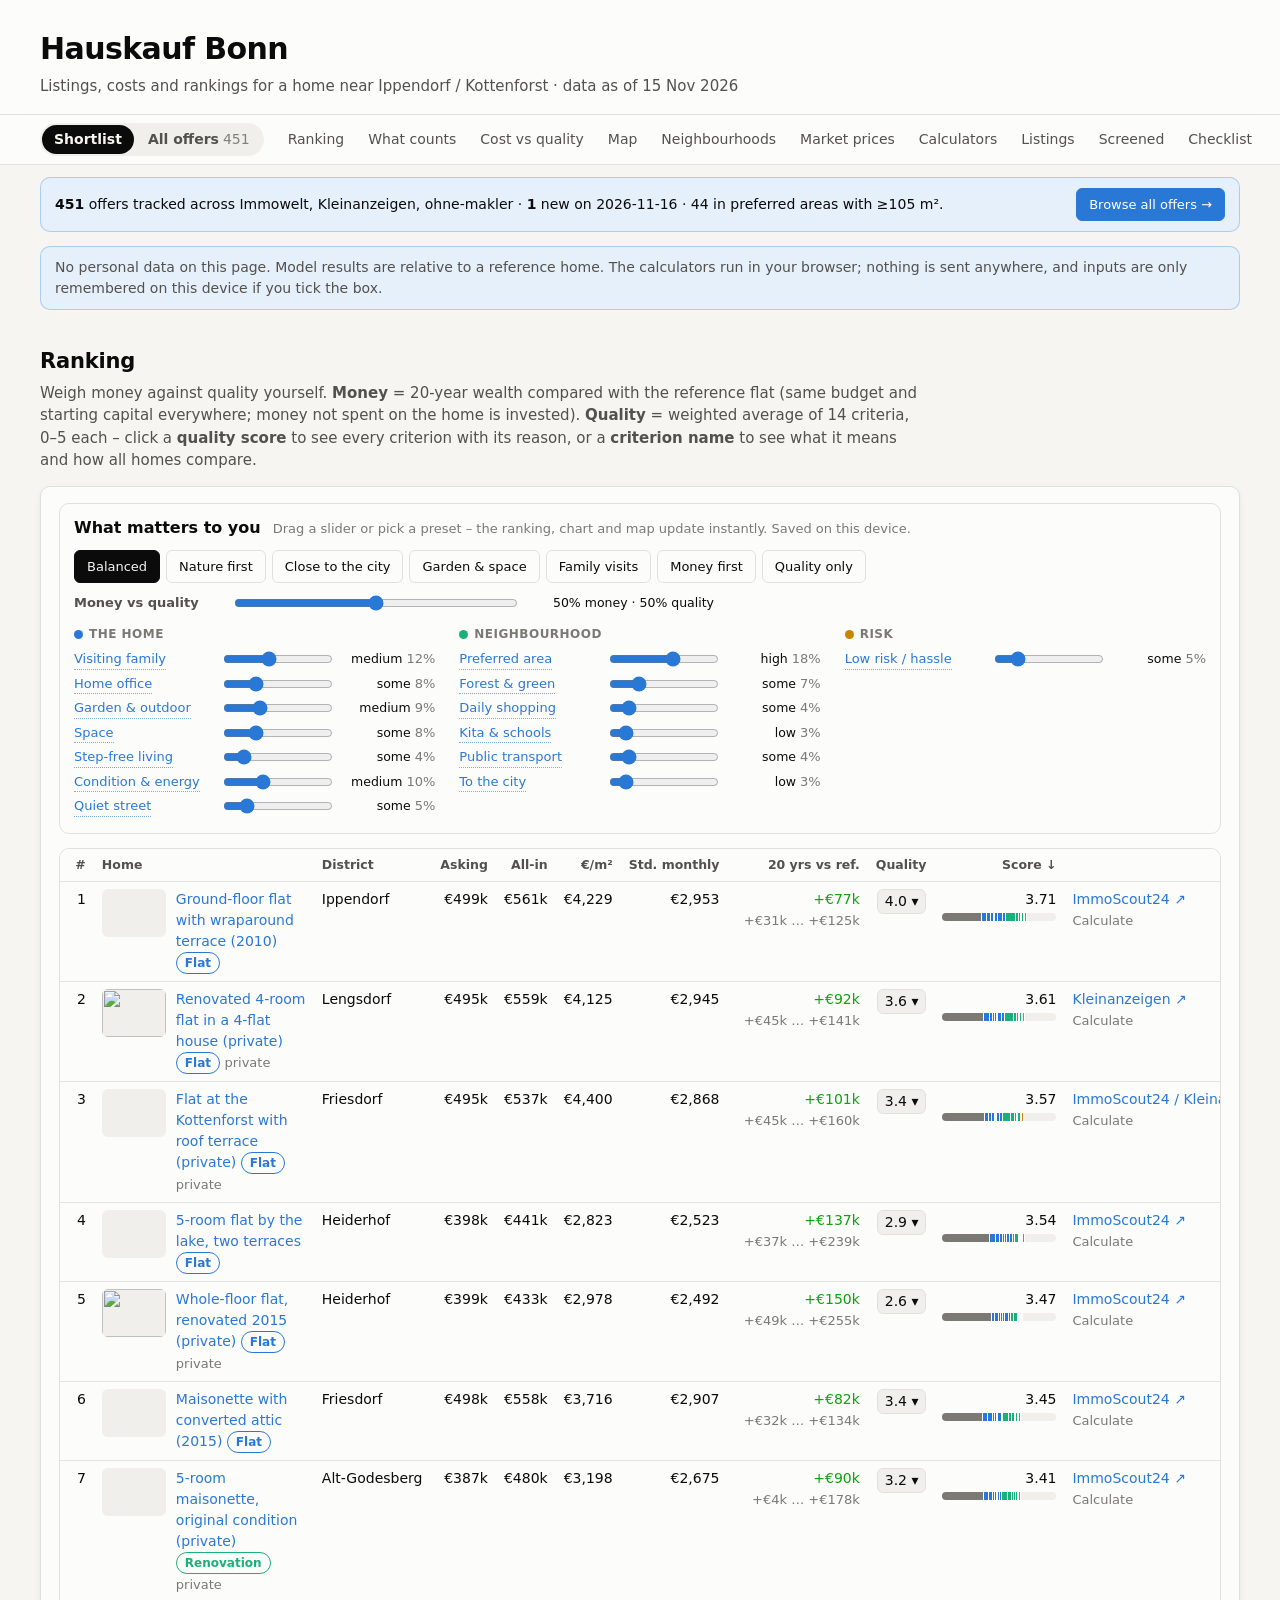
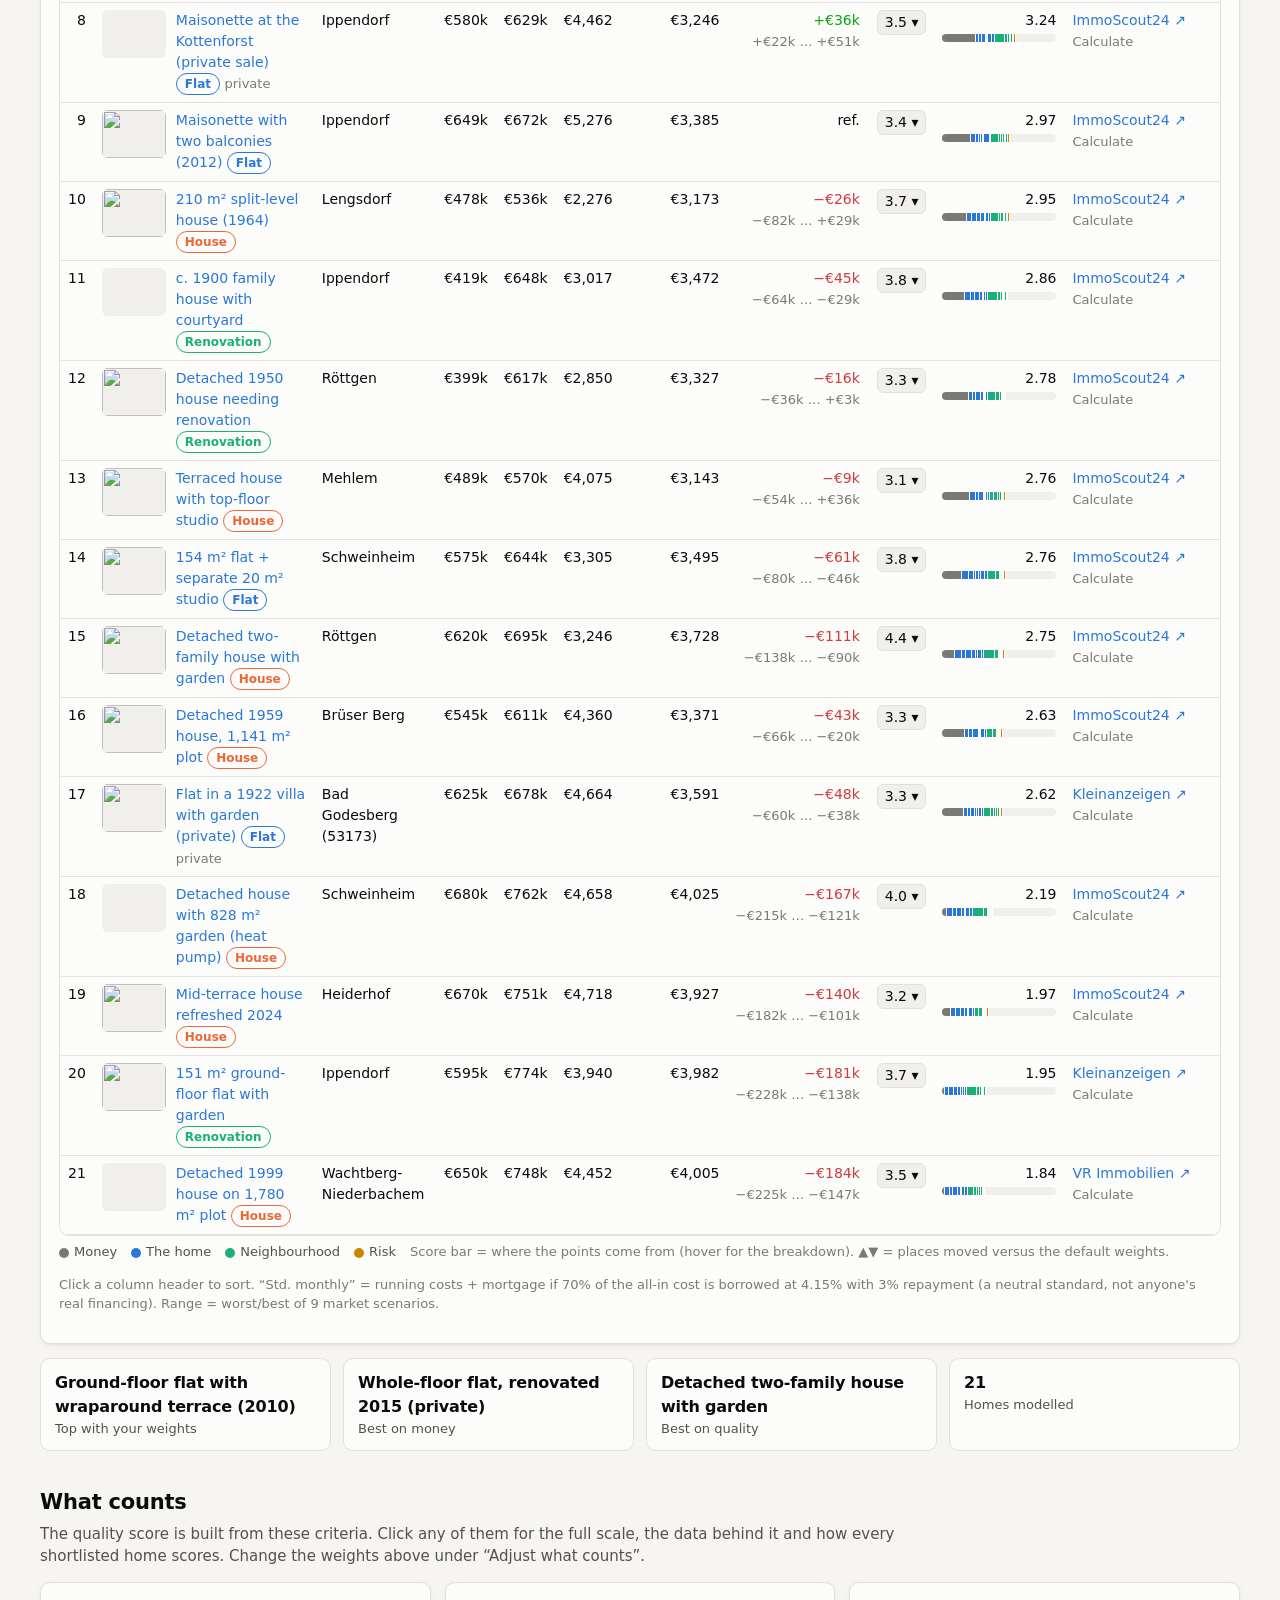
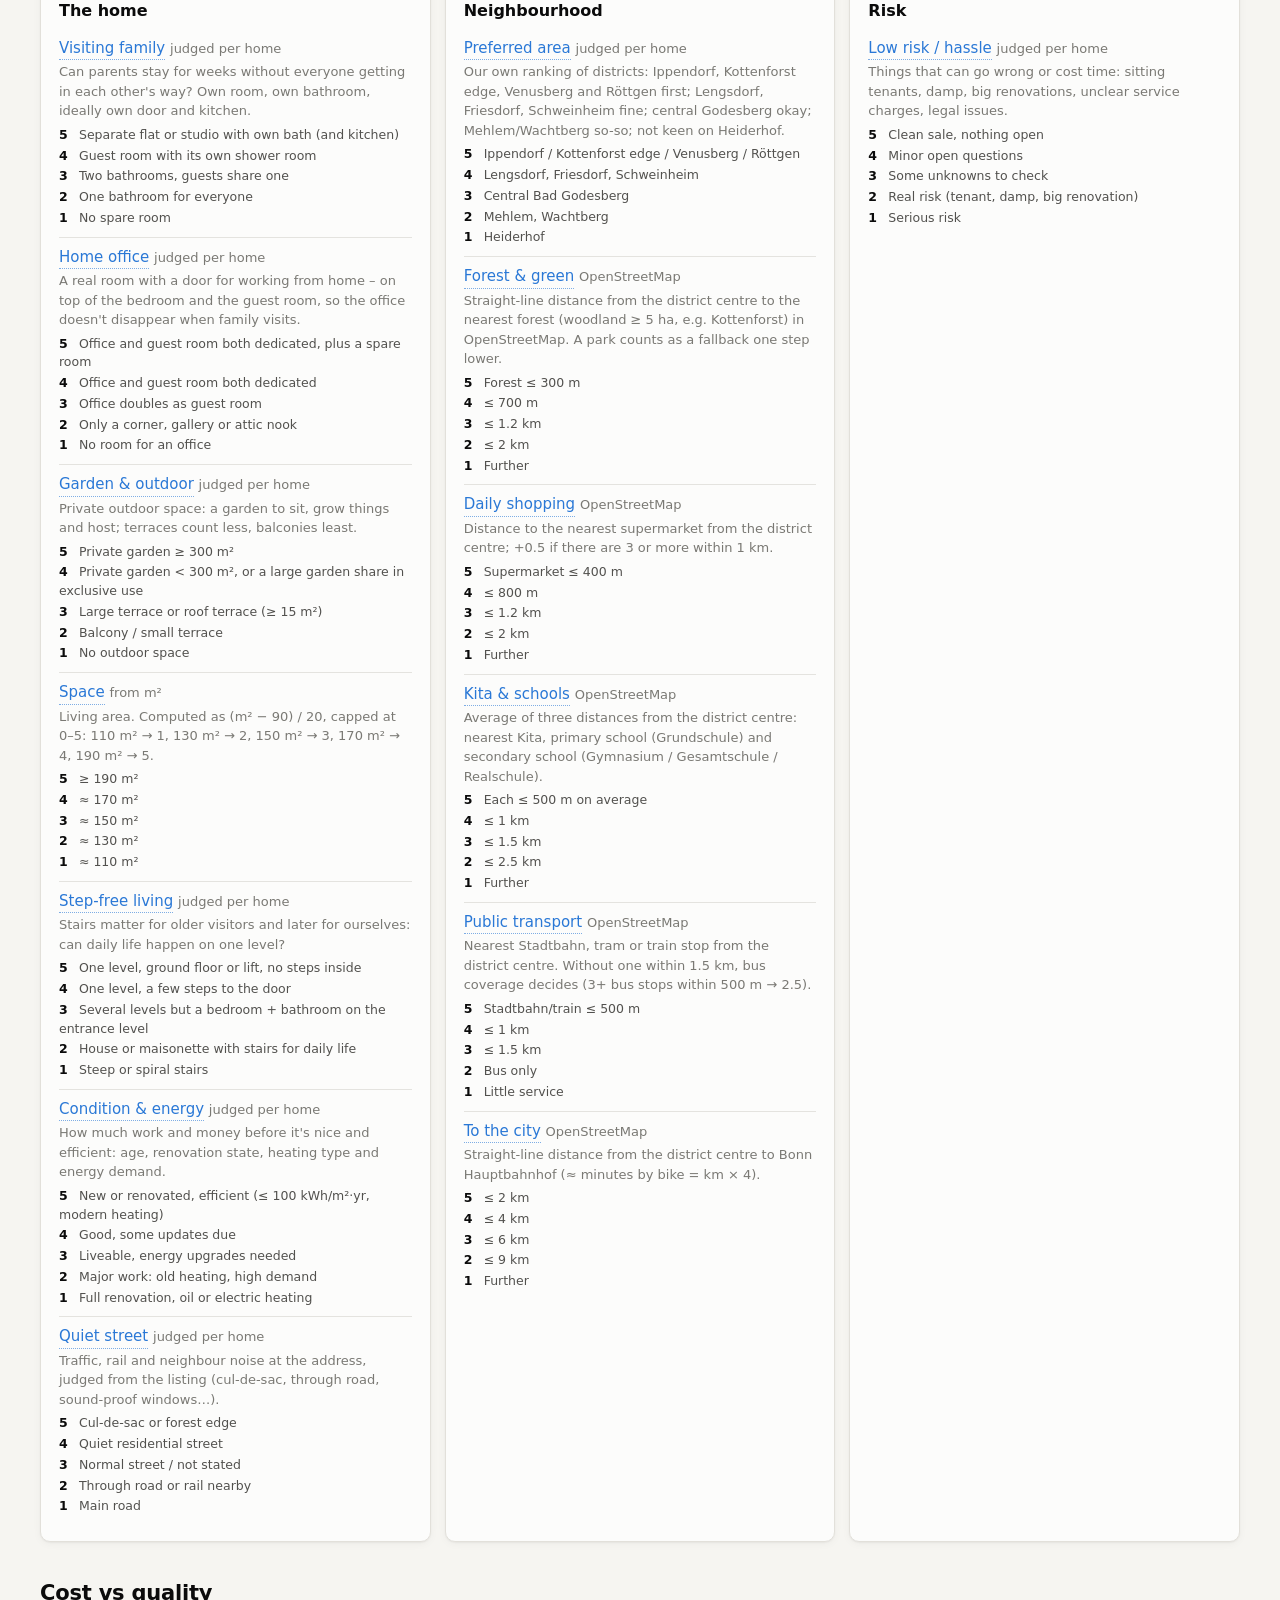
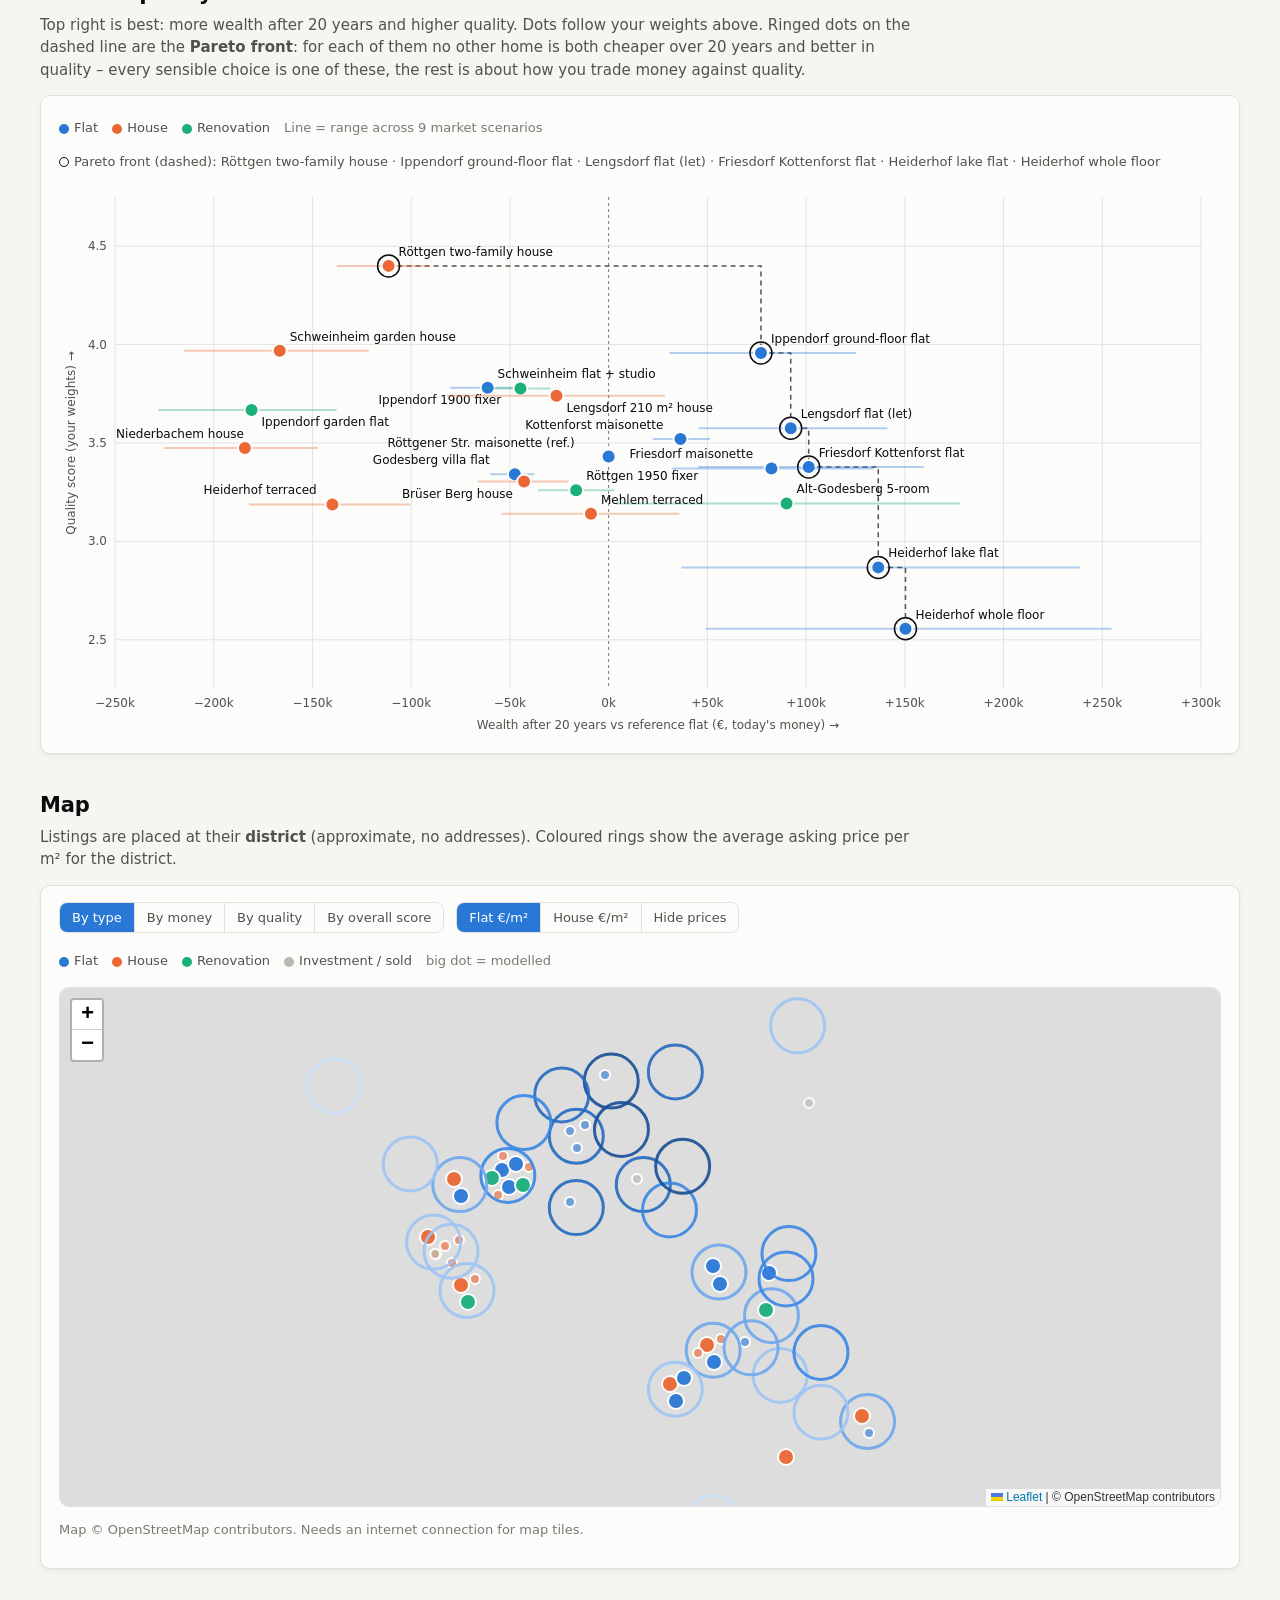
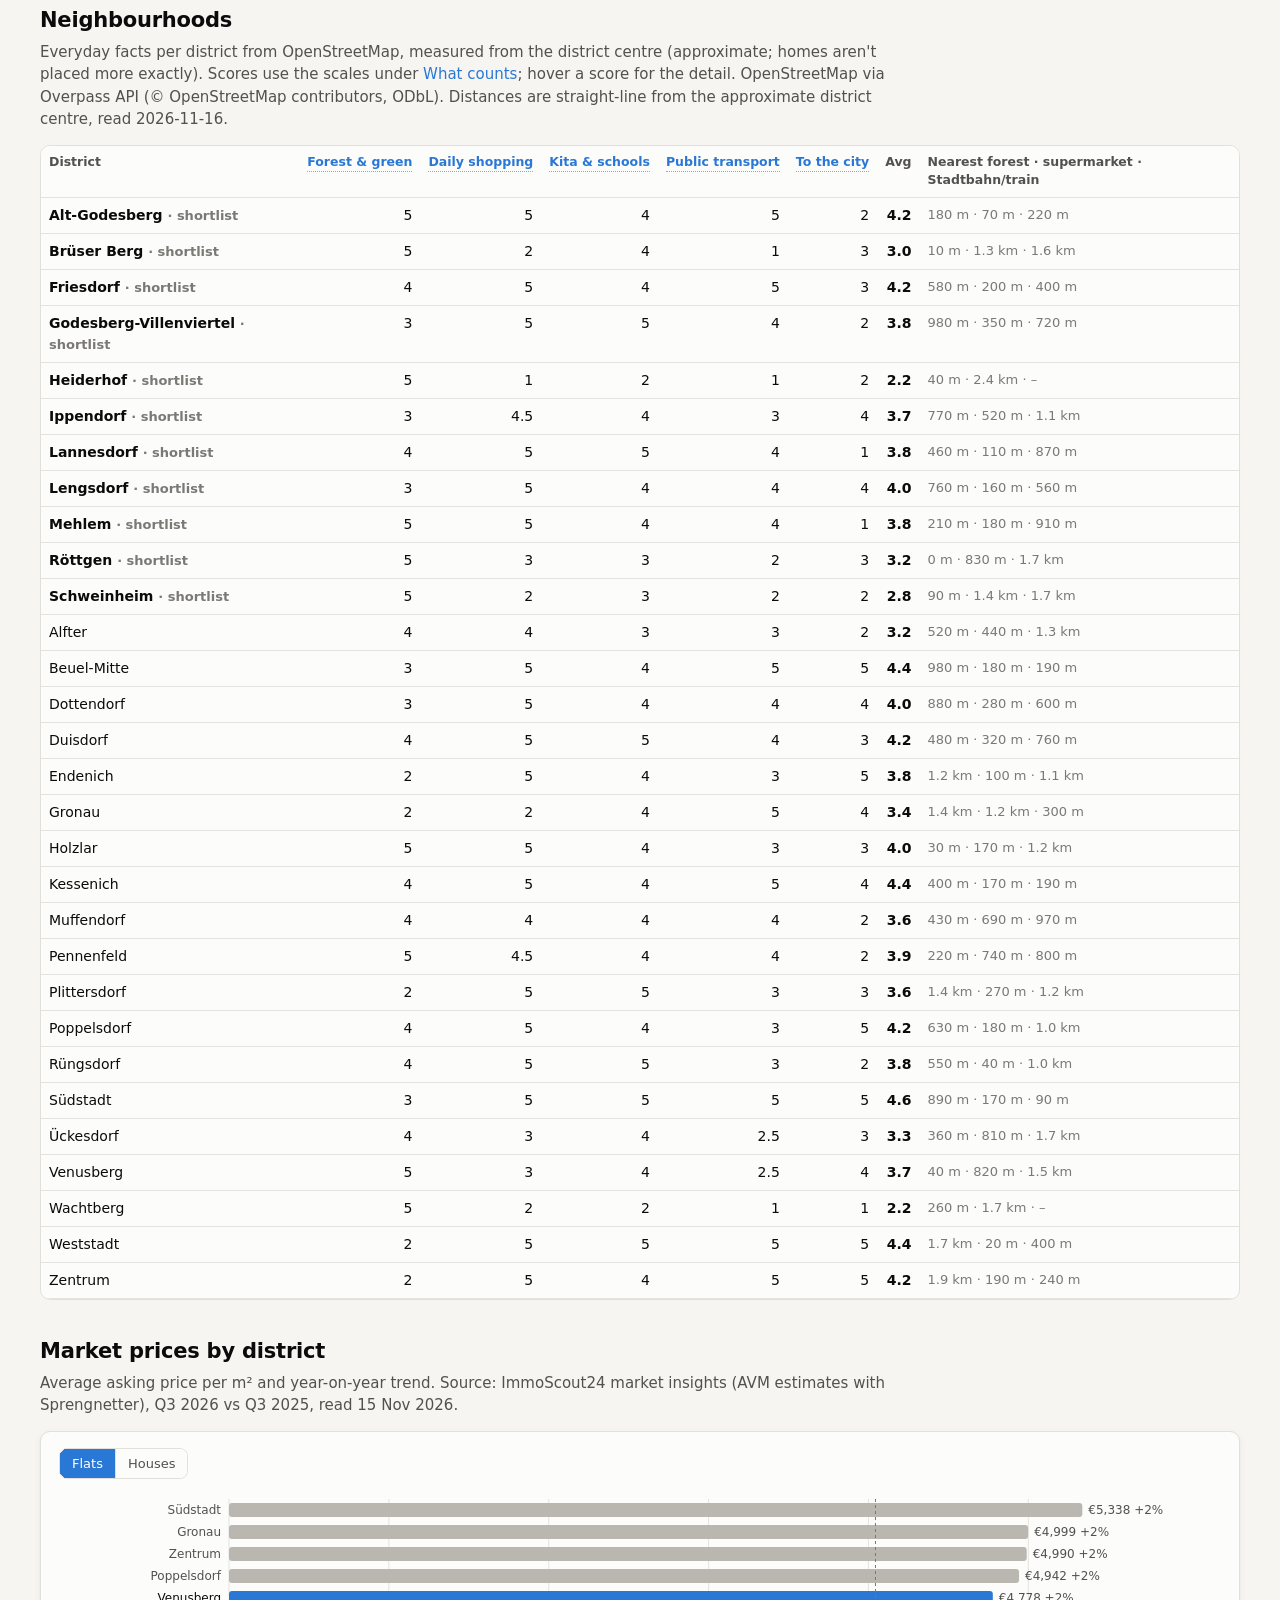
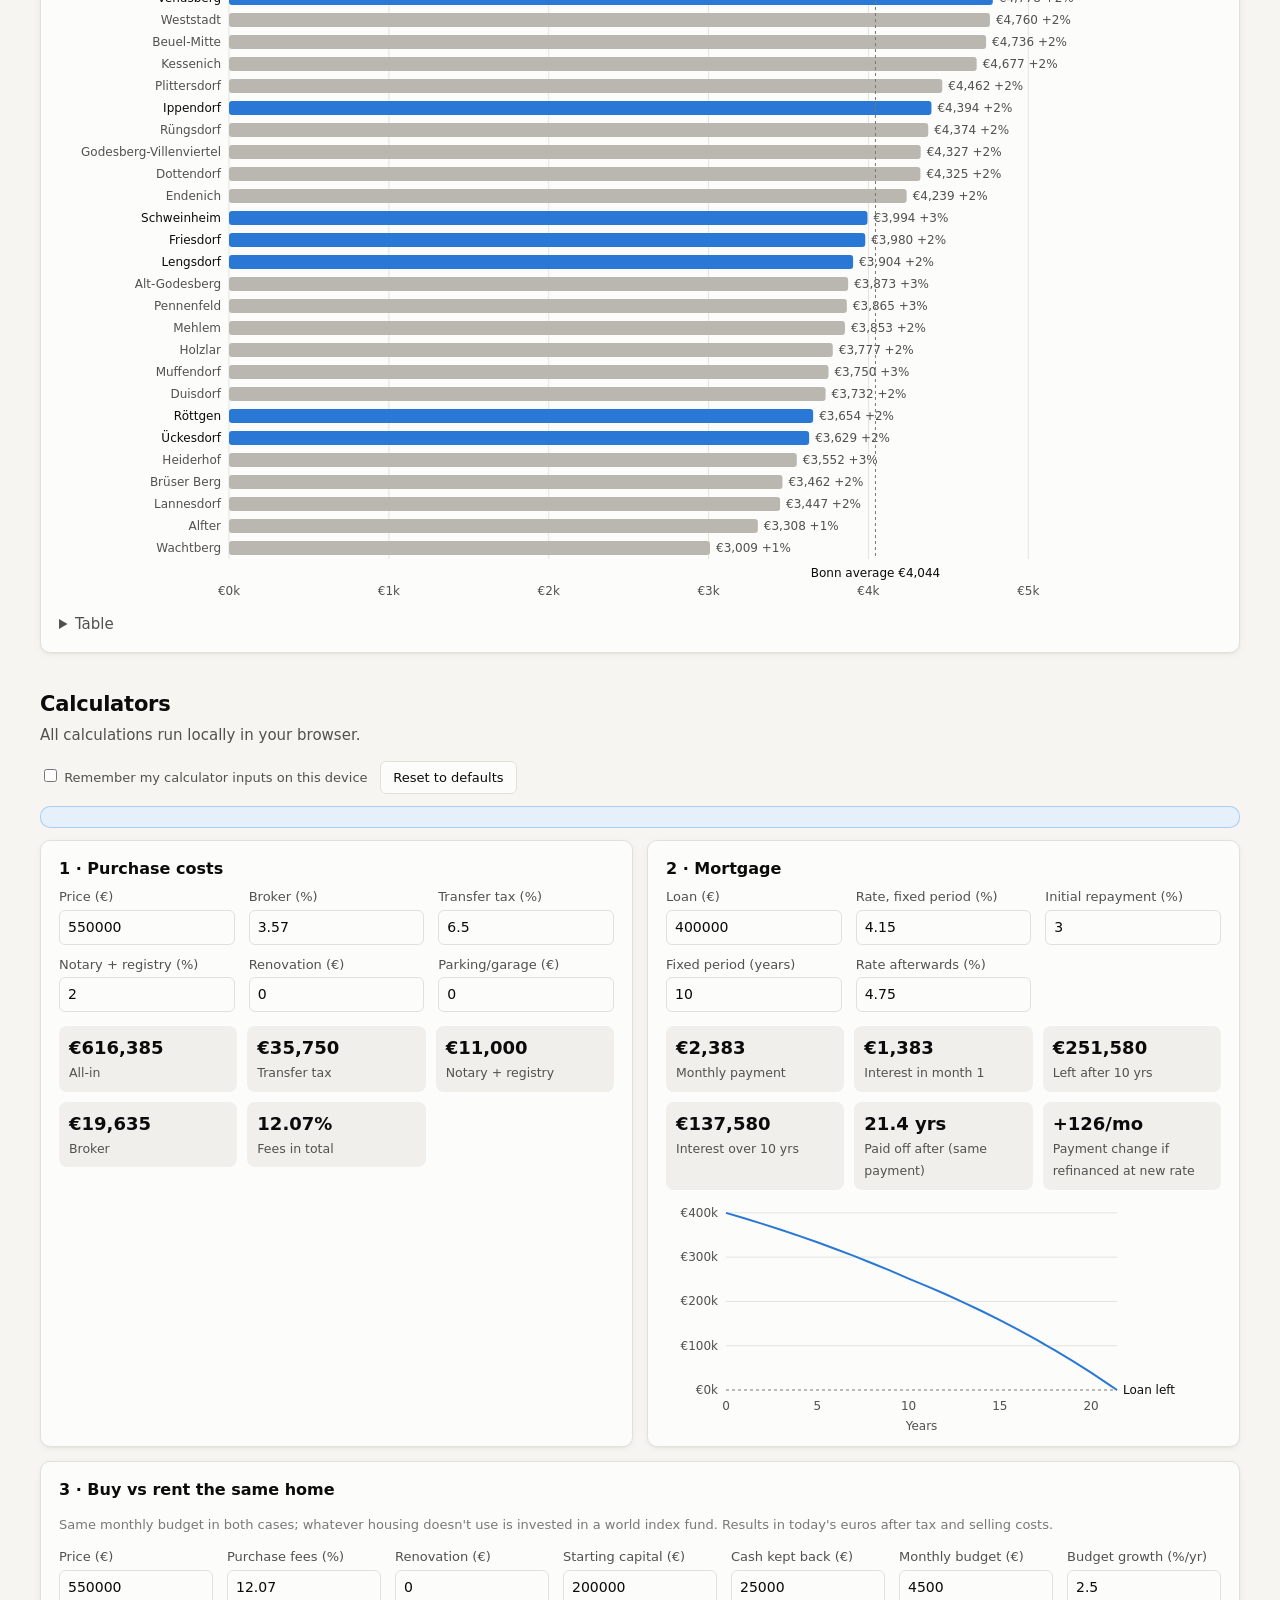
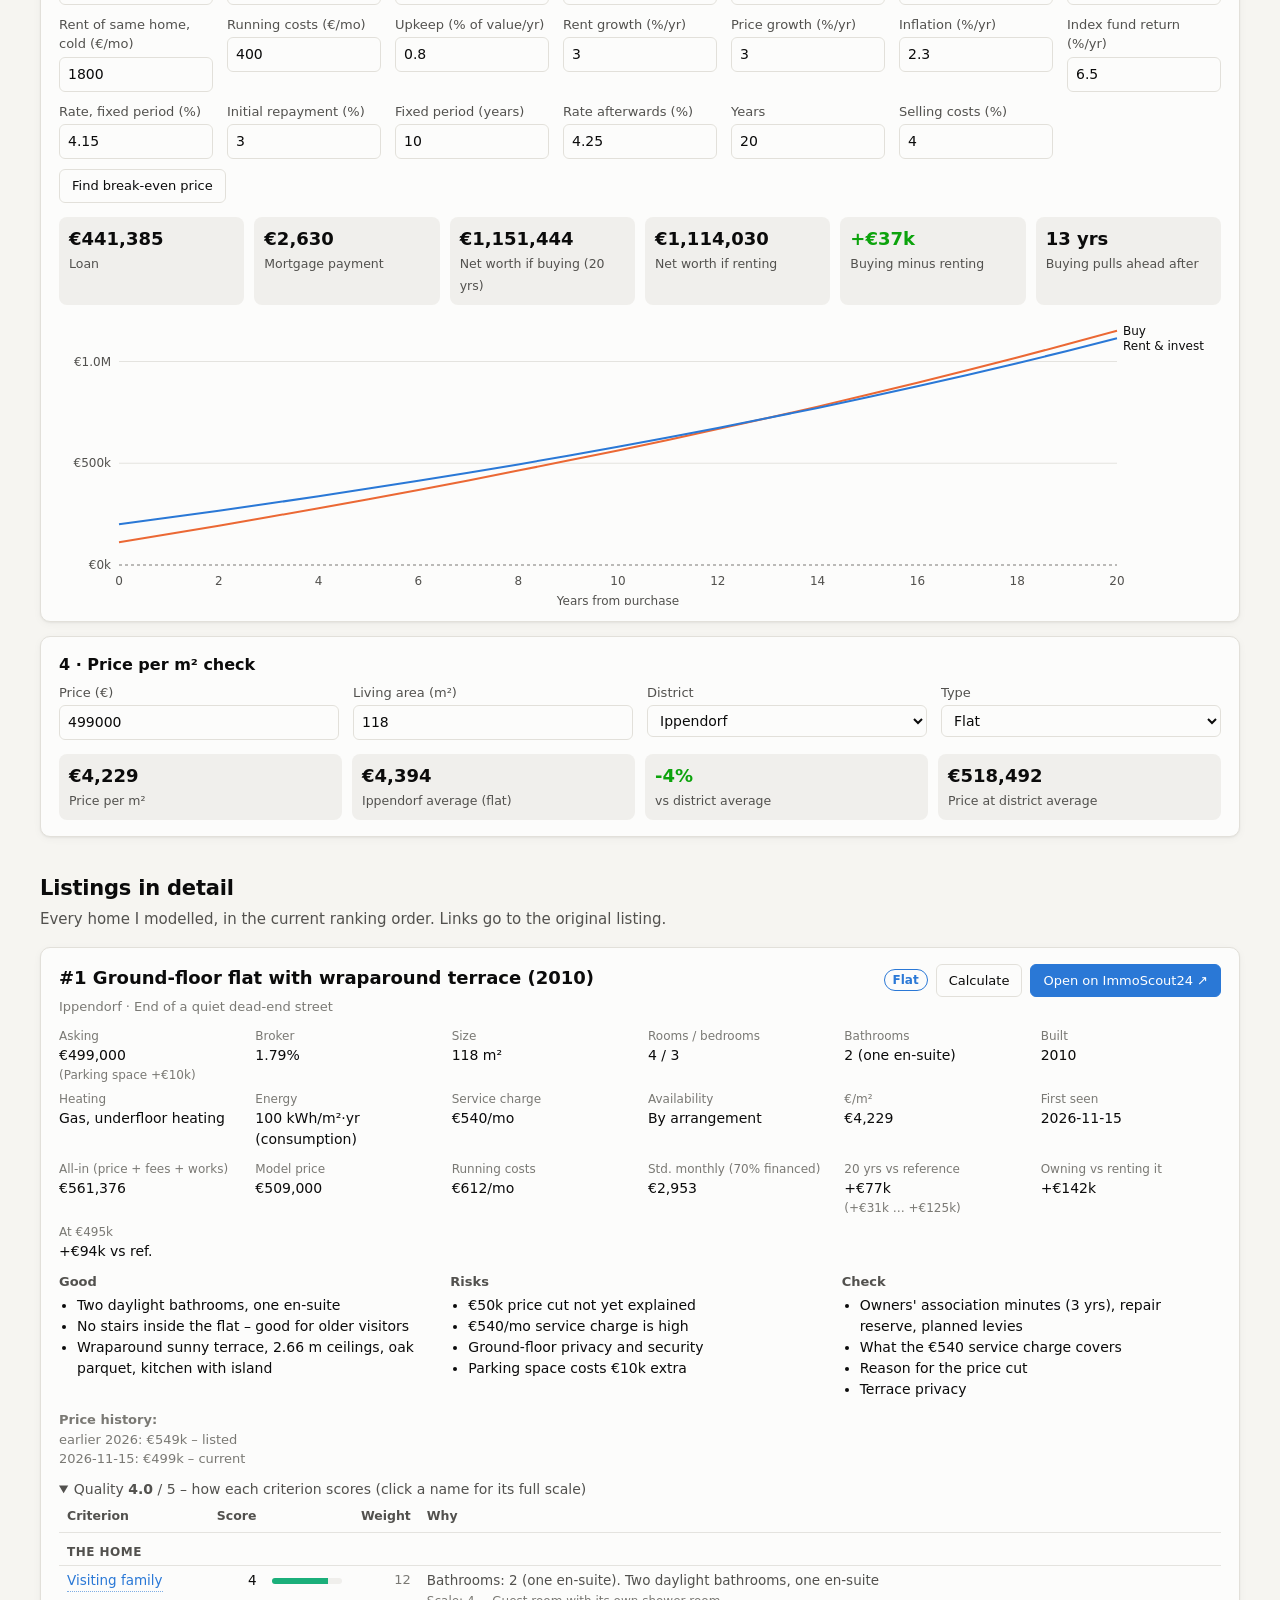
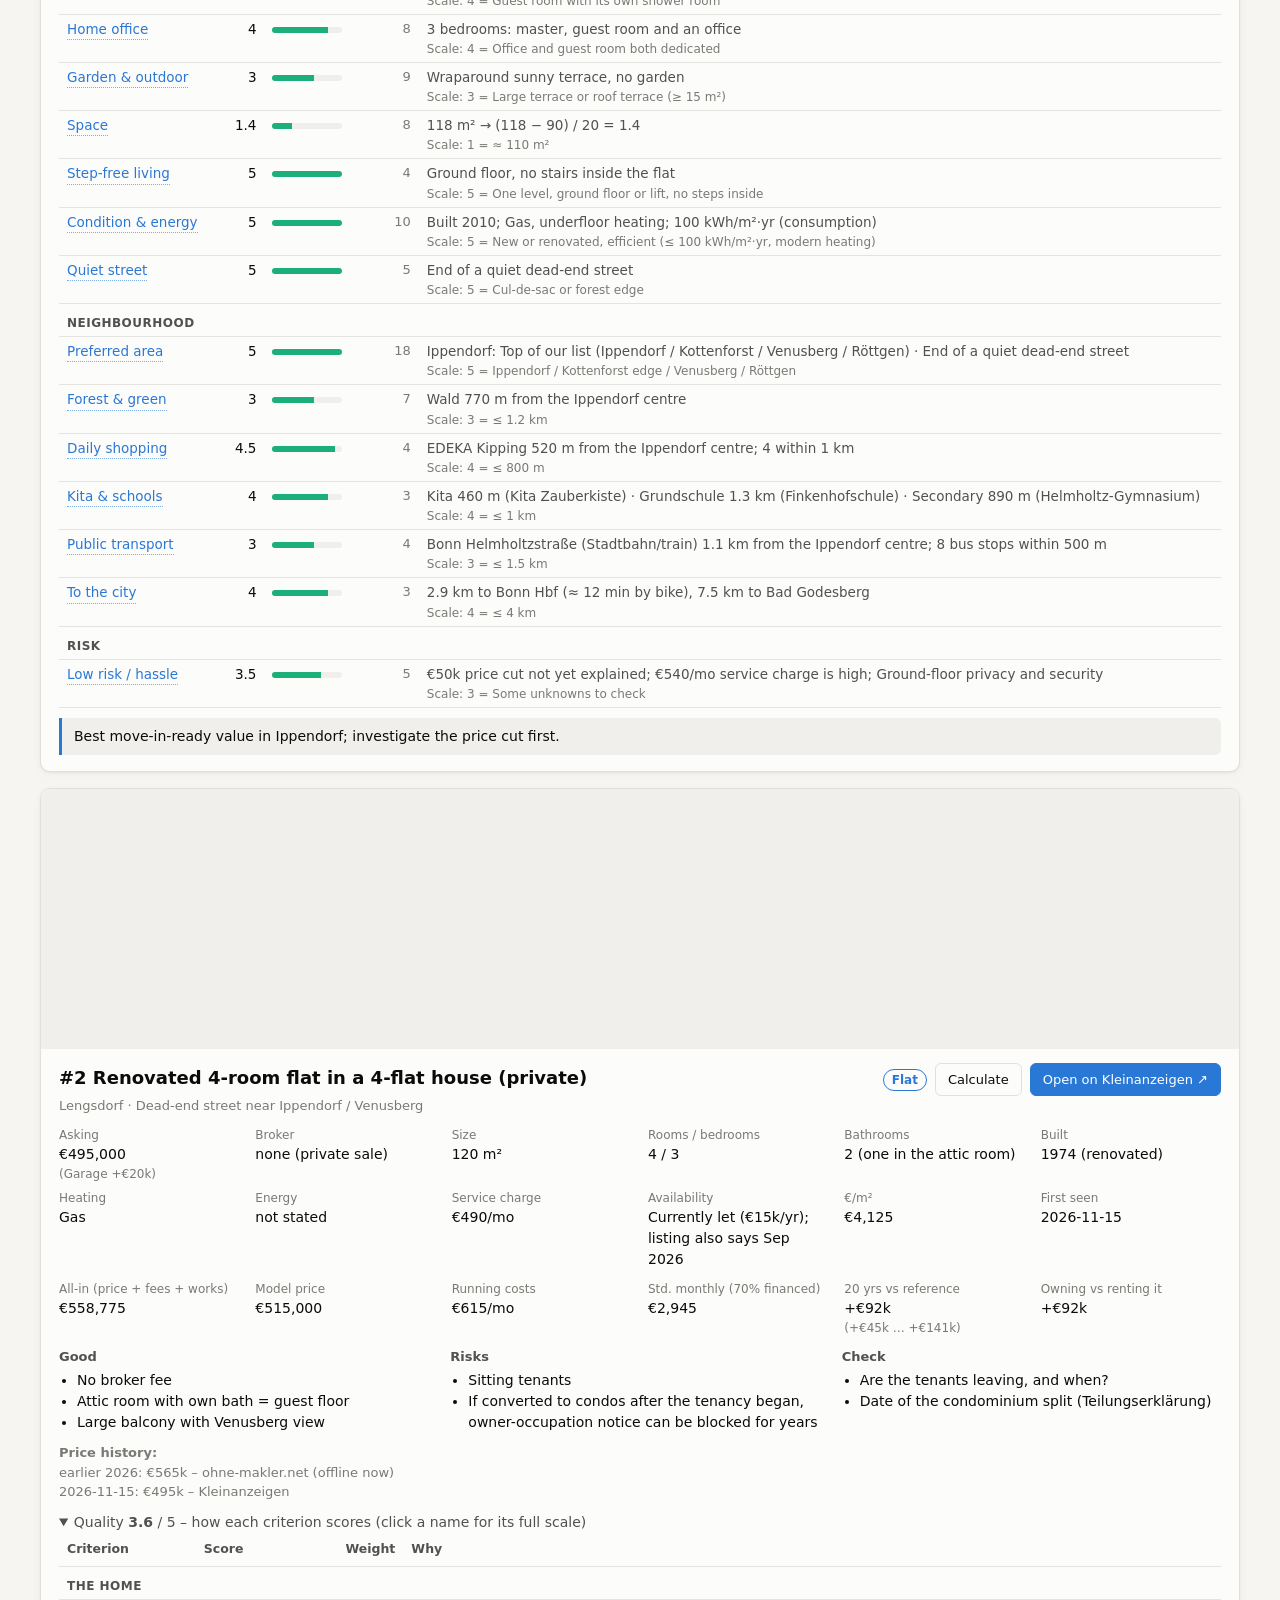
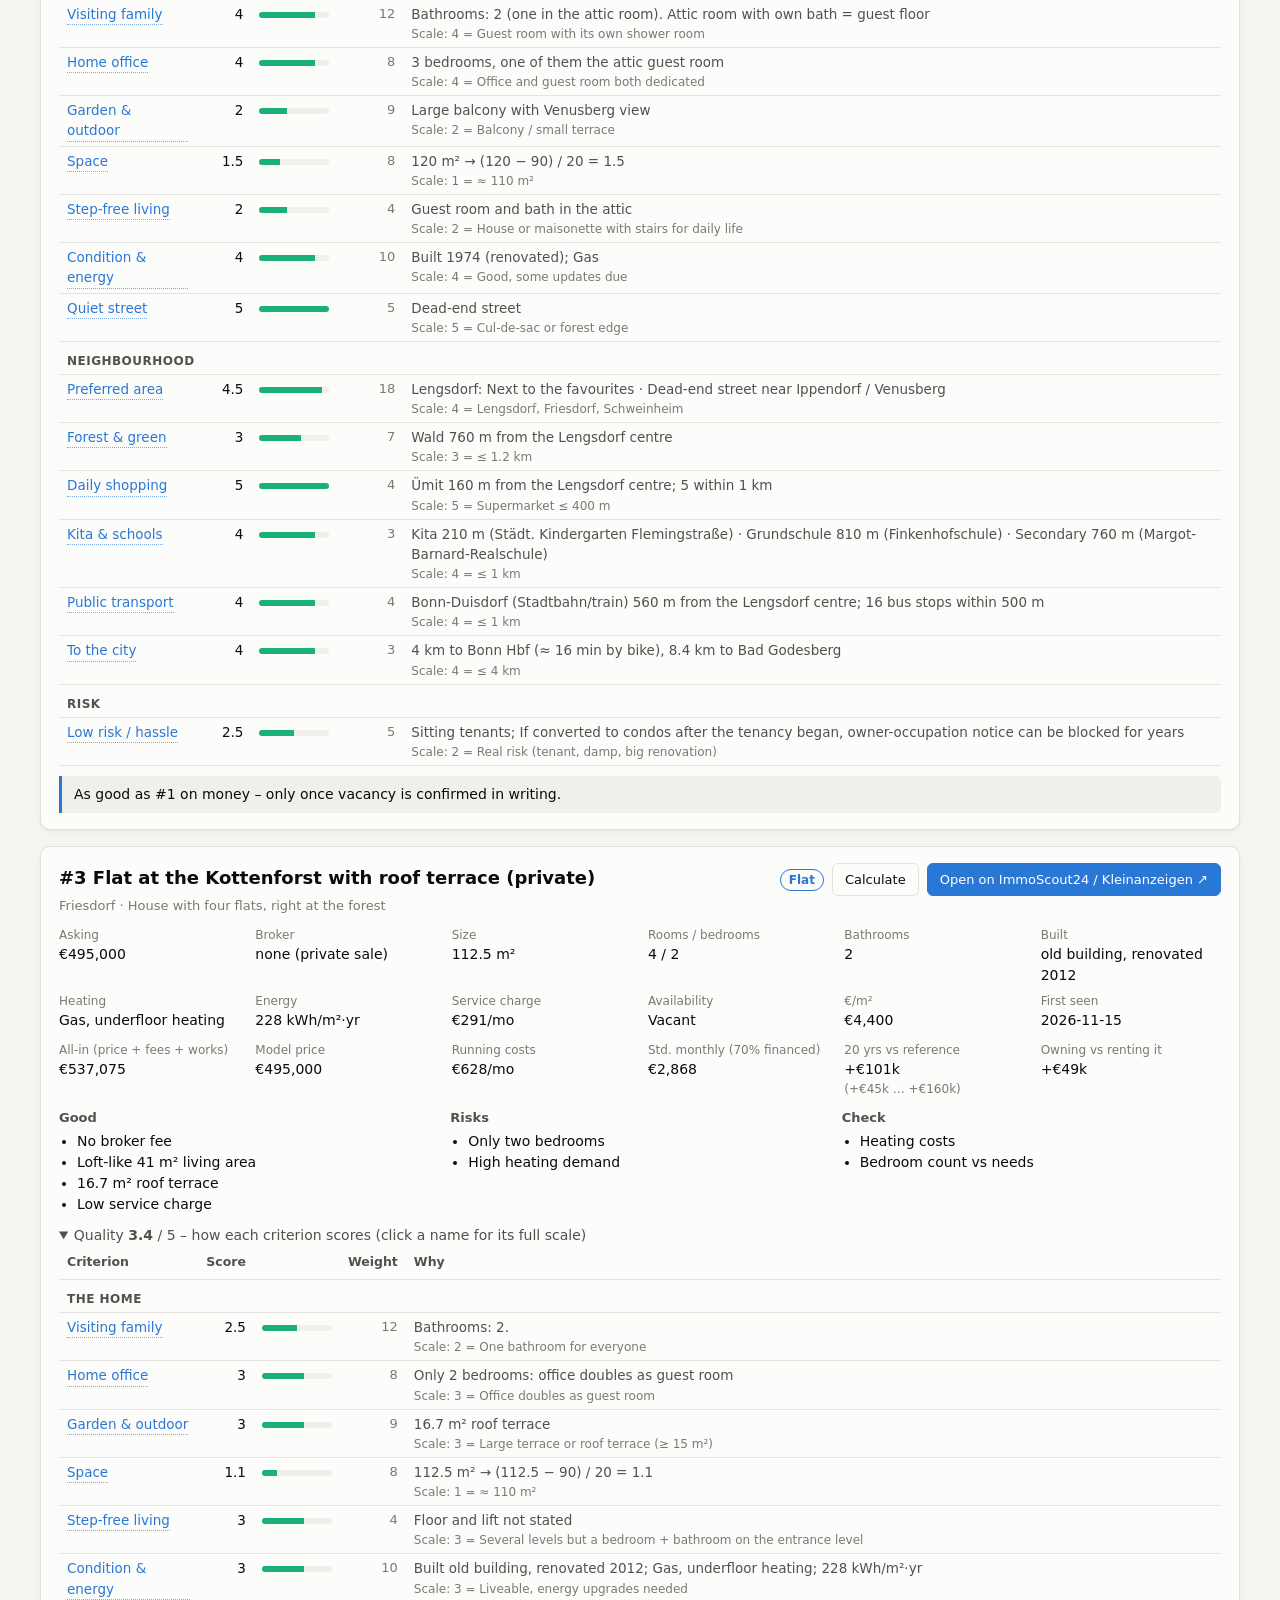
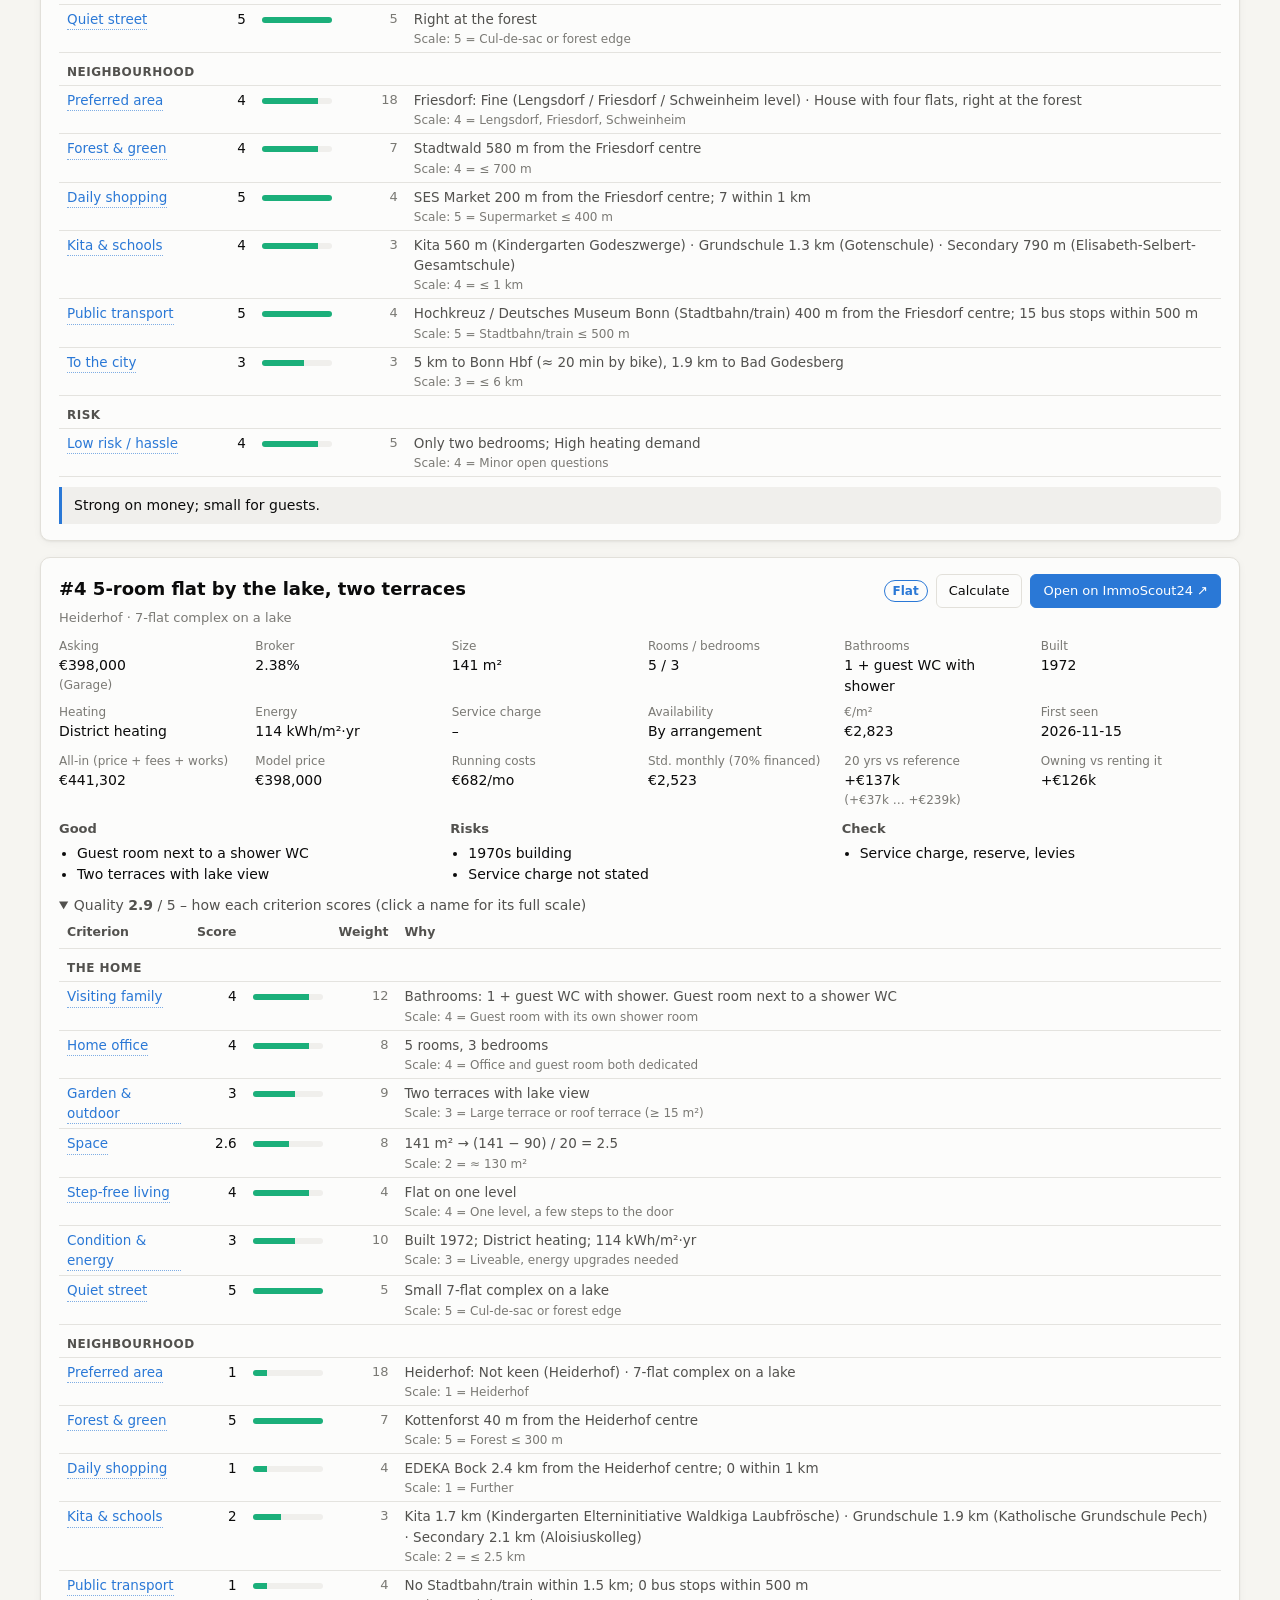
==== overview.html @ b4902713 "Refresh data 2026-11-16" ====
<!DOCTYPE html>
<html lang="en">
<head>
<meta charset="utf-8">
<meta name="viewport" content="width=device-width, initial-scale=1">
<meta name="robots" content="noindex, nofollow">
<title>Hauskauf Bonn – listings, costs, rankings</title>
<style>/* required styles */

.leaflet-pane,
.leaflet-tile,
.leaflet-marker-icon,
.leaflet-marker-shadow,
.leaflet-tile-container,
.leaflet-pane > svg,
.leaflet-pane > canvas,
.leaflet-zoom-box,
.leaflet-image-layer,
.leaflet-layer {
	position: absolute;
	left: 0;
	top: 0;
	}
.leaflet-container {
	overflow: hidden;
	}
.leaflet-tile,
.leaflet-marker-icon,
.leaflet-marker-shadow {
	-webkit-user-select: none;
	   -moz-user-select: none;
	        user-select: none;
	  -webkit-user-drag: none;
	}
/* Prevents IE11 from highlighting tiles in blue */
.leaflet-tile::selection {
	background: transparent;
}
/* Safari renders non-retina tile on retina better with this, but Chrome is worse */
.leaflet-safari .leaflet-tile {
	image-rendering: -webkit-optimize-contrast;
	}
/* hack that prevents hw layers "stretching" when loading new tiles */
.leaflet-safari .leaflet-tile-container {
	width: 1600px;
	height: 1600px;
	-webkit-transform-origin: 0 0;
	}
.leaflet-marker-icon,
.leaflet-marker-shadow {
	display: block;
	}
/* .leaflet-container svg: reset svg max-width decleration shipped in Joomla! (joomla.org) 3.x */
/* .leaflet-container img: map is broken in FF if you have max-width: 100% on tiles */
.leaflet-container .leaflet-overlay-pane svg {
	max-width: none !important;
	max-height: none !important;
	}
.leaflet-container .leaflet-marker-pane img,
.leaflet-container .leaflet-shadow-pane img,
.leaflet-container .leaflet-tile-pane img,
.leaflet-container img.leaflet-image-layer,
.leaflet-container .leaflet-tile {
	max-width: none !important;
	max-height: none !important;
	width: auto;
	padding: 0;
	}

.leaflet-container img.leaflet-tile {
	/* See: https://bugs.chromium.org/p/chromium/issues/detail?id=600120 */
	mix-blend-mode: plus-lighter;
}

.leaflet-container.leaflet-touch-zoom {
	-ms-touch-action: pan-x pan-y;
	touch-action: pan-x pan-y;
	}
.leaflet-container.leaflet-touch-drag {
	-ms-touch-action: pinch-zoom;
	/* Fallback for FF which doesn't support pinch-zoom */
	touch-action: none;
	touch-action: pinch-zoom;
}
.leaflet-container.leaflet-touch-drag.leaflet-touch-zoom {
	-ms-touch-action: none;
	touch-action: none;
}
.leaflet-container {
	-webkit-tap-highlight-color: transparent;
}
.leaflet-container a {
	-webkit-tap-highlight-color: rgba(51, 181, 229, 0.4);
}
.leaflet-tile {
	filter: inherit;
	visibility: hidden;
	}
.leaflet-tile-loaded {
	visibility: inherit;
	}
.leaflet-zoom-box {
	width: 0;
	height: 0;
	-moz-box-sizing: border-box;
	     box-sizing: border-box;
	z-index: 800;
	}
/* workaround for https://bugzilla.mozilla.org/show_bug.cgi?id=888319 */
.leaflet-overlay-pane svg {
	-moz-user-select: none;
	}

.leaflet-pane         { z-index: 400; }

.leaflet-tile-pane    { z-index: 200; }
.leaflet-overlay-pane { z-index: 400; }
.leaflet-shadow-pane  { z-index: 500; }
.leaflet-marker-pane  { z-index: 600; }
.leaflet-tooltip-pane   { z-index: 650; }
.leaflet-popup-pane   { z-index: 700; }

.leaflet-map-pane canvas { z-index: 100; }
.leaflet-map-pane svg    { z-index: 200; }

.leaflet-vml-shape {
	width: 1px;
	height: 1px;
	}
.lvml {
	behavior: url(#default#VML);
	display: inline-block;
	position: absolute;
	}


/* control positioning */

.leaflet-control {
	position: relative;
	z-index: 800;
	pointer-events: visiblePainted; /* IE 9-10 doesn't have auto */
	pointer-events: auto;
	}
.leaflet-top,
.leaflet-bottom {
	position: absolute;
	z-index: 1000;
	pointer-events: none;
	}
.leaflet-top {
	top: 0;
	}
.leaflet-right {
	right: 0;
	}
.leaflet-bottom {
	bottom: 0;
	}
.leaflet-left {
	left: 0;
	}
.leaflet-control {
	float: left;
	clear: both;
	}
.leaflet-right .leaflet-control {
	float: right;
	}
.leaflet-top .leaflet-control {
	margin-top: 10px;
	}
.leaflet-bottom .leaflet-control {
	margin-bottom: 10px;
	}
.leaflet-left .leaflet-control {
	margin-left: 10px;
	}
.leaflet-right .leaflet-control {
	margin-right: 10px;
	}


/* zoom and fade animations */

.leaflet-fade-anim .leaflet-popup {
	opacity: 0;
	-webkit-transition: opacity 0.2s linear;
	   -moz-transition: opacity 0.2s linear;
	        transition: opacity 0.2s linear;
	}
.leaflet-fade-anim .leaflet-map-pane .leaflet-popup {
	opacity: 1;
	}
.leaflet-zoom-animated {
	-webkit-transform-origin: 0 0;
	    -ms-transform-origin: 0 0;
	        transform-origin: 0 0;
	}
svg.leaflet-zoom-animated {
	will-change: transform;
}

.leaflet-zoom-anim .leaflet-zoom-animated {
	-webkit-transition: -webkit-transform 0.25s cubic-bezier(0,0,0.25,1);
	   -moz-transition:    -moz-transform 0.25s cubic-bezier(0,0,0.25,1);
	        transition:         transform 0.25s cubic-bezier(0,0,0.25,1);
	}
.leaflet-zoom-anim .leaflet-tile,
.leaflet-pan-anim .leaflet-tile {
	-webkit-transition: none;
	   -moz-transition: none;
	        transition: none;
	}

.leaflet-zoom-anim .leaflet-zoom-hide {
	visibility: hidden;
	}


/* cursors */

.leaflet-interactive {
	cursor: pointer;
	}
.leaflet-grab {
	cursor: -webkit-grab;
	cursor:    -moz-grab;
	cursor:         grab;
	}
.leaflet-crosshair,
.leaflet-crosshair .leaflet-interactive {
	cursor: crosshair;
	}
.leaflet-popup-pane,
.leaflet-control {
	cursor: auto;
	}
.leaflet-dragging .leaflet-grab,
.leaflet-dragging .leaflet-grab .leaflet-interactive,
.leaflet-dragging .leaflet-marker-draggable {
	cursor: move;
	cursor: -webkit-grabbing;
	cursor:    -moz-grabbing;
	cursor:         grabbing;
	}

/* marker & overlays interactivity */
.leaflet-marker-icon,
.leaflet-marker-shadow,
.leaflet-image-layer,
.leaflet-pane > svg path,
.leaflet-tile-container {
	pointer-events: none;
	}

.leaflet-marker-icon.leaflet-interactive,
.leaflet-image-layer.leaflet-interactive,
.leaflet-pane > svg path.leaflet-interactive,
svg.leaflet-image-layer.leaflet-interactive path {
	pointer-events: visiblePainted; /* IE 9-10 doesn't have auto */
	pointer-events: auto;
	}

/* visual tweaks */

.leaflet-container {
	background: #ddd;
	outline-offset: 1px;
	}
.leaflet-container a {
	color: #0078A8;
	}
.leaflet-zoom-box {
	border: 2px dotted #38f;
	background: rgba(255,255,255,0.5);
	}


/* general typography */
.leaflet-container {
	font-family: "Helvetica Neue", Arial, Helvetica, sans-serif;
	font-size: 12px;
	font-size: 0.75rem;
	line-height: 1.5;
	}


/* general toolbar styles */

.leaflet-bar {
	box-shadow: 0 1px 5px rgba(0,0,0,0.65);
	border-radius: 4px;
	}
.leaflet-bar a {
	background-color: #fff;
	border-bottom: 1px solid #ccc;
	width: 26px;
	height: 26px;
	line-height: 26px;
	display: block;
	text-align: center;
	text-decoration: none;
	color: black;
	}
.leaflet-bar a,
.leaflet-control-layers-toggle {
	background-position: 50% 50%;
	background-repeat: no-repeat;
	display: block;
	}
.leaflet-bar a:hover,
.leaflet-bar a:focus {
	background-color: #f4f4f4;
	}
.leaflet-bar a:first-child {
	border-top-left-radius: 4px;
	border-top-right-radius: 4px;
	}
.leaflet-bar a:last-child {
	border-bottom-left-radius: 4px;
	border-bottom-right-radius: 4px;
	border-bottom: none;
	}
.leaflet-bar a.leaflet-disabled {
	cursor: default;
	background-color: #f4f4f4;
	color: #bbb;
	}

.leaflet-touch .leaflet-bar a {
	width: 30px;
	height: 30px;
	line-height: 30px;
	}
.leaflet-touch .leaflet-bar a:first-child {
	border-top-left-radius: 2px;
	border-top-right-radius: 2px;
	}
.leaflet-touch .leaflet-bar a:last-child {
	border-bottom-left-radius: 2px;
	border-bottom-right-radius: 2px;
	}

/* zoom control */

.leaflet-control-zoom-in,
.leaflet-control-zoom-out {
	font: bold 18px 'Lucida Console', Monaco, monospace;
	text-indent: 1px;
	}

.leaflet-touch .leaflet-control-zoom-in, .leaflet-touch .leaflet-control-zoom-out  {
	font-size: 22px;
	}


/* layers control */

.leaflet-control-layers {
	box-shadow: 0 1px 5px rgba(0,0,0,0.4);
	background: #fff;
	border-radius: 5px;
	}
.leaflet-control-layers-toggle {
	background-image: url(images/layers.png);
	width: 36px;
	height: 36px;
	}
.leaflet-retina .leaflet-control-layers-toggle {
	background-image: url(images/layers-2x.png);
	background-size: 26px 26px;
	}
.leaflet-touch .leaflet-control-layers-toggle {
	width: 44px;
	height: 44px;
	}
.leaflet-control-layers .leaflet-control-layers-list,
.leaflet-control-layers-expanded .leaflet-control-layers-toggle {
	display: none;
	}
.leaflet-control-layers-expanded .leaflet-control-layers-list {
	display: block;
	position: relative;
	}
.leaflet-control-layers-expanded {
	padding: 6px 10px 6px 6px;
	color: #333;
	background: #fff;
	}
.leaflet-control-layers-scrollbar {
	overflow-y: scroll;
	overflow-x: hidden;
	padding-right: 5px;
	}
.leaflet-control-layers-selector {
	margin-top: 2px;
	position: relative;
	top: 1px;
	}
.leaflet-control-layers label {
	display: block;
	font-size: 13px;
	font-size: 1.08333em;
	}
.leaflet-control-layers-separator {
	height: 0;
	border-top: 1px solid #ddd;
	margin: 5px -10px 5px -6px;
	}

/* Default icon URLs */
.leaflet-default-icon-path { /* used only in path-guessing heuristic, see L.Icon.Default */
	background-image: url(images/marker-icon.png);
	}


/* attribution and scale controls */

.leaflet-container .leaflet-control-attribution {
	background: #fff;
	background: rgba(255, 255, 255, 0.8);
	margin: 0;
	}
.leaflet-control-attribution,
.leaflet-control-scale-line {
	padding: 0 5px;
	color: #333;
	line-height: 1.4;
	}
.leaflet-control-attribution a {
	text-decoration: none;
	}
.leaflet-control-attribution a:hover,
.leaflet-control-attribution a:focus {
	text-decoration: underline;
	}
.leaflet-attribution-flag {
	display: inline !important;
	vertical-align: baseline !important;
	width: 1em;
	height: 0.6669em;
	}
.leaflet-left .leaflet-control-scale {
	margin-left: 5px;
	}
.leaflet-bottom .leaflet-control-scale {
	margin-bottom: 5px;
	}
.leaflet-control-scale-line {
	border: 2px solid #777;
	border-top: none;
	line-height: 1.1;
	padding: 2px 5px 1px;
	white-space: nowrap;
	-moz-box-sizing: border-box;
	     box-sizing: border-box;
	background: rgba(255, 255, 255, 0.8);
	text-shadow: 1px 1px #fff;
	}
.leaflet-control-scale-line:not(:first-child) {
	border-top: 2px solid #777;
	border-bottom: none;
	margin-top: -2px;
	}
.leaflet-control-scale-line:not(:first-child):not(:last-child) {
	border-bottom: 2px solid #777;
	}

.leaflet-touch .leaflet-control-attribution,
.leaflet-touch .leaflet-control-layers,
.leaflet-touch .leaflet-bar {
	box-shadow: none;
	}
.leaflet-touch .leaflet-control-layers,
.leaflet-touch .leaflet-bar {
	border: 2px solid rgba(0,0,0,0.2);
	background-clip: padding-box;
	}


/* popup */

.leaflet-popup {
	position: absolute;
	text-align: center;
	margin-bottom: 20px;
	}
.leaflet-popup-content-wrapper {
	padding: 1px;
	text-align: left;
	border-radius: 12px;
	}
.leaflet-popup-content {
	margin: 13px 24px 13px 20px;
	line-height: 1.3;
	font-size: 13px;
	font-size: 1.08333em;
	min-height: 1px;
	}
.leaflet-popup-content p {
	margin: 17px 0;
	margin: 1.3em 0;
	}
.leaflet-popup-tip-container {
	width: 40px;
	height: 20px;
	position: absolute;
	left: 50%;
	margin-top: -1px;
	margin-left: -20px;
	overflow: hidden;
	pointer-events: none;
	}
.leaflet-popup-tip {
	width: 17px;
	height: 17px;
	padding: 1px;

	margin: -10px auto 0;
	pointer-events: auto;

	-webkit-transform: rotate(45deg);
	   -moz-transform: rotate(45deg);
	    -ms-transform: rotate(45deg);
	        transform: rotate(45deg);
	}
.leaflet-popup-content-wrapper,
.leaflet-popup-tip {
	background: white;
	color: #333;
	box-shadow: 0 3px 14px rgba(0,0,0,0.4);
	}
.leaflet-container a.leaflet-popup-close-button {
	position: absolute;
	top: 0;
	right: 0;
	border: none;
	text-align: center;
	width: 24px;
	height: 24px;
	font: 16px/24px Tahoma, Verdana, sans-serif;
	color: #757575;
	text-decoration: none;
	background: transparent;
	}
.leaflet-container a.leaflet-popup-close-button:hover,
.leaflet-container a.leaflet-popup-close-button:focus {
	color: #585858;
	}
.leaflet-popup-scrolled {
	overflow: auto;
	}

.leaflet-oldie .leaflet-popup-content-wrapper {
	-ms-zoom: 1;
	}
.leaflet-oldie .leaflet-popup-tip {
	width: 24px;
	margin: 0 auto;

	-ms-filter: "progid:DXImageTransform.Microsoft.Matrix(M11=0.70710678, M12=0.70710678, M21=-0.70710678, M22=0.70710678)";
	filter: progid:DXImageTransform.Microsoft.Matrix(M11=0.70710678, M12=0.70710678, M21=-0.70710678, M22=0.70710678);
	}

.leaflet-oldie .leaflet-control-zoom,
.leaflet-oldie .leaflet-control-layers,
.leaflet-oldie .leaflet-popup-content-wrapper,
.leaflet-oldie .leaflet-popup-tip {
	border: 1px solid #999;
	}


/* div icon */

.leaflet-div-icon {
	background: #fff;
	border: 1px solid #666;
	}


/* Tooltip */
/* Base styles for the element that has a tooltip */
.leaflet-tooltip {
	position: absolute;
	padding: 6px;
	background-color: #fff;
	border: 1px solid #fff;
	border-radius: 3px;
	color: #222;
	white-space: nowrap;
	-webkit-user-select: none;
	-moz-user-select: none;
	-ms-user-select: none;
	user-select: none;
	pointer-events: none;
	box-shadow: 0 1px 3px rgba(0,0,0,0.4);
	}
.leaflet-tooltip.leaflet-interactive {
	cursor: pointer;
	pointer-events: auto;
	}
.leaflet-tooltip-top:before,
.leaflet-tooltip-bottom:before,
.leaflet-tooltip-left:before,
.leaflet-tooltip-right:before {
	position: absolute;
	pointer-events: none;
	border: 6px solid transparent;
	background: transparent;
	content: "";
	}

/* Directions */

.leaflet-tooltip-bottom {
	margin-top: 6px;
}
.leaflet-tooltip-top {
	margin-top: -6px;
}
.leaflet-tooltip-bottom:before,
.leaflet-tooltip-top:before {
	left: 50%;
	margin-left: -6px;
	}
.leaflet-tooltip-top:before {
	bottom: 0;
	margin-bottom: -12px;
	border-top-color: #fff;
	}
.leaflet-tooltip-bottom:before {
	top: 0;
	margin-top: -12px;
	margin-left: -6px;
	border-bottom-color: #fff;
	}
.leaflet-tooltip-left {
	margin-left: -6px;
}
.leaflet-tooltip-right {
	margin-left: 6px;
}
.leaflet-tooltip-left:before,
.leaflet-tooltip-right:before {
	top: 50%;
	margin-top: -6px;
	}
.leaflet-tooltip-left:before {
	right: 0;
	margin-right: -12px;
	border-left-color: #fff;
	}
.leaflet-tooltip-right:before {
	left: 0;
	margin-left: -12px;
	border-right-color: #fff;
	}

/* Printing */

@media print {
	/* Prevent printers from removing background-images of controls. */
	.leaflet-control {
		-webkit-print-color-adjust: exact;
		print-color-adjust: exact;
		}
	}
</style>
<style>/* Hauskauf Bonn – one stylesheet for overview.html and offers.html.
   Sections: tokens · base · layout · components · criteria & weights · shortlist page · offers page · responsive · print */

/* ---------- tokens ---------- */
:root {
  color-scheme: light;
  --bg: #f6f5f1; --surface: #fcfcfb; --surface-2: #f0efec; --border: #e2e0da;
  --text: #0b0b0b; --text-2: #52514e; --text-3: #7a7974; --grid: #e4e3df;
  --accent: #2a78d6; --accent-soft: #e6f0fb;
  --flat: #2a78d6; --house: #eb6834; --renovation: #1baf7a; --muted: #b9b7b0;
  --good: #0ca30c; --bad: #d03b3b; --warn: #c98500;
  --radius: 10px; --radius-s: 6px;
  --shadow: 0 1px 2px rgb(0 0 0 / .05), 0 2px 8px rgb(0 0 0 / .04);
  --shadow-lg: 0 20px 60px rgb(0 0 0 / .35);
  --font: system-ui, -apple-system, "Segoe UI", Inter, Roboto, sans-serif;
}
@media (prefers-color-scheme: dark) {
  :root {
    color-scheme: dark;
    --bg: #121211; --surface: #1a1a19; --surface-2: #232321; --border: #33332f;
    --text: #f0efec; --text-2: #c3c2b7; --text-3: #8f8e86; --grid: #2e2e2b;
    --accent: #3987e5; --accent-soft: #1d2a3a;
    --flat: #3987e5; --house: #d95926; --renovation: #199e70; --muted: #5a5954;
    --bad: #e66767; --warn: #e0a020;
    --shadow: none;
  }
}

/* ---------- base ---------- */
*, *::before, *::after { box-sizing: border-box; }
html { scroll-behavior: smooth; scroll-padding-top: 64px; -webkit-text-size-adjust: 100%; }
body { margin: 0; background: var(--bg); color: var(--text); font: 15px/1.5 var(--font); }
a { color: var(--accent); text-decoration: none; }
a:hover { text-decoration: underline; }
img { max-width: 100%; }
h1 { font-size: clamp(24px, 3vw, 30px); margin: 0 0 4px; letter-spacing: -.02em; }
h2 { font-size: 21px; margin: 0 0 4px; letter-spacing: -.01em; }
h3 { font-size: 16px; margin: 18px 0 6px; }
h4 { font-size: 14px; margin: 14px 0 6px; }
:focus-visible { outline: 2px solid var(--accent); outline-offset: 2px; border-radius: 4px; }
input[type=range] { width: 100%; accent-color: var(--accent); }
input[type=checkbox] { accent-color: var(--accent); }
details > summary { cursor: pointer; color: var(--text-2); }
.note { font-size: 13px; color: var(--text-3); }
.lead { color: var(--text-2); margin: 0 0 14px; max-width: 880px; }
.pos { color: var(--good); } .neg { color: var(--bad); }

/* ---------- layout ---------- */
.wrap { max-width: 1240px; margin: 0 auto; }
header.top { background: var(--surface); border-bottom: 1px solid var(--border); }
header.top .wrap { padding: 26px 20px 16px; }
.sub { color: var(--text-2); margin: 0; }
main .wrap { padding: 0 20px 80px; }
section { margin-top: 36px; }
footer { color: var(--text-3); font-size: 13px; margin-top: 48px; }
.grid { display: grid; gap: 14px; }
.g2 { grid-template-columns: repeat(auto-fit, minmax(min(320px, 100%), 1fr)); }
.g3 { grid-template-columns: repeat(auto-fit, minmax(min(260px, 100%), 1fr)); }
.stack-gap > * + * { margin-top: 14px; }

/* sticky bar: page tabs + section links */
nav.sticky { position: sticky; top: 0; z-index: 1000; background: color-mix(in srgb, var(--surface) 92%, transparent); backdrop-filter: blur(8px); border-bottom: 1px solid var(--border); }
nav.sticky .wrap { display: flex; align-items: center; gap: 4px; overflow-x: auto; padding: 8px 20px; scrollbar-width: none; }
nav.sticky a { color: var(--text-2); padding: 6px 10px; border-radius: var(--radius-s); white-space: nowrap; font-size: 14px; }
nav.sticky a:hover { background: var(--surface-2); color: var(--text); text-decoration: none; }
nav.sticky a.on { color: var(--text); background: var(--surface-2); }
.navtabs { display: inline-flex; flex: none; gap: 2px; padding: 2px; margin-right: 10px; border-radius: 99px; background: var(--surface-2); }
nav.sticky .navtabs a.tab { padding: 4px 12px; border-radius: 99px; font-weight: 600; }
nav.sticky .navtabs a.tab.on { background: var(--text); color: var(--bg); }
nav.sticky .navtabs a.tab:not(.on):hover { background: var(--surface); }
.navtabs .count { font-weight: 500; opacity: .7; margin-left: 4px; }
.navinfo { margin-left: auto; font-size: 13px; color: var(--text-3); white-space: nowrap; }

/* ---------- components ---------- */
.card { background: var(--surface); border: 1px solid var(--border); border-radius: var(--radius); box-shadow: var(--shadow); padding: 16px 18px; }
.card > h3:first-child { margin-top: 0; }
.banner { display: flex; gap: 12px; flex-wrap: wrap; align-items: center; justify-content: space-between; margin: 12px 0; padding: 10px 14px; font-size: 14px; background: var(--accent-soft); border: 1px solid color-mix(in srgb, var(--accent) 30%, transparent); border-radius: var(--radius); }
.privacy { margin-top: 14px; padding: 10px 14px; font-size: 14px; color: var(--text-2); background: var(--accent-soft); border: 1px solid color-mix(in srgb, var(--accent) 30%, transparent); border-radius: var(--radius); }
.kpis { display: grid; grid-template-columns: repeat(auto-fit, minmax(180px, 1fr)); gap: 12px; margin: 14px 0; }
.kpi { background: var(--surface); border: 1px solid var(--border); border-radius: var(--radius); padding: 12px 14px; }
.kpi .v { font-size: 16px; font-weight: 650; letter-spacing: -.01em; }
.kpi .l { color: var(--text-2); font-size: 13px; }

/* buttons */
.btn { display: inline-flex; align-items: center; gap: 4px; font: inherit; font-size: 13px; padding: 6px 12px; border-radius: var(--radius-s); border: 1px solid var(--border); background: var(--surface); color: var(--text); cursor: pointer; transition: background .15s, border-color .15s; }
.btn:hover { background: var(--surface-2); text-decoration: none; }
.btn.primary { background: var(--accent); border-color: var(--accent); color: #fff; }
.btn.primary:hover { background: color-mix(in srgb, var(--accent) 88%, black); }
.btn.on { background: var(--text); color: var(--bg); border-color: var(--text); }
.linkrow { display: flex; gap: 8px; flex-wrap: wrap; align-items: center; }
.seg { display: inline-flex; border: 1px solid var(--border); border-radius: 8px; overflow: hidden; }
.seg button { font: inherit; font-size: 13px; padding: 5px 12px; border: 0; background: var(--surface); color: var(--text-2); cursor: pointer; }
.seg button + button { border-left: 1px solid var(--border); }
.seg button.on { background: var(--accent); color: #fff; }
.toolbar { display: flex; gap: 12px; align-items: center; flex-wrap: wrap; margin-bottom: 10px; }
.totop { position: fixed; right: 18px; bottom: 18px; z-index: 1001; width: 40px; height: 40px; border-radius: 50%; border: 1px solid var(--border); background: var(--surface); color: var(--text-2); box-shadow: var(--shadow); font-size: 18px; cursor: pointer; opacity: 0; pointer-events: none; transition: opacity .2s; }
.totop.show { opacity: 1; pointer-events: auto; }

/* form fields (calculators and offer filters) */
.form, .filters { display: grid; gap: 10px 14px; }
.form { grid-template-columns: repeat(auto-fit, minmax(150px, 1fr)); }
.filters { grid-template-columns: repeat(auto-fit, minmax(150px, 1fr)); align-items: end; }
.form label, .filters label { display: flex; flex-direction: column; gap: 3px; font-size: 13px; color: var(--text-2); }
.filters label.check { flex-direction: row; align-items: center; gap: 6px; padding-bottom: 6px; }
.form input, .form select, .filters input:not([type=checkbox]), .filters select {
  font: inherit; font-size: 14px; width: 100%; padding: 6px 8px; color: var(--text); background: var(--surface);
  border: 1px solid var(--border); border-radius: var(--radius-s); transition: border-color .15s;
}
.form input:focus, .form select:focus, .filters input:focus, .filters select:focus { border-color: var(--accent); outline: none; }
.out { display: grid; grid-template-columns: repeat(auto-fit, minmax(170px, 1fr)); gap: 10px; margin-top: 14px; }
.out div { background: var(--surface-2); border-radius: 8px; padding: 8px 10px; }
.out b { display: block; font-size: 18px; } .out small { color: var(--text-2); }

/* tables */
table { width: 100%; border-collapse: collapse; font-size: 14px; }
th, td { padding: 7px 8px; border-bottom: 1px solid var(--grid); text-align: left; vertical-align: top; }
th { font-weight: 600; color: var(--text-2); font-size: 12.5px; background: var(--surface); }
th.sortable { cursor: pointer; } th.sortable:hover { color: var(--text); }
td.num, th.num { text-align: right; font-variant-numeric: tabular-nums; white-space: nowrap; }
tbody tr:hover { background: var(--surface-2); }
.tablewrap { overflow-x: auto; background: var(--surface); border: 1px solid var(--border); border-radius: var(--radius); }
tr.hl td:first-child { font-weight: 600; }

/* pills, badges, bars, legends */
.pill { display: inline-block; padding: 1px 8px; border-radius: 99px; font-size: 12px; font-weight: 600; border: 1px solid currentColor; white-space: nowrap; }
.pill.flat { color: var(--flat); } .pill.house { color: var(--house); } .pill.renovation { color: var(--renovation); }
.pill.investment, .pill.sold { color: var(--text-3); }
.badge { display: inline-block; padding: 1px 7px; border-radius: 99px; font-size: 11.5px; font-weight: 650; white-space: nowrap; background: var(--surface-2); color: var(--text-2); }
.badge.new { background: var(--accent); color: #fff; }
.badge.down { background: color-mix(in srgb, var(--good) 18%, transparent); color: var(--good); }
.badge.up { background: color-mix(in srgb, var(--bad) 15%, transparent); color: var(--bad); }
.badge.gone { color: var(--text-3); }
.badge.fit { background: color-mix(in srgb, var(--renovation) 16%, transparent); color: var(--renovation); }
.bar, .qbar, .stack { background: var(--surface-2); border-radius: 4px; overflow: hidden; }
.bar { height: 6px; min-width: 60px; } .bar > span { display: block; height: 100%; background: var(--accent); }
.qbar { display: inline-block; width: 70px; height: 6px; vertical-align: middle; } .qbar > span { display: block; height: 100%; background: var(--renovation); }
.stack { display: flex; height: 8px; min-width: 110px; margin-top: 3px; } .stack > span { height: 100%; border-right: 1px solid var(--surface); }
.legend { display: flex; gap: 14px; flex-wrap: wrap; align-items: center; margin: 6px 0; font-size: 13px; color: var(--text-2); }
.legend i { display: inline-block; width: 10px; height: 10px; margin-right: 5px; border-radius: 50%; vertical-align: middle; }
.legend i.ring { background: none; border: 1.5px solid var(--text); }
.legend i.grad { width: 60px; border-radius: 5px; }

/* charts, map, tooltips */
.chartbox { position: relative; }
.tip { position: absolute; z-index: 5; display: none; max-width: 260px; padding: 6px 9px; font-size: 13px; pointer-events: none; background: var(--surface); border: 1px solid var(--border); border-radius: 8px; box-shadow: var(--shadow); }
svg text { fill: var(--text-2); font-size: 12px; } svg .lab { fill: var(--text); } svg .axis { stroke: var(--grid); } svg .zero { stroke: var(--text-3); stroke-dasharray: 3 3; }
#map { height: 520px; border-radius: var(--radius); border: 1px solid var(--border); }
.map-photo { display: block; width: 220px; height: 140px; margin-bottom: 6px; object-fit: cover; border-radius: var(--radius-s); }

/* dialogs */
dialog { padding: 0; border: 0; border-radius: 14px; max-height: 90vh; background: var(--surface); color: var(--text); box-shadow: var(--shadow-lg); }
dialog::backdrop { background: rgb(0 0 0 / .5); }
dialog[open] { animation: pop .16s ease-out; }
@keyframes pop { from { opacity: 0; transform: translateY(6px) scale(.99); } }
.iconbtn { position: absolute; width: 34px; height: 34px; border-radius: 50%; border: 0; background: rgb(0 0 0 / .45); color: #fff; font-size: 18px; cursor: pointer; }
.iconbtn:hover { background: rgb(0 0 0 / .65); }

/* photos */
.homecell { display: flex; gap: 10px; align-items: flex-start; }
.thumb-s { display: block; flex: none; width: 64px; height: 48px; object-fit: cover; border-radius: var(--radius-s); background: var(--surface-2); }

/* ---------- criteria & weights ---------- */
button.crit { padding: 0; font: inherit; text-align: left; color: var(--accent); background: none; border: 0; border-bottom: 1px dotted color-mix(in srgb, var(--accent) 60%, transparent); cursor: pointer; }
button.crit:hover { color: var(--text); border-bottom-color: var(--text); }
th button.crit { font-weight: 600; font-size: 12.5px; }
.qtable { font-size: 13.5px; }
.qtable td { padding: 4px 8px; }
.qtable tbody tr:hover { background: none; }
.qtable tr.grp td { padding-top: 10px; font-size: 12px; font-weight: 650; letter-spacing: .04em; text-transform: uppercase; color: var(--text-2); }
.qtable td.why { color: var(--text-2); }
.qtable .rule { margin-top: 1px; font-size: 12px; color: var(--text-3); }
.qtable .rule::before { content: "Scale: "; }
.qbtn { padding: 1px 7px; font: inherit; font-variant-numeric: tabular-nums; color: var(--text); background: var(--surface-2); border: 1px solid var(--border); border-radius: var(--radius-s); cursor: pointer; }
.qbtn:hover { border-color: var(--text-3); }
tr.qrow > td { padding: 6px 10px 12px; background: var(--surface-2); }
tr.qrow:hover { background: none; }
.qdetails { margin-top: 10px; overflow-x: auto; } .qdetails > summary { font-size: 14px; }
.critbody, .pv-body { overflow-x: auto; }
dialog.critdlg { width: min(760px, 94vw); }
.critbody { position: relative; padding: 18px 22px 22px; }
.critbody h3 { margin: 4px 0 6px; font-size: 20px; }
.critclose { right: 12px; top: 12px; width: 32px; height: 32px; color: var(--text-2); background: var(--surface); border: 1px solid var(--border); }
.critclose:hover { background: var(--surface-2); }
.critgrid { display: grid; grid-template-columns: repeat(auto-fit, minmax(min(300px, 100%), 1fr)); gap: 14px; }
.critrow { padding: 8px 0; border-bottom: 1px solid var(--grid); } .critrow:last-child { border-bottom: 0; }
.critrow .note { margin-top: 2px; }
.scale { margin: 4px 0 0; padding: 0; list-style: none; font-size: 12.5px; color: var(--text-2); }
.scale li { padding: 1px 0; } .scale b { display: inline-block; width: 16px; color: var(--text); }

.wpanel { margin-bottom: 14px; padding: 12px 14px; background: var(--surface); border: 1px solid var(--border); border-radius: var(--radius); }
.whead { display: flex; gap: 12px; align-items: baseline; flex-wrap: wrap; } .whead h3 { margin: 0; }
.presets { display: flex; gap: 6px; flex-wrap: wrap; margin: 10px 0; }
.moneyw { max-width: 640px; margin: 4px 0 12px; }
.wgroups { display: grid; grid-template-columns: repeat(auto-fit, minmax(min(280px, 100%), 1fr)); gap: 12px 24px; align-items: start; }
.wgroup h4 { margin: 0 0 6px; font-size: 12px; letter-spacing: .04em; text-transform: uppercase; color: var(--text-3); }
.wgroup h4 i { display: inline-block; width: 9px; height: 9px; margin-right: 6px; border-radius: 50%; vertical-align: middle; }
.wrow { display: grid; grid-template-columns: minmax(0, 1fr) 110px 96px; gap: 8px; align-items: center; margin: 0 0 4px; font-size: 13px; color: var(--text-2); }
.moneyw .wrow { grid-template-columns: 150px minmax(0, 1fr) 190px; }
.wrow .val { font-size: 12.5px; text-align: right; white-space: nowrap; color: var(--text); }

/* ---------- shortlist page ---------- */
#rank-table td:nth-child(2) { min-width: 220px; }
.mv { font-size: 11px; font-weight: 650; }
.listing { margin-top: 16px; }
.listing .hero { display: block; height: 260px; margin: -16px -18px 14px; border-radius: var(--radius) var(--radius) 0 0; background: var(--surface-2) center / cover no-repeat; }
.listing .head { display: flex; flex-wrap: wrap; gap: 8px 14px; align-items: baseline; justify-content: space-between; }
.listing .head h3 { margin: 0; font-size: 18px; }
.facts { display: grid; grid-template-columns: repeat(auto-fit, minmax(170px, 1fr)); gap: 6px 16px; margin: 10px 0; font-size: 14px; }
.facts div span { display: block; font-size: 12px; color: var(--text-3); }
.cols3 { display: grid; grid-template-columns: repeat(auto-fit, minmax(min(240px, 100%), 1fr)); gap: 12px; font-size: 14px; }
.cols3 ul { margin: 4px 0 0; padding-left: 18px; } .cols3 h4 { margin: 0; font-size: 13px; color: var(--text-2); }
.verdict { margin-top: 10px; padding: 8px 12px; font-size: 14px; background: var(--surface-2); border-left: 3px solid var(--accent); border-radius: 0 6px 6px 0; }
.remember { font-size: 13px; color: var(--text-2); }

/* ---------- offers page ---------- */
.bar2 { display: flex; justify-content: space-between; align-items: center; gap: 10px; flex-wrap: wrap; margin: 16px 0 10px; font-size: 14px; color: var(--text-2); }
.offers { display: grid; grid-template-columns: repeat(auto-fill, minmax(260px, 1fr)); gap: 14px; }
.offer { display: flex; flex-direction: column; overflow: hidden; cursor: pointer; background: var(--surface); border: 1px solid var(--border); border-radius: var(--radius); box-shadow: var(--shadow); transition: border-color .15s, transform .15s; }
.offer:hover { border-color: var(--text-3); transform: translateY(-1px); }
.offer.gone { opacity: .55; }
.thumb { position: relative; aspect-ratio: 4 / 3; background: var(--surface-2) center / cover no-repeat; }
.thumb .badges { position: absolute; left: 8px; top: 8px; display: flex; gap: 4px; flex-wrap: wrap; }
.thumb .badges .badge { box-shadow: 0 1px 3px rgb(0 0 0 / .2); }
.thumb .badges .badge:not(.new, .down, .up) { background: var(--surface); }
.offer .body { display: flex; flex: 1; flex-direction: column; gap: 3px; padding: 10px 12px 12px; }
.offer .price { font-size: 19px; font-weight: 650; letter-spacing: -.01em; }
.offer .facts1 { font-size: 14px; }
.offer .where { font-size: 13px; color: var(--text-2); }
.offer .title { display: -webkit-box; overflow: hidden; font-size: 13px; color: var(--text-3); -webkit-line-clamp: 2; line-clamp: 2; -webkit-box-orient: vertical; }
.offer .foot { display: flex; justify-content: space-between; margin-top: auto; padding-top: 6px; font-size: 12px; color: var(--text-3); }
.yourfit { margin-top: 4px; padding-top: 4px; font-size: 12.5px; color: var(--text-2); border-top: 1px dashed var(--grid); }
.empty { padding: 40px; text-align: center; color: var(--text-3); }
dialog.pv { width: min(860px, 94vw); }
.pv-img { position: relative; aspect-ratio: 16 / 9; background: var(--surface-2) center / cover no-repeat; }
.pv-nav { top: 50%; transform: translateY(-50%); width: 40px; height: 40px; font-size: 22px; }
.pv-prev { left: 10px; } .pv-next { right: 10px; } .pv-close { right: 10px; top: 10px; }
.pv-body { padding: 16px 20px 20px; }
.pv-body h3 { margin: 0 0 4px; font-size: 18px; }
.pv-pos { font-size: 12px; color: var(--text-3); }

/* ---------- responsive ---------- */
@media (max-width: 720px) {
  body { font-size: 14px; }
  header.top .wrap { padding: 18px 14px 12px; }
  main .wrap, nav.sticky .wrap { padding-left: 14px; padding-right: 14px; }
  section { margin-top: 28px; }
  .card { padding: 12px 14px; }
  .listing .hero { height: 180px; margin: -12px -14px 12px; }
  #map { height: 380px; }
  .moneyw .wrow { grid-template-columns: 1fr; gap: 2px; }
  .moneyw .wrow .val { text-align: left; }
  .wrow { grid-template-columns: minmax(0, 1fr) 90px 80px; }
  #rank-table td:nth-child(2) { min-width: 180px; }
  .thumb-s { width: 48px; height: 36px; }
  .navinfo { display: none; }
  .pv-body { padding: 12px 14px 16px; }
  .qtable td:nth-child(3), .qtable th:nth-child(3) { display: none; }
  .qtable td.why { min-width: 150px; }
}
@media (prefers-reduced-motion: reduce) {
  html { scroll-behavior: auto; }
  *, *::before, *::after { animation: none !important; transition: none !important; }
}

/* ---------- print ---------- */
@media print {
  nav.sticky, .wpanel, #calc, .totop, .presets { display: none; }
  .card, .tablewrap { box-shadow: none; }
}
</style>
</head>
<body>
<header class="top"><div class="wrap">
  <h1>Hauskauf Bonn</h1>
  <p class="sub">Listings, costs and rankings for a home near Ippendorf / Kottenforst · data as of <span id="updated"></span></p>
</div></header>
<nav class="sticky"><div class="wrap">
  <span class="navtabs"><a href="overview.html" class="tab on">Shortlist</a><a href="offers.html" class="tab">All offers<span class="count" id="offers-count"></span></a></span>
  <a href="#ranking">Ranking</a><a href="#criteria">What counts</a><a href="#value">Cost vs quality</a><a href="#map-sec">Map</a><a href="#hoods">Neighbourhoods</a><a href="#market">Market prices</a>
  <a href="#calc">Calculators</a><a href="#details">Listings</a><a href="#screened">Screened</a><a href="#checklist">Checklist</a><a href="#log">Log</a><a href="#method">Method</a>
</div></nav>
<main><div class="wrap">

<div class="banner" id="feed-teaser" hidden></div>
<div class="privacy" id="privacy-note">No personal data on this page. Model results are relative to a reference home. The calculators run in your browser; nothing is sent anywhere, and inputs are only remembered on this device if you tick the box.</div>

<section id="ranking">
  <h2>Ranking</h2>
  <p class="lead">Weigh money against quality yourself. <b>Money</b> = 20-year wealth compared with the reference flat (same budget and starting capital everywhere; money not spent on the home is invested). <b>Quality</b> = weighted average of 14 criteria, 0–5 each – click a <b>quality score</b> to see every criterion with its reason, or a <b>criterion name</b> to see what it means and how all homes compare.</p>
  <div class="card">
    <div class="wpanel">
      <div class="whead"><h3>What matters to you</h3><span class="note">Drag a slider or pick a preset – the ranking, chart and map update instantly. Saved on this device.</span></div>
      <div class="presets" id="presets"></div>
      <div class="moneyw" id="money-w"></div>
      <div class="wgroups" id="weights"></div>
    </div>
    <div class="tablewrap"><table id="rank-table"></table></div>
    <div class="legend"><span><i style="background:var(--text-3)"></i>Money</span><span><i style="background:var(--flat)"></i>The home</span><span><i style="background:var(--renovation)"></i>Neighbourhood</span><span><i style="background:var(--warn)"></i>Risk</span><span class="note">Score bar = where the points come from (hover for the breakdown). ▲▼ = places moved versus the default weights.</span></div>
    <p class="note">Click a column header to sort. “Std. monthly” = running costs + mortgage if 70% of the all-in cost is borrowed at 4.15% with 3% repayment (a neutral standard, not anyone's real financing). Range = worst/best of 9 market scenarios.</p>
  </div>
  <div class="kpis" id="kpis"></div>
</section>

<section id="criteria">
  <h2>What counts</h2>
  <p class="lead">The quality score is built from these criteria. Click any of them for the full scale, the data behind it and how every shortlisted home scores. Change the weights above under “Adjust what counts”.</p>
  <div class="critgrid" id="crit-cards"></div>
</section>

<section id="value">
  <h2>Cost vs quality</h2>
  <p class="lead">Top right is best: more wealth after 20 years and higher quality. Dots follow your weights above. Ringed dots on the dashed line are the <b>Pareto front</b>: for each of them no other home is both cheaper over 20 years and better in quality – every sensible choice is one of these, the rest is about how you trade money against quality.</p>
  <div class="card chartbox"><div class="legend" id="scatter-legend"></div><div id="scatter"></div><div class="tip" id="scatter-tip"></div></div>
</section>

<section id="map-sec">
  <h2>Map</h2>
  <p class="lead">Listings are placed at their <b>district</b> (approximate, no addresses). Coloured rings show the average asking price per m² for the district.</p>
  <div class="card">
    <div class="toolbar">
      <div class="seg" id="map-color"><button data-c="type" class="on">By type</button><button data-c="money">By money</button><button data-c="quality">By quality</button><button data-c="score">By overall score</button></div>
      <div class="seg" id="map-kind"><button data-k="flat" class="on">Flat €/m²</button><button data-k="house">House €/m²</button><button data-k="none">Hide prices</button></div>
      <div class="legend" id="map-legend"></div>
    </div>
    <div id="map"></div>
    <p class="note">Map © OpenStreetMap contributors. Needs an internet connection for map tiles.</p>
  </div>
</section>

<section id="hoods">
  <h2>Neighbourhoods</h2>
  <p class="lead" id="hoods-lead"></p>
  <div class="tablewrap"><table id="hoods-table"></table></div>
</section>

<section id="market">
  <h2>Market prices by district</h2>
  <p class="lead" id="market-source"></p>
  <div class="card">
    <div class="seg" id="mk-kind"><button data-k="flat" class="on">Flats</button><button data-k="house">Houses</button></div>
    <div class="chartbox" id="market-chart" style="margin-top:10px"></div>
    <details style="margin-top:10px"><summary>Table</summary><div class="tablewrap" style="margin-top:8px"><table id="market-table"></table></div></details>
  </div>
</section>

<section id="calc">
  <h2>Calculators</h2>
  <p class="lead">All calculations run locally in your browser.</p>
  <label class="remember"><input type="checkbox" id="remember"> Remember my calculator inputs on this device</label>
  <button class="btn" id="reset-inputs" style="margin-left:8px">Reset to defaults</button>
  <div class="banner" id="calc-for" hidden></div>

  <div class="grid g2" style="margin-top:12px">
    <div class="card"><h3>1 · Purchase costs</h3>
      <div class="form" id="f-cost"></div><div class="out" id="o-cost"></div></div>
    <div class="card"><h3>2 · Mortgage</h3>
      <div class="form" id="f-mort"></div><div class="out" id="o-mort"></div><div class="chartbox" id="c-mort"></div></div>
  </div>
  <div class="card" style="margin-top:14px"><h3>3 · Buy vs rent the same home</h3>
    <p class="note">Same monthly budget in both cases; whatever housing doesn't use is invested in a world index fund. Results in today's euros after tax and selling costs.</p>
    <div class="form" id="f-rvb"></div>
    <div style="margin-top:10px"><button class="btn" id="btn-breakeven">Find break-even price</button> <span class="note" id="be-out"></span></div>
    <div class="out" id="o-rvb"></div><div class="chartbox" id="c-rvb"></div><div class="tip" id="rvb-tip"></div></div>
  <div class="card" style="margin-top:14px"><h3>4 · Price per m² check</h3>
    <div class="form" id="f-m2"></div><div class="out" id="o-m2"></div></div>
</section>

<section id="details">
  <h2>Listings in detail</h2>
  <p class="lead">Every home I modelled, in the current ranking order. Links go to the original listing.</p>
  <div id="listing-cards"></div>
</section>

<section id="screened">
  <h2>Screened, not shortlisted</h2>
  <div class="tablewrap"><table id="screened-table"></table></div>
  <h3>Investments and sold</h3>
  <div class="tablewrap"><table id="invest-table"></table></div>
</section>

<section id="checklist">
  <h2>Checklist</h2>
  <div class="grid g3">
    <div class="card"><h3>Ask for before an offer</h3><ul>
      <li>Floor plan with areas, energy certificate</li>
      <li>Flats: declaration of division (Teilungserklärung), owners' meeting minutes for 3 years, budget (Wirtschaftsplan), last service-charge statement, repair-reserve balance, planned levies</li>
      <li>Land register extract (Grundbuch), easements and building charges (Baulasten), contamination register</li>
      <li>If let: tenancy agreement, rent, notice situation, date of the condominium split</li>
      <li>Heating: type, age, maintenance records</li></ul></div>
    <div class="card"><h3>At the viewing</h3><ul>
      <li>Damp: basement, window reveals, smell; roof and gutters</li>
      <li>Noise at rush hour; trains; flight path</li>
      <li>Sun and light at different times; neighbours</li>
      <li>Bathrooms and guest set-up for long family visits</li>
      <li>Parking, bike storage, accessibility for older visitors</li></ul></div>
    <div class="card"><h3>Money and rules</h3><ul>
      <li>NRW: transfer tax 6.5%, notary + land registry ~2%, broker usually 3.57% (buyer half)</li>
      <li>Rates jump above 60 / 70 / 80% loan-to-value</li>
      <li>After buying an old house: some heating/insulation duties within 2 years (GEG)</li>
      <li>Funding: KfW 261 (renovation to efficiency-house standard), KfW 458 (heating), BAFA/tax credit for single measures – check current terms</li>
      <li>Buying a let flat to live in: notice periods 3–9 months, hardship objections, possible block after a condo split</li>
      <li>A building surveyor (~€1,000–1,500) pays for itself in negotiation</li></ul></div>
  </div>
</section>

<section id="log">
  <h2>Log</h2>
  <p class="lead">Everything discussed while building this list (15 Nov 2026 unless noted).</p>
  <div class="tablewrap"><table id="log-table"></table></div>
</section>

<section id="method">
  <h2>Method and assumptions</h2>
  <div class="card">
    <ul>
      <li><b>Model:</b> monthly simulation over 25 years. Every option gets the same monthly budget and the same starting capital; housing costs come out of the budget and the rest is invested in a world index fund. Personal figures are kept private; only differences are shown here.</li>
      <li><b>Reference:</b> the 2012 maisonette in Ippendorf at a model price of €600k. “vs reference” = wealth after 20 years minus the reference's.</li>
      <li><b>Mortgage:</b> 3% repayment; 10-year fixed rate by loan-to-value (≤60% 4.05%, ≤70% 4.15%, ≤80% 4.25%, ≤90% 4.45%), refinanced at 4.25% afterwards.</li>
      <li><b>Markets:</b> prices and rents +3%/yr, inflation 2.3%, index fund 6.5%/yr nominal taxed at 26.375% with 30% partial exemption; 4% selling costs at the end. Scenario range: fund 5 / 6.5 / 8% × prices 2 / 3 / 4%.</li>
      <li><b>Per home:</b> rent of a comparable home, running costs, upkeep and renovation budgets are estimates from the listings and Bonn market data. Renovation projects assume a KfW 261 tranche (~€150k at ~2.9%, 10% grant).</li>
      <li><b>Quality scores</b> (0–5): see <a href="#criteria">What counts</a>. Home criteria are judged per listing with a written reason; neighbourhood criteria come from OpenStreetMap, measured from the district centre; space is computed from m².</li>
      <li><b>Not captured:</b> light, layout, neighbours, and how much extra space is worth to you – that is what the weights are for.</li>
    </ul>
  </div>
</section>

<footer>Data collected from public listings on ImmoScout24, Immowelt, Kleinanzeigen, ohne-makler.net and broker sites. Listings change daily; always check the original. Not financial advice.</footer>
</div></main>

<button class="totop" id="totop" title="Back to top" aria-label="Back to top">↑</button>
<script>/* @preserve
 * Leaflet 1.9.4, a JS library for interactive maps. https://leafletjs.com
 * (c) 2010-2023 Vladimir Agafonkin, (c) 2010-2011 CloudMade
 */
!function(t,e){"object"==typeof exports&&"undefined"!=typeof module?e(exports):"function"==typeof define&&define.amd?define(["exports"],e):e((t="undefined"!=typeof globalThis?globalThis:t||self).leaflet={})}(this,function(t){"use strict";function l(t){for(var e,i,n=1,o=arguments.length;n<o;n++)for(e in i=arguments[n])t[e]=i[e];return t}var R=Object.create||function(t){return N.prototype=t,new N};function N(){}function a(t,e){var i,n=Array.prototype.slice;return t.bind?t.bind.apply(t,n.call(arguments,1)):(i=n.call(arguments,2),function(){return t.apply(e,i.length?i.concat(n.call(arguments)):arguments)})}var D=0;function h(t){return"_leaflet_id"in t||(t._leaflet_id=++D),t._leaflet_id}function j(t,e,i){var n,o,s=function(){n=!1,o&&(r.apply(i,o),o=!1)},r=function(){n?o=arguments:(t.apply(i,arguments),setTimeout(s,e),n=!0)};return r}function H(t,e,i){var n=e[1],e=e[0],o=n-e;return t===n&&i?t:((t-e)%o+o)%o+e}function u(){return!1}function i(t,e){return!1===e?t:(e=Math.pow(10,void 0===e?6:e),Math.round(t*e)/e)}function W(t){return t.trim?t.trim():t.replace(/^\s+|\s+$/g,"")}function F(t){return W(t).split(/\s+/)}function c(t,e){for(var i in Object.prototype.hasOwnProperty.call(t,"options")||(t.options=t.options?R(t.options):{}),e)t.options[i]=e[i];return t.options}function U(t,e,i){var n,o=[];for(n in t)o.push(encodeURIComponent(i?n.toUpperCase():n)+"="+encodeURIComponent(t[n]));return(e&&-1!==e.indexOf("?")?"&":"?")+o.join("&")}var V=/\{ *([\w_ -]+) *\}/g;function q(t,i){return t.replace(V,function(t,e){e=i[e];if(void 0===e)throw new Error("No value provided for variable "+t);return e="function"==typeof e?e(i):e})}var d=Array.isArray||function(t){return"[object Array]"===Object.prototype.toString.call(t)};function G(t,e){for(var i=0;i<t.length;i++)if(t[i]===e)return i;return-1}var K="[data-uri]";function Y(t){return window["webkit"+t]||window["moz"+t]||window["ms"+t]}var X=0;function J(t){var e=+new Date,i=Math.max(0,16-(e-X));return X=e+i,window.setTimeout(t,i)}var $=window.requestAnimationFrame||Y("RequestAnimationFrame")||J,Q=window.cancelAnimationFrame||Y("CancelAnimationFrame")||Y("CancelRequestAnimationFrame")||function(t){window.clearTimeout(t)};function x(t,e,i){if(!i||$!==J)return $.call(window,a(t,e));t.call(e)}function r(t){t&&Q.call(window,t)}var tt={__proto__:null,extend:l,create:R,bind:a,get lastId(){return D},stamp:h,throttle:j,wrapNum:H,falseFn:u,formatNum:i,trim:W,splitWords:F,setOptions:c,getParamString:U,template:q,isArray:d,indexOf:G,emptyImageUrl:K,requestFn:$,cancelFn:Q,requestAnimFrame:x,cancelAnimFrame:r};function et(){}et.extend=function(t){function e(){c(this),this.initialize&&this.initialize.apply(this,arguments),this.callInitHooks()}var i,n=e.__super__=this.prototype,o=R(n);for(i in(o.constructor=e).prototype=o,this)Object.prototype.hasOwnProperty.call(this,i)&&"prototype"!==i&&"__super__"!==i&&(e[i]=this[i]);if(t.statics&&l(e,t.statics),t.includes){var s=t.includes;if("undefined"!=typeof L&&L&&L.Mixin){s=d(s)?s:[s];for(var r=0;r<s.length;r++)s[r]===L.Mixin.Events&&console.warn("Deprecated include of L.Mixin.Events: this property will be removed in future releases, please inherit from L.Evented instead.",(new Error).stack)}l.apply(null,[o].concat(t.includes))}return l(o,t),delete o.statics,delete o.includes,o.options&&(o.options=n.options?R(n.options):{},l(o.options,t.options)),o._initHooks=[],o.callInitHooks=function(){if(!this._initHooksCalled){n.callInitHooks&&n.callInitHooks.call(this),this._initHooksCalled=!0;for(var t=0,e=o._initHooks.length;t<e;t++)o._initHooks[t].call(this)}},e},et.include=function(t){var e=this.prototype.options;return l(this.prototype,t),t.options&&(this.prototype.options=e,this.mergeOptions(t.options)),this},et.mergeOptions=function(t){return l(this.prototype.options,t),this},et.addInitHook=function(t){var e=Array.prototype.slice.call(arguments,1),i="function"==typeof t?t:function(){this[t].apply(this,e)};return this.prototype._initHooks=this.prototype._initHooks||[],this.prototype._initHooks.push(i),this};var e={on:function(t,e,i){if("object"==typeof t)for(var n in t)this._on(n,t[n],e);else for(var o=0,s=(t=F(t)).length;o<s;o++)this._on(t[o],e,i);return this},off:function(t,e,i){if(arguments.length)if("object"==typeof t)for(var n in t)this._off(n,t[n],e);else{t=F(t);for(var o=1===arguments.length,s=0,r=t.length;s<r;s++)o?this._off(t[s]):this._off(t[s],e,i)}else delete this._events;return this},_on:function(t,e,i,n){"function"!=typeof e?console.warn("wrong listener type: "+typeof e):!1===this._listens(t,e,i)&&(e={fn:e,ctx:i=i===this?void 0:i},n&&(e.once=!0),this._events=this._events||{},this._events[t]=this._events[t]||[],this._events[t].push(e))},_off:function(t,e,i){var n,o,s;if(this._events&&(n=this._events[t]))if(1===arguments.length){if(this._firingCount)for(o=0,s=n.length;o<s;o++)n[o].fn=u;delete this._events[t]}else"function"!=typeof e?console.warn("wrong listener type: "+typeof e):!1!==(e=this._listens(t,e,i))&&(i=n[e],this._firingCount&&(i.fn=u,this._events[t]=n=n.slice()),n.splice(e,1))},fire:function(t,e,i){if(this.listens(t,i)){var n=l({},e,{type:t,target:this,sourceTarget:e&&e.sourceTarget||this});if(this._events){var o=this._events[t];if(o){this._firingCount=this._firingCount+1||1;for(var s=0,r=o.length;s<r;s++){var a=o[s],h=a.fn;a.once&&this.off(t,h,a.ctx),h.call(a.ctx||this,n)}this._firingCount--}}i&&this._propagateEvent(n)}return this},listens:function(t,e,i,n){"string"!=typeof t&&console.warn('"string" type argument expected');var o=e,s=("function"!=typeof e&&(n=!!e,i=o=void 0),this._events&&this._events[t]);if(s&&s.length&&!1!==this._listens(t,o,i))return!0;if(n)for(var r in this._eventParents)if(this._eventParents[r].listens(t,e,i,n))return!0;return!1},_listens:function(t,e,i){if(this._events){var n=this._events[t]||[];if(!e)return!!n.length;i===this&&(i=void 0);for(var o=0,s=n.length;o<s;o++)if(n[o].fn===e&&n[o].ctx===i)return o}return!1},once:function(t,e,i){if("object"==typeof t)for(var n in t)this._on(n,t[n],e,!0);else for(var o=0,s=(t=F(t)).length;o<s;o++)this._on(t[o],e,i,!0);return this},addEventParent:function(t){return this._eventParents=this._eventParents||{},this._eventParents[h(t)]=t,this},removeEventParent:function(t){return this._eventParents&&delete this._eventParents[h(t)],this},_propagateEvent:function(t){for(var e in this._eventParents)this._eventParents[e].fire(t.type,l({layer:t.target,propagatedFrom:t.target},t),!0)}},it=(e.addEventListener=e.on,e.removeEventListener=e.clearAllEventListeners=e.off,e.addOneTimeEventListener=e.once,e.fireEvent=e.fire,e.hasEventListeners=e.listens,et.extend(e));function p(t,e,i){this.x=i?Math.round(t):t,this.y=i?Math.round(e):e}var nt=Math.trunc||function(t){return 0<t?Math.floor(t):Math.ceil(t)};function m(t,e,i){return t instanceof p?t:d(t)?new p(t[0],t[1]):null==t?t:"object"==typeof t&&"x"in t&&"y"in t?new p(t.x,t.y):new p(t,e,i)}function f(t,e){if(t)for(var i=e?[t,e]:t,n=0,o=i.length;n<o;n++)this.extend(i[n])}function _(t,e){return!t||t instanceof f?t:new f(t,e)}function s(t,e){if(t)for(var i=e?[t,e]:t,n=0,o=i.length;n<o;n++)this.extend(i[n])}function g(t,e){return t instanceof s?t:new s(t,e)}function v(t,e,i){if(isNaN(t)||isNaN(e))throw new Error("Invalid LatLng object: ("+t+", "+e+")");this.lat=+t,this.lng=+e,void 0!==i&&(this.alt=+i)}function w(t,e,i){return t instanceof v?t:d(t)&&"object"!=typeof t[0]?3===t.length?new v(t[0],t[1],t[2]):2===t.length?new v(t[0],t[1]):null:null==t?t:"object"==typeof t&&"lat"in t?new v(t.lat,"lng"in t?t.lng:t.lon,t.alt):void 0===e?null:new v(t,e,i)}p.prototype={clone:function(){return new p(this.x,this.y)},add:function(t){return this.clone()._add(m(t))},_add:function(t){return this.x+=t.x,this.y+=t.y,this},subtract:function(t){return this.clone()._subtract(m(t))},_subtract:function(t){return this.x-=t.x,this.y-=t.y,this},divideBy:function(t){return this.clone()._divideBy(t)},_divideBy:function(t){return this.x/=t,this.y/=t,this},multiplyBy:function(t){return this.clone()._multiplyBy(t)},_multiplyBy:function(t){return this.x*=t,this.y*=t,this},scaleBy:function(t){return new p(this.x*t.x,this.y*t.y)},unscaleBy:function(t){return new p(this.x/t.x,this.y/t.y)},round:function(){return this.clone()._round()},_round:function(){return this.x=Math.round(this.x),this.y=Math.round(this.y),this},floor:function(){return this.clone()._floor()},_floor:function(){return this.x=Math.floor(this.x),this.y=Math.floor(this.y),this},ceil:function(){return this.clone()._ceil()},_ceil:function(){return this.x=Math.ceil(this.x),this.y=Math.ceil(this.y),this},trunc:function(){return this.clone()._trunc()},_trunc:function(){return this.x=nt(this.x),this.y=nt(this.y),this},distanceTo:function(t){var e=(t=m(t)).x-this.x,t=t.y-this.y;return Math.sqrt(e*e+t*t)},equals:function(t){return(t=m(t)).x===this.x&&t.y===this.y},contains:function(t){return t=m(t),Math.abs(t.x)<=Math.abs(this.x)&&Math.abs(t.y)<=Math.abs(this.y)},toString:function(){return"Point("+i(this.x)+", "+i(this.y)+")"}},f.prototype={extend:function(t){var e,i;if(t){if(t instanceof p||"number"==typeof t[0]||"x"in t)e=i=m(t);else if(e=(t=_(t)).min,i=t.max,!e||!i)return this;this.min||this.max?(this.min.x=Math.min(e.x,this.min.x),this.max.x=Math.max(i.x,this.max.x),this.min.y=Math.min(e.y,this.min.y),this.max.y=Math.max(i.y,this.max.y)):(this.min=e.clone(),this.max=i.clone())}return this},getCenter:function(t){return m((this.min.x+this.max.x)/2,(this.min.y+this.max.y)/2,t)},getBottomLeft:function(){return m(this.min.x,this.max.y)},getTopRight:function(){return m(this.max.x,this.min.y)},getTopLeft:function(){return this.min},getBottomRight:function(){return this.max},getSize:function(){return this.max.subtract(this.min)},contains:function(t){var e,i;return(t=("number"==typeof t[0]||t instanceof p?m:_)(t))instanceof f?(e=t.min,i=t.max):e=i=t,e.x>=this.min.x&&i.x<=this.max.x&&e.y>=this.min.y&&i.y<=this.max.y},intersects:function(t){t=_(t);var e=this.min,i=this.max,n=t.min,t=t.max,o=t.x>=e.x&&n.x<=i.x,t=t.y>=e.y&&n.y<=i.y;return o&&t},overlaps:function(t){t=_(t);var e=this.min,i=this.max,n=t.min,t=t.max,o=t.x>e.x&&n.x<i.x,t=t.y>e.y&&n.y<i.y;return o&&t},isValid:function(){return!(!this.min||!this.max)},pad:function(t){var e=this.min,i=this.max,n=Math.abs(e.x-i.x)*t,t=Math.abs(e.y-i.y)*t;return _(m(e.x-n,e.y-t),m(i.x+n,i.y+t))},equals:function(t){return!!t&&(t=_(t),this.min.equals(t.getTopLeft())&&this.max.equals(t.getBottomRight()))}},s.prototype={extend:function(t){var e,i,n=this._southWest,o=this._northEast;if(t instanceof v)i=e=t;else{if(!(t instanceof s))return t?this.extend(w(t)||g(t)):this;if(e=t._southWest,i=t._northEast,!e||!i)return this}return n||o?(n.lat=Math.min(e.lat,n.lat),n.lng=Math.min(e.lng,n.lng),o.lat=Math.max(i.lat,o.lat),o.lng=Math.max(i.lng,o.lng)):(this._southWest=new v(e.lat,e.lng),this._northEast=new v(i.lat,i.lng)),this},pad:function(t){var e=this._southWest,i=this._northEast,n=Math.abs(e.lat-i.lat)*t,t=Math.abs(e.lng-i.lng)*t;return new s(new v(e.lat-n,e.lng-t),new v(i.lat+n,i.lng+t))},getCenter:function(){return new v((this._southWest.lat+this._northEast.lat)/2,(this._southWest.lng+this._northEast.lng)/2)},getSouthWest:function(){return this._southWest},getNorthEast:function(){return this._northEast},getNorthWest:function(){return new v(this.getNorth(),this.getWest())},getSouthEast:function(){return new v(this.getSouth(),this.getEast())},getWest:function(){return this._southWest.lng},getSouth:function(){return this._southWest.lat},getEast:function(){return this._northEast.lng},getNorth:function(){return this._northEast.lat},contains:function(t){t=("number"==typeof t[0]||t instanceof v||"lat"in t?w:g)(t);var e,i,n=this._southWest,o=this._northEast;return t instanceof s?(e=t.getSouthWest(),i=t.getNorthEast()):e=i=t,e.lat>=n.lat&&i.lat<=o.lat&&e.lng>=n.lng&&i.lng<=o.lng},intersects:function(t){t=g(t);var e=this._southWest,i=this._northEast,n=t.getSouthWest(),t=t.getNorthEast(),o=t.lat>=e.lat&&n.lat<=i.lat,t=t.lng>=e.lng&&n.lng<=i.lng;return o&&t},overlaps:function(t){t=g(t);var e=this._southWest,i=this._northEast,n=t.getSouthWest(),t=t.getNorthEast(),o=t.lat>e.lat&&n.lat<i.lat,t=t.lng>e.lng&&n.lng<i.lng;return o&&t},toBBoxString:function(){return[this.getWest(),this.getSouth(),this.getEast(),this.getNorth()].join(",")},equals:function(t,e){return!!t&&(t=g(t),this._southWest.equals(t.getSouthWest(),e)&&this._northEast.equals(t.getNorthEast(),e))},isValid:function(){return!(!this._southWest||!this._northEast)}};var ot={latLngToPoint:function(t,e){t=this.projection.project(t),e=this.scale(e);return this.transformation._transform(t,e)},pointToLatLng:function(t,e){e=this.scale(e),t=this.transformation.untransform(t,e);return this.projection.unproject(t)},project:function(t){return this.projection.project(t)},unproject:function(t){return this.projection.unproject(t)},scale:function(t){return 256*Math.pow(2,t)},zoom:function(t){return Math.log(t/256)/Math.LN2},getProjectedBounds:function(t){var e;return this.infinite?null:(e=this.projection.bounds,t=this.scale(t),new f(this.transformation.transform(e.min,t),this.transformation.transform(e.max,t)))},infinite:!(v.prototype={equals:function(t,e){return!!t&&(t=w(t),Math.max(Math.abs(this.lat-t.lat),Math.abs(this.lng-t.lng))<=(void 0===e?1e-9:e))},toString:function(t){return"LatLng("+i(this.lat,t)+", "+i(this.lng,t)+")"},distanceTo:function(t){return st.distance(this,w(t))},wrap:function(){return st.wrapLatLng(this)},toBounds:function(t){var t=180*t/40075017,e=t/Math.cos(Math.PI/180*this.lat);return g([this.lat-t,this.lng-e],[this.lat+t,this.lng+e])},clone:function(){return new v(this.lat,this.lng,this.alt)}}),wrapLatLng:function(t){var e=this.wrapLng?H(t.lng,this.wrapLng,!0):t.lng;return new v(this.wrapLat?H(t.lat,this.wrapLat,!0):t.lat,e,t.alt)},wrapLatLngBounds:function(t){var e=t.getCenter(),i=this.wrapLatLng(e),n=e.lat-i.lat,e=e.lng-i.lng;return 0==n&&0==e?t:(i=t.getSouthWest(),t=t.getNorthEast(),new s(new v(i.lat-n,i.lng-e),new v(t.lat-n,t.lng-e)))}},st=l({},ot,{wrapLng:[-180,180],R:6371e3,distance:function(t,e){var i=Math.PI/180,n=t.lat*i,o=e.lat*i,s=Math.sin((e.lat-t.lat)*i/2),e=Math.sin((e.lng-t.lng)*i/2),t=s*s+Math.cos(n)*Math.cos(o)*e*e,i=2*Math.atan2(Math.sqrt(t),Math.sqrt(1-t));return this.R*i}}),rt=6378137,rt={R:rt,MAX_LATITUDE:85.0511287798,project:function(t){var e=Math.PI/180,i=this.MAX_LATITUDE,i=Math.max(Math.min(i,t.lat),-i),i=Math.sin(i*e);return new p(this.R*t.lng*e,this.R*Math.log((1+i)/(1-i))/2)},unproject:function(t){var e=180/Math.PI;return new v((2*Math.atan(Math.exp(t.y/this.R))-Math.PI/2)*e,t.x*e/this.R)},bounds:new f([-(rt=rt*Math.PI),-rt],[rt,rt])};function at(t,e,i,n){d(t)?(this._a=t[0],this._b=t[1],this._c=t[2],this._d=t[3]):(this._a=t,this._b=e,this._c=i,this._d=n)}function ht(t,e,i,n){return new at(t,e,i,n)}at.prototype={transform:function(t,e){return this._transform(t.clone(),e)},_transform:function(t,e){return t.x=(e=e||1)*(this._a*t.x+this._b),t.y=e*(this._c*t.y+this._d),t},untransform:function(t,e){return new p((t.x/(e=e||1)-this._b)/this._a,(t.y/e-this._d)/this._c)}};var lt=l({},st,{code:"EPSG:3857",projection:rt,transformation:ht(lt=.5/(Math.PI*rt.R),.5,-lt,.5)}),ut=l({},lt,{code:"EPSG:900913"});function ct(t){return document.createElementNS("http://www.w3.org/2000/svg",t)}function dt(t,e){for(var i,n,o,s,r="",a=0,h=t.length;a<h;a++){for(i=0,n=(o=t[a]).length;i<n;i++)r+=(i?"L":"M")+(s=o[i]).x+" "+s.y;r+=e?b.svg?"z":"x":""}return r||"M0 0"}var _t=document.documentElement.style,pt="ActiveXObject"in window,mt=pt&&!document.addEventListener,n="msLaunchUri"in navigator&&!("documentMode"in document),ft=y("webkit"),gt=y("android"),vt=y("android 2")||y("android 3"),yt=parseInt(/WebKit\/([0-9]+)|$/.exec(navigator.userAgent)[1],10),yt=gt&&y("Google")&&yt<537&&!("AudioNode"in window),xt=!!window.opera,wt=!n&&y("chrome"),bt=y("gecko")&&!ft&&!xt&&!pt,Pt=!wt&&y("safari"),Lt=y("phantom"),o="OTransition"in _t,Tt=0===navigator.platform.indexOf("Win"),Mt=pt&&"transition"in _t,zt="WebKitCSSMatrix"in window&&"m11"in new window.WebKitCSSMatrix&&!vt,_t="MozPerspective"in _t,Ct=!window.L_DISABLE_3D&&(Mt||zt||_t)&&!o&&!Lt,Zt="undefined"!=typeof orientation||y("mobile"),St=Zt&&ft,Et=Zt&&zt,kt=!window.PointerEvent&&window.MSPointerEvent,Ot=!(!window.PointerEvent&&!kt),At="ontouchstart"in window||!!window.TouchEvent,Bt=!window.L_NO_TOUCH&&(At||Ot),It=Zt&&xt,Rt=Zt&&bt,Nt=1<(window.devicePixelRatio||window.screen.deviceXDPI/window.screen.logicalXDPI),Dt=function(){var t=!1;try{var e=Object.defineProperty({},"passive",{get:function(){t=!0}});window.addEventListener("testPassiveEventSupport",u,e),window.removeEventListener("testPassiveEventSupport",u,e)}catch(t){}return t}(),jt=!!document.createElement("canvas").getContext,Ht=!(!document.createElementNS||!ct("svg").createSVGRect),Wt=!!Ht&&((Wt=document.createElement("div")).innerHTML="<svg/>","http://www.w3.org/2000/svg"===(Wt.firstChild&&Wt.firstChild.namespaceURI));function y(t){return 0<=navigator.userAgent.toLowerCase().indexOf(t)}var b={ie:pt,ielt9:mt,edge:n,webkit:ft,android:gt,android23:vt,androidStock:yt,opera:xt,chrome:wt,gecko:bt,safari:Pt,phantom:Lt,opera12:o,win:Tt,ie3d:Mt,webkit3d:zt,gecko3d:_t,any3d:Ct,mobile:Zt,mobileWebkit:St,mobileWebkit3d:Et,msPointer:kt,pointer:Ot,touch:Bt,touchNative:At,mobileOpera:It,mobileGecko:Rt,retina:Nt,passiveEvents:Dt,canvas:jt,svg:Ht,vml:!Ht&&function(){try{var t=document.createElement("div"),e=(t.innerHTML='<v:shape adj="1"/>',t.firstChild);return e.style.behavior="url(#default#VML)",e&&"object"==typeof e.adj}catch(t){return!1}}(),inlineSvg:Wt,mac:0===navigator.platform.indexOf("Mac"),linux:0===navigator.platform.indexOf("Linux")},Ft=b.msPointer?"MSPointerDown":"pointerdown",Ut=b.msPointer?"MSPointerMove":"pointermove",Vt=b.msPointer?"MSPointerUp":"pointerup",qt=b.msPointer?"MSPointerCancel":"pointercancel",Gt={touchstart:Ft,touchmove:Ut,touchend:Vt,touchcancel:qt},Kt={touchstart:function(t,e){e.MSPOINTER_TYPE_TOUCH&&e.pointerType===e.MSPOINTER_TYPE_TOUCH&&O(e);ee(t,e)},touchmove:ee,touchend:ee,touchcancel:ee},Yt={},Xt=!1;function Jt(t,e,i){return"touchstart"!==e||Xt||(document.addEventListener(Ft,$t,!0),document.addEventListener(Ut,Qt,!0),document.addEventListener(Vt,te,!0),document.addEventListener(qt,te,!0),Xt=!0),Kt[e]?(i=Kt[e].bind(this,i),t.addEventListener(Gt[e],i,!1),i):(console.warn("wrong event specified:",e),u)}function $t(t){Yt[t.pointerId]=t}function Qt(t){Yt[t.pointerId]&&(Yt[t.pointerId]=t)}function te(t){delete Yt[t.pointerId]}function ee(t,e){if(e.pointerType!==(e.MSPOINTER_TYPE_MOUSE||"mouse")){for(var i in e.touches=[],Yt)e.touches.push(Yt[i]);e.changedTouches=[e],t(e)}}var ie=200;function ne(t,i){t.addEventListener("dblclick",i);var n,o=0;function e(t){var e;1!==t.detail?n=t.detail:"mouse"===t.pointerType||t.sourceCapabilities&&!t.sourceCapabilities.firesTouchEvents||((e=Ne(t)).some(function(t){return t instanceof HTMLLabelElement&&t.attributes.for})&&!e.some(function(t){return t instanceof HTMLInputElement||t instanceof HTMLSelectElement})||((e=Date.now())-o<=ie?2===++n&&i(function(t){var e,i,n={};for(i in t)e=t[i],n[i]=e&&e.bind?e.bind(t):e;return(t=n).type="dblclick",n.detail=2,n.isTrusted=!1,n._simulated=!0,n}(t)):n=1,o=e))}return t.addEventListener("click",e),{dblclick:i,simDblclick:e}}var oe,se,re,ae,he,le,ue=we(["transform","webkitTransform","OTransform","MozTransform","msTransform"]),ce=we(["webkitTransition","transition","OTransition","MozTransition","msTransition"]),de="webkitTransition"===ce||"OTransition"===ce?ce+"End":"transitionend";function _e(t){return"string"==typeof t?document.getElementById(t):t}function pe(t,e){var i=t.style[e]||t.currentStyle&&t.currentStyle[e];return"auto"===(i=i&&"auto"!==i||!document.defaultView?i:(t=document.defaultView.getComputedStyle(t,null))?t[e]:null)?null:i}function P(t,e,i){t=document.createElement(t);return t.className=e||"",i&&i.appendChild(t),t}function T(t){var e=t.parentNode;e&&e.removeChild(t)}function me(t){for(;t.firstChild;)t.removeChild(t.firstChild)}function fe(t){var e=t.parentNode;e&&e.lastChild!==t&&e.appendChild(t)}function ge(t){var e=t.parentNode;e&&e.firstChild!==t&&e.insertBefore(t,e.firstChild)}function ve(t,e){return void 0!==t.classList?t.classList.contains(e):0<(t=xe(t)).length&&new RegExp("(^|\\s)"+e+"(\\s|$)").test(t)}function M(t,e){var i;if(void 0!==t.classList)for(var n=F(e),o=0,s=n.length;o<s;o++)t.classList.add(n[o]);else ve(t,e)||ye(t,((i=xe(t))?i+" ":"")+e)}function z(t,e){void 0!==t.classList?t.classList.remove(e):ye(t,W((" "+xe(t)+" ").replace(" "+e+" "," ")))}function ye(t,e){void 0===t.className.baseVal?t.className=e:t.className.baseVal=e}function xe(t){return void 0===(t=t.correspondingElement?t.correspondingElement:t).className.baseVal?t.className:t.className.baseVal}function C(t,e){if("opacity"in t.style)t.style.opacity=e;else if("filter"in t.style){var i=!1,n="DXImageTransform.Microsoft.Alpha";try{i=t.filters.item(n)}catch(t){if(1===e)return}e=Math.round(100*e),i?(i.Enabled=100!==e,i.Opacity=e):t.style.filter+=" progid:"+n+"(opacity="+e+")"}}function we(t){for(var e=document.documentElement.style,i=0;i<t.length;i++)if(t[i]in e)return t[i];return!1}function be(t,e,i){e=e||new p(0,0);t.style[ue]=(b.ie3d?"translate("+e.x+"px,"+e.y+"px)":"translate3d("+e.x+"px,"+e.y+"px,0)")+(i?" scale("+i+")":"")}function Z(t,e){t._leaflet_pos=e,b.any3d?be(t,e):(t.style.left=e.x+"px",t.style.top=e.y+"px")}function Pe(t){return t._leaflet_pos||new p(0,0)}function Le(){S(window,"dragstart",O)}function Te(){k(window,"dragstart",O)}function Me(t){for(;-1===t.tabIndex;)t=t.parentNode;t.style&&(ze(),le=(he=t).style.outlineStyle,t.style.outlineStyle="none",S(window,"keydown",ze))}function ze(){he&&(he.style.outlineStyle=le,le=he=void 0,k(window,"keydown",ze))}function Ce(t){for(;!((t=t.parentNode).offsetWidth&&t.offsetHeight||t===document.body););return t}function Ze(t){var e=t.getBoundingClientRect();return{x:e.width/t.offsetWidth||1,y:e.height/t.offsetHeight||1,boundingClientRect:e}}ae="onselectstart"in document?(re=function(){S(window,"selectstart",O)},function(){k(window,"selectstart",O)}):(se=we(["userSelect","WebkitUserSelect","OUserSelect","MozUserSelect","msUserSelect"]),re=function(){var t;se&&(t=document.documentElement.style,oe=t[se],t[se]="none")},function(){se&&(document.documentElement.style[se]=oe,oe=void 0)});pt={__proto__:null,TRANSFORM:ue,TRANSITION:ce,TRANSITION_END:de,get:_e,getStyle:pe,create:P,remove:T,empty:me,toFront:fe,toBack:ge,hasClass:ve,addClass:M,removeClass:z,setClass:ye,getClass:xe,setOpacity:C,testProp:we,setTransform:be,setPosition:Z,getPosition:Pe,get disableTextSelection(){return re},get enableTextSelection(){return ae},disableImageDrag:Le,enableImageDrag:Te,preventOutline:Me,restoreOutline:ze,getSizedParentNode:Ce,getScale:Ze};function S(t,e,i,n){if(e&&"object"==typeof e)for(var o in e)ke(t,o,e[o],i);else for(var s=0,r=(e=F(e)).length;s<r;s++)ke(t,e[s],i,n);return this}var E="_leaflet_events";function k(t,e,i,n){if(1===arguments.length)Se(t),delete t[E];else if(e&&"object"==typeof e)for(var o in e)Oe(t,o,e[o],i);else if(e=F(e),2===arguments.length)Se(t,function(t){return-1!==G(e,t)});else for(var s=0,r=e.length;s<r;s++)Oe(t,e[s],i,n);return this}function Se(t,e){for(var i in t[E]){var n=i.split(/\d/)[0];e&&!e(n)||Oe(t,n,null,null,i)}}var Ee={mouseenter:"mouseover",mouseleave:"mouseout",wheel:!("onwheel"in window)&&"mousewheel"};function ke(e,t,i,n){var o,s,r=t+h(i)+(n?"_"+h(n):"");e[E]&&e[E][r]||(s=o=function(t){return i.call(n||e,t||window.event)},!b.touchNative&&b.pointer&&0===t.indexOf("touch")?o=Jt(e,t,o):b.touch&&"dblclick"===t?o=ne(e,o):"addEventListener"in e?"touchstart"===t||"touchmove"===t||"wheel"===t||"mousewheel"===t?e.addEventListener(Ee[t]||t,o,!!b.passiveEvents&&{passive:!1}):"mouseenter"===t||"mouseleave"===t?e.addEventListener(Ee[t],o=function(t){t=t||window.event,We(e,t)&&s(t)},!1):e.addEventListener(t,s,!1):e.attachEvent("on"+t,o),e[E]=e[E]||{},e[E][r]=o)}function Oe(t,e,i,n,o){o=o||e+h(i)+(n?"_"+h(n):"");var s,r,i=t[E]&&t[E][o];i&&(!b.touchNative&&b.pointer&&0===e.indexOf("touch")?(n=t,r=i,Gt[s=e]?n.removeEventListener(Gt[s],r,!1):console.warn("wrong event specified:",s)):b.touch&&"dblclick"===e?(n=i,(r=t).removeEventListener("dblclick",n.dblclick),r.removeEventListener("click",n.simDblclick)):"removeEventListener"in t?t.removeEventListener(Ee[e]||e,i,!1):t.detachEvent("on"+e,i),t[E][o]=null)}function Ae(t){return t.stopPropagation?t.stopPropagation():t.originalEvent?t.originalEvent._stopped=!0:t.cancelBubble=!0,this}function Be(t){return ke(t,"wheel",Ae),this}function Ie(t){return S(t,"mousedown touchstart dblclick contextmenu",Ae),t._leaflet_disable_click=!0,this}function O(t){return t.preventDefault?t.preventDefault():t.returnValue=!1,this}function Re(t){return O(t),Ae(t),this}function Ne(t){if(t.composedPath)return t.composedPath();for(var e=[],i=t.target;i;)e.push(i),i=i.parentNode;return e}function De(t,e){var i,n;return e?(n=(i=Ze(e)).boundingClientRect,new p((t.clientX-n.left)/i.x-e.clientLeft,(t.clientY-n.top)/i.y-e.clientTop)):new p(t.clientX,t.clientY)}var je=b.linux&&b.chrome?window.devicePixelRatio:b.mac?3*window.devicePixelRatio:0<window.devicePixelRatio?2*window.devicePixelRatio:1;function He(t){return b.edge?t.wheelDeltaY/2:t.deltaY&&0===t.deltaMode?-t.deltaY/je:t.deltaY&&1===t.deltaMode?20*-t.deltaY:t.deltaY&&2===t.deltaMode?60*-t.deltaY:t.deltaX||t.deltaZ?0:t.wheelDelta?(t.wheelDeltaY||t.wheelDelta)/2:t.detail&&Math.abs(t.detail)<32765?20*-t.detail:t.detail?t.detail/-32765*60:0}function We(t,e){var i=e.relatedTarget;if(!i)return!0;try{for(;i&&i!==t;)i=i.parentNode}catch(t){return!1}return i!==t}var mt={__proto__:null,on:S,off:k,stopPropagation:Ae,disableScrollPropagation:Be,disableClickPropagation:Ie,preventDefault:O,stop:Re,getPropagationPath:Ne,getMousePosition:De,getWheelDelta:He,isExternalTarget:We,addListener:S,removeListener:k},Fe=it.extend({run:function(t,e,i,n){this.stop(),this._el=t,this._inProgress=!0,this._duration=i||.25,this._easeOutPower=1/Math.max(n||.5,.2),this._startPos=Pe(t),this._offset=e.subtract(this._startPos),this._startTime=+new Date,this.fire("start"),this._animate()},stop:function(){this._inProgress&&(this._step(!0),this._complete())},_animate:function(){this._animId=x(this._animate,this),this._step()},_step:function(t){var e=+new Date-this._startTime,i=1e3*this._duration;e<i?this._runFrame(this._easeOut(e/i),t):(this._runFrame(1),this._complete())},_runFrame:function(t,e){t=this._startPos.add(this._offset.multiplyBy(t));e&&t._round(),Z(this._el,t),this.fire("step")},_complete:function(){r(this._animId),this._inProgress=!1,this.fire("end")},_easeOut:function(t){return 1-Math.pow(1-t,this._easeOutPower)}}),A=it.extend({options:{crs:lt,center:void 0,zoom:void 0,minZoom:void 0,maxZoom:void 0,layers:[],maxBounds:void 0,renderer:void 0,zoomAnimation:!0,zoomAnimationThreshold:4,fadeAnimation:!0,markerZoomAnimation:!0,transform3DLimit:8388608,zoomSnap:1,zoomDelta:1,trackResize:!0},initialize:function(t,e){e=c(this,e),this._handlers=[],this._layers={},this._zoomBoundLayers={},this._sizeChanged=!0,this._initContainer(t),this._initLayout(),this._onResize=a(this._onResize,this),this._initEvents(),e.maxBounds&&this.setMaxBounds(e.maxBounds),void 0!==e.zoom&&(this._zoom=this._limitZoom(e.zoom)),e.center&&void 0!==e.zoom&&this.setView(w(e.center),e.zoom,{reset:!0}),this.callInitHooks(),this._zoomAnimated=ce&&b.any3d&&!b.mobileOpera&&this.options.zoomAnimation,this._zoomAnimated&&(this._createAnimProxy(),S(this._proxy,de,this._catchTransitionEnd,this)),this._addLayers(this.options.layers)},setView:function(t,e,i){if((e=void 0===e?this._zoom:this._limitZoom(e),t=this._limitCenter(w(t),e,this.options.maxBounds),i=i||{},this._stop(),this._loaded&&!i.reset&&!0!==i)&&(void 0!==i.animate&&(i.zoom=l({animate:i.animate},i.zoom),i.pan=l({animate:i.animate,duration:i.duration},i.pan)),this._zoom!==e?this._tryAnimatedZoom&&this._tryAnimatedZoom(t,e,i.zoom):this._tryAnimatedPan(t,i.pan)))return clearTimeout(this._sizeTimer),this;return this._resetView(t,e,i.pan&&i.pan.noMoveStart),this},setZoom:function(t,e){return this._loaded?this.setView(this.getCenter(),t,{zoom:e}):(this._zoom=t,this)},zoomIn:function(t,e){return t=t||(b.any3d?this.options.zoomDelta:1),this.setZoom(this._zoom+t,e)},zoomOut:function(t,e){return t=t||(b.any3d?this.options.zoomDelta:1),this.setZoom(this._zoom-t,e)},setZoomAround:function(t,e,i){var n=this.getZoomScale(e),o=this.getSize().divideBy(2),t=(t instanceof p?t:this.latLngToContainerPoint(t)).subtract(o).multiplyBy(1-1/n),n=this.containerPointToLatLng(o.add(t));return this.setView(n,e,{zoom:i})},_getBoundsCenterZoom:function(t,e){e=e||{},t=t.getBounds?t.getBounds():g(t);var i=m(e.paddingTopLeft||e.padding||[0,0]),n=m(e.paddingBottomRight||e.padding||[0,0]),o=this.getBoundsZoom(t,!1,i.add(n));return(o="number"==typeof e.maxZoom?Math.min(e.maxZoom,o):o)===1/0?{center:t.getCenter(),zoom:o}:(e=n.subtract(i).divideBy(2),n=this.project(t.getSouthWest(),o),i=this.project(t.getNorthEast(),o),{center:this.unproject(n.add(i).divideBy(2).add(e),o),zoom:o})},fitBounds:function(t,e){if((t=g(t)).isValid())return t=this._getBoundsCenterZoom(t,e),this.setView(t.center,t.zoom,e);throw new Error("Bounds are not valid.")},fitWorld:function(t){return this.fitBounds([[-90,-180],[90,180]],t)},panTo:function(t,e){return this.setView(t,this._zoom,{pan:e})},panBy:function(t,e){var i;return e=e||{},(t=m(t).round()).x||t.y?(!0===e.animate||this.getSize().contains(t)?(this._panAnim||(this._panAnim=new Fe,this._panAnim.on({step:this._onPanTransitionStep,end:this._onPanTransitionEnd},this)),e.noMoveStart||this.fire("movestart"),!1!==e.animate?(M(this._mapPane,"leaflet-pan-anim"),i=this._getMapPanePos().subtract(t).round(),this._panAnim.run(this._mapPane,i,e.duration||.25,e.easeLinearity)):(this._rawPanBy(t),this.fire("move").fire("moveend"))):this._resetView(this.unproject(this.project(this.getCenter()).add(t)),this.getZoom()),this):this.fire("moveend")},flyTo:function(n,o,t){if(!1===(t=t||{}).animate||!b.any3d)return this.setView(n,o,t);this._stop();var s=this.project(this.getCenter()),r=this.project(n),e=this.getSize(),a=this._zoom,h=(n=w(n),o=void 0===o?a:o,Math.max(e.x,e.y)),i=h*this.getZoomScale(a,o),l=r.distanceTo(s)||1,u=1.42,c=u*u;function d(t){t=(i*i-h*h+(t?-1:1)*c*c*l*l)/(2*(t?i:h)*c*l),t=Math.sqrt(t*t+1)-t;return t<1e-9?-18:Math.log(t)}function _(t){return(Math.exp(t)-Math.exp(-t))/2}function p(t){return(Math.exp(t)+Math.exp(-t))/2}var m=d(0);function f(t){return h*(p(m)*(_(t=m+u*t)/p(t))-_(m))/c}var g=Date.now(),v=(d(1)-m)/u,y=t.duration?1e3*t.duration:1e3*v*.8;return this._moveStart(!0,t.noMoveStart),function t(){var e=(Date.now()-g)/y,i=(1-Math.pow(1-e,1.5))*v;e<=1?(this._flyToFrame=x(t,this),this._move(this.unproject(s.add(r.subtract(s).multiplyBy(f(i)/l)),a),this.getScaleZoom(h/(e=i,h*(p(m)/p(m+u*e))),a),{flyTo:!0})):this._move(n,o)._moveEnd(!0)}.call(this),this},flyToBounds:function(t,e){t=this._getBoundsCenterZoom(t,e);return this.flyTo(t.center,t.zoom,e)},setMaxBounds:function(t){return t=g(t),this.listens("moveend",this._panInsideMaxBounds)&&this.off("moveend",this._panInsideMaxBounds),t.isValid()?(this.options.maxBounds=t,this._loaded&&this._panInsideMaxBounds(),this.on("moveend",this._panInsideMaxBounds)):(this.options.maxBounds=null,this)},setMinZoom:function(t){var e=this.options.minZoom;return this.options.minZoom=t,this._loaded&&e!==t&&(this.fire("zoomlevelschange"),this.getZoom()<this.options.minZoom)?this.setZoom(t):this},setMaxZoom:function(t){var e=this.options.maxZoom;return this.options.maxZoom=t,this._loaded&&e!==t&&(this.fire("zoomlevelschange"),this.getZoom()>this.options.maxZoom)?this.setZoom(t):this},panInsideBounds:function(t,e){this._enforcingBounds=!0;var i=this.getCenter(),t=this._limitCenter(i,this._zoom,g(t));return i.equals(t)||this.panTo(t,e),this._enforcingBounds=!1,this},panInside:function(t,e){var i=m((e=e||{}).paddingTopLeft||e.padding||[0,0]),n=m(e.paddingBottomRight||e.padding||[0,0]),o=this.project(this.getCenter()),t=this.project(t),s=this.getPixelBounds(),i=_([s.min.add(i),s.max.subtract(n)]),s=i.getSize();return i.contains(t)||(this._enforcingBounds=!0,n=t.subtract(i.getCenter()),i=i.extend(t).getSize().subtract(s),o.x+=n.x<0?-i.x:i.x,o.y+=n.y<0?-i.y:i.y,this.panTo(this.unproject(o),e),this._enforcingBounds=!1),this},invalidateSize:function(t){if(!this._loaded)return this;t=l({animate:!1,pan:!0},!0===t?{animate:!0}:t);var e=this.getSize(),i=(this._sizeChanged=!0,this._lastCenter=null,this.getSize()),n=e.divideBy(2).round(),o=i.divideBy(2).round(),n=n.subtract(o);return n.x||n.y?(t.animate&&t.pan?this.panBy(n):(t.pan&&this._rawPanBy(n),this.fire("move"),t.debounceMoveend?(clearTimeout(this._sizeTimer),this._sizeTimer=setTimeout(a(this.fire,this,"moveend"),200)):this.fire("moveend")),this.fire("resize",{oldSize:e,newSize:i})):this},stop:function(){return this.setZoom(this._limitZoom(this._zoom)),this.options.zoomSnap||this.fire("viewreset"),this._stop()},locate:function(t){var e,i;return t=this._locateOptions=l({timeout:1e4,watch:!1},t),"geolocation"in navigator?(e=a(this._handleGeolocationResponse,this),i=a(this._handleGeolocationError,this),t.watch?this._locationWatchId=navigator.geolocation.watchPosition(e,i,t):navigator.geolocation.getCurrentPosition(e,i,t)):this._handleGeolocationError({code:0,message:"Geolocation not supported."}),this},stopLocate:function(){return navigator.geolocation&&navigator.geolocation.clearWatch&&navigator.geolocation.clearWatch(this._locationWatchId),this._locateOptions&&(this._locateOptions.setView=!1),this},_handleGeolocationError:function(t){var e;this._container._leaflet_id&&(e=t.code,t=t.message||(1===e?"permission denied":2===e?"position unavailable":"timeout"),this._locateOptions.setView&&!this._loaded&&this.fitWorld(),this.fire("locationerror",{code:e,message:"Geolocation error: "+t+"."}))},_handleGeolocationResponse:function(t){if(this._container._leaflet_id){var e,i,n=new v(t.coords.latitude,t.coords.longitude),o=n.toBounds(2*t.coords.accuracy),s=this._locateOptions,r=(s.setView&&(e=this.getBoundsZoom(o),this.setView(n,s.maxZoom?Math.min(e,s.maxZoom):e)),{latlng:n,bounds:o,timestamp:t.timestamp});for(i in t.coords)"number"==typeof t.coords[i]&&(r[i]=t.coords[i]);this.fire("locationfound",r)}},addHandler:function(t,e){return e&&(e=this[t]=new e(this),this._handlers.push(e),this.options[t]&&e.enable()),this},remove:function(){if(this._initEvents(!0),this.options.maxBounds&&this.off("moveend",this._panInsideMaxBounds),this._containerId!==this._container._leaflet_id)throw new Error("Map container is being reused by another instance");try{delete this._container._leaflet_id,delete this._containerId}catch(t){this._container._leaflet_id=void 0,this._containerId=void 0}for(var t in void 0!==this._locationWatchId&&this.stopLocate(),this._stop(),T(this._mapPane),this._clearControlPos&&this._clearControlPos(),this._resizeRequest&&(r(this._resizeRequest),this._resizeRequest=null),this._clearHandlers(),this._loaded&&this.fire("unload"),this._layers)this._layers[t].remove();for(t in this._panes)T(this._panes[t]);return this._layers=[],this._panes=[],delete this._mapPane,delete this._renderer,this},createPane:function(t,e){e=P("div","leaflet-pane"+(t?" leaflet-"+t.replace("Pane","")+"-pane":""),e||this._mapPane);return t&&(this._panes[t]=e),e},getCenter:function(){return this._checkIfLoaded(),this._lastCenter&&!this._moved()?this._lastCenter.clone():this.layerPointToLatLng(this._getCenterLayerPoint())},getZoom:function(){return this._zoom},getBounds:function(){var t=this.getPixelBounds();return new s(this.unproject(t.getBottomLeft()),this.unproject(t.getTopRight()))},getMinZoom:function(){return void 0===this.options.minZoom?this._layersMinZoom||0:this.options.minZoom},getMaxZoom:function(){return void 0===this.options.maxZoom?void 0===this._layersMaxZoom?1/0:this._layersMaxZoom:this.options.maxZoom},getBoundsZoom:function(t,e,i){t=g(t),i=m(i||[0,0]);var n=this.getZoom()||0,o=this.getMinZoom(),s=this.getMaxZoom(),r=t.getNorthWest(),t=t.getSouthEast(),i=this.getSize().subtract(i),t=_(this.project(t,n),this.project(r,n)).getSize(),r=b.any3d?this.options.zoomSnap:1,a=i.x/t.x,i=i.y/t.y,t=e?Math.max(a,i):Math.min(a,i),n=this.getScaleZoom(t,n);return r&&(n=Math.round(n/(r/100))*(r/100),n=e?Math.ceil(n/r)*r:Math.floor(n/r)*r),Math.max(o,Math.min(s,n))},getSize:function(){return this._size&&!this._sizeChanged||(this._size=new p(this._container.clientWidth||0,this._container.clientHeight||0),this._sizeChanged=!1),this._size.clone()},getPixelBounds:function(t,e){t=this._getTopLeftPoint(t,e);return new f(t,t.add(this.getSize()))},getPixelOrigin:function(){return this._checkIfLoaded(),this._pixelOrigin},getPixelWorldBounds:function(t){return this.options.crs.getProjectedBounds(void 0===t?this.getZoom():t)},getPane:function(t){return"string"==typeof t?this._panes[t]:t},getPanes:function(){return this._panes},getContainer:function(){return this._container},getZoomScale:function(t,e){var i=this.options.crs;return e=void 0===e?this._zoom:e,i.scale(t)/i.scale(e)},getScaleZoom:function(t,e){var i=this.options.crs,t=(e=void 0===e?this._zoom:e,i.zoom(t*i.scale(e)));return isNaN(t)?1/0:t},project:function(t,e){return e=void 0===e?this._zoom:e,this.options.crs.latLngToPoint(w(t),e)},unproject:function(t,e){return e=void 0===e?this._zoom:e,this.options.crs.pointToLatLng(m(t),e)},layerPointToLatLng:function(t){t=m(t).add(this.getPixelOrigin());return this.unproject(t)},latLngToLayerPoint:function(t){return this.project(w(t))._round()._subtract(this.getPixelOrigin())},wrapLatLng:function(t){return this.options.crs.wrapLatLng(w(t))},wrapLatLngBounds:function(t){return this.options.crs.wrapLatLngBounds(g(t))},distance:function(t,e){return this.options.crs.distance(w(t),w(e))},containerPointToLayerPoint:function(t){return m(t).subtract(this._getMapPanePos())},layerPointToContainerPoint:function(t){return m(t).add(this._getMapPanePos())},containerPointToLatLng:function(t){t=this.containerPointToLayerPoint(m(t));return this.layerPointToLatLng(t)},latLngToContainerPoint:function(t){return this.layerPointToContainerPoint(this.latLngToLayerPoint(w(t)))},mouseEventToContainerPoint:function(t){return De(t,this._container)},mouseEventToLayerPoint:function(t){return this.containerPointToLayerPoint(this.mouseEventToContainerPoint(t))},mouseEventToLatLng:function(t){return this.layerPointToLatLng(this.mouseEventToLayerPoint(t))},_initContainer:function(t){t=this._container=_e(t);if(!t)throw new Error("Map container not found.");if(t._leaflet_id)throw new Error("Map container is already initialized.");S(t,"scroll",this._onScroll,this),this._containerId=h(t)},_initLayout:function(){var t=this._container,e=(this._fadeAnimated=this.options.fadeAnimation&&b.any3d,M(t,"leaflet-container"+(b.touch?" leaflet-touch":"")+(b.retina?" leaflet-retina":"")+(b.ielt9?" leaflet-oldie":"")+(b.safari?" leaflet-safari":"")+(this._fadeAnimated?" leaflet-fade-anim":"")),pe(t,"position"));"absolute"!==e&&"relative"!==e&&"fixed"!==e&&"sticky"!==e&&(t.style.position="relative"),this._initPanes(),this._initControlPos&&this._initControlPos()},_initPanes:function(){var t=this._panes={};this._paneRenderers={},this._mapPane=this.createPane("mapPane",this._container),Z(this._mapPane,new p(0,0)),this.createPane("tilePane"),this.createPane("overlayPane"),this.createPane("shadowPane"),this.createPane("markerPane"),this.createPane("tooltipPane"),this.createPane("popupPane"),this.options.markerZoomAnimation||(M(t.markerPane,"leaflet-zoom-hide"),M(t.shadowPane,"leaflet-zoom-hide"))},_resetView:function(t,e,i){Z(this._mapPane,new p(0,0));var n=!this._loaded,o=(this._loaded=!0,e=this._limitZoom(e),this.fire("viewprereset"),this._zoom!==e);this._moveStart(o,i)._move(t,e)._moveEnd(o),this.fire("viewreset"),n&&this.fire("load")},_moveStart:function(t,e){return t&&this.fire("zoomstart"),e||this.fire("movestart"),this},_move:function(t,e,i,n){void 0===e&&(e=this._zoom);var o=this._zoom!==e;return this._zoom=e,this._lastCenter=t,this._pixelOrigin=this._getNewPixelOrigin(t),n?i&&i.pinch&&this.fire("zoom",i):((o||i&&i.pinch)&&this.fire("zoom",i),this.fire("move",i)),this},_moveEnd:function(t){return t&&this.fire("zoomend"),this.fire("moveend")},_stop:function(){return r(this._flyToFrame),this._panAnim&&this._panAnim.stop(),this},_rawPanBy:function(t){Z(this._mapPane,this._getMapPanePos().subtract(t))},_getZoomSpan:function(){return this.getMaxZoom()-this.getMinZoom()},_panInsideMaxBounds:function(){this._enforcingBounds||this.panInsideBounds(this.options.maxBounds)},_checkIfLoaded:function(){if(!this._loaded)throw new Error("Set map center and zoom first.")},_initEvents:function(t){this._targets={};var e=t?k:S;e((this._targets[h(this._container)]=this)._container,"click dblclick mousedown mouseup mouseover mouseout mousemove contextmenu keypress keydown keyup",this._handleDOMEvent,this),this.options.trackResize&&e(window,"resize",this._onResize,this),b.any3d&&this.options.transform3DLimit&&(t?this.off:this.on).call(this,"moveend",this._onMoveEnd)},_onResize:function(){r(this._resizeRequest),this._resizeRequest=x(function(){this.invalidateSize({debounceMoveend:!0})},this)},_onScroll:function(){this._container.scrollTop=0,this._container.scrollLeft=0},_onMoveEnd:function(){var t=this._getMapPanePos();Math.max(Math.abs(t.x),Math.abs(t.y))>=this.options.transform3DLimit&&this._resetView(this.getCenter(),this.getZoom())},_findEventTargets:function(t,e){for(var i,n=[],o="mouseout"===e||"mouseover"===e,s=t.target||t.srcElement,r=!1;s;){if((i=this._targets[h(s)])&&("click"===e||"preclick"===e)&&this._draggableMoved(i)){r=!0;break}if(i&&i.listens(e,!0)){if(o&&!We(s,t))break;if(n.push(i),o)break}if(s===this._container)break;s=s.parentNode}return n=n.length||r||o||!this.listens(e,!0)?n:[this]},_isClickDisabled:function(t){for(;t&&t!==this._container;){if(t._leaflet_disable_click)return!0;t=t.parentNode}},_handleDOMEvent:function(t){var e,i=t.target||t.srcElement;!this._loaded||i._leaflet_disable_events||"click"===t.type&&this._isClickDisabled(i)||("mousedown"===(e=t.type)&&Me(i),this._fireDOMEvent(t,e))},_mouseEvents:["click","dblclick","mouseover","mouseout","contextmenu"],_fireDOMEvent:function(t,e,i){"click"===t.type&&((a=l({},t)).type="preclick",this._fireDOMEvent(a,a.type,i));var n=this._findEventTargets(t,e);if(i){for(var o=[],s=0;s<i.length;s++)i[s].listens(e,!0)&&o.push(i[s]);n=o.concat(n)}if(n.length){"contextmenu"===e&&O(t);var r,a=n[0],h={originalEvent:t};for("keypress"!==t.type&&"keydown"!==t.type&&"keyup"!==t.type&&(r=a.getLatLng&&(!a._radius||a._radius<=10),h.containerPoint=r?this.latLngToContainerPoint(a.getLatLng()):this.mouseEventToContainerPoint(t),h.layerPoint=this.containerPointToLayerPoint(h.containerPoint),h.latlng=r?a.getLatLng():this.layerPointToLatLng(h.layerPoint)),s=0;s<n.length;s++)if(n[s].fire(e,h,!0),h.originalEvent._stopped||!1===n[s].options.bubblingMouseEvents&&-1!==G(this._mouseEvents,e))return}},_draggableMoved:function(t){return(t=t.dragging&&t.dragging.enabled()?t:this).dragging&&t.dragging.moved()||this.boxZoom&&this.boxZoom.moved()},_clearHandlers:function(){for(var t=0,e=this._handlers.length;t<e;t++)this._handlers[t].disable()},whenReady:function(t,e){return this._loaded?t.call(e||this,{target:this}):this.on("load",t,e),this},_getMapPanePos:function(){return Pe(this._mapPane)||new p(0,0)},_moved:function(){var t=this._getMapPanePos();return t&&!t.equals([0,0])},_getTopLeftPoint:function(t,e){return(t&&void 0!==e?this._getNewPixelOrigin(t,e):this.getPixelOrigin()).subtract(this._getMapPanePos())},_getNewPixelOrigin:function(t,e){var i=this.getSize()._divideBy(2);return this.project(t,e)._subtract(i)._add(this._getMapPanePos())._round()},_latLngToNewLayerPoint:function(t,e,i){i=this._getNewPixelOrigin(i,e);return this.project(t,e)._subtract(i)},_latLngBoundsToNewLayerBounds:function(t,e,i){i=this._getNewPixelOrigin(i,e);return _([this.project(t.getSouthWest(),e)._subtract(i),this.project(t.getNorthWest(),e)._subtract(i),this.project(t.getSouthEast(),e)._subtract(i),this.project(t.getNorthEast(),e)._subtract(i)])},_getCenterLayerPoint:function(){return this.containerPointToLayerPoint(this.getSize()._divideBy(2))},_getCenterOffset:function(t){return this.latLngToLayerPoint(t).subtract(this._getCenterLayerPoint())},_limitCenter:function(t,e,i){var n,o;return!i||(n=this.project(t,e),o=this.getSize().divideBy(2),o=new f(n.subtract(o),n.add(o)),o=this._getBoundsOffset(o,i,e),Math.abs(o.x)<=1&&Math.abs(o.y)<=1)?t:this.unproject(n.add(o),e)},_limitOffset:function(t,e){var i;return e?(i=new f((i=this.getPixelBounds()).min.add(t),i.max.add(t)),t.add(this._getBoundsOffset(i,e))):t},_getBoundsOffset:function(t,e,i){e=_(this.project(e.getNorthEast(),i),this.project(e.getSouthWest(),i)),i=e.min.subtract(t.min),e=e.max.subtract(t.max);return new p(this._rebound(i.x,-e.x),this._rebound(i.y,-e.y))},_rebound:function(t,e){return 0<t+e?Math.round(t-e)/2:Math.max(0,Math.ceil(t))-Math.max(0,Math.floor(e))},_limitZoom:function(t){var e=this.getMinZoom(),i=this.getMaxZoom(),n=b.any3d?this.options.zoomSnap:1;return n&&(t=Math.round(t/n)*n),Math.max(e,Math.min(i,t))},_onPanTransitionStep:function(){this.fire("move")},_onPanTransitionEnd:function(){z(this._mapPane,"leaflet-pan-anim"),this.fire("moveend")},_tryAnimatedPan:function(t,e){t=this._getCenterOffset(t)._trunc();return!(!0!==(e&&e.animate)&&!this.getSize().contains(t))&&(this.panBy(t,e),!0)},_createAnimProxy:function(){var t=this._proxy=P("div","leaflet-proxy leaflet-zoom-animated");this._panes.mapPane.appendChild(t),this.on("zoomanim",function(t){var e=ue,i=this._proxy.style[e];be(this._proxy,this.project(t.center,t.zoom),this.getZoomScale(t.zoom,1)),i===this._proxy.style[e]&&this._animatingZoom&&this._onZoomTransitionEnd()},this),this.on("load moveend",this._animMoveEnd,this),this._on("unload",this._destroyAnimProxy,this)},_destroyAnimProxy:function(){T(this._proxy),this.off("load moveend",this._animMoveEnd,this),delete this._proxy},_animMoveEnd:function(){var t=this.getCenter(),e=this.getZoom();be(this._proxy,this.project(t,e),this.getZoomScale(e,1))},_catchTransitionEnd:function(t){this._animatingZoom&&0<=t.propertyName.indexOf("transform")&&this._onZoomTransitionEnd()},_nothingToAnimate:function(){return!this._container.getElementsByClassName("leaflet-zoom-animated").length},_tryAnimatedZoom:function(t,e,i){if(!this._animatingZoom){if(i=i||{},!this._zoomAnimated||!1===i.animate||this._nothingToAnimate()||Math.abs(e-this._zoom)>this.options.zoomAnimationThreshold)return!1;var n=this.getZoomScale(e),n=this._getCenterOffset(t)._divideBy(1-1/n);if(!0!==i.animate&&!this.getSize().contains(n))return!1;x(function(){this._moveStart(!0,i.noMoveStart||!1)._animateZoom(t,e,!0)},this)}return!0},_animateZoom:function(t,e,i,n){this._mapPane&&(i&&(this._animatingZoom=!0,this._animateToCenter=t,this._animateToZoom=e,M(this._mapPane,"leaflet-zoom-anim")),this.fire("zoomanim",{center:t,zoom:e,noUpdate:n}),this._tempFireZoomEvent||(this._tempFireZoomEvent=this._zoom!==this._animateToZoom),this._move(this._animateToCenter,this._animateToZoom,void 0,!0),setTimeout(a(this._onZoomTransitionEnd,this),250))},_onZoomTransitionEnd:function(){this._animatingZoom&&(this._mapPane&&z(this._mapPane,"leaflet-zoom-anim"),this._animatingZoom=!1,this._move(this._animateToCenter,this._animateToZoom,void 0,!0),this._tempFireZoomEvent&&this.fire("zoom"),delete this._tempFireZoomEvent,this.fire("move"),this._moveEnd(!0))}});function Ue(t){return new B(t)}var B=et.extend({options:{position:"topright"},initialize:function(t){c(this,t)},getPosition:function(){return this.options.position},setPosition:function(t){var e=this._map;return e&&e.removeControl(this),this.options.position=t,e&&e.addControl(this),this},getContainer:function(){return this._container},addTo:function(t){this.remove(),this._map=t;var e=this._container=this.onAdd(t),i=this.getPosition(),t=t._controlCorners[i];return M(e,"leaflet-control"),-1!==i.indexOf("bottom")?t.insertBefore(e,t.firstChild):t.appendChild(e),this._map.on("unload",this.remove,this),this},remove:function(){return this._map&&(T(this._container),this.onRemove&&this.onRemove(this._map),this._map.off("unload",this.remove,this),this._map=null),this},_refocusOnMap:function(t){this._map&&t&&0<t.screenX&&0<t.screenY&&this._map.getContainer().focus()}}),Ve=(A.include({addControl:function(t){return t.addTo(this),this},removeControl:function(t){return t.remove(),this},_initControlPos:function(){var i=this._controlCorners={},n="leaflet-",o=this._controlContainer=P("div",n+"control-container",this._container);function t(t,e){i[t+e]=P("div",n+t+" "+n+e,o)}t("top","left"),t("top","right"),t("bottom","left"),t("bottom","right")},_clearControlPos:function(){for(var t in this._controlCorners)T(this._controlCorners[t]);T(this._controlContainer),delete this._controlCorners,delete this._controlContainer}}),B.extend({options:{collapsed:!0,position:"topright",autoZIndex:!0,hideSingleBase:!1,sortLayers:!1,sortFunction:function(t,e,i,n){return i<n?-1:n<i?1:0}},initialize:function(t,e,i){for(var n in c(this,i),this._layerControlInputs=[],this._layers=[],this._lastZIndex=0,this._handlingClick=!1,this._preventClick=!1,t)this._addLayer(t[n],n);for(n in e)this._addLayer(e[n],n,!0)},onAdd:function(t){this._initLayout(),this._update(),(this._map=t).on("zoomend",this._checkDisabledLayers,this);for(var e=0;e<this._layers.length;e++)this._layers[e].layer.on("add remove",this._onLayerChange,this);return this._container},addTo:function(t){return B.prototype.addTo.call(this,t),this._expandIfNotCollapsed()},onRemove:function(){this._map.off("zoomend",this._checkDisabledLayers,this);for(var t=0;t<this._layers.length;t++)this._layers[t].layer.off("add remove",this._onLayerChange,this)},addBaseLayer:function(t,e){return this._addLayer(t,e),this._map?this._update():this},addOverlay:function(t,e){return this._addLayer(t,e,!0),this._map?this._update():this},removeLayer:function(t){t.off("add remove",this._onLayerChange,this);t=this._getLayer(h(t));return t&&this._layers.splice(this._layers.indexOf(t),1),this._map?this._update():this},expand:function(){M(this._container,"leaflet-control-layers-expanded"),this._section.style.height=null;var t=this._map.getSize().y-(this._container.offsetTop+50);return t<this._section.clientHeight?(M(this._section,"leaflet-control-layers-scrollbar"),this._section.style.height=t+"px"):z(this._section,"leaflet-control-layers-scrollbar"),this._checkDisabledLayers(),this},collapse:function(){return z(this._container,"leaflet-control-layers-expanded"),this},_initLayout:function(){var t="leaflet-control-layers",e=this._container=P("div",t),i=this.options.collapsed,n=(e.setAttribute("aria-haspopup",!0),Ie(e),Be(e),this._section=P("section",t+"-list")),o=(i&&(this._map.on("click",this.collapse,this),S(e,{mouseenter:this._expandSafely,mouseleave:this.collapse},this)),this._layersLink=P("a",t+"-toggle",e));o.href="#",o.title="Layers",o.setAttribute("role","button"),S(o,{keydown:function(t){13===t.keyCode&&this._expandSafely()},click:function(t){O(t),this._expandSafely()}},this),i||this.expand(),this._baseLayersList=P("div",t+"-base",n),this._separator=P("div",t+"-separator",n),this._overlaysList=P("div",t+"-overlays",n),e.appendChild(n)},_getLayer:function(t){for(var e=0;e<this._layers.length;e++)if(this._layers[e]&&h(this._layers[e].layer)===t)return this._layers[e]},_addLayer:function(t,e,i){this._map&&t.on("add remove",this._onLayerChange,this),this._layers.push({layer:t,name:e,overlay:i}),this.options.sortLayers&&this._layers.sort(a(function(t,e){return this.options.sortFunction(t.layer,e.layer,t.name,e.name)},this)),this.options.autoZIndex&&t.setZIndex&&(this._lastZIndex++,t.setZIndex(this._lastZIndex)),this._expandIfNotCollapsed()},_update:function(){if(this._container){me(this._baseLayersList),me(this._overlaysList),this._layerControlInputs=[];for(var t,e,i,n=0,o=0;o<this._layers.length;o++)i=this._layers[o],this._addItem(i),e=e||i.overlay,t=t||!i.overlay,n+=i.overlay?0:1;this.options.hideSingleBase&&(this._baseLayersList.style.display=(t=t&&1<n)?"":"none"),this._separator.style.display=e&&t?"":"none"}return this},_onLayerChange:function(t){this._handlingClick||this._update();var e=this._getLayer(h(t.target)),t=e.overlay?"add"===t.type?"overlayadd":"overlayremove":"add"===t.type?"baselayerchange":null;t&&this._map.fire(t,e)},_createRadioElement:function(t,e){t='<input type="radio" class="leaflet-control-layers-selector" name="'+t+'"'+(e?' checked="checked"':"")+"/>",e=document.createElement("div");return e.innerHTML=t,e.firstChild},_addItem:function(t){var e,i=document.createElement("label"),n=this._map.hasLayer(t.layer),n=(t.overlay?((e=document.createElement("input")).type="checkbox",e.className="leaflet-control-layers-selector",e.defaultChecked=n):e=this._createRadioElement("leaflet-base-layers_"+h(this),n),this._layerControlInputs.push(e),e.layerId=h(t.layer),S(e,"click",this._onInputClick,this),document.createElement("span")),o=(n.innerHTML=" "+t.name,document.createElement("span"));return i.appendChild(o),o.appendChild(e),o.appendChild(n),(t.overlay?this._overlaysList:this._baseLayersList).appendChild(i),this._checkDisabledLayers(),i},_onInputClick:function(){if(!this._preventClick){var t,e,i=this._layerControlInputs,n=[],o=[];this._handlingClick=!0;for(var s=i.length-1;0<=s;s--)t=i[s],e=this._getLayer(t.layerId).layer,t.checked?n.push(e):t.checked||o.push(e);for(s=0;s<o.length;s++)this._map.hasLayer(o[s])&&this._map.removeLayer(o[s]);for(s=0;s<n.length;s++)this._map.hasLayer(n[s])||this._map.addLayer(n[s]);this._handlingClick=!1,this._refocusOnMap()}},_checkDisabledLayers:function(){for(var t,e,i=this._layerControlInputs,n=this._map.getZoom(),o=i.length-1;0<=o;o--)t=i[o],e=this._getLayer(t.layerId).layer,t.disabled=void 0!==e.options.minZoom&&n<e.options.minZoom||void 0!==e.options.maxZoom&&n>e.options.maxZoom},_expandIfNotCollapsed:function(){return this._map&&!this.options.collapsed&&this.expand(),this},_expandSafely:function(){var t=this._section,e=(this._preventClick=!0,S(t,"click",O),this.expand(),this);setTimeout(function(){k(t,"click",O),e._preventClick=!1})}})),qe=B.extend({options:{position:"topleft",zoomInText:'<span aria-hidden="true">+</span>',zoomInTitle:"Zoom in",zoomOutText:'<span aria-hidden="true">&#x2212;</span>',zoomOutTitle:"Zoom out"},onAdd:function(t){var e="leaflet-control-zoom",i=P("div",e+" leaflet-bar"),n=this.options;return this._zoomInButton=this._createButton(n.zoomInText,n.zoomInTitle,e+"-in",i,this._zoomIn),this._zoomOutButton=this._createButton(n.zoomOutText,n.zoomOutTitle,e+"-out",i,this._zoomOut),this._updateDisabled(),t.on("zoomend zoomlevelschange",this._updateDisabled,this),i},onRemove:function(t){t.off("zoomend zoomlevelschange",this._updateDisabled,this)},disable:function(){return this._disabled=!0,this._updateDisabled(),this},enable:function(){return this._disabled=!1,this._updateDisabled(),this},_zoomIn:function(t){!this._disabled&&this._map._zoom<this._map.getMaxZoom()&&this._map.zoomIn(this._map.options.zoomDelta*(t.shiftKey?3:1))},_zoomOut:function(t){!this._disabled&&this._map._zoom>this._map.getMinZoom()&&this._map.zoomOut(this._map.options.zoomDelta*(t.shiftKey?3:1))},_createButton:function(t,e,i,n,o){i=P("a",i,n);return i.innerHTML=t,i.href="#",i.title=e,i.setAttribute("role","button"),i.setAttribute("aria-label",e),Ie(i),S(i,"click",Re),S(i,"click",o,this),S(i,"click",this._refocusOnMap,this),i},_updateDisabled:function(){var t=this._map,e="leaflet-disabled";z(this._zoomInButton,e),z(this._zoomOutButton,e),this._zoomInButton.setAttribute("aria-disabled","false"),this._zoomOutButton.setAttribute("aria-disabled","false"),!this._disabled&&t._zoom!==t.getMinZoom()||(M(this._zoomOutButton,e),this._zoomOutButton.setAttribute("aria-disabled","true")),!this._disabled&&t._zoom!==t.getMaxZoom()||(M(this._zoomInButton,e),this._zoomInButton.setAttribute("aria-disabled","true"))}}),Ge=(A.mergeOptions({zoomControl:!0}),A.addInitHook(function(){this.options.zoomControl&&(this.zoomControl=new qe,this.addControl(this.zoomControl))}),B.extend({options:{position:"bottomleft",maxWidth:100,metric:!0,imperial:!0},onAdd:function(t){var e="leaflet-control-scale",i=P("div",e),n=this.options;return this._addScales(n,e+"-line",i),t.on(n.updateWhenIdle?"moveend":"move",this._update,this),t.whenReady(this._update,this),i},onRemove:function(t){t.off(this.options.updateWhenIdle?"moveend":"move",this._update,this)},_addScales:function(t,e,i){t.metric&&(this._mScale=P("div",e,i)),t.imperial&&(this._iScale=P("div",e,i))},_update:function(){var t=this._map,e=t.getSize().y/2,t=t.distance(t.containerPointToLatLng([0,e]),t.containerPointToLatLng([this.options.maxWidth,e]));this._updateScales(t)},_updateScales:function(t){this.options.metric&&t&&this._updateMetric(t),this.options.imperial&&t&&this._updateImperial(t)},_updateMetric:function(t){var e=this._getRoundNum(t);this._updateScale(this._mScale,e<1e3?e+" m":e/1e3+" km",e/t)},_updateImperial:function(t){var e,i,t=3.2808399*t;5280<t?(i=this._getRoundNum(e=t/5280),this._updateScale(this._iScale,i+" mi",i/e)):(i=this._getRoundNum(t),this._updateScale(this._iScale,i+" ft",i/t))},_updateScale:function(t,e,i){t.style.width=Math.round(this.options.maxWidth*i)+"px",t.innerHTML=e},_getRoundNum:function(t){var e=Math.pow(10,(Math.floor(t)+"").length-1),t=t/e;return e*(t=10<=t?10:5<=t?5:3<=t?3:2<=t?2:1)}})),Ke=B.extend({options:{position:"bottomright",prefix:'<a href="https://leafletjs.com" title="A JavaScript library for interactive maps">'+(b.inlineSvg?'<svg aria-hidden="true" xmlns="http://www.w3.org/2000/svg" width="12" height="8" viewBox="0 0 12 8" class="leaflet-attribution-flag"><path fill="#4C7BE1" d="M0 0h12v4H0z"/><path fill="#FFD500" d="M0 4h12v3H0z"/><path fill="#E0BC00" d="M0 7h12v1H0z"/></svg> ':"")+"Leaflet</a>"},initialize:function(t){c(this,t),this._attributions={}},onAdd:function(t){for(var e in(t.attributionControl=this)._container=P("div","leaflet-control-attribution"),Ie(this._container),t._layers)t._layers[e].getAttribution&&this.addAttribution(t._layers[e].getAttribution());return this._update(),t.on("layeradd",this._addAttribution,this),this._container},onRemove:function(t){t.off("layeradd",this._addAttribution,this)},_addAttribution:function(t){t.layer.getAttribution&&(this.addAttribution(t.layer.getAttribution()),t.layer.once("remove",function(){this.removeAttribution(t.layer.getAttribution())},this))},setPrefix:function(t){return this.options.prefix=t,this._update(),this},addAttribution:function(t){return t&&(this._attributions[t]||(this._attributions[t]=0),this._attributions[t]++,this._update()),this},removeAttribution:function(t){return t&&this._attributions[t]&&(this._attributions[t]--,this._update()),this},_update:function(){if(this._map){var t,e=[];for(t in this._attributions)this._attributions[t]&&e.push(t);var i=[];this.options.prefix&&i.push(this.options.prefix),e.length&&i.push(e.join(", ")),this._container.innerHTML=i.join(' <span aria-hidden="true">|</span> ')}}}),n=(A.mergeOptions({attributionControl:!0}),A.addInitHook(function(){this.options.attributionControl&&(new Ke).addTo(this)}),B.Layers=Ve,B.Zoom=qe,B.Scale=Ge,B.Attribution=Ke,Ue.layers=function(t,e,i){return new Ve(t,e,i)},Ue.zoom=function(t){return new qe(t)},Ue.scale=function(t){return new Ge(t)},Ue.attribution=function(t){return new Ke(t)},et.extend({initialize:function(t){this._map=t},enable:function(){return this._enabled||(this._enabled=!0,this.addHooks()),this},disable:function(){return this._enabled&&(this._enabled=!1,this.removeHooks()),this},enabled:function(){return!!this._enabled}})),ft=(n.addTo=function(t,e){return t.addHandler(e,this),this},{Events:e}),Ye=b.touch?"touchstart mousedown":"mousedown",Xe=it.extend({options:{clickTolerance:3},initialize:function(t,e,i,n){c(this,n),this._element=t,this._dragStartTarget=e||t,this._preventOutline=i},enable:function(){this._enabled||(S(this._dragStartTarget,Ye,this._onDown,this),this._enabled=!0)},disable:function(){this._enabled&&(Xe._dragging===this&&this.finishDrag(!0),k(this._dragStartTarget,Ye,this._onDown,this),this._enabled=!1,this._moved=!1)},_onDown:function(t){var e,i;this._enabled&&(this._moved=!1,ve(this._element,"leaflet-zoom-anim")||(t.touches&&1!==t.touches.length?Xe._dragging===this&&this.finishDrag():Xe._dragging||t.shiftKey||1!==t.which&&1!==t.button&&!t.touches||((Xe._dragging=this)._preventOutline&&Me(this._element),Le(),re(),this._moving||(this.fire("down"),i=t.touches?t.touches[0]:t,e=Ce(this._element),this._startPoint=new p(i.clientX,i.clientY),this._startPos=Pe(this._element),this._parentScale=Ze(e),i="mousedown"===t.type,S(document,i?"mousemove":"touchmove",this._onMove,this),S(document,i?"mouseup":"touchend touchcancel",this._onUp,this)))))},_onMove:function(t){var e;this._enabled&&(t.touches&&1<t.touches.length?this._moved=!0:!(e=new p((e=t.touches&&1===t.touches.length?t.touches[0]:t).clientX,e.clientY)._subtract(this._startPoint)).x&&!e.y||Math.abs(e.x)+Math.abs(e.y)<this.options.clickTolerance||(e.x/=this._parentScale.x,e.y/=this._parentScale.y,O(t),this._moved||(this.fire("dragstart"),this._moved=!0,M(document.body,"leaflet-dragging"),this._lastTarget=t.target||t.srcElement,window.SVGElementInstance&&this._lastTarget instanceof window.SVGElementInstance&&(this._lastTarget=this._lastTarget.correspondingUseElement),M(this._lastTarget,"leaflet-drag-target")),this._newPos=this._startPos.add(e),this._moving=!0,this._lastEvent=t,this._updatePosition()))},_updatePosition:function(){var t={originalEvent:this._lastEvent};this.fire("predrag",t),Z(this._element,this._newPos),this.fire("drag",t)},_onUp:function(){this._enabled&&this.finishDrag()},finishDrag:function(t){z(document.body,"leaflet-dragging"),this._lastTarget&&(z(this._lastTarget,"leaflet-drag-target"),this._lastTarget=null),k(document,"mousemove touchmove",this._onMove,this),k(document,"mouseup touchend touchcancel",this._onUp,this),Te(),ae();var e=this._moved&&this._moving;this._moving=!1,Xe._dragging=!1,e&&this.fire("dragend",{noInertia:t,distance:this._newPos.distanceTo(this._startPos)})}});function Je(t,e,i){for(var n,o,s,r,a,h,l,u=[1,4,2,8],c=0,d=t.length;c<d;c++)t[c]._code=si(t[c],e);for(s=0;s<4;s++){for(h=u[s],n=[],c=0,o=(d=t.length)-1;c<d;o=c++)r=t[c],a=t[o],r._code&h?a._code&h||((l=oi(a,r,h,e,i))._code=si(l,e),n.push(l)):(a._code&h&&((l=oi(a,r,h,e,i))._code=si(l,e),n.push(l)),n.push(r));t=n}return t}function $e(t,e){var i,n,o,s,r,a,h;if(!t||0===t.length)throw new Error("latlngs not passed");I(t)||(console.warn("latlngs are not flat! Only the first ring will be used"),t=t[0]);for(var l=w([0,0]),u=g(t),c=(u.getNorthWest().distanceTo(u.getSouthWest())*u.getNorthEast().distanceTo(u.getNorthWest())<1700&&(l=Qe(t)),t.length),d=[],_=0;_<c;_++){var p=w(t[_]);d.push(e.project(w([p.lat-l.lat,p.lng-l.lng])))}for(_=r=a=h=0,i=c-1;_<c;i=_++)n=d[_],o=d[i],s=n.y*o.x-o.y*n.x,a+=(n.x+o.x)*s,h+=(n.y+o.y)*s,r+=3*s;u=0===r?d[0]:[a/r,h/r],u=e.unproject(m(u));return w([u.lat+l.lat,u.lng+l.lng])}function Qe(t){for(var e=0,i=0,n=0,o=0;o<t.length;o++){var s=w(t[o]);e+=s.lat,i+=s.lng,n++}return w([e/n,i/n])}var ti,gt={__proto__:null,clipPolygon:Je,polygonCenter:$e,centroid:Qe};function ei(t,e){if(e&&t.length){var i=t=function(t,e){for(var i=[t[0]],n=1,o=0,s=t.length;n<s;n++)(function(t,e){var i=e.x-t.x,e=e.y-t.y;return i*i+e*e})(t[n],t[o])>e&&(i.push(t[n]),o=n);o<s-1&&i.push(t[s-1]);return i}(t,e=e*e),n=i.length,o=new(typeof Uint8Array!=void 0+""?Uint8Array:Array)(n);o[0]=o[n-1]=1,function t(e,i,n,o,s){var r,a,h,l=0;for(a=o+1;a<=s-1;a++)h=ri(e[a],e[o],e[s],!0),l<h&&(r=a,l=h);n<l&&(i[r]=1,t(e,i,n,o,r),t(e,i,n,r,s))}(i,o,e,0,n-1);var s,r=[];for(s=0;s<n;s++)o[s]&&r.push(i[s]);return r}return t.slice()}function ii(t,e,i){return Math.sqrt(ri(t,e,i,!0))}function ni(t,e,i,n,o){var s,r,a,h=n?ti:si(t,i),l=si(e,i);for(ti=l;;){if(!(h|l))return[t,e];if(h&l)return!1;a=si(r=oi(t,e,s=h||l,i,o),i),s===h?(t=r,h=a):(e=r,l=a)}}function oi(t,e,i,n,o){var s,r,a=e.x-t.x,e=e.y-t.y,h=n.min,n=n.max;return 8&i?(s=t.x+a*(n.y-t.y)/e,r=n.y):4&i?(s=t.x+a*(h.y-t.y)/e,r=h.y):2&i?(s=n.x,r=t.y+e*(n.x-t.x)/a):1&i&&(s=h.x,r=t.y+e*(h.x-t.x)/a),new p(s,r,o)}function si(t,e){var i=0;return t.x<e.min.x?i|=1:t.x>e.max.x&&(i|=2),t.y<e.min.y?i|=4:t.y>e.max.y&&(i|=8),i}function ri(t,e,i,n){var o=e.x,e=e.y,s=i.x-o,r=i.y-e,a=s*s+r*r;return 0<a&&(1<(a=((t.x-o)*s+(t.y-e)*r)/a)?(o=i.x,e=i.y):0<a&&(o+=s*a,e+=r*a)),s=t.x-o,r=t.y-e,n?s*s+r*r:new p(o,e)}function I(t){return!d(t[0])||"object"!=typeof t[0][0]&&void 0!==t[0][0]}function ai(t){return console.warn("Deprecated use of _flat, please use L.LineUtil.isFlat instead."),I(t)}function hi(t,e){var i,n,o,s,r,a;if(!t||0===t.length)throw new Error("latlngs not passed");I(t)||(console.warn("latlngs are not flat! Only the first ring will be used"),t=t[0]);for(var h=w([0,0]),l=g(t),u=(l.getNorthWest().distanceTo(l.getSouthWest())*l.getNorthEast().distanceTo(l.getNorthWest())<1700&&(h=Qe(t)),t.length),c=[],d=0;d<u;d++){var _=w(t[d]);c.push(e.project(w([_.lat-h.lat,_.lng-h.lng])))}for(i=d=0;d<u-1;d++)i+=c[d].distanceTo(c[d+1])/2;if(0===i)a=c[0];else for(n=d=0;d<u-1;d++)if(o=c[d],s=c[d+1],i<(n+=r=o.distanceTo(s))){a=[s.x-(r=(n-i)/r)*(s.x-o.x),s.y-r*(s.y-o.y)];break}l=e.unproject(m(a));return w([l.lat+h.lat,l.lng+h.lng])}var vt={__proto__:null,simplify:ei,pointToSegmentDistance:ii,closestPointOnSegment:function(t,e,i){return ri(t,e,i)},clipSegment:ni,_getEdgeIntersection:oi,_getBitCode:si,_sqClosestPointOnSegment:ri,isFlat:I,_flat:ai,polylineCenter:hi},yt={project:function(t){return new p(t.lng,t.lat)},unproject:function(t){return new v(t.y,t.x)},bounds:new f([-180,-90],[180,90])},xt={R:6378137,R_MINOR:6356752.314245179,bounds:new f([-20037508.34279,-15496570.73972],[20037508.34279,18764656.23138]),project:function(t){var e=Math.PI/180,i=this.R,n=t.lat*e,o=this.R_MINOR/i,o=Math.sqrt(1-o*o),s=o*Math.sin(n),s=Math.tan(Math.PI/4-n/2)/Math.pow((1-s)/(1+s),o/2),n=-i*Math.log(Math.max(s,1e-10));return new p(t.lng*e*i,n)},unproject:function(t){for(var e,i=180/Math.PI,n=this.R,o=this.R_MINOR/n,s=Math.sqrt(1-o*o),r=Math.exp(-t.y/n),a=Math.PI/2-2*Math.atan(r),h=0,l=.1;h<15&&1e-7<Math.abs(l);h++)e=s*Math.sin(a),e=Math.pow((1-e)/(1+e),s/2),a+=l=Math.PI/2-2*Math.atan(r*e)-a;return new v(a*i,t.x*i/n)}},wt={__proto__:null,LonLat:yt,Mercator:xt,SphericalMercator:rt},Pt=l({},st,{code:"EPSG:3395",projection:xt,transformation:ht(bt=.5/(Math.PI*xt.R),.5,-bt,.5)}),li=l({},st,{code:"EPSG:4326",projection:yt,transformation:ht(1/180,1,-1/180,.5)}),Lt=l({},ot,{projection:yt,transformation:ht(1,0,-1,0),scale:function(t){return Math.pow(2,t)},zoom:function(t){return Math.log(t)/Math.LN2},distance:function(t,e){var i=e.lng-t.lng,e=e.lat-t.lat;return Math.sqrt(i*i+e*e)},infinite:!0}),o=(ot.Earth=st,ot.EPSG3395=Pt,ot.EPSG3857=lt,ot.EPSG900913=ut,ot.EPSG4326=li,ot.Simple=Lt,it.extend({options:{pane:"overlayPane",attribution:null,bubblingMouseEvents:!0},addTo:function(t){return t.addLayer(this),this},remove:function(){return this.removeFrom(this._map||this._mapToAdd)},removeFrom:function(t){return t&&t.removeLayer(this),this},getPane:function(t){return this._map.getPane(t?this.options[t]||t:this.options.pane)},addInteractiveTarget:function(t){return this._map._targets[h(t)]=this},removeInteractiveTarget:function(t){return delete this._map._targets[h(t)],this},getAttribution:function(){return this.options.attribution},_layerAdd:function(t){var e,i=t.target;i.hasLayer(this)&&(this._map=i,this._zoomAnimated=i._zoomAnimated,this.getEvents&&(e=this.getEvents(),i.on(e,this),this.once("remove",function(){i.off(e,this)},this)),this.onAdd(i),this.fire("add"),i.fire("layeradd",{layer:this}))}})),ui=(A.include({addLayer:function(t){var e;if(t._layerAdd)return e=h(t),this._layers[e]||((this._layers[e]=t)._mapToAdd=this,t.beforeAdd&&t.beforeAdd(this),this.whenReady(t._layerAdd,t)),this;throw new Error("The provided object is not a Layer.")},removeLayer:function(t){var e=h(t);return this._layers[e]&&(this._loaded&&t.onRemove(this),delete this._layers[e],this._loaded&&(this.fire("layerremove",{layer:t}),t.fire("remove")),t._map=t._mapToAdd=null),this},hasLayer:function(t){return h(t)in this._layers},eachLayer:function(t,e){for(var i in this._layers)t.call(e,this._layers[i]);return this},_addLayers:function(t){for(var e=0,i=(t=t?d(t)?t:[t]:[]).length;e<i;e++)this.addLayer(t[e])},_addZoomLimit:function(t){isNaN(t.options.maxZoom)&&isNaN(t.options.minZoom)||(this._zoomBoundLayers[h(t)]=t,this._updateZoomLevels())},_removeZoomLimit:function(t){t=h(t);this._zoomBoundLayers[t]&&(delete this._zoomBoundLayers[t],this._updateZoomLevels())},_updateZoomLevels:function(){var t,e=1/0,i=-1/0,n=this._getZoomSpan();for(t in this._zoomBoundLayers)var o=this._zoomBoundLayers[t].options,e=void 0===o.minZoom?e:Math.min(e,o.minZoom),i=void 0===o.maxZoom?i:Math.max(i,o.maxZoom);this._layersMaxZoom=i===-1/0?void 0:i,this._layersMinZoom=e===1/0?void 0:e,n!==this._getZoomSpan()&&this.fire("zoomlevelschange"),void 0===this.options.maxZoom&&this._layersMaxZoom&&this.getZoom()>this._layersMaxZoom&&this.setZoom(this._layersMaxZoom),void 0===this.options.minZoom&&this._layersMinZoom&&this.getZoom()<this._layersMinZoom&&this.setZoom(this._layersMinZoom)}}),o.extend({initialize:function(t,e){var i,n;if(c(this,e),this._layers={},t)for(i=0,n=t.length;i<n;i++)this.addLayer(t[i])},addLayer:function(t){var e=this.getLayerId(t);return this._layers[e]=t,this._map&&this._map.addLayer(t),this},removeLayer:function(t){t=t in this._layers?t:this.getLayerId(t);return this._map&&this._layers[t]&&this._map.removeLayer(this._layers[t]),delete this._layers[t],this},hasLayer:function(t){return("number"==typeof t?t:this.getLayerId(t))in this._layers},clearLayers:function(){return this.eachLayer(this.removeLayer,this)},invoke:function(t){var e,i,n=Array.prototype.slice.call(arguments,1);for(e in this._layers)(i=this._layers[e])[t]&&i[t].apply(i,n);return this},onAdd:function(t){this.eachLayer(t.addLayer,t)},onRemove:function(t){this.eachLayer(t.removeLayer,t)},eachLayer:function(t,e){for(var i in this._layers)t.call(e,this._layers[i]);return this},getLayer:function(t){return this._layers[t]},getLayers:function(){var t=[];return this.eachLayer(t.push,t),t},setZIndex:function(t){return this.invoke("setZIndex",t)},getLayerId:h})),ci=ui.extend({addLayer:function(t){return this.hasLayer(t)?this:(t.addEventParent(this),ui.prototype.addLayer.call(this,t),this.fire("layeradd",{layer:t}))},removeLayer:function(t){return this.hasLayer(t)?((t=t in this._layers?this._layers[t]:t).removeEventParent(this),ui.prototype.removeLayer.call(this,t),this.fire("layerremove",{layer:t})):this},setStyle:function(t){return this.invoke("setStyle",t)},bringToFront:function(){return this.invoke("bringToFront")},bringToBack:function(){return this.invoke("bringToBack")},getBounds:function(){var t,e=new s;for(t in this._layers){var i=this._layers[t];e.extend(i.getBounds?i.getBounds():i.getLatLng())}return e}}),di=et.extend({options:{popupAnchor:[0,0],tooltipAnchor:[0,0],crossOrigin:!1},initialize:function(t){c(this,t)},createIcon:function(t){return this._createIcon("icon",t)},createShadow:function(t){return this._createIcon("shadow",t)},_createIcon:function(t,e){var i=this._getIconUrl(t);if(i)return i=this._createImg(i,e&&"IMG"===e.tagName?e:null),this._setIconStyles(i,t),!this.options.crossOrigin&&""!==this.options.crossOrigin||(i.crossOrigin=!0===this.options.crossOrigin?"":this.options.crossOrigin),i;if("icon"===t)throw new Error("iconUrl not set in Icon options (see the docs).");return null},_setIconStyles:function(t,e){var i=this.options,n=i[e+"Size"],n=m(n="number"==typeof n?[n,n]:n),o=m("shadow"===e&&i.shadowAnchor||i.iconAnchor||n&&n.divideBy(2,!0));t.className="leaflet-marker-"+e+" "+(i.className||""),o&&(t.style.marginLeft=-o.x+"px",t.style.marginTop=-o.y+"px"),n&&(t.style.width=n.x+"px",t.style.height=n.y+"px")},_createImg:function(t,e){return(e=e||document.createElement("img")).src=t,e},_getIconUrl:function(t){return b.retina&&this.options[t+"RetinaUrl"]||this.options[t+"Url"]}});var _i=di.extend({options:{iconUrl:"marker-icon.png",iconRetinaUrl:"marker-icon-2x.png",shadowUrl:"marker-shadow.png",iconSize:[25,41],iconAnchor:[12,41],popupAnchor:[1,-34],tooltipAnchor:[16,-28],shadowSize:[41,41]},_getIconUrl:function(t){return"string"!=typeof _i.imagePath&&(_i.imagePath=this._detectIconPath()),(this.options.imagePath||_i.imagePath)+di.prototype._getIconUrl.call(this,t)},_stripUrl:function(t){function e(t,e,i){return(e=e.exec(t))&&e[i]}return(t=e(t,/^url\((['"])?(.+)\1\)$/,2))&&e(t,/^(.*)marker-icon\.png$/,1)},_detectIconPath:function(){var t=P("div","leaflet-default-icon-path",document.body),e=pe(t,"background-image")||pe(t,"backgroundImage");return document.body.removeChild(t),(e=this._stripUrl(e))?e:(t=document.querySelector('link[href$="leaflet.css"]'))?t.href.substring(0,t.href.length-"leaflet.css".length-1):""}}),pi=n.extend({initialize:function(t){this._marker=t},addHooks:function(){var t=this._marker._icon;this._draggable||(this._draggable=new Xe(t,t,!0)),this._draggable.on({dragstart:this._onDragStart,predrag:this._onPreDrag,drag:this._onDrag,dragend:this._onDragEnd},this).enable(),M(t,"leaflet-marker-draggable")},removeHooks:function(){this._draggable.off({dragstart:this._onDragStart,predrag:this._onPreDrag,drag:this._onDrag,dragend:this._onDragEnd},this).disable(),this._marker._icon&&z(this._marker._icon,"leaflet-marker-draggable")},moved:function(){return this._draggable&&this._draggable._moved},_adjustPan:function(t){var e=this._marker,i=e._map,n=this._marker.options.autoPanSpeed,o=this._marker.options.autoPanPadding,s=Pe(e._icon),r=i.getPixelBounds(),a=i.getPixelOrigin(),a=_(r.min._subtract(a).add(o),r.max._subtract(a).subtract(o));a.contains(s)||(o=m((Math.max(a.max.x,s.x)-a.max.x)/(r.max.x-a.max.x)-(Math.min(a.min.x,s.x)-a.min.x)/(r.min.x-a.min.x),(Math.max(a.max.y,s.y)-a.max.y)/(r.max.y-a.max.y)-(Math.min(a.min.y,s.y)-a.min.y)/(r.min.y-a.min.y)).multiplyBy(n),i.panBy(o,{animate:!1}),this._draggable._newPos._add(o),this._draggable._startPos._add(o),Z(e._icon,this._draggable._newPos),this._onDrag(t),this._panRequest=x(this._adjustPan.bind(this,t)))},_onDragStart:function(){this._oldLatLng=this._marker.getLatLng(),this._marker.closePopup&&this._marker.closePopup(),this._marker.fire("movestart").fire("dragstart")},_onPreDrag:function(t){this._marker.options.autoPan&&(r(this._panRequest),this._panRequest=x(this._adjustPan.bind(this,t)))},_onDrag:function(t){var e=this._marker,i=e._shadow,n=Pe(e._icon),o=e._map.layerPointToLatLng(n);i&&Z(i,n),e._latlng=o,t.latlng=o,t.oldLatLng=this._oldLatLng,e.fire("move",t).fire("drag",t)},_onDragEnd:function(t){r(this._panRequest),delete this._oldLatLng,this._marker.fire("moveend").fire("dragend",t)}}),mi=o.extend({options:{icon:new _i,interactive:!0,keyboard:!0,title:"",alt:"Marker",zIndexOffset:0,opacity:1,riseOnHover:!1,riseOffset:250,pane:"markerPane",shadowPane:"shadowPane",bubblingMouseEvents:!1,autoPanOnFocus:!0,draggable:!1,autoPan:!1,autoPanPadding:[50,50],autoPanSpeed:10},initialize:function(t,e){c(this,e),this._latlng=w(t)},onAdd:function(t){this._zoomAnimated=this._zoomAnimated&&t.options.markerZoomAnimation,this._zoomAnimated&&t.on("zoomanim",this._animateZoom,this),this._initIcon(),this.update()},onRemove:function(t){this.dragging&&this.dragging.enabled()&&(this.options.draggable=!0,this.dragging.removeHooks()),delete this.dragging,this._zoomAnimated&&t.off("zoomanim",this._animateZoom,this),this._removeIcon(),this._removeShadow()},getEvents:function(){return{zoom:this.update,viewreset:this.update}},getLatLng:function(){return this._latlng},setLatLng:function(t){var e=this._latlng;return this._latlng=w(t),this.update(),this.fire("move",{oldLatLng:e,latlng:this._latlng})},setZIndexOffset:function(t){return this.options.zIndexOffset=t,this.update()},getIcon:function(){return this.options.icon},setIcon:function(t){return this.options.icon=t,this._map&&(this._initIcon(),this.update()),this._popup&&this.bindPopup(this._popup,this._popup.options),this},getElement:function(){return this._icon},update:function(){var t;return this._icon&&this._map&&(t=this._map.latLngToLayerPoint(this._latlng).round(),this._setPos(t)),this},_initIcon:function(){var t=this.options,e="leaflet-zoom-"+(this._zoomAnimated?"animated":"hide"),i=t.icon.createIcon(this._icon),n=!1,i=(i!==this._icon&&(this._icon&&this._removeIcon(),n=!0,t.title&&(i.title=t.title),"IMG"===i.tagName&&(i.alt=t.alt||"")),M(i,e),t.keyboard&&(i.tabIndex="0",i.setAttribute("role","button")),this._icon=i,t.riseOnHover&&this.on({mouseover:this._bringToFront,mouseout:this._resetZIndex}),this.options.autoPanOnFocus&&S(i,"focus",this._panOnFocus,this),t.icon.createShadow(this._shadow)),o=!1;i!==this._shadow&&(this._removeShadow(),o=!0),i&&(M(i,e),i.alt=""),this._shadow=i,t.opacity<1&&this._updateOpacity(),n&&this.getPane().appendChild(this._icon),this._initInteraction(),i&&o&&this.getPane(t.shadowPane).appendChild(this._shadow)},_removeIcon:function(){this.options.riseOnHover&&this.off({mouseover:this._bringToFront,mouseout:this._resetZIndex}),this.options.autoPanOnFocus&&k(this._icon,"focus",this._panOnFocus,this),T(this._icon),this.removeInteractiveTarget(this._icon),this._icon=null},_removeShadow:function(){this._shadow&&T(this._shadow),this._shadow=null},_setPos:function(t){this._icon&&Z(this._icon,t),this._shadow&&Z(this._shadow,t),this._zIndex=t.y+this.options.zIndexOffset,this._resetZIndex()},_updateZIndex:function(t){this._icon&&(this._icon.style.zIndex=this._zIndex+t)},_animateZoom:function(t){t=this._map._latLngToNewLayerPoint(this._latlng,t.zoom,t.center).round();this._setPos(t)},_initInteraction:function(){var t;this.options.interactive&&(M(this._icon,"leaflet-interactive"),this.addInteractiveTarget(this._icon),pi&&(t=this.options.draggable,this.dragging&&(t=this.dragging.enabled(),this.dragging.disable()),this.dragging=new pi(this),t&&this.dragging.enable()))},setOpacity:function(t){return this.options.opacity=t,this._map&&this._updateOpacity(),this},_updateOpacity:function(){var t=this.options.opacity;this._icon&&C(this._icon,t),this._shadow&&C(this._shadow,t)},_bringToFront:function(){this._updateZIndex(this.options.riseOffset)},_resetZIndex:function(){this._updateZIndex(0)},_panOnFocus:function(){var t,e,i=this._map;i&&(t=(e=this.options.icon.options).iconSize?m(e.iconSize):m(0,0),e=e.iconAnchor?m(e.iconAnchor):m(0,0),i.panInside(this._latlng,{paddingTopLeft:e,paddingBottomRight:t.subtract(e)}))},_getPopupAnchor:function(){return this.options.icon.options.popupAnchor},_getTooltipAnchor:function(){return this.options.icon.options.tooltipAnchor}});var fi=o.extend({options:{stroke:!0,color:"#3388ff",weight:3,opacity:1,lineCap:"round",lineJoin:"round",dashArray:null,dashOffset:null,fill:!1,fillColor:null,fillOpacity:.2,fillRule:"evenodd",interactive:!0,bubblingMouseEvents:!0},beforeAdd:function(t){this._renderer=t.getRenderer(this)},onAdd:function(){this._renderer._initPath(this),this._reset(),this._renderer._addPath(this)},onRemove:function(){this._renderer._removePath(this)},redraw:function(){return this._map&&this._renderer._updatePath(this),this},setStyle:function(t){return c(this,t),this._renderer&&(this._renderer._updateStyle(this),this.options.stroke&&t&&Object.prototype.hasOwnProperty.call(t,"weight")&&this._updateBounds()),this},bringToFront:function(){return this._renderer&&this._renderer._bringToFront(this),this},bringToBack:function(){return this._renderer&&this._renderer._bringToBack(this),this},getElement:function(){return this._path},_reset:function(){this._project(),this._update()},_clickTolerance:function(){return(this.options.stroke?this.options.weight/2:0)+(this._renderer.options.tolerance||0)}}),gi=fi.extend({options:{fill:!0,radius:10},initialize:function(t,e){c(this,e),this._latlng=w(t),this._radius=this.options.radius},setLatLng:function(t){var e=this._latlng;return this._latlng=w(t),this.redraw(),this.fire("move",{oldLatLng:e,latlng:this._latlng})},getLatLng:function(){return this._latlng},setRadius:function(t){return this.options.radius=this._radius=t,this.redraw()},getRadius:function(){return this._radius},setStyle:function(t){var e=t&&t.radius||this._radius;return fi.prototype.setStyle.call(this,t),this.setRadius(e),this},_project:function(){this._point=this._map.latLngToLayerPoint(this._latlng),this._updateBounds()},_updateBounds:function(){var t=this._radius,e=this._radiusY||t,i=this._clickTolerance(),t=[t+i,e+i];this._pxBounds=new f(this._point.subtract(t),this._point.add(t))},_update:function(){this._map&&this._updatePath()},_updatePath:function(){this._renderer._updateCircle(this)},_empty:function(){return this._radius&&!this._renderer._bounds.intersects(this._pxBounds)},_containsPoint:function(t){return t.distanceTo(this._point)<=this._radius+this._clickTolerance()}});var vi=gi.extend({initialize:function(t,e,i){if(c(this,e="number"==typeof e?l({},i,{radius:e}):e),this._latlng=w(t),isNaN(this.options.radius))throw new Error("Circle radius cannot be NaN");this._mRadius=this.options.radius},setRadius:function(t){return this._mRadius=t,this.redraw()},getRadius:function(){return this._mRadius},getBounds:function(){var t=[this._radius,this._radiusY||this._radius];return new s(this._map.layerPointToLatLng(this._point.subtract(t)),this._map.layerPointToLatLng(this._point.add(t)))},setStyle:fi.prototype.setStyle,_project:function(){var t,e,i,n,o,s=this._latlng.lng,r=this._latlng.lat,a=this._map,h=a.options.crs;h.distance===st.distance?(n=Math.PI/180,o=this._mRadius/st.R/n,t=a.project([r+o,s]),e=a.project([r-o,s]),e=t.add(e).divideBy(2),i=a.unproject(e).lat,n=Math.acos((Math.cos(o*n)-Math.sin(r*n)*Math.sin(i*n))/(Math.cos(r*n)*Math.cos(i*n)))/n,!isNaN(n)&&0!==n||(n=o/Math.cos(Math.PI/180*r)),this._point=e.subtract(a.getPixelOrigin()),this._radius=isNaN(n)?0:e.x-a.project([i,s-n]).x,this._radiusY=e.y-t.y):(o=h.unproject(h.project(this._latlng).subtract([this._mRadius,0])),this._point=a.latLngToLayerPoint(this._latlng),this._radius=this._point.x-a.latLngToLayerPoint(o).x),this._updateBounds()}});var yi=fi.extend({options:{smoothFactor:1,noClip:!1},initialize:function(t,e){c(this,e),this._setLatLngs(t)},getLatLngs:function(){return this._latlngs},setLatLngs:function(t){return this._setLatLngs(t),this.redraw()},isEmpty:function(){return!this._latlngs.length},closestLayerPoint:function(t){for(var e=1/0,i=null,n=ri,o=0,s=this._parts.length;o<s;o++)for(var r=this._parts[o],a=1,h=r.length;a<h;a++){var l,u,c=n(t,l=r[a-1],u=r[a],!0);c<e&&(e=c,i=n(t,l,u))}return i&&(i.distance=Math.sqrt(e)),i},getCenter:function(){if(this._map)return hi(this._defaultShape(),this._map.options.crs);throw new Error("Must add layer to map before using getCenter()")},getBounds:function(){return this._bounds},addLatLng:function(t,e){return e=e||this._defaultShape(),t=w(t),e.push(t),this._bounds.extend(t),this.redraw()},_setLatLngs:function(t){this._bounds=new s,this._latlngs=this._convertLatLngs(t)},_defaultShape:function(){return I(this._latlngs)?this._latlngs:this._latlngs[0]},_convertLatLngs:function(t){for(var e=[],i=I(t),n=0,o=t.length;n<o;n++)i?(e[n]=w(t[n]),this._bounds.extend(e[n])):e[n]=this._convertLatLngs(t[n]);return e},_project:function(){var t=new f;this._rings=[],this._projectLatlngs(this._latlngs,this._rings,t),this._bounds.isValid()&&t.isValid()&&(this._rawPxBounds=t,this._updateBounds())},_updateBounds:function(){var t=this._clickTolerance(),t=new p(t,t);this._rawPxBounds&&(this._pxBounds=new f([this._rawPxBounds.min.subtract(t),this._rawPxBounds.max.add(t)]))},_projectLatlngs:function(t,e,i){var n,o,s=t[0]instanceof v,r=t.length;if(s){for(o=[],n=0;n<r;n++)o[n]=this._map.latLngToLayerPoint(t[n]),i.extend(o[n]);e.push(o)}else for(n=0;n<r;n++)this._projectLatlngs(t[n],e,i)},_clipPoints:function(){var t=this._renderer._bounds;if(this._parts=[],this._pxBounds&&this._pxBounds.intersects(t))if(this.options.noClip)this._parts=this._rings;else for(var e,i,n,o,s=this._parts,r=0,a=0,h=this._rings.length;r<h;r++)for(e=0,i=(o=this._rings[r]).length;e<i-1;e++)(n=ni(o[e],o[e+1],t,e,!0))&&(s[a]=s[a]||[],s[a].push(n[0]),n[1]===o[e+1]&&e!==i-2||(s[a].push(n[1]),a++))},_simplifyPoints:function(){for(var t=this._parts,e=this.options.smoothFactor,i=0,n=t.length;i<n;i++)t[i]=ei(t[i],e)},_update:function(){this._map&&(this._clipPoints(),this._simplifyPoints(),this._updatePath())},_updatePath:function(){this._renderer._updatePoly(this)},_containsPoint:function(t,e){var i,n,o,s,r,a,h=this._clickTolerance();if(this._pxBounds&&this._pxBounds.contains(t))for(i=0,s=this._parts.length;i<s;i++)for(n=0,o=(r=(a=this._parts[i]).length)-1;n<r;o=n++)if((e||0!==n)&&ii(t,a[o],a[n])<=h)return!0;return!1}});yi._flat=ai;var xi=yi.extend({options:{fill:!0},isEmpty:function(){return!this._latlngs.length||!this._latlngs[0].length},getCenter:function(){if(this._map)return $e(this._defaultShape(),this._map.options.crs);throw new Error("Must add layer to map before using getCenter()")},_convertLatLngs:function(t){var t=yi.prototype._convertLatLngs.call(this,t),e=t.length;return 2<=e&&t[0]instanceof v&&t[0].equals(t[e-1])&&t.pop(),t},_setLatLngs:function(t){yi.prototype._setLatLngs.call(this,t),I(this._latlngs)&&(this._latlngs=[this._latlngs])},_defaultShape:function(){return(I(this._latlngs[0])?this._latlngs:this._latlngs[0])[0]},_clipPoints:function(){var t=this._renderer._bounds,e=this.options.weight,e=new p(e,e),t=new f(t.min.subtract(e),t.max.add(e));if(this._parts=[],this._pxBounds&&this._pxBounds.intersects(t))if(this.options.noClip)this._parts=this._rings;else for(var i,n=0,o=this._rings.length;n<o;n++)(i=Je(this._rings[n],t,!0)).length&&this._parts.push(i)},_updatePath:function(){this._renderer._updatePoly(this,!0)},_containsPoint:function(t){var e,i,n,o,s,r,a,h,l=!1;if(!this._pxBounds||!this._pxBounds.contains(t))return!1;for(o=0,a=this._parts.length;o<a;o++)for(s=0,r=(h=(e=this._parts[o]).length)-1;s<h;r=s++)i=e[s],n=e[r],i.y>t.y!=n.y>t.y&&t.x<(n.x-i.x)*(t.y-i.y)/(n.y-i.y)+i.x&&(l=!l);return l||yi.prototype._containsPoint.call(this,t,!0)}});var wi=ci.extend({initialize:function(t,e){c(this,e),this._layers={},t&&this.addData(t)},addData:function(t){var e,i,n,o=d(t)?t:t.features;if(o){for(e=0,i=o.length;e<i;e++)((n=o[e]).geometries||n.geometry||n.features||n.coordinates)&&this.addData(n);return this}var s,r=this.options;return(!r.filter||r.filter(t))&&(s=bi(t,r))?(s.feature=Zi(t),s.defaultOptions=s.options,this.resetStyle(s),r.onEachFeature&&r.onEachFeature(t,s),this.addLayer(s)):this},resetStyle:function(t){return void 0===t?this.eachLayer(this.resetStyle,this):(t.options=l({},t.defaultOptions),this._setLayerStyle(t,this.options.style),this)},setStyle:function(e){return this.eachLayer(function(t){this._setLayerStyle(t,e)},this)},_setLayerStyle:function(t,e){t.setStyle&&("function"==typeof e&&(e=e(t.feature)),t.setStyle(e))}});function bi(t,e){var i,n,o,s,r="Feature"===t.type?t.geometry:t,a=r?r.coordinates:null,h=[],l=e&&e.pointToLayer,u=e&&e.coordsToLatLng||Li;if(!a&&!r)return null;switch(r.type){case"Point":return Pi(l,t,i=u(a),e);case"MultiPoint":for(o=0,s=a.length;o<s;o++)i=u(a[o]),h.push(Pi(l,t,i,e));return new ci(h);case"LineString":case"MultiLineString":return n=Ti(a,"LineString"===r.type?0:1,u),new yi(n,e);case"Polygon":case"MultiPolygon":return n=Ti(a,"Polygon"===r.type?1:2,u),new xi(n,e);case"GeometryCollection":for(o=0,s=r.geometries.length;o<s;o++){var c=bi({geometry:r.geometries[o],type:"Feature",properties:t.properties},e);c&&h.push(c)}return new ci(h);case"FeatureCollection":for(o=0,s=r.features.length;o<s;o++){var d=bi(r.features[o],e);d&&h.push(d)}return new ci(h);default:throw new Error("Invalid GeoJSON object.")}}function Pi(t,e,i,n){return t?t(e,i):new mi(i,n&&n.markersInheritOptions&&n)}function Li(t){return new v(t[1],t[0],t[2])}function Ti(t,e,i){for(var n,o=[],s=0,r=t.length;s<r;s++)n=e?Ti(t[s],e-1,i):(i||Li)(t[s]),o.push(n);return o}function Mi(t,e){return void 0!==(t=w(t)).alt?[i(t.lng,e),i(t.lat,e),i(t.alt,e)]:[i(t.lng,e),i(t.lat,e)]}function zi(t,e,i,n){for(var o=[],s=0,r=t.length;s<r;s++)o.push(e?zi(t[s],I(t[s])?0:e-1,i,n):Mi(t[s],n));return!e&&i&&0<o.length&&o.push(o[0].slice()),o}function Ci(t,e){return t.feature?l({},t.feature,{geometry:e}):Zi(e)}function Zi(t){return"Feature"===t.type||"FeatureCollection"===t.type?t:{type:"Feature",properties:{},geometry:t}}Tt={toGeoJSON:function(t){return Ci(this,{type:"Point",coordinates:Mi(this.getLatLng(),t)})}};function Si(t,e){return new wi(t,e)}mi.include(Tt),vi.include(Tt),gi.include(Tt),yi.include({toGeoJSON:function(t){var e=!I(this._latlngs);return Ci(this,{type:(e?"Multi":"")+"LineString",coordinates:zi(this._latlngs,e?1:0,!1,t)})}}),xi.include({toGeoJSON:function(t){var e=!I(this._latlngs),i=e&&!I(this._latlngs[0]),t=zi(this._latlngs,i?2:e?1:0,!0,t);return Ci(this,{type:(i?"Multi":"")+"Polygon",coordinates:t=e?t:[t]})}}),ui.include({toMultiPoint:function(e){var i=[];return this.eachLayer(function(t){i.push(t.toGeoJSON(e).geometry.coordinates)}),Ci(this,{type:"MultiPoint",coordinates:i})},toGeoJSON:function(e){var i,n,t=this.feature&&this.feature.geometry&&this.feature.geometry.type;return"MultiPoint"===t?this.toMultiPoint(e):(i="GeometryCollection"===t,n=[],this.eachLayer(function(t){t.toGeoJSON&&(t=t.toGeoJSON(e),i?n.push(t.geometry):"FeatureCollection"===(t=Zi(t)).type?n.push.apply(n,t.features):n.push(t))}),i?Ci(this,{geometries:n,type:"GeometryCollection"}):{type:"FeatureCollection",features:n})}});var Mt=Si,Ei=o.extend({options:{opacity:1,alt:"",interactive:!1,crossOrigin:!1,errorOverlayUrl:"",zIndex:1,className:""},initialize:function(t,e,i){this._url=t,this._bounds=g(e),c(this,i)},onAdd:function(){this._image||(this._initImage(),this.options.opacity<1&&this._updateOpacity()),this.options.interactive&&(M(this._image,"leaflet-interactive"),this.addInteractiveTarget(this._image)),this.getPane().appendChild(this._image),this._reset()},onRemove:function(){T(this._image),this.options.interactive&&this.removeInteractiveTarget(this._image)},setOpacity:function(t){return this.options.opacity=t,this._image&&this._updateOpacity(),this},setStyle:function(t){return t.opacity&&this.setOpacity(t.opacity),this},bringToFront:function(){return this._map&&fe(this._image),this},bringToBack:function(){return this._map&&ge(this._image),this},setUrl:function(t){return this._url=t,this._image&&(this._image.src=t),this},setBounds:function(t){return this._bounds=g(t),this._map&&this._reset(),this},getEvents:function(){var t={zoom:this._reset,viewreset:this._reset};return this._zoomAnimated&&(t.zoomanim=this._animateZoom),t},setZIndex:function(t){return this.options.zIndex=t,this._updateZIndex(),this},getBounds:function(){return this._bounds},getElement:function(){return this._image},_initImage:function(){var t="IMG"===this._url.tagName,e=this._image=t?this._url:P("img");M(e,"leaflet-image-layer"),this._zoomAnimated&&M(e,"leaflet-zoom-animated"),this.options.className&&M(e,this.options.className),e.onselectstart=u,e.onmousemove=u,e.onload=a(this.fire,this,"load"),e.onerror=a(this._overlayOnError,this,"error"),!this.options.crossOrigin&&""!==this.options.crossOrigin||(e.crossOrigin=!0===this.options.crossOrigin?"":this.options.crossOrigin),this.options.zIndex&&this._updateZIndex(),t?this._url=e.src:(e.src=this._url,e.alt=this.options.alt)},_animateZoom:function(t){var e=this._map.getZoomScale(t.zoom),t=this._map._latLngBoundsToNewLayerBounds(this._bounds,t.zoom,t.center).min;be(this._image,t,e)},_reset:function(){var t=this._image,e=new f(this._map.latLngToLayerPoint(this._bounds.getNorthWest()),this._map.latLngToLayerPoint(this._bounds.getSouthEast())),i=e.getSize();Z(t,e.min),t.style.width=i.x+"px",t.style.height=i.y+"px"},_updateOpacity:function(){C(this._image,this.options.opacity)},_updateZIndex:function(){this._image&&void 0!==this.options.zIndex&&null!==this.options.zIndex&&(this._image.style.zIndex=this.options.zIndex)},_overlayOnError:function(){this.fire("error");var t=this.options.errorOverlayUrl;t&&this._url!==t&&(this._url=t,this._image.src=t)},getCenter:function(){return this._bounds.getCenter()}}),ki=Ei.extend({options:{autoplay:!0,loop:!0,keepAspectRatio:!0,muted:!1,playsInline:!0},_initImage:function(){var t="VIDEO"===this._url.tagName,e=this._image=t?this._url:P("video");if(M(e,"leaflet-image-layer"),this._zoomAnimated&&M(e,"leaflet-zoom-animated"),this.options.className&&M(e,this.options.className),e.onselectstart=u,e.onmousemove=u,e.onloadeddata=a(this.fire,this,"load"),t){for(var i=e.getElementsByTagName("source"),n=[],o=0;o<i.length;o++)n.push(i[o].src);this._url=0<i.length?n:[e.src]}else{d(this._url)||(this._url=[this._url]),!this.options.keepAspectRatio&&Object.prototype.hasOwnProperty.call(e.style,"objectFit")&&(e.style.objectFit="fill"),e.autoplay=!!this.options.autoplay,e.loop=!!this.options.loop,e.muted=!!this.options.muted,e.playsInline=!!this.options.playsInline;for(var s=0;s<this._url.length;s++){var r=P("source");r.src=this._url[s],e.appendChild(r)}}}});var Oi=Ei.extend({_initImage:function(){var t=this._image=this._url;M(t,"leaflet-image-layer"),this._zoomAnimated&&M(t,"leaflet-zoom-animated"),this.options.className&&M(t,this.options.className),t.onselectstart=u,t.onmousemove=u}});var Ai=o.extend({options:{interactive:!1,offset:[0,0],className:"",pane:void 0,content:""},initialize:function(t,e){t&&(t instanceof v||d(t))?(this._latlng=w(t),c(this,e)):(c(this,t),this._source=e),this.options.content&&(this._content=this.options.content)},openOn:function(t){return(t=arguments.length?t:this._source._map).hasLayer(this)||t.addLayer(this),this},close:function(){return this._map&&this._map.removeLayer(this),this},toggle:function(t){return this._map?this.close():(arguments.length?this._source=t:t=this._source,this._prepareOpen(),this.openOn(t._map)),this},onAdd:function(t){this._zoomAnimated=t._zoomAnimated,this._container||this._initLayout(),t._fadeAnimated&&C(this._container,0),clearTimeout(this._removeTimeout),this.getPane().appendChild(this._container),this.update(),t._fadeAnimated&&C(this._container,1),this.bringToFront(),this.options.interactive&&(M(this._container,"leaflet-interactive"),this.addInteractiveTarget(this._container))},onRemove:function(t){t._fadeAnimated?(C(this._container,0),this._removeTimeout=setTimeout(a(T,void 0,this._container),200)):T(this._container),this.options.interactive&&(z(this._container,"leaflet-interactive"),this.removeInteractiveTarget(this._container))},getLatLng:function(){return this._latlng},setLatLng:function(t){return this._latlng=w(t),this._map&&(this._updatePosition(),this._adjustPan()),this},getContent:function(){return this._content},setContent:function(t){return this._content=t,this.update(),this},getElement:function(){return this._container},update:function(){this._map&&(this._container.style.visibility="hidden",this._updateContent(),this._updateLayout(),this._updatePosition(),this._container.style.visibility="",this._adjustPan())},getEvents:function(){var t={zoom:this._updatePosition,viewreset:this._updatePosition};return this._zoomAnimated&&(t.zoomanim=this._animateZoom),t},isOpen:function(){return!!this._map&&this._map.hasLayer(this)},bringToFront:function(){return this._map&&fe(this._container),this},bringToBack:function(){return this._map&&ge(this._container),this},_prepareOpen:function(t){if(!(i=this._source)._map)return!1;if(i instanceof ci){var e,i=null,n=this._source._layers;for(e in n)if(n[e]._map){i=n[e];break}if(!i)return!1;this._source=i}if(!t)if(i.getCenter)t=i.getCenter();else if(i.getLatLng)t=i.getLatLng();else{if(!i.getBounds)throw new Error("Unable to get source layer LatLng.");t=i.getBounds().getCenter()}return this.setLatLng(t),this._map&&this.update(),!0},_updateContent:function(){if(this._content){var t=this._contentNode,e="function"==typeof this._content?this._content(this._source||this):this._content;if("string"==typeof e)t.innerHTML=e;else{for(;t.hasChildNodes();)t.removeChild(t.firstChild);t.appendChild(e)}this.fire("contentupdate")}},_updatePosition:function(){var t,e,i;this._map&&(e=this._map.latLngToLayerPoint(this._latlng),t=m(this.options.offset),i=this._getAnchor(),this._zoomAnimated?Z(this._container,e.add(i)):t=t.add(e).add(i),e=this._containerBottom=-t.y,i=this._containerLeft=-Math.round(this._containerWidth/2)+t.x,this._container.style.bottom=e+"px",this._container.style.left=i+"px")},_getAnchor:function(){return[0,0]}}),Bi=(A.include({_initOverlay:function(t,e,i,n){var o=e;return o instanceof t||(o=new t(n).setContent(e)),i&&o.setLatLng(i),o}}),o.include({_initOverlay:function(t,e,i,n){var o=i;return o instanceof t?(c(o,n),o._source=this):(o=e&&!n?e:new t(n,this)).setContent(i),o}}),Ai.extend({options:{pane:"popupPane",offset:[0,7],maxWidth:300,minWidth:50,maxHeight:null,autoPan:!0,autoPanPaddingTopLeft:null,autoPanPaddingBottomRight:null,autoPanPadding:[5,5],keepInView:!1,closeButton:!0,autoClose:!0,closeOnEscapeKey:!0,className:""},openOn:function(t){return!(t=arguments.length?t:this._source._map).hasLayer(this)&&t._popup&&t._popup.options.autoClose&&t.removeLayer(t._popup),t._popup=this,Ai.prototype.openOn.call(this,t)},onAdd:function(t){Ai.prototype.onAdd.call(this,t),t.fire("popupopen",{popup:this}),this._source&&(this._source.fire("popupopen",{popup:this},!0),this._source instanceof fi||this._source.on("preclick",Ae))},onRemove:function(t){Ai.prototype.onRemove.call(this,t),t.fire("popupclose",{popup:this}),this._source&&(this._source.fire("popupclose",{popup:this},!0),this._source instanceof fi||this._source.off("preclick",Ae))},getEvents:function(){var t=Ai.prototype.getEvents.call(this);return(void 0!==this.options.closeOnClick?this.options.closeOnClick:this._map.options.closePopupOnClick)&&(t.preclick=this.close),this.options.keepInView&&(t.moveend=this._adjustPan),t},_initLayout:function(){var t="leaflet-popup",e=this._container=P("div",t+" "+(this.options.className||"")+" leaflet-zoom-animated"),i=this._wrapper=P("div",t+"-content-wrapper",e);this._contentNode=P("div",t+"-content",i),Ie(e),Be(this._contentNode),S(e,"contextmenu",Ae),this._tipContainer=P("div",t+"-tip-container",e),this._tip=P("div",t+"-tip",this._tipContainer),this.options.closeButton&&((i=this._closeButton=P("a",t+"-close-button",e)).setAttribute("role","button"),i.setAttribute("aria-label","Close popup"),i.href="#close",i.innerHTML='<span aria-hidden="true">&#215;</span>',S(i,"click",function(t){O(t),this.close()},this))},_updateLayout:function(){var t=this._contentNode,e=t.style,i=(e.width="",e.whiteSpace="nowrap",t.offsetWidth),i=Math.min(i,this.options.maxWidth),i=(i=Math.max(i,this.options.minWidth),e.width=i+1+"px",e.whiteSpace="",e.height="",t.offsetHeight),n=this.options.maxHeight,o="leaflet-popup-scrolled";(n&&n<i?(e.height=n+"px",M):z)(t,o),this._containerWidth=this._container.offsetWidth},_animateZoom:function(t){var t=this._map._latLngToNewLayerPoint(this._latlng,t.zoom,t.center),e=this._getAnchor();Z(this._container,t.add(e))},_adjustPan:function(){var t,e,i,n,o,s,r,a;this.options.autoPan&&(this._map._panAnim&&this._map._panAnim.stop(),this._autopanning?this._autopanning=!1:(t=this._map,e=parseInt(pe(this._container,"marginBottom"),10)||0,e=this._container.offsetHeight+e,a=this._containerWidth,(i=new p(this._containerLeft,-e-this._containerBottom))._add(Pe(this._container)),i=t.layerPointToContainerPoint(i),o=m(this.options.autoPanPadding),n=m(this.options.autoPanPaddingTopLeft||o),o=m(this.options.autoPanPaddingBottomRight||o),s=t.getSize(),r=0,i.x+a+o.x>s.x&&(r=i.x+a-s.x+o.x),i.x-r-n.x<(a=0)&&(r=i.x-n.x),i.y+e+o.y>s.y&&(a=i.y+e-s.y+o.y),i.y-a-n.y<0&&(a=i.y-n.y),(r||a)&&(this.options.keepInView&&(this._autopanning=!0),t.fire("autopanstart").panBy([r,a]))))},_getAnchor:function(){return m(this._source&&this._source._getPopupAnchor?this._source._getPopupAnchor():[0,0])}})),Ii=(A.mergeOptions({closePopupOnClick:!0}),A.include({openPopup:function(t,e,i){return this._initOverlay(Bi,t,e,i).openOn(this),this},closePopup:function(t){return(t=arguments.length?t:this._popup)&&t.close(),this}}),o.include({bindPopup:function(t,e){return this._popup=this._initOverlay(Bi,this._popup,t,e),this._popupHandlersAdded||(this.on({click:this._openPopup,keypress:this._onKeyPress,remove:this.closePopup,move:this._movePopup}),this._popupHandlersAdded=!0),this},unbindPopup:function(){return this._popup&&(this.off({click:this._openPopup,keypress:this._onKeyPress,remove:this.closePopup,move:this._movePopup}),this._popupHandlersAdded=!1,this._popup=null),this},openPopup:function(t){return this._popup&&(this instanceof ci||(this._popup._source=this),this._popup._prepareOpen(t||this._latlng)&&this._popup.openOn(this._map)),this},closePopup:function(){return this._popup&&this._popup.close(),this},togglePopup:function(){return this._popup&&this._popup.toggle(this),this},isPopupOpen:function(){return!!this._popup&&this._popup.isOpen()},setPopupContent:function(t){return this._popup&&this._popup.setContent(t),this},getPopup:function(){return this._popup},_openPopup:function(t){var e;this._popup&&this._map&&(Re(t),e=t.layer||t.target,this._popup._source!==e||e instanceof fi?(this._popup._source=e,this.openPopup(t.latlng)):this._map.hasLayer(this._popup)?this.closePopup():this.openPopup(t.latlng))},_movePopup:function(t){this._popup.setLatLng(t.latlng)},_onKeyPress:function(t){13===t.originalEvent.keyCode&&this._openPopup(t)}}),Ai.extend({options:{pane:"tooltipPane",offset:[0,0],direction:"auto",permanent:!1,sticky:!1,opacity:.9},onAdd:function(t){Ai.prototype.onAdd.call(this,t),this.setOpacity(this.options.opacity),t.fire("tooltipopen",{tooltip:this}),this._source&&(this.addEventParent(this._source),this._source.fire("tooltipopen",{tooltip:this},!0))},onRemove:function(t){Ai.prototype.onRemove.call(this,t),t.fire("tooltipclose",{tooltip:this}),this._source&&(this.removeEventParent(this._source),this._source.fire("tooltipclose",{tooltip:this},!0))},getEvents:function(){var t=Ai.prototype.getEvents.call(this);return this.options.permanent||(t.preclick=this.close),t},_initLayout:function(){var t="leaflet-tooltip "+(this.options.className||"")+" leaflet-zoom-"+(this._zoomAnimated?"animated":"hide");this._contentNode=this._container=P("div",t),this._container.setAttribute("role","tooltip"),this._container.setAttribute("id","leaflet-tooltip-"+h(this))},_updateLayout:function(){},_adjustPan:function(){},_setPosition:function(t){var e,i=this._map,n=this._container,o=i.latLngToContainerPoint(i.getCenter()),i=i.layerPointToContainerPoint(t),s=this.options.direction,r=n.offsetWidth,a=n.offsetHeight,h=m(this.options.offset),l=this._getAnchor(),i="top"===s?(e=r/2,a):"bottom"===s?(e=r/2,0):(e="center"===s?r/2:"right"===s?0:"left"===s?r:i.x<o.x?(s="right",0):(s="left",r+2*(h.x+l.x)),a/2);t=t.subtract(m(e,i,!0)).add(h).add(l),z(n,"leaflet-tooltip-right"),z(n,"leaflet-tooltip-left"),z(n,"leaflet-tooltip-top"),z(n,"leaflet-tooltip-bottom"),M(n,"leaflet-tooltip-"+s),Z(n,t)},_updatePosition:function(){var t=this._map.latLngToLayerPoint(this._latlng);this._setPosition(t)},setOpacity:function(t){this.options.opacity=t,this._container&&C(this._container,t)},_animateZoom:function(t){t=this._map._latLngToNewLayerPoint(this._latlng,t.zoom,t.center);this._setPosition(t)},_getAnchor:function(){return m(this._source&&this._source._getTooltipAnchor&&!this.options.sticky?this._source._getTooltipAnchor():[0,0])}})),Ri=(A.include({openTooltip:function(t,e,i){return this._initOverlay(Ii,t,e,i).openOn(this),this},closeTooltip:function(t){return t.close(),this}}),o.include({bindTooltip:function(t,e){return this._tooltip&&this.isTooltipOpen()&&this.unbindTooltip(),this._tooltip=this._initOverlay(Ii,this._tooltip,t,e),this._initTooltipInteractions(),this._tooltip.options.permanent&&this._map&&this._map.hasLayer(this)&&this.openTooltip(),this},unbindTooltip:function(){return this._tooltip&&(this._initTooltipInteractions(!0),this.closeTooltip(),this._tooltip=null),this},_initTooltipInteractions:function(t){var e,i;!t&&this._tooltipHandlersAdded||(e=t?"off":"on",i={remove:this.closeTooltip,move:this._moveTooltip},this._tooltip.options.permanent?i.add=this._openTooltip:(i.mouseover=this._openTooltip,i.mouseout=this.closeTooltip,i.click=this._openTooltip,this._map?this._addFocusListeners():i.add=this._addFocusListeners),this._tooltip.options.sticky&&(i.mousemove=this._moveTooltip),this[e](i),this._tooltipHandlersAdded=!t)},openTooltip:function(t){return this._tooltip&&(this instanceof ci||(this._tooltip._source=this),this._tooltip._prepareOpen(t)&&(this._tooltip.openOn(this._map),this.getElement?this._setAriaDescribedByOnLayer(this):this.eachLayer&&this.eachLayer(this._setAriaDescribedByOnLayer,this))),this},closeTooltip:function(){if(this._tooltip)return this._tooltip.close()},toggleTooltip:function(){return this._tooltip&&this._tooltip.toggle(this),this},isTooltipOpen:function(){return this._tooltip.isOpen()},setTooltipContent:function(t){return this._tooltip&&this._tooltip.setContent(t),this},getTooltip:function(){return this._tooltip},_addFocusListeners:function(){this.getElement?this._addFocusListenersOnLayer(this):this.eachLayer&&this.eachLayer(this._addFocusListenersOnLayer,this)},_addFocusListenersOnLayer:function(t){var e="function"==typeof t.getElement&&t.getElement();e&&(S(e,"focus",function(){this._tooltip._source=t,this.openTooltip()},this),S(e,"blur",this.closeTooltip,this))},_setAriaDescribedByOnLayer:function(t){t="function"==typeof t.getElement&&t.getElement();t&&t.setAttribute("aria-describedby",this._tooltip._container.id)},_openTooltip:function(t){var e;this._tooltip&&this._map&&(this._map.dragging&&this._map.dragging.moving()&&!this._openOnceFlag?(this._openOnceFlag=!0,(e=this)._map.once("moveend",function(){e._openOnceFlag=!1,e._openTooltip(t)})):(this._tooltip._source=t.layer||t.target,this.openTooltip(this._tooltip.options.sticky?t.latlng:void 0)))},_moveTooltip:function(t){var e=t.latlng;this._tooltip.options.sticky&&t.originalEvent&&(t=this._map.mouseEventToContainerPoint(t.originalEvent),t=this._map.containerPointToLayerPoint(t),e=this._map.layerPointToLatLng(t)),this._tooltip.setLatLng(e)}}),di.extend({options:{iconSize:[12,12],html:!1,bgPos:null,className:"leaflet-div-icon"},createIcon:function(t){var t=t&&"DIV"===t.tagName?t:document.createElement("div"),e=this.options;return e.html instanceof Element?(me(t),t.appendChild(e.html)):t.innerHTML=!1!==e.html?e.html:"",e.bgPos&&(e=m(e.bgPos),t.style.backgroundPosition=-e.x+"px "+-e.y+"px"),this._setIconStyles(t,"icon"),t},createShadow:function(){return null}}));di.Default=_i;var Ni=o.extend({options:{tileSize:256,opacity:1,updateWhenIdle:b.mobile,updateWhenZooming:!0,updateInterval:200,zIndex:1,bounds:null,minZoom:0,maxZoom:void 0,maxNativeZoom:void 0,minNativeZoom:void 0,noWrap:!1,pane:"tilePane",className:"",keepBuffer:2},initialize:function(t){c(this,t)},onAdd:function(){this._initContainer(),this._levels={},this._tiles={},this._resetView()},beforeAdd:function(t){t._addZoomLimit(this)},onRemove:function(t){this._removeAllTiles(),T(this._container),t._removeZoomLimit(this),this._container=null,this._tileZoom=void 0},bringToFront:function(){return this._map&&(fe(this._container),this._setAutoZIndex(Math.max)),this},bringToBack:function(){return this._map&&(ge(this._container),this._setAutoZIndex(Math.min)),this},getContainer:function(){return this._container},setOpacity:function(t){return this.options.opacity=t,this._updateOpacity(),this},setZIndex:function(t){return this.options.zIndex=t,this._updateZIndex(),this},isLoading:function(){return this._loading},redraw:function(){var t;return this._map&&(this._removeAllTiles(),(t=this._clampZoom(this._map.getZoom()))!==this._tileZoom&&(this._tileZoom=t,this._updateLevels()),this._update()),this},getEvents:function(){var t={viewprereset:this._invalidateAll,viewreset:this._resetView,zoom:this._resetView,moveend:this._onMoveEnd};return this.options.updateWhenIdle||(this._onMove||(this._onMove=j(this._onMoveEnd,this.options.updateInterval,this)),t.move=this._onMove),this._zoomAnimated&&(t.zoomanim=this._animateZoom),t},createTile:function(){return document.createElement("div")},getTileSize:function(){var t=this.options.tileSize;return t instanceof p?t:new p(t,t)},_updateZIndex:function(){this._container&&void 0!==this.options.zIndex&&null!==this.options.zIndex&&(this._container.style.zIndex=this.options.zIndex)},_setAutoZIndex:function(t){for(var e,i=this.getPane().children,n=-t(-1/0,1/0),o=0,s=i.length;o<s;o++)e=i[o].style.zIndex,i[o]!==this._container&&e&&(n=t(n,+e));isFinite(n)&&(this.options.zIndex=n+t(-1,1),this._updateZIndex())},_updateOpacity:function(){if(this._map&&!b.ielt9){C(this._container,this.options.opacity);var t,e=+new Date,i=!1,n=!1;for(t in this._tiles){var o,s=this._tiles[t];s.current&&s.loaded&&(o=Math.min(1,(e-s.loaded)/200),C(s.el,o),o<1?i=!0:(s.active?n=!0:this._onOpaqueTile(s),s.active=!0))}n&&!this._noPrune&&this._pruneTiles(),i&&(r(this._fadeFrame),this._fadeFrame=x(this._updateOpacity,this))}},_onOpaqueTile:u,_initContainer:function(){this._container||(this._container=P("div","leaflet-layer "+(this.options.className||"")),this._updateZIndex(),this.options.opacity<1&&this._updateOpacity(),this.getPane().appendChild(this._container))},_updateLevels:function(){var t=this._tileZoom,e=this.options.maxZoom;if(void 0!==t){for(var i in this._levels)i=Number(i),this._levels[i].el.children.length||i===t?(this._levels[i].el.style.zIndex=e-Math.abs(t-i),this._onUpdateLevel(i)):(T(this._levels[i].el),this._removeTilesAtZoom(i),this._onRemoveLevel(i),delete this._levels[i]);var n=this._levels[t],o=this._map;return n||((n=this._levels[t]={}).el=P("div","leaflet-tile-container leaflet-zoom-animated",this._container),n.el.style.zIndex=e,n.origin=o.project(o.unproject(o.getPixelOrigin()),t).round(),n.zoom=t,this._setZoomTransform(n,o.getCenter(),o.getZoom()),u(n.el.offsetWidth),this._onCreateLevel(n)),this._level=n}},_onUpdateLevel:u,_onRemoveLevel:u,_onCreateLevel:u,_pruneTiles:function(){if(this._map){var t,e,i,n=this._map.getZoom();if(n>this.options.maxZoom||n<this.options.minZoom)this._removeAllTiles();else{for(t in this._tiles)(i=this._tiles[t]).retain=i.current;for(t in this._tiles)(i=this._tiles[t]).current&&!i.active&&(e=i.coords,this._retainParent(e.x,e.y,e.z,e.z-5)||this._retainChildren(e.x,e.y,e.z,e.z+2));for(t in this._tiles)this._tiles[t].retain||this._removeTile(t)}}},_removeTilesAtZoom:function(t){for(var e in this._tiles)this._tiles[e].coords.z===t&&this._removeTile(e)},_removeAllTiles:function(){for(var t in this._tiles)this._removeTile(t)},_invalidateAll:function(){for(var t in this._levels)T(this._levels[t].el),this._onRemoveLevel(Number(t)),delete this._levels[t];this._removeAllTiles(),this._tileZoom=void 0},_retainParent:function(t,e,i,n){var t=Math.floor(t/2),e=Math.floor(e/2),i=i-1,o=new p(+t,+e),o=(o.z=i,this._tileCoordsToKey(o)),o=this._tiles[o];return o&&o.active?o.retain=!0:(o&&o.loaded&&(o.retain=!0),n<i&&this._retainParent(t,e,i,n))},_retainChildren:function(t,e,i,n){for(var o=2*t;o<2*t+2;o++)for(var s=2*e;s<2*e+2;s++){var r=new p(o,s),r=(r.z=i+1,this._tileCoordsToKey(r)),r=this._tiles[r];r&&r.active?r.retain=!0:(r&&r.loaded&&(r.retain=!0),i+1<n&&this._retainChildren(o,s,i+1,n))}},_resetView:function(t){t=t&&(t.pinch||t.flyTo);this._setView(this._map.getCenter(),this._map.getZoom(),t,t)},_animateZoom:function(t){this._setView(t.center,t.zoom,!0,t.noUpdate)},_clampZoom:function(t){var e=this.options;return void 0!==e.minNativeZoom&&t<e.minNativeZoom?e.minNativeZoom:void 0!==e.maxNativeZoom&&e.maxNativeZoom<t?e.maxNativeZoom:t},_setView:function(t,e,i,n){var o=Math.round(e),o=void 0!==this.options.maxZoom&&o>this.options.maxZoom||void 0!==this.options.minZoom&&o<this.options.minZoom?void 0:this._clampZoom(o),s=this.options.updateWhenZooming&&o!==this._tileZoom;n&&!s||(this._tileZoom=o,this._abortLoading&&this._abortLoading(),this._updateLevels(),this._resetGrid(),void 0!==o&&this._update(t),i||this._pruneTiles(),this._noPrune=!!i),this._setZoomTransforms(t,e)},_setZoomTransforms:function(t,e){for(var i in this._levels)this._setZoomTransform(this._levels[i],t,e)},_setZoomTransform:function(t,e,i){var n=this._map.getZoomScale(i,t.zoom),e=t.origin.multiplyBy(n).subtract(this._map._getNewPixelOrigin(e,i)).round();b.any3d?be(t.el,e,n):Z(t.el,e)},_resetGrid:function(){var t=this._map,e=t.options.crs,i=this._tileSize=this.getTileSize(),n=this._tileZoom,o=this._map.getPixelWorldBounds(this._tileZoom);o&&(this._globalTileRange=this._pxBoundsToTileRange(o)),this._wrapX=e.wrapLng&&!this.options.noWrap&&[Math.floor(t.project([0,e.wrapLng[0]],n).x/i.x),Math.ceil(t.project([0,e.wrapLng[1]],n).x/i.y)],this._wrapY=e.wrapLat&&!this.options.noWrap&&[Math.floor(t.project([e.wrapLat[0],0],n).y/i.x),Math.ceil(t.project([e.wrapLat[1],0],n).y/i.y)]},_onMoveEnd:function(){this._map&&!this._map._animatingZoom&&this._update()},_getTiledPixelBounds:function(t){var e=this._map,i=e._animatingZoom?Math.max(e._animateToZoom,e.getZoom()):e.getZoom(),i=e.getZoomScale(i,this._tileZoom),t=e.project(t,this._tileZoom).floor(),e=e.getSize().divideBy(2*i);return new f(t.subtract(e),t.add(e))},_update:function(t){var e=this._map;if(e){var i=this._clampZoom(e.getZoom());if(void 0===t&&(t=e.getCenter()),void 0!==this._tileZoom){var n,e=this._getTiledPixelBounds(t),o=this._pxBoundsToTileRange(e),s=o.getCenter(),r=[],e=this.options.keepBuffer,a=new f(o.getBottomLeft().subtract([e,-e]),o.getTopRight().add([e,-e]));if(!(isFinite(o.min.x)&&isFinite(o.min.y)&&isFinite(o.max.x)&&isFinite(o.max.y)))throw new Error("Attempted to load an infinite number of tiles");for(n in this._tiles){var h=this._tiles[n].coords;h.z===this._tileZoom&&a.contains(new p(h.x,h.y))||(this._tiles[n].current=!1)}if(1<Math.abs(i-this._tileZoom))this._setView(t,i);else{for(var l=o.min.y;l<=o.max.y;l++)for(var u=o.min.x;u<=o.max.x;u++){var c,d=new p(u,l);d.z=this._tileZoom,this._isValidTile(d)&&((c=this._tiles[this._tileCoordsToKey(d)])?c.current=!0:r.push(d))}if(r.sort(function(t,e){return t.distanceTo(s)-e.distanceTo(s)}),0!==r.length){this._loading||(this._loading=!0,this.fire("loading"));for(var _=document.createDocumentFragment(),u=0;u<r.length;u++)this._addTile(r[u],_);this._level.el.appendChild(_)}}}}},_isValidTile:function(t){var e=this._map.options.crs;if(!e.infinite){var i=this._globalTileRange;if(!e.wrapLng&&(t.x<i.min.x||t.x>i.max.x)||!e.wrapLat&&(t.y<i.min.y||t.y>i.max.y))return!1}return!this.options.bounds||(e=this._tileCoordsToBounds(t),g(this.options.bounds).overlaps(e))},_keyToBounds:function(t){return this._tileCoordsToBounds(this._keyToTileCoords(t))},_tileCoordsToNwSe:function(t){var e=this._map,i=this.getTileSize(),n=t.scaleBy(i),i=n.add(i);return[e.unproject(n,t.z),e.unproject(i,t.z)]},_tileCoordsToBounds:function(t){t=this._tileCoordsToNwSe(t),t=new s(t[0],t[1]);return t=this.options.noWrap?t:this._map.wrapLatLngBounds(t)},_tileCoordsToKey:function(t){return t.x+":"+t.y+":"+t.z},_keyToTileCoords:function(t){var t=t.split(":"),e=new p(+t[0],+t[1]);return e.z=+t[2],e},_removeTile:function(t){var e=this._tiles[t];e&&(T(e.el),delete this._tiles[t],this.fire("tileunload",{tile:e.el,coords:this._keyToTileCoords(t)}))},_initTile:function(t){M(t,"leaflet-tile");var e=this.getTileSize();t.style.width=e.x+"px",t.style.height=e.y+"px",t.onselectstart=u,t.onmousemove=u,b.ielt9&&this.options.opacity<1&&C(t,this.options.opacity)},_addTile:function(t,e){var i=this._getTilePos(t),n=this._tileCoordsToKey(t),o=this.createTile(this._wrapCoords(t),a(this._tileReady,this,t));this._initTile(o),this.createTile.length<2&&x(a(this._tileReady,this,t,null,o)),Z(o,i),this._tiles[n]={el:o,coords:t,current:!0},e.appendChild(o),this.fire("tileloadstart",{tile:o,coords:t})},_tileReady:function(t,e,i){e&&this.fire("tileerror",{error:e,tile:i,coords:t});var n=this._tileCoordsToKey(t);(i=this._tiles[n])&&(i.loaded=+new Date,this._map._fadeAnimated?(C(i.el,0),r(this._fadeFrame),this._fadeFrame=x(this._updateOpacity,this)):(i.active=!0,this._pruneTiles()),e||(M(i.el,"leaflet-tile-loaded"),this.fire("tileload",{tile:i.el,coords:t})),this._noTilesToLoad()&&(this._loading=!1,this.fire("load"),b.ielt9||!this._map._fadeAnimated?x(this._pruneTiles,this):setTimeout(a(this._pruneTiles,this),250)))},_getTilePos:function(t){return t.scaleBy(this.getTileSize()).subtract(this._level.origin)},_wrapCoords:function(t){var e=new p(this._wrapX?H(t.x,this._wrapX):t.x,this._wrapY?H(t.y,this._wrapY):t.y);return e.z=t.z,e},_pxBoundsToTileRange:function(t){var e=this.getTileSize();return new f(t.min.unscaleBy(e).floor(),t.max.unscaleBy(e).ceil().subtract([1,1]))},_noTilesToLoad:function(){for(var t in this._tiles)if(!this._tiles[t].loaded)return!1;return!0}});var Di=Ni.extend({options:{minZoom:0,maxZoom:18,subdomains:"abc",errorTileUrl:"",zoomOffset:0,tms:!1,zoomReverse:!1,detectRetina:!1,crossOrigin:!1,referrerPolicy:!1},initialize:function(t,e){this._url=t,(e=c(this,e)).detectRetina&&b.retina&&0<e.maxZoom?(e.tileSize=Math.floor(e.tileSize/2),e.zoomReverse?(e.zoomOffset--,e.minZoom=Math.min(e.maxZoom,e.minZoom+1)):(e.zoomOffset++,e.maxZoom=Math.max(e.minZoom,e.maxZoom-1)),e.minZoom=Math.max(0,e.minZoom)):e.zoomReverse?e.minZoom=Math.min(e.maxZoom,e.minZoom):e.maxZoom=Math.max(e.minZoom,e.maxZoom),"string"==typeof e.subdomains&&(e.subdomains=e.subdomains.split("")),this.on("tileunload",this._onTileRemove)},setUrl:function(t,e){return this._url===t&&void 0===e&&(e=!0),this._url=t,e||this.redraw(),this},createTile:function(t,e){var i=document.createElement("img");return S(i,"load",a(this._tileOnLoad,this,e,i)),S(i,"error",a(this._tileOnError,this,e,i)),!this.options.crossOrigin&&""!==this.options.crossOrigin||(i.crossOrigin=!0===this.options.crossOrigin?"":this.options.crossOrigin),"string"==typeof this.options.referrerPolicy&&(i.referrerPolicy=this.options.referrerPolicy),i.alt="",i.src=this.getTileUrl(t),i},getTileUrl:function(t){var e={r:b.retina?"@2x":"",s:this._getSubdomain(t),x:t.x,y:t.y,z:this._getZoomForUrl()};return this._map&&!this._map.options.crs.infinite&&(t=this._globalTileRange.max.y-t.y,this.options.tms&&(e.y=t),e["-y"]=t),q(this._url,l(e,this.options))},_tileOnLoad:function(t,e){b.ielt9?setTimeout(a(t,this,null,e),0):t(null,e)},_tileOnError:function(t,e,i){var n=this.options.errorTileUrl;n&&e.getAttribute("src")!==n&&(e.src=n),t(i,e)},_onTileRemove:function(t){t.tile.onload=null},_getZoomForUrl:function(){var t=this._tileZoom,e=this.options.maxZoom;return(t=this.options.zoomReverse?e-t:t)+this.options.zoomOffset},_getSubdomain:function(t){t=Math.abs(t.x+t.y)%this.options.subdomains.length;return this.options.subdomains[t]},_abortLoading:function(){var t,e,i;for(t in this._tiles)this._tiles[t].coords.z!==this._tileZoom&&((i=this._tiles[t].el).onload=u,i.onerror=u,i.complete||(i.src=K,e=this._tiles[t].coords,T(i),delete this._tiles[t],this.fire("tileabort",{tile:i,coords:e})))},_removeTile:function(t){var e=this._tiles[t];if(e)return e.el.setAttribute("src",K),Ni.prototype._removeTile.call(this,t)},_tileReady:function(t,e,i){if(this._map&&(!i||i.getAttribute("src")!==K))return Ni.prototype._tileReady.call(this,t,e,i)}});function ji(t,e){return new Di(t,e)}var Hi=Di.extend({defaultWmsParams:{service:"WMS",request:"GetMap",layers:"",styles:"",format:"image/jpeg",transparent:!1,version:"1.1.1"},options:{crs:null,uppercase:!1},initialize:function(t,e){this._url=t;var i,n=l({},this.defaultWmsParams);for(i in e)i in this.options||(n[i]=e[i]);var t=(e=c(this,e)).detectRetina&&b.retina?2:1,o=this.getTileSize();n.width=o.x*t,n.height=o.y*t,this.wmsParams=n},onAdd:function(t){this._crs=this.options.crs||t.options.crs,this._wmsVersion=parseFloat(this.wmsParams.version);var e=1.3<=this._wmsVersion?"crs":"srs";this.wmsParams[e]=this._crs.code,Di.prototype.onAdd.call(this,t)},getTileUrl:function(t){var e=this._tileCoordsToNwSe(t),i=this._crs,i=_(i.project(e[0]),i.project(e[1])),e=i.min,i=i.max,e=(1.3<=this._wmsVersion&&this._crs===li?[e.y,e.x,i.y,i.x]:[e.x,e.y,i.x,i.y]).join(","),i=Di.prototype.getTileUrl.call(this,t);return i+U(this.wmsParams,i,this.options.uppercase)+(this.options.uppercase?"&BBOX=":"&bbox=")+e},setParams:function(t,e){return l(this.wmsParams,t),e||this.redraw(),this}});Di.WMS=Hi,ji.wms=function(t,e){return new Hi(t,e)};var Wi=o.extend({options:{padding:.1},initialize:function(t){c(this,t),h(this),this._layers=this._layers||{}},onAdd:function(){this._container||(this._initContainer(),M(this._container,"leaflet-zoom-animated")),this.getPane().appendChild(this._container),this._update(),this.on("update",this._updatePaths,this)},onRemove:function(){this.off("update",this._updatePaths,this),this._destroyContainer()},getEvents:function(){var t={viewreset:this._reset,zoom:this._onZoom,moveend:this._update,zoomend:this._onZoomEnd};return this._zoomAnimated&&(t.zoomanim=this._onAnimZoom),t},_onAnimZoom:function(t){this._updateTransform(t.center,t.zoom)},_onZoom:function(){this._updateTransform(this._map.getCenter(),this._map.getZoom())},_updateTransform:function(t,e){var i=this._map.getZoomScale(e,this._zoom),n=this._map.getSize().multiplyBy(.5+this.options.padding),o=this._map.project(this._center,e),n=n.multiplyBy(-i).add(o).subtract(this._map._getNewPixelOrigin(t,e));b.any3d?be(this._container,n,i):Z(this._container,n)},_reset:function(){for(var t in this._update(),this._updateTransform(this._center,this._zoom),this._layers)this._layers[t]._reset()},_onZoomEnd:function(){for(var t in this._layers)this._layers[t]._project()},_updatePaths:function(){for(var t in this._layers)this._layers[t]._update()},_update:function(){var t=this.options.padding,e=this._map.getSize(),i=this._map.containerPointToLayerPoint(e.multiplyBy(-t)).round();this._bounds=new f(i,i.add(e.multiplyBy(1+2*t)).round()),this._center=this._map.getCenter(),this._zoom=this._map.getZoom()}}),Fi=Wi.extend({options:{tolerance:0},getEvents:function(){var t=Wi.prototype.getEvents.call(this);return t.viewprereset=this._onViewPreReset,t},_onViewPreReset:function(){this._postponeUpdatePaths=!0},onAdd:function(){Wi.prototype.onAdd.call(this),this._draw()},_initContainer:function(){var t=this._container=document.createElement("canvas");S(t,"mousemove",this._onMouseMove,this),S(t,"click dblclick mousedown mouseup contextmenu",this._onClick,this),S(t,"mouseout",this._handleMouseOut,this),t._leaflet_disable_events=!0,this._ctx=t.getContext("2d")},_destroyContainer:function(){r(this._redrawRequest),delete this._ctx,T(this._container),k(this._container),delete this._container},_updatePaths:function(){if(!this._postponeUpdatePaths){for(var t in this._redrawBounds=null,this._layers)this._layers[t]._update();this._redraw()}},_update:function(){var t,e,i,n;this._map._animatingZoom&&this._bounds||(Wi.prototype._update.call(this),t=this._bounds,e=this._container,i=t.getSize(),n=b.retina?2:1,Z(e,t.min),e.width=n*i.x,e.height=n*i.y,e.style.width=i.x+"px",e.style.height=i.y+"px",b.retina&&this._ctx.scale(2,2),this._ctx.translate(-t.min.x,-t.min.y),this.fire("update"))},_reset:function(){Wi.prototype._reset.call(this),this._postponeUpdatePaths&&(this._postponeUpdatePaths=!1,this._updatePaths())},_initPath:function(t){this._updateDashArray(t);t=(this._layers[h(t)]=t)._order={layer:t,prev:this._drawLast,next:null};this._drawLast&&(this._drawLast.next=t),this._drawLast=t,this._drawFirst=this._drawFirst||this._drawLast},_addPath:function(t){this._requestRedraw(t)},_removePath:function(t){var e=t._order,i=e.next,e=e.prev;i?i.prev=e:this._drawLast=e,e?e.next=i:this._drawFirst=i,delete t._order,delete this._layers[h(t)],this._requestRedraw(t)},_updatePath:function(t){this._extendRedrawBounds(t),t._project(),t._update(),this._requestRedraw(t)},_updateStyle:function(t){this._updateDashArray(t),this._requestRedraw(t)},_updateDashArray:function(t){if("string"==typeof t.options.dashArray){for(var e,i=t.options.dashArray.split(/[, ]+/),n=[],o=0;o<i.length;o++){if(e=Number(i[o]),isNaN(e))return;n.push(e)}t.options._dashArray=n}else t.options._dashArray=t.options.dashArray},_requestRedraw:function(t){this._map&&(this._extendRedrawBounds(t),this._redrawRequest=this._redrawRequest||x(this._redraw,this))},_extendRedrawBounds:function(t){var e;t._pxBounds&&(e=(t.options.weight||0)+1,this._redrawBounds=this._redrawBounds||new f,this._redrawBounds.extend(t._pxBounds.min.subtract([e,e])),this._redrawBounds.extend(t._pxBounds.max.add([e,e])))},_redraw:function(){this._redrawRequest=null,this._redrawBounds&&(this._redrawBounds.min._floor(),this._redrawBounds.max._ceil()),this._clear(),this._draw(),this._redrawBounds=null},_clear:function(){var t,e=this._redrawBounds;e?(t=e.getSize(),this._ctx.clearRect(e.min.x,e.min.y,t.x,t.y)):(this._ctx.save(),this._ctx.setTransform(1,0,0,1,0,0),this._ctx.clearRect(0,0,this._container.width,this._container.height),this._ctx.restore())},_draw:function(){var t,e,i=this._redrawBounds;this._ctx.save(),i&&(e=i.getSize(),this._ctx.beginPath(),this._ctx.rect(i.min.x,i.min.y,e.x,e.y),this._ctx.clip()),this._drawing=!0;for(var n=this._drawFirst;n;n=n.next)t=n.layer,(!i||t._pxBounds&&t._pxBounds.intersects(i))&&t._updatePath();this._drawing=!1,this._ctx.restore()},_updatePoly:function(t,e){if(this._drawing){var i,n,o,s,r=t._parts,a=r.length,h=this._ctx;if(a){for(h.beginPath(),i=0;i<a;i++){for(n=0,o=r[i].length;n<o;n++)s=r[i][n],h[n?"lineTo":"moveTo"](s.x,s.y);e&&h.closePath()}this._fillStroke(h,t)}}},_updateCircle:function(t){var e,i,n,o;this._drawing&&!t._empty()&&(e=t._point,i=this._ctx,n=Math.max(Math.round(t._radius),1),1!=(o=(Math.max(Math.round(t._radiusY),1)||n)/n)&&(i.save(),i.scale(1,o)),i.beginPath(),i.arc(e.x,e.y/o,n,0,2*Math.PI,!1),1!=o&&i.restore(),this._fillStroke(i,t))},_fillStroke:function(t,e){var i=e.options;i.fill&&(t.globalAlpha=i.fillOpacity,t.fillStyle=i.fillColor||i.color,t.fill(i.fillRule||"evenodd")),i.stroke&&0!==i.weight&&(t.setLineDash&&t.setLineDash(e.options&&e.options._dashArray||[]),t.globalAlpha=i.opacity,t.lineWidth=i.weight,t.strokeStyle=i.color,t.lineCap=i.lineCap,t.lineJoin=i.lineJoin,t.stroke())},_onClick:function(t){for(var e,i,n=this._map.mouseEventToLayerPoint(t),o=this._drawFirst;o;o=o.next)(e=o.layer).options.interactive&&e._containsPoint(n)&&(("click"===t.type||"preclick"===t.type)&&this._map._draggableMoved(e)||(i=e));this._fireEvent(!!i&&[i],t)},_onMouseMove:function(t){var e;!this._map||this._map.dragging.moving()||this._map._animatingZoom||(e=this._map.mouseEventToLayerPoint(t),this._handleMouseHover(t,e))},_handleMouseOut:function(t){var e=this._hoveredLayer;e&&(z(this._container,"leaflet-interactive"),this._fireEvent([e],t,"mouseout"),this._hoveredLayer=null,this._mouseHoverThrottled=!1)},_handleMouseHover:function(t,e){if(!this._mouseHoverThrottled){for(var i,n,o=this._drawFirst;o;o=o.next)(i=o.layer).options.interactive&&i._containsPoint(e)&&(n=i);n!==this._hoveredLayer&&(this._handleMouseOut(t),n&&(M(this._container,"leaflet-interactive"),this._fireEvent([n],t,"mouseover"),this._hoveredLayer=n)),this._fireEvent(!!this._hoveredLayer&&[this._hoveredLayer],t),this._mouseHoverThrottled=!0,setTimeout(a(function(){this._mouseHoverThrottled=!1},this),32)}},_fireEvent:function(t,e,i){this._map._fireDOMEvent(e,i||e.type,t)},_bringToFront:function(t){var e,i,n=t._order;n&&(e=n.next,i=n.prev,e&&((e.prev=i)?i.next=e:e&&(this._drawFirst=e),n.prev=this._drawLast,(this._drawLast.next=n).next=null,this._drawLast=n,this._requestRedraw(t)))},_bringToBack:function(t){var e,i,n=t._order;n&&(e=n.next,(i=n.prev)&&((i.next=e)?e.prev=i:i&&(this._drawLast=i),n.prev=null,n.next=this._drawFirst,this._drawFirst.prev=n,this._drawFirst=n,this._requestRedraw(t)))}});function Ui(t){return b.canvas?new Fi(t):null}var Vi=function(){try{return document.namespaces.add("lvml","urn:schemas-microsoft-com:vml"),function(t){return document.createElement("<lvml:"+t+' class="lvml">')}}catch(t){}return function(t){return document.createElement("<"+t+' xmlns="urn:schemas-microsoft.com:vml" class="lvml">')}}(),zt={_initContainer:function(){this._container=P("div","leaflet-vml-container")},_update:function(){this._map._animatingZoom||(Wi.prototype._update.call(this),this.fire("update"))},_initPath:function(t){var e=t._container=Vi("shape");M(e,"leaflet-vml-shape "+(this.options.className||"")),e.coordsize="1 1",t._path=Vi("path"),e.appendChild(t._path),this._updateStyle(t),this._layers[h(t)]=t},_addPath:function(t){var e=t._container;this._container.appendChild(e),t.options.interactive&&t.addInteractiveTarget(e)},_removePath:function(t){var e=t._container;T(e),t.removeInteractiveTarget(e),delete this._layers[h(t)]},_updateStyle:function(t){var e=t._stroke,i=t._fill,n=t.options,o=t._container;o.stroked=!!n.stroke,o.filled=!!n.fill,n.stroke?(e=e||(t._stroke=Vi("stroke")),o.appendChild(e),e.weight=n.weight+"px",e.color=n.color,e.opacity=n.opacity,n.dashArray?e.dashStyle=d(n.dashArray)?n.dashArray.join(" "):n.dashArray.replace(/( *, *)/g," "):e.dashStyle="",e.endcap=n.lineCap.replace("butt","flat"),e.joinstyle=n.lineJoin):e&&(o.removeChild(e),t._stroke=null),n.fill?(i=i||(t._fill=Vi("fill")),o.appendChild(i),i.color=n.fillColor||n.color,i.opacity=n.fillOpacity):i&&(o.removeChild(i),t._fill=null)},_updateCircle:function(t){var e=t._point.round(),i=Math.round(t._radius),n=Math.round(t._radiusY||i);this._setPath(t,t._empty()?"M0 0":"AL "+e.x+","+e.y+" "+i+","+n+" 0,23592600")},_setPath:function(t,e){t._path.v=e},_bringToFront:function(t){fe(t._container)},_bringToBack:function(t){ge(t._container)}},qi=b.vml?Vi:ct,Gi=Wi.extend({_initContainer:function(){this._container=qi("svg"),this._container.setAttribute("pointer-events","none"),this._rootGroup=qi("g"),this._container.appendChild(this._rootGroup)},_destroyContainer:function(){T(this._container),k(this._container),delete this._container,delete this._rootGroup,delete this._svgSize},_update:function(){var t,e,i;this._map._animatingZoom&&this._bounds||(Wi.prototype._update.call(this),e=(t=this._bounds).getSize(),i=this._container,this._svgSize&&this._svgSize.equals(e)||(this._svgSize=e,i.setAttribute("width",e.x),i.setAttribute("height",e.y)),Z(i,t.min),i.setAttribute("viewBox",[t.min.x,t.min.y,e.x,e.y].join(" ")),this.fire("update"))},_initPath:function(t){var e=t._path=qi("path");t.options.className&&M(e,t.options.className),t.options.interactive&&M(e,"leaflet-interactive"),this._updateStyle(t),this._layers[h(t)]=t},_addPath:function(t){this._rootGroup||this._initContainer(),this._rootGroup.appendChild(t._path),t.addInteractiveTarget(t._path)},_removePath:function(t){T(t._path),t.removeInteractiveTarget(t._path),delete this._layers[h(t)]},_updatePath:function(t){t._project(),t._update()},_updateStyle:function(t){var e=t._path,t=t.options;e&&(t.stroke?(e.setAttribute("stroke",t.color),e.setAttribute("stroke-opacity",t.opacity),e.setAttribute("stroke-width",t.weight),e.setAttribute("stroke-linecap",t.lineCap),e.setAttribute("stroke-linejoin",t.lineJoin),t.dashArray?e.setAttribute("stroke-dasharray",t.dashArray):e.removeAttribute("stroke-dasharray"),t.dashOffset?e.setAttribute("stroke-dashoffset",t.dashOffset):e.removeAttribute("stroke-dashoffset")):e.setAttribute("stroke","none"),t.fill?(e.setAttribute("fill",t.fillColor||t.color),e.setAttribute("fill-opacity",t.fillOpacity),e.setAttribute("fill-rule",t.fillRule||"evenodd")):e.setAttribute("fill","none"))},_updatePoly:function(t,e){this._setPath(t,dt(t._parts,e))},_updateCircle:function(t){var e=t._point,i=Math.max(Math.round(t._radius),1),n="a"+i+","+(Math.max(Math.round(t._radiusY),1)||i)+" 0 1,0 ",e=t._empty()?"M0 0":"M"+(e.x-i)+","+e.y+n+2*i+",0 "+n+2*-i+",0 ";this._setPath(t,e)},_setPath:function(t,e){t._path.setAttribute("d",e)},_bringToFront:function(t){fe(t._path)},_bringToBack:function(t){ge(t._path)}});function Ki(t){return b.svg||b.vml?new Gi(t):null}b.vml&&Gi.include(zt),A.include({getRenderer:function(t){t=(t=t.options.renderer||this._getPaneRenderer(t.options.pane)||this.options.renderer||this._renderer)||(this._renderer=this._createRenderer());return this.hasLayer(t)||this.addLayer(t),t},_getPaneRenderer:function(t){var e;return"overlayPane"!==t&&void 0!==t&&(void 0===(e=this._paneRenderers[t])&&(e=this._createRenderer({pane:t}),this._paneRenderers[t]=e),e)},_createRenderer:function(t){return this.options.preferCanvas&&Ui(t)||Ki(t)}});var Yi=xi.extend({initialize:function(t,e){xi.prototype.initialize.call(this,this._boundsToLatLngs(t),e)},setBounds:function(t){return this.setLatLngs(this._boundsToLatLngs(t))},_boundsToLatLngs:function(t){return[(t=g(t)).getSouthWest(),t.getNorthWest(),t.getNorthEast(),t.getSouthEast()]}});Gi.create=qi,Gi.pointsToPath=dt,wi.geometryToLayer=bi,wi.coordsToLatLng=Li,wi.coordsToLatLngs=Ti,wi.latLngToCoords=Mi,wi.latLngsToCoords=zi,wi.getFeature=Ci,wi.asFeature=Zi,A.mergeOptions({boxZoom:!0});var _t=n.extend({initialize:function(t){this._map=t,this._container=t._container,this._pane=t._panes.overlayPane,this._resetStateTimeout=0,t.on("unload",this._destroy,this)},addHooks:function(){S(this._container,"mousedown",this._onMouseDown,this)},removeHooks:function(){k(this._container,"mousedown",this._onMouseDown,this)},moved:function(){return this._moved},_destroy:function(){T(this._pane),delete this._pane},_resetState:function(){this._resetStateTimeout=0,this._moved=!1},_clearDeferredResetState:function(){0!==this._resetStateTimeout&&(clearTimeout(this._resetStateTimeout),this._resetStateTimeout=0)},_onMouseDown:function(t){if(!t.shiftKey||1!==t.which&&1!==t.button)return!1;this._clearDeferredResetState(),this._resetState(),re(),Le(),this._startPoint=this._map.mouseEventToContainerPoint(t),S(document,{contextmenu:Re,mousemove:this._onMouseMove,mouseup:this._onMouseUp,keydown:this._onKeyDown},this)},_onMouseMove:function(t){this._moved||(this._moved=!0,this._box=P("div","leaflet-zoom-box",this._container),M(this._container,"leaflet-crosshair"),this._map.fire("boxzoomstart")),this._point=this._map.mouseEventToContainerPoint(t);var t=new f(this._point,this._startPoint),e=t.getSize();Z(this._box,t.min),this._box.style.width=e.x+"px",this._box.style.height=e.y+"px"},_finish:function(){this._moved&&(T(this._box),z(this._container,"leaflet-crosshair")),ae(),Te(),k(document,{contextmenu:Re,mousemove:this._onMouseMove,mouseup:this._onMouseUp,keydown:this._onKeyDown},this)},_onMouseUp:function(t){1!==t.which&&1!==t.button||(this._finish(),this._moved&&(this._clearDeferredResetState(),this._resetStateTimeout=setTimeout(a(this._resetState,this),0),t=new s(this._map.containerPointToLatLng(this._startPoint),this._map.containerPointToLatLng(this._point)),this._map.fitBounds(t).fire("boxzoomend",{boxZoomBounds:t})))},_onKeyDown:function(t){27===t.keyCode&&(this._finish(),this._clearDeferredResetState(),this._resetState())}}),Ct=(A.addInitHook("addHandler","boxZoom",_t),A.mergeOptions({doubleClickZoom:!0}),n.extend({addHooks:function(){this._map.on("dblclick",this._onDoubleClick,this)},removeHooks:function(){this._map.off("dblclick",this._onDoubleClick,this)},_onDoubleClick:function(t){var e=this._map,i=e.getZoom(),n=e.options.zoomDelta,i=t.originalEvent.shiftKey?i-n:i+n;"center"===e.options.doubleClickZoom?e.setZoom(i):e.setZoomAround(t.containerPoint,i)}})),Zt=(A.addInitHook("addHandler","doubleClickZoom",Ct),A.mergeOptions({dragging:!0,inertia:!0,inertiaDeceleration:3400,inertiaMaxSpeed:1/0,easeLinearity:.2,worldCopyJump:!1,maxBoundsViscosity:0}),n.extend({addHooks:function(){var t;this._draggable||(t=this._map,this._draggable=new Xe(t._mapPane,t._container),this._draggable.on({dragstart:this._onDragStart,drag:this._onDrag,dragend:this._onDragEnd},this),this._draggable.on("predrag",this._onPreDragLimit,this),t.options.worldCopyJump&&(this._draggable.on("predrag",this._onPreDragWrap,this),t.on("zoomend",this._onZoomEnd,this),t.whenReady(this._onZoomEnd,this))),M(this._map._container,"leaflet-grab leaflet-touch-drag"),this._draggable.enable(),this._positions=[],this._times=[]},removeHooks:function(){z(this._map._container,"leaflet-grab"),z(this._map._container,"leaflet-touch-drag"),this._draggable.disable()},moved:function(){return this._draggable&&this._draggable._moved},moving:function(){return this._draggable&&this._draggable._moving},_onDragStart:function(){var t,e=this._map;e._stop(),this._map.options.maxBounds&&this._map.options.maxBoundsViscosity?(t=g(this._map.options.maxBounds),this._offsetLimit=_(this._map.latLngToContainerPoint(t.getNorthWest()).multiplyBy(-1),this._map.latLngToContainerPoint(t.getSouthEast()).multiplyBy(-1).add(this._map.getSize())),this._viscosity=Math.min(1,Math.max(0,this._map.options.maxBoundsViscosity))):this._offsetLimit=null,e.fire("movestart").fire("dragstart"),e.options.inertia&&(this._positions=[],this._times=[])},_onDrag:function(t){var e,i;this._map.options.inertia&&(e=this._lastTime=+new Date,i=this._lastPos=this._draggable._absPos||this._draggable._newPos,this._positions.push(i),this._times.push(e),this._prunePositions(e)),this._map.fire("move",t).fire("drag",t)},_prunePositions:function(t){for(;1<this._positions.length&&50<t-this._times[0];)this._positions.shift(),this._times.shift()},_onZoomEnd:function(){var t=this._map.getSize().divideBy(2),e=this._map.latLngToLayerPoint([0,0]);this._initialWorldOffset=e.subtract(t).x,this._worldWidth=this._map.getPixelWorldBounds().getSize().x},_viscousLimit:function(t,e){return t-(t-e)*this._viscosity},_onPreDragLimit:function(){var t,e;this._viscosity&&this._offsetLimit&&(t=this._draggable._newPos.subtract(this._draggable._startPos),e=this._offsetLimit,t.x<e.min.x&&(t.x=this._viscousLimit(t.x,e.min.x)),t.y<e.min.y&&(t.y=this._viscousLimit(t.y,e.min.y)),t.x>e.max.x&&(t.x=this._viscousLimit(t.x,e.max.x)),t.y>e.max.y&&(t.y=this._viscousLimit(t.y,e.max.y)),this._draggable._newPos=this._draggable._startPos.add(t))},_onPreDragWrap:function(){var t=this._worldWidth,e=Math.round(t/2),i=this._initialWorldOffset,n=this._draggable._newPos.x,o=(n-e+i)%t+e-i,n=(n+e+i)%t-e-i,t=Math.abs(o+i)<Math.abs(n+i)?o:n;this._draggable._absPos=this._draggable._newPos.clone(),this._draggable._newPos.x=t},_onDragEnd:function(t){var e,i,n,o,s=this._map,r=s.options,a=!r.inertia||t.noInertia||this._times.length<2;s.fire("dragend",t),!a&&(this._prunePositions(+new Date),t=this._lastPos.subtract(this._positions[0]),a=(this._lastTime-this._times[0])/1e3,e=r.easeLinearity,a=(t=t.multiplyBy(e/a)).distanceTo([0,0]),i=Math.min(r.inertiaMaxSpeed,a),t=t.multiplyBy(i/a),n=i/(r.inertiaDeceleration*e),(o=t.multiplyBy(-n/2).round()).x||o.y)?(o=s._limitOffset(o,s.options.maxBounds),x(function(){s.panBy(o,{duration:n,easeLinearity:e,noMoveStart:!0,animate:!0})})):s.fire("moveend")}})),St=(A.addInitHook("addHandler","dragging",Zt),A.mergeOptions({keyboard:!0,keyboardPanDelta:80}),n.extend({keyCodes:{left:[37],right:[39],down:[40],up:[38],zoomIn:[187,107,61,171],zoomOut:[189,109,54,173]},initialize:function(t){this._map=t,this._setPanDelta(t.options.keyboardPanDelta),this._setZoomDelta(t.options.zoomDelta)},addHooks:function(){var t=this._map._container;t.tabIndex<=0&&(t.tabIndex="0"),S(t,{focus:this._onFocus,blur:this._onBlur,mousedown:this._onMouseDown},this),this._map.on({focus:this._addHooks,blur:this._removeHooks},this)},removeHooks:function(){this._removeHooks(),k(this._map._container,{focus:this._onFocus,blur:this._onBlur,mousedown:this._onMouseDown},this),this._map.off({focus:this._addHooks,blur:this._removeHooks},this)},_onMouseDown:function(){var t,e,i;this._focused||(i=document.body,t=document.documentElement,e=i.scrollTop||t.scrollTop,i=i.scrollLeft||t.scrollLeft,this._map._container.focus(),window.scrollTo(i,e))},_onFocus:function(){this._focused=!0,this._map.fire("focus")},_onBlur:function(){this._focused=!1,this._map.fire("blur")},_setPanDelta:function(t){for(var e=this._panKeys={},i=this.keyCodes,n=0,o=i.left.length;n<o;n++)e[i.left[n]]=[-1*t,0];for(n=0,o=i.right.length;n<o;n++)e[i.right[n]]=[t,0];for(n=0,o=i.down.length;n<o;n++)e[i.down[n]]=[0,t];for(n=0,o=i.up.length;n<o;n++)e[i.up[n]]=[0,-1*t]},_setZoomDelta:function(t){for(var e=this._zoomKeys={},i=this.keyCodes,n=0,o=i.zoomIn.length;n<o;n++)e[i.zoomIn[n]]=t;for(n=0,o=i.zoomOut.length;n<o;n++)e[i.zoomOut[n]]=-t},_addHooks:function(){S(document,"keydown",this._onKeyDown,this)},_removeHooks:function(){k(document,"keydown",this._onKeyDown,this)},_onKeyDown:function(t){if(!(t.altKey||t.ctrlKey||t.metaKey)){var e,i,n=t.keyCode,o=this._map;if(n in this._panKeys)o._panAnim&&o._panAnim._inProgress||(i=this._panKeys[n],t.shiftKey&&(i=m(i).multiplyBy(3)),o.options.maxBounds&&(i=o._limitOffset(m(i),o.options.maxBounds)),o.options.worldCopyJump?(e=o.wrapLatLng(o.unproject(o.project(o.getCenter()).add(i))),o.panTo(e)):o.panBy(i));else if(n in this._zoomKeys)o.setZoom(o.getZoom()+(t.shiftKey?3:1)*this._zoomKeys[n]);else{if(27!==n||!o._popup||!o._popup.options.closeOnEscapeKey)return;o.closePopup()}Re(t)}}})),Et=(A.addInitHook("addHandler","keyboard",St),A.mergeOptions({scrollWheelZoom:!0,wheelDebounceTime:40,wheelPxPerZoomLevel:60}),n.extend({addHooks:function(){S(this._map._container,"wheel",this._onWheelScroll,this),this._delta=0},removeHooks:function(){k(this._map._container,"wheel",this._onWheelScroll,this)},_onWheelScroll:function(t){var e=He(t),i=this._map.options.wheelDebounceTime,e=(this._delta+=e,this._lastMousePos=this._map.mouseEventToContainerPoint(t),this._startTime||(this._startTime=+new Date),Math.max(i-(+new Date-this._startTime),0));clearTimeout(this._timer),this._timer=setTimeout(a(this._performZoom,this),e),Re(t)},_performZoom:function(){var t=this._map,e=t.getZoom(),i=this._map.options.zoomSnap||0,n=(t._stop(),this._delta/(4*this._map.options.wheelPxPerZoomLevel)),n=4*Math.log(2/(1+Math.exp(-Math.abs(n))))/Math.LN2,i=i?Math.ceil(n/i)*i:n,n=t._limitZoom(e+(0<this._delta?i:-i))-e;this._delta=0,this._startTime=null,n&&("center"===t.options.scrollWheelZoom?t.setZoom(e+n):t.setZoomAround(this._lastMousePos,e+n))}})),kt=(A.addInitHook("addHandler","scrollWheelZoom",Et),A.mergeOptions({tapHold:b.touchNative&&b.safari&&b.mobile,tapTolerance:15}),n.extend({addHooks:function(){S(this._map._container,"touchstart",this._onDown,this)},removeHooks:function(){k(this._map._container,"touchstart",this._onDown,this)},_onDown:function(t){var e;clearTimeout(this._holdTimeout),1===t.touches.length&&(e=t.touches[0],this._startPos=this._newPos=new p(e.clientX,e.clientY),this._holdTimeout=setTimeout(a(function(){this._cancel(),this._isTapValid()&&(S(document,"touchend",O),S(document,"touchend touchcancel",this._cancelClickPrevent),this._simulateEvent("contextmenu",e))},this),600),S(document,"touchend touchcancel contextmenu",this._cancel,this),S(document,"touchmove",this._onMove,this))},_cancelClickPrevent:function t(){k(document,"touchend",O),k(document,"touchend touchcancel",t)},_cancel:function(){clearTimeout(this._holdTimeout),k(document,"touchend touchcancel contextmenu",this._cancel,this),k(document,"touchmove",this._onMove,this)},_onMove:function(t){t=t.touches[0];this._newPos=new p(t.clientX,t.clientY)},_isTapValid:function(){return this._newPos.distanceTo(this._startPos)<=this._map.options.tapTolerance},_simulateEvent:function(t,e){t=new MouseEvent(t,{bubbles:!0,cancelable:!0,view:window,screenX:e.screenX,screenY:e.screenY,clientX:e.clientX,clientY:e.clientY});t._simulated=!0,e.target.dispatchEvent(t)}})),Ot=(A.addInitHook("addHandler","tapHold",kt),A.mergeOptions({touchZoom:b.touch,bounceAtZoomLimits:!0}),n.extend({addHooks:function(){M(this._map._container,"leaflet-touch-zoom"),S(this._map._container,"touchstart",this._onTouchStart,this)},removeHooks:function(){z(this._map._container,"leaflet-touch-zoom"),k(this._map._container,"touchstart",this._onTouchStart,this)},_onTouchStart:function(t){var e,i,n=this._map;!t.touches||2!==t.touches.length||n._animatingZoom||this._zooming||(e=n.mouseEventToContainerPoint(t.touches[0]),i=n.mouseEventToContainerPoint(t.touches[1]),this._centerPoint=n.getSize()._divideBy(2),this._startLatLng=n.containerPointToLatLng(this._centerPoint),"center"!==n.options.touchZoom&&(this._pinchStartLatLng=n.containerPointToLatLng(e.add(i)._divideBy(2))),this._startDist=e.distanceTo(i),this._startZoom=n.getZoom(),this._moved=!1,this._zooming=!0,n._stop(),S(document,"touchmove",this._onTouchMove,this),S(document,"touchend touchcancel",this._onTouchEnd,this),O(t))},_onTouchMove:function(t){if(t.touches&&2===t.touches.length&&this._zooming){var e=this._map,i=e.mouseEventToContainerPoint(t.touches[0]),n=e.mouseEventToContainerPoint(t.touches[1]),o=i.distanceTo(n)/this._startDist;if(this._zoom=e.getScaleZoom(o,this._startZoom),!e.options.bounceAtZoomLimits&&(this._zoom<e.getMinZoom()&&o<1||this._zoom>e.getMaxZoom()&&1<o)&&(this._zoom=e._limitZoom(this._zoom)),"center"===e.options.touchZoom){if(this._center=this._startLatLng,1==o)return}else{i=i._add(n)._divideBy(2)._subtract(this._centerPoint);if(1==o&&0===i.x&&0===i.y)return;this._center=e.unproject(e.project(this._pinchStartLatLng,this._zoom).subtract(i),this._zoom)}this._moved||(e._moveStart(!0,!1),this._moved=!0),r(this._animRequest);n=a(e._move,e,this._center,this._zoom,{pinch:!0,round:!1},void 0);this._animRequest=x(n,this,!0),O(t)}},_onTouchEnd:function(){this._moved&&this._zooming?(this._zooming=!1,r(this._animRequest),k(document,"touchmove",this._onTouchMove,this),k(document,"touchend touchcancel",this._onTouchEnd,this),this._map.options.zoomAnimation?this._map._animateZoom(this._center,this._map._limitZoom(this._zoom),!0,this._map.options.zoomSnap):this._map._resetView(this._center,this._map._limitZoom(this._zoom))):this._zooming=!1}})),Xi=(A.addInitHook("addHandler","touchZoom",Ot),A.BoxZoom=_t,A.DoubleClickZoom=Ct,A.Drag=Zt,A.Keyboard=St,A.ScrollWheelZoom=Et,A.TapHold=kt,A.TouchZoom=Ot,t.Bounds=f,t.Browser=b,t.CRS=ot,t.Canvas=Fi,t.Circle=vi,t.CircleMarker=gi,t.Class=et,t.Control=B,t.DivIcon=Ri,t.DivOverlay=Ai,t.DomEvent=mt,t.DomUtil=pt,t.Draggable=Xe,t.Evented=it,t.FeatureGroup=ci,t.GeoJSON=wi,t.GridLayer=Ni,t.Handler=n,t.Icon=di,t.ImageOverlay=Ei,t.LatLng=v,t.LatLngBounds=s,t.Layer=o,t.LayerGroup=ui,t.LineUtil=vt,t.Map=A,t.Marker=mi,t.Mixin=ft,t.Path=fi,t.Point=p,t.PolyUtil=gt,t.Polygon=xi,t.Polyline=yi,t.Popup=Bi,t.PosAnimation=Fe,t.Projection=wt,t.Rectangle=Yi,t.Renderer=Wi,t.SVG=Gi,t.SVGOverlay=Oi,t.TileLayer=Di,t.Tooltip=Ii,t.Transformation=at,t.Util=tt,t.VideoOverlay=ki,t.bind=a,t.bounds=_,t.canvas=Ui,t.circle=function(t,e,i){return new vi(t,e,i)},t.circleMarker=function(t,e){return new gi(t,e)},t.control=Ue,t.divIcon=function(t){return new Ri(t)},t.extend=l,t.featureGroup=function(t,e){return new ci(t,e)},t.geoJSON=Si,t.geoJson=Mt,t.gridLayer=function(t){return new Ni(t)},t.icon=function(t){return new di(t)},t.imageOverlay=function(t,e,i){return new Ei(t,e,i)},t.latLng=w,t.latLngBounds=g,t.layerGroup=function(t,e){return new ui(t,e)},t.map=function(t,e){return new A(t,e)},t.marker=function(t,e){return new mi(t,e)},t.point=m,t.polygon=function(t,e){return new xi(t,e)},t.polyline=function(t,e){return new yi(t,e)},t.popup=function(t,e){return new Bi(t,e)},t.rectangle=function(t,e){return new Yi(t,e)},t.setOptions=c,t.stamp=h,t.svg=Ki,t.svgOverlay=function(t,e,i){return new Oi(t,e,i)},t.tileLayer=ji,t.tooltip=function(t,e){return new Ii(t,e)},t.transformation=ht,t.version="1.9.4",t.videoOverlay=function(t,e,i){return new ki(t,e,i)},window.L);t.noConflict=function(){return window.L=Xi,this},window.L=t});
//# sourceMappingURL=leaflet.js.map</script>
<script>
const DATA = {"criteria":{"about":"Quality criteria shown on the page. 'judged' criteria are scored per home with a written reason (in listings.json → features). 'computed' criteria are derived from data/amenities.json (OpenStreetMap, district centre) using the thresholds below. 'space' is computed from living area.","groups":[{"id":"home","label":"The home"},{"id":"area","label":"Neighbourhood"},{"id":"risk","label":"Risk"}],"criteria":[{"id":"guests","group":"home","label":"Visiting family","kind":"judged","weight":12,"what":"Can parents stay for weeks without everyone getting in each other's way? Own room, own bathroom, ideally own door and kitchen.","scale":{"5":"Separate flat or studio with own bath (and kitchen)","4":"Guest room with its own shower room","3":"Two bathrooms, guests share one","2":"One bathroom for everyone","1":"No spare room"}},{"id":"office","group":"home","label":"Home office","kind":"judged","weight":8,"what":"A real room with a door for working from home – on top of the bedroom and the guest room, so the office doesn't disappear when family visits.","scale":{"5":"Office and guest room both dedicated, plus a spare room","4":"Office and guest room both dedicated","3":"Office doubles as guest room","2":"Only a corner, gallery or attic nook","1":"No room for an office"}},{"id":"garden","group":"home","label":"Garden & outdoor","kind":"judged","weight":9,"what":"Private outdoor space: a garden to sit, grow things and host; terraces count less, balconies least.","scale":{"5":"Private garden ≥ 300 m²","4":"Private garden < 300 m², or a large garden share in exclusive use","3":"Large terrace or roof terrace (≥ 15 m²)","2":"Balcony / small terrace","1":"No outdoor space"}},{"id":"space","group":"home","label":"Space","kind":"computed","weight":8,"what":"Living area. Computed as (m² − 90) / 20, capped at 0–5: 110 m² → 1, 130 m² → 2, 150 m² → 3, 170 m² → 4, 190 m² → 5.","scale":{"5":"≥ 190 m²","4":"≈ 170 m²","3":"≈ 150 m²","2":"≈ 130 m²","1":"≈ 110 m²"}},{"id":"stepfree","group":"home","label":"Step-free living","kind":"judged","weight":4,"what":"Stairs matter for older visitors and later for ourselves: can daily life happen on one level?","scale":{"5":"One level, ground floor or lift, no steps inside","4":"One level, a few steps to the door","3":"Several levels but a bedroom + bathroom on the entrance level","2":"House or maisonette with stairs for daily life","1":"Steep or spiral stairs"}},{"id":"condition","group":"home","label":"Condition & energy","kind":"judged","weight":10,"what":"How much work and money before it's nice and efficient: age, renovation state, heating type and energy demand.","scale":{"5":"New or renovated, efficient (≤ 100 kWh/m²·yr, modern heating)","4":"Good, some updates due","3":"Liveable, energy upgrades needed","2":"Major work: old heating, high demand","1":"Full renovation, oil or electric heating"}},{"id":"quiet","group":"home","label":"Quiet street","kind":"judged","weight":5,"what":"Traffic, rail and neighbour noise at the address, judged from the listing (cul-de-sac, through road, sound-proof windows…).","scale":{"5":"Cul-de-sac or forest edge","4":"Quiet residential street","3":"Normal street / not stated","2":"Through road or rail nearby","1":"Main road"}},{"id":"location","group":"area","label":"Preferred area","kind":"judged","weight":18,"what":"Our own ranking of districts: Ippendorf, Kottenforst edge, Venusberg and Röttgen first; Lengsdorf, Friesdorf, Schweinheim fine; central Godesberg okay; Mehlem/Wachtberg so-so; not keen on Heiderhof.","scale":{"5":"Ippendorf / Kottenforst edge / Venusberg / Röttgen","4":"Lengsdorf, Friesdorf, Schweinheim","3":"Central Bad Godesberg","2":"Mehlem, Wachtberg","1":"Heiderhof"}},{"id":"nature","group":"area","label":"Forest & green","kind":"computed","weight":7,"what":"Straight-line distance from the district centre to the nearest forest (woodland ≥ 5 ha, e.g. Kottenforst) in OpenStreetMap. A park counts as a fallback one step lower.","metric":"forest","thresholds":[[300,5],[700,4],[1200,3],[2000,2]],"else":1,"scale":{"5":"Forest ≤ 300 m","4":"≤ 700 m","3":"≤ 1.2 km","2":"≤ 2 km","1":"Further"}},{"id":"shopping","group":"area","label":"Daily shopping","kind":"computed","weight":4,"what":"Distance to the nearest supermarket from the district centre; +0.5 if there are 3 or more within 1 km.","metric":"supermarket","thresholds":[[400,5],[800,4],[1200,3],[2000,2]],"else":1,"scale":{"5":"Supermarket ≤ 400 m","4":"≤ 800 m","3":"≤ 1.2 km","2":"≤ 2 km","1":"Further"}},{"id":"schools","group":"area","label":"Kita & schools","kind":"computed","weight":3,"what":"Average of three distances from the district centre: nearest Kita, primary school (Grundschule) and secondary school (Gymnasium / Gesamtschule / Realschule).","metric":"schools","thresholds":[[500,5],[1000,4],[1500,3],[2500,2]],"else":1,"scale":{"5":"Each ≤ 500 m on average","4":"≤ 1 km","3":"≤ 1.5 km","2":"≤ 2.5 km","1":"Further"}},{"id":"transport","group":"area","label":"Public transport","kind":"computed","weight":4,"what":"Nearest Stadtbahn, tram or train stop from the district centre. Without one within 1.5 km, bus coverage decides (3+ bus stops within 500 m → 2.5).","metric":"rail","thresholds":[[500,5],[1000,4],[1500,3]],"else":2,"scale":{"5":"Stadtbahn/train ≤ 500 m","4":"≤ 1 km","3":"≤ 1.5 km","2":"Bus only","1":"Little service"}},{"id":"city","group":"area","label":"To the city","kind":"computed","weight":3,"what":"Straight-line distance from the district centre to Bonn Hauptbahnhof (≈ minutes by bike = km × 4).","metric":"hbf_km","thresholds":[[2,5],[4,4],[6,3],[9,2]],"else":1,"scale":{"5":"≤ 2 km","4":"≤ 4 km","3":"≤ 6 km","2":"≤ 9 km","1":"Further"}},{"id":"risk","group":"risk","label":"Low risk / hassle","kind":"judged","weight":5,"what":"Things that can go wrong or cost time: sitting tenants, damp, big renovations, unclear service charges, legal issues.","scale":{"5":"Clean sale, nothing open","4":"Minor open questions","3":"Some unknowns to check","2":"Real risk (tenant, damp, big renovation)","1":"Serious risk"}}]},"amenities":{"districts":{"Ippendorf":{"supermarket":{"m":524,"name":"EDEKA Kipping"},"supermarkets_1km":4,"primary_school":{"m":1311,"name":"Finkenhofschule"},"secondary_school":{"m":886,"name":"Helmholtz-Gymnasium"},"kindergarten":{"m":464,"name":"Kita Zauberkiste"},"kindergartens_1km":7,"pharmacy":{"m":500,"name":"Mühlenhof-Apotheke"},"doctors_1km":10,"cafes_restaurants_1km":12,"rail":{"m":1096,"name":"Bonn Helmholtzstraße"},"bus_stops_500m":8,"forest":{"m":771,"name":"Wald"},"park":{"m":350,"name":""},"hbf_km":2.9,"godesberg_km":7.5},"Venusberg":{"supermarket":{"m":822,"name":"Netto City"},"supermarkets_1km":1,"primary_school":{"m":1339,"name":"Gemeinschaftsgrundschule Waldschule Bonn-Venusberg"},"secondary_school":{"m":967,"name":"Emilie-Heyermann-Realschule"},"kindergarten":{"m":551,"name":"Gemeinnützige Kindertagesstätte Mini-Mäuse GmbH - Venusberg"},"kindergartens_1km":2,"pharmacy":{"m":903,"name":"Venusberg-Apotheke"},"doctors_1km":3,"cafes_restaurants_1km":5,"rail":{"m":1511,"name":"Bergstraße"},"bus_stops_500m":4,"forest":{"m":36,"name":"Stadtwald"},"park":{"m":867,"name":"Kreuzbergpark"},"hbf_km":2.7,"godesberg_km":5.6},"Röttgen":{"supermarket":{"m":832,"name":"REWE City"},"supermarkets_1km":1,"primary_school":{"m":1804,"name":"Finkenhofschule"},"secondary_school":{"m":1264,"name":"Realschule Hardtberg (RSH)"},"kindergarten":{"m":920,"name":"Kindergarten Brüser Zwerge e.V."},"kindergartens_1km":3,"pharmacy":{"m":854,"name":"Max & Moritz Apotheke"},"doctors_1km":2,"cafes_restaurants_1km":0,"rail":{"m":1719,"name":"Alfter-Witterschlick"},"bus_stops_500m":2,"forest":{"m":0,"name":"Kottenforst"},"park":{"m":963,"name":""},"hbf_km":5.7,"godesberg_km":7.6},"Ückesdorf":{"supermarket":{"m":812,"name":"REWE City"},"supermarkets_1km":1,"primary_school":{"m":991,"name":"Finkenhofschule"},"secondary_school":{"m":692,"name":"Realschule Hardtberg (RSH)"},"kindergarten":{"m":522,"name":"Katholische Kindertagesstätte St. Rochus"},"kindergartens_1km":3,"pharmacy":{"m":793,"name":"Max & Moritz Apotheke"},"doctors_1km":2,"cafes_restaurants_1km":4,"rail":{"m":1685,"name":"Alfter-Witterschlick"},"bus_stops_500m":4,"forest":{"m":362,"name":"Wald"},"park":{"m":464,"name":"Derletal"},"hbf_km":5.2,"godesberg_km":8.1},"Poppelsdorf":{"supermarket":{"m":176,"name":"Netto Marken-Discount"},"supermarkets_1km":4,"primary_school":{"m":819,"name":"Michaelschule"},"secondary_school":{"m":606,"name":"Felix-Hausdorff-Gymnasium"},"kindergarten":{"m":445,"name":"Kath. Kindergarten St. Sebastian"},"kindergartens_1km":8,"pharmacy":{"m":144,"name":"Flora-Apotheke"},"doctors_1km":17,"cafes_restaurants_1km":56,"rail":{"m":1012,"name":"Weberstraße"},"bus_stops_500m":17,"forest":{"m":626,"name":"Stadtwald"},"park":{"m":189,"name":""},"hbf_km":1.1,"godesberg_km":6.6},"Kessenich":{"supermarket":{"m":165,"name":"REWE"},"supermarkets_1km":4,"primary_school":{"m":1816,"name":"Gemeinschaftsgrundschule Waldschule Bonn-Venusberg"},"secondary_school":{"m":569,"name":"Gesamtschule Bonns Fünfte"},"kindergarten":{"m":267,"name":"Kindertageseinrichtung Kindertreff Rübezahl"},"kindergartens_1km":11,"pharmacy":{"m":74,"name":"Zedern Apotheke"},"doctors_1km":14,"cafes_restaurants_1km":21,"rail":{"m":186,"name":"Pützstraße"},"bus_stops_500m":13,"forest":{"m":397,"name":"Stadtwald"},"park":{"m":693,"name":"Reuterpark"},"hbf_km":2.3,"godesberg_km":4.7},"Südstadt":{"supermarket":{"m":169,"name":"REWE City"},"supermarkets_1km":8,"primary_school":{"m":627,"name":"Münsterschule"},"secondary_school":{"m":233,"name":"Clara-Schumann-Gymnasium"},"kindergarten":{"m":156,"name":"Hexenkessel"},"kindergartens_1km":14,"pharmacy":{"m":128,"name":"Adler-Apotheke"},"doctors_1km":48,"cafes_restaurants_1km":91,"rail":{"m":92,"name":"Weberstraße"},"bus_stops_500m":16,"forest":{"m":889,"name":"Stadtwald"},"park":{"m":402,"name":""},"hbf_km":0.9,"godesberg_km":6.0},"Zentrum":{"supermarket":{"m":186,"name":"Bonn oriental"},"supermarkets_1km":20,"primary_school":{"m":724,"name":"Münsterschule"},"secondary_school":{"m":870,"name":"Beethoven-Gymnasium"},"kindergarten":{"m":413,"name":"Stadthaus-Kita"},"kindergartens_1km":12,"pharmacy":{"m":102,"name":"Löwen-Apotheke"},"doctors_1km":67,"cafes_restaurants_1km":189,"rail":{"m":243,"name":"Bertha-von-Suttner-Platz / Beethovenhaus"},"bus_stops_500m":37,"forest":{"m":1911,"name":"Stadtwald"},"park":{"m":223,"name":"Budafok-Park"},"hbf_km":0.5,"godesberg_km":7.1},"Weststadt":{"supermarket":{"m":15,"name":"EDEKA Vogl"},"supermarkets_1km":10,"primary_school":{"m":255,"name":"Michaelschule"},"secondary_school":{"m":610,"name":"Felix-Hausdorff-Gymnasium"},"kindergarten":{"m":362,"name":"Kindertageseinrichtung Rasselbande e. V."},"kindergartens_1km":10,"pharmacy":{"m":268,"name":"Beethoven-Apotheke"},"doctors_1km":22,"cafes_restaurants_1km":50,"rail":{"m":404,"name":"Bonn West"},"bus_stops_500m":11,"forest":{"m":1675,"name":"Stadtwald"},"park":{"m":225,"name":""},"hbf_km":1.0,"godesberg_km":7.6},"Endenich":{"supermarket":{"m":97,"name":"Norma"},"supermarkets_1km":7,"primary_school":{"m":987,"name":"Michaelschule"},"secondary_school":{"m":1109,"name":"Helmholtz-Gymnasium"},"kindergarten":{"m":159,"name":""},"kindergartens_1km":9,"pharmacy":{"m":133,"name":"Burg-Apotheke Endenich"},"doctors_1km":5,"cafes_restaurants_1km":19,"rail":{"m":1111,"name":"Bonn-Endenich Nord"},"bus_stops_500m":17,"forest":{"m":1234,"name":"Wald"},"park":{"m":215,"name":""},"hbf_km":2.0,"godesberg_km":7.8},"Dottendorf":{"supermarket":{"m":279,"name":"EDEKA"},"supermarkets_1km":4,"primary_school":{"m":1766,"name":"Gemeinschaftsgrundschule Waldschule Bonn-Venusberg"},"secondary_school":{"m":406,"name":"Friedrich-Ebert-Gymnasium"},"kindergarten":{"m":302,"name":"Kleine Wolkenstürmer"},"kindergartens_1km":14,"pharmacy":{"m":637,"name":"Phönix-Apotheke"},"doctors_1km":13,"cafes_restaurants_1km":24,"rail":{"m":595,"name":"Ollenhauerstraße"},"bus_stops_500m":8,"forest":{"m":882,"name":"Stadtwald"},"park":{"m":283,"name":""},"hbf_km":3.1,"godesberg_km":3.8},"Gronau":{"supermarket":{"m":1214,"name":"REWE"},"supermarkets_1km":0,"primary_school":{"m":1962,"name":"Münsterschule"},"secondary_school":{"m":952,"name":"Friedrich-Ebert-Gymnasium"},"kindergarten":{"m":75,"name":"Internationale Kindertageseinrichtung Bonn"},"kindergartens_1km":10,"pharmacy":{"m":1112,"name":"Zedern Apotheke"},"doctors_1km":5,"cafes_restaurants_1km":22,"rail":{"m":295,"name":"Heussallee/Museumsmeile"},"bus_stops_500m":13,"forest":{"m":1439,"name":"Stadtwald"},"park":{"m":261,"name":""},"hbf_km":2.5,"godesberg_km":4.4},"Lengsdorf":{"supermarket":{"m":156,"name":"Ümit"},"supermarkets_1km":5,"primary_school":{"m":811,"name":"Finkenhofschule"},"secondary_school":{"m":763,"name":"Margot-Barnard-Realschule"},"kindergarten":{"m":210,"name":"Städt. Kindergarten Flemingstraße"},"kindergartens_1km":8,"pharmacy":{"m":232,"name":"Engel-Apotheke"},"doctors_1km":26,"cafes_restaurants_1km":24,"rail":{"m":561,"name":"Bonn-Duisdorf"},"bus_stops_500m":16,"forest":{"m":758,"name":"Wald"},"park":{"m":265,"name":""},"hbf_km":4.0,"godesberg_km":8.4},"Duisdorf":{"supermarket":{"m":324,"name":"Aldi Süd"},"supermarkets_1km":3,"primary_school":{"m":492,"name":"FCSB Grundschule im Schöntalweg"},"secondary_school":{"m":552,"name":"Gymnasium Alfter"},"kindergarten":{"m":419,"name":"Heilpädagogischer Kindergarten Die Burgkinder"},"kindergartens_1km":10,"pharmacy":{"m":427,"name":"Quellen-Apotheke"},"doctors_1km":5,"cafes_restaurants_1km":5,"rail":{"m":758,"name":"Bonn-Duisdorf"},"bus_stops_500m":11,"forest":{"m":484,"name":"Wald"},"park":{"m":449,"name":""},"hbf_km":4.9,"godesberg_km":9.7},"Brüser Berg":{"supermarket":{"m":1283,"name":"REWE City"},"supermarkets_1km":0,"primary_school":{"m":1120,"name":"Finkenhofschule"},"secondary_school":{"m":1051,"name":"Realschule Hardtberg (RSH)"},"kindergarten":{"m":681,"name":"Kindertagesstätte Regenbogenhaus"},"kindergartens_1km":3,"pharmacy":{"m":1205,"name":"Hardt-Apotheke"},"doctors_1km":0,"cafes_restaurants_1km":3,"rail":{"m":1550,"name":"Alfter-Witterschlick"},"bus_stops_500m":0,"forest":{"m":6,"name":"Wald"},"park":{"m":10,"name":"Derletal"},"hbf_km":5.3,"godesberg_km":8.6},"Schweinheim":{"supermarket":{"m":1380,"name":"Netto Marken-Discount"},"supermarkets_1km":0,"primary_school":{"m":2046,"name":"Gemeinschaftsgrundschule Heiderhof"},"secondary_school":{"m":1014,"name":"Aloisiuskolleg"},"kindergarten":{"m":443,"name":"Kindergarten Elterninitiative Waldkiga Laubfrösche"},"kindergartens_1km":3,"pharmacy":{"m":1399,"name":"Kurpark-Apotheke"},"doctors_1km":0,"cafes_restaurants_1km":1,"rail":{"m":1697,"name":"Stadthalle"},"bus_stops_500m":2,"forest":{"m":86,"name":"Stadtwald"},"park":{"m":638,"name":"Schweinheimer Platz"},"hbf_km":6.6,"godesberg_km":1.8},"Friesdorf":{"supermarket":{"m":198,"name":"SES Market"},"supermarkets_1km":7,"primary_school":{"m":1297,"name":"Gotenschule"},"secondary_school":{"m":787,"name":"Elisabeth-Selbert-Gesamtschule"},"kindergarten":{"m":558,"name":"Kindergarten Godeszwerge"},"kindergartens_1km":7,"pharmacy":{"m":698,"name":"Stern-Apotheke"},"doctors_1km":6,"cafes_restaurants_1km":15,"rail":{"m":401,"name":"Hochkreuz / Deutsches Museum Bonn"},"bus_stops_500m":15,"forest":{"m":579,"name":"Stadtwald"},"park":{"m":320,"name":""},"hbf_km":5.0,"godesberg_km":1.9},"Alt-Godesberg":{"supermarket":{"m":66,"name":"Aleppo Markt"},"supermarkets_1km":9,"primary_school":{"m":1310,"name":"Gotenschule"},"secondary_school":{"m":294,"name":"Clara-Fey-Gymnasium"},"kindergarten":{"m":204,"name":"Kindertageseinrichtung Kinderhaus Bonn e.V."},"kindergartens_1km":12,"pharmacy":{"m":57,"name":"Burg Apotheke"},"doctors_1km":21,"cafes_restaurants_1km":49,"rail":{"m":224,"name":"Bad Godesberg Bahnhof"},"bus_stops_500m":19,"forest":{"m":184,"name":"Stadtwald"},"park":{"m":197,"name":""},"hbf_km":6.6,"godesberg_km":0.2},"Godesberg-Villenviertel":{"supermarket":{"m":353,"name":"EDEKA"},"supermarkets_1km":7,"primary_school":{"m":545,"name":"Gotenschule"},"secondary_school":{"m":471,"name":"Nicolaus-Cusanus-Gymnasium"},"kindergarten":{"m":298,"name":"Kindertagesstätte bumble bees I"},"kindergartens_1km":12,"pharmacy":{"m":318,"name":"Donatus-Apotheke"},"doctors_1km":7,"cafes_restaurants_1km":38,"rail":{"m":724,"name":"Plittersdorfer Straße"},"bus_stops_500m":19,"forest":{"m":983,"name":"Stadtwald"},"park":{"m":60,"name":"Arndtplatz"},"hbf_km":6.2,"godesberg_km":1.0},"Plittersdorf":{"supermarket":{"m":265,"name":"REWE City"},"supermarkets_1km":3,"primary_school":{"m":460,"name":"Gotenschule"},"secondary_school":{"m":470,"name":"Nicolaus-Cusanus-Gymnasium"},"kindergarten":{"m":114,"name":"Kath. Kindergarten St. Evergislus"},"kindergartens_1km":6,"pharmacy":{"m":313,"name":"Donatus-Apotheke"},"doctors_1km":3,"cafes_restaurants_1km":11,"rail":{"m":1200,"name":"Wurzerstraße"},"bus_stops_500m":16,"forest":{"m":1433,"name":"Wald"},"park":{"m":171,"name":""},"hbf_km":5.8,"godesberg_km":1.6},"Mehlem":{"supermarket":{"m":184,"name":"EDEKA"},"supermarkets_1km":7,"primary_school":{"m":264,"name":"KGS Am Domhof"},"secondary_school":{"m":1687,"name":"Konrad-Adenauer-Gymnasium"},"kindergarten":{"m":115,"name":"Monti-Haus"},"kindergartens_1km":11,"pharmacy":{"m":209,"name":"Alte Apotheke"},"doctors_1km":10,"cafes_restaurants_1km":10,"rail":{"m":913,"name":"Bonn-Mehlem"},"bus_stops_500m":11,"forest":{"m":208,"name":"Wald"},"park":{"m":63,"name":"Mehlemer Dorfplatz"},"hbf_km":10.1,"godesberg_km":3.2},"Heiderhof":{"supermarket":{"m":2358,"name":"EDEKA Bock"},"supermarkets_1km":0,"primary_school":{"m":1853,"name":"Katholische Grundschule Pech"},"secondary_school":{"m":2095,"name":"Aloisiuskolleg"},"kindergarten":{"m":1653,"name":"Kindergarten Elterninitiative Waldkiga Laubfrösche"},"kindergartens_1km":0,"pharmacy":{"m":2398,"name":"Akazien-Apotheke"},"doctors_1km":0,"cafes_restaurants_1km":0,"rail":null,"bus_stops_500m":0,"forest":{"m":35,"name":"Kottenforst"},"park":{"m":1953,"name":"Schweinheimer Platz"},"hbf_km":7.2,"godesberg_km":3.0},"Muffendorf":{"supermarket":{"m":687,"name":"Netto Marken-Discount"},"supermarkets_1km":1,"primary_school":{"m":799,"name":"Robert-Koch-Schule"},"secondary_school":{"m":576,"name":"Amos-Comenius-Gymnasium"},"kindergarten":{"m":243,"name":"Kita St. Martin"},"kindergartens_1km":10,"pharmacy":{"m":191,"name":"Martin-Apotheke"},"doctors_1km":7,"cafes_restaurants_1km":8,"rail":{"m":970,"name":"Stadthalle"},"bus_stops_500m":15,"forest":{"m":425,"name":"Wald"},"park":{"m":235,"name":"Parkanlage der ehemaligen Kommende Muffendorf"},"hbf_km":7.9,"godesberg_km":1.3},"Lannesdorf":{"supermarket":{"m":105,"name":"Netto City"},"supermarkets_1km":7,"primary_school":{"m":177,"name":"Lyngsbergschule"},"secondary_school":{"m":792,"name":"Konrad-Adenauer-Gymnasium"},"kindergarten":{"m":137,"name":"Kath. Kindergarten Herz Jesu"},"kindergartens_1km":11,"pharmacy":{"m":95,"name":"St. Anna-Apotheke"},"doctors_1km":0,"cafes_restaurants_1km":7,"rail":{"m":871,"name":"Bonn-Mehlem"},"bus_stops_500m":9,"forest":{"m":462,"name":"Wald"},"park":{"m":874,"name":"Parkanlage der ehemaligen Kommende Muffendorf"},"hbf_km":9.2,"godesberg_km":2.4},"Rüngsdorf":{"supermarket":{"m":38,"name":"Aldi Süd"},"supermarkets_1km":3,"primary_school":{"m":54,"name":"Andreasschule"},"secondary_school":{"m":294,"name":"Johannes-Rau-Schule"},"kindergarten":{"m":282,"name":"Kindertageseinrichtung Sozialdienst Kath. Frauen e.V."},"kindergartens_1km":6,"pharmacy":{"m":433,"name":"Deutschherren-Apotheke"},"doctors_1km":8,"cafes_restaurants_1km":10,"rail":{"m":1034,"name":"Stadthalle"},"bus_stops_500m":16,"forest":{"m":549,"name":"Wald"},"park":{"m":31,"name":""},"hbf_km":8.1,"godesberg_km":1.3},"Pennenfeld":{"supermarket":{"m":740,"name":"REWE"},"supermarkets_1km":5,"primary_school":{"m":1564,"name":"Robert-Koch-Schule"},"secondary_school":{"m":193,"name":"Aloisiuskolleg"},"kindergarten":{"m":310,"name":"Kindergarten am Leuchtturm"},"kindergartens_1km":7,"pharmacy":{"m":650,"name":"Kurpark-Apotheke"},"doctors_1km":18,"cafes_restaurants_1km":34,"rail":{"m":802,"name":"Stadthalle"},"bus_stops_500m":6,"forest":{"m":216,"name":"Wald"},"park":{"m":52,"name":""},"hbf_km":7.0,"godesberg_km":1.0},"Beuel-Mitte":{"supermarket":{"m":179,"name":"Alnatura Super Natur Markt"},"supermarkets_1km":10,"primary_school":{"m":353,"name":"Gemeinschaftsgrundschule Paul-Gerhardt"},"secondary_school":{"m":1214,"name":"Beethoven-Gymnasium"},"kindergarten":{"m":164,"name":"Kindergarten Elterninitiative Aktion Regenbogen e.V."},"kindergartens_1km":15,"pharmacy":{"m":185,"name":"Apotheke zur Alten Post"},"doctors_1km":27,"cafes_restaurants_1km":38,"rail":{"m":185,"name":"Beuel Rathaus"},"bus_stops_500m":23,"forest":{"m":975,"name":"Wald"},"park":{"m":75,"name":"Synagogenplatz"},"hbf_km":1.9,"godesberg_km":6.5},"Holzlar":{"supermarket":{"m":174,"name":"Lidl"},"supermarkets_1km":3,"primary_school":{"m":721,"name":"Marktschule"},"secondary_school":{"m":1162,"name":"Integrierte Gesamtschule Bonn-Beuel"},"kindergarten":{"m":151,"name":""},"kindergartens_1km":5,"pharmacy":{"m":685,"name":"Guten Tag Apotheke Bonn Pützchen"},"doctors_1km":2,"cafes_restaurants_1km":4,"rail":{"m":1177,"name":"Hangelar West"},"bus_stops_500m":9,"forest":{"m":25,"name":"Wald"},"park":{"m":208,"name":""},"hbf_km":5.0,"godesberg_km":7.1},"Wachtberg":{"supermarket":{"m":1704,"name":"Bioland Hofladen Wittfelder Hof"},"supermarkets_1km":0,"primary_school":{"m":1360,"name":"Grundschule Drachenfelser Ländchen"},"secondary_school":null,"kindergarten":{"m":1564,"name":"Stepke-KiTa Schatzkiste"},"kindergartens_1km":0,"pharmacy":{"m":2141,"name":"Forum Apotheke"},"doctors_1km":0,"cafes_restaurants_1km":0,"rail":null,"bus_stops_500m":0,"forest":{"m":258,"name":"Wald"},"park":{"m":1500,"name":""},"hbf_km":10.6,"godesberg_km":5.2},"Alfter":{"supermarket":{"m":441,"name":"EDEKA Mohr"},"supermarkets_1km":1,"primary_school":{"m":610,"name":"Anna-Schule"},"secondary_school":{"m":2091,"name":"Gymnasium Alfter"},"kindergarten":{"m":411,"name":""},"kindergartens_1km":12,"pharmacy":{"m":490,"name":"Bären-Apotheke"},"doctors_1km":2,"cafes_restaurants_1km":9,"rail":{"m":1280,"name":"Alfter/Alanus Hochschule"},"bus_stops_500m":8,"forest":{"m":516,"name":"Wald"},"park":{"m":53,"name":""},"hbf_km":6.5,"godesberg_km":12.2}},"source":"OpenStreetMap via Overpass API (© OpenStreetMap contributors, ODbL). Distances are straight-line from the approximate district centre, read 2026-11-16."},"districts":{"Ippendorf":{"lat":50.7155,"lon":7.0645},"Venusberg":{"lat":50.7085,"lon":7.088},"Röttgen":{"lat":50.6905,"lon":7.0505},"Ückesdorf":{"lat":50.699,"lon":7.045},"Poppelsdorf":{"lat":50.724,"lon":7.088},"Kessenich":{"lat":50.7135,"lon":7.111},"Südstadt":{"lat":50.7255,"lon":7.1035},"Zentrum":{"lat":50.736,"lon":7.1},"Weststadt":{"lat":50.733,"lon":7.083},"Endenich":{"lat":50.727,"lon":7.07},"Dottendorf":{"lat":50.708,"lon":7.12},"Gronau":{"lat":50.7175,"lon":7.1245},"Lengsdorf":{"lat":50.7135,"lon":7.048},"Duisdorf":{"lat":50.718,"lon":7.031},"Brüser Berg":{"lat":50.701,"lon":7.039},"Schweinheim":{"lat":50.6775,"lon":7.135},"Friesdorf":{"lat":50.6945,"lon":7.137},"Alt-Godesberg":{"lat":50.685,"lon":7.155},"Godesberg-Villenviertel":{"lat":50.693,"lon":7.16},"Plittersdorf":{"lat":50.6985,"lon":7.161},"Mehlem":{"lat":50.662,"lon":7.188},"Heiderhof":{"lat":50.669,"lon":7.122},"Muffendorf":{"lat":50.672,"lon":7.158},"Lannesdorf":{"lat":50.664,"lon":7.172},"Rüngsdorf":{"lat":50.677,"lon":7.172},"Pennenfeld":{"lat":50.678,"lon":7.148},"Beuel-Mitte":{"lat":50.738,"lon":7.122},"Holzlar":{"lat":50.748,"lon":7.164},"Wachtberg":{"lat":50.64,"lon":7.135},"Alfter":{"lat":50.735,"lon":7.005},"Bonn (city)":{"lat":null,"lon":null}},"updated":"15 Nov 2026","listings":[{"id":"ipp-eg-2010","category":"shortlist","type":"flat","title":"Ground-floor flat with wraparound terrace (2010)","district":"Ippendorf","area_note":"End of a quiet dead-end street","portal":"ImmoScout24","url":"https://www.immobilienscout24.de/expose/171045403","asking":499000,"extras":"Parking space +€10k","broker_pct":1.79,"private_sale":false,"size_m2":118,"plot_m2":null,"rooms":4,"bedrooms":3,"baths":"2 (one en-suite)","built":"2010","heating":"Gas, underfloor heating","energy":"100 kWh/m²·yr (consumption)","service_charge":540,"availability":"By arrangement","price_history":[{"date":"earlier 2026","price":549000,"note":"listed"},{"date":"2026-11-15","price":499000,"note":"current"}],"highlights":["Two daylight bathrooms, one en-suite","No stairs inside the flat – good for older visitors","Wraparound sunny terrace, 2.66 m ceilings, oak parquet, kitchen with island"],"risks":["€50k price cut not yet explained","€540/mo service charge is high","Ground-floor privacy and security","Parking space costs €10k extra"],"checks":["Owners' association minutes (3 yrs), repair reserve, planned levies","What the €540 service charge covers","Reason for the price cut","Terrace privacy"],"verdict":"Best move-in-ready value in Ippendorf; investigate the price cut first.","first_seen":"2026-11-15","lat":50.7155,"lon":7.0645,"short":"Ippendorf ground-floor flat","features":{"guests":{"s":4,"why":"Bathrooms: 2 (one en-suite). Two daylight bathrooms, one en-suite"},"office":{"s":4,"why":"3 bedrooms: master, guest room and an office"},"garden":{"s":3,"why":"Wraparound sunny terrace, no garden"},"stepfree":{"s":5,"why":"Ground floor, no stairs inside the flat"},"condition":{"s":5,"why":"Built 2010; Gas, underfloor heating; 100 kWh/m²·yr (consumption)"},"quiet":{"s":5,"why":"End of a quiet dead-end street"},"location":{"s":5,"why":"Ippendorf: Top of our list (Ippendorf / Kottenforst / Venusberg / Röttgen) · End of a quiet dead-end street"},"risk":{"s":3.5,"why":"€50k price cut not yet explained; €540/mo service charge is high; Ground-floor privacy and security"}}},{"id":"kottenforst-maisonette","category":"shortlist","type":"flat","title":"Maisonette at the Kottenforst (private sale)","district":"Ippendorf","area_note":"Dead-end street directly at the forest edge; two-flat house","portal":"ImmoScout24","url":"https://www.immobilienscout24.de/expose/170069399","asking":580000,"extras":"Outdoor parking space","broker_pct":0,"private_sale":true,"size_m2":130,"plot_m2":null,"rooms":4.5,"bedrooms":3,"baths":"1 + guest WC","built":"1980/81 (core renovation 2007)","heating":"New gas condensing boiler 2026 (heat-pump ready), underfloor, wood stove","energy":"173 kWh/m²·yr (consumption, before new boiler)","service_charge":450,"availability":"Vacant since Aug 2026","price_history":[{"date":"earlier 2026","price":595000,"note":"matching listing seen"},{"date":"2026-11-15","price":580000,"note":"current"}],"highlights":["Best location of all: forest edge, cul-de-sac","No broker fee (saves ~€21k)","Only two owners","15 m² terrace facing the forest + balcony"],"risks":["Only one full bathroom","Sloped ceilings upstairs","Energy certificate predates the new boiler"],"checks":["Can a shower room go into the attic (other owner's consent)?","What the €450 covers","Roof and window age"],"verdict":"Location winner; one bathroom is the compromise. Room to negotiate.","first_seen":"2026-11-15","lat":50.7155,"lon":7.0645,"short":"Kottenforst maisonette","features":{"guests":{"s":2,"why":"Bathrooms: 1 + guest WC. Only one full bathroom"},"office":{"s":4,"why":"3 bedrooms + half room: office and guest room both possible"},"garden":{"s":3,"why":"15 m² terrace facing the forest + balcony"},"stepfree":{"s":2,"why":"Maisonette over two floors, sloped ceilings upstairs"},"condition":{"s":3.5,"why":"Built 1980/81 (core renovation 2007); New gas condensing boiler 2026 (heat-pump ready), underfloor, wood stove; 173 kWh/m²·yr (consumption, before new boiler)"},"quiet":{"s":5,"why":"Dead-end street at the forest edge"},"location":{"s":5,"why":"Ippendorf: Top of our list (Ippendorf / Kottenforst / Venusberg / Röttgen) · Dead-end street directly at the forest edge; two-flat house"},"risk":{"s":4,"why":"Only one full bathroom; Sloped ceilings upstairs; Energy certificate predates the new boiler"}}},{"id":"roettgen-two-family","category":"shortlist","type":"house","title":"Detached two-family house with garden","district":"Röttgen","area_note":"Quiet street; Röttgen borders the Kottenforst","portal":"ImmoScout24","url":"https://www.immobilienscout24.de/expose/168188326","asking":620000,"extras":"Double garage included","broker_pct":3.57,"private_sale":false,"size_m2":191,"plot_m2":695,"rooms":6,"bedrooms":"3 (2 flats × 3 rooms)","baths":"3 + guest WC","built":"1978 (renovated 2016)","heating":"Gas condensing (2008/2018 per listing)","energy":"122 kWh/m²·yr (consumption, D)","service_charge":null,"availability":"Tenants leave 1 Dec 2026","highlights":["Separate flat with own kitchen and bath – ideal for long family stays","695 m² south-west garden","2016: electrics, all bathrooms, pipes; triple glazing","~€3,250/m²"],"risks":["~70 m² more than needed – more to heat and maintain","Outdoor steel spiral stair to the upper flat","Merging into one home needs a wall opening (check permit)"],"checks":["Vacancy date fixed in the contract","Boiler year (listing says 2008 and 2018)","Roof and insulation","Option: let one flat until needed (both flats now bring €26,040/yr)"],"verdict":"The pick if family stays are long; costs more because of the extra space.","price_history":[],"first_seen":"2026-11-15","lat":50.6905,"lon":7.0505,"short":"Röttgen two-family house","features":{"guests":{"s":5,"why":"Bathrooms: 3 + guest WC. Separate flat with own kitchen and bath – ideal for long family stays"},"office":{"s":5,"why":"Two 3-room flats – rooms to spare"},"garden":{"s":5,"why":"695 m² south-west garden"},"stepfree":{"s":3,"why":"Ground-floor flat is on one level; upper flat via an outdoor spiral stair"},"condition":{"s":4,"why":"Built 1978 (renovated 2016); Gas condensing (2008/2018 per listing); 122 kWh/m²·yr (consumption, D)"},"quiet":{"s":4,"why":"Quiet residential street"},"location":{"s":5,"why":"Röttgen: Top of our list (Ippendorf / Kottenforst / Venusberg / Röttgen) · Quiet street; Röttgen borders the Kottenforst"},"risk":{"s":4,"why":"~70 m² more than needed – more to heat and maintain; Outdoor steel spiral stair to the upper flat; Merging into one home needs a wall opening (check permit)"}},"image":"https://mms.immowelt.de/9/2/f/3/92f31b4f-e456-437a-8f1e-778a1f5173f6.jpg?w=480&h=360","also_on":[{"source":"immowelt","url":"https://www.immowelt.de/expose/f8dbd91c-ad79-4f73-83dd-634a464ed4b7"}]},{"id":"roettgener-maisonette","category":"shortlist","type":"flat","title":"Maisonette with two balconies (2012)","district":"Ippendorf","area_note":"On Röttgener Straße (through road); 4-flat building","portal":"ImmoScout24","url":"https://www.immobilienscout24.de/expose/171715864","asking":649000,"extras":"Carport, cellar","broker_pct":3.57,"private_sale":false,"size_m2":123,"plot_m2":null,"rooms":4,"bedrooms":3,"baths":"2 + guest WC","built":"2012","heating":"Gas, underfloor heating","energy":"106 kWh/m²·yr (consumption, D)","service_charge":411,"availability":"Immediately","highlights":["Modern building, ready to move in","Two bathrooms + guest WC","Two balconies"],"risks":["Road noise on Röttgener Straße","Sloped ceilings","~€110k more all-in than the 2010 ground-floor flat for similar space"],"checks":["Owners' association minutes and reserve","Noise at rush hour","Agreed price in writing"],"verdict":"Reference for the model; solid but beaten on money by two other flats.","price_history":[],"first_seen":"2026-11-15","lat":50.7155,"lon":7.0645,"short":"Röttgener Str. maisonette (ref.)","features":{"guests":{"s":3.5,"why":"Bathrooms: 2 + guest WC. Two bathrooms + guest WC"},"office":{"s":4,"why":"3 bedrooms: master, guest room and an office"},"garden":{"s":2,"why":"Two balconies, no garden"},"stepfree":{"s":2,"why":"Maisonette with stairs inside"},"condition":{"s":5,"why":"Built 2012; Gas, underfloor heating; 106 kWh/m²·yr (consumption, D)"},"quiet":{"s":2,"why":"Röttgener Straße is a through road"},"location":{"s":4,"why":"Ippendorf: Fine (Lengsdorf / Friesdorf / Schweinheim level) · On Röttgener Straße (through road); 4-flat building"},"risk":{"s":4.5,"why":"Road noise on Röttgener Straße; Sloped ceilings; ~€110k more all-in than the 2010 ground-floor flat for similar space"}},"image":"https://img.kleinanzeigen.de/api/v1/prod-ads/images/6e/6e92195f-337b-4f64-9024-34dad945eae9?rule=$_2.AUTO","also_on":[{"source":"kleinanzeigen","url":"https://www.kleinanzeigen.de/s-anzeige/ippendorf-zum-sofortbezug-wohngefuehl-mit-weitblick-stilvolle-maisonette-2-balkone-carport/3539162519-196-23715"}]},{"id":"roettgen-1950-fixer","category":"shortlist","type":"renovation","title":"Detached 1950 house needing renovation","district":"Röttgen","area_note":"Village centre","portal":"ImmoScout24","url":"https://www.immobilienscout24.de/expose/166059440","asking":399000,"extras":null,"broker_pct":3.57,"private_sale":false,"size_m2":140,"plot_m2":385,"rooms":4,"bedrooms":3,"baths":"2","built":"1950","heating":"Old gas central heating","energy":"not stated","service_charge":null,"availability":"Not stated","highlights":["Detached house in Röttgen for the price of a flat","Two bathrooms with windows"],"risks":["Renovation budget (~€170k) is an estimate","Old wiring, partly original windows","Months of paying rent and loan together"],"checks":["Surveyor + contractor quote before offering","Energy certificate","Wiring, roof, damp in basement","Traffic on the street"],"verdict":"Roughly level with the reference if the renovation stays on budget.","price_history":[],"first_seen":"2026-11-15","lat":50.6905,"lon":7.0505,"short":"Röttgen 1950 fixer","features":{"guests":{"s":3,"why":"Bathrooms: 2. Detached house in Röttgen for the price of a flat"},"office":{"s":4,"why":"3 bedrooms: master, guest room and an office"},"garden":{"s":5,"why":"Detached house on a 385 m² plot"},"stepfree":{"s":2,"why":"House over several floors"},"condition":{"s":1.5,"why":"Built 1950; Old gas central heating"},"quiet":{"s":3,"why":"Village centre"},"location":{"s":4,"why":"Röttgen: Fine (Lengsdorf / Friesdorf / Schweinheim level) · Village centre"},"risk":{"s":2,"why":"Renovation budget (~€170k) is an estimate; Old wiring, partly original windows; Months of paying rent and loan together"}},"image":"https://mms.immowelt.de/b/f/1/1/bf116ddb-0bc0-4301-9546-c793cab17da0.jpg?w=480&h=360","also_on":[{"source":"immowelt","url":"https://www.immowelt.de/expose/94c79fc0-70af-438e-83ac-7ded9bc8c903"}]},{"id":"ippendorf-1900-fixer","category":"shortlist","type":"renovation","title":"c. 1900 family house with courtyard","district":"Ippendorf","area_note":"Sunny side; garden backs onto a quiet side street","portal":"ImmoScout24","url":"https://www.immobilienscout24.de/expose/172629941","asking":419000,"extras":"Carport with EV power","broker_pct":3.21,"private_sale":false,"size_m2":138.9,"plot_m2":449,"rooms":6,"bedrooms":4,"baths":"3","built":"c. 1900 (extended)","heating":"Oil central heating","energy":"264 kWh/m²·yr (demand)","service_charge":null,"availability":"Immediately","highlights":["Ground-floor room with kitchenette and shower – works as a guest flat","Three bathrooms","Courtyard as summer living room"],"risks":["Old oil boiler may have to be replaced within two years of buying","c. 1900 structure; renovation could exceed €180k"],"checks":["Surveyor","Boiler age and type","Roof, damp","Heritage listing?"],"verdict":"Great guest set-up in Ippendorf; a real renovation project.","price_history":[],"first_seen":"2026-11-15","lat":50.7155,"lon":7.0645,"short":"Ippendorf 1900 fixer","features":{"guests":{"s":4.5,"why":"Bathrooms: 3. Ground-floor room with kitchenette and shower – works as a guest flat"},"office":{"s":5,"why":"4 bedrooms plus a ground-floor guest room"},"garden":{"s":5,"why":"449 m² plot with courtyard"},"stepfree":{"s":3,"why":"Ground-floor room with kitchenette and shower for guests"},"condition":{"s":1.5,"why":"Built c. 1900 (extended); Oil central heating; 264 kWh/m²·yr (demand)"},"quiet":{"s":4,"why":"Garden backs onto a quiet side street"},"location":{"s":5,"why":"Ippendorf: Top of our list (Ippendorf / Kottenforst / Venusberg / Röttgen) · Sunny side; garden backs onto a quiet side street"},"risk":{"s":1.5,"why":"Old oil boiler may have to be replaced within two years of buying; c. 1900 structure; renovation could exceed €180k"}}},{"id":"schweinheim-garden-house","category":"shortlist","type":"house","title":"Detached house with 828 m² garden (heat pump)","district":"Schweinheim","area_note":"Next to the Kottenforst","portal":"ImmoScout24","url":"https://www.immobilienscout24.de/expose/167015395","asking":680000,"extras":"2 parking spaces","broker_pct":3.57,"private_sale":false,"size_m2":146,"plot_m2":828,"rooms":6.5,"bedrooms":"4–5","baths":"2 + 2 WCs","built":"1953 (last modernised 2006)","heating":"Heat pump","energy":"58 kWh/m²·yr (demand, B)","service_charge":null,"availability":"Currently rented","highlights":["Big garden by the forest","Heat pump, class B","Price ≈ land value – you pay mostly for land"],"risks":["Sitting tenant","Asking price above what the numbers support"],"checks":["Tenancy and notice situation","Heat pump age and electricity bills","Walk away above ~€650–660k"],"verdict":"Fair at ~€620–630k; beats renting it from ~€655k down.","price_history":[],"first_seen":"2026-11-15","lat":50.6775,"lon":7.135,"short":"Schweinheim garden house","features":{"guests":{"s":4,"why":"Bathrooms: 2 + 2 WCs. "},"office":{"s":5,"why":"4–5 bedrooms"},"garden":{"s":5,"why":"828 m² garden by the forest"},"stepfree":{"s":2,"why":"1950s house over several floors"},"condition":{"s":4,"why":"Built 1953 (last modernised 2006); Heat pump; 58 kWh/m²·yr (demand, B)"},"quiet":{"s":5,"why":"Next to the Kottenforst"},"location":{"s":5,"why":"Schweinheim: Top of our list (Ippendorf / Kottenforst / Venusberg / Röttgen) · Next to the Kottenforst"},"risk":{"s":2.5,"why":"Sitting tenant; Asking price above what the numbers support"}}},{"id":"mehlem-terraced","category":"shortlist","type":"house","title":"Terraced house with top-floor studio","district":"Mehlem","area_note":"Quiet cul-de-sac on the Rhine side","portal":"ImmoScout24","url":"https://www.immobilienscout24.de/expose/171322778","asking":489000,"extras":"1 parking space","broker_pct":3.57,"private_sale":false,"size_m2":120,"plot_m2":232,"rooms":5,"bedrooms":3,"baths":"2 + guest WC","built":"1938 (modernised 2007)","heating":"Electric radiators","energy":"249 kWh/m²·yr (demand)","service_charge":null,"availability":"Immediately","highlights":["Top-floor studio with own shower room and kitchen hook-ups","South garden"],"risks":["Direct electric heating: ~€450–600/mo as is","1938 building","Possible rail noise / flood risk – check","Listing says both end- and mid-terrace"],"checks":["2–3 years of electricity bills","Exact position vs railway and NRW flood maps"],"verdict":"Pass at asking; fair around €450–465k (model includes €22k heat pumps).","price_history":[],"first_seen":"2026-11-15","lat":50.662,"lon":7.188,"short":"Mehlem terraced","features":{"guests":{"s":4.5,"why":"Bathrooms: 2 + guest WC. Top-floor studio with own shower room and kitchen hook-ups"},"office":{"s":4,"why":"3 bedrooms + top-floor studio for guests"},"garden":{"s":4,"why":"South garden on a 232 m² plot"},"stepfree":{"s":2,"why":"Terraced house over three floors"},"condition":{"s":2,"why":"Built 1938 (modernised 2007); Electric radiators; 249 kWh/m²·yr (demand)"},"quiet":{"s":3,"why":"Cul-de-sac, but possible rail noise"},"location":{"s":2,"why":"Mehlem: So-so (Mehlem / Wachtberg level) · Quiet cul-de-sac on the Rhine side"},"risk":{"s":3,"why":"Direct electric heating: ~€450–600/mo as is; 1938 building; Possible rail noise / flood risk – check"}},"image":"https://mms.immowelt.de/8/6/d/1/86d16d34-31a6-44a8-ba71-40a50c7f90c2.jpg?w=480&h=360","also_on":[{"source":"immowelt","url":"https://www.immowelt.de/expose/b9f75599-98aa-455a-bcac-4f113f848744"}]},{"id":"heiderhof-terraced","category":"shortlist","type":"house","title":"Mid-terrace house refreshed 2024","district":"Heiderhof","area_note":"Borders the Kottenforst","portal":"ImmoScout24","url":"https://www.immobilienscout24.de/expose/169338838","asking":670000,"extras":"Garage","broker_pct":3.57,"private_sale":false,"size_m2":142,"plot_m2":284,"rooms":4,"bedrooms":3,"baths":"2 + guest WC","built":"1973","heating":"District heating (CHP)","energy":"125 kWh/m²·yr (demand)","service_charge":null,"availability":"By arrangement","highlights":["Move-in ready (2024 refresh)","Garden-level guest room with its own shower room"],"risks":["Priced high for a 1973 mid-terrace","District heating tariff can't be shopped around"],"checks":["District-heating contract and price","Roof and facade age"],"verdict":"Nice but expensive.","price_history":[],"first_seen":"2026-11-15","lat":50.669,"lon":7.122,"short":"Heiderhof terraced","features":{"guests":{"s":4,"why":"Bathrooms: 2 + guest WC. Garden-level guest room with its own shower room"},"office":{"s":5,"why":"3 bedrooms + garden-level guest room"},"garden":{"s":4,"why":"Garden on a 284 m² plot"},"stepfree":{"s":2,"why":"Terraced house over several levels"},"condition":{"s":3.5,"why":"Built 1973; District heating (CHP); 125 kWh/m²·yr (demand)"},"quiet":{"s":4,"why":"Borders the Kottenforst"},"location":{"s":2,"why":"Heiderhof: So-so (Mehlem / Wachtberg level) · Borders the Kottenforst"},"risk":{"s":4,"why":"Priced high for a 1973 mid-terrace; District heating tariff can't be shopped around"}},"image":"https://mms.immowelt.de/5/0/f/8/50f83518-4597-4324-a9f8-6882bf3b41a6.jpg?w=480&h=360","also_on":[{"source":"immowelt","url":"https://www.immowelt.de/expose/ecc82acc-23d3-49cf-9b16-024f27838c2a"},{"source":"kleinanzeigen","url":"https://www.kleinanzeigen.de/s-anzeige/grosszuegiges-reihenmittelhaus-in-ruhiger-wohnlage-von-bonn-heiderhof-und-hochwertiger-ausstattung-/3460256683-208-23753"}]},{"id":"niederbachem-detached","category":"shortlist","type":"house","title":"Detached 1999 house on 1,780 m² plot","district":"Wachtberg-Niederbachem","area_note":"30 km/h zone; plot slopes to the Mehlemer Bach","portal":"VR Immobilien","url":"https://vr-immobilien-brs.de/immobilien/5526","asking":650000,"extras":"Garage","broker_pct":3.57,"private_sale":false,"size_m2":146,"plot_m2":1780,"rooms":5,"bedrooms":"2 upstairs + ground-floor room","baths":"1 + ground-floor shower room","built":"1999","heating":"Gas (renewed 2023)","energy":"126 kWh/m²·yr (consumption, D)","service_charge":null,"availability":"By arrangement","first_seen":"2026-11-03","price_history":[{"date":"early 2026","price":620000,"note":"offered privately, no broker"},{"date":"2026-11","price":650000,"note":"via broker (+3.57%)"}],"highlights":["Newest of the houses; gas boiler 2023","Ground-floor guest room + shower room","Huge plot"],"risks":["Disclosed water damage, damp in basement, no survey","Slope to a stream – check flood/heavy-rain maps","Only two bedrooms upstairs"],"checks":["Building surveyor before bidding","Why the private sale failed","Floor plan: upper floor vs attic"],"verdict":"Only at ~€570–600k; seller nets about the old private price at asking.","lat":50.653,"lon":7.162,"short":"Niederbachem house","features":{"guests":{"s":4,"why":"Bathrooms: 1 + ground-floor shower room. Ground-floor guest room + shower room"},"office":{"s":3,"why":"Only 2 bedrooms upstairs; the ground-floor room is guest room or office, not both"},"garden":{"s":5,"why":"1,780 m² plot"},"stepfree":{"s":3,"why":"Ground-floor room + shower room"},"condition":{"s":3,"why":"Built 1999; Gas (renewed 2023); 126 kWh/m²·yr (consumption, D)"},"quiet":{"s":4,"why":"30 km/h zone"},"location":{"s":3,"why":"Wachtberg-Niederbachem: Okay (central Bad Godesberg level) · 30 km/h zone; plot slopes to the Mehlemer Bach"},"risk":{"s":2,"why":"Disclosed water damage, damp in basement, no survey; Slope to a stream – check flood/heavy-rain maps; Only two bedrooms upstairs"}}},{"id":"brueser-berg-detached","category":"shortlist","type":"house","title":"Detached 1959 house, 1,141 m² plot","district":"Brüser Berg","area_note":"Next to the Kottenforst","portal":"ImmoScout24","url":"https://www.immobilienscout24.de/expose/169237679","asking":545000,"extras":null,"broker_pct":3.57,"private_sale":false,"size_m2":125,"plot_m2":1141,"rooms":6,"bedrooms":4,"baths":"2","built":"1959 (attic converted & heating renewed 2013)","heating":"Renewed 2013 (type not stated)","energy":"not stated","service_charge":null,"availability":"By arrangement","highlights":["Huge garden","Modernised"],"risks":["Energy data missing","Not checked in detail"],"checks":["Energy certificate, heating type"],"verdict":"Worth a viewing (rough model only).","price_history":[],"first_seen":"2026-11-15","lat":50.701,"lon":7.039,"short":"Brüser Berg house","features":{"guests":{"s":3,"why":"Bathrooms: 2. "},"office":{"s":5,"why":"4 bedrooms"},"garden":{"s":5,"why":"1,141 m² plot"},"stepfree":{"s":2,"why":"House with converted attic"},"condition":{"s":3,"why":"Built 1959 (attic converted & heating renewed 2013)"},"quiet":{"s":4,"why":"Next to the Kottenforst"},"location":{"s":3,"why":"Brüser Berg: Okay (central Bad Godesberg level) · Next to the Kottenforst"},"risk":{"s":3,"why":"Energy data missing; Not checked in detail"}},"image":"https://mms.immowelt.de/7/b/8/1/7b81fc8d-cff7-498c-a859-3c30aa72fbb6.jpg?w=480&h=360","also_on":[{"source":"immowelt","url":"https://www.immowelt.de/expose/cdaaab9d-b4a9-4ee9-8d9a-b06c3bfb8987"},{"source":"ohnemakler","url":"https://www.ohne-makler.net/immobilie/464198/"}]},{"id":"lengsdorf-house","category":"shortlist","type":"house","title":"210 m² split-level house (1964)","district":"Lengsdorf","area_note":"Next to Ippendorf","portal":"ImmoScout24","url":"https://www.immobilienscout24.de/expose/172588304","asking":478000,"extras":null,"broker_pct":3.57,"private_sale":false,"size_m2":210,"plot_m2":252,"rooms":6,"bedrooms":3,"baths":"2","built":"1964","heating":"Gas central","energy":"198 kWh/m²·yr (demand)","service_charge":null,"availability":"By arrangement","highlights":["Lots of space per euro"],"risks":["High energy demand","Small plot"],"checks":["Energy refurbishment cost"],"verdict":"Worth a viewing for space (rough model only).","price_history":[],"first_seen":"2026-11-15","lat":50.7135,"lon":7.048,"short":"Lengsdorf 210 m² house","features":{"guests":{"s":3.5,"why":"Bathrooms: 2. "},"office":{"s":5,"why":"6 rooms, 3 bedrooms – rooms to spare"},"garden":{"s":4,"why":"Small 252 m² plot"},"stepfree":{"s":2,"why":"House over several floors"},"condition":{"s":2.5,"why":"Built 1964; Gas central; 198 kWh/m²·yr (demand)"},"quiet":{"s":3,"why":"Street not described"},"location":{"s":4,"why":"Lengsdorf: Fine (Lengsdorf / Friesdorf / Schweinheim level) · Next to Ippendorf"},"risk":{"s":3,"why":"High energy demand; Small plot"}},"image":"https://mms.immowelt.de/f/0/5/a/f05aeb9a-4f1c-4a38-ae09-424349174fbb.jpg?w=480&h=360","also_on":[{"source":"immowelt","url":"https://www.immowelt.de/expose/e8f2220b-4565-4cd3-bd6b-a190258b08bf"},{"source":"kleinanzeigen","url":"https://www.kleinanzeigen.de/s-anzeige/familienleben-mit-freiraum-in-bonn-lengsdorf-/3569266146-208-23718"}]},{"id":"heiderhof-whole-floor","category":"shortlist","type":"flat","title":"Whole-floor flat, renovated 2015 (private)","district":"Heiderhof","area_note":"Hillside block, view to the Siebengebirge","portal":"ImmoScout24","url":"https://www.immobilienscout24.de/expose/170644211","asking":399000,"extras":"2 garages","broker_pct":0,"private_sale":true,"size_m2":134,"plot_m2":null,"rooms":5,"bedrooms":3,"baths":"1 + WC","built":"1975 (core renovation 2015)","heating":"District heating","energy":"not stated","service_charge":670,"availability":"Immediately","highlights":["Cheapest per m²; monthly cost barely above typical rent","2015 renovation incl. pipes and electrics"],"risks":["1970s large owners' association – levies","Parts of Heiderhof are listed","Only one bathroom"],"checks":["Minutes, reserve, planned facade/roof/heating works"],"verdict":"Strongest on money – but Heiderhof isn't a favourite.","price_history":[],"first_seen":"2026-11-15","lat":50.669,"lon":7.122,"short":"Heiderhof whole floor","features":{"guests":{"s":2,"why":"Bathrooms: 1 + WC. Only one bathroom"},"office":{"s":4,"why":"5 rooms, 3 bedrooms"},"garden":{"s":2,"why":"Balcony with a view, no garden"},"stepfree":{"s":4,"why":"Whole floor on one level (lift not confirmed)"},"condition":{"s":4,"why":"Built 1975 (core renovation 2015); District heating"},"quiet":{"s":4,"why":"Hillside residential block"},"location":{"s":1,"why":"Heiderhof: Not keen (Heiderhof) · Hillside block, view to the Siebengebirge"},"risk":{"s":3,"why":"1970s large owners' association – levies; Parts of Heiderhof are listed; Only one bathroom"}},"image":"https://mms.immowelt.de/f/a/c/6/fac69c13-4ccb-43bc-a918-41812e5dedf7.jpg?w=480&h=360","also_on":[{"source":"immowelt","url":"https://www.immowelt.de/expose/aa55b7f1-201c-4ea0-9203-195259af8b0d"},{"source":"ohnemakler","url":"https://www.ohne-makler.net/immobilie/493277/"}]},{"id":"heiderhof-lake","category":"shortlist","type":"flat","title":"5-room flat by the lake, two terraces","district":"Heiderhof","area_note":"7-flat complex on a lake","portal":"ImmoScout24","url":"https://www.immobilienscout24.de/expose/170910928","asking":398000,"extras":"Garage","broker_pct":2.38,"private_sale":false,"size_m2":141,"plot_m2":null,"rooms":5,"bedrooms":3,"baths":"1 + guest WC with shower","built":"1972","heating":"District heating","energy":"114 kWh/m²·yr","service_charge":null,"availability":"By arrangement","highlights":["Guest room next to a shower WC","Two terraces with lake view"],"risks":["1970s building","Service charge not stated"],"checks":["Service charge, reserve, levies"],"verdict":"Great value; location is the question.","price_history":[],"first_seen":"2026-11-15","lat":50.669,"lon":7.122,"short":"Heiderhof lake flat","features":{"guests":{"s":4,"why":"Bathrooms: 1 + guest WC with shower. Guest room next to a shower WC"},"office":{"s":4,"why":"5 rooms, 3 bedrooms"},"garden":{"s":3,"why":"Two terraces with lake view"},"stepfree":{"s":4,"why":"Flat on one level"},"condition":{"s":3,"why":"Built 1972; District heating; 114 kWh/m²·yr"},"quiet":{"s":5,"why":"Small 7-flat complex on a lake"},"location":{"s":1,"why":"Heiderhof: Not keen (Heiderhof) · 7-flat complex on a lake"},"risk":{"s":3,"why":"1970s building; Service charge not stated"}}},{"id":"friesdorf-kottenforst","category":"shortlist","type":"flat","title":"Flat at the Kottenforst with roof terrace (private)","district":"Friesdorf","area_note":"House with four flats, right at the forest","portal":"ImmoScout24 / Kleinanzeigen","url":"https://www.immobilienscout24.de/expose/170557374","asking":495000,"extras":null,"broker_pct":0,"private_sale":true,"size_m2":112.5,"plot_m2":null,"rooms":4,"bedrooms":2,"baths":"2","built":"old building, renovated 2012","heating":"Gas, underfloor heating","energy":"228 kWh/m²·yr","service_charge":291,"availability":"Vacant","highlights":["No broker fee","Loft-like 41 m² living area","16.7 m² roof terrace","Low service charge"],"risks":["Only two bedrooms","High heating demand"],"checks":["Heating costs","Bedroom count vs needs"],"verdict":"Strong on money; small for guests.","price_history":[],"first_seen":"2026-11-15","lat":50.6945,"lon":7.137,"short":"Friesdorf Kottenforst flat","features":{"guests":{"s":2.5,"why":"Bathrooms: 2. "},"office":{"s":3,"why":"Only 2 bedrooms: office doubles as guest room"},"garden":{"s":3,"why":"16.7 m² roof terrace"},"stepfree":{"s":3,"why":"Floor and lift not stated"},"condition":{"s":3,"why":"Built old building, renovated 2012; Gas, underfloor heating; 228 kWh/m²·yr"},"quiet":{"s":5,"why":"Right at the forest"},"location":{"s":4,"why":"Friesdorf: Fine (Lengsdorf / Friesdorf / Schweinheim level) · House with four flats, right at the forest"},"risk":{"s":4,"why":"Only two bedrooms; High heating demand"}}},{"id":"alt-godesberg-5room","category":"shortlist","type":"renovation","title":"5-room maisonette, original condition (private)","district":"Alt-Godesberg","area_note":"Near Godesberg centre","portal":"ImmoScout24","url":"https://www.immobilienscout24.de/expose/168249850","asking":387000,"extras":"Outdoor parking (+ garage option)","broker_pct":0,"private_sale":true,"size_m2":121,"plot_m2":null,"rooms":5,"bedrooms":"3 + study","baths":"2","built":"1972","heating":"Gas","energy":"not stated","service_charge":583,"availability":"Since Jun 2026","highlights":["No broker fee","Two bathrooms","Loggia + two balconies"],"risks":["Needs modernising (~€60k in model)"],"checks":["Contractor quote","Owners' association finances"],"verdict":"Good value if you like renovating.","price_history":[],"first_seen":"2026-11-15","lat":50.685,"lon":7.155,"short":"Alt-Godesberg 5-room","features":{"guests":{"s":3.5,"why":"Bathrooms: 2. Two bathrooms"},"office":{"s":5,"why":"3 bedrooms + study"},"garden":{"s":2,"why":"Loggia + two balconies"},"stepfree":{"s":3,"why":"Flat on one level; lift not stated"},"condition":{"s":2,"why":"Built 1972; Gas"},"quiet":{"s":3,"why":"Near Godesberg centre"},"location":{"s":3,"why":"Alt-Godesberg: Okay (central Bad Godesberg level) · Near Godesberg centre"},"risk":{"s":2.5,"why":"Needs modernising (~€60k in model)"}}},{"id":"friesdorf-maisonette","category":"shortlist","type":"flat","title":"Maisonette with converted attic (2015)","district":"Friesdorf","area_note":"","portal":"ImmoScout24","url":"https://www.immobilienscout24.de/expose/171205798","asking":498000,"extras":null,"broker_pct":3.57,"private_sale":false,"size_m2":134,"plot_m2":null,"rooms":5,"bedrooms":4,"baths":"2 + WC","built":"1959 (attic 2015, baths 2014)","heating":"Gas","energy":"92 kWh/m²·yr","service_charge":390,"availability":"Not stated","highlights":["Four bedrooms","Two wood stoves","Insulated roof"],"risks":["Sound-proof windows with ventilation suggest a busy road"],"checks":["Street noise"],"verdict":"About level with the #1 flat, with two more rooms.","price_history":[],"first_seen":"2026-11-15","lat":50.6945,"lon":7.137,"short":"Friesdorf maisonette","features":{"guests":{"s":4,"why":"Bathrooms: 2 + WC. "},"office":{"s":5,"why":"4 bedrooms"},"garden":{"s":2,"why":"No garden mentioned"},"stepfree":{"s":2,"why":"Maisonette with stairs inside"},"condition":{"s":3.5,"why":"Built 1959 (attic 2015, baths 2014); Gas; 92 kWh/m²·yr"},"quiet":{"s":2,"why":"Sound-proof windows suggest a busy road"},"location":{"s":3,"why":"Friesdorf: Okay (central Bad Godesberg level)"},"risk":{"s":3.5,"why":"Sound-proof windows with ventilation suggest a busy road"}}},{"id":"schweinheim-studio","category":"shortlist","type":"flat","title":"154 m² flat + separate 20 m² studio","district":"Schweinheim","area_note":"Building with lift","portal":"ImmoScout24","url":"https://www.immobilienscout24.de/expose/171170965","asking":575000,"extras":"2 underground spaces included","broker_pct":3.57,"private_sale":false,"size_m2":174,"plot_m2":null,"rooms":"5 + studio","bedrooms":"4","baths":"not stated","built":"1990","heating":"Gas","energy":"153 kWh/m²·yr","service_charge":null,"availability":"Not stated","highlights":["Separate studio = guest flat with own door","Two balconies, views","~€3,300/m²"],"risks":["Service charge and bathroom count not in listing"],"checks":["Service charge","Bathrooms"],"verdict":"The flat that works like a house for visiting family.","price_history":[],"first_seen":"2026-11-15","lat":50.6775,"lon":7.135,"short":"Schweinheim flat + studio","features":{"guests":{"s":5,"why":"Bathrooms: not stated. Separate studio = guest flat with own door"},"office":{"s":5,"why":"4 bedrooms + separate studio"},"garden":{"s":2,"why":"Two balconies"},"stepfree":{"s":4,"why":"Building with lift"},"condition":{"s":3.5,"why":"Built 1990; Gas; 153 kWh/m²·yr"},"quiet":{"s":4,"why":"Quiet residential street"},"location":{"s":4,"why":"Schweinheim: Fine (Lengsdorf / Friesdorf / Schweinheim level) · Building with lift"},"risk":{"s":3.5,"why":"Service charge and bathroom count not in listing"}},"image":"https://mms.immowelt.de/9/7/4/8/9748210c-4072-47f5-afa6-71ecbb2c0cd9.jpg?w=480&h=360","also_on":[{"source":"immowelt","url":"https://www.immowelt.de/expose/a8d2ac30-d398-4c0f-8dff-8fa15fab6320"}]},{"id":"lengsdorf-flat","category":"shortlist","type":"flat","title":"Renovated 4-room flat in a 4-flat house (private)","district":"Lengsdorf","area_note":"Dead-end street near Ippendorf / Venusberg","portal":"Kleinanzeigen","url":"https://www.kleinanzeigen.de/s-anzeige/von-privat-bonn-lengsdorf-sehr-schicke-4-zimmer-etw/3502779966-196-23718","asking":495000,"extras":"Garage +€20k","broker_pct":0,"private_sale":true,"size_m2":120,"plot_m2":null,"rooms":4,"bedrooms":3,"baths":"2 (one in the attic room)","built":"1974 (renovated)","heating":"Gas","energy":"not stated","service_charge":490,"availability":"Currently let (€15k/yr); listing also says Sep 2026","price_history":[{"date":"earlier 2026","price":565000,"note":"ohne-makler.net (offline now)"},{"date":"2026-11-15","price":495000,"note":"Kleinanzeigen"}],"highlights":["No broker fee","Attic room with own bath = guest floor","Large balcony with Venusberg view"],"risks":["Sitting tenants","If converted to condos after the tenancy began, owner-occupation notice can be blocked for years"],"checks":["Are the tenants leaving, and when?","Date of the condominium split (Teilungserklärung)"],"verdict":"As good as #1 on money – only once vacancy is confirmed in writing.","first_seen":"2026-11-15","lat":50.7135,"lon":7.048,"short":"Lengsdorf flat (let)","features":{"guests":{"s":4,"why":"Bathrooms: 2 (one in the attic room). Attic room with own bath = guest floor"},"office":{"s":4,"why":"3 bedrooms, one of them the attic guest room"},"garden":{"s":2,"why":"Large balcony with Venusberg view"},"stepfree":{"s":2,"why":"Guest room and bath in the attic"},"condition":{"s":4,"why":"Built 1974 (renovated); Gas"},"quiet":{"s":5,"why":"Dead-end street"},"location":{"s":4.5,"why":"Lengsdorf: Next to the favourites · Dead-end street near Ippendorf / Venusberg"},"risk":{"s":2.5,"why":"Sitting tenants; If converted to condos after the tenancy began, owner-occupation notice can be blocked for years"}},"image":"https://img.kleinanzeigen.de/api/v1/prod-ads/images/3f/3f56d0a1-7163-4409-a452-38b34b3e5151?rule=$_59.AUTO"},{"id":"ippendorf-garden-flat","category":"shortlist","type":"renovation","title":"151 m² ground-floor flat with garden","district":"Ippendorf","area_note":"Detached 3-flat house, 1,048 m² plot","portal":"Kleinanzeigen","url":"https://www.kleinanzeigen.de/s-anzeige/top-lage-in-bonn-ippendorf-wohnen-wie-im-eigenen-haus-mit-garten/3535486480-196-23715","asking":595000,"extras":"Garage +€15k","broker_pct":3.57,"private_sale":false,"size_m2":151,"plot_m2":null,"rooms":5,"bedrooms":4,"baths":"1 + guest WC","built":"1970 (windows 2020)","heating":"Oil (boiler 1998)","energy":"198 kWh/m²·yr (demand, F)","service_charge":null,"availability":"Vacant (from Nov 2026)","highlights":["Feels like a house: one level, big south-west garden","Four bedrooms"],"risks":["Needs full renovation","Old oil boiler shared by 3 owners","Broker % not stated (3.57% assumed)"],"checks":["Heating plan of the owners","Renovation quote"],"verdict":"Lovely, but too expensive after renovation.","price_history":[],"first_seen":"2026-11-15","lat":50.7155,"lon":7.0645,"short":"Ippendorf garden flat","features":{"guests":{"s":3,"why":"Bathrooms: 1 + guest WC. "},"office":{"s":5,"why":"4 bedrooms"},"garden":{"s":4,"why":"Big south-west garden shared by a 3-flat house on 1,048 m²"},"stepfree":{"s":5,"why":"Everything on one level"},"condition":{"s":1.5,"why":"Built 1970 (windows 2020); Oil (boiler 1998); 198 kWh/m²·yr (demand, F)"},"quiet":{"s":4,"why":"Detached 3-flat house"},"location":{"s":5,"why":"Ippendorf: Top of our list (Ippendorf / Kottenforst / Venusberg / Röttgen) · Detached 3-flat house, 1,048 m² plot"},"risk":{"s":2,"why":"Needs full renovation; Old oil boiler shared by 3 owners; Broker % not stated (3.57% assumed)"}},"image":"https://img.kleinanzeigen.de/api/v1/prod-ads/images/c5/c5bc36ed-d9fb-4cd8-b87b-49f0353dc1f8?rule=$_59.AUTO"},{"id":"godesberg-villa-flat","category":"shortlist","type":"flat","title":"Flat in a 1922 villa with garden (private)","district":"Bad Godesberg (53173)","area_note":"Two-flat villa near schools and playground","portal":"Kleinanzeigen","url":"https://www.kleinanzeigen.de/s-anzeige/grosszuegige-altbauwohnung-mit-garten-besichtigungstermin-moeglich/3415688692-196-1052","asking":625000,"extras":null,"broker_pct":0,"private_sale":true,"size_m2":134,"plot_m2":null,"rooms":5,"bedrooms":"2 + attic office/guest","baths":"not stated","built":"1922","heating":"Gas (2002)","energy":"not stated","service_charge":550,"availability":"Oct 2026","price_history":[{"date":"earlier 2026","price":645000,"note":"listed"},{"date":"2026-11-15","price":625000,"note":"negotiable (VB)"}],"highlights":["Character villa, own garden share","Big living/dining room","Only two owners"],"risks":["Bathrooms not stated","Gas boiler from 2002","Ad to be taken down in ~2 weeks"],"checks":["Bathrooms","Roof and heating plans"],"verdict":"About level with the reference near €590k.","first_seen":"2026-11-15","lat":50.693,"lon":7.156,"short":"Godesberg villa flat","features":{"guests":{"s":3,"why":"Bathrooms: not stated. Bathrooms not stated"},"office":{"s":3,"why":"2 bedrooms + attic room that is office or guest room"},"garden":{"s":4,"why":"Own share of the villa garden"},"stepfree":{"s":3,"why":"Villa flat; attic room up a stair"},"condition":{"s":3,"why":"Built 1922; Gas (2002)"},"quiet":{"s":4,"why":"Residential street near schools"},"location":{"s":3.5,"why":"Bad Godesberg (53173): Between central Godesberg and the favourites · Two-flat villa near schools and playground"},"risk":{"s":3.5,"why":"Bathrooms not stated; Gas boiler from 2002; Ad to be taken down in ~2 weeks"}},"image":"https://img.kleinanzeigen.de/api/v1/prod-ads/images/7e/7e83cec4-579f-4858-a585-221424d41a1f?rule=$_59.AUTO"},{"id":"poppelsdorf-maisonette","category":"screened","type":"flat","title":"Maisonette over Poppelsdorf with gallery","district":"Poppelsdorf","portal":"ImmoScout24","url":"https://www.immobilienscout24.de/expose/172446392","asking":515000,"size_m2":123,"rooms":4,"baths":"1 + guest WC","built":"1990","service_charge":512,"broker_pct":3.57,"reason":"One bathroom; lift, views.","price_history":[],"first_seen":"2026-11-15","highlights":[],"risks":[],"checks":[],"lat":50.724,"lon":7.088,"image":"https://mms.immowelt.de/4/a/a/b/4aabeb4e-ce56-40f1-b48e-a39a51daac6d.jpg?w=480&h=360","also_on":[{"source":"immowelt","url":"https://www.immowelt.de/expose/52953c29-66e8-47f0-bfc2-9ff3404a6384"},{"source":"kleinanzeigen","url":"https://www.kleinanzeigen.de/s-anzeige/weitsicht-inklusive-maisonette-ueber-poppelsdorf/3563928122-196-23699"}]},{"id":"venusberg-penthouse","category":"screened","type":"flat","title":"Penthouse with roof terrace (private)","district":"Venusberg","portal":"ImmoScout24","url":"https://www.immobilienscout24.de/expose/171603123","asking":593500,"size_m2":135,"rooms":4,"baths":"2","built":"1977","service_charge":900,"broker_pct":0,"reason":"€900/mo service charge.","price_history":[],"first_seen":"2026-11-15","highlights":[],"risks":[],"checks":[],"lat":50.7085,"lon":7.088},{"id":"zentrum-maisonette","category":"screened","type":"flat","title":"Architect's maisonette with roof terrace","district":"Zentrum","portal":"ImmoScout24","url":"https://www.immobilienscout24.de/expose/164855559","asking":580000,"size_m2":105.5,"rooms":4,"baths":"1 + WC","built":"2004","service_charge":null,"broker_pct":2.0,"reason":"Only two bedrooms; expensive per m².","price_history":[],"first_seen":"2026-11-15","highlights":[],"risks":[],"checks":[],"lat":50.736,"lon":7.1,"image":"https://mms.immowelt.de/b/1/5/e/b15e3c84-6aae-487c-a04b-883199dbb1f0.jpg?w=480&h=360","also_on":[{"source":"immowelt","url":"https://www.immowelt.de/expose/b365a9bf-f1e8-4123-acf4-f982ed659e69"},{"source":"kleinanzeigen","url":"https://www.kleinanzeigen.de/s-anzeige/architektenwohnung-mit-sonnenterasse-ueber-den-daechern-bonns-inkl-pkw-stellplatz/3555631062-196-23683"}]},{"id":"poppelsdorf-terrace","category":"screened","type":"flat","title":"145 m² terrace flat (private)","district":"Poppelsdorf","portal":"ImmoScout24","url":"https://www.immobilienscout24.de/expose/170041410","asking":425000,"size_m2":145,"rooms":4,"baths":"1","built":"1975","service_charge":550,"broker_pct":0,"reason":"One bathroom; worth a look for space.","price_history":[],"first_seen":"2026-11-15","highlights":[],"risks":[],"checks":[],"lat":50.724,"lon":7.088},{"id":"poppelsdorf-two-level","category":"screened","type":"flat","title":"Two-level maisonette with two terraces","district":"Poppelsdorf","portal":"ImmoScout24","url":"https://www.immobilienscout24.de/expose/171703172","asking":470000,"size_m2":140,"rooms":4,"baths":"1","built":"1979","service_charge":809,"broker_pct":2.38,"reason":"€809/mo service charge, one bathroom.","price_history":[],"first_seen":"2026-11-15","highlights":[],"risks":[],"checks":[],"lat":50.724,"lon":7.088},{"id":"pennenfeld-sunbalcony","category":"screened","type":"flat","title":"134 m² flat with sun balcony","district":"Pennenfeld","portal":"ImmoScout24","url":"https://www.immobilienscout24.de/expose/169335152","asking":349000,"size_m2":134,"rooms":4,"baths":"2","built":"1967","service_charge":777,"broker_pct":3.57,"reason":"Cut from €465k; €777 service charge, 201 kWh/m²·yr.","price_history":[{"date":"2026","price":465000,"note":"first listed"},{"date":"2026","price":410000,"note":""},{"date":"2026","price":395000,"note":""},{"date":"2026-11-15","price":349000,"note":"current"}],"first_seen":"2026-11-15","highlights":[],"risks":[],"checks":[],"lat":50.678,"lon":7.148},{"id":"mehlem-200","category":"screened","type":"flat","title":"200 m² 6-room flat, option for 2 units","district":"Mehlem","portal":"ImmoScout24","url":"https://www.immobilienscout24.de/expose/172531451","asking":475000,"size_m2":200,"rooms":6,"baths":"2","built":"1973","service_charge":null,"broker_pct":3.57,"reason":"Mehlem; needs modernising.","price_history":[],"first_seen":"2026-11-15","highlights":[],"risks":[],"checks":[],"lat":50.662,"lon":7.188,"image":"https://mms.immowelt.de/d/2/a/c/d2ac97ae-f634-4512-b24c-27f6b7814fce.jpg?w=480&h=360","also_on":[{"source":"immowelt","url":"https://www.immowelt.de/expose/15f762e6-f11d-4124-8d96-6a7e5da9baa1"},{"source":"immowelt","url":"https://www.immowelt.de/expose/294bbe6b-1691-41e1-9454-977e3b00a0f8"},{"source":"kleinanzeigen","url":"https://www.kleinanzeigen.de/s-anzeige/6-zimmer-wohnung-mit-panoramablick-modernisierungspotenzial-option-auf-2-wohneinheiten-/3568048601-196-23757"}]},{"id":"venusberg-house","category":"screened","type":"house","title":"Family house at the Venusberg","district":"Ippendorf","portal":"ImmoScout24","url":"https://www.immobilienscout24.de/expose/170459338","asking":659000,"size_m2":135,"rooms":6,"baths":"1","built":"1965","reason":"Oil heating to replace, one bathroom, at a move-in price.","price_history":[],"first_seen":"2026-11-15","highlights":[],"risks":[],"checks":[],"lat":50.7155,"lon":7.0645},{"id":"ippendorf-fixer-598","category":"screened","type":"house","title":"Detached house needing renovation","district":"Ippendorf","portal":"ImmoScout24","url":"https://www.immobilienscout24.de/expose/170928169","asking":598000,"size_m2":122,"rooms":6,"baths":"1","built":"1963","reason":"Oil, 324 kWh/m²·yr, priced as if renovated.","price_history":[],"first_seen":"2026-11-15","highlights":[],"risks":[],"checks":[],"lat":50.7155,"lon":7.0645,"image":"https://mms.immowelt.de/6/b/4/a/6b4a693f-2552-4614-b173-83b7bb595589.jpg?w=480&h=360","also_on":[{"source":"immowelt","url":"https://www.immowelt.de/expose/3492a64a-7fef-4020-a5bb-e3ce8c85832d"}]},{"id":"ippendorf-midterrace","category":"screened","type":"house","title":"Mid-terrace house","district":"Ippendorf","portal":"ImmoScout24","url":"https://www.immobilienscout24.de/expose/169610749","asking":699000,"size_m2":163,"rooms":4,"baths":"2","built":"1980","reason":"Full price and needs renovation.","price_history":[],"first_seen":"2026-11-15","highlights":[],"risks":[],"checks":[],"lat":50.7155,"lon":7.0645},{"id":"ueckesdorf-1995","category":"screened","type":"house","title":"End-of-terrace architect's house","district":"Ückesdorf","portal":"ImmoScout24","url":"https://www.immobilienscout24.de/expose/171703855","asking":655000,"size_m2":143,"rooms":6,"baths":"2","built":"1995","reason":"Small 220 m² plot; priced above the shortlist.","price_history":[],"first_seen":"2026-11-15","highlights":[],"risks":[],"checks":[],"lat":50.699,"lon":7.045},{"id":"ueckesdorf-1965","category":"screened","type":"house","title":"House in a dead-end street","district":"Ückesdorf","portal":"ImmoScout24","url":"https://www.immobilienscout24.de/expose/171792742","asking":619000,"size_m2":118,"rooms":4,"baths":"?","built":"1965","reason":"Oil, 257 kWh/m²·yr.","price_history":[],"first_seen":"2026-11-15","highlights":[],"risks":[],"checks":[],"lat":50.699,"lon":7.045},{"id":"ueckesdorf-wintergarden","category":"screened","type":"house","title":"House with winter garden","district":"Ückesdorf","portal":"ImmoScout24","url":"https://www.immobilienscout24.de/expose/171434843","asking":659000,"size_m2":170,"rooms":7,"baths":"?","built":"1992","reason":"Class G at a high price.","price_history":[],"first_seen":"2026-11-15","highlights":[],"risks":[],"checks":[],"lat":50.699,"lon":7.045,"image":"https://mms.immowelt.de/0/7/5/2/07525d9f-0a2c-4d45-bbd5-c670446ec93b.jpg?w=480&h=360","also_on":[{"source":"immowelt","url":"https://www.immowelt.de/expose/4c45510d-4cc3-40ad-8b24-f6c35cd37443"}]},{"id":"roettgen-leasehold","category":"screened","type":"house","title":"253 m² house on leased land","district":"Röttgen","portal":"ImmoScout24","url":"https://www.immobilienscout24.de/expose/167185374","asking":575000,"size_m2":253,"rooms":6.5,"baths":"4","built":"1993","reason":"Ground lease (Erbpacht) needs separate maths.","price_history":[],"first_seen":"2026-11-15","highlights":[],"risks":[],"checks":[],"lat":50.6905,"lon":7.0505},{"id":"schweinheim-1959","category":"screened","type":"house","title":"Family house","district":"Schweinheim","portal":"ImmoScout24","url":"https://www.immobilienscout24.de/expose/171903202","asking":465000,"size_m2":124,"rooms":4,"baths":"1","built":"1959","reason":"Class G, one bathroom.","price_history":[],"first_seen":"2026-11-15","highlights":[],"risks":[],"checks":[],"lat":50.6775,"lon":7.135,"image":"https://mms.immowelt.de/3/0/0/6/30069a56-9875-46ff-bbc6-200a25bdddca.jpg?w=480&h=360","also_on":[{"source":"immowelt","url":"https://www.immowelt.de/expose/2aefe52d-d322-4bb9-8623-2e2062120c1c"}]},{"id":"schweinheim-two-unit","category":"screened","type":"house","title":"Two-unit house","district":"Schweinheim","portal":"ImmoScout24","url":"https://www.immobilienscout24.de/expose/166556053","asking":699000,"size_m2":189,"rooms":8,"baths":"?","built":"1966","reason":"Oil, 265 kWh/m²·yr at a turnkey price.","price_history":[],"first_seen":"2026-11-15","highlights":[],"risks":[],"checks":[],"lat":50.6775,"lon":7.135,"image":"https://mms.immowelt.de/5/e/1/0/5e10d7c2-07cf-4728-bc0b-d324ca816480.jpg?w=480&h=360","also_on":[{"source":"immowelt","url":"https://www.immowelt.de/expose/39ed6e37-659c-4b9b-bf4d-0eb3179181fb"}]},{"id":"ueckesdorf-newbuild","category":"screened","type":"house","title":"New-build semi-detached (2027)","district":"Ückesdorf","portal":"ImmoScout24","url":"https://www.immobilienscout24.de/expose/171510640","asking":695000,"size_m2":164,"rooms":5,"baths":"1","built":"2027","reason":"~€750k all-in, one bathroom, build-time risk.","price_history":[],"first_seen":"2026-11-15","highlights":[],"risks":[],"checks":[],"lat":50.699,"lon":7.045},{"id":"brueser-berg-4units","category":"investment","type":"investment","title":"4 small flats + 4 garage spaces","district":"Brüser Berg","portal":"Logis Immobilien","url":"https://logisimmo.de/immobilie/bonn-brueser-berg-4-einheiten-4-tg-kapitalanlage-mit-aufteilungs-ertragspotenzial/","asking":498000,"size_m2":204,"rooms":"4 units","built":"1981","broker_pct":3.57,"reason":"Not a home: 3 of 4 flats let; current rent 3.4% of price, below loan interest.","price_history":[],"first_seen":"2026-11-15","highlights":[],"risks":[],"checks":[],"lat":50.701,"lon":7.039,"image":"https://logisimmo.de/wp-content/uploads/2026/09/8c8a5da6-7ece-4d06-afb2-5e67d84760d8.jpg","also_on":[{"source":"immowelt","url":"https://www.immowelt.de/expose/e4734cd9-d416-476f-bacb-ead07ee2be56"}]},{"id":"rosenburg-apartments","category":"investment","type":"investment","title":"3 let micro-apartments in the Rosenburg","district":"Kessenich","portal":"ImmoScout24","url":"https://www.immobilienscout24.de/expose/171987524","asking":495000,"size_m2":105,"rooms":"3 units","built":"1831 (renovated 2010)","broker_pct":3.57,"service_charge":596,"reason":"~€20/m² rent unlikely to hold; ~5–6%/yr after tax at best – no better than an index fund, more risk.","price_history":[],"first_seen":"2026-11-15","highlights":[],"risks":[],"checks":[],"lat":50.7135,"lon":7.111,"image":"https://mms.immowelt.de/e/6/b/4/e6b49f49-b639-4e29-a2ef-05ac983543ea.jpg?w=480&h=360","also_on":[{"source":"immowelt","url":"https://www.immowelt.de/expose/a65a596f-8ef5-4e4c-9f5b-0deccf764217"},{"source":"immowelt","url":"https://www.immowelt.de/expose/b0728c06-64c8-4e4b-816f-88d0648663f9"}]},{"id":"niederholtorf-sold","category":"sold","type":"house","title":"1967 house needing renovation","district":"Niederholtorf","portal":"Logis Immobilien","url":"https://logisimmo.de/immobilie/freistehendes-familienhaus-am-landschaftsschutzgebiet-ruhe-natur-potenzial/","asking":398000,"size_m2":104.6,"rooms":6,"baths":"1","built":"1967","reason":"Sold. Benchmark: unrenovated 1960s house ≈ €3,800/m².","price_history":[],"first_seen":"2026-11-15","highlights":[],"risks":[],"checks":[],"lat":50.73,"lon":7.17,"image":"https://logisimmo.de/wp-content/uploads/2026/07/88609.jpg"}],"model":{"ipp-eg-2010":{"model_price":509000,"fees":52376,"works":0,"all_in":561376,"running_month":612,"std_monthly":2953,"rent_equivalent":1880,"running_assumed":400,"upkeep_pct":0.005,"vs_ref_20y":77152,"vs_ref_min":30727,"vs_ref_max":125171,"own_vs_rent_20y":141597,"offer":495000,"vs_ref_at_offer":93979},"kottenforst-maisonette":{"model_price":580000,"fees":49300,"works":0,"all_in":629300,"running_month":622,"std_monthly":3246,"rent_equivalent":1820,"running_assumed":380,"upkeep_pct":0.005,"vs_ref_20y":36381,"vs_ref_min":22396,"vs_ref_max":51384,"own_vs_rent_20y":72196,"offer":560000,"vs_ref_at_offer":54245},"roettgen-two-family":{"model_price":620000,"fees":74834,"works":0,"all_in":694834,"running_month":830,"std_monthly":3728,"rent_equivalent":2170,"running_assumed":520,"upkeep_pct":0.006,"vs_ref_20y":-111442,"vs_ref_min":-137659,"vs_ref_max":-90498,"own_vs_rent_20y":99732,"offer":590000,"vs_ref_at_offer":-76053},"roettgener-maisonette":{"model_price":600000,"fees":72420,"works":0,"all_in":672420,"running_month":580,"std_monthly":3385,"rent_equivalent":1880,"running_assumed":330,"upkeep_pct":0.005,"vs_ref_20y":0,"vs_ref_min":0,"vs_ref_max":0,"own_vs_rent_20y":39394,"offer":600000,"vs_ref_at_offer":0},"roettgen-1950-fixer":{"model_price":399000,"fees":48159,"works":170000,"all_in":617159,"running_month":752,"std_monthly":3327,"rent_equivalent":1960,"running_assumed":420,"upkeep_pct":0.01,"vs_ref_20y":-16456,"vs_ref_min":-35835,"vs_ref_max":2893,"own_vs_rent_20y":83777,"offer":380000,"vs_ref_at_offer":4318,"vs_ref_no_kfw":-60773},"ippendorf-1900-fixer":{"model_price":419000,"fees":49065,"works":180000,"all_in":648065,"running_month":769,"std_monthly":3472,"rent_equivalent":1950,"running_assumed":420,"upkeep_pct":0.01,"vs_ref_20y":-44640,"vs_ref_min":-64252,"vs_ref_max":-29491,"own_vs_rent_20y":52014,"offer":395000,"vs_ref_at_offer":-18547,"vs_ref_no_kfw":-88957},"schweinheim-garden-house":{"model_price":680000,"fees":82076,"works":0,"all_in":762076,"running_month":847,"std_monthly":4025,"rent_equivalent":2050,"running_assumed":450,"upkeep_pct":0.007,"vs_ref_20y":-166589,"vs_ref_min":-215144,"vs_ref_max":-121477,"own_vs_rent_20y":-23411,"offer":630000,"vs_ref_at_offer":-115166},"mehlem-terraced":{"model_price":489000,"fees":59022,"works":22000,"all_in":570022,"running_month":766,"std_monthly":3143,"rent_equivalent":1560,"running_assumed":440,"upkeep_pct":0.008,"vs_ref_20y":-8947,"vs_ref_min":-54109,"vs_ref_max":35740,"own_vs_rent_20y":-44706,"offer":460000,"vs_ref_at_offer":21310,"vs_ref_as_is":-91757},"heiderhof-terraced":{"model_price":670000,"fees":80869,"works":0,"all_in":750869,"running_month":795,"std_monthly":3927,"rent_equivalent":1920,"running_assumed":460,"upkeep_pct":0.006,"vs_ref_20y":-139902,"vs_ref_min":-182182,"vs_ref_max":-100540,"own_vs_rent_20y":-39669,"offer":640000,"vs_ref_at_offer":-109942},"niederbachem-detached":{"model_price":650000,"fees":78455,"works":20000,"all_in":748455,"running_month":883,"std_monthly":4005,"rent_equivalent":1850,"running_assumed":450,"upkeep_pct":0.008,"vs_ref_20y":-184214,"vs_ref_min":-225141,"vs_ref_max":-147291,"own_vs_rent_20y":-112611,"offer":580000,"vs_ref_at_offer":-110134},"brueser-berg-detached":{"model_price":545000,"fees":65782,"works":0,"all_in":610782,"running_month":823,"std_monthly":3371,"rent_equivalent":1650,"running_assumed":460,"upkeep_pct":0.008,"vs_ref_20y":-42821,"vs_ref_min":-66204,"vs_ref_max":-20325,"own_vs_rent_20y":-39215,"offer":null,"vs_ref_at_offer":null},"lengsdorf-house":{"model_price":478000,"fees":57695,"works":0,"all_in":535695,"running_month":939,"std_monthly":3173,"rent_equivalent":2250,"running_assumed":620,"upkeep_pct":0.008,"vs_ref_20y":-26418,"vs_ref_min":-81954,"vs_ref_max":28624,"own_vs_rent_20y":249174,"offer":null,"vs_ref_at_offer":null},"heiderhof-whole-floor":{"model_price":399000,"fees":33915,"works":0,"all_in":432915,"running_month":686,"std_monthly":2492,"rent_equivalent":1610,"running_assumed":520,"upkeep_pct":0.005,"vs_ref_20y":150333,"vs_ref_min":49082,"vs_ref_max":254696,"own_vs_rent_20y":161097,"offer":null,"vs_ref_at_offer":null},"heiderhof-lake":{"model_price":398000,"fees":43302,"works":0,"all_in":441302,"running_month":682,"std_monthly":2523,"rent_equivalent":1620,"running_assumed":450,"upkeep_pct":0.007,"vs_ref_20y":136549,"vs_ref_min":36905,"vs_ref_max":238890,"own_vs_rent_20y":125840,"offer":null,"vs_ref_at_offer":null},"friesdorf-kottenforst":{"model_price":495000,"fees":42075,"works":0,"all_in":537075,"running_month":628,"std_monthly":2868,"rent_equivalent":1575,"running_assumed":380,"upkeep_pct":0.006,"vs_ref_20y":101318,"vs_ref_min":45337,"vs_ref_max":159609,"own_vs_rent_20y":49453,"offer":null,"vs_ref_at_offer":null},"alt-godesberg-5room":{"model_price":387000,"fees":32895,"works":60000,"all_in":479895,"running_month":674,"std_monthly":2675,"rent_equivalent":1510,"running_assumed":480,"upkeep_pct":0.006,"vs_ref_20y":90101,"vs_ref_min":3772,"vs_ref_max":177976,"own_vs_rent_20y":50762,"offer":null,"vs_ref_at_offer":null},"friesdorf-maisonette":{"model_price":498000,"fees":60109,"works":0,"all_in":558109,"running_month":579,"std_monthly":2907,"rent_equivalent":1740,"running_assumed":330,"upkeep_pct":0.006,"vs_ref_20y":82443,"vs_ref_min":32181,"vs_ref_max":134257,"own_vs_rent_20y":71734,"offer":null,"vs_ref_at_offer":null},"schweinheim-studio":{"model_price":575000,"fees":69402,"works":0,"all_in":644402,"running_month":808,"std_monthly":3495,"rent_equivalent":2300,"running_assumed":520,"upkeep_pct":0.006,"vs_ref_20y":-61298,"vs_ref_min":-80212,"vs_ref_max":-46253,"own_vs_rent_20y":196400,"offer":null,"vs_ref_at_offer":null},"lengsdorf-flat":{"model_price":515000,"fees":43775,"works":0,"all_in":558775,"running_month":615,"std_monthly":2945,"rent_equivalent":1700,"running_assumed":400,"upkeep_pct":0.005,"vs_ref_20y":92213,"vs_ref_min":45458,"vs_ref_max":141174,"own_vs_rent_20y":92241,"offer":null,"vs_ref_at_offer":null},"ippendorf-garden-flat":{"model_price":610000,"fees":73627,"works":90000,"all_in":773627,"running_month":755,"std_monthly":3982,"rent_equivalent":2040,"running_assumed":450,"upkeep_pct":0.006,"vs_ref_20y":-180840,"vs_ref_min":-228099,"vs_ref_max":-137769,"own_vs_rent_20y":-41241,"offer":560000,"vs_ref_at_offer":-130908},"godesberg-villa-flat":{"model_price":625000,"fees":53125,"works":0,"all_in":678125,"running_month":762,"std_monthly":3591,"rent_equivalent":1880,"running_assumed":450,"upkeep_pct":0.006,"vs_ref_20y":-47503,"vs_ref_min":-59972,"vs_ref_max":-37542,"own_vs_rent_20y":34836,"offer":590000,"vs_ref_at_offer":-15198}},"market":{"source":"ImmoScout24 market insights (AVM estimates with Sprengnetter), Q3 2026 vs Q3 2025, read 15 Nov 2026","districts":{"Ippendorf":{"lat":50.7155,"lon":7.0645,"flat":{"eur":4394,"q":"Q3 2026","trend":"+2%","median_m2":"88 m²","new30":"14"},"house":{"eur":5401,"q":"Q3 2026","trend":"+1%","median_m2":"184 m²","new30":"42"}},"Venusberg":{"lat":50.7085,"lon":7.088,"flat":{"eur":4778,"q":"Q3 2026","trend":"+2%","median_m2":"110 m²","new30":"8"},"house":{"eur":5932,"q":"Q3 2026","trend":"+1%","median_m2":"131,11 m²","new30":"5"}},"Röttgen":{"lat":50.6905,"lon":7.0505,"flat":{"eur":3654,"q":"Q3 2026","trend":"+2%","median_m2":"91,52 m²","new30":"6"},"house":{"eur":4838,"q":"Q3 2026","trend":"+1%","median_m2":"181 m²","new30":"20"}},"Ückesdorf":{"lat":50.699,"lon":7.045,"flat":{"eur":3629,"q":"Q3 2026","trend":"+2%","median_m2":"94,33 m²","new30":"2"},"house":{"eur":4495,"q":"Q3 2026","trend":"+1%","median_m2":"164 m²","new30":"19"}},"Poppelsdorf":{"lat":50.724,"lon":7.088,"flat":{"eur":4942,"q":"Q3 2026","trend":"+2%","median_m2":"65,57 m²","new30":"24"},"house":{"eur":5960,"q":"Q3 2026","trend":"+1%","median_m2":"249 m²","new30":"9"}},"Kessenich":{"lat":50.7135,"lon":7.111,"flat":{"eur":4677,"q":"Q3 2026","trend":"+2%","median_m2":"62,37 m²","new30":"30"},"house":{"eur":5682,"q":"Q3 2026","trend":"+1%","median_m2":"184,13 m²","new30":"12"}},"Südstadt":{"lat":50.7255,"lon":7.1035,"flat":{"eur":5338,"q":"Q3 2026","trend":"+2%","median_m2":"86 m²","new30":"9"},"house":{"eur":6836,"q":"Q3 2026","trend":"+1%","median_m2":"261 m²","new30":"8"}},"Zentrum":{"lat":50.736,"lon":7.1,"flat":{"eur":4990,"q":"Q3 2026","trend":"+2%","median_m2":"74,39 m²","new30":"19"},"house":{"eur":5326,"q":"Q3 2026","trend":"+1%","median_m2":"210 m²","new30":"9"}},"Weststadt":{"lat":50.733,"lon":7.083,"flat":{"eur":4760,"q":"Q3 2026","trend":"+2%","median_m2":"64,1 m²","new30":"18"},"house":{"eur":5882,"q":"Q3 2026","trend":"+1%","median_m2":"117,04 m²","new30":"4"}},"Endenich":{"lat":50.727,"lon":7.07,"flat":{"eur":4239,"q":"Q3 2026","trend":"+2%","median_m2":"66,63 m²","new30":"29"},"house":{"eur":4397,"q":"Q3 2026","trend":"+1%","median_m2":"139 m²","new30":"6"}},"Dottendorf":{"lat":50.708,"lon":7.12,"flat":{"eur":4325,"q":"Q3 2026","trend":"+2%","median_m2":"67,27 m²","new30":"16"},"house":{"eur":5171,"q":"Q3 2026","trend":"+1%","median_m2":"168 m²","new30":"13"}},"Gronau":{"lat":50.7175,"lon":7.1245,"flat":{"eur":4999,"q":"Q3 2026","trend":"+2%","median_m2":"98,29 m²","new30":"14"},"house":{"eur":5814,"q":"Q3 2026","trend":"+1%","median_m2":"433 m²","new30":"4"}},"Lengsdorf":{"lat":50.7135,"lon":7.048,"flat":{"eur":3904,"q":"Q3 2026","trend":"+2%","median_m2":"65,74 m²","new30":"23"},"house":{"eur":4099,"q":"Q3 2026","trend":"+1%","median_m2":"146 m²","new30":"8"}},"Duisdorf":{"lat":50.718,"lon":7.031,"flat":{"eur":3732,"q":"Q3 2026","trend":"+2%","median_m2":"72,75 m²","new30":"65"},"house":{"eur":4016,"q":"Q3 2026","trend":"+1%","median_m2":"145 m²","new30":"62"}},"Brüser Berg":{"lat":50.701,"lon":7.039,"flat":{"eur":3462,"q":"Q3 2026","trend":"+2%","median_m2":"82 m²","new30":"34"},"house":{"eur":4172,"q":"Q3 2026","trend":"+1%","median_m2":"135,35 m²","new30":"10"}},"Schweinheim":{"lat":50.6775,"lon":7.135,"flat":{"eur":3994,"q":"Q3 2026","trend":"+3%","median_m2":"130 m²","new30":"26"},"house":{"eur":5152,"q":"Q3 2026","trend":"+1%","median_m2":"216 m²","new30":"15"}},"Friesdorf":{"lat":50.6945,"lon":7.137,"flat":{"eur":3980,"q":"Q3 2026","trend":"+2%","median_m2":"60,5 m²","new30":"22"},"house":{"eur":4688,"q":"Q3 2026","trend":"+1%","median_m2":"136 m²","new30":"19"}},"Alt-Godesberg":{"lat":50.685,"lon":7.155,"flat":{"eur":3873,"q":"Q3 2026","trend":"+3%","median_m2":"70 m²","new30":"43"},"house":{"eur":5220,"q":"Q3 2026","trend":"+1%","median_m2":"190,5 m²","new30":"29"}},"Godesberg-Villenviertel":{"lat":50.693,"lon":7.16,"flat":{"eur":4327,"q":"Q3 2026","trend":"+2%","median_m2":"67 m²","new30":"5"},"house":{"eur":6273,"q":"Q3 2026","trend":"+1%","median_m2":"291 m²","new30":"22"}},"Plittersdorf":{"lat":50.6985,"lon":7.161,"flat":{"eur":4462,"q":"Q3 2026","trend":"+2%","median_m2":"72,42 m²","new30":"24"},"house":{"eur":5561,"q":"Q3 2026","trend":"+1%","median_m2":"224,1 m²","new30":"38"}},"Mehlem":{"lat":50.662,"lon":7.188,"flat":{"eur":3853,"q":"Q3 2026","trend":"+2%","median_m2":"78,81 m²","new30":"42"},"house":{"eur":4230,"q":"Q3 2026","trend":"+1%","median_m2":"171 m²","new30":"54"}},"Heiderhof":{"lat":50.669,"lon":7.122,"flat":{"eur":3552,"q":"Q3 2026","trend":"+3%","median_m2":"84,02 m²","new30":"27"},"house":{"eur":4117,"q":"Q3 2026","trend":"+1%","median_m2":"144,43 m²","new30":"5"}},"Muffendorf":{"lat":50.672,"lon":7.158,"flat":{"eur":3750,"q":"Q3 2026","trend":"+3%","median_m2":"100 m²","new30":"8"},"house":{"eur":4570,"q":"Q3 2026","trend":"+1%","median_m2":"180 m²","new30":"20"}},"Lannesdorf":{"lat":50.664,"lon":7.172,"flat":{"eur":3447,"q":"Q3 2026","trend":"+2%","median_m2":"73,5 m²","new30":"34"},"house":{"eur":4183,"q":"Q3 2026","trend":"+1%","median_m2":"141,21 m²","new30":"15"}},"Rüngsdorf":{"lat":50.677,"lon":7.172,"flat":{"eur":4374,"q":"Q3 2026","trend":"+2%","median_m2":"82,5 m²","new30":"12"},"house":{"eur":5438,"q":"Q3 2026","trend":"+1%","median_m2":"194,32 m²","new30":"18"}},"Pennenfeld":{"lat":50.678,"lon":7.148,"flat":{"eur":3865,"q":"Q3 2026","trend":"+3%","median_m2":"92,1 m²","new30":"7"},"house":{"eur":5059,"q":"Q3 2026","trend":"+1%","median_m2":"195 m²","new30":"8"}},"Beuel-Mitte":{"lat":50.738,"lon":7.122,"flat":{"eur":4736,"q":"Q3 2026","trend":"+2%","median_m2":"62 m²","new30":"25"},"house":{"eur":5068,"q":"Q3 2026","trend":"+1%","median_m2":"192,5 m²","new30":"8"}},"Holzlar":{"lat":50.748,"lon":7.164,"flat":{"eur":3777,"q":"Q3 2026","trend":"+2%","median_m2":"78 m²","new30":"13"},"house":{"eur":4352,"q":"Q3 2026","trend":"+1%","median_m2":"144,5 m²","new30":"74"}},"Wachtberg":{"lat":50.64,"lon":7.135,"flat":{"eur":3009,"q":"Q3 2026","trend":"+1%","median_m2":"83 m²","new30":"8"},"house":{"eur":3952,"q":"Q3 2026","trend":"-","median_m2":"151,61 m²","new30":"184"}},"Alfter":{"lat":50.735,"lon":7.005,"flat":{"eur":3308,"q":"Q3 2026","trend":"+1%","median_m2":"78,13 m²","new30":"59"},"house":{"eur":3968,"q":"Q3 2026","trend":"+1%","median_m2":"144,08 m²","new30":"173"}},"Bonn (city)":{"lat":null,"lon":null,"flat":{"eur":4044,"q":"Q3 2026","trend":"+2%","median_m2":"74 m²","new30":"803"},"house":{"eur":4663,"q":"Q3 2026","trend":"+1%","median_m2":"160 m²","new30":"799"}}}},"log":[{"time":"earlier","topic":"Strategy","text":"Buy now vs. wait two years; flat vs. house; bigger down payment; renovation, KfW and tax incentives.","outcome":"Waiting ≈ neutral on money. Extra space, not buying itself, drives the cost. Fixer-uppers pay fees only on the purchase price; KfW 261 helps renovations to an efficiency-house standard."},{"time":"earlier","topic":"Ranking & financing","text":"Rank the main options with a rent-vs-buy model; compare a 700k turnkey loan with 500k + 200k renovation.","outcome":"Flat ≈ break-even vs renting it; fixer-upper the cheapest way into a house if the budget holds; interest jumps above 60/70/80% loan-to-value."},{"time":"earlier","topic":"Schweinheim garden house","text":"Evaluate the detached house with heat pump; sensible price?","outcome":"Offer ~€620k, walk away ~€650–660k.","ref":"schweinheim-garden-house"},{"time":"earlier","topic":"Ippendorf maisonette","text":"Projections for the Röttgener Str. maisonette at €600k + fees.","outcome":"Becomes the model's reference home.","ref":"roettgener-maisonette"},{"time":"16:24","topic":"Flat vs house","text":"Röttgener Str. vs Schweinheim house at the same price.","outcome":"House is better value per m²; costs ~€220/mo more."},{"time":"16:27","topic":"Search Ippendorf / Kottenforst","text":"Find better options that work for family visits.","outcome":"2010 ground-floor flat (#1), Kottenforst maisonette, Röttgen two-family house."},{"time":"16:29","topic":"Mehlem","text":"Terraced house with top-floor studio.","outcome":"Pass at asking: electric heating, outside the preferred area.","ref":"mehlem-terraced"},{"time":"18:11","topic":"Ranked overview","text":"Ranked overview with links (became a PDF).","outcome":"Nine homes ranked."},{"time":"18:14","topic":"Method","text":"How the 20-year comparison works.","outcome":"Same budget and starting capital everywhere; money not spent on the home is invested."},{"time":"18:15","topic":"Brüser Berg 4 units","text":"Investment building.","outcome":"Not a home; weak investment.","ref":"brueser-berg-4units"},{"time":"18:20","topic":"Niederbachem","text":"Detached 1999 house, VR Immobilien.","outcome":"Expensive for Wachtberg; damp; surveyor first.","ref":"niederbachem-detached"},{"time":"18:22","topic":"Niederbachem price history","text":"Was offered privately at €620k earlier this year.","outcome":"Seller nets the same at asking; offer ~€570k, stop ~€600k.","ref":"niederbachem-detached"},{"time":"18:23","topic":"Niederholtorf","text":"1967 house in Beuel.","outcome":"Already sold; useful price benchmark.","ref":"niederholtorf-sold"},{"time":"18:32","topic":"Schweinheim as investment","text":"At what price is it sensible?","outcome":"As a home: break-even ~€605–710k depending on rent; as a rental only ~€430–590k.","ref":"schweinheim-garden-house"},{"time":"18:33","topic":"Rosenburg apartments","text":"Three let micro-apartments.","outcome":"Pass: index-fund-like return with more risk.","ref":"rosenburg-apartments"},{"time":"18:41","topic":"Top 4","text":"Schweinheim house vs Röttgener Str. vs two other flats.","outcome":"1 ground-floor flat · 2 Schweinheim house at ~€630k · 3 Kottenforst maisonette · 4 Röttgener Str."},{"time":"18:45","topic":"City, Venusberg, Schweinheim flats","text":"Scan of all 44 matching Bonn flats on ImmoScout.","outcome":"Heiderhof flats strongest on money; Schweinheim flat with studio best for guests."},{"time":"18:59","topic":"Other portals, no Heiderhof","text":"Immowelt, Kleinanzeigen, ohne-makler.net, broker sites.","outcome":"New: Lengsdorf private flat, Ippendorf garden flat, Godesberg villa flat."},{"time":"19:15","topic":"Locations of private listings","text":"Exact addresses of the private listings.","outcome":"Ask the sellers directly."},{"time":"19:19","topic":"This site","text":"Turn everything into a public overview with calculators, maps and market prices.","outcome":"You are here."}],"feed":{"updated":"2026-11-16","active":451,"new_today":1,"first_run":"2026-11-15","fit":44,"sources":["Immowelt","Kleinanzeigen","ohne-makler"]}};
// Shared by overview.html and offers.html: quality criteria, scoring and the criterion explainer.
// Needs: DATA.criteria (data/criteria.json), DATA.amenities (data/amenities.json), DATA.districts ({name: {lat, lon}}).
const QC = (() => {
  const CRITS = DATA.criteria.criteria, BY = Object.fromEntries(CRITS.map(c => [c.id, c]));
  const GROUPS = DATA.criteria.groups;
  const AM = (DATA.amenities && DATA.amenities.districts) || {};
  const e = s => String(s ?? "").replace(/[&<>"]/g, c => ({"&": "&amp;", "<": "&lt;", ">": "&gt;", '"': "&quot;"}[c]));
  const m = v => v == null ? "–" : v >= 1000 ? (v / 1000).toFixed(1) + " km" : Math.round(v / 10) * 10 + " m";

  // District used for neighbourhood facts: exact name, else the nearest district centre.
  function districtOf(name, lat, lon) {
    if (name && AM[name]) return name;
    if (lat == null || !DATA.districts) return null;
    let best = null, bd = 1e9;
    for (const [n, d] of Object.entries(DATA.districts)) {
      if (!AM[n]) continue;
      const dd = (d.lat - lat) ** 2 + ((d.lon - lon) * 0.63) ** 2;
      if (dd < bd) { bd = dd; best = n; }
    }
    return best;
  }
  function step(c, v) {
    if (v == null) return null;
    for (const [lim, s] of c.thresholds) if (v <= lim) return s;
    return c.else;
  }
  // Score one computed neighbourhood criterion for a district → {s, why} or null.
  function area(id, district) {
    const a = AM[district], c = BY[id];
    if (!a || !c) return null;
    const at = ` from the ${e(district)} centre`;
    if (id === "nature") {
      if (a.forest) return {s: step(c, a.forest.m), why: `${e(a.forest.name || "Forest")} ${m(a.forest.m)}${at}`};
      if (a.park) return {s: Math.max(1, step(c, a.park.m) - 1), why: `No forest within 2.5 km; park ${e(a.park.name)} ${m(a.park.m)}`};
      return {s: 1, why: "No forest or park within 2.5 km"};
    }
    if (id === "shopping") {
      const s0 = step(c, a.supermarket?.m) ?? 1, bonus = a.supermarkets_1km >= 3 ? 0.5 : 0;
      return {s: Math.min(5, s0 + bonus), why: a.supermarket ? `${e(a.supermarket.name || "Supermarket")} ${m(a.supermarket.m)}${at}; ${a.supermarkets_1km} within 1 km` : "No supermarket within 2.5 km"};
    }
    if (id === "schools") {
      const parts = [["Kita", a.kindergarten], ["Grundschule", a.primary_school], ["Secondary", a.secondary_school]];
      const avg = parts.reduce((t, [, x]) => t + (x ? x.m : 3000), 0) / 3;
      return {s: step(c, avg), why: parts.map(([l, x]) => `${l} ${x ? m(x.m) : "> 2.5 km"}${x?.name ? ` (${e(x.name)})` : ""}`).join(" · ")};
    }
    if (id === "transport") {
      if (a.rail && a.rail.m <= 1500) return {s: step(c, a.rail.m), why: `${e(a.rail.name || "Stop")} (Stadtbahn/train) ${m(a.rail.m)}${at}; ${a.bus_stops_500m} bus stops within 500 m`};
      return {s: a.bus_stops_500m >= 3 ? 2.5 : a.bus_stops_500m ? 2 : 1, why: `No Stadtbahn/train within 1.5 km; ${a.bus_stops_500m} bus stops within 500 m`};
    }
    if (id === "city") return {s: step(c, a.hbf_km), why: `${a.hbf_km} km to Bonn Hbf (≈ ${Math.round(a.hbf_km * 4)} min by bike), ${a.godesberg_km} km to Bad Godesberg`};
    return null;
  }
  function space(size) {
    if (!size) return null;
    const s = Math.max(0, Math.min(5, (size - 90) / 20));
    return {s: Math.round(s * 10) / 10, why: `${size} m² → (${size} − 90) / 20 = ${s.toFixed(1)}`};
  }
  // All criteria for a shortlist home → {id: {s, why}}
  function forListing(l) {
    const out = {}, d = districtOf(l.district, l.lat, l.lon);
    for (const c of CRITS) {
      if (c.id === "space") out[c.id] = space(l.size_m2);
      else if (c.kind === "computed") out[c.id] = area(c.id, d);
      else out[c.id] = l.features?.[c.id] ?? null;
    }
    return out;
  }
  function weighted(scores, W) {
    let n = 0, d = 0;
    for (const c of CRITS) { const x = scores[c.id]; if (x && x.s != null && W[c.id]) { n += W[c.id] * x.s; d += W[c.id]; } }
    return d ? n / d : 0;
  }
  // Scale step a score falls on, e.g. 4.5 → "4 = …" (the step at or below the score).
  function rule(id, sc) {
    const c = BY[id]; if (!c || sc == null) return "";
    const k = Math.max(1, Math.min(5, Math.floor(sc + 1e-9)));
    const txt = c.scale[String(k)];
    return txt ? `<div class="rule">${k} = ${e(txt)}${c.id === "space" ? "" : ""}</div>` : "";
  }
  const bar = s => `<span class="qbar"><span style="width:${(s ?? 0) * 20}%"></span></span>`;
  const label = id => `<button type="button" class="crit" data-crit="${id}">${e(BY[id].label)}</button>`;
  function breakdown(scores, W) {
    return GROUPS.map(g => {
      const rows = CRITS.filter(c => c.group === g.id).map(c => {
        const x = scores[c.id];
        return `<tr><td>${label(c.id)}</td><td class="num">${x ? x.s : "–"}</td><td>${bar(x?.s)}</td><td class="note num">${W ? W[c.id] : c.weight}</td><td class="why">${x ? x.why + rule(c.id, x.s) : "<span class='note'>no data yet</span>"}</td></tr>`;
      }).join("");
      return `<tr class="grp"><td colspan="5">${e(g.label)}</td></tr>${rows}`;
    }).join("");
  }
  const breakdownTable = (scores, W) => `<table class="qtable"><thead><tr><th>Criterion</th><th class="num">Score</th><th></th><th class="num">Weight</th><th>Why</th></tr></thead><tbody>${breakdown(scores, W)}</tbody></table>`;

  // Explainer dialog. `examples(id)` may return rows [[name, {s, why}, href]] to show how homes score.
  let dlg = null, examplesFn = null;
  function explain(id) {
    const c = BY[id]; if (!c) return;
    if (!dlg) {
      dlg = document.createElement("dialog"); dlg.className = "critdlg"; document.body.appendChild(dlg);
      dlg.addEventListener("click", ev => { if (ev.target === dlg || ev.target.closest(".critclose")) dlg.close(); });
    }
    const ex = examplesFn ? examplesFn(id) : [];
    const src = c.kind === "computed" && c.id !== "space"
      ? `<p class="note">Source: ${e(DATA.amenities?.source || "OpenStreetMap")}. Homes are only placed at district level, so these are district facts, not the exact address.</p>`
      : c.kind === "judged" ? `<p class="note">Judged per home from the listing text and photos; the reason is shown next to each score.</p>` : "";
    dlg.innerHTML = `<div class="critbody"><button class="iconbtn critclose" aria-label="Close">✕</button>
      <div class="note">${e(GROUPS.find(g => g.id === c.group)?.label)} · default weight ${c.weight}</div>
      <h3>${e(c.label)}</h3><p>${e(c.what)}</p>
      <table class="qtable"><tbody>${Object.entries(c.scale).sort((a, b) => b[0] - a[0]).map(([s, t]) => `<tr><td class="num"><b>${s}</b></td><td>${bar(+s)}</td><td>${e(t)}</td></tr>`).join("")}</tbody></table>
      ${src}
      ${ex.length ? `<h4>How the homes score</h4><table class="qtable"><tbody>${ex.map(([n, x, href]) => `<tr><td>${href ? `<a href="${href}">${e(n)}</a>` : e(n)}</td><td class="num">${x ? x.s : "–"}</td><td>${bar(x?.s)}</td><td class="why">${x ? x.why + rule(id, x.s) : ""}</td></tr>`).join("")}</tbody></table>` : ""}</div>`;
    dlg.querySelectorAll("a").forEach(a => a.addEventListener("click", () => dlg.close()));
    dlg.showModal();
  }
  document.addEventListener("click", ev => { const b = ev.target.closest("button.crit"); if (b) { ev.preventDefault(); ev.stopPropagation(); explain(b.dataset.crit); } }, true);
  return {rule, CRITS, BY, GROUPS, AM, districtOf, area, space, forListing, weighted, breakdownTable, label, bar, explain, m, setExamples: f => { examplesFn = f; }};
})();

const $ = (s, el = document) => el.querySelector(s);
const fmtE = v => v == null ? "–" : "€" + Math.round(v).toLocaleString("en-US");
const fmtK = v => v == null ? "–" : (v < 0 ? "−" : "") + "€" + Math.round(Math.abs(v) / 1000).toLocaleString("en-US") + "k";
const fmtS = v => v == null ? "–" : (v >= 0 ? "+" : "−") + "€" + Math.round(Math.abs(v) / 1000) + "k";
const esc = s => String(s ?? "").replace(/[&<>"]/g, c => ({"&": "&amp;", "<": "&lt;", ">": "&gt;", '"': "&quot;"}[c]));
const store = { get(k, d) { try { const v = localStorage.getItem("hk:" + k); return v ? JSON.parse(v) : d; } catch { return d; } },
                set(k, v) { try { localStorage.setItem("hk:" + k, JSON.stringify(v)); } catch {} },
                del(k) { try { localStorage.removeItem("hk:" + k); } catch {} } };
$("#updated").textContent = DATA.updated;
const TYPE_LABEL = {flat: "Flat", house: "House", renovation: "Renovation", investment: "Investment", sold: "Sold"};
const css = n => getComputedStyle(document.documentElement).getPropertyValue(n).trim();
const typeColor = t => css("--" + (t === "investment" || t === "sold" ? "muted" : t));
const SHORT = {};
const shortlist = DATA.listings.filter(l => l.category === "shortlist" && DATA.model[l.id]);
shortlist.forEach(l => SHORT[l.id] = l.short || l.title);

// ---------- weights & scores ----------
const DEFAULT_W = Object.assign(Object.fromEntries(QC.CRITS.map(c => [c.id, c.weight])), {money: 50});
let W = Object.assign({}, DEFAULT_W, store.get("weights2", {}));
const SC = Object.fromEntries(shortlist.map(l => [l.id, QC.forListing(l)]));
function quality(l, w = W) { return QC.weighted(SC[l.id], w); }
function moneyScore(id) { const v = DATA.model[id].vs_ref_20y; return Math.max(0, Math.min(5, 2.5 + v / 80000)); }
function combined(l, w = W) { const m = w.money / 100; return m * moneyScore(l.id) + (1 - m) * quality(l, w); }
// Where each point of a home's score comes from: money + every criterion (weight × score / total weight).
function contributions(l) {
  const m = W.money / 100, sc = SC[l.id];
  const avail = QC.CRITS.filter(c => sc[c.id] && sc[c.id].s != null && W[c.id]), tot = avail.reduce((t, c) => t + W[c.id], 0) || 1;
  return [{id: "money", label: "Money (20 yrs)", group: "money", v: m * moneyScore(l.id)},
    ...avail.map(c => ({id: c.id, label: c.label, group: c.group, v: (1 - m) * W[c.id] * sc[c.id].s / tot}))];
}
const GROUP_COLOR = {money: "--text-3", home: "--flat", area: "--renovation", risk: "--warn"};
const DEFAULT_RANK = Object.fromEntries([...shortlist].sort((a, b) => combined(b, DEFAULT_W) - combined(a, DEFAULT_W)).map((l, i) => [l.id, i + 1]));
const PRESETS = [
  ["Balanced", {}],
  ["Nature first", {nature: 25, quiet: 10, garden: 15, location: 14, city: 1, transport: 2, shopping: 2}],
  ["Close to the city", {city: 22, transport: 16, shopping: 10, schools: 5, nature: 3, garden: 4}],
  ["Garden & space", {garden: 24, space: 18, office: 10, stepfree: 2}],
  ["Family visits", {guests: 26, stepfree: 12, office: 8, space: 10}],
  ["Money first", {money: 80}],
  ["Quality only", {money: 0}],
];
function rerender() { store.set("weights2", W); renderRanking(); renderScatter(); renderCards(); colorMarkers(); }
const IMPORTANCE = v => v === 0 ? "ignore" : v < 4 ? "low" : v < 9 ? "some" : v < 15 ? "medium" : v < 22 ? "high" : "very high";
function share(k) { const tot = QC.CRITS.reduce((t, c) => t + W[c.id], 0) || 1; return Math.round(100 * W[k] / tot); }
function updateShares() { document.querySelectorAll("#weights .wrow").forEach(r => { const k = r.dataset.k; r.querySelector(".val").innerHTML = `${IMPORTANCE(W[k])} <span class="note">${share(k)}%</span>`; }); }
function slider(k, lab) {
  const wrap = document.createElement("label"); wrap.className = "wrow"; wrap.dataset.k = k;
  wrap.innerHTML = `<span class="wl">${lab}</span><input type="range" min="0" max="${k === "money" ? 100 : 30}" step="1" value="${W[k]}"><span class="val"></span>`;
  wrap.querySelector("input").addEventListener("input", e => { W[k] = +e.target.value; markPreset(); if (k === "money") moneyTxt(); else updateShares(); rerender(); });
  return wrap;
}
const moneyTxt = () => { const v = $("#money-w .val"); if (v) v.textContent = `${W.money}% money · ${100 - W.money}% quality`; };
function markPreset() {
  document.querySelectorAll("#presets button").forEach(b => {
    const want = Object.assign({}, DEFAULT_W, PRESETS[+b.dataset.i][1]);
    b.classList.toggle("on", Object.keys(want).every(k => want[k] === W[k]));
  });
}
function buildWeights() {
  $("#presets").innerHTML = PRESETS.map(([n], i) => `<button class="btn" data-i="${i}">${esc(n)}</button>`).join("");
  document.querySelectorAll("#presets button").forEach(b => b.onclick = () => { W = Object.assign({}, DEFAULT_W, PRESETS[+b.dataset.i][1]); buildWeights(); rerender(); });
  const mw = $("#money-w"); mw.innerHTML = ""; mw.appendChild(slider("money", "<b>Money vs quality</b>")); moneyTxt();
  const el = $("#weights"); el.innerHTML = "";
  for (const g of QC.GROUPS) {
    const box = document.createElement("div"); box.className = "wgroup";
    box.innerHTML = `<h4><i style="background:var(${GROUP_COLOR[g.id]})"></i>${esc(g.label)}</h4>`;
    QC.CRITS.filter(c => c.group === g.id).forEach(c => box.appendChild(slider(c.id, QC.label(c.id))));
    el.appendChild(box);
  }
  updateShares(); markPreset();
}
QC.setExamples(id => shortlist.map(l => [l.title, SC[l.id][id], "#d-" + l.id]).sort((a, b) => (b[1]?.s ?? -1) - (a[1]?.s ?? -1)));
function renderCriteria() {
  $("#crit-cards").innerHTML = QC.GROUPS.map(g => `<div class="card"><h3>${esc(g.label)}</h3>${QC.CRITS.filter(c => c.group === g.id).map(c =>
    `<div class="critrow">${QC.label(c.id)} <span class="note">${c.kind === "computed" && c.id !== "space" ? "OpenStreetMap" : c.id === "space" ? "from m²" : "judged per home"}</span><div class="note">${esc(c.what)}</div>
      <ol class="scale">${Object.entries(c.scale).sort((x, y) => y[0] - x[0]).map(([k, t]) => `<li><b>${k}</b> ${esc(t)}</li>`).join("")}</ol></div>`).join("")}</div>`).join("");
}
function renderHoods() {
  const ids = ["nature", "shopping", "schools", "transport", "city"], am = QC.AM;
  const used = new Set(shortlist.map(l => QC.districtOf(l.district, l.lat, l.lon)));
  const names = Object.keys(am).sort((a, b) => (used.has(b) - used.has(a)) || a.localeCompare(b));
  $("#hoods-lead").innerHTML = `Everyday facts per district from OpenStreetMap, measured from the district centre (approximate; homes aren't placed more exactly). Scores use the scales under <a href="#criteria">What counts</a>; hover a score for the detail. ${esc(DATA.amenities?.source || "")}`;
  if (!names.length) { $("#hoods-table").innerHTML = "<tbody><tr><td class='note'>No neighbourhood data yet.</td></tr></tbody>"; return; }
  $("#hoods-table").innerHTML = `<thead><tr><th>District</th>${ids.map(id => `<th class="num">${QC.label(id)}</th>`).join("")}<th class="num">Avg</th><th>Nearest forest · supermarket · Stadtbahn/train</th></tr></thead><tbody>${names.map(n => {
    const xs = ids.map(id => QC.area(id, n)), avg = xs.reduce((t, x) => t + (x?.s ?? 0), 0) / ids.length, a = am[n];
    return `<tr${used.has(n) ? ' class="hl"' : ""}><td>${esc(n)}${used.has(n) ? ' <span class="note">· shortlist</span>' : ""}</td>${xs.map(x => `<td class="num" title="${x ? x.why.replace(/<[^>]+>/g, "") : ""}">${x ? x.s : "–"}</td>`).join("")}
      <td class="num"><b>${avg.toFixed(1)}</b></td><td class="note">${QC.m(a.forest?.m)} · ${QC.m(a.supermarket?.m)} · ${QC.m(a.rail?.m)}</td></tr>`;
  }).join("")}</tbody>`;
}

// ---------- photos (hotlinked from the portal; ImmoScout homes use their Immowelt/Kleinanzeigen copy) ----------
const thumb = l => l.image ? `<img class="thumb-s" src="${esc(l.image)}" alt="" loading="lazy" referrerpolicy="no-referrer">` : `<span class="thumb-s none"></span>`;
const alsoOn = l => (l.also_on || []).map(a => `<a class="btn" href="${esc(a.url)}" target="_blank" rel="noopener">Also on ${esc({immowelt: "Immowelt", kleinanzeigen: "Kleinanzeigen", ohnemakler: "ohne-makler"}[a.source] || a.source)} ↗</a>`).join("");

// ---------- ranking table ----------
let sortKey = "combined", sortDir = -1;
const OPEN = new Set();
function rows() {
  return shortlist.map(l => { const m = DATA.model[l.id]; return {l, m, q: quality(l), c: combined(l), m2: l.asking / l.size_m2}; });
}
function stack(l) {
  const parts = contributions(l).filter(p => p.v > 0.005);
  const tip = [...parts].sort((a, b) => b.v - a.v).map(p => `${p.label}: +${p.v.toFixed(2)}`).join("\n");
  return `<div class="stack" title="Where the points come from:\n${esc(tip)}">${parts.map(p => `<span style="width:${(100 * p.v / 5).toFixed(1)}%;background:var(${GROUP_COLOR[p.group]})"></span>`).join("")}</div>`;
}
function renderRanking() {
  const COLS = [
    ["rank", "#", r => "", true], ["title", "Home", null, false], ["district", "District", r => r.l.district, false],
    ["asking", "Asking", r => r.l.asking, true], ["allin", "All-in", r => r.m.all_in, true], ["m2", "€/m²", r => r.m2, true],
    ["std", "Std. monthly", r => r.m.std_monthly, true], ["money", "20 yrs vs ref.", r => r.m.vs_ref_20y, true],
    ["q", "Quality", r => r.q, true], ["combined", "Score", r => r.c, true], ["links", "", null, false]];
  if (DATA.private) COLS.splice(7, 0, ["mine", "My monthly", r => DATA.private.homes[r.l.id]?.monthly, true]);
  let rs = rows();
  const ranked = [...rs].sort((a, b) => b.c - a.c); ranked.forEach((r, i) => r.rank = i + 1);
  const col = COLS.find(c => c[0] === sortKey);
  rs.sort((a, b) => sortKey === "rank" ? (a.rank - b.rank) * -sortDir : ((col && col[2] ? (col[2](a) ?? -1e12) - (col[2](b) ?? -1e12) : 0) * sortDir) || (b.c - a.c));
  const maxC = 5;
  const t = $("#rank-table");
  t.innerHTML = `<thead><tr>${COLS.map(c => `<th class="${c[3] ? "num " : ""}${c[2] || c[0] === "rank" ? "sortable" : ""}" data-k="${c[0]}">${c[1]}${sortKey === c[0] ? (sortDir < 0 ? " ↓" : " ↑") : ""}</th>`).join("")}</tr></thead><tbody>${rs.map(r => {
    const m = r.m, v = m.vs_ref_20y, mine = DATA.private ? `<td class="num">${fmtE(DATA.private.homes[r.l.id]?.monthly)}</td>` : "";
    const mv = DEFAULT_RANK[r.l.id] - r.rank;
    return `<tr><td class="num">${r.rank}${mv ? `<br><span class="mv ${mv > 0 ? "pos" : "neg"}" title="vs default weights (#${DEFAULT_RANK[r.l.id]})">${mv > 0 ? "▲" : "▼"}${Math.abs(mv)}</span>` : ""}</td><td><div class="homecell">${thumb(r.l)}<div><a href="#d-${r.l.id}">${esc(r.l.title)}</a> <span class="pill ${r.l.type}">${TYPE_LABEL[r.l.type]}</span>${r.l.private_sale ? ' <span class="note">private</span>' : ""}</div></div></td>
      <td>${esc(r.l.district)}</td><td class="num">${fmtK(r.l.asking)}</td><td class="num">${fmtK(m.all_in)}</td><td class="num">${fmtE(r.m2)}</td>
      <td class="num">${fmtE(m.std_monthly)}</td>${mine}<td class="num"><span class="${v > 0 ? "pos" : v < 0 ? "neg" : ""}">${r.l.id === "roettgener-maisonette" ? "ref." : fmtS(v)}</span><br><span class="note">${r.l.id === "roettgener-maisonette" ? "" : fmtS(m.vs_ref_min) + " … " + fmtS(m.vs_ref_max)}</span></td>
      <td class="num"><button class="qbtn" data-id="${r.l.id}" aria-expanded="${OPEN.has(r.l.id)}">${r.q.toFixed(1)} ${OPEN.has(r.l.id) ? "▴" : "▾"}</button></td><td class="num" style="min-width:130px">${r.c.toFixed(2)}${stack(r.l)}</td>
      <td style="white-space:nowrap"><a href="${esc(r.l.url)}" target="_blank" rel="noopener">${esc(r.l.portal)} ↗</a><br><a href="${calcLink(r.l)}" class="note">Calculate</a></td></tr>
      ${OPEN.has(r.l.id) ? `<tr class="qrow"><td></td><td colspan="${COLS.length - 1}">${QC.breakdownTable(SC[r.l.id], W)}</td></tr>` : ""}`;
  }).join("")}</tbody>`;
  t.querySelectorAll(".qbtn").forEach(b => b.onclick = () => { const id = b.dataset.id; OPEN.has(id) ? OPEN.delete(id) : OPEN.add(id); renderRanking(); });
  t.querySelectorAll("th.sortable").forEach(th => th.onclick = () => { const k = th.dataset.k; if (sortKey === k) sortDir *= -1; else { sortKey = k; sortDir = -1; } renderRanking(); });
  const top = [...rs].sort((a, b) => b.c - a.c);
  const best$ = [...rs].sort((a, b) => b.m.vs_ref_20y - a.m.vs_ref_20y)[0], bestQ = [...rs].sort((a, b) => b.q - a.q)[0];
  $("#kpis").innerHTML = [[top[0].l.title, "Top with your weights"], [best$.l.title, "Best on money"], [bestQ.l.title, "Best on quality"], [String(shortlist.length), "Homes modelled"]]
    .map(([v, l]) => `<div class="kpi"><div class="v">${esc(v)}</div><div class="l">${l}</div></div>`).join("");
}

// ---------- SVG helpers ----------
const NS = "http://www.w3.org/2000/svg";
function svg(w, h) { const s = document.createElementNS(NS, "svg"); s.setAttribute("viewBox", `0 0 ${w} ${h}`); s.setAttribute("width", "100%"); s.style.display = "block"; return s; }
function el(tag, attrs, parent) { const e = document.createElementNS(NS, tag); for (const k in attrs) e.setAttribute(k, attrs[k]); if (parent) parent.appendChild(e); return e; }
function tipShow(tip, box, html, x, y) { tip.innerHTML = html; tip.style.display = "block"; const bw = box.clientWidth; tip.style.left = Math.min(x + 12, bw - 270) + "px"; tip.style.top = (y + 12) + "px"; }

// ---------- scatter ----------
function renderScatter() {
  const box = $("#scatter"), tip = $("#scatter-tip"); box.innerHTML = "";
  const W0 = Math.max(360, box.clientWidth || 1000), H0 = Math.min(560, Math.max(380, W0 * 0.55)), P = {l: 56, r: 20, t: 20, b: 48};
  const s = svg(W0, H0); box.appendChild(s);
  const pts = rows();
  const qs = pts.map(p => p.q), ylo = Math.floor(Math.min(...qs) * 2) / 2 - 0.25, yhi = Math.ceil(Math.max(...qs) * 2) / 2 + 0.25;
  const xs = pts.flatMap(p => [p.m.vs_ref_min / 1000, p.m.vs_ref_max / 1000]), xmin = Math.floor(Math.min(...xs) / 50) * 50, xmax = Math.ceil(Math.max(...xs) / 50) * 50;
  const X = v => P.l + (v - xmin) / (xmax - xmin) * (W0 - P.l - P.r), Y = v => H0 - P.b - (v - ylo) / (yhi - ylo) * (H0 - P.t - P.b);
  for (let v = Math.ceil(xmin / 50) * 50; v <= xmax; v += 50) { el("line", {x1: X(v), x2: X(v), y1: P.t, y2: H0 - P.b, class: v === 0 ? "zero" : "axis"}, s); el("text", {x: X(v), y: H0 - P.b + 18, "text-anchor": "middle"}, s).textContent = (v > 0 ? "+" : v < 0 ? "−" : "") + Math.abs(v) + "k"; }
  for (let v = Math.ceil(ylo * 2) / 2; v <= yhi; v += 0.5) { el("line", {x1: P.l, x2: W0 - P.r, y1: Y(v), y2: Y(v), class: "axis"}, s); el("text", {x: P.l - 8, y: Y(v) + 4, "text-anchor": "end"}, s).textContent = v.toFixed(1); }
  el("text", {x: (P.l + W0 - P.r) / 2, y: H0 - 8, "text-anchor": "middle"}, s).textContent = "Wealth after 20 years vs reference flat (€, today's money) →";
  const yl = el("text", {x: 16, y: (P.t + H0 - P.b) / 2, "text-anchor": "middle", transform: `rotate(-90 16 ${(P.t + H0 - P.b) / 2})`}, s); yl.textContent = "Quality score (your weights) →";
  const placed = [], dots = pts.map(p => [X(p.m.vs_ref_20y / 1000), Y(p.q)]);
  // Pareto front: homes that no other home beats on both money and quality.
  const front = paretoFront(pts);
  const fp = [...front].sort((a, b) => a.m.vs_ref_20y - b.m.vs_ref_20y);
  if (fp.length > 1) {
    let d = `M ${X(fp[0].m.vs_ref_20y / 1000)} ${Y(fp[0].q)}`;
    for (let i = 1; i < fp.length; i++) d += ` H ${X(fp[i].m.vs_ref_20y / 1000)} V ${Y(fp[i].q)}`;
    el("path", {d, fill: "none", stroke: css("--text-2"), "stroke-width": 1.5, "stroke-dasharray": "5 4"}, s);
  }
  pts.sort((a, b) => b.q - a.q).forEach(p => {
    const cx = X(p.m.vs_ref_20y / 1000), cy = Y(p.q);
    el("line", {x1: X(p.m.vs_ref_min / 1000), x2: X(p.m.vs_ref_max / 1000), y1: cy, y2: cy, stroke: typeColor(p.l.type), "stroke-width": 2, opacity: .35}, s);
    const onFront = front.has(p);
    if (onFront) el("circle", {cx, cy, r: 11, fill: "none", stroke: css("--text"), "stroke-width": 1.5}, s);
    const c = el("circle", {cx, cy, r: 7, fill: typeColor(p.l.type), stroke: css("--surface"), "stroke-width": 2}, s);
    const label = SHORT[p.l.id] || p.l.title, lw = label.length * 6.6;
    const cands = [];
    for (const dy of [-10, 16, -24, 30, -38, 44]) for (const side of [1, -1]) cands.push([side > 0 ? cx + 10 : cx - 10 - lw, cy + dy]);
    const overlaps = ([x, y]) => x < P.l || x + lw > W0 - 4 || placed.some(q => x < q[0] + q[2] + 4 && q[0] < x + lw + 4 && Math.abs(q[1] - y) < 13)
      || dots.some(d => d[0] > x - 7 && d[0] < x + lw + 7 && d[1] > y - 16 && d[1] < y + 6);
    const [lx, ly] = cands.find(c => !overlaps(c)) || cands[0];
    placed.push([lx, ly, lw]);
    el("text", {x: lx, y: ly, class: "lab"}, s).textContent = label;
    const hit = el("circle", {cx, cy, r: 16, fill: "transparent", style: "cursor:pointer"}, s);
    hit.addEventListener("mousemove", e => { const r = box.getBoundingClientRect(); tipShow(tip, box.parentElement, `<b>${esc(p.l.title)}</b><br>${esc(p.l.district)} · ${fmtK(p.l.asking)}<br>20 yrs vs ref.: ${fmtS(p.m.vs_ref_20y)} (${fmtS(p.m.vs_ref_min)} … ${fmtS(p.m.vs_ref_max)})<br>Quality ${p.q.toFixed(1)} · Score ${p.c.toFixed(2)}${onFront ? "<br><b>On the Pareto front</b>" : ""}`, e.clientX - r.left, e.clientY - r.top); });
    hit.addEventListener("mouseleave", () => tip.style.display = "none");
    hit.addEventListener("click", () => location.hash = "d-" + p.l.id);
  });
  $("#scatter-legend").innerHTML = ["flat", "house", "renovation"].map(t => `<span><i style="background:${typeColor(t)}"></i>${TYPE_LABEL[t]}</span>`).join("") + `<span class="note">Line = range across 9 market scenarios</span><span><i class="ring"></i>Pareto front (dashed): ${fp.map(p => esc(SHORT[p.l.id] || p.l.title)).join(" · ")}</span>`;
}
function paretoFront(pts) {
  return new Set(pts.filter(a => !pts.some(b => b !== a && b.m.vs_ref_20y >= a.m.vs_ref_20y && b.q >= a.q && (b.m.vs_ref_20y > a.m.vs_ref_20y || b.q > a.q))));
}

// ---------- market ----------
let mkKind = "flat";
function renderMarket() {
  const M = DATA.market, ds = Object.entries(M.districts).filter(([n]) => n !== "Bonn (city)");
  $("#market-source").textContent = "Average asking price per m² and year-on-year trend. Source: " + M.source + ".";
  const city = M.districts["Bonn (city)"]?.[mkKind]?.eur;
  const arr = ds.map(([n, v]) => [n, v[mkKind]]).filter(([, v]) => v && v.eur).sort((a, b) => b[1].eur - a[1].eur);
  const box = $("#market-chart"); box.innerHTML = "";
  const rowH = 22, P = {l: 170, r: 96, t: 10, b: 44}, W0 = Math.max(420, box.clientWidth || 900), H0 = P.t + P.b + rowH * arr.length;
  const s = svg(W0, H0); box.appendChild(s);
  const max = Math.max(...arr.map(a => a[1].eur)) * 1.05, X = v => P.l + v / max * (W0 - P.l - P.r);
  for (let v = 0; v <= max; v += 1000) { el("line", {x1: X(v), x2: X(v), y1: P.t, y2: H0 - P.b, class: "axis"}, s); el("text", {x: X(v), y: H0 - 8, "text-anchor": "middle"}, s).textContent = "€" + (v / 1000) + "k"; }
  const fav = new Set(["Ippendorf", "Venusberg", "Röttgen", "Ückesdorf", "Lengsdorf", "Schweinheim", "Friesdorf"]);
  arr.forEach(([n, v], i) => {
    const y = P.t + i * rowH;
    el("text", {x: P.l - 8, y: y + 15, "text-anchor": "end", class: fav.has(n) ? "lab" : ""}, s).textContent = n;
    el("rect", {x: P.l, y: y + 4, width: Math.max(2, X(v.eur) - P.l), height: rowH - 8, rx: 3, fill: fav.has(n) ? css("--accent") : css("--muted")}, s);
    el("text", {x: X(v.eur) + 6, y: y + 15}, s).textContent = "€" + v.eur.toLocaleString("en-US") + "  " + (v.trend || "");
  });
  if (city) { el("line", {x1: X(city), x2: X(city), y1: P.t, y2: H0 - P.b, class: "zero"}, s); el("text", {x: X(city), y: H0 - 26, class: "lab", "text-anchor": "middle"}, s).textContent = "Bonn average €" + city.toLocaleString("en-US"); }
  $("#market-table").innerHTML = `<thead><tr><th>District</th><th class="num">Flats €/m²</th><th class="num">Trend</th><th class="num">Median flat</th><th class="num">Houses €/m²</th><th class="num">Trend</th><th class="num">Median house</th><th class="num">New listings 30 d (flats / houses)</th></tr></thead><tbody>${Object.entries(M.districts).sort((a, b) => (b[1].flat?.eur || 0) - (a[1].flat?.eur || 0)).map(([n, v]) => `<tr><td>${esc(n)}</td><td class="num">${fmtE(v.flat?.eur)}</td><td class="num">${esc(v.flat?.trend)}</td><td class="num">${esc(v.flat?.median_m2)}</td><td class="num">${fmtE(v.house?.eur)}</td><td class="num">${esc(v.house?.trend)}</td><td class="num">${esc(v.house?.median_m2)}</td><td class="num">${esc(v.flat?.new30)} / ${esc(v.house?.new30)}</td></tr>`).join("")}</tbody>`;
}
document.querySelectorAll("#mk-kind button").forEach(b => b.onclick = () => { mkKind = b.dataset.k; document.querySelectorAll("#mk-kind button").forEach(x => x.classList.toggle("on", x === b)); renderMarket(); });

// ---------- map ----------
let map, priceLayer, mapKind = "flat";
function renderMap() {
  if (!window.L) { $("#map").innerHTML = '<p style="padding:20px">Map library could not be loaded (offline?).</p>'; return; }
  map = L.map("map", {scrollWheelZoom: false}).setView([50.70, 7.11], 12);
  L.tileLayer("https://{s}.tile.openstreetmap.org/{z}/{x}/{y}.png", {maxZoom: 18, attribution: "© OpenStreetMap contributors"}).addTo(map);
  const counts = {}; MARKERS = [];
  DATA.listings.forEach(l => {
    if (l.lat == null) return;
    const n = counts[l.district] = (counts[l.district] || 0) + 1, a = n * 2.4, r = 0.0018 * Math.sqrt(n);
    const lat = l.lat + r * Math.sin(a), lon = l.lon + r * 1.5 * Math.cos(a);
    const short = l.category === "shortlist";
    const m = L.circleMarker([lat, lon], {radius: short ? 8 : 5, color: css("--surface"), weight: 2, fillColor: typeColor(l.category === "shortlist" || l.category === "screened" ? l.type : l.category), fillOpacity: short ? .95 : .6}).addTo(map);
    const mm = DATA.model[l.id];
    MARKERS.push([m, l]);
    m.bindPopup(() => `${l.image ? `<img src="${esc(l.image)}" referrerpolicy="no-referrer" class="map-photo">` : ""}<b>${esc(l.title)}</b><br>${esc(l.district)} · ${fmtK(l.asking)} · ${l.size_m2 ?? "?"} m²<br>${mm ? "20 yrs vs ref.: " + fmtS(mm.vs_ref_20y) + ` · quality ${quality(l).toFixed(1)} · score ${combined(l).toFixed(2)}<br>` : ""}${esc(l.category === "shortlist" ? "" : l.reason || "")}<br>${short ? `<a href="#d-${l.id}">Details</a> · ` : ""}<a href="${esc(l.url)}" target="_blank" rel="noopener">Listing</a>`);
  });
  drawPrices(); colorMarkers();
}
// ---------- map dot colours: type, money, quality or overall score ----------
let MARKERS = [], mapColor = "type";
function ramp(t) { // 0 → red, 0.5 → amber, 1 → green
  const c = [[208, 59, 59], [201, 133, 0], [12, 163, 12]], x = Math.max(0, Math.min(1, t)) * 2, i = Math.min(1, Math.floor(x)), f = x - i;
  return `rgb(${c[i].map((v, k) => Math.round(v + (c[i + 1][k] - v) * f)).join(",")})`;
}
function dotColor(l) {
  const short = l.category === "shortlist" && DATA.model[l.id];
  if (mapColor === "type") return typeColor(l.category === "shortlist" || l.category === "screened" ? l.type : l.category);
  if (!short) return css("--muted");
  if (mapColor === "money") return ramp(0.5 + DATA.model[l.id].vs_ref_20y / 300000);
  if (mapColor === "quality") return ramp((quality(l) - 2) / 2.5);
  return ramp((combined(l) - 2) / 2);
}
function colorMarkers() {
  if (!map) return;
  MARKERS.forEach(([m, l]) => m.setStyle({fillColor: dotColor(l)}));
  const grad = `<span><i class="grad" style="background:linear-gradient(90deg,${ramp(0)},${ramp(.5)},${ramp(1)})"></i>`;
  $("#map-legend").innerHTML = mapColor === "type"
    ? ["flat", "house", "renovation"].map(t => `<span><i style="background:${typeColor(t)}"></i>${TYPE_LABEL[t]}</span>`).join("") + `<span><i style="background:${css("--muted")}"></i>Investment / sold</span><span class="note">big dot = modelled</span>`
    : mapColor === "money" ? `${grad}−€150k … ref. … +€150k vs reference (20 yrs)</span><span class="note">grey = not modelled</span>`
    : mapColor === "quality" ? `${grad}quality 2 … 4.5 (your weights)</span><span class="note">grey = not modelled</span>`
    : `${grad}overall score 2 … 4 (your money/quality mix)</span><span class="note">grey = not modelled</span>`;
}
document.querySelectorAll("#map-color button").forEach(b => b.onclick = () => {
  document.querySelectorAll("#map-color button").forEach(x => x.classList.toggle("on", x === b)); mapColor = b.dataset.c; colorMarkers();
});
function drawPrices() {
  if (!map) return; if (priceLayer) priceLayer.remove(); if (mapKind === "none") return;
  priceLayer = L.layerGroup().addTo(map);
  const ds = Object.entries(DATA.market.districts).filter(([, v]) => v.lat != null && v[mapKind]?.eur);
  const vals = ds.map(([, v]) => v[mapKind].eur), lo = Math.min(...vals), hi = Math.max(...vals);
  const ramp = ["#cde2fb", "#9ec5f4", "#6da7ec", "#3987e5", "#256abf", "#184f95"];
  ds.forEach(([n, v]) => {
    const t = (v[mapKind].eur - lo) / (hi - lo || 1), col = ramp[Math.min(ramp.length - 1, Math.floor(t * ramp.length))];
    L.circle([v.lat, v.lon], {radius: 650, color: col, weight: 3, fill: false, opacity: .9}).addTo(priceLayer)
      .bindTooltip(`${n}: €${v[mapKind].eur.toLocaleString("en-US")}/m² (${v[mapKind].trend})`, {direction: "top"});
  });
}
document.querySelectorAll("#map-kind button").forEach(b => b.onclick = () => { mapKind = b.dataset.k; document.querySelectorAll("#map-kind button").forEach(x => x.classList.toggle("on", x === b)); drawPrices(); });

// ---------- listing cards ----------
function renderCards() {
  const order = rows().sort((a, b) => b.c - a.c);
  $("#listing-cards").innerHTML = order.map((r, i) => {
    const l = r.l, m = r.m, p = DATA.private?.homes?.[l.id];
    const facts = [["Asking", fmtE(l.asking) + (l.extras ? ` <span class="note">(${esc(l.extras)})</span>` : "")], ["Broker", l.broker_pct ? l.broker_pct + "%" : l.private_sale ? "none (private sale)" : "–"],
      ["Size", `${l.size_m2} m²` + (l.plot_m2 ? ` · plot ${l.plot_m2.toLocaleString("en-US")} m²` : "")], ["Rooms / bedrooms", `${l.rooms} / ${l.bedrooms}`], ["Bathrooms", esc(l.baths)],
      ["Built", esc(l.built)], ["Heating", esc(l.heating)], ["Energy", esc(l.energy)], ["Service charge", l.service_charge ? fmtE(l.service_charge) + "/mo" : "–"], ["Availability", esc(l.availability)],
      ["€/m²", fmtE(l.asking / l.size_m2)], ["First seen", esc(l.first_seen)]];
    const money = [["All-in (price + fees + works)", fmtE(m.all_in) + (m.works ? ` <span class="note">incl. works ${fmtK(m.works)}</span>` : "")], ["Model price", fmtE(m.model_price)],
      ["Running costs", fmtE(m.running_month) + "/mo"], ["Std. monthly (70% financed)", fmtE(m.std_monthly)], ["20 yrs vs reference", l.id === "roettgener-maisonette" ? "reference" : `${fmtS(m.vs_ref_20y)} <span class="note">(${fmtS(m.vs_ref_min)} … ${fmtS(m.vs_ref_max)})</span>`],
      ["Owning vs renting it", fmtS(m.own_vs_rent_20y)]];
    if (m.offer) money.push(["At " + fmtK(m.offer), fmtS(m.vs_ref_at_offer) + " vs ref."]);
    if (m.vs_ref_no_kfw != null) money.push(["Without KfW loan", fmtS(m.vs_ref_no_kfw) + " vs ref."]);
    if (m.vs_ref_as_is != null) money.push(["Without heating fix", fmtS(m.vs_ref_as_is) + " vs ref."]);
    if (p) money.push(["My monthly (private)", fmtE(p.monthly)], ["My net worth 20 yrs (private)", fmtE(p.nw20)]);
    const hist = (l.price_history || []).map(h => `${esc(h.date)}: ${fmtK(h.price)}${h.note ? " – " + esc(h.note) : ""}`).join("<br>");

    return `<div class="card listing" id="d-${l.id}">${l.image ? `<a class="hero" href="${esc((l.also_on || [])[0]?.url || l.url)}" target="_blank" rel="noopener" style="background-image:url('${esc(l.image)}')" title="Photo from the portal – opens the listing"></a>` : ""}<div class="head"><h3>#${i + 1} ${esc(l.title)}</h3><div class="linkrow"><span class="pill ${l.type}">${TYPE_LABEL[l.type]}</span><a class="btn" href="${calcLink(l)}">Calculate</a><a class="btn primary" href="${esc(l.url)}" target="_blank" rel="noopener">Open on ${esc(l.portal)} ↗</a>${alsoOn(l)}</div></div>
      <div class="note">${esc(l.district)}${l.area_note ? " · " + esc(l.area_note) : ""}</div>
      <div class="facts">${facts.map(([a, b]) => `<div><span>${a}</span>${b}</div>`).join("")}</div>
      <div class="facts">${money.map(([a, b]) => `<div><span>${a}</span>${b}</div>`).join("")}</div>
      <div class="cols3"><div><h4>Good</h4><ul>${l.highlights.map(x => `<li>${esc(x)}</li>`).join("")}</ul></div><div><h4>Risks</h4><ul>${l.risks.map(x => `<li>${esc(x)}</li>`).join("")}</ul></div><div><h4>Check</h4><ul>${l.checks.map(x => `<li>${esc(x)}</li>`).join("")}</ul></div></div>
      ${hist ? `<p class="note" style="margin:10px 0 0"><b>Price history:</b><br>${hist}</p>` : ""}
      <details class="qdetails" open><summary>Quality <b>${r.q.toFixed(1)}</b> / 5 – how each criterion scores (click a name for its full scale)</summary>${QC.breakdownTable(SC[l.id], W)}</details>
      <div class="verdict">${esc(l.verdict)}</div></div>`;
  }).join("");
}

// ---------- other tables ----------
function renderOther() {
  const sc = DATA.listings.filter(l => l.category === "screened");
  $("#screened-table").innerHTML = `<thead><tr><th>Home</th><th>District</th><th class="num">Asking</th><th class="num">m²</th><th class="num">€/m²</th><th>Bathrooms</th><th>Built</th><th>Why not</th></tr></thead><tbody>${sc.map(l => `<tr><td><a href="${esc(l.url)}" target="_blank" rel="noopener">${esc(l.title)}</a> <span class="pill ${l.type}">${TYPE_LABEL[l.type]}</span></td><td>${esc(l.district)}</td><td class="num">${fmtK(l.asking)}</td><td class="num">${l.size_m2}</td><td class="num">${fmtE(l.asking / l.size_m2)}</td><td>${esc(l.baths)}</td><td>${esc(l.built)}</td><td>${esc(l.reason)}</td></tr>`).join("")}</tbody>`;
  const iv = DATA.listings.filter(l => l.category === "investment" || l.category === "sold");
  $("#invest-table").innerHTML = `<thead><tr><th>Home</th><th>District</th><th class="num">Asking</th><th class="num">m²</th><th>Verdict</th></tr></thead><tbody>${iv.map(l => `<tr><td><a href="${esc(l.url)}" target="_blank" rel="noopener">${esc(l.title)}</a> <span class="pill ${l.category}">${TYPE_LABEL[l.category]}</span></td><td>${esc(l.district)}</td><td class="num">${fmtK(l.asking)}</td><td class="num">${l.size_m2}</td><td>${esc(l.reason)}</td></tr>`).join("")}</tbody>`;
  const titles = Object.fromEntries(DATA.listings.map(l => [l.id, l.title]));
  $("#log-table").innerHTML = `<thead><tr><th>Time</th><th>Topic</th><th>Question</th><th>Outcome</th></tr></thead><tbody>${DATA.log.map(e => `<tr><td class="num">${esc(e.time)}</td><td>${esc(e.topic)}${e.ref ? `<br><a href="#d-${e.ref}" class="note">${esc(titles[e.ref] || "")}</a>` : ""}</td><td>${esc(e.text)}</td><td>${esc(e.outcome)}</td></tr>`).join("")}</tbody>`;
}

// ---------- calculators ----------
const DEF = {
  cost: {price: 550000, broker: 3.57, tax: 6.5, notary: 2.0, works: 0, parking: 0},
  mort: {loan: 400000, rate: 4.15, repay: 3, fix: 10, refix: 4.75},
  rvb: {price: 550000, fees: 12.07, works: 0, capital: 200000, reserve: 25000, budget: 4500, budgetGrowth: 2.5, rent: 1800, running: 400, upkeep: 0.8,
        rentGrowth: 3, priceGrowth: 3, inflation: 2.3, etf: 6.5, rate: 4.15, repay: 3, fix: 10, refix: 4.25, years: 20, sell: 4},
  m2: {price: 499000, size: 118, district: "Ippendorf", kind: "flat"},
};
const LABELS = {
  price: "Price (€)", broker: "Broker (%)", tax: "Transfer tax (%)", notary: "Notary + registry (%)", works: "Renovation (€)", parking: "Parking/garage (€)",
  loan: "Loan (€)", rate: "Rate, fixed period (%)", repay: "Initial repayment (%)", fix: "Fixed period (years)", refix: "Rate afterwards (%)",
  fees: "Purchase fees (%)", capital: "Starting capital (€)", reserve: "Cash kept back (€)", budget: "Monthly budget (€)", budgetGrowth: "Budget growth (%/yr)",
  rent: "Rent of same home, cold (€/mo)", running: "Running costs (€/mo)", upkeep: "Upkeep (% of value/yr)", rentGrowth: "Rent growth (%/yr)", priceGrowth: "Price growth (%/yr)",
  inflation: "Inflation (%/yr)", etf: "Index fund return (%/yr)", years: "Years", sell: "Selling costs (%)", size: "Living area (m²)", district: "District", kind: "Type"};
let IN = JSON.parse(JSON.stringify(DEF));
if (store.get("remember", false)) { $("#remember").checked = true; const saved = store.get("inputs", null); if (saved) for (const k in DEF) IN[k] = Object.assign({}, DEF[k], saved[k] || {}); }
$("#remember").onchange = e => { store.set("remember", e.target.checked); if (e.target.checked) store.set("inputs", IN); else store.del("inputs"); };
$("#reset-inputs").onclick = () => { IN = JSON.parse(JSON.stringify(DEF)); store.del("inputs"); buildForms(); };
function buildForm(id, key, onChange) {
  const f = $("#" + id); f.innerHTML = "";
  for (const k in IN[key]) {
    const lab = document.createElement("label"); lab.textContent = LABELS[k] || k;
    let inp;
    if (k === "district") { inp = document.createElement("select"); Object.keys(DATA.market.districts).forEach(n => inp.add(new Option(n, n))); }
    else if (k === "kind") { inp = document.createElement("select"); inp.add(new Option("Flat", "flat")); inp.add(new Option("House", "house")); }
    else { inp = document.createElement("input"); inp.type = "number"; inp.step = "any"; }
    inp.value = IN[key][k];
    inp.addEventListener("input", () => { IN[key][k] = inp.tagName === "SELECT" ? inp.value : +inp.value; if ($("#remember").checked) store.set("inputs", IN); onChange(); });
    lab.appendChild(inp); f.appendChild(lab);
  }
  onChange();
}
function outs(id, items) { $("#" + id).innerHTML = items.map(([v, l]) => `<div><b>${v}</b><small>${l}</small></div>`).join(""); }
function calcCost() {
  const c = IN.cost, base = c.price + c.parking, fees = base * (c.broker + c.tax + c.notary) / 100;
  outs("o-cost", [[fmtE(base + fees + c.works), "All-in"], [fmtE(base * c.tax / 100), "Transfer tax"], [fmtE(base * c.notary / 100), "Notary + registry"], [fmtE(base * c.broker / 100), "Broker"], [((c.broker + c.tax + c.notary)).toFixed(2) + "%", "Fees in total"]]);
}
function mortgage(loan, rate, repay, fix, refix, months = 600) {
  const pay = loan * (rate + repay) / 100 / 12; let bal = loan, interestFix = 0, balFix = null, m = 0; const series = [[0, loan]];
  while (bal > 0.5 && m < months) { const r = (m < fix * 12 ? rate : refix) / 100 / 12, i = bal * r; bal = bal + i - Math.min(pay, bal + i); m++; if (m <= fix * 12) interestFix += i; if (m === fix * 12) balFix = bal; if (m % 12 === 0) series.push([m / 12, bal]); }
  if (m % 12) series.push([m / 12, 0]);
  return {pay, interestFix, balFix: balFix ?? 0, months: m, series};
}
function calcMort() {
  const c = IN.mort, r = mortgage(c.loan, c.rate, c.repay, c.fix, c.refix);
  const shock = (r.balFix || 0) * (c.refix - c.rate) / 100 / 12;
  outs("o-mort", [[fmtE(r.pay), "Monthly payment"], [fmtE(c.loan * c.rate / 100 / 12), "Interest in month 1"], [fmtE(r.balFix), `Left after ${c.fix} yrs`], [fmtE(r.interestFix), `Interest over ${c.fix} yrs`],
    [(r.months / 12).toFixed(1) + " yrs", "Paid off after (same payment)"], [(shock >= 0 ? "+" : "−") + fmtE(Math.abs(shock)).slice(1) + "/mo", "Payment change if refinanced at new rate"]]);
  lineChart($("#c-mort"), [{name: "Loan left", pts: r.series, color: css("--accent")}], {yfmt: v => "€" + Math.round(v / 1000) + "k", xlab: "Years", h: 240});
}
function simulateRvB(c, priceOverride) {
  const price = priceOverride ?? c.price, months = c.years * 12, fees = price * c.fees / 100, need = price + fees + c.works, avail = c.capital - c.reserve;
  const loan = Math.max(0, need - avail), etf0B = Math.max(0, avail - need);
  const rate = c.rate / 100, refix = c.refix / 100, pay = loan * (rate + c.repay / 100) / 12;
  const em = Math.pow(1 + c.etf / 100, 1 / 12) - 1, cm = Math.pow(1 + 0.028 * (1 - 0.26375), 1 / 12) - 1, TAX = 0.26375 * 0.7;
  let bal = loan, eB = etf0B, bB = etf0B, eR = avail, bR = avail, cash = c.reserve;
  const sB = [], sR = [];
  const net = (m, eb, bb, er, br) => { const defl = Math.pow(1 + c.inflation / 100, m / 12), val = (price + 0.5 * c.works) * Math.pow(1 + c.priceGrowth / 100, m / 12);
    const buy = val * (1 - c.sell / 100) - bal + eb - Math.max(0, eb - bb) * TAX + cash, rent = er - Math.max(0, er - br) * TAX + cash; return [buy / defl, rent / defl]; };
  let n0 = net(0, eB, bB, eR, bR); sB.push([0, n0[0]]); sR.push([0, n0[1]]);
  for (let m = 1; m <= months; m++) {
    const t = (m - 1) / 12, budget = c.budget * Math.pow(1 + c.budgetGrowth / 100, t);
    const r = (m <= c.fix * 12 ? rate : refix) / 12, i = bal * r, p = Math.min(pay, bal + i); bal = bal + i - p;
    const val = (price + 0.5 * c.works) * Math.pow(1 + c.priceGrowth / 100, m / 12);
    const own = p + c.running * Math.pow(1 + c.inflation / 100, t) + c.upkeep / 100 * val / 12, rentC = (c.rent + c.running) * Math.pow(1 + c.rentGrowth / 100, t);
    eB = eB * (1 + em) + (budget - own); bB += (budget - own); eR = eR * (1 + em) + (budget - rentC); bR += (budget - rentC); cash *= (1 + cm);
    if (m % 12 === 0) { const n = net(m, eB, bB, eR, bR); sB.push([m / 12, n[0]]); sR.push([m / 12, n[1]]); }
  }
  return {loan, pay, sB, sR, fees, need};
}
function calcRvB() {
  const c = IN.rvb, r = simulateRvB(c), last = r.sB.length - 1, d = r.sB[last][1] - r.sR[last][1];
  let cross = null; for (let i = 1; i <= last; i++) if ((r.sB[i][1] - r.sR[i][1]) * (r.sB[i - 1][1] - r.sR[i - 1][1]) <= 0 && r.sB[i][1] >= r.sR[i][1]) { cross = i; break; }
  outs("o-rvb", [[fmtE(r.loan), "Loan"], [fmtE(r.pay), "Mortgage payment"], [fmtE(r.sB[last][1]), `Net worth if buying (${c.years} yrs)`], [fmtE(r.sR[last][1]), "Net worth if renting"],
    [`<span class="${d >= 0 ? "pos" : "neg"}">${fmtS(d)}</span>`, "Buying minus renting"], [cross ? cross + " yrs" : "–", "Buying pulls ahead after"]]);
  lineChart($("#c-rvb"), [{name: "Buy", pts: r.sB, color: css("--house")}, {name: "Rent & invest", pts: r.sR, color: css("--flat")}], {yfmt: v => Math.abs(v) >= 1e6 ? "€" + (v / 1e6).toFixed(1) + "M" : "€" + Math.round(v / 1000) + "k", xlab: "Years from purchase", h: 300, tip: $("#rvb-tip")});
}
$("#btn-breakeven").onclick = () => {
  const c = IN.rvb; let lo = 50000, hi = 3000000;
  const diff = p => { const r = simulateRvB(c, p), L = r.sB.length - 1; return r.sB[L][1] - r.sR[L][1]; };
  if (diff(lo) < 0) { $("#be-out").textContent = "Renting wins at any price with these inputs."; return; }
  for (let i = 0; i < 50; i++) { const mid = (lo + hi) / 2; if (diff(mid) > 0) lo = mid; else hi = mid; }
  $("#be-out").innerHTML = `Buying beats renting the same home after ${c.years} years up to a price of about <b>${fmtE(Math.round(lo / 1000) * 1000)}</b>.`;
};
function calcM2() {
  const c = IN.m2, per = c.price / c.size, d = DATA.market.districts[c.district]?.[c.kind];
  const diff = d?.eur ? (per / d.eur - 1) * 100 : null;
  outs("o-m2", [[fmtE(per), "Price per m²"], [d?.eur ? fmtE(d.eur) : "–", `${c.district} average (${c.kind})`], [diff == null ? "–" : `<span class="${diff > 0 ? "neg" : "pos"}">${diff > 0 ? "+" : ""}${diff.toFixed(0)}%</span>`, "vs district average"],
    [d?.eur ? fmtE(d.eur * c.size) : "–", "Price at district average"]]);
}
function buildForms() { buildForm("f-cost", "cost", calcCost); buildForm("f-mort", "mort", calcMort); buildForm("f-rvb", "rvb", calcRvB); buildForm("f-m2", "m2", calcM2); $("#be-out").textContent = ""; }

function lineChart(box, series, o) {
  box.innerHTML = ""; const W0 = Math.max(320, box.clientWidth || 900), H0 = o.h || 260, P = {l: 60, r: 104, t: 14, b: 40}, s = svg(W0, H0); box.appendChild(s);
  const xs = series.flatMap(x => x.pts.map(p => p[0])), ys = series.flatMap(x => x.pts.map(p => p[1]));
  const xmax = Math.max(...xs), ymin = Math.min(0, ...ys), ymax = Math.max(...ys) * 1.05;
  const X = v => P.l + v / (xmax || 1) * (W0 - P.l - P.r), Y = v => H0 - P.b - (v - ymin) / (ymax - ymin || 1) * (H0 - P.t - P.b);
  const step = Math.pow(10, Math.floor(Math.log10((ymax - ymin) / 4 || 1))), ystep = [1, 2, 5, 10].map(m => m * step).find(v => (ymax - ymin) / v <= 6);
  for (let v = Math.ceil(ymin / ystep) * ystep; v <= ymax; v += ystep) { el("line", {x1: P.l, x2: W0 - P.r, y1: Y(v), y2: Y(v), class: v === 0 ? "zero" : "axis"}, s); el("text", {x: P.l - 8, y: Y(v) + 4, "text-anchor": "end"}, s).textContent = o.yfmt(v); }
  const xstep = xmax > 20 ? 5 : xmax > 10 ? 2 : 1; for (let v = 0; v <= xmax; v += xstep) el("text", {x: X(v), y: H0 - 20, "text-anchor": "middle"}, s).textContent = v;
  el("text", {x: (P.l + W0 - P.r) / 2, y: H0 - 0, "text-anchor": "middle"}, s).textContent = o.xlab;
  const ends = series.map(se => { const lp = se.pts[se.pts.length - 1]; return {se, x: X(lp[0]) + 6, y: Y(lp[1]) + 4}; }).sort((a, b) => a.y - b.y);
  for (let i = 1; i < ends.length; i++) if (ends[i].y - ends[i - 1].y < 15) ends[i].y = ends[i - 1].y + 15;
  series.forEach(se => el("path", {d: se.pts.map((p, i) => (i ? "L" : "M") + X(p[0]).toFixed(1) + "," + Y(p[1]).toFixed(1)).join(""), fill: "none", stroke: se.color, "stroke-width": 2}, s));
  ends.forEach(e => { el("text", {x: e.x, y: e.y, class: "lab", fill: e.se.color}, s).textContent = e.se.name; });
  if (o.tip) {
    const guide = el("line", {y1: P.t, y2: H0 - P.b, class: "zero", style: "display:none"}, s);
    s.addEventListener("mousemove", e => { const r = s.getBoundingClientRect(), x = (e.clientX - r.left) / r.width * W0, yr = Math.round((x - P.l) / (W0 - P.l - P.r) * xmax);
      if (yr < 0 || yr > xmax) return; guide.setAttribute("x1", X(yr)); guide.setAttribute("x2", X(yr)); guide.style.display = "";
      tipShow(o.tip, box.parentElement, `<b>Year ${yr}</b><br>` + series.map(se => `${se.name}: ${fmtE((se.pts.find(p => p[0] === yr) || [0, 0])[1])}`).join("<br>"), e.clientX - box.parentElement.getBoundingClientRect().left, e.clientY - box.parentElement.getBoundingClientRect().top); });
    s.addEventListener("mouseleave", () => { o.tip.style.display = "none"; guide.style.display = "none"; });
  }
}

// ---------- calculator presets from a link: #calc?price=…&size=…&kind=…&district=…&broker=… ----------
function calcLink(l) {
  const m = DATA.model[l.id] || {};
  const q = {price: l.asking, size: l.size_m2, kind: l.type === "flat" ? "flat" : "house", district: l.district, broker: l.broker_pct || 0,
    works: m.works || 0, rent: m.rent_equivalent, running: m.running_month, title: l.title, url: l.url, back: "#d-" + l.id};
  return "#calc?" + new URLSearchParams(Object.entries(q).filter(([, v]) => v != null && v !== "")).toString();
}
function applyCalcPreset() {
  const h = location.hash;
  if (!h.startsWith("#calc?")) return false;
  const p = new URLSearchParams(h.slice(6)), num = k => p.has(k) && p.get(k) !== "" && !isNaN(+p.get(k)) ? +p.get(k) : null;
  const price = num("price"); if (!price) return false;
  const size = num("size"), broker = num("broker") ?? 3.57, works = num("works") ?? 0, kind = p.get("kind") === "house" ? "house" : "flat";
  const district = DATA.market.districts[p.get("district")] ? p.get("district") : IN.m2.district;
  IN = JSON.parse(JSON.stringify(DEF));
  Object.assign(IN.cost, {price, broker, works});
  const feePct = broker + IN.cost.tax + IN.cost.notary, allIn = price * (1 + feePct / 100) + works;
  IN.mort.loan = Math.round(0.7 * allIn / 1000) * 1000;
  const rentGuess = !num("rent") && size ? Math.round(size * 13 / 10) * 10 : null;
  Object.assign(IN.rvb, {price, fees: +feePct.toFixed(2), works, rent: num("rent") ?? rentGuess ?? IN.rvb.rent, running: num("running") ?? IN.rvb.running});
  Object.assign(IN.m2, {price, size: size ?? IN.m2.size, district, kind});
  buildForms();
  const title = p.get("title") || "this home", url = p.get("url"), back = p.get("back");
  const b = $("#calc-for"); b.hidden = false;
  b.innerHTML = `<div>Set up for <b>${esc(title)}</b> · ${fmtE(price)}${size ? ` · ${size} m²` : ""} · broker ${broker}%${works ? ` · works ${fmtK(works)}` : ""}${rentGuess ? ` · <span class="note">rent estimated at €13/m²</span>` : ""}. Loan = 70% of all-in.</div>
    <div class="linkrow">${back ? `<a class="btn" href="${esc(back)}">← Back</a>` : ""}${url ? `<a class="btn" href="${esc(url)}" target="_blank" rel="noopener">Listing ↗</a>` : ""}<button class="btn" id="calc-clear">Clear</button></div>`;
  $("#calc-clear").onclick = () => { b.hidden = true; IN = JSON.parse(JSON.stringify(DEF)); buildForms(); history.replaceState(null, "", "#calc"); };
  requestAnimationFrame(() => $("#calc").scrollIntoView());
  return true;
}
window.addEventListener("hashchange", applyCalcPreset);

// ---------- navigation: active section, back to top ----------
function setupNav() {
  const links = [...document.querySelectorAll("nav.sticky a[href^='#']")], secs = links.map(a => $(a.getAttribute("href"))).filter(Boolean);
  const onScroll = () => {
    const y = window.scrollY + 90; let cur = null;
    for (const s of secs) if (s.offsetTop <= y) cur = s.id;
    links.forEach(a => a.classList.toggle("on", a.getAttribute("href") === "#" + cur));
    $("#totop").classList.toggle("show", window.scrollY > 600);
  };
  window.addEventListener("scroll", onScroll, {passive: true}); onScroll();
  $("#totop").onclick = () => window.scrollTo({top: 0, behavior: "smooth"});
}
function feedTeaser() {
  const f = DATA.feed; if (!f) return;
  $("#offers-count").textContent = f.active;
  const t = $("#feed-teaser"); t.hidden = false;
  t.innerHTML = `<div><b>${f.active}</b> offers tracked across ${f.sources.join(", ")}${f.new_today ? ` · <b>${f.new_today}</b> new on ${esc(f.updated)}` : ""}${f.fit ? ` · ${f.fit} in preferred areas with ≥105 m²` : ""}.</div><a class="btn primary" href="offers.html">Browse all offers →</a>`;
}

if (DATA.private) { $("#privacy-note").textContent = "PRIVATE VERSION – contains personal figures. Do not publish."; }
buildWeights(); renderCriteria(); renderHoods(); renderRanking(); renderScatter(); renderMarket(); renderOther(); renderCards(); buildForms(); renderMap(); setupNav(); feedTeaser(); applyCalcPreset();
let rz; window.addEventListener("resize", () => { clearTimeout(rz); rz = setTimeout(() => { renderScatter(); renderMarket(); calcMort(); calcRvB(); }, 150); });
</script>
</body>
</html>
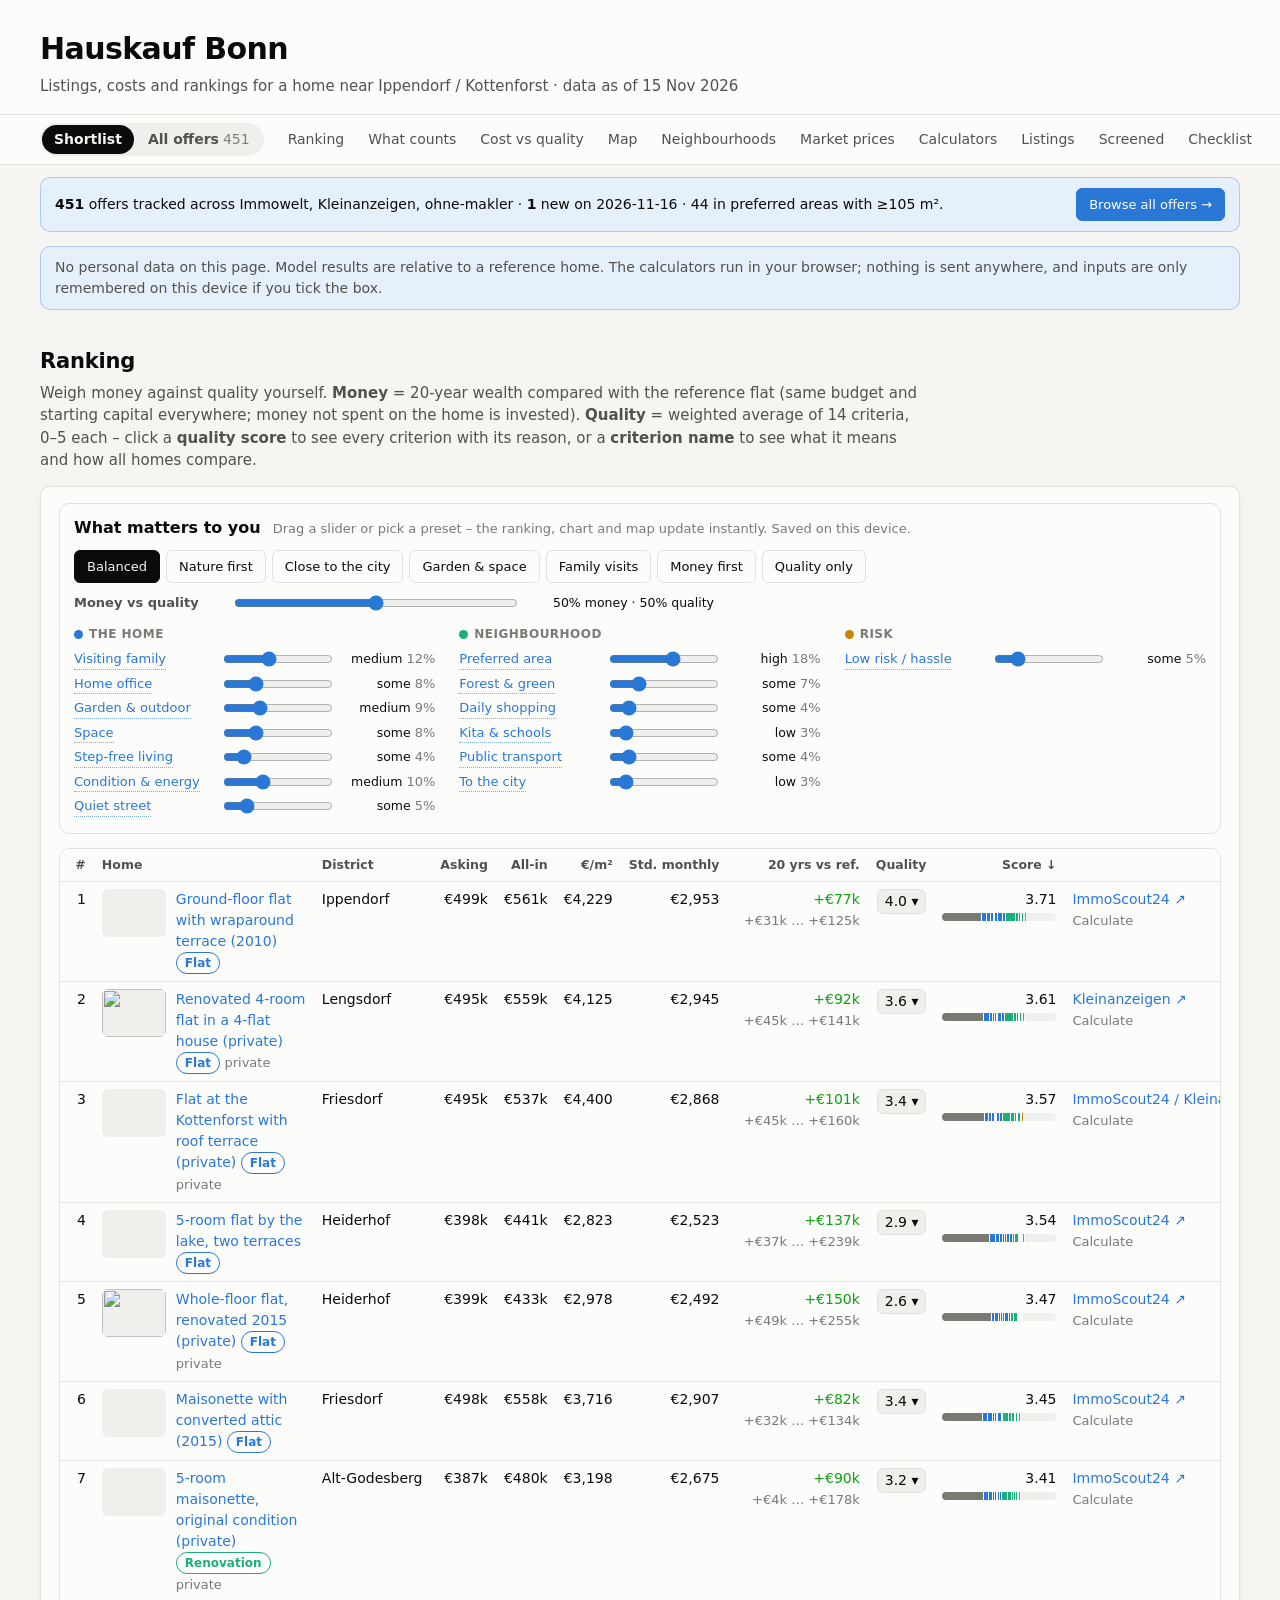
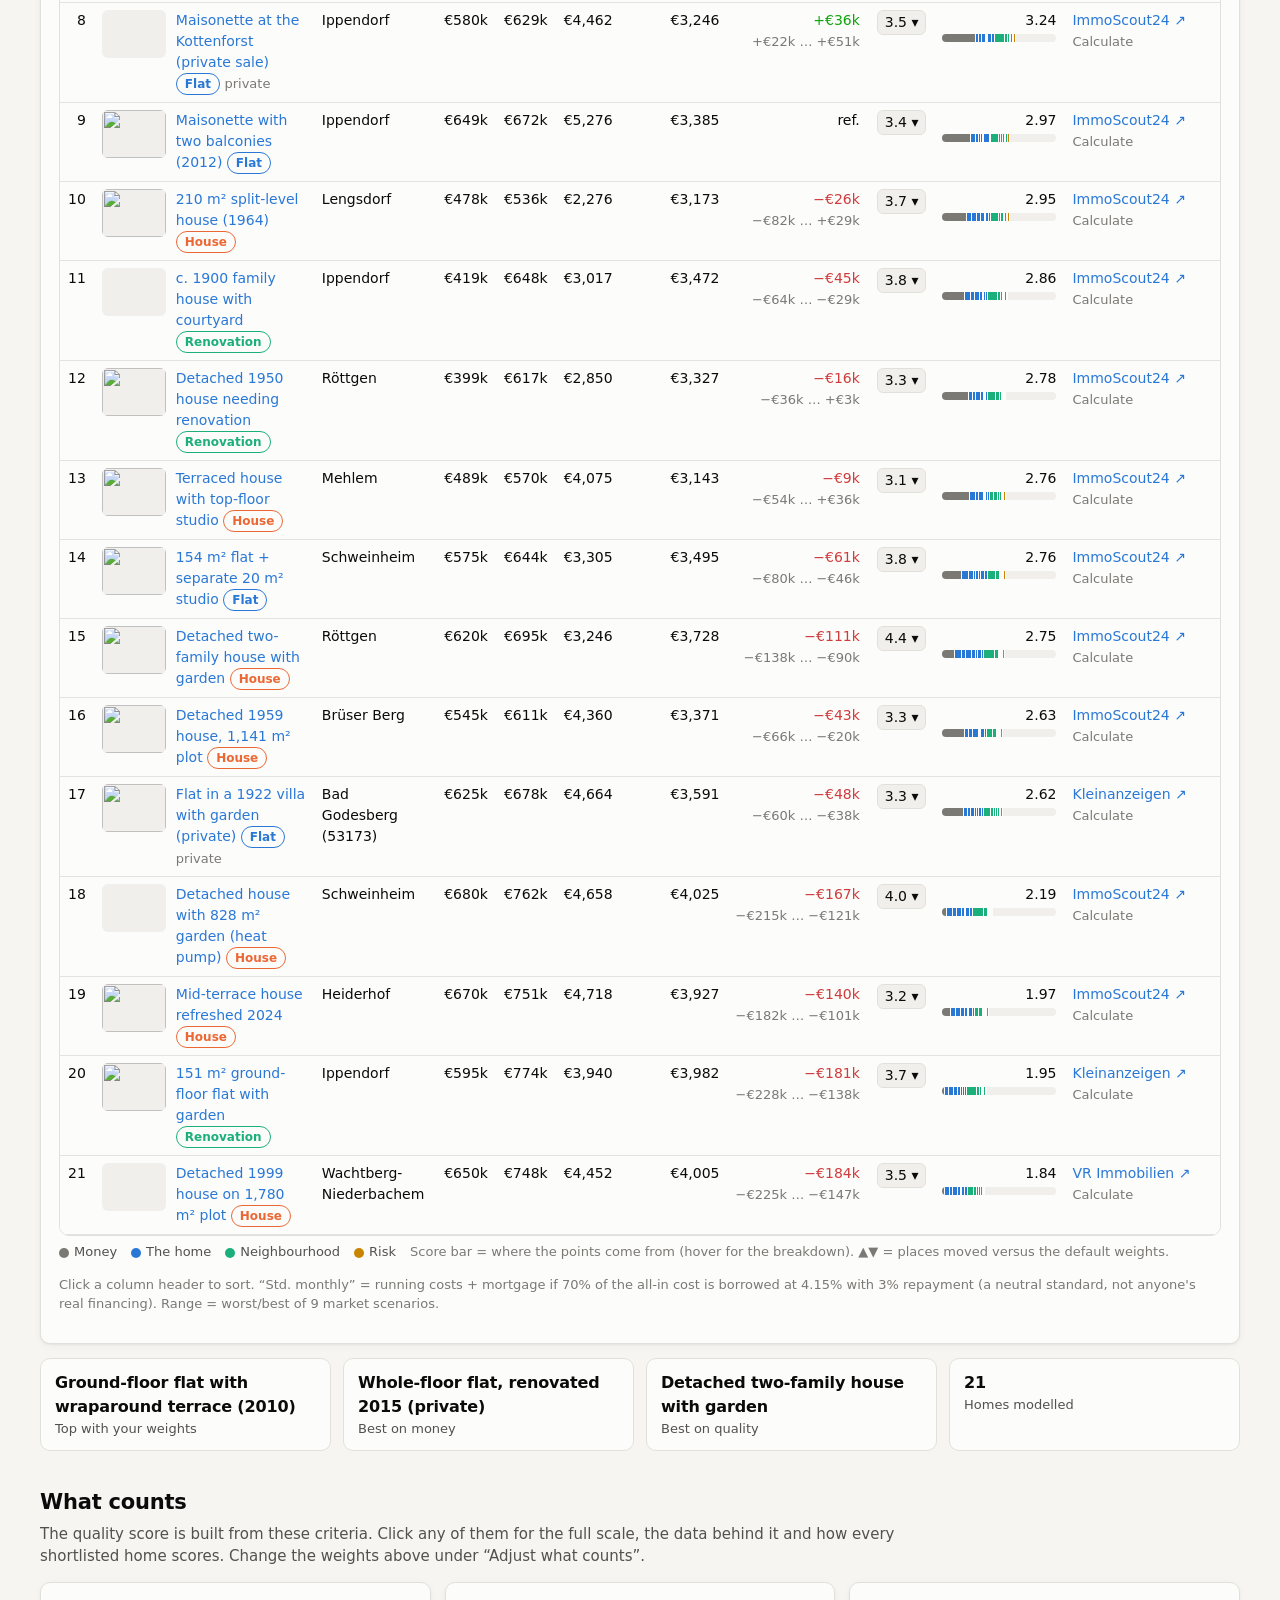
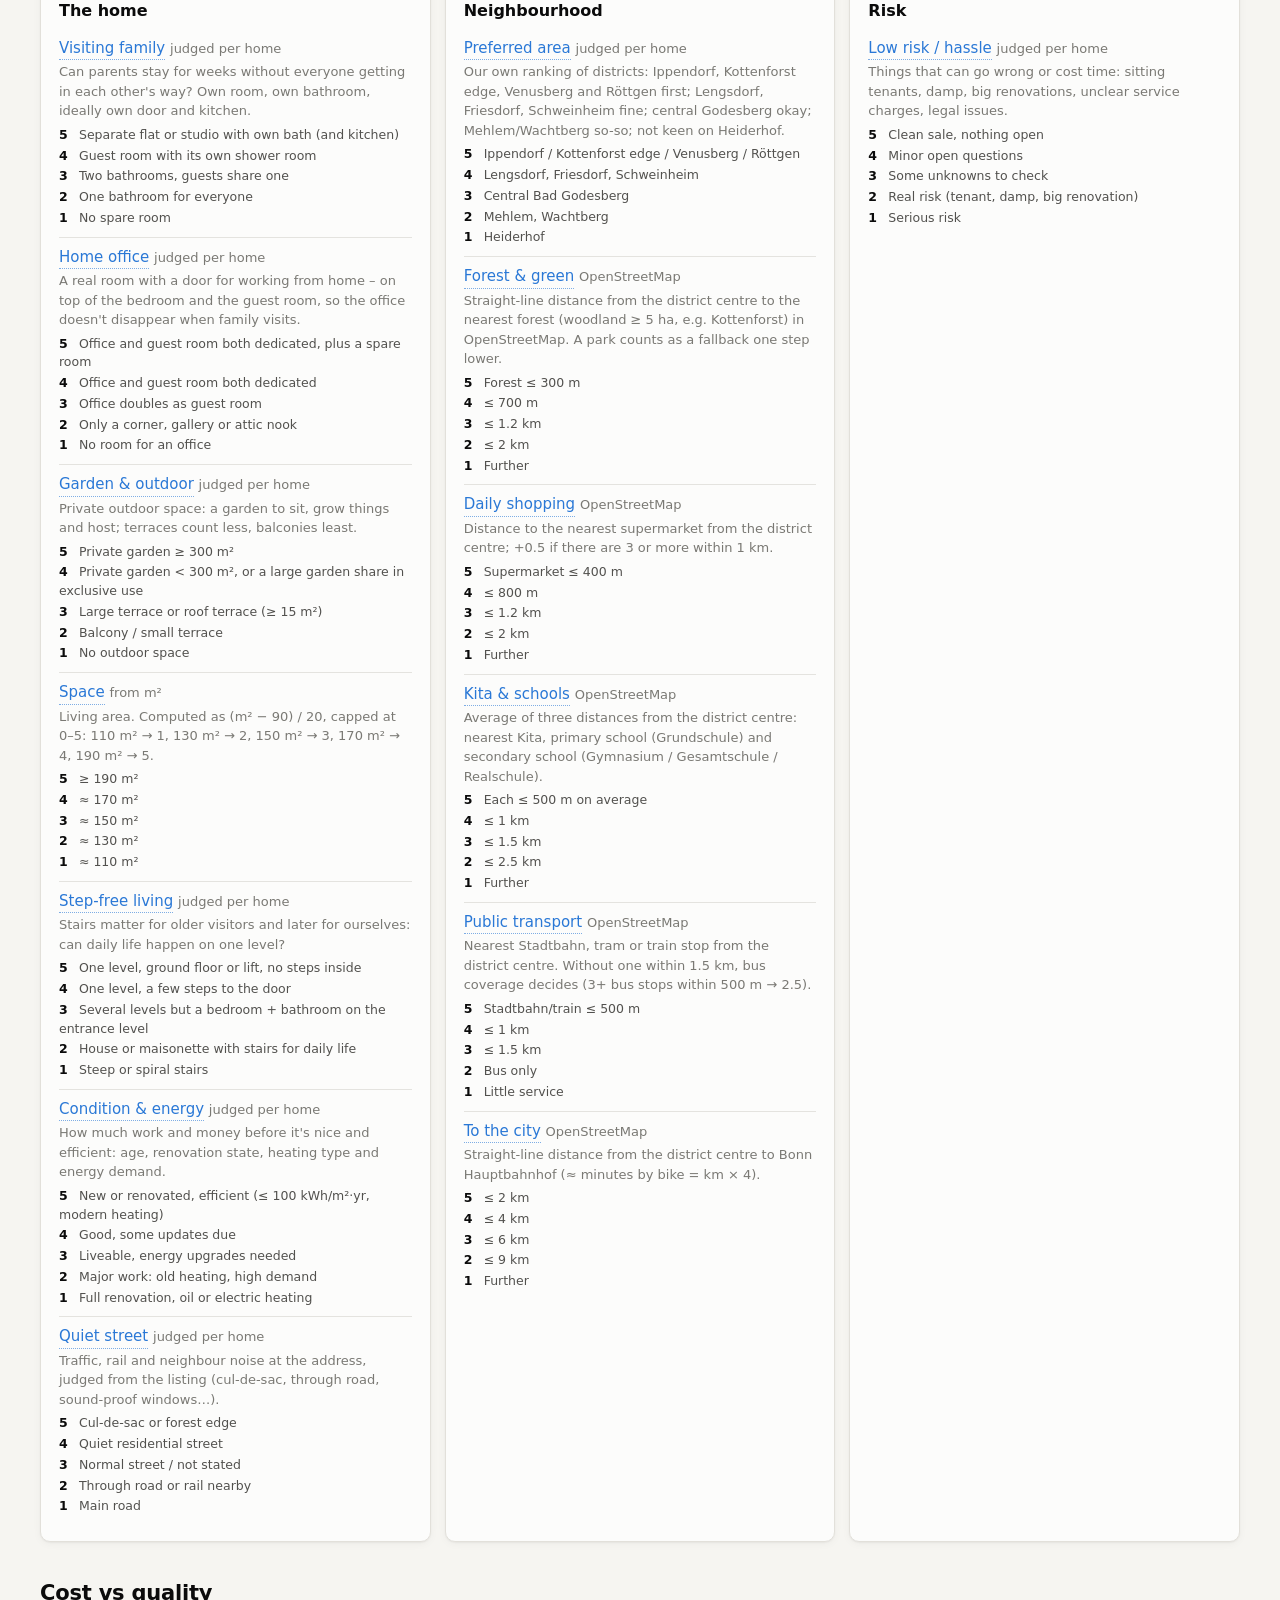
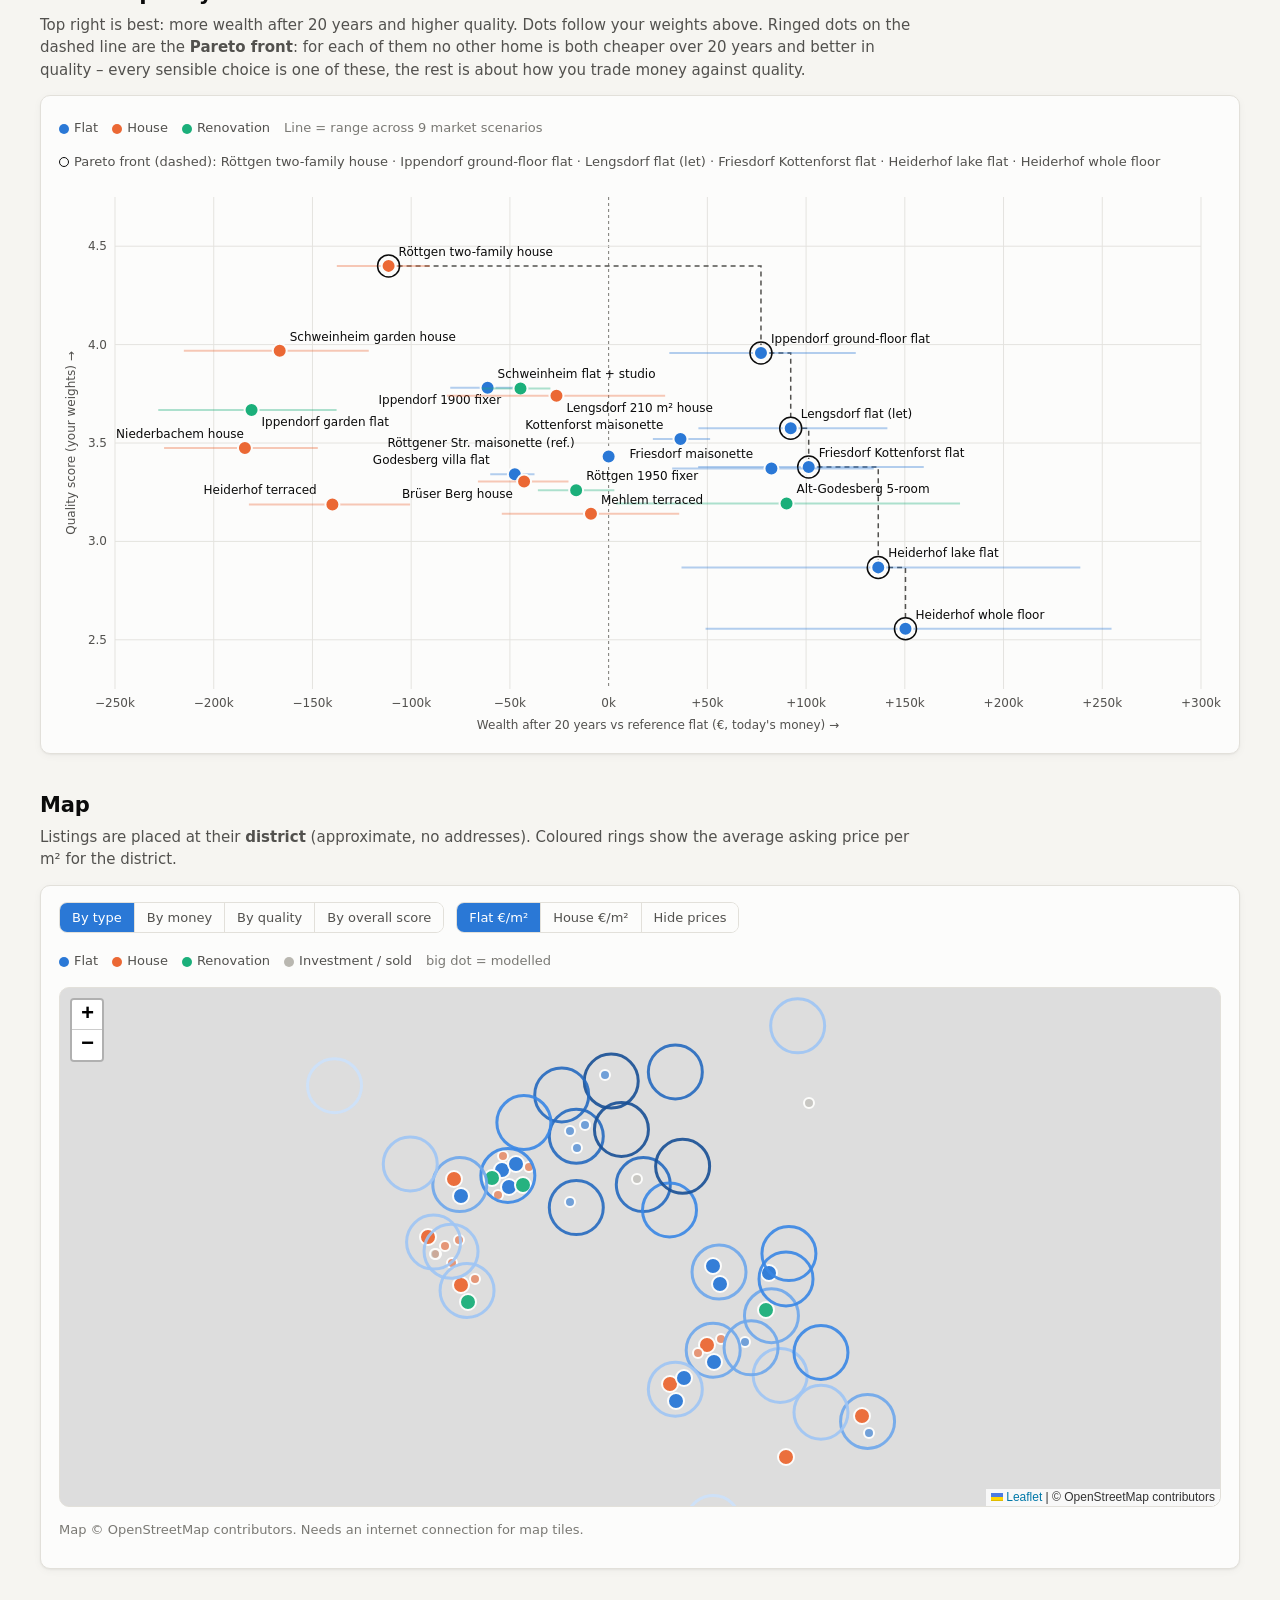
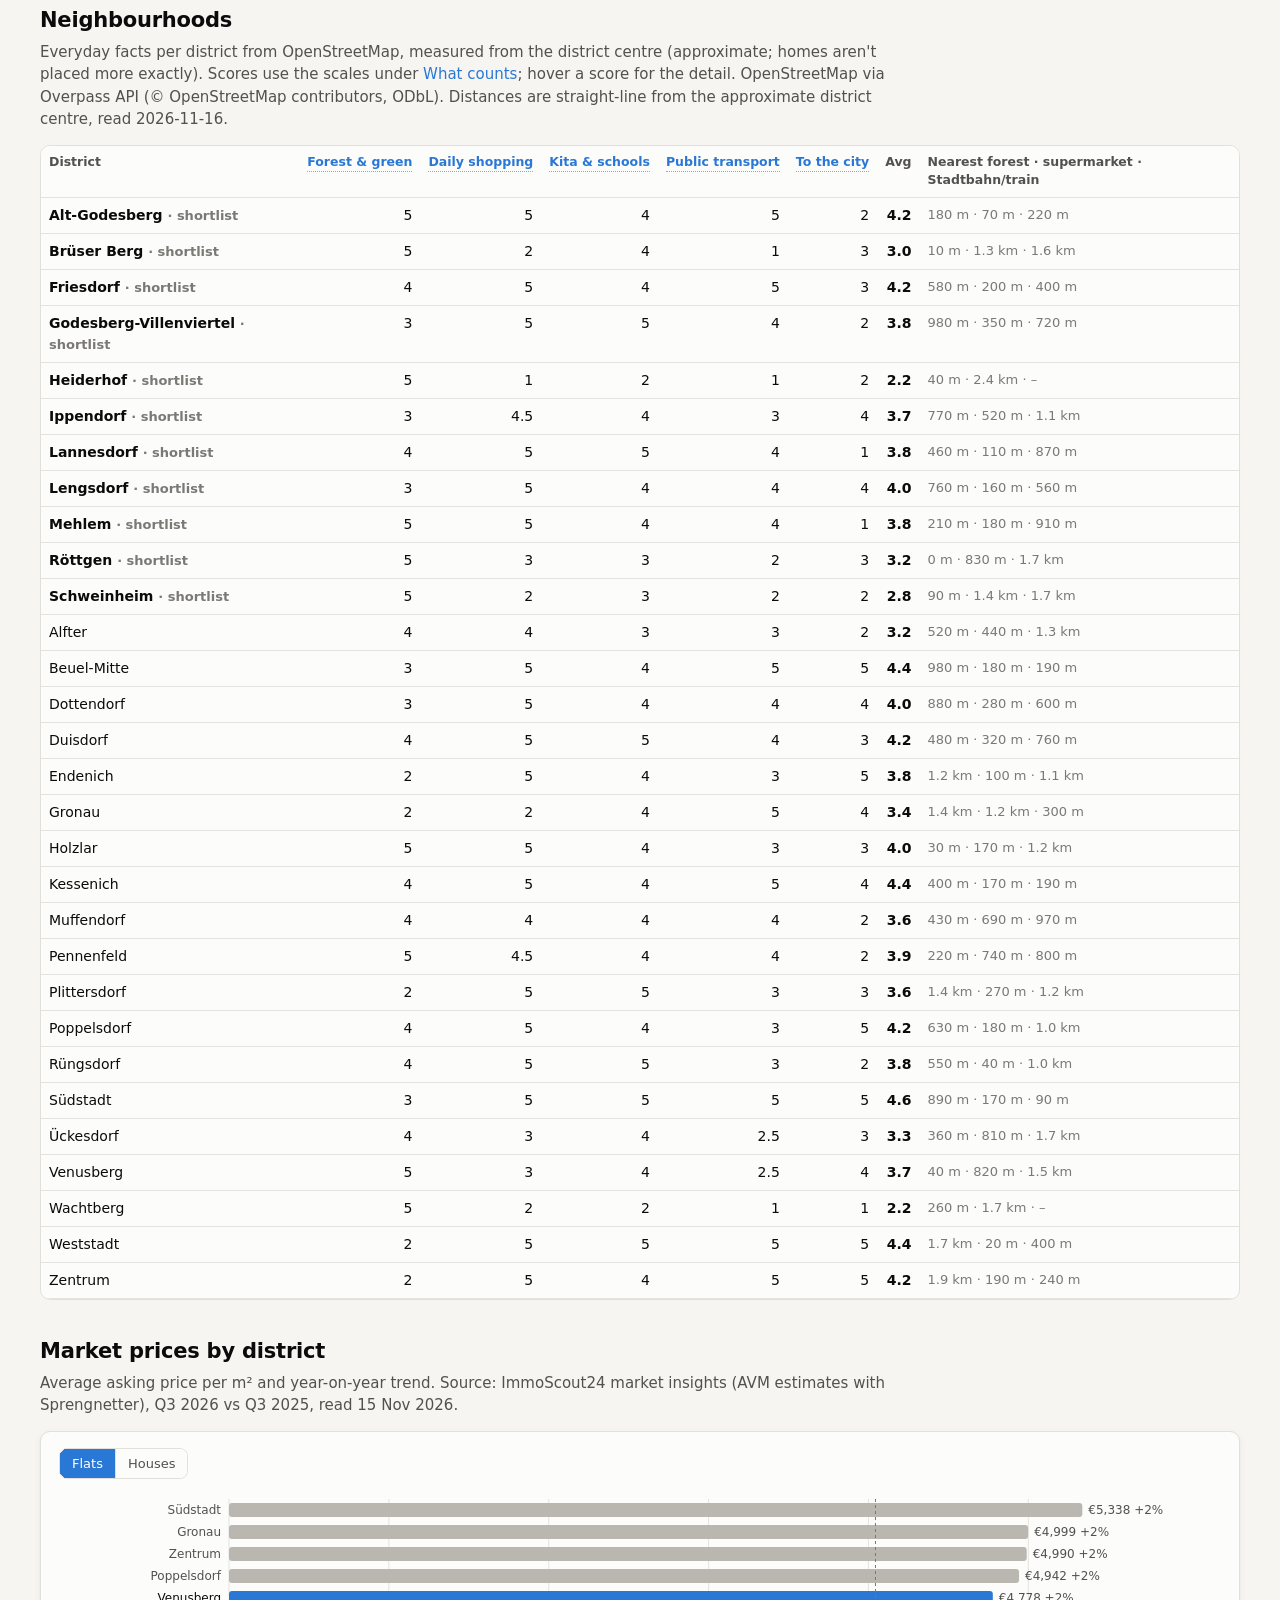
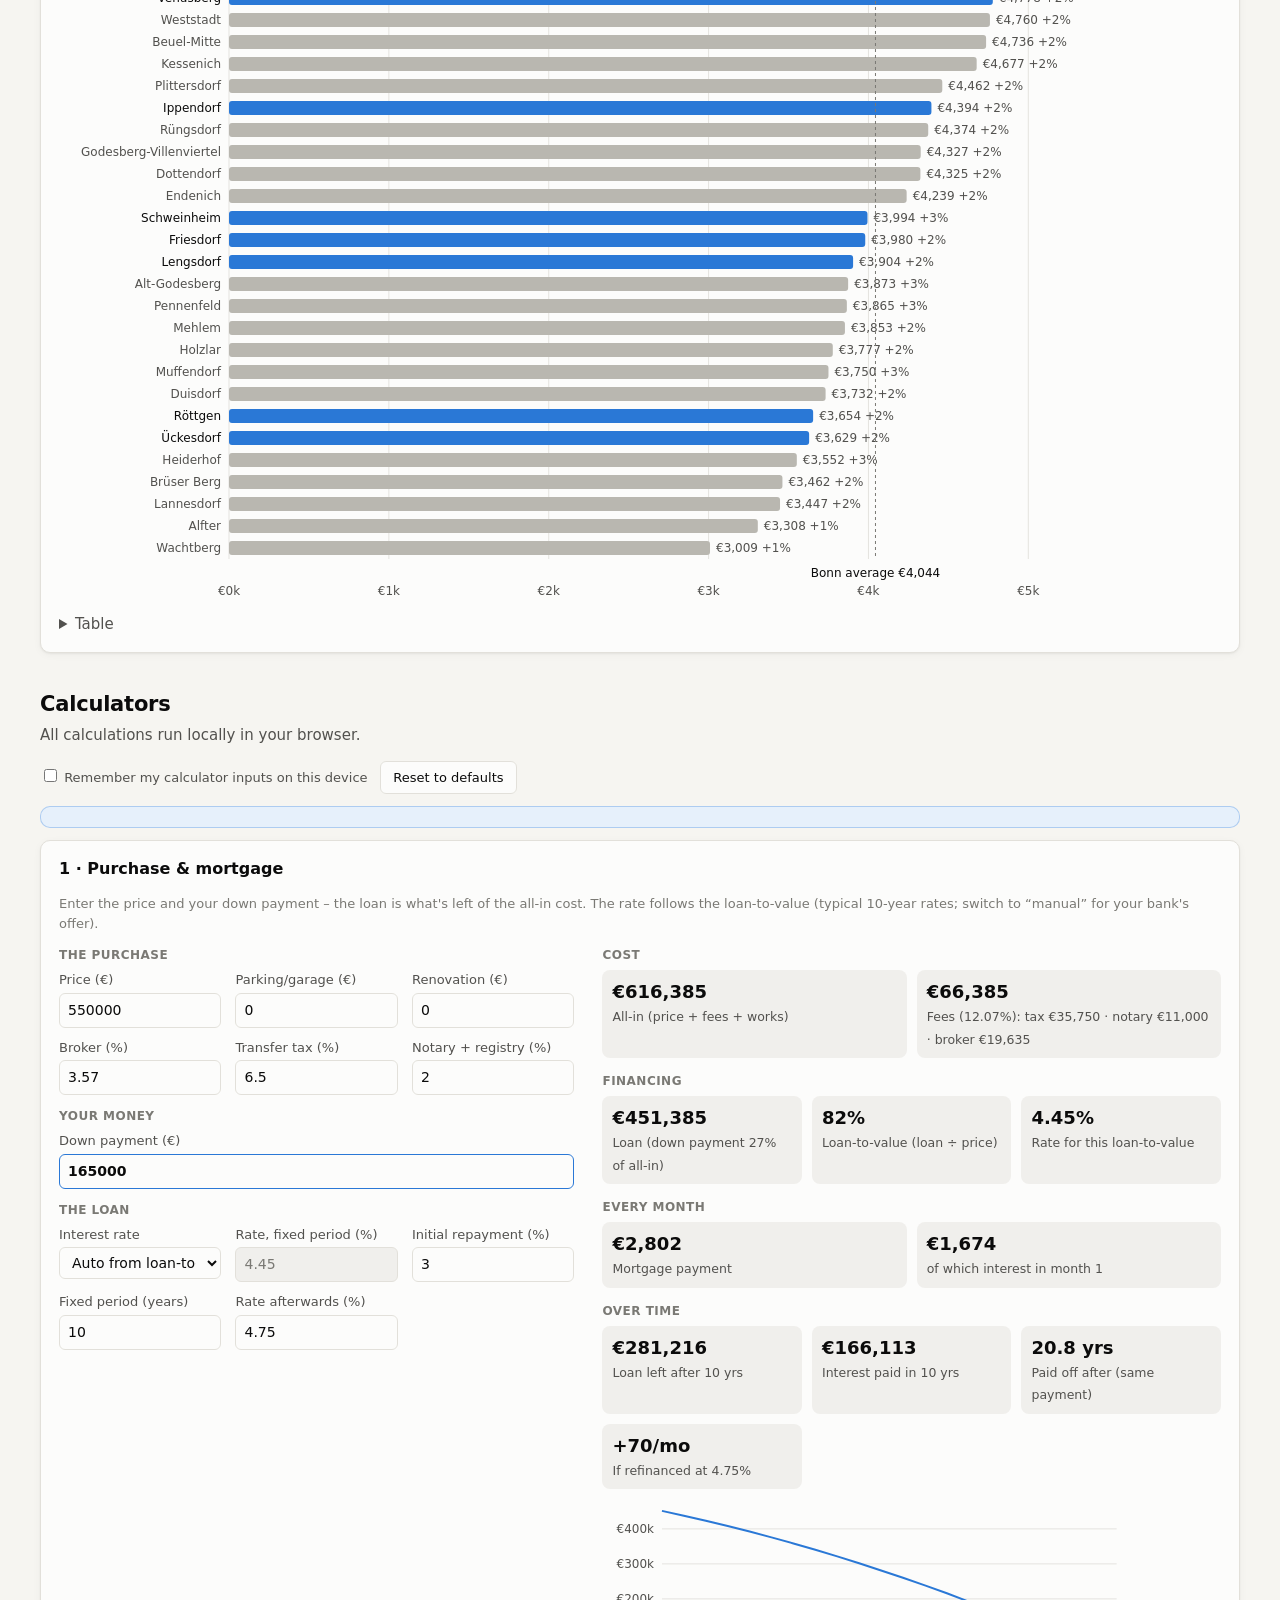
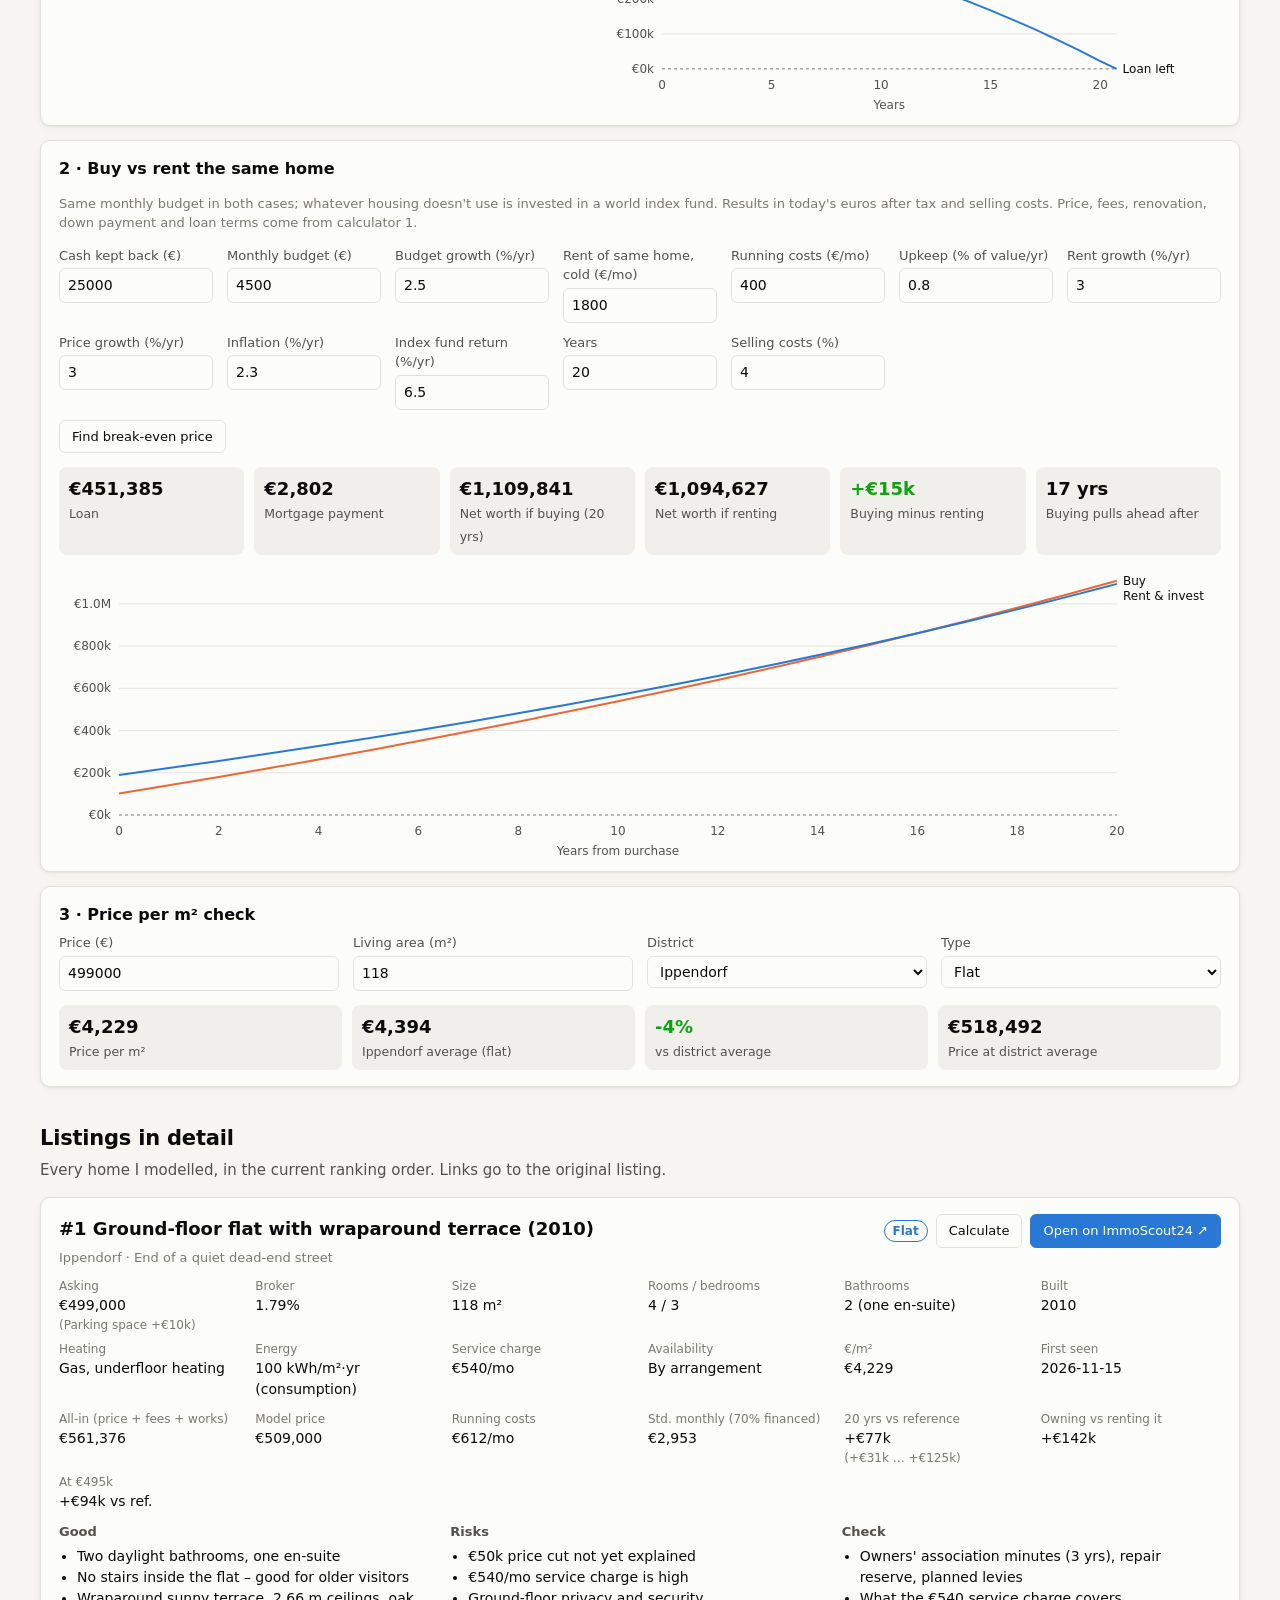
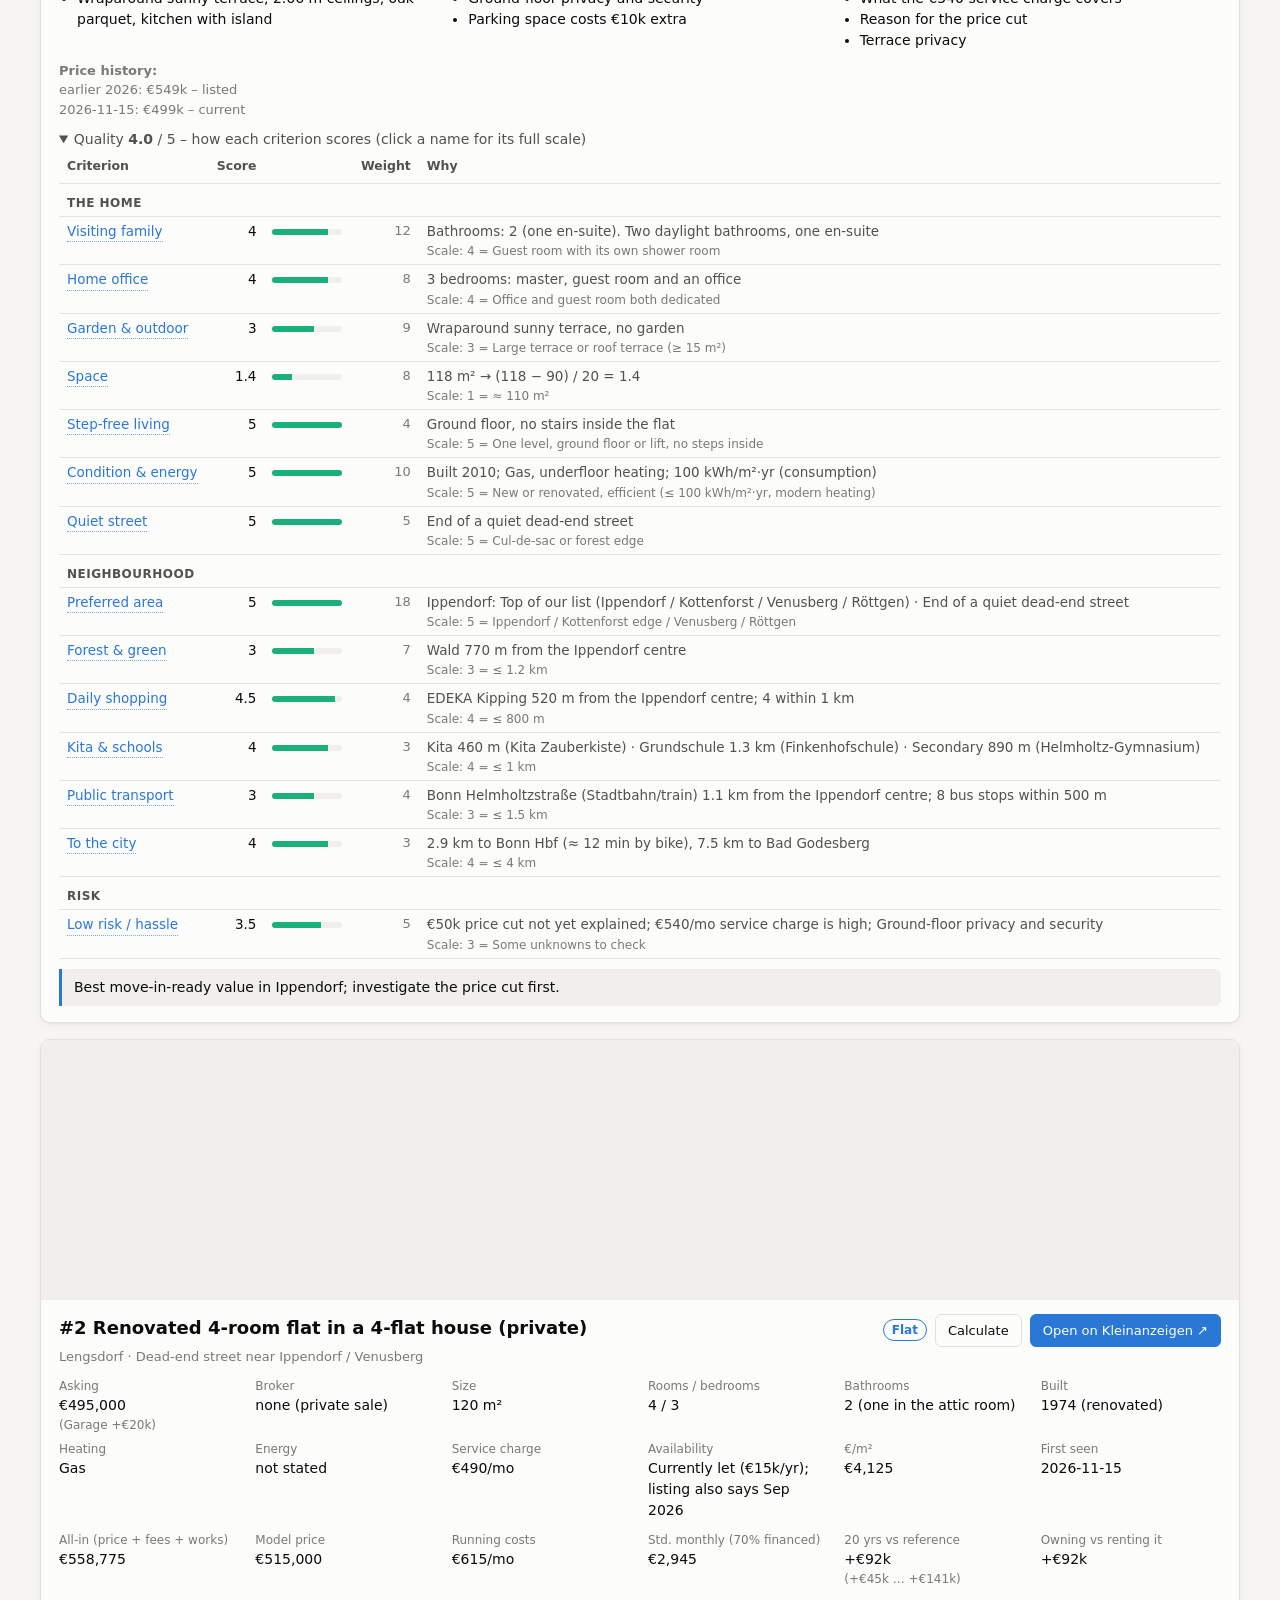
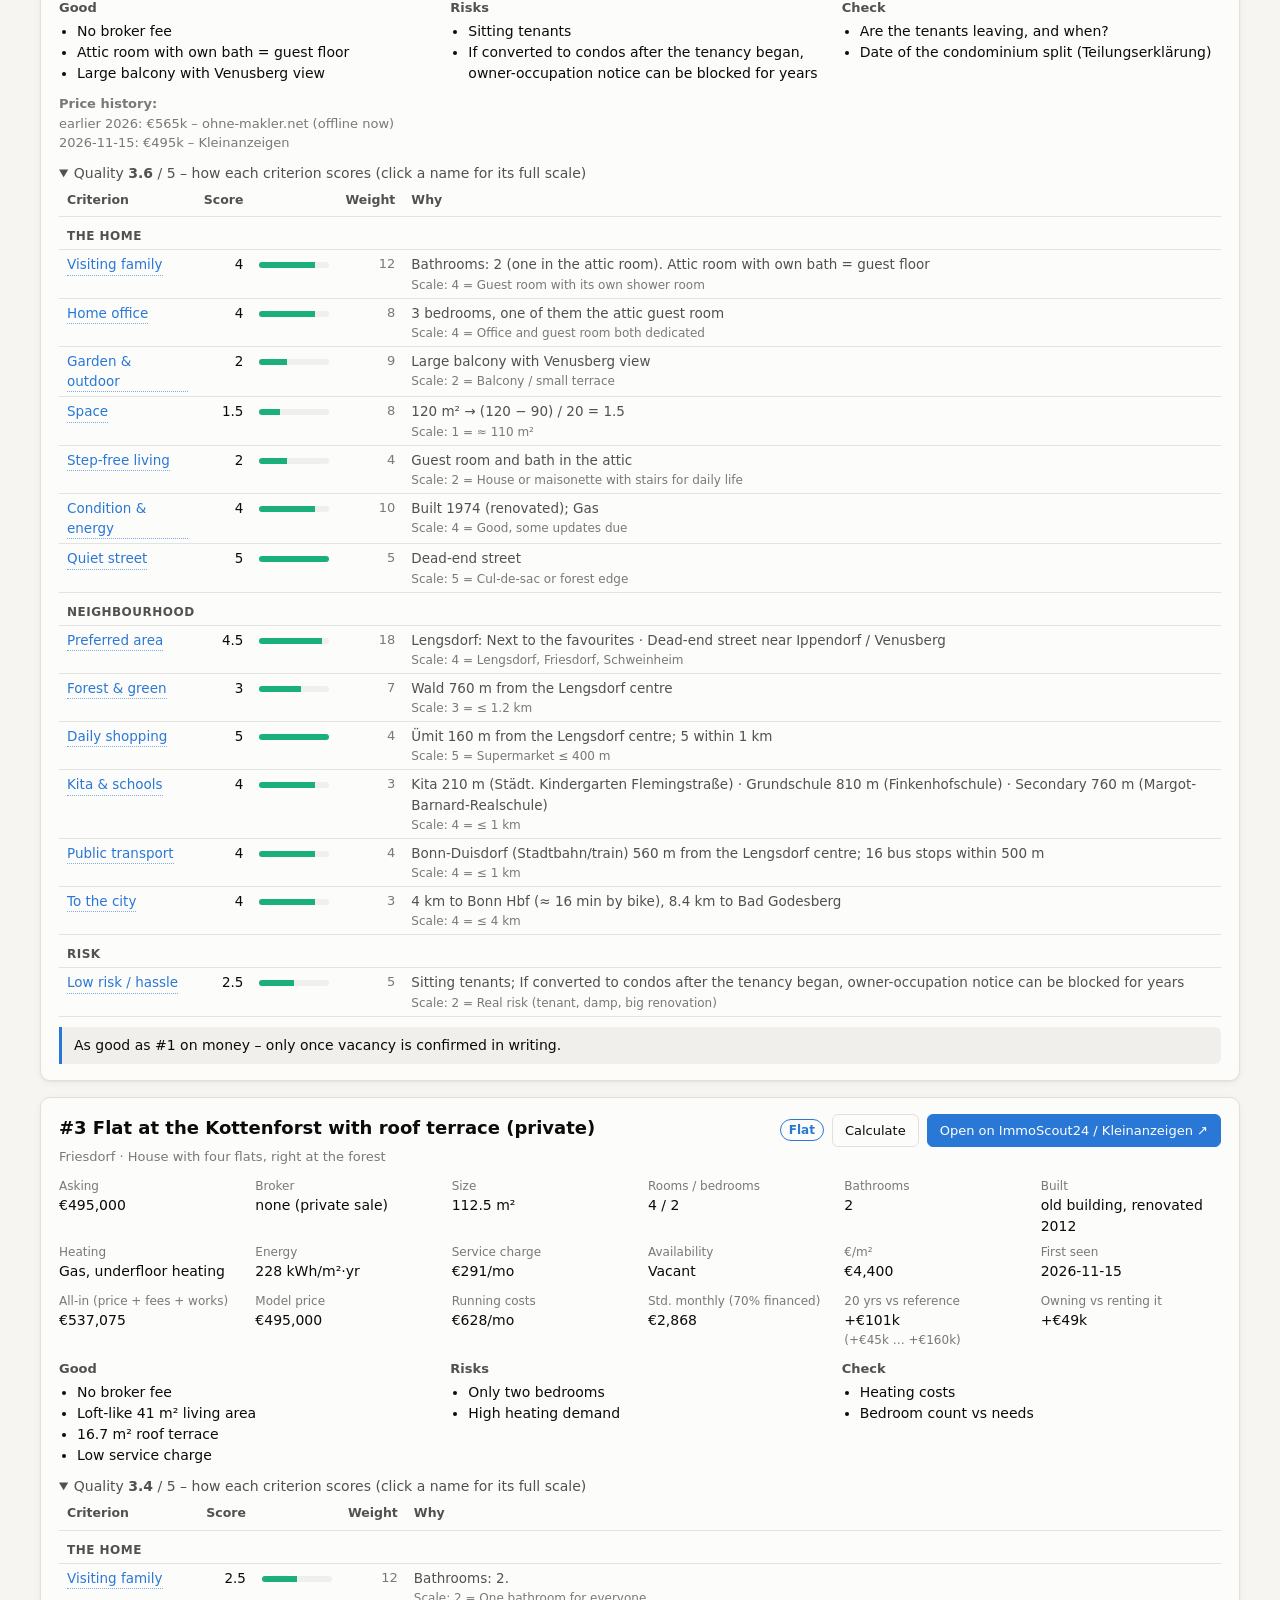
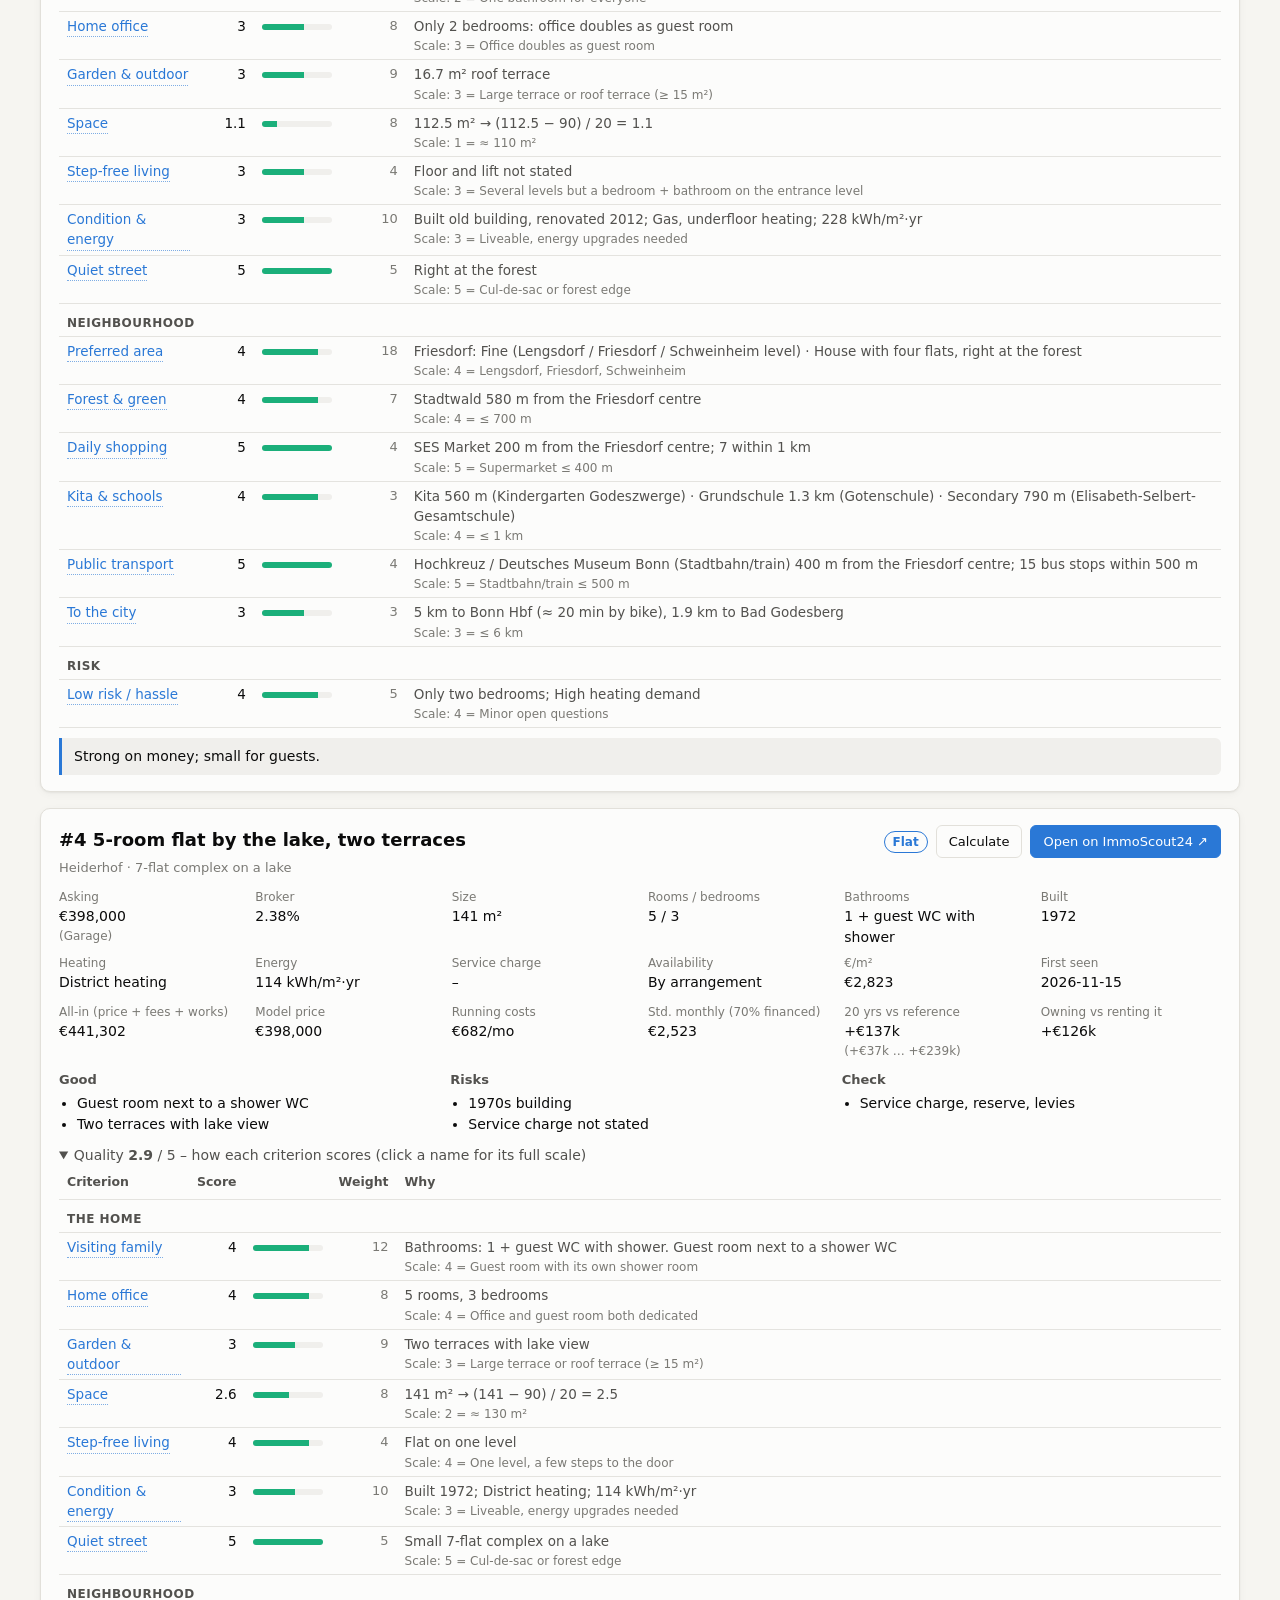
==== commit 8333aac1: "One purchase & mortgage calculator driven by the down payment - Purchase costs and mortgage merged i" ====
--- a/overview.html
+++ b/overview.html
@@ -880,6 +880,15 @@
 .cols3 ul { margin: 4px 0 0; padding-left: 18px; } .cols3 h4 { margin: 0; font-size: 13px; color: var(--text-2); }
 .verdict { margin-top: 10px; padding: 8px 12px; font-size: 14px; background: var(--surface-2); border-left: 3px solid var(--accent); border-radius: 0 6px 6px 0; }
 .remember { font-size: 13px; color: var(--text-2); }
+.buygrid { display: grid; grid-template-columns: minmax(0, 5fr) minmax(0, 6fr); gap: 18px 28px; margin-top: 10px; }
+.buyin fieldset { margin: 0 0 12px; padding: 0; border: 0; }
+.buyin legend { padding: 0; margin-bottom: 6px; font-size: 12px; font-weight: 650; letter-spacing: .04em; text-transform: uppercase; color: var(--text-3); }
+.buyin label[data-k="down"] input { font-weight: 650; border-color: var(--accent); }
+.buyin input:disabled { color: var(--text-3); background: var(--surface-2); }
+.buyout h4 { margin: 0 0 6px; font-size: 12px; letter-spacing: .04em; text-transform: uppercase; color: var(--text-3); }
+.buyout h4:not(:first-child) { margin-top: 14px; }
+.buyout .out { margin-top: 0; grid-template-columns: repeat(auto-fit, minmax(150px, 1fr)); }
+.warnline { margin: 0 0 12px; padding: 8px 12px; font-size: 13.5px; border-left: 3px solid var(--warn); background: color-mix(in srgb, var(--warn) 10%, transparent); border-radius: 0 6px 6px 0; }
 
 /* ---------- offers page ---------- */
 .bar2 { display: flex; justify-content: space-between; align-items: center; gap: 10px; flex-wrap: wrap; margin: 16px 0 10px; font-size: 14px; color: var(--text-2); }
@@ -908,6 +917,7 @@
 .pv-pos { font-size: 12px; color: var(--text-3); }
 
 /* ---------- responsive ---------- */
+@media (max-width: 900px) { .buygrid { grid-template-columns: 1fr; } }
 @media (max-width: 720px) {
   body { font-size: 14px; }
   header.top .wrap { padding: 18px 14px 12px; }
@@ -916,6 +926,7 @@
   .card { padding: 12px 14px; }
   .listing .hero { height: 180px; margin: -12px -14px 12px; }
   #map { height: 380px; }
+  .buygrid { grid-template-columns: 1fr; }
   .moneyw .wrow { grid-template-columns: 1fr; gap: 2px; }
   .moneyw .wrow .val { text-align: left; }
   .wrow { grid-template-columns: minmax(0, 1fr) 90px 80px; }
@@ -1019,18 +1030,19 @@
   <button class="btn" id="reset-inputs" style="margin-left:8px">Reset to defaults</button>
   <div class="banner" id="calc-for" hidden></div>
 
-  <div class="grid g2" style="margin-top:12px">
-    <div class="card"><h3>1 · Purchase costs</h3>
-      <div class="form" id="f-cost"></div><div class="out" id="o-cost"></div></div>
-    <div class="card"><h3>2 · Mortgage</h3>
-      <div class="form" id="f-mort"></div><div class="out" id="o-mort"></div><div class="chartbox" id="c-mort"></div></div>
+  <div class="card buycalc" style="margin-top:12px"><h3>1 · Purchase &amp; mortgage</h3>
+    <p class="note">Enter the price and your down payment – the loan is what's left of the all-in cost. The rate follows the loan-to-value (typical 10-year rates; switch to “manual” for your bank's offer).</p>
+    <div class="buygrid">
+      <div class="buyin" id="f-buy"></div>
+      <div class="buyout"><div id="o-buy"></div><div class="chartbox" id="c-mort"></div></div>
+    </div>
   </div>
-  <div class="card" style="margin-top:14px"><h3>3 · Buy vs rent the same home</h3>
-    <p class="note">Same monthly budget in both cases; whatever housing doesn't use is invested in a world index fund. Results in today's euros after tax and selling costs.</p>
+  <div class="card" style="margin-top:14px"><h3>2 · Buy vs rent the same home</h3>
+    <p class="note">Same monthly budget in both cases; whatever housing doesn't use is invested in a world index fund. Results in today's euros after tax and selling costs. Price, fees, renovation, down payment and loan terms come from calculator 1.</p>
     <div class="form" id="f-rvb"></div>
     <div style="margin-top:10px"><button class="btn" id="btn-breakeven">Find break-even price</button> <span class="note" id="be-out"></span></div>
     <div class="out" id="o-rvb"></div><div class="chartbox" id="c-rvb"></div><div class="tip" id="rvb-tip"></div></div>
-  <div class="card" style="margin-top:14px"><h3>4 · Price per m² check</h3>
+  <div class="card" style="margin-top:14px"><h3>3 · Price per m² check</h3>
     <div class="form" id="f-m2"></div><div class="out" id="o-m2"></div></div>
 </section>
 
@@ -1536,15 +1548,15 @@
 
 // ---------- calculators ----------
 const DEF = {
-  cost: {price: 550000, broker: 3.57, tax: 6.5, notary: 2.0, works: 0, parking: 0},
-  mort: {loan: 400000, rate: 4.15, repay: 3, fix: 10, refix: 4.75},
+  buy: {price: 550000, parking: 0, works: 0, broker: 3.57, tax: 6.5, notary: 2.0, down: 165000,
+        rateMode: "auto", rate: 4.25, repay: 3, fix: 10, refix: 4.75},
   rvb: {price: 550000, fees: 12.07, works: 0, capital: 200000, reserve: 25000, budget: 4500, budgetGrowth: 2.5, rent: 1800, running: 400, upkeep: 0.8,
         rentGrowth: 3, priceGrowth: 3, inflation: 2.3, etf: 6.5, rate: 4.15, repay: 3, fix: 10, refix: 4.25, years: 20, sell: 4},
   m2: {price: 499000, size: 118, district: "Ippendorf", kind: "flat"},
 };
 const LABELS = {
   price: "Price (€)", broker: "Broker (%)", tax: "Transfer tax (%)", notary: "Notary + registry (%)", works: "Renovation (€)", parking: "Parking/garage (€)",
-  loan: "Loan (€)", rate: "Rate, fixed period (%)", repay: "Initial repayment (%)", fix: "Fixed period (years)", refix: "Rate afterwards (%)",
+  down: "Down payment (€)", rateMode: "Interest rate", loan: "Loan (€)", rate: "Rate, fixed period (%)", repay: "Initial repayment (%)", fix: "Fixed period (years)", refix: "Rate afterwards (%)",
   fees: "Purchase fees (%)", capital: "Starting capital (€)", reserve: "Cash kept back (€)", budget: "Monthly budget (€)", budgetGrowth: "Budget growth (%/yr)",
   rent: "Rent of same home, cold (€/mo)", running: "Running costs (€/mo)", upkeep: "Upkeep (% of value/yr)", rentGrowth: "Rent growth (%/yr)", priceGrowth: "Price growth (%/yr)",
   inflation: "Inflation (%/yr)", etf: "Index fund return (%/yr)", years: "Years", sell: "Selling costs (%)", size: "Living area (m²)", district: "District", kind: "Type"};
@@ -1552,9 +1564,10 @@
 if (store.get("remember", false)) { $("#remember").checked = true; const saved = store.get("inputs", null); if (saved) for (const k in DEF) IN[k] = Object.assign({}, DEF[k], saved[k] || {}); }
 $("#remember").onchange = e => { store.set("remember", e.target.checked); if (e.target.checked) store.set("inputs", IN); else store.del("inputs"); };
 $("#reset-inputs").onclick = () => { IN = JSON.parse(JSON.stringify(DEF)); store.del("inputs"); buildForms(); };
-function buildForm(id, key, onChange) {
+function buildForm(id, key, onChange, skip = []) {
   const f = $("#" + id); f.innerHTML = "";
   for (const k in IN[key]) {
+    if (skip.includes(k)) continue;
     const lab = document.createElement("label"); lab.textContent = LABELS[k] || k;
     let inp;
     if (k === "district") { inp = document.createElement("select"); Object.keys(DATA.market.districts).forEach(n => inp.add(new Option(n, n))); }
@@ -1567,22 +1580,60 @@
   onChange();
 }
 function outs(id, items) { $("#" + id).innerHTML = items.map(([v, l]) => `<div><b>${v}</b><small>${l}</small></div>`).join(""); }
-function calcCost() {
-  const c = IN.cost, base = c.price + c.parking, fees = base * (c.broker + c.tax + c.notary) / 100;
-  outs("o-cost", [[fmtE(base + fees + c.works), "All-in"], [fmtE(base * c.tax / 100), "Transfer tax"], [fmtE(base * c.notary / 100), "Notary + registry"], [fmtE(base * c.broker / 100), "Broker"], [((c.broker + c.tax + c.notary)).toFixed(2) + "%", "Fees in total"]]);
+// ---------- 1 · purchase & mortgage (down payment in, loan out) ----------
+const LTV_RATES = [[60, 4.05], [70, 4.15], [80, 4.25], [90, 4.45], [100, 4.75], [Infinity, 5.25]];
+const ltvRate = ltv => LTV_RATES.find(([lim]) => ltv <= lim)[1];
+const BUY_GROUPS = [["The purchase", ["price", "parking", "works", "broker", "tax", "notary"]], ["Your money", ["down"]], ["The loan", ["rateMode", "rate", "repay", "fix", "refix"]]];
+function buyNumbers(c = IN.buy) {
+  const base = c.price + c.parking, feePct = c.broker + c.tax + c.notary, fees = base * feePct / 100, allIn = base + fees + c.works;
+  const loan = Math.max(0, allIn - c.down), ltv = base ? 100 * loan / base : 0;
+  const rate = c.rateMode === "auto" ? ltvRate(ltv) : c.rate;
+  return {base, feePct, fees, allIn, loan, ltv, rate};
+}
+function buildBuy() {
+  const f = $("#f-buy"); f.innerHTML = "";
+  for (const [title, keys] of BUY_GROUPS) {
+    const g = document.createElement("fieldset"); g.innerHTML = `<legend>${title}</legend>`; const grid = document.createElement("div"); grid.className = "form"; g.appendChild(grid);
+    for (const k of keys) {
+      const lab = document.createElement("label"); lab.textContent = LABELS[k] || k; lab.dataset.k = k;
+      let inp;
+      if (k === "rateMode") { inp = document.createElement("select"); inp.add(new Option("Auto from loan-to-value", "auto")); inp.add(new Option("Manual", "manual")); }
+      else { inp = document.createElement("input"); inp.type = "number"; inp.step = "any"; if (["price", "parking", "works", "down"].includes(k)) inp.step = "1000"; }
+      inp.value = IN.buy[k];
+      inp.addEventListener("input", () => { IN.buy[k] = inp.tagName === "SELECT" ? inp.value : +inp.value; if ($("#remember").checked) store.set("inputs", IN); calcBuy(); });
+      lab.appendChild(inp); grid.appendChild(lab);
+    }
+    f.appendChild(g);
+  }
+  calcBuy();
+}
+function calcBuy() {
+  const c = IN.buy, n = buyNumbers(), r = mortgage(n.loan, n.rate, c.repay, c.fix, c.refix);
+  const rateInp = $('#f-buy label[data-k="rate"] input');
+  if (rateInp) { rateInp.disabled = c.rateMode === "auto"; if (c.rateMode === "auto") rateInp.value = n.rate; }
+  const shock = (r.balFix || 0) * (c.refix - n.rate) / 100 / 12, downPct = n.allIn ? 100 * c.down / n.allIn : 0;
+  const warn = c.down < n.fees ? `<p class="warnline">The down payment doesn't cover the purchase fees (${fmtE(n.fees)}); most banks want those paid from your own money.</p>` : "";
+  const group = (t, items) => `<h4>${t}</h4><div class="out">${items.map(([v, l]) => `<div><b>${v}</b><small>${l}</small></div>`).join("")}</div>`;
+  $("#o-buy").innerHTML = warn
+    + group("Cost", [[fmtE(n.allIn), "All-in (price + fees + works)"], [`${fmtE(n.fees)}`, `Fees (${n.feePct.toFixed(2)}%): tax ${fmtE(n.base * c.tax / 100)} · notary ${fmtE(n.base * c.notary / 100)} · broker ${fmtE(n.base * c.broker / 100)}`]])
+    + group("Financing", [[fmtE(n.loan), `Loan (down payment ${downPct.toFixed(0)}% of all-in)`], [n.ltv.toFixed(0) + "%", "Loan-to-value (loan ÷ price)"], [n.rate.toFixed(2) + "%", c.rateMode === "auto" ? "Rate for this loan-to-value" : "Your rate"]])
+    + group("Every month", [[fmtE(r.pay), "Mortgage payment"], [fmtE(n.loan * n.rate / 100 / 12), "of which interest in month 1"]])
+    + group("Over time", [[fmtE(r.balFix), `Loan left after ${c.fix} yrs`], [fmtE(r.interestFix), `Interest paid in ${c.fix} yrs`], [(r.months / 12).toFixed(1) + " yrs", "Paid off after (same payment)"],
+        [(shock >= 0 ? "+" : "−") + fmtE(Math.abs(shock)).slice(1) + "/mo", `If refinanced at ${c.refix}%`]]);
+  lineChart($("#c-mort"), [{name: "Loan left", pts: r.series, color: css("--accent")}], {yfmt: v => "€" + Math.round(v / 1000) + "k", xlab: "Years", h: 220});
+  if (typeof calcRvB === "function" && $("#o-rvb")) calcRvB();
+}
+// Buy-vs-rent takes the purchase and loan from calculator 1.
+const RVB_LINKED = ["price", "fees", "works", "capital", "rate", "repay", "fix", "refix"];
+function rvbInputs() {
+  const b = IN.buy, n = buyNumbers();
+  return Object.assign({}, IN.rvb, {price: n.base, fees: n.feePct, works: b.works, capital: b.down + IN.rvb.reserve, rate: n.rate, repay: b.repay, fix: b.fix, refix: b.refix});
 }
 function mortgage(loan, rate, repay, fix, refix, months = 600) {
   const pay = loan * (rate + repay) / 100 / 12; let bal = loan, interestFix = 0, balFix = null, m = 0; const series = [[0, loan]];
   while (bal > 0.5 && m < months) { const r = (m < fix * 12 ? rate : refix) / 100 / 12, i = bal * r; bal = bal + i - Math.min(pay, bal + i); m++; if (m <= fix * 12) interestFix += i; if (m === fix * 12) balFix = bal; if (m % 12 === 0) series.push([m / 12, bal]); }
   if (m % 12) series.push([m / 12, 0]);
   return {pay, interestFix, balFix: balFix ?? 0, months: m, series};
-}
-function calcMort() {
-  const c = IN.mort, r = mortgage(c.loan, c.rate, c.repay, c.fix, c.refix);
-  const shock = (r.balFix || 0) * (c.refix - c.rate) / 100 / 12;
-  outs("o-mort", [[fmtE(r.pay), "Monthly payment"], [fmtE(c.loan * c.rate / 100 / 12), "Interest in month 1"], [fmtE(r.balFix), `Left after ${c.fix} yrs`], [fmtE(r.interestFix), `Interest over ${c.fix} yrs`],
-    [(r.months / 12).toFixed(1) + " yrs", "Paid off after (same payment)"], [(shock >= 0 ? "+" : "−") + fmtE(Math.abs(shock)).slice(1) + "/mo", "Payment change if refinanced at new rate"]]);
-  lineChart($("#c-mort"), [{name: "Loan left", pts: r.series, color: css("--accent")}], {yfmt: v => "€" + Math.round(v / 1000) + "k", xlab: "Years", h: 240});
 }
 function simulateRvB(c, priceOverride) {
   const price = priceOverride ?? c.price, months = c.years * 12, fees = price * c.fees / 100, need = price + fees + c.works, avail = c.capital - c.reserve;
@@ -1605,14 +1656,14 @@
   return {loan, pay, sB, sR, fees, need};
 }
 function calcRvB() {
-  const c = IN.rvb, r = simulateRvB(c), last = r.sB.length - 1, d = r.sB[last][1] - r.sR[last][1];
+  const c = rvbInputs(), r = simulateRvB(c), last = r.sB.length - 1, d = r.sB[last][1] - r.sR[last][1];
   let cross = null; for (let i = 1; i <= last; i++) if ((r.sB[i][1] - r.sR[i][1]) * (r.sB[i - 1][1] - r.sR[i - 1][1]) <= 0 && r.sB[i][1] >= r.sR[i][1]) { cross = i; break; }
   outs("o-rvb", [[fmtE(r.loan), "Loan"], [fmtE(r.pay), "Mortgage payment"], [fmtE(r.sB[last][1]), `Net worth if buying (${c.years} yrs)`], [fmtE(r.sR[last][1]), "Net worth if renting"],
     [`<span class="${d >= 0 ? "pos" : "neg"}">${fmtS(d)}</span>`, "Buying minus renting"], [cross ? cross + " yrs" : "–", "Buying pulls ahead after"]]);
   lineChart($("#c-rvb"), [{name: "Buy", pts: r.sB, color: css("--house")}, {name: "Rent & invest", pts: r.sR, color: css("--flat")}], {yfmt: v => Math.abs(v) >= 1e6 ? "€" + (v / 1e6).toFixed(1) + "M" : "€" + Math.round(v / 1000) + "k", xlab: "Years from purchase", h: 300, tip: $("#rvb-tip")});
 }
 $("#btn-breakeven").onclick = () => {
-  const c = IN.rvb; let lo = 50000, hi = 3000000;
+  const c = rvbInputs(); let lo = 50000, hi = 3000000;
   const diff = p => { const r = simulateRvB(c, p), L = r.sB.length - 1; return r.sB[L][1] - r.sR[L][1]; };
   if (diff(lo) < 0) { $("#be-out").textContent = "Renting wins at any price with these inputs."; return; }
   for (let i = 0; i < 50; i++) { const mid = (lo + hi) / 2; if (diff(mid) > 0) lo = mid; else hi = mid; }
@@ -1624,7 +1675,7 @@
   outs("o-m2", [[fmtE(per), "Price per m²"], [d?.eur ? fmtE(d.eur) : "–", `${c.district} average (${c.kind})`], [diff == null ? "–" : `<span class="${diff > 0 ? "neg" : "pos"}">${diff > 0 ? "+" : ""}${diff.toFixed(0)}%</span>`, "vs district average"],
     [d?.eur ? fmtE(d.eur * c.size) : "–", "Price at district average"]]);
 }
-function buildForms() { buildForm("f-cost", "cost", calcCost); buildForm("f-mort", "mort", calcMort); buildForm("f-rvb", "rvb", calcRvB); buildForm("f-m2", "m2", calcM2); $("#be-out").textContent = ""; }
+function buildForms() { buildForm("f-rvb", "rvb", calcRvB, RVB_LINKED); buildBuy(); buildForm("f-m2", "m2", calcM2); $("#be-out").textContent = ""; }
 
 function lineChart(box, series, o) {
   box.innerHTML = ""; const W0 = Math.max(320, box.clientWidth || 900), H0 = o.h || 260, P = {l: 60, r: 104, t: 14, b: 40}, s = svg(W0, H0); box.appendChild(s);
@@ -1662,19 +1713,19 @@
   const price = num("price"); if (!price) return false;
   const size = num("size"), broker = num("broker") ?? 3.57, works = num("works") ?? 0, kind = p.get("kind") === "house" ? "house" : "flat";
   const district = DATA.market.districts[p.get("district")] ? p.get("district") : IN.m2.district;
+  const keep = {down: IN.buy.down, rateMode: IN.buy.rateMode, rate: IN.buy.rate, repay: IN.buy.repay, fix: IN.buy.fix, refix: IN.buy.refix};
   IN = JSON.parse(JSON.stringify(DEF));
-  Object.assign(IN.cost, {price, broker, works});
-  const feePct = broker + IN.cost.tax + IN.cost.notary, allIn = price * (1 + feePct / 100) + works;
-  IN.mort.loan = Math.round(0.7 * allIn / 1000) * 1000;
+  Object.assign(IN.buy, keep, {price, broker, works, parking: 0});
+  const feePct = broker + IN.buy.tax + IN.buy.notary;
   const rentGuess = !num("rent") && size ? Math.round(size * 13 / 10) * 10 : null;
-  Object.assign(IN.rvb, {price, fees: +feePct.toFixed(2), works, rent: num("rent") ?? rentGuess ?? IN.rvb.rent, running: num("running") ?? IN.rvb.running});
+  Object.assign(IN.rvb, {rent: num("rent") ?? rentGuess ?? IN.rvb.rent, running: num("running") ?? IN.rvb.running});
   Object.assign(IN.m2, {price, size: size ?? IN.m2.size, district, kind});
   buildForms();
   const title = p.get("title") || "this home", url = p.get("url"), back = p.get("back");
   const b = $("#calc-for"); b.hidden = false;
-  b.innerHTML = `<div>Set up for <b>${esc(title)}</b> · ${fmtE(price)}${size ? ` · ${size} m²` : ""} · broker ${broker}%${works ? ` · works ${fmtK(works)}` : ""}${rentGuess ? ` · <span class="note">rent estimated at €13/m²</span>` : ""}. Loan = 70% of all-in.</div>
+  b.innerHTML = `<div>Set up for <b>${esc(title)}</b> · ${fmtE(price)}${size ? ` · ${size} m²` : ""} · broker ${broker}%${works ? ` · works ${fmtK(works)}` : ""}${rentGuess ? ` · <span class="note">rent estimated at €13/m²</span>` : ""}. Your down payment and loan terms stay as you set them.</div>
     <div class="linkrow">${back ? `<a class="btn" href="${esc(back)}">← Back</a>` : ""}${url ? `<a class="btn" href="${esc(url)}" target="_blank" rel="noopener">Listing ↗</a>` : ""}<button class="btn" id="calc-clear">Clear</button></div>`;
-  $("#calc-clear").onclick = () => { b.hidden = true; IN = JSON.parse(JSON.stringify(DEF)); buildForms(); history.replaceState(null, "", "#calc"); };
+  $("#calc-clear").onclick = () => { b.hidden = true; const down = IN.buy.down; IN = JSON.parse(JSON.stringify(DEF)); IN.buy.down = down; buildForms(); history.replaceState(null, "", "#calc"); };
   requestAnimationFrame(() => $("#calc").scrollIntoView());
   return true;
 }
@@ -1701,7 +1752,7 @@
 
 if (DATA.private) { $("#privacy-note").textContent = "PRIVATE VERSION – contains personal figures. Do not publish."; }
 buildWeights(); renderCriteria(); renderHoods(); renderRanking(); renderScatter(); renderMarket(); renderOther(); renderCards(); buildForms(); renderMap(); setupNav(); feedTeaser(); applyCalcPreset();
-let rz; window.addEventListener("resize", () => { clearTimeout(rz); rz = setTimeout(() => { renderScatter(); renderMarket(); calcMort(); calcRvB(); }, 150); });
+let rz; window.addEventListener("resize", () => { clearTimeout(rz); rz = setTimeout(() => { renderScatter(); renderMarket(); calcBuy(); }, 150); });
 </script>
 </body>
 </html>
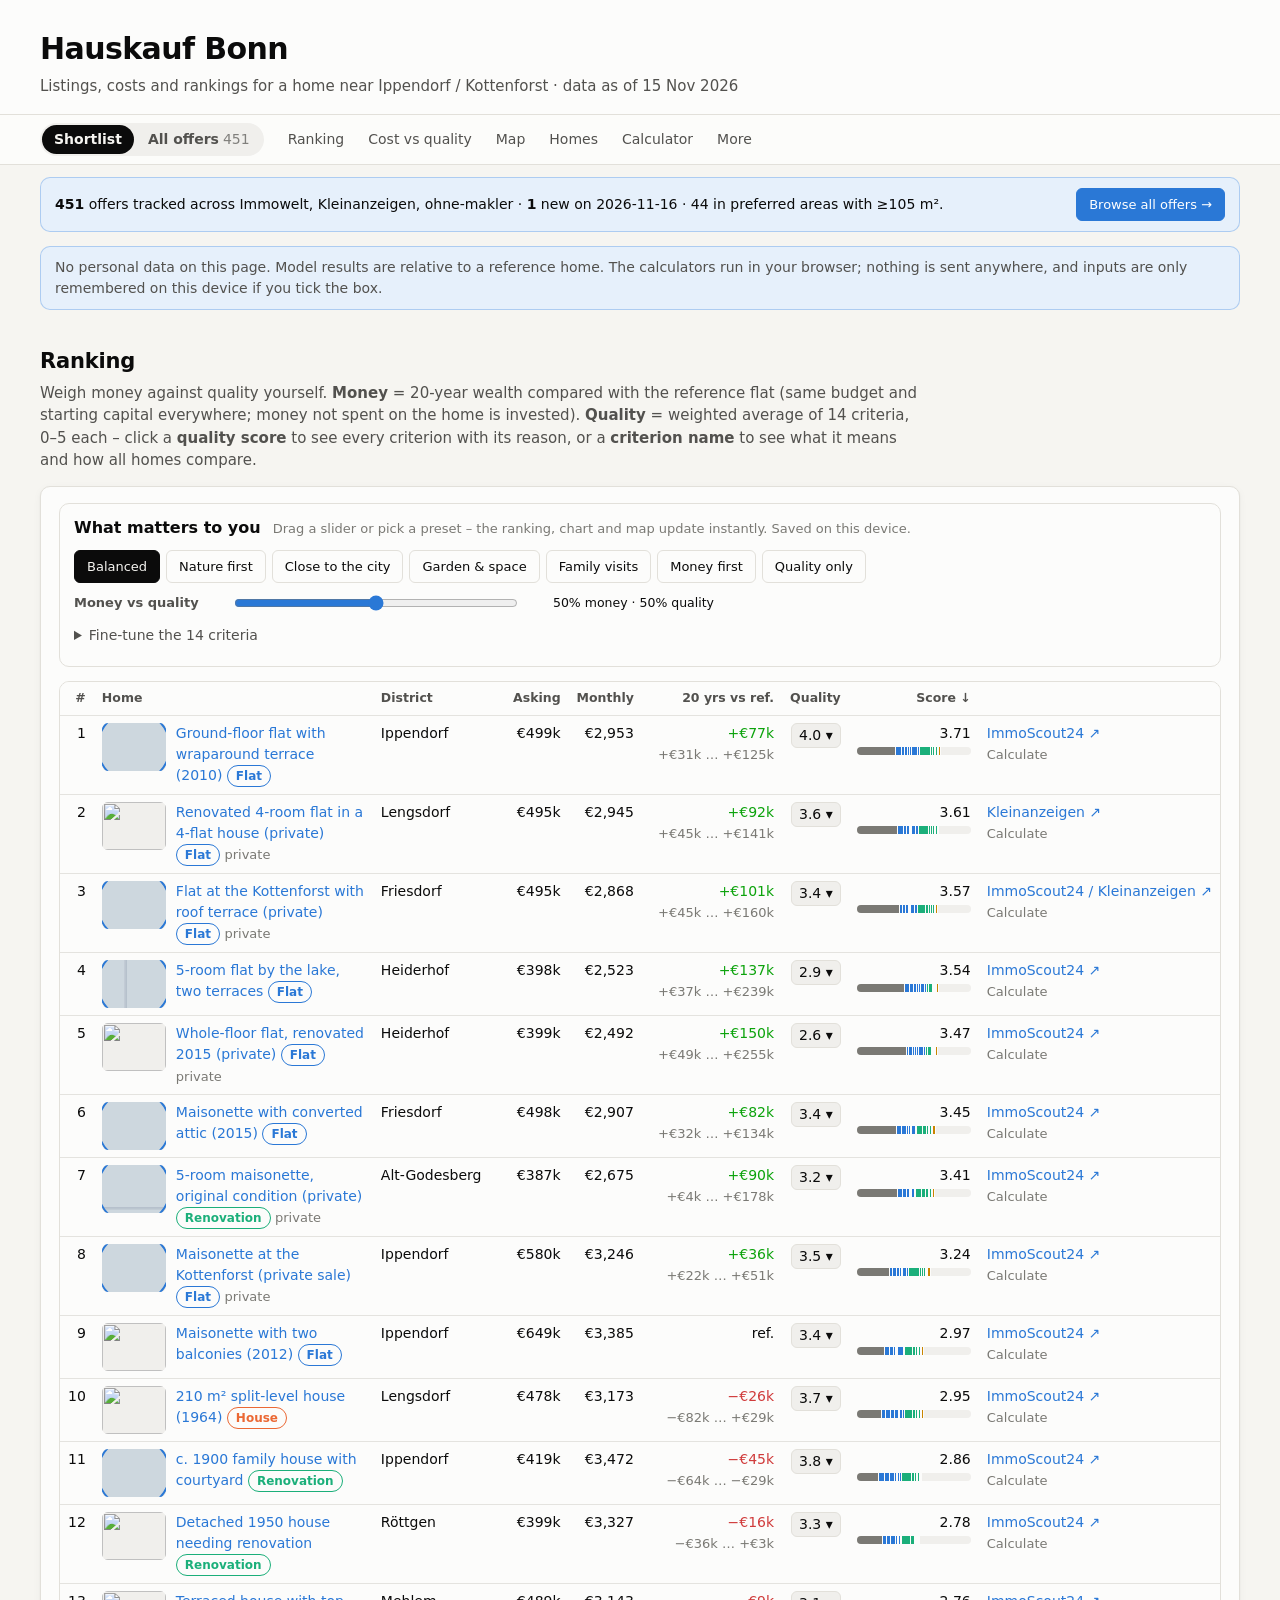
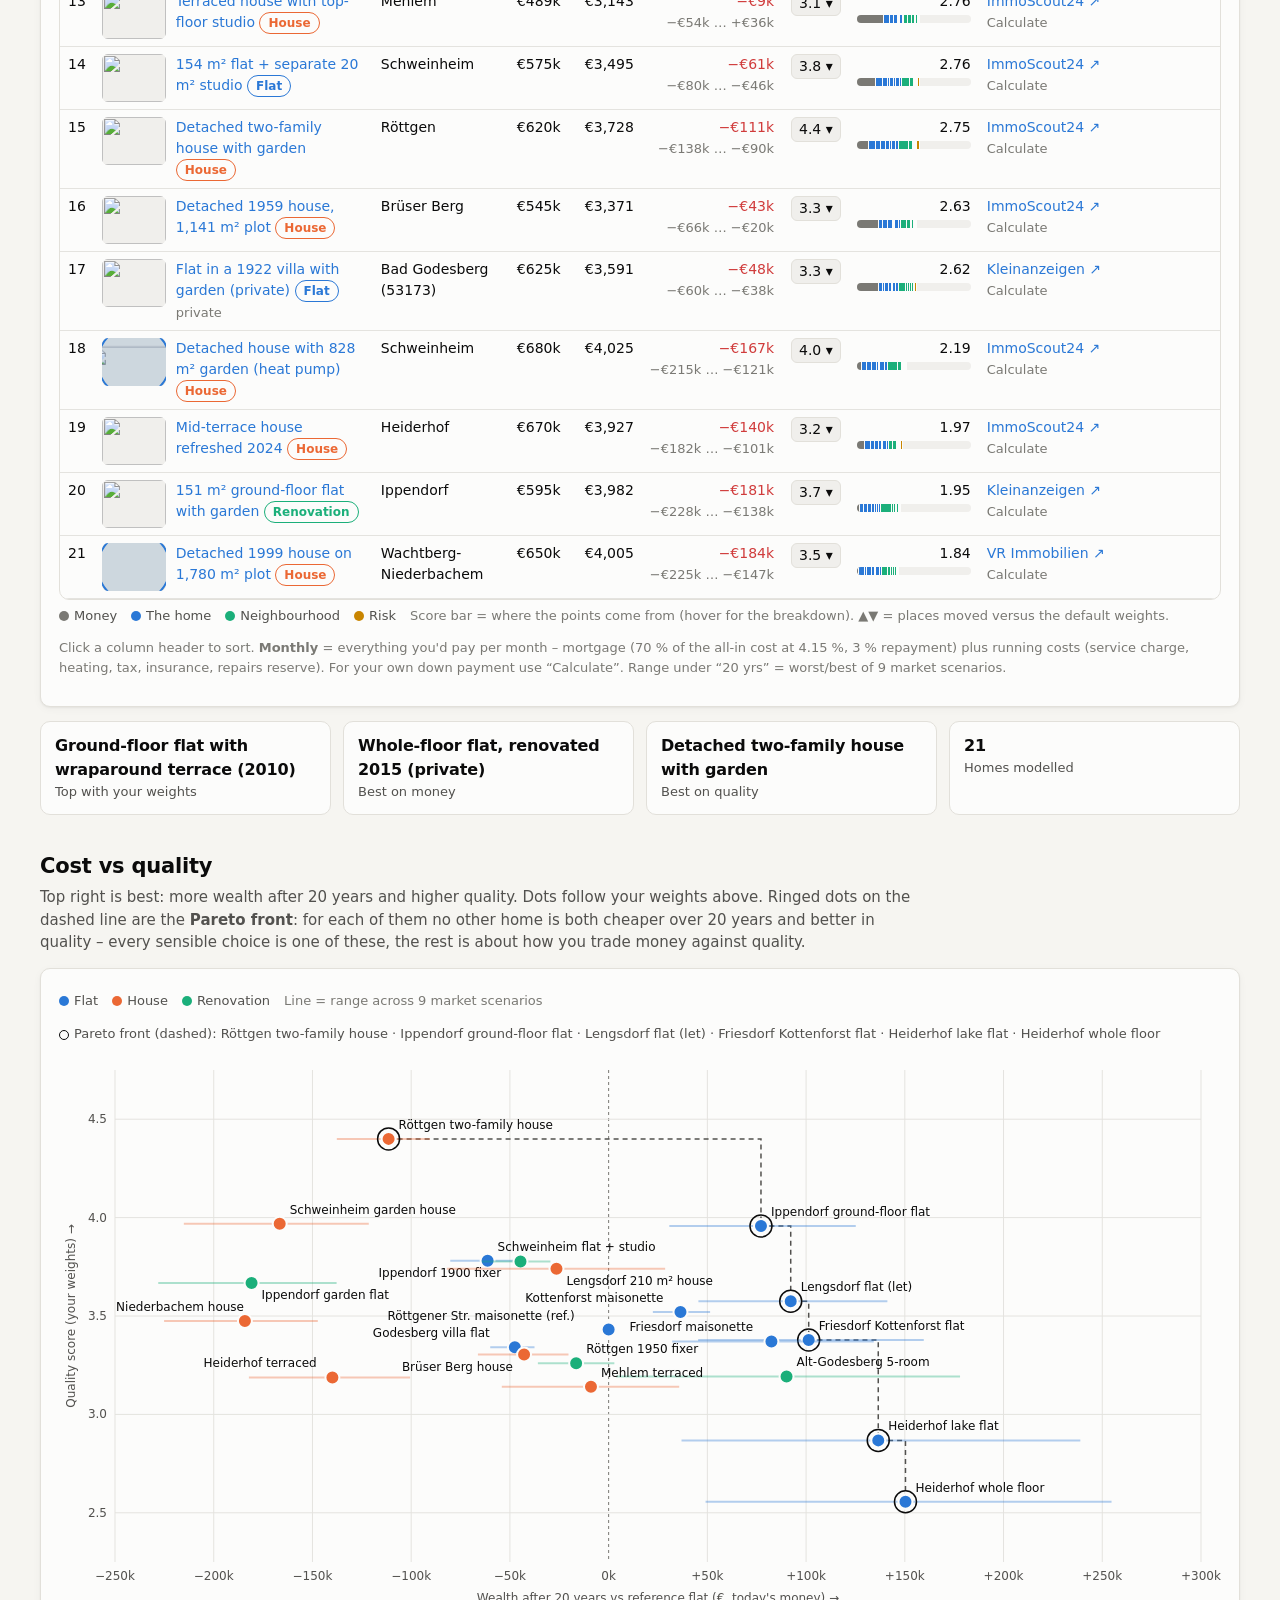
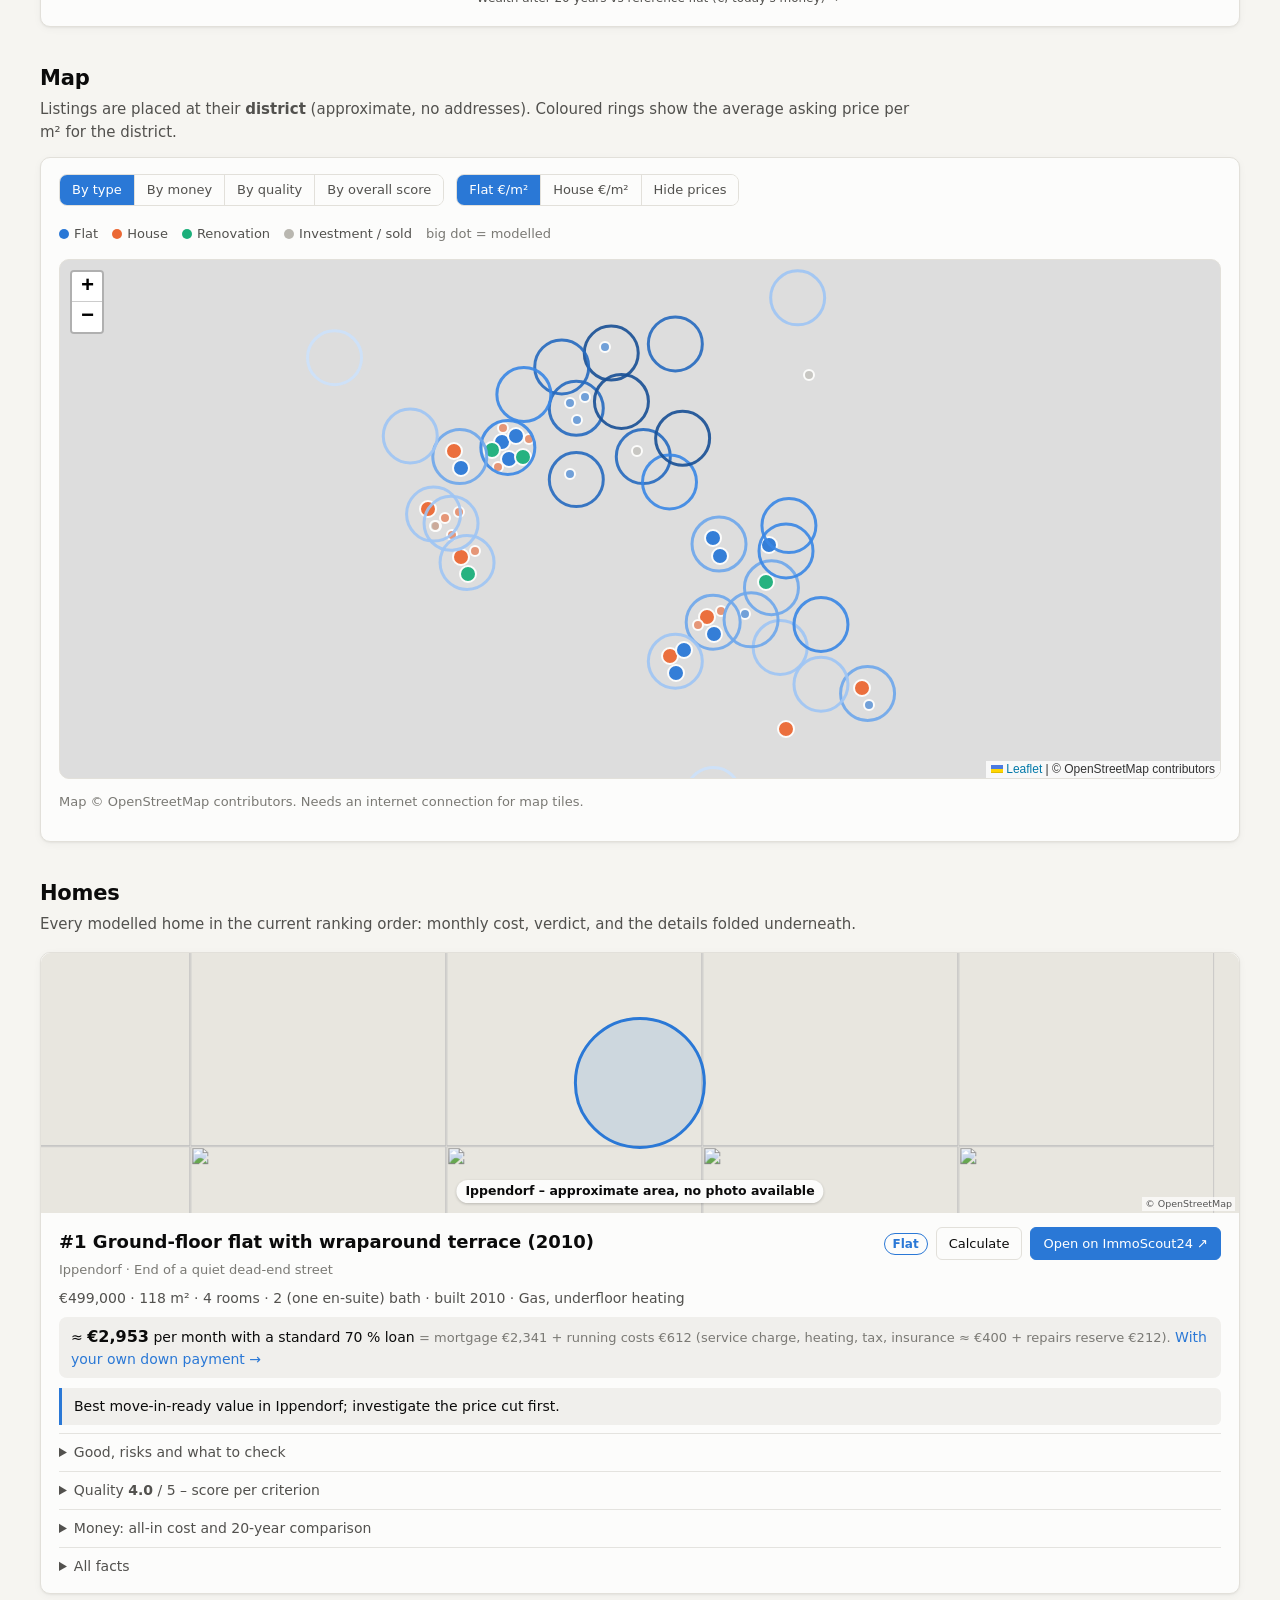
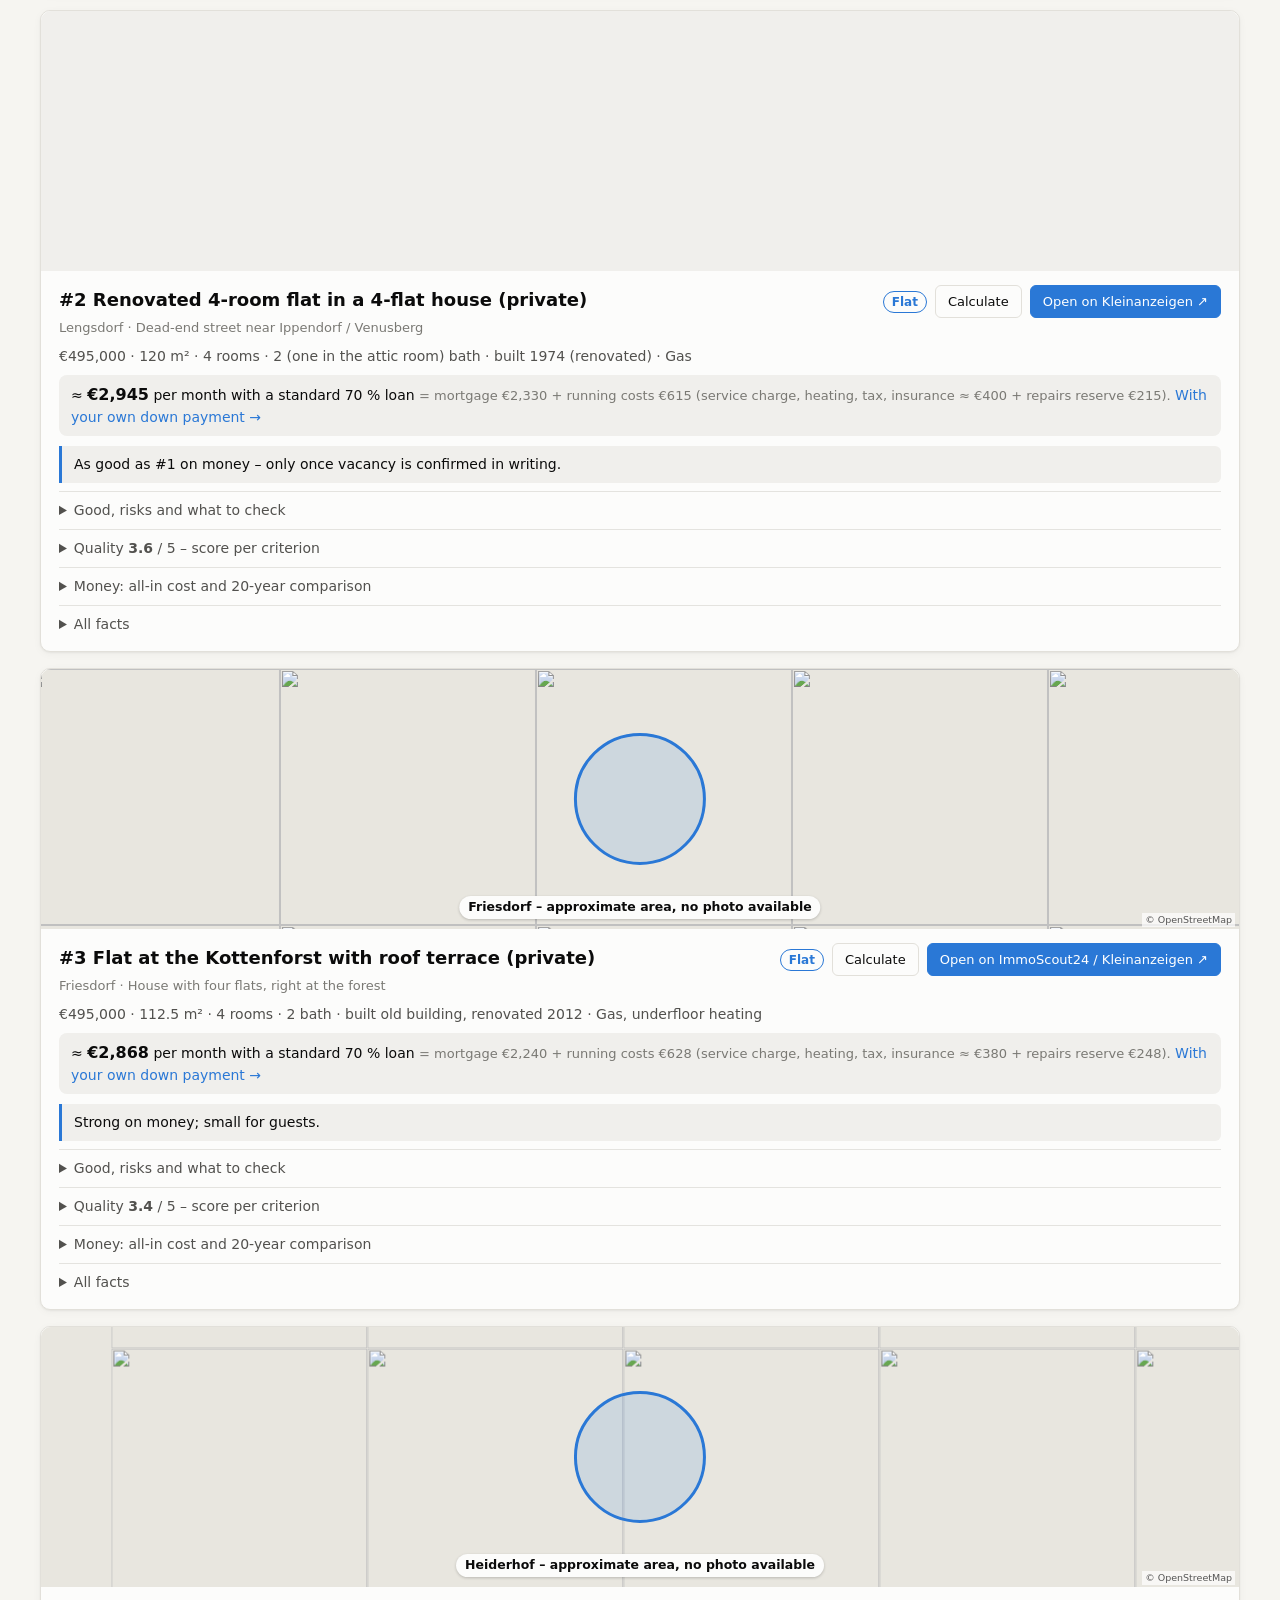
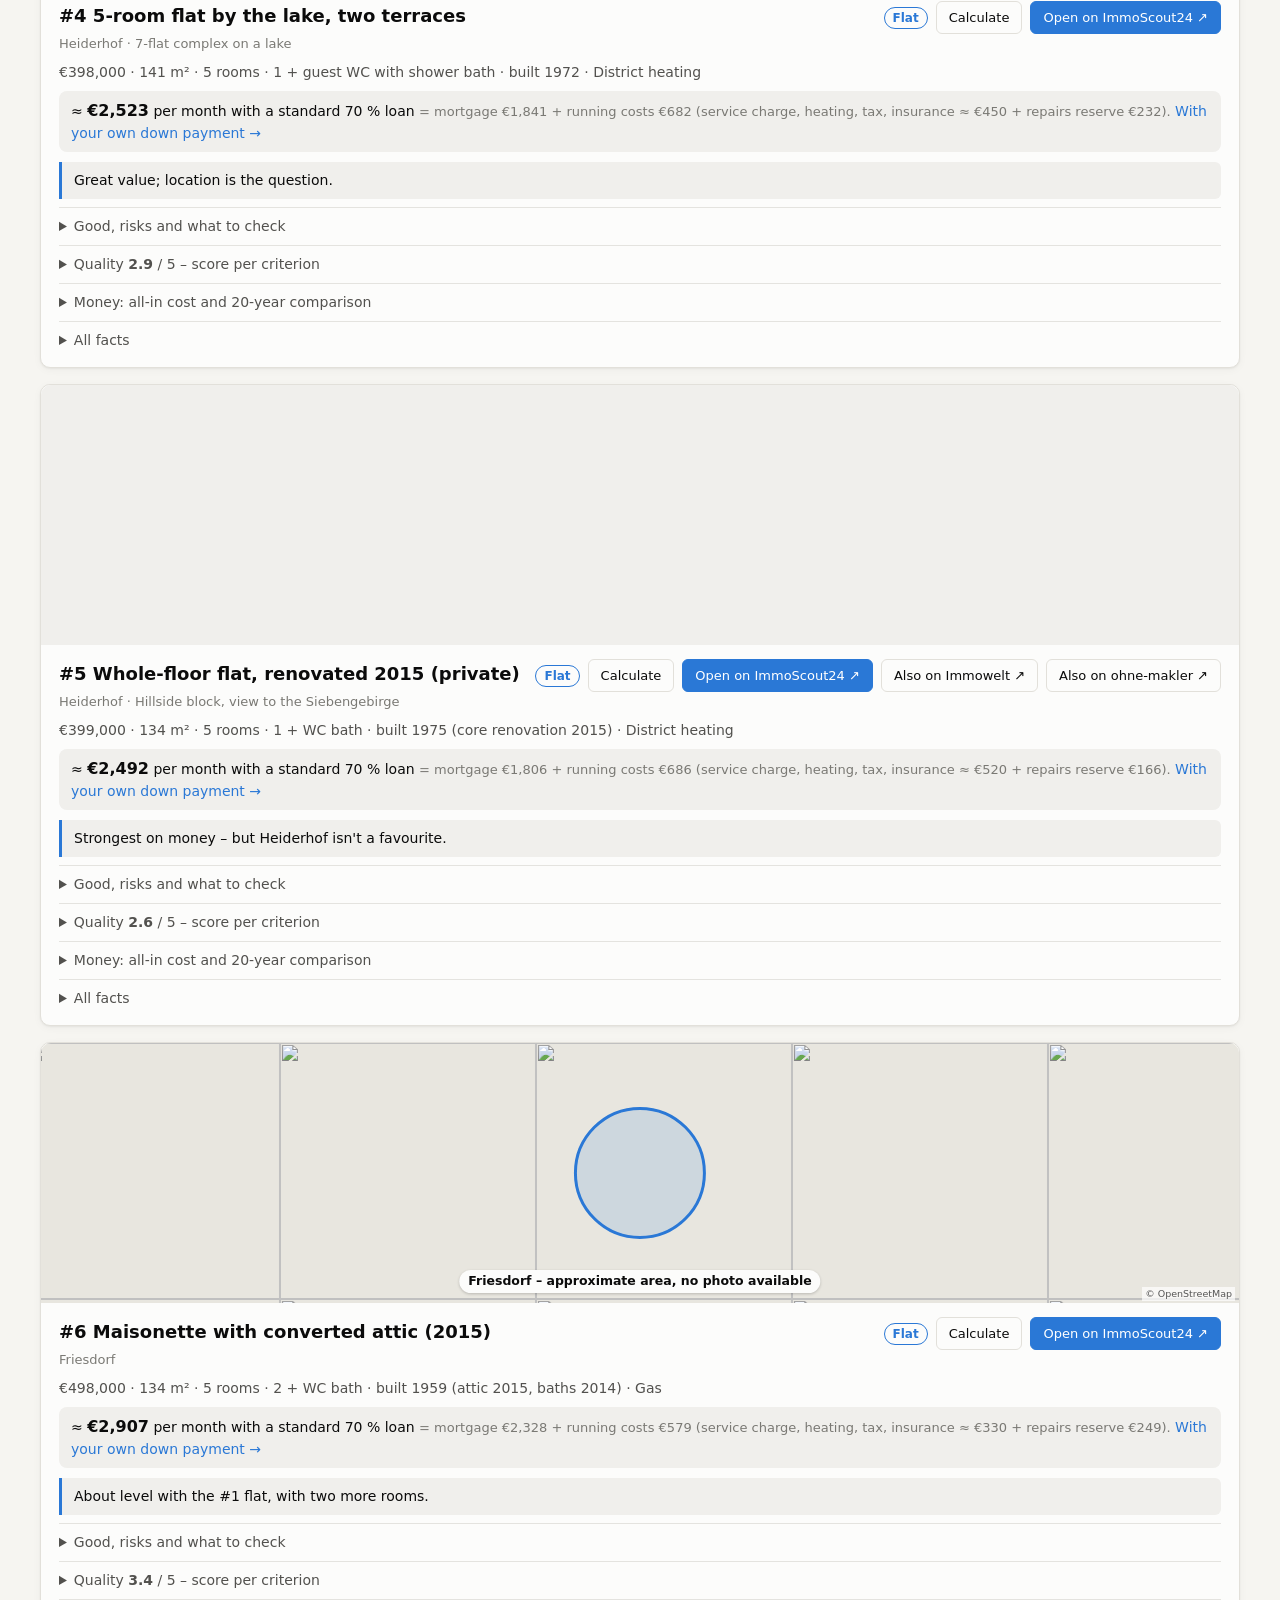
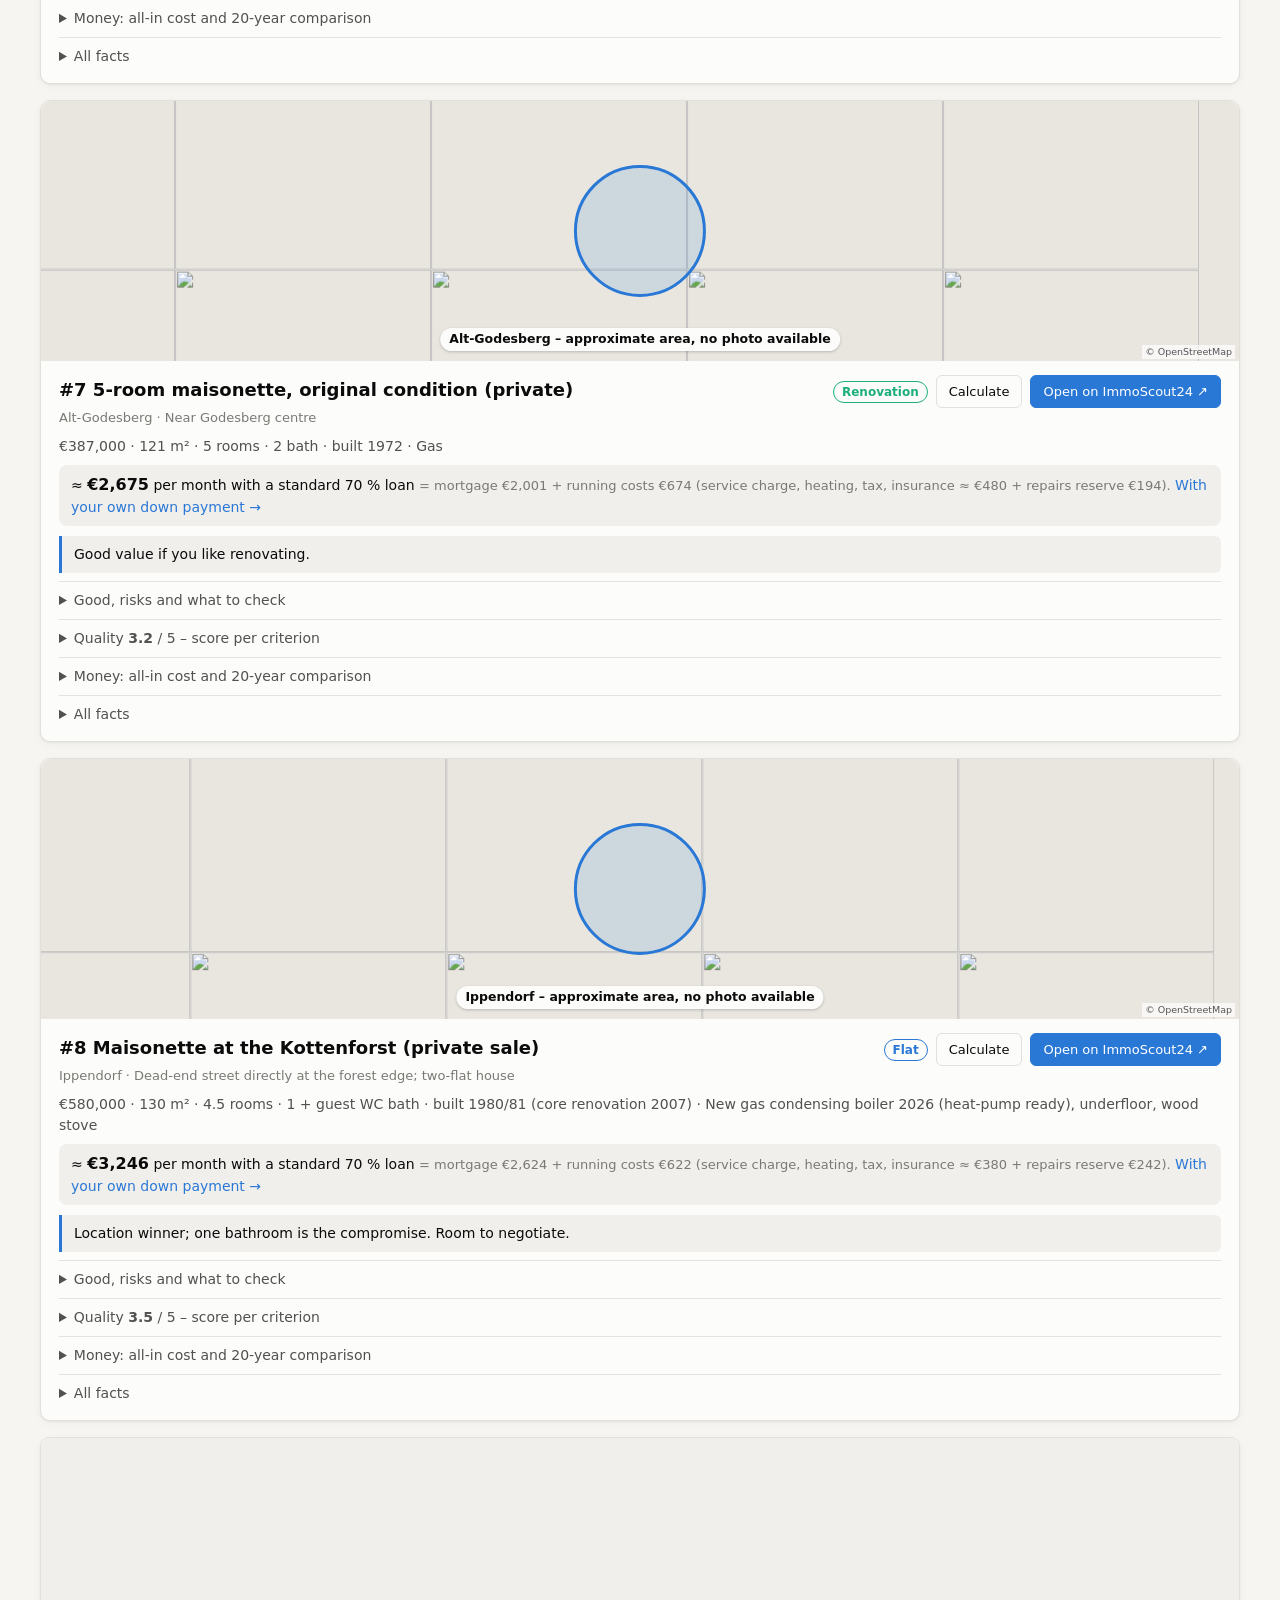
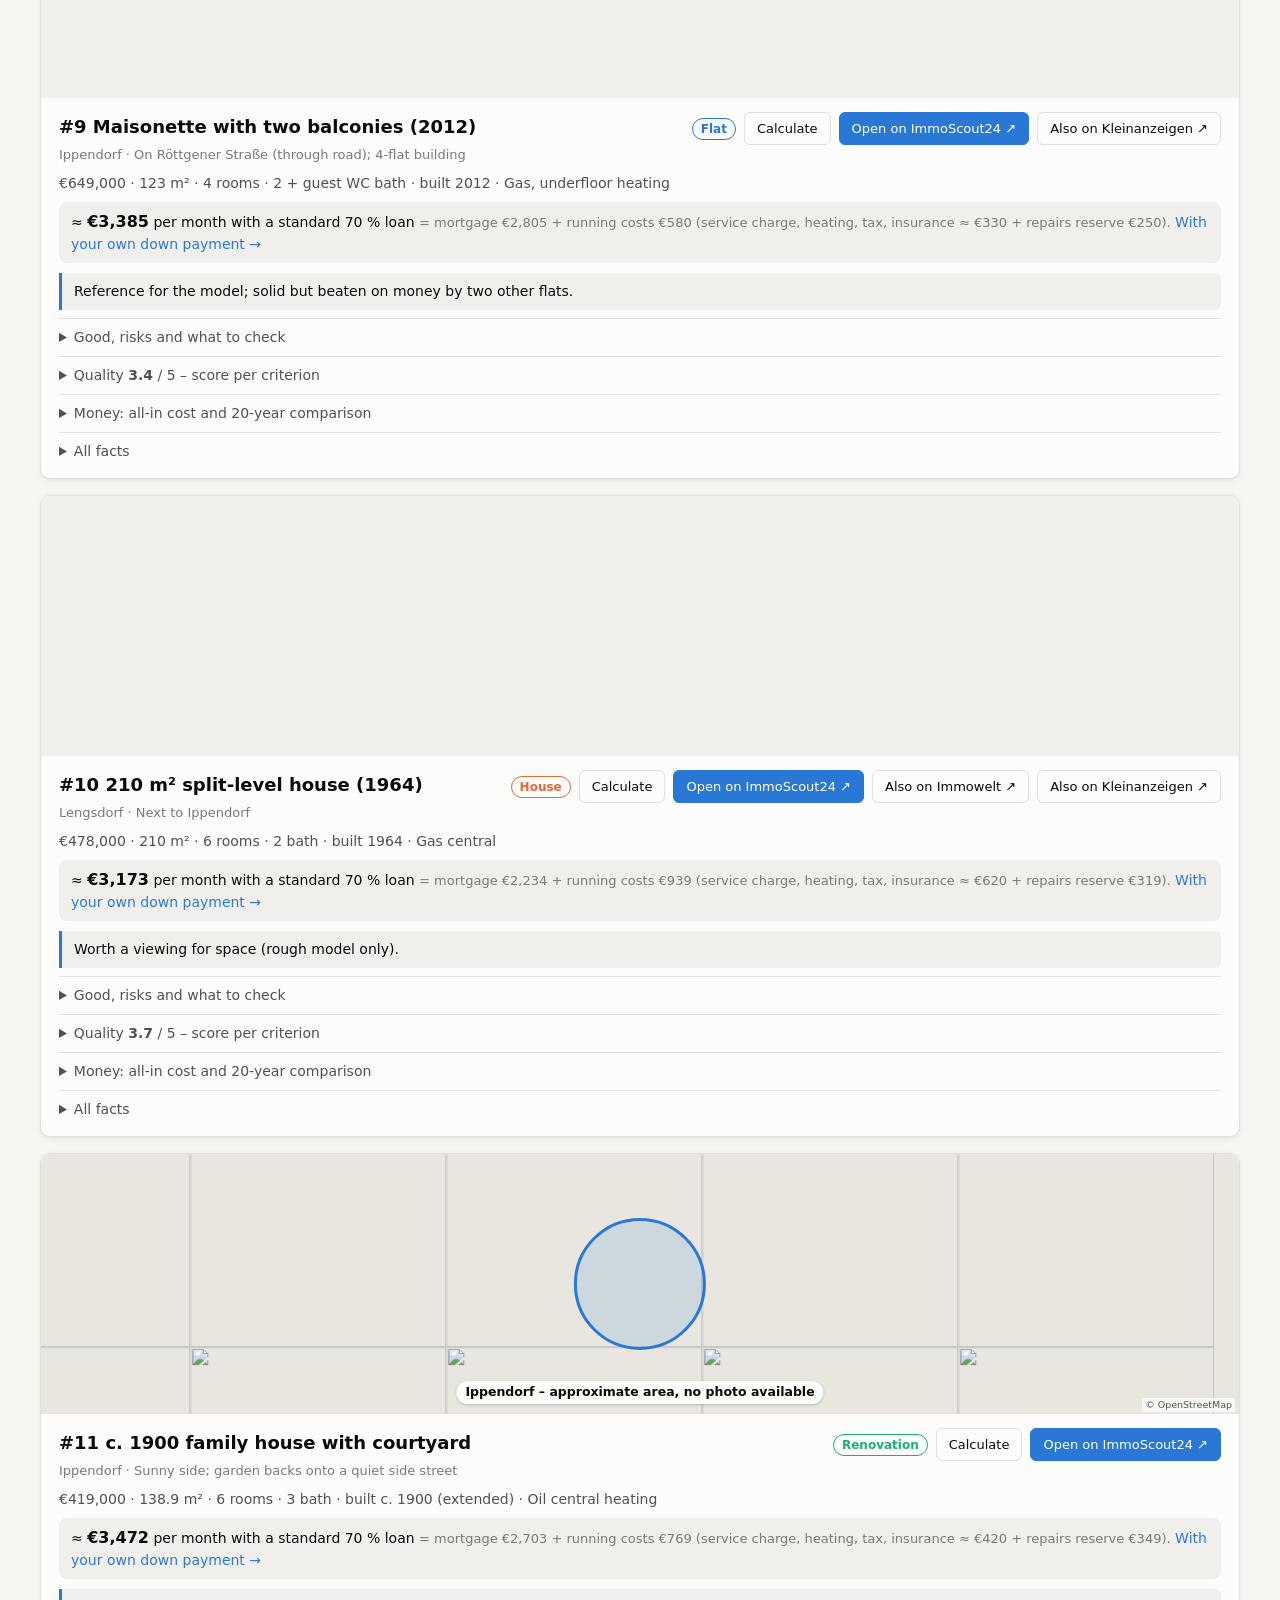
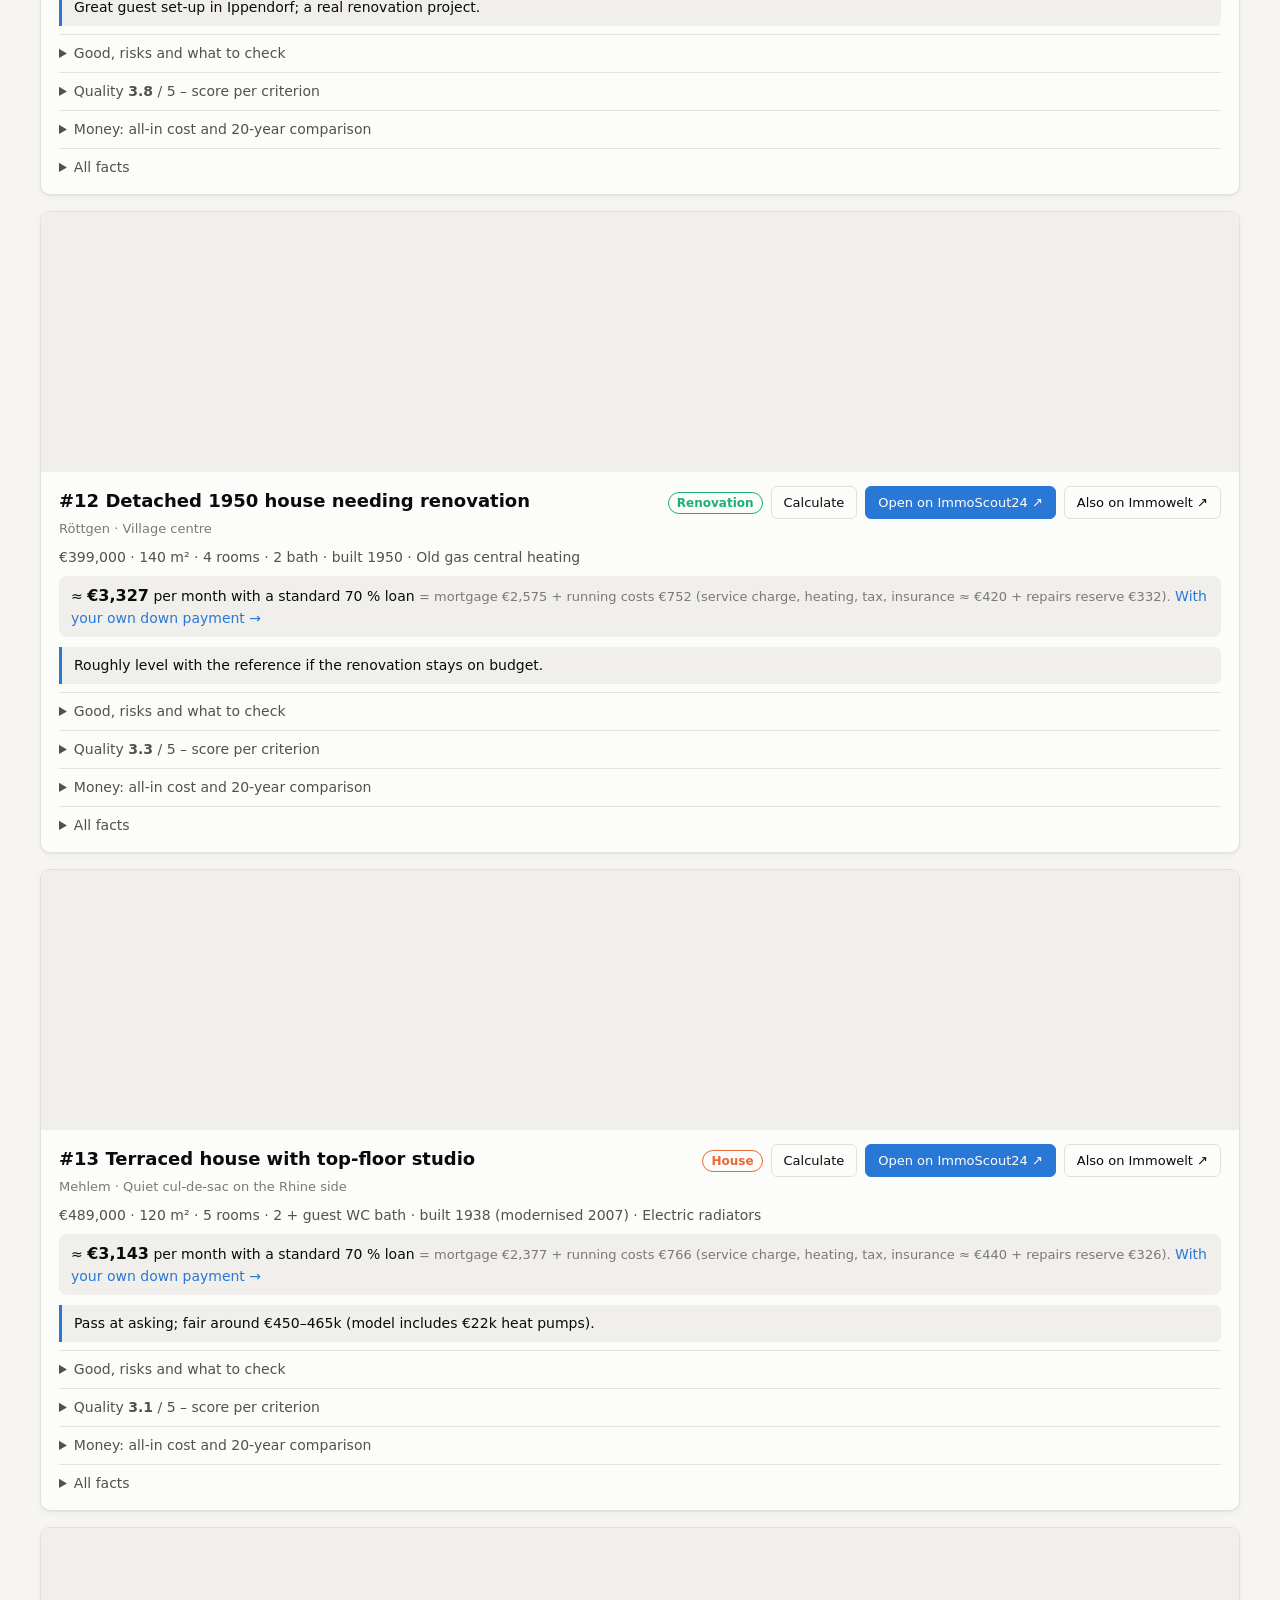
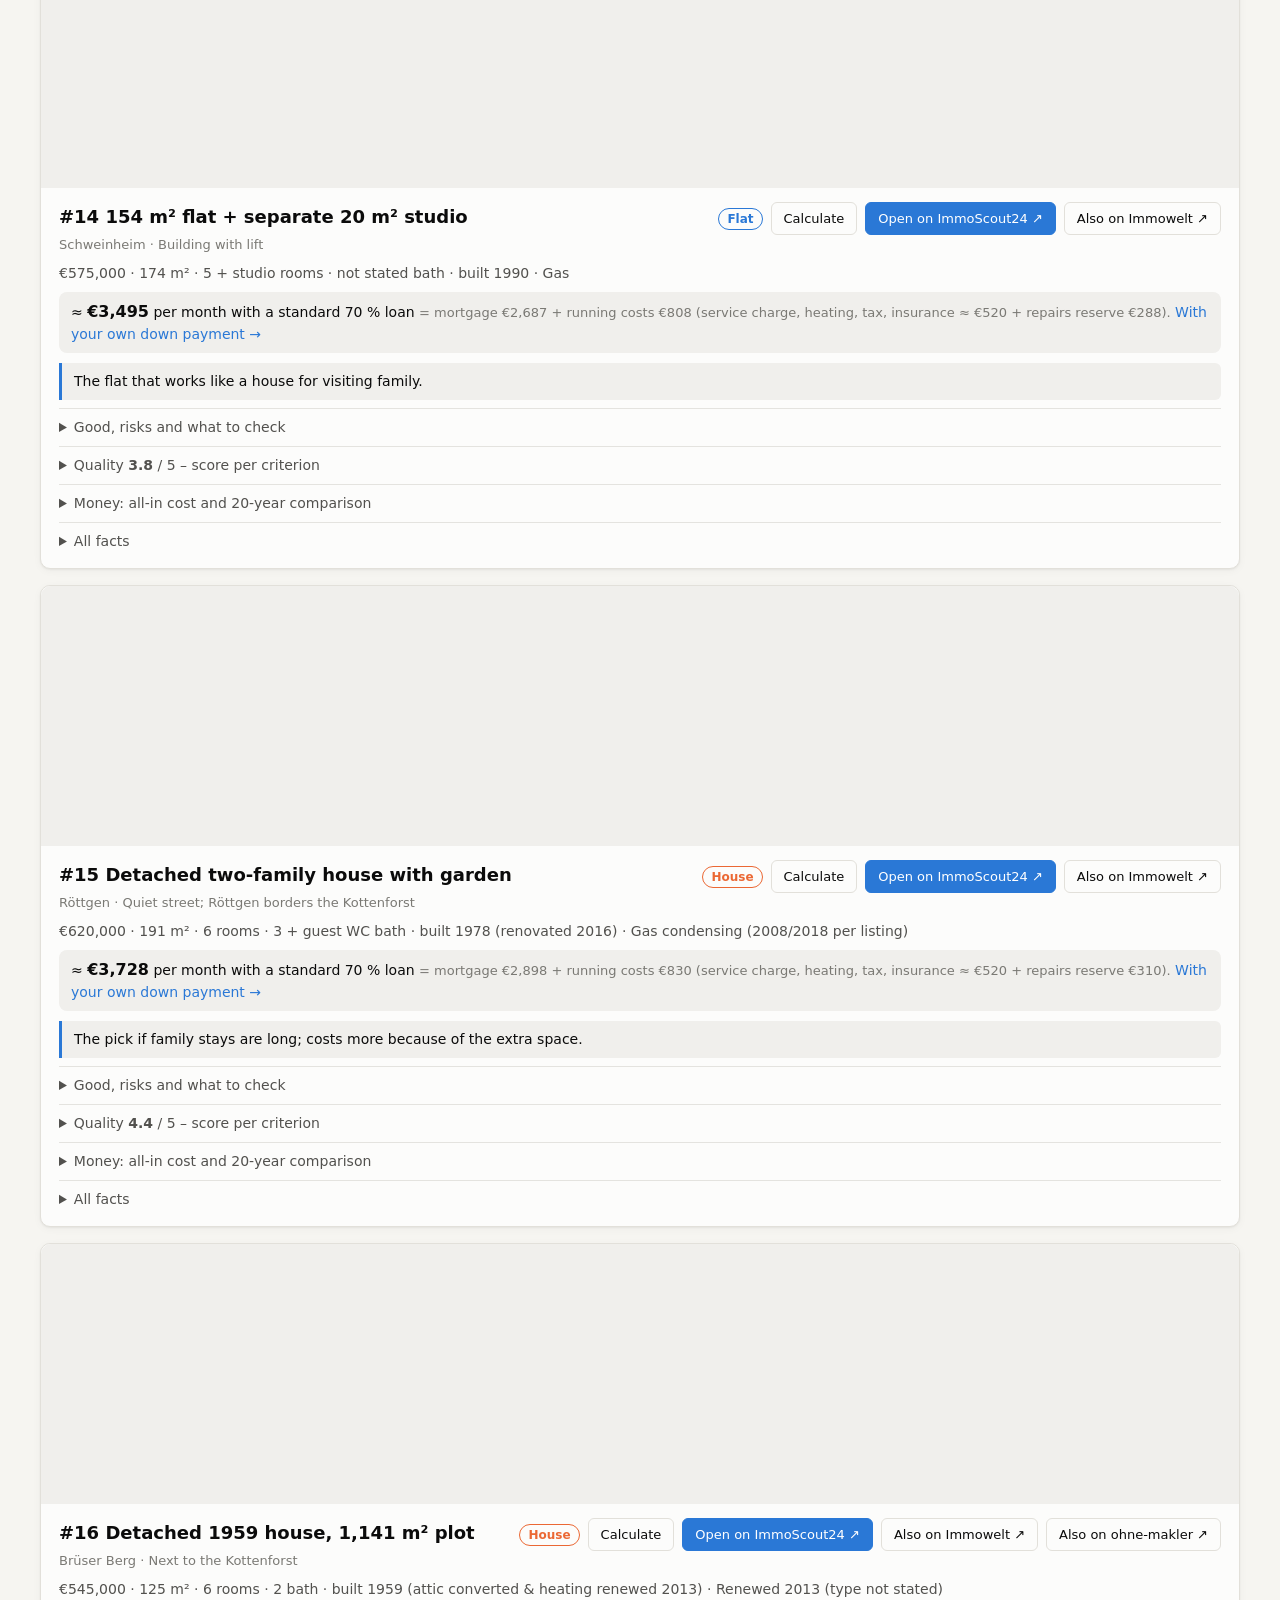
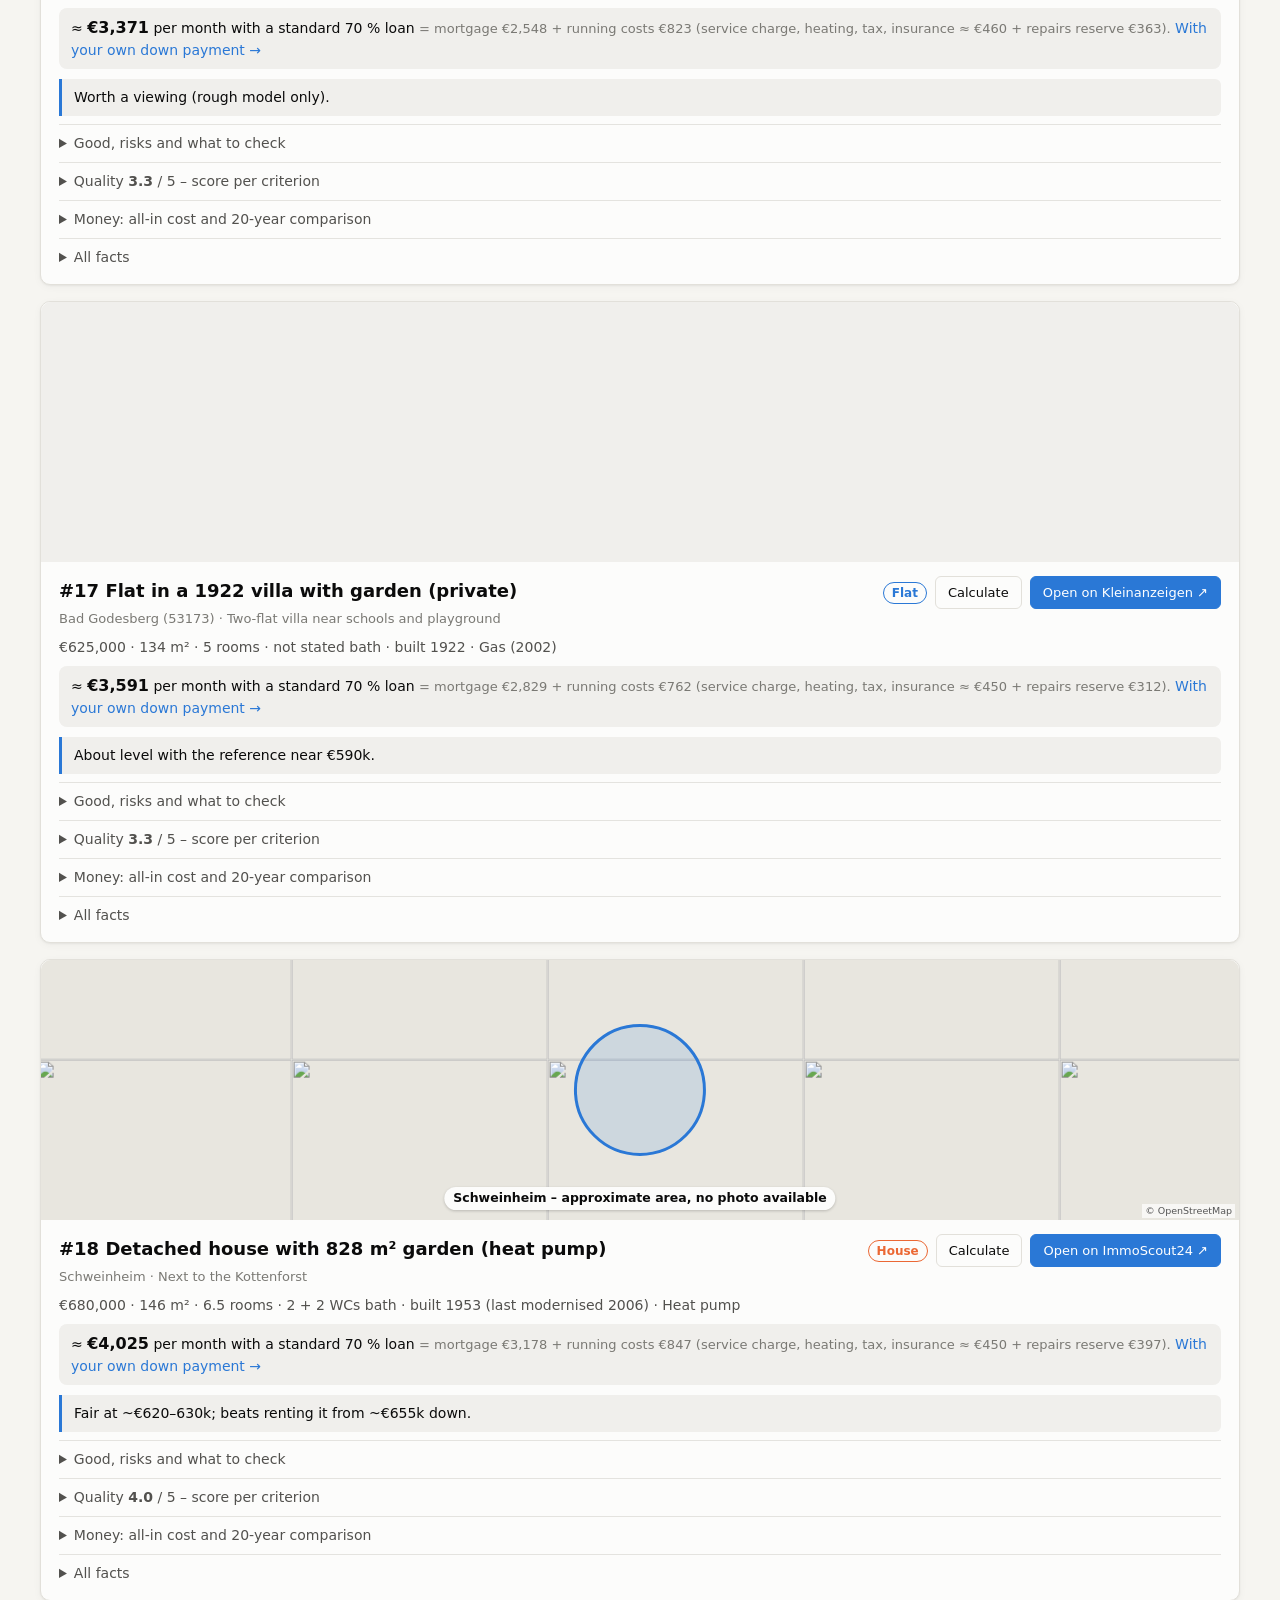
==== commit e270962a: "Simpler views, district maps instead of missing photos, clear monthly costs - Shortlist page: nav do" ====
--- a/overview.html
+++ b/overview.html
@@ -770,6 +770,7 @@
 .form { grid-template-columns: repeat(auto-fit, minmax(150px, 1fr)); }
 .filters { grid-template-columns: repeat(auto-fit, minmax(150px, 1fr)); align-items: end; }
 .form label, .filters label { display: flex; flex-direction: column; gap: 3px; font-size: 13px; color: var(--text-2); }
+.filters:not(.showadv) .adv { display: none !important; }
 .filters label.check { flex-direction: row; align-items: center; gap: 6px; padding-bottom: 6px; }
 .form input, .form select, .filters input:not([type=checkbox]), .filters select {
   font: inherit; font-size: 14px; width: 100%; padding: 6px 8px; color: var(--text); background: var(--surface);
@@ -827,6 +828,17 @@
 /* photos */
 .homecell { display: flex; gap: 10px; align-items: flex-start; }
 .thumb-s { display: block; flex: none; width: 64px; height: 48px; object-fit: cover; border-radius: var(--radius-s); background: var(--surface-2); }
+
+/* district map in place of a photo */
+.dmap { position: absolute; inset: 0; overflow: hidden; background: #e8e6df; }
+.dmap-in { position: absolute; left: 50%; top: 50%; }
+.dmap-in img { position: absolute; width: 256px; height: 256px; max-width: none; filter: saturate(.75); }
+.dmap-ring { position: absolute; left: 50%; top: 50%; transform: translate(-50%, -50%); border: 3px solid var(--accent); border-radius: 50%; background: color-mix(in srgb, var(--accent) 14%, transparent); }
+.dmap-label { position: absolute; left: 50%; bottom: 10px; transform: translateX(-50%); padding: 2px 9px; font-size: 12.5px; font-weight: 650; background: var(--surface); color: var(--text); border-radius: 99px; box-shadow: 0 1px 3px rgb(0 0 0 / .2); white-space: nowrap; }
+.dmap-attr { position: absolute; right: 4px; bottom: 2px; font-size: 9.5px; color: #555; background: rgb(255 255 255 / .7); padding: 0 3px; }
+.thumb-s.mapthumb { position: relative; overflow: hidden; }
+.thumb-s.mapthumb .dmap-label, .thumb-s.mapthumb .dmap-attr { display: none; }
+.thumb-s.mapthumb .dmap-ring { border-width: 2px; }
 
 /* ---------- criteria & weights ---------- */
 button.crit { padding: 0; font: inherit; text-align: left; color: var(--accent); background: none; border: 0; border-bottom: 1px dotted color-mix(in srgb, var(--accent) 60%, transparent); cursor: pointer; }
@@ -871,7 +883,7 @@
 #rank-table td:nth-child(2) { min-width: 220px; }
 .mv { font-size: 11px; font-weight: 650; }
 .listing { margin-top: 16px; }
-.listing .hero { display: block; height: 260px; margin: -16px -18px 14px; border-radius: var(--radius) var(--radius) 0 0; background: var(--surface-2) center / cover no-repeat; }
+.listing .hero { position: relative; overflow: hidden; display: block; height: 260px; margin: -16px -18px 14px; border-radius: var(--radius) var(--radius) 0 0; background: var(--surface-2) center / cover no-repeat; }
 .listing .head { display: flex; flex-wrap: wrap; gap: 8px 14px; align-items: baseline; justify-content: space-between; }
 .listing .head h3 { margin: 0; font-size: 18px; }
 .facts { display: grid; grid-template-columns: repeat(auto-fit, minmax(170px, 1fr)); gap: 6px 16px; margin: 10px 0; font-size: 14px; }
@@ -880,6 +892,18 @@
 .cols3 ul { margin: 4px 0 0; padding-left: 18px; } .cols3 h4 { margin: 0; font-size: 13px; color: var(--text-2); }
 .verdict { margin-top: 10px; padding: 8px 12px; font-size: 14px; background: var(--surface-2); border-left: 3px solid var(--accent); border-radius: 0 6px 6px 0; }
 .remember { font-size: 13px; color: var(--text-2); }
+.keyfacts { margin: 8px 0 0; font-size: 14px; color: var(--text-2); }
+details.sect { margin-top: 10px; background: var(--surface); border: 1px solid var(--border); border-radius: var(--radius); padding: 12px 16px; }
+details.sect > summary { list-style: none; display: flex; align-items: center; gap: 8px; color: var(--text); }
+details.sect > summary::-webkit-details-marker { display: none; }
+details.sect > summary::before { content: "▸"; color: var(--text-3); transition: transform .15s; }
+details.sect[open] > summary::before { transform: rotate(90deg); }
+details.sect > summary h3 { margin: 0; font-size: 16px; }
+details.sect[open] > summary { margin-bottom: 12px; }
+.finetune { margin-top: 4px; } .finetune > summary { font-size: 14px; margin-bottom: 8px; }
+details.more { margin-top: 8px; border-top: 1px solid var(--grid); padding-top: 8px; }
+details.more > summary { font-size: 14px; }
+details.more[open] > summary { margin-bottom: 8px; }
 .buygrid { display: grid; grid-template-columns: minmax(0, 5fr) minmax(0, 6fr); gap: 18px 28px; margin-top: 10px; }
 .buyin fieldset { margin: 0 0 12px; padding: 0; border: 0; }
 .buyin legend { padding: 0; margin-bottom: 6px; font-size: 12px; font-weight: 650; letter-spacing: .04em; text-transform: uppercase; color: var(--text-3); }
@@ -888,6 +912,17 @@
 .buyout h4 { margin: 0 0 6px; font-size: 12px; letter-spacing: .04em; text-transform: uppercase; color: var(--text-3); }
 .buyout h4:not(:first-child) { margin-top: 14px; }
 .buyout .out { margin-top: 0; grid-template-columns: repeat(auto-fit, minmax(150px, 1fr)); }
+.monthly { margin-bottom: 4px; }
+.mtotal { display: flex; justify-content: space-between; align-items: baseline; padding: 10px 12px; border-radius: 8px; background: var(--accent-soft); }
+.mtotal span { font-weight: 600; color: var(--text-2); } .mtotal b { font-size: 26px; letter-spacing: -.02em; }
+.mstack { display: flex; height: 10px; margin: 8px 0 4px; overflow: hidden; border-radius: 5px; background: var(--surface-2); }
+.mstack > span { height: 100%; border-right: 1px solid var(--surface); }
+.mtable { font-size: 13.5px; } .mtable td { padding: 3px 4px; border-bottom: 1px solid var(--grid); }
+.mtable tbody tr:hover { background: none; }
+.mtable i { display: inline-block; width: 9px; height: 9px; margin-right: 7px; border-radius: 2px; vertical-align: middle; }
+.mtable tr.sum td { font-weight: 600; border-bottom: 0; } .mtable tr.sum:first-of-type td { border-top: 2px solid var(--border); }
+.costline { margin: 8px 0 0; padding: 8px 12px; font-size: 14px; background: var(--surface-2); border-radius: 8px; }
+.costline b { font-size: 16px; }
 .warnline { margin: 0 0 12px; padding: 8px 12px; font-size: 13.5px; border-left: 3px solid var(--warn); background: color-mix(in srgb, var(--warn) 10%, transparent); border-radius: 0 6px 6px 0; }
 
 /* ---------- offers page ---------- */
@@ -956,8 +991,7 @@
 </div></header>
 <nav class="sticky"><div class="wrap">
   <span class="navtabs"><a href="overview.html" class="tab on">Shortlist</a><a href="offers.html" class="tab">All offers<span class="count" id="offers-count"></span></a></span>
-  <a href="#ranking">Ranking</a><a href="#criteria">What counts</a><a href="#value">Cost vs quality</a><a href="#map-sec">Map</a><a href="#hoods">Neighbourhoods</a><a href="#market">Market prices</a>
-  <a href="#calc">Calculators</a><a href="#details">Listings</a><a href="#screened">Screened</a><a href="#checklist">Checklist</a><a href="#log">Log</a><a href="#method">Method</a>
+  <a href="#ranking">Ranking</a><a href="#value">Cost vs quality</a><a href="#map-sec">Map</a><a href="#details">Homes</a><a href="#calc">Calculator</a><a href="#more">More</a>
 </div></nav>
 <main><div class="wrap">
 
@@ -972,19 +1006,13 @@
       <div class="whead"><h3>What matters to you</h3><span class="note">Drag a slider or pick a preset – the ranking, chart and map update instantly. Saved on this device.</span></div>
       <div class="presets" id="presets"></div>
       <div class="moneyw" id="money-w"></div>
-      <div class="wgroups" id="weights"></div>
+      <details class="finetune"><summary>Fine-tune the 14 criteria</summary><div class="wgroups" id="weights"></div></details>
     </div>
     <div class="tablewrap"><table id="rank-table"></table></div>
     <div class="legend"><span><i style="background:var(--text-3)"></i>Money</span><span><i style="background:var(--flat)"></i>The home</span><span><i style="background:var(--renovation)"></i>Neighbourhood</span><span><i style="background:var(--warn)"></i>Risk</span><span class="note">Score bar = where the points come from (hover for the breakdown). ▲▼ = places moved versus the default weights.</span></div>
-    <p class="note">Click a column header to sort. “Std. monthly” = running costs + mortgage if 70% of the all-in cost is borrowed at 4.15% with 3% repayment (a neutral standard, not anyone's real financing). Range = worst/best of 9 market scenarios.</p>
+    <p class="note">Click a column header to sort. <b>Monthly</b> = everything you'd pay per month – mortgage (70 % of the all-in cost at 4.15 %, 3 % repayment) plus running costs (service charge, heating, tax, insurance, repairs reserve). For your own down payment use “Calculate”. Range under “20 yrs” = worst/best of 9 market scenarios.</p>
   </div>
   <div class="kpis" id="kpis"></div>
-</section>
-
-<section id="criteria">
-  <h2>What counts</h2>
-  <p class="lead">The quality score is built from these criteria. Click any of them for the full scale, the data behind it and how every shortlisted home scores. Change the weights above under “Adjust what counts”.</p>
-  <div class="critgrid" id="crit-cards"></div>
 </section>
 
 <section id="value">
@@ -1007,31 +1035,21 @@
   </div>
 </section>
 
-<section id="hoods">
-  <h2>Neighbourhoods</h2>
-  <p class="lead" id="hoods-lead"></p>
-  <div class="tablewrap"><table id="hoods-table"></table></div>
+<section id="details">
+  <h2>Homes</h2>
+  <p class="lead">Every modelled home in the current ranking order: monthly cost, verdict, and the details folded underneath.</p>
+  <div id="listing-cards"></div>
 </section>
 
-<section id="market">
-  <h2>Market prices by district</h2>
-  <p class="lead" id="market-source"></p>
-  <div class="card">
-    <div class="seg" id="mk-kind"><button data-k="flat" class="on">Flats</button><button data-k="house">Houses</button></div>
-    <div class="chartbox" id="market-chart" style="margin-top:10px"></div>
-    <details style="margin-top:10px"><summary>Table</summary><div class="tablewrap" style="margin-top:8px"><table id="market-table"></table></div></details>
-  </div>
-</section>
-
 <section id="calc">
-  <h2>Calculators</h2>
+  <h2>Calculator</h2>
   <p class="lead">All calculations run locally in your browser.</p>
   <label class="remember"><input type="checkbox" id="remember"> Remember my calculator inputs on this device</label>
   <button class="btn" id="reset-inputs" style="margin-left:8px">Reset to defaults</button>
   <div class="banner" id="calc-for" hidden></div>
 
-  <div class="card buycalc" style="margin-top:12px"><h3>1 · Purchase &amp; mortgage</h3>
-    <p class="note">Enter the price and your down payment – the loan is what's left of the all-in cost. The rate follows the loan-to-value (typical 10-year rates; switch to “manual” for your bank's offer).</p>
+  <div class="card buycalc" style="margin-top:12px"><h3>1 · Purchase, mortgage &amp; monthly cost</h3>
+    <p class="note">Enter the price and your down payment – the loan is what's left of the all-in cost. The rate follows the loan-to-value (typical 10-year rates; switch to “manual” for your bank's offer). Running costs are pre-filled from the listing when you come from “Calculate”; hover a field for what it covers.</p>
     <div class="buygrid">
       <div class="buyin" id="f-buy"></div>
       <div class="buyout"><div id="o-buy"></div><div class="chartbox" id="c-mort"></div></div>
@@ -1046,21 +1064,31 @@
     <div class="form" id="f-m2"></div><div class="out" id="o-m2"></div></div>
 </section>
 
-<section id="details">
-  <h2>Listings in detail</h2>
-  <p class="lead">Every home I modelled, in the current ranking order. Links go to the original listing.</p>
-  <div id="listing-cards"></div>
-</section>
-
-<section id="screened">
-  <h2>Screened, not shortlisted</h2>
+<section id="more">
+  <h2>More</h2>
+  <p class="lead">Background: how the quality score works, district facts and prices, screened homes, checklists and the log.</p>
+<details class="sect" id="criteria"><summary><h3>What counts – the 14 quality criteria</h3></summary>
+  <p class="lead">The quality score is built from these criteria. Click any of them for the full scale, the data behind it and how every shortlisted home scores. Change the weights above under “Adjust what counts”.</p>
+  <div class="critgrid" id="crit-cards"></div>
+</details>
+<details class="sect" id="hoods"><summary><h3>Neighbourhoods – district facts from OpenStreetMap</h3></summary>
+  <p class="lead" id="hoods-lead"></p>
+  <div class="tablewrap"><table id="hoods-table"></table></div>
+</details>
+<details class="sect" id="market"><summary><h3>Market prices by district</h3></summary>
+  <p class="lead" id="market-source"></p>
+  <div class="card">
+    <div class="seg" id="mk-kind"><button data-k="flat" class="on">Flats</button><button data-k="house">Houses</button></div>
+    <div class="chartbox" id="market-chart" style="margin-top:10px"></div>
+    <details style="margin-top:10px"><summary>Table</summary><div class="tablewrap" style="margin-top:8px"><table id="market-table"></table></div></details>
+  </div>
+</details>
+<details class="sect" id="screened"><summary><h3>Screened, not shortlisted</h3></summary>
   <div class="tablewrap"><table id="screened-table"></table></div>
   <h3>Investments and sold</h3>
   <div class="tablewrap"><table id="invest-table"></table></div>
-</section>
-
-<section id="checklist">
-  <h2>Checklist</h2>
+</details>
+<details class="sect" id="checklist"><summary><h3>Checklist</h3></summary>
   <div class="grid g3">
     <div class="card"><h3>Ask for before an offer</h3><ul>
       <li>Floor plan with areas, energy certificate</li>
@@ -1082,16 +1110,12 @@
       <li>Buying a let flat to live in: notice periods 3–9 months, hardship objections, possible block after a condo split</li>
       <li>A building surveyor (~€1,000–1,500) pays for itself in negotiation</li></ul></div>
   </div>
-</section>
-
-<section id="log">
-  <h2>Log</h2>
+</details>
+<details class="sect" id="log"><summary><h3>Log</h3></summary>
   <p class="lead">Everything discussed while building this list (15 Nov 2026 unless noted).</p>
   <div class="tablewrap"><table id="log-table"></table></div>
-</section>
-
-<section id="method">
-  <h2>Method and assumptions</h2>
+</details>
+<details class="sect" id="method"><summary><h3>Method and assumptions</h3></summary>
   <div class="card">
     <ul>
       <li><b>Model:</b> monthly simulation over 25 years. Every option gets the same monthly budget and the same starting capital; housing costs come out of the budget and the rest is invested in a world index fund. Personal figures are kept private; only differences are shown here.</li>
@@ -1103,6 +1127,7 @@
       <li><b>Not captured:</b> light, layout, neighbours, and how much extra space is worth to you – that is what the weights are for.</li>
     </ul>
   </div>
+</details>
 </section>
 
 <footer>Data collected from public listings on ImmoScout24, Immowelt, Kleinanzeigen, ohne-makler.net and broker sites. Listings change daily; always check the original. Not financial advice.</footer>
@@ -1231,7 +1256,22 @@
     dlg.showModal();
   }
   document.addEventListener("click", ev => { const b = ev.target.closest("button.crit"); if (b) { ev.preventDefault(); ev.stopPropagation(); explain(b.dataset.crit); } }, true);
-  return {rule, CRITS, BY, GROUPS, AM, districtOf, area, space, forListing, weighted, breakdownTable, label, bar, explain, m, setExamples: f => { examplesFn = f; }};
+  // Small OpenStreetMap snapshot centred on a district with a circle around it – used where there's no photo.
+  // Homes are only known at district level, so the circle marks the area, not the house.
+  function districtMap(lat, lon, label, {zoom = 13, radiusM = 800, cols = 5, rows = 3} = {}) {
+    if (lat == null || lon == null) return "";
+    const n = 2 ** zoom, x = (lon + 180) / 360 * n, lr = lat * Math.PI / 180;
+    const y = (1 - Math.log(Math.tan(lr) + 1 / Math.cos(lr)) / Math.PI) / 2 * n;
+    const tx = Math.floor(x), ty = Math.floor(y), hx = Math.floor(cols / 2), hy = Math.floor(rows / 2);
+    const offX = (hx + x - tx) * 256, offY = (hy + y - ty) * 256;
+    const rPx = radiusM / (156543.03 * Math.cos(lr) / n);
+    let tiles = "";
+    for (let j = 0; j < rows; j++) for (let i = 0; i < cols; i++)
+      tiles += `<img src="https://tile.openstreetmap.org/${zoom}/${tx - hx + i}/${ty - hy + j}.png" style="left:${i * 256}px;top:${j * 256}px" alt="" loading="lazy" referrerpolicy="strict-origin-when-cross-origin">`;
+    return `<div class="dmap" title="Approximate area: ${e(label || "")}"><div class="dmap-in" style="transform:translate(${-offX}px,${-offY}px)">${tiles}</div>
+      <span class="dmap-ring" style="width:${2 * rPx}px;height:${2 * rPx}px"></span>${label ? `<span class="dmap-label">${e(label)}</span>` : ""}<span class="dmap-attr">© OpenStreetMap</span></div>`;
+  }
+  return {districtMap, rule, CRITS, BY, GROUPS, AM, districtOf, area, space, forListing, weighted, breakdownTable, label, bar, explain, m, setExamples: f => { examplesFn = f; }};
 })();
 
 const $ = (s, el = document) => el.querySelector(s);
@@ -1325,7 +1365,11 @@
 }
 
 // ---------- photos (hotlinked from the portal; ImmoScout homes use their Immowelt/Kleinanzeigen copy) ----------
-const thumb = l => l.image ? `<img class="thumb-s" src="${esc(l.image)}" alt="" loading="lazy" referrerpolicy="no-referrer">` : `<span class="thumb-s none"></span>`;
+const thumb = l => l.image ? `<img class="thumb-s" src="${esc(l.image)}" alt="" loading="lazy" referrerpolicy="no-referrer">`
+  : `<span class="thumb-s mapthumb" title="No photo – map of ${esc(l.district)}">${QC.districtMap(l.lat, l.lon, "", {zoom: 12, radiusM: 900, cols: 3, rows: 3})}</span>`;
+const hero = l => l.image
+  ? `<a class="hero" href="${esc((l.also_on || [])[0]?.url || l.url)}" target="_blank" rel="noopener" style="background-image:url('${esc(l.image)}')" title="Photo from the portal – opens the listing"></a>`
+  : `<div class="hero">${QC.districtMap(l.lat, l.lon, `${l.district} – approximate area, no photo available`)}</div>`;
 const alsoOn = l => (l.also_on || []).map(a => `<a class="btn" href="${esc(a.url)}" target="_blank" rel="noopener">Also on ${esc({immowelt: "Immowelt", kleinanzeigen: "Kleinanzeigen", ohnemakler: "ohne-makler"}[a.source] || a.source)} ↗</a>`).join("");
 
 // ---------- ranking table ----------
@@ -1342,10 +1386,9 @@
 function renderRanking() {
   const COLS = [
     ["rank", "#", r => "", true], ["title", "Home", null, false], ["district", "District", r => r.l.district, false],
-    ["asking", "Asking", r => r.l.asking, true], ["allin", "All-in", r => r.m.all_in, true], ["m2", "€/m²", r => r.m2, true],
-    ["std", "Std. monthly", r => r.m.std_monthly, true], ["money", "20 yrs vs ref.", r => r.m.vs_ref_20y, true],
+    ["asking", "Asking", r => r.l.asking, true], ["std", "Monthly", r => r.m.std_monthly, true], ["money", "20 yrs vs ref.", r => r.m.vs_ref_20y, true],
     ["q", "Quality", r => r.q, true], ["combined", "Score", r => r.c, true], ["links", "", null, false]];
-  if (DATA.private) COLS.splice(7, 0, ["mine", "My monthly", r => DATA.private.homes[r.l.id]?.monthly, true]);
+  if (DATA.private) COLS.splice(5, 0, ["mine", "My monthly", r => DATA.private.homes[r.l.id]?.monthly, true]);
   let rs = rows();
   const ranked = [...rs].sort((a, b) => b.c - a.c); ranked.forEach((r, i) => r.rank = i + 1);
   const col = COLS.find(c => c[0] === sortKey);
@@ -1356,7 +1399,7 @@
     const m = r.m, v = m.vs_ref_20y, mine = DATA.private ? `<td class="num">${fmtE(DATA.private.homes[r.l.id]?.monthly)}</td>` : "";
     const mv = DEFAULT_RANK[r.l.id] - r.rank;
     return `<tr><td class="num">${r.rank}${mv ? `<br><span class="mv ${mv > 0 ? "pos" : "neg"}" title="vs default weights (#${DEFAULT_RANK[r.l.id]})">${mv > 0 ? "▲" : "▼"}${Math.abs(mv)}</span>` : ""}</td><td><div class="homecell">${thumb(r.l)}<div><a href="#d-${r.l.id}">${esc(r.l.title)}</a> <span class="pill ${r.l.type}">${TYPE_LABEL[r.l.type]}</span>${r.l.private_sale ? ' <span class="note">private</span>' : ""}</div></div></td>
-      <td>${esc(r.l.district)}</td><td class="num">${fmtK(r.l.asking)}</td><td class="num">${fmtK(m.all_in)}</td><td class="num">${fmtE(r.m2)}</td>
+      <td>${esc(r.l.district)}</td><td class="num">${fmtK(r.l.asking)}</td>
       <td class="num">${fmtE(m.std_monthly)}</td>${mine}<td class="num"><span class="${v > 0 ? "pos" : v < 0 ? "neg" : ""}">${r.l.id === "roettgener-maisonette" ? "ref." : fmtS(v)}</span><br><span class="note">${r.l.id === "roettgener-maisonette" ? "" : fmtS(m.vs_ref_min) + " … " + fmtS(m.vs_ref_max)}</span></td>
       <td class="num"><button class="qbtn" data-id="${r.l.id}" aria-expanded="${OPEN.has(r.l.id)}">${r.q.toFixed(1)} ${OPEN.has(r.l.id) ? "▴" : "▾"}</button></td><td class="num" style="min-width:130px">${r.c.toFixed(2)}${stack(r.l)}</td>
       <td style="white-space:nowrap"><a href="${esc(r.l.url)}" target="_blank" rel="noopener">${esc(r.l.portal)} ↗</a><br><a href="${calcLink(r.l)}" class="note">Calculate</a></td></tr>
@@ -1517,22 +1560,31 @@
       ["Built", esc(l.built)], ["Heating", esc(l.heating)], ["Energy", esc(l.energy)], ["Service charge", l.service_charge ? fmtE(l.service_charge) + "/mo" : "–"], ["Availability", esc(l.availability)],
       ["€/m²", fmtE(l.asking / l.size_m2)], ["First seen", esc(l.first_seen)]];
     const money = [["All-in (price + fees + works)", fmtE(m.all_in) + (m.works ? ` <span class="note">incl. works ${fmtK(m.works)}</span>` : "")], ["Model price", fmtE(m.model_price)],
-      ["Running costs", fmtE(m.running_month) + "/mo"], ["Std. monthly (70% financed)", fmtE(m.std_monthly)], ["20 yrs vs reference", l.id === "roettgener-maisonette" ? "reference" : `${fmtS(m.vs_ref_20y)} <span class="note">(${fmtS(m.vs_ref_min)} … ${fmtS(m.vs_ref_max)})</span>`],
+      ["Running costs", fmtE(m.running_month) + "/mo"], ["Monthly with a 70 % loan", fmtE(m.std_monthly)], ["20 yrs vs reference", l.id === "roettgener-maisonette" ? "reference" : `${fmtS(m.vs_ref_20y)} <span class="note">(${fmtS(m.vs_ref_min)} … ${fmtS(m.vs_ref_max)})</span>`],
       ["Owning vs renting it", fmtS(m.own_vs_rent_20y)]];
     if (m.offer) money.push(["At " + fmtK(m.offer), fmtS(m.vs_ref_at_offer) + " vs ref."]);
     if (m.vs_ref_no_kfw != null) money.push(["Without KfW loan", fmtS(m.vs_ref_no_kfw) + " vs ref."]);
     if (m.vs_ref_as_is != null) money.push(["Without heating fix", fmtS(m.vs_ref_as_is) + " vs ref."]);
     if (p) money.push(["My monthly (private)", fmtE(p.monthly)], ["My net worth 20 yrs (private)", fmtE(p.nw20)]);
     const hist = (l.price_history || []).map(h => `${esc(h.date)}: ${fmtK(h.price)}${h.note ? " – " + esc(h.note) : ""}`).join("<br>");
-
-    return `<div class="card listing" id="d-${l.id}">${l.image ? `<a class="hero" href="${esc((l.also_on || [])[0]?.url || l.url)}" target="_blank" rel="noopener" style="background-image:url('${esc(l.image)}')" title="Photo from the portal – opens the listing"></a>` : ""}<div class="head"><h3>#${i + 1} ${esc(l.title)}</h3><div class="linkrow"><span class="pill ${l.type}">${TYPE_LABEL[l.type]}</span><a class="btn" href="${calcLink(l)}">Calculate</a><a class="btn primary" href="${esc(l.url)}" target="_blank" rel="noopener">Open on ${esc(l.portal)} ↗</a>${alsoOn(l)}</div></div>
+    const key = [fmtE(l.asking), `${l.size_m2} m²`, `${l.rooms} rooms`, `${esc(l.baths)} bath`, `built ${esc(l.built)}`, esc(l.heating)].filter(Boolean).join(" · ");
+    const runFixed = m.running_assumed ?? null, runUpkeep = runFixed != null ? m.running_month - runFixed : null, mortgage = m.std_monthly - m.running_month;
+    const cost = `<div class="costline">≈ <b>${fmtE(m.std_monthly)}</b> per month with a standard 70 % loan
+      <span class="note">= mortgage ${fmtE(mortgage)} + running costs ${fmtE(m.running_month)}${runFixed != null ? ` (service charge, heating, tax, insurance ≈ ${fmtE(runFixed)} + repairs reserve ${fmtE(runUpkeep)})` : ""}.</span>
+      <a href="${calcLink(l)}">With your own down payment →</a></div>`;
+    return `<div class="card listing" id="d-${l.id}">${hero(l)}
+      <div class="head"><h3>#${i + 1} ${esc(l.title)}</h3><div class="linkrow"><span class="pill ${l.type}">${TYPE_LABEL[l.type]}</span><a class="btn" href="${calcLink(l)}">Calculate</a><a class="btn primary" href="${esc(l.url)}" target="_blank" rel="noopener">Open on ${esc(l.portal)} ↗</a>${alsoOn(l)}</div></div>
       <div class="note">${esc(l.district)}${l.area_note ? " · " + esc(l.area_note) : ""}</div>
-      <div class="facts">${facts.map(([a, b]) => `<div><span>${a}</span>${b}</div>`).join("")}</div>
-      <div class="facts">${money.map(([a, b]) => `<div><span>${a}</span>${b}</div>`).join("")}</div>
-      <div class="cols3"><div><h4>Good</h4><ul>${l.highlights.map(x => `<li>${esc(x)}</li>`).join("")}</ul></div><div><h4>Risks</h4><ul>${l.risks.map(x => `<li>${esc(x)}</li>`).join("")}</ul></div><div><h4>Check</h4><ul>${l.checks.map(x => `<li>${esc(x)}</li>`).join("")}</ul></div></div>
-      ${hist ? `<p class="note" style="margin:10px 0 0"><b>Price history:</b><br>${hist}</p>` : ""}
-      <details class="qdetails" open><summary>Quality <b>${r.q.toFixed(1)}</b> / 5 – how each criterion scores (click a name for its full scale)</summary>${QC.breakdownTable(SC[l.id], W)}</details>
-      <div class="verdict">${esc(l.verdict)}</div></div>`;
+      <p class="keyfacts">${key}</p>
+      ${cost}
+      <div class="verdict">${esc(l.verdict)}</div>
+      <details class="more"><summary>Good, risks and what to check</summary>
+        <div class="cols3"><div><h4>Good</h4><ul>${l.highlights.map(x => `<li>${esc(x)}</li>`).join("")}</ul></div><div><h4>Risks</h4><ul>${l.risks.map(x => `<li>${esc(x)}</li>`).join("")}</ul></div><div><h4>Check</h4><ul>${l.checks.map(x => `<li>${esc(x)}</li>`).join("")}</ul></div></div>
+        ${hist ? `<p class="note"><b>Price history:</b><br>${hist}</p>` : ""}</details>
+      <details class="more qdetails"><summary>Quality <b>${r.q.toFixed(1)}</b> / 5 – score per criterion</summary>${QC.breakdownTable(SC[l.id], W)}</details>
+      <details class="more"><summary>Money: all-in cost and 20-year comparison</summary><div class="facts">${money.map(([a, b]) => `<div><span>${a}</span>${b}</div>`).join("")}</div></details>
+      <details class="more"><summary>All facts</summary><div class="facts">${facts.map(([a, b]) => `<div><span>${a}</span>${b}</div>`).join("")}</div></details>
+    </div>`;
   }).join("");
 }
 
@@ -1549,14 +1601,16 @@
 // ---------- calculators ----------
 const DEF = {
   buy: {price: 550000, parking: 0, works: 0, broker: 3.57, tax: 6.5, notary: 2.0, down: 165000,
-        rateMode: "auto", rate: 4.25, repay: 3, fix: 10, refix: 4.75},
+        rateMode: "auto", rate: 4.25, repay: 3, fix: 10, refix: 4.75,
+        service: 400, heat: 150, power: 80, ptax: 35, insur: 15, repairs: 230},
   rvb: {price: 550000, fees: 12.07, works: 0, capital: 200000, reserve: 25000, budget: 4500, budgetGrowth: 2.5, rent: 1800, running: 400, upkeep: 0.8,
         rentGrowth: 3, priceGrowth: 3, inflation: 2.3, etf: 6.5, rate: 4.15, repay: 3, fix: 10, refix: 4.25, years: 20, sell: 4},
   m2: {price: 499000, size: 118, district: "Ippendorf", kind: "flat"},
 };
 const LABELS = {
   price: "Price (€)", broker: "Broker (%)", tax: "Transfer tax (%)", notary: "Notary + registry (%)", works: "Renovation (€)", parking: "Parking/garage (€)",
-  down: "Down payment (€)", rateMode: "Interest rate", loan: "Loan (€)", rate: "Rate, fixed period (%)", repay: "Initial repayment (%)", fix: "Fixed period (years)", refix: "Rate afterwards (%)",
+  down: "Down payment (€)", service: "Service charge / Hausgeld", heat: "Heating & hot water", power: "Household electricity",
+  ptax: "Property tax (Grundsteuer)", insur: "Insurance", repairs: "Repairs reserve", rateMode: "Interest rate", loan: "Loan (€)", rate: "Rate, fixed period (%)", repay: "Initial repayment (%)", fix: "Fixed period (years)", refix: "Rate afterwards (%)",
   fees: "Purchase fees (%)", capital: "Starting capital (€)", reserve: "Cash kept back (€)", budget: "Monthly budget (€)", budgetGrowth: "Budget growth (%/yr)",
   rent: "Rent of same home, cold (€/mo)", running: "Running costs (€/mo)", upkeep: "Upkeep (% of value/yr)", rentGrowth: "Rent growth (%/yr)", priceGrowth: "Price growth (%/yr)",
   inflation: "Inflation (%/yr)", etf: "Index fund return (%/yr)", years: "Years", sell: "Selling costs (%)", size: "Living area (m²)", district: "District", kind: "Type"};
@@ -1583,7 +1637,24 @@
 // ---------- 1 · purchase & mortgage (down payment in, loan out) ----------
 const LTV_RATES = [[60, 4.05], [70, 4.15], [80, 4.25], [90, 4.45], [100, 4.75], [Infinity, 5.25]];
 const ltvRate = ltv => LTV_RATES.find(([lim]) => ltv <= lim)[1];
-const BUY_GROUPS = [["The purchase", ["price", "parking", "works", "broker", "tax", "notary"]], ["Your money", ["down"]], ["The loan", ["rateMode", "rate", "repay", "fix", "refix"]]];
+const BUY_GROUPS = [["The purchase", ["price", "parking", "works", "broker", "tax", "notary"]], ["Your money", ["down"]], ["The loan", ["rateMode", "rate", "repay", "fix", "refix"]],
+  ["Running costs per month (€)", ["service", "heat", "power", "ptax", "insur", "repairs"]]];
+const HINTS = {
+  service: "Flats: the monthly Hausgeld from the listing. It usually covers building insurance, caretaker, common electricity, water and the repair reserve – and often the heating. Houses: 0.",
+  heat: "Gas/oil/district heat or heat-pump electricity for heating and hot water. Estimated from the energy figure × m². Set to 0 if the service charge already includes heating.",
+  power: "Your own electricity (household, not heating).",
+  ptax: "Grundsteuer, paid quarterly to the city – roughly €25–45/mo for a flat, €40–80 for a house in Bonn.",
+  insur: "Houses: building insurance (Wohngebäude) ~€40–70/mo. Flats: building insurance is in the Hausgeld; this is just contents insurance.",
+  repairs: "Money to set aside for repairs not covered by the service charge: flats ~0.5 %, houses ~0.8–1 % of the price per year.",
+  down: "Your own money going into the purchase. Fees (tax, notary, broker) are usually paid from it.",
+};
+const RUN_KEYS = ["service", "heat", "power", "ptax", "insur", "repairs"];
+// Heating estimate: energy figure (kWh/m²·yr) × living area × price per kWh of the heating type.
+function heatingEstimate(kwhM2, size, heating) {
+  const h = String(heating || "").toLowerCase();
+  const perKwh = /wärmepumpe|heat pump/.test(h) ? 0.10 : /electric|strom|elektro|nachtspeicher/.test(h) ? 0.33 : /oil|öl/.test(h) ? 0.11 : /district|fernwärme|chp/.test(h) ? 0.15 : 0.12;
+  return Math.round(((kwhM2 || 150) * (size || 120) * perKwh / 12) / 5) * 5;
+}
 function buyNumbers(c = IN.buy) {
   const base = c.price + c.parking, feePct = c.broker + c.tax + c.notary, fees = base * feePct / 100, allIn = base + fees + c.works;
   const loan = Math.max(0, allIn - c.down), ltv = base ? 100 * loan / base : 0;
@@ -1595,7 +1666,7 @@
   for (const [title, keys] of BUY_GROUPS) {
     const g = document.createElement("fieldset"); g.innerHTML = `<legend>${title}</legend>`; const grid = document.createElement("div"); grid.className = "form"; g.appendChild(grid);
     for (const k of keys) {
-      const lab = document.createElement("label"); lab.textContent = LABELS[k] || k; lab.dataset.k = k;
+      const lab = document.createElement("label"); lab.textContent = LABELS[k] || k; lab.dataset.k = k; if (HINTS[k]) lab.title = HINTS[k];
       let inp;
       if (k === "rateMode") { inp = document.createElement("select"); inp.add(new Option("Auto from loan-to-value", "auto")); inp.add(new Option("Manual", "manual")); }
       else { inp = document.createElement("input"); inp.type = "number"; inp.step = "any"; if (["price", "parking", "works", "down"].includes(k)) inp.step = "1000"; }
@@ -1607,6 +1678,22 @@
   }
   calcBuy();
 }
+// The headline: what living there costs every month, split into money gone and equity built.
+function monthlyBlock(r, n) {
+  const c = IN.buy, interest = n.loan * n.rate / 100 / 12, repay = Math.max(0, r.pay - interest);
+  const running = RUN_KEYS.reduce((t, k) => t + (+c[k] || 0), 0), total = r.pay + running, gone = interest + running;
+  const parts = [["Interest", interest, "--bad"], ["Repayment", repay, "--good"], ...RUN_KEYS.map((k, i) => [LABELS[k], +c[k] || 0, ["--warn", "--house", "--muted", "--text-3", "--text-2", "--renovation"][i]])].filter(p => p[1] > 0);
+  return `<div class="monthly">
+      <div class="mtotal"><span>Total per month</span><b>${fmtE(total)}</b></div>
+      <div class="mstack">${parts.map(([l, v, col]) => `<span title="${esc(l)}: ${fmtE(v)}" style="width:${(100 * v / total).toFixed(1)}%;background:var(${col})"></span>`).join("")}</div>
+      <table class="mtable"><tbody>
+        <tr><td><i style="background:var(--bad)"></i>Mortgage interest <span class="note">(month 1, falls over time)</span></td><td class="num">${fmtE(interest)}</td></tr>
+        <tr><td><i style="background:var(--good)"></i>Mortgage repayment <span class="note">(builds your equity)</span></td><td class="num">${fmtE(repay)}</td></tr>
+        ${RUN_KEYS.map((k, i) => `<tr><td><i style="background:var(${["--warn", "--house", "--muted", "--text-3", "--text-2", "--renovation"][i]})"></i><span title="${esc(HINTS[k] || "")}">${LABELS[k]}</span></td><td class="num">${fmtE(+c[k] || 0)}</td></tr>`).join("")}
+        <tr class="sum"><td>Money gone each month <span class="note">(interest + running costs)</span></td><td class="num">${fmtE(gone)}</td></tr>
+        <tr class="sum"><td>Builds equity <span class="note">(repayment)</span></td><td class="num">${fmtE(repay)}</td></tr>
+      </tbody></table></div>`;
+}
 function calcBuy() {
   const c = IN.buy, n = buyNumbers(), r = mortgage(n.loan, n.rate, c.repay, c.fix, c.refix);
   const rateInp = $('#f-buy label[data-k="rate"] input');
@@ -1617,7 +1704,7 @@
   $("#o-buy").innerHTML = warn
     + group("Cost", [[fmtE(n.allIn), "All-in (price + fees + works)"], [`${fmtE(n.fees)}`, `Fees (${n.feePct.toFixed(2)}%): tax ${fmtE(n.base * c.tax / 100)} · notary ${fmtE(n.base * c.notary / 100)} · broker ${fmtE(n.base * c.broker / 100)}`]])
     + group("Financing", [[fmtE(n.loan), `Loan (down payment ${downPct.toFixed(0)}% of all-in)`], [n.ltv.toFixed(0) + "%", "Loan-to-value (loan ÷ price)"], [n.rate.toFixed(2) + "%", c.rateMode === "auto" ? "Rate for this loan-to-value" : "Your rate"]])
-    + group("Every month", [[fmtE(r.pay), "Mortgage payment"], [fmtE(n.loan * n.rate / 100 / 12), "of which interest in month 1"]])
+    + monthlyBlock(r, n)
     + group("Over time", [[fmtE(r.balFix), `Loan left after ${c.fix} yrs`], [fmtE(r.interestFix), `Interest paid in ${c.fix} yrs`], [(r.months / 12).toFixed(1) + " yrs", "Paid off after (same payment)"],
         [(shock >= 0 ? "+" : "−") + fmtE(Math.abs(shock)).slice(1) + "/mo", `If refinanced at ${c.refix}%`]]);
   lineChart($("#c-mort"), [{name: "Loan left", pts: r.series, color: css("--accent")}], {yfmt: v => "€" + Math.round(v / 1000) + "k", xlab: "Years", h: 220});
@@ -1702,8 +1789,10 @@
 // ---------- calculator presets from a link: #calc?price=…&size=…&kind=…&district=…&broker=… ----------
 function calcLink(l) {
   const m = DATA.model[l.id] || {};
+  const kwh = parseFloat(String(l.energy || "").replace(",", "."));
   const q = {price: l.asking, size: l.size_m2, kind: l.type === "flat" ? "flat" : "house", district: l.district, broker: l.broker_pct || 0,
-    works: m.works || 0, rent: m.rent_equivalent, running: m.running_month, title: l.title, url: l.url, back: "#d-" + l.id};
+    works: m.works || 0, rent: m.rent_equivalent, running: m.running_month, sc: l.service_charge, kwh: isNaN(kwh) ? "" : kwh, heating: l.heating,
+    upk: m.upkeep_pct, title: l.title, url: l.url, back: "#d-" + l.id};
   return "#calc?" + new URLSearchParams(Object.entries(q).filter(([, v]) => v != null && v !== "")).toString();
 }
 function applyCalcPreset() {
@@ -1716,6 +1805,13 @@
   const keep = {down: IN.buy.down, rateMode: IN.buy.rateMode, rate: IN.buy.rate, repay: IN.buy.repay, fix: IN.buy.fix, refix: IN.buy.refix};
   IN = JSON.parse(JSON.stringify(DEF));
   Object.assign(IN.buy, keep, {price, broker, works, parking: 0});
+  const isFlat = kind === "flat", sz = size || 120;
+  Object.assign(IN.buy, {
+    service: isFlat ? (num("sc") ?? Math.round(sz * 3.8 / 10) * 10) : 0,
+    heat: heatingEstimate(num("kwh"), sz, p.get("heating")),
+    power: 80, ptax: isFlat ? 35 : 55, insur: isFlat ? 10 : 50,
+    repairs: Math.round(price * (num("upk") ?? (isFlat ? 0.005 : 0.008)) / 12 / 10) * 10,
+  });
   const feePct = broker + IN.buy.tax + IN.buy.notary;
   const rentGuess = !num("rent") && size ? Math.round(size * 13 / 10) * 10 : null;
   Object.assign(IN.rvb, {rent: num("rent") ?? rentGuess ?? IN.rvb.rent, running: num("running") ?? IN.rvb.running});
@@ -1743,6 +1839,15 @@
   window.addEventListener("scroll", onScroll, {passive: true}); onScroll();
   $("#totop").onclick = () => window.scrollTo({top: 0, behavior: "smooth"});
 }
+// Links into a folded section (e.g. #criteria) unfold it first.
+function openTarget() {
+  const id = decodeURIComponent(location.hash.slice(1).split("?")[0]), el = id && document.getElementById(id);
+  const d = el && (el.tagName === "DETAILS" ? el : el.closest("details"));
+  if (d && !d.open) { d.open = true; requestAnimationFrame(() => el.scrollIntoView()); }
+}
+window.addEventListener("hashchange", openTarget);
+document.addEventListener("click", ev => { const a = ev.target.closest('a[href^="#"]'); if (a && a.getAttribute("href") === location.hash) openTarget(); });
+$("#market").addEventListener("toggle", () => { if ($("#market").open) renderMarket(); });
 function feedTeaser() {
   const f = DATA.feed; if (!f) return;
   $("#offers-count").textContent = f.active;
@@ -1751,7 +1856,7 @@
 }
 
 if (DATA.private) { $("#privacy-note").textContent = "PRIVATE VERSION – contains personal figures. Do not publish."; }
-buildWeights(); renderCriteria(); renderHoods(); renderRanking(); renderScatter(); renderMarket(); renderOther(); renderCards(); buildForms(); renderMap(); setupNav(); feedTeaser(); applyCalcPreset();
+buildWeights(); renderCriteria(); renderHoods(); renderRanking(); renderScatter(); renderMarket(); renderOther(); renderCards(); buildForms(); renderMap(); setupNav(); feedTeaser(); applyCalcPreset(); openTarget();
 let rz; window.addEventListener("resize", () => { clearTimeout(rz); rz = setTimeout(() => { renderScatter(); renderMarket(); calcBuy(); }, 150); });
 </script>
 </body>
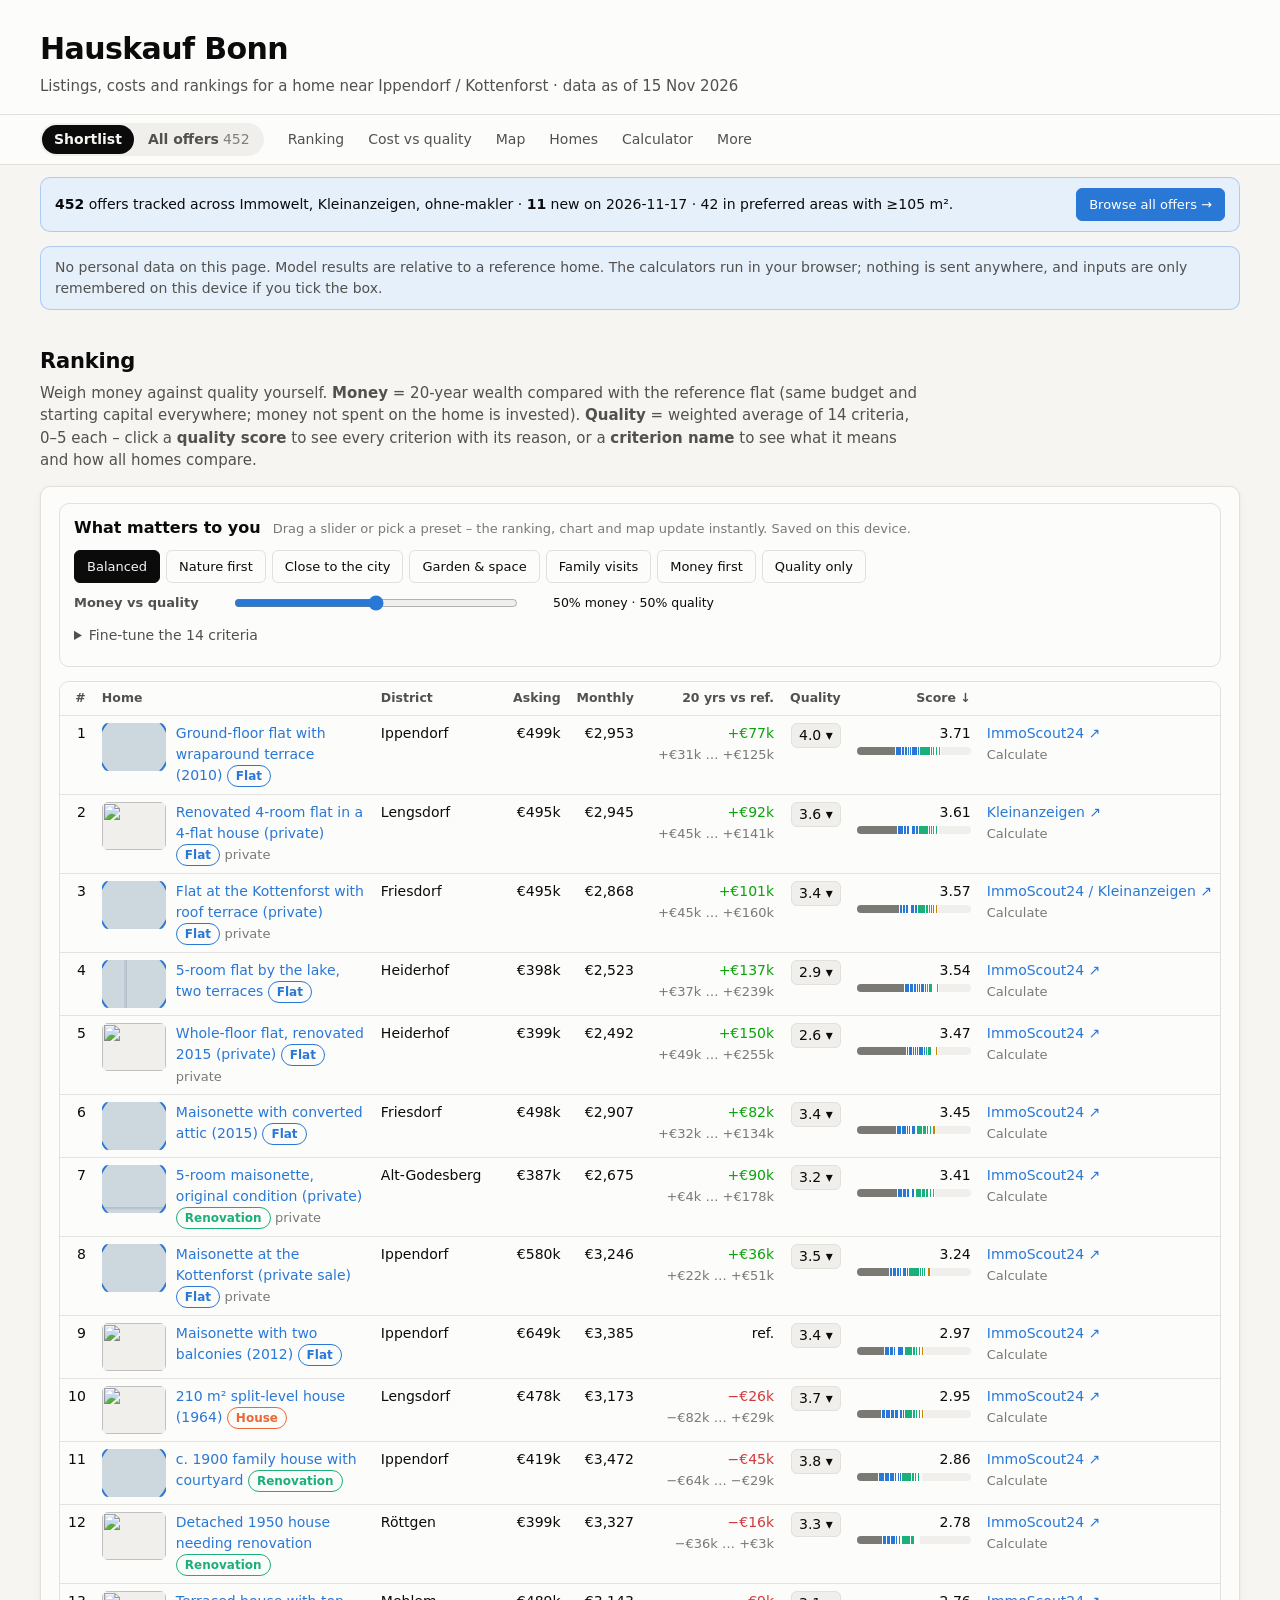
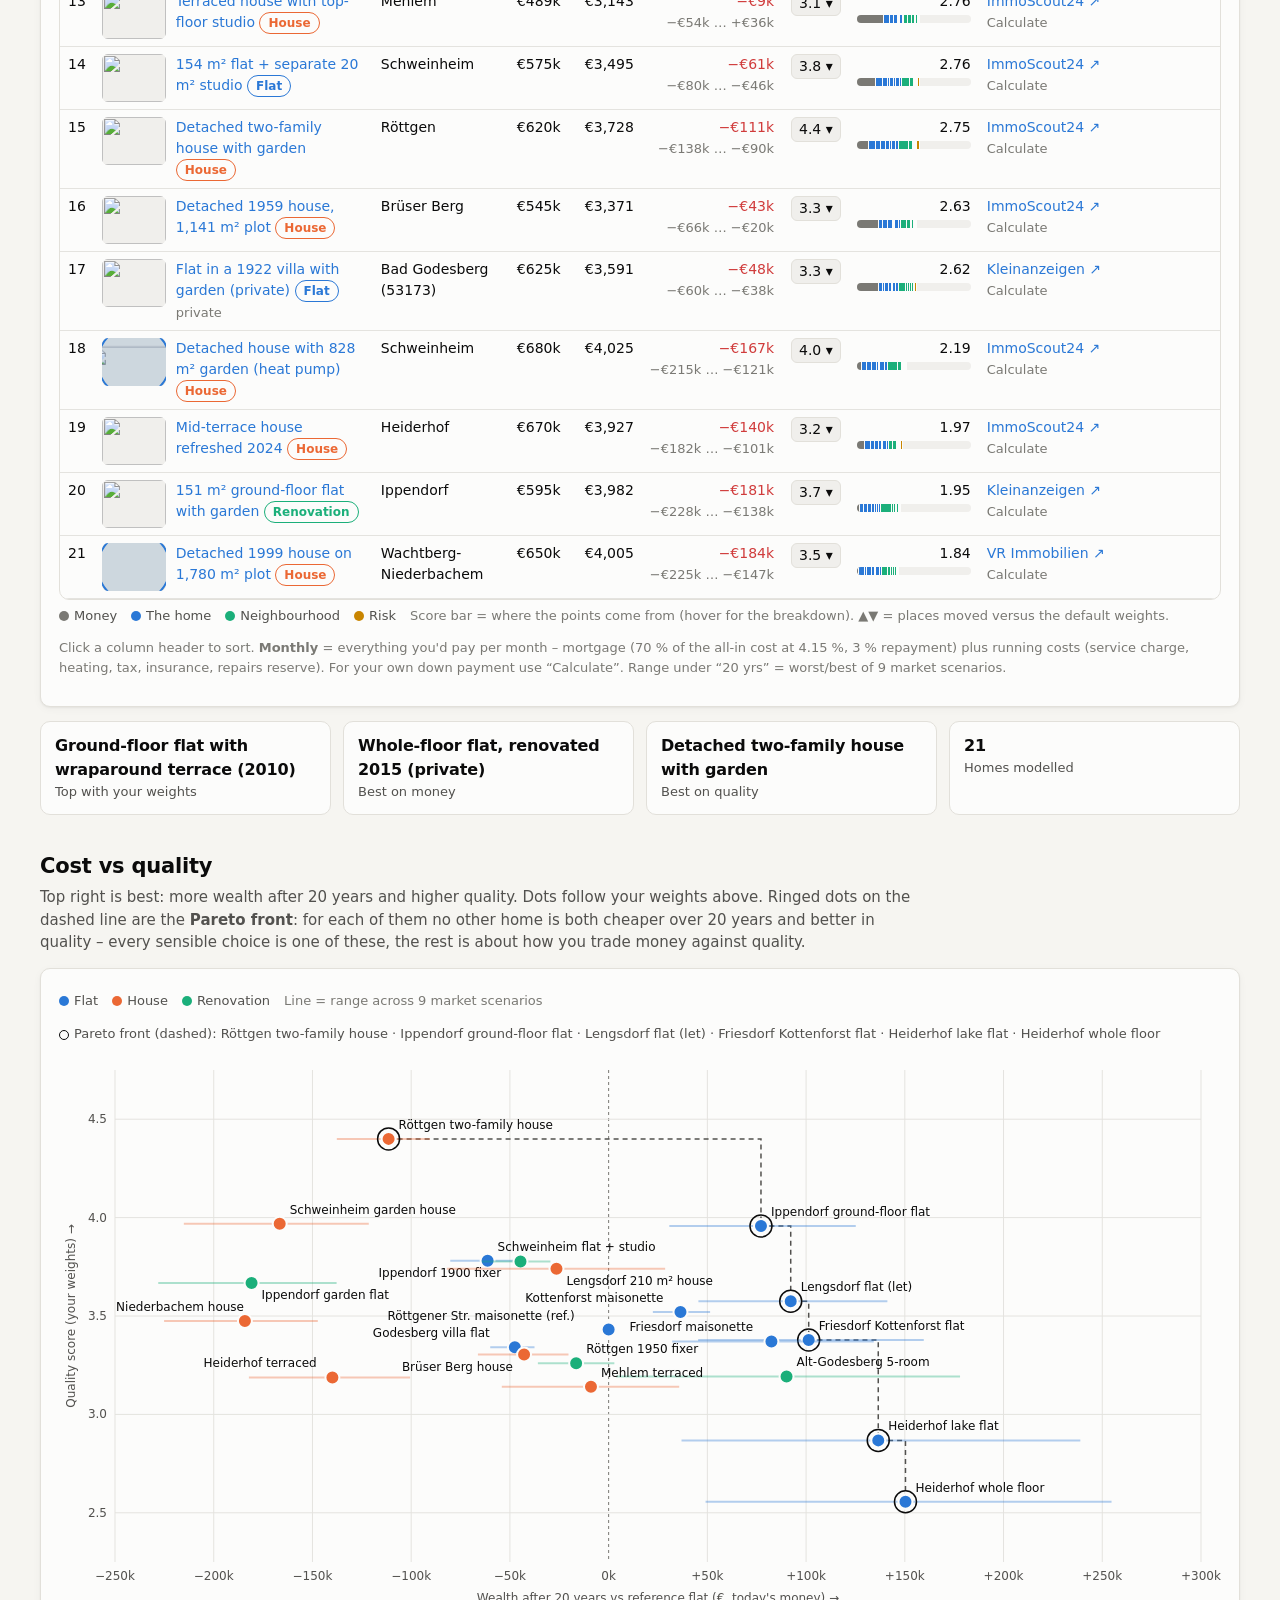
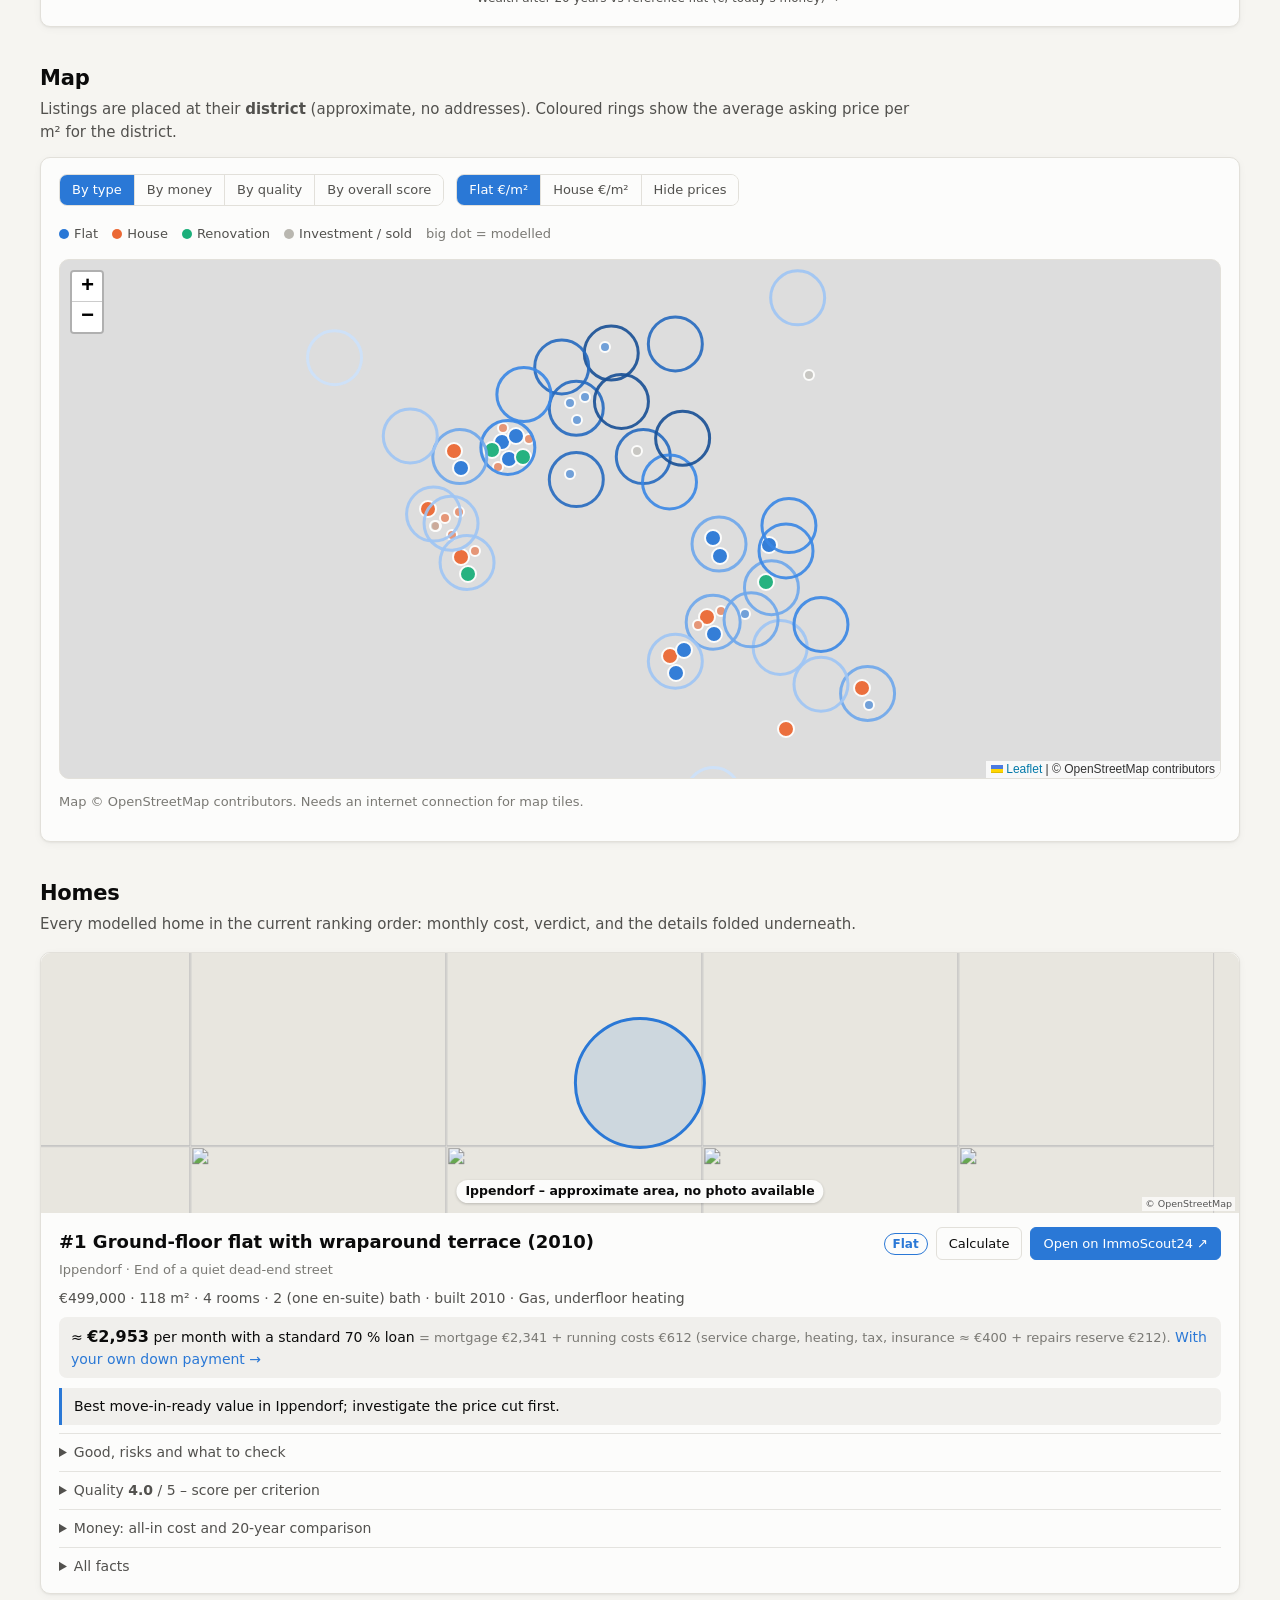
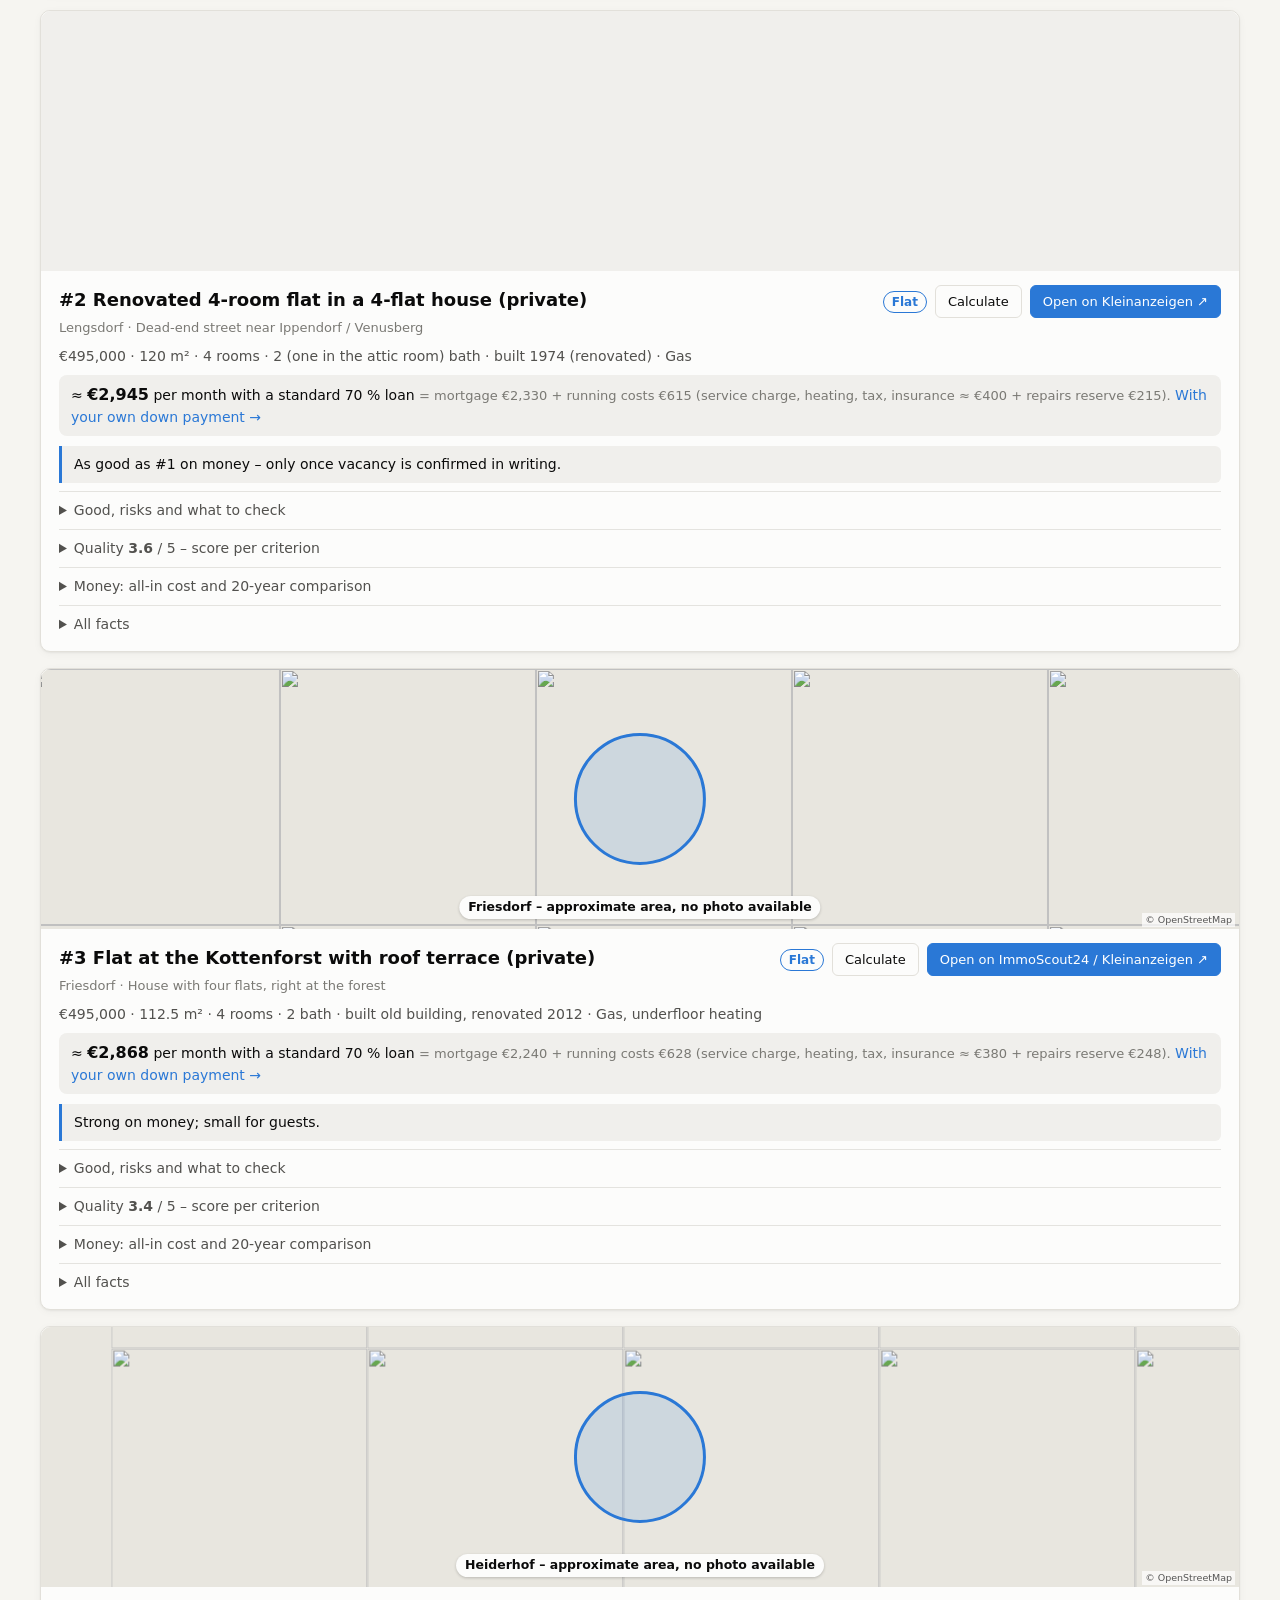
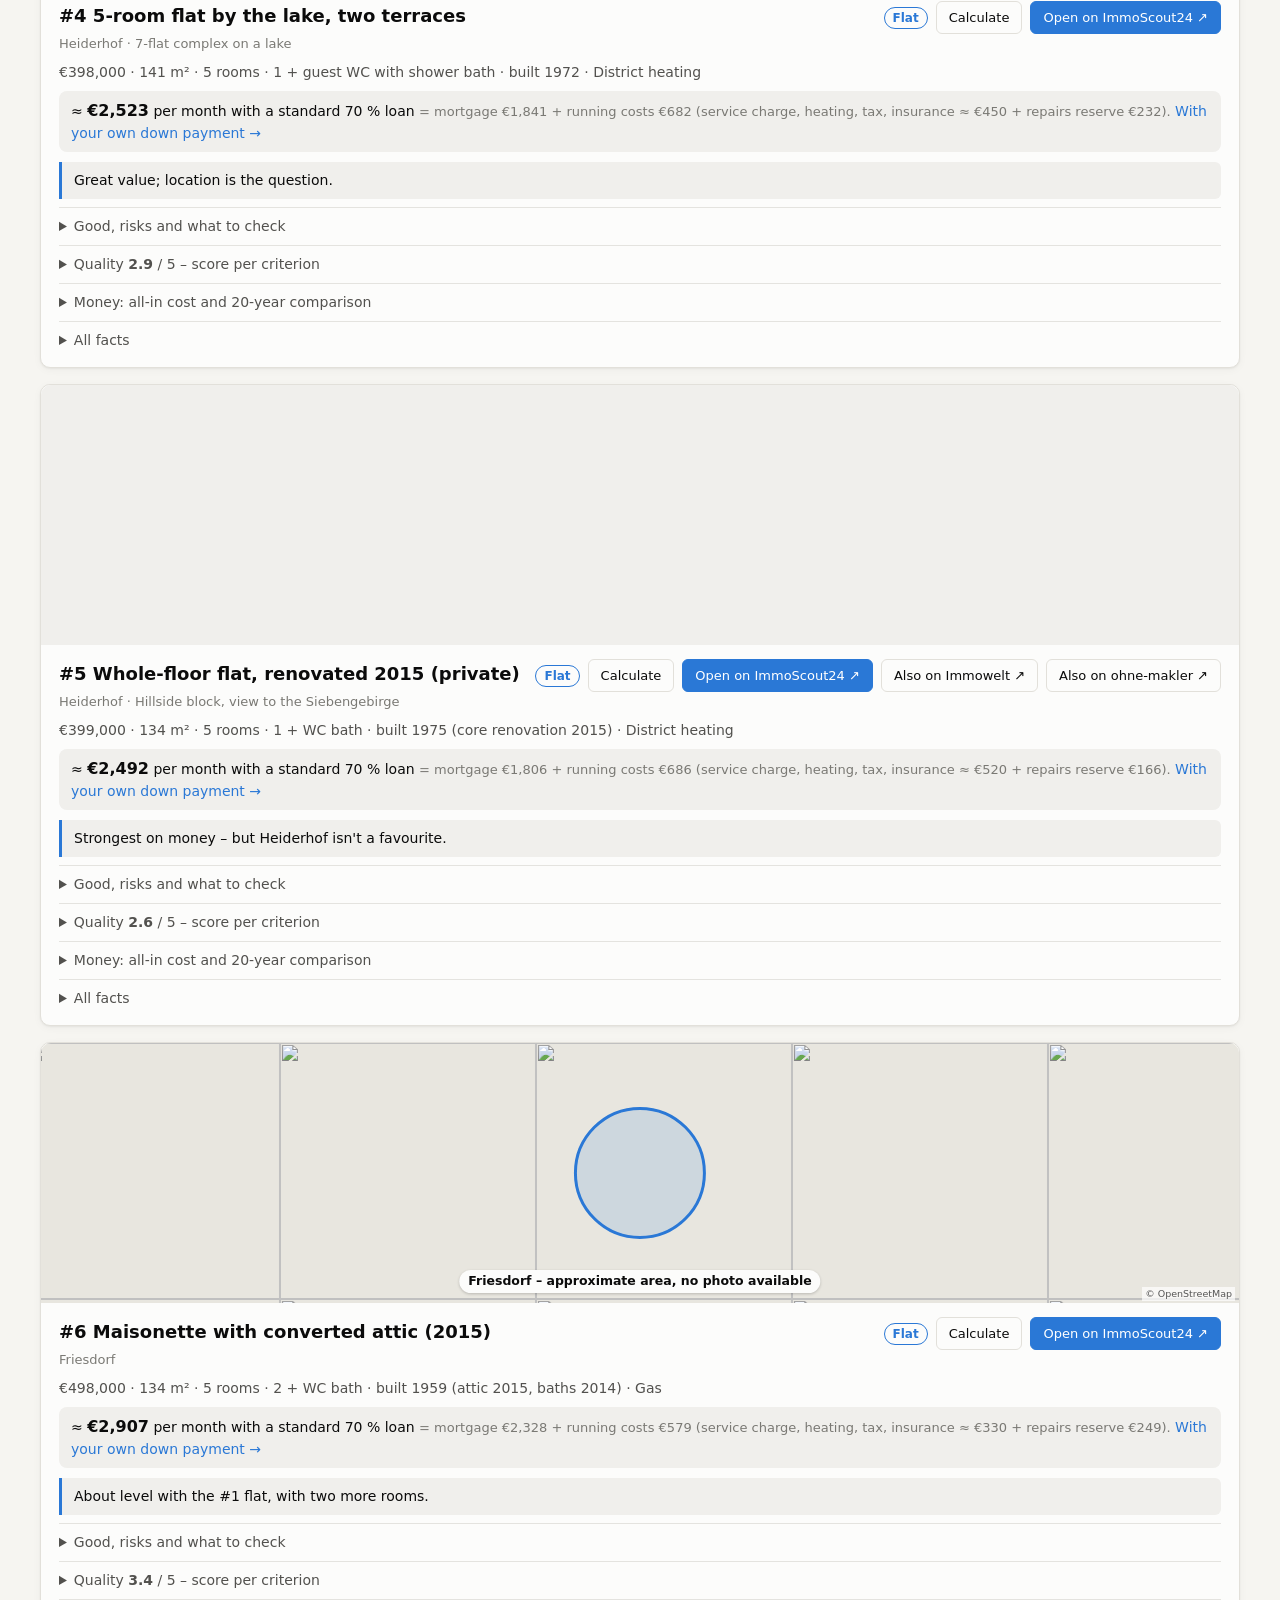
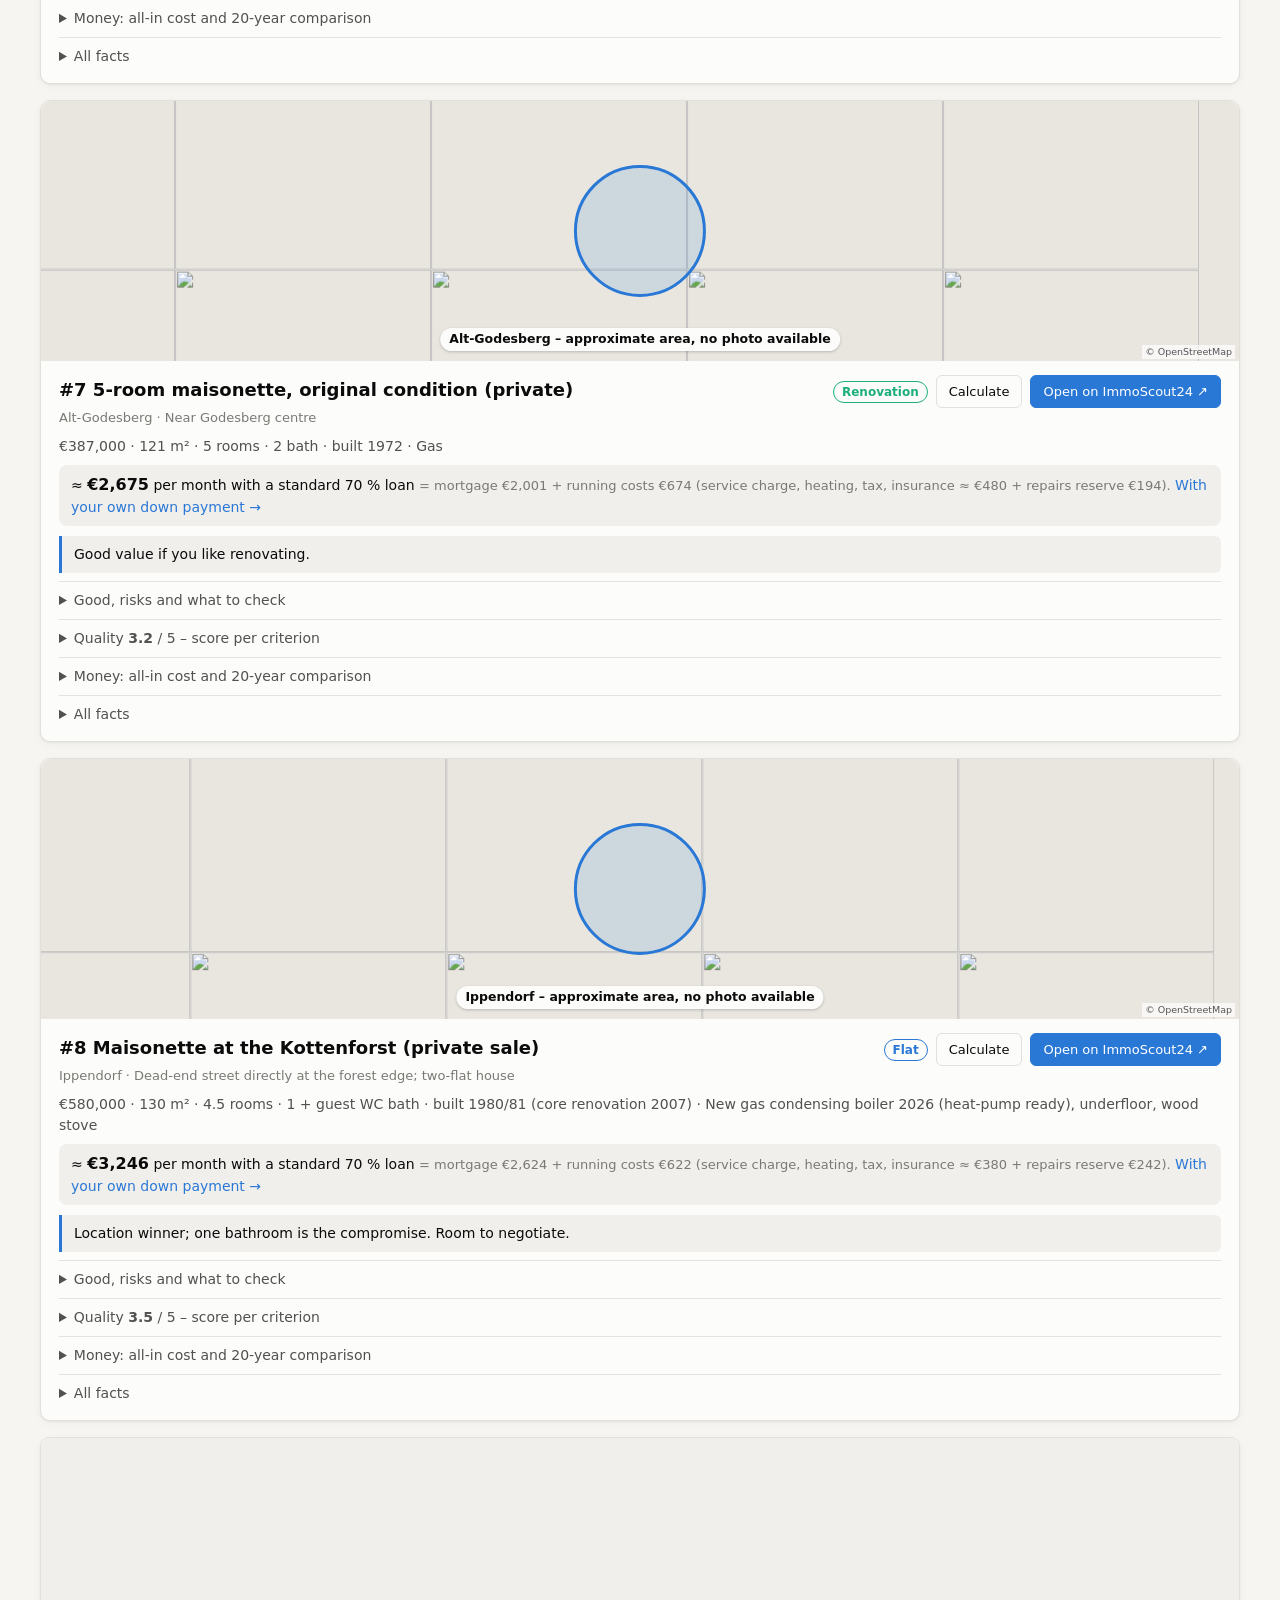
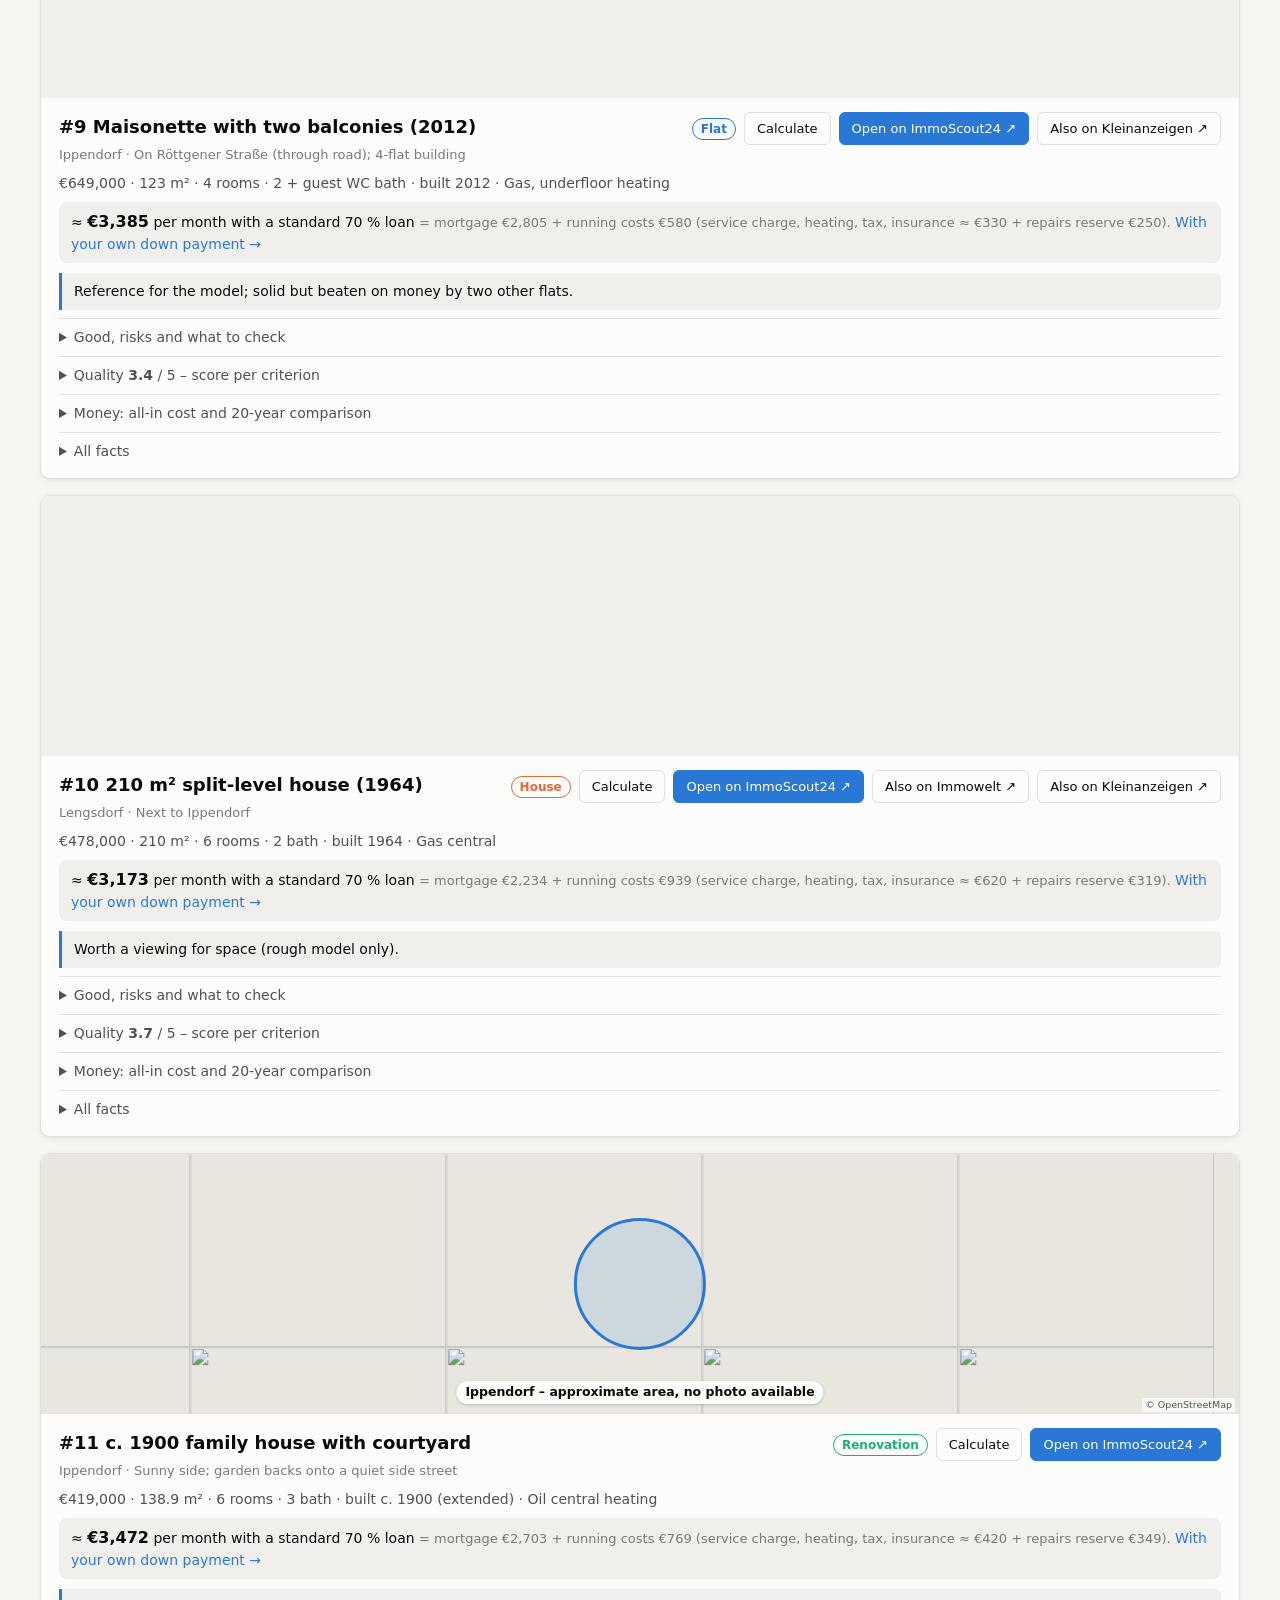
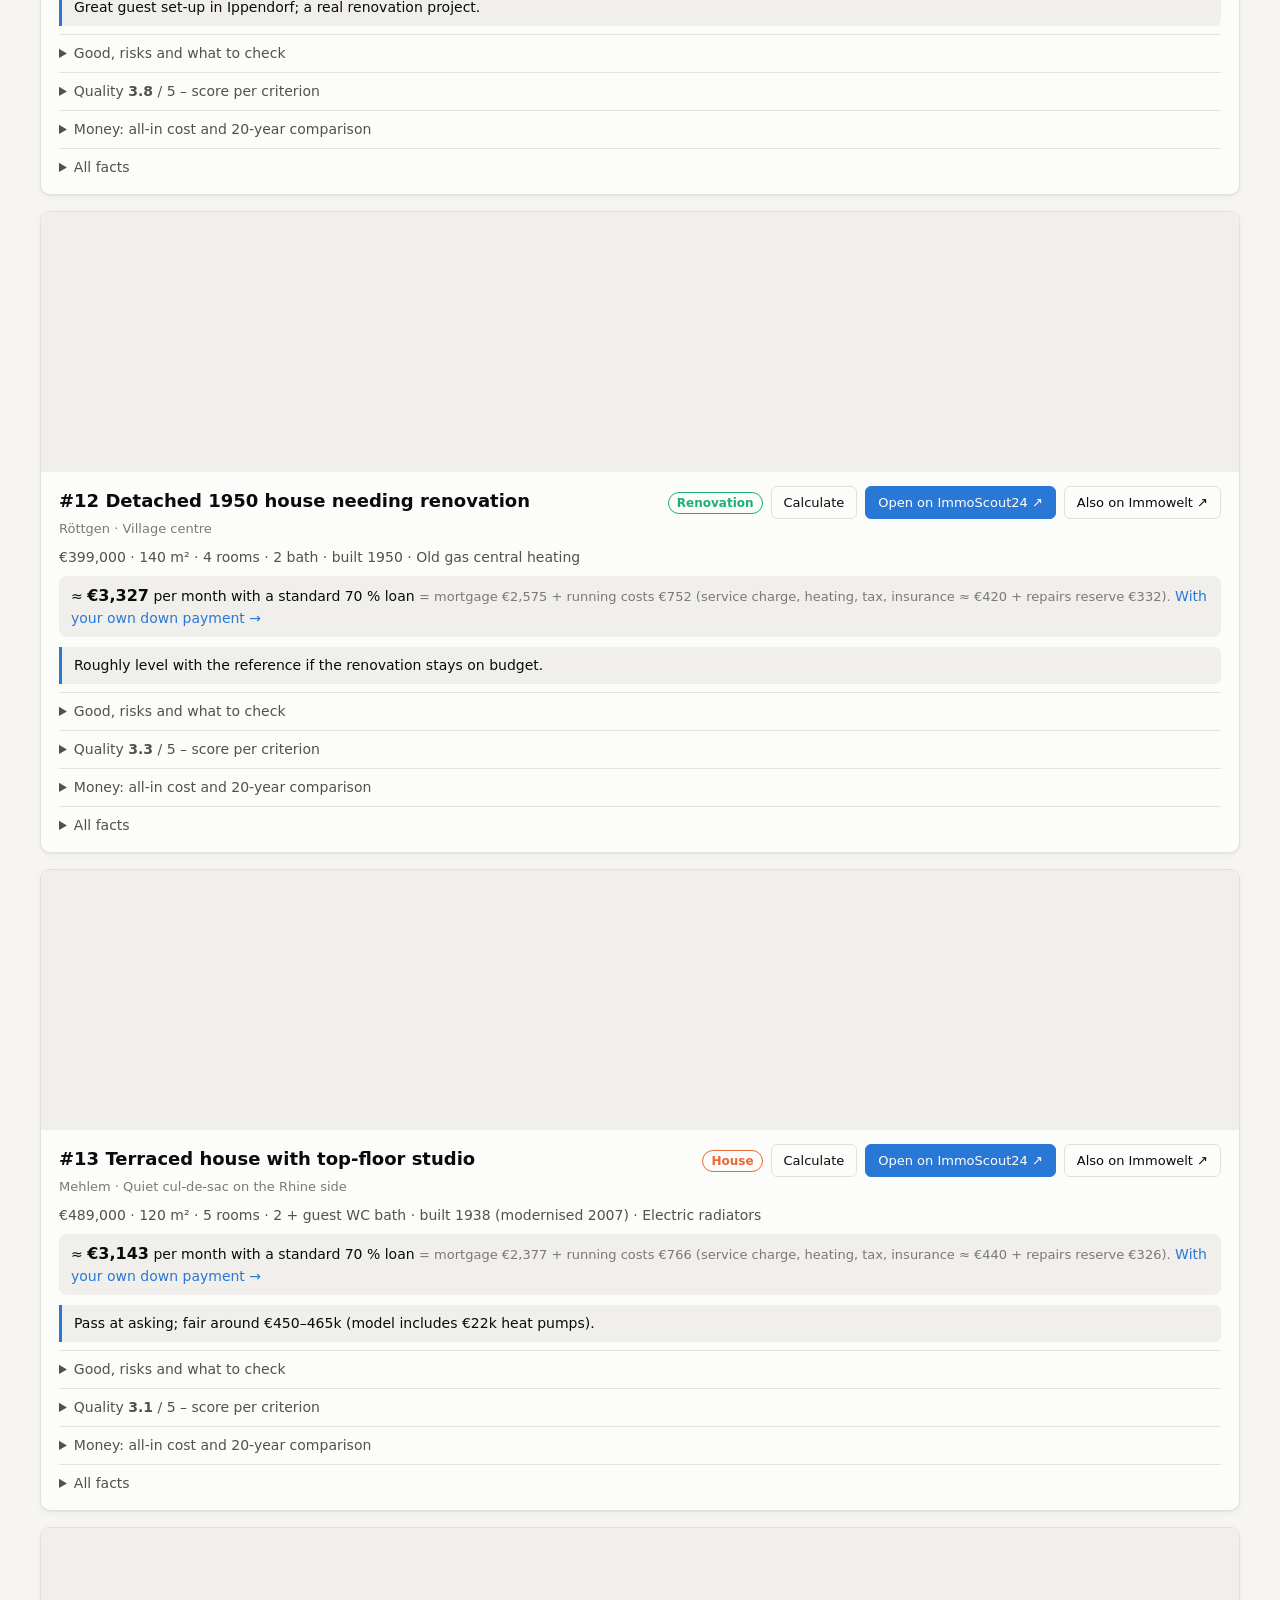
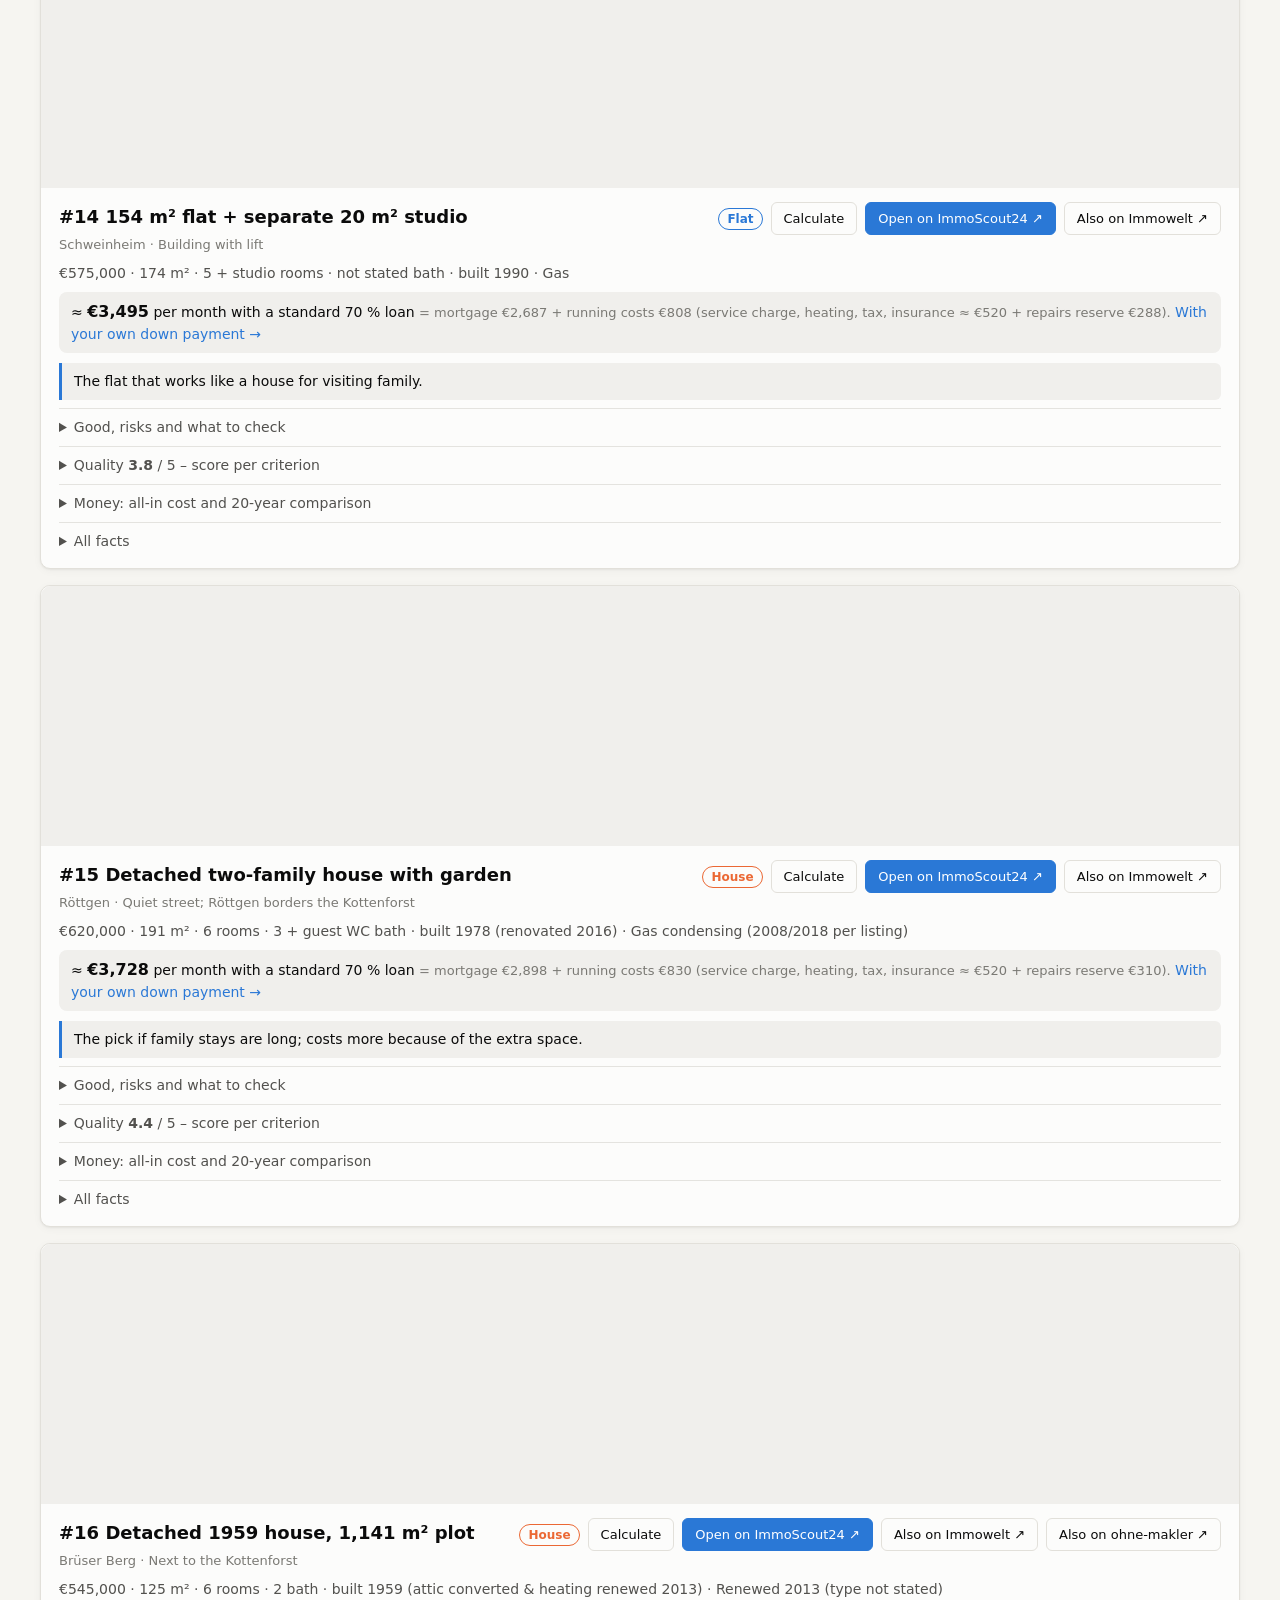
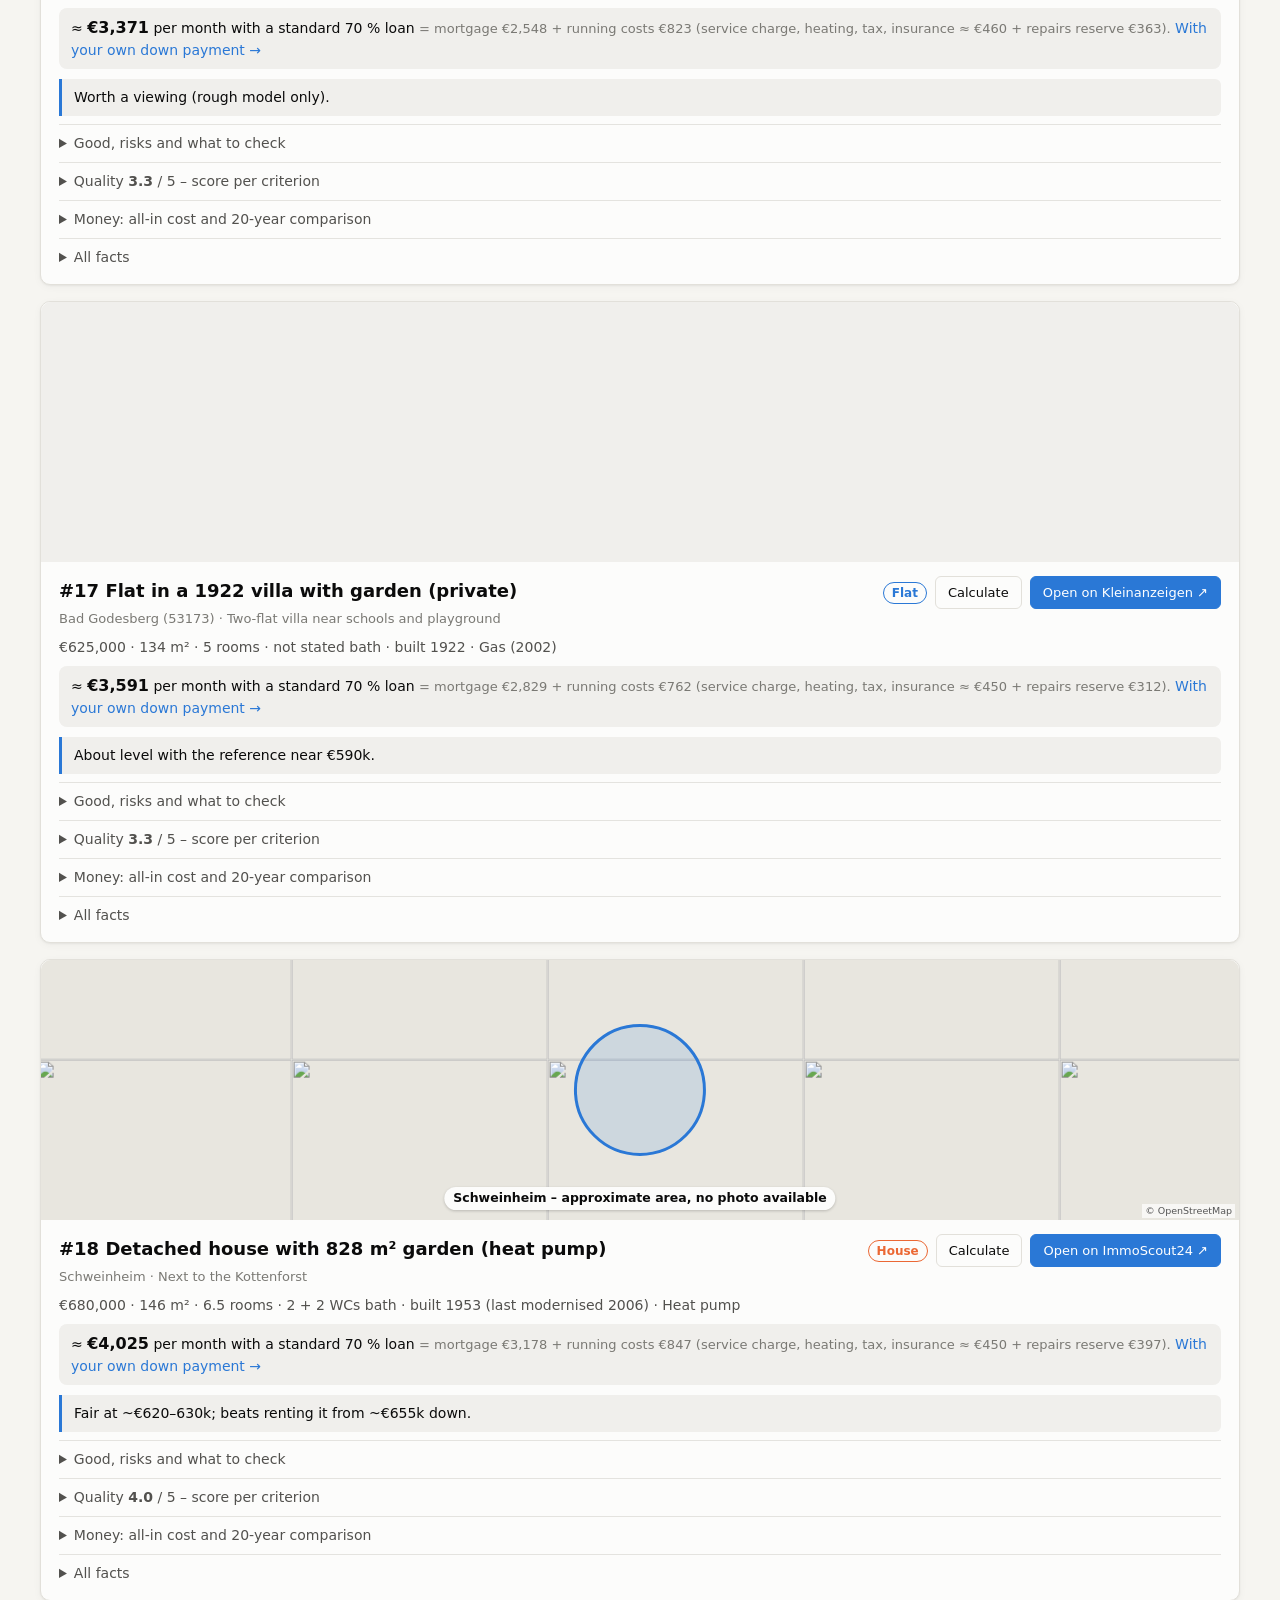
==== commit a95c4ab5: "Refresh data 2026-11-17" ====
--- a/overview.html
+++ b/overview.html
@@ -1141,7 +1141,7 @@
 !function(t,e){"object"==typeof exports&&"undefined"!=typeof module?e(exports):"function"==typeof define&&define.amd?define(["exports"],e):e((t="undefined"!=typeof globalThis?globalThis:t||self).leaflet={})}(this,function(t){"use strict";function l(t){for(var e,i,n=1,o=arguments.length;n<o;n++)for(e in i=arguments[n])t[e]=i[e];return t}var R=Object.create||function(t){return N.prototype=t,new N};function N(){}function a(t,e){var i,n=Array.prototype.slice;return t.bind?t.bind.apply(t,n.call(arguments,1)):(i=n.call(arguments,2),function(){return t.apply(e,i.length?i.concat(n.call(arguments)):arguments)})}var D=0;function h(t){return"_leaflet_id"in t||(t._leaflet_id=++D),t._leaflet_id}function j(t,e,i){var n,o,s=function(){n=!1,o&&(r.apply(i,o),o=!1)},r=function(){n?o=arguments:(t.apply(i,arguments),setTimeout(s,e),n=!0)};return r}function H(t,e,i){var n=e[1],e=e[0],o=n-e;return t===n&&i?t:((t-e)%o+o)%o+e}function u(){return!1}function i(t,e){return!1===e?t:(e=Math.pow(10,void 0===e?6:e),Math.round(t*e)/e)}function W(t){return t.trim?t.trim():t.replace(/^\s+|\s+$/g,"")}function F(t){return W(t).split(/\s+/)}function c(t,e){for(var i in Object.prototype.hasOwnProperty.call(t,"options")||(t.options=t.options?R(t.options):{}),e)t.options[i]=e[i];return t.options}function U(t,e,i){var n,o=[];for(n in t)o.push(encodeURIComponent(i?n.toUpperCase():n)+"="+encodeURIComponent(t[n]));return(e&&-1!==e.indexOf("?")?"&":"?")+o.join("&")}var V=/\{ *([\w_ -]+) *\}/g;function q(t,i){return t.replace(V,function(t,e){e=i[e];if(void 0===e)throw new Error("No value provided for variable "+t);return e="function"==typeof e?e(i):e})}var d=Array.isArray||function(t){return"[object Array]"===Object.prototype.toString.call(t)};function G(t,e){for(var i=0;i<t.length;i++)if(t[i]===e)return i;return-1}var K="[data-uri]";function Y(t){return window["webkit"+t]||window["moz"+t]||window["ms"+t]}var X=0;function J(t){var e=+new Date,i=Math.max(0,16-(e-X));return X=e+i,window.setTimeout(t,i)}var $=window.requestAnimationFrame||Y("RequestAnimationFrame")||J,Q=window.cancelAnimationFrame||Y("CancelAnimationFrame")||Y("CancelRequestAnimationFrame")||function(t){window.clearTimeout(t)};function x(t,e,i){if(!i||$!==J)return $.call(window,a(t,e));t.call(e)}function r(t){t&&Q.call(window,t)}var tt={__proto__:null,extend:l,create:R,bind:a,get lastId(){return D},stamp:h,throttle:j,wrapNum:H,falseFn:u,formatNum:i,trim:W,splitWords:F,setOptions:c,getParamString:U,template:q,isArray:d,indexOf:G,emptyImageUrl:K,requestFn:$,cancelFn:Q,requestAnimFrame:x,cancelAnimFrame:r};function et(){}et.extend=function(t){function e(){c(this),this.initialize&&this.initialize.apply(this,arguments),this.callInitHooks()}var i,n=e.__super__=this.prototype,o=R(n);for(i in(o.constructor=e).prototype=o,this)Object.prototype.hasOwnProperty.call(this,i)&&"prototype"!==i&&"__super__"!==i&&(e[i]=this[i]);if(t.statics&&l(e,t.statics),t.includes){var s=t.includes;if("undefined"!=typeof L&&L&&L.Mixin){s=d(s)?s:[s];for(var r=0;r<s.length;r++)s[r]===L.Mixin.Events&&console.warn("Deprecated include of L.Mixin.Events: this property will be removed in future releases, please inherit from L.Evented instead.",(new Error).stack)}l.apply(null,[o].concat(t.includes))}return l(o,t),delete o.statics,delete o.includes,o.options&&(o.options=n.options?R(n.options):{},l(o.options,t.options)),o._initHooks=[],o.callInitHooks=function(){if(!this._initHooksCalled){n.callInitHooks&&n.callInitHooks.call(this),this._initHooksCalled=!0;for(var t=0,e=o._initHooks.length;t<e;t++)o._initHooks[t].call(this)}},e},et.include=function(t){var e=this.prototype.options;return l(this.prototype,t),t.options&&(this.prototype.options=e,this.mergeOptions(t.options)),this},et.mergeOptions=function(t){return l(this.prototype.options,t),this},et.addInitHook=function(t){var e=Array.prototype.slice.call(arguments,1),i="function"==typeof t?t:function(){this[t].apply(this,e)};return this.prototype._initHooks=this.prototype._initHooks||[],this.prototype._initHooks.push(i),this};var e={on:function(t,e,i){if("object"==typeof t)for(var n in t)this._on(n,t[n],e);else for(var o=0,s=(t=F(t)).length;o<s;o++)this._on(t[o],e,i);return this},off:function(t,e,i){if(arguments.length)if("object"==typeof t)for(var n in t)this._off(n,t[n],e);else{t=F(t);for(var o=1===arguments.length,s=0,r=t.length;s<r;s++)o?this._off(t[s]):this._off(t[s],e,i)}else delete this._events;return this},_on:function(t,e,i,n){"function"!=typeof e?console.warn("wrong listener type: "+typeof e):!1===this._listens(t,e,i)&&(e={fn:e,ctx:i=i===this?void 0:i},n&&(e.once=!0),this._events=this._events||{},this._events[t]=this._events[t]||[],this._events[t].push(e))},_off:function(t,e,i){var n,o,s;if(this._events&&(n=this._events[t]))if(1===arguments.length){if(this._firingCount)for(o=0,s=n.length;o<s;o++)n[o].fn=u;delete this._events[t]}else"function"!=typeof e?console.warn("wrong listener type: "+typeof e):!1!==(e=this._listens(t,e,i))&&(i=n[e],this._firingCount&&(i.fn=u,this._events[t]=n=n.slice()),n.splice(e,1))},fire:function(t,e,i){if(this.listens(t,i)){var n=l({},e,{type:t,target:this,sourceTarget:e&&e.sourceTarget||this});if(this._events){var o=this._events[t];if(o){this._firingCount=this._firingCount+1||1;for(var s=0,r=o.length;s<r;s++){var a=o[s],h=a.fn;a.once&&this.off(t,h,a.ctx),h.call(a.ctx||this,n)}this._firingCount--}}i&&this._propagateEvent(n)}return this},listens:function(t,e,i,n){"string"!=typeof t&&console.warn('"string" type argument expected');var o=e,s=("function"!=typeof e&&(n=!!e,i=o=void 0),this._events&&this._events[t]);if(s&&s.length&&!1!==this._listens(t,o,i))return!0;if(n)for(var r in this._eventParents)if(this._eventParents[r].listens(t,e,i,n))return!0;return!1},_listens:function(t,e,i){if(this._events){var n=this._events[t]||[];if(!e)return!!n.length;i===this&&(i=void 0);for(var o=0,s=n.length;o<s;o++)if(n[o].fn===e&&n[o].ctx===i)return o}return!1},once:function(t,e,i){if("object"==typeof t)for(var n in t)this._on(n,t[n],e,!0);else for(var o=0,s=(t=F(t)).length;o<s;o++)this._on(t[o],e,i,!0);return this},addEventParent:function(t){return this._eventParents=this._eventParents||{},this._eventParents[h(t)]=t,this},removeEventParent:function(t){return this._eventParents&&delete this._eventParents[h(t)],this},_propagateEvent:function(t){for(var e in this._eventParents)this._eventParents[e].fire(t.type,l({layer:t.target,propagatedFrom:t.target},t),!0)}},it=(e.addEventListener=e.on,e.removeEventListener=e.clearAllEventListeners=e.off,e.addOneTimeEventListener=e.once,e.fireEvent=e.fire,e.hasEventListeners=e.listens,et.extend(e));function p(t,e,i){this.x=i?Math.round(t):t,this.y=i?Math.round(e):e}var nt=Math.trunc||function(t){return 0<t?Math.floor(t):Math.ceil(t)};function m(t,e,i){return t instanceof p?t:d(t)?new p(t[0],t[1]):null==t?t:"object"==typeof t&&"x"in t&&"y"in t?new p(t.x,t.y):new p(t,e,i)}function f(t,e){if(t)for(var i=e?[t,e]:t,n=0,o=i.length;n<o;n++)this.extend(i[n])}function _(t,e){return!t||t instanceof f?t:new f(t,e)}function s(t,e){if(t)for(var i=e?[t,e]:t,n=0,o=i.length;n<o;n++)this.extend(i[n])}function g(t,e){return t instanceof s?t:new s(t,e)}function v(t,e,i){if(isNaN(t)||isNaN(e))throw new Error("Invalid LatLng object: ("+t+", "+e+")");this.lat=+t,this.lng=+e,void 0!==i&&(this.alt=+i)}function w(t,e,i){return t instanceof v?t:d(t)&&"object"!=typeof t[0]?3===t.length?new v(t[0],t[1],t[2]):2===t.length?new v(t[0],t[1]):null:null==t?t:"object"==typeof t&&"lat"in t?new v(t.lat,"lng"in t?t.lng:t.lon,t.alt):void 0===e?null:new v(t,e,i)}p.prototype={clone:function(){return new p(this.x,this.y)},add:function(t){return this.clone()._add(m(t))},_add:function(t){return this.x+=t.x,this.y+=t.y,this},subtract:function(t){return this.clone()._subtract(m(t))},_subtract:function(t){return this.x-=t.x,this.y-=t.y,this},divideBy:function(t){return this.clone()._divideBy(t)},_divideBy:function(t){return this.x/=t,this.y/=t,this},multiplyBy:function(t){return this.clone()._multiplyBy(t)},_multiplyBy:function(t){return this.x*=t,this.y*=t,this},scaleBy:function(t){return new p(this.x*t.x,this.y*t.y)},unscaleBy:function(t){return new p(this.x/t.x,this.y/t.y)},round:function(){return this.clone()._round()},_round:function(){return this.x=Math.round(this.x),this.y=Math.round(this.y),this},floor:function(){return this.clone()._floor()},_floor:function(){return this.x=Math.floor(this.x),this.y=Math.floor(this.y),this},ceil:function(){return this.clone()._ceil()},_ceil:function(){return this.x=Math.ceil(this.x),this.y=Math.ceil(this.y),this},trunc:function(){return this.clone()._trunc()},_trunc:function(){return this.x=nt(this.x),this.y=nt(this.y),this},distanceTo:function(t){var e=(t=m(t)).x-this.x,t=t.y-this.y;return Math.sqrt(e*e+t*t)},equals:function(t){return(t=m(t)).x===this.x&&t.y===this.y},contains:function(t){return t=m(t),Math.abs(t.x)<=Math.abs(this.x)&&Math.abs(t.y)<=Math.abs(this.y)},toString:function(){return"Point("+i(this.x)+", "+i(this.y)+")"}},f.prototype={extend:function(t){var e,i;if(t){if(t instanceof p||"number"==typeof t[0]||"x"in t)e=i=m(t);else if(e=(t=_(t)).min,i=t.max,!e||!i)return this;this.min||this.max?(this.min.x=Math.min(e.x,this.min.x),this.max.x=Math.max(i.x,this.max.x),this.min.y=Math.min(e.y,this.min.y),this.max.y=Math.max(i.y,this.max.y)):(this.min=e.clone(),this.max=i.clone())}return this},getCenter:function(t){return m((this.min.x+this.max.x)/2,(this.min.y+this.max.y)/2,t)},getBottomLeft:function(){return m(this.min.x,this.max.y)},getTopRight:function(){return m(this.max.x,this.min.y)},getTopLeft:function(){return this.min},getBottomRight:function(){return this.max},getSize:function(){return this.max.subtract(this.min)},contains:function(t){var e,i;return(t=("number"==typeof t[0]||t instanceof p?m:_)(t))instanceof f?(e=t.min,i=t.max):e=i=t,e.x>=this.min.x&&i.x<=this.max.x&&e.y>=this.min.y&&i.y<=this.max.y},intersects:function(t){t=_(t);var e=this.min,i=this.max,n=t.min,t=t.max,o=t.x>=e.x&&n.x<=i.x,t=t.y>=e.y&&n.y<=i.y;return o&&t},overlaps:function(t){t=_(t);var e=this.min,i=this.max,n=t.min,t=t.max,o=t.x>e.x&&n.x<i.x,t=t.y>e.y&&n.y<i.y;return o&&t},isValid:function(){return!(!this.min||!this.max)},pad:function(t){var e=this.min,i=this.max,n=Math.abs(e.x-i.x)*t,t=Math.abs(e.y-i.y)*t;return _(m(e.x-n,e.y-t),m(i.x+n,i.y+t))},equals:function(t){return!!t&&(t=_(t),this.min.equals(t.getTopLeft())&&this.max.equals(t.getBottomRight()))}},s.prototype={extend:function(t){var e,i,n=this._southWest,o=this._northEast;if(t instanceof v)i=e=t;else{if(!(t instanceof s))return t?this.extend(w(t)||g(t)):this;if(e=t._southWest,i=t._northEast,!e||!i)return this}return n||o?(n.lat=Math.min(e.lat,n.lat),n.lng=Math.min(e.lng,n.lng),o.lat=Math.max(i.lat,o.lat),o.lng=Math.max(i.lng,o.lng)):(this._southWest=new v(e.lat,e.lng),this._northEast=new v(i.lat,i.lng)),this},pad:function(t){var e=this._southWest,i=this._northEast,n=Math.abs(e.lat-i.lat)*t,t=Math.abs(e.lng-i.lng)*t;return new s(new v(e.lat-n,e.lng-t),new v(i.lat+n,i.lng+t))},getCenter:function(){return new v((this._southWest.lat+this._northEast.lat)/2,(this._southWest.lng+this._northEast.lng)/2)},getSouthWest:function(){return this._southWest},getNorthEast:function(){return this._northEast},getNorthWest:function(){return new v(this.getNorth(),this.getWest())},getSouthEast:function(){return new v(this.getSouth(),this.getEast())},getWest:function(){return this._southWest.lng},getSouth:function(){return this._southWest.lat},getEast:function(){return this._northEast.lng},getNorth:function(){return this._northEast.lat},contains:function(t){t=("number"==typeof t[0]||t instanceof v||"lat"in t?w:g)(t);var e,i,n=this._southWest,o=this._northEast;return t instanceof s?(e=t.getSouthWest(),i=t.getNorthEast()):e=i=t,e.lat>=n.lat&&i.lat<=o.lat&&e.lng>=n.lng&&i.lng<=o.lng},intersects:function(t){t=g(t);var e=this._southWest,i=this._northEast,n=t.getSouthWest(),t=t.getNorthEast(),o=t.lat>=e.lat&&n.lat<=i.lat,t=t.lng>=e.lng&&n.lng<=i.lng;return o&&t},overlaps:function(t){t=g(t);var e=this._southWest,i=this._northEast,n=t.getSouthWest(),t=t.getNorthEast(),o=t.lat>e.lat&&n.lat<i.lat,t=t.lng>e.lng&&n.lng<i.lng;return o&&t},toBBoxString:function(){return[this.getWest(),this.getSouth(),this.getEast(),this.getNorth()].join(",")},equals:function(t,e){return!!t&&(t=g(t),this._southWest.equals(t.getSouthWest(),e)&&this._northEast.equals(t.getNorthEast(),e))},isValid:function(){return!(!this._southWest||!this._northEast)}};var ot={latLngToPoint:function(t,e){t=this.projection.project(t),e=this.scale(e);return this.transformation._transform(t,e)},pointToLatLng:function(t,e){e=this.scale(e),t=this.transformation.untransform(t,e);return this.projection.unproject(t)},project:function(t){return this.projection.project(t)},unproject:function(t){return this.projection.unproject(t)},scale:function(t){return 256*Math.pow(2,t)},zoom:function(t){return Math.log(t/256)/Math.LN2},getProjectedBounds:function(t){var e;return this.infinite?null:(e=this.projection.bounds,t=this.scale(t),new f(this.transformation.transform(e.min,t),this.transformation.transform(e.max,t)))},infinite:!(v.prototype={equals:function(t,e){return!!t&&(t=w(t),Math.max(Math.abs(this.lat-t.lat),Math.abs(this.lng-t.lng))<=(void 0===e?1e-9:e))},toString:function(t){return"LatLng("+i(this.lat,t)+", "+i(this.lng,t)+")"},distanceTo:function(t){return st.distance(this,w(t))},wrap:function(){return st.wrapLatLng(this)},toBounds:function(t){var t=180*t/40075017,e=t/Math.cos(Math.PI/180*this.lat);return g([this.lat-t,this.lng-e],[this.lat+t,this.lng+e])},clone:function(){return new v(this.lat,this.lng,this.alt)}}),wrapLatLng:function(t){var e=this.wrapLng?H(t.lng,this.wrapLng,!0):t.lng;return new v(this.wrapLat?H(t.lat,this.wrapLat,!0):t.lat,e,t.alt)},wrapLatLngBounds:function(t){var e=t.getCenter(),i=this.wrapLatLng(e),n=e.lat-i.lat,e=e.lng-i.lng;return 0==n&&0==e?t:(i=t.getSouthWest(),t=t.getNorthEast(),new s(new v(i.lat-n,i.lng-e),new v(t.lat-n,t.lng-e)))}},st=l({},ot,{wrapLng:[-180,180],R:6371e3,distance:function(t,e){var i=Math.PI/180,n=t.lat*i,o=e.lat*i,s=Math.sin((e.lat-t.lat)*i/2),e=Math.sin((e.lng-t.lng)*i/2),t=s*s+Math.cos(n)*Math.cos(o)*e*e,i=2*Math.atan2(Math.sqrt(t),Math.sqrt(1-t));return this.R*i}}),rt=6378137,rt={R:rt,MAX_LATITUDE:85.0511287798,project:function(t){var e=Math.PI/180,i=this.MAX_LATITUDE,i=Math.max(Math.min(i,t.lat),-i),i=Math.sin(i*e);return new p(this.R*t.lng*e,this.R*Math.log((1+i)/(1-i))/2)},unproject:function(t){var e=180/Math.PI;return new v((2*Math.atan(Math.exp(t.y/this.R))-Math.PI/2)*e,t.x*e/this.R)},bounds:new f([-(rt=rt*Math.PI),-rt],[rt,rt])};function at(t,e,i,n){d(t)?(this._a=t[0],this._b=t[1],this._c=t[2],this._d=t[3]):(this._a=t,this._b=e,this._c=i,this._d=n)}function ht(t,e,i,n){return new at(t,e,i,n)}at.prototype={transform:function(t,e){return this._transform(t.clone(),e)},_transform:function(t,e){return t.x=(e=e||1)*(this._a*t.x+this._b),t.y=e*(this._c*t.y+this._d),t},untransform:function(t,e){return new p((t.x/(e=e||1)-this._b)/this._a,(t.y/e-this._d)/this._c)}};var lt=l({},st,{code:"EPSG:3857",projection:rt,transformation:ht(lt=.5/(Math.PI*rt.R),.5,-lt,.5)}),ut=l({},lt,{code:"EPSG:900913"});function ct(t){return document.createElementNS("http://www.w3.org/2000/svg",t)}function dt(t,e){for(var i,n,o,s,r="",a=0,h=t.length;a<h;a++){for(i=0,n=(o=t[a]).length;i<n;i++)r+=(i?"L":"M")+(s=o[i]).x+" "+s.y;r+=e?b.svg?"z":"x":""}return r||"M0 0"}var _t=document.documentElement.style,pt="ActiveXObject"in window,mt=pt&&!document.addEventListener,n="msLaunchUri"in navigator&&!("documentMode"in document),ft=y("webkit"),gt=y("android"),vt=y("android 2")||y("android 3"),yt=parseInt(/WebKit\/([0-9]+)|$/.exec(navigator.userAgent)[1],10),yt=gt&&y("Google")&&yt<537&&!("AudioNode"in window),xt=!!window.opera,wt=!n&&y("chrome"),bt=y("gecko")&&!ft&&!xt&&!pt,Pt=!wt&&y("safari"),Lt=y("phantom"),o="OTransition"in _t,Tt=0===navigator.platform.indexOf("Win"),Mt=pt&&"transition"in _t,zt="WebKitCSSMatrix"in window&&"m11"in new window.WebKitCSSMatrix&&!vt,_t="MozPerspective"in _t,Ct=!window.L_DISABLE_3D&&(Mt||zt||_t)&&!o&&!Lt,Zt="undefined"!=typeof orientation||y("mobile"),St=Zt&&ft,Et=Zt&&zt,kt=!window.PointerEvent&&window.MSPointerEvent,Ot=!(!window.PointerEvent&&!kt),At="ontouchstart"in window||!!window.TouchEvent,Bt=!window.L_NO_TOUCH&&(At||Ot),It=Zt&&xt,Rt=Zt&&bt,Nt=1<(window.devicePixelRatio||window.screen.deviceXDPI/window.screen.logicalXDPI),Dt=function(){var t=!1;try{var e=Object.defineProperty({},"passive",{get:function(){t=!0}});window.addEventListener("testPassiveEventSupport",u,e),window.removeEventListener("testPassiveEventSupport",u,e)}catch(t){}return t}(),jt=!!document.createElement("canvas").getContext,Ht=!(!document.createElementNS||!ct("svg").createSVGRect),Wt=!!Ht&&((Wt=document.createElement("div")).innerHTML="<svg/>","http://www.w3.org/2000/svg"===(Wt.firstChild&&Wt.firstChild.namespaceURI));function y(t){return 0<=navigator.userAgent.toLowerCase().indexOf(t)}var b={ie:pt,ielt9:mt,edge:n,webkit:ft,android:gt,android23:vt,androidStock:yt,opera:xt,chrome:wt,gecko:bt,safari:Pt,phantom:Lt,opera12:o,win:Tt,ie3d:Mt,webkit3d:zt,gecko3d:_t,any3d:Ct,mobile:Zt,mobileWebkit:St,mobileWebkit3d:Et,msPointer:kt,pointer:Ot,touch:Bt,touchNative:At,mobileOpera:It,mobileGecko:Rt,retina:Nt,passiveEvents:Dt,canvas:jt,svg:Ht,vml:!Ht&&function(){try{var t=document.createElement("div"),e=(t.innerHTML='<v:shape adj="1"/>',t.firstChild);return e.style.behavior="url(#default#VML)",e&&"object"==typeof e.adj}catch(t){return!1}}(),inlineSvg:Wt,mac:0===navigator.platform.indexOf("Mac"),linux:0===navigator.platform.indexOf("Linux")},Ft=b.msPointer?"MSPointerDown":"pointerdown",Ut=b.msPointer?"MSPointerMove":"pointermove",Vt=b.msPointer?"MSPointerUp":"pointerup",qt=b.msPointer?"MSPointerCancel":"pointercancel",Gt={touchstart:Ft,touchmove:Ut,touchend:Vt,touchcancel:qt},Kt={touchstart:function(t,e){e.MSPOINTER_TYPE_TOUCH&&e.pointerType===e.MSPOINTER_TYPE_TOUCH&&O(e);ee(t,e)},touchmove:ee,touchend:ee,touchcancel:ee},Yt={},Xt=!1;function Jt(t,e,i){return"touchstart"!==e||Xt||(document.addEventListener(Ft,$t,!0),document.addEventListener(Ut,Qt,!0),document.addEventListener(Vt,te,!0),document.addEventListener(qt,te,!0),Xt=!0),Kt[e]?(i=Kt[e].bind(this,i),t.addEventListener(Gt[e],i,!1),i):(console.warn("wrong event specified:",e),u)}function $t(t){Yt[t.pointerId]=t}function Qt(t){Yt[t.pointerId]&&(Yt[t.pointerId]=t)}function te(t){delete Yt[t.pointerId]}function ee(t,e){if(e.pointerType!==(e.MSPOINTER_TYPE_MOUSE||"mouse")){for(var i in e.touches=[],Yt)e.touches.push(Yt[i]);e.changedTouches=[e],t(e)}}var ie=200;function ne(t,i){t.addEventListener("dblclick",i);var n,o=0;function e(t){var e;1!==t.detail?n=t.detail:"mouse"===t.pointerType||t.sourceCapabilities&&!t.sourceCapabilities.firesTouchEvents||((e=Ne(t)).some(function(t){return t instanceof HTMLLabelElement&&t.attributes.for})&&!e.some(function(t){return t instanceof HTMLInputElement||t instanceof HTMLSelectElement})||((e=Date.now())-o<=ie?2===++n&&i(function(t){var e,i,n={};for(i in t)e=t[i],n[i]=e&&e.bind?e.bind(t):e;return(t=n).type="dblclick",n.detail=2,n.isTrusted=!1,n._simulated=!0,n}(t)):n=1,o=e))}return t.addEventListener("click",e),{dblclick:i,simDblclick:e}}var oe,se,re,ae,he,le,ue=we(["transform","webkitTransform","OTransform","MozTransform","msTransform"]),ce=we(["webkitTransition","transition","OTransition","MozTransition","msTransition"]),de="webkitTransition"===ce||"OTransition"===ce?ce+"End":"transitionend";function _e(t){return"string"==typeof t?document.getElementById(t):t}function pe(t,e){var i=t.style[e]||t.currentStyle&&t.currentStyle[e];return"auto"===(i=i&&"auto"!==i||!document.defaultView?i:(t=document.defaultView.getComputedStyle(t,null))?t[e]:null)?null:i}function P(t,e,i){t=document.createElement(t);return t.className=e||"",i&&i.appendChild(t),t}function T(t){var e=t.parentNode;e&&e.removeChild(t)}function me(t){for(;t.firstChild;)t.removeChild(t.firstChild)}function fe(t){var e=t.parentNode;e&&e.lastChild!==t&&e.appendChild(t)}function ge(t){var e=t.parentNode;e&&e.firstChild!==t&&e.insertBefore(t,e.firstChild)}function ve(t,e){return void 0!==t.classList?t.classList.contains(e):0<(t=xe(t)).length&&new RegExp("(^|\\s)"+e+"(\\s|$)").test(t)}function M(t,e){var i;if(void 0!==t.classList)for(var n=F(e),o=0,s=n.length;o<s;o++)t.classList.add(n[o]);else ve(t,e)||ye(t,((i=xe(t))?i+" ":"")+e)}function z(t,e){void 0!==t.classList?t.classList.remove(e):ye(t,W((" "+xe(t)+" ").replace(" "+e+" "," ")))}function ye(t,e){void 0===t.className.baseVal?t.className=e:t.className.baseVal=e}function xe(t){return void 0===(t=t.correspondingElement?t.correspondingElement:t).className.baseVal?t.className:t.className.baseVal}function C(t,e){if("opacity"in t.style)t.style.opacity=e;else if("filter"in t.style){var i=!1,n="DXImageTransform.Microsoft.Alpha";try{i=t.filters.item(n)}catch(t){if(1===e)return}e=Math.round(100*e),i?(i.Enabled=100!==e,i.Opacity=e):t.style.filter+=" progid:"+n+"(opacity="+e+")"}}function we(t){for(var e=document.documentElement.style,i=0;i<t.length;i++)if(t[i]in e)return t[i];return!1}function be(t,e,i){e=e||new p(0,0);t.style[ue]=(b.ie3d?"translate("+e.x+"px,"+e.y+"px)":"translate3d("+e.x+"px,"+e.y+"px,0)")+(i?" scale("+i+")":"")}function Z(t,e){t._leaflet_pos=e,b.any3d?be(t,e):(t.style.left=e.x+"px",t.style.top=e.y+"px")}function Pe(t){return t._leaflet_pos||new p(0,0)}function Le(){S(window,"dragstart",O)}function Te(){k(window,"dragstart",O)}function Me(t){for(;-1===t.tabIndex;)t=t.parentNode;t.style&&(ze(),le=(he=t).style.outlineStyle,t.style.outlineStyle="none",S(window,"keydown",ze))}function ze(){he&&(he.style.outlineStyle=le,le=he=void 0,k(window,"keydown",ze))}function Ce(t){for(;!((t=t.parentNode).offsetWidth&&t.offsetHeight||t===document.body););return t}function Ze(t){var e=t.getBoundingClientRect();return{x:e.width/t.offsetWidth||1,y:e.height/t.offsetHeight||1,boundingClientRect:e}}ae="onselectstart"in document?(re=function(){S(window,"selectstart",O)},function(){k(window,"selectstart",O)}):(se=we(["userSelect","WebkitUserSelect","OUserSelect","MozUserSelect","msUserSelect"]),re=function(){var t;se&&(t=document.documentElement.style,oe=t[se],t[se]="none")},function(){se&&(document.documentElement.style[se]=oe,oe=void 0)});pt={__proto__:null,TRANSFORM:ue,TRANSITION:ce,TRANSITION_END:de,get:_e,getStyle:pe,create:P,remove:T,empty:me,toFront:fe,toBack:ge,hasClass:ve,addClass:M,removeClass:z,setClass:ye,getClass:xe,setOpacity:C,testProp:we,setTransform:be,setPosition:Z,getPosition:Pe,get disableTextSelection(){return re},get enableTextSelection(){return ae},disableImageDrag:Le,enableImageDrag:Te,preventOutline:Me,restoreOutline:ze,getSizedParentNode:Ce,getScale:Ze};function S(t,e,i,n){if(e&&"object"==typeof e)for(var o in e)ke(t,o,e[o],i);else for(var s=0,r=(e=F(e)).length;s<r;s++)ke(t,e[s],i,n);return this}var E="_leaflet_events";function k(t,e,i,n){if(1===arguments.length)Se(t),delete t[E];else if(e&&"object"==typeof e)for(var o in e)Oe(t,o,e[o],i);else if(e=F(e),2===arguments.length)Se(t,function(t){return-1!==G(e,t)});else for(var s=0,r=e.length;s<r;s++)Oe(t,e[s],i,n);return this}function Se(t,e){for(var i in t[E]){var n=i.split(/\d/)[0];e&&!e(n)||Oe(t,n,null,null,i)}}var Ee={mouseenter:"mouseover",mouseleave:"mouseout",wheel:!("onwheel"in window)&&"mousewheel"};function ke(e,t,i,n){var o,s,r=t+h(i)+(n?"_"+h(n):"");e[E]&&e[E][r]||(s=o=function(t){return i.call(n||e,t||window.event)},!b.touchNative&&b.pointer&&0===t.indexOf("touch")?o=Jt(e,t,o):b.touch&&"dblclick"===t?o=ne(e,o):"addEventListener"in e?"touchstart"===t||"touchmove"===t||"wheel"===t||"mousewheel"===t?e.addEventListener(Ee[t]||t,o,!!b.passiveEvents&&{passive:!1}):"mouseenter"===t||"mouseleave"===t?e.addEventListener(Ee[t],o=function(t){t=t||window.event,We(e,t)&&s(t)},!1):e.addEventListener(t,s,!1):e.attachEvent("on"+t,o),e[E]=e[E]||{},e[E][r]=o)}function Oe(t,e,i,n,o){o=o||e+h(i)+(n?"_"+h(n):"");var s,r,i=t[E]&&t[E][o];i&&(!b.touchNative&&b.pointer&&0===e.indexOf("touch")?(n=t,r=i,Gt[s=e]?n.removeEventListener(Gt[s],r,!1):console.warn("wrong event specified:",s)):b.touch&&"dblclick"===e?(n=i,(r=t).removeEventListener("dblclick",n.dblclick),r.removeEventListener("click",n.simDblclick)):"removeEventListener"in t?t.removeEventListener(Ee[e]||e,i,!1):t.detachEvent("on"+e,i),t[E][o]=null)}function Ae(t){return t.stopPropagation?t.stopPropagation():t.originalEvent?t.originalEvent._stopped=!0:t.cancelBubble=!0,this}function Be(t){return ke(t,"wheel",Ae),this}function Ie(t){return S(t,"mousedown touchstart dblclick contextmenu",Ae),t._leaflet_disable_click=!0,this}function O(t){return t.preventDefault?t.preventDefault():t.returnValue=!1,this}function Re(t){return O(t),Ae(t),this}function Ne(t){if(t.composedPath)return t.composedPath();for(var e=[],i=t.target;i;)e.push(i),i=i.parentNode;return e}function De(t,e){var i,n;return e?(n=(i=Ze(e)).boundingClientRect,new p((t.clientX-n.left)/i.x-e.clientLeft,(t.clientY-n.top)/i.y-e.clientTop)):new p(t.clientX,t.clientY)}var je=b.linux&&b.chrome?window.devicePixelRatio:b.mac?3*window.devicePixelRatio:0<window.devicePixelRatio?2*window.devicePixelRatio:1;function He(t){return b.edge?t.wheelDeltaY/2:t.deltaY&&0===t.deltaMode?-t.deltaY/je:t.deltaY&&1===t.deltaMode?20*-t.deltaY:t.deltaY&&2===t.deltaMode?60*-t.deltaY:t.deltaX||t.deltaZ?0:t.wheelDelta?(t.wheelDeltaY||t.wheelDelta)/2:t.detail&&Math.abs(t.detail)<32765?20*-t.detail:t.detail?t.detail/-32765*60:0}function We(t,e){var i=e.relatedTarget;if(!i)return!0;try{for(;i&&i!==t;)i=i.parentNode}catch(t){return!1}return i!==t}var mt={__proto__:null,on:S,off:k,stopPropagation:Ae,disableScrollPropagation:Be,disableClickPropagation:Ie,preventDefault:O,stop:Re,getPropagationPath:Ne,getMousePosition:De,getWheelDelta:He,isExternalTarget:We,addListener:S,removeListener:k},Fe=it.extend({run:function(t,e,i,n){this.stop(),this._el=t,this._inProgress=!0,this._duration=i||.25,this._easeOutPower=1/Math.max(n||.5,.2),this._startPos=Pe(t),this._offset=e.subtract(this._startPos),this._startTime=+new Date,this.fire("start"),this._animate()},stop:function(){this._inProgress&&(this._step(!0),this._complete())},_animate:function(){this._animId=x(this._animate,this),this._step()},_step:function(t){var e=+new Date-this._startTime,i=1e3*this._duration;e<i?this._runFrame(this._easeOut(e/i),t):(this._runFrame(1),this._complete())},_runFrame:function(t,e){t=this._startPos.add(this._offset.multiplyBy(t));e&&t._round(),Z(this._el,t),this.fire("step")},_complete:function(){r(this._animId),this._inProgress=!1,this.fire("end")},_easeOut:function(t){return 1-Math.pow(1-t,this._easeOutPower)}}),A=it.extend({options:{crs:lt,center:void 0,zoom:void 0,minZoom:void 0,maxZoom:void 0,layers:[],maxBounds:void 0,renderer:void 0,zoomAnimation:!0,zoomAnimationThreshold:4,fadeAnimation:!0,markerZoomAnimation:!0,transform3DLimit:8388608,zoomSnap:1,zoomDelta:1,trackResize:!0},initialize:function(t,e){e=c(this,e),this._handlers=[],this._layers={},this._zoomBoundLayers={},this._sizeChanged=!0,this._initContainer(t),this._initLayout(),this._onResize=a(this._onResize,this),this._initEvents(),e.maxBounds&&this.setMaxBounds(e.maxBounds),void 0!==e.zoom&&(this._zoom=this._limitZoom(e.zoom)),e.center&&void 0!==e.zoom&&this.setView(w(e.center),e.zoom,{reset:!0}),this.callInitHooks(),this._zoomAnimated=ce&&b.any3d&&!b.mobileOpera&&this.options.zoomAnimation,this._zoomAnimated&&(this._createAnimProxy(),S(this._proxy,de,this._catchTransitionEnd,this)),this._addLayers(this.options.layers)},setView:function(t,e,i){if((e=void 0===e?this._zoom:this._limitZoom(e),t=this._limitCenter(w(t),e,this.options.maxBounds),i=i||{},this._stop(),this._loaded&&!i.reset&&!0!==i)&&(void 0!==i.animate&&(i.zoom=l({animate:i.animate},i.zoom),i.pan=l({animate:i.animate,duration:i.duration},i.pan)),this._zoom!==e?this._tryAnimatedZoom&&this._tryAnimatedZoom(t,e,i.zoom):this._tryAnimatedPan(t,i.pan)))return clearTimeout(this._sizeTimer),this;return this._resetView(t,e,i.pan&&i.pan.noMoveStart),this},setZoom:function(t,e){return this._loaded?this.setView(this.getCenter(),t,{zoom:e}):(this._zoom=t,this)},zoomIn:function(t,e){return t=t||(b.any3d?this.options.zoomDelta:1),this.setZoom(this._zoom+t,e)},zoomOut:function(t,e){return t=t||(b.any3d?this.options.zoomDelta:1),this.setZoom(this._zoom-t,e)},setZoomAround:function(t,e,i){var n=this.getZoomScale(e),o=this.getSize().divideBy(2),t=(t instanceof p?t:this.latLngToContainerPoint(t)).subtract(o).multiplyBy(1-1/n),n=this.containerPointToLatLng(o.add(t));return this.setView(n,e,{zoom:i})},_getBoundsCenterZoom:function(t,e){e=e||{},t=t.getBounds?t.getBounds():g(t);var i=m(e.paddingTopLeft||e.padding||[0,0]),n=m(e.paddingBottomRight||e.padding||[0,0]),o=this.getBoundsZoom(t,!1,i.add(n));return(o="number"==typeof e.maxZoom?Math.min(e.maxZoom,o):o)===1/0?{center:t.getCenter(),zoom:o}:(e=n.subtract(i).divideBy(2),n=this.project(t.getSouthWest(),o),i=this.project(t.getNorthEast(),o),{center:this.unproject(n.add(i).divideBy(2).add(e),o),zoom:o})},fitBounds:function(t,e){if((t=g(t)).isValid())return t=this._getBoundsCenterZoom(t,e),this.setView(t.center,t.zoom,e);throw new Error("Bounds are not valid.")},fitWorld:function(t){return this.fitBounds([[-90,-180],[90,180]],t)},panTo:function(t,e){return this.setView(t,this._zoom,{pan:e})},panBy:function(t,e){var i;return e=e||{},(t=m(t).round()).x||t.y?(!0===e.animate||this.getSize().contains(t)?(this._panAnim||(this._panAnim=new Fe,this._panAnim.on({step:this._onPanTransitionStep,end:this._onPanTransitionEnd},this)),e.noMoveStart||this.fire("movestart"),!1!==e.animate?(M(this._mapPane,"leaflet-pan-anim"),i=this._getMapPanePos().subtract(t).round(),this._panAnim.run(this._mapPane,i,e.duration||.25,e.easeLinearity)):(this._rawPanBy(t),this.fire("move").fire("moveend"))):this._resetView(this.unproject(this.project(this.getCenter()).add(t)),this.getZoom()),this):this.fire("moveend")},flyTo:function(n,o,t){if(!1===(t=t||{}).animate||!b.any3d)return this.setView(n,o,t);this._stop();var s=this.project(this.getCenter()),r=this.project(n),e=this.getSize(),a=this._zoom,h=(n=w(n),o=void 0===o?a:o,Math.max(e.x,e.y)),i=h*this.getZoomScale(a,o),l=r.distanceTo(s)||1,u=1.42,c=u*u;function d(t){t=(i*i-h*h+(t?-1:1)*c*c*l*l)/(2*(t?i:h)*c*l),t=Math.sqrt(t*t+1)-t;return t<1e-9?-18:Math.log(t)}function _(t){return(Math.exp(t)-Math.exp(-t))/2}function p(t){return(Math.exp(t)+Math.exp(-t))/2}var m=d(0);function f(t){return h*(p(m)*(_(t=m+u*t)/p(t))-_(m))/c}var g=Date.now(),v=(d(1)-m)/u,y=t.duration?1e3*t.duration:1e3*v*.8;return this._moveStart(!0,t.noMoveStart),function t(){var e=(Date.now()-g)/y,i=(1-Math.pow(1-e,1.5))*v;e<=1?(this._flyToFrame=x(t,this),this._move(this.unproject(s.add(r.subtract(s).multiplyBy(f(i)/l)),a),this.getScaleZoom(h/(e=i,h*(p(m)/p(m+u*e))),a),{flyTo:!0})):this._move(n,o)._moveEnd(!0)}.call(this),this},flyToBounds:function(t,e){t=this._getBoundsCenterZoom(t,e);return this.flyTo(t.center,t.zoom,e)},setMaxBounds:function(t){return t=g(t),this.listens("moveend",this._panInsideMaxBounds)&&this.off("moveend",this._panInsideMaxBounds),t.isValid()?(this.options.maxBounds=t,this._loaded&&this._panInsideMaxBounds(),this.on("moveend",this._panInsideMaxBounds)):(this.options.maxBounds=null,this)},setMinZoom:function(t){var e=this.options.minZoom;return this.options.minZoom=t,this._loaded&&e!==t&&(this.fire("zoomlevelschange"),this.getZoom()<this.options.minZoom)?this.setZoom(t):this},setMaxZoom:function(t){var e=this.options.maxZoom;return this.options.maxZoom=t,this._loaded&&e!==t&&(this.fire("zoomlevelschange"),this.getZoom()>this.options.maxZoom)?this.setZoom(t):this},panInsideBounds:function(t,e){this._enforcingBounds=!0;var i=this.getCenter(),t=this._limitCenter(i,this._zoom,g(t));return i.equals(t)||this.panTo(t,e),this._enforcingBounds=!1,this},panInside:function(t,e){var i=m((e=e||{}).paddingTopLeft||e.padding||[0,0]),n=m(e.paddingBottomRight||e.padding||[0,0]),o=this.project(this.getCenter()),t=this.project(t),s=this.getPixelBounds(),i=_([s.min.add(i),s.max.subtract(n)]),s=i.getSize();return i.contains(t)||(this._enforcingBounds=!0,n=t.subtract(i.getCenter()),i=i.extend(t).getSize().subtract(s),o.x+=n.x<0?-i.x:i.x,o.y+=n.y<0?-i.y:i.y,this.panTo(this.unproject(o),e),this._enforcingBounds=!1),this},invalidateSize:function(t){if(!this._loaded)return this;t=l({animate:!1,pan:!0},!0===t?{animate:!0}:t);var e=this.getSize(),i=(this._sizeChanged=!0,this._lastCenter=null,this.getSize()),n=e.divideBy(2).round(),o=i.divideBy(2).round(),n=n.subtract(o);return n.x||n.y?(t.animate&&t.pan?this.panBy(n):(t.pan&&this._rawPanBy(n),this.fire("move"),t.debounceMoveend?(clearTimeout(this._sizeTimer),this._sizeTimer=setTimeout(a(this.fire,this,"moveend"),200)):this.fire("moveend")),this.fire("resize",{oldSize:e,newSize:i})):this},stop:function(){return this.setZoom(this._limitZoom(this._zoom)),this.options.zoomSnap||this.fire("viewreset"),this._stop()},locate:function(t){var e,i;return t=this._locateOptions=l({timeout:1e4,watch:!1},t),"geolocation"in navigator?(e=a(this._handleGeolocationResponse,this),i=a(this._handleGeolocationError,this),t.watch?this._locationWatchId=navigator.geolocation.watchPosition(e,i,t):navigator.geolocation.getCurrentPosition(e,i,t)):this._handleGeolocationError({code:0,message:"Geolocation not supported."}),this},stopLocate:function(){return navigator.geolocation&&navigator.geolocation.clearWatch&&navigator.geolocation.clearWatch(this._locationWatchId),this._locateOptions&&(this._locateOptions.setView=!1),this},_handleGeolocationError:function(t){var e;this._container._leaflet_id&&(e=t.code,t=t.message||(1===e?"permission denied":2===e?"position unavailable":"timeout"),this._locateOptions.setView&&!this._loaded&&this.fitWorld(),this.fire("locationerror",{code:e,message:"Geolocation error: "+t+"."}))},_handleGeolocationResponse:function(t){if(this._container._leaflet_id){var e,i,n=new v(t.coords.latitude,t.coords.longitude),o=n.toBounds(2*t.coords.accuracy),s=this._locateOptions,r=(s.setView&&(e=this.getBoundsZoom(o),this.setView(n,s.maxZoom?Math.min(e,s.maxZoom):e)),{latlng:n,bounds:o,timestamp:t.timestamp});for(i in t.coords)"number"==typeof t.coords[i]&&(r[i]=t.coords[i]);this.fire("locationfound",r)}},addHandler:function(t,e){return e&&(e=this[t]=new e(this),this._handlers.push(e),this.options[t]&&e.enable()),this},remove:function(){if(this._initEvents(!0),this.options.maxBounds&&this.off("moveend",this._panInsideMaxBounds),this._containerId!==this._container._leaflet_id)throw new Error("Map container is being reused by another instance");try{delete this._container._leaflet_id,delete this._containerId}catch(t){this._container._leaflet_id=void 0,this._containerId=void 0}for(var t in void 0!==this._locationWatchId&&this.stopLocate(),this._stop(),T(this._mapPane),this._clearControlPos&&this._clearControlPos(),this._resizeRequest&&(r(this._resizeRequest),this._resizeRequest=null),this._clearHandlers(),this._loaded&&this.fire("unload"),this._layers)this._layers[t].remove();for(t in this._panes)T(this._panes[t]);return this._layers=[],this._panes=[],delete this._mapPane,delete this._renderer,this},createPane:function(t,e){e=P("div","leaflet-pane"+(t?" leaflet-"+t.replace("Pane","")+"-pane":""),e||this._mapPane);return t&&(this._panes[t]=e),e},getCenter:function(){return this._checkIfLoaded(),this._lastCenter&&!this._moved()?this._lastCenter.clone():this.layerPointToLatLng(this._getCenterLayerPoint())},getZoom:function(){return this._zoom},getBounds:function(){var t=this.getPixelBounds();return new s(this.unproject(t.getBottomLeft()),this.unproject(t.getTopRight()))},getMinZoom:function(){return void 0===this.options.minZoom?this._layersMinZoom||0:this.options.minZoom},getMaxZoom:function(){return void 0===this.options.maxZoom?void 0===this._layersMaxZoom?1/0:this._layersMaxZoom:this.options.maxZoom},getBoundsZoom:function(t,e,i){t=g(t),i=m(i||[0,0]);var n=this.getZoom()||0,o=this.getMinZoom(),s=this.getMaxZoom(),r=t.getNorthWest(),t=t.getSouthEast(),i=this.getSize().subtract(i),t=_(this.project(t,n),this.project(r,n)).getSize(),r=b.any3d?this.options.zoomSnap:1,a=i.x/t.x,i=i.y/t.y,t=e?Math.max(a,i):Math.min(a,i),n=this.getScaleZoom(t,n);return r&&(n=Math.round(n/(r/100))*(r/100),n=e?Math.ceil(n/r)*r:Math.floor(n/r)*r),Math.max(o,Math.min(s,n))},getSize:function(){return this._size&&!this._sizeChanged||(this._size=new p(this._container.clientWidth||0,this._container.clientHeight||0),this._sizeChanged=!1),this._size.clone()},getPixelBounds:function(t,e){t=this._getTopLeftPoint(t,e);return new f(t,t.add(this.getSize()))},getPixelOrigin:function(){return this._checkIfLoaded(),this._pixelOrigin},getPixelWorldBounds:function(t){return this.options.crs.getProjectedBounds(void 0===t?this.getZoom():t)},getPane:function(t){return"string"==typeof t?this._panes[t]:t},getPanes:function(){return this._panes},getContainer:function(){return this._container},getZoomScale:function(t,e){var i=this.options.crs;return e=void 0===e?this._zoom:e,i.scale(t)/i.scale(e)},getScaleZoom:function(t,e){var i=this.options.crs,t=(e=void 0===e?this._zoom:e,i.zoom(t*i.scale(e)));return isNaN(t)?1/0:t},project:function(t,e){return e=void 0===e?this._zoom:e,this.options.crs.latLngToPoint(w(t),e)},unproject:function(t,e){return e=void 0===e?this._zoom:e,this.options.crs.pointToLatLng(m(t),e)},layerPointToLatLng:function(t){t=m(t).add(this.getPixelOrigin());return this.unproject(t)},latLngToLayerPoint:function(t){return this.project(w(t))._round()._subtract(this.getPixelOrigin())},wrapLatLng:function(t){return this.options.crs.wrapLatLng(w(t))},wrapLatLngBounds:function(t){return this.options.crs.wrapLatLngBounds(g(t))},distance:function(t,e){return this.options.crs.distance(w(t),w(e))},containerPointToLayerPoint:function(t){return m(t).subtract(this._getMapPanePos())},layerPointToContainerPoint:function(t){return m(t).add(this._getMapPanePos())},containerPointToLatLng:function(t){t=this.containerPointToLayerPoint(m(t));return this.layerPointToLatLng(t)},latLngToContainerPoint:function(t){return this.layerPointToContainerPoint(this.latLngToLayerPoint(w(t)))},mouseEventToContainerPoint:function(t){return De(t,this._container)},mouseEventToLayerPoint:function(t){return this.containerPointToLayerPoint(this.mouseEventToContainerPoint(t))},mouseEventToLatLng:function(t){return this.layerPointToLatLng(this.mouseEventToLayerPoint(t))},_initContainer:function(t){t=this._container=_e(t);if(!t)throw new Error("Map container not found.");if(t._leaflet_id)throw new Error("Map container is already initialized.");S(t,"scroll",this._onScroll,this),this._containerId=h(t)},_initLayout:function(){var t=this._container,e=(this._fadeAnimated=this.options.fadeAnimation&&b.any3d,M(t,"leaflet-container"+(b.touch?" leaflet-touch":"")+(b.retina?" leaflet-retina":"")+(b.ielt9?" leaflet-oldie":"")+(b.safari?" leaflet-safari":"")+(this._fadeAnimated?" leaflet-fade-anim":"")),pe(t,"position"));"absolute"!==e&&"relative"!==e&&"fixed"!==e&&"sticky"!==e&&(t.style.position="relative"),this._initPanes(),this._initControlPos&&this._initControlPos()},_initPanes:function(){var t=this._panes={};this._paneRenderers={},this._mapPane=this.createPane("mapPane",this._container),Z(this._mapPane,new p(0,0)),this.createPane("tilePane"),this.createPane("overlayPane"),this.createPane("shadowPane"),this.createPane("markerPane"),this.createPane("tooltipPane"),this.createPane("popupPane"),this.options.markerZoomAnimation||(M(t.markerPane,"leaflet-zoom-hide"),M(t.shadowPane,"leaflet-zoom-hide"))},_resetView:function(t,e,i){Z(this._mapPane,new p(0,0));var n=!this._loaded,o=(this._loaded=!0,e=this._limitZoom(e),this.fire("viewprereset"),this._zoom!==e);this._moveStart(o,i)._move(t,e)._moveEnd(o),this.fire("viewreset"),n&&this.fire("load")},_moveStart:function(t,e){return t&&this.fire("zoomstart"),e||this.fire("movestart"),this},_move:function(t,e,i,n){void 0===e&&(e=this._zoom);var o=this._zoom!==e;return this._zoom=e,this._lastCenter=t,this._pixelOrigin=this._getNewPixelOrigin(t),n?i&&i.pinch&&this.fire("zoom",i):((o||i&&i.pinch)&&this.fire("zoom",i),this.fire("move",i)),this},_moveEnd:function(t){return t&&this.fire("zoomend"),this.fire("moveend")},_stop:function(){return r(this._flyToFrame),this._panAnim&&this._panAnim.stop(),this},_rawPanBy:function(t){Z(this._mapPane,this._getMapPanePos().subtract(t))},_getZoomSpan:function(){return this.getMaxZoom()-this.getMinZoom()},_panInsideMaxBounds:function(){this._enforcingBounds||this.panInsideBounds(this.options.maxBounds)},_checkIfLoaded:function(){if(!this._loaded)throw new Error("Set map center and zoom first.")},_initEvents:function(t){this._targets={};var e=t?k:S;e((this._targets[h(this._container)]=this)._container,"click dblclick mousedown mouseup mouseover mouseout mousemove contextmenu keypress keydown keyup",this._handleDOMEvent,this),this.options.trackResize&&e(window,"resize",this._onResize,this),b.any3d&&this.options.transform3DLimit&&(t?this.off:this.on).call(this,"moveend",this._onMoveEnd)},_onResize:function(){r(this._resizeRequest),this._resizeRequest=x(function(){this.invalidateSize({debounceMoveend:!0})},this)},_onScroll:function(){this._container.scrollTop=0,this._container.scrollLeft=0},_onMoveEnd:function(){var t=this._getMapPanePos();Math.max(Math.abs(t.x),Math.abs(t.y))>=this.options.transform3DLimit&&this._resetView(this.getCenter(),this.getZoom())},_findEventTargets:function(t,e){for(var i,n=[],o="mouseout"===e||"mouseover"===e,s=t.target||t.srcElement,r=!1;s;){if((i=this._targets[h(s)])&&("click"===e||"preclick"===e)&&this._draggableMoved(i)){r=!0;break}if(i&&i.listens(e,!0)){if(o&&!We(s,t))break;if(n.push(i),o)break}if(s===this._container)break;s=s.parentNode}return n=n.length||r||o||!this.listens(e,!0)?n:[this]},_isClickDisabled:function(t){for(;t&&t!==this._container;){if(t._leaflet_disable_click)return!0;t=t.parentNode}},_handleDOMEvent:function(t){var e,i=t.target||t.srcElement;!this._loaded||i._leaflet_disable_events||"click"===t.type&&this._isClickDisabled(i)||("mousedown"===(e=t.type)&&Me(i),this._fireDOMEvent(t,e))},_mouseEvents:["click","dblclick","mouseover","mouseout","contextmenu"],_fireDOMEvent:function(t,e,i){"click"===t.type&&((a=l({},t)).type="preclick",this._fireDOMEvent(a,a.type,i));var n=this._findEventTargets(t,e);if(i){for(var o=[],s=0;s<i.length;s++)i[s].listens(e,!0)&&o.push(i[s]);n=o.concat(n)}if(n.length){"contextmenu"===e&&O(t);var r,a=n[0],h={originalEvent:t};for("keypress"!==t.type&&"keydown"!==t.type&&"keyup"!==t.type&&(r=a.getLatLng&&(!a._radius||a._radius<=10),h.containerPoint=r?this.latLngToContainerPoint(a.getLatLng()):this.mouseEventToContainerPoint(t),h.layerPoint=this.containerPointToLayerPoint(h.containerPoint),h.latlng=r?a.getLatLng():this.layerPointToLatLng(h.layerPoint)),s=0;s<n.length;s++)if(n[s].fire(e,h,!0),h.originalEvent._stopped||!1===n[s].options.bubblingMouseEvents&&-1!==G(this._mouseEvents,e))return}},_draggableMoved:function(t){return(t=t.dragging&&t.dragging.enabled()?t:this).dragging&&t.dragging.moved()||this.boxZoom&&this.boxZoom.moved()},_clearHandlers:function(){for(var t=0,e=this._handlers.length;t<e;t++)this._handlers[t].disable()},whenReady:function(t,e){return this._loaded?t.call(e||this,{target:this}):this.on("load",t,e),this},_getMapPanePos:function(){return Pe(this._mapPane)||new p(0,0)},_moved:function(){var t=this._getMapPanePos();return t&&!t.equals([0,0])},_getTopLeftPoint:function(t,e){return(t&&void 0!==e?this._getNewPixelOrigin(t,e):this.getPixelOrigin()).subtract(this._getMapPanePos())},_getNewPixelOrigin:function(t,e){var i=this.getSize()._divideBy(2);return this.project(t,e)._subtract(i)._add(this._getMapPanePos())._round()},_latLngToNewLayerPoint:function(t,e,i){i=this._getNewPixelOrigin(i,e);return this.project(t,e)._subtract(i)},_latLngBoundsToNewLayerBounds:function(t,e,i){i=this._getNewPixelOrigin(i,e);return _([this.project(t.getSouthWest(),e)._subtract(i),this.project(t.getNorthWest(),e)._subtract(i),this.project(t.getSouthEast(),e)._subtract(i),this.project(t.getNorthEast(),e)._subtract(i)])},_getCenterLayerPoint:function(){return this.containerPointToLayerPoint(this.getSize()._divideBy(2))},_getCenterOffset:function(t){return this.latLngToLayerPoint(t).subtract(this._getCenterLayerPoint())},_limitCenter:function(t,e,i){var n,o;return!i||(n=this.project(t,e),o=this.getSize().divideBy(2),o=new f(n.subtract(o),n.add(o)),o=this._getBoundsOffset(o,i,e),Math.abs(o.x)<=1&&Math.abs(o.y)<=1)?t:this.unproject(n.add(o),e)},_limitOffset:function(t,e){var i;return e?(i=new f((i=this.getPixelBounds()).min.add(t),i.max.add(t)),t.add(this._getBoundsOffset(i,e))):t},_getBoundsOffset:function(t,e,i){e=_(this.project(e.getNorthEast(),i),this.project(e.getSouthWest(),i)),i=e.min.subtract(t.min),e=e.max.subtract(t.max);return new p(this._rebound(i.x,-e.x),this._rebound(i.y,-e.y))},_rebound:function(t,e){return 0<t+e?Math.round(t-e)/2:Math.max(0,Math.ceil(t))-Math.max(0,Math.floor(e))},_limitZoom:function(t){var e=this.getMinZoom(),i=this.getMaxZoom(),n=b.any3d?this.options.zoomSnap:1;return n&&(t=Math.round(t/n)*n),Math.max(e,Math.min(i,t))},_onPanTransitionStep:function(){this.fire("move")},_onPanTransitionEnd:function(){z(this._mapPane,"leaflet-pan-anim"),this.fire("moveend")},_tryAnimatedPan:function(t,e){t=this._getCenterOffset(t)._trunc();return!(!0!==(e&&e.animate)&&!this.getSize().contains(t))&&(this.panBy(t,e),!0)},_createAnimProxy:function(){var t=this._proxy=P("div","leaflet-proxy leaflet-zoom-animated");this._panes.mapPane.appendChild(t),this.on("zoomanim",function(t){var e=ue,i=this._proxy.style[e];be(this._proxy,this.project(t.center,t.zoom),this.getZoomScale(t.zoom,1)),i===this._proxy.style[e]&&this._animatingZoom&&this._onZoomTransitionEnd()},this),this.on("load moveend",this._animMoveEnd,this),this._on("unload",this._destroyAnimProxy,this)},_destroyAnimProxy:function(){T(this._proxy),this.off("load moveend",this._animMoveEnd,this),delete this._proxy},_animMoveEnd:function(){var t=this.getCenter(),e=this.getZoom();be(this._proxy,this.project(t,e),this.getZoomScale(e,1))},_catchTransitionEnd:function(t){this._animatingZoom&&0<=t.propertyName.indexOf("transform")&&this._onZoomTransitionEnd()},_nothingToAnimate:function(){return!this._container.getElementsByClassName("leaflet-zoom-animated").length},_tryAnimatedZoom:function(t,e,i){if(!this._animatingZoom){if(i=i||{},!this._zoomAnimated||!1===i.animate||this._nothingToAnimate()||Math.abs(e-this._zoom)>this.options.zoomAnimationThreshold)return!1;var n=this.getZoomScale(e),n=this._getCenterOffset(t)._divideBy(1-1/n);if(!0!==i.animate&&!this.getSize().contains(n))return!1;x(function(){this._moveStart(!0,i.noMoveStart||!1)._animateZoom(t,e,!0)},this)}return!0},_animateZoom:function(t,e,i,n){this._mapPane&&(i&&(this._animatingZoom=!0,this._animateToCenter=t,this._animateToZoom=e,M(this._mapPane,"leaflet-zoom-anim")),this.fire("zoomanim",{center:t,zoom:e,noUpdate:n}),this._tempFireZoomEvent||(this._tempFireZoomEvent=this._zoom!==this._animateToZoom),this._move(this._animateToCenter,this._animateToZoom,void 0,!0),setTimeout(a(this._onZoomTransitionEnd,this),250))},_onZoomTransitionEnd:function(){this._animatingZoom&&(this._mapPane&&z(this._mapPane,"leaflet-zoom-anim"),this._animatingZoom=!1,this._move(this._animateToCenter,this._animateToZoom,void 0,!0),this._tempFireZoomEvent&&this.fire("zoom"),delete this._tempFireZoomEvent,this.fire("move"),this._moveEnd(!0))}});function Ue(t){return new B(t)}var B=et.extend({options:{position:"topright"},initialize:function(t){c(this,t)},getPosition:function(){return this.options.position},setPosition:function(t){var e=this._map;return e&&e.removeControl(this),this.options.position=t,e&&e.addControl(this),this},getContainer:function(){return this._container},addTo:function(t){this.remove(),this._map=t;var e=this._container=this.onAdd(t),i=this.getPosition(),t=t._controlCorners[i];return M(e,"leaflet-control"),-1!==i.indexOf("bottom")?t.insertBefore(e,t.firstChild):t.appendChild(e),this._map.on("unload",this.remove,this),this},remove:function(){return this._map&&(T(this._container),this.onRemove&&this.onRemove(this._map),this._map.off("unload",this.remove,this),this._map=null),this},_refocusOnMap:function(t){this._map&&t&&0<t.screenX&&0<t.screenY&&this._map.getContainer().focus()}}),Ve=(A.include({addControl:function(t){return t.addTo(this),this},removeControl:function(t){return t.remove(),this},_initControlPos:function(){var i=this._controlCorners={},n="leaflet-",o=this._controlContainer=P("div",n+"control-container",this._container);function t(t,e){i[t+e]=P("div",n+t+" "+n+e,o)}t("top","left"),t("top","right"),t("bottom","left"),t("bottom","right")},_clearControlPos:function(){for(var t in this._controlCorners)T(this._controlCorners[t]);T(this._controlContainer),delete this._controlCorners,delete this._controlContainer}}),B.extend({options:{collapsed:!0,position:"topright",autoZIndex:!0,hideSingleBase:!1,sortLayers:!1,sortFunction:function(t,e,i,n){return i<n?-1:n<i?1:0}},initialize:function(t,e,i){for(var n in c(this,i),this._layerControlInputs=[],this._layers=[],this._lastZIndex=0,this._handlingClick=!1,this._preventClick=!1,t)this._addLayer(t[n],n);for(n in e)this._addLayer(e[n],n,!0)},onAdd:function(t){this._initLayout(),this._update(),(this._map=t).on("zoomend",this._checkDisabledLayers,this);for(var e=0;e<this._layers.length;e++)this._layers[e].layer.on("add remove",this._onLayerChange,this);return this._container},addTo:function(t){return B.prototype.addTo.call(this,t),this._expandIfNotCollapsed()},onRemove:function(){this._map.off("zoomend",this._checkDisabledLayers,this);for(var t=0;t<this._layers.length;t++)this._layers[t].layer.off("add remove",this._onLayerChange,this)},addBaseLayer:function(t,e){return this._addLayer(t,e),this._map?this._update():this},addOverlay:function(t,e){return this._addLayer(t,e,!0),this._map?this._update():this},removeLayer:function(t){t.off("add remove",this._onLayerChange,this);t=this._getLayer(h(t));return t&&this._layers.splice(this._layers.indexOf(t),1),this._map?this._update():this},expand:function(){M(this._container,"leaflet-control-layers-expanded"),this._section.style.height=null;var t=this._map.getSize().y-(this._container.offsetTop+50);return t<this._section.clientHeight?(M(this._section,"leaflet-control-layers-scrollbar"),this._section.style.height=t+"px"):z(this._section,"leaflet-control-layers-scrollbar"),this._checkDisabledLayers(),this},collapse:function(){return z(this._container,"leaflet-control-layers-expanded"),this},_initLayout:function(){var t="leaflet-control-layers",e=this._container=P("div",t),i=this.options.collapsed,n=(e.setAttribute("aria-haspopup",!0),Ie(e),Be(e),this._section=P("section",t+"-list")),o=(i&&(this._map.on("click",this.collapse,this),S(e,{mouseenter:this._expandSafely,mouseleave:this.collapse},this)),this._layersLink=P("a",t+"-toggle",e));o.href="#",o.title="Layers",o.setAttribute("role","button"),S(o,{keydown:function(t){13===t.keyCode&&this._expandSafely()},click:function(t){O(t),this._expandSafely()}},this),i||this.expand(),this._baseLayersList=P("div",t+"-base",n),this._separator=P("div",t+"-separator",n),this._overlaysList=P("div",t+"-overlays",n),e.appendChild(n)},_getLayer:function(t){for(var e=0;e<this._layers.length;e++)if(this._layers[e]&&h(this._layers[e].layer)===t)return this._layers[e]},_addLayer:function(t,e,i){this._map&&t.on("add remove",this._onLayerChange,this),this._layers.push({layer:t,name:e,overlay:i}),this.options.sortLayers&&this._layers.sort(a(function(t,e){return this.options.sortFunction(t.layer,e.layer,t.name,e.name)},this)),this.options.autoZIndex&&t.setZIndex&&(this._lastZIndex++,t.setZIndex(this._lastZIndex)),this._expandIfNotCollapsed()},_update:function(){if(this._container){me(this._baseLayersList),me(this._overlaysList),this._layerControlInputs=[];for(var t,e,i,n=0,o=0;o<this._layers.length;o++)i=this._layers[o],this._addItem(i),e=e||i.overlay,t=t||!i.overlay,n+=i.overlay?0:1;this.options.hideSingleBase&&(this._baseLayersList.style.display=(t=t&&1<n)?"":"none"),this._separator.style.display=e&&t?"":"none"}return this},_onLayerChange:function(t){this._handlingClick||this._update();var e=this._getLayer(h(t.target)),t=e.overlay?"add"===t.type?"overlayadd":"overlayremove":"add"===t.type?"baselayerchange":null;t&&this._map.fire(t,e)},_createRadioElement:function(t,e){t='<input type="radio" class="leaflet-control-layers-selector" name="'+t+'"'+(e?' checked="checked"':"")+"/>",e=document.createElement("div");return e.innerHTML=t,e.firstChild},_addItem:function(t){var e,i=document.createElement("label"),n=this._map.hasLayer(t.layer),n=(t.overlay?((e=document.createElement("input")).type="checkbox",e.className="leaflet-control-layers-selector",e.defaultChecked=n):e=this._createRadioElement("leaflet-base-layers_"+h(this),n),this._layerControlInputs.push(e),e.layerId=h(t.layer),S(e,"click",this._onInputClick,this),document.createElement("span")),o=(n.innerHTML=" "+t.name,document.createElement("span"));return i.appendChild(o),o.appendChild(e),o.appendChild(n),(t.overlay?this._overlaysList:this._baseLayersList).appendChild(i),this._checkDisabledLayers(),i},_onInputClick:function(){if(!this._preventClick){var t,e,i=this._layerControlInputs,n=[],o=[];this._handlingClick=!0;for(var s=i.length-1;0<=s;s--)t=i[s],e=this._getLayer(t.layerId).layer,t.checked?n.push(e):t.checked||o.push(e);for(s=0;s<o.length;s++)this._map.hasLayer(o[s])&&this._map.removeLayer(o[s]);for(s=0;s<n.length;s++)this._map.hasLayer(n[s])||this._map.addLayer(n[s]);this._handlingClick=!1,this._refocusOnMap()}},_checkDisabledLayers:function(){for(var t,e,i=this._layerControlInputs,n=this._map.getZoom(),o=i.length-1;0<=o;o--)t=i[o],e=this._getLayer(t.layerId).layer,t.disabled=void 0!==e.options.minZoom&&n<e.options.minZoom||void 0!==e.options.maxZoom&&n>e.options.maxZoom},_expandIfNotCollapsed:function(){return this._map&&!this.options.collapsed&&this.expand(),this},_expandSafely:function(){var t=this._section,e=(this._preventClick=!0,S(t,"click",O),this.expand(),this);setTimeout(function(){k(t,"click",O),e._preventClick=!1})}})),qe=B.extend({options:{position:"topleft",zoomInText:'<span aria-hidden="true">+</span>',zoomInTitle:"Zoom in",zoomOutText:'<span aria-hidden="true">&#x2212;</span>',zoomOutTitle:"Zoom out"},onAdd:function(t){var e="leaflet-control-zoom",i=P("div",e+" leaflet-bar"),n=this.options;return this._zoomInButton=this._createButton(n.zoomInText,n.zoomInTitle,e+"-in",i,this._zoomIn),this._zoomOutButton=this._createButton(n.zoomOutText,n.zoomOutTitle,e+"-out",i,this._zoomOut),this._updateDisabled(),t.on("zoomend zoomlevelschange",this._updateDisabled,this),i},onRemove:function(t){t.off("zoomend zoomlevelschange",this._updateDisabled,this)},disable:function(){return this._disabled=!0,this._updateDisabled(),this},enable:function(){return this._disabled=!1,this._updateDisabled(),this},_zoomIn:function(t){!this._disabled&&this._map._zoom<this._map.getMaxZoom()&&this._map.zoomIn(this._map.options.zoomDelta*(t.shiftKey?3:1))},_zoomOut:function(t){!this._disabled&&this._map._zoom>this._map.getMinZoom()&&this._map.zoomOut(this._map.options.zoomDelta*(t.shiftKey?3:1))},_createButton:function(t,e,i,n,o){i=P("a",i,n);return i.innerHTML=t,i.href="#",i.title=e,i.setAttribute("role","button"),i.setAttribute("aria-label",e),Ie(i),S(i,"click",Re),S(i,"click",o,this),S(i,"click",this._refocusOnMap,this),i},_updateDisabled:function(){var t=this._map,e="leaflet-disabled";z(this._zoomInButton,e),z(this._zoomOutButton,e),this._zoomInButton.setAttribute("aria-disabled","false"),this._zoomOutButton.setAttribute("aria-disabled","false"),!this._disabled&&t._zoom!==t.getMinZoom()||(M(this._zoomOutButton,e),this._zoomOutButton.setAttribute("aria-disabled","true")),!this._disabled&&t._zoom!==t.getMaxZoom()||(M(this._zoomInButton,e),this._zoomInButton.setAttribute("aria-disabled","true"))}}),Ge=(A.mergeOptions({zoomControl:!0}),A.addInitHook(function(){this.options.zoomControl&&(this.zoomControl=new qe,this.addControl(this.zoomControl))}),B.extend({options:{position:"bottomleft",maxWidth:100,metric:!0,imperial:!0},onAdd:function(t){var e="leaflet-control-scale",i=P("div",e),n=this.options;return this._addScales(n,e+"-line",i),t.on(n.updateWhenIdle?"moveend":"move",this._update,this),t.whenReady(this._update,this),i},onRemove:function(t){t.off(this.options.updateWhenIdle?"moveend":"move",this._update,this)},_addScales:function(t,e,i){t.metric&&(this._mScale=P("div",e,i)),t.imperial&&(this._iScale=P("div",e,i))},_update:function(){var t=this._map,e=t.getSize().y/2,t=t.distance(t.containerPointToLatLng([0,e]),t.containerPointToLatLng([this.options.maxWidth,e]));this._updateScales(t)},_updateScales:function(t){this.options.metric&&t&&this._updateMetric(t),this.options.imperial&&t&&this._updateImperial(t)},_updateMetric:function(t){var e=this._getRoundNum(t);this._updateScale(this._mScale,e<1e3?e+" m":e/1e3+" km",e/t)},_updateImperial:function(t){var e,i,t=3.2808399*t;5280<t?(i=this._getRoundNum(e=t/5280),this._updateScale(this._iScale,i+" mi",i/e)):(i=this._getRoundNum(t),this._updateScale(this._iScale,i+" ft",i/t))},_updateScale:function(t,e,i){t.style.width=Math.round(this.options.maxWidth*i)+"px",t.innerHTML=e},_getRoundNum:function(t){var e=Math.pow(10,(Math.floor(t)+"").length-1),t=t/e;return e*(t=10<=t?10:5<=t?5:3<=t?3:2<=t?2:1)}})),Ke=B.extend({options:{position:"bottomright",prefix:'<a href="https://leafletjs.com" title="A JavaScript library for interactive maps">'+(b.inlineSvg?'<svg aria-hidden="true" xmlns="http://www.w3.org/2000/svg" width="12" height="8" viewBox="0 0 12 8" class="leaflet-attribution-flag"><path fill="#4C7BE1" d="M0 0h12v4H0z"/><path fill="#FFD500" d="M0 4h12v3H0z"/><path fill="#E0BC00" d="M0 7h12v1H0z"/></svg> ':"")+"Leaflet</a>"},initialize:function(t){c(this,t),this._attributions={}},onAdd:function(t){for(var e in(t.attributionControl=this)._container=P("div","leaflet-control-attribution"),Ie(this._container),t._layers)t._layers[e].getAttribution&&this.addAttribution(t._layers[e].getAttribution());return this._update(),t.on("layeradd",this._addAttribution,this),this._container},onRemove:function(t){t.off("layeradd",this._addAttribution,this)},_addAttribution:function(t){t.layer.getAttribution&&(this.addAttribution(t.layer.getAttribution()),t.layer.once("remove",function(){this.removeAttribution(t.layer.getAttribution())},this))},setPrefix:function(t){return this.options.prefix=t,this._update(),this},addAttribution:function(t){return t&&(this._attributions[t]||(this._attributions[t]=0),this._attributions[t]++,this._update()),this},removeAttribution:function(t){return t&&this._attributions[t]&&(this._attributions[t]--,this._update()),this},_update:function(){if(this._map){var t,e=[];for(t in this._attributions)this._attributions[t]&&e.push(t);var i=[];this.options.prefix&&i.push(this.options.prefix),e.length&&i.push(e.join(", ")),this._container.innerHTML=i.join(' <span aria-hidden="true">|</span> ')}}}),n=(A.mergeOptions({attributionControl:!0}),A.addInitHook(function(){this.options.attributionControl&&(new Ke).addTo(this)}),B.Layers=Ve,B.Zoom=qe,B.Scale=Ge,B.Attribution=Ke,Ue.layers=function(t,e,i){return new Ve(t,e,i)},Ue.zoom=function(t){return new qe(t)},Ue.scale=function(t){return new Ge(t)},Ue.attribution=function(t){return new Ke(t)},et.extend({initialize:function(t){this._map=t},enable:function(){return this._enabled||(this._enabled=!0,this.addHooks()),this},disable:function(){return this._enabled&&(this._enabled=!1,this.removeHooks()),this},enabled:function(){return!!this._enabled}})),ft=(n.addTo=function(t,e){return t.addHandler(e,this),this},{Events:e}),Ye=b.touch?"touchstart mousedown":"mousedown",Xe=it.extend({options:{clickTolerance:3},initialize:function(t,e,i,n){c(this,n),this._element=t,this._dragStartTarget=e||t,this._preventOutline=i},enable:function(){this._enabled||(S(this._dragStartTarget,Ye,this._onDown,this),this._enabled=!0)},disable:function(){this._enabled&&(Xe._dragging===this&&this.finishDrag(!0),k(this._dragStartTarget,Ye,this._onDown,this),this._enabled=!1,this._moved=!1)},_onDown:function(t){var e,i;this._enabled&&(this._moved=!1,ve(this._element,"leaflet-zoom-anim")||(t.touches&&1!==t.touches.length?Xe._dragging===this&&this.finishDrag():Xe._dragging||t.shiftKey||1!==t.which&&1!==t.button&&!t.touches||((Xe._dragging=this)._preventOutline&&Me(this._element),Le(),re(),this._moving||(this.fire("down"),i=t.touches?t.touches[0]:t,e=Ce(this._element),this._startPoint=new p(i.clientX,i.clientY),this._startPos=Pe(this._element),this._parentScale=Ze(e),i="mousedown"===t.type,S(document,i?"mousemove":"touchmove",this._onMove,this),S(document,i?"mouseup":"touchend touchcancel",this._onUp,this)))))},_onMove:function(t){var e;this._enabled&&(t.touches&&1<t.touches.length?this._moved=!0:!(e=new p((e=t.touches&&1===t.touches.length?t.touches[0]:t).clientX,e.clientY)._subtract(this._startPoint)).x&&!e.y||Math.abs(e.x)+Math.abs(e.y)<this.options.clickTolerance||(e.x/=this._parentScale.x,e.y/=this._parentScale.y,O(t),this._moved||(this.fire("dragstart"),this._moved=!0,M(document.body,"leaflet-dragging"),this._lastTarget=t.target||t.srcElement,window.SVGElementInstance&&this._lastTarget instanceof window.SVGElementInstance&&(this._lastTarget=this._lastTarget.correspondingUseElement),M(this._lastTarget,"leaflet-drag-target")),this._newPos=this._startPos.add(e),this._moving=!0,this._lastEvent=t,this._updatePosition()))},_updatePosition:function(){var t={originalEvent:this._lastEvent};this.fire("predrag",t),Z(this._element,this._newPos),this.fire("drag",t)},_onUp:function(){this._enabled&&this.finishDrag()},finishDrag:function(t){z(document.body,"leaflet-dragging"),this._lastTarget&&(z(this._lastTarget,"leaflet-drag-target"),this._lastTarget=null),k(document,"mousemove touchmove",this._onMove,this),k(document,"mouseup touchend touchcancel",this._onUp,this),Te(),ae();var e=this._moved&&this._moving;this._moving=!1,Xe._dragging=!1,e&&this.fire("dragend",{noInertia:t,distance:this._newPos.distanceTo(this._startPos)})}});function Je(t,e,i){for(var n,o,s,r,a,h,l,u=[1,4,2,8],c=0,d=t.length;c<d;c++)t[c]._code=si(t[c],e);for(s=0;s<4;s++){for(h=u[s],n=[],c=0,o=(d=t.length)-1;c<d;o=c++)r=t[c],a=t[o],r._code&h?a._code&h||((l=oi(a,r,h,e,i))._code=si(l,e),n.push(l)):(a._code&h&&((l=oi(a,r,h,e,i))._code=si(l,e),n.push(l)),n.push(r));t=n}return t}function $e(t,e){var i,n,o,s,r,a,h;if(!t||0===t.length)throw new Error("latlngs not passed");I(t)||(console.warn("latlngs are not flat! Only the first ring will be used"),t=t[0]);for(var l=w([0,0]),u=g(t),c=(u.getNorthWest().distanceTo(u.getSouthWest())*u.getNorthEast().distanceTo(u.getNorthWest())<1700&&(l=Qe(t)),t.length),d=[],_=0;_<c;_++){var p=w(t[_]);d.push(e.project(w([p.lat-l.lat,p.lng-l.lng])))}for(_=r=a=h=0,i=c-1;_<c;i=_++)n=d[_],o=d[i],s=n.y*o.x-o.y*n.x,a+=(n.x+o.x)*s,h+=(n.y+o.y)*s,r+=3*s;u=0===r?d[0]:[a/r,h/r],u=e.unproject(m(u));return w([u.lat+l.lat,u.lng+l.lng])}function Qe(t){for(var e=0,i=0,n=0,o=0;o<t.length;o++){var s=w(t[o]);e+=s.lat,i+=s.lng,n++}return w([e/n,i/n])}var ti,gt={__proto__:null,clipPolygon:Je,polygonCenter:$e,centroid:Qe};function ei(t,e){if(e&&t.length){var i=t=function(t,e){for(var i=[t[0]],n=1,o=0,s=t.length;n<s;n++)(function(t,e){var i=e.x-t.x,e=e.y-t.y;return i*i+e*e})(t[n],t[o])>e&&(i.push(t[n]),o=n);o<s-1&&i.push(t[s-1]);return i}(t,e=e*e),n=i.length,o=new(typeof Uint8Array!=void 0+""?Uint8Array:Array)(n);o[0]=o[n-1]=1,function t(e,i,n,o,s){var r,a,h,l=0;for(a=o+1;a<=s-1;a++)h=ri(e[a],e[o],e[s],!0),l<h&&(r=a,l=h);n<l&&(i[r]=1,t(e,i,n,o,r),t(e,i,n,r,s))}(i,o,e,0,n-1);var s,r=[];for(s=0;s<n;s++)o[s]&&r.push(i[s]);return r}return t.slice()}function ii(t,e,i){return Math.sqrt(ri(t,e,i,!0))}function ni(t,e,i,n,o){var s,r,a,h=n?ti:si(t,i),l=si(e,i);for(ti=l;;){if(!(h|l))return[t,e];if(h&l)return!1;a=si(r=oi(t,e,s=h||l,i,o),i),s===h?(t=r,h=a):(e=r,l=a)}}function oi(t,e,i,n,o){var s,r,a=e.x-t.x,e=e.y-t.y,h=n.min,n=n.max;return 8&i?(s=t.x+a*(n.y-t.y)/e,r=n.y):4&i?(s=t.x+a*(h.y-t.y)/e,r=h.y):2&i?(s=n.x,r=t.y+e*(n.x-t.x)/a):1&i&&(s=h.x,r=t.y+e*(h.x-t.x)/a),new p(s,r,o)}function si(t,e){var i=0;return t.x<e.min.x?i|=1:t.x>e.max.x&&(i|=2),t.y<e.min.y?i|=4:t.y>e.max.y&&(i|=8),i}function ri(t,e,i,n){var o=e.x,e=e.y,s=i.x-o,r=i.y-e,a=s*s+r*r;return 0<a&&(1<(a=((t.x-o)*s+(t.y-e)*r)/a)?(o=i.x,e=i.y):0<a&&(o+=s*a,e+=r*a)),s=t.x-o,r=t.y-e,n?s*s+r*r:new p(o,e)}function I(t){return!d(t[0])||"object"!=typeof t[0][0]&&void 0!==t[0][0]}function ai(t){return console.warn("Deprecated use of _flat, please use L.LineUtil.isFlat instead."),I(t)}function hi(t,e){var i,n,o,s,r,a;if(!t||0===t.length)throw new Error("latlngs not passed");I(t)||(console.warn("latlngs are not flat! Only the first ring will be used"),t=t[0]);for(var h=w([0,0]),l=g(t),u=(l.getNorthWest().distanceTo(l.getSouthWest())*l.getNorthEast().distanceTo(l.getNorthWest())<1700&&(h=Qe(t)),t.length),c=[],d=0;d<u;d++){var _=w(t[d]);c.push(e.project(w([_.lat-h.lat,_.lng-h.lng])))}for(i=d=0;d<u-1;d++)i+=c[d].distanceTo(c[d+1])/2;if(0===i)a=c[0];else for(n=d=0;d<u-1;d++)if(o=c[d],s=c[d+1],i<(n+=r=o.distanceTo(s))){a=[s.x-(r=(n-i)/r)*(s.x-o.x),s.y-r*(s.y-o.y)];break}l=e.unproject(m(a));return w([l.lat+h.lat,l.lng+h.lng])}var vt={__proto__:null,simplify:ei,pointToSegmentDistance:ii,closestPointOnSegment:function(t,e,i){return ri(t,e,i)},clipSegment:ni,_getEdgeIntersection:oi,_getBitCode:si,_sqClosestPointOnSegment:ri,isFlat:I,_flat:ai,polylineCenter:hi},yt={project:function(t){return new p(t.lng,t.lat)},unproject:function(t){return new v(t.y,t.x)},bounds:new f([-180,-90],[180,90])},xt={R:6378137,R_MINOR:6356752.314245179,bounds:new f([-20037508.34279,-15496570.73972],[20037508.34279,18764656.23138]),project:function(t){var e=Math.PI/180,i=this.R,n=t.lat*e,o=this.R_MINOR/i,o=Math.sqrt(1-o*o),s=o*Math.sin(n),s=Math.tan(Math.PI/4-n/2)/Math.pow((1-s)/(1+s),o/2),n=-i*Math.log(Math.max(s,1e-10));return new p(t.lng*e*i,n)},unproject:function(t){for(var e,i=180/Math.PI,n=this.R,o=this.R_MINOR/n,s=Math.sqrt(1-o*o),r=Math.exp(-t.y/n),a=Math.PI/2-2*Math.atan(r),h=0,l=.1;h<15&&1e-7<Math.abs(l);h++)e=s*Math.sin(a),e=Math.pow((1-e)/(1+e),s/2),a+=l=Math.PI/2-2*Math.atan(r*e)-a;return new v(a*i,t.x*i/n)}},wt={__proto__:null,LonLat:yt,Mercator:xt,SphericalMercator:rt},Pt=l({},st,{code:"EPSG:3395",projection:xt,transformation:ht(bt=.5/(Math.PI*xt.R),.5,-bt,.5)}),li=l({},st,{code:"EPSG:4326",projection:yt,transformation:ht(1/180,1,-1/180,.5)}),Lt=l({},ot,{projection:yt,transformation:ht(1,0,-1,0),scale:function(t){return Math.pow(2,t)},zoom:function(t){return Math.log(t)/Math.LN2},distance:function(t,e){var i=e.lng-t.lng,e=e.lat-t.lat;return Math.sqrt(i*i+e*e)},infinite:!0}),o=(ot.Earth=st,ot.EPSG3395=Pt,ot.EPSG3857=lt,ot.EPSG900913=ut,ot.EPSG4326=li,ot.Simple=Lt,it.extend({options:{pane:"overlayPane",attribution:null,bubblingMouseEvents:!0},addTo:function(t){return t.addLayer(this),this},remove:function(){return this.removeFrom(this._map||this._mapToAdd)},removeFrom:function(t){return t&&t.removeLayer(this),this},getPane:function(t){return this._map.getPane(t?this.options[t]||t:this.options.pane)},addInteractiveTarget:function(t){return this._map._targets[h(t)]=this},removeInteractiveTarget:function(t){return delete this._map._targets[h(t)],this},getAttribution:function(){return this.options.attribution},_layerAdd:function(t){var e,i=t.target;i.hasLayer(this)&&(this._map=i,this._zoomAnimated=i._zoomAnimated,this.getEvents&&(e=this.getEvents(),i.on(e,this),this.once("remove",function(){i.off(e,this)},this)),this.onAdd(i),this.fire("add"),i.fire("layeradd",{layer:this}))}})),ui=(A.include({addLayer:function(t){var e;if(t._layerAdd)return e=h(t),this._layers[e]||((this._layers[e]=t)._mapToAdd=this,t.beforeAdd&&t.beforeAdd(this),this.whenReady(t._layerAdd,t)),this;throw new Error("The provided object is not a Layer.")},removeLayer:function(t){var e=h(t);return this._layers[e]&&(this._loaded&&t.onRemove(this),delete this._layers[e],this._loaded&&(this.fire("layerremove",{layer:t}),t.fire("remove")),t._map=t._mapToAdd=null),this},hasLayer:function(t){return h(t)in this._layers},eachLayer:function(t,e){for(var i in this._layers)t.call(e,this._layers[i]);return this},_addLayers:function(t){for(var e=0,i=(t=t?d(t)?t:[t]:[]).length;e<i;e++)this.addLayer(t[e])},_addZoomLimit:function(t){isNaN(t.options.maxZoom)&&isNaN(t.options.minZoom)||(this._zoomBoundLayers[h(t)]=t,this._updateZoomLevels())},_removeZoomLimit:function(t){t=h(t);this._zoomBoundLayers[t]&&(delete this._zoomBoundLayers[t],this._updateZoomLevels())},_updateZoomLevels:function(){var t,e=1/0,i=-1/0,n=this._getZoomSpan();for(t in this._zoomBoundLayers)var o=this._zoomBoundLayers[t].options,e=void 0===o.minZoom?e:Math.min(e,o.minZoom),i=void 0===o.maxZoom?i:Math.max(i,o.maxZoom);this._layersMaxZoom=i===-1/0?void 0:i,this._layersMinZoom=e===1/0?void 0:e,n!==this._getZoomSpan()&&this.fire("zoomlevelschange"),void 0===this.options.maxZoom&&this._layersMaxZoom&&this.getZoom()>this._layersMaxZoom&&this.setZoom(this._layersMaxZoom),void 0===this.options.minZoom&&this._layersMinZoom&&this.getZoom()<this._layersMinZoom&&this.setZoom(this._layersMinZoom)}}),o.extend({initialize:function(t,e){var i,n;if(c(this,e),this._layers={},t)for(i=0,n=t.length;i<n;i++)this.addLayer(t[i])},addLayer:function(t){var e=this.getLayerId(t);return this._layers[e]=t,this._map&&this._map.addLayer(t),this},removeLayer:function(t){t=t in this._layers?t:this.getLayerId(t);return this._map&&this._layers[t]&&this._map.removeLayer(this._layers[t]),delete this._layers[t],this},hasLayer:function(t){return("number"==typeof t?t:this.getLayerId(t))in this._layers},clearLayers:function(){return this.eachLayer(this.removeLayer,this)},invoke:function(t){var e,i,n=Array.prototype.slice.call(arguments,1);for(e in this._layers)(i=this._layers[e])[t]&&i[t].apply(i,n);return this},onAdd:function(t){this.eachLayer(t.addLayer,t)},onRemove:function(t){this.eachLayer(t.removeLayer,t)},eachLayer:function(t,e){for(var i in this._layers)t.call(e,this._layers[i]);return this},getLayer:function(t){return this._layers[t]},getLayers:function(){var t=[];return this.eachLayer(t.push,t),t},setZIndex:function(t){return this.invoke("setZIndex",t)},getLayerId:h})),ci=ui.extend({addLayer:function(t){return this.hasLayer(t)?this:(t.addEventParent(this),ui.prototype.addLayer.call(this,t),this.fire("layeradd",{layer:t}))},removeLayer:function(t){return this.hasLayer(t)?((t=t in this._layers?this._layers[t]:t).removeEventParent(this),ui.prototype.removeLayer.call(this,t),this.fire("layerremove",{layer:t})):this},setStyle:function(t){return this.invoke("setStyle",t)},bringToFront:function(){return this.invoke("bringToFront")},bringToBack:function(){return this.invoke("bringToBack")},getBounds:function(){var t,e=new s;for(t in this._layers){var i=this._layers[t];e.extend(i.getBounds?i.getBounds():i.getLatLng())}return e}}),di=et.extend({options:{popupAnchor:[0,0],tooltipAnchor:[0,0],crossOrigin:!1},initialize:function(t){c(this,t)},createIcon:function(t){return this._createIcon("icon",t)},createShadow:function(t){return this._createIcon("shadow",t)},_createIcon:function(t,e){var i=this._getIconUrl(t);if(i)return i=this._createImg(i,e&&"IMG"===e.tagName?e:null),this._setIconStyles(i,t),!this.options.crossOrigin&&""!==this.options.crossOrigin||(i.crossOrigin=!0===this.options.crossOrigin?"":this.options.crossOrigin),i;if("icon"===t)throw new Error("iconUrl not set in Icon options (see the docs).");return null},_setIconStyles:function(t,e){var i=this.options,n=i[e+"Size"],n=m(n="number"==typeof n?[n,n]:n),o=m("shadow"===e&&i.shadowAnchor||i.iconAnchor||n&&n.divideBy(2,!0));t.className="leaflet-marker-"+e+" "+(i.className||""),o&&(t.style.marginLeft=-o.x+"px",t.style.marginTop=-o.y+"px"),n&&(t.style.width=n.x+"px",t.style.height=n.y+"px")},_createImg:function(t,e){return(e=e||document.createElement("img")).src=t,e},_getIconUrl:function(t){return b.retina&&this.options[t+"RetinaUrl"]||this.options[t+"Url"]}});var _i=di.extend({options:{iconUrl:"marker-icon.png",iconRetinaUrl:"marker-icon-2x.png",shadowUrl:"marker-shadow.png",iconSize:[25,41],iconAnchor:[12,41],popupAnchor:[1,-34],tooltipAnchor:[16,-28],shadowSize:[41,41]},_getIconUrl:function(t){return"string"!=typeof _i.imagePath&&(_i.imagePath=this._detectIconPath()),(this.options.imagePath||_i.imagePath)+di.prototype._getIconUrl.call(this,t)},_stripUrl:function(t){function e(t,e,i){return(e=e.exec(t))&&e[i]}return(t=e(t,/^url\((['"])?(.+)\1\)$/,2))&&e(t,/^(.*)marker-icon\.png$/,1)},_detectIconPath:function(){var t=P("div","leaflet-default-icon-path",document.body),e=pe(t,"background-image")||pe(t,"backgroundImage");return document.body.removeChild(t),(e=this._stripUrl(e))?e:(t=document.querySelector('link[href$="leaflet.css"]'))?t.href.substring(0,t.href.length-"leaflet.css".length-1):""}}),pi=n.extend({initialize:function(t){this._marker=t},addHooks:function(){var t=this._marker._icon;this._draggable||(this._draggable=new Xe(t,t,!0)),this._draggable.on({dragstart:this._onDragStart,predrag:this._onPreDrag,drag:this._onDrag,dragend:this._onDragEnd},this).enable(),M(t,"leaflet-marker-draggable")},removeHooks:function(){this._draggable.off({dragstart:this._onDragStart,predrag:this._onPreDrag,drag:this._onDrag,dragend:this._onDragEnd},this).disable(),this._marker._icon&&z(this._marker._icon,"leaflet-marker-draggable")},moved:function(){return this._draggable&&this._draggable._moved},_adjustPan:function(t){var e=this._marker,i=e._map,n=this._marker.options.autoPanSpeed,o=this._marker.options.autoPanPadding,s=Pe(e._icon),r=i.getPixelBounds(),a=i.getPixelOrigin(),a=_(r.min._subtract(a).add(o),r.max._subtract(a).subtract(o));a.contains(s)||(o=m((Math.max(a.max.x,s.x)-a.max.x)/(r.max.x-a.max.x)-(Math.min(a.min.x,s.x)-a.min.x)/(r.min.x-a.min.x),(Math.max(a.max.y,s.y)-a.max.y)/(r.max.y-a.max.y)-(Math.min(a.min.y,s.y)-a.min.y)/(r.min.y-a.min.y)).multiplyBy(n),i.panBy(o,{animate:!1}),this._draggable._newPos._add(o),this._draggable._startPos._add(o),Z(e._icon,this._draggable._newPos),this._onDrag(t),this._panRequest=x(this._adjustPan.bind(this,t)))},_onDragStart:function(){this._oldLatLng=this._marker.getLatLng(),this._marker.closePopup&&this._marker.closePopup(),this._marker.fire("movestart").fire("dragstart")},_onPreDrag:function(t){this._marker.options.autoPan&&(r(this._panRequest),this._panRequest=x(this._adjustPan.bind(this,t)))},_onDrag:function(t){var e=this._marker,i=e._shadow,n=Pe(e._icon),o=e._map.layerPointToLatLng(n);i&&Z(i,n),e._latlng=o,t.latlng=o,t.oldLatLng=this._oldLatLng,e.fire("move",t).fire("drag",t)},_onDragEnd:function(t){r(this._panRequest),delete this._oldLatLng,this._marker.fire("moveend").fire("dragend",t)}}),mi=o.extend({options:{icon:new _i,interactive:!0,keyboard:!0,title:"",alt:"Marker",zIndexOffset:0,opacity:1,riseOnHover:!1,riseOffset:250,pane:"markerPane",shadowPane:"shadowPane",bubblingMouseEvents:!1,autoPanOnFocus:!0,draggable:!1,autoPan:!1,autoPanPadding:[50,50],autoPanSpeed:10},initialize:function(t,e){c(this,e),this._latlng=w(t)},onAdd:function(t){this._zoomAnimated=this._zoomAnimated&&t.options.markerZoomAnimation,this._zoomAnimated&&t.on("zoomanim",this._animateZoom,this),this._initIcon(),this.update()},onRemove:function(t){this.dragging&&this.dragging.enabled()&&(this.options.draggable=!0,this.dragging.removeHooks()),delete this.dragging,this._zoomAnimated&&t.off("zoomanim",this._animateZoom,this),this._removeIcon(),this._removeShadow()},getEvents:function(){return{zoom:this.update,viewreset:this.update}},getLatLng:function(){return this._latlng},setLatLng:function(t){var e=this._latlng;return this._latlng=w(t),this.update(),this.fire("move",{oldLatLng:e,latlng:this._latlng})},setZIndexOffset:function(t){return this.options.zIndexOffset=t,this.update()},getIcon:function(){return this.options.icon},setIcon:function(t){return this.options.icon=t,this._map&&(this._initIcon(),this.update()),this._popup&&this.bindPopup(this._popup,this._popup.options),this},getElement:function(){return this._icon},update:function(){var t;return this._icon&&this._map&&(t=this._map.latLngToLayerPoint(this._latlng).round(),this._setPos(t)),this},_initIcon:function(){var t=this.options,e="leaflet-zoom-"+(this._zoomAnimated?"animated":"hide"),i=t.icon.createIcon(this._icon),n=!1,i=(i!==this._icon&&(this._icon&&this._removeIcon(),n=!0,t.title&&(i.title=t.title),"IMG"===i.tagName&&(i.alt=t.alt||"")),M(i,e),t.keyboard&&(i.tabIndex="0",i.setAttribute("role","button")),this._icon=i,t.riseOnHover&&this.on({mouseover:this._bringToFront,mouseout:this._resetZIndex}),this.options.autoPanOnFocus&&S(i,"focus",this._panOnFocus,this),t.icon.createShadow(this._shadow)),o=!1;i!==this._shadow&&(this._removeShadow(),o=!0),i&&(M(i,e),i.alt=""),this._shadow=i,t.opacity<1&&this._updateOpacity(),n&&this.getPane().appendChild(this._icon),this._initInteraction(),i&&o&&this.getPane(t.shadowPane).appendChild(this._shadow)},_removeIcon:function(){this.options.riseOnHover&&this.off({mouseover:this._bringToFront,mouseout:this._resetZIndex}),this.options.autoPanOnFocus&&k(this._icon,"focus",this._panOnFocus,this),T(this._icon),this.removeInteractiveTarget(this._icon),this._icon=null},_removeShadow:function(){this._shadow&&T(this._shadow),this._shadow=null},_setPos:function(t){this._icon&&Z(this._icon,t),this._shadow&&Z(this._shadow,t),this._zIndex=t.y+this.options.zIndexOffset,this._resetZIndex()},_updateZIndex:function(t){this._icon&&(this._icon.style.zIndex=this._zIndex+t)},_animateZoom:function(t){t=this._map._latLngToNewLayerPoint(this._latlng,t.zoom,t.center).round();this._setPos(t)},_initInteraction:function(){var t;this.options.interactive&&(M(this._icon,"leaflet-interactive"),this.addInteractiveTarget(this._icon),pi&&(t=this.options.draggable,this.dragging&&(t=this.dragging.enabled(),this.dragging.disable()),this.dragging=new pi(this),t&&this.dragging.enable()))},setOpacity:function(t){return this.options.opacity=t,this._map&&this._updateOpacity(),this},_updateOpacity:function(){var t=this.options.opacity;this._icon&&C(this._icon,t),this._shadow&&C(this._shadow,t)},_bringToFront:function(){this._updateZIndex(this.options.riseOffset)},_resetZIndex:function(){this._updateZIndex(0)},_panOnFocus:function(){var t,e,i=this._map;i&&(t=(e=this.options.icon.options).iconSize?m(e.iconSize):m(0,0),e=e.iconAnchor?m(e.iconAnchor):m(0,0),i.panInside(this._latlng,{paddingTopLeft:e,paddingBottomRight:t.subtract(e)}))},_getPopupAnchor:function(){return this.options.icon.options.popupAnchor},_getTooltipAnchor:function(){return this.options.icon.options.tooltipAnchor}});var fi=o.extend({options:{stroke:!0,color:"#3388ff",weight:3,opacity:1,lineCap:"round",lineJoin:"round",dashArray:null,dashOffset:null,fill:!1,fillColor:null,fillOpacity:.2,fillRule:"evenodd",interactive:!0,bubblingMouseEvents:!0},beforeAdd:function(t){this._renderer=t.getRenderer(this)},onAdd:function(){this._renderer._initPath(this),this._reset(),this._renderer._addPath(this)},onRemove:function(){this._renderer._removePath(this)},redraw:function(){return this._map&&this._renderer._updatePath(this),this},setStyle:function(t){return c(this,t),this._renderer&&(this._renderer._updateStyle(this),this.options.stroke&&t&&Object.prototype.hasOwnProperty.call(t,"weight")&&this._updateBounds()),this},bringToFront:function(){return this._renderer&&this._renderer._bringToFront(this),this},bringToBack:function(){return this._renderer&&this._renderer._bringToBack(this),this},getElement:function(){return this._path},_reset:function(){this._project(),this._update()},_clickTolerance:function(){return(this.options.stroke?this.options.weight/2:0)+(this._renderer.options.tolerance||0)}}),gi=fi.extend({options:{fill:!0,radius:10},initialize:function(t,e){c(this,e),this._latlng=w(t),this._radius=this.options.radius},setLatLng:function(t){var e=this._latlng;return this._latlng=w(t),this.redraw(),this.fire("move",{oldLatLng:e,latlng:this._latlng})},getLatLng:function(){return this._latlng},setRadius:function(t){return this.options.radius=this._radius=t,this.redraw()},getRadius:function(){return this._radius},setStyle:function(t){var e=t&&t.radius||this._radius;return fi.prototype.setStyle.call(this,t),this.setRadius(e),this},_project:function(){this._point=this._map.latLngToLayerPoint(this._latlng),this._updateBounds()},_updateBounds:function(){var t=this._radius,e=this._radiusY||t,i=this._clickTolerance(),t=[t+i,e+i];this._pxBounds=new f(this._point.subtract(t),this._point.add(t))},_update:function(){this._map&&this._updatePath()},_updatePath:function(){this._renderer._updateCircle(this)},_empty:function(){return this._radius&&!this._renderer._bounds.intersects(this._pxBounds)},_containsPoint:function(t){return t.distanceTo(this._point)<=this._radius+this._clickTolerance()}});var vi=gi.extend({initialize:function(t,e,i){if(c(this,e="number"==typeof e?l({},i,{radius:e}):e),this._latlng=w(t),isNaN(this.options.radius))throw new Error("Circle radius cannot be NaN");this._mRadius=this.options.radius},setRadius:function(t){return this._mRadius=t,this.redraw()},getRadius:function(){return this._mRadius},getBounds:function(){var t=[this._radius,this._radiusY||this._radius];return new s(this._map.layerPointToLatLng(this._point.subtract(t)),this._map.layerPointToLatLng(this._point.add(t)))},setStyle:fi.prototype.setStyle,_project:function(){var t,e,i,n,o,s=this._latlng.lng,r=this._latlng.lat,a=this._map,h=a.options.crs;h.distance===st.distance?(n=Math.PI/180,o=this._mRadius/st.R/n,t=a.project([r+o,s]),e=a.project([r-o,s]),e=t.add(e).divideBy(2),i=a.unproject(e).lat,n=Math.acos((Math.cos(o*n)-Math.sin(r*n)*Math.sin(i*n))/(Math.cos(r*n)*Math.cos(i*n)))/n,!isNaN(n)&&0!==n||(n=o/Math.cos(Math.PI/180*r)),this._point=e.subtract(a.getPixelOrigin()),this._radius=isNaN(n)?0:e.x-a.project([i,s-n]).x,this._radiusY=e.y-t.y):(o=h.unproject(h.project(this._latlng).subtract([this._mRadius,0])),this._point=a.latLngToLayerPoint(this._latlng),this._radius=this._point.x-a.latLngToLayerPoint(o).x),this._updateBounds()}});var yi=fi.extend({options:{smoothFactor:1,noClip:!1},initialize:function(t,e){c(this,e),this._setLatLngs(t)},getLatLngs:function(){return this._latlngs},setLatLngs:function(t){return this._setLatLngs(t),this.redraw()},isEmpty:function(){return!this._latlngs.length},closestLayerPoint:function(t){for(var e=1/0,i=null,n=ri,o=0,s=this._parts.length;o<s;o++)for(var r=this._parts[o],a=1,h=r.length;a<h;a++){var l,u,c=n(t,l=r[a-1],u=r[a],!0);c<e&&(e=c,i=n(t,l,u))}return i&&(i.distance=Math.sqrt(e)),i},getCenter:function(){if(this._map)return hi(this._defaultShape(),this._map.options.crs);throw new Error("Must add layer to map before using getCenter()")},getBounds:function(){return this._bounds},addLatLng:function(t,e){return e=e||this._defaultShape(),t=w(t),e.push(t),this._bounds.extend(t),this.redraw()},_setLatLngs:function(t){this._bounds=new s,this._latlngs=this._convertLatLngs(t)},_defaultShape:function(){return I(this._latlngs)?this._latlngs:this._latlngs[0]},_convertLatLngs:function(t){for(var e=[],i=I(t),n=0,o=t.length;n<o;n++)i?(e[n]=w(t[n]),this._bounds.extend(e[n])):e[n]=this._convertLatLngs(t[n]);return e},_project:function(){var t=new f;this._rings=[],this._projectLatlngs(this._latlngs,this._rings,t),this._bounds.isValid()&&t.isValid()&&(this._rawPxBounds=t,this._updateBounds())},_updateBounds:function(){var t=this._clickTolerance(),t=new p(t,t);this._rawPxBounds&&(this._pxBounds=new f([this._rawPxBounds.min.subtract(t),this._rawPxBounds.max.add(t)]))},_projectLatlngs:function(t,e,i){var n,o,s=t[0]instanceof v,r=t.length;if(s){for(o=[],n=0;n<r;n++)o[n]=this._map.latLngToLayerPoint(t[n]),i.extend(o[n]);e.push(o)}else for(n=0;n<r;n++)this._projectLatlngs(t[n],e,i)},_clipPoints:function(){var t=this._renderer._bounds;if(this._parts=[],this._pxBounds&&this._pxBounds.intersects(t))if(this.options.noClip)this._parts=this._rings;else for(var e,i,n,o,s=this._parts,r=0,a=0,h=this._rings.length;r<h;r++)for(e=0,i=(o=this._rings[r]).length;e<i-1;e++)(n=ni(o[e],o[e+1],t,e,!0))&&(s[a]=s[a]||[],s[a].push(n[0]),n[1]===o[e+1]&&e!==i-2||(s[a].push(n[1]),a++))},_simplifyPoints:function(){for(var t=this._parts,e=this.options.smoothFactor,i=0,n=t.length;i<n;i++)t[i]=ei(t[i],e)},_update:function(){this._map&&(this._clipPoints(),this._simplifyPoints(),this._updatePath())},_updatePath:function(){this._renderer._updatePoly(this)},_containsPoint:function(t,e){var i,n,o,s,r,a,h=this._clickTolerance();if(this._pxBounds&&this._pxBounds.contains(t))for(i=0,s=this._parts.length;i<s;i++)for(n=0,o=(r=(a=this._parts[i]).length)-1;n<r;o=n++)if((e||0!==n)&&ii(t,a[o],a[n])<=h)return!0;return!1}});yi._flat=ai;var xi=yi.extend({options:{fill:!0},isEmpty:function(){return!this._latlngs.length||!this._latlngs[0].length},getCenter:function(){if(this._map)return $e(this._defaultShape(),this._map.options.crs);throw new Error("Must add layer to map before using getCenter()")},_convertLatLngs:function(t){var t=yi.prototype._convertLatLngs.call(this,t),e=t.length;return 2<=e&&t[0]instanceof v&&t[0].equals(t[e-1])&&t.pop(),t},_setLatLngs:function(t){yi.prototype._setLatLngs.call(this,t),I(this._latlngs)&&(this._latlngs=[this._latlngs])},_defaultShape:function(){return(I(this._latlngs[0])?this._latlngs:this._latlngs[0])[0]},_clipPoints:function(){var t=this._renderer._bounds,e=this.options.weight,e=new p(e,e),t=new f(t.min.subtract(e),t.max.add(e));if(this._parts=[],this._pxBounds&&this._pxBounds.intersects(t))if(this.options.noClip)this._parts=this._rings;else for(var i,n=0,o=this._rings.length;n<o;n++)(i=Je(this._rings[n],t,!0)).length&&this._parts.push(i)},_updatePath:function(){this._renderer._updatePoly(this,!0)},_containsPoint:function(t){var e,i,n,o,s,r,a,h,l=!1;if(!this._pxBounds||!this._pxBounds.contains(t))return!1;for(o=0,a=this._parts.length;o<a;o++)for(s=0,r=(h=(e=this._parts[o]).length)-1;s<h;r=s++)i=e[s],n=e[r],i.y>t.y!=n.y>t.y&&t.x<(n.x-i.x)*(t.y-i.y)/(n.y-i.y)+i.x&&(l=!l);return l||yi.prototype._containsPoint.call(this,t,!0)}});var wi=ci.extend({initialize:function(t,e){c(this,e),this._layers={},t&&this.addData(t)},addData:function(t){var e,i,n,o=d(t)?t:t.features;if(o){for(e=0,i=o.length;e<i;e++)((n=o[e]).geometries||n.geometry||n.features||n.coordinates)&&this.addData(n);return this}var s,r=this.options;return(!r.filter||r.filter(t))&&(s=bi(t,r))?(s.feature=Zi(t),s.defaultOptions=s.options,this.resetStyle(s),r.onEachFeature&&r.onEachFeature(t,s),this.addLayer(s)):this},resetStyle:function(t){return void 0===t?this.eachLayer(this.resetStyle,this):(t.options=l({},t.defaultOptions),this._setLayerStyle(t,this.options.style),this)},setStyle:function(e){return this.eachLayer(function(t){this._setLayerStyle(t,e)},this)},_setLayerStyle:function(t,e){t.setStyle&&("function"==typeof e&&(e=e(t.feature)),t.setStyle(e))}});function bi(t,e){var i,n,o,s,r="Feature"===t.type?t.geometry:t,a=r?r.coordinates:null,h=[],l=e&&e.pointToLayer,u=e&&e.coordsToLatLng||Li;if(!a&&!r)return null;switch(r.type){case"Point":return Pi(l,t,i=u(a),e);case"MultiPoint":for(o=0,s=a.length;o<s;o++)i=u(a[o]),h.push(Pi(l,t,i,e));return new ci(h);case"LineString":case"MultiLineString":return n=Ti(a,"LineString"===r.type?0:1,u),new yi(n,e);case"Polygon":case"MultiPolygon":return n=Ti(a,"Polygon"===r.type?1:2,u),new xi(n,e);case"GeometryCollection":for(o=0,s=r.geometries.length;o<s;o++){var c=bi({geometry:r.geometries[o],type:"Feature",properties:t.properties},e);c&&h.push(c)}return new ci(h);case"FeatureCollection":for(o=0,s=r.features.length;o<s;o++){var d=bi(r.features[o],e);d&&h.push(d)}return new ci(h);default:throw new Error("Invalid GeoJSON object.")}}function Pi(t,e,i,n){return t?t(e,i):new mi(i,n&&n.markersInheritOptions&&n)}function Li(t){return new v(t[1],t[0],t[2])}function Ti(t,e,i){for(var n,o=[],s=0,r=t.length;s<r;s++)n=e?Ti(t[s],e-1,i):(i||Li)(t[s]),o.push(n);return o}function Mi(t,e){return void 0!==(t=w(t)).alt?[i(t.lng,e),i(t.lat,e),i(t.alt,e)]:[i(t.lng,e),i(t.lat,e)]}function zi(t,e,i,n){for(var o=[],s=0,r=t.length;s<r;s++)o.push(e?zi(t[s],I(t[s])?0:e-1,i,n):Mi(t[s],n));return!e&&i&&0<o.length&&o.push(o[0].slice()),o}function Ci(t,e){return t.feature?l({},t.feature,{geometry:e}):Zi(e)}function Zi(t){return"Feature"===t.type||"FeatureCollection"===t.type?t:{type:"Feature",properties:{},geometry:t}}Tt={toGeoJSON:function(t){return Ci(this,{type:"Point",coordinates:Mi(this.getLatLng(),t)})}};function Si(t,e){return new wi(t,e)}mi.include(Tt),vi.include(Tt),gi.include(Tt),yi.include({toGeoJSON:function(t){var e=!I(this._latlngs);return Ci(this,{type:(e?"Multi":"")+"LineString",coordinates:zi(this._latlngs,e?1:0,!1,t)})}}),xi.include({toGeoJSON:function(t){var e=!I(this._latlngs),i=e&&!I(this._latlngs[0]),t=zi(this._latlngs,i?2:e?1:0,!0,t);return Ci(this,{type:(i?"Multi":"")+"Polygon",coordinates:t=e?t:[t]})}}),ui.include({toMultiPoint:function(e){var i=[];return this.eachLayer(function(t){i.push(t.toGeoJSON(e).geometry.coordinates)}),Ci(this,{type:"MultiPoint",coordinates:i})},toGeoJSON:function(e){var i,n,t=this.feature&&this.feature.geometry&&this.feature.geometry.type;return"MultiPoint"===t?this.toMultiPoint(e):(i="GeometryCollection"===t,n=[],this.eachLayer(function(t){t.toGeoJSON&&(t=t.toGeoJSON(e),i?n.push(t.geometry):"FeatureCollection"===(t=Zi(t)).type?n.push.apply(n,t.features):n.push(t))}),i?Ci(this,{geometries:n,type:"GeometryCollection"}):{type:"FeatureCollection",features:n})}});var Mt=Si,Ei=o.extend({options:{opacity:1,alt:"",interactive:!1,crossOrigin:!1,errorOverlayUrl:"",zIndex:1,className:""},initialize:function(t,e,i){this._url=t,this._bounds=g(e),c(this,i)},onAdd:function(){this._image||(this._initImage(),this.options.opacity<1&&this._updateOpacity()),this.options.interactive&&(M(this._image,"leaflet-interactive"),this.addInteractiveTarget(this._image)),this.getPane().appendChild(this._image),this._reset()},onRemove:function(){T(this._image),this.options.interactive&&this.removeInteractiveTarget(this._image)},setOpacity:function(t){return this.options.opacity=t,this._image&&this._updateOpacity(),this},setStyle:function(t){return t.opacity&&this.setOpacity(t.opacity),this},bringToFront:function(){return this._map&&fe(this._image),this},bringToBack:function(){return this._map&&ge(this._image),this},setUrl:function(t){return this._url=t,this._image&&(this._image.src=t),this},setBounds:function(t){return this._bounds=g(t),this._map&&this._reset(),this},getEvents:function(){var t={zoom:this._reset,viewreset:this._reset};return this._zoomAnimated&&(t.zoomanim=this._animateZoom),t},setZIndex:function(t){return this.options.zIndex=t,this._updateZIndex(),this},getBounds:function(){return this._bounds},getElement:function(){return this._image},_initImage:function(){var t="IMG"===this._url.tagName,e=this._image=t?this._url:P("img");M(e,"leaflet-image-layer"),this._zoomAnimated&&M(e,"leaflet-zoom-animated"),this.options.className&&M(e,this.options.className),e.onselectstart=u,e.onmousemove=u,e.onload=a(this.fire,this,"load"),e.onerror=a(this._overlayOnError,this,"error"),!this.options.crossOrigin&&""!==this.options.crossOrigin||(e.crossOrigin=!0===this.options.crossOrigin?"":this.options.crossOrigin),this.options.zIndex&&this._updateZIndex(),t?this._url=e.src:(e.src=this._url,e.alt=this.options.alt)},_animateZoom:function(t){var e=this._map.getZoomScale(t.zoom),t=this._map._latLngBoundsToNewLayerBounds(this._bounds,t.zoom,t.center).min;be(this._image,t,e)},_reset:function(){var t=this._image,e=new f(this._map.latLngToLayerPoint(this._bounds.getNorthWest()),this._map.latLngToLayerPoint(this._bounds.getSouthEast())),i=e.getSize();Z(t,e.min),t.style.width=i.x+"px",t.style.height=i.y+"px"},_updateOpacity:function(){C(this._image,this.options.opacity)},_updateZIndex:function(){this._image&&void 0!==this.options.zIndex&&null!==this.options.zIndex&&(this._image.style.zIndex=this.options.zIndex)},_overlayOnError:function(){this.fire("error");var t=this.options.errorOverlayUrl;t&&this._url!==t&&(this._url=t,this._image.src=t)},getCenter:function(){return this._bounds.getCenter()}}),ki=Ei.extend({options:{autoplay:!0,loop:!0,keepAspectRatio:!0,muted:!1,playsInline:!0},_initImage:function(){var t="VIDEO"===this._url.tagName,e=this._image=t?this._url:P("video");if(M(e,"leaflet-image-layer"),this._zoomAnimated&&M(e,"leaflet-zoom-animated"),this.options.className&&M(e,this.options.className),e.onselectstart=u,e.onmousemove=u,e.onloadeddata=a(this.fire,this,"load"),t){for(var i=e.getElementsByTagName("source"),n=[],o=0;o<i.length;o++)n.push(i[o].src);this._url=0<i.length?n:[e.src]}else{d(this._url)||(this._url=[this._url]),!this.options.keepAspectRatio&&Object.prototype.hasOwnProperty.call(e.style,"objectFit")&&(e.style.objectFit="fill"),e.autoplay=!!this.options.autoplay,e.loop=!!this.options.loop,e.muted=!!this.options.muted,e.playsInline=!!this.options.playsInline;for(var s=0;s<this._url.length;s++){var r=P("source");r.src=this._url[s],e.appendChild(r)}}}});var Oi=Ei.extend({_initImage:function(){var t=this._image=this._url;M(t,"leaflet-image-layer"),this._zoomAnimated&&M(t,"leaflet-zoom-animated"),this.options.className&&M(t,this.options.className),t.onselectstart=u,t.onmousemove=u}});var Ai=o.extend({options:{interactive:!1,offset:[0,0],className:"",pane:void 0,content:""},initialize:function(t,e){t&&(t instanceof v||d(t))?(this._latlng=w(t),c(this,e)):(c(this,t),this._source=e),this.options.content&&(this._content=this.options.content)},openOn:function(t){return(t=arguments.length?t:this._source._map).hasLayer(this)||t.addLayer(this),this},close:function(){return this._map&&this._map.removeLayer(this),this},toggle:function(t){return this._map?this.close():(arguments.length?this._source=t:t=this._source,this._prepareOpen(),this.openOn(t._map)),this},onAdd:function(t){this._zoomAnimated=t._zoomAnimated,this._container||this._initLayout(),t._fadeAnimated&&C(this._container,0),clearTimeout(this._removeTimeout),this.getPane().appendChild(this._container),this.update(),t._fadeAnimated&&C(this._container,1),this.bringToFront(),this.options.interactive&&(M(this._container,"leaflet-interactive"),this.addInteractiveTarget(this._container))},onRemove:function(t){t._fadeAnimated?(C(this._container,0),this._removeTimeout=setTimeout(a(T,void 0,this._container),200)):T(this._container),this.options.interactive&&(z(this._container,"leaflet-interactive"),this.removeInteractiveTarget(this._container))},getLatLng:function(){return this._latlng},setLatLng:function(t){return this._latlng=w(t),this._map&&(this._updatePosition(),this._adjustPan()),this},getContent:function(){return this._content},setContent:function(t){return this._content=t,this.update(),this},getElement:function(){return this._container},update:function(){this._map&&(this._container.style.visibility="hidden",this._updateContent(),this._updateLayout(),this._updatePosition(),this._container.style.visibility="",this._adjustPan())},getEvents:function(){var t={zoom:this._updatePosition,viewreset:this._updatePosition};return this._zoomAnimated&&(t.zoomanim=this._animateZoom),t},isOpen:function(){return!!this._map&&this._map.hasLayer(this)},bringToFront:function(){return this._map&&fe(this._container),this},bringToBack:function(){return this._map&&ge(this._container),this},_prepareOpen:function(t){if(!(i=this._source)._map)return!1;if(i instanceof ci){var e,i=null,n=this._source._layers;for(e in n)if(n[e]._map){i=n[e];break}if(!i)return!1;this._source=i}if(!t)if(i.getCenter)t=i.getCenter();else if(i.getLatLng)t=i.getLatLng();else{if(!i.getBounds)throw new Error("Unable to get source layer LatLng.");t=i.getBounds().getCenter()}return this.setLatLng(t),this._map&&this.update(),!0},_updateContent:function(){if(this._content){var t=this._contentNode,e="function"==typeof this._content?this._content(this._source||this):this._content;if("string"==typeof e)t.innerHTML=e;else{for(;t.hasChildNodes();)t.removeChild(t.firstChild);t.appendChild(e)}this.fire("contentupdate")}},_updatePosition:function(){var t,e,i;this._map&&(e=this._map.latLngToLayerPoint(this._latlng),t=m(this.options.offset),i=this._getAnchor(),this._zoomAnimated?Z(this._container,e.add(i)):t=t.add(e).add(i),e=this._containerBottom=-t.y,i=this._containerLeft=-Math.round(this._containerWidth/2)+t.x,this._container.style.bottom=e+"px",this._container.style.left=i+"px")},_getAnchor:function(){return[0,0]}}),Bi=(A.include({_initOverlay:function(t,e,i,n){var o=e;return o instanceof t||(o=new t(n).setContent(e)),i&&o.setLatLng(i),o}}),o.include({_initOverlay:function(t,e,i,n){var o=i;return o instanceof t?(c(o,n),o._source=this):(o=e&&!n?e:new t(n,this)).setContent(i),o}}),Ai.extend({options:{pane:"popupPane",offset:[0,7],maxWidth:300,minWidth:50,maxHeight:null,autoPan:!0,autoPanPaddingTopLeft:null,autoPanPaddingBottomRight:null,autoPanPadding:[5,5],keepInView:!1,closeButton:!0,autoClose:!0,closeOnEscapeKey:!0,className:""},openOn:function(t){return!(t=arguments.length?t:this._source._map).hasLayer(this)&&t._popup&&t._popup.options.autoClose&&t.removeLayer(t._popup),t._popup=this,Ai.prototype.openOn.call(this,t)},onAdd:function(t){Ai.prototype.onAdd.call(this,t),t.fire("popupopen",{popup:this}),this._source&&(this._source.fire("popupopen",{popup:this},!0),this._source instanceof fi||this._source.on("preclick",Ae))},onRemove:function(t){Ai.prototype.onRemove.call(this,t),t.fire("popupclose",{popup:this}),this._source&&(this._source.fire("popupclose",{popup:this},!0),this._source instanceof fi||this._source.off("preclick",Ae))},getEvents:function(){var t=Ai.prototype.getEvents.call(this);return(void 0!==this.options.closeOnClick?this.options.closeOnClick:this._map.options.closePopupOnClick)&&(t.preclick=this.close),this.options.keepInView&&(t.moveend=this._adjustPan),t},_initLayout:function(){var t="leaflet-popup",e=this._container=P("div",t+" "+(this.options.className||"")+" leaflet-zoom-animated"),i=this._wrapper=P("div",t+"-content-wrapper",e);this._contentNode=P("div",t+"-content",i),Ie(e),Be(this._contentNode),S(e,"contextmenu",Ae),this._tipContainer=P("div",t+"-tip-container",e),this._tip=P("div",t+"-tip",this._tipContainer),this.options.closeButton&&((i=this._closeButton=P("a",t+"-close-button",e)).setAttribute("role","button"),i.setAttribute("aria-label","Close popup"),i.href="#close",i.innerHTML='<span aria-hidden="true">&#215;</span>',S(i,"click",function(t){O(t),this.close()},this))},_updateLayout:function(){var t=this._contentNode,e=t.style,i=(e.width="",e.whiteSpace="nowrap",t.offsetWidth),i=Math.min(i,this.options.maxWidth),i=(i=Math.max(i,this.options.minWidth),e.width=i+1+"px",e.whiteSpace="",e.height="",t.offsetHeight),n=this.options.maxHeight,o="leaflet-popup-scrolled";(n&&n<i?(e.height=n+"px",M):z)(t,o),this._containerWidth=this._container.offsetWidth},_animateZoom:function(t){var t=this._map._latLngToNewLayerPoint(this._latlng,t.zoom,t.center),e=this._getAnchor();Z(this._container,t.add(e))},_adjustPan:function(){var t,e,i,n,o,s,r,a;this.options.autoPan&&(this._map._panAnim&&this._map._panAnim.stop(),this._autopanning?this._autopanning=!1:(t=this._map,e=parseInt(pe(this._container,"marginBottom"),10)||0,e=this._container.offsetHeight+e,a=this._containerWidth,(i=new p(this._containerLeft,-e-this._containerBottom))._add(Pe(this._container)),i=t.layerPointToContainerPoint(i),o=m(this.options.autoPanPadding),n=m(this.options.autoPanPaddingTopLeft||o),o=m(this.options.autoPanPaddingBottomRight||o),s=t.getSize(),r=0,i.x+a+o.x>s.x&&(r=i.x+a-s.x+o.x),i.x-r-n.x<(a=0)&&(r=i.x-n.x),i.y+e+o.y>s.y&&(a=i.y+e-s.y+o.y),i.y-a-n.y<0&&(a=i.y-n.y),(r||a)&&(this.options.keepInView&&(this._autopanning=!0),t.fire("autopanstart").panBy([r,a]))))},_getAnchor:function(){return m(this._source&&this._source._getPopupAnchor?this._source._getPopupAnchor():[0,0])}})),Ii=(A.mergeOptions({closePopupOnClick:!0}),A.include({openPopup:function(t,e,i){return this._initOverlay(Bi,t,e,i).openOn(this),this},closePopup:function(t){return(t=arguments.length?t:this._popup)&&t.close(),this}}),o.include({bindPopup:function(t,e){return this._popup=this._initOverlay(Bi,this._popup,t,e),this._popupHandlersAdded||(this.on({click:this._openPopup,keypress:this._onKeyPress,remove:this.closePopup,move:this._movePopup}),this._popupHandlersAdded=!0),this},unbindPopup:function(){return this._popup&&(this.off({click:this._openPopup,keypress:this._onKeyPress,remove:this.closePopup,move:this._movePopup}),this._popupHandlersAdded=!1,this._popup=null),this},openPopup:function(t){return this._popup&&(this instanceof ci||(this._popup._source=this),this._popup._prepareOpen(t||this._latlng)&&this._popup.openOn(this._map)),this},closePopup:function(){return this._popup&&this._popup.close(),this},togglePopup:function(){return this._popup&&this._popup.toggle(this),this},isPopupOpen:function(){return!!this._popup&&this._popup.isOpen()},setPopupContent:function(t){return this._popup&&this._popup.setContent(t),this},getPopup:function(){return this._popup},_openPopup:function(t){var e;this._popup&&this._map&&(Re(t),e=t.layer||t.target,this._popup._source!==e||e instanceof fi?(this._popup._source=e,this.openPopup(t.latlng)):this._map.hasLayer(this._popup)?this.closePopup():this.openPopup(t.latlng))},_movePopup:function(t){this._popup.setLatLng(t.latlng)},_onKeyPress:function(t){13===t.originalEvent.keyCode&&this._openPopup(t)}}),Ai.extend({options:{pane:"tooltipPane",offset:[0,0],direction:"auto",permanent:!1,sticky:!1,opacity:.9},onAdd:function(t){Ai.prototype.onAdd.call(this,t),this.setOpacity(this.options.opacity),t.fire("tooltipopen",{tooltip:this}),this._source&&(this.addEventParent(this._source),this._source.fire("tooltipopen",{tooltip:this},!0))},onRemove:function(t){Ai.prototype.onRemove.call(this,t),t.fire("tooltipclose",{tooltip:this}),this._source&&(this.removeEventParent(this._source),this._source.fire("tooltipclose",{tooltip:this},!0))},getEvents:function(){var t=Ai.prototype.getEvents.call(this);return this.options.permanent||(t.preclick=this.close),t},_initLayout:function(){var t="leaflet-tooltip "+(this.options.className||"")+" leaflet-zoom-"+(this._zoomAnimated?"animated":"hide");this._contentNode=this._container=P("div",t),this._container.setAttribute("role","tooltip"),this._container.setAttribute("id","leaflet-tooltip-"+h(this))},_updateLayout:function(){},_adjustPan:function(){},_setPosition:function(t){var e,i=this._map,n=this._container,o=i.latLngToContainerPoint(i.getCenter()),i=i.layerPointToContainerPoint(t),s=this.options.direction,r=n.offsetWidth,a=n.offsetHeight,h=m(this.options.offset),l=this._getAnchor(),i="top"===s?(e=r/2,a):"bottom"===s?(e=r/2,0):(e="center"===s?r/2:"right"===s?0:"left"===s?r:i.x<o.x?(s="right",0):(s="left",r+2*(h.x+l.x)),a/2);t=t.subtract(m(e,i,!0)).add(h).add(l),z(n,"leaflet-tooltip-right"),z(n,"leaflet-tooltip-left"),z(n,"leaflet-tooltip-top"),z(n,"leaflet-tooltip-bottom"),M(n,"leaflet-tooltip-"+s),Z(n,t)},_updatePosition:function(){var t=this._map.latLngToLayerPoint(this._latlng);this._setPosition(t)},setOpacity:function(t){this.options.opacity=t,this._container&&C(this._container,t)},_animateZoom:function(t){t=this._map._latLngToNewLayerPoint(this._latlng,t.zoom,t.center);this._setPosition(t)},_getAnchor:function(){return m(this._source&&this._source._getTooltipAnchor&&!this.options.sticky?this._source._getTooltipAnchor():[0,0])}})),Ri=(A.include({openTooltip:function(t,e,i){return this._initOverlay(Ii,t,e,i).openOn(this),this},closeTooltip:function(t){return t.close(),this}}),o.include({bindTooltip:function(t,e){return this._tooltip&&this.isTooltipOpen()&&this.unbindTooltip(),this._tooltip=this._initOverlay(Ii,this._tooltip,t,e),this._initTooltipInteractions(),this._tooltip.options.permanent&&this._map&&this._map.hasLayer(this)&&this.openTooltip(),this},unbindTooltip:function(){return this._tooltip&&(this._initTooltipInteractions(!0),this.closeTooltip(),this._tooltip=null),this},_initTooltipInteractions:function(t){var e,i;!t&&this._tooltipHandlersAdded||(e=t?"off":"on",i={remove:this.closeTooltip,move:this._moveTooltip},this._tooltip.options.permanent?i.add=this._openTooltip:(i.mouseover=this._openTooltip,i.mouseout=this.closeTooltip,i.click=this._openTooltip,this._map?this._addFocusListeners():i.add=this._addFocusListeners),this._tooltip.options.sticky&&(i.mousemove=this._moveTooltip),this[e](i),this._tooltipHandlersAdded=!t)},openTooltip:function(t){return this._tooltip&&(this instanceof ci||(this._tooltip._source=this),this._tooltip._prepareOpen(t)&&(this._tooltip.openOn(this._map),this.getElement?this._setAriaDescribedByOnLayer(this):this.eachLayer&&this.eachLayer(this._setAriaDescribedByOnLayer,this))),this},closeTooltip:function(){if(this._tooltip)return this._tooltip.close()},toggleTooltip:function(){return this._tooltip&&this._tooltip.toggle(this),this},isTooltipOpen:function(){return this._tooltip.isOpen()},setTooltipContent:function(t){return this._tooltip&&this._tooltip.setContent(t),this},getTooltip:function(){return this._tooltip},_addFocusListeners:function(){this.getElement?this._addFocusListenersOnLayer(this):this.eachLayer&&this.eachLayer(this._addFocusListenersOnLayer,this)},_addFocusListenersOnLayer:function(t){var e="function"==typeof t.getElement&&t.getElement();e&&(S(e,"focus",function(){this._tooltip._source=t,this.openTooltip()},this),S(e,"blur",this.closeTooltip,this))},_setAriaDescribedByOnLayer:function(t){t="function"==typeof t.getElement&&t.getElement();t&&t.setAttribute("aria-describedby",this._tooltip._container.id)},_openTooltip:function(t){var e;this._tooltip&&this._map&&(this._map.dragging&&this._map.dragging.moving()&&!this._openOnceFlag?(this._openOnceFlag=!0,(e=this)._map.once("moveend",function(){e._openOnceFlag=!1,e._openTooltip(t)})):(this._tooltip._source=t.layer||t.target,this.openTooltip(this._tooltip.options.sticky?t.latlng:void 0)))},_moveTooltip:function(t){var e=t.latlng;this._tooltip.options.sticky&&t.originalEvent&&(t=this._map.mouseEventToContainerPoint(t.originalEvent),t=this._map.containerPointToLayerPoint(t),e=this._map.layerPointToLatLng(t)),this._tooltip.setLatLng(e)}}),di.extend({options:{iconSize:[12,12],html:!1,bgPos:null,className:"leaflet-div-icon"},createIcon:function(t){var t=t&&"DIV"===t.tagName?t:document.createElement("div"),e=this.options;return e.html instanceof Element?(me(t),t.appendChild(e.html)):t.innerHTML=!1!==e.html?e.html:"",e.bgPos&&(e=m(e.bgPos),t.style.backgroundPosition=-e.x+"px "+-e.y+"px"),this._setIconStyles(t,"icon"),t},createShadow:function(){return null}}));di.Default=_i;var Ni=o.extend({options:{tileSize:256,opacity:1,updateWhenIdle:b.mobile,updateWhenZooming:!0,updateInterval:200,zIndex:1,bounds:null,minZoom:0,maxZoom:void 0,maxNativeZoom:void 0,minNativeZoom:void 0,noWrap:!1,pane:"tilePane",className:"",keepBuffer:2},initialize:function(t){c(this,t)},onAdd:function(){this._initContainer(),this._levels={},this._tiles={},this._resetView()},beforeAdd:function(t){t._addZoomLimit(this)},onRemove:function(t){this._removeAllTiles(),T(this._container),t._removeZoomLimit(this),this._container=null,this._tileZoom=void 0},bringToFront:function(){return this._map&&(fe(this._container),this._setAutoZIndex(Math.max)),this},bringToBack:function(){return this._map&&(ge(this._container),this._setAutoZIndex(Math.min)),this},getContainer:function(){return this._container},setOpacity:function(t){return this.options.opacity=t,this._updateOpacity(),this},setZIndex:function(t){return this.options.zIndex=t,this._updateZIndex(),this},isLoading:function(){return this._loading},redraw:function(){var t;return this._map&&(this._removeAllTiles(),(t=this._clampZoom(this._map.getZoom()))!==this._tileZoom&&(this._tileZoom=t,this._updateLevels()),this._update()),this},getEvents:function(){var t={viewprereset:this._invalidateAll,viewreset:this._resetView,zoom:this._resetView,moveend:this._onMoveEnd};return this.options.updateWhenIdle||(this._onMove||(this._onMove=j(this._onMoveEnd,this.options.updateInterval,this)),t.move=this._onMove),this._zoomAnimated&&(t.zoomanim=this._animateZoom),t},createTile:function(){return document.createElement("div")},getTileSize:function(){var t=this.options.tileSize;return t instanceof p?t:new p(t,t)},_updateZIndex:function(){this._container&&void 0!==this.options.zIndex&&null!==this.options.zIndex&&(this._container.style.zIndex=this.options.zIndex)},_setAutoZIndex:function(t){for(var e,i=this.getPane().children,n=-t(-1/0,1/0),o=0,s=i.length;o<s;o++)e=i[o].style.zIndex,i[o]!==this._container&&e&&(n=t(n,+e));isFinite(n)&&(this.options.zIndex=n+t(-1,1),this._updateZIndex())},_updateOpacity:function(){if(this._map&&!b.ielt9){C(this._container,this.options.opacity);var t,e=+new Date,i=!1,n=!1;for(t in this._tiles){var o,s=this._tiles[t];s.current&&s.loaded&&(o=Math.min(1,(e-s.loaded)/200),C(s.el,o),o<1?i=!0:(s.active?n=!0:this._onOpaqueTile(s),s.active=!0))}n&&!this._noPrune&&this._pruneTiles(),i&&(r(this._fadeFrame),this._fadeFrame=x(this._updateOpacity,this))}},_onOpaqueTile:u,_initContainer:function(){this._container||(this._container=P("div","leaflet-layer "+(this.options.className||"")),this._updateZIndex(),this.options.opacity<1&&this._updateOpacity(),this.getPane().appendChild(this._container))},_updateLevels:function(){var t=this._tileZoom,e=this.options.maxZoom;if(void 0!==t){for(var i in this._levels)i=Number(i),this._levels[i].el.children.length||i===t?(this._levels[i].el.style.zIndex=e-Math.abs(t-i),this._onUpdateLevel(i)):(T(this._levels[i].el),this._removeTilesAtZoom(i),this._onRemoveLevel(i),delete this._levels[i]);var n=this._levels[t],o=this._map;return n||((n=this._levels[t]={}).el=P("div","leaflet-tile-container leaflet-zoom-animated",this._container),n.el.style.zIndex=e,n.origin=o.project(o.unproject(o.getPixelOrigin()),t).round(),n.zoom=t,this._setZoomTransform(n,o.getCenter(),o.getZoom()),u(n.el.offsetWidth),this._onCreateLevel(n)),this._level=n}},_onUpdateLevel:u,_onRemoveLevel:u,_onCreateLevel:u,_pruneTiles:function(){if(this._map){var t,e,i,n=this._map.getZoom();if(n>this.options.maxZoom||n<this.options.minZoom)this._removeAllTiles();else{for(t in this._tiles)(i=this._tiles[t]).retain=i.current;for(t in this._tiles)(i=this._tiles[t]).current&&!i.active&&(e=i.coords,this._retainParent(e.x,e.y,e.z,e.z-5)||this._retainChildren(e.x,e.y,e.z,e.z+2));for(t in this._tiles)this._tiles[t].retain||this._removeTile(t)}}},_removeTilesAtZoom:function(t){for(var e in this._tiles)this._tiles[e].coords.z===t&&this._removeTile(e)},_removeAllTiles:function(){for(var t in this._tiles)this._removeTile(t)},_invalidateAll:function(){for(var t in this._levels)T(this._levels[t].el),this._onRemoveLevel(Number(t)),delete this._levels[t];this._removeAllTiles(),this._tileZoom=void 0},_retainParent:function(t,e,i,n){var t=Math.floor(t/2),e=Math.floor(e/2),i=i-1,o=new p(+t,+e),o=(o.z=i,this._tileCoordsToKey(o)),o=this._tiles[o];return o&&o.active?o.retain=!0:(o&&o.loaded&&(o.retain=!0),n<i&&this._retainParent(t,e,i,n))},_retainChildren:function(t,e,i,n){for(var o=2*t;o<2*t+2;o++)for(var s=2*e;s<2*e+2;s++){var r=new p(o,s),r=(r.z=i+1,this._tileCoordsToKey(r)),r=this._tiles[r];r&&r.active?r.retain=!0:(r&&r.loaded&&(r.retain=!0),i+1<n&&this._retainChildren(o,s,i+1,n))}},_resetView:function(t){t=t&&(t.pinch||t.flyTo);this._setView(this._map.getCenter(),this._map.getZoom(),t,t)},_animateZoom:function(t){this._setView(t.center,t.zoom,!0,t.noUpdate)},_clampZoom:function(t){var e=this.options;return void 0!==e.minNativeZoom&&t<e.minNativeZoom?e.minNativeZoom:void 0!==e.maxNativeZoom&&e.maxNativeZoom<t?e.maxNativeZoom:t},_setView:function(t,e,i,n){var o=Math.round(e),o=void 0!==this.options.maxZoom&&o>this.options.maxZoom||void 0!==this.options.minZoom&&o<this.options.minZoom?void 0:this._clampZoom(o),s=this.options.updateWhenZooming&&o!==this._tileZoom;n&&!s||(this._tileZoom=o,this._abortLoading&&this._abortLoading(),this._updateLevels(),this._resetGrid(),void 0!==o&&this._update(t),i||this._pruneTiles(),this._noPrune=!!i),this._setZoomTransforms(t,e)},_setZoomTransforms:function(t,e){for(var i in this._levels)this._setZoomTransform(this._levels[i],t,e)},_setZoomTransform:function(t,e,i){var n=this._map.getZoomScale(i,t.zoom),e=t.origin.multiplyBy(n).subtract(this._map._getNewPixelOrigin(e,i)).round();b.any3d?be(t.el,e,n):Z(t.el,e)},_resetGrid:function(){var t=this._map,e=t.options.crs,i=this._tileSize=this.getTileSize(),n=this._tileZoom,o=this._map.getPixelWorldBounds(this._tileZoom);o&&(this._globalTileRange=this._pxBoundsToTileRange(o)),this._wrapX=e.wrapLng&&!this.options.noWrap&&[Math.floor(t.project([0,e.wrapLng[0]],n).x/i.x),Math.ceil(t.project([0,e.wrapLng[1]],n).x/i.y)],this._wrapY=e.wrapLat&&!this.options.noWrap&&[Math.floor(t.project([e.wrapLat[0],0],n).y/i.x),Math.ceil(t.project([e.wrapLat[1],0],n).y/i.y)]},_onMoveEnd:function(){this._map&&!this._map._animatingZoom&&this._update()},_getTiledPixelBounds:function(t){var e=this._map,i=e._animatingZoom?Math.max(e._animateToZoom,e.getZoom()):e.getZoom(),i=e.getZoomScale(i,this._tileZoom),t=e.project(t,this._tileZoom).floor(),e=e.getSize().divideBy(2*i);return new f(t.subtract(e),t.add(e))},_update:function(t){var e=this._map;if(e){var i=this._clampZoom(e.getZoom());if(void 0===t&&(t=e.getCenter()),void 0!==this._tileZoom){var n,e=this._getTiledPixelBounds(t),o=this._pxBoundsToTileRange(e),s=o.getCenter(),r=[],e=this.options.keepBuffer,a=new f(o.getBottomLeft().subtract([e,-e]),o.getTopRight().add([e,-e]));if(!(isFinite(o.min.x)&&isFinite(o.min.y)&&isFinite(o.max.x)&&isFinite(o.max.y)))throw new Error("Attempted to load an infinite number of tiles");for(n in this._tiles){var h=this._tiles[n].coords;h.z===this._tileZoom&&a.contains(new p(h.x,h.y))||(this._tiles[n].current=!1)}if(1<Math.abs(i-this._tileZoom))this._setView(t,i);else{for(var l=o.min.y;l<=o.max.y;l++)for(var u=o.min.x;u<=o.max.x;u++){var c,d=new p(u,l);d.z=this._tileZoom,this._isValidTile(d)&&((c=this._tiles[this._tileCoordsToKey(d)])?c.current=!0:r.push(d))}if(r.sort(function(t,e){return t.distanceTo(s)-e.distanceTo(s)}),0!==r.length){this._loading||(this._loading=!0,this.fire("loading"));for(var _=document.createDocumentFragment(),u=0;u<r.length;u++)this._addTile(r[u],_);this._level.el.appendChild(_)}}}}},_isValidTile:function(t){var e=this._map.options.crs;if(!e.infinite){var i=this._globalTileRange;if(!e.wrapLng&&(t.x<i.min.x||t.x>i.max.x)||!e.wrapLat&&(t.y<i.min.y||t.y>i.max.y))return!1}return!this.options.bounds||(e=this._tileCoordsToBounds(t),g(this.options.bounds).overlaps(e))},_keyToBounds:function(t){return this._tileCoordsToBounds(this._keyToTileCoords(t))},_tileCoordsToNwSe:function(t){var e=this._map,i=this.getTileSize(),n=t.scaleBy(i),i=n.add(i);return[e.unproject(n,t.z),e.unproject(i,t.z)]},_tileCoordsToBounds:function(t){t=this._tileCoordsToNwSe(t),t=new s(t[0],t[1]);return t=this.options.noWrap?t:this._map.wrapLatLngBounds(t)},_tileCoordsToKey:function(t){return t.x+":"+t.y+":"+t.z},_keyToTileCoords:function(t){var t=t.split(":"),e=new p(+t[0],+t[1]);return e.z=+t[2],e},_removeTile:function(t){var e=this._tiles[t];e&&(T(e.el),delete this._tiles[t],this.fire("tileunload",{tile:e.el,coords:this._keyToTileCoords(t)}))},_initTile:function(t){M(t,"leaflet-tile");var e=this.getTileSize();t.style.width=e.x+"px",t.style.height=e.y+"px",t.onselectstart=u,t.onmousemove=u,b.ielt9&&this.options.opacity<1&&C(t,this.options.opacity)},_addTile:function(t,e){var i=this._getTilePos(t),n=this._tileCoordsToKey(t),o=this.createTile(this._wrapCoords(t),a(this._tileReady,this,t));this._initTile(o),this.createTile.length<2&&x(a(this._tileReady,this,t,null,o)),Z(o,i),this._tiles[n]={el:o,coords:t,current:!0},e.appendChild(o),this.fire("tileloadstart",{tile:o,coords:t})},_tileReady:function(t,e,i){e&&this.fire("tileerror",{error:e,tile:i,coords:t});var n=this._tileCoordsToKey(t);(i=this._tiles[n])&&(i.loaded=+new Date,this._map._fadeAnimated?(C(i.el,0),r(this._fadeFrame),this._fadeFrame=x(this._updateOpacity,this)):(i.active=!0,this._pruneTiles()),e||(M(i.el,"leaflet-tile-loaded"),this.fire("tileload",{tile:i.el,coords:t})),this._noTilesToLoad()&&(this._loading=!1,this.fire("load"),b.ielt9||!this._map._fadeAnimated?x(this._pruneTiles,this):setTimeout(a(this._pruneTiles,this),250)))},_getTilePos:function(t){return t.scaleBy(this.getTileSize()).subtract(this._level.origin)},_wrapCoords:function(t){var e=new p(this._wrapX?H(t.x,this._wrapX):t.x,this._wrapY?H(t.y,this._wrapY):t.y);return e.z=t.z,e},_pxBoundsToTileRange:function(t){var e=this.getTileSize();return new f(t.min.unscaleBy(e).floor(),t.max.unscaleBy(e).ceil().subtract([1,1]))},_noTilesToLoad:function(){for(var t in this._tiles)if(!this._tiles[t].loaded)return!1;return!0}});var Di=Ni.extend({options:{minZoom:0,maxZoom:18,subdomains:"abc",errorTileUrl:"",zoomOffset:0,tms:!1,zoomReverse:!1,detectRetina:!1,crossOrigin:!1,referrerPolicy:!1},initialize:function(t,e){this._url=t,(e=c(this,e)).detectRetina&&b.retina&&0<e.maxZoom?(e.tileSize=Math.floor(e.tileSize/2),e.zoomReverse?(e.zoomOffset--,e.minZoom=Math.min(e.maxZoom,e.minZoom+1)):(e.zoomOffset++,e.maxZoom=Math.max(e.minZoom,e.maxZoom-1)),e.minZoom=Math.max(0,e.minZoom)):e.zoomReverse?e.minZoom=Math.min(e.maxZoom,e.minZoom):e.maxZoom=Math.max(e.minZoom,e.maxZoom),"string"==typeof e.subdomains&&(e.subdomains=e.subdomains.split("")),this.on("tileunload",this._onTileRemove)},setUrl:function(t,e){return this._url===t&&void 0===e&&(e=!0),this._url=t,e||this.redraw(),this},createTile:function(t,e){var i=document.createElement("img");return S(i,"load",a(this._tileOnLoad,this,e,i)),S(i,"error",a(this._tileOnError,this,e,i)),!this.options.crossOrigin&&""!==this.options.crossOrigin||(i.crossOrigin=!0===this.options.crossOrigin?"":this.options.crossOrigin),"string"==typeof this.options.referrerPolicy&&(i.referrerPolicy=this.options.referrerPolicy),i.alt="",i.src=this.getTileUrl(t),i},getTileUrl:function(t){var e={r:b.retina?"@2x":"",s:this._getSubdomain(t),x:t.x,y:t.y,z:this._getZoomForUrl()};return this._map&&!this._map.options.crs.infinite&&(t=this._globalTileRange.max.y-t.y,this.options.tms&&(e.y=t),e["-y"]=t),q(this._url,l(e,this.options))},_tileOnLoad:function(t,e){b.ielt9?setTimeout(a(t,this,null,e),0):t(null,e)},_tileOnError:function(t,e,i){var n=this.options.errorTileUrl;n&&e.getAttribute("src")!==n&&(e.src=n),t(i,e)},_onTileRemove:function(t){t.tile.onload=null},_getZoomForUrl:function(){var t=this._tileZoom,e=this.options.maxZoom;return(t=this.options.zoomReverse?e-t:t)+this.options.zoomOffset},_getSubdomain:function(t){t=Math.abs(t.x+t.y)%this.options.subdomains.length;return this.options.subdomains[t]},_abortLoading:function(){var t,e,i;for(t in this._tiles)this._tiles[t].coords.z!==this._tileZoom&&((i=this._tiles[t].el).onload=u,i.onerror=u,i.complete||(i.src=K,e=this._tiles[t].coords,T(i),delete this._tiles[t],this.fire("tileabort",{tile:i,coords:e})))},_removeTile:function(t){var e=this._tiles[t];if(e)return e.el.setAttribute("src",K),Ni.prototype._removeTile.call(this,t)},_tileReady:function(t,e,i){if(this._map&&(!i||i.getAttribute("src")!==K))return Ni.prototype._tileReady.call(this,t,e,i)}});function ji(t,e){return new Di(t,e)}var Hi=Di.extend({defaultWmsParams:{service:"WMS",request:"GetMap",layers:"",styles:"",format:"image/jpeg",transparent:!1,version:"1.1.1"},options:{crs:null,uppercase:!1},initialize:function(t,e){this._url=t;var i,n=l({},this.defaultWmsParams);for(i in e)i in this.options||(n[i]=e[i]);var t=(e=c(this,e)).detectRetina&&b.retina?2:1,o=this.getTileSize();n.width=o.x*t,n.height=o.y*t,this.wmsParams=n},onAdd:function(t){this._crs=this.options.crs||t.options.crs,this._wmsVersion=parseFloat(this.wmsParams.version);var e=1.3<=this._wmsVersion?"crs":"srs";this.wmsParams[e]=this._crs.code,Di.prototype.onAdd.call(this,t)},getTileUrl:function(t){var e=this._tileCoordsToNwSe(t),i=this._crs,i=_(i.project(e[0]),i.project(e[1])),e=i.min,i=i.max,e=(1.3<=this._wmsVersion&&this._crs===li?[e.y,e.x,i.y,i.x]:[e.x,e.y,i.x,i.y]).join(","),i=Di.prototype.getTileUrl.call(this,t);return i+U(this.wmsParams,i,this.options.uppercase)+(this.options.uppercase?"&BBOX=":"&bbox=")+e},setParams:function(t,e){return l(this.wmsParams,t),e||this.redraw(),this}});Di.WMS=Hi,ji.wms=function(t,e){return new Hi(t,e)};var Wi=o.extend({options:{padding:.1},initialize:function(t){c(this,t),h(this),this._layers=this._layers||{}},onAdd:function(){this._container||(this._initContainer(),M(this._container,"leaflet-zoom-animated")),this.getPane().appendChild(this._container),this._update(),this.on("update",this._updatePaths,this)},onRemove:function(){this.off("update",this._updatePaths,this),this._destroyContainer()},getEvents:function(){var t={viewreset:this._reset,zoom:this._onZoom,moveend:this._update,zoomend:this._onZoomEnd};return this._zoomAnimated&&(t.zoomanim=this._onAnimZoom),t},_onAnimZoom:function(t){this._updateTransform(t.center,t.zoom)},_onZoom:function(){this._updateTransform(this._map.getCenter(),this._map.getZoom())},_updateTransform:function(t,e){var i=this._map.getZoomScale(e,this._zoom),n=this._map.getSize().multiplyBy(.5+this.options.padding),o=this._map.project(this._center,e),n=n.multiplyBy(-i).add(o).subtract(this._map._getNewPixelOrigin(t,e));b.any3d?be(this._container,n,i):Z(this._container,n)},_reset:function(){for(var t in this._update(),this._updateTransform(this._center,this._zoom),this._layers)this._layers[t]._reset()},_onZoomEnd:function(){for(var t in this._layers)this._layers[t]._project()},_updatePaths:function(){for(var t in this._layers)this._layers[t]._update()},_update:function(){var t=this.options.padding,e=this._map.getSize(),i=this._map.containerPointToLayerPoint(e.multiplyBy(-t)).round();this._bounds=new f(i,i.add(e.multiplyBy(1+2*t)).round()),this._center=this._map.getCenter(),this._zoom=this._map.getZoom()}}),Fi=Wi.extend({options:{tolerance:0},getEvents:function(){var t=Wi.prototype.getEvents.call(this);return t.viewprereset=this._onViewPreReset,t},_onViewPreReset:function(){this._postponeUpdatePaths=!0},onAdd:function(){Wi.prototype.onAdd.call(this),this._draw()},_initContainer:function(){var t=this._container=document.createElement("canvas");S(t,"mousemove",this._onMouseMove,this),S(t,"click dblclick mousedown mouseup contextmenu",this._onClick,this),S(t,"mouseout",this._handleMouseOut,this),t._leaflet_disable_events=!0,this._ctx=t.getContext("2d")},_destroyContainer:function(){r(this._redrawRequest),delete this._ctx,T(this._container),k(this._container),delete this._container},_updatePaths:function(){if(!this._postponeUpdatePaths){for(var t in this._redrawBounds=null,this._layers)this._layers[t]._update();this._redraw()}},_update:function(){var t,e,i,n;this._map._animatingZoom&&this._bounds||(Wi.prototype._update.call(this),t=this._bounds,e=this._container,i=t.getSize(),n=b.retina?2:1,Z(e,t.min),e.width=n*i.x,e.height=n*i.y,e.style.width=i.x+"px",e.style.height=i.y+"px",b.retina&&this._ctx.scale(2,2),this._ctx.translate(-t.min.x,-t.min.y),this.fire("update"))},_reset:function(){Wi.prototype._reset.call(this),this._postponeUpdatePaths&&(this._postponeUpdatePaths=!1,this._updatePaths())},_initPath:function(t){this._updateDashArray(t);t=(this._layers[h(t)]=t)._order={layer:t,prev:this._drawLast,next:null};this._drawLast&&(this._drawLast.next=t),this._drawLast=t,this._drawFirst=this._drawFirst||this._drawLast},_addPath:function(t){this._requestRedraw(t)},_removePath:function(t){var e=t._order,i=e.next,e=e.prev;i?i.prev=e:this._drawLast=e,e?e.next=i:this._drawFirst=i,delete t._order,delete this._layers[h(t)],this._requestRedraw(t)},_updatePath:function(t){this._extendRedrawBounds(t),t._project(),t._update(),this._requestRedraw(t)},_updateStyle:function(t){this._updateDashArray(t),this._requestRedraw(t)},_updateDashArray:function(t){if("string"==typeof t.options.dashArray){for(var e,i=t.options.dashArray.split(/[, ]+/),n=[],o=0;o<i.length;o++){if(e=Number(i[o]),isNaN(e))return;n.push(e)}t.options._dashArray=n}else t.options._dashArray=t.options.dashArray},_requestRedraw:function(t){this._map&&(this._extendRedrawBounds(t),this._redrawRequest=this._redrawRequest||x(this._redraw,this))},_extendRedrawBounds:function(t){var e;t._pxBounds&&(e=(t.options.weight||0)+1,this._redrawBounds=this._redrawBounds||new f,this._redrawBounds.extend(t._pxBounds.min.subtract([e,e])),this._redrawBounds.extend(t._pxBounds.max.add([e,e])))},_redraw:function(){this._redrawRequest=null,this._redrawBounds&&(this._redrawBounds.min._floor(),this._redrawBounds.max._ceil()),this._clear(),this._draw(),this._redrawBounds=null},_clear:function(){var t,e=this._redrawBounds;e?(t=e.getSize(),this._ctx.clearRect(e.min.x,e.min.y,t.x,t.y)):(this._ctx.save(),this._ctx.setTransform(1,0,0,1,0,0),this._ctx.clearRect(0,0,this._container.width,this._container.height),this._ctx.restore())},_draw:function(){var t,e,i=this._redrawBounds;this._ctx.save(),i&&(e=i.getSize(),this._ctx.beginPath(),this._ctx.rect(i.min.x,i.min.y,e.x,e.y),this._ctx.clip()),this._drawing=!0;for(var n=this._drawFirst;n;n=n.next)t=n.layer,(!i||t._pxBounds&&t._pxBounds.intersects(i))&&t._updatePath();this._drawing=!1,this._ctx.restore()},_updatePoly:function(t,e){if(this._drawing){var i,n,o,s,r=t._parts,a=r.length,h=this._ctx;if(a){for(h.beginPath(),i=0;i<a;i++){for(n=0,o=r[i].length;n<o;n++)s=r[i][n],h[n?"lineTo":"moveTo"](s.x,s.y);e&&h.closePath()}this._fillStroke(h,t)}}},_updateCircle:function(t){var e,i,n,o;this._drawing&&!t._empty()&&(e=t._point,i=this._ctx,n=Math.max(Math.round(t._radius),1),1!=(o=(Math.max(Math.round(t._radiusY),1)||n)/n)&&(i.save(),i.scale(1,o)),i.beginPath(),i.arc(e.x,e.y/o,n,0,2*Math.PI,!1),1!=o&&i.restore(),this._fillStroke(i,t))},_fillStroke:function(t,e){var i=e.options;i.fill&&(t.globalAlpha=i.fillOpacity,t.fillStyle=i.fillColor||i.color,t.fill(i.fillRule||"evenodd")),i.stroke&&0!==i.weight&&(t.setLineDash&&t.setLineDash(e.options&&e.options._dashArray||[]),t.globalAlpha=i.opacity,t.lineWidth=i.weight,t.strokeStyle=i.color,t.lineCap=i.lineCap,t.lineJoin=i.lineJoin,t.stroke())},_onClick:function(t){for(var e,i,n=this._map.mouseEventToLayerPoint(t),o=this._drawFirst;o;o=o.next)(e=o.layer).options.interactive&&e._containsPoint(n)&&(("click"===t.type||"preclick"===t.type)&&this._map._draggableMoved(e)||(i=e));this._fireEvent(!!i&&[i],t)},_onMouseMove:function(t){var e;!this._map||this._map.dragging.moving()||this._map._animatingZoom||(e=this._map.mouseEventToLayerPoint(t),this._handleMouseHover(t,e))},_handleMouseOut:function(t){var e=this._hoveredLayer;e&&(z(this._container,"leaflet-interactive"),this._fireEvent([e],t,"mouseout"),this._hoveredLayer=null,this._mouseHoverThrottled=!1)},_handleMouseHover:function(t,e){if(!this._mouseHoverThrottled){for(var i,n,o=this._drawFirst;o;o=o.next)(i=o.layer).options.interactive&&i._containsPoint(e)&&(n=i);n!==this._hoveredLayer&&(this._handleMouseOut(t),n&&(M(this._container,"leaflet-interactive"),this._fireEvent([n],t,"mouseover"),this._hoveredLayer=n)),this._fireEvent(!!this._hoveredLayer&&[this._hoveredLayer],t),this._mouseHoverThrottled=!0,setTimeout(a(function(){this._mouseHoverThrottled=!1},this),32)}},_fireEvent:function(t,e,i){this._map._fireDOMEvent(e,i||e.type,t)},_bringToFront:function(t){var e,i,n=t._order;n&&(e=n.next,i=n.prev,e&&((e.prev=i)?i.next=e:e&&(this._drawFirst=e),n.prev=this._drawLast,(this._drawLast.next=n).next=null,this._drawLast=n,this._requestRedraw(t)))},_bringToBack:function(t){var e,i,n=t._order;n&&(e=n.next,(i=n.prev)&&((i.next=e)?e.prev=i:i&&(this._drawLast=i),n.prev=null,n.next=this._drawFirst,this._drawFirst.prev=n,this._drawFirst=n,this._requestRedraw(t)))}});function Ui(t){return b.canvas?new Fi(t):null}var Vi=function(){try{return document.namespaces.add("lvml","urn:schemas-microsoft-com:vml"),function(t){return document.createElement("<lvml:"+t+' class="lvml">')}}catch(t){}return function(t){return document.createElement("<"+t+' xmlns="urn:schemas-microsoft.com:vml" class="lvml">')}}(),zt={_initContainer:function(){this._container=P("div","leaflet-vml-container")},_update:function(){this._map._animatingZoom||(Wi.prototype._update.call(this),this.fire("update"))},_initPath:function(t){var e=t._container=Vi("shape");M(e,"leaflet-vml-shape "+(this.options.className||"")),e.coordsize="1 1",t._path=Vi("path"),e.appendChild(t._path),this._updateStyle(t),this._layers[h(t)]=t},_addPath:function(t){var e=t._container;this._container.appendChild(e),t.options.interactive&&t.addInteractiveTarget(e)},_removePath:function(t){var e=t._container;T(e),t.removeInteractiveTarget(e),delete this._layers[h(t)]},_updateStyle:function(t){var e=t._stroke,i=t._fill,n=t.options,o=t._container;o.stroked=!!n.stroke,o.filled=!!n.fill,n.stroke?(e=e||(t._stroke=Vi("stroke")),o.appendChild(e),e.weight=n.weight+"px",e.color=n.color,e.opacity=n.opacity,n.dashArray?e.dashStyle=d(n.dashArray)?n.dashArray.join(" "):n.dashArray.replace(/( *, *)/g," "):e.dashStyle="",e.endcap=n.lineCap.replace("butt","flat"),e.joinstyle=n.lineJoin):e&&(o.removeChild(e),t._stroke=null),n.fill?(i=i||(t._fill=Vi("fill")),o.appendChild(i),i.color=n.fillColor||n.color,i.opacity=n.fillOpacity):i&&(o.removeChild(i),t._fill=null)},_updateCircle:function(t){var e=t._point.round(),i=Math.round(t._radius),n=Math.round(t._radiusY||i);this._setPath(t,t._empty()?"M0 0":"AL "+e.x+","+e.y+" "+i+","+n+" 0,23592600")},_setPath:function(t,e){t._path.v=e},_bringToFront:function(t){fe(t._container)},_bringToBack:function(t){ge(t._container)}},qi=b.vml?Vi:ct,Gi=Wi.extend({_initContainer:function(){this._container=qi("svg"),this._container.setAttribute("pointer-events","none"),this._rootGroup=qi("g"),this._container.appendChild(this._rootGroup)},_destroyContainer:function(){T(this._container),k(this._container),delete this._container,delete this._rootGroup,delete this._svgSize},_update:function(){var t,e,i;this._map._animatingZoom&&this._bounds||(Wi.prototype._update.call(this),e=(t=this._bounds).getSize(),i=this._container,this._svgSize&&this._svgSize.equals(e)||(this._svgSize=e,i.setAttribute("width",e.x),i.setAttribute("height",e.y)),Z(i,t.min),i.setAttribute("viewBox",[t.min.x,t.min.y,e.x,e.y].join(" ")),this.fire("update"))},_initPath:function(t){var e=t._path=qi("path");t.options.className&&M(e,t.options.className),t.options.interactive&&M(e,"leaflet-interactive"),this._updateStyle(t),this._layers[h(t)]=t},_addPath:function(t){this._rootGroup||this._initContainer(),this._rootGroup.appendChild(t._path),t.addInteractiveTarget(t._path)},_removePath:function(t){T(t._path),t.removeInteractiveTarget(t._path),delete this._layers[h(t)]},_updatePath:function(t){t._project(),t._update()},_updateStyle:function(t){var e=t._path,t=t.options;e&&(t.stroke?(e.setAttribute("stroke",t.color),e.setAttribute("stroke-opacity",t.opacity),e.setAttribute("stroke-width",t.weight),e.setAttribute("stroke-linecap",t.lineCap),e.setAttribute("stroke-linejoin",t.lineJoin),t.dashArray?e.setAttribute("stroke-dasharray",t.dashArray):e.removeAttribute("stroke-dasharray"),t.dashOffset?e.setAttribute("stroke-dashoffset",t.dashOffset):e.removeAttribute("stroke-dashoffset")):e.setAttribute("stroke","none"),t.fill?(e.setAttribute("fill",t.fillColor||t.color),e.setAttribute("fill-opacity",t.fillOpacity),e.setAttribute("fill-rule",t.fillRule||"evenodd")):e.setAttribute("fill","none"))},_updatePoly:function(t,e){this._setPath(t,dt(t._parts,e))},_updateCircle:function(t){var e=t._point,i=Math.max(Math.round(t._radius),1),n="a"+i+","+(Math.max(Math.round(t._radiusY),1)||i)+" 0 1,0 ",e=t._empty()?"M0 0":"M"+(e.x-i)+","+e.y+n+2*i+",0 "+n+2*-i+",0 ";this._setPath(t,e)},_setPath:function(t,e){t._path.setAttribute("d",e)},_bringToFront:function(t){fe(t._path)},_bringToBack:function(t){ge(t._path)}});function Ki(t){return b.svg||b.vml?new Gi(t):null}b.vml&&Gi.include(zt),A.include({getRenderer:function(t){t=(t=t.options.renderer||this._getPaneRenderer(t.options.pane)||this.options.renderer||this._renderer)||(this._renderer=this._createRenderer());return this.hasLayer(t)||this.addLayer(t),t},_getPaneRenderer:function(t){var e;return"overlayPane"!==t&&void 0!==t&&(void 0===(e=this._paneRenderers[t])&&(e=this._createRenderer({pane:t}),this._paneRenderers[t]=e),e)},_createRenderer:function(t){return this.options.preferCanvas&&Ui(t)||Ki(t)}});var Yi=xi.extend({initialize:function(t,e){xi.prototype.initialize.call(this,this._boundsToLatLngs(t),e)},setBounds:function(t){return this.setLatLngs(this._boundsToLatLngs(t))},_boundsToLatLngs:function(t){return[(t=g(t)).getSouthWest(),t.getNorthWest(),t.getNorthEast(),t.getSouthEast()]}});Gi.create=qi,Gi.pointsToPath=dt,wi.geometryToLayer=bi,wi.coordsToLatLng=Li,wi.coordsToLatLngs=Ti,wi.latLngToCoords=Mi,wi.latLngsToCoords=zi,wi.getFeature=Ci,wi.asFeature=Zi,A.mergeOptions({boxZoom:!0});var _t=n.extend({initialize:function(t){this._map=t,this._container=t._container,this._pane=t._panes.overlayPane,this._resetStateTimeout=0,t.on("unload",this._destroy,this)},addHooks:function(){S(this._container,"mousedown",this._onMouseDown,this)},removeHooks:function(){k(this._container,"mousedown",this._onMouseDown,this)},moved:function(){return this._moved},_destroy:function(){T(this._pane),delete this._pane},_resetState:function(){this._resetStateTimeout=0,this._moved=!1},_clearDeferredResetState:function(){0!==this._resetStateTimeout&&(clearTimeout(this._resetStateTimeout),this._resetStateTimeout=0)},_onMouseDown:function(t){if(!t.shiftKey||1!==t.which&&1!==t.button)return!1;this._clearDeferredResetState(),this._resetState(),re(),Le(),this._startPoint=this._map.mouseEventToContainerPoint(t),S(document,{contextmenu:Re,mousemove:this._onMouseMove,mouseup:this._onMouseUp,keydown:this._onKeyDown},this)},_onMouseMove:function(t){this._moved||(this._moved=!0,this._box=P("div","leaflet-zoom-box",this._container),M(this._container,"leaflet-crosshair"),this._map.fire("boxzoomstart")),this._point=this._map.mouseEventToContainerPoint(t);var t=new f(this._point,this._startPoint),e=t.getSize();Z(this._box,t.min),this._box.style.width=e.x+"px",this._box.style.height=e.y+"px"},_finish:function(){this._moved&&(T(this._box),z(this._container,"leaflet-crosshair")),ae(),Te(),k(document,{contextmenu:Re,mousemove:this._onMouseMove,mouseup:this._onMouseUp,keydown:this._onKeyDown},this)},_onMouseUp:function(t){1!==t.which&&1!==t.button||(this._finish(),this._moved&&(this._clearDeferredResetState(),this._resetStateTimeout=setTimeout(a(this._resetState,this),0),t=new s(this._map.containerPointToLatLng(this._startPoint),this._map.containerPointToLatLng(this._point)),this._map.fitBounds(t).fire("boxzoomend",{boxZoomBounds:t})))},_onKeyDown:function(t){27===t.keyCode&&(this._finish(),this._clearDeferredResetState(),this._resetState())}}),Ct=(A.addInitHook("addHandler","boxZoom",_t),A.mergeOptions({doubleClickZoom:!0}),n.extend({addHooks:function(){this._map.on("dblclick",this._onDoubleClick,this)},removeHooks:function(){this._map.off("dblclick",this._onDoubleClick,this)},_onDoubleClick:function(t){var e=this._map,i=e.getZoom(),n=e.options.zoomDelta,i=t.originalEvent.shiftKey?i-n:i+n;"center"===e.options.doubleClickZoom?e.setZoom(i):e.setZoomAround(t.containerPoint,i)}})),Zt=(A.addInitHook("addHandler","doubleClickZoom",Ct),A.mergeOptions({dragging:!0,inertia:!0,inertiaDeceleration:3400,inertiaMaxSpeed:1/0,easeLinearity:.2,worldCopyJump:!1,maxBoundsViscosity:0}),n.extend({addHooks:function(){var t;this._draggable||(t=this._map,this._draggable=new Xe(t._mapPane,t._container),this._draggable.on({dragstart:this._onDragStart,drag:this._onDrag,dragend:this._onDragEnd},this),this._draggable.on("predrag",this._onPreDragLimit,this),t.options.worldCopyJump&&(this._draggable.on("predrag",this._onPreDragWrap,this),t.on("zoomend",this._onZoomEnd,this),t.whenReady(this._onZoomEnd,this))),M(this._map._container,"leaflet-grab leaflet-touch-drag"),this._draggable.enable(),this._positions=[],this._times=[]},removeHooks:function(){z(this._map._container,"leaflet-grab"),z(this._map._container,"leaflet-touch-drag"),this._draggable.disable()},moved:function(){return this._draggable&&this._draggable._moved},moving:function(){return this._draggable&&this._draggable._moving},_onDragStart:function(){var t,e=this._map;e._stop(),this._map.options.maxBounds&&this._map.options.maxBoundsViscosity?(t=g(this._map.options.maxBounds),this._offsetLimit=_(this._map.latLngToContainerPoint(t.getNorthWest()).multiplyBy(-1),this._map.latLngToContainerPoint(t.getSouthEast()).multiplyBy(-1).add(this._map.getSize())),this._viscosity=Math.min(1,Math.max(0,this._map.options.maxBoundsViscosity))):this._offsetLimit=null,e.fire("movestart").fire("dragstart"),e.options.inertia&&(this._positions=[],this._times=[])},_onDrag:function(t){var e,i;this._map.options.inertia&&(e=this._lastTime=+new Date,i=this._lastPos=this._draggable._absPos||this._draggable._newPos,this._positions.push(i),this._times.push(e),this._prunePositions(e)),this._map.fire("move",t).fire("drag",t)},_prunePositions:function(t){for(;1<this._positions.length&&50<t-this._times[0];)this._positions.shift(),this._times.shift()},_onZoomEnd:function(){var t=this._map.getSize().divideBy(2),e=this._map.latLngToLayerPoint([0,0]);this._initialWorldOffset=e.subtract(t).x,this._worldWidth=this._map.getPixelWorldBounds().getSize().x},_viscousLimit:function(t,e){return t-(t-e)*this._viscosity},_onPreDragLimit:function(){var t,e;this._viscosity&&this._offsetLimit&&(t=this._draggable._newPos.subtract(this._draggable._startPos),e=this._offsetLimit,t.x<e.min.x&&(t.x=this._viscousLimit(t.x,e.min.x)),t.y<e.min.y&&(t.y=this._viscousLimit(t.y,e.min.y)),t.x>e.max.x&&(t.x=this._viscousLimit(t.x,e.max.x)),t.y>e.max.y&&(t.y=this._viscousLimit(t.y,e.max.y)),this._draggable._newPos=this._draggable._startPos.add(t))},_onPreDragWrap:function(){var t=this._worldWidth,e=Math.round(t/2),i=this._initialWorldOffset,n=this._draggable._newPos.x,o=(n-e+i)%t+e-i,n=(n+e+i)%t-e-i,t=Math.abs(o+i)<Math.abs(n+i)?o:n;this._draggable._absPos=this._draggable._newPos.clone(),this._draggable._newPos.x=t},_onDragEnd:function(t){var e,i,n,o,s=this._map,r=s.options,a=!r.inertia||t.noInertia||this._times.length<2;s.fire("dragend",t),!a&&(this._prunePositions(+new Date),t=this._lastPos.subtract(this._positions[0]),a=(this._lastTime-this._times[0])/1e3,e=r.easeLinearity,a=(t=t.multiplyBy(e/a)).distanceTo([0,0]),i=Math.min(r.inertiaMaxSpeed,a),t=t.multiplyBy(i/a),n=i/(r.inertiaDeceleration*e),(o=t.multiplyBy(-n/2).round()).x||o.y)?(o=s._limitOffset(o,s.options.maxBounds),x(function(){s.panBy(o,{duration:n,easeLinearity:e,noMoveStart:!0,animate:!0})})):s.fire("moveend")}})),St=(A.addInitHook("addHandler","dragging",Zt),A.mergeOptions({keyboard:!0,keyboardPanDelta:80}),n.extend({keyCodes:{left:[37],right:[39],down:[40],up:[38],zoomIn:[187,107,61,171],zoomOut:[189,109,54,173]},initialize:function(t){this._map=t,this._setPanDelta(t.options.keyboardPanDelta),this._setZoomDelta(t.options.zoomDelta)},addHooks:function(){var t=this._map._container;t.tabIndex<=0&&(t.tabIndex="0"),S(t,{focus:this._onFocus,blur:this._onBlur,mousedown:this._onMouseDown},this),this._map.on({focus:this._addHooks,blur:this._removeHooks},this)},removeHooks:function(){this._removeHooks(),k(this._map._container,{focus:this._onFocus,blur:this._onBlur,mousedown:this._onMouseDown},this),this._map.off({focus:this._addHooks,blur:this._removeHooks},this)},_onMouseDown:function(){var t,e,i;this._focused||(i=document.body,t=document.documentElement,e=i.scrollTop||t.scrollTop,i=i.scrollLeft||t.scrollLeft,this._map._container.focus(),window.scrollTo(i,e))},_onFocus:function(){this._focused=!0,this._map.fire("focus")},_onBlur:function(){this._focused=!1,this._map.fire("blur")},_setPanDelta:function(t){for(var e=this._panKeys={},i=this.keyCodes,n=0,o=i.left.length;n<o;n++)e[i.left[n]]=[-1*t,0];for(n=0,o=i.right.length;n<o;n++)e[i.right[n]]=[t,0];for(n=0,o=i.down.length;n<o;n++)e[i.down[n]]=[0,t];for(n=0,o=i.up.length;n<o;n++)e[i.up[n]]=[0,-1*t]},_setZoomDelta:function(t){for(var e=this._zoomKeys={},i=this.keyCodes,n=0,o=i.zoomIn.length;n<o;n++)e[i.zoomIn[n]]=t;for(n=0,o=i.zoomOut.length;n<o;n++)e[i.zoomOut[n]]=-t},_addHooks:function(){S(document,"keydown",this._onKeyDown,this)},_removeHooks:function(){k(document,"keydown",this._onKeyDown,this)},_onKeyDown:function(t){if(!(t.altKey||t.ctrlKey||t.metaKey)){var e,i,n=t.keyCode,o=this._map;if(n in this._panKeys)o._panAnim&&o._panAnim._inProgress||(i=this._panKeys[n],t.shiftKey&&(i=m(i).multiplyBy(3)),o.options.maxBounds&&(i=o._limitOffset(m(i),o.options.maxBounds)),o.options.worldCopyJump?(e=o.wrapLatLng(o.unproject(o.project(o.getCenter()).add(i))),o.panTo(e)):o.panBy(i));else if(n in this._zoomKeys)o.setZoom(o.getZoom()+(t.shiftKey?3:1)*this._zoomKeys[n]);else{if(27!==n||!o._popup||!o._popup.options.closeOnEscapeKey)return;o.closePopup()}Re(t)}}})),Et=(A.addInitHook("addHandler","keyboard",St),A.mergeOptions({scrollWheelZoom:!0,wheelDebounceTime:40,wheelPxPerZoomLevel:60}),n.extend({addHooks:function(){S(this._map._container,"wheel",this._onWheelScroll,this),this._delta=0},removeHooks:function(){k(this._map._container,"wheel",this._onWheelScroll,this)},_onWheelScroll:function(t){var e=He(t),i=this._map.options.wheelDebounceTime,e=(this._delta+=e,this._lastMousePos=this._map.mouseEventToContainerPoint(t),this._startTime||(this._startTime=+new Date),Math.max(i-(+new Date-this._startTime),0));clearTimeout(this._timer),this._timer=setTimeout(a(this._performZoom,this),e),Re(t)},_performZoom:function(){var t=this._map,e=t.getZoom(),i=this._map.options.zoomSnap||0,n=(t._stop(),this._delta/(4*this._map.options.wheelPxPerZoomLevel)),n=4*Math.log(2/(1+Math.exp(-Math.abs(n))))/Math.LN2,i=i?Math.ceil(n/i)*i:n,n=t._limitZoom(e+(0<this._delta?i:-i))-e;this._delta=0,this._startTime=null,n&&("center"===t.options.scrollWheelZoom?t.setZoom(e+n):t.setZoomAround(this._lastMousePos,e+n))}})),kt=(A.addInitHook("addHandler","scrollWheelZoom",Et),A.mergeOptions({tapHold:b.touchNative&&b.safari&&b.mobile,tapTolerance:15}),n.extend({addHooks:function(){S(this._map._container,"touchstart",this._onDown,this)},removeHooks:function(){k(this._map._container,"touchstart",this._onDown,this)},_onDown:function(t){var e;clearTimeout(this._holdTimeout),1===t.touches.length&&(e=t.touches[0],this._startPos=this._newPos=new p(e.clientX,e.clientY),this._holdTimeout=setTimeout(a(function(){this._cancel(),this._isTapValid()&&(S(document,"touchend",O),S(document,"touchend touchcancel",this._cancelClickPrevent),this._simulateEvent("contextmenu",e))},this),600),S(document,"touchend touchcancel contextmenu",this._cancel,this),S(document,"touchmove",this._onMove,this))},_cancelClickPrevent:function t(){k(document,"touchend",O),k(document,"touchend touchcancel",t)},_cancel:function(){clearTimeout(this._holdTimeout),k(document,"touchend touchcancel contextmenu",this._cancel,this),k(document,"touchmove",this._onMove,this)},_onMove:function(t){t=t.touches[0];this._newPos=new p(t.clientX,t.clientY)},_isTapValid:function(){return this._newPos.distanceTo(this._startPos)<=this._map.options.tapTolerance},_simulateEvent:function(t,e){t=new MouseEvent(t,{bubbles:!0,cancelable:!0,view:window,screenX:e.screenX,screenY:e.screenY,clientX:e.clientX,clientY:e.clientY});t._simulated=!0,e.target.dispatchEvent(t)}})),Ot=(A.addInitHook("addHandler","tapHold",kt),A.mergeOptions({touchZoom:b.touch,bounceAtZoomLimits:!0}),n.extend({addHooks:function(){M(this._map._container,"leaflet-touch-zoom"),S(this._map._container,"touchstart",this._onTouchStart,this)},removeHooks:function(){z(this._map._container,"leaflet-touch-zoom"),k(this._map._container,"touchstart",this._onTouchStart,this)},_onTouchStart:function(t){var e,i,n=this._map;!t.touches||2!==t.touches.length||n._animatingZoom||this._zooming||(e=n.mouseEventToContainerPoint(t.touches[0]),i=n.mouseEventToContainerPoint(t.touches[1]),this._centerPoint=n.getSize()._divideBy(2),this._startLatLng=n.containerPointToLatLng(this._centerPoint),"center"!==n.options.touchZoom&&(this._pinchStartLatLng=n.containerPointToLatLng(e.add(i)._divideBy(2))),this._startDist=e.distanceTo(i),this._startZoom=n.getZoom(),this._moved=!1,this._zooming=!0,n._stop(),S(document,"touchmove",this._onTouchMove,this),S(document,"touchend touchcancel",this._onTouchEnd,this),O(t))},_onTouchMove:function(t){if(t.touches&&2===t.touches.length&&this._zooming){var e=this._map,i=e.mouseEventToContainerPoint(t.touches[0]),n=e.mouseEventToContainerPoint(t.touches[1]),o=i.distanceTo(n)/this._startDist;if(this._zoom=e.getScaleZoom(o,this._startZoom),!e.options.bounceAtZoomLimits&&(this._zoom<e.getMinZoom()&&o<1||this._zoom>e.getMaxZoom()&&1<o)&&(this._zoom=e._limitZoom(this._zoom)),"center"===e.options.touchZoom){if(this._center=this._startLatLng,1==o)return}else{i=i._add(n)._divideBy(2)._subtract(this._centerPoint);if(1==o&&0===i.x&&0===i.y)return;this._center=e.unproject(e.project(this._pinchStartLatLng,this._zoom).subtract(i),this._zoom)}this._moved||(e._moveStart(!0,!1),this._moved=!0),r(this._animRequest);n=a(e._move,e,this._center,this._zoom,{pinch:!0,round:!1},void 0);this._animRequest=x(n,this,!0),O(t)}},_onTouchEnd:function(){this._moved&&this._zooming?(this._zooming=!1,r(this._animRequest),k(document,"touchmove",this._onTouchMove,this),k(document,"touchend touchcancel",this._onTouchEnd,this),this._map.options.zoomAnimation?this._map._animateZoom(this._center,this._map._limitZoom(this._zoom),!0,this._map.options.zoomSnap):this._map._resetView(this._center,this._map._limitZoom(this._zoom))):this._zooming=!1}})),Xi=(A.addInitHook("addHandler","touchZoom",Ot),A.BoxZoom=_t,A.DoubleClickZoom=Ct,A.Drag=Zt,A.Keyboard=St,A.ScrollWheelZoom=Et,A.TapHold=kt,A.TouchZoom=Ot,t.Bounds=f,t.Browser=b,t.CRS=ot,t.Canvas=Fi,t.Circle=vi,t.CircleMarker=gi,t.Class=et,t.Control=B,t.DivIcon=Ri,t.DivOverlay=Ai,t.DomEvent=mt,t.DomUtil=pt,t.Draggable=Xe,t.Evented=it,t.FeatureGroup=ci,t.GeoJSON=wi,t.GridLayer=Ni,t.Handler=n,t.Icon=di,t.ImageOverlay=Ei,t.LatLng=v,t.LatLngBounds=s,t.Layer=o,t.LayerGroup=ui,t.LineUtil=vt,t.Map=A,t.Marker=mi,t.Mixin=ft,t.Path=fi,t.Point=p,t.PolyUtil=gt,t.Polygon=xi,t.Polyline=yi,t.Popup=Bi,t.PosAnimation=Fe,t.Projection=wt,t.Rectangle=Yi,t.Renderer=Wi,t.SVG=Gi,t.SVGOverlay=Oi,t.TileLayer=Di,t.Tooltip=Ii,t.Transformation=at,t.Util=tt,t.VideoOverlay=ki,t.bind=a,t.bounds=_,t.canvas=Ui,t.circle=function(t,e,i){return new vi(t,e,i)},t.circleMarker=function(t,e){return new gi(t,e)},t.control=Ue,t.divIcon=function(t){return new Ri(t)},t.extend=l,t.featureGroup=function(t,e){return new ci(t,e)},t.geoJSON=Si,t.geoJson=Mt,t.gridLayer=function(t){return new Ni(t)},t.icon=function(t){return new di(t)},t.imageOverlay=function(t,e,i){return new Ei(t,e,i)},t.latLng=w,t.latLngBounds=g,t.layerGroup=function(t,e){return new ui(t,e)},t.map=function(t,e){return new A(t,e)},t.marker=function(t,e){return new mi(t,e)},t.point=m,t.polygon=function(t,e){return new xi(t,e)},t.polyline=function(t,e){return new yi(t,e)},t.popup=function(t,e){return new Bi(t,e)},t.rectangle=function(t,e){return new Yi(t,e)},t.setOptions=c,t.stamp=h,t.svg=Ki,t.svgOverlay=function(t,e,i){return new Oi(t,e,i)},t.tileLayer=ji,t.tooltip=function(t,e){return new Ii(t,e)},t.transformation=ht,t.version="1.9.4",t.videoOverlay=function(t,e,i){return new ki(t,e,i)},window.L);t.noConflict=function(){return window.L=Xi,this},window.L=t});
 //# sourceMappingURL=leaflet.js.map</script>
 <script>
-const DATA = {"criteria":{"about":"Quality criteria shown on the page. 'judged' criteria are scored per home with a written reason (in listings.json → features). 'computed' criteria are derived from data/amenities.json (OpenStreetMap, district centre) using the thresholds below. 'space' is computed from living area.","groups":[{"id":"home","label":"The home"},{"id":"area","label":"Neighbourhood"},{"id":"risk","label":"Risk"}],"criteria":[{"id":"guests","group":"home","label":"Visiting family","kind":"judged","weight":12,"what":"Can parents stay for weeks without everyone getting in each other's way? Own room, own bathroom, ideally own door and kitchen.","scale":{"5":"Separate flat or studio with own bath (and kitchen)","4":"Guest room with its own shower room","3":"Two bathrooms, guests share one","2":"One bathroom for everyone","1":"No spare room"}},{"id":"office","group":"home","label":"Home office","kind":"judged","weight":8,"what":"A real room with a door for working from home – on top of the bedroom and the guest room, so the office doesn't disappear when family visits.","scale":{"5":"Office and guest room both dedicated, plus a spare room","4":"Office and guest room both dedicated","3":"Office doubles as guest room","2":"Only a corner, gallery or attic nook","1":"No room for an office"}},{"id":"garden","group":"home","label":"Garden & outdoor","kind":"judged","weight":9,"what":"Private outdoor space: a garden to sit, grow things and host; terraces count less, balconies least.","scale":{"5":"Private garden ≥ 300 m²","4":"Private garden < 300 m², or a large garden share in exclusive use","3":"Large terrace or roof terrace (≥ 15 m²)","2":"Balcony / small terrace","1":"No outdoor space"}},{"id":"space","group":"home","label":"Space","kind":"computed","weight":8,"what":"Living area. Computed as (m² − 90) / 20, capped at 0–5: 110 m² → 1, 130 m² → 2, 150 m² → 3, 170 m² → 4, 190 m² → 5.","scale":{"5":"≥ 190 m²","4":"≈ 170 m²","3":"≈ 150 m²","2":"≈ 130 m²","1":"≈ 110 m²"}},{"id":"stepfree","group":"home","label":"Step-free living","kind":"judged","weight":4,"what":"Stairs matter for older visitors and later for ourselves: can daily life happen on one level?","scale":{"5":"One level, ground floor or lift, no steps inside","4":"One level, a few steps to the door","3":"Several levels but a bedroom + bathroom on the entrance level","2":"House or maisonette with stairs for daily life","1":"Steep or spiral stairs"}},{"id":"condition","group":"home","label":"Condition & energy","kind":"judged","weight":10,"what":"How much work and money before it's nice and efficient: age, renovation state, heating type and energy demand.","scale":{"5":"New or renovated, efficient (≤ 100 kWh/m²·yr, modern heating)","4":"Good, some updates due","3":"Liveable, energy upgrades needed","2":"Major work: old heating, high demand","1":"Full renovation, oil or electric heating"}},{"id":"quiet","group":"home","label":"Quiet street","kind":"judged","weight":5,"what":"Traffic, rail and neighbour noise at the address, judged from the listing (cul-de-sac, through road, sound-proof windows…).","scale":{"5":"Cul-de-sac or forest edge","4":"Quiet residential street","3":"Normal street / not stated","2":"Through road or rail nearby","1":"Main road"}},{"id":"location","group":"area","label":"Preferred area","kind":"judged","weight":18,"what":"Our own ranking of districts: Ippendorf, Kottenforst edge, Venusberg and Röttgen first; Lengsdorf, Friesdorf, Schweinheim fine; central Godesberg okay; Mehlem/Wachtberg so-so; not keen on Heiderhof.","scale":{"5":"Ippendorf / Kottenforst edge / Venusberg / Röttgen","4":"Lengsdorf, Friesdorf, Schweinheim","3":"Central Bad Godesberg","2":"Mehlem, Wachtberg","1":"Heiderhof"}},{"id":"nature","group":"area","label":"Forest & green","kind":"computed","weight":7,"what":"Straight-line distance from the district centre to the nearest forest (woodland ≥ 5 ha, e.g. Kottenforst) in OpenStreetMap. A park counts as a fallback one step lower.","metric":"forest","thresholds":[[300,5],[700,4],[1200,3],[2000,2]],"else":1,"scale":{"5":"Forest ≤ 300 m","4":"≤ 700 m","3":"≤ 1.2 km","2":"≤ 2 km","1":"Further"}},{"id":"shopping","group":"area","label":"Daily shopping","kind":"computed","weight":4,"what":"Distance to the nearest supermarket from the district centre; +0.5 if there are 3 or more within 1 km.","metric":"supermarket","thresholds":[[400,5],[800,4],[1200,3],[2000,2]],"else":1,"scale":{"5":"Supermarket ≤ 400 m","4":"≤ 800 m","3":"≤ 1.2 km","2":"≤ 2 km","1":"Further"}},{"id":"schools","group":"area","label":"Kita & schools","kind":"computed","weight":3,"what":"Average of three distances from the district centre: nearest Kita, primary school (Grundschule) and secondary school (Gymnasium / Gesamtschule / Realschule).","metric":"schools","thresholds":[[500,5],[1000,4],[1500,3],[2500,2]],"else":1,"scale":{"5":"Each ≤ 500 m on average","4":"≤ 1 km","3":"≤ 1.5 km","2":"≤ 2.5 km","1":"Further"}},{"id":"transport","group":"area","label":"Public transport","kind":"computed","weight":4,"what":"Nearest Stadtbahn, tram or train stop from the district centre. Without one within 1.5 km, bus coverage decides (3+ bus stops within 500 m → 2.5).","metric":"rail","thresholds":[[500,5],[1000,4],[1500,3]],"else":2,"scale":{"5":"Stadtbahn/train ≤ 500 m","4":"≤ 1 km","3":"≤ 1.5 km","2":"Bus only","1":"Little service"}},{"id":"city","group":"area","label":"To the city","kind":"computed","weight":3,"what":"Straight-line distance from the district centre to Bonn Hauptbahnhof (≈ minutes by bike = km × 4).","metric":"hbf_km","thresholds":[[2,5],[4,4],[6,3],[9,2]],"else":1,"scale":{"5":"≤ 2 km","4":"≤ 4 km","3":"≤ 6 km","2":"≤ 9 km","1":"Further"}},{"id":"risk","group":"risk","label":"Low risk / hassle","kind":"judged","weight":5,"what":"Things that can go wrong or cost time: sitting tenants, damp, big renovations, unclear service charges, legal issues.","scale":{"5":"Clean sale, nothing open","4":"Minor open questions","3":"Some unknowns to check","2":"Real risk (tenant, damp, big renovation)","1":"Serious risk"}}]},"amenities":{"districts":{"Ippendorf":{"supermarket":{"m":524,"name":"EDEKA Kipping"},"supermarkets_1km":4,"primary_school":{"m":1311,"name":"Finkenhofschule"},"secondary_school":{"m":886,"name":"Helmholtz-Gymnasium"},"kindergarten":{"m":464,"name":"Kita Zauberkiste"},"kindergartens_1km":7,"pharmacy":{"m":500,"name":"Mühlenhof-Apotheke"},"doctors_1km":10,"cafes_restaurants_1km":12,"rail":{"m":1096,"name":"Bonn Helmholtzstraße"},"bus_stops_500m":8,"forest":{"m":771,"name":"Wald"},"park":{"m":350,"name":""},"hbf_km":2.9,"godesberg_km":7.5},"Venusberg":{"supermarket":{"m":822,"name":"Netto City"},"supermarkets_1km":1,"primary_school":{"m":1339,"name":"Gemeinschaftsgrundschule Waldschule Bonn-Venusberg"},"secondary_school":{"m":967,"name":"Emilie-Heyermann-Realschule"},"kindergarten":{"m":551,"name":"Gemeinnützige Kindertagesstätte Mini-Mäuse GmbH - Venusberg"},"kindergartens_1km":2,"pharmacy":{"m":903,"name":"Venusberg-Apotheke"},"doctors_1km":3,"cafes_restaurants_1km":5,"rail":{"m":1511,"name":"Bergstraße"},"bus_stops_500m":4,"forest":{"m":36,"name":"Stadtwald"},"park":{"m":867,"name":"Kreuzbergpark"},"hbf_km":2.7,"godesberg_km":5.6},"Röttgen":{"supermarket":{"m":832,"name":"REWE City"},"supermarkets_1km":1,"primary_school":{"m":1804,"name":"Finkenhofschule"},"secondary_school":{"m":1264,"name":"Realschule Hardtberg (RSH)"},"kindergarten":{"m":920,"name":"Kindergarten Brüser Zwerge e.V."},"kindergartens_1km":3,"pharmacy":{"m":854,"name":"Max & Moritz Apotheke"},"doctors_1km":2,"cafes_restaurants_1km":0,"rail":{"m":1719,"name":"Alfter-Witterschlick"},"bus_stops_500m":2,"forest":{"m":0,"name":"Kottenforst"},"park":{"m":963,"name":""},"hbf_km":5.7,"godesberg_km":7.6},"Ückesdorf":{"supermarket":{"m":812,"name":"REWE City"},"supermarkets_1km":1,"primary_school":{"m":991,"name":"Finkenhofschule"},"secondary_school":{"m":692,"name":"Realschule Hardtberg (RSH)"},"kindergarten":{"m":522,"name":"Katholische Kindertagesstätte St. Rochus"},"kindergartens_1km":3,"pharmacy":{"m":793,"name":"Max & Moritz Apotheke"},"doctors_1km":2,"cafes_restaurants_1km":4,"rail":{"m":1685,"name":"Alfter-Witterschlick"},"bus_stops_500m":4,"forest":{"m":362,"name":"Wald"},"park":{"m":464,"name":"Derletal"},"hbf_km":5.2,"godesberg_km":8.1},"Poppelsdorf":{"supermarket":{"m":176,"name":"Netto Marken-Discount"},"supermarkets_1km":4,"primary_school":{"m":819,"name":"Michaelschule"},"secondary_school":{"m":606,"name":"Felix-Hausdorff-Gymnasium"},"kindergarten":{"m":445,"name":"Kath. Kindergarten St. Sebastian"},"kindergartens_1km":8,"pharmacy":{"m":144,"name":"Flora-Apotheke"},"doctors_1km":17,"cafes_restaurants_1km":56,"rail":{"m":1012,"name":"Weberstraße"},"bus_stops_500m":17,"forest":{"m":626,"name":"Stadtwald"},"park":{"m":189,"name":""},"hbf_km":1.1,"godesberg_km":6.6},"Kessenich":{"supermarket":{"m":165,"name":"REWE"},"supermarkets_1km":4,"primary_school":{"m":1816,"name":"Gemeinschaftsgrundschule Waldschule Bonn-Venusberg"},"secondary_school":{"m":569,"name":"Gesamtschule Bonns Fünfte"},"kindergarten":{"m":267,"name":"Kindertageseinrichtung Kindertreff Rübezahl"},"kindergartens_1km":11,"pharmacy":{"m":74,"name":"Zedern Apotheke"},"doctors_1km":14,"cafes_restaurants_1km":21,"rail":{"m":186,"name":"Pützstraße"},"bus_stops_500m":13,"forest":{"m":397,"name":"Stadtwald"},"park":{"m":693,"name":"Reuterpark"},"hbf_km":2.3,"godesberg_km":4.7},"Südstadt":{"supermarket":{"m":169,"name":"REWE City"},"supermarkets_1km":8,"primary_school":{"m":627,"name":"Münsterschule"},"secondary_school":{"m":233,"name":"Clara-Schumann-Gymnasium"},"kindergarten":{"m":156,"name":"Hexenkessel"},"kindergartens_1km":14,"pharmacy":{"m":128,"name":"Adler-Apotheke"},"doctors_1km":48,"cafes_restaurants_1km":91,"rail":{"m":92,"name":"Weberstraße"},"bus_stops_500m":16,"forest":{"m":889,"name":"Stadtwald"},"park":{"m":402,"name":""},"hbf_km":0.9,"godesberg_km":6.0},"Zentrum":{"supermarket":{"m":186,"name":"Bonn oriental"},"supermarkets_1km":20,"primary_school":{"m":724,"name":"Münsterschule"},"secondary_school":{"m":870,"name":"Beethoven-Gymnasium"},"kindergarten":{"m":413,"name":"Stadthaus-Kita"},"kindergartens_1km":12,"pharmacy":{"m":102,"name":"Löwen-Apotheke"},"doctors_1km":67,"cafes_restaurants_1km":189,"rail":{"m":243,"name":"Bertha-von-Suttner-Platz / Beethovenhaus"},"bus_stops_500m":37,"forest":{"m":1911,"name":"Stadtwald"},"park":{"m":223,"name":"Budafok-Park"},"hbf_km":0.5,"godesberg_km":7.1},"Weststadt":{"supermarket":{"m":15,"name":"EDEKA Vogl"},"supermarkets_1km":10,"primary_school":{"m":255,"name":"Michaelschule"},"secondary_school":{"m":610,"name":"Felix-Hausdorff-Gymnasium"},"kindergarten":{"m":362,"name":"Kindertageseinrichtung Rasselbande e. V."},"kindergartens_1km":10,"pharmacy":{"m":268,"name":"Beethoven-Apotheke"},"doctors_1km":22,"cafes_restaurants_1km":50,"rail":{"m":404,"name":"Bonn West"},"bus_stops_500m":11,"forest":{"m":1675,"name":"Stadtwald"},"park":{"m":225,"name":""},"hbf_km":1.0,"godesberg_km":7.6},"Endenich":{"supermarket":{"m":97,"name":"Norma"},"supermarkets_1km":7,"primary_school":{"m":987,"name":"Michaelschule"},"secondary_school":{"m":1109,"name":"Helmholtz-Gymnasium"},"kindergarten":{"m":159,"name":""},"kindergartens_1km":9,"pharmacy":{"m":133,"name":"Burg-Apotheke Endenich"},"doctors_1km":5,"cafes_restaurants_1km":19,"rail":{"m":1111,"name":"Bonn-Endenich Nord"},"bus_stops_500m":17,"forest":{"m":1234,"name":"Wald"},"park":{"m":215,"name":""},"hbf_km":2.0,"godesberg_km":7.8},"Dottendorf":{"supermarket":{"m":279,"name":"EDEKA"},"supermarkets_1km":4,"primary_school":{"m":1766,"name":"Gemeinschaftsgrundschule Waldschule Bonn-Venusberg"},"secondary_school":{"m":406,"name":"Friedrich-Ebert-Gymnasium"},"kindergarten":{"m":302,"name":"Kleine Wolkenstürmer"},"kindergartens_1km":14,"pharmacy":{"m":637,"name":"Phönix-Apotheke"},"doctors_1km":13,"cafes_restaurants_1km":24,"rail":{"m":595,"name":"Ollenhauerstraße"},"bus_stops_500m":8,"forest":{"m":882,"name":"Stadtwald"},"park":{"m":283,"name":""},"hbf_km":3.1,"godesberg_km":3.8},"Gronau":{"supermarket":{"m":1214,"name":"REWE"},"supermarkets_1km":0,"primary_school":{"m":1962,"name":"Münsterschule"},"secondary_school":{"m":952,"name":"Friedrich-Ebert-Gymnasium"},"kindergarten":{"m":75,"name":"Internationale Kindertageseinrichtung Bonn"},"kindergartens_1km":10,"pharmacy":{"m":1112,"name":"Zedern Apotheke"},"doctors_1km":5,"cafes_restaurants_1km":22,"rail":{"m":295,"name":"Heussallee/Museumsmeile"},"bus_stops_500m":13,"forest":{"m":1439,"name":"Stadtwald"},"park":{"m":261,"name":""},"hbf_km":2.5,"godesberg_km":4.4},"Lengsdorf":{"supermarket":{"m":156,"name":"Ümit"},"supermarkets_1km":5,"primary_school":{"m":811,"name":"Finkenhofschule"},"secondary_school":{"m":763,"name":"Margot-Barnard-Realschule"},"kindergarten":{"m":210,"name":"Städt. Kindergarten Flemingstraße"},"kindergartens_1km":8,"pharmacy":{"m":232,"name":"Engel-Apotheke"},"doctors_1km":26,"cafes_restaurants_1km":24,"rail":{"m":561,"name":"Bonn-Duisdorf"},"bus_stops_500m":16,"forest":{"m":758,"name":"Wald"},"park":{"m":265,"name":""},"hbf_km":4.0,"godesberg_km":8.4},"Duisdorf":{"supermarket":{"m":324,"name":"Aldi Süd"},"supermarkets_1km":3,"primary_school":{"m":492,"name":"FCSB Grundschule im Schöntalweg"},"secondary_school":{"m":552,"name":"Gymnasium Alfter"},"kindergarten":{"m":419,"name":"Heilpädagogischer Kindergarten Die Burgkinder"},"kindergartens_1km":10,"pharmacy":{"m":427,"name":"Quellen-Apotheke"},"doctors_1km":5,"cafes_restaurants_1km":5,"rail":{"m":758,"name":"Bonn-Duisdorf"},"bus_stops_500m":11,"forest":{"m":484,"name":"Wald"},"park":{"m":449,"name":""},"hbf_km":4.9,"godesberg_km":9.7},"Brüser Berg":{"supermarket":{"m":1283,"name":"REWE City"},"supermarkets_1km":0,"primary_school":{"m":1120,"name":"Finkenhofschule"},"secondary_school":{"m":1051,"name":"Realschule Hardtberg (RSH)"},"kindergarten":{"m":681,"name":"Kindertagesstätte Regenbogenhaus"},"kindergartens_1km":3,"pharmacy":{"m":1205,"name":"Hardt-Apotheke"},"doctors_1km":0,"cafes_restaurants_1km":3,"rail":{"m":1550,"name":"Alfter-Witterschlick"},"bus_stops_500m":0,"forest":{"m":6,"name":"Wald"},"park":{"m":10,"name":"Derletal"},"hbf_km":5.3,"godesberg_km":8.6},"Schweinheim":{"supermarket":{"m":1380,"name":"Netto Marken-Discount"},"supermarkets_1km":0,"primary_school":{"m":2046,"name":"Gemeinschaftsgrundschule Heiderhof"},"secondary_school":{"m":1014,"name":"Aloisiuskolleg"},"kindergarten":{"m":443,"name":"Kindergarten Elterninitiative Waldkiga Laubfrösche"},"kindergartens_1km":3,"pharmacy":{"m":1399,"name":"Kurpark-Apotheke"},"doctors_1km":0,"cafes_restaurants_1km":1,"rail":{"m":1697,"name":"Stadthalle"},"bus_stops_500m":2,"forest":{"m":86,"name":"Stadtwald"},"park":{"m":638,"name":"Schweinheimer Platz"},"hbf_km":6.6,"godesberg_km":1.8},"Friesdorf":{"supermarket":{"m":198,"name":"SES Market"},"supermarkets_1km":7,"primary_school":{"m":1297,"name":"Gotenschule"},"secondary_school":{"m":787,"name":"Elisabeth-Selbert-Gesamtschule"},"kindergarten":{"m":558,"name":"Kindergarten Godeszwerge"},"kindergartens_1km":7,"pharmacy":{"m":698,"name":"Stern-Apotheke"},"doctors_1km":6,"cafes_restaurants_1km":15,"rail":{"m":401,"name":"Hochkreuz / Deutsches Museum Bonn"},"bus_stops_500m":15,"forest":{"m":579,"name":"Stadtwald"},"park":{"m":320,"name":""},"hbf_km":5.0,"godesberg_km":1.9},"Alt-Godesberg":{"supermarket":{"m":66,"name":"Aleppo Markt"},"supermarkets_1km":9,"primary_school":{"m":1310,"name":"Gotenschule"},"secondary_school":{"m":294,"name":"Clara-Fey-Gymnasium"},"kindergarten":{"m":204,"name":"Kindertageseinrichtung Kinderhaus Bonn e.V."},"kindergartens_1km":12,"pharmacy":{"m":57,"name":"Burg Apotheke"},"doctors_1km":21,"cafes_restaurants_1km":49,"rail":{"m":224,"name":"Bad Godesberg Bahnhof"},"bus_stops_500m":19,"forest":{"m":184,"name":"Stadtwald"},"park":{"m":197,"name":""},"hbf_km":6.6,"godesberg_km":0.2},"Godesberg-Villenviertel":{"supermarket":{"m":353,"name":"EDEKA"},"supermarkets_1km":7,"primary_school":{"m":545,"name":"Gotenschule"},"secondary_school":{"m":471,"name":"Nicolaus-Cusanus-Gymnasium"},"kindergarten":{"m":298,"name":"Kindertagesstätte bumble bees I"},"kindergartens_1km":12,"pharmacy":{"m":318,"name":"Donatus-Apotheke"},"doctors_1km":7,"cafes_restaurants_1km":38,"rail":{"m":724,"name":"Plittersdorfer Straße"},"bus_stops_500m":19,"forest":{"m":983,"name":"Stadtwald"},"park":{"m":60,"name":"Arndtplatz"},"hbf_km":6.2,"godesberg_km":1.0},"Plittersdorf":{"supermarket":{"m":265,"name":"REWE City"},"supermarkets_1km":3,"primary_school":{"m":460,"name":"Gotenschule"},"secondary_school":{"m":470,"name":"Nicolaus-Cusanus-Gymnasium"},"kindergarten":{"m":114,"name":"Kath. Kindergarten St. Evergislus"},"kindergartens_1km":6,"pharmacy":{"m":313,"name":"Donatus-Apotheke"},"doctors_1km":3,"cafes_restaurants_1km":11,"rail":{"m":1200,"name":"Wurzerstraße"},"bus_stops_500m":16,"forest":{"m":1433,"name":"Wald"},"park":{"m":171,"name":""},"hbf_km":5.8,"godesberg_km":1.6},"Mehlem":{"supermarket":{"m":184,"name":"EDEKA"},"supermarkets_1km":7,"primary_school":{"m":264,"name":"KGS Am Domhof"},"secondary_school":{"m":1687,"name":"Konrad-Adenauer-Gymnasium"},"kindergarten":{"m":115,"name":"Monti-Haus"},"kindergartens_1km":11,"pharmacy":{"m":209,"name":"Alte Apotheke"},"doctors_1km":10,"cafes_restaurants_1km":10,"rail":{"m":913,"name":"Bonn-Mehlem"},"bus_stops_500m":11,"forest":{"m":208,"name":"Wald"},"park":{"m":63,"name":"Mehlemer Dorfplatz"},"hbf_km":10.1,"godesberg_km":3.2},"Heiderhof":{"supermarket":{"m":2358,"name":"EDEKA Bock"},"supermarkets_1km":0,"primary_school":{"m":1853,"name":"Katholische Grundschule Pech"},"secondary_school":{"m":2095,"name":"Aloisiuskolleg"},"kindergarten":{"m":1653,"name":"Kindergarten Elterninitiative Waldkiga Laubfrösche"},"kindergartens_1km":0,"pharmacy":{"m":2398,"name":"Akazien-Apotheke"},"doctors_1km":0,"cafes_restaurants_1km":0,"rail":null,"bus_stops_500m":0,"forest":{"m":35,"name":"Kottenforst"},"park":{"m":1953,"name":"Schweinheimer Platz"},"hbf_km":7.2,"godesberg_km":3.0},"Muffendorf":{"supermarket":{"m":687,"name":"Netto Marken-Discount"},"supermarkets_1km":1,"primary_school":{"m":799,"name":"Robert-Koch-Schule"},"secondary_school":{"m":576,"name":"Amos-Comenius-Gymnasium"},"kindergarten":{"m":243,"name":"Kita St. Martin"},"kindergartens_1km":10,"pharmacy":{"m":191,"name":"Martin-Apotheke"},"doctors_1km":7,"cafes_restaurants_1km":8,"rail":{"m":970,"name":"Stadthalle"},"bus_stops_500m":15,"forest":{"m":425,"name":"Wald"},"park":{"m":235,"name":"Parkanlage der ehemaligen Kommende Muffendorf"},"hbf_km":7.9,"godesberg_km":1.3},"Lannesdorf":{"supermarket":{"m":105,"name":"Netto City"},"supermarkets_1km":7,"primary_school":{"m":177,"name":"Lyngsbergschule"},"secondary_school":{"m":792,"name":"Konrad-Adenauer-Gymnasium"},"kindergarten":{"m":137,"name":"Kath. Kindergarten Herz Jesu"},"kindergartens_1km":11,"pharmacy":{"m":95,"name":"St. Anna-Apotheke"},"doctors_1km":0,"cafes_restaurants_1km":7,"rail":{"m":871,"name":"Bonn-Mehlem"},"bus_stops_500m":9,"forest":{"m":462,"name":"Wald"},"park":{"m":874,"name":"Parkanlage der ehemaligen Kommende Muffendorf"},"hbf_km":9.2,"godesberg_km":2.4},"Rüngsdorf":{"supermarket":{"m":38,"name":"Aldi Süd"},"supermarkets_1km":3,"primary_school":{"m":54,"name":"Andreasschule"},"secondary_school":{"m":294,"name":"Johannes-Rau-Schule"},"kindergarten":{"m":282,"name":"Kindertageseinrichtung Sozialdienst Kath. Frauen e.V."},"kindergartens_1km":6,"pharmacy":{"m":433,"name":"Deutschherren-Apotheke"},"doctors_1km":8,"cafes_restaurants_1km":10,"rail":{"m":1034,"name":"Stadthalle"},"bus_stops_500m":16,"forest":{"m":549,"name":"Wald"},"park":{"m":31,"name":""},"hbf_km":8.1,"godesberg_km":1.3},"Pennenfeld":{"supermarket":{"m":740,"name":"REWE"},"supermarkets_1km":5,"primary_school":{"m":1564,"name":"Robert-Koch-Schule"},"secondary_school":{"m":193,"name":"Aloisiuskolleg"},"kindergarten":{"m":310,"name":"Kindergarten am Leuchtturm"},"kindergartens_1km":7,"pharmacy":{"m":650,"name":"Kurpark-Apotheke"},"doctors_1km":18,"cafes_restaurants_1km":34,"rail":{"m":802,"name":"Stadthalle"},"bus_stops_500m":6,"forest":{"m":216,"name":"Wald"},"park":{"m":52,"name":""},"hbf_km":7.0,"godesberg_km":1.0},"Beuel-Mitte":{"supermarket":{"m":179,"name":"Alnatura Super Natur Markt"},"supermarkets_1km":10,"primary_school":{"m":353,"name":"Gemeinschaftsgrundschule Paul-Gerhardt"},"secondary_school":{"m":1214,"name":"Beethoven-Gymnasium"},"kindergarten":{"m":164,"name":"Kindergarten Elterninitiative Aktion Regenbogen e.V."},"kindergartens_1km":15,"pharmacy":{"m":185,"name":"Apotheke zur Alten Post"},"doctors_1km":27,"cafes_restaurants_1km":38,"rail":{"m":185,"name":"Beuel Rathaus"},"bus_stops_500m":23,"forest":{"m":975,"name":"Wald"},"park":{"m":75,"name":"Synagogenplatz"},"hbf_km":1.9,"godesberg_km":6.5},"Holzlar":{"supermarket":{"m":174,"name":"Lidl"},"supermarkets_1km":3,"primary_school":{"m":721,"name":"Marktschule"},"secondary_school":{"m":1162,"name":"Integrierte Gesamtschule Bonn-Beuel"},"kindergarten":{"m":151,"name":""},"kindergartens_1km":5,"pharmacy":{"m":685,"name":"Guten Tag Apotheke Bonn Pützchen"},"doctors_1km":2,"cafes_restaurants_1km":4,"rail":{"m":1177,"name":"Hangelar West"},"bus_stops_500m":9,"forest":{"m":25,"name":"Wald"},"park":{"m":208,"name":""},"hbf_km":5.0,"godesberg_km":7.1},"Wachtberg":{"supermarket":{"m":1704,"name":"Bioland Hofladen Wittfelder Hof"},"supermarkets_1km":0,"primary_school":{"m":1360,"name":"Grundschule Drachenfelser Ländchen"},"secondary_school":null,"kindergarten":{"m":1564,"name":"Stepke-KiTa Schatzkiste"},"kindergartens_1km":0,"pharmacy":{"m":2141,"name":"Forum Apotheke"},"doctors_1km":0,"cafes_restaurants_1km":0,"rail":null,"bus_stops_500m":0,"forest":{"m":258,"name":"Wald"},"park":{"m":1500,"name":""},"hbf_km":10.6,"godesberg_km":5.2},"Alfter":{"supermarket":{"m":441,"name":"EDEKA Mohr"},"supermarkets_1km":1,"primary_school":{"m":610,"name":"Anna-Schule"},"secondary_school":{"m":2091,"name":"Gymnasium Alfter"},"kindergarten":{"m":411,"name":""},"kindergartens_1km":12,"pharmacy":{"m":490,"name":"Bären-Apotheke"},"doctors_1km":2,"cafes_restaurants_1km":9,"rail":{"m":1280,"name":"Alfter/Alanus Hochschule"},"bus_stops_500m":8,"forest":{"m":516,"name":"Wald"},"park":{"m":53,"name":""},"hbf_km":6.5,"godesberg_km":12.2}},"source":"OpenStreetMap via Overpass API (© OpenStreetMap contributors, ODbL). Distances are straight-line from the approximate district centre, read 2026-11-16."},"districts":{"Ippendorf":{"lat":50.7155,"lon":7.0645},"Venusberg":{"lat":50.7085,"lon":7.088},"Röttgen":{"lat":50.6905,"lon":7.0505},"Ückesdorf":{"lat":50.699,"lon":7.045},"Poppelsdorf":{"lat":50.724,"lon":7.088},"Kessenich":{"lat":50.7135,"lon":7.111},"Südstadt":{"lat":50.7255,"lon":7.1035},"Zentrum":{"lat":50.736,"lon":7.1},"Weststadt":{"lat":50.733,"lon":7.083},"Endenich":{"lat":50.727,"lon":7.07},"Dottendorf":{"lat":50.708,"lon":7.12},"Gronau":{"lat":50.7175,"lon":7.1245},"Lengsdorf":{"lat":50.7135,"lon":7.048},"Duisdorf":{"lat":50.718,"lon":7.031},"Brüser Berg":{"lat":50.701,"lon":7.039},"Schweinheim":{"lat":50.6775,"lon":7.135},"Friesdorf":{"lat":50.6945,"lon":7.137},"Alt-Godesberg":{"lat":50.685,"lon":7.155},"Godesberg-Villenviertel":{"lat":50.693,"lon":7.16},"Plittersdorf":{"lat":50.6985,"lon":7.161},"Mehlem":{"lat":50.662,"lon":7.188},"Heiderhof":{"lat":50.669,"lon":7.122},"Muffendorf":{"lat":50.672,"lon":7.158},"Lannesdorf":{"lat":50.664,"lon":7.172},"Rüngsdorf":{"lat":50.677,"lon":7.172},"Pennenfeld":{"lat":50.678,"lon":7.148},"Beuel-Mitte":{"lat":50.738,"lon":7.122},"Holzlar":{"lat":50.748,"lon":7.164},"Wachtberg":{"lat":50.64,"lon":7.135},"Alfter":{"lat":50.735,"lon":7.005},"Bonn (city)":{"lat":null,"lon":null}},"updated":"15 Nov 2026","listings":[{"id":"ipp-eg-2010","category":"shortlist","type":"flat","title":"Ground-floor flat with wraparound terrace (2010)","district":"Ippendorf","area_note":"End of a quiet dead-end street","portal":"ImmoScout24","url":"https://www.immobilienscout24.de/expose/171045403","asking":499000,"extras":"Parking space +€10k","broker_pct":1.79,"private_sale":false,"size_m2":118,"plot_m2":null,"rooms":4,"bedrooms":3,"baths":"2 (one en-suite)","built":"2010","heating":"Gas, underfloor heating","energy":"100 kWh/m²·yr (consumption)","service_charge":540,"availability":"By arrangement","price_history":[{"date":"earlier 2026","price":549000,"note":"listed"},{"date":"2026-11-15","price":499000,"note":"current"}],"highlights":["Two daylight bathrooms, one en-suite","No stairs inside the flat – good for older visitors","Wraparound sunny terrace, 2.66 m ceilings, oak parquet, kitchen with island"],"risks":["€50k price cut not yet explained","€540/mo service charge is high","Ground-floor privacy and security","Parking space costs €10k extra"],"checks":["Owners' association minutes (3 yrs), repair reserve, planned levies","What the €540 service charge covers","Reason for the price cut","Terrace privacy"],"verdict":"Best move-in-ready value in Ippendorf; investigate the price cut first.","first_seen":"2026-11-15","lat":50.7155,"lon":7.0645,"short":"Ippendorf ground-floor flat","features":{"guests":{"s":4,"why":"Bathrooms: 2 (one en-suite). Two daylight bathrooms, one en-suite"},"office":{"s":4,"why":"3 bedrooms: master, guest room and an office"},"garden":{"s":3,"why":"Wraparound sunny terrace, no garden"},"stepfree":{"s":5,"why":"Ground floor, no stairs inside the flat"},"condition":{"s":5,"why":"Built 2010; Gas, underfloor heating; 100 kWh/m²·yr (consumption)"},"quiet":{"s":5,"why":"End of a quiet dead-end street"},"location":{"s":5,"why":"Ippendorf: Top of our list (Ippendorf / Kottenforst / Venusberg / Röttgen) · End of a quiet dead-end street"},"risk":{"s":3.5,"why":"€50k price cut not yet explained; €540/mo service charge is high; Ground-floor privacy and security"}}},{"id":"kottenforst-maisonette","category":"shortlist","type":"flat","title":"Maisonette at the Kottenforst (private sale)","district":"Ippendorf","area_note":"Dead-end street directly at the forest edge; two-flat house","portal":"ImmoScout24","url":"https://www.immobilienscout24.de/expose/170069399","asking":580000,"extras":"Outdoor parking space","broker_pct":0,"private_sale":true,"size_m2":130,"plot_m2":null,"rooms":4.5,"bedrooms":3,"baths":"1 + guest WC","built":"1980/81 (core renovation 2007)","heating":"New gas condensing boiler 2026 (heat-pump ready), underfloor, wood stove","energy":"173 kWh/m²·yr (consumption, before new boiler)","service_charge":450,"availability":"Vacant since Aug 2026","price_history":[{"date":"earlier 2026","price":595000,"note":"matching listing seen"},{"date":"2026-11-15","price":580000,"note":"current"}],"highlights":["Best location of all: forest edge, cul-de-sac","No broker fee (saves ~€21k)","Only two owners","15 m² terrace facing the forest + balcony"],"risks":["Only one full bathroom","Sloped ceilings upstairs","Energy certificate predates the new boiler"],"checks":["Can a shower room go into the attic (other owner's consent)?","What the €450 covers","Roof and window age"],"verdict":"Location winner; one bathroom is the compromise. Room to negotiate.","first_seen":"2026-11-15","lat":50.7155,"lon":7.0645,"short":"Kottenforst maisonette","features":{"guests":{"s":2,"why":"Bathrooms: 1 + guest WC. Only one full bathroom"},"office":{"s":4,"why":"3 bedrooms + half room: office and guest room both possible"},"garden":{"s":3,"why":"15 m² terrace facing the forest + balcony"},"stepfree":{"s":2,"why":"Maisonette over two floors, sloped ceilings upstairs"},"condition":{"s":3.5,"why":"Built 1980/81 (core renovation 2007); New gas condensing boiler 2026 (heat-pump ready), underfloor, wood stove; 173 kWh/m²·yr (consumption, before new boiler)"},"quiet":{"s":5,"why":"Dead-end street at the forest edge"},"location":{"s":5,"why":"Ippendorf: Top of our list (Ippendorf / Kottenforst / Venusberg / Röttgen) · Dead-end street directly at the forest edge; two-flat house"},"risk":{"s":4,"why":"Only one full bathroom; Sloped ceilings upstairs; Energy certificate predates the new boiler"}}},{"id":"roettgen-two-family","category":"shortlist","type":"house","title":"Detached two-family house with garden","district":"Röttgen","area_note":"Quiet street; Röttgen borders the Kottenforst","portal":"ImmoScout24","url":"https://www.immobilienscout24.de/expose/168188326","asking":620000,"extras":"Double garage included","broker_pct":3.57,"private_sale":false,"size_m2":191,"plot_m2":695,"rooms":6,"bedrooms":"3 (2 flats × 3 rooms)","baths":"3 + guest WC","built":"1978 (renovated 2016)","heating":"Gas condensing (2008/2018 per listing)","energy":"122 kWh/m²·yr (consumption, D)","service_charge":null,"availability":"Tenants leave 1 Dec 2026","highlights":["Separate flat with own kitchen and bath – ideal for long family stays","695 m² south-west garden","2016: electrics, all bathrooms, pipes; triple glazing","~€3,250/m²"],"risks":["~70 m² more than needed – more to heat and maintain","Outdoor steel spiral stair to the upper flat","Merging into one home needs a wall opening (check permit)"],"checks":["Vacancy date fixed in the contract","Boiler year (listing says 2008 and 2018)","Roof and insulation","Option: let one flat until needed (both flats now bring €26,040/yr)"],"verdict":"The pick if family stays are long; costs more because of the extra space.","price_history":[],"first_seen":"2026-11-15","lat":50.6905,"lon":7.0505,"short":"Röttgen two-family house","features":{"guests":{"s":5,"why":"Bathrooms: 3 + guest WC. Separate flat with own kitchen and bath – ideal for long family stays"},"office":{"s":5,"why":"Two 3-room flats – rooms to spare"},"garden":{"s":5,"why":"695 m² south-west garden"},"stepfree":{"s":3,"why":"Ground-floor flat is on one level; upper flat via an outdoor spiral stair"},"condition":{"s":4,"why":"Built 1978 (renovated 2016); Gas condensing (2008/2018 per listing); 122 kWh/m²·yr (consumption, D)"},"quiet":{"s":4,"why":"Quiet residential street"},"location":{"s":5,"why":"Röttgen: Top of our list (Ippendorf / Kottenforst / Venusberg / Röttgen) · Quiet street; Röttgen borders the Kottenforst"},"risk":{"s":4,"why":"~70 m² more than needed – more to heat and maintain; Outdoor steel spiral stair to the upper flat; Merging into one home needs a wall opening (check permit)"}},"image":"https://mms.immowelt.de/9/2/f/3/92f31b4f-e456-437a-8f1e-778a1f5173f6.jpg?w=480&h=360","also_on":[{"source":"immowelt","url":"https://www.immowelt.de/expose/f8dbd91c-ad79-4f73-83dd-634a464ed4b7"}]},{"id":"roettgener-maisonette","category":"shortlist","type":"flat","title":"Maisonette with two balconies (2012)","district":"Ippendorf","area_note":"On Röttgener Straße (through road); 4-flat building","portal":"ImmoScout24","url":"https://www.immobilienscout24.de/expose/171715864","asking":649000,"extras":"Carport, cellar","broker_pct":3.57,"private_sale":false,"size_m2":123,"plot_m2":null,"rooms":4,"bedrooms":3,"baths":"2 + guest WC","built":"2012","heating":"Gas, underfloor heating","energy":"106 kWh/m²·yr (consumption, D)","service_charge":411,"availability":"Immediately","highlights":["Modern building, ready to move in","Two bathrooms + guest WC","Two balconies"],"risks":["Road noise on Röttgener Straße","Sloped ceilings","~€110k more all-in than the 2010 ground-floor flat for similar space"],"checks":["Owners' association minutes and reserve","Noise at rush hour","Agreed price in writing"],"verdict":"Reference for the model; solid but beaten on money by two other flats.","price_history":[],"first_seen":"2026-11-15","lat":50.7155,"lon":7.0645,"short":"Röttgener Str. maisonette (ref.)","features":{"guests":{"s":3.5,"why":"Bathrooms: 2 + guest WC. Two bathrooms + guest WC"},"office":{"s":4,"why":"3 bedrooms: master, guest room and an office"},"garden":{"s":2,"why":"Two balconies, no garden"},"stepfree":{"s":2,"why":"Maisonette with stairs inside"},"condition":{"s":5,"why":"Built 2012; Gas, underfloor heating; 106 kWh/m²·yr (consumption, D)"},"quiet":{"s":2,"why":"Röttgener Straße is a through road"},"location":{"s":4,"why":"Ippendorf: Fine (Lengsdorf / Friesdorf / Schweinheim level) · On Röttgener Straße (through road); 4-flat building"},"risk":{"s":4.5,"why":"Road noise on Röttgener Straße; Sloped ceilings; ~€110k more all-in than the 2010 ground-floor flat for similar space"}},"image":"https://img.kleinanzeigen.de/api/v1/prod-ads/images/6e/6e92195f-337b-4f64-9024-34dad945eae9?rule=$_2.AUTO","also_on":[{"source":"kleinanzeigen","url":"https://www.kleinanzeigen.de/s-anzeige/ippendorf-zum-sofortbezug-wohngefuehl-mit-weitblick-stilvolle-maisonette-2-balkone-carport/3539162519-196-23715"}]},{"id":"roettgen-1950-fixer","category":"shortlist","type":"renovation","title":"Detached 1950 house needing renovation","district":"Röttgen","area_note":"Village centre","portal":"ImmoScout24","url":"https://www.immobilienscout24.de/expose/166059440","asking":399000,"extras":null,"broker_pct":3.57,"private_sale":false,"size_m2":140,"plot_m2":385,"rooms":4,"bedrooms":3,"baths":"2","built":"1950","heating":"Old gas central heating","energy":"not stated","service_charge":null,"availability":"Not stated","highlights":["Detached house in Röttgen for the price of a flat","Two bathrooms with windows"],"risks":["Renovation budget (~€170k) is an estimate","Old wiring, partly original windows","Months of paying rent and loan together"],"checks":["Surveyor + contractor quote before offering","Energy certificate","Wiring, roof, damp in basement","Traffic on the street"],"verdict":"Roughly level with the reference if the renovation stays on budget.","price_history":[],"first_seen":"2026-11-15","lat":50.6905,"lon":7.0505,"short":"Röttgen 1950 fixer","features":{"guests":{"s":3,"why":"Bathrooms: 2. Detached house in Röttgen for the price of a flat"},"office":{"s":4,"why":"3 bedrooms: master, guest room and an office"},"garden":{"s":5,"why":"Detached house on a 385 m² plot"},"stepfree":{"s":2,"why":"House over several floors"},"condition":{"s":1.5,"why":"Built 1950; Old gas central heating"},"quiet":{"s":3,"why":"Village centre"},"location":{"s":4,"why":"Röttgen: Fine (Lengsdorf / Friesdorf / Schweinheim level) · Village centre"},"risk":{"s":2,"why":"Renovation budget (~€170k) is an estimate; Old wiring, partly original windows; Months of paying rent and loan together"}},"image":"https://mms.immowelt.de/b/f/1/1/bf116ddb-0bc0-4301-9546-c793cab17da0.jpg?w=480&h=360","also_on":[{"source":"immowelt","url":"https://www.immowelt.de/expose/94c79fc0-70af-438e-83ac-7ded9bc8c903"}]},{"id":"ippendorf-1900-fixer","category":"shortlist","type":"renovation","title":"c. 1900 family house with courtyard","district":"Ippendorf","area_note":"Sunny side; garden backs onto a quiet side street","portal":"ImmoScout24","url":"https://www.immobilienscout24.de/expose/172629941","asking":419000,"extras":"Carport with EV power","broker_pct":3.21,"private_sale":false,"size_m2":138.9,"plot_m2":449,"rooms":6,"bedrooms":4,"baths":"3","built":"c. 1900 (extended)","heating":"Oil central heating","energy":"264 kWh/m²·yr (demand)","service_charge":null,"availability":"Immediately","highlights":["Ground-floor room with kitchenette and shower – works as a guest flat","Three bathrooms","Courtyard as summer living room"],"risks":["Old oil boiler may have to be replaced within two years of buying","c. 1900 structure; renovation could exceed €180k"],"checks":["Surveyor","Boiler age and type","Roof, damp","Heritage listing?"],"verdict":"Great guest set-up in Ippendorf; a real renovation project.","price_history":[],"first_seen":"2026-11-15","lat":50.7155,"lon":7.0645,"short":"Ippendorf 1900 fixer","features":{"guests":{"s":4.5,"why":"Bathrooms: 3. Ground-floor room with kitchenette and shower – works as a guest flat"},"office":{"s":5,"why":"4 bedrooms plus a ground-floor guest room"},"garden":{"s":5,"why":"449 m² plot with courtyard"},"stepfree":{"s":3,"why":"Ground-floor room with kitchenette and shower for guests"},"condition":{"s":1.5,"why":"Built c. 1900 (extended); Oil central heating; 264 kWh/m²·yr (demand)"},"quiet":{"s":4,"why":"Garden backs onto a quiet side street"},"location":{"s":5,"why":"Ippendorf: Top of our list (Ippendorf / Kottenforst / Venusberg / Röttgen) · Sunny side; garden backs onto a quiet side street"},"risk":{"s":1.5,"why":"Old oil boiler may have to be replaced within two years of buying; c. 1900 structure; renovation could exceed €180k"}}},{"id":"schweinheim-garden-house","category":"shortlist","type":"house","title":"Detached house with 828 m² garden (heat pump)","district":"Schweinheim","area_note":"Next to the Kottenforst","portal":"ImmoScout24","url":"https://www.immobilienscout24.de/expose/167015395","asking":680000,"extras":"2 parking spaces","broker_pct":3.57,"private_sale":false,"size_m2":146,"plot_m2":828,"rooms":6.5,"bedrooms":"4–5","baths":"2 + 2 WCs","built":"1953 (last modernised 2006)","heating":"Heat pump","energy":"58 kWh/m²·yr (demand, B)","service_charge":null,"availability":"Currently rented","highlights":["Big garden by the forest","Heat pump, class B","Price ≈ land value – you pay mostly for land"],"risks":["Sitting tenant","Asking price above what the numbers support"],"checks":["Tenancy and notice situation","Heat pump age and electricity bills","Walk away above ~€650–660k"],"verdict":"Fair at ~€620–630k; beats renting it from ~€655k down.","price_history":[],"first_seen":"2026-11-15","lat":50.6775,"lon":7.135,"short":"Schweinheim garden house","features":{"guests":{"s":4,"why":"Bathrooms: 2 + 2 WCs. "},"office":{"s":5,"why":"4–5 bedrooms"},"garden":{"s":5,"why":"828 m² garden by the forest"},"stepfree":{"s":2,"why":"1950s house over several floors"},"condition":{"s":4,"why":"Built 1953 (last modernised 2006); Heat pump; 58 kWh/m²·yr (demand, B)"},"quiet":{"s":5,"why":"Next to the Kottenforst"},"location":{"s":5,"why":"Schweinheim: Top of our list (Ippendorf / Kottenforst / Venusberg / Röttgen) · Next to the Kottenforst"},"risk":{"s":2.5,"why":"Sitting tenant; Asking price above what the numbers support"}}},{"id":"mehlem-terraced","category":"shortlist","type":"house","title":"Terraced house with top-floor studio","district":"Mehlem","area_note":"Quiet cul-de-sac on the Rhine side","portal":"ImmoScout24","url":"https://www.immobilienscout24.de/expose/171322778","asking":489000,"extras":"1 parking space","broker_pct":3.57,"private_sale":false,"size_m2":120,"plot_m2":232,"rooms":5,"bedrooms":3,"baths":"2 + guest WC","built":"1938 (modernised 2007)","heating":"Electric radiators","energy":"249 kWh/m²·yr (demand)","service_charge":null,"availability":"Immediately","highlights":["Top-floor studio with own shower room and kitchen hook-ups","South garden"],"risks":["Direct electric heating: ~€450–600/mo as is","1938 building","Possible rail noise / flood risk – check","Listing says both end- and mid-terrace"],"checks":["2–3 years of electricity bills","Exact position vs railway and NRW flood maps"],"verdict":"Pass at asking; fair around €450–465k (model includes €22k heat pumps).","price_history":[],"first_seen":"2026-11-15","lat":50.662,"lon":7.188,"short":"Mehlem terraced","features":{"guests":{"s":4.5,"why":"Bathrooms: 2 + guest WC. Top-floor studio with own shower room and kitchen hook-ups"},"office":{"s":4,"why":"3 bedrooms + top-floor studio for guests"},"garden":{"s":4,"why":"South garden on a 232 m² plot"},"stepfree":{"s":2,"why":"Terraced house over three floors"},"condition":{"s":2,"why":"Built 1938 (modernised 2007); Electric radiators; 249 kWh/m²·yr (demand)"},"quiet":{"s":3,"why":"Cul-de-sac, but possible rail noise"},"location":{"s":2,"why":"Mehlem: So-so (Mehlem / Wachtberg level) · Quiet cul-de-sac on the Rhine side"},"risk":{"s":3,"why":"Direct electric heating: ~€450–600/mo as is; 1938 building; Possible rail noise / flood risk – check"}},"image":"https://mms.immowelt.de/8/6/d/1/86d16d34-31a6-44a8-ba71-40a50c7f90c2.jpg?w=480&h=360","also_on":[{"source":"immowelt","url":"https://www.immowelt.de/expose/b9f75599-98aa-455a-bcac-4f113f848744"}]},{"id":"heiderhof-terraced","category":"shortlist","type":"house","title":"Mid-terrace house refreshed 2024","district":"Heiderhof","area_note":"Borders the Kottenforst","portal":"ImmoScout24","url":"https://www.immobilienscout24.de/expose/169338838","asking":670000,"extras":"Garage","broker_pct":3.57,"private_sale":false,"size_m2":142,"plot_m2":284,"rooms":4,"bedrooms":3,"baths":"2 + guest WC","built":"1973","heating":"District heating (CHP)","energy":"125 kWh/m²·yr (demand)","service_charge":null,"availability":"By arrangement","highlights":["Move-in ready (2024 refresh)","Garden-level guest room with its own shower room"],"risks":["Priced high for a 1973 mid-terrace","District heating tariff can't be shopped around"],"checks":["District-heating contract and price","Roof and facade age"],"verdict":"Nice but expensive.","price_history":[],"first_seen":"2026-11-15","lat":50.669,"lon":7.122,"short":"Heiderhof terraced","features":{"guests":{"s":4,"why":"Bathrooms: 2 + guest WC. Garden-level guest room with its own shower room"},"office":{"s":5,"why":"3 bedrooms + garden-level guest room"},"garden":{"s":4,"why":"Garden on a 284 m² plot"},"stepfree":{"s":2,"why":"Terraced house over several levels"},"condition":{"s":3.5,"why":"Built 1973; District heating (CHP); 125 kWh/m²·yr (demand)"},"quiet":{"s":4,"why":"Borders the Kottenforst"},"location":{"s":2,"why":"Heiderhof: So-so (Mehlem / Wachtberg level) · Borders the Kottenforst"},"risk":{"s":4,"why":"Priced high for a 1973 mid-terrace; District heating tariff can't be shopped around"}},"image":"https://mms.immowelt.de/5/0/f/8/50f83518-4597-4324-a9f8-6882bf3b41a6.jpg?w=480&h=360","also_on":[{"source":"immowelt","url":"https://www.immowelt.de/expose/ecc82acc-23d3-49cf-9b16-024f27838c2a"},{"source":"kleinanzeigen","url":"https://www.kleinanzeigen.de/s-anzeige/grosszuegiges-reihenmittelhaus-in-ruhiger-wohnlage-von-bonn-heiderhof-und-hochwertiger-ausstattung-/3460256683-208-23753"}]},{"id":"niederbachem-detached","category":"shortlist","type":"house","title":"Detached 1999 house on 1,780 m² plot","district":"Wachtberg-Niederbachem","area_note":"30 km/h zone; plot slopes to the Mehlemer Bach","portal":"VR Immobilien","url":"https://vr-immobilien-brs.de/immobilien/5526","asking":650000,"extras":"Garage","broker_pct":3.57,"private_sale":false,"size_m2":146,"plot_m2":1780,"rooms":5,"bedrooms":"2 upstairs + ground-floor room","baths":"1 + ground-floor shower room","built":"1999","heating":"Gas (renewed 2023)","energy":"126 kWh/m²·yr (consumption, D)","service_charge":null,"availability":"By arrangement","first_seen":"2026-11-03","price_history":[{"date":"early 2026","price":620000,"note":"offered privately, no broker"},{"date":"2026-11","price":650000,"note":"via broker (+3.57%)"}],"highlights":["Newest of the houses; gas boiler 2023","Ground-floor guest room + shower room","Huge plot"],"risks":["Disclosed water damage, damp in basement, no survey","Slope to a stream – check flood/heavy-rain maps","Only two bedrooms upstairs"],"checks":["Building surveyor before bidding","Why the private sale failed","Floor plan: upper floor vs attic"],"verdict":"Only at ~€570–600k; seller nets about the old private price at asking.","lat":50.653,"lon":7.162,"short":"Niederbachem house","features":{"guests":{"s":4,"why":"Bathrooms: 1 + ground-floor shower room. Ground-floor guest room + shower room"},"office":{"s":3,"why":"Only 2 bedrooms upstairs; the ground-floor room is guest room or office, not both"},"garden":{"s":5,"why":"1,780 m² plot"},"stepfree":{"s":3,"why":"Ground-floor room + shower room"},"condition":{"s":3,"why":"Built 1999; Gas (renewed 2023); 126 kWh/m²·yr (consumption, D)"},"quiet":{"s":4,"why":"30 km/h zone"},"location":{"s":3,"why":"Wachtberg-Niederbachem: Okay (central Bad Godesberg level) · 30 km/h zone; plot slopes to the Mehlemer Bach"},"risk":{"s":2,"why":"Disclosed water damage, damp in basement, no survey; Slope to a stream – check flood/heavy-rain maps; Only two bedrooms upstairs"}}},{"id":"brueser-berg-detached","category":"shortlist","type":"house","title":"Detached 1959 house, 1,141 m² plot","district":"Brüser Berg","area_note":"Next to the Kottenforst","portal":"ImmoScout24","url":"https://www.immobilienscout24.de/expose/169237679","asking":545000,"extras":null,"broker_pct":3.57,"private_sale":false,"size_m2":125,"plot_m2":1141,"rooms":6,"bedrooms":4,"baths":"2","built":"1959 (attic converted & heating renewed 2013)","heating":"Renewed 2013 (type not stated)","energy":"not stated","service_charge":null,"availability":"By arrangement","highlights":["Huge garden","Modernised"],"risks":["Energy data missing","Not checked in detail"],"checks":["Energy certificate, heating type"],"verdict":"Worth a viewing (rough model only).","price_history":[],"first_seen":"2026-11-15","lat":50.701,"lon":7.039,"short":"Brüser Berg house","features":{"guests":{"s":3,"why":"Bathrooms: 2. "},"office":{"s":5,"why":"4 bedrooms"},"garden":{"s":5,"why":"1,141 m² plot"},"stepfree":{"s":2,"why":"House with converted attic"},"condition":{"s":3,"why":"Built 1959 (attic converted & heating renewed 2013)"},"quiet":{"s":4,"why":"Next to the Kottenforst"},"location":{"s":3,"why":"Brüser Berg: Okay (central Bad Godesberg level) · Next to the Kottenforst"},"risk":{"s":3,"why":"Energy data missing; Not checked in detail"}},"image":"https://mms.immowelt.de/7/b/8/1/7b81fc8d-cff7-498c-a859-3c30aa72fbb6.jpg?w=480&h=360","also_on":[{"source":"immowelt","url":"https://www.immowelt.de/expose/cdaaab9d-b4a9-4ee9-8d9a-b06c3bfb8987"},{"source":"ohnemakler","url":"https://www.ohne-makler.net/immobilie/464198/"}]},{"id":"lengsdorf-house","category":"shortlist","type":"house","title":"210 m² split-level house (1964)","district":"Lengsdorf","area_note":"Next to Ippendorf","portal":"ImmoScout24","url":"https://www.immobilienscout24.de/expose/172588304","asking":478000,"extras":null,"broker_pct":3.57,"private_sale":false,"size_m2":210,"plot_m2":252,"rooms":6,"bedrooms":3,"baths":"2","built":"1964","heating":"Gas central","energy":"198 kWh/m²·yr (demand)","service_charge":null,"availability":"By arrangement","highlights":["Lots of space per euro"],"risks":["High energy demand","Small plot"],"checks":["Energy refurbishment cost"],"verdict":"Worth a viewing for space (rough model only).","price_history":[],"first_seen":"2026-11-15","lat":50.7135,"lon":7.048,"short":"Lengsdorf 210 m² house","features":{"guests":{"s":3.5,"why":"Bathrooms: 2. "},"office":{"s":5,"why":"6 rooms, 3 bedrooms – rooms to spare"},"garden":{"s":4,"why":"Small 252 m² plot"},"stepfree":{"s":2,"why":"House over several floors"},"condition":{"s":2.5,"why":"Built 1964; Gas central; 198 kWh/m²·yr (demand)"},"quiet":{"s":3,"why":"Street not described"},"location":{"s":4,"why":"Lengsdorf: Fine (Lengsdorf / Friesdorf / Schweinheim level) · Next to Ippendorf"},"risk":{"s":3,"why":"High energy demand; Small plot"}},"image":"https://mms.immowelt.de/f/0/5/a/f05aeb9a-4f1c-4a38-ae09-424349174fbb.jpg?w=480&h=360","also_on":[{"source":"immowelt","url":"https://www.immowelt.de/expose/e8f2220b-4565-4cd3-bd6b-a190258b08bf"},{"source":"kleinanzeigen","url":"https://www.kleinanzeigen.de/s-anzeige/familienleben-mit-freiraum-in-bonn-lengsdorf-/3569266146-208-23718"}]},{"id":"heiderhof-whole-floor","category":"shortlist","type":"flat","title":"Whole-floor flat, renovated 2015 (private)","district":"Heiderhof","area_note":"Hillside block, view to the Siebengebirge","portal":"ImmoScout24","url":"https://www.immobilienscout24.de/expose/170644211","asking":399000,"extras":"2 garages","broker_pct":0,"private_sale":true,"size_m2":134,"plot_m2":null,"rooms":5,"bedrooms":3,"baths":"1 + WC","built":"1975 (core renovation 2015)","heating":"District heating","energy":"not stated","service_charge":670,"availability":"Immediately","highlights":["Cheapest per m²; monthly cost barely above typical rent","2015 renovation incl. pipes and electrics"],"risks":["1970s large owners' association – levies","Parts of Heiderhof are listed","Only one bathroom"],"checks":["Minutes, reserve, planned facade/roof/heating works"],"verdict":"Strongest on money – but Heiderhof isn't a favourite.","price_history":[],"first_seen":"2026-11-15","lat":50.669,"lon":7.122,"short":"Heiderhof whole floor","features":{"guests":{"s":2,"why":"Bathrooms: 1 + WC. Only one bathroom"},"office":{"s":4,"why":"5 rooms, 3 bedrooms"},"garden":{"s":2,"why":"Balcony with a view, no garden"},"stepfree":{"s":4,"why":"Whole floor on one level (lift not confirmed)"},"condition":{"s":4,"why":"Built 1975 (core renovation 2015); District heating"},"quiet":{"s":4,"why":"Hillside residential block"},"location":{"s":1,"why":"Heiderhof: Not keen (Heiderhof) · Hillside block, view to the Siebengebirge"},"risk":{"s":3,"why":"1970s large owners' association – levies; Parts of Heiderhof are listed; Only one bathroom"}},"image":"https://mms.immowelt.de/f/a/c/6/fac69c13-4ccb-43bc-a918-41812e5dedf7.jpg?w=480&h=360","also_on":[{"source":"immowelt","url":"https://www.immowelt.de/expose/aa55b7f1-201c-4ea0-9203-195259af8b0d"},{"source":"ohnemakler","url":"https://www.ohne-makler.net/immobilie/493277/"}]},{"id":"heiderhof-lake","category":"shortlist","type":"flat","title":"5-room flat by the lake, two terraces","district":"Heiderhof","area_note":"7-flat complex on a lake","portal":"ImmoScout24","url":"https://www.immobilienscout24.de/expose/170910928","asking":398000,"extras":"Garage","broker_pct":2.38,"private_sale":false,"size_m2":141,"plot_m2":null,"rooms":5,"bedrooms":3,"baths":"1 + guest WC with shower","built":"1972","heating":"District heating","energy":"114 kWh/m²·yr","service_charge":null,"availability":"By arrangement","highlights":["Guest room next to a shower WC","Two terraces with lake view"],"risks":["1970s building","Service charge not stated"],"checks":["Service charge, reserve, levies"],"verdict":"Great value; location is the question.","price_history":[],"first_seen":"2026-11-15","lat":50.669,"lon":7.122,"short":"Heiderhof lake flat","features":{"guests":{"s":4,"why":"Bathrooms: 1 + guest WC with shower. Guest room next to a shower WC"},"office":{"s":4,"why":"5 rooms, 3 bedrooms"},"garden":{"s":3,"why":"Two terraces with lake view"},"stepfree":{"s":4,"why":"Flat on one level"},"condition":{"s":3,"why":"Built 1972; District heating; 114 kWh/m²·yr"},"quiet":{"s":5,"why":"Small 7-flat complex on a lake"},"location":{"s":1,"why":"Heiderhof: Not keen (Heiderhof) · 7-flat complex on a lake"},"risk":{"s":3,"why":"1970s building; Service charge not stated"}}},{"id":"friesdorf-kottenforst","category":"shortlist","type":"flat","title":"Flat at the Kottenforst with roof terrace (private)","district":"Friesdorf","area_note":"House with four flats, right at the forest","portal":"ImmoScout24 / Kleinanzeigen","url":"https://www.immobilienscout24.de/expose/170557374","asking":495000,"extras":null,"broker_pct":0,"private_sale":true,"size_m2":112.5,"plot_m2":null,"rooms":4,"bedrooms":2,"baths":"2","built":"old building, renovated 2012","heating":"Gas, underfloor heating","energy":"228 kWh/m²·yr","service_charge":291,"availability":"Vacant","highlights":["No broker fee","Loft-like 41 m² living area","16.7 m² roof terrace","Low service charge"],"risks":["Only two bedrooms","High heating demand"],"checks":["Heating costs","Bedroom count vs needs"],"verdict":"Strong on money; small for guests.","price_history":[],"first_seen":"2026-11-15","lat":50.6945,"lon":7.137,"short":"Friesdorf Kottenforst flat","features":{"guests":{"s":2.5,"why":"Bathrooms: 2. "},"office":{"s":3,"why":"Only 2 bedrooms: office doubles as guest room"},"garden":{"s":3,"why":"16.7 m² roof terrace"},"stepfree":{"s":3,"why":"Floor and lift not stated"},"condition":{"s":3,"why":"Built old building, renovated 2012; Gas, underfloor heating; 228 kWh/m²·yr"},"quiet":{"s":5,"why":"Right at the forest"},"location":{"s":4,"why":"Friesdorf: Fine (Lengsdorf / Friesdorf / Schweinheim level) · House with four flats, right at the forest"},"risk":{"s":4,"why":"Only two bedrooms; High heating demand"}}},{"id":"alt-godesberg-5room","category":"shortlist","type":"renovation","title":"5-room maisonette, original condition (private)","district":"Alt-Godesberg","area_note":"Near Godesberg centre","portal":"ImmoScout24","url":"https://www.immobilienscout24.de/expose/168249850","asking":387000,"extras":"Outdoor parking (+ garage option)","broker_pct":0,"private_sale":true,"size_m2":121,"plot_m2":null,"rooms":5,"bedrooms":"3 + study","baths":"2","built":"1972","heating":"Gas","energy":"not stated","service_charge":583,"availability":"Since Jun 2026","highlights":["No broker fee","Two bathrooms","Loggia + two balconies"],"risks":["Needs modernising (~€60k in model)"],"checks":["Contractor quote","Owners' association finances"],"verdict":"Good value if you like renovating.","price_history":[],"first_seen":"2026-11-15","lat":50.685,"lon":7.155,"short":"Alt-Godesberg 5-room","features":{"guests":{"s":3.5,"why":"Bathrooms: 2. Two bathrooms"},"office":{"s":5,"why":"3 bedrooms + study"},"garden":{"s":2,"why":"Loggia + two balconies"},"stepfree":{"s":3,"why":"Flat on one level; lift not stated"},"condition":{"s":2,"why":"Built 1972; Gas"},"quiet":{"s":3,"why":"Near Godesberg centre"},"location":{"s":3,"why":"Alt-Godesberg: Okay (central Bad Godesberg level) · Near Godesberg centre"},"risk":{"s":2.5,"why":"Needs modernising (~€60k in model)"}}},{"id":"friesdorf-maisonette","category":"shortlist","type":"flat","title":"Maisonette with converted attic (2015)","district":"Friesdorf","area_note":"","portal":"ImmoScout24","url":"https://www.immobilienscout24.de/expose/171205798","asking":498000,"extras":null,"broker_pct":3.57,"private_sale":false,"size_m2":134,"plot_m2":null,"rooms":5,"bedrooms":4,"baths":"2 + WC","built":"1959 (attic 2015, baths 2014)","heating":"Gas","energy":"92 kWh/m²·yr","service_charge":390,"availability":"Not stated","highlights":["Four bedrooms","Two wood stoves","Insulated roof"],"risks":["Sound-proof windows with ventilation suggest a busy road"],"checks":["Street noise"],"verdict":"About level with the #1 flat, with two more rooms.","price_history":[],"first_seen":"2026-11-15","lat":50.6945,"lon":7.137,"short":"Friesdorf maisonette","features":{"guests":{"s":4,"why":"Bathrooms: 2 + WC. "},"office":{"s":5,"why":"4 bedrooms"},"garden":{"s":2,"why":"No garden mentioned"},"stepfree":{"s":2,"why":"Maisonette with stairs inside"},"condition":{"s":3.5,"why":"Built 1959 (attic 2015, baths 2014); Gas; 92 kWh/m²·yr"},"quiet":{"s":2,"why":"Sound-proof windows suggest a busy road"},"location":{"s":3,"why":"Friesdorf: Okay (central Bad Godesberg level)"},"risk":{"s":3.5,"why":"Sound-proof windows with ventilation suggest a busy road"}}},{"id":"schweinheim-studio","category":"shortlist","type":"flat","title":"154 m² flat + separate 20 m² studio","district":"Schweinheim","area_note":"Building with lift","portal":"ImmoScout24","url":"https://www.immobilienscout24.de/expose/171170965","asking":575000,"extras":"2 underground spaces included","broker_pct":3.57,"private_sale":false,"size_m2":174,"plot_m2":null,"rooms":"5 + studio","bedrooms":"4","baths":"not stated","built":"1990","heating":"Gas","energy":"153 kWh/m²·yr","service_charge":null,"availability":"Not stated","highlights":["Separate studio = guest flat with own door","Two balconies, views","~€3,300/m²"],"risks":["Service charge and bathroom count not in listing"],"checks":["Service charge","Bathrooms"],"verdict":"The flat that works like a house for visiting family.","price_history":[],"first_seen":"2026-11-15","lat":50.6775,"lon":7.135,"short":"Schweinheim flat + studio","features":{"guests":{"s":5,"why":"Bathrooms: not stated. Separate studio = guest flat with own door"},"office":{"s":5,"why":"4 bedrooms + separate studio"},"garden":{"s":2,"why":"Two balconies"},"stepfree":{"s":4,"why":"Building with lift"},"condition":{"s":3.5,"why":"Built 1990; Gas; 153 kWh/m²·yr"},"quiet":{"s":4,"why":"Quiet residential street"},"location":{"s":4,"why":"Schweinheim: Fine (Lengsdorf / Friesdorf / Schweinheim level) · Building with lift"},"risk":{"s":3.5,"why":"Service charge and bathroom count not in listing"}},"image":"https://mms.immowelt.de/9/7/4/8/9748210c-4072-47f5-afa6-71ecbb2c0cd9.jpg?w=480&h=360","also_on":[{"source":"immowelt","url":"https://www.immowelt.de/expose/a8d2ac30-d398-4c0f-8dff-8fa15fab6320"}]},{"id":"lengsdorf-flat","category":"shortlist","type":"flat","title":"Renovated 4-room flat in a 4-flat house (private)","district":"Lengsdorf","area_note":"Dead-end street near Ippendorf / Venusberg","portal":"Kleinanzeigen","url":"https://www.kleinanzeigen.de/s-anzeige/von-privat-bonn-lengsdorf-sehr-schicke-4-zimmer-etw/3502779966-196-23718","asking":495000,"extras":"Garage +€20k","broker_pct":0,"private_sale":true,"size_m2":120,"plot_m2":null,"rooms":4,"bedrooms":3,"baths":"2 (one in the attic room)","built":"1974 (renovated)","heating":"Gas","energy":"not stated","service_charge":490,"availability":"Currently let (€15k/yr); listing also says Sep 2026","price_history":[{"date":"earlier 2026","price":565000,"note":"ohne-makler.net (offline now)"},{"date":"2026-11-15","price":495000,"note":"Kleinanzeigen"}],"highlights":["No broker fee","Attic room with own bath = guest floor","Large balcony with Venusberg view"],"risks":["Sitting tenants","If converted to condos after the tenancy began, owner-occupation notice can be blocked for years"],"checks":["Are the tenants leaving, and when?","Date of the condominium split (Teilungserklärung)"],"verdict":"As good as #1 on money – only once vacancy is confirmed in writing.","first_seen":"2026-11-15","lat":50.7135,"lon":7.048,"short":"Lengsdorf flat (let)","features":{"guests":{"s":4,"why":"Bathrooms: 2 (one in the attic room). Attic room with own bath = guest floor"},"office":{"s":4,"why":"3 bedrooms, one of them the attic guest room"},"garden":{"s":2,"why":"Large balcony with Venusberg view"},"stepfree":{"s":2,"why":"Guest room and bath in the attic"},"condition":{"s":4,"why":"Built 1974 (renovated); Gas"},"quiet":{"s":5,"why":"Dead-end street"},"location":{"s":4.5,"why":"Lengsdorf: Next to the favourites · Dead-end street near Ippendorf / Venusberg"},"risk":{"s":2.5,"why":"Sitting tenants; If converted to condos after the tenancy began, owner-occupation notice can be blocked for years"}},"image":"https://img.kleinanzeigen.de/api/v1/prod-ads/images/3f/3f56d0a1-7163-4409-a452-38b34b3e5151?rule=$_59.AUTO"},{"id":"ippendorf-garden-flat","category":"shortlist","type":"renovation","title":"151 m² ground-floor flat with garden","district":"Ippendorf","area_note":"Detached 3-flat house, 1,048 m² plot","portal":"Kleinanzeigen","url":"https://www.kleinanzeigen.de/s-anzeige/top-lage-in-bonn-ippendorf-wohnen-wie-im-eigenen-haus-mit-garten/3535486480-196-23715","asking":595000,"extras":"Garage +€15k","broker_pct":3.57,"private_sale":false,"size_m2":151,"plot_m2":null,"rooms":5,"bedrooms":4,"baths":"1 + guest WC","built":"1970 (windows 2020)","heating":"Oil (boiler 1998)","energy":"198 kWh/m²·yr (demand, F)","service_charge":null,"availability":"Vacant (from Nov 2026)","highlights":["Feels like a house: one level, big south-west garden","Four bedrooms"],"risks":["Needs full renovation","Old oil boiler shared by 3 owners","Broker % not stated (3.57% assumed)"],"checks":["Heating plan of the owners","Renovation quote"],"verdict":"Lovely, but too expensive after renovation.","price_history":[],"first_seen":"2026-11-15","lat":50.7155,"lon":7.0645,"short":"Ippendorf garden flat","features":{"guests":{"s":3,"why":"Bathrooms: 1 + guest WC. "},"office":{"s":5,"why":"4 bedrooms"},"garden":{"s":4,"why":"Big south-west garden shared by a 3-flat house on 1,048 m²"},"stepfree":{"s":5,"why":"Everything on one level"},"condition":{"s":1.5,"why":"Built 1970 (windows 2020); Oil (boiler 1998); 198 kWh/m²·yr (demand, F)"},"quiet":{"s":4,"why":"Detached 3-flat house"},"location":{"s":5,"why":"Ippendorf: Top of our list (Ippendorf / Kottenforst / Venusberg / Röttgen) · Detached 3-flat house, 1,048 m² plot"},"risk":{"s":2,"why":"Needs full renovation; Old oil boiler shared by 3 owners; Broker % not stated (3.57% assumed)"}},"image":"https://img.kleinanzeigen.de/api/v1/prod-ads/images/c5/c5bc36ed-d9fb-4cd8-b87b-49f0353dc1f8?rule=$_59.AUTO"},{"id":"godesberg-villa-flat","category":"shortlist","type":"flat","title":"Flat in a 1922 villa with garden (private)","district":"Bad Godesberg (53173)","area_note":"Two-flat villa near schools and playground","portal":"Kleinanzeigen","url":"https://www.kleinanzeigen.de/s-anzeige/grosszuegige-altbauwohnung-mit-garten-besichtigungstermin-moeglich/3415688692-196-1052","asking":625000,"extras":null,"broker_pct":0,"private_sale":true,"size_m2":134,"plot_m2":null,"rooms":5,"bedrooms":"2 + attic office/guest","baths":"not stated","built":"1922","heating":"Gas (2002)","energy":"not stated","service_charge":550,"availability":"Oct 2026","price_history":[{"date":"earlier 2026","price":645000,"note":"listed"},{"date":"2026-11-15","price":625000,"note":"negotiable (VB)"}],"highlights":["Character villa, own garden share","Big living/dining room","Only two owners"],"risks":["Bathrooms not stated","Gas boiler from 2002","Ad to be taken down in ~2 weeks"],"checks":["Bathrooms","Roof and heating plans"],"verdict":"About level with the reference near €590k.","first_seen":"2026-11-15","lat":50.693,"lon":7.156,"short":"Godesberg villa flat","features":{"guests":{"s":3,"why":"Bathrooms: not stated. Bathrooms not stated"},"office":{"s":3,"why":"2 bedrooms + attic room that is office or guest room"},"garden":{"s":4,"why":"Own share of the villa garden"},"stepfree":{"s":3,"why":"Villa flat; attic room up a stair"},"condition":{"s":3,"why":"Built 1922; Gas (2002)"},"quiet":{"s":4,"why":"Residential street near schools"},"location":{"s":3.5,"why":"Bad Godesberg (53173): Between central Godesberg and the favourites · Two-flat villa near schools and playground"},"risk":{"s":3.5,"why":"Bathrooms not stated; Gas boiler from 2002; Ad to be taken down in ~2 weeks"}},"image":"https://img.kleinanzeigen.de/api/v1/prod-ads/images/7e/7e83cec4-579f-4858-a585-221424d41a1f?rule=$_59.AUTO"},{"id":"poppelsdorf-maisonette","category":"screened","type":"flat","title":"Maisonette over Poppelsdorf with gallery","district":"Poppelsdorf","portal":"ImmoScout24","url":"https://www.immobilienscout24.de/expose/172446392","asking":515000,"size_m2":123,"rooms":4,"baths":"1 + guest WC","built":"1990","service_charge":512,"broker_pct":3.57,"reason":"One bathroom; lift, views.","price_history":[],"first_seen":"2026-11-15","highlights":[],"risks":[],"checks":[],"lat":50.724,"lon":7.088,"image":"https://mms.immowelt.de/4/a/a/b/4aabeb4e-ce56-40f1-b48e-a39a51daac6d.jpg?w=480&h=360","also_on":[{"source":"immowelt","url":"https://www.immowelt.de/expose/52953c29-66e8-47f0-bfc2-9ff3404a6384"},{"source":"kleinanzeigen","url":"https://www.kleinanzeigen.de/s-anzeige/weitsicht-inklusive-maisonette-ueber-poppelsdorf/3563928122-196-23699"}]},{"id":"venusberg-penthouse","category":"screened","type":"flat","title":"Penthouse with roof terrace (private)","district":"Venusberg","portal":"ImmoScout24","url":"https://www.immobilienscout24.de/expose/171603123","asking":593500,"size_m2":135,"rooms":4,"baths":"2","built":"1977","service_charge":900,"broker_pct":0,"reason":"€900/mo service charge.","price_history":[],"first_seen":"2026-11-15","highlights":[],"risks":[],"checks":[],"lat":50.7085,"lon":7.088},{"id":"zentrum-maisonette","category":"screened","type":"flat","title":"Architect's maisonette with roof terrace","district":"Zentrum","portal":"ImmoScout24","url":"https://www.immobilienscout24.de/expose/164855559","asking":580000,"size_m2":105.5,"rooms":4,"baths":"1 + WC","built":"2004","service_charge":null,"broker_pct":2.0,"reason":"Only two bedrooms; expensive per m².","price_history":[],"first_seen":"2026-11-15","highlights":[],"risks":[],"checks":[],"lat":50.736,"lon":7.1,"image":"https://mms.immowelt.de/b/1/5/e/b15e3c84-6aae-487c-a04b-883199dbb1f0.jpg?w=480&h=360","also_on":[{"source":"immowelt","url":"https://www.immowelt.de/expose/b365a9bf-f1e8-4123-acf4-f982ed659e69"},{"source":"kleinanzeigen","url":"https://www.kleinanzeigen.de/s-anzeige/architektenwohnung-mit-sonnenterasse-ueber-den-daechern-bonns-inkl-pkw-stellplatz/3555631062-196-23683"}]},{"id":"poppelsdorf-terrace","category":"screened","type":"flat","title":"145 m² terrace flat (private)","district":"Poppelsdorf","portal":"ImmoScout24","url":"https://www.immobilienscout24.de/expose/170041410","asking":425000,"size_m2":145,"rooms":4,"baths":"1","built":"1975","service_charge":550,"broker_pct":0,"reason":"One bathroom; worth a look for space.","price_history":[],"first_seen":"2026-11-15","highlights":[],"risks":[],"checks":[],"lat":50.724,"lon":7.088},{"id":"poppelsdorf-two-level","category":"screened","type":"flat","title":"Two-level maisonette with two terraces","district":"Poppelsdorf","portal":"ImmoScout24","url":"https://www.immobilienscout24.de/expose/171703172","asking":470000,"size_m2":140,"rooms":4,"baths":"1","built":"1979","service_charge":809,"broker_pct":2.38,"reason":"€809/mo service charge, one bathroom.","price_history":[],"first_seen":"2026-11-15","highlights":[],"risks":[],"checks":[],"lat":50.724,"lon":7.088},{"id":"pennenfeld-sunbalcony","category":"screened","type":"flat","title":"134 m² flat with sun balcony","district":"Pennenfeld","portal":"ImmoScout24","url":"https://www.immobilienscout24.de/expose/169335152","asking":349000,"size_m2":134,"rooms":4,"baths":"2","built":"1967","service_charge":777,"broker_pct":3.57,"reason":"Cut from €465k; €777 service charge, 201 kWh/m²·yr.","price_history":[{"date":"2026","price":465000,"note":"first listed"},{"date":"2026","price":410000,"note":""},{"date":"2026","price":395000,"note":""},{"date":"2026-11-15","price":349000,"note":"current"}],"first_seen":"2026-11-15","highlights":[],"risks":[],"checks":[],"lat":50.678,"lon":7.148},{"id":"mehlem-200","category":"screened","type":"flat","title":"200 m² 6-room flat, option for 2 units","district":"Mehlem","portal":"ImmoScout24","url":"https://www.immobilienscout24.de/expose/172531451","asking":475000,"size_m2":200,"rooms":6,"baths":"2","built":"1973","service_charge":null,"broker_pct":3.57,"reason":"Mehlem; needs modernising.","price_history":[],"first_seen":"2026-11-15","highlights":[],"risks":[],"checks":[],"lat":50.662,"lon":7.188,"image":"https://mms.immowelt.de/d/2/a/c/d2ac97ae-f634-4512-b24c-27f6b7814fce.jpg?w=480&h=360","also_on":[{"source":"immowelt","url":"https://www.immowelt.de/expose/15f762e6-f11d-4124-8d96-6a7e5da9baa1"},{"source":"immowelt","url":"https://www.immowelt.de/expose/294bbe6b-1691-41e1-9454-977e3b00a0f8"},{"source":"kleinanzeigen","url":"https://www.kleinanzeigen.de/s-anzeige/6-zimmer-wohnung-mit-panoramablick-modernisierungspotenzial-option-auf-2-wohneinheiten-/3568048601-196-23757"}]},{"id":"venusberg-house","category":"screened","type":"house","title":"Family house at the Venusberg","district":"Ippendorf","portal":"ImmoScout24","url":"https://www.immobilienscout24.de/expose/170459338","asking":659000,"size_m2":135,"rooms":6,"baths":"1","built":"1965","reason":"Oil heating to replace, one bathroom, at a move-in price.","price_history":[],"first_seen":"2026-11-15","highlights":[],"risks":[],"checks":[],"lat":50.7155,"lon":7.0645},{"id":"ippendorf-fixer-598","category":"screened","type":"house","title":"Detached house needing renovation","district":"Ippendorf","portal":"ImmoScout24","url":"https://www.immobilienscout24.de/expose/170928169","asking":598000,"size_m2":122,"rooms":6,"baths":"1","built":"1963","reason":"Oil, 324 kWh/m²·yr, priced as if renovated.","price_history":[],"first_seen":"2026-11-15","highlights":[],"risks":[],"checks":[],"lat":50.7155,"lon":7.0645,"image":"https://mms.immowelt.de/6/b/4/a/6b4a693f-2552-4614-b173-83b7bb595589.jpg?w=480&h=360","also_on":[{"source":"immowelt","url":"https://www.immowelt.de/expose/3492a64a-7fef-4020-a5bb-e3ce8c85832d"}]},{"id":"ippendorf-midterrace","category":"screened","type":"house","title":"Mid-terrace house","district":"Ippendorf","portal":"ImmoScout24","url":"https://www.immobilienscout24.de/expose/169610749","asking":699000,"size_m2":163,"rooms":4,"baths":"2","built":"1980","reason":"Full price and needs renovation.","price_history":[],"first_seen":"2026-11-15","highlights":[],"risks":[],"checks":[],"lat":50.7155,"lon":7.0645},{"id":"ueckesdorf-1995","category":"screened","type":"house","title":"End-of-terrace architect's house","district":"Ückesdorf","portal":"ImmoScout24","url":"https://www.immobilienscout24.de/expose/171703855","asking":655000,"size_m2":143,"rooms":6,"baths":"2","built":"1995","reason":"Small 220 m² plot; priced above the shortlist.","price_history":[],"first_seen":"2026-11-15","highlights":[],"risks":[],"checks":[],"lat":50.699,"lon":7.045},{"id":"ueckesdorf-1965","category":"screened","type":"house","title":"House in a dead-end street","district":"Ückesdorf","portal":"ImmoScout24","url":"https://www.immobilienscout24.de/expose/171792742","asking":619000,"size_m2":118,"rooms":4,"baths":"?","built":"1965","reason":"Oil, 257 kWh/m²·yr.","price_history":[],"first_seen":"2026-11-15","highlights":[],"risks":[],"checks":[],"lat":50.699,"lon":7.045},{"id":"ueckesdorf-wintergarden","category":"screened","type":"house","title":"House with winter garden","district":"Ückesdorf","portal":"ImmoScout24","url":"https://www.immobilienscout24.de/expose/171434843","asking":659000,"size_m2":170,"rooms":7,"baths":"?","built":"1992","reason":"Class G at a high price.","price_history":[],"first_seen":"2026-11-15","highlights":[],"risks":[],"checks":[],"lat":50.699,"lon":7.045,"image":"https://mms.immowelt.de/0/7/5/2/07525d9f-0a2c-4d45-bbd5-c670446ec93b.jpg?w=480&h=360","also_on":[{"source":"immowelt","url":"https://www.immowelt.de/expose/4c45510d-4cc3-40ad-8b24-f6c35cd37443"}]},{"id":"roettgen-leasehold","category":"screened","type":"house","title":"253 m² house on leased land","district":"Röttgen","portal":"ImmoScout24","url":"https://www.immobilienscout24.de/expose/167185374","asking":575000,"size_m2":253,"rooms":6.5,"baths":"4","built":"1993","reason":"Ground lease (Erbpacht) needs separate maths.","price_history":[],"first_seen":"2026-11-15","highlights":[],"risks":[],"checks":[],"lat":50.6905,"lon":7.0505},{"id":"schweinheim-1959","category":"screened","type":"house","title":"Family house","district":"Schweinheim","portal":"ImmoScout24","url":"https://www.immobilienscout24.de/expose/171903202","asking":465000,"size_m2":124,"rooms":4,"baths":"1","built":"1959","reason":"Class G, one bathroom.","price_history":[],"first_seen":"2026-11-15","highlights":[],"risks":[],"checks":[],"lat":50.6775,"lon":7.135,"image":"https://mms.immowelt.de/3/0/0/6/30069a56-9875-46ff-bbc6-200a25bdddca.jpg?w=480&h=360","also_on":[{"source":"immowelt","url":"https://www.immowelt.de/expose/2aefe52d-d322-4bb9-8623-2e2062120c1c"}]},{"id":"schweinheim-two-unit","category":"screened","type":"house","title":"Two-unit house","district":"Schweinheim","portal":"ImmoScout24","url":"https://www.immobilienscout24.de/expose/166556053","asking":699000,"size_m2":189,"rooms":8,"baths":"?","built":"1966","reason":"Oil, 265 kWh/m²·yr at a turnkey price.","price_history":[],"first_seen":"2026-11-15","highlights":[],"risks":[],"checks":[],"lat":50.6775,"lon":7.135,"image":"https://mms.immowelt.de/5/e/1/0/5e10d7c2-07cf-4728-bc0b-d324ca816480.jpg?w=480&h=360","also_on":[{"source":"immowelt","url":"https://www.immowelt.de/expose/39ed6e37-659c-4b9b-bf4d-0eb3179181fb"}]},{"id":"ueckesdorf-newbuild","category":"screened","type":"house","title":"New-build semi-detached (2027)","district":"Ückesdorf","portal":"ImmoScout24","url":"https://www.immobilienscout24.de/expose/171510640","asking":695000,"size_m2":164,"rooms":5,"baths":"1","built":"2027","reason":"~€750k all-in, one bathroom, build-time risk.","price_history":[],"first_seen":"2026-11-15","highlights":[],"risks":[],"checks":[],"lat":50.699,"lon":7.045},{"id":"brueser-berg-4units","category":"investment","type":"investment","title":"4 small flats + 4 garage spaces","district":"Brüser Berg","portal":"Logis Immobilien","url":"https://logisimmo.de/immobilie/bonn-brueser-berg-4-einheiten-4-tg-kapitalanlage-mit-aufteilungs-ertragspotenzial/","asking":498000,"size_m2":204,"rooms":"4 units","built":"1981","broker_pct":3.57,"reason":"Not a home: 3 of 4 flats let; current rent 3.4% of price, below loan interest.","price_history":[],"first_seen":"2026-11-15","highlights":[],"risks":[],"checks":[],"lat":50.701,"lon":7.039,"image":"https://logisimmo.de/wp-content/uploads/2026/09/8c8a5da6-7ece-4d06-afb2-5e67d84760d8.jpg","also_on":[{"source":"immowelt","url":"https://www.immowelt.de/expose/e4734cd9-d416-476f-bacb-ead07ee2be56"}]},{"id":"rosenburg-apartments","category":"investment","type":"investment","title":"3 let micro-apartments in the Rosenburg","district":"Kessenich","portal":"ImmoScout24","url":"https://www.immobilienscout24.de/expose/171987524","asking":495000,"size_m2":105,"rooms":"3 units","built":"1831 (renovated 2010)","broker_pct":3.57,"service_charge":596,"reason":"~€20/m² rent unlikely to hold; ~5–6%/yr after tax at best – no better than an index fund, more risk.","price_history":[],"first_seen":"2026-11-15","highlights":[],"risks":[],"checks":[],"lat":50.7135,"lon":7.111,"image":"https://mms.immowelt.de/e/6/b/4/e6b49f49-b639-4e29-a2ef-05ac983543ea.jpg?w=480&h=360","also_on":[{"source":"immowelt","url":"https://www.immowelt.de/expose/a65a596f-8ef5-4e4c-9f5b-0deccf764217"},{"source":"immowelt","url":"https://www.immowelt.de/expose/b0728c06-64c8-4e4b-816f-88d0648663f9"}]},{"id":"niederholtorf-sold","category":"sold","type":"house","title":"1967 house needing renovation","district":"Niederholtorf","portal":"Logis Immobilien","url":"https://logisimmo.de/immobilie/freistehendes-familienhaus-am-landschaftsschutzgebiet-ruhe-natur-potenzial/","asking":398000,"size_m2":104.6,"rooms":6,"baths":"1","built":"1967","reason":"Sold. Benchmark: unrenovated 1960s house ≈ €3,800/m².","price_history":[],"first_seen":"2026-11-15","highlights":[],"risks":[],"checks":[],"lat":50.73,"lon":7.17,"image":"https://logisimmo.de/wp-content/uploads/2026/07/88609.jpg"}],"model":{"ipp-eg-2010":{"model_price":509000,"fees":52376,"works":0,"all_in":561376,"running_month":612,"std_monthly":2953,"rent_equivalent":1880,"running_assumed":400,"upkeep_pct":0.005,"vs_ref_20y":77152,"vs_ref_min":30727,"vs_ref_max":125171,"own_vs_rent_20y":141597,"offer":495000,"vs_ref_at_offer":93979},"kottenforst-maisonette":{"model_price":580000,"fees":49300,"works":0,"all_in":629300,"running_month":622,"std_monthly":3246,"rent_equivalent":1820,"running_assumed":380,"upkeep_pct":0.005,"vs_ref_20y":36381,"vs_ref_min":22396,"vs_ref_max":51384,"own_vs_rent_20y":72196,"offer":560000,"vs_ref_at_offer":54245},"roettgen-two-family":{"model_price":620000,"fees":74834,"works":0,"all_in":694834,"running_month":830,"std_monthly":3728,"rent_equivalent":2170,"running_assumed":520,"upkeep_pct":0.006,"vs_ref_20y":-111442,"vs_ref_min":-137659,"vs_ref_max":-90498,"own_vs_rent_20y":99732,"offer":590000,"vs_ref_at_offer":-76053},"roettgener-maisonette":{"model_price":600000,"fees":72420,"works":0,"all_in":672420,"running_month":580,"std_monthly":3385,"rent_equivalent":1880,"running_assumed":330,"upkeep_pct":0.005,"vs_ref_20y":0,"vs_ref_min":0,"vs_ref_max":0,"own_vs_rent_20y":39394,"offer":600000,"vs_ref_at_offer":0},"roettgen-1950-fixer":{"model_price":399000,"fees":48159,"works":170000,"all_in":617159,"running_month":752,"std_monthly":3327,"rent_equivalent":1960,"running_assumed":420,"upkeep_pct":0.01,"vs_ref_20y":-16456,"vs_ref_min":-35835,"vs_ref_max":2893,"own_vs_rent_20y":83777,"offer":380000,"vs_ref_at_offer":4318,"vs_ref_no_kfw":-60773},"ippendorf-1900-fixer":{"model_price":419000,"fees":49065,"works":180000,"all_in":648065,"running_month":769,"std_monthly":3472,"rent_equivalent":1950,"running_assumed":420,"upkeep_pct":0.01,"vs_ref_20y":-44640,"vs_ref_min":-64252,"vs_ref_max":-29491,"own_vs_rent_20y":52014,"offer":395000,"vs_ref_at_offer":-18547,"vs_ref_no_kfw":-88957},"schweinheim-garden-house":{"model_price":680000,"fees":82076,"works":0,"all_in":762076,"running_month":847,"std_monthly":4025,"rent_equivalent":2050,"running_assumed":450,"upkeep_pct":0.007,"vs_ref_20y":-166589,"vs_ref_min":-215144,"vs_ref_max":-121477,"own_vs_rent_20y":-23411,"offer":630000,"vs_ref_at_offer":-115166},"mehlem-terraced":{"model_price":489000,"fees":59022,"works":22000,"all_in":570022,"running_month":766,"std_monthly":3143,"rent_equivalent":1560,"running_assumed":440,"upkeep_pct":0.008,"vs_ref_20y":-8947,"vs_ref_min":-54109,"vs_ref_max":35740,"own_vs_rent_20y":-44706,"offer":460000,"vs_ref_at_offer":21310,"vs_ref_as_is":-91757},"heiderhof-terraced":{"model_price":670000,"fees":80869,"works":0,"all_in":750869,"running_month":795,"std_monthly":3927,"rent_equivalent":1920,"running_assumed":460,"upkeep_pct":0.006,"vs_ref_20y":-139902,"vs_ref_min":-182182,"vs_ref_max":-100540,"own_vs_rent_20y":-39669,"offer":640000,"vs_ref_at_offer":-109942},"niederbachem-detached":{"model_price":650000,"fees":78455,"works":20000,"all_in":748455,"running_month":883,"std_monthly":4005,"rent_equivalent":1850,"running_assumed":450,"upkeep_pct":0.008,"vs_ref_20y":-184214,"vs_ref_min":-225141,"vs_ref_max":-147291,"own_vs_rent_20y":-112611,"offer":580000,"vs_ref_at_offer":-110134},"brueser-berg-detached":{"model_price":545000,"fees":65782,"works":0,"all_in":610782,"running_month":823,"std_monthly":3371,"rent_equivalent":1650,"running_assumed":460,"upkeep_pct":0.008,"vs_ref_20y":-42821,"vs_ref_min":-66204,"vs_ref_max":-20325,"own_vs_rent_20y":-39215,"offer":null,"vs_ref_at_offer":null},"lengsdorf-house":{"model_price":478000,"fees":57695,"works":0,"all_in":535695,"running_month":939,"std_monthly":3173,"rent_equivalent":2250,"running_assumed":620,"upkeep_pct":0.008,"vs_ref_20y":-26418,"vs_ref_min":-81954,"vs_ref_max":28624,"own_vs_rent_20y":249174,"offer":null,"vs_ref_at_offer":null},"heiderhof-whole-floor":{"model_price":399000,"fees":33915,"works":0,"all_in":432915,"running_month":686,"std_monthly":2492,"rent_equivalent":1610,"running_assumed":520,"upkeep_pct":0.005,"vs_ref_20y":150333,"vs_ref_min":49082,"vs_ref_max":254696,"own_vs_rent_20y":161097,"offer":null,"vs_ref_at_offer":null},"heiderhof-lake":{"model_price":398000,"fees":43302,"works":0,"all_in":441302,"running_month":682,"std_monthly":2523,"rent_equivalent":1620,"running_assumed":450,"upkeep_pct":0.007,"vs_ref_20y":136549,"vs_ref_min":36905,"vs_ref_max":238890,"own_vs_rent_20y":125840,"offer":null,"vs_ref_at_offer":null},"friesdorf-kottenforst":{"model_price":495000,"fees":42075,"works":0,"all_in":537075,"running_month":628,"std_monthly":2868,"rent_equivalent":1575,"running_assumed":380,"upkeep_pct":0.006,"vs_ref_20y":101318,"vs_ref_min":45337,"vs_ref_max":159609,"own_vs_rent_20y":49453,"offer":null,"vs_ref_at_offer":null},"alt-godesberg-5room":{"model_price":387000,"fees":32895,"works":60000,"all_in":479895,"running_month":674,"std_monthly":2675,"rent_equivalent":1510,"running_assumed":480,"upkeep_pct":0.006,"vs_ref_20y":90101,"vs_ref_min":3772,"vs_ref_max":177976,"own_vs_rent_20y":50762,"offer":null,"vs_ref_at_offer":null},"friesdorf-maisonette":{"model_price":498000,"fees":60109,"works":0,"all_in":558109,"running_month":579,"std_monthly":2907,"rent_equivalent":1740,"running_assumed":330,"upkeep_pct":0.006,"vs_ref_20y":82443,"vs_ref_min":32181,"vs_ref_max":134257,"own_vs_rent_20y":71734,"offer":null,"vs_ref_at_offer":null},"schweinheim-studio":{"model_price":575000,"fees":69402,"works":0,"all_in":644402,"running_month":808,"std_monthly":3495,"rent_equivalent":2300,"running_assumed":520,"upkeep_pct":0.006,"vs_ref_20y":-61298,"vs_ref_min":-80212,"vs_ref_max":-46253,"own_vs_rent_20y":196400,"offer":null,"vs_ref_at_offer":null},"lengsdorf-flat":{"model_price":515000,"fees":43775,"works":0,"all_in":558775,"running_month":615,"std_monthly":2945,"rent_equivalent":1700,"running_assumed":400,"upkeep_pct":0.005,"vs_ref_20y":92213,"vs_ref_min":45458,"vs_ref_max":141174,"own_vs_rent_20y":92241,"offer":null,"vs_ref_at_offer":null},"ippendorf-garden-flat":{"model_price":610000,"fees":73627,"works":90000,"all_in":773627,"running_month":755,"std_monthly":3982,"rent_equivalent":2040,"running_assumed":450,"upkeep_pct":0.006,"vs_ref_20y":-180840,"vs_ref_min":-228099,"vs_ref_max":-137769,"own_vs_rent_20y":-41241,"offer":560000,"vs_ref_at_offer":-130908},"godesberg-villa-flat":{"model_price":625000,"fees":53125,"works":0,"all_in":678125,"running_month":762,"std_monthly":3591,"rent_equivalent":1880,"running_assumed":450,"upkeep_pct":0.006,"vs_ref_20y":-47503,"vs_ref_min":-59972,"vs_ref_max":-37542,"own_vs_rent_20y":34836,"offer":590000,"vs_ref_at_offer":-15198}},"market":{"source":"ImmoScout24 market insights (AVM estimates with Sprengnetter), Q3 2026 vs Q3 2025, read 15 Nov 2026","districts":{"Ippendorf":{"lat":50.7155,"lon":7.0645,"flat":{"eur":4394,"q":"Q3 2026","trend":"+2%","median_m2":"88 m²","new30":"14"},"house":{"eur":5401,"q":"Q3 2026","trend":"+1%","median_m2":"184 m²","new30":"42"}},"Venusberg":{"lat":50.7085,"lon":7.088,"flat":{"eur":4778,"q":"Q3 2026","trend":"+2%","median_m2":"110 m²","new30":"8"},"house":{"eur":5932,"q":"Q3 2026","trend":"+1%","median_m2":"131,11 m²","new30":"5"}},"Röttgen":{"lat":50.6905,"lon":7.0505,"flat":{"eur":3654,"q":"Q3 2026","trend":"+2%","median_m2":"91,52 m²","new30":"6"},"house":{"eur":4838,"q":"Q3 2026","trend":"+1%","median_m2":"181 m²","new30":"20"}},"Ückesdorf":{"lat":50.699,"lon":7.045,"flat":{"eur":3629,"q":"Q3 2026","trend":"+2%","median_m2":"94,33 m²","new30":"2"},"house":{"eur":4495,"q":"Q3 2026","trend":"+1%","median_m2":"164 m²","new30":"19"}},"Poppelsdorf":{"lat":50.724,"lon":7.088,"flat":{"eur":4942,"q":"Q3 2026","trend":"+2%","median_m2":"65,57 m²","new30":"24"},"house":{"eur":5960,"q":"Q3 2026","trend":"+1%","median_m2":"249 m²","new30":"9"}},"Kessenich":{"lat":50.7135,"lon":7.111,"flat":{"eur":4677,"q":"Q3 2026","trend":"+2%","median_m2":"62,37 m²","new30":"30"},"house":{"eur":5682,"q":"Q3 2026","trend":"+1%","median_m2":"184,13 m²","new30":"12"}},"Südstadt":{"lat":50.7255,"lon":7.1035,"flat":{"eur":5338,"q":"Q3 2026","trend":"+2%","median_m2":"86 m²","new30":"9"},"house":{"eur":6836,"q":"Q3 2026","trend":"+1%","median_m2":"261 m²","new30":"8"}},"Zentrum":{"lat":50.736,"lon":7.1,"flat":{"eur":4990,"q":"Q3 2026","trend":"+2%","median_m2":"74,39 m²","new30":"19"},"house":{"eur":5326,"q":"Q3 2026","trend":"+1%","median_m2":"210 m²","new30":"9"}},"Weststadt":{"lat":50.733,"lon":7.083,"flat":{"eur":4760,"q":"Q3 2026","trend":"+2%","median_m2":"64,1 m²","new30":"18"},"house":{"eur":5882,"q":"Q3 2026","trend":"+1%","median_m2":"117,04 m²","new30":"4"}},"Endenich":{"lat":50.727,"lon":7.07,"flat":{"eur":4239,"q":"Q3 2026","trend":"+2%","median_m2":"66,63 m²","new30":"29"},"house":{"eur":4397,"q":"Q3 2026","trend":"+1%","median_m2":"139 m²","new30":"6"}},"Dottendorf":{"lat":50.708,"lon":7.12,"flat":{"eur":4325,"q":"Q3 2026","trend":"+2%","median_m2":"67,27 m²","new30":"16"},"house":{"eur":5171,"q":"Q3 2026","trend":"+1%","median_m2":"168 m²","new30":"13"}},"Gronau":{"lat":50.7175,"lon":7.1245,"flat":{"eur":4999,"q":"Q3 2026","trend":"+2%","median_m2":"98,29 m²","new30":"14"},"house":{"eur":5814,"q":"Q3 2026","trend":"+1%","median_m2":"433 m²","new30":"4"}},"Lengsdorf":{"lat":50.7135,"lon":7.048,"flat":{"eur":3904,"q":"Q3 2026","trend":"+2%","median_m2":"65,74 m²","new30":"23"},"house":{"eur":4099,"q":"Q3 2026","trend":"+1%","median_m2":"146 m²","new30":"8"}},"Duisdorf":{"lat":50.718,"lon":7.031,"flat":{"eur":3732,"q":"Q3 2026","trend":"+2%","median_m2":"72,75 m²","new30":"65"},"house":{"eur":4016,"q":"Q3 2026","trend":"+1%","median_m2":"145 m²","new30":"62"}},"Brüser Berg":{"lat":50.701,"lon":7.039,"flat":{"eur":3462,"q":"Q3 2026","trend":"+2%","median_m2":"82 m²","new30":"34"},"house":{"eur":4172,"q":"Q3 2026","trend":"+1%","median_m2":"135,35 m²","new30":"10"}},"Schweinheim":{"lat":50.6775,"lon":7.135,"flat":{"eur":3994,"q":"Q3 2026","trend":"+3%","median_m2":"130 m²","new30":"26"},"house":{"eur":5152,"q":"Q3 2026","trend":"+1%","median_m2":"216 m²","new30":"15"}},"Friesdorf":{"lat":50.6945,"lon":7.137,"flat":{"eur":3980,"q":"Q3 2026","trend":"+2%","median_m2":"60,5 m²","new30":"22"},"house":{"eur":4688,"q":"Q3 2026","trend":"+1%","median_m2":"136 m²","new30":"19"}},"Alt-Godesberg":{"lat":50.685,"lon":7.155,"flat":{"eur":3873,"q":"Q3 2026","trend":"+3%","median_m2":"70 m²","new30":"43"},"house":{"eur":5220,"q":"Q3 2026","trend":"+1%","median_m2":"190,5 m²","new30":"29"}},"Godesberg-Villenviertel":{"lat":50.693,"lon":7.16,"flat":{"eur":4327,"q":"Q3 2026","trend":"+2%","median_m2":"67 m²","new30":"5"},"house":{"eur":6273,"q":"Q3 2026","trend":"+1%","median_m2":"291 m²","new30":"22"}},"Plittersdorf":{"lat":50.6985,"lon":7.161,"flat":{"eur":4462,"q":"Q3 2026","trend":"+2%","median_m2":"72,42 m²","new30":"24"},"house":{"eur":5561,"q":"Q3 2026","trend":"+1%","median_m2":"224,1 m²","new30":"38"}},"Mehlem":{"lat":50.662,"lon":7.188,"flat":{"eur":3853,"q":"Q3 2026","trend":"+2%","median_m2":"78,81 m²","new30":"42"},"house":{"eur":4230,"q":"Q3 2026","trend":"+1%","median_m2":"171 m²","new30":"54"}},"Heiderhof":{"lat":50.669,"lon":7.122,"flat":{"eur":3552,"q":"Q3 2026","trend":"+3%","median_m2":"84,02 m²","new30":"27"},"house":{"eur":4117,"q":"Q3 2026","trend":"+1%","median_m2":"144,43 m²","new30":"5"}},"Muffendorf":{"lat":50.672,"lon":7.158,"flat":{"eur":3750,"q":"Q3 2026","trend":"+3%","median_m2":"100 m²","new30":"8"},"house":{"eur":4570,"q":"Q3 2026","trend":"+1%","median_m2":"180 m²","new30":"20"}},"Lannesdorf":{"lat":50.664,"lon":7.172,"flat":{"eur":3447,"q":"Q3 2026","trend":"+2%","median_m2":"73,5 m²","new30":"34"},"house":{"eur":4183,"q":"Q3 2026","trend":"+1%","median_m2":"141,21 m²","new30":"15"}},"Rüngsdorf":{"lat":50.677,"lon":7.172,"flat":{"eur":4374,"q":"Q3 2026","trend":"+2%","median_m2":"82,5 m²","new30":"12"},"house":{"eur":5438,"q":"Q3 2026","trend":"+1%","median_m2":"194,32 m²","new30":"18"}},"Pennenfeld":{"lat":50.678,"lon":7.148,"flat":{"eur":3865,"q":"Q3 2026","trend":"+3%","median_m2":"92,1 m²","new30":"7"},"house":{"eur":5059,"q":"Q3 2026","trend":"+1%","median_m2":"195 m²","new30":"8"}},"Beuel-Mitte":{"lat":50.738,"lon":7.122,"flat":{"eur":4736,"q":"Q3 2026","trend":"+2%","median_m2":"62 m²","new30":"25"},"house":{"eur":5068,"q":"Q3 2026","trend":"+1%","median_m2":"192,5 m²","new30":"8"}},"Holzlar":{"lat":50.748,"lon":7.164,"flat":{"eur":3777,"q":"Q3 2026","trend":"+2%","median_m2":"78 m²","new30":"13"},"house":{"eur":4352,"q":"Q3 2026","trend":"+1%","median_m2":"144,5 m²","new30":"74"}},"Wachtberg":{"lat":50.64,"lon":7.135,"flat":{"eur":3009,"q":"Q3 2026","trend":"+1%","median_m2":"83 m²","new30":"8"},"house":{"eur":3952,"q":"Q3 2026","trend":"-","median_m2":"151,61 m²","new30":"184"}},"Alfter":{"lat":50.735,"lon":7.005,"flat":{"eur":3308,"q":"Q3 2026","trend":"+1%","median_m2":"78,13 m²","new30":"59"},"house":{"eur":3968,"q":"Q3 2026","trend":"+1%","median_m2":"144,08 m²","new30":"173"}},"Bonn (city)":{"lat":null,"lon":null,"flat":{"eur":4044,"q":"Q3 2026","trend":"+2%","median_m2":"74 m²","new30":"803"},"house":{"eur":4663,"q":"Q3 2026","trend":"+1%","median_m2":"160 m²","new30":"799"}}}},"log":[{"time":"earlier","topic":"Strategy","text":"Buy now vs. wait two years; flat vs. house; bigger down payment; renovation, KfW and tax incentives.","outcome":"Waiting ≈ neutral on money. Extra space, not buying itself, drives the cost. Fixer-uppers pay fees only on the purchase price; KfW 261 helps renovations to an efficiency-house standard."},{"time":"earlier","topic":"Ranking & financing","text":"Rank the main options with a rent-vs-buy model; compare a 700k turnkey loan with 500k + 200k renovation.","outcome":"Flat ≈ break-even vs renting it; fixer-upper the cheapest way into a house if the budget holds; interest jumps above 60/70/80% loan-to-value."},{"time":"earlier","topic":"Schweinheim garden house","text":"Evaluate the detached house with heat pump; sensible price?","outcome":"Offer ~€620k, walk away ~€650–660k.","ref":"schweinheim-garden-house"},{"time":"earlier","topic":"Ippendorf maisonette","text":"Projections for the Röttgener Str. maisonette at €600k + fees.","outcome":"Becomes the model's reference home.","ref":"roettgener-maisonette"},{"time":"16:24","topic":"Flat vs house","text":"Röttgener Str. vs Schweinheim house at the same price.","outcome":"House is better value per m²; costs ~€220/mo more."},{"time":"16:27","topic":"Search Ippendorf / Kottenforst","text":"Find better options that work for family visits.","outcome":"2010 ground-floor flat (#1), Kottenforst maisonette, Röttgen two-family house."},{"time":"16:29","topic":"Mehlem","text":"Terraced house with top-floor studio.","outcome":"Pass at asking: electric heating, outside the preferred area.","ref":"mehlem-terraced"},{"time":"18:11","topic":"Ranked overview","text":"Ranked overview with links (became a PDF).","outcome":"Nine homes ranked."},{"time":"18:14","topic":"Method","text":"How the 20-year comparison works.","outcome":"Same budget and starting capital everywhere; money not spent on the home is invested."},{"time":"18:15","topic":"Brüser Berg 4 units","text":"Investment building.","outcome":"Not a home; weak investment.","ref":"brueser-berg-4units"},{"time":"18:20","topic":"Niederbachem","text":"Detached 1999 house, VR Immobilien.","outcome":"Expensive for Wachtberg; damp; surveyor first.","ref":"niederbachem-detached"},{"time":"18:22","topic":"Niederbachem price history","text":"Was offered privately at €620k earlier this year.","outcome":"Seller nets the same at asking; offer ~€570k, stop ~€600k.","ref":"niederbachem-detached"},{"time":"18:23","topic":"Niederholtorf","text":"1967 house in Beuel.","outcome":"Already sold; useful price benchmark.","ref":"niederholtorf-sold"},{"time":"18:32","topic":"Schweinheim as investment","text":"At what price is it sensible?","outcome":"As a home: break-even ~€605–710k depending on rent; as a rental only ~€430–590k.","ref":"schweinheim-garden-house"},{"time":"18:33","topic":"Rosenburg apartments","text":"Three let micro-apartments.","outcome":"Pass: index-fund-like return with more risk.","ref":"rosenburg-apartments"},{"time":"18:41","topic":"Top 4","text":"Schweinheim house vs Röttgener Str. vs two other flats.","outcome":"1 ground-floor flat · 2 Schweinheim house at ~€630k · 3 Kottenforst maisonette · 4 Röttgener Str."},{"time":"18:45","topic":"City, Venusberg, Schweinheim flats","text":"Scan of all 44 matching Bonn flats on ImmoScout.","outcome":"Heiderhof flats strongest on money; Schweinheim flat with studio best for guests."},{"time":"18:59","topic":"Other portals, no Heiderhof","text":"Immowelt, Kleinanzeigen, ohne-makler.net, broker sites.","outcome":"New: Lengsdorf private flat, Ippendorf garden flat, Godesberg villa flat."},{"time":"19:15","topic":"Locations of private listings","text":"Exact addresses of the private listings.","outcome":"Ask the sellers directly."},{"time":"19:19","topic":"This site","text":"Turn everything into a public overview with calculators, maps and market prices.","outcome":"You are here."}],"feed":{"updated":"2026-11-16","active":451,"new_today":1,"first_run":"2026-11-15","fit":44,"sources":["Immowelt","Kleinanzeigen","ohne-makler"]}};
+const DATA = {"criteria":{"about":"Quality criteria shown on the page. 'judged' criteria are scored per home with a written reason (in listings.json → features). 'computed' criteria are derived from data/amenities.json (OpenStreetMap, district centre) using the thresholds below. 'space' is computed from living area.","groups":[{"id":"home","label":"The home"},{"id":"area","label":"Neighbourhood"},{"id":"risk","label":"Risk"}],"criteria":[{"id":"guests","group":"home","label":"Visiting family","kind":"judged","weight":12,"what":"Can parents stay for weeks without everyone getting in each other's way? Own room, own bathroom, ideally own door and kitchen.","scale":{"5":"Separate flat or studio with own bath (and kitchen)","4":"Guest room with its own shower room","3":"Two bathrooms, guests share one","2":"One bathroom for everyone","1":"No spare room"}},{"id":"office","group":"home","label":"Home office","kind":"judged","weight":8,"what":"A real room with a door for working from home – on top of the bedroom and the guest room, so the office doesn't disappear when family visits.","scale":{"5":"Office and guest room both dedicated, plus a spare room","4":"Office and guest room both dedicated","3":"Office doubles as guest room","2":"Only a corner, gallery or attic nook","1":"No room for an office"}},{"id":"garden","group":"home","label":"Garden & outdoor","kind":"judged","weight":9,"what":"Private outdoor space: a garden to sit, grow things and host; terraces count less, balconies least.","scale":{"5":"Private garden ≥ 300 m²","4":"Private garden < 300 m², or a large garden share in exclusive use","3":"Large terrace or roof terrace (≥ 15 m²)","2":"Balcony / small terrace","1":"No outdoor space"}},{"id":"space","group":"home","label":"Space","kind":"computed","weight":8,"what":"Living area. Computed as (m² − 90) / 20, capped at 0–5: 110 m² → 1, 130 m² → 2, 150 m² → 3, 170 m² → 4, 190 m² → 5.","scale":{"5":"≥ 190 m²","4":"≈ 170 m²","3":"≈ 150 m²","2":"≈ 130 m²","1":"≈ 110 m²"}},{"id":"stepfree","group":"home","label":"Step-free living","kind":"judged","weight":4,"what":"Stairs matter for older visitors and later for ourselves: can daily life happen on one level?","scale":{"5":"One level, ground floor or lift, no steps inside","4":"One level, a few steps to the door","3":"Several levels but a bedroom + bathroom on the entrance level","2":"House or maisonette with stairs for daily life","1":"Steep or spiral stairs"}},{"id":"condition","group":"home","label":"Condition & energy","kind":"judged","weight":10,"what":"How much work and money before it's nice and efficient: age, renovation state, heating type and energy demand.","scale":{"5":"New or renovated, efficient (≤ 100 kWh/m²·yr, modern heating)","4":"Good, some updates due","3":"Liveable, energy upgrades needed","2":"Major work: old heating, high demand","1":"Full renovation, oil or electric heating"}},{"id":"quiet","group":"home","label":"Quiet street","kind":"judged","weight":5,"what":"Traffic, rail and neighbour noise at the address, judged from the listing (cul-de-sac, through road, sound-proof windows…).","scale":{"5":"Cul-de-sac or forest edge","4":"Quiet residential street","3":"Normal street / not stated","2":"Through road or rail nearby","1":"Main road"}},{"id":"location","group":"area","label":"Preferred area","kind":"judged","weight":18,"what":"Our own ranking of districts: Ippendorf, Kottenforst edge, Venusberg and Röttgen first; Lengsdorf, Friesdorf, Schweinheim fine; central Godesberg okay; Mehlem/Wachtberg so-so; not keen on Heiderhof.","scale":{"5":"Ippendorf / Kottenforst edge / Venusberg / Röttgen","4":"Lengsdorf, Friesdorf, Schweinheim","3":"Central Bad Godesberg","2":"Mehlem, Wachtberg","1":"Heiderhof"}},{"id":"nature","group":"area","label":"Forest & green","kind":"computed","weight":7,"what":"Straight-line distance from the district centre to the nearest forest (woodland ≥ 5 ha, e.g. Kottenforst) in OpenStreetMap. A park counts as a fallback one step lower.","metric":"forest","thresholds":[[300,5],[700,4],[1200,3],[2000,2]],"else":1,"scale":{"5":"Forest ≤ 300 m","4":"≤ 700 m","3":"≤ 1.2 km","2":"≤ 2 km","1":"Further"}},{"id":"shopping","group":"area","label":"Daily shopping","kind":"computed","weight":4,"what":"Distance to the nearest supermarket from the district centre; +0.5 if there are 3 or more within 1 km.","metric":"supermarket","thresholds":[[400,5],[800,4],[1200,3],[2000,2]],"else":1,"scale":{"5":"Supermarket ≤ 400 m","4":"≤ 800 m","3":"≤ 1.2 km","2":"≤ 2 km","1":"Further"}},{"id":"schools","group":"area","label":"Kita & schools","kind":"computed","weight":3,"what":"Average of three distances from the district centre: nearest Kita, primary school (Grundschule) and secondary school (Gymnasium / Gesamtschule / Realschule).","metric":"schools","thresholds":[[500,5],[1000,4],[1500,3],[2500,2]],"else":1,"scale":{"5":"Each ≤ 500 m on average","4":"≤ 1 km","3":"≤ 1.5 km","2":"≤ 2.5 km","1":"Further"}},{"id":"transport","group":"area","label":"Public transport","kind":"computed","weight":4,"what":"Nearest Stadtbahn, tram or train stop from the district centre. Without one within 1.5 km, bus coverage decides (3+ bus stops within 500 m → 2.5).","metric":"rail","thresholds":[[500,5],[1000,4],[1500,3]],"else":2,"scale":{"5":"Stadtbahn/train ≤ 500 m","4":"≤ 1 km","3":"≤ 1.5 km","2":"Bus only","1":"Little service"}},{"id":"city","group":"area","label":"To the city","kind":"computed","weight":3,"what":"Straight-line distance from the district centre to Bonn Hauptbahnhof (≈ minutes by bike = km × 4).","metric":"hbf_km","thresholds":[[2,5],[4,4],[6,3],[9,2]],"else":1,"scale":{"5":"≤ 2 km","4":"≤ 4 km","3":"≤ 6 km","2":"≤ 9 km","1":"Further"}},{"id":"risk","group":"risk","label":"Low risk / hassle","kind":"judged","weight":5,"what":"Things that can go wrong or cost time: sitting tenants, damp, big renovations, unclear service charges, legal issues.","scale":{"5":"Clean sale, nothing open","4":"Minor open questions","3":"Some unknowns to check","2":"Real risk (tenant, damp, big renovation)","1":"Serious risk"}}]},"amenities":{"districts":{"Ippendorf":{"supermarket":{"m":524,"name":"EDEKA Kipping"},"supermarkets_1km":4,"primary_school":{"m":1311,"name":"Finkenhofschule"},"secondary_school":{"m":886,"name":"Helmholtz-Gymnasium"},"kindergarten":{"m":464,"name":"Kita Zauberkiste"},"kindergartens_1km":7,"pharmacy":{"m":500,"name":"Mühlenhof-Apotheke"},"doctors_1km":10,"cafes_restaurants_1km":12,"rail":{"m":1096,"name":"Bonn Helmholtzstraße"},"bus_stops_500m":8,"forest":{"m":771,"name":"Wald"},"park":{"m":350,"name":""},"hbf_km":2.9,"godesberg_km":7.5},"Venusberg":{"supermarket":{"m":822,"name":"Netto City"},"supermarkets_1km":1,"primary_school":{"m":1339,"name":"Gemeinschaftsgrundschule Waldschule Bonn-Venusberg"},"secondary_school":{"m":967,"name":"Emilie-Heyermann-Realschule"},"kindergarten":{"m":551,"name":"Gemeinnützige Kindertagesstätte Mini-Mäuse GmbH - Venusberg"},"kindergartens_1km":2,"pharmacy":{"m":903,"name":"Venusberg-Apotheke"},"doctors_1km":3,"cafes_restaurants_1km":5,"rail":{"m":1511,"name":"Bergstraße"},"bus_stops_500m":4,"forest":{"m":36,"name":"Stadtwald"},"park":{"m":867,"name":"Kreuzbergpark"},"hbf_km":2.7,"godesberg_km":5.6},"Röttgen":{"supermarket":{"m":832,"name":"REWE City"},"supermarkets_1km":1,"primary_school":{"m":1804,"name":"Finkenhofschule"},"secondary_school":{"m":1264,"name":"Realschule Hardtberg (RSH)"},"kindergarten":{"m":920,"name":"Kindergarten Brüser Zwerge e.V."},"kindergartens_1km":3,"pharmacy":{"m":854,"name":"Max & Moritz Apotheke"},"doctors_1km":2,"cafes_restaurants_1km":0,"rail":{"m":1719,"name":"Alfter-Witterschlick"},"bus_stops_500m":2,"forest":{"m":0,"name":"Kottenforst"},"park":{"m":963,"name":""},"hbf_km":5.7,"godesberg_km":7.6},"Ückesdorf":{"supermarket":{"m":812,"name":"REWE City"},"supermarkets_1km":1,"primary_school":{"m":991,"name":"Finkenhofschule"},"secondary_school":{"m":692,"name":"Realschule Hardtberg (RSH)"},"kindergarten":{"m":522,"name":"Katholische Kindertagesstätte St. Rochus"},"kindergartens_1km":3,"pharmacy":{"m":793,"name":"Max & Moritz Apotheke"},"doctors_1km":2,"cafes_restaurants_1km":4,"rail":{"m":1685,"name":"Alfter-Witterschlick"},"bus_stops_500m":4,"forest":{"m":362,"name":"Wald"},"park":{"m":464,"name":"Derletal"},"hbf_km":5.2,"godesberg_km":8.1},"Poppelsdorf":{"supermarket":{"m":176,"name":"Netto Marken-Discount"},"supermarkets_1km":4,"primary_school":{"m":819,"name":"Michaelschule"},"secondary_school":{"m":606,"name":"Felix-Hausdorff-Gymnasium"},"kindergarten":{"m":445,"name":"Kath. Kindergarten St. Sebastian"},"kindergartens_1km":8,"pharmacy":{"m":144,"name":"Flora-Apotheke"},"doctors_1km":17,"cafes_restaurants_1km":56,"rail":{"m":1012,"name":"Weberstraße"},"bus_stops_500m":17,"forest":{"m":626,"name":"Stadtwald"},"park":{"m":189,"name":""},"hbf_km":1.1,"godesberg_km":6.6},"Kessenich":{"supermarket":{"m":165,"name":"REWE"},"supermarkets_1km":4,"primary_school":{"m":1816,"name":"Gemeinschaftsgrundschule Waldschule Bonn-Venusberg"},"secondary_school":{"m":569,"name":"Gesamtschule Bonns Fünfte"},"kindergarten":{"m":267,"name":"Kindertageseinrichtung Kindertreff Rübezahl"},"kindergartens_1km":11,"pharmacy":{"m":74,"name":"Zedern Apotheke"},"doctors_1km":14,"cafes_restaurants_1km":21,"rail":{"m":186,"name":"Pützstraße"},"bus_stops_500m":13,"forest":{"m":397,"name":"Stadtwald"},"park":{"m":693,"name":"Reuterpark"},"hbf_km":2.3,"godesberg_km":4.7},"Südstadt":{"supermarket":{"m":169,"name":"REWE City"},"supermarkets_1km":8,"primary_school":{"m":627,"name":"Münsterschule"},"secondary_school":{"m":233,"name":"Clara-Schumann-Gymnasium"},"kindergarten":{"m":156,"name":"Hexenkessel"},"kindergartens_1km":14,"pharmacy":{"m":128,"name":"Adler-Apotheke"},"doctors_1km":48,"cafes_restaurants_1km":91,"rail":{"m":92,"name":"Weberstraße"},"bus_stops_500m":16,"forest":{"m":889,"name":"Stadtwald"},"park":{"m":402,"name":""},"hbf_km":0.9,"godesberg_km":6.0},"Zentrum":{"supermarket":{"m":186,"name":"Bonn oriental"},"supermarkets_1km":20,"primary_school":{"m":724,"name":"Münsterschule"},"secondary_school":{"m":870,"name":"Beethoven-Gymnasium"},"kindergarten":{"m":413,"name":"Stadthaus-Kita"},"kindergartens_1km":12,"pharmacy":{"m":102,"name":"Löwen-Apotheke"},"doctors_1km":67,"cafes_restaurants_1km":189,"rail":{"m":243,"name":"Bertha-von-Suttner-Platz / Beethovenhaus"},"bus_stops_500m":37,"forest":{"m":1911,"name":"Stadtwald"},"park":{"m":223,"name":"Budafok-Park"},"hbf_km":0.5,"godesberg_km":7.1},"Weststadt":{"supermarket":{"m":15,"name":"EDEKA Vogl"},"supermarkets_1km":10,"primary_school":{"m":255,"name":"Michaelschule"},"secondary_school":{"m":610,"name":"Felix-Hausdorff-Gymnasium"},"kindergarten":{"m":362,"name":"Kindertageseinrichtung Rasselbande e. V."},"kindergartens_1km":10,"pharmacy":{"m":268,"name":"Beethoven-Apotheke"},"doctors_1km":22,"cafes_restaurants_1km":50,"rail":{"m":404,"name":"Bonn West"},"bus_stops_500m":11,"forest":{"m":1675,"name":"Stadtwald"},"park":{"m":225,"name":""},"hbf_km":1.0,"godesberg_km":7.6},"Endenich":{"supermarket":{"m":97,"name":"Norma"},"supermarkets_1km":7,"primary_school":{"m":987,"name":"Michaelschule"},"secondary_school":{"m":1109,"name":"Helmholtz-Gymnasium"},"kindergarten":{"m":159,"name":""},"kindergartens_1km":9,"pharmacy":{"m":133,"name":"Burg-Apotheke Endenich"},"doctors_1km":5,"cafes_restaurants_1km":19,"rail":{"m":1111,"name":"Bonn-Endenich Nord"},"bus_stops_500m":17,"forest":{"m":1234,"name":"Wald"},"park":{"m":215,"name":""},"hbf_km":2.0,"godesberg_km":7.8},"Dottendorf":{"supermarket":{"m":279,"name":"EDEKA"},"supermarkets_1km":4,"primary_school":{"m":1766,"name":"Gemeinschaftsgrundschule Waldschule Bonn-Venusberg"},"secondary_school":{"m":406,"name":"Friedrich-Ebert-Gymnasium"},"kindergarten":{"m":302,"name":"Kleine Wolkenstürmer"},"kindergartens_1km":14,"pharmacy":{"m":637,"name":"Phönix-Apotheke"},"doctors_1km":13,"cafes_restaurants_1km":24,"rail":{"m":595,"name":"Ollenhauerstraße"},"bus_stops_500m":8,"forest":{"m":882,"name":"Stadtwald"},"park":{"m":283,"name":""},"hbf_km":3.1,"godesberg_km":3.8},"Gronau":{"supermarket":{"m":1214,"name":"REWE"},"supermarkets_1km":0,"primary_school":{"m":1962,"name":"Münsterschule"},"secondary_school":{"m":952,"name":"Friedrich-Ebert-Gymnasium"},"kindergarten":{"m":75,"name":"Internationale Kindertageseinrichtung Bonn"},"kindergartens_1km":10,"pharmacy":{"m":1112,"name":"Zedern Apotheke"},"doctors_1km":5,"cafes_restaurants_1km":22,"rail":{"m":295,"name":"Heussallee/Museumsmeile"},"bus_stops_500m":13,"forest":{"m":1439,"name":"Stadtwald"},"park":{"m":261,"name":""},"hbf_km":2.5,"godesberg_km":4.4},"Lengsdorf":{"supermarket":{"m":156,"name":"Ümit"},"supermarkets_1km":5,"primary_school":{"m":811,"name":"Finkenhofschule"},"secondary_school":{"m":763,"name":"Margot-Barnard-Realschule"},"kindergarten":{"m":210,"name":"Städt. Kindergarten Flemingstraße"},"kindergartens_1km":8,"pharmacy":{"m":232,"name":"Engel-Apotheke"},"doctors_1km":26,"cafes_restaurants_1km":24,"rail":{"m":561,"name":"Bonn-Duisdorf"},"bus_stops_500m":16,"forest":{"m":758,"name":"Wald"},"park":{"m":265,"name":""},"hbf_km":4.0,"godesberg_km":8.4},"Duisdorf":{"supermarket":{"m":324,"name":"Aldi Süd"},"supermarkets_1km":3,"primary_school":{"m":492,"name":"FCSB Grundschule im Schöntalweg"},"secondary_school":{"m":552,"name":"Gymnasium Alfter"},"kindergarten":{"m":419,"name":"Heilpädagogischer Kindergarten Die Burgkinder"},"kindergartens_1km":10,"pharmacy":{"m":427,"name":"Quellen-Apotheke"},"doctors_1km":5,"cafes_restaurants_1km":5,"rail":{"m":758,"name":"Bonn-Duisdorf"},"bus_stops_500m":11,"forest":{"m":484,"name":"Wald"},"park":{"m":449,"name":""},"hbf_km":4.9,"godesberg_km":9.7},"Brüser Berg":{"supermarket":{"m":1283,"name":"REWE City"},"supermarkets_1km":0,"primary_school":{"m":1120,"name":"Finkenhofschule"},"secondary_school":{"m":1051,"name":"Realschule Hardtberg (RSH)"},"kindergarten":{"m":681,"name":"Kindertagesstätte Regenbogenhaus"},"kindergartens_1km":3,"pharmacy":{"m":1205,"name":"Hardt-Apotheke"},"doctors_1km":0,"cafes_restaurants_1km":3,"rail":{"m":1550,"name":"Alfter-Witterschlick"},"bus_stops_500m":0,"forest":{"m":6,"name":"Wald"},"park":{"m":10,"name":"Derletal"},"hbf_km":5.3,"godesberg_km":8.6},"Schweinheim":{"supermarket":{"m":1380,"name":"Netto Marken-Discount"},"supermarkets_1km":0,"primary_school":{"m":2046,"name":"Gemeinschaftsgrundschule Heiderhof"},"secondary_school":{"m":1014,"name":"Aloisiuskolleg"},"kindergarten":{"m":443,"name":"Kindergarten Elterninitiative Waldkiga Laubfrösche"},"kindergartens_1km":3,"pharmacy":{"m":1399,"name":"Kurpark-Apotheke"},"doctors_1km":0,"cafes_restaurants_1km":1,"rail":{"m":1697,"name":"Stadthalle"},"bus_stops_500m":2,"forest":{"m":86,"name":"Stadtwald"},"park":{"m":638,"name":"Schweinheimer Platz"},"hbf_km":6.6,"godesberg_km":1.8},"Friesdorf":{"supermarket":{"m":198,"name":"SES Market"},"supermarkets_1km":7,"primary_school":{"m":1297,"name":"Gotenschule"},"secondary_school":{"m":787,"name":"Elisabeth-Selbert-Gesamtschule"},"kindergarten":{"m":558,"name":"Kindergarten Godeszwerge"},"kindergartens_1km":7,"pharmacy":{"m":698,"name":"Stern-Apotheke"},"doctors_1km":6,"cafes_restaurants_1km":15,"rail":{"m":401,"name":"Hochkreuz / Deutsches Museum Bonn"},"bus_stops_500m":15,"forest":{"m":579,"name":"Stadtwald"},"park":{"m":320,"name":""},"hbf_km":5.0,"godesberg_km":1.9},"Alt-Godesberg":{"supermarket":{"m":66,"name":"Aleppo Markt"},"supermarkets_1km":9,"primary_school":{"m":1310,"name":"Gotenschule"},"secondary_school":{"m":294,"name":"Clara-Fey-Gymnasium"},"kindergarten":{"m":204,"name":"Kindertageseinrichtung Kinderhaus Bonn e.V."},"kindergartens_1km":12,"pharmacy":{"m":57,"name":"Burg Apotheke"},"doctors_1km":21,"cafes_restaurants_1km":49,"rail":{"m":224,"name":"Bad Godesberg Bahnhof"},"bus_stops_500m":19,"forest":{"m":184,"name":"Stadtwald"},"park":{"m":197,"name":""},"hbf_km":6.6,"godesberg_km":0.2},"Godesberg-Villenviertel":{"supermarket":{"m":353,"name":"EDEKA"},"supermarkets_1km":7,"primary_school":{"m":545,"name":"Gotenschule"},"secondary_school":{"m":471,"name":"Nicolaus-Cusanus-Gymnasium"},"kindergarten":{"m":298,"name":"Kindertagesstätte bumble bees I"},"kindergartens_1km":12,"pharmacy":{"m":318,"name":"Donatus-Apotheke"},"doctors_1km":7,"cafes_restaurants_1km":38,"rail":{"m":724,"name":"Plittersdorfer Straße"},"bus_stops_500m":19,"forest":{"m":983,"name":"Stadtwald"},"park":{"m":60,"name":"Arndtplatz"},"hbf_km":6.2,"godesberg_km":1.0},"Plittersdorf":{"supermarket":{"m":265,"name":"REWE City"},"supermarkets_1km":3,"primary_school":{"m":460,"name":"Gotenschule"},"secondary_school":{"m":470,"name":"Nicolaus-Cusanus-Gymnasium"},"kindergarten":{"m":114,"name":"Kath. Kindergarten St. Evergislus"},"kindergartens_1km":6,"pharmacy":{"m":313,"name":"Donatus-Apotheke"},"doctors_1km":3,"cafes_restaurants_1km":11,"rail":{"m":1200,"name":"Wurzerstraße"},"bus_stops_500m":16,"forest":{"m":1433,"name":"Wald"},"park":{"m":171,"name":""},"hbf_km":5.8,"godesberg_km":1.6},"Mehlem":{"supermarket":{"m":184,"name":"EDEKA"},"supermarkets_1km":7,"primary_school":{"m":264,"name":"KGS Am Domhof"},"secondary_school":{"m":1687,"name":"Konrad-Adenauer-Gymnasium"},"kindergarten":{"m":115,"name":"Monti-Haus"},"kindergartens_1km":11,"pharmacy":{"m":209,"name":"Alte Apotheke"},"doctors_1km":10,"cafes_restaurants_1km":10,"rail":{"m":913,"name":"Bonn-Mehlem"},"bus_stops_500m":11,"forest":{"m":208,"name":"Wald"},"park":{"m":63,"name":"Mehlemer Dorfplatz"},"hbf_km":10.1,"godesberg_km":3.2},"Heiderhof":{"supermarket":{"m":2358,"name":"EDEKA Bock"},"supermarkets_1km":0,"primary_school":{"m":1853,"name":"Katholische Grundschule Pech"},"secondary_school":{"m":2095,"name":"Aloisiuskolleg"},"kindergarten":{"m":1653,"name":"Kindergarten Elterninitiative Waldkiga Laubfrösche"},"kindergartens_1km":0,"pharmacy":{"m":2398,"name":"Akazien-Apotheke"},"doctors_1km":0,"cafes_restaurants_1km":0,"rail":null,"bus_stops_500m":0,"forest":{"m":35,"name":"Kottenforst"},"park":{"m":1953,"name":"Schweinheimer Platz"},"hbf_km":7.2,"godesberg_km":3.0},"Muffendorf":{"supermarket":{"m":687,"name":"Netto Marken-Discount"},"supermarkets_1km":1,"primary_school":{"m":799,"name":"Robert-Koch-Schule"},"secondary_school":{"m":576,"name":"Amos-Comenius-Gymnasium"},"kindergarten":{"m":243,"name":"Kita St. Martin"},"kindergartens_1km":10,"pharmacy":{"m":191,"name":"Martin-Apotheke"},"doctors_1km":7,"cafes_restaurants_1km":8,"rail":{"m":970,"name":"Stadthalle"},"bus_stops_500m":15,"forest":{"m":425,"name":"Wald"},"park":{"m":235,"name":"Parkanlage der ehemaligen Kommende Muffendorf"},"hbf_km":7.9,"godesberg_km":1.3},"Lannesdorf":{"supermarket":{"m":105,"name":"Netto City"},"supermarkets_1km":7,"primary_school":{"m":177,"name":"Lyngsbergschule"},"secondary_school":{"m":792,"name":"Konrad-Adenauer-Gymnasium"},"kindergarten":{"m":137,"name":"Kath. Kindergarten Herz Jesu"},"kindergartens_1km":11,"pharmacy":{"m":95,"name":"St. Anna-Apotheke"},"doctors_1km":0,"cafes_restaurants_1km":7,"rail":{"m":871,"name":"Bonn-Mehlem"},"bus_stops_500m":9,"forest":{"m":462,"name":"Wald"},"park":{"m":874,"name":"Parkanlage der ehemaligen Kommende Muffendorf"},"hbf_km":9.2,"godesberg_km":2.4},"Rüngsdorf":{"supermarket":{"m":38,"name":"Aldi Süd"},"supermarkets_1km":3,"primary_school":{"m":54,"name":"Andreasschule"},"secondary_school":{"m":294,"name":"Johannes-Rau-Schule"},"kindergarten":{"m":282,"name":"Kindertageseinrichtung Sozialdienst Kath. Frauen e.V."},"kindergartens_1km":6,"pharmacy":{"m":433,"name":"Deutschherren-Apotheke"},"doctors_1km":8,"cafes_restaurants_1km":10,"rail":{"m":1034,"name":"Stadthalle"},"bus_stops_500m":16,"forest":{"m":549,"name":"Wald"},"park":{"m":31,"name":""},"hbf_km":8.1,"godesberg_km":1.3},"Pennenfeld":{"supermarket":{"m":740,"name":"REWE"},"supermarkets_1km":5,"primary_school":{"m":1564,"name":"Robert-Koch-Schule"},"secondary_school":{"m":193,"name":"Aloisiuskolleg"},"kindergarten":{"m":310,"name":"Kindergarten am Leuchtturm"},"kindergartens_1km":7,"pharmacy":{"m":650,"name":"Kurpark-Apotheke"},"doctors_1km":18,"cafes_restaurants_1km":34,"rail":{"m":802,"name":"Stadthalle"},"bus_stops_500m":6,"forest":{"m":216,"name":"Wald"},"park":{"m":52,"name":""},"hbf_km":7.0,"godesberg_km":1.0},"Beuel-Mitte":{"supermarket":{"m":179,"name":"Alnatura Super Natur Markt"},"supermarkets_1km":10,"primary_school":{"m":353,"name":"Gemeinschaftsgrundschule Paul-Gerhardt"},"secondary_school":{"m":1214,"name":"Beethoven-Gymnasium"},"kindergarten":{"m":164,"name":"Kindergarten Elterninitiative Aktion Regenbogen e.V."},"kindergartens_1km":15,"pharmacy":{"m":185,"name":"Apotheke zur Alten Post"},"doctors_1km":27,"cafes_restaurants_1km":38,"rail":{"m":185,"name":"Beuel Rathaus"},"bus_stops_500m":23,"forest":{"m":975,"name":"Wald"},"park":{"m":75,"name":"Synagogenplatz"},"hbf_km":1.9,"godesberg_km":6.5},"Holzlar":{"supermarket":{"m":174,"name":"Lidl"},"supermarkets_1km":3,"primary_school":{"m":721,"name":"Marktschule"},"secondary_school":{"m":1162,"name":"Integrierte Gesamtschule Bonn-Beuel"},"kindergarten":{"m":151,"name":""},"kindergartens_1km":5,"pharmacy":{"m":685,"name":"Guten Tag Apotheke Bonn Pützchen"},"doctors_1km":2,"cafes_restaurants_1km":4,"rail":{"m":1177,"name":"Hangelar West"},"bus_stops_500m":9,"forest":{"m":25,"name":"Wald"},"park":{"m":208,"name":""},"hbf_km":5.0,"godesberg_km":7.1},"Wachtberg":{"supermarket":{"m":1704,"name":"Bioland Hofladen Wittfelder Hof"},"supermarkets_1km":0,"primary_school":{"m":1360,"name":"Grundschule Drachenfelser Ländchen"},"secondary_school":null,"kindergarten":{"m":1564,"name":"Stepke-KiTa Schatzkiste"},"kindergartens_1km":0,"pharmacy":{"m":2141,"name":"Forum Apotheke"},"doctors_1km":0,"cafes_restaurants_1km":0,"rail":null,"bus_stops_500m":0,"forest":{"m":258,"name":"Wald"},"park":{"m":1500,"name":""},"hbf_km":10.6,"godesberg_km":5.2},"Alfter":{"supermarket":{"m":441,"name":"EDEKA Mohr"},"supermarkets_1km":1,"primary_school":{"m":610,"name":"Anna-Schule"},"secondary_school":{"m":2091,"name":"Gymnasium Alfter"},"kindergarten":{"m":411,"name":""},"kindergartens_1km":12,"pharmacy":{"m":490,"name":"Bären-Apotheke"},"doctors_1km":2,"cafes_restaurants_1km":9,"rail":{"m":1280,"name":"Alfter/Alanus Hochschule"},"bus_stops_500m":8,"forest":{"m":516,"name":"Wald"},"park":{"m":53,"name":""},"hbf_km":6.5,"godesberg_km":12.2}},"source":"OpenStreetMap via Overpass API (© OpenStreetMap contributors, ODbL). Distances are straight-line from the approximate district centre, read 2026-11-16."},"districts":{"Ippendorf":{"lat":50.7155,"lon":7.0645},"Venusberg":{"lat":50.7085,"lon":7.088},"Röttgen":{"lat":50.6905,"lon":7.0505},"Ückesdorf":{"lat":50.699,"lon":7.045},"Poppelsdorf":{"lat":50.724,"lon":7.088},"Kessenich":{"lat":50.7135,"lon":7.111},"Südstadt":{"lat":50.7255,"lon":7.1035},"Zentrum":{"lat":50.736,"lon":7.1},"Weststadt":{"lat":50.733,"lon":7.083},"Endenich":{"lat":50.727,"lon":7.07},"Dottendorf":{"lat":50.708,"lon":7.12},"Gronau":{"lat":50.7175,"lon":7.1245},"Lengsdorf":{"lat":50.7135,"lon":7.048},"Duisdorf":{"lat":50.718,"lon":7.031},"Brüser Berg":{"lat":50.701,"lon":7.039},"Schweinheim":{"lat":50.6775,"lon":7.135},"Friesdorf":{"lat":50.6945,"lon":7.137},"Alt-Godesberg":{"lat":50.685,"lon":7.155},"Godesberg-Villenviertel":{"lat":50.693,"lon":7.16},"Plittersdorf":{"lat":50.6985,"lon":7.161},"Mehlem":{"lat":50.662,"lon":7.188},"Heiderhof":{"lat":50.669,"lon":7.122},"Muffendorf":{"lat":50.672,"lon":7.158},"Lannesdorf":{"lat":50.664,"lon":7.172},"Rüngsdorf":{"lat":50.677,"lon":7.172},"Pennenfeld":{"lat":50.678,"lon":7.148},"Beuel-Mitte":{"lat":50.738,"lon":7.122},"Holzlar":{"lat":50.748,"lon":7.164},"Wachtberg":{"lat":50.64,"lon":7.135},"Alfter":{"lat":50.735,"lon":7.005},"Bonn (city)":{"lat":null,"lon":null}},"updated":"15 Nov 2026","listings":[{"id":"ipp-eg-2010","category":"shortlist","type":"flat","title":"Ground-floor flat with wraparound terrace (2010)","district":"Ippendorf","area_note":"End of a quiet dead-end street","portal":"ImmoScout24","url":"https://www.immobilienscout24.de/expose/171045403","asking":499000,"extras":"Parking space +€10k","broker_pct":1.79,"private_sale":false,"size_m2":118,"plot_m2":null,"rooms":4,"bedrooms":3,"baths":"2 (one en-suite)","built":"2010","heating":"Gas, underfloor heating","energy":"100 kWh/m²·yr (consumption)","service_charge":540,"availability":"By arrangement","price_history":[{"date":"earlier 2026","price":549000,"note":"listed"},{"date":"2026-11-15","price":499000,"note":"current"}],"highlights":["Two daylight bathrooms, one en-suite","No stairs inside the flat – good for older visitors","Wraparound sunny terrace, 2.66 m ceilings, oak parquet, kitchen with island"],"risks":["€50k price cut not yet explained","€540/mo service charge is high","Ground-floor privacy and security","Parking space costs €10k extra"],"checks":["Owners' association minutes (3 yrs), repair reserve, planned levies","What the €540 service charge covers","Reason for the price cut","Terrace privacy"],"verdict":"Best move-in-ready value in Ippendorf; investigate the price cut first.","first_seen":"2026-11-15","lat":50.7155,"lon":7.0645,"short":"Ippendorf ground-floor flat","features":{"guests":{"s":4,"why":"Bathrooms: 2 (one en-suite). Two daylight bathrooms, one en-suite"},"office":{"s":4,"why":"3 bedrooms: master, guest room and an office"},"garden":{"s":3,"why":"Wraparound sunny terrace, no garden"},"stepfree":{"s":5,"why":"Ground floor, no stairs inside the flat"},"condition":{"s":5,"why":"Built 2010; Gas, underfloor heating; 100 kWh/m²·yr (consumption)"},"quiet":{"s":5,"why":"End of a quiet dead-end street"},"location":{"s":5,"why":"Ippendorf: Top of our list (Ippendorf / Kottenforst / Venusberg / Röttgen) · End of a quiet dead-end street"},"risk":{"s":3.5,"why":"€50k price cut not yet explained; €540/mo service charge is high; Ground-floor privacy and security"}}},{"id":"kottenforst-maisonette","category":"shortlist","type":"flat","title":"Maisonette at the Kottenforst (private sale)","district":"Ippendorf","area_note":"Dead-end street directly at the forest edge; two-flat house","portal":"ImmoScout24","url":"https://www.immobilienscout24.de/expose/170069399","asking":580000,"extras":"Outdoor parking space","broker_pct":0,"private_sale":true,"size_m2":130,"plot_m2":null,"rooms":4.5,"bedrooms":3,"baths":"1 + guest WC","built":"1980/81 (core renovation 2007)","heating":"New gas condensing boiler 2026 (heat-pump ready), underfloor, wood stove","energy":"173 kWh/m²·yr (consumption, before new boiler)","service_charge":450,"availability":"Vacant since Aug 2026","price_history":[{"date":"earlier 2026","price":595000,"note":"matching listing seen"},{"date":"2026-11-15","price":580000,"note":"current"}],"highlights":["Best location of all: forest edge, cul-de-sac","No broker fee (saves ~€21k)","Only two owners","15 m² terrace facing the forest + balcony"],"risks":["Only one full bathroom","Sloped ceilings upstairs","Energy certificate predates the new boiler"],"checks":["Can a shower room go into the attic (other owner's consent)?","What the €450 covers","Roof and window age"],"verdict":"Location winner; one bathroom is the compromise. Room to negotiate.","first_seen":"2026-11-15","lat":50.7155,"lon":7.0645,"short":"Kottenforst maisonette","features":{"guests":{"s":2,"why":"Bathrooms: 1 + guest WC. Only one full bathroom"},"office":{"s":4,"why":"3 bedrooms + half room: office and guest room both possible"},"garden":{"s":3,"why":"15 m² terrace facing the forest + balcony"},"stepfree":{"s":2,"why":"Maisonette over two floors, sloped ceilings upstairs"},"condition":{"s":3.5,"why":"Built 1980/81 (core renovation 2007); New gas condensing boiler 2026 (heat-pump ready), underfloor, wood stove; 173 kWh/m²·yr (consumption, before new boiler)"},"quiet":{"s":5,"why":"Dead-end street at the forest edge"},"location":{"s":5,"why":"Ippendorf: Top of our list (Ippendorf / Kottenforst / Venusberg / Röttgen) · Dead-end street directly at the forest edge; two-flat house"},"risk":{"s":4,"why":"Only one full bathroom; Sloped ceilings upstairs; Energy certificate predates the new boiler"}}},{"id":"roettgen-two-family","category":"shortlist","type":"house","title":"Detached two-family house with garden","district":"Röttgen","area_note":"Quiet street; Röttgen borders the Kottenforst","portal":"ImmoScout24","url":"https://www.immobilienscout24.de/expose/168188326","asking":620000,"extras":"Double garage included","broker_pct":3.57,"private_sale":false,"size_m2":191,"plot_m2":695,"rooms":6,"bedrooms":"3 (2 flats × 3 rooms)","baths":"3 + guest WC","built":"1978 (renovated 2016)","heating":"Gas condensing (2008/2018 per listing)","energy":"122 kWh/m²·yr (consumption, D)","service_charge":null,"availability":"Tenants leave 1 Dec 2026","highlights":["Separate flat with own kitchen and bath – ideal for long family stays","695 m² south-west garden","2016: electrics, all bathrooms, pipes; triple glazing","~€3,250/m²"],"risks":["~70 m² more than needed – more to heat and maintain","Outdoor steel spiral stair to the upper flat","Merging into one home needs a wall opening (check permit)"],"checks":["Vacancy date fixed in the contract","Boiler year (listing says 2008 and 2018)","Roof and insulation","Option: let one flat until needed (both flats now bring €26,040/yr)"],"verdict":"The pick if family stays are long; costs more because of the extra space.","price_history":[],"first_seen":"2026-11-15","lat":50.6905,"lon":7.0505,"short":"Röttgen two-family house","features":{"guests":{"s":5,"why":"Bathrooms: 3 + guest WC. Separate flat with own kitchen and bath – ideal for long family stays"},"office":{"s":5,"why":"Two 3-room flats – rooms to spare"},"garden":{"s":5,"why":"695 m² south-west garden"},"stepfree":{"s":3,"why":"Ground-floor flat is on one level; upper flat via an outdoor spiral stair"},"condition":{"s":4,"why":"Built 1978 (renovated 2016); Gas condensing (2008/2018 per listing); 122 kWh/m²·yr (consumption, D)"},"quiet":{"s":4,"why":"Quiet residential street"},"location":{"s":5,"why":"Röttgen: Top of our list (Ippendorf / Kottenforst / Venusberg / Röttgen) · Quiet street; Röttgen borders the Kottenforst"},"risk":{"s":4,"why":"~70 m² more than needed – more to heat and maintain; Outdoor steel spiral stair to the upper flat; Merging into one home needs a wall opening (check permit)"}},"image":"https://mms.immowelt.de/9/2/f/3/92f31b4f-e456-437a-8f1e-778a1f5173f6.jpg?w=480&h=360","also_on":[{"source":"immowelt","url":"https://www.immowelt.de/expose/f8dbd91c-ad79-4f73-83dd-634a464ed4b7"}]},{"id":"roettgener-maisonette","category":"shortlist","type":"flat","title":"Maisonette with two balconies (2012)","district":"Ippendorf","area_note":"On Röttgener Straße (through road); 4-flat building","portal":"ImmoScout24","url":"https://www.immobilienscout24.de/expose/171715864","asking":649000,"extras":"Carport, cellar","broker_pct":3.57,"private_sale":false,"size_m2":123,"plot_m2":null,"rooms":4,"bedrooms":3,"baths":"2 + guest WC","built":"2012","heating":"Gas, underfloor heating","energy":"106 kWh/m²·yr (consumption, D)","service_charge":411,"availability":"Immediately","highlights":["Modern building, ready to move in","Two bathrooms + guest WC","Two balconies"],"risks":["Road noise on Röttgener Straße","Sloped ceilings","~€110k more all-in than the 2010 ground-floor flat for similar space"],"checks":["Owners' association minutes and reserve","Noise at rush hour","Agreed price in writing"],"verdict":"Reference for the model; solid but beaten on money by two other flats.","price_history":[],"first_seen":"2026-11-15","lat":50.7155,"lon":7.0645,"short":"Röttgener Str. maisonette (ref.)","features":{"guests":{"s":3.5,"why":"Bathrooms: 2 + guest WC. Two bathrooms + guest WC"},"office":{"s":4,"why":"3 bedrooms: master, guest room and an office"},"garden":{"s":2,"why":"Two balconies, no garden"},"stepfree":{"s":2,"why":"Maisonette with stairs inside"},"condition":{"s":5,"why":"Built 2012; Gas, underfloor heating; 106 kWh/m²·yr (consumption, D)"},"quiet":{"s":2,"why":"Röttgener Straße is a through road"},"location":{"s":4,"why":"Ippendorf: Fine (Lengsdorf / Friesdorf / Schweinheim level) · On Röttgener Straße (through road); 4-flat building"},"risk":{"s":4.5,"why":"Road noise on Röttgener Straße; Sloped ceilings; ~€110k more all-in than the 2010 ground-floor flat for similar space"}},"image":"https://img.kleinanzeigen.de/api/v1/prod-ads/images/6e/6e92195f-337b-4f64-9024-34dad945eae9?rule=$_2.AUTO","also_on":[{"source":"kleinanzeigen","url":"https://www.kleinanzeigen.de/s-anzeige/ippendorf-zum-sofortbezug-wohngefuehl-mit-weitblick-stilvolle-maisonette-2-balkone-carport/3539162519-196-23715"}]},{"id":"roettgen-1950-fixer","category":"shortlist","type":"renovation","title":"Detached 1950 house needing renovation","district":"Röttgen","area_note":"Village centre","portal":"ImmoScout24","url":"https://www.immobilienscout24.de/expose/166059440","asking":399000,"extras":null,"broker_pct":3.57,"private_sale":false,"size_m2":140,"plot_m2":385,"rooms":4,"bedrooms":3,"baths":"2","built":"1950","heating":"Old gas central heating","energy":"not stated","service_charge":null,"availability":"Not stated","highlights":["Detached house in Röttgen for the price of a flat","Two bathrooms with windows"],"risks":["Renovation budget (~€170k) is an estimate","Old wiring, partly original windows","Months of paying rent and loan together"],"checks":["Surveyor + contractor quote before offering","Energy certificate","Wiring, roof, damp in basement","Traffic on the street"],"verdict":"Roughly level with the reference if the renovation stays on budget.","price_history":[],"first_seen":"2026-11-15","lat":50.6905,"lon":7.0505,"short":"Röttgen 1950 fixer","features":{"guests":{"s":3,"why":"Bathrooms: 2. Detached house in Röttgen for the price of a flat"},"office":{"s":4,"why":"3 bedrooms: master, guest room and an office"},"garden":{"s":5,"why":"Detached house on a 385 m² plot"},"stepfree":{"s":2,"why":"House over several floors"},"condition":{"s":1.5,"why":"Built 1950; Old gas central heating"},"quiet":{"s":3,"why":"Village centre"},"location":{"s":4,"why":"Röttgen: Fine (Lengsdorf / Friesdorf / Schweinheim level) · Village centre"},"risk":{"s":2,"why":"Renovation budget (~€170k) is an estimate; Old wiring, partly original windows; Months of paying rent and loan together"}},"image":"https://mms.immowelt.de/b/f/1/1/bf116ddb-0bc0-4301-9546-c793cab17da0.jpg?w=480&h=360","also_on":[{"source":"immowelt","url":"https://www.immowelt.de/expose/94c79fc0-70af-438e-83ac-7ded9bc8c903"}]},{"id":"ippendorf-1900-fixer","category":"shortlist","type":"renovation","title":"c. 1900 family house with courtyard","district":"Ippendorf","area_note":"Sunny side; garden backs onto a quiet side street","portal":"ImmoScout24","url":"https://www.immobilienscout24.de/expose/172629941","asking":419000,"extras":"Carport with EV power","broker_pct":3.21,"private_sale":false,"size_m2":138.9,"plot_m2":449,"rooms":6,"bedrooms":4,"baths":"3","built":"c. 1900 (extended)","heating":"Oil central heating","energy":"264 kWh/m²·yr (demand)","service_charge":null,"availability":"Immediately","highlights":["Ground-floor room with kitchenette and shower – works as a guest flat","Three bathrooms","Courtyard as summer living room"],"risks":["Old oil boiler may have to be replaced within two years of buying","c. 1900 structure; renovation could exceed €180k"],"checks":["Surveyor","Boiler age and type","Roof, damp","Heritage listing?"],"verdict":"Great guest set-up in Ippendorf; a real renovation project.","price_history":[],"first_seen":"2026-11-15","lat":50.7155,"lon":7.0645,"short":"Ippendorf 1900 fixer","features":{"guests":{"s":4.5,"why":"Bathrooms: 3. Ground-floor room with kitchenette and shower – works as a guest flat"},"office":{"s":5,"why":"4 bedrooms plus a ground-floor guest room"},"garden":{"s":5,"why":"449 m² plot with courtyard"},"stepfree":{"s":3,"why":"Ground-floor room with kitchenette and shower for guests"},"condition":{"s":1.5,"why":"Built c. 1900 (extended); Oil central heating; 264 kWh/m²·yr (demand)"},"quiet":{"s":4,"why":"Garden backs onto a quiet side street"},"location":{"s":5,"why":"Ippendorf: Top of our list (Ippendorf / Kottenforst / Venusberg / Röttgen) · Sunny side; garden backs onto a quiet side street"},"risk":{"s":1.5,"why":"Old oil boiler may have to be replaced within two years of buying; c. 1900 structure; renovation could exceed €180k"}}},{"id":"schweinheim-garden-house","category":"shortlist","type":"house","title":"Detached house with 828 m² garden (heat pump)","district":"Schweinheim","area_note":"Next to the Kottenforst","portal":"ImmoScout24","url":"https://www.immobilienscout24.de/expose/167015395","asking":680000,"extras":"2 parking spaces","broker_pct":3.57,"private_sale":false,"size_m2":146,"plot_m2":828,"rooms":6.5,"bedrooms":"4–5","baths":"2 + 2 WCs","built":"1953 (last modernised 2006)","heating":"Heat pump","energy":"58 kWh/m²·yr (demand, B)","service_charge":null,"availability":"Currently rented","highlights":["Big garden by the forest","Heat pump, class B","Price ≈ land value – you pay mostly for land"],"risks":["Sitting tenant","Asking price above what the numbers support"],"checks":["Tenancy and notice situation","Heat pump age and electricity bills","Walk away above ~€650–660k"],"verdict":"Fair at ~€620–630k; beats renting it from ~€655k down.","price_history":[],"first_seen":"2026-11-15","lat":50.6775,"lon":7.135,"short":"Schweinheim garden house","features":{"guests":{"s":4,"why":"Bathrooms: 2 + 2 WCs. "},"office":{"s":5,"why":"4–5 bedrooms"},"garden":{"s":5,"why":"828 m² garden by the forest"},"stepfree":{"s":2,"why":"1950s house over several floors"},"condition":{"s":4,"why":"Built 1953 (last modernised 2006); Heat pump; 58 kWh/m²·yr (demand, B)"},"quiet":{"s":5,"why":"Next to the Kottenforst"},"location":{"s":5,"why":"Schweinheim: Top of our list (Ippendorf / Kottenforst / Venusberg / Röttgen) · Next to the Kottenforst"},"risk":{"s":2.5,"why":"Sitting tenant; Asking price above what the numbers support"}}},{"id":"mehlem-terraced","category":"shortlist","type":"house","title":"Terraced house with top-floor studio","district":"Mehlem","area_note":"Quiet cul-de-sac on the Rhine side","portal":"ImmoScout24","url":"https://www.immobilienscout24.de/expose/171322778","asking":489000,"extras":"1 parking space","broker_pct":3.57,"private_sale":false,"size_m2":120,"plot_m2":232,"rooms":5,"bedrooms":3,"baths":"2 + guest WC","built":"1938 (modernised 2007)","heating":"Electric radiators","energy":"249 kWh/m²·yr (demand)","service_charge":null,"availability":"Immediately","highlights":["Top-floor studio with own shower room and kitchen hook-ups","South garden"],"risks":["Direct electric heating: ~€450–600/mo as is","1938 building","Possible rail noise / flood risk – check","Listing says both end- and mid-terrace"],"checks":["2–3 years of electricity bills","Exact position vs railway and NRW flood maps"],"verdict":"Pass at asking; fair around €450–465k (model includes €22k heat pumps).","price_history":[],"first_seen":"2026-11-15","lat":50.662,"lon":7.188,"short":"Mehlem terraced","features":{"guests":{"s":4.5,"why":"Bathrooms: 2 + guest WC. Top-floor studio with own shower room and kitchen hook-ups"},"office":{"s":4,"why":"3 bedrooms + top-floor studio for guests"},"garden":{"s":4,"why":"South garden on a 232 m² plot"},"stepfree":{"s":2,"why":"Terraced house over three floors"},"condition":{"s":2,"why":"Built 1938 (modernised 2007); Electric radiators; 249 kWh/m²·yr (demand)"},"quiet":{"s":3,"why":"Cul-de-sac, but possible rail noise"},"location":{"s":2,"why":"Mehlem: So-so (Mehlem / Wachtberg level) · Quiet cul-de-sac on the Rhine side"},"risk":{"s":3,"why":"Direct electric heating: ~€450–600/mo as is; 1938 building; Possible rail noise / flood risk – check"}},"image":"https://mms.immowelt.de/8/6/d/1/86d16d34-31a6-44a8-ba71-40a50c7f90c2.jpg?w=480&h=360","also_on":[{"source":"immowelt","url":"https://www.immowelt.de/expose/b9f75599-98aa-455a-bcac-4f113f848744"}]},{"id":"heiderhof-terraced","category":"shortlist","type":"house","title":"Mid-terrace house refreshed 2024","district":"Heiderhof","area_note":"Borders the Kottenforst","portal":"ImmoScout24","url":"https://www.immobilienscout24.de/expose/169338838","asking":670000,"extras":"Garage","broker_pct":3.57,"private_sale":false,"size_m2":142,"plot_m2":284,"rooms":4,"bedrooms":3,"baths":"2 + guest WC","built":"1973","heating":"District heating (CHP)","energy":"125 kWh/m²·yr (demand)","service_charge":null,"availability":"By arrangement","highlights":["Move-in ready (2024 refresh)","Garden-level guest room with its own shower room"],"risks":["Priced high for a 1973 mid-terrace","District heating tariff can't be shopped around"],"checks":["District-heating contract and price","Roof and facade age"],"verdict":"Nice but expensive.","price_history":[],"first_seen":"2026-11-15","lat":50.669,"lon":7.122,"short":"Heiderhof terraced","features":{"guests":{"s":4,"why":"Bathrooms: 2 + guest WC. Garden-level guest room with its own shower room"},"office":{"s":5,"why":"3 bedrooms + garden-level guest room"},"garden":{"s":4,"why":"Garden on a 284 m² plot"},"stepfree":{"s":2,"why":"Terraced house over several levels"},"condition":{"s":3.5,"why":"Built 1973; District heating (CHP); 125 kWh/m²·yr (demand)"},"quiet":{"s":4,"why":"Borders the Kottenforst"},"location":{"s":2,"why":"Heiderhof: So-so (Mehlem / Wachtberg level) · Borders the Kottenforst"},"risk":{"s":4,"why":"Priced high for a 1973 mid-terrace; District heating tariff can't be shopped around"}},"image":"https://mms.immowelt.de/5/0/f/8/50f83518-4597-4324-a9f8-6882bf3b41a6.jpg?w=480&h=360","also_on":[{"source":"immowelt","url":"https://www.immowelt.de/expose/ecc82acc-23d3-49cf-9b16-024f27838c2a"},{"source":"kleinanzeigen","url":"https://www.kleinanzeigen.de/s-anzeige/grosszuegiges-reihenmittelhaus-in-ruhiger-wohnlage-von-bonn-heiderhof-und-hochwertiger-ausstattung-/3460256683-208-23753"}]},{"id":"niederbachem-detached","category":"shortlist","type":"house","title":"Detached 1999 house on 1,780 m² plot","district":"Wachtberg-Niederbachem","area_note":"30 km/h zone; plot slopes to the Mehlemer Bach","portal":"VR Immobilien","url":"https://vr-immobilien-brs.de/immobilien/5526","asking":650000,"extras":"Garage","broker_pct":3.57,"private_sale":false,"size_m2":146,"plot_m2":1780,"rooms":5,"bedrooms":"2 upstairs + ground-floor room","baths":"1 + ground-floor shower room","built":"1999","heating":"Gas (renewed 2023)","energy":"126 kWh/m²·yr (consumption, D)","service_charge":null,"availability":"By arrangement","first_seen":"2026-11-03","price_history":[{"date":"early 2026","price":620000,"note":"offered privately, no broker"},{"date":"2026-11","price":650000,"note":"via broker (+3.57%)"}],"highlights":["Newest of the houses; gas boiler 2023","Ground-floor guest room + shower room","Huge plot"],"risks":["Disclosed water damage, damp in basement, no survey","Slope to a stream – check flood/heavy-rain maps","Only two bedrooms upstairs"],"checks":["Building surveyor before bidding","Why the private sale failed","Floor plan: upper floor vs attic"],"verdict":"Only at ~€570–600k; seller nets about the old private price at asking.","lat":50.653,"lon":7.162,"short":"Niederbachem house","features":{"guests":{"s":4,"why":"Bathrooms: 1 + ground-floor shower room. Ground-floor guest room + shower room"},"office":{"s":3,"why":"Only 2 bedrooms upstairs; the ground-floor room is guest room or office, not both"},"garden":{"s":5,"why":"1,780 m² plot"},"stepfree":{"s":3,"why":"Ground-floor room + shower room"},"condition":{"s":3,"why":"Built 1999; Gas (renewed 2023); 126 kWh/m²·yr (consumption, D)"},"quiet":{"s":4,"why":"30 km/h zone"},"location":{"s":3,"why":"Wachtberg-Niederbachem: Okay (central Bad Godesberg level) · 30 km/h zone; plot slopes to the Mehlemer Bach"},"risk":{"s":2,"why":"Disclosed water damage, damp in basement, no survey; Slope to a stream – check flood/heavy-rain maps; Only two bedrooms upstairs"}}},{"id":"brueser-berg-detached","category":"shortlist","type":"house","title":"Detached 1959 house, 1,141 m² plot","district":"Brüser Berg","area_note":"Next to the Kottenforst","portal":"ImmoScout24","url":"https://www.immobilienscout24.de/expose/169237679","asking":545000,"extras":null,"broker_pct":3.57,"private_sale":false,"size_m2":125,"plot_m2":1141,"rooms":6,"bedrooms":4,"baths":"2","built":"1959 (attic converted & heating renewed 2013)","heating":"Renewed 2013 (type not stated)","energy":"not stated","service_charge":null,"availability":"By arrangement","highlights":["Huge garden","Modernised"],"risks":["Energy data missing","Not checked in detail"],"checks":["Energy certificate, heating type"],"verdict":"Worth a viewing (rough model only).","price_history":[],"first_seen":"2026-11-15","lat":50.701,"lon":7.039,"short":"Brüser Berg house","features":{"guests":{"s":3,"why":"Bathrooms: 2. "},"office":{"s":5,"why":"4 bedrooms"},"garden":{"s":5,"why":"1,141 m² plot"},"stepfree":{"s":2,"why":"House with converted attic"},"condition":{"s":3,"why":"Built 1959 (attic converted & heating renewed 2013)"},"quiet":{"s":4,"why":"Next to the Kottenforst"},"location":{"s":3,"why":"Brüser Berg: Okay (central Bad Godesberg level) · Next to the Kottenforst"},"risk":{"s":3,"why":"Energy data missing; Not checked in detail"}},"image":"https://mms.immowelt.de/7/b/8/1/7b81fc8d-cff7-498c-a859-3c30aa72fbb6.jpg?w=480&h=360","also_on":[{"source":"immowelt","url":"https://www.immowelt.de/expose/cdaaab9d-b4a9-4ee9-8d9a-b06c3bfb8987"},{"source":"ohnemakler","url":"https://www.ohne-makler.net/immobilie/464198/"}]},{"id":"lengsdorf-house","category":"shortlist","type":"house","title":"210 m² split-level house (1964)","district":"Lengsdorf","area_note":"Next to Ippendorf","portal":"ImmoScout24","url":"https://www.immobilienscout24.de/expose/172588304","asking":478000,"extras":null,"broker_pct":3.57,"private_sale":false,"size_m2":210,"plot_m2":252,"rooms":6,"bedrooms":3,"baths":"2","built":"1964","heating":"Gas central","energy":"198 kWh/m²·yr (demand)","service_charge":null,"availability":"By arrangement","highlights":["Lots of space per euro"],"risks":["High energy demand","Small plot"],"checks":["Energy refurbishment cost"],"verdict":"Worth a viewing for space (rough model only).","price_history":[],"first_seen":"2026-11-15","lat":50.7135,"lon":7.048,"short":"Lengsdorf 210 m² house","features":{"guests":{"s":3.5,"why":"Bathrooms: 2. "},"office":{"s":5,"why":"6 rooms, 3 bedrooms – rooms to spare"},"garden":{"s":4,"why":"Small 252 m² plot"},"stepfree":{"s":2,"why":"House over several floors"},"condition":{"s":2.5,"why":"Built 1964; Gas central; 198 kWh/m²·yr (demand)"},"quiet":{"s":3,"why":"Street not described"},"location":{"s":4,"why":"Lengsdorf: Fine (Lengsdorf / Friesdorf / Schweinheim level) · Next to Ippendorf"},"risk":{"s":3,"why":"High energy demand; Small plot"}},"image":"https://mms.immowelt.de/f/0/5/a/f05aeb9a-4f1c-4a38-ae09-424349174fbb.jpg?w=480&h=360","also_on":[{"source":"immowelt","url":"https://www.immowelt.de/expose/e8f2220b-4565-4cd3-bd6b-a190258b08bf"},{"source":"kleinanzeigen","url":"https://www.kleinanzeigen.de/s-anzeige/familienleben-mit-freiraum-in-bonn-lengsdorf-/3569266146-208-23718"}]},{"id":"heiderhof-whole-floor","category":"shortlist","type":"flat","title":"Whole-floor flat, renovated 2015 (private)","district":"Heiderhof","area_note":"Hillside block, view to the Siebengebirge","portal":"ImmoScout24","url":"https://www.immobilienscout24.de/expose/170644211","asking":399000,"extras":"2 garages","broker_pct":0,"private_sale":true,"size_m2":134,"plot_m2":null,"rooms":5,"bedrooms":3,"baths":"1 + WC","built":"1975 (core renovation 2015)","heating":"District heating","energy":"not stated","service_charge":670,"availability":"Immediately","highlights":["Cheapest per m²; monthly cost barely above typical rent","2015 renovation incl. pipes and electrics"],"risks":["1970s large owners' association – levies","Parts of Heiderhof are listed","Only one bathroom"],"checks":["Minutes, reserve, planned facade/roof/heating works"],"verdict":"Strongest on money – but Heiderhof isn't a favourite.","price_history":[],"first_seen":"2026-11-15","lat":50.669,"lon":7.122,"short":"Heiderhof whole floor","features":{"guests":{"s":2,"why":"Bathrooms: 1 + WC. Only one bathroom"},"office":{"s":4,"why":"5 rooms, 3 bedrooms"},"garden":{"s":2,"why":"Balcony with a view, no garden"},"stepfree":{"s":4,"why":"Whole floor on one level (lift not confirmed)"},"condition":{"s":4,"why":"Built 1975 (core renovation 2015); District heating"},"quiet":{"s":4,"why":"Hillside residential block"},"location":{"s":1,"why":"Heiderhof: Not keen (Heiderhof) · Hillside block, view to the Siebengebirge"},"risk":{"s":3,"why":"1970s large owners' association – levies; Parts of Heiderhof are listed; Only one bathroom"}},"image":"https://mms.immowelt.de/f/a/c/6/fac69c13-4ccb-43bc-a918-41812e5dedf7.jpg?w=480&h=360","also_on":[{"source":"immowelt","url":"https://www.immowelt.de/expose/aa55b7f1-201c-4ea0-9203-195259af8b0d"},{"source":"ohnemakler","url":"https://www.ohne-makler.net/immobilie/493277/"}]},{"id":"heiderhof-lake","category":"shortlist","type":"flat","title":"5-room flat by the lake, two terraces","district":"Heiderhof","area_note":"7-flat complex on a lake","portal":"ImmoScout24","url":"https://www.immobilienscout24.de/expose/170910928","asking":398000,"extras":"Garage","broker_pct":2.38,"private_sale":false,"size_m2":141,"plot_m2":null,"rooms":5,"bedrooms":3,"baths":"1 + guest WC with shower","built":"1972","heating":"District heating","energy":"114 kWh/m²·yr","service_charge":null,"availability":"By arrangement","highlights":["Guest room next to a shower WC","Two terraces with lake view"],"risks":["1970s building","Service charge not stated"],"checks":["Service charge, reserve, levies"],"verdict":"Great value; location is the question.","price_history":[],"first_seen":"2026-11-15","lat":50.669,"lon":7.122,"short":"Heiderhof lake flat","features":{"guests":{"s":4,"why":"Bathrooms: 1 + guest WC with shower. Guest room next to a shower WC"},"office":{"s":4,"why":"5 rooms, 3 bedrooms"},"garden":{"s":3,"why":"Two terraces with lake view"},"stepfree":{"s":4,"why":"Flat on one level"},"condition":{"s":3,"why":"Built 1972; District heating; 114 kWh/m²·yr"},"quiet":{"s":5,"why":"Small 7-flat complex on a lake"},"location":{"s":1,"why":"Heiderhof: Not keen (Heiderhof) · 7-flat complex on a lake"},"risk":{"s":3,"why":"1970s building; Service charge not stated"}}},{"id":"friesdorf-kottenforst","category":"shortlist","type":"flat","title":"Flat at the Kottenforst with roof terrace (private)","district":"Friesdorf","area_note":"House with four flats, right at the forest","portal":"ImmoScout24 / Kleinanzeigen","url":"https://www.immobilienscout24.de/expose/170557374","asking":495000,"extras":null,"broker_pct":0,"private_sale":true,"size_m2":112.5,"plot_m2":null,"rooms":4,"bedrooms":2,"baths":"2","built":"old building, renovated 2012","heating":"Gas, underfloor heating","energy":"228 kWh/m²·yr","service_charge":291,"availability":"Vacant","highlights":["No broker fee","Loft-like 41 m² living area","16.7 m² roof terrace","Low service charge"],"risks":["Only two bedrooms","High heating demand"],"checks":["Heating costs","Bedroom count vs needs"],"verdict":"Strong on money; small for guests.","price_history":[],"first_seen":"2026-11-15","lat":50.6945,"lon":7.137,"short":"Friesdorf Kottenforst flat","features":{"guests":{"s":2.5,"why":"Bathrooms: 2. "},"office":{"s":3,"why":"Only 2 bedrooms: office doubles as guest room"},"garden":{"s":3,"why":"16.7 m² roof terrace"},"stepfree":{"s":3,"why":"Floor and lift not stated"},"condition":{"s":3,"why":"Built old building, renovated 2012; Gas, underfloor heating; 228 kWh/m²·yr"},"quiet":{"s":5,"why":"Right at the forest"},"location":{"s":4,"why":"Friesdorf: Fine (Lengsdorf / Friesdorf / Schweinheim level) · House with four flats, right at the forest"},"risk":{"s":4,"why":"Only two bedrooms; High heating demand"}}},{"id":"alt-godesberg-5room","category":"shortlist","type":"renovation","title":"5-room maisonette, original condition (private)","district":"Alt-Godesberg","area_note":"Near Godesberg centre","portal":"ImmoScout24","url":"https://www.immobilienscout24.de/expose/168249850","asking":387000,"extras":"Outdoor parking (+ garage option)","broker_pct":0,"private_sale":true,"size_m2":121,"plot_m2":null,"rooms":5,"bedrooms":"3 + study","baths":"2","built":"1972","heating":"Gas","energy":"not stated","service_charge":583,"availability":"Since Jun 2026","highlights":["No broker fee","Two bathrooms","Loggia + two balconies"],"risks":["Needs modernising (~€60k in model)"],"checks":["Contractor quote","Owners' association finances"],"verdict":"Good value if you like renovating.","price_history":[],"first_seen":"2026-11-15","lat":50.685,"lon":7.155,"short":"Alt-Godesberg 5-room","features":{"guests":{"s":3.5,"why":"Bathrooms: 2. Two bathrooms"},"office":{"s":5,"why":"3 bedrooms + study"},"garden":{"s":2,"why":"Loggia + two balconies"},"stepfree":{"s":3,"why":"Flat on one level; lift not stated"},"condition":{"s":2,"why":"Built 1972; Gas"},"quiet":{"s":3,"why":"Near Godesberg centre"},"location":{"s":3,"why":"Alt-Godesberg: Okay (central Bad Godesberg level) · Near Godesberg centre"},"risk":{"s":2.5,"why":"Needs modernising (~€60k in model)"}}},{"id":"friesdorf-maisonette","category":"shortlist","type":"flat","title":"Maisonette with converted attic (2015)","district":"Friesdorf","area_note":"","portal":"ImmoScout24","url":"https://www.immobilienscout24.de/expose/171205798","asking":498000,"extras":null,"broker_pct":3.57,"private_sale":false,"size_m2":134,"plot_m2":null,"rooms":5,"bedrooms":4,"baths":"2 + WC","built":"1959 (attic 2015, baths 2014)","heating":"Gas","energy":"92 kWh/m²·yr","service_charge":390,"availability":"Not stated","highlights":["Four bedrooms","Two wood stoves","Insulated roof"],"risks":["Sound-proof windows with ventilation suggest a busy road"],"checks":["Street noise"],"verdict":"About level with the #1 flat, with two more rooms.","price_history":[],"first_seen":"2026-11-15","lat":50.6945,"lon":7.137,"short":"Friesdorf maisonette","features":{"guests":{"s":4,"why":"Bathrooms: 2 + WC. "},"office":{"s":5,"why":"4 bedrooms"},"garden":{"s":2,"why":"No garden mentioned"},"stepfree":{"s":2,"why":"Maisonette with stairs inside"},"condition":{"s":3.5,"why":"Built 1959 (attic 2015, baths 2014); Gas; 92 kWh/m²·yr"},"quiet":{"s":2,"why":"Sound-proof windows suggest a busy road"},"location":{"s":3,"why":"Friesdorf: Okay (central Bad Godesberg level)"},"risk":{"s":3.5,"why":"Sound-proof windows with ventilation suggest a busy road"}}},{"id":"schweinheim-studio","category":"shortlist","type":"flat","title":"154 m² flat + separate 20 m² studio","district":"Schweinheim","area_note":"Building with lift","portal":"ImmoScout24","url":"https://www.immobilienscout24.de/expose/171170965","asking":575000,"extras":"2 underground spaces included","broker_pct":3.57,"private_sale":false,"size_m2":174,"plot_m2":null,"rooms":"5 + studio","bedrooms":"4","baths":"not stated","built":"1990","heating":"Gas","energy":"153 kWh/m²·yr","service_charge":null,"availability":"Not stated","highlights":["Separate studio = guest flat with own door","Two balconies, views","~€3,300/m²"],"risks":["Service charge and bathroom count not in listing"],"checks":["Service charge","Bathrooms"],"verdict":"The flat that works like a house for visiting family.","price_history":[],"first_seen":"2026-11-15","lat":50.6775,"lon":7.135,"short":"Schweinheim flat + studio","features":{"guests":{"s":5,"why":"Bathrooms: not stated. Separate studio = guest flat with own door"},"office":{"s":5,"why":"4 bedrooms + separate studio"},"garden":{"s":2,"why":"Two balconies"},"stepfree":{"s":4,"why":"Building with lift"},"condition":{"s":3.5,"why":"Built 1990; Gas; 153 kWh/m²·yr"},"quiet":{"s":4,"why":"Quiet residential street"},"location":{"s":4,"why":"Schweinheim: Fine (Lengsdorf / Friesdorf / Schweinheim level) · Building with lift"},"risk":{"s":3.5,"why":"Service charge and bathroom count not in listing"}},"image":"https://mms.immowelt.de/9/7/4/8/9748210c-4072-47f5-afa6-71ecbb2c0cd9.jpg?w=480&h=360","also_on":[{"source":"immowelt","url":"https://www.immowelt.de/expose/a8d2ac30-d398-4c0f-8dff-8fa15fab6320"}]},{"id":"lengsdorf-flat","category":"shortlist","type":"flat","title":"Renovated 4-room flat in a 4-flat house (private)","district":"Lengsdorf","area_note":"Dead-end street near Ippendorf / Venusberg","portal":"Kleinanzeigen","url":"https://www.kleinanzeigen.de/s-anzeige/von-privat-bonn-lengsdorf-sehr-schicke-4-zimmer-etw/3502779966-196-23718","asking":495000,"extras":"Garage +€20k","broker_pct":0,"private_sale":true,"size_m2":120,"plot_m2":null,"rooms":4,"bedrooms":3,"baths":"2 (one in the attic room)","built":"1974 (renovated)","heating":"Gas","energy":"not stated","service_charge":490,"availability":"Currently let (€15k/yr); listing also says Sep 2026","price_history":[{"date":"earlier 2026","price":565000,"note":"ohne-makler.net (offline now)"},{"date":"2026-11-15","price":495000,"note":"Kleinanzeigen"}],"highlights":["No broker fee","Attic room with own bath = guest floor","Large balcony with Venusberg view"],"risks":["Sitting tenants","If converted to condos after the tenancy began, owner-occupation notice can be blocked for years"],"checks":["Are the tenants leaving, and when?","Date of the condominium split (Teilungserklärung)"],"verdict":"As good as #1 on money – only once vacancy is confirmed in writing.","first_seen":"2026-11-15","lat":50.7135,"lon":7.048,"short":"Lengsdorf flat (let)","features":{"guests":{"s":4,"why":"Bathrooms: 2 (one in the attic room). Attic room with own bath = guest floor"},"office":{"s":4,"why":"3 bedrooms, one of them the attic guest room"},"garden":{"s":2,"why":"Large balcony with Venusberg view"},"stepfree":{"s":2,"why":"Guest room and bath in the attic"},"condition":{"s":4,"why":"Built 1974 (renovated); Gas"},"quiet":{"s":5,"why":"Dead-end street"},"location":{"s":4.5,"why":"Lengsdorf: Next to the favourites · Dead-end street near Ippendorf / Venusberg"},"risk":{"s":2.5,"why":"Sitting tenants; If converted to condos after the tenancy began, owner-occupation notice can be blocked for years"}},"image":"https://img.kleinanzeigen.de/api/v1/prod-ads/images/3f/3f56d0a1-7163-4409-a452-38b34b3e5151?rule=$_59.AUTO"},{"id":"ippendorf-garden-flat","category":"shortlist","type":"renovation","title":"151 m² ground-floor flat with garden","district":"Ippendorf","area_note":"Detached 3-flat house, 1,048 m² plot","portal":"Kleinanzeigen","url":"https://www.kleinanzeigen.de/s-anzeige/top-lage-in-bonn-ippendorf-wohnen-wie-im-eigenen-haus-mit-garten/3535486480-196-23715","asking":595000,"extras":"Garage +€15k","broker_pct":3.57,"private_sale":false,"size_m2":151,"plot_m2":null,"rooms":5,"bedrooms":4,"baths":"1 + guest WC","built":"1970 (windows 2020)","heating":"Oil (boiler 1998)","energy":"198 kWh/m²·yr (demand, F)","service_charge":null,"availability":"Vacant (from Nov 2026)","highlights":["Feels like a house: one level, big south-west garden","Four bedrooms"],"risks":["Needs full renovation","Old oil boiler shared by 3 owners","Broker % not stated (3.57% assumed)"],"checks":["Heating plan of the owners","Renovation quote"],"verdict":"Lovely, but too expensive after renovation.","price_history":[],"first_seen":"2026-11-15","lat":50.7155,"lon":7.0645,"short":"Ippendorf garden flat","features":{"guests":{"s":3,"why":"Bathrooms: 1 + guest WC. "},"office":{"s":5,"why":"4 bedrooms"},"garden":{"s":4,"why":"Big south-west garden shared by a 3-flat house on 1,048 m²"},"stepfree":{"s":5,"why":"Everything on one level"},"condition":{"s":1.5,"why":"Built 1970 (windows 2020); Oil (boiler 1998); 198 kWh/m²·yr (demand, F)"},"quiet":{"s":4,"why":"Detached 3-flat house"},"location":{"s":5,"why":"Ippendorf: Top of our list (Ippendorf / Kottenforst / Venusberg / Röttgen) · Detached 3-flat house, 1,048 m² plot"},"risk":{"s":2,"why":"Needs full renovation; Old oil boiler shared by 3 owners; Broker % not stated (3.57% assumed)"}},"image":"https://img.kleinanzeigen.de/api/v1/prod-ads/images/c5/c5bc36ed-d9fb-4cd8-b87b-49f0353dc1f8?rule=$_59.AUTO"},{"id":"godesberg-villa-flat","category":"shortlist","type":"flat","title":"Flat in a 1922 villa with garden (private)","district":"Bad Godesberg (53173)","area_note":"Two-flat villa near schools and playground","portal":"Kleinanzeigen","url":"https://www.kleinanzeigen.de/s-anzeige/grosszuegige-altbauwohnung-mit-garten-besichtigungstermin-moeglich/3415688692-196-1052","asking":625000,"extras":null,"broker_pct":0,"private_sale":true,"size_m2":134,"plot_m2":null,"rooms":5,"bedrooms":"2 + attic office/guest","baths":"not stated","built":"1922","heating":"Gas (2002)","energy":"not stated","service_charge":550,"availability":"Oct 2026","price_history":[{"date":"earlier 2026","price":645000,"note":"listed"}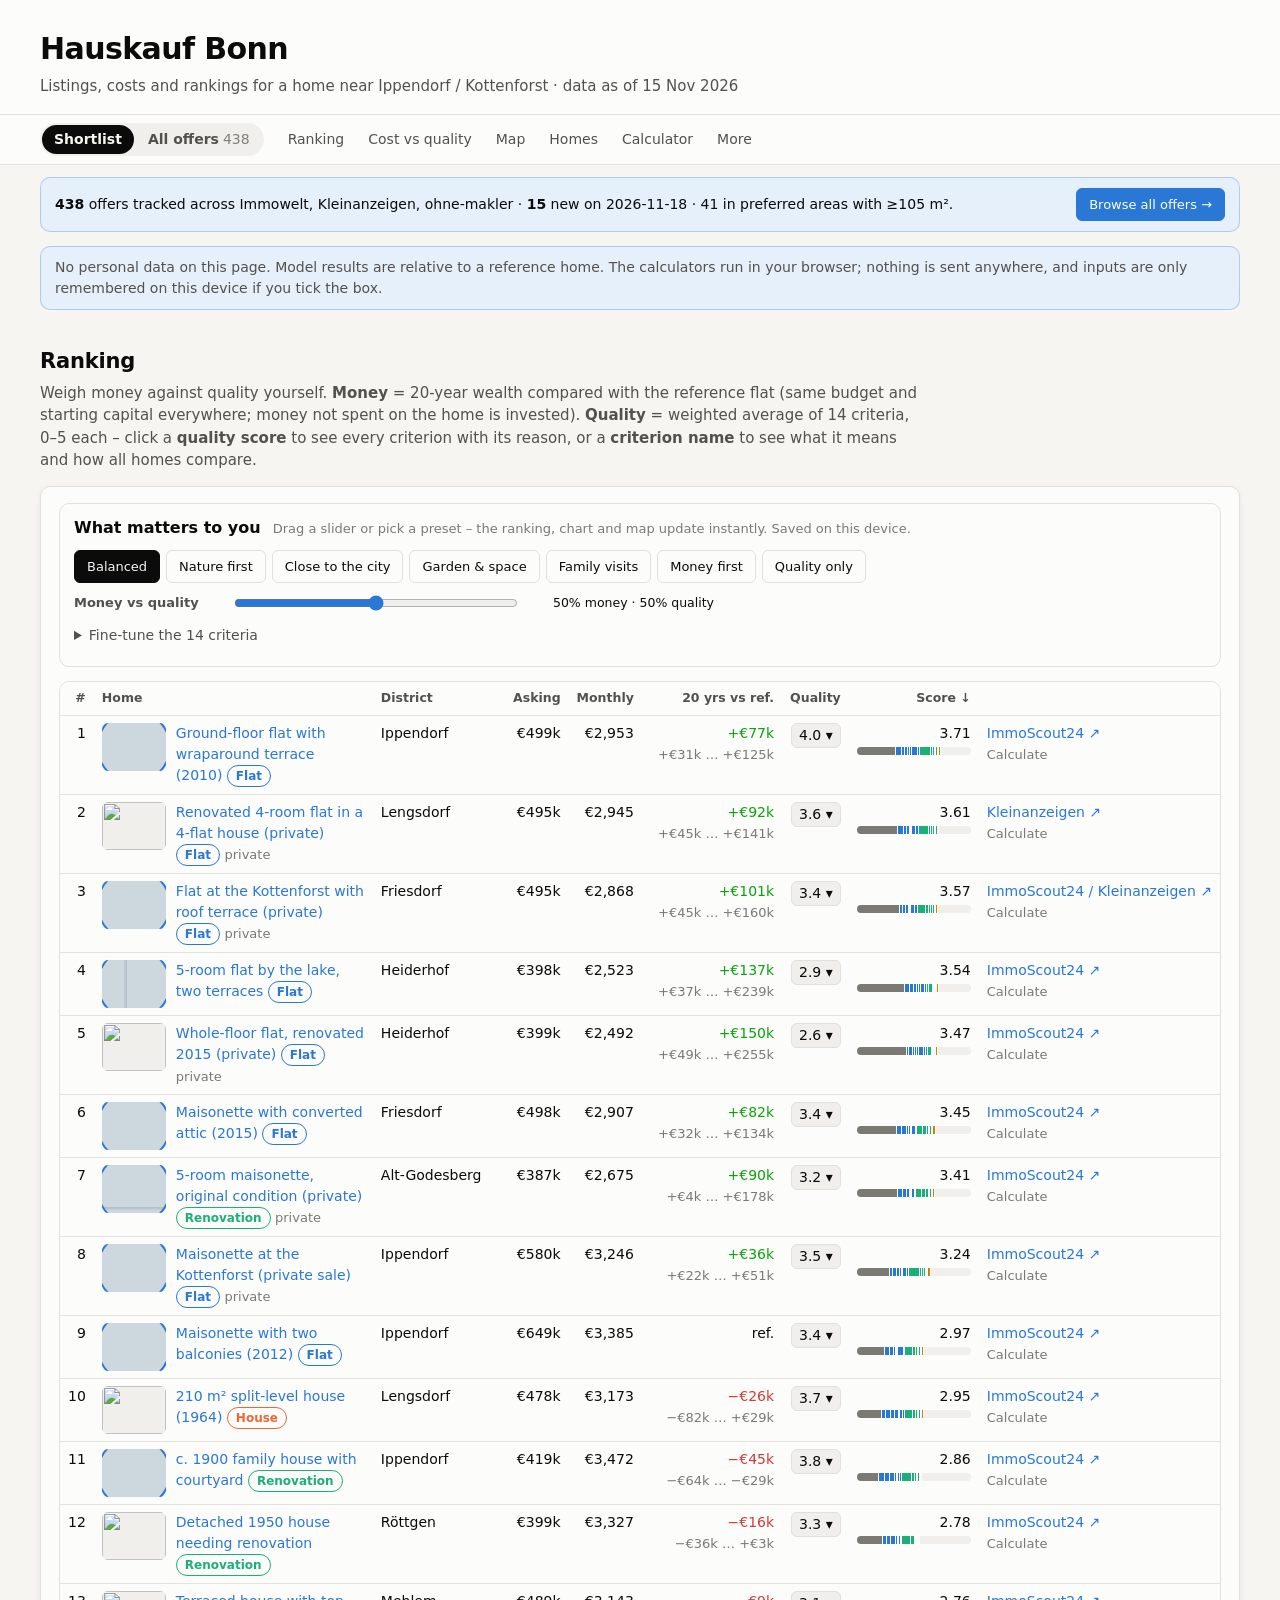
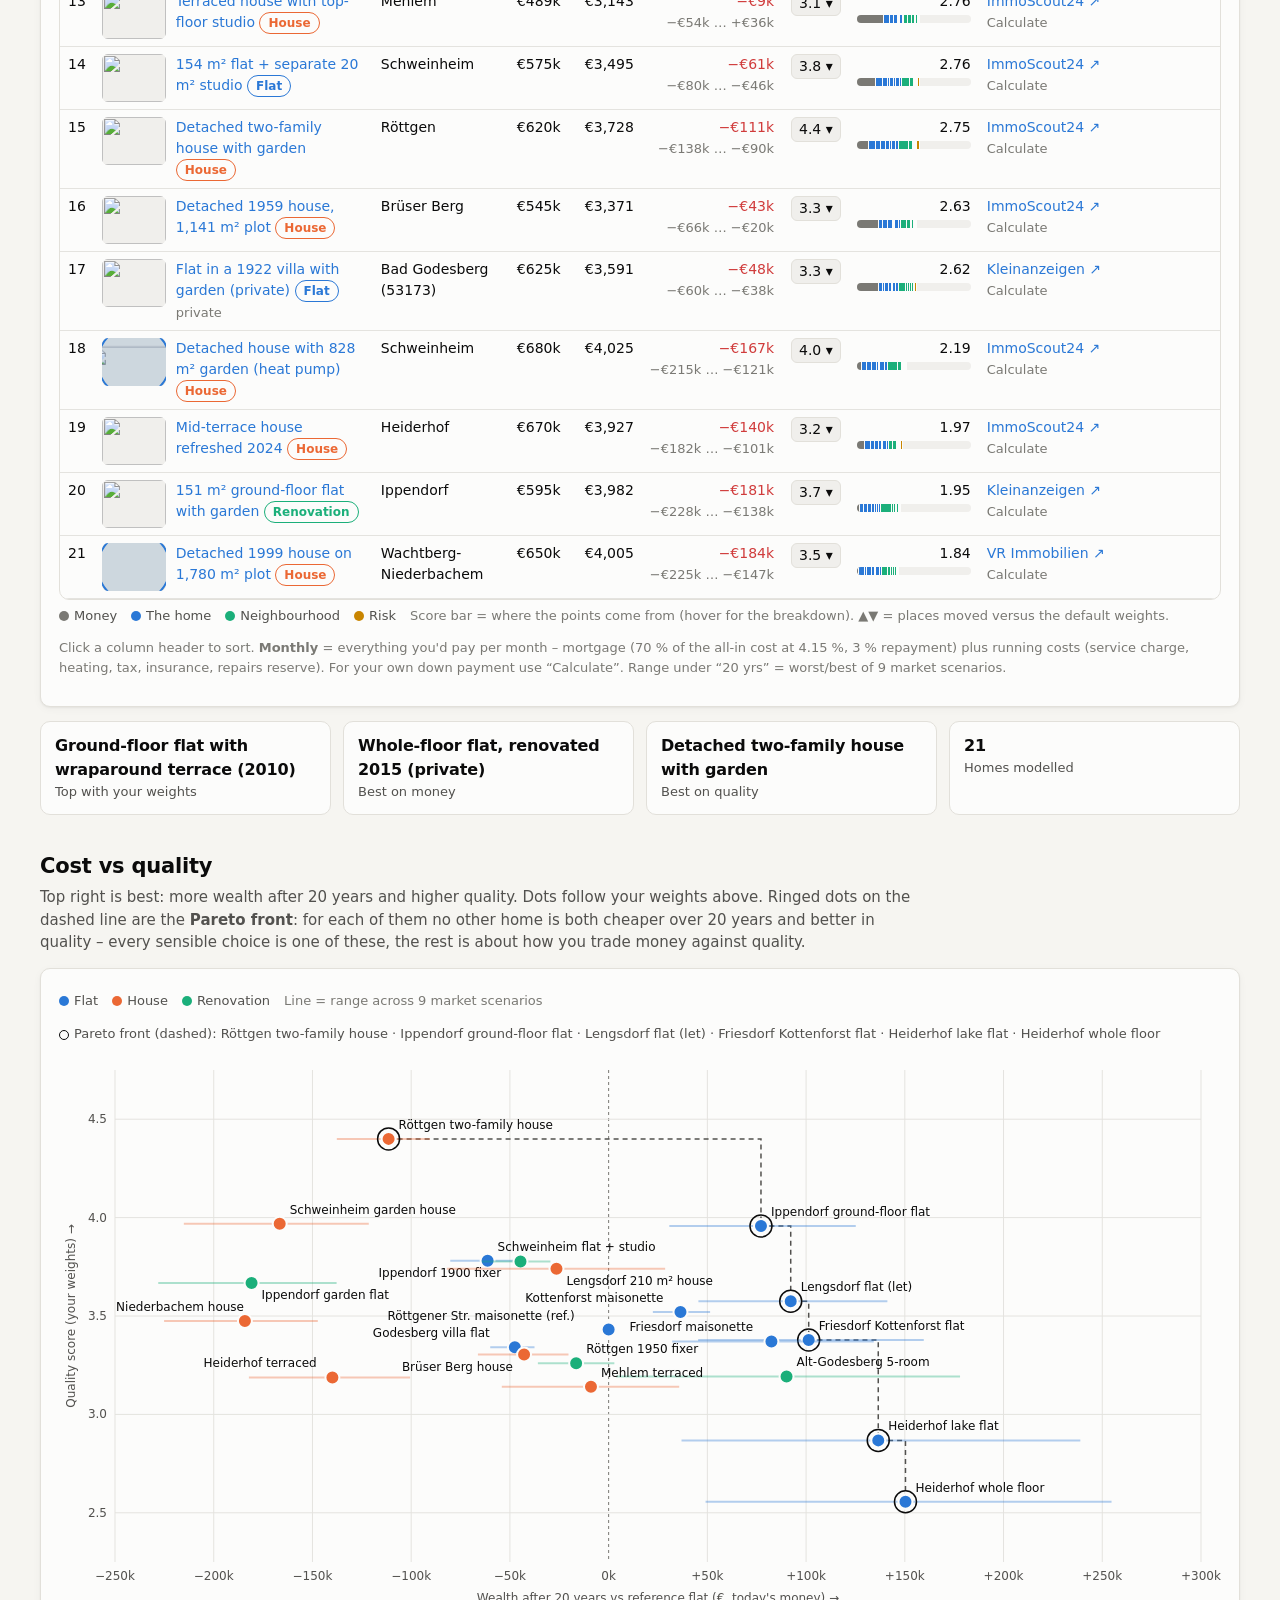
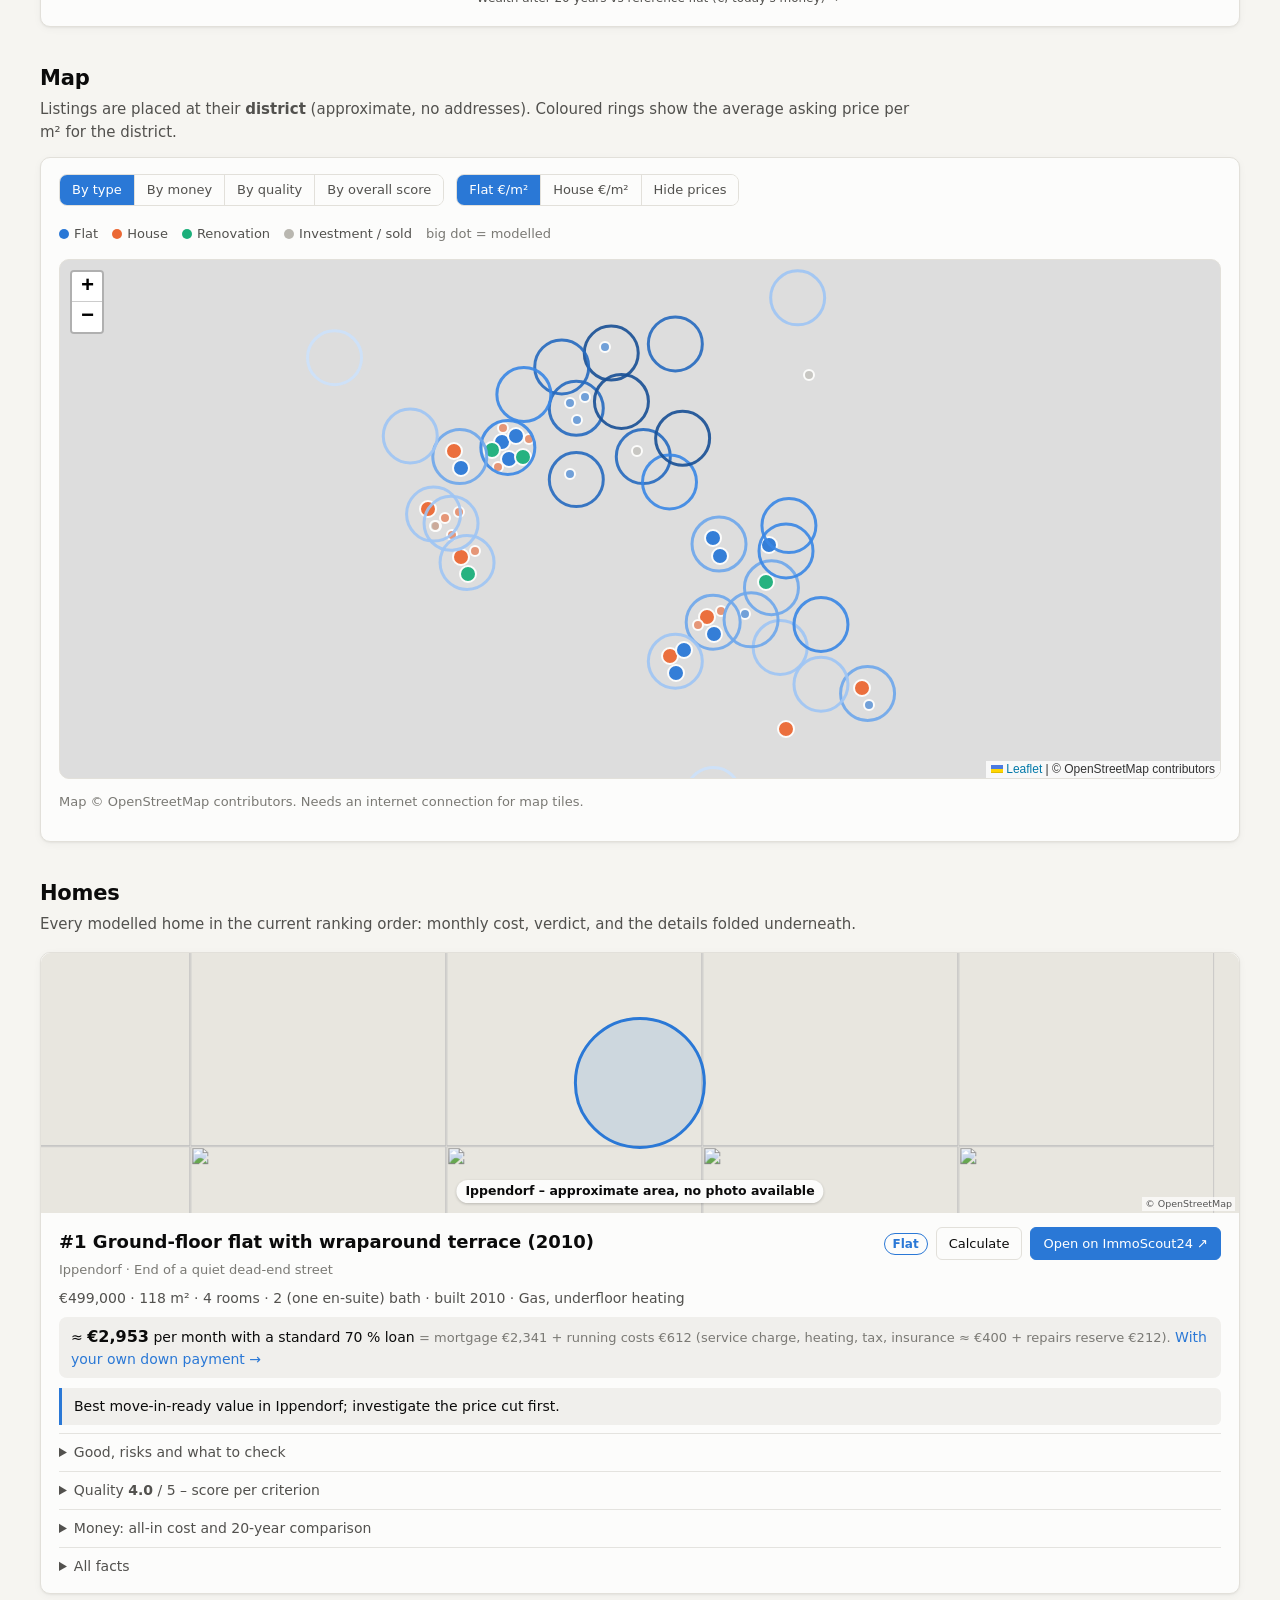
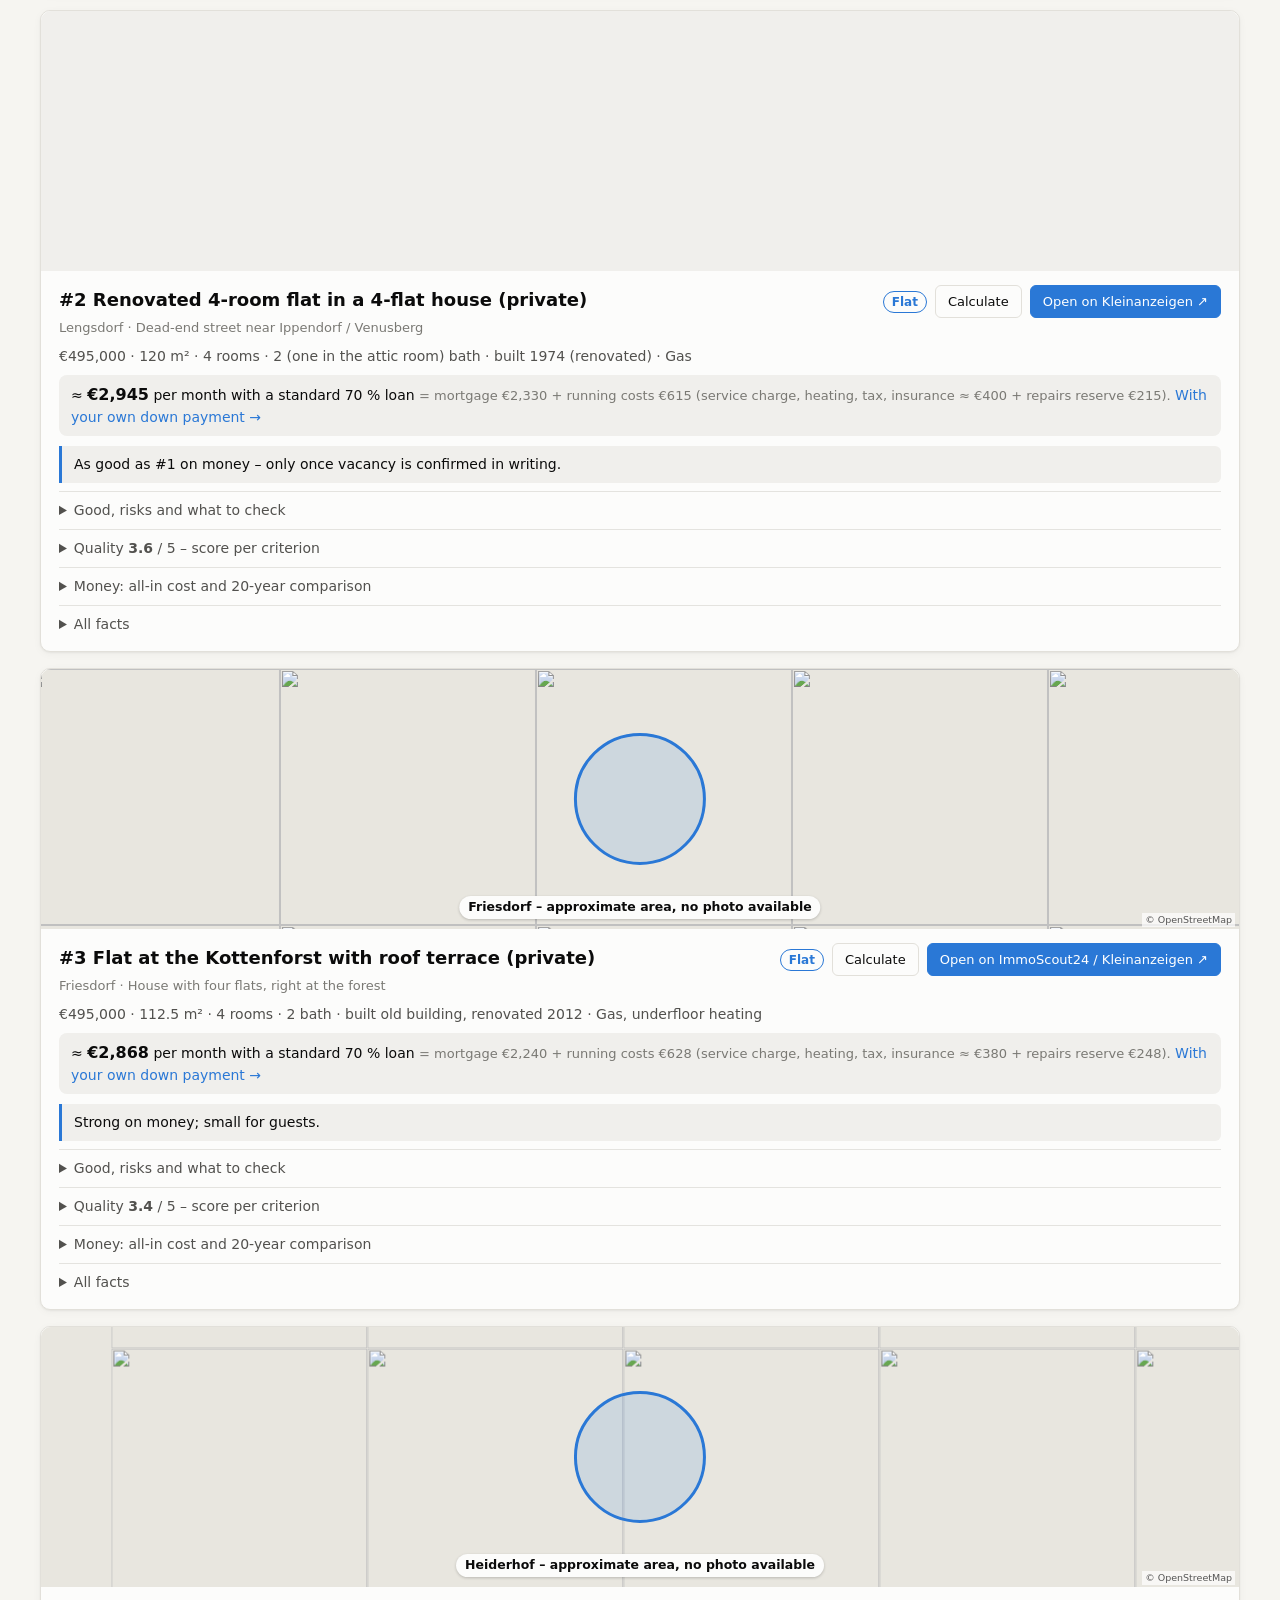
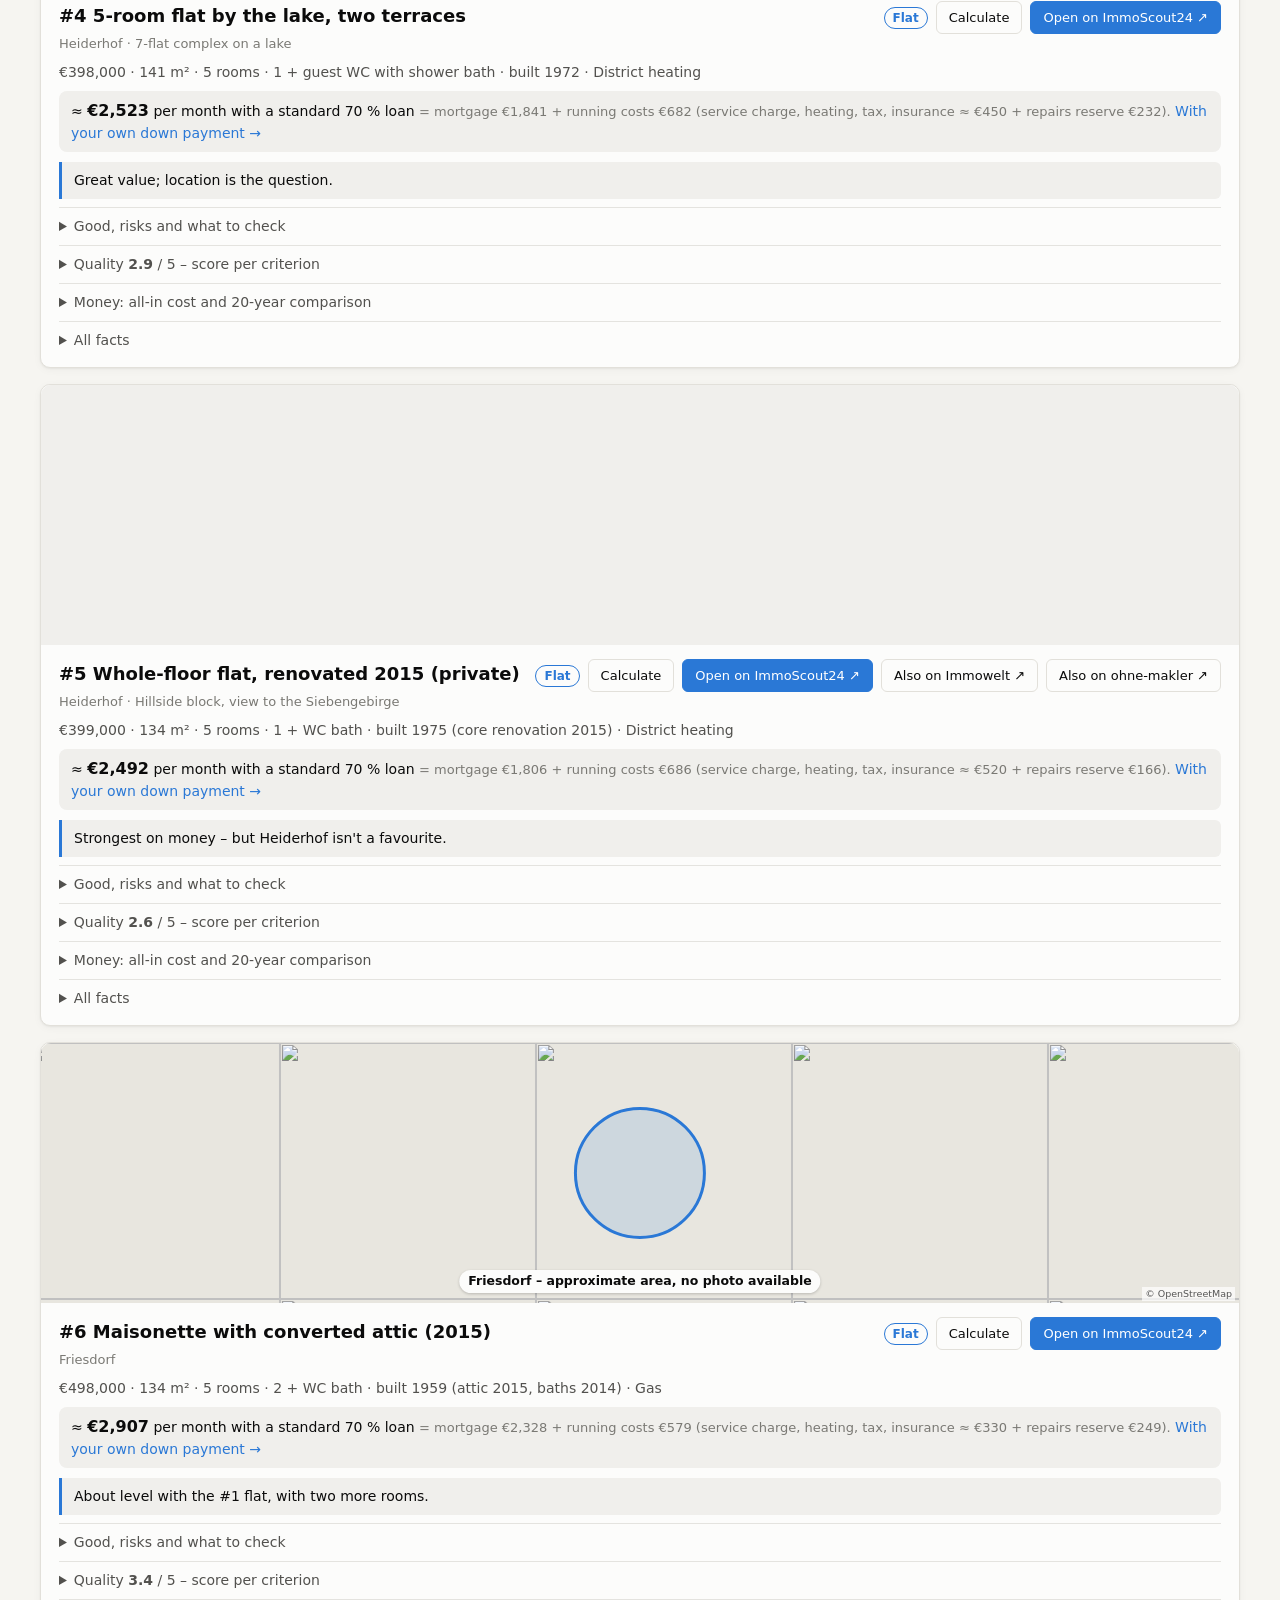
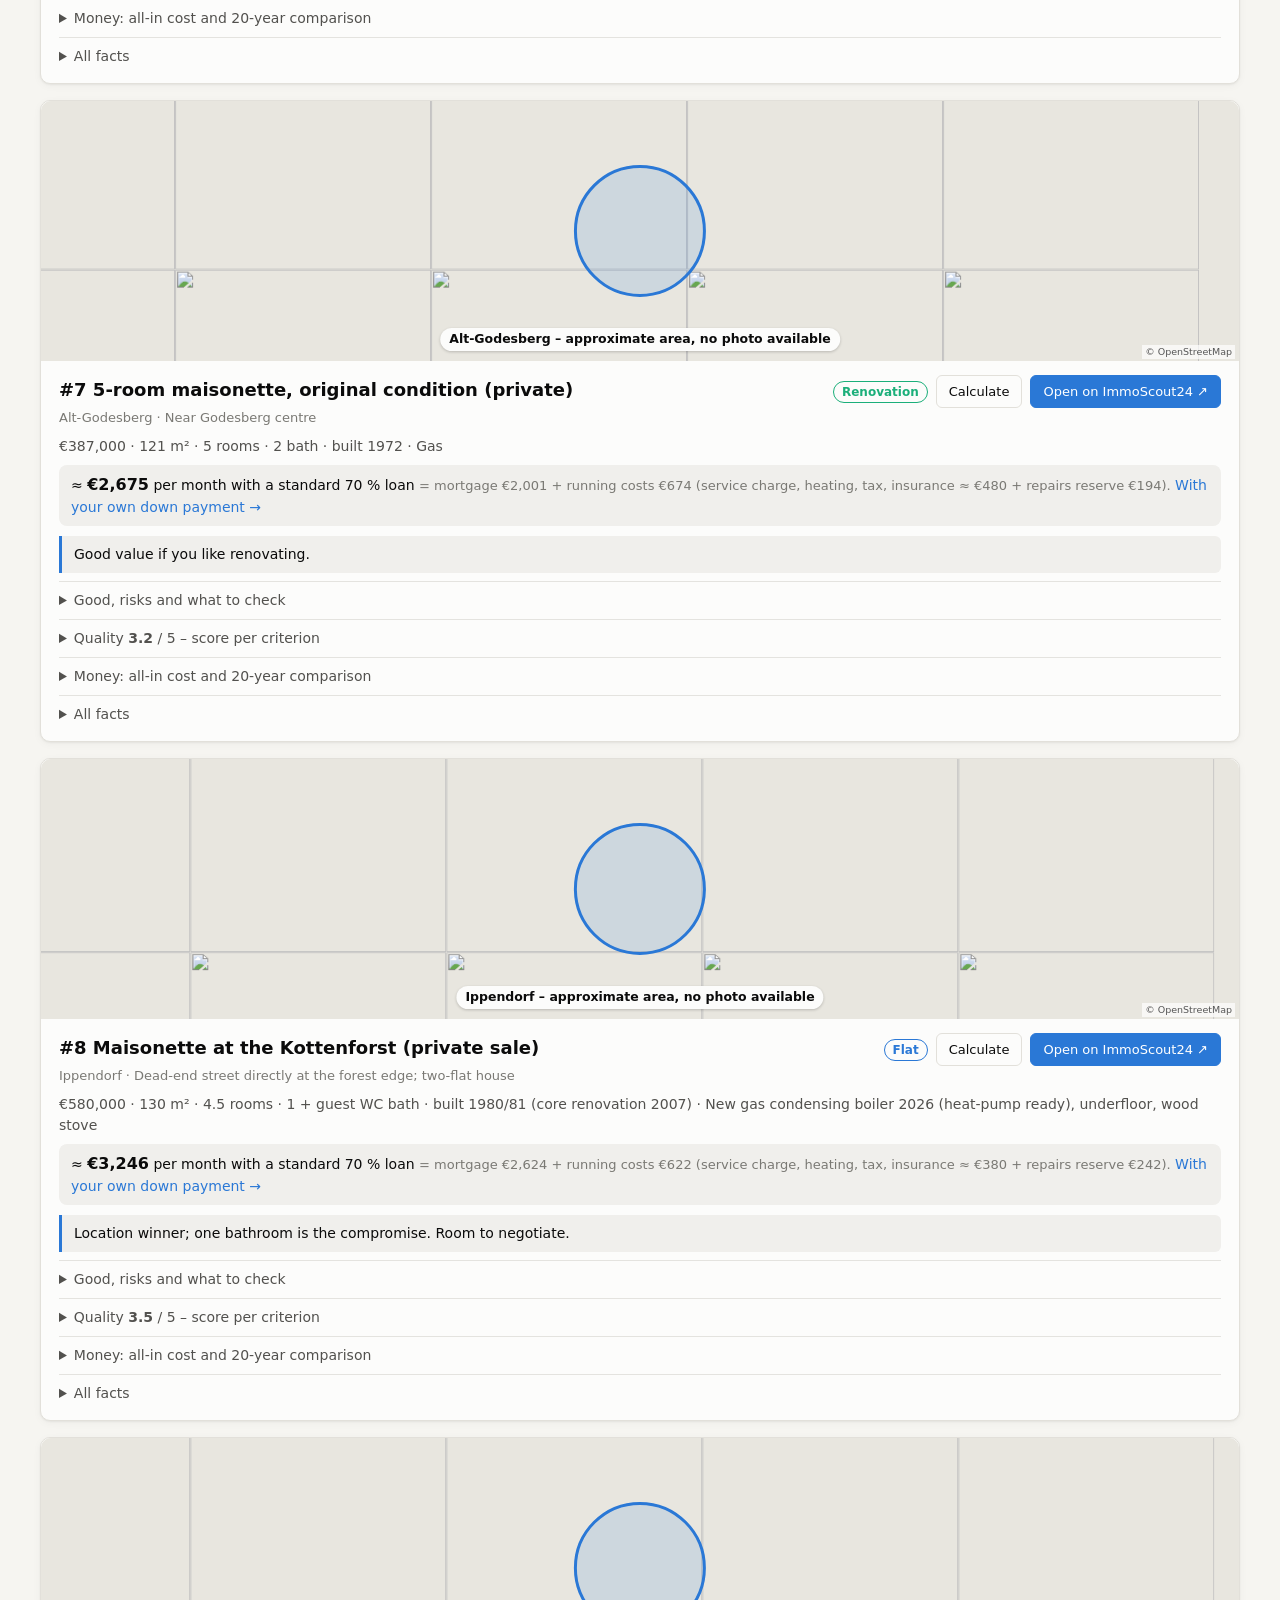
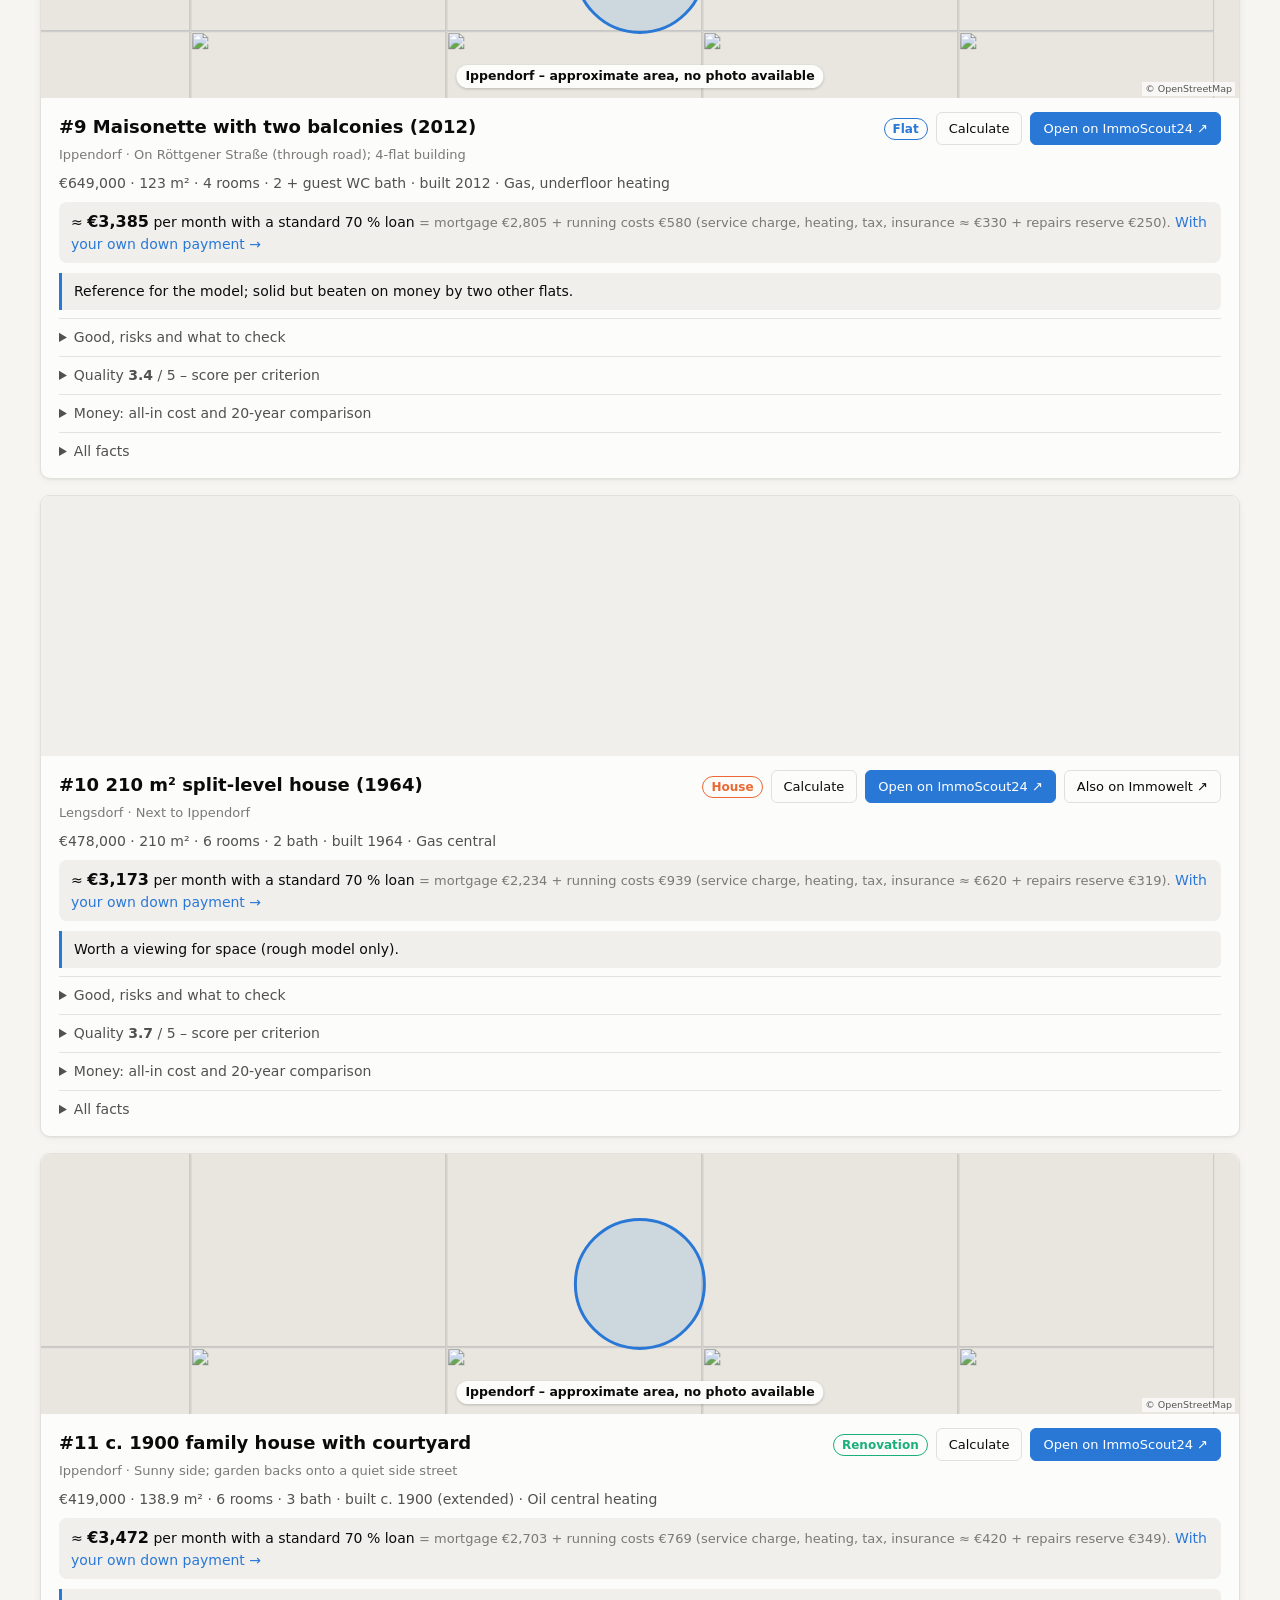
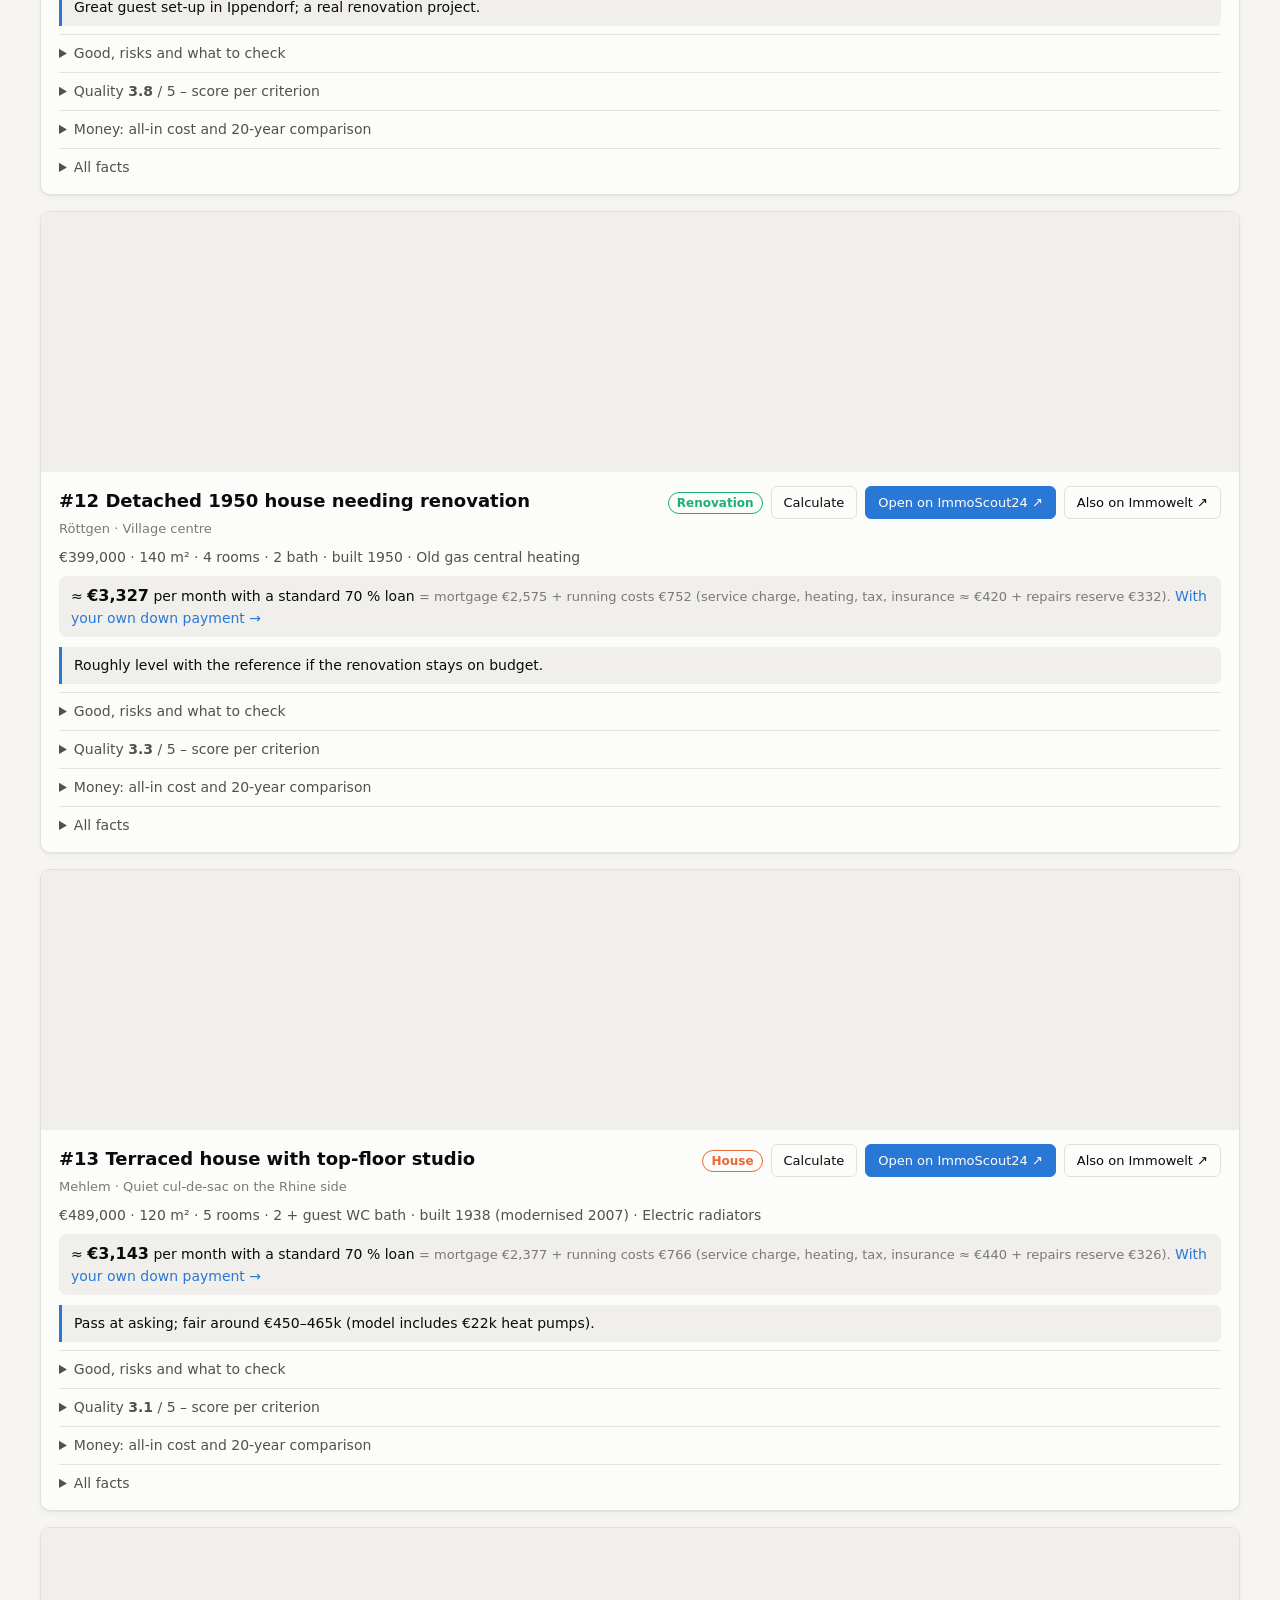
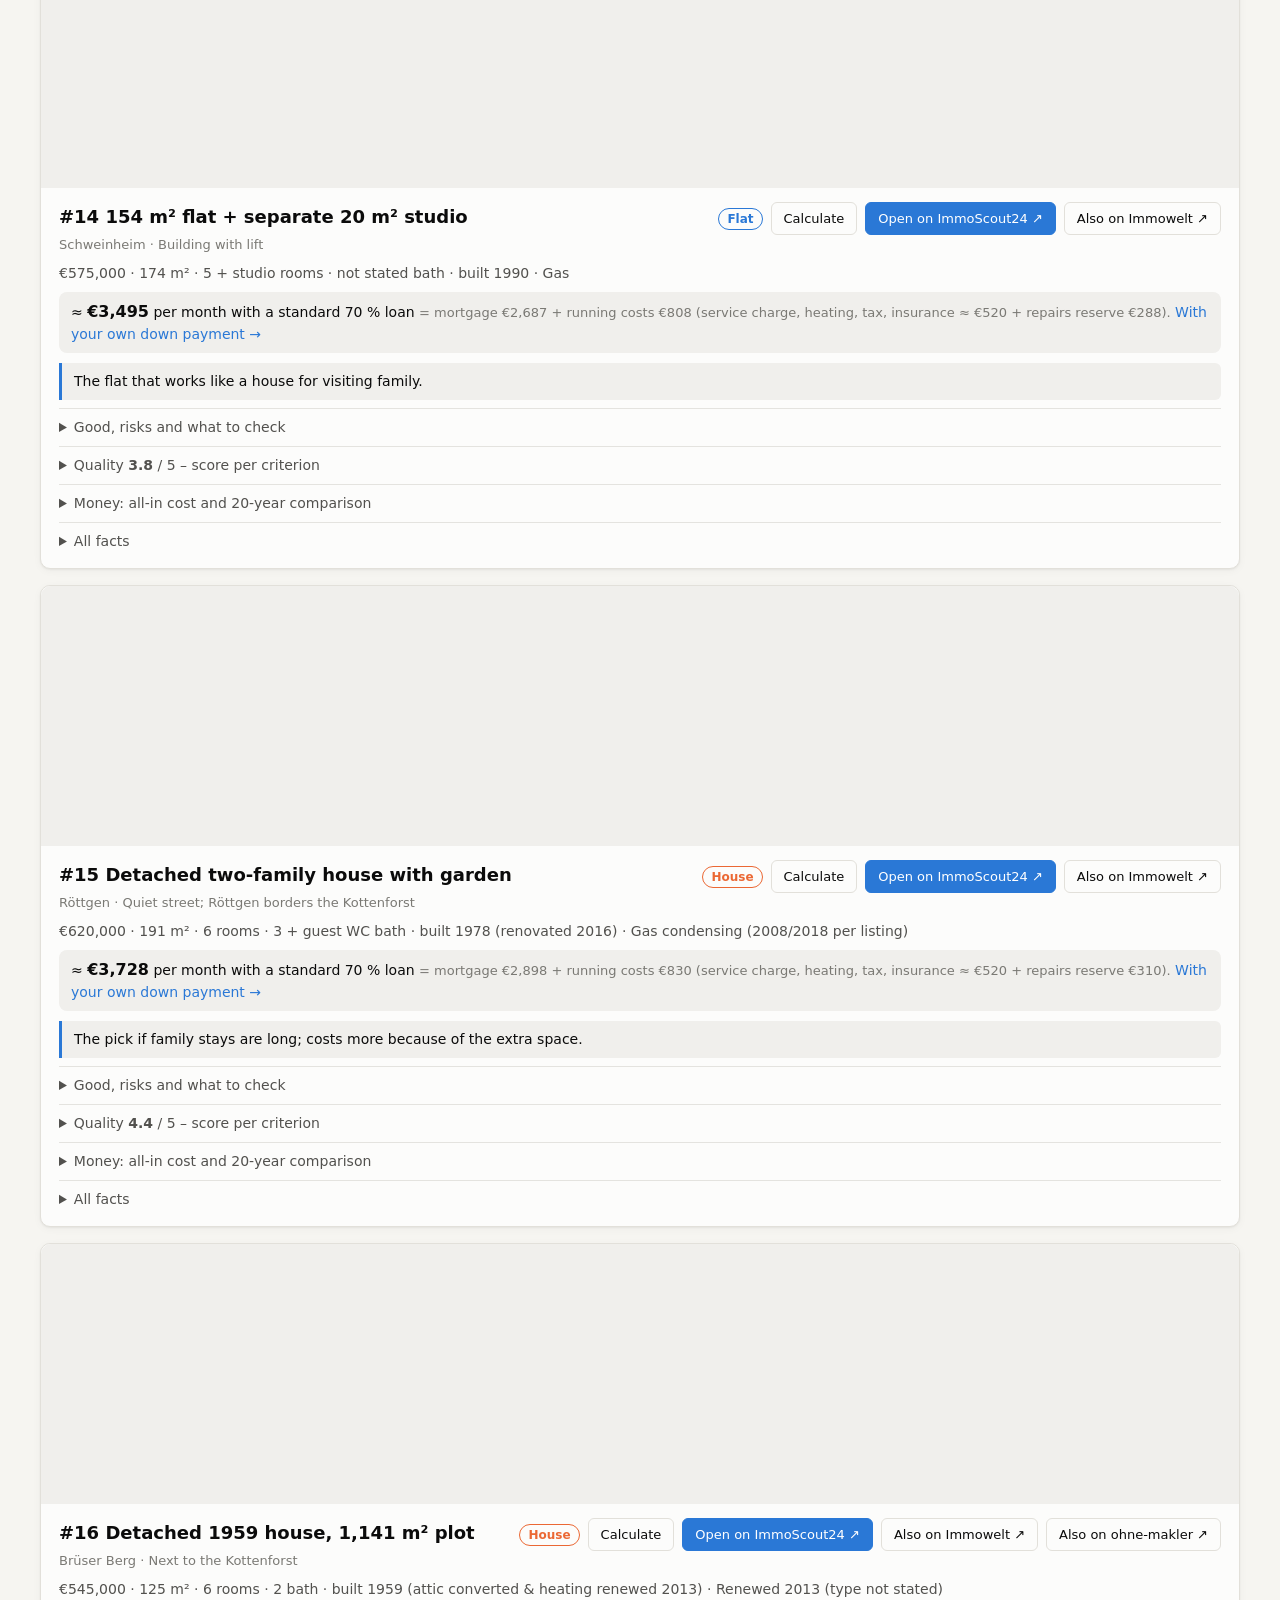
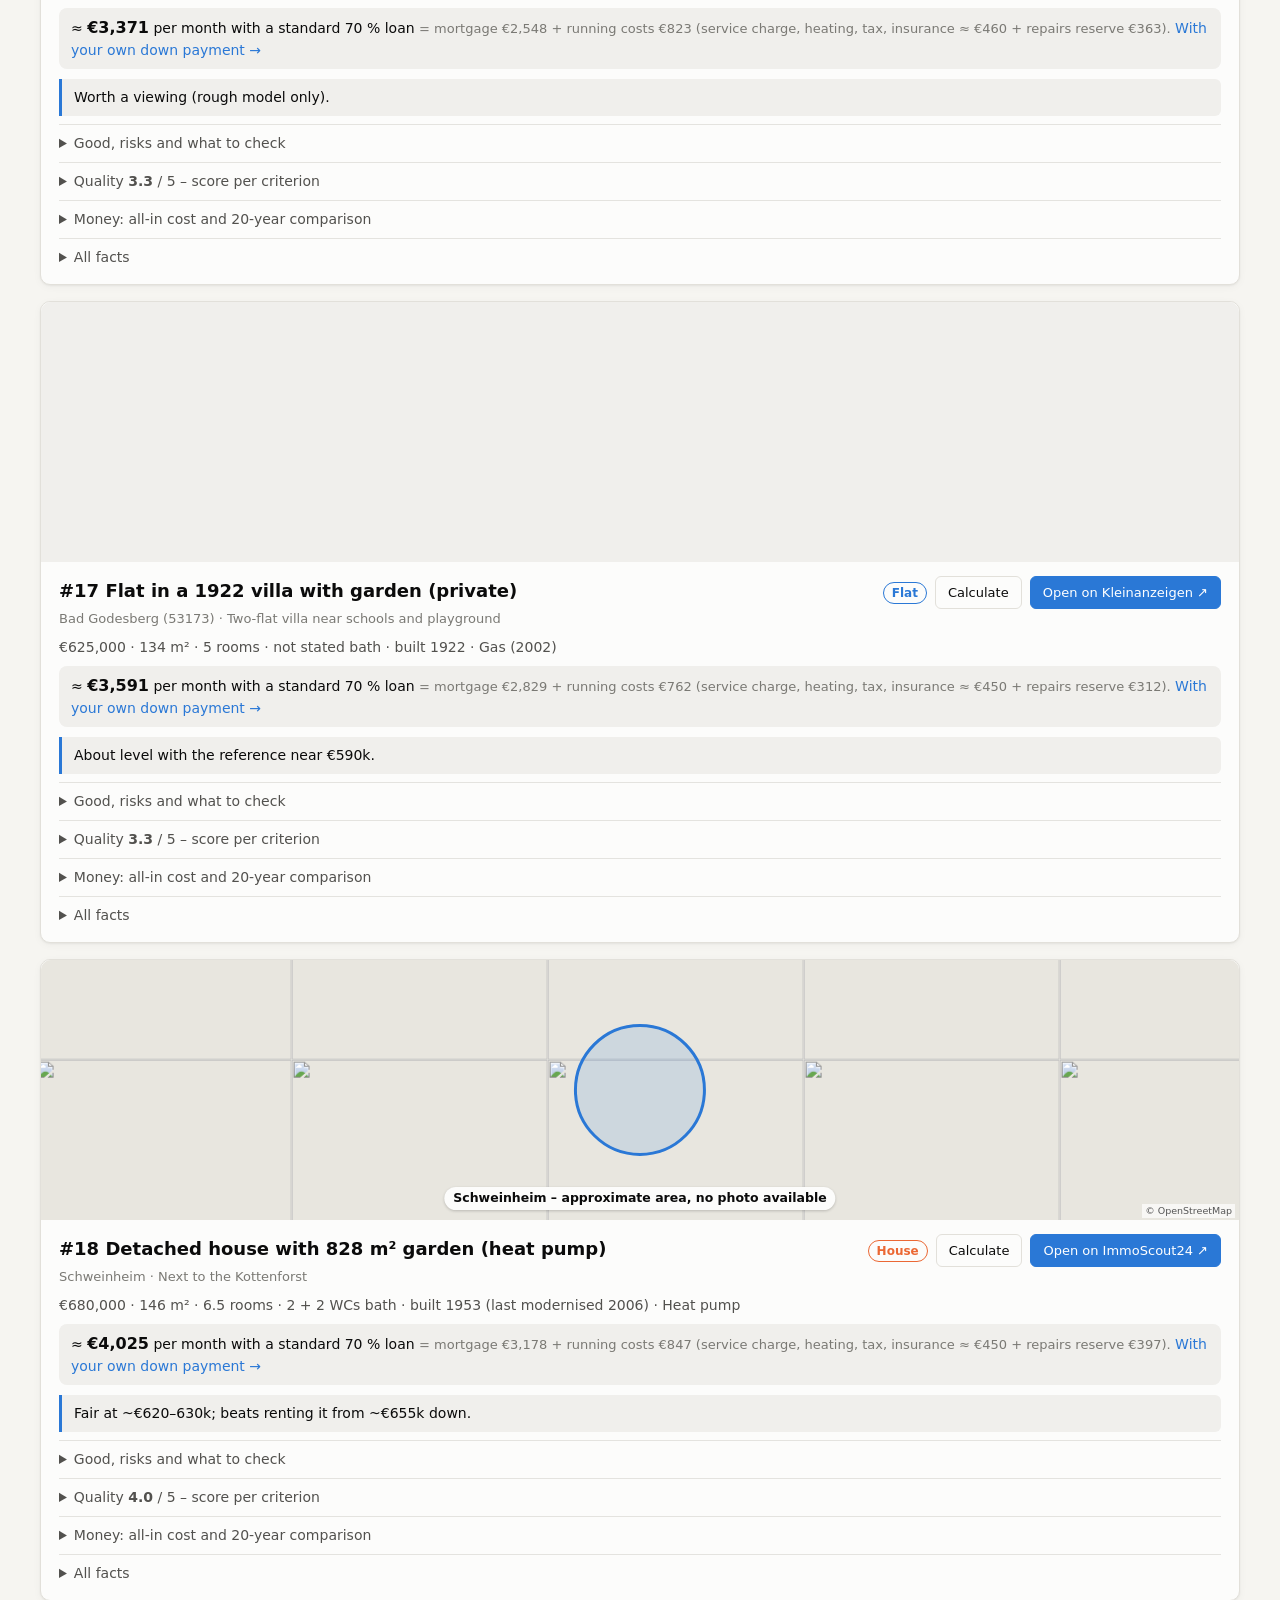
==== commit 5e0c5337: "Refresh data 2026-11-18 Co-Authored-By: Claude Opus 5.5 <noreply@anthropic.com>" ====
--- a/overview.html
+++ b/overview.html
@@ -1141,7 +1141,7 @@
 !function(t,e){"object"==typeof exports&&"undefined"!=typeof module?e(exports):"function"==typeof define&&define.amd?define(["exports"],e):e((t="undefined"!=typeof globalThis?globalThis:t||self).leaflet={})}(this,function(t){"use strict";function l(t){for(var e,i,n=1,o=arguments.length;n<o;n++)for(e in i=arguments[n])t[e]=i[e];return t}var R=Object.create||function(t){return N.prototype=t,new N};function N(){}function a(t,e){var i,n=Array.prototype.slice;return t.bind?t.bind.apply(t,n.call(arguments,1)):(i=n.call(arguments,2),function(){return t.apply(e,i.length?i.concat(n.call(arguments)):arguments)})}var D=0;function h(t){return"_leaflet_id"in t||(t._leaflet_id=++D),t._leaflet_id}function j(t,e,i){var n,o,s=function(){n=!1,o&&(r.apply(i,o),o=!1)},r=function(){n?o=arguments:(t.apply(i,arguments),setTimeout(s,e),n=!0)};return r}function H(t,e,i){var n=e[1],e=e[0],o=n-e;return t===n&&i?t:((t-e)%o+o)%o+e}function u(){return!1}function i(t,e){return!1===e?t:(e=Math.pow(10,void 0===e?6:e),Math.round(t*e)/e)}function W(t){return t.trim?t.trim():t.replace(/^\s+|\s+$/g,"")}function F(t){return W(t).split(/\s+/)}function c(t,e){for(var i in Object.prototype.hasOwnProperty.call(t,"options")||(t.options=t.options?R(t.options):{}),e)t.options[i]=e[i];return t.options}function U(t,e,i){var n,o=[];for(n in t)o.push(encodeURIComponent(i?n.toUpperCase():n)+"="+encodeURIComponent(t[n]));return(e&&-1!==e.indexOf("?")?"&":"?")+o.join("&")}var V=/\{ *([\w_ -]+) *\}/g;function q(t,i){return t.replace(V,function(t,e){e=i[e];if(void 0===e)throw new Error("No value provided for variable "+t);return e="function"==typeof e?e(i):e})}var d=Array.isArray||function(t){return"[object Array]"===Object.prototype.toString.call(t)};function G(t,e){for(var i=0;i<t.length;i++)if(t[i]===e)return i;return-1}var K="[data-uri]";function Y(t){return window["webkit"+t]||window["moz"+t]||window["ms"+t]}var X=0;function J(t){var e=+new Date,i=Math.max(0,16-(e-X));return X=e+i,window.setTimeout(t,i)}var $=window.requestAnimationFrame||Y("RequestAnimationFrame")||J,Q=window.cancelAnimationFrame||Y("CancelAnimationFrame")||Y("CancelRequestAnimationFrame")||function(t){window.clearTimeout(t)};function x(t,e,i){if(!i||$!==J)return $.call(window,a(t,e));t.call(e)}function r(t){t&&Q.call(window,t)}var tt={__proto__:null,extend:l,create:R,bind:a,get lastId(){return D},stamp:h,throttle:j,wrapNum:H,falseFn:u,formatNum:i,trim:W,splitWords:F,setOptions:c,getParamString:U,template:q,isArray:d,indexOf:G,emptyImageUrl:K,requestFn:$,cancelFn:Q,requestAnimFrame:x,cancelAnimFrame:r};function et(){}et.extend=function(t){function e(){c(this),this.initialize&&this.initialize.apply(this,arguments),this.callInitHooks()}var i,n=e.__super__=this.prototype,o=R(n);for(i in(o.constructor=e).prototype=o,this)Object.prototype.hasOwnProperty.call(this,i)&&"prototype"!==i&&"__super__"!==i&&(e[i]=this[i]);if(t.statics&&l(e,t.statics),t.includes){var s=t.includes;if("undefined"!=typeof L&&L&&L.Mixin){s=d(s)?s:[s];for(var r=0;r<s.length;r++)s[r]===L.Mixin.Events&&console.warn("Deprecated include of L.Mixin.Events: this property will be removed in future releases, please inherit from L.Evented instead.",(new Error).stack)}l.apply(null,[o].concat(t.includes))}return l(o,t),delete o.statics,delete o.includes,o.options&&(o.options=n.options?R(n.options):{},l(o.options,t.options)),o._initHooks=[],o.callInitHooks=function(){if(!this._initHooksCalled){n.callInitHooks&&n.callInitHooks.call(this),this._initHooksCalled=!0;for(var t=0,e=o._initHooks.length;t<e;t++)o._initHooks[t].call(this)}},e},et.include=function(t){var e=this.prototype.options;return l(this.prototype,t),t.options&&(this.prototype.options=e,this.mergeOptions(t.options)),this},et.mergeOptions=function(t){return l(this.prototype.options,t),this},et.addInitHook=function(t){var e=Array.prototype.slice.call(arguments,1),i="function"==typeof t?t:function(){this[t].apply(this,e)};return this.prototype._initHooks=this.prototype._initHooks||[],this.prototype._initHooks.push(i),this};var e={on:function(t,e,i){if("object"==typeof t)for(var n in t)this._on(n,t[n],e);else for(var o=0,s=(t=F(t)).length;o<s;o++)this._on(t[o],e,i);return this},off:function(t,e,i){if(arguments.length)if("object"==typeof t)for(var n in t)this._off(n,t[n],e);else{t=F(t);for(var o=1===arguments.length,s=0,r=t.length;s<r;s++)o?this._off(t[s]):this._off(t[s],e,i)}else delete this._events;return this},_on:function(t,e,i,n){"function"!=typeof e?console.warn("wrong listener type: "+typeof e):!1===this._listens(t,e,i)&&(e={fn:e,ctx:i=i===this?void 0:i},n&&(e.once=!0),this._events=this._events||{},this._events[t]=this._events[t]||[],this._events[t].push(e))},_off:function(t,e,i){var n,o,s;if(this._events&&(n=this._events[t]))if(1===arguments.length){if(this._firingCount)for(o=0,s=n.length;o<s;o++)n[o].fn=u;delete this._events[t]}else"function"!=typeof e?console.warn("wrong listener type: "+typeof e):!1!==(e=this._listens(t,e,i))&&(i=n[e],this._firingCount&&(i.fn=u,this._events[t]=n=n.slice()),n.splice(e,1))},fire:function(t,e,i){if(this.listens(t,i)){var n=l({},e,{type:t,target:this,sourceTarget:e&&e.sourceTarget||this});if(this._events){var o=this._events[t];if(o){this._firingCount=this._firingCount+1||1;for(var s=0,r=o.length;s<r;s++){var a=o[s],h=a.fn;a.once&&this.off(t,h,a.ctx),h.call(a.ctx||this,n)}this._firingCount--}}i&&this._propagateEvent(n)}return this},listens:function(t,e,i,n){"string"!=typeof t&&console.warn('"string" type argument expected');var o=e,s=("function"!=typeof e&&(n=!!e,i=o=void 0),this._events&&this._events[t]);if(s&&s.length&&!1!==this._listens(t,o,i))return!0;if(n)for(var r in this._eventParents)if(this._eventParents[r].listens(t,e,i,n))return!0;return!1},_listens:function(t,e,i){if(this._events){var n=this._events[t]||[];if(!e)return!!n.length;i===this&&(i=void 0);for(var o=0,s=n.length;o<s;o++)if(n[o].fn===e&&n[o].ctx===i)return o}return!1},once:function(t,e,i){if("object"==typeof t)for(var n in t)this._on(n,t[n],e,!0);else for(var o=0,s=(t=F(t)).length;o<s;o++)this._on(t[o],e,i,!0);return this},addEventParent:function(t){return this._eventParents=this._eventParents||{},this._eventParents[h(t)]=t,this},removeEventParent:function(t){return this._eventParents&&delete this._eventParents[h(t)],this},_propagateEvent:function(t){for(var e in this._eventParents)this._eventParents[e].fire(t.type,l({layer:t.target,propagatedFrom:t.target},t),!0)}},it=(e.addEventListener=e.on,e.removeEventListener=e.clearAllEventListeners=e.off,e.addOneTimeEventListener=e.once,e.fireEvent=e.fire,e.hasEventListeners=e.listens,et.extend(e));function p(t,e,i){this.x=i?Math.round(t):t,this.y=i?Math.round(e):e}var nt=Math.trunc||function(t){return 0<t?Math.floor(t):Math.ceil(t)};function m(t,e,i){return t instanceof p?t:d(t)?new p(t[0],t[1]):null==t?t:"object"==typeof t&&"x"in t&&"y"in t?new p(t.x,t.y):new p(t,e,i)}function f(t,e){if(t)for(var i=e?[t,e]:t,n=0,o=i.length;n<o;n++)this.extend(i[n])}function _(t,e){return!t||t instanceof f?t:new f(t,e)}function s(t,e){if(t)for(var i=e?[t,e]:t,n=0,o=i.length;n<o;n++)this.extend(i[n])}function g(t,e){return t instanceof s?t:new s(t,e)}function v(t,e,i){if(isNaN(t)||isNaN(e))throw new Error("Invalid LatLng object: ("+t+", "+e+")");this.lat=+t,this.lng=+e,void 0!==i&&(this.alt=+i)}function w(t,e,i){return t instanceof v?t:d(t)&&"object"!=typeof t[0]?3===t.length?new v(t[0],t[1],t[2]):2===t.length?new v(t[0],t[1]):null:null==t?t:"object"==typeof t&&"lat"in t?new v(t.lat,"lng"in t?t.lng:t.lon,t.alt):void 0===e?null:new v(t,e,i)}p.prototype={clone:function(){return new p(this.x,this.y)},add:function(t){return this.clone()._add(m(t))},_add:function(t){return this.x+=t.x,this.y+=t.y,this},subtract:function(t){return this.clone()._subtract(m(t))},_subtract:function(t){return this.x-=t.x,this.y-=t.y,this},divideBy:function(t){return this.clone()._divideBy(t)},_divideBy:function(t){return this.x/=t,this.y/=t,this},multiplyBy:function(t){return this.clone()._multiplyBy(t)},_multiplyBy:function(t){return this.x*=t,this.y*=t,this},scaleBy:function(t){return new p(this.x*t.x,this.y*t.y)},unscaleBy:function(t){return new p(this.x/t.x,this.y/t.y)},round:function(){return this.clone()._round()},_round:function(){return this.x=Math.round(this.x),this.y=Math.round(this.y),this},floor:function(){return this.clone()._floor()},_floor:function(){return this.x=Math.floor(this.x),this.y=Math.floor(this.y),this},ceil:function(){return this.clone()._ceil()},_ceil:function(){return this.x=Math.ceil(this.x),this.y=Math.ceil(this.y),this},trunc:function(){return this.clone()._trunc()},_trunc:function(){return this.x=nt(this.x),this.y=nt(this.y),this},distanceTo:function(t){var e=(t=m(t)).x-this.x,t=t.y-this.y;return Math.sqrt(e*e+t*t)},equals:function(t){return(t=m(t)).x===this.x&&t.y===this.y},contains:function(t){return t=m(t),Math.abs(t.x)<=Math.abs(this.x)&&Math.abs(t.y)<=Math.abs(this.y)},toString:function(){return"Point("+i(this.x)+", "+i(this.y)+")"}},f.prototype={extend:function(t){var e,i;if(t){if(t instanceof p||"number"==typeof t[0]||"x"in t)e=i=m(t);else if(e=(t=_(t)).min,i=t.max,!e||!i)return this;this.min||this.max?(this.min.x=Math.min(e.x,this.min.x),this.max.x=Math.max(i.x,this.max.x),this.min.y=Math.min(e.y,this.min.y),this.max.y=Math.max(i.y,this.max.y)):(this.min=e.clone(),this.max=i.clone())}return this},getCenter:function(t){return m((this.min.x+this.max.x)/2,(this.min.y+this.max.y)/2,t)},getBottomLeft:function(){return m(this.min.x,this.max.y)},getTopRight:function(){return m(this.max.x,this.min.y)},getTopLeft:function(){return this.min},getBottomRight:function(){return this.max},getSize:function(){return this.max.subtract(this.min)},contains:function(t){var e,i;return(t=("number"==typeof t[0]||t instanceof p?m:_)(t))instanceof f?(e=t.min,i=t.max):e=i=t,e.x>=this.min.x&&i.x<=this.max.x&&e.y>=this.min.y&&i.y<=this.max.y},intersects:function(t){t=_(t);var e=this.min,i=this.max,n=t.min,t=t.max,o=t.x>=e.x&&n.x<=i.x,t=t.y>=e.y&&n.y<=i.y;return o&&t},overlaps:function(t){t=_(t);var e=this.min,i=this.max,n=t.min,t=t.max,o=t.x>e.x&&n.x<i.x,t=t.y>e.y&&n.y<i.y;return o&&t},isValid:function(){return!(!this.min||!this.max)},pad:function(t){var e=this.min,i=this.max,n=Math.abs(e.x-i.x)*t,t=Math.abs(e.y-i.y)*t;return _(m(e.x-n,e.y-t),m(i.x+n,i.y+t))},equals:function(t){return!!t&&(t=_(t),this.min.equals(t.getTopLeft())&&this.max.equals(t.getBottomRight()))}},s.prototype={extend:function(t){var e,i,n=this._southWest,o=this._northEast;if(t instanceof v)i=e=t;else{if(!(t instanceof s))return t?this.extend(w(t)||g(t)):this;if(e=t._southWest,i=t._northEast,!e||!i)return this}return n||o?(n.lat=Math.min(e.lat,n.lat),n.lng=Math.min(e.lng,n.lng),o.lat=Math.max(i.lat,o.lat),o.lng=Math.max(i.lng,o.lng)):(this._southWest=new v(e.lat,e.lng),this._northEast=new v(i.lat,i.lng)),this},pad:function(t){var e=this._southWest,i=this._northEast,n=Math.abs(e.lat-i.lat)*t,t=Math.abs(e.lng-i.lng)*t;return new s(new v(e.lat-n,e.lng-t),new v(i.lat+n,i.lng+t))},getCenter:function(){return new v((this._southWest.lat+this._northEast.lat)/2,(this._southWest.lng+this._northEast.lng)/2)},getSouthWest:function(){return this._southWest},getNorthEast:function(){return this._northEast},getNorthWest:function(){return new v(this.getNorth(),this.getWest())},getSouthEast:function(){return new v(this.getSouth(),this.getEast())},getWest:function(){return this._southWest.lng},getSouth:function(){return this._southWest.lat},getEast:function(){return this._northEast.lng},getNorth:function(){return this._northEast.lat},contains:function(t){t=("number"==typeof t[0]||t instanceof v||"lat"in t?w:g)(t);var e,i,n=this._southWest,o=this._northEast;return t instanceof s?(e=t.getSouthWest(),i=t.getNorthEast()):e=i=t,e.lat>=n.lat&&i.lat<=o.lat&&e.lng>=n.lng&&i.lng<=o.lng},intersects:function(t){t=g(t);var e=this._southWest,i=this._northEast,n=t.getSouthWest(),t=t.getNorthEast(),o=t.lat>=e.lat&&n.lat<=i.lat,t=t.lng>=e.lng&&n.lng<=i.lng;return o&&t},overlaps:function(t){t=g(t);var e=this._southWest,i=this._northEast,n=t.getSouthWest(),t=t.getNorthEast(),o=t.lat>e.lat&&n.lat<i.lat,t=t.lng>e.lng&&n.lng<i.lng;return o&&t},toBBoxString:function(){return[this.getWest(),this.getSouth(),this.getEast(),this.getNorth()].join(",")},equals:function(t,e){return!!t&&(t=g(t),this._southWest.equals(t.getSouthWest(),e)&&this._northEast.equals(t.getNorthEast(),e))},isValid:function(){return!(!this._southWest||!this._northEast)}};var ot={latLngToPoint:function(t,e){t=this.projection.project(t),e=this.scale(e);return this.transformation._transform(t,e)},pointToLatLng:function(t,e){e=this.scale(e),t=this.transformation.untransform(t,e);return this.projection.unproject(t)},project:function(t){return this.projection.project(t)},unproject:function(t){return this.projection.unproject(t)},scale:function(t){return 256*Math.pow(2,t)},zoom:function(t){return Math.log(t/256)/Math.LN2},getProjectedBounds:function(t){var e;return this.infinite?null:(e=this.projection.bounds,t=this.scale(t),new f(this.transformation.transform(e.min,t),this.transformation.transform(e.max,t)))},infinite:!(v.prototype={equals:function(t,e){return!!t&&(t=w(t),Math.max(Math.abs(this.lat-t.lat),Math.abs(this.lng-t.lng))<=(void 0===e?1e-9:e))},toString:function(t){return"LatLng("+i(this.lat,t)+", "+i(this.lng,t)+")"},distanceTo:function(t){return st.distance(this,w(t))},wrap:function(){return st.wrapLatLng(this)},toBounds:function(t){var t=180*t/40075017,e=t/Math.cos(Math.PI/180*this.lat);return g([this.lat-t,this.lng-e],[this.lat+t,this.lng+e])},clone:function(){return new v(this.lat,this.lng,this.alt)}}),wrapLatLng:function(t){var e=this.wrapLng?H(t.lng,this.wrapLng,!0):t.lng;return new v(this.wrapLat?H(t.lat,this.wrapLat,!0):t.lat,e,t.alt)},wrapLatLngBounds:function(t){var e=t.getCenter(),i=this.wrapLatLng(e),n=e.lat-i.lat,e=e.lng-i.lng;return 0==n&&0==e?t:(i=t.getSouthWest(),t=t.getNorthEast(),new s(new v(i.lat-n,i.lng-e),new v(t.lat-n,t.lng-e)))}},st=l({},ot,{wrapLng:[-180,180],R:6371e3,distance:function(t,e){var i=Math.PI/180,n=t.lat*i,o=e.lat*i,s=Math.sin((e.lat-t.lat)*i/2),e=Math.sin((e.lng-t.lng)*i/2),t=s*s+Math.cos(n)*Math.cos(o)*e*e,i=2*Math.atan2(Math.sqrt(t),Math.sqrt(1-t));return this.R*i}}),rt=6378137,rt={R:rt,MAX_LATITUDE:85.0511287798,project:function(t){var e=Math.PI/180,i=this.MAX_LATITUDE,i=Math.max(Math.min(i,t.lat),-i),i=Math.sin(i*e);return new p(this.R*t.lng*e,this.R*Math.log((1+i)/(1-i))/2)},unproject:function(t){var e=180/Math.PI;return new v((2*Math.atan(Math.exp(t.y/this.R))-Math.PI/2)*e,t.x*e/this.R)},bounds:new f([-(rt=rt*Math.PI),-rt],[rt,rt])};function at(t,e,i,n){d(t)?(this._a=t[0],this._b=t[1],this._c=t[2],this._d=t[3]):(this._a=t,this._b=e,this._c=i,this._d=n)}function ht(t,e,i,n){return new at(t,e,i,n)}at.prototype={transform:function(t,e){return this._transform(t.clone(),e)},_transform:function(t,e){return t.x=(e=e||1)*(this._a*t.x+this._b),t.y=e*(this._c*t.y+this._d),t},untransform:function(t,e){return new p((t.x/(e=e||1)-this._b)/this._a,(t.y/e-this._d)/this._c)}};var lt=l({},st,{code:"EPSG:3857",projection:rt,transformation:ht(lt=.5/(Math.PI*rt.R),.5,-lt,.5)}),ut=l({},lt,{code:"EPSG:900913"});function ct(t){return document.createElementNS("http://www.w3.org/2000/svg",t)}function dt(t,e){for(var i,n,o,s,r="",a=0,h=t.length;a<h;a++){for(i=0,n=(o=t[a]).length;i<n;i++)r+=(i?"L":"M")+(s=o[i]).x+" "+s.y;r+=e?b.svg?"z":"x":""}return r||"M0 0"}var _t=document.documentElement.style,pt="ActiveXObject"in window,mt=pt&&!document.addEventListener,n="msLaunchUri"in navigator&&!("documentMode"in document),ft=y("webkit"),gt=y("android"),vt=y("android 2")||y("android 3"),yt=parseInt(/WebKit\/([0-9]+)|$/.exec(navigator.userAgent)[1],10),yt=gt&&y("Google")&&yt<537&&!("AudioNode"in window),xt=!!window.opera,wt=!n&&y("chrome"),bt=y("gecko")&&!ft&&!xt&&!pt,Pt=!wt&&y("safari"),Lt=y("phantom"),o="OTransition"in _t,Tt=0===navigator.platform.indexOf("Win"),Mt=pt&&"transition"in _t,zt="WebKitCSSMatrix"in window&&"m11"in new window.WebKitCSSMatrix&&!vt,_t="MozPerspective"in _t,Ct=!window.L_DISABLE_3D&&(Mt||zt||_t)&&!o&&!Lt,Zt="undefined"!=typeof orientation||y("mobile"),St=Zt&&ft,Et=Zt&&zt,kt=!window.PointerEvent&&window.MSPointerEvent,Ot=!(!window.PointerEvent&&!kt),At="ontouchstart"in window||!!window.TouchEvent,Bt=!window.L_NO_TOUCH&&(At||Ot),It=Zt&&xt,Rt=Zt&&bt,Nt=1<(window.devicePixelRatio||window.screen.deviceXDPI/window.screen.logicalXDPI),Dt=function(){var t=!1;try{var e=Object.defineProperty({},"passive",{get:function(){t=!0}});window.addEventListener("testPassiveEventSupport",u,e),window.removeEventListener("testPassiveEventSupport",u,e)}catch(t){}return t}(),jt=!!document.createElement("canvas").getContext,Ht=!(!document.createElementNS||!ct("svg").createSVGRect),Wt=!!Ht&&((Wt=document.createElement("div")).innerHTML="<svg/>","http://www.w3.org/2000/svg"===(Wt.firstChild&&Wt.firstChild.namespaceURI));function y(t){return 0<=navigator.userAgent.toLowerCase().indexOf(t)}var b={ie:pt,ielt9:mt,edge:n,webkit:ft,android:gt,android23:vt,androidStock:yt,opera:xt,chrome:wt,gecko:bt,safari:Pt,phantom:Lt,opera12:o,win:Tt,ie3d:Mt,webkit3d:zt,gecko3d:_t,any3d:Ct,mobile:Zt,mobileWebkit:St,mobileWebkit3d:Et,msPointer:kt,pointer:Ot,touch:Bt,touchNative:At,mobileOpera:It,mobileGecko:Rt,retina:Nt,passiveEvents:Dt,canvas:jt,svg:Ht,vml:!Ht&&function(){try{var t=document.createElement("div"),e=(t.innerHTML='<v:shape adj="1"/>',t.firstChild);return e.style.behavior="url(#default#VML)",e&&"object"==typeof e.adj}catch(t){return!1}}(),inlineSvg:Wt,mac:0===navigator.platform.indexOf("Mac"),linux:0===navigator.platform.indexOf("Linux")},Ft=b.msPointer?"MSPointerDown":"pointerdown",Ut=b.msPointer?"MSPointerMove":"pointermove",Vt=b.msPointer?"MSPointerUp":"pointerup",qt=b.msPointer?"MSPointerCancel":"pointercancel",Gt={touchstart:Ft,touchmove:Ut,touchend:Vt,touchcancel:qt},Kt={touchstart:function(t,e){e.MSPOINTER_TYPE_TOUCH&&e.pointerType===e.MSPOINTER_TYPE_TOUCH&&O(e);ee(t,e)},touchmove:ee,touchend:ee,touchcancel:ee},Yt={},Xt=!1;function Jt(t,e,i){return"touchstart"!==e||Xt||(document.addEventListener(Ft,$t,!0),document.addEventListener(Ut,Qt,!0),document.addEventListener(Vt,te,!0),document.addEventListener(qt,te,!0),Xt=!0),Kt[e]?(i=Kt[e].bind(this,i),t.addEventListener(Gt[e],i,!1),i):(console.warn("wrong event specified:",e),u)}function $t(t){Yt[t.pointerId]=t}function Qt(t){Yt[t.pointerId]&&(Yt[t.pointerId]=t)}function te(t){delete Yt[t.pointerId]}function ee(t,e){if(e.pointerType!==(e.MSPOINTER_TYPE_MOUSE||"mouse")){for(var i in e.touches=[],Yt)e.touches.push(Yt[i]);e.changedTouches=[e],t(e)}}var ie=200;function ne(t,i){t.addEventListener("dblclick",i);var n,o=0;function e(t){var e;1!==t.detail?n=t.detail:"mouse"===t.pointerType||t.sourceCapabilities&&!t.sourceCapabilities.firesTouchEvents||((e=Ne(t)).some(function(t){return t instanceof HTMLLabelElement&&t.attributes.for})&&!e.some(function(t){return t instanceof HTMLInputElement||t instanceof HTMLSelectElement})||((e=Date.now())-o<=ie?2===++n&&i(function(t){var e,i,n={};for(i in t)e=t[i],n[i]=e&&e.bind?e.bind(t):e;return(t=n).type="dblclick",n.detail=2,n.isTrusted=!1,n._simulated=!0,n}(t)):n=1,o=e))}return t.addEventListener("click",e),{dblclick:i,simDblclick:e}}var oe,se,re,ae,he,le,ue=we(["transform","webkitTransform","OTransform","MozTransform","msTransform"]),ce=we(["webkitTransition","transition","OTransition","MozTransition","msTransition"]),de="webkitTransition"===ce||"OTransition"===ce?ce+"End":"transitionend";function _e(t){return"string"==typeof t?document.getElementById(t):t}function pe(t,e){var i=t.style[e]||t.currentStyle&&t.currentStyle[e];return"auto"===(i=i&&"auto"!==i||!document.defaultView?i:(t=document.defaultView.getComputedStyle(t,null))?t[e]:null)?null:i}function P(t,e,i){t=document.createElement(t);return t.className=e||"",i&&i.appendChild(t),t}function T(t){var e=t.parentNode;e&&e.removeChild(t)}function me(t){for(;t.firstChild;)t.removeChild(t.firstChild)}function fe(t){var e=t.parentNode;e&&e.lastChild!==t&&e.appendChild(t)}function ge(t){var e=t.parentNode;e&&e.firstChild!==t&&e.insertBefore(t,e.firstChild)}function ve(t,e){return void 0!==t.classList?t.classList.contains(e):0<(t=xe(t)).length&&new RegExp("(^|\\s)"+e+"(\\s|$)").test(t)}function M(t,e){var i;if(void 0!==t.classList)for(var n=F(e),o=0,s=n.length;o<s;o++)t.classList.add(n[o]);else ve(t,e)||ye(t,((i=xe(t))?i+" ":"")+e)}function z(t,e){void 0!==t.classList?t.classList.remove(e):ye(t,W((" "+xe(t)+" ").replace(" "+e+" "," ")))}function ye(t,e){void 0===t.className.baseVal?t.className=e:t.className.baseVal=e}function xe(t){return void 0===(t=t.correspondingElement?t.correspondingElement:t).className.baseVal?t.className:t.className.baseVal}function C(t,e){if("opacity"in t.style)t.style.opacity=e;else if("filter"in t.style){var i=!1,n="DXImageTransform.Microsoft.Alpha";try{i=t.filters.item(n)}catch(t){if(1===e)return}e=Math.round(100*e),i?(i.Enabled=100!==e,i.Opacity=e):t.style.filter+=" progid:"+n+"(opacity="+e+")"}}function we(t){for(var e=document.documentElement.style,i=0;i<t.length;i++)if(t[i]in e)return t[i];return!1}function be(t,e,i){e=e||new p(0,0);t.style[ue]=(b.ie3d?"translate("+e.x+"px,"+e.y+"px)":"translate3d("+e.x+"px,"+e.y+"px,0)")+(i?" scale("+i+")":"")}function Z(t,e){t._leaflet_pos=e,b.any3d?be(t,e):(t.style.left=e.x+"px",t.style.top=e.y+"px")}function Pe(t){return t._leaflet_pos||new p(0,0)}function Le(){S(window,"dragstart",O)}function Te(){k(window,"dragstart",O)}function Me(t){for(;-1===t.tabIndex;)t=t.parentNode;t.style&&(ze(),le=(he=t).style.outlineStyle,t.style.outlineStyle="none",S(window,"keydown",ze))}function ze(){he&&(he.style.outlineStyle=le,le=he=void 0,k(window,"keydown",ze))}function Ce(t){for(;!((t=t.parentNode).offsetWidth&&t.offsetHeight||t===document.body););return t}function Ze(t){var e=t.getBoundingClientRect();return{x:e.width/t.offsetWidth||1,y:e.height/t.offsetHeight||1,boundingClientRect:e}}ae="onselectstart"in document?(re=function(){S(window,"selectstart",O)},function(){k(window,"selectstart",O)}):(se=we(["userSelect","WebkitUserSelect","OUserSelect","MozUserSelect","msUserSelect"]),re=function(){var t;se&&(t=document.documentElement.style,oe=t[se],t[se]="none")},function(){se&&(document.documentElement.style[se]=oe,oe=void 0)});pt={__proto__:null,TRANSFORM:ue,TRANSITION:ce,TRANSITION_END:de,get:_e,getStyle:pe,create:P,remove:T,empty:me,toFront:fe,toBack:ge,hasClass:ve,addClass:M,removeClass:z,setClass:ye,getClass:xe,setOpacity:C,testProp:we,setTransform:be,setPosition:Z,getPosition:Pe,get disableTextSelection(){return re},get enableTextSelection(){return ae},disableImageDrag:Le,enableImageDrag:Te,preventOutline:Me,restoreOutline:ze,getSizedParentNode:Ce,getScale:Ze};function S(t,e,i,n){if(e&&"object"==typeof e)for(var o in e)ke(t,o,e[o],i);else for(var s=0,r=(e=F(e)).length;s<r;s++)ke(t,e[s],i,n);return this}var E="_leaflet_events";function k(t,e,i,n){if(1===arguments.length)Se(t),delete t[E];else if(e&&"object"==typeof e)for(var o in e)Oe(t,o,e[o],i);else if(e=F(e),2===arguments.length)Se(t,function(t){return-1!==G(e,t)});else for(var s=0,r=e.length;s<r;s++)Oe(t,e[s],i,n);return this}function Se(t,e){for(var i in t[E]){var n=i.split(/\d/)[0];e&&!e(n)||Oe(t,n,null,null,i)}}var Ee={mouseenter:"mouseover",mouseleave:"mouseout",wheel:!("onwheel"in window)&&"mousewheel"};function ke(e,t,i,n){var o,s,r=t+h(i)+(n?"_"+h(n):"");e[E]&&e[E][r]||(s=o=function(t){return i.call(n||e,t||window.event)},!b.touchNative&&b.pointer&&0===t.indexOf("touch")?o=Jt(e,t,o):b.touch&&"dblclick"===t?o=ne(e,o):"addEventListener"in e?"touchstart"===t||"touchmove"===t||"wheel"===t||"mousewheel"===t?e.addEventListener(Ee[t]||t,o,!!b.passiveEvents&&{passive:!1}):"mouseenter"===t||"mouseleave"===t?e.addEventListener(Ee[t],o=function(t){t=t||window.event,We(e,t)&&s(t)},!1):e.addEventListener(t,s,!1):e.attachEvent("on"+t,o),e[E]=e[E]||{},e[E][r]=o)}function Oe(t,e,i,n,o){o=o||e+h(i)+(n?"_"+h(n):"");var s,r,i=t[E]&&t[E][o];i&&(!b.touchNative&&b.pointer&&0===e.indexOf("touch")?(n=t,r=i,Gt[s=e]?n.removeEventListener(Gt[s],r,!1):console.warn("wrong event specified:",s)):b.touch&&"dblclick"===e?(n=i,(r=t).removeEventListener("dblclick",n.dblclick),r.removeEventListener("click",n.simDblclick)):"removeEventListener"in t?t.removeEventListener(Ee[e]||e,i,!1):t.detachEvent("on"+e,i),t[E][o]=null)}function Ae(t){return t.stopPropagation?t.stopPropagation():t.originalEvent?t.originalEvent._stopped=!0:t.cancelBubble=!0,this}function Be(t){return ke(t,"wheel",Ae),this}function Ie(t){return S(t,"mousedown touchstart dblclick contextmenu",Ae),t._leaflet_disable_click=!0,this}function O(t){return t.preventDefault?t.preventDefault():t.returnValue=!1,this}function Re(t){return O(t),Ae(t),this}function Ne(t){if(t.composedPath)return t.composedPath();for(var e=[],i=t.target;i;)e.push(i),i=i.parentNode;return e}function De(t,e){var i,n;return e?(n=(i=Ze(e)).boundingClientRect,new p((t.clientX-n.left)/i.x-e.clientLeft,(t.clientY-n.top)/i.y-e.clientTop)):new p(t.clientX,t.clientY)}var je=b.linux&&b.chrome?window.devicePixelRatio:b.mac?3*window.devicePixelRatio:0<window.devicePixelRatio?2*window.devicePixelRatio:1;function He(t){return b.edge?t.wheelDeltaY/2:t.deltaY&&0===t.deltaMode?-t.deltaY/je:t.deltaY&&1===t.deltaMode?20*-t.deltaY:t.deltaY&&2===t.deltaMode?60*-t.deltaY:t.deltaX||t.deltaZ?0:t.wheelDelta?(t.wheelDeltaY||t.wheelDelta)/2:t.detail&&Math.abs(t.detail)<32765?20*-t.detail:t.detail?t.detail/-32765*60:0}function We(t,e){var i=e.relatedTarget;if(!i)return!0;try{for(;i&&i!==t;)i=i.parentNode}catch(t){return!1}return i!==t}var mt={__proto__:null,on:S,off:k,stopPropagation:Ae,disableScrollPropagation:Be,disableClickPropagation:Ie,preventDefault:O,stop:Re,getPropagationPath:Ne,getMousePosition:De,getWheelDelta:He,isExternalTarget:We,addListener:S,removeListener:k},Fe=it.extend({run:function(t,e,i,n){this.stop(),this._el=t,this._inProgress=!0,this._duration=i||.25,this._easeOutPower=1/Math.max(n||.5,.2),this._startPos=Pe(t),this._offset=e.subtract(this._startPos),this._startTime=+new Date,this.fire("start"),this._animate()},stop:function(){this._inProgress&&(this._step(!0),this._complete())},_animate:function(){this._animId=x(this._animate,this),this._step()},_step:function(t){var e=+new Date-this._startTime,i=1e3*this._duration;e<i?this._runFrame(this._easeOut(e/i),t):(this._runFrame(1),this._complete())},_runFrame:function(t,e){t=this._startPos.add(this._offset.multiplyBy(t));e&&t._round(),Z(this._el,t),this.fire("step")},_complete:function(){r(this._animId),this._inProgress=!1,this.fire("end")},_easeOut:function(t){return 1-Math.pow(1-t,this._easeOutPower)}}),A=it.extend({options:{crs:lt,center:void 0,zoom:void 0,minZoom:void 0,maxZoom:void 0,layers:[],maxBounds:void 0,renderer:void 0,zoomAnimation:!0,zoomAnimationThreshold:4,fadeAnimation:!0,markerZoomAnimation:!0,transform3DLimit:8388608,zoomSnap:1,zoomDelta:1,trackResize:!0},initialize:function(t,e){e=c(this,e),this._handlers=[],this._layers={},this._zoomBoundLayers={},this._sizeChanged=!0,this._initContainer(t),this._initLayout(),this._onResize=a(this._onResize,this),this._initEvents(),e.maxBounds&&this.setMaxBounds(e.maxBounds),void 0!==e.zoom&&(this._zoom=this._limitZoom(e.zoom)),e.center&&void 0!==e.zoom&&this.setView(w(e.center),e.zoom,{reset:!0}),this.callInitHooks(),this._zoomAnimated=ce&&b.any3d&&!b.mobileOpera&&this.options.zoomAnimation,this._zoomAnimated&&(this._createAnimProxy(),S(this._proxy,de,this._catchTransitionEnd,this)),this._addLayers(this.options.layers)},setView:function(t,e,i){if((e=void 0===e?this._zoom:this._limitZoom(e),t=this._limitCenter(w(t),e,this.options.maxBounds),i=i||{},this._stop(),this._loaded&&!i.reset&&!0!==i)&&(void 0!==i.animate&&(i.zoom=l({animate:i.animate},i.zoom),i.pan=l({animate:i.animate,duration:i.duration},i.pan)),this._zoom!==e?this._tryAnimatedZoom&&this._tryAnimatedZoom(t,e,i.zoom):this._tryAnimatedPan(t,i.pan)))return clearTimeout(this._sizeTimer),this;return this._resetView(t,e,i.pan&&i.pan.noMoveStart),this},setZoom:function(t,e){return this._loaded?this.setView(this.getCenter(),t,{zoom:e}):(this._zoom=t,this)},zoomIn:function(t,e){return t=t||(b.any3d?this.options.zoomDelta:1),this.setZoom(this._zoom+t,e)},zoomOut:function(t,e){return t=t||(b.any3d?this.options.zoomDelta:1),this.setZoom(this._zoom-t,e)},setZoomAround:function(t,e,i){var n=this.getZoomScale(e),o=this.getSize().divideBy(2),t=(t instanceof p?t:this.latLngToContainerPoint(t)).subtract(o).multiplyBy(1-1/n),n=this.containerPointToLatLng(o.add(t));return this.setView(n,e,{zoom:i})},_getBoundsCenterZoom:function(t,e){e=e||{},t=t.getBounds?t.getBounds():g(t);var i=m(e.paddingTopLeft||e.padding||[0,0]),n=m(e.paddingBottomRight||e.padding||[0,0]),o=this.getBoundsZoom(t,!1,i.add(n));return(o="number"==typeof e.maxZoom?Math.min(e.maxZoom,o):o)===1/0?{center:t.getCenter(),zoom:o}:(e=n.subtract(i).divideBy(2),n=this.project(t.getSouthWest(),o),i=this.project(t.getNorthEast(),o),{center:this.unproject(n.add(i).divideBy(2).add(e),o),zoom:o})},fitBounds:function(t,e){if((t=g(t)).isValid())return t=this._getBoundsCenterZoom(t,e),this.setView(t.center,t.zoom,e);throw new Error("Bounds are not valid.")},fitWorld:function(t){return this.fitBounds([[-90,-180],[90,180]],t)},panTo:function(t,e){return this.setView(t,this._zoom,{pan:e})},panBy:function(t,e){var i;return e=e||{},(t=m(t).round()).x||t.y?(!0===e.animate||this.getSize().contains(t)?(this._panAnim||(this._panAnim=new Fe,this._panAnim.on({step:this._onPanTransitionStep,end:this._onPanTransitionEnd},this)),e.noMoveStart||this.fire("movestart"),!1!==e.animate?(M(this._mapPane,"leaflet-pan-anim"),i=this._getMapPanePos().subtract(t).round(),this._panAnim.run(this._mapPane,i,e.duration||.25,e.easeLinearity)):(this._rawPanBy(t),this.fire("move").fire("moveend"))):this._resetView(this.unproject(this.project(this.getCenter()).add(t)),this.getZoom()),this):this.fire("moveend")},flyTo:function(n,o,t){if(!1===(t=t||{}).animate||!b.any3d)return this.setView(n,o,t);this._stop();var s=this.project(this.getCenter()),r=this.project(n),e=this.getSize(),a=this._zoom,h=(n=w(n),o=void 0===o?a:o,Math.max(e.x,e.y)),i=h*this.getZoomScale(a,o),l=r.distanceTo(s)||1,u=1.42,c=u*u;function d(t){t=(i*i-h*h+(t?-1:1)*c*c*l*l)/(2*(t?i:h)*c*l),t=Math.sqrt(t*t+1)-t;return t<1e-9?-18:Math.log(t)}function _(t){return(Math.exp(t)-Math.exp(-t))/2}function p(t){return(Math.exp(t)+Math.exp(-t))/2}var m=d(0);function f(t){return h*(p(m)*(_(t=m+u*t)/p(t))-_(m))/c}var g=Date.now(),v=(d(1)-m)/u,y=t.duration?1e3*t.duration:1e3*v*.8;return this._moveStart(!0,t.noMoveStart),function t(){var e=(Date.now()-g)/y,i=(1-Math.pow(1-e,1.5))*v;e<=1?(this._flyToFrame=x(t,this),this._move(this.unproject(s.add(r.subtract(s).multiplyBy(f(i)/l)),a),this.getScaleZoom(h/(e=i,h*(p(m)/p(m+u*e))),a),{flyTo:!0})):this._move(n,o)._moveEnd(!0)}.call(this),this},flyToBounds:function(t,e){t=this._getBoundsCenterZoom(t,e);return this.flyTo(t.center,t.zoom,e)},setMaxBounds:function(t){return t=g(t),this.listens("moveend",this._panInsideMaxBounds)&&this.off("moveend",this._panInsideMaxBounds),t.isValid()?(this.options.maxBounds=t,this._loaded&&this._panInsideMaxBounds(),this.on("moveend",this._panInsideMaxBounds)):(this.options.maxBounds=null,this)},setMinZoom:function(t){var e=this.options.minZoom;return this.options.minZoom=t,this._loaded&&e!==t&&(this.fire("zoomlevelschange"),this.getZoom()<this.options.minZoom)?this.setZoom(t):this},setMaxZoom:function(t){var e=this.options.maxZoom;return this.options.maxZoom=t,this._loaded&&e!==t&&(this.fire("zoomlevelschange"),this.getZoom()>this.options.maxZoom)?this.setZoom(t):this},panInsideBounds:function(t,e){this._enforcingBounds=!0;var i=this.getCenter(),t=this._limitCenter(i,this._zoom,g(t));return i.equals(t)||this.panTo(t,e),this._enforcingBounds=!1,this},panInside:function(t,e){var i=m((e=e||{}).paddingTopLeft||e.padding||[0,0]),n=m(e.paddingBottomRight||e.padding||[0,0]),o=this.project(this.getCenter()),t=this.project(t),s=this.getPixelBounds(),i=_([s.min.add(i),s.max.subtract(n)]),s=i.getSize();return i.contains(t)||(this._enforcingBounds=!0,n=t.subtract(i.getCenter()),i=i.extend(t).getSize().subtract(s),o.x+=n.x<0?-i.x:i.x,o.y+=n.y<0?-i.y:i.y,this.panTo(this.unproject(o),e),this._enforcingBounds=!1),this},invalidateSize:function(t){if(!this._loaded)return this;t=l({animate:!1,pan:!0},!0===t?{animate:!0}:t);var e=this.getSize(),i=(this._sizeChanged=!0,this._lastCenter=null,this.getSize()),n=e.divideBy(2).round(),o=i.divideBy(2).round(),n=n.subtract(o);return n.x||n.y?(t.animate&&t.pan?this.panBy(n):(t.pan&&this._rawPanBy(n),this.fire("move"),t.debounceMoveend?(clearTimeout(this._sizeTimer),this._sizeTimer=setTimeout(a(this.fire,this,"moveend"),200)):this.fire("moveend")),this.fire("resize",{oldSize:e,newSize:i})):this},stop:function(){return this.setZoom(this._limitZoom(this._zoom)),this.options.zoomSnap||this.fire("viewreset"),this._stop()},locate:function(t){var e,i;return t=this._locateOptions=l({timeout:1e4,watch:!1},t),"geolocation"in navigator?(e=a(this._handleGeolocationResponse,this),i=a(this._handleGeolocationError,this),t.watch?this._locationWatchId=navigator.geolocation.watchPosition(e,i,t):navigator.geolocation.getCurrentPosition(e,i,t)):this._handleGeolocationError({code:0,message:"Geolocation not supported."}),this},stopLocate:function(){return navigator.geolocation&&navigator.geolocation.clearWatch&&navigator.geolocation.clearWatch(this._locationWatchId),this._locateOptions&&(this._locateOptions.setView=!1),this},_handleGeolocationError:function(t){var e;this._container._leaflet_id&&(e=t.code,t=t.message||(1===e?"permission denied":2===e?"position unavailable":"timeout"),this._locateOptions.setView&&!this._loaded&&this.fitWorld(),this.fire("locationerror",{code:e,message:"Geolocation error: "+t+"."}))},_handleGeolocationResponse:function(t){if(this._container._leaflet_id){var e,i,n=new v(t.coords.latitude,t.coords.longitude),o=n.toBounds(2*t.coords.accuracy),s=this._locateOptions,r=(s.setView&&(e=this.getBoundsZoom(o),this.setView(n,s.maxZoom?Math.min(e,s.maxZoom):e)),{latlng:n,bounds:o,timestamp:t.timestamp});for(i in t.coords)"number"==typeof t.coords[i]&&(r[i]=t.coords[i]);this.fire("locationfound",r)}},addHandler:function(t,e){return e&&(e=this[t]=new e(this),this._handlers.push(e),this.options[t]&&e.enable()),this},remove:function(){if(this._initEvents(!0),this.options.maxBounds&&this.off("moveend",this._panInsideMaxBounds),this._containerId!==this._container._leaflet_id)throw new Error("Map container is being reused by another instance");try{delete this._container._leaflet_id,delete this._containerId}catch(t){this._container._leaflet_id=void 0,this._containerId=void 0}for(var t in void 0!==this._locationWatchId&&this.stopLocate(),this._stop(),T(this._mapPane),this._clearControlPos&&this._clearControlPos(),this._resizeRequest&&(r(this._resizeRequest),this._resizeRequest=null),this._clearHandlers(),this._loaded&&this.fire("unload"),this._layers)this._layers[t].remove();for(t in this._panes)T(this._panes[t]);return this._layers=[],this._panes=[],delete this._mapPane,delete this._renderer,this},createPane:function(t,e){e=P("div","leaflet-pane"+(t?" leaflet-"+t.replace("Pane","")+"-pane":""),e||this._mapPane);return t&&(this._panes[t]=e),e},getCenter:function(){return this._checkIfLoaded(),this._lastCenter&&!this._moved()?this._lastCenter.clone():this.layerPointToLatLng(this._getCenterLayerPoint())},getZoom:function(){return this._zoom},getBounds:function(){var t=this.getPixelBounds();return new s(this.unproject(t.getBottomLeft()),this.unproject(t.getTopRight()))},getMinZoom:function(){return void 0===this.options.minZoom?this._layersMinZoom||0:this.options.minZoom},getMaxZoom:function(){return void 0===this.options.maxZoom?void 0===this._layersMaxZoom?1/0:this._layersMaxZoom:this.options.maxZoom},getBoundsZoom:function(t,e,i){t=g(t),i=m(i||[0,0]);var n=this.getZoom()||0,o=this.getMinZoom(),s=this.getMaxZoom(),r=t.getNorthWest(),t=t.getSouthEast(),i=this.getSize().subtract(i),t=_(this.project(t,n),this.project(r,n)).getSize(),r=b.any3d?this.options.zoomSnap:1,a=i.x/t.x,i=i.y/t.y,t=e?Math.max(a,i):Math.min(a,i),n=this.getScaleZoom(t,n);return r&&(n=Math.round(n/(r/100))*(r/100),n=e?Math.ceil(n/r)*r:Math.floor(n/r)*r),Math.max(o,Math.min(s,n))},getSize:function(){return this._size&&!this._sizeChanged||(this._size=new p(this._container.clientWidth||0,this._container.clientHeight||0),this._sizeChanged=!1),this._size.clone()},getPixelBounds:function(t,e){t=this._getTopLeftPoint(t,e);return new f(t,t.add(this.getSize()))},getPixelOrigin:function(){return this._checkIfLoaded(),this._pixelOrigin},getPixelWorldBounds:function(t){return this.options.crs.getProjectedBounds(void 0===t?this.getZoom():t)},getPane:function(t){return"string"==typeof t?this._panes[t]:t},getPanes:function(){return this._panes},getContainer:function(){return this._container},getZoomScale:function(t,e){var i=this.options.crs;return e=void 0===e?this._zoom:e,i.scale(t)/i.scale(e)},getScaleZoom:function(t,e){var i=this.options.crs,t=(e=void 0===e?this._zoom:e,i.zoom(t*i.scale(e)));return isNaN(t)?1/0:t},project:function(t,e){return e=void 0===e?this._zoom:e,this.options.crs.latLngToPoint(w(t),e)},unproject:function(t,e){return e=void 0===e?this._zoom:e,this.options.crs.pointToLatLng(m(t),e)},layerPointToLatLng:function(t){t=m(t).add(this.getPixelOrigin());return this.unproject(t)},latLngToLayerPoint:function(t){return this.project(w(t))._round()._subtract(this.getPixelOrigin())},wrapLatLng:function(t){return this.options.crs.wrapLatLng(w(t))},wrapLatLngBounds:function(t){return this.options.crs.wrapLatLngBounds(g(t))},distance:function(t,e){return this.options.crs.distance(w(t),w(e))},containerPointToLayerPoint:function(t){return m(t).subtract(this._getMapPanePos())},layerPointToContainerPoint:function(t){return m(t).add(this._getMapPanePos())},containerPointToLatLng:function(t){t=this.containerPointToLayerPoint(m(t));return this.layerPointToLatLng(t)},latLngToContainerPoint:function(t){return this.layerPointToContainerPoint(this.latLngToLayerPoint(w(t)))},mouseEventToContainerPoint:function(t){return De(t,this._container)},mouseEventToLayerPoint:function(t){return this.containerPointToLayerPoint(this.mouseEventToContainerPoint(t))},mouseEventToLatLng:function(t){return this.layerPointToLatLng(this.mouseEventToLayerPoint(t))},_initContainer:function(t){t=this._container=_e(t);if(!t)throw new Error("Map container not found.");if(t._leaflet_id)throw new Error("Map container is already initialized.");S(t,"scroll",this._onScroll,this),this._containerId=h(t)},_initLayout:function(){var t=this._container,e=(this._fadeAnimated=this.options.fadeAnimation&&b.any3d,M(t,"leaflet-container"+(b.touch?" leaflet-touch":"")+(b.retina?" leaflet-retina":"")+(b.ielt9?" leaflet-oldie":"")+(b.safari?" leaflet-safari":"")+(this._fadeAnimated?" leaflet-fade-anim":"")),pe(t,"position"));"absolute"!==e&&"relative"!==e&&"fixed"!==e&&"sticky"!==e&&(t.style.position="relative"),this._initPanes(),this._initControlPos&&this._initControlPos()},_initPanes:function(){var t=this._panes={};this._paneRenderers={},this._mapPane=this.createPane("mapPane",this._container),Z(this._mapPane,new p(0,0)),this.createPane("tilePane"),this.createPane("overlayPane"),this.createPane("shadowPane"),this.createPane("markerPane"),this.createPane("tooltipPane"),this.createPane("popupPane"),this.options.markerZoomAnimation||(M(t.markerPane,"leaflet-zoom-hide"),M(t.shadowPane,"leaflet-zoom-hide"))},_resetView:function(t,e,i){Z(this._mapPane,new p(0,0));var n=!this._loaded,o=(this._loaded=!0,e=this._limitZoom(e),this.fire("viewprereset"),this._zoom!==e);this._moveStart(o,i)._move(t,e)._moveEnd(o),this.fire("viewreset"),n&&this.fire("load")},_moveStart:function(t,e){return t&&this.fire("zoomstart"),e||this.fire("movestart"),this},_move:function(t,e,i,n){void 0===e&&(e=this._zoom);var o=this._zoom!==e;return this._zoom=e,this._lastCenter=t,this._pixelOrigin=this._getNewPixelOrigin(t),n?i&&i.pinch&&this.fire("zoom",i):((o||i&&i.pinch)&&this.fire("zoom",i),this.fire("move",i)),this},_moveEnd:function(t){return t&&this.fire("zoomend"),this.fire("moveend")},_stop:function(){return r(this._flyToFrame),this._panAnim&&this._panAnim.stop(),this},_rawPanBy:function(t){Z(this._mapPane,this._getMapPanePos().subtract(t))},_getZoomSpan:function(){return this.getMaxZoom()-this.getMinZoom()},_panInsideMaxBounds:function(){this._enforcingBounds||this.panInsideBounds(this.options.maxBounds)},_checkIfLoaded:function(){if(!this._loaded)throw new Error("Set map center and zoom first.")},_initEvents:function(t){this._targets={};var e=t?k:S;e((this._targets[h(this._container)]=this)._container,"click dblclick mousedown mouseup mouseover mouseout mousemove contextmenu keypress keydown keyup",this._handleDOMEvent,this),this.options.trackResize&&e(window,"resize",this._onResize,this),b.any3d&&this.options.transform3DLimit&&(t?this.off:this.on).call(this,"moveend",this._onMoveEnd)},_onResize:function(){r(this._resizeRequest),this._resizeRequest=x(function(){this.invalidateSize({debounceMoveend:!0})},this)},_onScroll:function(){this._container.scrollTop=0,this._container.scrollLeft=0},_onMoveEnd:function(){var t=this._getMapPanePos();Math.max(Math.abs(t.x),Math.abs(t.y))>=this.options.transform3DLimit&&this._resetView(this.getCenter(),this.getZoom())},_findEventTargets:function(t,e){for(var i,n=[],o="mouseout"===e||"mouseover"===e,s=t.target||t.srcElement,r=!1;s;){if((i=this._targets[h(s)])&&("click"===e||"preclick"===e)&&this._draggableMoved(i)){r=!0;break}if(i&&i.listens(e,!0)){if(o&&!We(s,t))break;if(n.push(i),o)break}if(s===this._container)break;s=s.parentNode}return n=n.length||r||o||!this.listens(e,!0)?n:[this]},_isClickDisabled:function(t){for(;t&&t!==this._container;){if(t._leaflet_disable_click)return!0;t=t.parentNode}},_handleDOMEvent:function(t){var e,i=t.target||t.srcElement;!this._loaded||i._leaflet_disable_events||"click"===t.type&&this._isClickDisabled(i)||("mousedown"===(e=t.type)&&Me(i),this._fireDOMEvent(t,e))},_mouseEvents:["click","dblclick","mouseover","mouseout","contextmenu"],_fireDOMEvent:function(t,e,i){"click"===t.type&&((a=l({},t)).type="preclick",this._fireDOMEvent(a,a.type,i));var n=this._findEventTargets(t,e);if(i){for(var o=[],s=0;s<i.length;s++)i[s].listens(e,!0)&&o.push(i[s]);n=o.concat(n)}if(n.length){"contextmenu"===e&&O(t);var r,a=n[0],h={originalEvent:t};for("keypress"!==t.type&&"keydown"!==t.type&&"keyup"!==t.type&&(r=a.getLatLng&&(!a._radius||a._radius<=10),h.containerPoint=r?this.latLngToContainerPoint(a.getLatLng()):this.mouseEventToContainerPoint(t),h.layerPoint=this.containerPointToLayerPoint(h.containerPoint),h.latlng=r?a.getLatLng():this.layerPointToLatLng(h.layerPoint)),s=0;s<n.length;s++)if(n[s].fire(e,h,!0),h.originalEvent._stopped||!1===n[s].options.bubblingMouseEvents&&-1!==G(this._mouseEvents,e))return}},_draggableMoved:function(t){return(t=t.dragging&&t.dragging.enabled()?t:this).dragging&&t.dragging.moved()||this.boxZoom&&this.boxZoom.moved()},_clearHandlers:function(){for(var t=0,e=this._handlers.length;t<e;t++)this._handlers[t].disable()},whenReady:function(t,e){return this._loaded?t.call(e||this,{target:this}):this.on("load",t,e),this},_getMapPanePos:function(){return Pe(this._mapPane)||new p(0,0)},_moved:function(){var t=this._getMapPanePos();return t&&!t.equals([0,0])},_getTopLeftPoint:function(t,e){return(t&&void 0!==e?this._getNewPixelOrigin(t,e):this.getPixelOrigin()).subtract(this._getMapPanePos())},_getNewPixelOrigin:function(t,e){var i=this.getSize()._divideBy(2);return this.project(t,e)._subtract(i)._add(this._getMapPanePos())._round()},_latLngToNewLayerPoint:function(t,e,i){i=this._getNewPixelOrigin(i,e);return this.project(t,e)._subtract(i)},_latLngBoundsToNewLayerBounds:function(t,e,i){i=this._getNewPixelOrigin(i,e);return _([this.project(t.getSouthWest(),e)._subtract(i),this.project(t.getNorthWest(),e)._subtract(i),this.project(t.getSouthEast(),e)._subtract(i),this.project(t.getNorthEast(),e)._subtract(i)])},_getCenterLayerPoint:function(){return this.containerPointToLayerPoint(this.getSize()._divideBy(2))},_getCenterOffset:function(t){return this.latLngToLayerPoint(t).subtract(this._getCenterLayerPoint())},_limitCenter:function(t,e,i){var n,o;return!i||(n=this.project(t,e),o=this.getSize().divideBy(2),o=new f(n.subtract(o),n.add(o)),o=this._getBoundsOffset(o,i,e),Math.abs(o.x)<=1&&Math.abs(o.y)<=1)?t:this.unproject(n.add(o),e)},_limitOffset:function(t,e){var i;return e?(i=new f((i=this.getPixelBounds()).min.add(t),i.max.add(t)),t.add(this._getBoundsOffset(i,e))):t},_getBoundsOffset:function(t,e,i){e=_(this.project(e.getNorthEast(),i),this.project(e.getSouthWest(),i)),i=e.min.subtract(t.min),e=e.max.subtract(t.max);return new p(this._rebound(i.x,-e.x),this._rebound(i.y,-e.y))},_rebound:function(t,e){return 0<t+e?Math.round(t-e)/2:Math.max(0,Math.ceil(t))-Math.max(0,Math.floor(e))},_limitZoom:function(t){var e=this.getMinZoom(),i=this.getMaxZoom(),n=b.any3d?this.options.zoomSnap:1;return n&&(t=Math.round(t/n)*n),Math.max(e,Math.min(i,t))},_onPanTransitionStep:function(){this.fire("move")},_onPanTransitionEnd:function(){z(this._mapPane,"leaflet-pan-anim"),this.fire("moveend")},_tryAnimatedPan:function(t,e){t=this._getCenterOffset(t)._trunc();return!(!0!==(e&&e.animate)&&!this.getSize().contains(t))&&(this.panBy(t,e),!0)},_createAnimProxy:function(){var t=this._proxy=P("div","leaflet-proxy leaflet-zoom-animated");this._panes.mapPane.appendChild(t),this.on("zoomanim",function(t){var e=ue,i=this._proxy.style[e];be(this._proxy,this.project(t.center,t.zoom),this.getZoomScale(t.zoom,1)),i===this._proxy.style[e]&&this._animatingZoom&&this._onZoomTransitionEnd()},this),this.on("load moveend",this._animMoveEnd,this),this._on("unload",this._destroyAnimProxy,this)},_destroyAnimProxy:function(){T(this._proxy),this.off("load moveend",this._animMoveEnd,this),delete this._proxy},_animMoveEnd:function(){var t=this.getCenter(),e=this.getZoom();be(this._proxy,this.project(t,e),this.getZoomScale(e,1))},_catchTransitionEnd:function(t){this._animatingZoom&&0<=t.propertyName.indexOf("transform")&&this._onZoomTransitionEnd()},_nothingToAnimate:function(){return!this._container.getElementsByClassName("leaflet-zoom-animated").length},_tryAnimatedZoom:function(t,e,i){if(!this._animatingZoom){if(i=i||{},!this._zoomAnimated||!1===i.animate||this._nothingToAnimate()||Math.abs(e-this._zoom)>this.options.zoomAnimationThreshold)return!1;var n=this.getZoomScale(e),n=this._getCenterOffset(t)._divideBy(1-1/n);if(!0!==i.animate&&!this.getSize().contains(n))return!1;x(function(){this._moveStart(!0,i.noMoveStart||!1)._animateZoom(t,e,!0)},this)}return!0},_animateZoom:function(t,e,i,n){this._mapPane&&(i&&(this._animatingZoom=!0,this._animateToCenter=t,this._animateToZoom=e,M(this._mapPane,"leaflet-zoom-anim")),this.fire("zoomanim",{center:t,zoom:e,noUpdate:n}),this._tempFireZoomEvent||(this._tempFireZoomEvent=this._zoom!==this._animateToZoom),this._move(this._animateToCenter,this._animateToZoom,void 0,!0),setTimeout(a(this._onZoomTransitionEnd,this),250))},_onZoomTransitionEnd:function(){this._animatingZoom&&(this._mapPane&&z(this._mapPane,"leaflet-zoom-anim"),this._animatingZoom=!1,this._move(this._animateToCenter,this._animateToZoom,void 0,!0),this._tempFireZoomEvent&&this.fire("zoom"),delete this._tempFireZoomEvent,this.fire("move"),this._moveEnd(!0))}});function Ue(t){return new B(t)}var B=et.extend({options:{position:"topright"},initialize:function(t){c(this,t)},getPosition:function(){return this.options.position},setPosition:function(t){var e=this._map;return e&&e.removeControl(this),this.options.position=t,e&&e.addControl(this),this},getContainer:function(){return this._container},addTo:function(t){this.remove(),this._map=t;var e=this._container=this.onAdd(t),i=this.getPosition(),t=t._controlCorners[i];return M(e,"leaflet-control"),-1!==i.indexOf("bottom")?t.insertBefore(e,t.firstChild):t.appendChild(e),this._map.on("unload",this.remove,this),this},remove:function(){return this._map&&(T(this._container),this.onRemove&&this.onRemove(this._map),this._map.off("unload",this.remove,this),this._map=null),this},_refocusOnMap:function(t){this._map&&t&&0<t.screenX&&0<t.screenY&&this._map.getContainer().focus()}}),Ve=(A.include({addControl:function(t){return t.addTo(this),this},removeControl:function(t){return t.remove(),this},_initControlPos:function(){var i=this._controlCorners={},n="leaflet-",o=this._controlContainer=P("div",n+"control-container",this._container);function t(t,e){i[t+e]=P("div",n+t+" "+n+e,o)}t("top","left"),t("top","right"),t("bottom","left"),t("bottom","right")},_clearControlPos:function(){for(var t in this._controlCorners)T(this._controlCorners[t]);T(this._controlContainer),delete this._controlCorners,delete this._controlContainer}}),B.extend({options:{collapsed:!0,position:"topright",autoZIndex:!0,hideSingleBase:!1,sortLayers:!1,sortFunction:function(t,e,i,n){return i<n?-1:n<i?1:0}},initialize:function(t,e,i){for(var n in c(this,i),this._layerControlInputs=[],this._layers=[],this._lastZIndex=0,this._handlingClick=!1,this._preventClick=!1,t)this._addLayer(t[n],n);for(n in e)this._addLayer(e[n],n,!0)},onAdd:function(t){this._initLayout(),this._update(),(this._map=t).on("zoomend",this._checkDisabledLayers,this);for(var e=0;e<this._layers.length;e++)this._layers[e].layer.on("add remove",this._onLayerChange,this);return this._container},addTo:function(t){return B.prototype.addTo.call(this,t),this._expandIfNotCollapsed()},onRemove:function(){this._map.off("zoomend",this._checkDisabledLayers,this);for(var t=0;t<this._layers.length;t++)this._layers[t].layer.off("add remove",this._onLayerChange,this)},addBaseLayer:function(t,e){return this._addLayer(t,e),this._map?this._update():this},addOverlay:function(t,e){return this._addLayer(t,e,!0),this._map?this._update():this},removeLayer:function(t){t.off("add remove",this._onLayerChange,this);t=this._getLayer(h(t));return t&&this._layers.splice(this._layers.indexOf(t),1),this._map?this._update():this},expand:function(){M(this._container,"leaflet-control-layers-expanded"),this._section.style.height=null;var t=this._map.getSize().y-(this._container.offsetTop+50);return t<this._section.clientHeight?(M(this._section,"leaflet-control-layers-scrollbar"),this._section.style.height=t+"px"):z(this._section,"leaflet-control-layers-scrollbar"),this._checkDisabledLayers(),this},collapse:function(){return z(this._container,"leaflet-control-layers-expanded"),this},_initLayout:function(){var t="leaflet-control-layers",e=this._container=P("div",t),i=this.options.collapsed,n=(e.setAttribute("aria-haspopup",!0),Ie(e),Be(e),this._section=P("section",t+"-list")),o=(i&&(this._map.on("click",this.collapse,this),S(e,{mouseenter:this._expandSafely,mouseleave:this.collapse},this)),this._layersLink=P("a",t+"-toggle",e));o.href="#",o.title="Layers",o.setAttribute("role","button"),S(o,{keydown:function(t){13===t.keyCode&&this._expandSafely()},click:function(t){O(t),this._expandSafely()}},this),i||this.expand(),this._baseLayersList=P("div",t+"-base",n),this._separator=P("div",t+"-separator",n),this._overlaysList=P("div",t+"-overlays",n),e.appendChild(n)},_getLayer:function(t){for(var e=0;e<this._layers.length;e++)if(this._layers[e]&&h(this._layers[e].layer)===t)return this._layers[e]},_addLayer:function(t,e,i){this._map&&t.on("add remove",this._onLayerChange,this),this._layers.push({layer:t,name:e,overlay:i}),this.options.sortLayers&&this._layers.sort(a(function(t,e){return this.options.sortFunction(t.layer,e.layer,t.name,e.name)},this)),this.options.autoZIndex&&t.setZIndex&&(this._lastZIndex++,t.setZIndex(this._lastZIndex)),this._expandIfNotCollapsed()},_update:function(){if(this._container){me(this._baseLayersList),me(this._overlaysList),this._layerControlInputs=[];for(var t,e,i,n=0,o=0;o<this._layers.length;o++)i=this._layers[o],this._addItem(i),e=e||i.overlay,t=t||!i.overlay,n+=i.overlay?0:1;this.options.hideSingleBase&&(this._baseLayersList.style.display=(t=t&&1<n)?"":"none"),this._separator.style.display=e&&t?"":"none"}return this},_onLayerChange:function(t){this._handlingClick||this._update();var e=this._getLayer(h(t.target)),t=e.overlay?"add"===t.type?"overlayadd":"overlayremove":"add"===t.type?"baselayerchange":null;t&&this._map.fire(t,e)},_createRadioElement:function(t,e){t='<input type="radio" class="leaflet-control-layers-selector" name="'+t+'"'+(e?' checked="checked"':"")+"/>",e=document.createElement("div");return e.innerHTML=t,e.firstChild},_addItem:function(t){var e,i=document.createElement("label"),n=this._map.hasLayer(t.layer),n=(t.overlay?((e=document.createElement("input")).type="checkbox",e.className="leaflet-control-layers-selector",e.defaultChecked=n):e=this._createRadioElement("leaflet-base-layers_"+h(this),n),this._layerControlInputs.push(e),e.layerId=h(t.layer),S(e,"click",this._onInputClick,this),document.createElement("span")),o=(n.innerHTML=" "+t.name,document.createElement("span"));return i.appendChild(o),o.appendChild(e),o.appendChild(n),(t.overlay?this._overlaysList:this._baseLayersList).appendChild(i),this._checkDisabledLayers(),i},_onInputClick:function(){if(!this._preventClick){var t,e,i=this._layerControlInputs,n=[],o=[];this._handlingClick=!0;for(var s=i.length-1;0<=s;s--)t=i[s],e=this._getLayer(t.layerId).layer,t.checked?n.push(e):t.checked||o.push(e);for(s=0;s<o.length;s++)this._map.hasLayer(o[s])&&this._map.removeLayer(o[s]);for(s=0;s<n.length;s++)this._map.hasLayer(n[s])||this._map.addLayer(n[s]);this._handlingClick=!1,this._refocusOnMap()}},_checkDisabledLayers:function(){for(var t,e,i=this._layerControlInputs,n=this._map.getZoom(),o=i.length-1;0<=o;o--)t=i[o],e=this._getLayer(t.layerId).layer,t.disabled=void 0!==e.options.minZoom&&n<e.options.minZoom||void 0!==e.options.maxZoom&&n>e.options.maxZoom},_expandIfNotCollapsed:function(){return this._map&&!this.options.collapsed&&this.expand(),this},_expandSafely:function(){var t=this._section,e=(this._preventClick=!0,S(t,"click",O),this.expand(),this);setTimeout(function(){k(t,"click",O),e._preventClick=!1})}})),qe=B.extend({options:{position:"topleft",zoomInText:'<span aria-hidden="true">+</span>',zoomInTitle:"Zoom in",zoomOutText:'<span aria-hidden="true">&#x2212;</span>',zoomOutTitle:"Zoom out"},onAdd:function(t){var e="leaflet-control-zoom",i=P("div",e+" leaflet-bar"),n=this.options;return this._zoomInButton=this._createButton(n.zoomInText,n.zoomInTitle,e+"-in",i,this._zoomIn),this._zoomOutButton=this._createButton(n.zoomOutText,n.zoomOutTitle,e+"-out",i,this._zoomOut),this._updateDisabled(),t.on("zoomend zoomlevelschange",this._updateDisabled,this),i},onRemove:function(t){t.off("zoomend zoomlevelschange",this._updateDisabled,this)},disable:function(){return this._disabled=!0,this._updateDisabled(),this},enable:function(){return this._disabled=!1,this._updateDisabled(),this},_zoomIn:function(t){!this._disabled&&this._map._zoom<this._map.getMaxZoom()&&this._map.zoomIn(this._map.options.zoomDelta*(t.shiftKey?3:1))},_zoomOut:function(t){!this._disabled&&this._map._zoom>this._map.getMinZoom()&&this._map.zoomOut(this._map.options.zoomDelta*(t.shiftKey?3:1))},_createButton:function(t,e,i,n,o){i=P("a",i,n);return i.innerHTML=t,i.href="#",i.title=e,i.setAttribute("role","button"),i.setAttribute("aria-label",e),Ie(i),S(i,"click",Re),S(i,"click",o,this),S(i,"click",this._refocusOnMap,this),i},_updateDisabled:function(){var t=this._map,e="leaflet-disabled";z(this._zoomInButton,e),z(this._zoomOutButton,e),this._zoomInButton.setAttribute("aria-disabled","false"),this._zoomOutButton.setAttribute("aria-disabled","false"),!this._disabled&&t._zoom!==t.getMinZoom()||(M(this._zoomOutButton,e),this._zoomOutButton.setAttribute("aria-disabled","true")),!this._disabled&&t._zoom!==t.getMaxZoom()||(M(this._zoomInButton,e),this._zoomInButton.setAttribute("aria-disabled","true"))}}),Ge=(A.mergeOptions({zoomControl:!0}),A.addInitHook(function(){this.options.zoomControl&&(this.zoomControl=new qe,this.addControl(this.zoomControl))}),B.extend({options:{position:"bottomleft",maxWidth:100,metric:!0,imperial:!0},onAdd:function(t){var e="leaflet-control-scale",i=P("div",e),n=this.options;return this._addScales(n,e+"-line",i),t.on(n.updateWhenIdle?"moveend":"move",this._update,this),t.whenReady(this._update,this),i},onRemove:function(t){t.off(this.options.updateWhenIdle?"moveend":"move",this._update,this)},_addScales:function(t,e,i){t.metric&&(this._mScale=P("div",e,i)),t.imperial&&(this._iScale=P("div",e,i))},_update:function(){var t=this._map,e=t.getSize().y/2,t=t.distance(t.containerPointToLatLng([0,e]),t.containerPointToLatLng([this.options.maxWidth,e]));this._updateScales(t)},_updateScales:function(t){this.options.metric&&t&&this._updateMetric(t),this.options.imperial&&t&&this._updateImperial(t)},_updateMetric:function(t){var e=this._getRoundNum(t);this._updateScale(this._mScale,e<1e3?e+" m":e/1e3+" km",e/t)},_updateImperial:function(t){var e,i,t=3.2808399*t;5280<t?(i=this._getRoundNum(e=t/5280),this._updateScale(this._iScale,i+" mi",i/e)):(i=this._getRoundNum(t),this._updateScale(this._iScale,i+" ft",i/t))},_updateScale:function(t,e,i){t.style.width=Math.round(this.options.maxWidth*i)+"px",t.innerHTML=e},_getRoundNum:function(t){var e=Math.pow(10,(Math.floor(t)+"").length-1),t=t/e;return e*(t=10<=t?10:5<=t?5:3<=t?3:2<=t?2:1)}})),Ke=B.extend({options:{position:"bottomright",prefix:'<a href="https://leafletjs.com" title="A JavaScript library for interactive maps">'+(b.inlineSvg?'<svg aria-hidden="true" xmlns="http://www.w3.org/2000/svg" width="12" height="8" viewBox="0 0 12 8" class="leaflet-attribution-flag"><path fill="#4C7BE1" d="M0 0h12v4H0z"/><path fill="#FFD500" d="M0 4h12v3H0z"/><path fill="#E0BC00" d="M0 7h12v1H0z"/></svg> ':"")+"Leaflet</a>"},initialize:function(t){c(this,t),this._attributions={}},onAdd:function(t){for(var e in(t.attributionControl=this)._container=P("div","leaflet-control-attribution"),Ie(this._container),t._layers)t._layers[e].getAttribution&&this.addAttribution(t._layers[e].getAttribution());return this._update(),t.on("layeradd",this._addAttribution,this),this._container},onRemove:function(t){t.off("layeradd",this._addAttribution,this)},_addAttribution:function(t){t.layer.getAttribution&&(this.addAttribution(t.layer.getAttribution()),t.layer.once("remove",function(){this.removeAttribution(t.layer.getAttribution())},this))},setPrefix:function(t){return this.options.prefix=t,this._update(),this},addAttribution:function(t){return t&&(this._attributions[t]||(this._attributions[t]=0),this._attributions[t]++,this._update()),this},removeAttribution:function(t){return t&&this._attributions[t]&&(this._attributions[t]--,this._update()),this},_update:function(){if(this._map){var t,e=[];for(t in this._attributions)this._attributions[t]&&e.push(t);var i=[];this.options.prefix&&i.push(this.options.prefix),e.length&&i.push(e.join(", ")),this._container.innerHTML=i.join(' <span aria-hidden="true">|</span> ')}}}),n=(A.mergeOptions({attributionControl:!0}),A.addInitHook(function(){this.options.attributionControl&&(new Ke).addTo(this)}),B.Layers=Ve,B.Zoom=qe,B.Scale=Ge,B.Attribution=Ke,Ue.layers=function(t,e,i){return new Ve(t,e,i)},Ue.zoom=function(t){return new qe(t)},Ue.scale=function(t){return new Ge(t)},Ue.attribution=function(t){return new Ke(t)},et.extend({initialize:function(t){this._map=t},enable:function(){return this._enabled||(this._enabled=!0,this.addHooks()),this},disable:function(){return this._enabled&&(this._enabled=!1,this.removeHooks()),this},enabled:function(){return!!this._enabled}})),ft=(n.addTo=function(t,e){return t.addHandler(e,this),this},{Events:e}),Ye=b.touch?"touchstart mousedown":"mousedown",Xe=it.extend({options:{clickTolerance:3},initialize:function(t,e,i,n){c(this,n),this._element=t,this._dragStartTarget=e||t,this._preventOutline=i},enable:function(){this._enabled||(S(this._dragStartTarget,Ye,this._onDown,this),this._enabled=!0)},disable:function(){this._enabled&&(Xe._dragging===this&&this.finishDrag(!0),k(this._dragStartTarget,Ye,this._onDown,this),this._enabled=!1,this._moved=!1)},_onDown:function(t){var e,i;this._enabled&&(this._moved=!1,ve(this._element,"leaflet-zoom-anim")||(t.touches&&1!==t.touches.length?Xe._dragging===this&&this.finishDrag():Xe._dragging||t.shiftKey||1!==t.which&&1!==t.button&&!t.touches||((Xe._dragging=this)._preventOutline&&Me(this._element),Le(),re(),this._moving||(this.fire("down"),i=t.touches?t.touches[0]:t,e=Ce(this._element),this._startPoint=new p(i.clientX,i.clientY),this._startPos=Pe(this._element),this._parentScale=Ze(e),i="mousedown"===t.type,S(document,i?"mousemove":"touchmove",this._onMove,this),S(document,i?"mouseup":"touchend touchcancel",this._onUp,this)))))},_onMove:function(t){var e;this._enabled&&(t.touches&&1<t.touches.length?this._moved=!0:!(e=new p((e=t.touches&&1===t.touches.length?t.touches[0]:t).clientX,e.clientY)._subtract(this._startPoint)).x&&!e.y||Math.abs(e.x)+Math.abs(e.y)<this.options.clickTolerance||(e.x/=this._parentScale.x,e.y/=this._parentScale.y,O(t),this._moved||(this.fire("dragstart"),this._moved=!0,M(document.body,"leaflet-dragging"),this._lastTarget=t.target||t.srcElement,window.SVGElementInstance&&this._lastTarget instanceof window.SVGElementInstance&&(this._lastTarget=this._lastTarget.correspondingUseElement),M(this._lastTarget,"leaflet-drag-target")),this._newPos=this._startPos.add(e),this._moving=!0,this._lastEvent=t,this._updatePosition()))},_updatePosition:function(){var t={originalEvent:this._lastEvent};this.fire("predrag",t),Z(this._element,this._newPos),this.fire("drag",t)},_onUp:function(){this._enabled&&this.finishDrag()},finishDrag:function(t){z(document.body,"leaflet-dragging"),this._lastTarget&&(z(this._lastTarget,"leaflet-drag-target"),this._lastTarget=null),k(document,"mousemove touchmove",this._onMove,this),k(document,"mouseup touchend touchcancel",this._onUp,this),Te(),ae();var e=this._moved&&this._moving;this._moving=!1,Xe._dragging=!1,e&&this.fire("dragend",{noInertia:t,distance:this._newPos.distanceTo(this._startPos)})}});function Je(t,e,i){for(var n,o,s,r,a,h,l,u=[1,4,2,8],c=0,d=t.length;c<d;c++)t[c]._code=si(t[c],e);for(s=0;s<4;s++){for(h=u[s],n=[],c=0,o=(d=t.length)-1;c<d;o=c++)r=t[c],a=t[o],r._code&h?a._code&h||((l=oi(a,r,h,e,i))._code=si(l,e),n.push(l)):(a._code&h&&((l=oi(a,r,h,e,i))._code=si(l,e),n.push(l)),n.push(r));t=n}return t}function $e(t,e){var i,n,o,s,r,a,h;if(!t||0===t.length)throw new Error("latlngs not passed");I(t)||(console.warn("latlngs are not flat! Only the first ring will be used"),t=t[0]);for(var l=w([0,0]),u=g(t),c=(u.getNorthWest().distanceTo(u.getSouthWest())*u.getNorthEast().distanceTo(u.getNorthWest())<1700&&(l=Qe(t)),t.length),d=[],_=0;_<c;_++){var p=w(t[_]);d.push(e.project(w([p.lat-l.lat,p.lng-l.lng])))}for(_=r=a=h=0,i=c-1;_<c;i=_++)n=d[_],o=d[i],s=n.y*o.x-o.y*n.x,a+=(n.x+o.x)*s,h+=(n.y+o.y)*s,r+=3*s;u=0===r?d[0]:[a/r,h/r],u=e.unproject(m(u));return w([u.lat+l.lat,u.lng+l.lng])}function Qe(t){for(var e=0,i=0,n=0,o=0;o<t.length;o++){var s=w(t[o]);e+=s.lat,i+=s.lng,n++}return w([e/n,i/n])}var ti,gt={__proto__:null,clipPolygon:Je,polygonCenter:$e,centroid:Qe};function ei(t,e){if(e&&t.length){var i=t=function(t,e){for(var i=[t[0]],n=1,o=0,s=t.length;n<s;n++)(function(t,e){var i=e.x-t.x,e=e.y-t.y;return i*i+e*e})(t[n],t[o])>e&&(i.push(t[n]),o=n);o<s-1&&i.push(t[s-1]);return i}(t,e=e*e),n=i.length,o=new(typeof Uint8Array!=void 0+""?Uint8Array:Array)(n);o[0]=o[n-1]=1,function t(e,i,n,o,s){var r,a,h,l=0;for(a=o+1;a<=s-1;a++)h=ri(e[a],e[o],e[s],!0),l<h&&(r=a,l=h);n<l&&(i[r]=1,t(e,i,n,o,r),t(e,i,n,r,s))}(i,o,e,0,n-1);var s,r=[];for(s=0;s<n;s++)o[s]&&r.push(i[s]);return r}return t.slice()}function ii(t,e,i){return Math.sqrt(ri(t,e,i,!0))}function ni(t,e,i,n,o){var s,r,a,h=n?ti:si(t,i),l=si(e,i);for(ti=l;;){if(!(h|l))return[t,e];if(h&l)return!1;a=si(r=oi(t,e,s=h||l,i,o),i),s===h?(t=r,h=a):(e=r,l=a)}}function oi(t,e,i,n,o){var s,r,a=e.x-t.x,e=e.y-t.y,h=n.min,n=n.max;return 8&i?(s=t.x+a*(n.y-t.y)/e,r=n.y):4&i?(s=t.x+a*(h.y-t.y)/e,r=h.y):2&i?(s=n.x,r=t.y+e*(n.x-t.x)/a):1&i&&(s=h.x,r=t.y+e*(h.x-t.x)/a),new p(s,r,o)}function si(t,e){var i=0;return t.x<e.min.x?i|=1:t.x>e.max.x&&(i|=2),t.y<e.min.y?i|=4:t.y>e.max.y&&(i|=8),i}function ri(t,e,i,n){var o=e.x,e=e.y,s=i.x-o,r=i.y-e,a=s*s+r*r;return 0<a&&(1<(a=((t.x-o)*s+(t.y-e)*r)/a)?(o=i.x,e=i.y):0<a&&(o+=s*a,e+=r*a)),s=t.x-o,r=t.y-e,n?s*s+r*r:new p(o,e)}function I(t){return!d(t[0])||"object"!=typeof t[0][0]&&void 0!==t[0][0]}function ai(t){return console.warn("Deprecated use of _flat, please use L.LineUtil.isFlat instead."),I(t)}function hi(t,e){var i,n,o,s,r,a;if(!t||0===t.length)throw new Error("latlngs not passed");I(t)||(console.warn("latlngs are not flat! Only the first ring will be used"),t=t[0]);for(var h=w([0,0]),l=g(t),u=(l.getNorthWest().distanceTo(l.getSouthWest())*l.getNorthEast().distanceTo(l.getNorthWest())<1700&&(h=Qe(t)),t.length),c=[],d=0;d<u;d++){var _=w(t[d]);c.push(e.project(w([_.lat-h.lat,_.lng-h.lng])))}for(i=d=0;d<u-1;d++)i+=c[d].distanceTo(c[d+1])/2;if(0===i)a=c[0];else for(n=d=0;d<u-1;d++)if(o=c[d],s=c[d+1],i<(n+=r=o.distanceTo(s))){a=[s.x-(r=(n-i)/r)*(s.x-o.x),s.y-r*(s.y-o.y)];break}l=e.unproject(m(a));return w([l.lat+h.lat,l.lng+h.lng])}var vt={__proto__:null,simplify:ei,pointToSegmentDistance:ii,closestPointOnSegment:function(t,e,i){return ri(t,e,i)},clipSegment:ni,_getEdgeIntersection:oi,_getBitCode:si,_sqClosestPointOnSegment:ri,isFlat:I,_flat:ai,polylineCenter:hi},yt={project:function(t){return new p(t.lng,t.lat)},unproject:function(t){return new v(t.y,t.x)},bounds:new f([-180,-90],[180,90])},xt={R:6378137,R_MINOR:6356752.314245179,bounds:new f([-20037508.34279,-15496570.73972],[20037508.34279,18764656.23138]),project:function(t){var e=Math.PI/180,i=this.R,n=t.lat*e,o=this.R_MINOR/i,o=Math.sqrt(1-o*o),s=o*Math.sin(n),s=Math.tan(Math.PI/4-n/2)/Math.pow((1-s)/(1+s),o/2),n=-i*Math.log(Math.max(s,1e-10));return new p(t.lng*e*i,n)},unproject:function(t){for(var e,i=180/Math.PI,n=this.R,o=this.R_MINOR/n,s=Math.sqrt(1-o*o),r=Math.exp(-t.y/n),a=Math.PI/2-2*Math.atan(r),h=0,l=.1;h<15&&1e-7<Math.abs(l);h++)e=s*Math.sin(a),e=Math.pow((1-e)/(1+e),s/2),a+=l=Math.PI/2-2*Math.atan(r*e)-a;return new v(a*i,t.x*i/n)}},wt={__proto__:null,LonLat:yt,Mercator:xt,SphericalMercator:rt},Pt=l({},st,{code:"EPSG:3395",projection:xt,transformation:ht(bt=.5/(Math.PI*xt.R),.5,-bt,.5)}),li=l({},st,{code:"EPSG:4326",projection:yt,transformation:ht(1/180,1,-1/180,.5)}),Lt=l({},ot,{projection:yt,transformation:ht(1,0,-1,0),scale:function(t){return Math.pow(2,t)},zoom:function(t){return Math.log(t)/Math.LN2},distance:function(t,e){var i=e.lng-t.lng,e=e.lat-t.lat;return Math.sqrt(i*i+e*e)},infinite:!0}),o=(ot.Earth=st,ot.EPSG3395=Pt,ot.EPSG3857=lt,ot.EPSG900913=ut,ot.EPSG4326=li,ot.Simple=Lt,it.extend({options:{pane:"overlayPane",attribution:null,bubblingMouseEvents:!0},addTo:function(t){return t.addLayer(this),this},remove:function(){return this.removeFrom(this._map||this._mapToAdd)},removeFrom:function(t){return t&&t.removeLayer(this),this},getPane:function(t){return this._map.getPane(t?this.options[t]||t:this.options.pane)},addInteractiveTarget:function(t){return this._map._targets[h(t)]=this},removeInteractiveTarget:function(t){return delete this._map._targets[h(t)],this},getAttribution:function(){return this.options.attribution},_layerAdd:function(t){var e,i=t.target;i.hasLayer(this)&&(this._map=i,this._zoomAnimated=i._zoomAnimated,this.getEvents&&(e=this.getEvents(),i.on(e,this),this.once("remove",function(){i.off(e,this)},this)),this.onAdd(i),this.fire("add"),i.fire("layeradd",{layer:this}))}})),ui=(A.include({addLayer:function(t){var e;if(t._layerAdd)return e=h(t),this._layers[e]||((this._layers[e]=t)._mapToAdd=this,t.beforeAdd&&t.beforeAdd(this),this.whenReady(t._layerAdd,t)),this;throw new Error("The provided object is not a Layer.")},removeLayer:function(t){var e=h(t);return this._layers[e]&&(this._loaded&&t.onRemove(this),delete this._layers[e],this._loaded&&(this.fire("layerremove",{layer:t}),t.fire("remove")),t._map=t._mapToAdd=null),this},hasLayer:function(t){return h(t)in this._layers},eachLayer:function(t,e){for(var i in this._layers)t.call(e,this._layers[i]);return this},_addLayers:function(t){for(var e=0,i=(t=t?d(t)?t:[t]:[]).length;e<i;e++)this.addLayer(t[e])},_addZoomLimit:function(t){isNaN(t.options.maxZoom)&&isNaN(t.options.minZoom)||(this._zoomBoundLayers[h(t)]=t,this._updateZoomLevels())},_removeZoomLimit:function(t){t=h(t);this._zoomBoundLayers[t]&&(delete this._zoomBoundLayers[t],this._updateZoomLevels())},_updateZoomLevels:function(){var t,e=1/0,i=-1/0,n=this._getZoomSpan();for(t in this._zoomBoundLayers)var o=this._zoomBoundLayers[t].options,e=void 0===o.minZoom?e:Math.min(e,o.minZoom),i=void 0===o.maxZoom?i:Math.max(i,o.maxZoom);this._layersMaxZoom=i===-1/0?void 0:i,this._layersMinZoom=e===1/0?void 0:e,n!==this._getZoomSpan()&&this.fire("zoomlevelschange"),void 0===this.options.maxZoom&&this._layersMaxZoom&&this.getZoom()>this._layersMaxZoom&&this.setZoom(this._layersMaxZoom),void 0===this.options.minZoom&&this._layersMinZoom&&this.getZoom()<this._layersMinZoom&&this.setZoom(this._layersMinZoom)}}),o.extend({initialize:function(t,e){var i,n;if(c(this,e),this._layers={},t)for(i=0,n=t.length;i<n;i++)this.addLayer(t[i])},addLayer:function(t){var e=this.getLayerId(t);return this._layers[e]=t,this._map&&this._map.addLayer(t),this},removeLayer:function(t){t=t in this._layers?t:this.getLayerId(t);return this._map&&this._layers[t]&&this._map.removeLayer(this._layers[t]),delete this._layers[t],this},hasLayer:function(t){return("number"==typeof t?t:this.getLayerId(t))in this._layers},clearLayers:function(){return this.eachLayer(this.removeLayer,this)},invoke:function(t){var e,i,n=Array.prototype.slice.call(arguments,1);for(e in this._layers)(i=this._layers[e])[t]&&i[t].apply(i,n);return this},onAdd:function(t){this.eachLayer(t.addLayer,t)},onRemove:function(t){this.eachLayer(t.removeLayer,t)},eachLayer:function(t,e){for(var i in this._layers)t.call(e,this._layers[i]);return this},getLayer:function(t){return this._layers[t]},getLayers:function(){var t=[];return this.eachLayer(t.push,t),t},setZIndex:function(t){return this.invoke("setZIndex",t)},getLayerId:h})),ci=ui.extend({addLayer:function(t){return this.hasLayer(t)?this:(t.addEventParent(this),ui.prototype.addLayer.call(this,t),this.fire("layeradd",{layer:t}))},removeLayer:function(t){return this.hasLayer(t)?((t=t in this._layers?this._layers[t]:t).removeEventParent(this),ui.prototype.removeLayer.call(this,t),this.fire("layerremove",{layer:t})):this},setStyle:function(t){return this.invoke("setStyle",t)},bringToFront:function(){return this.invoke("bringToFront")},bringToBack:function(){return this.invoke("bringToBack")},getBounds:function(){var t,e=new s;for(t in this._layers){var i=this._layers[t];e.extend(i.getBounds?i.getBounds():i.getLatLng())}return e}}),di=et.extend({options:{popupAnchor:[0,0],tooltipAnchor:[0,0],crossOrigin:!1},initialize:function(t){c(this,t)},createIcon:function(t){return this._createIcon("icon",t)},createShadow:function(t){return this._createIcon("shadow",t)},_createIcon:function(t,e){var i=this._getIconUrl(t);if(i)return i=this._createImg(i,e&&"IMG"===e.tagName?e:null),this._setIconStyles(i,t),!this.options.crossOrigin&&""!==this.options.crossOrigin||(i.crossOrigin=!0===this.options.crossOrigin?"":this.options.crossOrigin),i;if("icon"===t)throw new Error("iconUrl not set in Icon options (see the docs).");return null},_setIconStyles:function(t,e){var i=this.options,n=i[e+"Size"],n=m(n="number"==typeof n?[n,n]:n),o=m("shadow"===e&&i.shadowAnchor||i.iconAnchor||n&&n.divideBy(2,!0));t.className="leaflet-marker-"+e+" "+(i.className||""),o&&(t.style.marginLeft=-o.x+"px",t.style.marginTop=-o.y+"px"),n&&(t.style.width=n.x+"px",t.style.height=n.y+"px")},_createImg:function(t,e){return(e=e||document.createElement("img")).src=t,e},_getIconUrl:function(t){return b.retina&&this.options[t+"RetinaUrl"]||this.options[t+"Url"]}});var _i=di.extend({options:{iconUrl:"marker-icon.png",iconRetinaUrl:"marker-icon-2x.png",shadowUrl:"marker-shadow.png",iconSize:[25,41],iconAnchor:[12,41],popupAnchor:[1,-34],tooltipAnchor:[16,-28],shadowSize:[41,41]},_getIconUrl:function(t){return"string"!=typeof _i.imagePath&&(_i.imagePath=this._detectIconPath()),(this.options.imagePath||_i.imagePath)+di.prototype._getIconUrl.call(this,t)},_stripUrl:function(t){function e(t,e,i){return(e=e.exec(t))&&e[i]}return(t=e(t,/^url\((['"])?(.+)\1\)$/,2))&&e(t,/^(.*)marker-icon\.png$/,1)},_detectIconPath:function(){var t=P("div","leaflet-default-icon-path",document.body),e=pe(t,"background-image")||pe(t,"backgroundImage");return document.body.removeChild(t),(e=this._stripUrl(e))?e:(t=document.querySelector('link[href$="leaflet.css"]'))?t.href.substring(0,t.href.length-"leaflet.css".length-1):""}}),pi=n.extend({initialize:function(t){this._marker=t},addHooks:function(){var t=this._marker._icon;this._draggable||(this._draggable=new Xe(t,t,!0)),this._draggable.on({dragstart:this._onDragStart,predrag:this._onPreDrag,drag:this._onDrag,dragend:this._onDragEnd},this).enable(),M(t,"leaflet-marker-draggable")},removeHooks:function(){this._draggable.off({dragstart:this._onDragStart,predrag:this._onPreDrag,drag:this._onDrag,dragend:this._onDragEnd},this).disable(),this._marker._icon&&z(this._marker._icon,"leaflet-marker-draggable")},moved:function(){return this._draggable&&this._draggable._moved},_adjustPan:function(t){var e=this._marker,i=e._map,n=this._marker.options.autoPanSpeed,o=this._marker.options.autoPanPadding,s=Pe(e._icon),r=i.getPixelBounds(),a=i.getPixelOrigin(),a=_(r.min._subtract(a).add(o),r.max._subtract(a).subtract(o));a.contains(s)||(o=m((Math.max(a.max.x,s.x)-a.max.x)/(r.max.x-a.max.x)-(Math.min(a.min.x,s.x)-a.min.x)/(r.min.x-a.min.x),(Math.max(a.max.y,s.y)-a.max.y)/(r.max.y-a.max.y)-(Math.min(a.min.y,s.y)-a.min.y)/(r.min.y-a.min.y)).multiplyBy(n),i.panBy(o,{animate:!1}),this._draggable._newPos._add(o),this._draggable._startPos._add(o),Z(e._icon,this._draggable._newPos),this._onDrag(t),this._panRequest=x(this._adjustPan.bind(this,t)))},_onDragStart:function(){this._oldLatLng=this._marker.getLatLng(),this._marker.closePopup&&this._marker.closePopup(),this._marker.fire("movestart").fire("dragstart")},_onPreDrag:function(t){this._marker.options.autoPan&&(r(this._panRequest),this._panRequest=x(this._adjustPan.bind(this,t)))},_onDrag:function(t){var e=this._marker,i=e._shadow,n=Pe(e._icon),o=e._map.layerPointToLatLng(n);i&&Z(i,n),e._latlng=o,t.latlng=o,t.oldLatLng=this._oldLatLng,e.fire("move",t).fire("drag",t)},_onDragEnd:function(t){r(this._panRequest),delete this._oldLatLng,this._marker.fire("moveend").fire("dragend",t)}}),mi=o.extend({options:{icon:new _i,interactive:!0,keyboard:!0,title:"",alt:"Marker",zIndexOffset:0,opacity:1,riseOnHover:!1,riseOffset:250,pane:"markerPane",shadowPane:"shadowPane",bubblingMouseEvents:!1,autoPanOnFocus:!0,draggable:!1,autoPan:!1,autoPanPadding:[50,50],autoPanSpeed:10},initialize:function(t,e){c(this,e),this._latlng=w(t)},onAdd:function(t){this._zoomAnimated=this._zoomAnimated&&t.options.markerZoomAnimation,this._zoomAnimated&&t.on("zoomanim",this._animateZoom,this),this._initIcon(),this.update()},onRemove:function(t){this.dragging&&this.dragging.enabled()&&(this.options.draggable=!0,this.dragging.removeHooks()),delete this.dragging,this._zoomAnimated&&t.off("zoomanim",this._animateZoom,this),this._removeIcon(),this._removeShadow()},getEvents:function(){return{zoom:this.update,viewreset:this.update}},getLatLng:function(){return this._latlng},setLatLng:function(t){var e=this._latlng;return this._latlng=w(t),this.update(),this.fire("move",{oldLatLng:e,latlng:this._latlng})},setZIndexOffset:function(t){return this.options.zIndexOffset=t,this.update()},getIcon:function(){return this.options.icon},setIcon:function(t){return this.options.icon=t,this._map&&(this._initIcon(),this.update()),this._popup&&this.bindPopup(this._popup,this._popup.options),this},getElement:function(){return this._icon},update:function(){var t;return this._icon&&this._map&&(t=this._map.latLngToLayerPoint(this._latlng).round(),this._setPos(t)),this},_initIcon:function(){var t=this.options,e="leaflet-zoom-"+(this._zoomAnimated?"animated":"hide"),i=t.icon.createIcon(this._icon),n=!1,i=(i!==this._icon&&(this._icon&&this._removeIcon(),n=!0,t.title&&(i.title=t.title),"IMG"===i.tagName&&(i.alt=t.alt||"")),M(i,e),t.keyboard&&(i.tabIndex="0",i.setAttribute("role","button")),this._icon=i,t.riseOnHover&&this.on({mouseover:this._bringToFront,mouseout:this._resetZIndex}),this.options.autoPanOnFocus&&S(i,"focus",this._panOnFocus,this),t.icon.createShadow(this._shadow)),o=!1;i!==this._shadow&&(this._removeShadow(),o=!0),i&&(M(i,e),i.alt=""),this._shadow=i,t.opacity<1&&this._updateOpacity(),n&&this.getPane().appendChild(this._icon),this._initInteraction(),i&&o&&this.getPane(t.shadowPane).appendChild(this._shadow)},_removeIcon:function(){this.options.riseOnHover&&this.off({mouseover:this._bringToFront,mouseout:this._resetZIndex}),this.options.autoPanOnFocus&&k(this._icon,"focus",this._panOnFocus,this),T(this._icon),this.removeInteractiveTarget(this._icon),this._icon=null},_removeShadow:function(){this._shadow&&T(this._shadow),this._shadow=null},_setPos:function(t){this._icon&&Z(this._icon,t),this._shadow&&Z(this._shadow,t),this._zIndex=t.y+this.options.zIndexOffset,this._resetZIndex()},_updateZIndex:function(t){this._icon&&(this._icon.style.zIndex=this._zIndex+t)},_animateZoom:function(t){t=this._map._latLngToNewLayerPoint(this._latlng,t.zoom,t.center).round();this._setPos(t)},_initInteraction:function(){var t;this.options.interactive&&(M(this._icon,"leaflet-interactive"),this.addInteractiveTarget(this._icon),pi&&(t=this.options.draggable,this.dragging&&(t=this.dragging.enabled(),this.dragging.disable()),this.dragging=new pi(this),t&&this.dragging.enable()))},setOpacity:function(t){return this.options.opacity=t,this._map&&this._updateOpacity(),this},_updateOpacity:function(){var t=this.options.opacity;this._icon&&C(this._icon,t),this._shadow&&C(this._shadow,t)},_bringToFront:function(){this._updateZIndex(this.options.riseOffset)},_resetZIndex:function(){this._updateZIndex(0)},_panOnFocus:function(){var t,e,i=this._map;i&&(t=(e=this.options.icon.options).iconSize?m(e.iconSize):m(0,0),e=e.iconAnchor?m(e.iconAnchor):m(0,0),i.panInside(this._latlng,{paddingTopLeft:e,paddingBottomRight:t.subtract(e)}))},_getPopupAnchor:function(){return this.options.icon.options.popupAnchor},_getTooltipAnchor:function(){return this.options.icon.options.tooltipAnchor}});var fi=o.extend({options:{stroke:!0,color:"#3388ff",weight:3,opacity:1,lineCap:"round",lineJoin:"round",dashArray:null,dashOffset:null,fill:!1,fillColor:null,fillOpacity:.2,fillRule:"evenodd",interactive:!0,bubblingMouseEvents:!0},beforeAdd:function(t){this._renderer=t.getRenderer(this)},onAdd:function(){this._renderer._initPath(this),this._reset(),this._renderer._addPath(this)},onRemove:function(){this._renderer._removePath(this)},redraw:function(){return this._map&&this._renderer._updatePath(this),this},setStyle:function(t){return c(this,t),this._renderer&&(this._renderer._updateStyle(this),this.options.stroke&&t&&Object.prototype.hasOwnProperty.call(t,"weight")&&this._updateBounds()),this},bringToFront:function(){return this._renderer&&this._renderer._bringToFront(this),this},bringToBack:function(){return this._renderer&&this._renderer._bringToBack(this),this},getElement:function(){return this._path},_reset:function(){this._project(),this._update()},_clickTolerance:function(){return(this.options.stroke?this.options.weight/2:0)+(this._renderer.options.tolerance||0)}}),gi=fi.extend({options:{fill:!0,radius:10},initialize:function(t,e){c(this,e),this._latlng=w(t),this._radius=this.options.radius},setLatLng:function(t){var e=this._latlng;return this._latlng=w(t),this.redraw(),this.fire("move",{oldLatLng:e,latlng:this._latlng})},getLatLng:function(){return this._latlng},setRadius:function(t){return this.options.radius=this._radius=t,this.redraw()},getRadius:function(){return this._radius},setStyle:function(t){var e=t&&t.radius||this._radius;return fi.prototype.setStyle.call(this,t),this.setRadius(e),this},_project:function(){this._point=this._map.latLngToLayerPoint(this._latlng),this._updateBounds()},_updateBounds:function(){var t=this._radius,e=this._radiusY||t,i=this._clickTolerance(),t=[t+i,e+i];this._pxBounds=new f(this._point.subtract(t),this._point.add(t))},_update:function(){this._map&&this._updatePath()},_updatePath:function(){this._renderer._updateCircle(this)},_empty:function(){return this._radius&&!this._renderer._bounds.intersects(this._pxBounds)},_containsPoint:function(t){return t.distanceTo(this._point)<=this._radius+this._clickTolerance()}});var vi=gi.extend({initialize:function(t,e,i){if(c(this,e="number"==typeof e?l({},i,{radius:e}):e),this._latlng=w(t),isNaN(this.options.radius))throw new Error("Circle radius cannot be NaN");this._mRadius=this.options.radius},setRadius:function(t){return this._mRadius=t,this.redraw()},getRadius:function(){return this._mRadius},getBounds:function(){var t=[this._radius,this._radiusY||this._radius];return new s(this._map.layerPointToLatLng(this._point.subtract(t)),this._map.layerPointToLatLng(this._point.add(t)))},setStyle:fi.prototype.setStyle,_project:function(){var t,e,i,n,o,s=this._latlng.lng,r=this._latlng.lat,a=this._map,h=a.options.crs;h.distance===st.distance?(n=Math.PI/180,o=this._mRadius/st.R/n,t=a.project([r+o,s]),e=a.project([r-o,s]),e=t.add(e).divideBy(2),i=a.unproject(e).lat,n=Math.acos((Math.cos(o*n)-Math.sin(r*n)*Math.sin(i*n))/(Math.cos(r*n)*Math.cos(i*n)))/n,!isNaN(n)&&0!==n||(n=o/Math.cos(Math.PI/180*r)),this._point=e.subtract(a.getPixelOrigin()),this._radius=isNaN(n)?0:e.x-a.project([i,s-n]).x,this._radiusY=e.y-t.y):(o=h.unproject(h.project(this._latlng).subtract([this._mRadius,0])),this._point=a.latLngToLayerPoint(this._latlng),this._radius=this._point.x-a.latLngToLayerPoint(o).x),this._updateBounds()}});var yi=fi.extend({options:{smoothFactor:1,noClip:!1},initialize:function(t,e){c(this,e),this._setLatLngs(t)},getLatLngs:function(){return this._latlngs},setLatLngs:function(t){return this._setLatLngs(t),this.redraw()},isEmpty:function(){return!this._latlngs.length},closestLayerPoint:function(t){for(var e=1/0,i=null,n=ri,o=0,s=this._parts.length;o<s;o++)for(var r=this._parts[o],a=1,h=r.length;a<h;a++){var l,u,c=n(t,l=r[a-1],u=r[a],!0);c<e&&(e=c,i=n(t,l,u))}return i&&(i.distance=Math.sqrt(e)),i},getCenter:function(){if(this._map)return hi(this._defaultShape(),this._map.options.crs);throw new Error("Must add layer to map before using getCenter()")},getBounds:function(){return this._bounds},addLatLng:function(t,e){return e=e||this._defaultShape(),t=w(t),e.push(t),this._bounds.extend(t),this.redraw()},_setLatLngs:function(t){this._bounds=new s,this._latlngs=this._convertLatLngs(t)},_defaultShape:function(){return I(this._latlngs)?this._latlngs:this._latlngs[0]},_convertLatLngs:function(t){for(var e=[],i=I(t),n=0,o=t.length;n<o;n++)i?(e[n]=w(t[n]),this._bounds.extend(e[n])):e[n]=this._convertLatLngs(t[n]);return e},_project:function(){var t=new f;this._rings=[],this._projectLatlngs(this._latlngs,this._rings,t),this._bounds.isValid()&&t.isValid()&&(this._rawPxBounds=t,this._updateBounds())},_updateBounds:function(){var t=this._clickTolerance(),t=new p(t,t);this._rawPxBounds&&(this._pxBounds=new f([this._rawPxBounds.min.subtract(t),this._rawPxBounds.max.add(t)]))},_projectLatlngs:function(t,e,i){var n,o,s=t[0]instanceof v,r=t.length;if(s){for(o=[],n=0;n<r;n++)o[n]=this._map.latLngToLayerPoint(t[n]),i.extend(o[n]);e.push(o)}else for(n=0;n<r;n++)this._projectLatlngs(t[n],e,i)},_clipPoints:function(){var t=this._renderer._bounds;if(this._parts=[],this._pxBounds&&this._pxBounds.intersects(t))if(this.options.noClip)this._parts=this._rings;else for(var e,i,n,o,s=this._parts,r=0,a=0,h=this._rings.length;r<h;r++)for(e=0,i=(o=this._rings[r]).length;e<i-1;e++)(n=ni(o[e],o[e+1],t,e,!0))&&(s[a]=s[a]||[],s[a].push(n[0]),n[1]===o[e+1]&&e!==i-2||(s[a].push(n[1]),a++))},_simplifyPoints:function(){for(var t=this._parts,e=this.options.smoothFactor,i=0,n=t.length;i<n;i++)t[i]=ei(t[i],e)},_update:function(){this._map&&(this._clipPoints(),this._simplifyPoints(),this._updatePath())},_updatePath:function(){this._renderer._updatePoly(this)},_containsPoint:function(t,e){var i,n,o,s,r,a,h=this._clickTolerance();if(this._pxBounds&&this._pxBounds.contains(t))for(i=0,s=this._parts.length;i<s;i++)for(n=0,o=(r=(a=this._parts[i]).length)-1;n<r;o=n++)if((e||0!==n)&&ii(t,a[o],a[n])<=h)return!0;return!1}});yi._flat=ai;var xi=yi.extend({options:{fill:!0},isEmpty:function(){return!this._latlngs.length||!this._latlngs[0].length},getCenter:function(){if(this._map)return $e(this._defaultShape(),this._map.options.crs);throw new Error("Must add layer to map before using getCenter()")},_convertLatLngs:function(t){var t=yi.prototype._convertLatLngs.call(this,t),e=t.length;return 2<=e&&t[0]instanceof v&&t[0].equals(t[e-1])&&t.pop(),t},_setLatLngs:function(t){yi.prototype._setLatLngs.call(this,t),I(this._latlngs)&&(this._latlngs=[this._latlngs])},_defaultShape:function(){return(I(this._latlngs[0])?this._latlngs:this._latlngs[0])[0]},_clipPoints:function(){var t=this._renderer._bounds,e=this.options.weight,e=new p(e,e),t=new f(t.min.subtract(e),t.max.add(e));if(this._parts=[],this._pxBounds&&this._pxBounds.intersects(t))if(this.options.noClip)this._parts=this._rings;else for(var i,n=0,o=this._rings.length;n<o;n++)(i=Je(this._rings[n],t,!0)).length&&this._parts.push(i)},_updatePath:function(){this._renderer._updatePoly(this,!0)},_containsPoint:function(t){var e,i,n,o,s,r,a,h,l=!1;if(!this._pxBounds||!this._pxBounds.contains(t))return!1;for(o=0,a=this._parts.length;o<a;o++)for(s=0,r=(h=(e=this._parts[o]).length)-1;s<h;r=s++)i=e[s],n=e[r],i.y>t.y!=n.y>t.y&&t.x<(n.x-i.x)*(t.y-i.y)/(n.y-i.y)+i.x&&(l=!l);return l||yi.prototype._containsPoint.call(this,t,!0)}});var wi=ci.extend({initialize:function(t,e){c(this,e),this._layers={},t&&this.addData(t)},addData:function(t){var e,i,n,o=d(t)?t:t.features;if(o){for(e=0,i=o.length;e<i;e++)((n=o[e]).geometries||n.geometry||n.features||n.coordinates)&&this.addData(n);return this}var s,r=this.options;return(!r.filter||r.filter(t))&&(s=bi(t,r))?(s.feature=Zi(t),s.defaultOptions=s.options,this.resetStyle(s),r.onEachFeature&&r.onEachFeature(t,s),this.addLayer(s)):this},resetStyle:function(t){return void 0===t?this.eachLayer(this.resetStyle,this):(t.options=l({},t.defaultOptions),this._setLayerStyle(t,this.options.style),this)},setStyle:function(e){return this.eachLayer(function(t){this._setLayerStyle(t,e)},this)},_setLayerStyle:function(t,e){t.setStyle&&("function"==typeof e&&(e=e(t.feature)),t.setStyle(e))}});function bi(t,e){var i,n,o,s,r="Feature"===t.type?t.geometry:t,a=r?r.coordinates:null,h=[],l=e&&e.pointToLayer,u=e&&e.coordsToLatLng||Li;if(!a&&!r)return null;switch(r.type){case"Point":return Pi(l,t,i=u(a),e);case"MultiPoint":for(o=0,s=a.length;o<s;o++)i=u(a[o]),h.push(Pi(l,t,i,e));return new ci(h);case"LineString":case"MultiLineString":return n=Ti(a,"LineString"===r.type?0:1,u),new yi(n,e);case"Polygon":case"MultiPolygon":return n=Ti(a,"Polygon"===r.type?1:2,u),new xi(n,e);case"GeometryCollection":for(o=0,s=r.geometries.length;o<s;o++){var c=bi({geometry:r.geometries[o],type:"Feature",properties:t.properties},e);c&&h.push(c)}return new ci(h);case"FeatureCollection":for(o=0,s=r.features.length;o<s;o++){var d=bi(r.features[o],e);d&&h.push(d)}return new ci(h);default:throw new Error("Invalid GeoJSON object.")}}function Pi(t,e,i,n){return t?t(e,i):new mi(i,n&&n.markersInheritOptions&&n)}function Li(t){return new v(t[1],t[0],t[2])}function Ti(t,e,i){for(var n,o=[],s=0,r=t.length;s<r;s++)n=e?Ti(t[s],e-1,i):(i||Li)(t[s]),o.push(n);return o}function Mi(t,e){return void 0!==(t=w(t)).alt?[i(t.lng,e),i(t.lat,e),i(t.alt,e)]:[i(t.lng,e),i(t.lat,e)]}function zi(t,e,i,n){for(var o=[],s=0,r=t.length;s<r;s++)o.push(e?zi(t[s],I(t[s])?0:e-1,i,n):Mi(t[s],n));return!e&&i&&0<o.length&&o.push(o[0].slice()),o}function Ci(t,e){return t.feature?l({},t.feature,{geometry:e}):Zi(e)}function Zi(t){return"Feature"===t.type||"FeatureCollection"===t.type?t:{type:"Feature",properties:{},geometry:t}}Tt={toGeoJSON:function(t){return Ci(this,{type:"Point",coordinates:Mi(this.getLatLng(),t)})}};function Si(t,e){return new wi(t,e)}mi.include(Tt),vi.include(Tt),gi.include(Tt),yi.include({toGeoJSON:function(t){var e=!I(this._latlngs);return Ci(this,{type:(e?"Multi":"")+"LineString",coordinates:zi(this._latlngs,e?1:0,!1,t)})}}),xi.include({toGeoJSON:function(t){var e=!I(this._latlngs),i=e&&!I(this._latlngs[0]),t=zi(this._latlngs,i?2:e?1:0,!0,t);return Ci(this,{type:(i?"Multi":"")+"Polygon",coordinates:t=e?t:[t]})}}),ui.include({toMultiPoint:function(e){var i=[];return this.eachLayer(function(t){i.push(t.toGeoJSON(e).geometry.coordinates)}),Ci(this,{type:"MultiPoint",coordinates:i})},toGeoJSON:function(e){var i,n,t=this.feature&&this.feature.geometry&&this.feature.geometry.type;return"MultiPoint"===t?this.toMultiPoint(e):(i="GeometryCollection"===t,n=[],this.eachLayer(function(t){t.toGeoJSON&&(t=t.toGeoJSON(e),i?n.push(t.geometry):"FeatureCollection"===(t=Zi(t)).type?n.push.apply(n,t.features):n.push(t))}),i?Ci(this,{geometries:n,type:"GeometryCollection"}):{type:"FeatureCollection",features:n})}});var Mt=Si,Ei=o.extend({options:{opacity:1,alt:"",interactive:!1,crossOrigin:!1,errorOverlayUrl:"",zIndex:1,className:""},initialize:function(t,e,i){this._url=t,this._bounds=g(e),c(this,i)},onAdd:function(){this._image||(this._initImage(),this.options.opacity<1&&this._updateOpacity()),this.options.interactive&&(M(this._image,"leaflet-interactive"),this.addInteractiveTarget(this._image)),this.getPane().appendChild(this._image),this._reset()},onRemove:function(){T(this._image),this.options.interactive&&this.removeInteractiveTarget(this._image)},setOpacity:function(t){return this.options.opacity=t,this._image&&this._updateOpacity(),this},setStyle:function(t){return t.opacity&&this.setOpacity(t.opacity),this},bringToFront:function(){return this._map&&fe(this._image),this},bringToBack:function(){return this._map&&ge(this._image),this},setUrl:function(t){return this._url=t,this._image&&(this._image.src=t),this},setBounds:function(t){return this._bounds=g(t),this._map&&this._reset(),this},getEvents:function(){var t={zoom:this._reset,viewreset:this._reset};return this._zoomAnimated&&(t.zoomanim=this._animateZoom),t},setZIndex:function(t){return this.options.zIndex=t,this._updateZIndex(),this},getBounds:function(){return this._bounds},getElement:function(){return this._image},_initImage:function(){var t="IMG"===this._url.tagName,e=this._image=t?this._url:P("img");M(e,"leaflet-image-layer"),this._zoomAnimated&&M(e,"leaflet-zoom-animated"),this.options.className&&M(e,this.options.className),e.onselectstart=u,e.onmousemove=u,e.onload=a(this.fire,this,"load"),e.onerror=a(this._overlayOnError,this,"error"),!this.options.crossOrigin&&""!==this.options.crossOrigin||(e.crossOrigin=!0===this.options.crossOrigin?"":this.options.crossOrigin),this.options.zIndex&&this._updateZIndex(),t?this._url=e.src:(e.src=this._url,e.alt=this.options.alt)},_animateZoom:function(t){var e=this._map.getZoomScale(t.zoom),t=this._map._latLngBoundsToNewLayerBounds(this._bounds,t.zoom,t.center).min;be(this._image,t,e)},_reset:function(){var t=this._image,e=new f(this._map.latLngToLayerPoint(this._bounds.getNorthWest()),this._map.latLngToLayerPoint(this._bounds.getSouthEast())),i=e.getSize();Z(t,e.min),t.style.width=i.x+"px",t.style.height=i.y+"px"},_updateOpacity:function(){C(this._image,this.options.opacity)},_updateZIndex:function(){this._image&&void 0!==this.options.zIndex&&null!==this.options.zIndex&&(this._image.style.zIndex=this.options.zIndex)},_overlayOnError:function(){this.fire("error");var t=this.options.errorOverlayUrl;t&&this._url!==t&&(this._url=t,this._image.src=t)},getCenter:function(){return this._bounds.getCenter()}}),ki=Ei.extend({options:{autoplay:!0,loop:!0,keepAspectRatio:!0,muted:!1,playsInline:!0},_initImage:function(){var t="VIDEO"===this._url.tagName,e=this._image=t?this._url:P("video");if(M(e,"leaflet-image-layer"),this._zoomAnimated&&M(e,"leaflet-zoom-animated"),this.options.className&&M(e,this.options.className),e.onselectstart=u,e.onmousemove=u,e.onloadeddata=a(this.fire,this,"load"),t){for(var i=e.getElementsByTagName("source"),n=[],o=0;o<i.length;o++)n.push(i[o].src);this._url=0<i.length?n:[e.src]}else{d(this._url)||(this._url=[this._url]),!this.options.keepAspectRatio&&Object.prototype.hasOwnProperty.call(e.style,"objectFit")&&(e.style.objectFit="fill"),e.autoplay=!!this.options.autoplay,e.loop=!!this.options.loop,e.muted=!!this.options.muted,e.playsInline=!!this.options.playsInline;for(var s=0;s<this._url.length;s++){var r=P("source");r.src=this._url[s],e.appendChild(r)}}}});var Oi=Ei.extend({_initImage:function(){var t=this._image=this._url;M(t,"leaflet-image-layer"),this._zoomAnimated&&M(t,"leaflet-zoom-animated"),this.options.className&&M(t,this.options.className),t.onselectstart=u,t.onmousemove=u}});var Ai=o.extend({options:{interactive:!1,offset:[0,0],className:"",pane:void 0,content:""},initialize:function(t,e){t&&(t instanceof v||d(t))?(this._latlng=w(t),c(this,e)):(c(this,t),this._source=e),this.options.content&&(this._content=this.options.content)},openOn:function(t){return(t=arguments.length?t:this._source._map).hasLayer(this)||t.addLayer(this),this},close:function(){return this._map&&this._map.removeLayer(this),this},toggle:function(t){return this._map?this.close():(arguments.length?this._source=t:t=this._source,this._prepareOpen(),this.openOn(t._map)),this},onAdd:function(t){this._zoomAnimated=t._zoomAnimated,this._container||this._initLayout(),t._fadeAnimated&&C(this._container,0),clearTimeout(this._removeTimeout),this.getPane().appendChild(this._container),this.update(),t._fadeAnimated&&C(this._container,1),this.bringToFront(),this.options.interactive&&(M(this._container,"leaflet-interactive"),this.addInteractiveTarget(this._container))},onRemove:function(t){t._fadeAnimated?(C(this._container,0),this._removeTimeout=setTimeout(a(T,void 0,this._container),200)):T(this._container),this.options.interactive&&(z(this._container,"leaflet-interactive"),this.removeInteractiveTarget(this._container))},getLatLng:function(){return this._latlng},setLatLng:function(t){return this._latlng=w(t),this._map&&(this._updatePosition(),this._adjustPan()),this},getContent:function(){return this._content},setContent:function(t){return this._content=t,this.update(),this},getElement:function(){return this._container},update:function(){this._map&&(this._container.style.visibility="hidden",this._updateContent(),this._updateLayout(),this._updatePosition(),this._container.style.visibility="",this._adjustPan())},getEvents:function(){var t={zoom:this._updatePosition,viewreset:this._updatePosition};return this._zoomAnimated&&(t.zoomanim=this._animateZoom),t},isOpen:function(){return!!this._map&&this._map.hasLayer(this)},bringToFront:function(){return this._map&&fe(this._container),this},bringToBack:function(){return this._map&&ge(this._container),this},_prepareOpen:function(t){if(!(i=this._source)._map)return!1;if(i instanceof ci){var e,i=null,n=this._source._layers;for(e in n)if(n[e]._map){i=n[e];break}if(!i)return!1;this._source=i}if(!t)if(i.getCenter)t=i.getCenter();else if(i.getLatLng)t=i.getLatLng();else{if(!i.getBounds)throw new Error("Unable to get source layer LatLng.");t=i.getBounds().getCenter()}return this.setLatLng(t),this._map&&this.update(),!0},_updateContent:function(){if(this._content){var t=this._contentNode,e="function"==typeof this._content?this._content(this._source||this):this._content;if("string"==typeof e)t.innerHTML=e;else{for(;t.hasChildNodes();)t.removeChild(t.firstChild);t.appendChild(e)}this.fire("contentupdate")}},_updatePosition:function(){var t,e,i;this._map&&(e=this._map.latLngToLayerPoint(this._latlng),t=m(this.options.offset),i=this._getAnchor(),this._zoomAnimated?Z(this._container,e.add(i)):t=t.add(e).add(i),e=this._containerBottom=-t.y,i=this._containerLeft=-Math.round(this._containerWidth/2)+t.x,this._container.style.bottom=e+"px",this._container.style.left=i+"px")},_getAnchor:function(){return[0,0]}}),Bi=(A.include({_initOverlay:function(t,e,i,n){var o=e;return o instanceof t||(o=new t(n).setContent(e)),i&&o.setLatLng(i),o}}),o.include({_initOverlay:function(t,e,i,n){var o=i;return o instanceof t?(c(o,n),o._source=this):(o=e&&!n?e:new t(n,this)).setContent(i),o}}),Ai.extend({options:{pane:"popupPane",offset:[0,7],maxWidth:300,minWidth:50,maxHeight:null,autoPan:!0,autoPanPaddingTopLeft:null,autoPanPaddingBottomRight:null,autoPanPadding:[5,5],keepInView:!1,closeButton:!0,autoClose:!0,closeOnEscapeKey:!0,className:""},openOn:function(t){return!(t=arguments.length?t:this._source._map).hasLayer(this)&&t._popup&&t._popup.options.autoClose&&t.removeLayer(t._popup),t._popup=this,Ai.prototype.openOn.call(this,t)},onAdd:function(t){Ai.prototype.onAdd.call(this,t),t.fire("popupopen",{popup:this}),this._source&&(this._source.fire("popupopen",{popup:this},!0),this._source instanceof fi||this._source.on("preclick",Ae))},onRemove:function(t){Ai.prototype.onRemove.call(this,t),t.fire("popupclose",{popup:this}),this._source&&(this._source.fire("popupclose",{popup:this},!0),this._source instanceof fi||this._source.off("preclick",Ae))},getEvents:function(){var t=Ai.prototype.getEvents.call(this);return(void 0!==this.options.closeOnClick?this.options.closeOnClick:this._map.options.closePopupOnClick)&&(t.preclick=this.close),this.options.keepInView&&(t.moveend=this._adjustPan),t},_initLayout:function(){var t="leaflet-popup",e=this._container=P("div",t+" "+(this.options.className||"")+" leaflet-zoom-animated"),i=this._wrapper=P("div",t+"-content-wrapper",e);this._contentNode=P("div",t+"-content",i),Ie(e),Be(this._contentNode),S(e,"contextmenu",Ae),this._tipContainer=P("div",t+"-tip-container",e),this._tip=P("div",t+"-tip",this._tipContainer),this.options.closeButton&&((i=this._closeButton=P("a",t+"-close-button",e)).setAttribute("role","button"),i.setAttribute("aria-label","Close popup"),i.href="#close",i.innerHTML='<span aria-hidden="true">&#215;</span>',S(i,"click",function(t){O(t),this.close()},this))},_updateLayout:function(){var t=this._contentNode,e=t.style,i=(e.width="",e.whiteSpace="nowrap",t.offsetWidth),i=Math.min(i,this.options.maxWidth),i=(i=Math.max(i,this.options.minWidth),e.width=i+1+"px",e.whiteSpace="",e.height="",t.offsetHeight),n=this.options.maxHeight,o="leaflet-popup-scrolled";(n&&n<i?(e.height=n+"px",M):z)(t,o),this._containerWidth=this._container.offsetWidth},_animateZoom:function(t){var t=this._map._latLngToNewLayerPoint(this._latlng,t.zoom,t.center),e=this._getAnchor();Z(this._container,t.add(e))},_adjustPan:function(){var t,e,i,n,o,s,r,a;this.options.autoPan&&(this._map._panAnim&&this._map._panAnim.stop(),this._autopanning?this._autopanning=!1:(t=this._map,e=parseInt(pe(this._container,"marginBottom"),10)||0,e=this._container.offsetHeight+e,a=this._containerWidth,(i=new p(this._containerLeft,-e-this._containerBottom))._add(Pe(this._container)),i=t.layerPointToContainerPoint(i),o=m(this.options.autoPanPadding),n=m(this.options.autoPanPaddingTopLeft||o),o=m(this.options.autoPanPaddingBottomRight||o),s=t.getSize(),r=0,i.x+a+o.x>s.x&&(r=i.x+a-s.x+o.x),i.x-r-n.x<(a=0)&&(r=i.x-n.x),i.y+e+o.y>s.y&&(a=i.y+e-s.y+o.y),i.y-a-n.y<0&&(a=i.y-n.y),(r||a)&&(this.options.keepInView&&(this._autopanning=!0),t.fire("autopanstart").panBy([r,a]))))},_getAnchor:function(){return m(this._source&&this._source._getPopupAnchor?this._source._getPopupAnchor():[0,0])}})),Ii=(A.mergeOptions({closePopupOnClick:!0}),A.include({openPopup:function(t,e,i){return this._initOverlay(Bi,t,e,i).openOn(this),this},closePopup:function(t){return(t=arguments.length?t:this._popup)&&t.close(),this}}),o.include({bindPopup:function(t,e){return this._popup=this._initOverlay(Bi,this._popup,t,e),this._popupHandlersAdded||(this.on({click:this._openPopup,keypress:this._onKeyPress,remove:this.closePopup,move:this._movePopup}),this._popupHandlersAdded=!0),this},unbindPopup:function(){return this._popup&&(this.off({click:this._openPopup,keypress:this._onKeyPress,remove:this.closePopup,move:this._movePopup}),this._popupHandlersAdded=!1,this._popup=null),this},openPopup:function(t){return this._popup&&(this instanceof ci||(this._popup._source=this),this._popup._prepareOpen(t||this._latlng)&&this._popup.openOn(this._map)),this},closePopup:function(){return this._popup&&this._popup.close(),this},togglePopup:function(){return this._popup&&this._popup.toggle(this),this},isPopupOpen:function(){return!!this._popup&&this._popup.isOpen()},setPopupContent:function(t){return this._popup&&this._popup.setContent(t),this},getPopup:function(){return this._popup},_openPopup:function(t){var e;this._popup&&this._map&&(Re(t),e=t.layer||t.target,this._popup._source!==e||e instanceof fi?(this._popup._source=e,this.openPopup(t.latlng)):this._map.hasLayer(this._popup)?this.closePopup():this.openPopup(t.latlng))},_movePopup:function(t){this._popup.setLatLng(t.latlng)},_onKeyPress:function(t){13===t.originalEvent.keyCode&&this._openPopup(t)}}),Ai.extend({options:{pane:"tooltipPane",offset:[0,0],direction:"auto",permanent:!1,sticky:!1,opacity:.9},onAdd:function(t){Ai.prototype.onAdd.call(this,t),this.setOpacity(this.options.opacity),t.fire("tooltipopen",{tooltip:this}),this._source&&(this.addEventParent(this._source),this._source.fire("tooltipopen",{tooltip:this},!0))},onRemove:function(t){Ai.prototype.onRemove.call(this,t),t.fire("tooltipclose",{tooltip:this}),this._source&&(this.removeEventParent(this._source),this._source.fire("tooltipclose",{tooltip:this},!0))},getEvents:function(){var t=Ai.prototype.getEvents.call(this);return this.options.permanent||(t.preclick=this.close),t},_initLayout:function(){var t="leaflet-tooltip "+(this.options.className||"")+" leaflet-zoom-"+(this._zoomAnimated?"animated":"hide");this._contentNode=this._container=P("div",t),this._container.setAttribute("role","tooltip"),this._container.setAttribute("id","leaflet-tooltip-"+h(this))},_updateLayout:function(){},_adjustPan:function(){},_setPosition:function(t){var e,i=this._map,n=this._container,o=i.latLngToContainerPoint(i.getCenter()),i=i.layerPointToContainerPoint(t),s=this.options.direction,r=n.offsetWidth,a=n.offsetHeight,h=m(this.options.offset),l=this._getAnchor(),i="top"===s?(e=r/2,a):"bottom"===s?(e=r/2,0):(e="center"===s?r/2:"right"===s?0:"left"===s?r:i.x<o.x?(s="right",0):(s="left",r+2*(h.x+l.x)),a/2);t=t.subtract(m(e,i,!0)).add(h).add(l),z(n,"leaflet-tooltip-right"),z(n,"leaflet-tooltip-left"),z(n,"leaflet-tooltip-top"),z(n,"leaflet-tooltip-bottom"),M(n,"leaflet-tooltip-"+s),Z(n,t)},_updatePosition:function(){var t=this._map.latLngToLayerPoint(this._latlng);this._setPosition(t)},setOpacity:function(t){this.options.opacity=t,this._container&&C(this._container,t)},_animateZoom:function(t){t=this._map._latLngToNewLayerPoint(this._latlng,t.zoom,t.center);this._setPosition(t)},_getAnchor:function(){return m(this._source&&this._source._getTooltipAnchor&&!this.options.sticky?this._source._getTooltipAnchor():[0,0])}})),Ri=(A.include({openTooltip:function(t,e,i){return this._initOverlay(Ii,t,e,i).openOn(this),this},closeTooltip:function(t){return t.close(),this}}),o.include({bindTooltip:function(t,e){return this._tooltip&&this.isTooltipOpen()&&this.unbindTooltip(),this._tooltip=this._initOverlay(Ii,this._tooltip,t,e),this._initTooltipInteractions(),this._tooltip.options.permanent&&this._map&&this._map.hasLayer(this)&&this.openTooltip(),this},unbindTooltip:function(){return this._tooltip&&(this._initTooltipInteractions(!0),this.closeTooltip(),this._tooltip=null),this},_initTooltipInteractions:function(t){var e,i;!t&&this._tooltipHandlersAdded||(e=t?"off":"on",i={remove:this.closeTooltip,move:this._moveTooltip},this._tooltip.options.permanent?i.add=this._openTooltip:(i.mouseover=this._openTooltip,i.mouseout=this.closeTooltip,i.click=this._openTooltip,this._map?this._addFocusListeners():i.add=this._addFocusListeners),this._tooltip.options.sticky&&(i.mousemove=this._moveTooltip),this[e](i),this._tooltipHandlersAdded=!t)},openTooltip:function(t){return this._tooltip&&(this instanceof ci||(this._tooltip._source=this),this._tooltip._prepareOpen(t)&&(this._tooltip.openOn(this._map),this.getElement?this._setAriaDescribedByOnLayer(this):this.eachLayer&&this.eachLayer(this._setAriaDescribedByOnLayer,this))),this},closeTooltip:function(){if(this._tooltip)return this._tooltip.close()},toggleTooltip:function(){return this._tooltip&&this._tooltip.toggle(this),this},isTooltipOpen:function(){return this._tooltip.isOpen()},setTooltipContent:function(t){return this._tooltip&&this._tooltip.setContent(t),this},getTooltip:function(){return this._tooltip},_addFocusListeners:function(){this.getElement?this._addFocusListenersOnLayer(this):this.eachLayer&&this.eachLayer(this._addFocusListenersOnLayer,this)},_addFocusListenersOnLayer:function(t){var e="function"==typeof t.getElement&&t.getElement();e&&(S(e,"focus",function(){this._tooltip._source=t,this.openTooltip()},this),S(e,"blur",this.closeTooltip,this))},_setAriaDescribedByOnLayer:function(t){t="function"==typeof t.getElement&&t.getElement();t&&t.setAttribute("aria-describedby",this._tooltip._container.id)},_openTooltip:function(t){var e;this._tooltip&&this._map&&(this._map.dragging&&this._map.dragging.moving()&&!this._openOnceFlag?(this._openOnceFlag=!0,(e=this)._map.once("moveend",function(){e._openOnceFlag=!1,e._openTooltip(t)})):(this._tooltip._source=t.layer||t.target,this.openTooltip(this._tooltip.options.sticky?t.latlng:void 0)))},_moveTooltip:function(t){var e=t.latlng;this._tooltip.options.sticky&&t.originalEvent&&(t=this._map.mouseEventToContainerPoint(t.originalEvent),t=this._map.containerPointToLayerPoint(t),e=this._map.layerPointToLatLng(t)),this._tooltip.setLatLng(e)}}),di.extend({options:{iconSize:[12,12],html:!1,bgPos:null,className:"leaflet-div-icon"},createIcon:function(t){var t=t&&"DIV"===t.tagName?t:document.createElement("div"),e=this.options;return e.html instanceof Element?(me(t),t.appendChild(e.html)):t.innerHTML=!1!==e.html?e.html:"",e.bgPos&&(e=m(e.bgPos),t.style.backgroundPosition=-e.x+"px "+-e.y+"px"),this._setIconStyles(t,"icon"),t},createShadow:function(){return null}}));di.Default=_i;var Ni=o.extend({options:{tileSize:256,opacity:1,updateWhenIdle:b.mobile,updateWhenZooming:!0,updateInterval:200,zIndex:1,bounds:null,minZoom:0,maxZoom:void 0,maxNativeZoom:void 0,minNativeZoom:void 0,noWrap:!1,pane:"tilePane",className:"",keepBuffer:2},initialize:function(t){c(this,t)},onAdd:function(){this._initContainer(),this._levels={},this._tiles={},this._resetView()},beforeAdd:function(t){t._addZoomLimit(this)},onRemove:function(t){this._removeAllTiles(),T(this._container),t._removeZoomLimit(this),this._container=null,this._tileZoom=void 0},bringToFront:function(){return this._map&&(fe(this._container),this._setAutoZIndex(Math.max)),this},bringToBack:function(){return this._map&&(ge(this._container),this._setAutoZIndex(Math.min)),this},getContainer:function(){return this._container},setOpacity:function(t){return this.options.opacity=t,this._updateOpacity(),this},setZIndex:function(t){return this.options.zIndex=t,this._updateZIndex(),this},isLoading:function(){return this._loading},redraw:function(){var t;return this._map&&(this._removeAllTiles(),(t=this._clampZoom(this._map.getZoom()))!==this._tileZoom&&(this._tileZoom=t,this._updateLevels()),this._update()),this},getEvents:function(){var t={viewprereset:this._invalidateAll,viewreset:this._resetView,zoom:this._resetView,moveend:this._onMoveEnd};return this.options.updateWhenIdle||(this._onMove||(this._onMove=j(this._onMoveEnd,this.options.updateInterval,this)),t.move=this._onMove),this._zoomAnimated&&(t.zoomanim=this._animateZoom),t},createTile:function(){return document.createElement("div")},getTileSize:function(){var t=this.options.tileSize;return t instanceof p?t:new p(t,t)},_updateZIndex:function(){this._container&&void 0!==this.options.zIndex&&null!==this.options.zIndex&&(this._container.style.zIndex=this.options.zIndex)},_setAutoZIndex:function(t){for(var e,i=this.getPane().children,n=-t(-1/0,1/0),o=0,s=i.length;o<s;o++)e=i[o].style.zIndex,i[o]!==this._container&&e&&(n=t(n,+e));isFinite(n)&&(this.options.zIndex=n+t(-1,1),this._updateZIndex())},_updateOpacity:function(){if(this._map&&!b.ielt9){C(this._container,this.options.opacity);var t,e=+new Date,i=!1,n=!1;for(t in this._tiles){var o,s=this._tiles[t];s.current&&s.loaded&&(o=Math.min(1,(e-s.loaded)/200),C(s.el,o),o<1?i=!0:(s.active?n=!0:this._onOpaqueTile(s),s.active=!0))}n&&!this._noPrune&&this._pruneTiles(),i&&(r(this._fadeFrame),this._fadeFrame=x(this._updateOpacity,this))}},_onOpaqueTile:u,_initContainer:function(){this._container||(this._container=P("div","leaflet-layer "+(this.options.className||"")),this._updateZIndex(),this.options.opacity<1&&this._updateOpacity(),this.getPane().appendChild(this._container))},_updateLevels:function(){var t=this._tileZoom,e=this.options.maxZoom;if(void 0!==t){for(var i in this._levels)i=Number(i),this._levels[i].el.children.length||i===t?(this._levels[i].el.style.zIndex=e-Math.abs(t-i),this._onUpdateLevel(i)):(T(this._levels[i].el),this._removeTilesAtZoom(i),this._onRemoveLevel(i),delete this._levels[i]);var n=this._levels[t],o=this._map;return n||((n=this._levels[t]={}).el=P("div","leaflet-tile-container leaflet-zoom-animated",this._container),n.el.style.zIndex=e,n.origin=o.project(o.unproject(o.getPixelOrigin()),t).round(),n.zoom=t,this._setZoomTransform(n,o.getCenter(),o.getZoom()),u(n.el.offsetWidth),this._onCreateLevel(n)),this._level=n}},_onUpdateLevel:u,_onRemoveLevel:u,_onCreateLevel:u,_pruneTiles:function(){if(this._map){var t,e,i,n=this._map.getZoom();if(n>this.options.maxZoom||n<this.options.minZoom)this._removeAllTiles();else{for(t in this._tiles)(i=this._tiles[t]).retain=i.current;for(t in this._tiles)(i=this._tiles[t]).current&&!i.active&&(e=i.coords,this._retainParent(e.x,e.y,e.z,e.z-5)||this._retainChildren(e.x,e.y,e.z,e.z+2));for(t in this._tiles)this._tiles[t].retain||this._removeTile(t)}}},_removeTilesAtZoom:function(t){for(var e in this._tiles)this._tiles[e].coords.z===t&&this._removeTile(e)},_removeAllTiles:function(){for(var t in this._tiles)this._removeTile(t)},_invalidateAll:function(){for(var t in this._levels)T(this._levels[t].el),this._onRemoveLevel(Number(t)),delete this._levels[t];this._removeAllTiles(),this._tileZoom=void 0},_retainParent:function(t,e,i,n){var t=Math.floor(t/2),e=Math.floor(e/2),i=i-1,o=new p(+t,+e),o=(o.z=i,this._tileCoordsToKey(o)),o=this._tiles[o];return o&&o.active?o.retain=!0:(o&&o.loaded&&(o.retain=!0),n<i&&this._retainParent(t,e,i,n))},_retainChildren:function(t,e,i,n){for(var o=2*t;o<2*t+2;o++)for(var s=2*e;s<2*e+2;s++){var r=new p(o,s),r=(r.z=i+1,this._tileCoordsToKey(r)),r=this._tiles[r];r&&r.active?r.retain=!0:(r&&r.loaded&&(r.retain=!0),i+1<n&&this._retainChildren(o,s,i+1,n))}},_resetView:function(t){t=t&&(t.pinch||t.flyTo);this._setView(this._map.getCenter(),this._map.getZoom(),t,t)},_animateZoom:function(t){this._setView(t.center,t.zoom,!0,t.noUpdate)},_clampZoom:function(t){var e=this.options;return void 0!==e.minNativeZoom&&t<e.minNativeZoom?e.minNativeZoom:void 0!==e.maxNativeZoom&&e.maxNativeZoom<t?e.maxNativeZoom:t},_setView:function(t,e,i,n){var o=Math.round(e),o=void 0!==this.options.maxZoom&&o>this.options.maxZoom||void 0!==this.options.minZoom&&o<this.options.minZoom?void 0:this._clampZoom(o),s=this.options.updateWhenZooming&&o!==this._tileZoom;n&&!s||(this._tileZoom=o,this._abortLoading&&this._abortLoading(),this._updateLevels(),this._resetGrid(),void 0!==o&&this._update(t),i||this._pruneTiles(),this._noPrune=!!i),this._setZoomTransforms(t,e)},_setZoomTransforms:function(t,e){for(var i in this._levels)this._setZoomTransform(this._levels[i],t,e)},_setZoomTransform:function(t,e,i){var n=this._map.getZoomScale(i,t.zoom),e=t.origin.multiplyBy(n).subtract(this._map._getNewPixelOrigin(e,i)).round();b.any3d?be(t.el,e,n):Z(t.el,e)},_resetGrid:function(){var t=this._map,e=t.options.crs,i=this._tileSize=this.getTileSize(),n=this._tileZoom,o=this._map.getPixelWorldBounds(this._tileZoom);o&&(this._globalTileRange=this._pxBoundsToTileRange(o)),this._wrapX=e.wrapLng&&!this.options.noWrap&&[Math.floor(t.project([0,e.wrapLng[0]],n).x/i.x),Math.ceil(t.project([0,e.wrapLng[1]],n).x/i.y)],this._wrapY=e.wrapLat&&!this.options.noWrap&&[Math.floor(t.project([e.wrapLat[0],0],n).y/i.x),Math.ceil(t.project([e.wrapLat[1],0],n).y/i.y)]},_onMoveEnd:function(){this._map&&!this._map._animatingZoom&&this._update()},_getTiledPixelBounds:function(t){var e=this._map,i=e._animatingZoom?Math.max(e._animateToZoom,e.getZoom()):e.getZoom(),i=e.getZoomScale(i,this._tileZoom),t=e.project(t,this._tileZoom).floor(),e=e.getSize().divideBy(2*i);return new f(t.subtract(e),t.add(e))},_update:function(t){var e=this._map;if(e){var i=this._clampZoom(e.getZoom());if(void 0===t&&(t=e.getCenter()),void 0!==this._tileZoom){var n,e=this._getTiledPixelBounds(t),o=this._pxBoundsToTileRange(e),s=o.getCenter(),r=[],e=this.options.keepBuffer,a=new f(o.getBottomLeft().subtract([e,-e]),o.getTopRight().add([e,-e]));if(!(isFinite(o.min.x)&&isFinite(o.min.y)&&isFinite(o.max.x)&&isFinite(o.max.y)))throw new Error("Attempted to load an infinite number of tiles");for(n in this._tiles){var h=this._tiles[n].coords;h.z===this._tileZoom&&a.contains(new p(h.x,h.y))||(this._tiles[n].current=!1)}if(1<Math.abs(i-this._tileZoom))this._setView(t,i);else{for(var l=o.min.y;l<=o.max.y;l++)for(var u=o.min.x;u<=o.max.x;u++){var c,d=new p(u,l);d.z=this._tileZoom,this._isValidTile(d)&&((c=this._tiles[this._tileCoordsToKey(d)])?c.current=!0:r.push(d))}if(r.sort(function(t,e){return t.distanceTo(s)-e.distanceTo(s)}),0!==r.length){this._loading||(this._loading=!0,this.fire("loading"));for(var _=document.createDocumentFragment(),u=0;u<r.length;u++)this._addTile(r[u],_);this._level.el.appendChild(_)}}}}},_isValidTile:function(t){var e=this._map.options.crs;if(!e.infinite){var i=this._globalTileRange;if(!e.wrapLng&&(t.x<i.min.x||t.x>i.max.x)||!e.wrapLat&&(t.y<i.min.y||t.y>i.max.y))return!1}return!this.options.bounds||(e=this._tileCoordsToBounds(t),g(this.options.bounds).overlaps(e))},_keyToBounds:function(t){return this._tileCoordsToBounds(this._keyToTileCoords(t))},_tileCoordsToNwSe:function(t){var e=this._map,i=this.getTileSize(),n=t.scaleBy(i),i=n.add(i);return[e.unproject(n,t.z),e.unproject(i,t.z)]},_tileCoordsToBounds:function(t){t=this._tileCoordsToNwSe(t),t=new s(t[0],t[1]);return t=this.options.noWrap?t:this._map.wrapLatLngBounds(t)},_tileCoordsToKey:function(t){return t.x+":"+t.y+":"+t.z},_keyToTileCoords:function(t){var t=t.split(":"),e=new p(+t[0],+t[1]);return e.z=+t[2],e},_removeTile:function(t){var e=this._tiles[t];e&&(T(e.el),delete this._tiles[t],this.fire("tileunload",{tile:e.el,coords:this._keyToTileCoords(t)}))},_initTile:function(t){M(t,"leaflet-tile");var e=this.getTileSize();t.style.width=e.x+"px",t.style.height=e.y+"px",t.onselectstart=u,t.onmousemove=u,b.ielt9&&this.options.opacity<1&&C(t,this.options.opacity)},_addTile:function(t,e){var i=this._getTilePos(t),n=this._tileCoordsToKey(t),o=this.createTile(this._wrapCoords(t),a(this._tileReady,this,t));this._initTile(o),this.createTile.length<2&&x(a(this._tileReady,this,t,null,o)),Z(o,i),this._tiles[n]={el:o,coords:t,current:!0},e.appendChild(o),this.fire("tileloadstart",{tile:o,coords:t})},_tileReady:function(t,e,i){e&&this.fire("tileerror",{error:e,tile:i,coords:t});var n=this._tileCoordsToKey(t);(i=this._tiles[n])&&(i.loaded=+new Date,this._map._fadeAnimated?(C(i.el,0),r(this._fadeFrame),this._fadeFrame=x(this._updateOpacity,this)):(i.active=!0,this._pruneTiles()),e||(M(i.el,"leaflet-tile-loaded"),this.fire("tileload",{tile:i.el,coords:t})),this._noTilesToLoad()&&(this._loading=!1,this.fire("load"),b.ielt9||!this._map._fadeAnimated?x(this._pruneTiles,this):setTimeout(a(this._pruneTiles,this),250)))},_getTilePos:function(t){return t.scaleBy(this.getTileSize()).subtract(this._level.origin)},_wrapCoords:function(t){var e=new p(this._wrapX?H(t.x,this._wrapX):t.x,this._wrapY?H(t.y,this._wrapY):t.y);return e.z=t.z,e},_pxBoundsToTileRange:function(t){var e=this.getTileSize();return new f(t.min.unscaleBy(e).floor(),t.max.unscaleBy(e).ceil().subtract([1,1]))},_noTilesToLoad:function(){for(var t in this._tiles)if(!this._tiles[t].loaded)return!1;return!0}});var Di=Ni.extend({options:{minZoom:0,maxZoom:18,subdomains:"abc",errorTileUrl:"",zoomOffset:0,tms:!1,zoomReverse:!1,detectRetina:!1,crossOrigin:!1,referrerPolicy:!1},initialize:function(t,e){this._url=t,(e=c(this,e)).detectRetina&&b.retina&&0<e.maxZoom?(e.tileSize=Math.floor(e.tileSize/2),e.zoomReverse?(e.zoomOffset--,e.minZoom=Math.min(e.maxZoom,e.minZoom+1)):(e.zoomOffset++,e.maxZoom=Math.max(e.minZoom,e.maxZoom-1)),e.minZoom=Math.max(0,e.minZoom)):e.zoomReverse?e.minZoom=Math.min(e.maxZoom,e.minZoom):e.maxZoom=Math.max(e.minZoom,e.maxZoom),"string"==typeof e.subdomains&&(e.subdomains=e.subdomains.split("")),this.on("tileunload",this._onTileRemove)},setUrl:function(t,e){return this._url===t&&void 0===e&&(e=!0),this._url=t,e||this.redraw(),this},createTile:function(t,e){var i=document.createElement("img");return S(i,"load",a(this._tileOnLoad,this,e,i)),S(i,"error",a(this._tileOnError,this,e,i)),!this.options.crossOrigin&&""!==this.options.crossOrigin||(i.crossOrigin=!0===this.options.crossOrigin?"":this.options.crossOrigin),"string"==typeof this.options.referrerPolicy&&(i.referrerPolicy=this.options.referrerPolicy),i.alt="",i.src=this.getTileUrl(t),i},getTileUrl:function(t){var e={r:b.retina?"@2x":"",s:this._getSubdomain(t),x:t.x,y:t.y,z:this._getZoomForUrl()};return this._map&&!this._map.options.crs.infinite&&(t=this._globalTileRange.max.y-t.y,this.options.tms&&(e.y=t),e["-y"]=t),q(this._url,l(e,this.options))},_tileOnLoad:function(t,e){b.ielt9?setTimeout(a(t,this,null,e),0):t(null,e)},_tileOnError:function(t,e,i){var n=this.options.errorTileUrl;n&&e.getAttribute("src")!==n&&(e.src=n),t(i,e)},_onTileRemove:function(t){t.tile.onload=null},_getZoomForUrl:function(){var t=this._tileZoom,e=this.options.maxZoom;return(t=this.options.zoomReverse?e-t:t)+this.options.zoomOffset},_getSubdomain:function(t){t=Math.abs(t.x+t.y)%this.options.subdomains.length;return this.options.subdomains[t]},_abortLoading:function(){var t,e,i;for(t in this._tiles)this._tiles[t].coords.z!==this._tileZoom&&((i=this._tiles[t].el).onload=u,i.onerror=u,i.complete||(i.src=K,e=this._tiles[t].coords,T(i),delete this._tiles[t],this.fire("tileabort",{tile:i,coords:e})))},_removeTile:function(t){var e=this._tiles[t];if(e)return e.el.setAttribute("src",K),Ni.prototype._removeTile.call(this,t)},_tileReady:function(t,e,i){if(this._map&&(!i||i.getAttribute("src")!==K))return Ni.prototype._tileReady.call(this,t,e,i)}});function ji(t,e){return new Di(t,e)}var Hi=Di.extend({defaultWmsParams:{service:"WMS",request:"GetMap",layers:"",styles:"",format:"image/jpeg",transparent:!1,version:"1.1.1"},options:{crs:null,uppercase:!1},initialize:function(t,e){this._url=t;var i,n=l({},this.defaultWmsParams);for(i in e)i in this.options||(n[i]=e[i]);var t=(e=c(this,e)).detectRetina&&b.retina?2:1,o=this.getTileSize();n.width=o.x*t,n.height=o.y*t,this.wmsParams=n},onAdd:function(t){this._crs=this.options.crs||t.options.crs,this._wmsVersion=parseFloat(this.wmsParams.version);var e=1.3<=this._wmsVersion?"crs":"srs";this.wmsParams[e]=this._crs.code,Di.prototype.onAdd.call(this,t)},getTileUrl:function(t){var e=this._tileCoordsToNwSe(t),i=this._crs,i=_(i.project(e[0]),i.project(e[1])),e=i.min,i=i.max,e=(1.3<=this._wmsVersion&&this._crs===li?[e.y,e.x,i.y,i.x]:[e.x,e.y,i.x,i.y]).join(","),i=Di.prototype.getTileUrl.call(this,t);return i+U(this.wmsParams,i,this.options.uppercase)+(this.options.uppercase?"&BBOX=":"&bbox=")+e},setParams:function(t,e){return l(this.wmsParams,t),e||this.redraw(),this}});Di.WMS=Hi,ji.wms=function(t,e){return new Hi(t,e)};var Wi=o.extend({options:{padding:.1},initialize:function(t){c(this,t),h(this),this._layers=this._layers||{}},onAdd:function(){this._container||(this._initContainer(),M(this._container,"leaflet-zoom-animated")),this.getPane().appendChild(this._container),this._update(),this.on("update",this._updatePaths,this)},onRemove:function(){this.off("update",this._updatePaths,this),this._destroyContainer()},getEvents:function(){var t={viewreset:this._reset,zoom:this._onZoom,moveend:this._update,zoomend:this._onZoomEnd};return this._zoomAnimated&&(t.zoomanim=this._onAnimZoom),t},_onAnimZoom:function(t){this._updateTransform(t.center,t.zoom)},_onZoom:function(){this._updateTransform(this._map.getCenter(),this._map.getZoom())},_updateTransform:function(t,e){var i=this._map.getZoomScale(e,this._zoom),n=this._map.getSize().multiplyBy(.5+this.options.padding),o=this._map.project(this._center,e),n=n.multiplyBy(-i).add(o).subtract(this._map._getNewPixelOrigin(t,e));b.any3d?be(this._container,n,i):Z(this._container,n)},_reset:function(){for(var t in this._update(),this._updateTransform(this._center,this._zoom),this._layers)this._layers[t]._reset()},_onZoomEnd:function(){for(var t in this._layers)this._layers[t]._project()},_updatePaths:function(){for(var t in this._layers)this._layers[t]._update()},_update:function(){var t=this.options.padding,e=this._map.getSize(),i=this._map.containerPointToLayerPoint(e.multiplyBy(-t)).round();this._bounds=new f(i,i.add(e.multiplyBy(1+2*t)).round()),this._center=this._map.getCenter(),this._zoom=this._map.getZoom()}}),Fi=Wi.extend({options:{tolerance:0},getEvents:function(){var t=Wi.prototype.getEvents.call(this);return t.viewprereset=this._onViewPreReset,t},_onViewPreReset:function(){this._postponeUpdatePaths=!0},onAdd:function(){Wi.prototype.onAdd.call(this),this._draw()},_initContainer:function(){var t=this._container=document.createElement("canvas");S(t,"mousemove",this._onMouseMove,this),S(t,"click dblclick mousedown mouseup contextmenu",this._onClick,this),S(t,"mouseout",this._handleMouseOut,this),t._leaflet_disable_events=!0,this._ctx=t.getContext("2d")},_destroyContainer:function(){r(this._redrawRequest),delete this._ctx,T(this._container),k(this._container),delete this._container},_updatePaths:function(){if(!this._postponeUpdatePaths){for(var t in this._redrawBounds=null,this._layers)this._layers[t]._update();this._redraw()}},_update:function(){var t,e,i,n;this._map._animatingZoom&&this._bounds||(Wi.prototype._update.call(this),t=this._bounds,e=this._container,i=t.getSize(),n=b.retina?2:1,Z(e,t.min),e.width=n*i.x,e.height=n*i.y,e.style.width=i.x+"px",e.style.height=i.y+"px",b.retina&&this._ctx.scale(2,2),this._ctx.translate(-t.min.x,-t.min.y),this.fire("update"))},_reset:function(){Wi.prototype._reset.call(this),this._postponeUpdatePaths&&(this._postponeUpdatePaths=!1,this._updatePaths())},_initPath:function(t){this._updateDashArray(t);t=(this._layers[h(t)]=t)._order={layer:t,prev:this._drawLast,next:null};this._drawLast&&(this._drawLast.next=t),this._drawLast=t,this._drawFirst=this._drawFirst||this._drawLast},_addPath:function(t){this._requestRedraw(t)},_removePath:function(t){var e=t._order,i=e.next,e=e.prev;i?i.prev=e:this._drawLast=e,e?e.next=i:this._drawFirst=i,delete t._order,delete this._layers[h(t)],this._requestRedraw(t)},_updatePath:function(t){this._extendRedrawBounds(t),t._project(),t._update(),this._requestRedraw(t)},_updateStyle:function(t){this._updateDashArray(t),this._requestRedraw(t)},_updateDashArray:function(t){if("string"==typeof t.options.dashArray){for(var e,i=t.options.dashArray.split(/[, ]+/),n=[],o=0;o<i.length;o++){if(e=Number(i[o]),isNaN(e))return;n.push(e)}t.options._dashArray=n}else t.options._dashArray=t.options.dashArray},_requestRedraw:function(t){this._map&&(this._extendRedrawBounds(t),this._redrawRequest=this._redrawRequest||x(this._redraw,this))},_extendRedrawBounds:function(t){var e;t._pxBounds&&(e=(t.options.weight||0)+1,this._redrawBounds=this._redrawBounds||new f,this._redrawBounds.extend(t._pxBounds.min.subtract([e,e])),this._redrawBounds.extend(t._pxBounds.max.add([e,e])))},_redraw:function(){this._redrawRequest=null,this._redrawBounds&&(this._redrawBounds.min._floor(),this._redrawBounds.max._ceil()),this._clear(),this._draw(),this._redrawBounds=null},_clear:function(){var t,e=this._redrawBounds;e?(t=e.getSize(),this._ctx.clearRect(e.min.x,e.min.y,t.x,t.y)):(this._ctx.save(),this._ctx.setTransform(1,0,0,1,0,0),this._ctx.clearRect(0,0,this._container.width,this._container.height),this._ctx.restore())},_draw:function(){var t,e,i=this._redrawBounds;this._ctx.save(),i&&(e=i.getSize(),this._ctx.beginPath(),this._ctx.rect(i.min.x,i.min.y,e.x,e.y),this._ctx.clip()),this._drawing=!0;for(var n=this._drawFirst;n;n=n.next)t=n.layer,(!i||t._pxBounds&&t._pxBounds.intersects(i))&&t._updatePath();this._drawing=!1,this._ctx.restore()},_updatePoly:function(t,e){if(this._drawing){var i,n,o,s,r=t._parts,a=r.length,h=this._ctx;if(a){for(h.beginPath(),i=0;i<a;i++){for(n=0,o=r[i].length;n<o;n++)s=r[i][n],h[n?"lineTo":"moveTo"](s.x,s.y);e&&h.closePath()}this._fillStroke(h,t)}}},_updateCircle:function(t){var e,i,n,o;this._drawing&&!t._empty()&&(e=t._point,i=this._ctx,n=Math.max(Math.round(t._radius),1),1!=(o=(Math.max(Math.round(t._radiusY),1)||n)/n)&&(i.save(),i.scale(1,o)),i.beginPath(),i.arc(e.x,e.y/o,n,0,2*Math.PI,!1),1!=o&&i.restore(),this._fillStroke(i,t))},_fillStroke:function(t,e){var i=e.options;i.fill&&(t.globalAlpha=i.fillOpacity,t.fillStyle=i.fillColor||i.color,t.fill(i.fillRule||"evenodd")),i.stroke&&0!==i.weight&&(t.setLineDash&&t.setLineDash(e.options&&e.options._dashArray||[]),t.globalAlpha=i.opacity,t.lineWidth=i.weight,t.strokeStyle=i.color,t.lineCap=i.lineCap,t.lineJoin=i.lineJoin,t.stroke())},_onClick:function(t){for(var e,i,n=this._map.mouseEventToLayerPoint(t),o=this._drawFirst;o;o=o.next)(e=o.layer).options.interactive&&e._containsPoint(n)&&(("click"===t.type||"preclick"===t.type)&&this._map._draggableMoved(e)||(i=e));this._fireEvent(!!i&&[i],t)},_onMouseMove:function(t){var e;!this._map||this._map.dragging.moving()||this._map._animatingZoom||(e=this._map.mouseEventToLayerPoint(t),this._handleMouseHover(t,e))},_handleMouseOut:function(t){var e=this._hoveredLayer;e&&(z(this._container,"leaflet-interactive"),this._fireEvent([e],t,"mouseout"),this._hoveredLayer=null,this._mouseHoverThrottled=!1)},_handleMouseHover:function(t,e){if(!this._mouseHoverThrottled){for(var i,n,o=this._drawFirst;o;o=o.next)(i=o.layer).options.interactive&&i._containsPoint(e)&&(n=i);n!==this._hoveredLayer&&(this._handleMouseOut(t),n&&(M(this._container,"leaflet-interactive"),this._fireEvent([n],t,"mouseover"),this._hoveredLayer=n)),this._fireEvent(!!this._hoveredLayer&&[this._hoveredLayer],t),this._mouseHoverThrottled=!0,setTimeout(a(function(){this._mouseHoverThrottled=!1},this),32)}},_fireEvent:function(t,e,i){this._map._fireDOMEvent(e,i||e.type,t)},_bringToFront:function(t){var e,i,n=t._order;n&&(e=n.next,i=n.prev,e&&((e.prev=i)?i.next=e:e&&(this._drawFirst=e),n.prev=this._drawLast,(this._drawLast.next=n).next=null,this._drawLast=n,this._requestRedraw(t)))},_bringToBack:function(t){var e,i,n=t._order;n&&(e=n.next,(i=n.prev)&&((i.next=e)?e.prev=i:i&&(this._drawLast=i),n.prev=null,n.next=this._drawFirst,this._drawFirst.prev=n,this._drawFirst=n,this._requestRedraw(t)))}});function Ui(t){return b.canvas?new Fi(t):null}var Vi=function(){try{return document.namespaces.add("lvml","urn:schemas-microsoft-com:vml"),function(t){return document.createElement("<lvml:"+t+' class="lvml">')}}catch(t){}return function(t){return document.createElement("<"+t+' xmlns="urn:schemas-microsoft.com:vml" class="lvml">')}}(),zt={_initContainer:function(){this._container=P("div","leaflet-vml-container")},_update:function(){this._map._animatingZoom||(Wi.prototype._update.call(this),this.fire("update"))},_initPath:function(t){var e=t._container=Vi("shape");M(e,"leaflet-vml-shape "+(this.options.className||"")),e.coordsize="1 1",t._path=Vi("path"),e.appendChild(t._path),this._updateStyle(t),this._layers[h(t)]=t},_addPath:function(t){var e=t._container;this._container.appendChild(e),t.options.interactive&&t.addInteractiveTarget(e)},_removePath:function(t){var e=t._container;T(e),t.removeInteractiveTarget(e),delete this._layers[h(t)]},_updateStyle:function(t){var e=t._stroke,i=t._fill,n=t.options,o=t._container;o.stroked=!!n.stroke,o.filled=!!n.fill,n.stroke?(e=e||(t._stroke=Vi("stroke")),o.appendChild(e),e.weight=n.weight+"px",e.color=n.color,e.opacity=n.opacity,n.dashArray?e.dashStyle=d(n.dashArray)?n.dashArray.join(" "):n.dashArray.replace(/( *, *)/g," "):e.dashStyle="",e.endcap=n.lineCap.replace("butt","flat"),e.joinstyle=n.lineJoin):e&&(o.removeChild(e),t._stroke=null),n.fill?(i=i||(t._fill=Vi("fill")),o.appendChild(i),i.color=n.fillColor||n.color,i.opacity=n.fillOpacity):i&&(o.removeChild(i),t._fill=null)},_updateCircle:function(t){var e=t._point.round(),i=Math.round(t._radius),n=Math.round(t._radiusY||i);this._setPath(t,t._empty()?"M0 0":"AL "+e.x+","+e.y+" "+i+","+n+" 0,23592600")},_setPath:function(t,e){t._path.v=e},_bringToFront:function(t){fe(t._container)},_bringToBack:function(t){ge(t._container)}},qi=b.vml?Vi:ct,Gi=Wi.extend({_initContainer:function(){this._container=qi("svg"),this._container.setAttribute("pointer-events","none"),this._rootGroup=qi("g"),this._container.appendChild(this._rootGroup)},_destroyContainer:function(){T(this._container),k(this._container),delete this._container,delete this._rootGroup,delete this._svgSize},_update:function(){var t,e,i;this._map._animatingZoom&&this._bounds||(Wi.prototype._update.call(this),e=(t=this._bounds).getSize(),i=this._container,this._svgSize&&this._svgSize.equals(e)||(this._svgSize=e,i.setAttribute("width",e.x),i.setAttribute("height",e.y)),Z(i,t.min),i.setAttribute("viewBox",[t.min.x,t.min.y,e.x,e.y].join(" ")),this.fire("update"))},_initPath:function(t){var e=t._path=qi("path");t.options.className&&M(e,t.options.className),t.options.interactive&&M(e,"leaflet-interactive"),this._updateStyle(t),this._layers[h(t)]=t},_addPath:function(t){this._rootGroup||this._initContainer(),this._rootGroup.appendChild(t._path),t.addInteractiveTarget(t._path)},_removePath:function(t){T(t._path),t.removeInteractiveTarget(t._path),delete this._layers[h(t)]},_updatePath:function(t){t._project(),t._update()},_updateStyle:function(t){var e=t._path,t=t.options;e&&(t.stroke?(e.setAttribute("stroke",t.color),e.setAttribute("stroke-opacity",t.opacity),e.setAttribute("stroke-width",t.weight),e.setAttribute("stroke-linecap",t.lineCap),e.setAttribute("stroke-linejoin",t.lineJoin),t.dashArray?e.setAttribute("stroke-dasharray",t.dashArray):e.removeAttribute("stroke-dasharray"),t.dashOffset?e.setAttribute("stroke-dashoffset",t.dashOffset):e.removeAttribute("stroke-dashoffset")):e.setAttribute("stroke","none"),t.fill?(e.setAttribute("fill",t.fillColor||t.color),e.setAttribute("fill-opacity",t.fillOpacity),e.setAttribute("fill-rule",t.fillRule||"evenodd")):e.setAttribute("fill","none"))},_updatePoly:function(t,e){this._setPath(t,dt(t._parts,e))},_updateCircle:function(t){var e=t._point,i=Math.max(Math.round(t._radius),1),n="a"+i+","+(Math.max(Math.round(t._radiusY),1)||i)+" 0 1,0 ",e=t._empty()?"M0 0":"M"+(e.x-i)+","+e.y+n+2*i+",0 "+n+2*-i+",0 ";this._setPath(t,e)},_setPath:function(t,e){t._path.setAttribute("d",e)},_bringToFront:function(t){fe(t._path)},_bringToBack:function(t){ge(t._path)}});function Ki(t){return b.svg||b.vml?new Gi(t):null}b.vml&&Gi.include(zt),A.include({getRenderer:function(t){t=(t=t.options.renderer||this._getPaneRenderer(t.options.pane)||this.options.renderer||this._renderer)||(this._renderer=this._createRenderer());return this.hasLayer(t)||this.addLayer(t),t},_getPaneRenderer:function(t){var e;return"overlayPane"!==t&&void 0!==t&&(void 0===(e=this._paneRenderers[t])&&(e=this._createRenderer({pane:t}),this._paneRenderers[t]=e),e)},_createRenderer:function(t){return this.options.preferCanvas&&Ui(t)||Ki(t)}});var Yi=xi.extend({initialize:function(t,e){xi.prototype.initialize.call(this,this._boundsToLatLngs(t),e)},setBounds:function(t){return this.setLatLngs(this._boundsToLatLngs(t))},_boundsToLatLngs:function(t){return[(t=g(t)).getSouthWest(),t.getNorthWest(),t.getNorthEast(),t.getSouthEast()]}});Gi.create=qi,Gi.pointsToPath=dt,wi.geometryToLayer=bi,wi.coordsToLatLng=Li,wi.coordsToLatLngs=Ti,wi.latLngToCoords=Mi,wi.latLngsToCoords=zi,wi.getFeature=Ci,wi.asFeature=Zi,A.mergeOptions({boxZoom:!0});var _t=n.extend({initialize:function(t){this._map=t,this._container=t._container,this._pane=t._panes.overlayPane,this._resetStateTimeout=0,t.on("unload",this._destroy,this)},addHooks:function(){S(this._container,"mousedown",this._onMouseDown,this)},removeHooks:function(){k(this._container,"mousedown",this._onMouseDown,this)},moved:function(){return this._moved},_destroy:function(){T(this._pane),delete this._pane},_resetState:function(){this._resetStateTimeout=0,this._moved=!1},_clearDeferredResetState:function(){0!==this._resetStateTimeout&&(clearTimeout(this._resetStateTimeout),this._resetStateTimeout=0)},_onMouseDown:function(t){if(!t.shiftKey||1!==t.which&&1!==t.button)return!1;this._clearDeferredResetState(),this._resetState(),re(),Le(),this._startPoint=this._map.mouseEventToContainerPoint(t),S(document,{contextmenu:Re,mousemove:this._onMouseMove,mouseup:this._onMouseUp,keydown:this._onKeyDown},this)},_onMouseMove:function(t){this._moved||(this._moved=!0,this._box=P("div","leaflet-zoom-box",this._container),M(this._container,"leaflet-crosshair"),this._map.fire("boxzoomstart")),this._point=this._map.mouseEventToContainerPoint(t);var t=new f(this._point,this._startPoint),e=t.getSize();Z(this._box,t.min),this._box.style.width=e.x+"px",this._box.style.height=e.y+"px"},_finish:function(){this._moved&&(T(this._box),z(this._container,"leaflet-crosshair")),ae(),Te(),k(document,{contextmenu:Re,mousemove:this._onMouseMove,mouseup:this._onMouseUp,keydown:this._onKeyDown},this)},_onMouseUp:function(t){1!==t.which&&1!==t.button||(this._finish(),this._moved&&(this._clearDeferredResetState(),this._resetStateTimeout=setTimeout(a(this._resetState,this),0),t=new s(this._map.containerPointToLatLng(this._startPoint),this._map.containerPointToLatLng(this._point)),this._map.fitBounds(t).fire("boxzoomend",{boxZoomBounds:t})))},_onKeyDown:function(t){27===t.keyCode&&(this._finish(),this._clearDeferredResetState(),this._resetState())}}),Ct=(A.addInitHook("addHandler","boxZoom",_t),A.mergeOptions({doubleClickZoom:!0}),n.extend({addHooks:function(){this._map.on("dblclick",this._onDoubleClick,this)},removeHooks:function(){this._map.off("dblclick",this._onDoubleClick,this)},_onDoubleClick:function(t){var e=this._map,i=e.getZoom(),n=e.options.zoomDelta,i=t.originalEvent.shiftKey?i-n:i+n;"center"===e.options.doubleClickZoom?e.setZoom(i):e.setZoomAround(t.containerPoint,i)}})),Zt=(A.addInitHook("addHandler","doubleClickZoom",Ct),A.mergeOptions({dragging:!0,inertia:!0,inertiaDeceleration:3400,inertiaMaxSpeed:1/0,easeLinearity:.2,worldCopyJump:!1,maxBoundsViscosity:0}),n.extend({addHooks:function(){var t;this._draggable||(t=this._map,this._draggable=new Xe(t._mapPane,t._container),this._draggable.on({dragstart:this._onDragStart,drag:this._onDrag,dragend:this._onDragEnd},this),this._draggable.on("predrag",this._onPreDragLimit,this),t.options.worldCopyJump&&(this._draggable.on("predrag",this._onPreDragWrap,this),t.on("zoomend",this._onZoomEnd,this),t.whenReady(this._onZoomEnd,this))),M(this._map._container,"leaflet-grab leaflet-touch-drag"),this._draggable.enable(),this._positions=[],this._times=[]},removeHooks:function(){z(this._map._container,"leaflet-grab"),z(this._map._container,"leaflet-touch-drag"),this._draggable.disable()},moved:function(){return this._draggable&&this._draggable._moved},moving:function(){return this._draggable&&this._draggable._moving},_onDragStart:function(){var t,e=this._map;e._stop(),this._map.options.maxBounds&&this._map.options.maxBoundsViscosity?(t=g(this._map.options.maxBounds),this._offsetLimit=_(this._map.latLngToContainerPoint(t.getNorthWest()).multiplyBy(-1),this._map.latLngToContainerPoint(t.getSouthEast()).multiplyBy(-1).add(this._map.getSize())),this._viscosity=Math.min(1,Math.max(0,this._map.options.maxBoundsViscosity))):this._offsetLimit=null,e.fire("movestart").fire("dragstart"),e.options.inertia&&(this._positions=[],this._times=[])},_onDrag:function(t){var e,i;this._map.options.inertia&&(e=this._lastTime=+new Date,i=this._lastPos=this._draggable._absPos||this._draggable._newPos,this._positions.push(i),this._times.push(e),this._prunePositions(e)),this._map.fire("move",t).fire("drag",t)},_prunePositions:function(t){for(;1<this._positions.length&&50<t-this._times[0];)this._positions.shift(),this._times.shift()},_onZoomEnd:function(){var t=this._map.getSize().divideBy(2),e=this._map.latLngToLayerPoint([0,0]);this._initialWorldOffset=e.subtract(t).x,this._worldWidth=this._map.getPixelWorldBounds().getSize().x},_viscousLimit:function(t,e){return t-(t-e)*this._viscosity},_onPreDragLimit:function(){var t,e;this._viscosity&&this._offsetLimit&&(t=this._draggable._newPos.subtract(this._draggable._startPos),e=this._offsetLimit,t.x<e.min.x&&(t.x=this._viscousLimit(t.x,e.min.x)),t.y<e.min.y&&(t.y=this._viscousLimit(t.y,e.min.y)),t.x>e.max.x&&(t.x=this._viscousLimit(t.x,e.max.x)),t.y>e.max.y&&(t.y=this._viscousLimit(t.y,e.max.y)),this._draggable._newPos=this._draggable._startPos.add(t))},_onPreDragWrap:function(){var t=this._worldWidth,e=Math.round(t/2),i=this._initialWorldOffset,n=this._draggable._newPos.x,o=(n-e+i)%t+e-i,n=(n+e+i)%t-e-i,t=Math.abs(o+i)<Math.abs(n+i)?o:n;this._draggable._absPos=this._draggable._newPos.clone(),this._draggable._newPos.x=t},_onDragEnd:function(t){var e,i,n,o,s=this._map,r=s.options,a=!r.inertia||t.noInertia||this._times.length<2;s.fire("dragend",t),!a&&(this._prunePositions(+new Date),t=this._lastPos.subtract(this._positions[0]),a=(this._lastTime-this._times[0])/1e3,e=r.easeLinearity,a=(t=t.multiplyBy(e/a)).distanceTo([0,0]),i=Math.min(r.inertiaMaxSpeed,a),t=t.multiplyBy(i/a),n=i/(r.inertiaDeceleration*e),(o=t.multiplyBy(-n/2).round()).x||o.y)?(o=s._limitOffset(o,s.options.maxBounds),x(function(){s.panBy(o,{duration:n,easeLinearity:e,noMoveStart:!0,animate:!0})})):s.fire("moveend")}})),St=(A.addInitHook("addHandler","dragging",Zt),A.mergeOptions({keyboard:!0,keyboardPanDelta:80}),n.extend({keyCodes:{left:[37],right:[39],down:[40],up:[38],zoomIn:[187,107,61,171],zoomOut:[189,109,54,173]},initialize:function(t){this._map=t,this._setPanDelta(t.options.keyboardPanDelta),this._setZoomDelta(t.options.zoomDelta)},addHooks:function(){var t=this._map._container;t.tabIndex<=0&&(t.tabIndex="0"),S(t,{focus:this._onFocus,blur:this._onBlur,mousedown:this._onMouseDown},this),this._map.on({focus:this._addHooks,blur:this._removeHooks},this)},removeHooks:function(){this._removeHooks(),k(this._map._container,{focus:this._onFocus,blur:this._onBlur,mousedown:this._onMouseDown},this),this._map.off({focus:this._addHooks,blur:this._removeHooks},this)},_onMouseDown:function(){var t,e,i;this._focused||(i=document.body,t=document.documentElement,e=i.scrollTop||t.scrollTop,i=i.scrollLeft||t.scrollLeft,this._map._container.focus(),window.scrollTo(i,e))},_onFocus:function(){this._focused=!0,this._map.fire("focus")},_onBlur:function(){this._focused=!1,this._map.fire("blur")},_setPanDelta:function(t){for(var e=this._panKeys={},i=this.keyCodes,n=0,o=i.left.length;n<o;n++)e[i.left[n]]=[-1*t,0];for(n=0,o=i.right.length;n<o;n++)e[i.right[n]]=[t,0];for(n=0,o=i.down.length;n<o;n++)e[i.down[n]]=[0,t];for(n=0,o=i.up.length;n<o;n++)e[i.up[n]]=[0,-1*t]},_setZoomDelta:function(t){for(var e=this._zoomKeys={},i=this.keyCodes,n=0,o=i.zoomIn.length;n<o;n++)e[i.zoomIn[n]]=t;for(n=0,o=i.zoomOut.length;n<o;n++)e[i.zoomOut[n]]=-t},_addHooks:function(){S(document,"keydown",this._onKeyDown,this)},_removeHooks:function(){k(document,"keydown",this._onKeyDown,this)},_onKeyDown:function(t){if(!(t.altKey||t.ctrlKey||t.metaKey)){var e,i,n=t.keyCode,o=this._map;if(n in this._panKeys)o._panAnim&&o._panAnim._inProgress||(i=this._panKeys[n],t.shiftKey&&(i=m(i).multiplyBy(3)),o.options.maxBounds&&(i=o._limitOffset(m(i),o.options.maxBounds)),o.options.worldCopyJump?(e=o.wrapLatLng(o.unproject(o.project(o.getCenter()).add(i))),o.panTo(e)):o.panBy(i));else if(n in this._zoomKeys)o.setZoom(o.getZoom()+(t.shiftKey?3:1)*this._zoomKeys[n]);else{if(27!==n||!o._popup||!o._popup.options.closeOnEscapeKey)return;o.closePopup()}Re(t)}}})),Et=(A.addInitHook("addHandler","keyboard",St),A.mergeOptions({scrollWheelZoom:!0,wheelDebounceTime:40,wheelPxPerZoomLevel:60}),n.extend({addHooks:function(){S(this._map._container,"wheel",this._onWheelScroll,this),this._delta=0},removeHooks:function(){k(this._map._container,"wheel",this._onWheelScroll,this)},_onWheelScroll:function(t){var e=He(t),i=this._map.options.wheelDebounceTime,e=(this._delta+=e,this._lastMousePos=this._map.mouseEventToContainerPoint(t),this._startTime||(this._startTime=+new Date),Math.max(i-(+new Date-this._startTime),0));clearTimeout(this._timer),this._timer=setTimeout(a(this._performZoom,this),e),Re(t)},_performZoom:function(){var t=this._map,e=t.getZoom(),i=this._map.options.zoomSnap||0,n=(t._stop(),this._delta/(4*this._map.options.wheelPxPerZoomLevel)),n=4*Math.log(2/(1+Math.exp(-Math.abs(n))))/Math.LN2,i=i?Math.ceil(n/i)*i:n,n=t._limitZoom(e+(0<this._delta?i:-i))-e;this._delta=0,this._startTime=null,n&&("center"===t.options.scrollWheelZoom?t.setZoom(e+n):t.setZoomAround(this._lastMousePos,e+n))}})),kt=(A.addInitHook("addHandler","scrollWheelZoom",Et),A.mergeOptions({tapHold:b.touchNative&&b.safari&&b.mobile,tapTolerance:15}),n.extend({addHooks:function(){S(this._map._container,"touchstart",this._onDown,this)},removeHooks:function(){k(this._map._container,"touchstart",this._onDown,this)},_onDown:function(t){var e;clearTimeout(this._holdTimeout),1===t.touches.length&&(e=t.touches[0],this._startPos=this._newPos=new p(e.clientX,e.clientY),this._holdTimeout=setTimeout(a(function(){this._cancel(),this._isTapValid()&&(S(document,"touchend",O),S(document,"touchend touchcancel",this._cancelClickPrevent),this._simulateEvent("contextmenu",e))},this),600),S(document,"touchend touchcancel contextmenu",this._cancel,this),S(document,"touchmove",this._onMove,this))},_cancelClickPrevent:function t(){k(document,"touchend",O),k(document,"touchend touchcancel",t)},_cancel:function(){clearTimeout(this._holdTimeout),k(document,"touchend touchcancel contextmenu",this._cancel,this),k(document,"touchmove",this._onMove,this)},_onMove:function(t){t=t.touches[0];this._newPos=new p(t.clientX,t.clientY)},_isTapValid:function(){return this._newPos.distanceTo(this._startPos)<=this._map.options.tapTolerance},_simulateEvent:function(t,e){t=new MouseEvent(t,{bubbles:!0,cancelable:!0,view:window,screenX:e.screenX,screenY:e.screenY,clientX:e.clientX,clientY:e.clientY});t._simulated=!0,e.target.dispatchEvent(t)}})),Ot=(A.addInitHook("addHandler","tapHold",kt),A.mergeOptions({touchZoom:b.touch,bounceAtZoomLimits:!0}),n.extend({addHooks:function(){M(this._map._container,"leaflet-touch-zoom"),S(this._map._container,"touchstart",this._onTouchStart,this)},removeHooks:function(){z(this._map._container,"leaflet-touch-zoom"),k(this._map._container,"touchstart",this._onTouchStart,this)},_onTouchStart:function(t){var e,i,n=this._map;!t.touches||2!==t.touches.length||n._animatingZoom||this._zooming||(e=n.mouseEventToContainerPoint(t.touches[0]),i=n.mouseEventToContainerPoint(t.touches[1]),this._centerPoint=n.getSize()._divideBy(2),this._startLatLng=n.containerPointToLatLng(this._centerPoint),"center"!==n.options.touchZoom&&(this._pinchStartLatLng=n.containerPointToLatLng(e.add(i)._divideBy(2))),this._startDist=e.distanceTo(i),this._startZoom=n.getZoom(),this._moved=!1,this._zooming=!0,n._stop(),S(document,"touchmove",this._onTouchMove,this),S(document,"touchend touchcancel",this._onTouchEnd,this),O(t))},_onTouchMove:function(t){if(t.touches&&2===t.touches.length&&this._zooming){var e=this._map,i=e.mouseEventToContainerPoint(t.touches[0]),n=e.mouseEventToContainerPoint(t.touches[1]),o=i.distanceTo(n)/this._startDist;if(this._zoom=e.getScaleZoom(o,this._startZoom),!e.options.bounceAtZoomLimits&&(this._zoom<e.getMinZoom()&&o<1||this._zoom>e.getMaxZoom()&&1<o)&&(this._zoom=e._limitZoom(this._zoom)),"center"===e.options.touchZoom){if(this._center=this._startLatLng,1==o)return}else{i=i._add(n)._divideBy(2)._subtract(this._centerPoint);if(1==o&&0===i.x&&0===i.y)return;this._center=e.unproject(e.project(this._pinchStartLatLng,this._zoom).subtract(i),this._zoom)}this._moved||(e._moveStart(!0,!1),this._moved=!0),r(this._animRequest);n=a(e._move,e,this._center,this._zoom,{pinch:!0,round:!1},void 0);this._animRequest=x(n,this,!0),O(t)}},_onTouchEnd:function(){this._moved&&this._zooming?(this._zooming=!1,r(this._animRequest),k(document,"touchmove",this._onTouchMove,this),k(document,"touchend touchcancel",this._onTouchEnd,this),this._map.options.zoomAnimation?this._map._animateZoom(this._center,this._map._limitZoom(this._zoom),!0,this._map.options.zoomSnap):this._map._resetView(this._center,this._map._limitZoom(this._zoom))):this._zooming=!1}})),Xi=(A.addInitHook("addHandler","touchZoom",Ot),A.BoxZoom=_t,A.DoubleClickZoom=Ct,A.Drag=Zt,A.Keyboard=St,A.ScrollWheelZoom=Et,A.TapHold=kt,A.TouchZoom=Ot,t.Bounds=f,t.Browser=b,t.CRS=ot,t.Canvas=Fi,t.Circle=vi,t.CircleMarker=gi,t.Class=et,t.Control=B,t.DivIcon=Ri,t.DivOverlay=Ai,t.DomEvent=mt,t.DomUtil=pt,t.Draggable=Xe,t.Evented=it,t.FeatureGroup=ci,t.GeoJSON=wi,t.GridLayer=Ni,t.Handler=n,t.Icon=di,t.ImageOverlay=Ei,t.LatLng=v,t.LatLngBounds=s,t.Layer=o,t.LayerGroup=ui,t.LineUtil=vt,t.Map=A,t.Marker=mi,t.Mixin=ft,t.Path=fi,t.Point=p,t.PolyUtil=gt,t.Polygon=xi,t.Polyline=yi,t.Popup=Bi,t.PosAnimation=Fe,t.Projection=wt,t.Rectangle=Yi,t.Renderer=Wi,t.SVG=Gi,t.SVGOverlay=Oi,t.TileLayer=Di,t.Tooltip=Ii,t.Transformation=at,t.Util=tt,t.VideoOverlay=ki,t.bind=a,t.bounds=_,t.canvas=Ui,t.circle=function(t,e,i){return new vi(t,e,i)},t.circleMarker=function(t,e){return new gi(t,e)},t.control=Ue,t.divIcon=function(t){return new Ri(t)},t.extend=l,t.featureGroup=function(t,e){return new ci(t,e)},t.geoJSON=Si,t.geoJson=Mt,t.gridLayer=function(t){return new Ni(t)},t.icon=function(t){return new di(t)},t.imageOverlay=function(t,e,i){return new Ei(t,e,i)},t.latLng=w,t.latLngBounds=g,t.layerGroup=function(t,e){return new ui(t,e)},t.map=function(t,e){return new A(t,e)},t.marker=function(t,e){return new mi(t,e)},t.point=m,t.polygon=function(t,e){return new xi(t,e)},t.polyline=function(t,e){return new yi(t,e)},t.popup=function(t,e){return new Bi(t,e)},t.rectangle=function(t,e){return new Yi(t,e)},t.setOptions=c,t.stamp=h,t.svg=Ki,t.svgOverlay=function(t,e,i){return new Oi(t,e,i)},t.tileLayer=ji,t.tooltip=function(t,e){return new Ii(t,e)},t.transformation=ht,t.version="1.9.4",t.videoOverlay=function(t,e,i){return new ki(t,e,i)},window.L);t.noConflict=function(){return window.L=Xi,this},window.L=t});
 //# sourceMappingURL=leaflet.js.map</script>
 <script>
-const DATA = {"criteria":{"about":"Quality criteria shown on the page. 'judged' criteria are scored per home with a written reason (in listings.json → features). 'computed' criteria are derived from data/amenities.json (OpenStreetMap, district centre) using the thresholds below. 'space' is computed from living area.","groups":[{"id":"home","label":"The home"},{"id":"area","label":"Neighbourhood"},{"id":"risk","label":"Risk"}],"criteria":[{"id":"guests","group":"home","label":"Visiting family","kind":"judged","weight":12,"what":"Can parents stay for weeks without everyone getting in each other's way? Own room, own bathroom, ideally own door and kitchen.","scale":{"5":"Separate flat or studio with own bath (and kitchen)","4":"Guest room with its own shower room","3":"Two bathrooms, guests share one","2":"One bathroom for everyone","1":"No spare room"}},{"id":"office","group":"home","label":"Home office","kind":"judged","weight":8,"what":"A real room with a door for working from home – on top of the bedroom and the guest room, so the office doesn't disappear when family visits.","scale":{"5":"Office and guest room both dedicated, plus a spare room","4":"Office and guest room both dedicated","3":"Office doubles as guest room","2":"Only a corner, gallery or attic nook","1":"No room for an office"}},{"id":"garden","group":"home","label":"Garden & outdoor","kind":"judged","weight":9,"what":"Private outdoor space: a garden to sit, grow things and host; terraces count less, balconies least.","scale":{"5":"Private garden ≥ 300 m²","4":"Private garden < 300 m², or a large garden share in exclusive use","3":"Large terrace or roof terrace (≥ 15 m²)","2":"Balcony / small terrace","1":"No outdoor space"}},{"id":"space","group":"home","label":"Space","kind":"computed","weight":8,"what":"Living area. Computed as (m² − 90) / 20, capped at 0–5: 110 m² → 1, 130 m² → 2, 150 m² → 3, 170 m² → 4, 190 m² → 5.","scale":{"5":"≥ 190 m²","4":"≈ 170 m²","3":"≈ 150 m²","2":"≈ 130 m²","1":"≈ 110 m²"}},{"id":"stepfree","group":"home","label":"Step-free living","kind":"judged","weight":4,"what":"Stairs matter for older visitors and later for ourselves: can daily life happen on one level?","scale":{"5":"One level, ground floor or lift, no steps inside","4":"One level, a few steps to the door","3":"Several levels but a bedroom + bathroom on the entrance level","2":"House or maisonette with stairs for daily life","1":"Steep or spiral stairs"}},{"id":"condition","group":"home","label":"Condition & energy","kind":"judged","weight":10,"what":"How much work and money before it's nice and efficient: age, renovation state, heating type and energy demand.","scale":{"5":"New or renovated, efficient (≤ 100 kWh/m²·yr, modern heating)","4":"Good, some updates due","3":"Liveable, energy upgrades needed","2":"Major work: old heating, high demand","1":"Full renovation, oil or electric heating"}},{"id":"quiet","group":"home","label":"Quiet street","kind":"judged","weight":5,"what":"Traffic, rail and neighbour noise at the address, judged from the listing (cul-de-sac, through road, sound-proof windows…).","scale":{"5":"Cul-de-sac or forest edge","4":"Quiet residential street","3":"Normal street / not stated","2":"Through road or rail nearby","1":"Main road"}},{"id":"location","group":"area","label":"Preferred area","kind":"judged","weight":18,"what":"Our own ranking of districts: Ippendorf, Kottenforst edge, Venusberg and Röttgen first; Lengsdorf, Friesdorf, Schweinheim fine; central Godesberg okay; Mehlem/Wachtberg so-so; not keen on Heiderhof.","scale":{"5":"Ippendorf / Kottenforst edge / Venusberg / Röttgen","4":"Lengsdorf, Friesdorf, Schweinheim","3":"Central Bad Godesberg","2":"Mehlem, Wachtberg","1":"Heiderhof"}},{"id":"nature","group":"area","label":"Forest & green","kind":"computed","weight":7,"what":"Straight-line distance from the district centre to the nearest forest (woodland ≥ 5 ha, e.g. Kottenforst) in OpenStreetMap. A park counts as a fallback one step lower.","metric":"forest","thresholds":[[300,5],[700,4],[1200,3],[2000,2]],"else":1,"scale":{"5":"Forest ≤ 300 m","4":"≤ 700 m","3":"≤ 1.2 km","2":"≤ 2 km","1":"Further"}},{"id":"shopping","group":"area","label":"Daily shopping","kind":"computed","weight":4,"what":"Distance to the nearest supermarket from the district centre; +0.5 if there are 3 or more within 1 km.","metric":"supermarket","thresholds":[[400,5],[800,4],[1200,3],[2000,2]],"else":1,"scale":{"5":"Supermarket ≤ 400 m","4":"≤ 800 m","3":"≤ 1.2 km","2":"≤ 2 km","1":"Further"}},{"id":"schools","group":"area","label":"Kita & schools","kind":"computed","weight":3,"what":"Average of three distances from the district centre: nearest Kita, primary school (Grundschule) and secondary school (Gymnasium / Gesamtschule / Realschule).","metric":"schools","thresholds":[[500,5],[1000,4],[1500,3],[2500,2]],"else":1,"scale":{"5":"Each ≤ 500 m on average","4":"≤ 1 km","3":"≤ 1.5 km","2":"≤ 2.5 km","1":"Further"}},{"id":"transport","group":"area","label":"Public transport","kind":"computed","weight":4,"what":"Nearest Stadtbahn, tram or train stop from the district centre. Without one within 1.5 km, bus coverage decides (3+ bus stops within 500 m → 2.5).","metric":"rail","thresholds":[[500,5],[1000,4],[1500,3]],"else":2,"scale":{"5":"Stadtbahn/train ≤ 500 m","4":"≤ 1 km","3":"≤ 1.5 km","2":"Bus only","1":"Little service"}},{"id":"city","group":"area","label":"To the city","kind":"computed","weight":3,"what":"Straight-line distance from the district centre to Bonn Hauptbahnhof (≈ minutes by bike = km × 4).","metric":"hbf_km","thresholds":[[2,5],[4,4],[6,3],[9,2]],"else":1,"scale":{"5":"≤ 2 km","4":"≤ 4 km","3":"≤ 6 km","2":"≤ 9 km","1":"Further"}},{"id":"risk","group":"risk","label":"Low risk / hassle","kind":"judged","weight":5,"what":"Things that can go wrong or cost time: sitting tenants, damp, big renovations, unclear service charges, legal issues.","scale":{"5":"Clean sale, nothing open","4":"Minor open questions","3":"Some unknowns to check","2":"Real risk (tenant, damp, big renovation)","1":"Serious risk"}}]},"amenities":{"districts":{"Ippendorf":{"supermarket":{"m":524,"name":"EDEKA Kipping"},"supermarkets_1km":4,"primary_school":{"m":1311,"name":"Finkenhofschule"},"secondary_school":{"m":886,"name":"Helmholtz-Gymnasium"},"kindergarten":{"m":464,"name":"Kita Zauberkiste"},"kindergartens_1km":7,"pharmacy":{"m":500,"name":"Mühlenhof-Apotheke"},"doctors_1km":10,"cafes_restaurants_1km":12,"rail":{"m":1096,"name":"Bonn Helmholtzstraße"},"bus_stops_500m":8,"forest":{"m":771,"name":"Wald"},"park":{"m":350,"name":""},"hbf_km":2.9,"godesberg_km":7.5},"Venusberg":{"supermarket":{"m":822,"name":"Netto City"},"supermarkets_1km":1,"primary_school":{"m":1339,"name":"Gemeinschaftsgrundschule Waldschule Bonn-Venusberg"},"secondary_school":{"m":967,"name":"Emilie-Heyermann-Realschule"},"kindergarten":{"m":551,"name":"Gemeinnützige Kindertagesstätte Mini-Mäuse GmbH - Venusberg"},"kindergartens_1km":2,"pharmacy":{"m":903,"name":"Venusberg-Apotheke"},"doctors_1km":3,"cafes_restaurants_1km":5,"rail":{"m":1511,"name":"Bergstraße"},"bus_stops_500m":4,"forest":{"m":36,"name":"Stadtwald"},"park":{"m":867,"name":"Kreuzbergpark"},"hbf_km":2.7,"godesberg_km":5.6},"Röttgen":{"supermarket":{"m":832,"name":"REWE City"},"supermarkets_1km":1,"primary_school":{"m":1804,"name":"Finkenhofschule"},"secondary_school":{"m":1264,"name":"Realschule Hardtberg (RSH)"},"kindergarten":{"m":920,"name":"Kindergarten Brüser Zwerge e.V."},"kindergartens_1km":3,"pharmacy":{"m":854,"name":"Max & Moritz Apotheke"},"doctors_1km":2,"cafes_restaurants_1km":0,"rail":{"m":1719,"name":"Alfter-Witterschlick"},"bus_stops_500m":2,"forest":{"m":0,"name":"Kottenforst"},"park":{"m":963,"name":""},"hbf_km":5.7,"godesberg_km":7.6},"Ückesdorf":{"supermarket":{"m":812,"name":"REWE City"},"supermarkets_1km":1,"primary_school":{"m":991,"name":"Finkenhofschule"},"secondary_school":{"m":692,"name":"Realschule Hardtberg (RSH)"},"kindergarten":{"m":522,"name":"Katholische Kindertagesstätte St. Rochus"},"kindergartens_1km":3,"pharmacy":{"m":793,"name":"Max & Moritz Apotheke"},"doctors_1km":2,"cafes_restaurants_1km":4,"rail":{"m":1685,"name":"Alfter-Witterschlick"},"bus_stops_500m":4,"forest":{"m":362,"name":"Wald"},"park":{"m":464,"name":"Derletal"},"hbf_km":5.2,"godesberg_km":8.1},"Poppelsdorf":{"supermarket":{"m":176,"name":"Netto Marken-Discount"},"supermarkets_1km":4,"primary_school":{"m":819,"name":"Michaelschule"},"secondary_school":{"m":606,"name":"Felix-Hausdorff-Gymnasium"},"kindergarten":{"m":445,"name":"Kath. Kindergarten St. Sebastian"},"kindergartens_1km":8,"pharmacy":{"m":144,"name":"Flora-Apotheke"},"doctors_1km":17,"cafes_restaurants_1km":56,"rail":{"m":1012,"name":"Weberstraße"},"bus_stops_500m":17,"forest":{"m":626,"name":"Stadtwald"},"park":{"m":189,"name":""},"hbf_km":1.1,"godesberg_km":6.6},"Kessenich":{"supermarket":{"m":165,"name":"REWE"},"supermarkets_1km":4,"primary_school":{"m":1816,"name":"Gemeinschaftsgrundschule Waldschule Bonn-Venusberg"},"secondary_school":{"m":569,"name":"Gesamtschule Bonns Fünfte"},"kindergarten":{"m":267,"name":"Kindertageseinrichtung Kindertreff Rübezahl"},"kindergartens_1km":11,"pharmacy":{"m":74,"name":"Zedern Apotheke"},"doctors_1km":14,"cafes_restaurants_1km":21,"rail":{"m":186,"name":"Pützstraße"},"bus_stops_500m":13,"forest":{"m":397,"name":"Stadtwald"},"park":{"m":693,"name":"Reuterpark"},"hbf_km":2.3,"godesberg_km":4.7},"Südstadt":{"supermarket":{"m":169,"name":"REWE City"},"supermarkets_1km":8,"primary_school":{"m":627,"name":"Münsterschule"},"secondary_school":{"m":233,"name":"Clara-Schumann-Gymnasium"},"kindergarten":{"m":156,"name":"Hexenkessel"},"kindergartens_1km":14,"pharmacy":{"m":128,"name":"Adler-Apotheke"},"doctors_1km":48,"cafes_restaurants_1km":91,"rail":{"m":92,"name":"Weberstraße"},"bus_stops_500m":16,"forest":{"m":889,"name":"Stadtwald"},"park":{"m":402,"name":""},"hbf_km":0.9,"godesberg_km":6.0},"Zentrum":{"supermarket":{"m":186,"name":"Bonn oriental"},"supermarkets_1km":20,"primary_school":{"m":724,"name":"Münsterschule"},"secondary_school":{"m":870,"name":"Beethoven-Gymnasium"},"kindergarten":{"m":413,"name":"Stadthaus-Kita"},"kindergartens_1km":12,"pharmacy":{"m":102,"name":"Löwen-Apotheke"},"doctors_1km":67,"cafes_restaurants_1km":189,"rail":{"m":243,"name":"Bertha-von-Suttner-Platz / Beethovenhaus"},"bus_stops_500m":37,"forest":{"m":1911,"name":"Stadtwald"},"park":{"m":223,"name":"Budafok-Park"},"hbf_km":0.5,"godesberg_km":7.1},"Weststadt":{"supermarket":{"m":15,"name":"EDEKA Vogl"},"supermarkets_1km":10,"primary_school":{"m":255,"name":"Michaelschule"},"secondary_school":{"m":610,"name":"Felix-Hausdorff-Gymnasium"},"kindergarten":{"m":362,"name":"Kindertageseinrichtung Rasselbande e. V."},"kindergartens_1km":10,"pharmacy":{"m":268,"name":"Beethoven-Apotheke"},"doctors_1km":22,"cafes_restaurants_1km":50,"rail":{"m":404,"name":"Bonn West"},"bus_stops_500m":11,"forest":{"m":1675,"name":"Stadtwald"},"park":{"m":225,"name":""},"hbf_km":1.0,"godesberg_km":7.6},"Endenich":{"supermarket":{"m":97,"name":"Norma"},"supermarkets_1km":7,"primary_school":{"m":987,"name":"Michaelschule"},"secondary_school":{"m":1109,"name":"Helmholtz-Gymnasium"},"kindergarten":{"m":159,"name":""},"kindergartens_1km":9,"pharmacy":{"m":133,"name":"Burg-Apotheke Endenich"},"doctors_1km":5,"cafes_restaurants_1km":19,"rail":{"m":1111,"name":"Bonn-Endenich Nord"},"bus_stops_500m":17,"forest":{"m":1234,"name":"Wald"},"park":{"m":215,"name":""},"hbf_km":2.0,"godesberg_km":7.8},"Dottendorf":{"supermarket":{"m":279,"name":"EDEKA"},"supermarkets_1km":4,"primary_school":{"m":1766,"name":"Gemeinschaftsgrundschule Waldschule Bonn-Venusberg"},"secondary_school":{"m":406,"name":"Friedrich-Ebert-Gymnasium"},"kindergarten":{"m":302,"name":"Kleine Wolkenstürmer"},"kindergartens_1km":14,"pharmacy":{"m":637,"name":"Phönix-Apotheke"},"doctors_1km":13,"cafes_restaurants_1km":24,"rail":{"m":595,"name":"Ollenhauerstraße"},"bus_stops_500m":8,"forest":{"m":882,"name":"Stadtwald"},"park":{"m":283,"name":""},"hbf_km":3.1,"godesberg_km":3.8},"Gronau":{"supermarket":{"m":1214,"name":"REWE"},"supermarkets_1km":0,"primary_school":{"m":1962,"name":"Münsterschule"},"secondary_school":{"m":952,"name":"Friedrich-Ebert-Gymnasium"},"kindergarten":{"m":75,"name":"Internationale Kindertageseinrichtung Bonn"},"kindergartens_1km":10,"pharmacy":{"m":1112,"name":"Zedern Apotheke"},"doctors_1km":5,"cafes_restaurants_1km":22,"rail":{"m":295,"name":"Heussallee/Museumsmeile"},"bus_stops_500m":13,"forest":{"m":1439,"name":"Stadtwald"},"park":{"m":261,"name":""},"hbf_km":2.5,"godesberg_km":4.4},"Lengsdorf":{"supermarket":{"m":156,"name":"Ümit"},"supermarkets_1km":5,"primary_school":{"m":811,"name":"Finkenhofschule"},"secondary_school":{"m":763,"name":"Margot-Barnard-Realschule"},"kindergarten":{"m":210,"name":"Städt. Kindergarten Flemingstraße"},"kindergartens_1km":8,"pharmacy":{"m":232,"name":"Engel-Apotheke"},"doctors_1km":26,"cafes_restaurants_1km":24,"rail":{"m":561,"name":"Bonn-Duisdorf"},"bus_stops_500m":16,"forest":{"m":758,"name":"Wald"},"park":{"m":265,"name":""},"hbf_km":4.0,"godesberg_km":8.4},"Duisdorf":{"supermarket":{"m":324,"name":"Aldi Süd"},"supermarkets_1km":3,"primary_school":{"m":492,"name":"FCSB Grundschule im Schöntalweg"},"secondary_school":{"m":552,"name":"Gymnasium Alfter"},"kindergarten":{"m":419,"name":"Heilpädagogischer Kindergarten Die Burgkinder"},"kindergartens_1km":10,"pharmacy":{"m":427,"name":"Quellen-Apotheke"},"doctors_1km":5,"cafes_restaurants_1km":5,"rail":{"m":758,"name":"Bonn-Duisdorf"},"bus_stops_500m":11,"forest":{"m":484,"name":"Wald"},"park":{"m":449,"name":""},"hbf_km":4.9,"godesberg_km":9.7},"Brüser Berg":{"supermarket":{"m":1283,"name":"REWE City"},"supermarkets_1km":0,"primary_school":{"m":1120,"name":"Finkenhofschule"},"secondary_school":{"m":1051,"name":"Realschule Hardtberg (RSH)"},"kindergarten":{"m":681,"name":"Kindertagesstätte Regenbogenhaus"},"kindergartens_1km":3,"pharmacy":{"m":1205,"name":"Hardt-Apotheke"},"doctors_1km":0,"cafes_restaurants_1km":3,"rail":{"m":1550,"name":"Alfter-Witterschlick"},"bus_stops_500m":0,"forest":{"m":6,"name":"Wald"},"park":{"m":10,"name":"Derletal"},"hbf_km":5.3,"godesberg_km":8.6},"Schweinheim":{"supermarket":{"m":1380,"name":"Netto Marken-Discount"},"supermarkets_1km":0,"primary_school":{"m":2046,"name":"Gemeinschaftsgrundschule Heiderhof"},"secondary_school":{"m":1014,"name":"Aloisiuskolleg"},"kindergarten":{"m":443,"name":"Kindergarten Elterninitiative Waldkiga Laubfrösche"},"kindergartens_1km":3,"pharmacy":{"m":1399,"name":"Kurpark-Apotheke"},"doctors_1km":0,"cafes_restaurants_1km":1,"rail":{"m":1697,"name":"Stadthalle"},"bus_stops_500m":2,"forest":{"m":86,"name":"Stadtwald"},"park":{"m":638,"name":"Schweinheimer Platz"},"hbf_km":6.6,"godesberg_km":1.8},"Friesdorf":{"supermarket":{"m":198,"name":"SES Market"},"supermarkets_1km":7,"primary_school":{"m":1297,"name":"Gotenschule"},"secondary_school":{"m":787,"name":"Elisabeth-Selbert-Gesamtschule"},"kindergarten":{"m":558,"name":"Kindergarten Godeszwerge"},"kindergartens_1km":7,"pharmacy":{"m":698,"name":"Stern-Apotheke"},"doctors_1km":6,"cafes_restaurants_1km":15,"rail":{"m":401,"name":"Hochkreuz / Deutsches Museum Bonn"},"bus_stops_500m":15,"forest":{"m":579,"name":"Stadtwald"},"park":{"m":320,"name":""},"hbf_km":5.0,"godesberg_km":1.9},"Alt-Godesberg":{"supermarket":{"m":66,"name":"Aleppo Markt"},"supermarkets_1km":9,"primary_school":{"m":1310,"name":"Gotenschule"},"secondary_school":{"m":294,"name":"Clara-Fey-Gymnasium"},"kindergarten":{"m":204,"name":"Kindertageseinrichtung Kinderhaus Bonn e.V."},"kindergartens_1km":12,"pharmacy":{"m":57,"name":"Burg Apotheke"},"doctors_1km":21,"cafes_restaurants_1km":49,"rail":{"m":224,"name":"Bad Godesberg Bahnhof"},"bus_stops_500m":19,"forest":{"m":184,"name":"Stadtwald"},"park":{"m":197,"name":""},"hbf_km":6.6,"godesberg_km":0.2},"Godesberg-Villenviertel":{"supermarket":{"m":353,"name":"EDEKA"},"supermarkets_1km":7,"primary_school":{"m":545,"name":"Gotenschule"},"secondary_school":{"m":471,"name":"Nicolaus-Cusanus-Gymnasium"},"kindergarten":{"m":298,"name":"Kindertagesstätte bumble bees I"},"kindergartens_1km":12,"pharmacy":{"m":318,"name":"Donatus-Apotheke"},"doctors_1km":7,"cafes_restaurants_1km":38,"rail":{"m":724,"name":"Plittersdorfer Straße"},"bus_stops_500m":19,"forest":{"m":983,"name":"Stadtwald"},"park":{"m":60,"name":"Arndtplatz"},"hbf_km":6.2,"godesberg_km":1.0},"Plittersdorf":{"supermarket":{"m":265,"name":"REWE City"},"supermarkets_1km":3,"primary_school":{"m":460,"name":"Gotenschule"},"secondary_school":{"m":470,"name":"Nicolaus-Cusanus-Gymnasium"},"kindergarten":{"m":114,"name":"Kath. Kindergarten St. Evergislus"},"kindergartens_1km":6,"pharmacy":{"m":313,"name":"Donatus-Apotheke"},"doctors_1km":3,"cafes_restaurants_1km":11,"rail":{"m":1200,"name":"Wurzerstraße"},"bus_stops_500m":16,"forest":{"m":1433,"name":"Wald"},"park":{"m":171,"name":""},"hbf_km":5.8,"godesberg_km":1.6},"Mehlem":{"supermarket":{"m":184,"name":"EDEKA"},"supermarkets_1km":7,"primary_school":{"m":264,"name":"KGS Am Domhof"},"secondary_school":{"m":1687,"name":"Konrad-Adenauer-Gymnasium"},"kindergarten":{"m":115,"name":"Monti-Haus"},"kindergartens_1km":11,"pharmacy":{"m":209,"name":"Alte Apotheke"},"doctors_1km":10,"cafes_restaurants_1km":10,"rail":{"m":913,"name":"Bonn-Mehlem"},"bus_stops_500m":11,"forest":{"m":208,"name":"Wald"},"park":{"m":63,"name":"Mehlemer Dorfplatz"},"hbf_km":10.1,"godesberg_km":3.2},"Heiderhof":{"supermarket":{"m":2358,"name":"EDEKA Bock"},"supermarkets_1km":0,"primary_school":{"m":1853,"name":"Katholische Grundschule Pech"},"secondary_school":{"m":2095,"name":"Aloisiuskolleg"},"kindergarten":{"m":1653,"name":"Kindergarten Elterninitiative Waldkiga Laubfrösche"},"kindergartens_1km":0,"pharmacy":{"m":2398,"name":"Akazien-Apotheke"},"doctors_1km":0,"cafes_restaurants_1km":0,"rail":null,"bus_stops_500m":0,"forest":{"m":35,"name":"Kottenforst"},"park":{"m":1953,"name":"Schweinheimer Platz"},"hbf_km":7.2,"godesberg_km":3.0},"Muffendorf":{"supermarket":{"m":687,"name":"Netto Marken-Discount"},"supermarkets_1km":1,"primary_school":{"m":799,"name":"Robert-Koch-Schule"},"secondary_school":{"m":576,"name":"Amos-Comenius-Gymnasium"},"kindergarten":{"m":243,"name":"Kita St. Martin"},"kindergartens_1km":10,"pharmacy":{"m":191,"name":"Martin-Apotheke"},"doctors_1km":7,"cafes_restaurants_1km":8,"rail":{"m":970,"name":"Stadthalle"},"bus_stops_500m":15,"forest":{"m":425,"name":"Wald"},"park":{"m":235,"name":"Parkanlage der ehemaligen Kommende Muffendorf"},"hbf_km":7.9,"godesberg_km":1.3},"Lannesdorf":{"supermarket":{"m":105,"name":"Netto City"},"supermarkets_1km":7,"primary_school":{"m":177,"name":"Lyngsbergschule"},"secondary_school":{"m":792,"name":"Konrad-Adenauer-Gymnasium"},"kindergarten":{"m":137,"name":"Kath. Kindergarten Herz Jesu"},"kindergartens_1km":11,"pharmacy":{"m":95,"name":"St. Anna-Apotheke"},"doctors_1km":0,"cafes_restaurants_1km":7,"rail":{"m":871,"name":"Bonn-Mehlem"},"bus_stops_500m":9,"forest":{"m":462,"name":"Wald"},"park":{"m":874,"name":"Parkanlage der ehemaligen Kommende Muffendorf"},"hbf_km":9.2,"godesberg_km":2.4},"Rüngsdorf":{"supermarket":{"m":38,"name":"Aldi Süd"},"supermarkets_1km":3,"primary_school":{"m":54,"name":"Andreasschule"},"secondary_school":{"m":294,"name":"Johannes-Rau-Schule"},"kindergarten":{"m":282,"name":"Kindertageseinrichtung Sozialdienst Kath. Frauen e.V."},"kindergartens_1km":6,"pharmacy":{"m":433,"name":"Deutschherren-Apotheke"},"doctors_1km":8,"cafes_restaurants_1km":10,"rail":{"m":1034,"name":"Stadthalle"},"bus_stops_500m":16,"forest":{"m":549,"name":"Wald"},"park":{"m":31,"name":""},"hbf_km":8.1,"godesberg_km":1.3},"Pennenfeld":{"supermarket":{"m":740,"name":"REWE"},"supermarkets_1km":5,"primary_school":{"m":1564,"name":"Robert-Koch-Schule"},"secondary_school":{"m":193,"name":"Aloisiuskolleg"},"kindergarten":{"m":310,"name":"Kindergarten am Leuchtturm"},"kindergartens_1km":7,"pharmacy":{"m":650,"name":"Kurpark-Apotheke"},"doctors_1km":18,"cafes_restaurants_1km":34,"rail":{"m":802,"name":"Stadthalle"},"bus_stops_500m":6,"forest":{"m":216,"name":"Wald"},"park":{"m":52,"name":""},"hbf_km":7.0,"godesberg_km":1.0},"Beuel-Mitte":{"supermarket":{"m":179,"name":"Alnatura Super Natur Markt"},"supermarkets_1km":10,"primary_school":{"m":353,"name":"Gemeinschaftsgrundschule Paul-Gerhardt"},"secondary_school":{"m":1214,"name":"Beethoven-Gymnasium"},"kindergarten":{"m":164,"name":"Kindergarten Elterninitiative Aktion Regenbogen e.V."},"kindergartens_1km":15,"pharmacy":{"m":185,"name":"Apotheke zur Alten Post"},"doctors_1km":27,"cafes_restaurants_1km":38,"rail":{"m":185,"name":"Beuel Rathaus"},"bus_stops_500m":23,"forest":{"m":975,"name":"Wald"},"park":{"m":75,"name":"Synagogenplatz"},"hbf_km":1.9,"godesberg_km":6.5},"Holzlar":{"supermarket":{"m":174,"name":"Lidl"},"supermarkets_1km":3,"primary_school":{"m":721,"name":"Marktschule"},"secondary_school":{"m":1162,"name":"Integrierte Gesamtschule Bonn-Beuel"},"kindergarten":{"m":151,"name":""},"kindergartens_1km":5,"pharmacy":{"m":685,"name":"Guten Tag Apotheke Bonn Pützchen"},"doctors_1km":2,"cafes_restaurants_1km":4,"rail":{"m":1177,"name":"Hangelar West"},"bus_stops_500m":9,"forest":{"m":25,"name":"Wald"},"park":{"m":208,"name":""},"hbf_km":5.0,"godesberg_km":7.1},"Wachtberg":{"supermarket":{"m":1704,"name":"Bioland Hofladen Wittfelder Hof"},"supermarkets_1km":0,"primary_school":{"m":1360,"name":"Grundschule Drachenfelser Ländchen"},"secondary_school":null,"kindergarten":{"m":1564,"name":"Stepke-KiTa Schatzkiste"},"kindergartens_1km":0,"pharmacy":{"m":2141,"name":"Forum Apotheke"},"doctors_1km":0,"cafes_restaurants_1km":0,"rail":null,"bus_stops_500m":0,"forest":{"m":258,"name":"Wald"},"park":{"m":1500,"name":""},"hbf_km":10.6,"godesberg_km":5.2},"Alfter":{"supermarket":{"m":441,"name":"EDEKA Mohr"},"supermarkets_1km":1,"primary_school":{"m":610,"name":"Anna-Schule"},"secondary_school":{"m":2091,"name":"Gymnasium Alfter"},"kindergarten":{"m":411,"name":""},"kindergartens_1km":12,"pharmacy":{"m":490,"name":"Bären-Apotheke"},"doctors_1km":2,"cafes_restaurants_1km":9,"rail":{"m":1280,"name":"Alfter/Alanus Hochschule"},"bus_stops_500m":8,"forest":{"m":516,"name":"Wald"},"park":{"m":53,"name":""},"hbf_km":6.5,"godesberg_km":12.2}},"source":"OpenStreetMap via Overpass API (© OpenStreetMap contributors, ODbL). Distances are straight-line from the approximate district centre, read 2026-11-16."},"districts":{"Ippendorf":{"lat":50.7155,"lon":7.0645},"Venusberg":{"lat":50.7085,"lon":7.088},"Röttgen":{"lat":50.6905,"lon":7.0505},"Ückesdorf":{"lat":50.699,"lon":7.045},"Poppelsdorf":{"lat":50.724,"lon":7.088},"Kessenich":{"lat":50.7135,"lon":7.111},"Südstadt":{"lat":50.7255,"lon":7.1035},"Zentrum":{"lat":50.736,"lon":7.1},"Weststadt":{"lat":50.733,"lon":7.083},"Endenich":{"lat":50.727,"lon":7.07},"Dottendorf":{"lat":50.708,"lon":7.12},"Gronau":{"lat":50.7175,"lon":7.1245},"Lengsdorf":{"lat":50.7135,"lon":7.048},"Duisdorf":{"lat":50.718,"lon":7.031},"Brüser Berg":{"lat":50.701,"lon":7.039},"Schweinheim":{"lat":50.6775,"lon":7.135},"Friesdorf":{"lat":50.6945,"lon":7.137},"Alt-Godesberg":{"lat":50.685,"lon":7.155},"Godesberg-Villenviertel":{"lat":50.693,"lon":7.16},"Plittersdorf":{"lat":50.6985,"lon":7.161},"Mehlem":{"lat":50.662,"lon":7.188},"Heiderhof":{"lat":50.669,"lon":7.122},"Muffendorf":{"lat":50.672,"lon":7.158},"Lannesdorf":{"lat":50.664,"lon":7.172},"Rüngsdorf":{"lat":50.677,"lon":7.172},"Pennenfeld":{"lat":50.678,"lon":7.148},"Beuel-Mitte":{"lat":50.738,"lon":7.122},"Holzlar":{"lat":50.748,"lon":7.164},"Wachtberg":{"lat":50.64,"lon":7.135},"Alfter":{"lat":50.735,"lon":7.005},"Bonn (city)":{"lat":null,"lon":null}},"updated":"15 Nov 2026","listings":[{"id":"ipp-eg-2010","category":"shortlist","type":"flat","title":"Ground-floor flat with wraparound terrace (2010)","district":"Ippendorf","area_note":"End of a quiet dead-end street","portal":"ImmoScout24","url":"https://www.immobilienscout24.de/expose/171045403","asking":499000,"extras":"Parking space +€10k","broker_pct":1.79,"private_sale":false,"size_m2":118,"plot_m2":null,"rooms":4,"bedrooms":3,"baths":"2 (one en-suite)","built":"2010","heating":"Gas, underfloor heating","energy":"100 kWh/m²·yr (consumption)","service_charge":540,"availability":"By arrangement","price_history":[{"date":"earlier 2026","price":549000,"note":"listed"},{"date":"2026-11-15","price":499000,"note":"current"}],"highlights":["Two daylight bathrooms, one en-suite","No stairs inside the flat – good for older visitors","Wraparound sunny terrace, 2.66 m ceilings, oak parquet, kitchen with island"],"risks":["€50k price cut not yet explained","€540/mo service charge is high","Ground-floor privacy and security","Parking space costs €10k extra"],"checks":["Owners' association minutes (3 yrs), repair reserve, planned levies","What the €540 service charge covers","Reason for the price cut","Terrace privacy"],"verdict":"Best move-in-ready value in Ippendorf; investigate the price cut first.","first_seen":"2026-11-15","lat":50.7155,"lon":7.0645,"short":"Ippendorf ground-floor flat","features":{"guests":{"s":4,"why":"Bathrooms: 2 (one en-suite). Two daylight bathrooms, one en-suite"},"office":{"s":4,"why":"3 bedrooms: master, guest room and an office"},"garden":{"s":3,"why":"Wraparound sunny terrace, no garden"},"stepfree":{"s":5,"why":"Ground floor, no stairs inside the flat"},"condition":{"s":5,"why":"Built 2010; Gas, underfloor heating; 100 kWh/m²·yr (consumption)"},"quiet":{"s":5,"why":"End of a quiet dead-end street"},"location":{"s":5,"why":"Ippendorf: Top of our list (Ippendorf / Kottenforst / Venusberg / Röttgen) · End of a quiet dead-end street"},"risk":{"s":3.5,"why":"€50k price cut not yet explained; €540/mo service charge is high; Ground-floor privacy and security"}}},{"id":"kottenforst-maisonette","category":"shortlist","type":"flat","title":"Maisonette at the Kottenforst (private sale)","district":"Ippendorf","area_note":"Dead-end street directly at the forest edge; two-flat house","portal":"ImmoScout24","url":"https://www.immobilienscout24.de/expose/170069399","asking":580000,"extras":"Outdoor parking space","broker_pct":0,"private_sale":true,"size_m2":130,"plot_m2":null,"rooms":4.5,"bedrooms":3,"baths":"1 + guest WC","built":"1980/81 (core renovation 2007)","heating":"New gas condensing boiler 2026 (heat-pump ready), underfloor, wood stove","energy":"173 kWh/m²·yr (consumption, before new boiler)","service_charge":450,"availability":"Vacant since Aug 2026","price_history":[{"date":"earlier 2026","price":595000,"note":"matching listing seen"},{"date":"2026-11-15","price":580000,"note":"current"}],"highlights":["Best location of all: forest edge, cul-de-sac","No broker fee (saves ~€21k)","Only two owners","15 m² terrace facing the forest + balcony"],"risks":["Only one full bathroom","Sloped ceilings upstairs","Energy certificate predates the new boiler"],"checks":["Can a shower room go into the attic (other owner's consent)?","What the €450 covers","Roof and window age"],"verdict":"Location winner; one bathroom is the compromise. Room to negotiate.","first_seen":"2026-11-15","lat":50.7155,"lon":7.0645,"short":"Kottenforst maisonette","features":{"guests":{"s":2,"why":"Bathrooms: 1 + guest WC. Only one full bathroom"},"office":{"s":4,"why":"3 bedrooms + half room: office and guest room both possible"},"garden":{"s":3,"why":"15 m² terrace facing the forest + balcony"},"stepfree":{"s":2,"why":"Maisonette over two floors, sloped ceilings upstairs"},"condition":{"s":3.5,"why":"Built 1980/81 (core renovation 2007); New gas condensing boiler 2026 (heat-pump ready), underfloor, wood stove; 173 kWh/m²·yr (consumption, before new boiler)"},"quiet":{"s":5,"why":"Dead-end street at the forest edge"},"location":{"s":5,"why":"Ippendorf: Top of our list (Ippendorf / Kottenforst / Venusberg / Röttgen) · Dead-end street directly at the forest edge; two-flat house"},"risk":{"s":4,"why":"Only one full bathroom; Sloped ceilings upstairs; Energy certificate predates the new boiler"}}},{"id":"roettgen-two-family","category":"shortlist","type":"house","title":"Detached two-family house with garden","district":"Röttgen","area_note":"Quiet street; Röttgen borders the Kottenforst","portal":"ImmoScout24","url":"https://www.immobilienscout24.de/expose/168188326","asking":620000,"extras":"Double garage included","broker_pct":3.57,"private_sale":false,"size_m2":191,"plot_m2":695,"rooms":6,"bedrooms":"3 (2 flats × 3 rooms)","baths":"3 + guest WC","built":"1978 (renovated 2016)","heating":"Gas condensing (2008/2018 per listing)","energy":"122 kWh/m²·yr (consumption, D)","service_charge":null,"availability":"Tenants leave 1 Dec 2026","highlights":["Separate flat with own kitchen and bath – ideal for long family stays","695 m² south-west garden","2016: electrics, all bathrooms, pipes; triple glazing","~€3,250/m²"],"risks":["~70 m² more than needed – more to heat and maintain","Outdoor steel spiral stair to the upper flat","Merging into one home needs a wall opening (check permit)"],"checks":["Vacancy date fixed in the contract","Boiler year (listing says 2008 and 2018)","Roof and insulation","Option: let one flat until needed (both flats now bring €26,040/yr)"],"verdict":"The pick if family stays are long; costs more because of the extra space.","price_history":[],"first_seen":"2026-11-15","lat":50.6905,"lon":7.0505,"short":"Röttgen two-family house","features":{"guests":{"s":5,"why":"Bathrooms: 3 + guest WC. Separate flat with own kitchen and bath – ideal for long family stays"},"office":{"s":5,"why":"Two 3-room flats – rooms to spare"},"garden":{"s":5,"why":"695 m² south-west garden"},"stepfree":{"s":3,"why":"Ground-floor flat is on one level; upper flat via an outdoor spiral stair"},"condition":{"s":4,"why":"Built 1978 (renovated 2016); Gas condensing (2008/2018 per listing); 122 kWh/m²·yr (consumption, D)"},"quiet":{"s":4,"why":"Quiet residential street"},"location":{"s":5,"why":"Röttgen: Top of our list (Ippendorf / Kottenforst / Venusberg / Röttgen) · Quiet street; Röttgen borders the Kottenforst"},"risk":{"s":4,"why":"~70 m² more than needed – more to heat and maintain; Outdoor steel spiral stair to the upper flat; Merging into one home needs a wall opening (check permit)"}},"image":"https://mms.immowelt.de/9/2/f/3/92f31b4f-e456-437a-8f1e-778a1f5173f6.jpg?w=480&h=360","also_on":[{"source":"immowelt","url":"https://www.immowelt.de/expose/f8dbd91c-ad79-4f73-83dd-634a464ed4b7"}]},{"id":"roettgener-maisonette","category":"shortlist","type":"flat","title":"Maisonette with two balconies (2012)","district":"Ippendorf","area_note":"On Röttgener Straße (through road); 4-flat building","portal":"ImmoScout24","url":"https://www.immobilienscout24.de/expose/171715864","asking":649000,"extras":"Carport, cellar","broker_pct":3.57,"private_sale":false,"size_m2":123,"plot_m2":null,"rooms":4,"bedrooms":3,"baths":"2 + guest WC","built":"2012","heating":"Gas, underfloor heating","energy":"106 kWh/m²·yr (consumption, D)","service_charge":411,"availability":"Immediately","highlights":["Modern building, ready to move in","Two bathrooms + guest WC","Two balconies"],"risks":["Road noise on Röttgener Straße","Sloped ceilings","~€110k more all-in than the 2010 ground-floor flat for similar space"],"checks":["Owners' association minutes and reserve","Noise at rush hour","Agreed price in writing"],"verdict":"Reference for the model; solid but beaten on money by two other flats.","price_history":[],"first_seen":"2026-11-15","lat":50.7155,"lon":7.0645,"short":"Röttgener Str. maisonette (ref.)","features":{"guests":{"s":3.5,"why":"Bathrooms: 2 + guest WC. Two bathrooms + guest WC"},"office":{"s":4,"why":"3 bedrooms: master, guest room and an office"},"garden":{"s":2,"why":"Two balconies, no garden"},"stepfree":{"s":2,"why":"Maisonette with stairs inside"},"condition":{"s":5,"why":"Built 2012; Gas, underfloor heating; 106 kWh/m²·yr (consumption, D)"},"quiet":{"s":2,"why":"Röttgener Straße is a through road"},"location":{"s":4,"why":"Ippendorf: Fine (Lengsdorf / Friesdorf / Schweinheim level) · On Röttgener Straße (through road); 4-flat building"},"risk":{"s":4.5,"why":"Road noise on Röttgener Straße; Sloped ceilings; ~€110k more all-in than the 2010 ground-floor flat for similar space"}},"image":"https://img.kleinanzeigen.de/api/v1/prod-ads/images/6e/6e92195f-337b-4f64-9024-34dad945eae9?rule=$_2.AUTO","also_on":[{"source":"kleinanzeigen","url":"https://www.kleinanzeigen.de/s-anzeige/ippendorf-zum-sofortbezug-wohngefuehl-mit-weitblick-stilvolle-maisonette-2-balkone-carport/3539162519-196-23715"}]},{"id":"roettgen-1950-fixer","category":"shortlist","type":"renovation","title":"Detached 1950 house needing renovation","district":"Röttgen","area_note":"Village centre","portal":"ImmoScout24","url":"https://www.immobilienscout24.de/expose/166059440","asking":399000,"extras":null,"broker_pct":3.57,"private_sale":false,"size_m2":140,"plot_m2":385,"rooms":4,"bedrooms":3,"baths":"2","built":"1950","heating":"Old gas central heating","energy":"not stated","service_charge":null,"availability":"Not stated","highlights":["Detached house in Röttgen for the price of a flat","Two bathrooms with windows"],"risks":["Renovation budget (~€170k) is an estimate","Old wiring, partly original windows","Months of paying rent and loan together"],"checks":["Surveyor + contractor quote before offering","Energy certificate","Wiring, roof, damp in basement","Traffic on the street"],"verdict":"Roughly level with the reference if the renovation stays on budget.","price_history":[],"first_seen":"2026-11-15","lat":50.6905,"lon":7.0505,"short":"Röttgen 1950 fixer","features":{"guests":{"s":3,"why":"Bathrooms: 2. Detached house in Röttgen for the price of a flat"},"office":{"s":4,"why":"3 bedrooms: master, guest room and an office"},"garden":{"s":5,"why":"Detached house on a 385 m² plot"},"stepfree":{"s":2,"why":"House over several floors"},"condition":{"s":1.5,"why":"Built 1950; Old gas central heating"},"quiet":{"s":3,"why":"Village centre"},"location":{"s":4,"why":"Röttgen: Fine (Lengsdorf / Friesdorf / Schweinheim level) · Village centre"},"risk":{"s":2,"why":"Renovation budget (~€170k) is an estimate; Old wiring, partly original windows; Months of paying rent and loan together"}},"image":"https://mms.immowelt.de/b/f/1/1/bf116ddb-0bc0-4301-9546-c793cab17da0.jpg?w=480&h=360","also_on":[{"source":"immowelt","url":"https://www.immowelt.de/expose/94c79fc0-70af-438e-83ac-7ded9bc8c903"}]},{"id":"ippendorf-1900-fixer","category":"shortlist","type":"renovation","title":"c. 1900 family house with courtyard","district":"Ippendorf","area_note":"Sunny side; garden backs onto a quiet side street","portal":"ImmoScout24","url":"https://www.immobilienscout24.de/expose/172629941","asking":419000,"extras":"Carport with EV power","broker_pct":3.21,"private_sale":false,"size_m2":138.9,"plot_m2":449,"rooms":6,"bedrooms":4,"baths":"3","built":"c. 1900 (extended)","heating":"Oil central heating","energy":"264 kWh/m²·yr (demand)","service_charge":null,"availability":"Immediately","highlights":["Ground-floor room with kitchenette and shower – works as a guest flat","Three bathrooms","Courtyard as summer living room"],"risks":["Old oil boiler may have to be replaced within two years of buying","c. 1900 structure; renovation could exceed €180k"],"checks":["Surveyor","Boiler age and type","Roof, damp","Heritage listing?"],"verdict":"Great guest set-up in Ippendorf; a real renovation project.","price_history":[],"first_seen":"2026-11-15","lat":50.7155,"lon":7.0645,"short":"Ippendorf 1900 fixer","features":{"guests":{"s":4.5,"why":"Bathrooms: 3. Ground-floor room with kitchenette and shower – works as a guest flat"},"office":{"s":5,"why":"4 bedrooms plus a ground-floor guest room"},"garden":{"s":5,"why":"449 m² plot with courtyard"},"stepfree":{"s":3,"why":"Ground-floor room with kitchenette and shower for guests"},"condition":{"s":1.5,"why":"Built c. 1900 (extended); Oil central heating; 264 kWh/m²·yr (demand)"},"quiet":{"s":4,"why":"Garden backs onto a quiet side street"},"location":{"s":5,"why":"Ippendorf: Top of our list (Ippendorf / Kottenforst / Venusberg / Röttgen) · Sunny side; garden backs onto a quiet side street"},"risk":{"s":1.5,"why":"Old oil boiler may have to be replaced within two years of buying; c. 1900 structure; renovation could exceed €180k"}}},{"id":"schweinheim-garden-house","category":"shortlist","type":"house","title":"Detached house with 828 m² garden (heat pump)","district":"Schweinheim","area_note":"Next to the Kottenforst","portal":"ImmoScout24","url":"https://www.immobilienscout24.de/expose/167015395","asking":680000,"extras":"2 parking spaces","broker_pct":3.57,"private_sale":false,"size_m2":146,"plot_m2":828,"rooms":6.5,"bedrooms":"4–5","baths":"2 + 2 WCs","built":"1953 (last modernised 2006)","heating":"Heat pump","energy":"58 kWh/m²·yr (demand, B)","service_charge":null,"availability":"Currently rented","highlights":["Big garden by the forest","Heat pump, class B","Price ≈ land value – you pay mostly for land"],"risks":["Sitting tenant","Asking price above what the numbers support"],"checks":["Tenancy and notice situation","Heat pump age and electricity bills","Walk away above ~€650–660k"],"verdict":"Fair at ~€620–630k; beats renting it from ~€655k down.","price_history":[],"first_seen":"2026-11-15","lat":50.6775,"lon":7.135,"short":"Schweinheim garden house","features":{"guests":{"s":4,"why":"Bathrooms: 2 + 2 WCs. "},"office":{"s":5,"why":"4–5 bedrooms"},"garden":{"s":5,"why":"828 m² garden by the forest"},"stepfree":{"s":2,"why":"1950s house over several floors"},"condition":{"s":4,"why":"Built 1953 (last modernised 2006); Heat pump; 58 kWh/m²·yr (demand, B)"},"quiet":{"s":5,"why":"Next to the Kottenforst"},"location":{"s":5,"why":"Schweinheim: Top of our list (Ippendorf / Kottenforst / Venusberg / Röttgen) · Next to the Kottenforst"},"risk":{"s":2.5,"why":"Sitting tenant; Asking price above what the numbers support"}}},{"id":"mehlem-terraced","category":"shortlist","type":"house","title":"Terraced house with top-floor studio","district":"Mehlem","area_note":"Quiet cul-de-sac on the Rhine side","portal":"ImmoScout24","url":"https://www.immobilienscout24.de/expose/171322778","asking":489000,"extras":"1 parking space","broker_pct":3.57,"private_sale":false,"size_m2":120,"plot_m2":232,"rooms":5,"bedrooms":3,"baths":"2 + guest WC","built":"1938 (modernised 2007)","heating":"Electric radiators","energy":"249 kWh/m²·yr (demand)","service_charge":null,"availability":"Immediately","highlights":["Top-floor studio with own shower room and kitchen hook-ups","South garden"],"risks":["Direct electric heating: ~€450–600/mo as is","1938 building","Possible rail noise / flood risk – check","Listing says both end- and mid-terrace"],"checks":["2–3 years of electricity bills","Exact position vs railway and NRW flood maps"],"verdict":"Pass at asking; fair around €450–465k (model includes €22k heat pumps).","price_history":[],"first_seen":"2026-11-15","lat":50.662,"lon":7.188,"short":"Mehlem terraced","features":{"guests":{"s":4.5,"why":"Bathrooms: 2 + guest WC. Top-floor studio with own shower room and kitchen hook-ups"},"office":{"s":4,"why":"3 bedrooms + top-floor studio for guests"},"garden":{"s":4,"why":"South garden on a 232 m² plot"},"stepfree":{"s":2,"why":"Terraced house over three floors"},"condition":{"s":2,"why":"Built 1938 (modernised 2007); Electric radiators; 249 kWh/m²·yr (demand)"},"quiet":{"s":3,"why":"Cul-de-sac, but possible rail noise"},"location":{"s":2,"why":"Mehlem: So-so (Mehlem / Wachtberg level) · Quiet cul-de-sac on the Rhine side"},"risk":{"s":3,"why":"Direct electric heating: ~€450–600/mo as is; 1938 building; Possible rail noise / flood risk – check"}},"image":"https://mms.immowelt.de/8/6/d/1/86d16d34-31a6-44a8-ba71-40a50c7f90c2.jpg?w=480&h=360","also_on":[{"source":"immowelt","url":"https://www.immowelt.de/expose/b9f75599-98aa-455a-bcac-4f113f848744"}]},{"id":"heiderhof-terraced","category":"shortlist","type":"house","title":"Mid-terrace house refreshed 2024","district":"Heiderhof","area_note":"Borders the Kottenforst","portal":"ImmoScout24","url":"https://www.immobilienscout24.de/expose/169338838","asking":670000,"extras":"Garage","broker_pct":3.57,"private_sale":false,"size_m2":142,"plot_m2":284,"rooms":4,"bedrooms":3,"baths":"2 + guest WC","built":"1973","heating":"District heating (CHP)","energy":"125 kWh/m²·yr (demand)","service_charge":null,"availability":"By arrangement","highlights":["Move-in ready (2024 refresh)","Garden-level guest room with its own shower room"],"risks":["Priced high for a 1973 mid-terrace","District heating tariff can't be shopped around"],"checks":["District-heating contract and price","Roof and facade age"],"verdict":"Nice but expensive.","price_history":[],"first_seen":"2026-11-15","lat":50.669,"lon":7.122,"short":"Heiderhof terraced","features":{"guests":{"s":4,"why":"Bathrooms: 2 + guest WC. Garden-level guest room with its own shower room"},"office":{"s":5,"why":"3 bedrooms + garden-level guest room"},"garden":{"s":4,"why":"Garden on a 284 m² plot"},"stepfree":{"s":2,"why":"Terraced house over several levels"},"condition":{"s":3.5,"why":"Built 1973; District heating (CHP); 125 kWh/m²·yr (demand)"},"quiet":{"s":4,"why":"Borders the Kottenforst"},"location":{"s":2,"why":"Heiderhof: So-so (Mehlem / Wachtberg level) · Borders the Kottenforst"},"risk":{"s":4,"why":"Priced high for a 1973 mid-terrace; District heating tariff can't be shopped around"}},"image":"https://mms.immowelt.de/5/0/f/8/50f83518-4597-4324-a9f8-6882bf3b41a6.jpg?w=480&h=360","also_on":[{"source":"immowelt","url":"https://www.immowelt.de/expose/ecc82acc-23d3-49cf-9b16-024f27838c2a"},{"source":"kleinanzeigen","url":"https://www.kleinanzeigen.de/s-anzeige/grosszuegiges-reihenmittelhaus-in-ruhiger-wohnlage-von-bonn-heiderhof-und-hochwertiger-ausstattung-/3460256683-208-23753"}]},{"id":"niederbachem-detached","category":"shortlist","type":"house","title":"Detached 1999 house on 1,780 m² plot","district":"Wachtberg-Niederbachem","area_note":"30 km/h zone; plot slopes to the Mehlemer Bach","portal":"VR Immobilien","url":"https://vr-immobilien-brs.de/immobilien/5526","asking":650000,"extras":"Garage","broker_pct":3.57,"private_sale":false,"size_m2":146,"plot_m2":1780,"rooms":5,"bedrooms":"2 upstairs + ground-floor room","baths":"1 + ground-floor shower room","built":"1999","heating":"Gas (renewed 2023)","energy":"126 kWh/m²·yr (consumption, D)","service_charge":null,"availability":"By arrangement","first_seen":"2026-11-03","price_history":[{"date":"early 2026","price":620000,"note":"offered privately, no broker"},{"date":"2026-11","price":650000,"note":"via broker (+3.57%)"}],"highlights":["Newest of the houses; gas boiler 2023","Ground-floor guest room + shower room","Huge plot"],"risks":["Disclosed water damage, damp in basement, no survey","Slope to a stream – check flood/heavy-rain maps","Only two bedrooms upstairs"],"checks":["Building surveyor before bidding","Why the private sale failed","Floor plan: upper floor vs attic"],"verdict":"Only at ~€570–600k; seller nets about the old private price at asking.","lat":50.653,"lon":7.162,"short":"Niederbachem house","features":{"guests":{"s":4,"why":"Bathrooms: 1 + ground-floor shower room. Ground-floor guest room + shower room"},"office":{"s":3,"why":"Only 2 bedrooms upstairs; the ground-floor room is guest room or office, not both"},"garden":{"s":5,"why":"1,780 m² plot"},"stepfree":{"s":3,"why":"Ground-floor room + shower room"},"condition":{"s":3,"why":"Built 1999; Gas (renewed 2023); 126 kWh/m²·yr (consumption, D)"},"quiet":{"s":4,"why":"30 km/h zone"},"location":{"s":3,"why":"Wachtberg-Niederbachem: Okay (central Bad Godesberg level) · 30 km/h zone; plot slopes to the Mehlemer Bach"},"risk":{"s":2,"why":"Disclosed water damage, damp in basement, no survey; Slope to a stream – check flood/heavy-rain maps; Only two bedrooms upstairs"}}},{"id":"brueser-berg-detached","category":"shortlist","type":"house","title":"Detached 1959 house, 1,141 m² plot","district":"Brüser Berg","area_note":"Next to the Kottenforst","portal":"ImmoScout24","url":"https://www.immobilienscout24.de/expose/169237679","asking":545000,"extras":null,"broker_pct":3.57,"private_sale":false,"size_m2":125,"plot_m2":1141,"rooms":6,"bedrooms":4,"baths":"2","built":"1959 (attic converted & heating renewed 2013)","heating":"Renewed 2013 (type not stated)","energy":"not stated","service_charge":null,"availability":"By arrangement","highlights":["Huge garden","Modernised"],"risks":["Energy data missing","Not checked in detail"],"checks":["Energy certificate, heating type"],"verdict":"Worth a viewing (rough model only).","price_history":[],"first_seen":"2026-11-15","lat":50.701,"lon":7.039,"short":"Brüser Berg house","features":{"guests":{"s":3,"why":"Bathrooms: 2. "},"office":{"s":5,"why":"4 bedrooms"},"garden":{"s":5,"why":"1,141 m² plot"},"stepfree":{"s":2,"why":"House with converted attic"},"condition":{"s":3,"why":"Built 1959 (attic converted & heating renewed 2013)"},"quiet":{"s":4,"why":"Next to the Kottenforst"},"location":{"s":3,"why":"Brüser Berg: Okay (central Bad Godesberg level) · Next to the Kottenforst"},"risk":{"s":3,"why":"Energy data missing; Not checked in detail"}},"image":"https://mms.immowelt.de/7/b/8/1/7b81fc8d-cff7-498c-a859-3c30aa72fbb6.jpg?w=480&h=360","also_on":[{"source":"immowelt","url":"https://www.immowelt.de/expose/cdaaab9d-b4a9-4ee9-8d9a-b06c3bfb8987"},{"source":"ohnemakler","url":"https://www.ohne-makler.net/immobilie/464198/"}]},{"id":"lengsdorf-house","category":"shortlist","type":"house","title":"210 m² split-level house (1964)","district":"Lengsdorf","area_note":"Next to Ippendorf","portal":"ImmoScout24","url":"https://www.immobilienscout24.de/expose/172588304","asking":478000,"extras":null,"broker_pct":3.57,"private_sale":false,"size_m2":210,"plot_m2":252,"rooms":6,"bedrooms":3,"baths":"2","built":"1964","heating":"Gas central","energy":"198 kWh/m²·yr (demand)","service_charge":null,"availability":"By arrangement","highlights":["Lots of space per euro"],"risks":["High energy demand","Small plot"],"checks":["Energy refurbishment cost"],"verdict":"Worth a viewing for space (rough model only).","price_history":[],"first_seen":"2026-11-15","lat":50.7135,"lon":7.048,"short":"Lengsdorf 210 m² house","features":{"guests":{"s":3.5,"why":"Bathrooms: 2. "},"office":{"s":5,"why":"6 rooms, 3 bedrooms – rooms to spare"},"garden":{"s":4,"why":"Small 252 m² plot"},"stepfree":{"s":2,"why":"House over several floors"},"condition":{"s":2.5,"why":"Built 1964; Gas central; 198 kWh/m²·yr (demand)"},"quiet":{"s":3,"why":"Street not described"},"location":{"s":4,"why":"Lengsdorf: Fine (Lengsdorf / Friesdorf / Schweinheim level) · Next to Ippendorf"},"risk":{"s":3,"why":"High energy demand; Small plot"}},"image":"https://mms.immowelt.de/f/0/5/a/f05aeb9a-4f1c-4a38-ae09-424349174fbb.jpg?w=480&h=360","also_on":[{"source":"immowelt","url":"https://www.immowelt.de/expose/e8f2220b-4565-4cd3-bd6b-a190258b08bf"},{"source":"kleinanzeigen","url":"https://www.kleinanzeigen.de/s-anzeige/familienleben-mit-freiraum-in-bonn-lengsdorf-/3569266146-208-23718"}]},{"id":"heiderhof-whole-floor","category":"shortlist","type":"flat","title":"Whole-floor flat, renovated 2015 (private)","district":"Heiderhof","area_note":"Hillside block, view to the Siebengebirge","portal":"ImmoScout24","url":"https://www.immobilienscout24.de/expose/170644211","asking":399000,"extras":"2 garages","broker_pct":0,"private_sale":true,"size_m2":134,"plot_m2":null,"rooms":5,"bedrooms":3,"baths":"1 + WC","built":"1975 (core renovation 2015)","heating":"District heating","energy":"not stated","service_charge":670,"availability":"Immediately","highlights":["Cheapest per m²; monthly cost barely above typical rent","2015 renovation incl. pipes and electrics"],"risks":["1970s large owners' association – levies","Parts of Heiderhof are listed","Only one bathroom"],"checks":["Minutes, reserve, planned facade/roof/heating works"],"verdict":"Strongest on money – but Heiderhof isn't a favourite.","price_history":[],"first_seen":"2026-11-15","lat":50.669,"lon":7.122,"short":"Heiderhof whole floor","features":{"guests":{"s":2,"why":"Bathrooms: 1 + WC. Only one bathroom"},"office":{"s":4,"why":"5 rooms, 3 bedrooms"},"garden":{"s":2,"why":"Balcony with a view, no garden"},"stepfree":{"s":4,"why":"Whole floor on one level (lift not confirmed)"},"condition":{"s":4,"why":"Built 1975 (core renovation 2015); District heating"},"quiet":{"s":4,"why":"Hillside residential block"},"location":{"s":1,"why":"Heiderhof: Not keen (Heiderhof) · Hillside block, view to the Siebengebirge"},"risk":{"s":3,"why":"1970s large owners' association – levies; Parts of Heiderhof are listed; Only one bathroom"}},"image":"https://mms.immowelt.de/f/a/c/6/fac69c13-4ccb-43bc-a918-41812e5dedf7.jpg?w=480&h=360","also_on":[{"source":"immowelt","url":"https://www.immowelt.de/expose/aa55b7f1-201c-4ea0-9203-195259af8b0d"},{"source":"ohnemakler","url":"https://www.ohne-makler.net/immobilie/493277/"}]},{"id":"heiderhof-lake","category":"shortlist","type":"flat","title":"5-room flat by the lake, two terraces","district":"Heiderhof","area_note":"7-flat complex on a lake","portal":"ImmoScout24","url":"https://www.immobilienscout24.de/expose/170910928","asking":398000,"extras":"Garage","broker_pct":2.38,"private_sale":false,"size_m2":141,"plot_m2":null,"rooms":5,"bedrooms":3,"baths":"1 + guest WC with shower","built":"1972","heating":"District heating","energy":"114 kWh/m²·yr","service_charge":null,"availability":"By arrangement","highlights":["Guest room next to a shower WC","Two terraces with lake view"],"risks":["1970s building","Service charge not stated"],"checks":["Service charge, reserve, levies"],"verdict":"Great value; location is the question.","price_history":[],"first_seen":"2026-11-15","lat":50.669,"lon":7.122,"short":"Heiderhof lake flat","features":{"guests":{"s":4,"why":"Bathrooms: 1 + guest WC with shower. Guest room next to a shower WC"},"office":{"s":4,"why":"5 rooms, 3 bedrooms"},"garden":{"s":3,"why":"Two terraces with lake view"},"stepfree":{"s":4,"why":"Flat on one level"},"condition":{"s":3,"why":"Built 1972; District heating; 114 kWh/m²·yr"},"quiet":{"s":5,"why":"Small 7-flat complex on a lake"},"location":{"s":1,"why":"Heiderhof: Not keen (Heiderhof) · 7-flat complex on a lake"},"risk":{"s":3,"why":"1970s building; Service charge not stated"}}},{"id":"friesdorf-kottenforst","category":"shortlist","type":"flat","title":"Flat at the Kottenforst with roof terrace (private)","district":"Friesdorf","area_note":"House with four flats, right at the forest","portal":"ImmoScout24 / Kleinanzeigen","url":"https://www.immobilienscout24.de/expose/170557374","asking":495000,"extras":null,"broker_pct":0,"private_sale":true,"size_m2":112.5,"plot_m2":null,"rooms":4,"bedrooms":2,"baths":"2","built":"old building, renovated 2012","heating":"Gas, underfloor heating","energy":"228 kWh/m²·yr","service_charge":291,"availability":"Vacant","highlights":["No broker fee","Loft-like 41 m² living area","16.7 m² roof terrace","Low service charge"],"risks":["Only two bedrooms","High heating demand"],"checks":["Heating costs","Bedroom count vs needs"],"verdict":"Strong on money; small for guests.","price_history":[],"first_seen":"2026-11-15","lat":50.6945,"lon":7.137,"short":"Friesdorf Kottenforst flat","features":{"guests":{"s":2.5,"why":"Bathrooms: 2. "},"office":{"s":3,"why":"Only 2 bedrooms: office doubles as guest room"},"garden":{"s":3,"why":"16.7 m² roof terrace"},"stepfree":{"s":3,"why":"Floor and lift not stated"},"condition":{"s":3,"why":"Built old building, renovated 2012; Gas, underfloor heating; 228 kWh/m²·yr"},"quiet":{"s":5,"why":"Right at the forest"},"location":{"s":4,"why":"Friesdorf: Fine (Lengsdorf / Friesdorf / Schweinheim level) · House with four flats, right at the forest"},"risk":{"s":4,"why":"Only two bedrooms; High heating demand"}}},{"id":"alt-godesberg-5room","category":"shortlist","type":"renovation","title":"5-room maisonette, original condition (private)","district":"Alt-Godesberg","area_note":"Near Godesberg centre","portal":"ImmoScout24","url":"https://www.immobilienscout24.de/expose/168249850","asking":387000,"extras":"Outdoor parking (+ garage option)","broker_pct":0,"private_sale":true,"size_m2":121,"plot_m2":null,"rooms":5,"bedrooms":"3 + study","baths":"2","built":"1972","heating":"Gas","energy":"not stated","service_charge":583,"availability":"Since Jun 2026","highlights":["No broker fee","Two bathrooms","Loggia + two balconies"],"risks":["Needs modernising (~€60k in model)"],"checks":["Contractor quote","Owners' association finances"],"verdict":"Good value if you like renovating.","price_history":[],"first_seen":"2026-11-15","lat":50.685,"lon":7.155,"short":"Alt-Godesberg 5-room","features":{"guests":{"s":3.5,"why":"Bathrooms: 2. Two bathrooms"},"office":{"s":5,"why":"3 bedrooms + study"},"garden":{"s":2,"why":"Loggia + two balconies"},"stepfree":{"s":3,"why":"Flat on one level; lift not stated"},"condition":{"s":2,"why":"Built 1972; Gas"},"quiet":{"s":3,"why":"Near Godesberg centre"},"location":{"s":3,"why":"Alt-Godesberg: Okay (central Bad Godesberg level) · Near Godesberg centre"},"risk":{"s":2.5,"why":"Needs modernising (~€60k in model)"}}},{"id":"friesdorf-maisonette","category":"shortlist","type":"flat","title":"Maisonette with converted attic (2015)","district":"Friesdorf","area_note":"","portal":"ImmoScout24","url":"https://www.immobilienscout24.de/expose/171205798","asking":498000,"extras":null,"broker_pct":3.57,"private_sale":false,"size_m2":134,"plot_m2":null,"rooms":5,"bedrooms":4,"baths":"2 + WC","built":"1959 (attic 2015, baths 2014)","heating":"Gas","energy":"92 kWh/m²·yr","service_charge":390,"availability":"Not stated","highlights":["Four bedrooms","Two wood stoves","Insulated roof"],"risks":["Sound-proof windows with ventilation suggest a busy road"],"checks":["Street noise"],"verdict":"About level with the #1 flat, with two more rooms.","price_history":[],"first_seen":"2026-11-15","lat":50.6945,"lon":7.137,"short":"Friesdorf maisonette","features":{"guests":{"s":4,"why":"Bathrooms: 2 + WC. "},"office":{"s":5,"why":"4 bedrooms"},"garden":{"s":2,"why":"No garden mentioned"},"stepfree":{"s":2,"why":"Maisonette with stairs inside"},"condition":{"s":3.5,"why":"Built 1959 (attic 2015, baths 2014); Gas; 92 kWh/m²·yr"},"quiet":{"s":2,"why":"Sound-proof windows suggest a busy road"},"location":{"s":3,"why":"Friesdorf: Okay (central Bad Godesberg level)"},"risk":{"s":3.5,"why":"Sound-proof windows with ventilation suggest a busy road"}}},{"id":"schweinheim-studio","category":"shortlist","type":"flat","title":"154 m² flat + separate 20 m² studio","district":"Schweinheim","area_note":"Building with lift","portal":"ImmoScout24","url":"https://www.immobilienscout24.de/expose/171170965","asking":575000,"extras":"2 underground spaces included","broker_pct":3.57,"private_sale":false,"size_m2":174,"plot_m2":null,"rooms":"5 + studio","bedrooms":"4","baths":"not stated","built":"1990","heating":"Gas","energy":"153 kWh/m²·yr","service_charge":null,"availability":"Not stated","highlights":["Separate studio = guest flat with own door","Two balconies, views","~€3,300/m²"],"risks":["Service charge and bathroom count not in listing"],"checks":["Service charge","Bathrooms"],"verdict":"The flat that works like a house for visiting family.","price_history":[],"first_seen":"2026-11-15","lat":50.6775,"lon":7.135,"short":"Schweinheim flat + studio","features":{"guests":{"s":5,"why":"Bathrooms: not stated. Separate studio = guest flat with own door"},"office":{"s":5,"why":"4 bedrooms + separate studio"},"garden":{"s":2,"why":"Two balconies"},"stepfree":{"s":4,"why":"Building with lift"},"condition":{"s":3.5,"why":"Built 1990; Gas; 153 kWh/m²·yr"},"quiet":{"s":4,"why":"Quiet residential street"},"location":{"s":4,"why":"Schweinheim: Fine (Lengsdorf / Friesdorf / Schweinheim level) · Building with lift"},"risk":{"s":3.5,"why":"Service charge and bathroom count not in listing"}},"image":"https://mms.immowelt.de/9/7/4/8/9748210c-4072-47f5-afa6-71ecbb2c0cd9.jpg?w=480&h=360","also_on":[{"source":"immowelt","url":"https://www.immowelt.de/expose/a8d2ac30-d398-4c0f-8dff-8fa15fab6320"}]},{"id":"lengsdorf-flat","category":"shortlist","type":"flat","title":"Renovated 4-room flat in a 4-flat house (private)","district":"Lengsdorf","area_note":"Dead-end street near Ippendorf / Venusberg","portal":"Kleinanzeigen","url":"https://www.kleinanzeigen.de/s-anzeige/von-privat-bonn-lengsdorf-sehr-schicke-4-zimmer-etw/3502779966-196-23718","asking":495000,"extras":"Garage +€20k","broker_pct":0,"private_sale":true,"size_m2":120,"plot_m2":null,"rooms":4,"bedrooms":3,"baths":"2 (one in the attic room)","built":"1974 (renovated)","heating":"Gas","energy":"not stated","service_charge":490,"availability":"Currently let (€15k/yr); listing also says Sep 2026","price_history":[{"date":"earlier 2026","price":565000,"note":"ohne-makler.net (offline now)"},{"date":"2026-11-15","price":495000,"note":"Kleinanzeigen"}],"highlights":["No broker fee","Attic room with own bath = guest floor","Large balcony with Venusberg view"],"risks":["Sitting tenants","If converted to condos after the tenancy began, owner-occupation notice can be blocked for years"],"checks":["Are the tenants leaving, and when?","Date of the condominium split (Teilungserklärung)"],"verdict":"As good as #1 on money – only once vacancy is confirmed in writing.","first_seen":"2026-11-15","lat":50.7135,"lon":7.048,"short":"Lengsdorf flat (let)","features":{"guests":{"s":4,"why":"Bathrooms: 2 (one in the attic room). Attic room with own bath = guest floor"},"office":{"s":4,"why":"3 bedrooms, one of them the attic guest room"},"garden":{"s":2,"why":"Large balcony with Venusberg view"},"stepfree":{"s":2,"why":"Guest room and bath in the attic"},"condition":{"s":4,"why":"Built 1974 (renovated); Gas"},"quiet":{"s":5,"why":"Dead-end street"},"location":{"s":4.5,"why":"Lengsdorf: Next to the favourites · Dead-end street near Ippendorf / Venusberg"},"risk":{"s":2.5,"why":"Sitting tenants; If converted to condos after the tenancy began, owner-occupation notice can be blocked for years"}},"image":"https://img.kleinanzeigen.de/api/v1/prod-ads/images/3f/3f56d0a1-7163-4409-a452-38b34b3e5151?rule=$_59.AUTO"},{"id":"ippendorf-garden-flat","category":"shortlist","type":"renovation","title":"151 m² ground-floor flat with garden","district":"Ippendorf","area_note":"Detached 3-flat house, 1,048 m² plot","portal":"Kleinanzeigen","url":"https://www.kleinanzeigen.de/s-anzeige/top-lage-in-bonn-ippendorf-wohnen-wie-im-eigenen-haus-mit-garten/3535486480-196-23715","asking":595000,"extras":"Garage +€15k","broker_pct":3.57,"private_sale":false,"size_m2":151,"plot_m2":null,"rooms":5,"bedrooms":4,"baths":"1 + guest WC","built":"1970 (windows 2020)","heating":"Oil (boiler 1998)","energy":"198 kWh/m²·yr (demand, F)","service_charge":null,"availability":"Vacant (from Nov 2026)","highlights":["Feels like a house: one level, big south-west garden","Four bedrooms"],"risks":["Needs full renovation","Old oil boiler shared by 3 owners","Broker % not stated (3.57% assumed)"],"checks":["Heating plan of the owners","Renovation quote"],"verdict":"Lovely, but too expensive after renovation.","price_history":[],"first_seen":"2026-11-15","lat":50.7155,"lon":7.0645,"short":"Ippendorf garden flat","features":{"guests":{"s":3,"why":"Bathrooms: 1 + guest WC. "},"office":{"s":5,"why":"4 bedrooms"},"garden":{"s":4,"why":"Big south-west garden shared by a 3-flat house on 1,048 m²"},"stepfree":{"s":5,"why":"Everything on one level"},"condition":{"s":1.5,"why":"Built 1970 (windows 2020); Oil (boiler 1998); 198 kWh/m²·yr (demand, F)"},"quiet":{"s":4,"why":"Detached 3-flat house"},"location":{"s":5,"why":"Ippendorf: Top of our list (Ippendorf / Kottenforst / Venusberg / Röttgen) · Detached 3-flat house, 1,048 m² plot"},"risk":{"s":2,"why":"Needs full renovation; Old oil boiler shared by 3 owners; Broker % not stated (3.57% assumed)"}},"image":"https://img.kleinanzeigen.de/api/v1/prod-ads/images/c5/c5bc36ed-d9fb-4cd8-b87b-49f0353dc1f8?rule=$_59.AUTO"},{"id":"godesberg-villa-flat","category":"shortlist","type":"flat","title":"Flat in a 1922 villa with garden (private)","district":"Bad Godesberg (53173)","area_note":"Two-flat villa near schools and playground","portal":"Kleinanzeigen","url":"https://www.kleinanzeigen.de/s-anzeige/grosszuegige-altbauwohnung-mit-garten-besichtigungstermin-moeglich/3415688692-196-1052","asking":625000,"extras":null,"broker_pct":0,"private_sale":true,"size_m2":134,"plot_m2":null,"rooms":5,"bedrooms":"2 + attic office/guest","baths":"not stated","built":"1922","heating":"Gas (2002)","energy":"not stated","service_charge":550,"availability":"Oct 2026","price_history":[{"date":"earlier 2026","price":645000,"note":"listed"},{"date":"2026-11-15","price":625000,"note":"negotiable (VB)"}],"highlights":["Character villa, own garden share","Big living/dining room","Only two owners"],"risks":["Bathrooms not stated","Gas boiler from 2002","Ad to be taken down in ~2 weeks"],"checks":["Bathrooms","Roof and heating plans"],"verdict":"About level with the reference near €590k.","first_seen":"2026-11-15","lat":50.693,"lon":7.156,"short":"Godesberg villa flat","features":{"guests":{"s":3,"why":"Bathrooms: not stated. Bathrooms not stated"},"office":{"s":3,"why":"2 bedrooms + attic room that is office or guest room"},"garden":{"s":4,"why":"Own share of the villa garden"},"stepfree":{"s":3,"why":"Villa flat; attic room up a stair"},"condition":{"s":3,"why":"Built 1922; Gas (2002)"},"quiet":{"s":4,"why":"Residential street near schools"},"location":{"s":3.5,"why":"Bad Godesberg (53173): Between central Godesberg and the favourites · Two-flat villa near schools and playground"},"risk":{"s":3.5,"why":"Bathrooms not stated; Gas boiler from 2002; Ad to be taken down in ~2 weeks"}},"image":"https://img.kleinanzeigen.de/api/v1/prod-ads/images/7e/7e83cec4-579f-4858-a585-221424d41a1f?rule=$_59.AUTO"},{"id":"poppelsdorf-maisonette","category":"screened","type":"flat","title":"Maisonette over Poppelsdorf with gallery","district":"Poppelsdorf","portal":"ImmoScout24","url":"https://www.immobilienscout24.de/expose/172446392","asking":515000,"size_m2":123,"rooms":4,"baths":"1 + guest WC","built":"1990","service_charge":512,"broker_pct":3.57,"reason":"One bathroom; lift, views.","price_history":[],"first_seen":"2026-11-15","highlights":[],"risks":[],"checks":[],"lat":50.724,"lon":7.088,"image":"https://mms.immowelt.de/4/a/a/b/4aabeb4e-ce56-40f1-b48e-a39a51daac6d.jpg?w=480&h=360","also_on":[{"source":"immowelt","url":"https://www.immowelt.de/expose/52953c29-66e8-47f0-bfc2-9ff3404a6384"},{"source":"kleinanzeigen","url":"https://www.kleinanzeigen.de/s-anzeige/weitsicht-inklusive-maisonette-ueber-poppelsdorf/3563928122-196-23699"}]},{"id":"venusberg-penthouse","category":"screened","type":"flat","title":"Penthouse with roof terrace (private)","district":"Venusberg","portal":"ImmoScout24","url":"https://www.immobilienscout24.de/expose/171603123","asking":593500,"size_m2":135,"rooms":4,"baths":"2","built":"1977","service_charge":900,"broker_pct":0,"reason":"€900/mo service charge.","price_history":[],"first_seen":"2026-11-15","highlights":[],"risks":[],"checks":[],"lat":50.7085,"lon":7.088},{"id":"zentrum-maisonette","category":"screened","type":"flat","title":"Architect's maisonette with roof terrace","district":"Zentrum","portal":"ImmoScout24","url":"https://www.immobilienscout24.de/expose/164855559","asking":580000,"size_m2":105.5,"rooms":4,"baths":"1 + WC","built":"2004","service_charge":null,"broker_pct":2.0,"reason":"Only two bedrooms; expensive per m².","price_history":[],"first_seen":"2026-11-15","highlights":[],"risks":[],"checks":[],"lat":50.736,"lon":7.1,"image":"https://mms.immowelt.de/b/1/5/e/b15e3c84-6aae-487c-a04b-883199dbb1f0.jpg?w=480&h=360","also_on":[{"source":"immowelt","url":"https://www.immowelt.de/expose/b365a9bf-f1e8-4123-acf4-f982ed659e69"},{"source":"kleinanzeigen","url":"https://www.kleinanzeigen.de/s-anzeige/architektenwohnung-mit-sonnenterasse-ueber-den-daechern-bonns-inkl-pkw-stellplatz/3555631062-196-23683"}]},{"id":"poppelsdorf-terrace","category":"screened","type":"flat","title":"145 m² terrace flat (private)","district":"Poppelsdorf","portal":"ImmoScout24","url":"https://www.immobilienscout24.de/expose/170041410","asking":425000,"size_m2":145,"rooms":4,"baths":"1","built":"1975","service_charge":550,"broker_pct":0,"reason":"One bathroom; worth a look for space.","price_history":[],"first_seen":"2026-11-15","highlights":[],"risks":[],"checks":[],"lat":50.724,"lon":7.088},{"id":"poppelsdorf-two-level","category":"screened","type":"flat","title":"Two-level maisonette with two terraces","district":"Poppelsdorf","portal":"ImmoScout24","url":"https://www.immobilienscout24.de/expose/171703172","asking":470000,"size_m2":140,"rooms":4,"baths":"1","built":"1979","service_charge":809,"broker_pct":2.38,"reason":"€809/mo service charge, one bathroom.","price_history":[],"first_seen":"2026-11-15","highlights":[],"risks":[],"checks":[],"lat":50.724,"lon":7.088},{"id":"pennenfeld-sunbalcony","category":"screened","type":"flat","title":"134 m² flat with sun balcony","district":"Pennenfeld","portal":"ImmoScout24","url":"https://www.immobilienscout24.de/expose/169335152","asking":349000,"size_m2":134,"rooms":4,"baths":"2","built":"1967","service_charge":777,"broker_pct":3.57,"reason":"Cut from €465k; €777 service charge, 201 kWh/m²·yr.","price_history":[{"date":"2026","price":465000,"note":"first listed"},{"date":"2026","price":410000,"note":""},{"date":"2026","price":395000,"note":""},{"date":"2026-11-15","price":349000,"note":"current"}],"first_seen":"2026-11-15","highlights":[],"risks":[],"checks":[],"lat":50.678,"lon":7.148},{"id":"mehlem-200","category":"screened","type":"flat","title":"200 m² 6-room flat, option for 2 units","district":"Mehlem","portal":"ImmoScout24","url":"https://www.immobilienscout24.de/expose/172531451","asking":475000,"size_m2":200,"rooms":6,"baths":"2","built":"1973","service_charge":null,"broker_pct":3.57,"reason":"Mehlem; needs modernising.","price_history":[],"first_seen":"2026-11-15","highlights":[],"risks":[],"checks":[],"lat":50.662,"lon":7.188,"image":"https://mms.immowelt.de/d/2/a/c/d2ac97ae-f634-4512-b24c-27f6b7814fce.jpg?w=480&h=360","also_on":[{"source":"immowelt","url":"https://www.immowelt.de/expose/15f762e6-f11d-4124-8d96-6a7e5da9baa1"},{"source":"immowelt","url":"https://www.immowelt.de/expose/294bbe6b-1691-41e1-9454-977e3b00a0f8"},{"source":"kleinanzeigen","url":"https://www.kleinanzeigen.de/s-anzeige/6-zimmer-wohnung-mit-panoramablick-modernisierungspotenzial-option-auf-2-wohneinheiten-/3568048601-196-23757"}]},{"id":"venusberg-house","category":"screened","type":"house","title":"Family house at the Venusberg","district":"Ippendorf","portal":"ImmoScout24","url":"https://www.immobilienscout24.de/expose/170459338","asking":659000,"size_m2":135,"rooms":6,"baths":"1","built":"1965","reason":"Oil heating to replace, one bathroom, at a move-in price.","price_history":[],"first_seen":"2026-11-15","highlights":[],"risks":[],"checks":[],"lat":50.7155,"lon":7.0645},{"id":"ippendorf-fixer-598","category":"screened","type":"house","title":"Detached house needing renovation","district":"Ippendorf","portal":"ImmoScout24","url":"https://www.immobilienscout24.de/expose/170928169","asking":598000,"size_m2":122,"rooms":6,"baths":"1","built":"1963","reason":"Oil, 324 kWh/m²·yr, priced as if renovated.","price_history":[],"first_seen":"2026-11-15","highlights":[],"risks":[],"checks":[],"lat":50.7155,"lon":7.0645,"image":"https://mms.immowelt.de/6/b/4/a/6b4a693f-2552-4614-b173-83b7bb595589.jpg?w=480&h=360","also_on":[{"source":"immowelt","url":"https://www.immowelt.de/expose/3492a64a-7fef-4020-a5bb-e3ce8c85832d"}]},{"id":"ippendorf-midterrace","category":"screened","type":"house","title":"Mid-terrace house","district":"Ippendorf","portal":"ImmoScout24","url":"https://www.immobilienscout24.de/expose/169610749","asking":699000,"size_m2":163,"rooms":4,"baths":"2","built":"1980","reason":"Full price and needs renovation.","price_history":[],"first_seen":"2026-11-15","highlights":[],"risks":[],"checks":[],"lat":50.7155,"lon":7.0645},{"id":"ueckesdorf-1995","category":"screened","type":"house","title":"End-of-terrace architect's house","district":"Ückesdorf","portal":"ImmoScout24","url":"https://www.immobilienscout24.de/expose/171703855","asking":655000,"size_m2":143,"rooms":6,"baths":"2","built":"1995","reason":"Small 220 m² plot; priced above the shortlist.","price_history":[],"first_seen":"2026-11-15","highlights":[],"risks":[],"checks":[],"lat":50.699,"lon":7.045},{"id":"ueckesdorf-1965","category":"screened","type":"house","title":"House in a dead-end street","district":"Ückesdorf","portal":"ImmoScout24","url":"https://www.immobilienscout24.de/expose/171792742","asking":619000,"size_m2":118,"rooms":4,"baths":"?","built":"1965","reason":"Oil, 257 kWh/m²·yr.","price_history":[],"first_seen":"2026-11-15","highlights":[],"risks":[],"checks":[],"lat":50.699,"lon":7.045},{"id":"ueckesdorf-wintergarden","category":"screened","type":"house","title":"House with winter garden","district":"Ückesdorf","portal":"ImmoScout24","url":"https://www.immobilienscout24.de/expose/171434843","asking":659000,"size_m2":170,"rooms":7,"baths":"?","built":"1992","reason":"Class G at a high price.","price_history":[],"first_seen":"2026-11-15","highlights":[],"risks":[],"checks":[],"lat":50.699,"lon":7.045,"image":"https://mms.immowelt.de/0/7/5/2/07525d9f-0a2c-4d45-bbd5-c670446ec93b.jpg?w=480&h=360","also_on":[{"source":"immowelt","url":"https://www.immowelt.de/expose/4c45510d-4cc3-40ad-8b24-f6c35cd37443"}]},{"id":"roettgen-leasehold","category":"screened","type":"house","title":"253 m² house on leased land","district":"Röttgen","portal":"ImmoScout24","url":"https://www.immobilienscout24.de/expose/167185374","asking":575000,"size_m2":253,"rooms":6.5,"baths":"4","built":"1993","reason":"Ground lease (Erbpacht) needs separate maths.","price_history":[],"first_seen":"2026-11-15","highlights":[],"risks":[],"checks":[],"lat":50.6905,"lon":7.0505},{"id":"schweinheim-1959","category":"screened","type":"house","title":"Family house","district":"Schweinheim","portal":"ImmoScout24","url":"https://www.immobilienscout24.de/expose/171903202","asking":465000,"size_m2":124,"rooms":4,"baths":"1","built":"1959","reason":"Class G, one bathroom.","price_history":[],"first_seen":"2026-11-15","highlights":[],"risks":[],"checks":[],"lat":50.6775,"lon":7.135,"image":"https://mms.immowelt.de/3/0/0/6/30069a56-9875-46ff-bbc6-200a25bdddca.jpg?w=480&h=360","also_on":[{"source":"immowelt","url":"https://www.immowelt.de/expose/2aefe52d-d322-4bb9-8623-2e2062120c1c"}]},{"id":"schweinheim-two-unit","category":"screened","type":"house","title":"Two-unit house","district":"Schweinheim","portal":"ImmoScout24","url":"https://www.immobilienscout24.de/expose/166556053","asking":699000,"size_m2":189,"rooms":8,"baths":"?","built":"1966","reason":"Oil, 265 kWh/m²·yr at a turnkey price.","price_history":[],"first_seen":"2026-11-15","highlights":[],"risks":[],"checks":[],"lat":50.6775,"lon":7.135,"image":"https://mms.immowelt.de/5/e/1/0/5e10d7c2-07cf-4728-bc0b-d324ca816480.jpg?w=480&h=360","also_on":[{"source":"immowelt","url":"https://www.immowelt.de/expose/39ed6e37-659c-4b9b-bf4d-0eb3179181fb"}]},{"id":"ueckesdorf-newbuild","category":"screened","type":"house","title":"New-build semi-detached (2027)","district":"Ückesdorf","portal":"ImmoScout24","url":"https://www.immobilienscout24.de/expose/171510640","asking":695000,"size_m2":164,"rooms":5,"baths":"1","built":"2027","reason":"~€750k all-in, one bathroom, build-time risk.","price_history":[],"first_seen":"2026-11-15","highlights":[],"risks":[],"checks":[],"lat":50.699,"lon":7.045},{"id":"brueser-berg-4units","category":"investment","type":"investment","title":"4 small flats + 4 garage spaces","district":"Brüser Berg","portal":"Logis Immobilien","url":"https://logisimmo.de/immobilie/bonn-brueser-berg-4-einheiten-4-tg-kapitalanlage-mit-aufteilungs-ertragspotenzial/","asking":498000,"size_m2":204,"rooms":"4 units","built":"1981","broker_pct":3.57,"reason":"Not a home: 3 of 4 flats let; current rent 3.4% of price, below loan interest.","price_history":[],"first_seen":"2026-11-15","highlights":[],"risks":[],"checks":[],"lat":50.701,"lon":7.039,"image":"https://logisimmo.de/wp-content/uploads/2026/09/8c8a5da6-7ece-4d06-afb2-5e67d84760d8.jpg","also_on":[{"source":"immowelt","url":"https://www.immowelt.de/expose/e4734cd9-d416-476f-bacb-ead07ee2be56"}]},{"id":"rosenburg-apartments","category":"investment","type":"investment","title":"3 let micro-apartments in the Rosenburg","district":"Kessenich","portal":"ImmoScout24","url":"https://www.immobilienscout24.de/expose/171987524","asking":495000,"size_m2":105,"rooms":"3 units","built":"1831 (renovated 2010)","broker_pct":3.57,"service_charge":596,"reason":"~€20/m² rent unlikely to hold; ~5–6%/yr after tax at best – no better than an index fund, more risk.","price_history":[],"first_seen":"2026-11-15","highlights":[],"risks":[],"checks":[],"lat":50.7135,"lon":7.111,"image":"https://mms.immowelt.de/e/6/b/4/e6b49f49-b639-4e29-a2ef-05ac983543ea.jpg?w=480&h=360","also_on":[{"source":"immowelt","url":"https://www.immowelt.de/expose/a65a596f-8ef5-4e4c-9f5b-0deccf764217"},{"source":"immowelt","url":"https://www.immowelt.de/expose/b0728c06-64c8-4e4b-816f-88d0648663f9"}]},{"id":"niederholtorf-sold","category":"sold","type":"house","title":"1967 house needing renovation","district":"Niederholtorf","portal":"Logis Immobilien","url":"https://logisimmo.de/immobilie/freistehendes-familienhaus-am-landschaftsschutzgebiet-ruhe-natur-potenzial/","asking":398000,"size_m2":104.6,"rooms":6,"baths":"1","built":"1967","reason":"Sold. Benchmark: unrenovated 1960s house ≈ €3,800/m².","price_history":[],"first_seen":"2026-11-15","highlights":[],"risks":[],"checks":[],"lat":50.73,"lon":7.17,"image":"https://logisimmo.de/wp-content/uploads/2026/07/88609.jpg"}],"model":{"ipp-eg-2010":{"model_price":509000,"fees":52376,"works":0,"all_in":561376,"running_month":612,"std_monthly":2953,"rent_equivalent":1880,"running_assumed":400,"upkeep_pct":0.005,"vs_ref_20y":77152,"vs_ref_min":30727,"vs_ref_max":125171,"own_vs_rent_20y":141597,"offer":495000,"vs_ref_at_offer":93979},"kottenforst-maisonette":{"model_price":580000,"fees":49300,"works":0,"all_in":629300,"running_month":622,"std_monthly":3246,"rent_equivalent":1820,"running_assumed":380,"upkeep_pct":0.005,"vs_ref_20y":36381,"vs_ref_min":22396,"vs_ref_max":51384,"own_vs_rent_20y":72196,"offer":560000,"vs_ref_at_offer":54245},"roettgen-two-family":{"model_price":620000,"fees":74834,"works":0,"all_in":694834,"running_month":830,"std_monthly":3728,"rent_equivalent":2170,"running_assumed":520,"upkeep_pct":0.006,"vs_ref_20y":-111442,"vs_ref_min":-137659,"vs_ref_max":-90498,"own_vs_rent_20y":99732,"offer":590000,"vs_ref_at_offer":-76053},"roettgener-maisonette":{"model_price":600000,"fees":72420,"works":0,"all_in":672420,"running_month":580,"std_monthly":3385,"rent_equivalent":1880,"running_assumed":330,"upkeep_pct":0.005,"vs_ref_20y":0,"vs_ref_min":0,"vs_ref_max":0,"own_vs_rent_20y":39394,"offer":600000,"vs_ref_at_offer":0},"roettgen-1950-fixer":{"model_price":399000,"fees":48159,"works":170000,"all_in":617159,"running_month":752,"std_monthly":3327,"rent_equivalent":1960,"running_assumed":420,"upkeep_pct":0.01,"vs_ref_20y":-16456,"vs_ref_min":-35835,"vs_ref_max":2893,"own_vs_rent_20y":83777,"offer":380000,"vs_ref_at_offer":4318,"vs_ref_no_kfw":-60773},"ippendorf-1900-fixer":{"model_price":419000,"fees":49065,"works":180000,"all_in":648065,"running_month":769,"std_monthly":3472,"rent_equivalent":1950,"running_assumed":420,"upkeep_pct":0.01,"vs_ref_20y":-44640,"vs_ref_min":-64252,"vs_ref_max":-29491,"own_vs_rent_20y":52014,"offer":395000,"vs_ref_at_offer":-18547,"vs_ref_no_kfw":-88957},"schweinheim-garden-house":{"model_price":680000,"fees":82076,"works":0,"all_in":762076,"running_month":847,"std_monthly":4025,"rent_equivalent":2050,"running_assumed":450,"upkeep_pct":0.007,"vs_ref_20y":-166589,"vs_ref_min":-215144,"vs_ref_max":-121477,"own_vs_rent_20y":-23411,"offer":630000,"vs_ref_at_offer":-115166},"mehlem-terraced":{"model_price":489000,"fees":59022,"works":22000,"all_in":570022,"running_month":766,"std_monthly":3143,"rent_equivalent":1560,"running_assumed":440,"upkeep_pct":0.008,"vs_ref_20y":-8947,"vs_ref_min":-54109,"vs_ref_max":35740,"own_vs_rent_20y":-44706,"offer":460000,"vs_ref_at_offer":21310,"vs_ref_as_is":-91757},"heiderhof-terraced":{"model_price":670000,"fees":80869,"works":0,"all_in":750869,"running_month":795,"std_monthly":3927,"rent_equivalent":1920,"running_assumed":460,"upkeep_pct":0.006,"vs_ref_20y":-139902,"vs_ref_min":-182182,"vs_ref_max":-100540,"own_vs_rent_20y":-39669,"offer":640000,"vs_ref_at_offer":-109942},"niederbachem-detached":{"model_price":650000,"fees":78455,"works":20000,"all_in":748455,"running_month":883,"std_monthly":4005,"rent_equivalent":1850,"running_assumed":450,"upkeep_pct":0.008,"vs_ref_20y":-184214,"vs_ref_min":-225141,"vs_ref_max":-147291,"own_vs_rent_20y":-112611,"offer":580000,"vs_ref_at_offer":-110134},"brueser-berg-detached":{"model_price":545000,"fees":65782,"works":0,"all_in":610782,"running_month":823,"std_monthly":3371,"rent_equivalent":1650,"running_assumed":460,"upkeep_pct":0.008,"vs_ref_20y":-42821,"vs_ref_min":-66204,"vs_ref_max":-20325,"own_vs_rent_20y":-39215,"offer":null,"vs_ref_at_offer":null},"lengsdorf-house":{"model_price":478000,"fees":57695,"works":0,"all_in":535695,"running_month":939,"std_monthly":3173,"rent_equivalent":2250,"running_assumed":620,"upkeep_pct":0.008,"vs_ref_20y":-26418,"vs_ref_min":-81954,"vs_ref_max":28624,"own_vs_rent_20y":249174,"offer":null,"vs_ref_at_offer":null},"heiderhof-whole-floor":{"model_price":399000,"fees":33915,"works":0,"all_in":432915,"running_month":686,"std_monthly":2492,"rent_equivalent":1610,"running_assumed":520,"upkeep_pct":0.005,"vs_ref_20y":150333,"vs_ref_min":49082,"vs_ref_max":254696,"own_vs_rent_20y":161097,"offer":null,"vs_ref_at_offer":null},"heiderhof-lake":{"model_price":398000,"fees":43302,"works":0,"all_in":441302,"running_month":682,"std_monthly":2523,"rent_equivalent":1620,"running_assumed":450,"upkeep_pct":0.007,"vs_ref_20y":136549,"vs_ref_min":36905,"vs_ref_max":238890,"own_vs_rent_20y":125840,"offer":null,"vs_ref_at_offer":null},"friesdorf-kottenforst":{"model_price":495000,"fees":42075,"works":0,"all_in":537075,"running_month":628,"std_monthly":2868,"rent_equivalent":1575,"running_assumed":380,"upkeep_pct":0.006,"vs_ref_20y":101318,"vs_ref_min":45337,"vs_ref_max":159609,"own_vs_rent_20y":49453,"offer":null,"vs_ref_at_offer":null},"alt-godesberg-5room":{"model_price":387000,"fees":32895,"works":60000,"all_in":479895,"running_month":674,"std_monthly":2675,"rent_equivalent":1510,"running_assumed":480,"upkeep_pct":0.006,"vs_ref_20y":90101,"vs_ref_min":3772,"vs_ref_max":177976,"own_vs_rent_20y":50762,"offer":null,"vs_ref_at_offer":null},"friesdorf-maisonette":{"model_price":498000,"fees":60109,"works":0,"all_in":558109,"running_month":579,"std_monthly":2907,"rent_equivalent":1740,"running_assumed":330,"upkeep_pct":0.006,"vs_ref_20y":82443,"vs_ref_min":32181,"vs_ref_max":134257,"own_vs_rent_20y":71734,"offer":null,"vs_ref_at_offer":null},"schweinheim-studio":{"model_price":575000,"fees":69402,"works":0,"all_in":644402,"running_month":808,"std_monthly":3495,"rent_equivalent":2300,"running_assumed":520,"upkeep_pct":0.006,"vs_ref_20y":-61298,"vs_ref_min":-80212,"vs_ref_max":-46253,"own_vs_rent_20y":196400,"offer":null,"vs_ref_at_offer":null},"lengsdorf-flat":{"model_price":515000,"fees":43775,"works":0,"all_in":558775,"running_month":615,"std_monthly":2945,"rent_equivalent":1700,"running_assumed":400,"upkeep_pct":0.005,"vs_ref_20y":92213,"vs_ref_min":45458,"vs_ref_max":141174,"own_vs_rent_20y":92241,"offer":null,"vs_ref_at_offer":null},"ippendorf-garden-flat":{"model_price":610000,"fees":73627,"works":90000,"all_in":773627,"running_month":755,"std_monthly":3982,"rent_equivalent":2040,"running_assumed":450,"upkeep_pct":0.006,"vs_ref_20y":-180840,"vs_ref_min":-228099,"vs_ref_max":-137769,"own_vs_rent_20y":-41241,"offer":560000,"vs_ref_at_offer":-130908},"godesberg-villa-flat":{"model_price":625000,"fees":53125,"works":0,"all_in":678125,"running_month":762,"std_monthly":3591,"rent_equivalent":1880,"running_assumed":450,"upkeep_pct":0.006,"vs_ref_20y":-47503,"vs_ref_min":-59972,"vs_ref_max":-37542,"own_vs_rent_20y":34836,"offer":590000,"vs_ref_at_offer":-15198}},"market":{"source":"ImmoScout24 market insights (AVM estimates with Sprengnetter), Q3 2026 vs Q3 2025, read 15 Nov 2026","districts":{"Ippendorf":{"lat":50.7155,"lon":7.0645,"flat":{"eur":4394,"q":"Q3 2026","trend":"+2%","median_m2":"88 m²","new30":"14"},"house":{"eur":5401,"q":"Q3 2026","trend":"+1%","median_m2":"184 m²","new30":"42"}},"Venusberg":{"lat":50.7085,"lon":7.088,"flat":{"eur":4778,"q":"Q3 2026","trend":"+2%","median_m2":"110 m²","new30":"8"},"house":{"eur":5932,"q":"Q3 2026","trend":"+1%","median_m2":"131,11 m²","new30":"5"}},"Röttgen":{"lat":50.6905,"lon":7.0505,"flat":{"eur":3654,"q":"Q3 2026","trend":"+2%","median_m2":"91,52 m²","new30":"6"},"house":{"eur":4838,"q":"Q3 2026","trend":"+1%","median_m2":"181 m²","new30":"20"}},"Ückesdorf":{"lat":50.699,"lon":7.045,"flat":{"eur":3629,"q":"Q3 2026","trend":"+2%","median_m2":"94,33 m²","new30":"2"},"house":{"eur":4495,"q":"Q3 2026","trend":"+1%","median_m2":"164 m²","new30":"19"}},"Poppelsdorf":{"lat":50.724,"lon":7.088,"flat":{"eur":4942,"q":"Q3 2026","trend":"+2%","median_m2":"65,57 m²","new30":"24"},"house":{"eur":5960,"q":"Q3 2026","trend":"+1%","median_m2":"249 m²","new30":"9"}},"Kessenich":{"lat":50.7135,"lon":7.111,"flat":{"eur":4677,"q":"Q3 2026","trend":"+2%","median_m2":"62,37 m²","new30":"30"},"house":{"eur":5682,"q":"Q3 2026","trend":"+1%","median_m2":"184,13 m²","new30":"12"}},"Südstadt":{"lat":50.7255,"lon":7.1035,"flat":{"eur":5338,"q":"Q3 2026","trend":"+2%","median_m2":"86 m²","new30":"9"},"house":{"eur":6836,"q":"Q3 2026","trend":"+1%","median_m2":"261 m²","new30":"8"}},"Zentrum":{"lat":50.736,"lon":7.1,"flat":{"eur":4990,"q":"Q3 2026","trend":"+2%","median_m2":"74,39 m²","new30":"19"},"house":{"eur":5326,"q":"Q3 2026","trend":"+1%","median_m2":"210 m²","new30":"9"}},"Weststadt":{"lat":50.733,"lon":7.083,"flat":{"eur":4760,"q":"Q3 2026","trend":"+2%","median_m2":"64,1 m²","new30":"18"},"house":{"eur":5882,"q":"Q3 2026","trend":"+1%","median_m2":"117,04 m²","new30":"4"}},"Endenich":{"lat":50.727,"lon":7.07,"flat":{"eur":4239,"q":"Q3 2026","trend":"+2%","median_m2":"66,63 m²","new30":"29"},"house":{"eur":4397,"q":"Q3 2026","trend":"+1%","median_m2":"139 m²","new30":"6"}},"Dottendorf":{"lat":50.708,"lon":7.12,"flat":{"eur":4325,"q":"Q3 2026","trend":"+2%","median_m2":"67,27 m²","new30":"16"},"house":{"eur":5171,"q":"Q3 2026","trend":"+1%","median_m2":"168 m²","new30":"13"}},"Gronau":{"lat":50.7175,"lon":7.1245,"flat":{"eur":4999,"q":"Q3 2026","trend":"+2%","median_m2":"98,29 m²","new30":"14"},"house":{"eur":5814,"q":"Q3 2026","trend":"+1%","median_m2":"433 m²","new30":"4"}},"Lengsdorf":{"lat":50.7135,"lon":7.048,"flat":{"eur":3904,"q":"Q3 2026","trend":"+2%","median_m2":"65,74 m²","new30":"23"},"house":{"eur":4099,"q":"Q3 2026","trend":"+1%","median_m2":"146 m²","new30":"8"}},"Duisdorf":{"lat":50.718,"lon":7.031,"flat":{"eur":3732,"q":"Q3 2026","trend":"+2%","median_m2":"72,75 m²","new30":"65"},"house":{"eur":4016,"q":"Q3 2026","trend":"+1%","median_m2":"145 m²","new30":"62"}},"Brüser Berg":{"lat":50.701,"lon":7.039,"flat":{"eur":3462,"q":"Q3 2026","trend":"+2%","median_m2":"82 m²","new30":"34"},"house":{"eur":4172,"q":"Q3 2026","trend":"+1%","median_m2":"135,35 m²","new30":"10"}},"Schweinheim":{"lat":50.6775,"lon":7.135,"flat":{"eur":3994,"q":"Q3 2026","trend":"+3%","median_m2":"130 m²","new30":"26"},"house":{"eur":5152,"q":"Q3 2026","trend":"+1%","median_m2":"216 m²","new30":"15"}},"Friesdorf":{"lat":50.6945,"lon":7.137,"flat":{"eur":3980,"q":"Q3 2026","trend":"+2%","median_m2":"60,5 m²","new30":"22"},"house":{"eur":4688,"q":"Q3 2026","trend":"+1%","median_m2":"136 m²","new30":"19"}},"Alt-Godesberg":{"lat":50.685,"lon":7.155,"flat":{"eur":3873,"q":"Q3 2026","trend":"+3%","median_m2":"70 m²","new30":"43"},"house":{"eur":5220,"q":"Q3 2026","trend":"+1%","median_m2":"190,5 m²","new30":"29"}},"Godesberg-Villenviertel":{"lat":50.693,"lon":7.16,"flat":{"eur":4327,"q":"Q3 2026","trend":"+2%","median_m2":"67 m²","new30":"5"},"house":{"eur":6273,"q":"Q3 2026","trend":"+1%","median_m2":"291 m²","new30":"22"}},"Plittersdorf":{"lat":50.6985,"lon":7.161,"flat":{"eur":4462,"q":"Q3 2026","trend":"+2%","median_m2":"72,42 m²","new30":"24"},"house":{"eur":5561,"q":"Q3 2026","trend":"+1%","median_m2":"224,1 m²","new30":"38"}},"Mehlem":{"lat":50.662,"lon":7.188,"flat":{"eur":3853,"q":"Q3 2026","trend":"+2%","median_m2":"78,81 m²","new30":"42"},"house":{"eur":4230,"q":"Q3 2026","trend":"+1%","median_m2":"171 m²","new30":"54"}},"Heiderhof":{"lat":50.669,"lon":7.122,"flat":{"eur":3552,"q":"Q3 2026","trend":"+3%","median_m2":"84,02 m²","new30":"27"},"house":{"eur":4117,"q":"Q3 2026","trend":"+1%","median_m2":"144,43 m²","new30":"5"}},"Muffendorf":{"lat":50.672,"lon":7.158,"flat":{"eur":3750,"q":"Q3 2026","trend":"+3%","median_m2":"100 m²","new30":"8"},"house":{"eur":4570,"q":"Q3 2026","trend":"+1%","median_m2":"180 m²","new30":"20"}},"Lannesdorf":{"lat":50.664,"lon":7.172,"flat":{"eur":3447,"q":"Q3 2026","trend":"+2%","median_m2":"73,5 m²","new30":"34"},"house":{"eur":4183,"q":"Q3 2026","trend":"+1%","median_m2":"141,21 m²","new30":"15"}},"Rüngsdorf":{"lat":50.677,"lon":7.172,"flat":{"eur":4374,"q":"Q3 2026","trend":"+2%","median_m2":"82,5 m²","new30":"12"},"house":{"eur":5438,"q":"Q3 2026","trend":"+1%","median_m2":"194,32 m²","new30":"18"}},"Pennenfeld":{"lat":50.678,"lon":7.148,"flat":{"eur":3865,"q":"Q3 2026","trend":"+3%","median_m2":"92,1 m²","new30":"7"},"house":{"eur":5059,"q":"Q3 2026","trend":"+1%","median_m2":"195 m²","new30":"8"}},"Beuel-Mitte":{"lat":50.738,"lon":7.122,"flat":{"eur":4736,"q":"Q3 2026","trend":"+2%","median_m2":"62 m²","new30":"25"},"house":{"eur":5068,"q":"Q3 2026","trend":"+1%","median_m2":"192,5 m²","new30":"8"}},"Holzlar":{"lat":50.748,"lon":7.164,"flat":{"eur":3777,"q":"Q3 2026","trend":"+2%","median_m2":"78 m²","new30":"13"},"house":{"eur":4352,"q":"Q3 2026","trend":"+1%","median_m2":"144,5 m²","new30":"74"}},"Wachtberg":{"lat":50.64,"lon":7.135,"flat":{"eur":3009,"q":"Q3 2026","trend":"+1%","median_m2":"83 m²","new30":"8"},"house":{"eur":3952,"q":"Q3 2026","trend":"-","median_m2":"151,61 m²","new30":"184"}},"Alfter":{"lat":50.735,"lon":7.005,"flat":{"eur":3308,"q":"Q3 2026","trend":"+1%","median_m2":"78,13 m²","new30":"59"},"house":{"eur":3968,"q":"Q3 2026","trend":"+1%","median_m2":"144,08 m²","new30":"173"}},"Bonn (city)":{"lat":null,"lon":null,"flat":{"eur":4044,"q":"Q3 2026","trend":"+2%","median_m2":"74 m²","new30":"803"},"house":{"eur":4663,"q":"Q3 2026","trend":"+1%","median_m2":"160 m²","new30":"799"}}}},"log":[{"time":"earlier","topic":"Strategy","text":"Buy now vs. wait two years; flat vs. house; bigger down payment; renovation, KfW and tax incentives.","outcome":"Waiting ≈ neutral on money. Extra space, not buying itself, drives the cost. Fixer-uppers pay fees only on the purchase price; KfW 261 helps renovations to an efficiency-house standard."},{"time":"earlier","topic":"Ranking & financing","text":"Rank the main options with a rent-vs-buy model; compare a 700k turnkey loan with 500k + 200k renovation.","outcome":"Flat ≈ break-even vs renting it; fixer-upper the cheapest way into a house if the budget holds; interest jumps above 60/70/80% loan-to-value."},{"time":"earlier","topic":"Schweinheim garden house","text":"Evaluate the detached house with heat pump; sensible price?","outcome":"Offer ~€620k, walk away ~€650–660k.","ref":"schweinheim-garden-house"},{"time":"earlier","topic":"Ippendorf maisonette","text":"Projections for the Röttgener Str. maisonette at €600k + fees.","outcome":"Becomes the model's reference home.","ref":"roettgener-maisonette"},{"time":"16:24","topic":"Flat vs house","text":"Röttgener Str. vs Schweinheim house at the same price.","outcome":"House is better value per m²; costs ~€220/mo more."},{"time":"16:27","topic":"Search Ippendorf / Kottenforst","text":"Find better options that work for family visits.","outcome":"2010 ground-floor flat (#1), Kottenforst maisonette, Röttgen two-family house."},{"time":"16:29","topic":"Mehlem","text":"Terraced house with top-floor studio.","outcome":"Pass at asking: electric heating, outside the preferred area.","ref":"mehlem-terraced"},{"time":"18:11","topic":"Ranked overview","text":"Ranked overview with links (became a PDF).","outcome":"Nine homes ranked."},{"time":"18:14","topic":"Method","text":"How the 20-year comparison works.","outcome":"Same budget and starting capital everywhere; money not spent on the home is invested."},{"time":"18:15","topic":"Brüser Berg 4 units","text":"Investment building.","outcome":"Not a home; weak investment.","ref":"brueser-berg-4units"},{"time":"18:20","topic":"Niederbachem","text":"Detached 1999 house, VR Immobilien.","outcome":"Expensive for Wachtberg; damp; surveyor first.","ref":"niederbachem-detached"},{"time":"18:22","topic":"Niederbachem price history","text":"Was offered privately at €620k earlier this year.","outcome":"Seller nets the same at asking; offer ~€570k, stop ~€600k.","ref":"niederbachem-detached"},{"time":"18:23","topic":"Niederholtorf","text":"1967 house in Beuel.","outcome":"Already sold; useful price benchmark.","ref":"niederholtorf-sold"},{"time":"18:32","topic":"Schweinheim as investment","text":"At what price is it sensible?","outcome":"As a home: break-even ~€605–710k depending on rent; as a rental only ~€430–590k.","ref":"schweinheim-garden-house"},{"time":"18:33","topic":"Rosenburg apartments","text":"Three let micro-apartments.","outcome":"Pass: index-fund-like return with more risk.","ref":"rosenburg-apartments"},{"time":"18:41","topic":"Top 4","text":"Schweinheim house vs Röttgener Str. vs two other flats.","outcome":"1 ground-floor flat · 2 Schweinheim house at ~€630k · 3 Kottenforst maisonette · 4 Röttgener Str."},{"time":"18:45","topic":"City, Venusberg, Schweinheim flats","text":"Scan of all 44 matching Bonn flats on ImmoScout.","outcome":"Heiderhof flats strongest on money; Schweinheim flat with studio best for guests."},{"time":"18:59","topic":"Other portals, no Heiderhof","text":"Immowelt, Kleinanzeigen, ohne-makler.net, broker sites.","outcome":"New: Lengsdorf private flat, Ippendorf garden flat, Godesberg villa flat."},{"time":"19:15","topic":"Locations of private listings","text":"Exact addresses of the private listings.","outcome":"Ask the sellers directly."},{"time":"19:19","topic":"This site","text":"Turn everything into a public overview with calculators, maps and market prices.","outcome":"You are here."}],"feed":{"updated":"2026-11-17","active":452,"new_today":11,"first_run":"2026-11-15","fit":42,"sources":["Immowelt","Kleinanzeigen","ohne-makler"]}};
+const DATA = {"criteria":{"about":"Quality criteria shown on the page. 'judged' criteria are scored per home with a written reason (in listings.json → features). 'computed' criteria are derived from data/amenities.json (OpenStreetMap, district centre) using the thresholds below. 'space' is computed from living area.","groups":[{"id":"home","label":"The home"},{"id":"area","label":"Neighbourhood"},{"id":"risk","label":"Risk"}],"criteria":[{"id":"guests","group":"home","label":"Visiting family","kind":"judged","weight":12,"what":"Can parents stay for weeks without everyone getting in each other's way? Own room, own bathroom, ideally own door and kitchen.","scale":{"5":"Separate flat or studio with own bath (and kitchen)","4":"Guest room with its own shower room","3":"Two bathrooms, guests share one","2":"One bathroom for everyone","1":"No spare room"}},{"id":"office","group":"home","label":"Home office","kind":"judged","weight":8,"what":"A real room with a door for working from home – on top of the bedroom and the guest room, so the office doesn't disappear when family visits.","scale":{"5":"Office and guest room both dedicated, plus a spare room","4":"Office and guest room both dedicated","3":"Office doubles as guest room","2":"Only a corner, gallery or attic nook","1":"No room for an office"}},{"id":"garden","group":"home","label":"Garden & outdoor","kind":"judged","weight":9,"what":"Private outdoor space: a garden to sit, grow things and host; terraces count less, balconies least.","scale":{"5":"Private garden ≥ 300 m²","4":"Private garden < 300 m², or a large garden share in exclusive use","3":"Large terrace or roof terrace (≥ 15 m²)","2":"Balcony / small terrace","1":"No outdoor space"}},{"id":"space","group":"home","label":"Space","kind":"computed","weight":8,"what":"Living area. Computed as (m² − 90) / 20, capped at 0–5: 110 m² → 1, 130 m² → 2, 150 m² → 3, 170 m² → 4, 190 m² → 5.","scale":{"5":"≥ 190 m²","4":"≈ 170 m²","3":"≈ 150 m²","2":"≈ 130 m²","1":"≈ 110 m²"}},{"id":"stepfree","group":"home","label":"Step-free living","kind":"judged","weight":4,"what":"Stairs matter for older visitors and later for ourselves: can daily life happen on one level?","scale":{"5":"One level, ground floor or lift, no steps inside","4":"One level, a few steps to the door","3":"Several levels but a bedroom + bathroom on the entrance level","2":"House or maisonette with stairs for daily life","1":"Steep or spiral stairs"}},{"id":"condition","group":"home","label":"Condition & energy","kind":"judged","weight":10,"what":"How much work and money before it's nice and efficient: age, renovation state, heating type and energy demand.","scale":{"5":"New or renovated, efficient (≤ 100 kWh/m²·yr, modern heating)","4":"Good, some updates due","3":"Liveable, energy upgrades needed","2":"Major work: old heating, high demand","1":"Full renovation, oil or electric heating"}},{"id":"quiet","group":"home","label":"Quiet street","kind":"judged","weight":5,"what":"Traffic, rail and neighbour noise at the address, judged from the listing (cul-de-sac, through road, sound-proof windows…).","scale":{"5":"Cul-de-sac or forest edge","4":"Quiet residential street","3":"Normal street / not stated","2":"Through road or rail nearby","1":"Main road"}},{"id":"location","group":"area","label":"Preferred area","kind":"judged","weight":18,"what":"Our own ranking of districts: Ippendorf, Kottenforst edge, Venusberg and Röttgen first; Lengsdorf, Friesdorf, Schweinheim fine; central Godesberg okay; Mehlem/Wachtberg so-so; not keen on Heiderhof.","scale":{"5":"Ippendorf / Kottenforst edge / Venusberg / Röttgen","4":"Lengsdorf, Friesdorf, Schweinheim","3":"Central Bad Godesberg","2":"Mehlem, Wachtberg","1":"Heiderhof"}},{"id":"nature","group":"area","label":"Forest & green","kind":"computed","weight":7,"what":"Straight-line distance from the district centre to the nearest forest (woodland ≥ 5 ha, e.g. Kottenforst) in OpenStreetMap. A park counts as a fallback one step lower.","metric":"forest","thresholds":[[300,5],[700,4],[1200,3],[2000,2]],"else":1,"scale":{"5":"Forest ≤ 300 m","4":"≤ 700 m","3":"≤ 1.2 km","2":"≤ 2 km","1":"Further"}},{"id":"shopping","group":"area","label":"Daily shopping","kind":"computed","weight":4,"what":"Distance to the nearest supermarket from the district centre; +0.5 if there are 3 or more within 1 km.","metric":"supermarket","thresholds":[[400,5],[800,4],[1200,3],[2000,2]],"else":1,"scale":{"5":"Supermarket ≤ 400 m","4":"≤ 800 m","3":"≤ 1.2 km","2":"≤ 2 km","1":"Further"}},{"id":"schools","group":"area","label":"Kita & schools","kind":"computed","weight":3,"what":"Average of three distances from the district centre: nearest Kita, primary school (Grundschule) and secondary school (Gymnasium / Gesamtschule / Realschule).","metric":"schools","thresholds":[[500,5],[1000,4],[1500,3],[2500,2]],"else":1,"scale":{"5":"Each ≤ 500 m on average","4":"≤ 1 km","3":"≤ 1.5 km","2":"≤ 2.5 km","1":"Further"}},{"id":"transport","group":"area","label":"Public transport","kind":"computed","weight":4,"what":"Nearest Stadtbahn, tram or train stop from the district centre. Without one within 1.5 km, bus coverage decides (3+ bus stops within 500 m → 2.5).","metric":"rail","thresholds":[[500,5],[1000,4],[1500,3]],"else":2,"scale":{"5":"Stadtbahn/train ≤ 500 m","4":"≤ 1 km","3":"≤ 1.5 km","2":"Bus only","1":"Little service"}},{"id":"city","group":"area","label":"To the city","kind":"computed","weight":3,"what":"Straight-line distance from the district centre to Bonn Hauptbahnhof (≈ minutes by bike = km × 4).","metric":"hbf_km","thresholds":[[2,5],[4,4],[6,3],[9,2]],"else":1,"scale":{"5":"≤ 2 km","4":"≤ 4 km","3":"≤ 6 km","2":"≤ 9 km","1":"Further"}},{"id":"risk","group":"risk","label":"Low risk / hassle","kind":"judged","weight":5,"what":"Things that can go wrong or cost time: sitting tenants, damp, big renovations, unclear service charges, legal issues.","scale":{"5":"Clean sale, nothing open","4":"Minor open questions","3":"Some unknowns to check","2":"Real risk (tenant, damp, big renovation)","1":"Serious risk"}}]},"amenities":{"districts":{"Ippendorf":{"supermarket":{"m":524,"name":"EDEKA Kipping"},"supermarkets_1km":4,"primary_school":{"m":1311,"name":"Finkenhofschule"},"secondary_school":{"m":886,"name":"Helmholtz-Gymnasium"},"kindergarten":{"m":464,"name":"Kita Zauberkiste"},"kindergartens_1km":7,"pharmacy":{"m":500,"name":"Mühlenhof-Apotheke"},"doctors_1km":10,"cafes_restaurants_1km":12,"rail":{"m":1096,"name":"Bonn Helmholtzstraße"},"bus_stops_500m":8,"forest":{"m":771,"name":"Wald"},"park":{"m":350,"name":""},"hbf_km":2.9,"godesberg_km":7.5},"Venusberg":{"supermarket":{"m":822,"name":"Netto City"},"supermarkets_1km":1,"primary_school":{"m":1339,"name":"Gemeinschaftsgrundschule Waldschule Bonn-Venusberg"},"secondary_school":{"m":967,"name":"Emilie-Heyermann-Realschule"},"kindergarten":{"m":551,"name":"Gemeinnützige Kindertagesstätte Mini-Mäuse GmbH - Venusberg"},"kindergartens_1km":2,"pharmacy":{"m":903,"name":"Venusberg-Apotheke"},"doctors_1km":3,"cafes_restaurants_1km":5,"rail":{"m":1511,"name":"Bergstraße"},"bus_stops_500m":4,"forest":{"m":36,"name":"Stadtwald"},"park":{"m":867,"name":"Kreuzbergpark"},"hbf_km":2.7,"godesberg_km":5.6},"Röttgen":{"supermarket":{"m":832,"name":"REWE City"},"supermarkets_1km":1,"primary_school":{"m":1804,"name":"Finkenhofschule"},"secondary_school":{"m":1264,"name":"Realschule Hardtberg (RSH)"},"kindergarten":{"m":920,"name":"Kindergarten Brüser Zwerge e.V."},"kindergartens_1km":3,"pharmacy":{"m":854,"name":"Max & Moritz Apotheke"},"doctors_1km":2,"cafes_restaurants_1km":0,"rail":{"m":1719,"name":"Alfter-Witterschlick"},"bus_stops_500m":2,"forest":{"m":0,"name":"Kottenforst"},"park":{"m":963,"name":""},"hbf_km":5.7,"godesberg_km":7.6},"Ückesdorf":{"supermarket":{"m":812,"name":"REWE City"},"supermarkets_1km":1,"primary_school":{"m":991,"name":"Finkenhofschule"},"secondary_school":{"m":692,"name":"Realschule Hardtberg (RSH)"},"kindergarten":{"m":522,"name":"Katholische Kindertagesstätte St. Rochus"},"kindergartens_1km":3,"pharmacy":{"m":793,"name":"Max & Moritz Apotheke"},"doctors_1km":2,"cafes_restaurants_1km":4,"rail":{"m":1685,"name":"Alfter-Witterschlick"},"bus_stops_500m":4,"forest":{"m":362,"name":"Wald"},"park":{"m":464,"name":"Derletal"},"hbf_km":5.2,"godesberg_km":8.1},"Poppelsdorf":{"supermarket":{"m":176,"name":"Netto Marken-Discount"},"supermarkets_1km":4,"primary_school":{"m":819,"name":"Michaelschule"},"secondary_school":{"m":606,"name":"Felix-Hausdorff-Gymnasium"},"kindergarten":{"m":445,"name":"Kath. Kindergarten St. Sebastian"},"kindergartens_1km":8,"pharmacy":{"m":144,"name":"Flora-Apotheke"},"doctors_1km":17,"cafes_restaurants_1km":56,"rail":{"m":1012,"name":"Weberstraße"},"bus_stops_500m":17,"forest":{"m":626,"name":"Stadtwald"},"park":{"m":189,"name":""},"hbf_km":1.1,"godesberg_km":6.6},"Kessenich":{"supermarket":{"m":165,"name":"REWE"},"supermarkets_1km":4,"primary_school":{"m":1816,"name":"Gemeinschaftsgrundschule Waldschule Bonn-Venusberg"},"secondary_school":{"m":569,"name":"Gesamtschule Bonns Fünfte"},"kindergarten":{"m":267,"name":"Kindertageseinrichtung Kindertreff Rübezahl"},"kindergartens_1km":11,"pharmacy":{"m":74,"name":"Zedern Apotheke"},"doctors_1km":14,"cafes_restaurants_1km":21,"rail":{"m":186,"name":"Pützstraße"},"bus_stops_500m":13,"forest":{"m":397,"name":"Stadtwald"},"park":{"m":693,"name":"Reuterpark"},"hbf_km":2.3,"godesberg_km":4.7},"Südstadt":{"supermarket":{"m":169,"name":"REWE City"},"supermarkets_1km":8,"primary_school":{"m":627,"name":"Münsterschule"},"secondary_school":{"m":233,"name":"Clara-Schumann-Gymnasium"},"kindergarten":{"m":156,"name":"Hexenkessel"},"kindergartens_1km":14,"pharmacy":{"m":128,"name":"Adler-Apotheke"},"doctors_1km":48,"cafes_restaurants_1km":91,"rail":{"m":92,"name":"Weberstraße"},"bus_stops_500m":16,"forest":{"m":889,"name":"Stadtwald"},"park":{"m":402,"name":""},"hbf_km":0.9,"godesberg_km":6.0},"Zentrum":{"supermarket":{"m":186,"name":"Bonn oriental"},"supermarkets_1km":20,"primary_school":{"m":724,"name":"Münsterschule"},"secondary_school":{"m":870,"name":"Beethoven-Gymnasium"},"kindergarten":{"m":413,"name":"Stadthaus-Kita"},"kindergartens_1km":12,"pharmacy":{"m":102,"name":"Löwen-Apotheke"},"doctors_1km":67,"cafes_restaurants_1km":189,"rail":{"m":243,"name":"Bertha-von-Suttner-Platz / Beethovenhaus"},"bus_stops_500m":37,"forest":{"m":1911,"name":"Stadtwald"},"park":{"m":223,"name":"Budafok-Park"},"hbf_km":0.5,"godesberg_km":7.1},"Weststadt":{"supermarket":{"m":15,"name":"EDEKA Vogl"},"supermarkets_1km":10,"primary_school":{"m":255,"name":"Michaelschule"},"secondary_school":{"m":610,"name":"Felix-Hausdorff-Gymnasium"},"kindergarten":{"m":362,"name":"Kindertageseinrichtung Rasselbande e. V."},"kindergartens_1km":10,"pharmacy":{"m":268,"name":"Beethoven-Apotheke"},"doctors_1km":22,"cafes_restaurants_1km":50,"rail":{"m":404,"name":"Bonn West"},"bus_stops_500m":11,"forest":{"m":1675,"name":"Stadtwald"},"park":{"m":225,"name":""},"hbf_km":1.0,"godesberg_km":7.6},"Endenich":{"supermarket":{"m":97,"name":"Norma"},"supermarkets_1km":7,"primary_school":{"m":987,"name":"Michaelschule"},"secondary_school":{"m":1109,"name":"Helmholtz-Gymnasium"},"kindergarten":{"m":159,"name":""},"kindergartens_1km":9,"pharmacy":{"m":133,"name":"Burg-Apotheke Endenich"},"doctors_1km":5,"cafes_restaurants_1km":19,"rail":{"m":1111,"name":"Bonn-Endenich Nord"},"bus_stops_500m":17,"forest":{"m":1234,"name":"Wald"},"park":{"m":215,"name":""},"hbf_km":2.0,"godesberg_km":7.8},"Dottendorf":{"supermarket":{"m":279,"name":"EDEKA"},"supermarkets_1km":4,"primary_school":{"m":1766,"name":"Gemeinschaftsgrundschule Waldschule Bonn-Venusberg"},"secondary_school":{"m":406,"name":"Friedrich-Ebert-Gymnasium"},"kindergarten":{"m":302,"name":"Kleine Wolkenstürmer"},"kindergartens_1km":14,"pharmacy":{"m":637,"name":"Phönix-Apotheke"},"doctors_1km":13,"cafes_restaurants_1km":24,"rail":{"m":595,"name":"Ollenhauerstraße"},"bus_stops_500m":8,"forest":{"m":882,"name":"Stadtwald"},"park":{"m":283,"name":""},"hbf_km":3.1,"godesberg_km":3.8},"Gronau":{"supermarket":{"m":1214,"name":"REWE"},"supermarkets_1km":0,"primary_school":{"m":1962,"name":"Münsterschule"},"secondary_school":{"m":952,"name":"Friedrich-Ebert-Gymnasium"},"kindergarten":{"m":75,"name":"Internationale Kindertageseinrichtung Bonn"},"kindergartens_1km":10,"pharmacy":{"m":1112,"name":"Zedern Apotheke"},"doctors_1km":5,"cafes_restaurants_1km":22,"rail":{"m":295,"name":"Heussallee/Museumsmeile"},"bus_stops_500m":13,"forest":{"m":1439,"name":"Stadtwald"},"park":{"m":261,"name":""},"hbf_km":2.5,"godesberg_km":4.4},"Lengsdorf":{"supermarket":{"m":156,"name":"Ümit"},"supermarkets_1km":5,"primary_school":{"m":811,"name":"Finkenhofschule"},"secondary_school":{"m":763,"name":"Margot-Barnard-Realschule"},"kindergarten":{"m":210,"name":"Städt. Kindergarten Flemingstraße"},"kindergartens_1km":8,"pharmacy":{"m":232,"name":"Engel-Apotheke"},"doctors_1km":26,"cafes_restaurants_1km":24,"rail":{"m":561,"name":"Bonn-Duisdorf"},"bus_stops_500m":16,"forest":{"m":758,"name":"Wald"},"park":{"m":265,"name":""},"hbf_km":4.0,"godesberg_km":8.4},"Duisdorf":{"supermarket":{"m":324,"name":"Aldi Süd"},"supermarkets_1km":3,"primary_school":{"m":492,"name":"FCSB Grundschule im Schöntalweg"},"secondary_school":{"m":552,"name":"Gymnasium Alfter"},"kindergarten":{"m":419,"name":"Heilpädagogischer Kindergarten Die Burgkinder"},"kindergartens_1km":10,"pharmacy":{"m":427,"name":"Quellen-Apotheke"},"doctors_1km":5,"cafes_restaurants_1km":5,"rail":{"m":758,"name":"Bonn-Duisdorf"},"bus_stops_500m":11,"forest":{"m":484,"name":"Wald"},"park":{"m":449,"name":""},"hbf_km":4.9,"godesberg_km":9.7},"Brüser Berg":{"supermarket":{"m":1283,"name":"REWE City"},"supermarkets_1km":0,"primary_school":{"m":1120,"name":"Finkenhofschule"},"secondary_school":{"m":1051,"name":"Realschule Hardtberg (RSH)"},"kindergarten":{"m":681,"name":"Kindertagesstätte Regenbogenhaus"},"kindergartens_1km":3,"pharmacy":{"m":1205,"name":"Hardt-Apotheke"},"doctors_1km":0,"cafes_restaurants_1km":3,"rail":{"m":1550,"name":"Alfter-Witterschlick"},"bus_stops_500m":0,"forest":{"m":6,"name":"Wald"},"park":{"m":10,"name":"Derletal"},"hbf_km":5.3,"godesberg_km":8.6},"Schweinheim":{"supermarket":{"m":1380,"name":"Netto Marken-Discount"},"supermarkets_1km":0,"primary_school":{"m":2046,"name":"Gemeinschaftsgrundschule Heiderhof"},"secondary_school":{"m":1014,"name":"Aloisiuskolleg"},"kindergarten":{"m":443,"name":"Kindergarten Elterninitiative Waldkiga Laubfrösche"},"kindergartens_1km":3,"pharmacy":{"m":1399,"name":"Kurpark-Apotheke"},"doctors_1km":0,"cafes_restaurants_1km":1,"rail":{"m":1697,"name":"Stadthalle"},"bus_stops_500m":2,"forest":{"m":86,"name":"Stadtwald"},"park":{"m":638,"name":"Schweinheimer Platz"},"hbf_km":6.6,"godesberg_km":1.8},"Friesdorf":{"supermarket":{"m":198,"name":"SES Market"},"supermarkets_1km":7,"primary_school":{"m":1297,"name":"Gotenschule"},"secondary_school":{"m":787,"name":"Elisabeth-Selbert-Gesamtschule"},"kindergarten":{"m":558,"name":"Kindergarten Godeszwerge"},"kindergartens_1km":7,"pharmacy":{"m":698,"name":"Stern-Apotheke"},"doctors_1km":6,"cafes_restaurants_1km":15,"rail":{"m":401,"name":"Hochkreuz / Deutsches Museum Bonn"},"bus_stops_500m":15,"forest":{"m":579,"name":"Stadtwald"},"park":{"m":320,"name":""},"hbf_km":5.0,"godesberg_km":1.9},"Alt-Godesberg":{"supermarket":{"m":66,"name":"Aleppo Markt"},"supermarkets_1km":9,"primary_school":{"m":1310,"name":"Gotenschule"},"secondary_school":{"m":294,"name":"Clara-Fey-Gymnasium"},"kindergarten":{"m":204,"name":"Kindertageseinrichtung Kinderhaus Bonn e.V."},"kindergartens_1km":12,"pharmacy":{"m":57,"name":"Burg Apotheke"},"doctors_1km":21,"cafes_restaurants_1km":49,"rail":{"m":224,"name":"Bad Godesberg Bahnhof"},"bus_stops_500m":19,"forest":{"m":184,"name":"Stadtwald"},"park":{"m":197,"name":""},"hbf_km":6.6,"godesberg_km":0.2},"Godesberg-Villenviertel":{"supermarket":{"m":353,"name":"EDEKA"},"supermarkets_1km":7,"primary_school":{"m":545,"name":"Gotenschule"},"secondary_school":{"m":471,"name":"Nicolaus-Cusanus-Gymnasium"},"kindergarten":{"m":298,"name":"Kindertagesstätte bumble bees I"},"kindergartens_1km":12,"pharmacy":{"m":318,"name":"Donatus-Apotheke"},"doctors_1km":7,"cafes_restaurants_1km":38,"rail":{"m":724,"name":"Plittersdorfer Straße"},"bus_stops_500m":19,"forest":{"m":983,"name":"Stadtwald"},"park":{"m":60,"name":"Arndtplatz"},"hbf_km":6.2,"godesberg_km":1.0},"Plittersdorf":{"supermarket":{"m":265,"name":"REWE City"},"supermarkets_1km":3,"primary_school":{"m":460,"name":"Gotenschule"},"secondary_school":{"m":470,"name":"Nicolaus-Cusanus-Gymnasium"},"kindergarten":{"m":114,"name":"Kath. Kindergarten St. Evergislus"},"kindergartens_1km":6,"pharmacy":{"m":313,"name":"Donatus-Apotheke"},"doctors_1km":3,"cafes_restaurants_1km":11,"rail":{"m":1200,"name":"Wurzerstraße"},"bus_stops_500m":16,"forest":{"m":1433,"name":"Wald"},"park":{"m":171,"name":""},"hbf_km":5.8,"godesberg_km":1.6},"Mehlem":{"supermarket":{"m":184,"name":"EDEKA"},"supermarkets_1km":7,"primary_school":{"m":264,"name":"KGS Am Domhof"},"secondary_school":{"m":1687,"name":"Konrad-Adenauer-Gymnasium"},"kindergarten":{"m":115,"name":"Monti-Haus"},"kindergartens_1km":11,"pharmacy":{"m":209,"name":"Alte Apotheke"},"doctors_1km":10,"cafes_restaurants_1km":10,"rail":{"m":913,"name":"Bonn-Mehlem"},"bus_stops_500m":11,"forest":{"m":208,"name":"Wald"},"park":{"m":63,"name":"Mehlemer Dorfplatz"},"hbf_km":10.1,"godesberg_km":3.2},"Heiderhof":{"supermarket":{"m":2358,"name":"EDEKA Bock"},"supermarkets_1km":0,"primary_school":{"m":1853,"name":"Katholische Grundschule Pech"},"secondary_school":{"m":2095,"name":"Aloisiuskolleg"},"kindergarten":{"m":1653,"name":"Kindergarten Elterninitiative Waldkiga Laubfrösche"},"kindergartens_1km":0,"pharmacy":{"m":2398,"name":"Akazien-Apotheke"},"doctors_1km":0,"cafes_restaurants_1km":0,"rail":null,"bus_stops_500m":0,"forest":{"m":35,"name":"Kottenforst"},"park":{"m":1953,"name":"Schweinheimer Platz"},"hbf_km":7.2,"godesberg_km":3.0},"Muffendorf":{"supermarket":{"m":687,"name":"Netto Marken-Discount"},"supermarkets_1km":1,"primary_school":{"m":799,"name":"Robert-Koch-Schule"},"secondary_school":{"m":576,"name":"Amos-Comenius-Gymnasium"},"kindergarten":{"m":243,"name":"Kita St. Martin"},"kindergartens_1km":10,"pharmacy":{"m":191,"name":"Martin-Apotheke"},"doctors_1km":7,"cafes_restaurants_1km":8,"rail":{"m":970,"name":"Stadthalle"},"bus_stops_500m":15,"forest":{"m":425,"name":"Wald"},"park":{"m":235,"name":"Parkanlage der ehemaligen Kommende Muffendorf"},"hbf_km":7.9,"godesberg_km":1.3},"Lannesdorf":{"supermarket":{"m":105,"name":"Netto City"},"supermarkets_1km":7,"primary_school":{"m":177,"name":"Lyngsbergschule"},"secondary_school":{"m":792,"name":"Konrad-Adenauer-Gymnasium"},"kindergarten":{"m":137,"name":"Kath. Kindergarten Herz Jesu"},"kindergartens_1km":11,"pharmacy":{"m":95,"name":"St. Anna-Apotheke"},"doctors_1km":0,"cafes_restaurants_1km":7,"rail":{"m":871,"name":"Bonn-Mehlem"},"bus_stops_500m":9,"forest":{"m":462,"name":"Wald"},"park":{"m":874,"name":"Parkanlage der ehemaligen Kommende Muffendorf"},"hbf_km":9.2,"godesberg_km":2.4},"Rüngsdorf":{"supermarket":{"m":38,"name":"Aldi Süd"},"supermarkets_1km":3,"primary_school":{"m":54,"name":"Andreasschule"},"secondary_school":{"m":294,"name":"Johannes-Rau-Schule"},"kindergarten":{"m":282,"name":"Kindertageseinrichtung Sozialdienst Kath. Frauen e.V."},"kindergartens_1km":6,"pharmacy":{"m":433,"name":"Deutschherren-Apotheke"},"doctors_1km":8,"cafes_restaurants_1km":10,"rail":{"m":1034,"name":"Stadthalle"},"bus_stops_500m":16,"forest":{"m":549,"name":"Wald"},"park":{"m":31,"name":""},"hbf_km":8.1,"godesberg_km":1.3},"Pennenfeld":{"supermarket":{"m":740,"name":"REWE"},"supermarkets_1km":5,"primary_school":{"m":1564,"name":"Robert-Koch-Schule"},"secondary_school":{"m":193,"name":"Aloisiuskolleg"},"kindergarten":{"m":310,"name":"Kindergarten am Leuchtturm"},"kindergartens_1km":7,"pharmacy":{"m":650,"name":"Kurpark-Apotheke"},"doctors_1km":18,"cafes_restaurants_1km":34,"rail":{"m":802,"name":"Stadthalle"},"bus_stops_500m":6,"forest":{"m":216,"name":"Wald"},"park":{"m":52,"name":""},"hbf_km":7.0,"godesberg_km":1.0},"Beuel-Mitte":{"supermarket":{"m":179,"name":"Alnatura Super Natur Markt"},"supermarkets_1km":10,"primary_school":{"m":353,"name":"Gemeinschaftsgrundschule Paul-Gerhardt"},"secondary_school":{"m":1214,"name":"Beethoven-Gymnasium"},"kindergarten":{"m":164,"name":"Kindergarten Elterninitiative Aktion Regenbogen e.V."},"kindergartens_1km":15,"pharmacy":{"m":185,"name":"Apotheke zur Alten Post"},"doctors_1km":27,"cafes_restaurants_1km":38,"rail":{"m":185,"name":"Beuel Rathaus"},"bus_stops_500m":23,"forest":{"m":975,"name":"Wald"},"park":{"m":75,"name":"Synagogenplatz"},"hbf_km":1.9,"godesberg_km":6.5},"Holzlar":{"supermarket":{"m":174,"name":"Lidl"},"supermarkets_1km":3,"primary_school":{"m":721,"name":"Marktschule"},"secondary_school":{"m":1162,"name":"Integrierte Gesamtschule Bonn-Beuel"},"kindergarten":{"m":151,"name":""},"kindergartens_1km":5,"pharmacy":{"m":685,"name":"Guten Tag Apotheke Bonn Pützchen"},"doctors_1km":2,"cafes_restaurants_1km":4,"rail":{"m":1177,"name":"Hangelar West"},"bus_stops_500m":9,"forest":{"m":25,"name":"Wald"},"park":{"m":208,"name":""},"hbf_km":5.0,"godesberg_km":7.1},"Wachtberg":{"supermarket":{"m":1704,"name":"Bioland Hofladen Wittfelder Hof"},"supermarkets_1km":0,"primary_school":{"m":1360,"name":"Grundschule Drachenfelser Ländchen"},"secondary_school":null,"kindergarten":{"m":1564,"name":"Stepke-KiTa Schatzkiste"},"kindergartens_1km":0,"pharmacy":{"m":2141,"name":"Forum Apotheke"},"doctors_1km":0,"cafes_restaurants_1km":0,"rail":null,"bus_stops_500m":0,"forest":{"m":258,"name":"Wald"},"park":{"m":1500,"name":""},"hbf_km":10.6,"godesberg_km":5.2},"Alfter":{"supermarket":{"m":441,"name":"EDEKA Mohr"},"supermarkets_1km":1,"primary_school":{"m":610,"name":"Anna-Schule"},"secondary_school":{"m":2091,"name":"Gymnasium Alfter"},"kindergarten":{"m":411,"name":""},"kindergartens_1km":12,"pharmacy":{"m":490,"name":"Bären-Apotheke"},"doctors_1km":2,"cafes_restaurants_1km":9,"rail":{"m":1280,"name":"Alfter/Alanus Hochschule"},"bus_stops_500m":8,"forest":{"m":516,"name":"Wald"},"park":{"m":53,"name":""},"hbf_km":6.5,"godesberg_km":12.2}},"source":"OpenStreetMap via Overpass API (© OpenStreetMap contributors, ODbL). Distances are straight-line from the approximate district centre, read 2026-11-16."},"districts":{"Ippendorf":{"lat":50.7155,"lon":7.0645},"Venusberg":{"lat":50.7085,"lon":7.088},"Röttgen":{"lat":50.6905,"lon":7.0505},"Ückesdorf":{"lat":50.699,"lon":7.045},"Poppelsdorf":{"lat":50.724,"lon":7.088},"Kessenich":{"lat":50.7135,"lon":7.111},"Südstadt":{"lat":50.7255,"lon":7.1035},"Zentrum":{"lat":50.736,"lon":7.1},"Weststadt":{"lat":50.733,"lon":7.083},"Endenich":{"lat":50.727,"lon":7.07},"Dottendorf":{"lat":50.708,"lon":7.12},"Gronau":{"lat":50.7175,"lon":7.1245},"Lengsdorf":{"lat":50.7135,"lon":7.048},"Duisdorf":{"lat":50.718,"lon":7.031},"Brüser Berg":{"lat":50.701,"lon":7.039},"Schweinheim":{"lat":50.6775,"lon":7.135},"Friesdorf":{"lat":50.6945,"lon":7.137},"Alt-Godesberg":{"lat":50.685,"lon":7.155},"Godesberg-Villenviertel":{"lat":50.693,"lon":7.16},"Plittersdorf":{"lat":50.6985,"lon":7.161},"Mehlem":{"lat":50.662,"lon":7.188},"Heiderhof":{"lat":50.669,"lon":7.122},"Muffendorf":{"lat":50.672,"lon":7.158},"Lannesdorf":{"lat":50.664,"lon":7.172},"Rüngsdorf":{"lat":50.677,"lon":7.172},"Pennenfeld":{"lat":50.678,"lon":7.148},"Beuel-Mitte":{"lat":50.738,"lon":7.122},"Holzlar":{"lat":50.748,"lon":7.164},"Wachtberg":{"lat":50.64,"lon":7.135},"Alfter":{"lat":50.735,"lon":7.005},"Bonn (city)":{"lat":null,"lon":null}},"updated":"15 Nov 2026","listings":[{"id":"ipp-eg-2010","category":"shortlist","type":"flat","title":"Ground-floor flat with wraparound terrace (2010)","district":"Ippendorf","area_note":"End of a quiet dead-end street","portal":"ImmoScout24","url":"https://www.immobilienscout24.de/expose/171045403","asking":499000,"extras":"Parking space +€10k","broker_pct":1.79,"private_sale":false,"size_m2":118,"plot_m2":null,"rooms":4,"bedrooms":3,"baths":"2 (one en-suite)","built":"2010","heating":"Gas, underfloor heating","energy":"100 kWh/m²·yr (consumption)","service_charge":540,"availability":"By arrangement","price_history":[{"date":"earlier 2026","price":549000,"note":"listed"},{"date":"2026-11-15","price":499000,"note":"current"}],"highlights":["Two daylight bathrooms, one en-suite","No stairs inside the flat – good for older visitors","Wraparound sunny terrace, 2.66 m ceilings, oak parquet, kitchen with island"],"risks":["€50k price cut not yet explained","€540/mo service charge is high","Ground-floor privacy and security","Parking space costs €10k extra"],"checks":["Owners' association minutes (3 yrs), repair reserve, planned levies","What the €540 service charge covers","Reason for the price cut","Terrace privacy"],"verdict":"Best move-in-ready value in Ippendorf; investigate the price cut first.","first_seen":"2026-11-15","lat":50.7155,"lon":7.0645,"short":"Ippendorf ground-floor flat","features":{"guests":{"s":4,"why":"Bathrooms: 2 (one en-suite). Two daylight bathrooms, one en-suite"},"office":{"s":4,"why":"3 bedrooms: master, guest room and an office"},"garden":{"s":3,"why":"Wraparound sunny terrace, no garden"},"stepfree":{"s":5,"why":"Ground floor, no stairs inside the flat"},"condition":{"s":5,"why":"Built 2010; Gas, underfloor heating; 100 kWh/m²·yr (consumption)"},"quiet":{"s":5,"why":"End of a quiet dead-end street"},"location":{"s":5,"why":"Ippendorf: Top of our list (Ippendorf / Kottenforst / Venusberg / Röttgen) · End of a quiet dead-end street"},"risk":{"s":3.5,"why":"€50k price cut not yet explained; €540/mo service charge is high; Ground-floor privacy and security"}}},{"id":"kottenforst-maisonette","category":"shortlist","type":"flat","title":"Maisonette at the Kottenforst (private sale)","district":"Ippendorf","area_note":"Dead-end street directly at the forest edge; two-flat house","portal":"ImmoScout24","url":"https://www.immobilienscout24.de/expose/170069399","asking":580000,"extras":"Outdoor parking space","broker_pct":0,"private_sale":true,"size_m2":130,"plot_m2":null,"rooms":4.5,"bedrooms":3,"baths":"1 + guest WC","built":"1980/81 (core renovation 2007)","heating":"New gas condensing boiler 2026 (heat-pump ready), underfloor, wood stove","energy":"173 kWh/m²·yr (consumption, before new boiler)","service_charge":450,"availability":"Vacant since Aug 2026","price_history":[{"date":"earlier 2026","price":595000,"note":"matching listing seen"},{"date":"2026-11-15","price":580000,"note":"current"}],"highlights":["Best location of all: forest edge, cul-de-sac","No broker fee (saves ~€21k)","Only two owners","15 m² terrace facing the forest + balcony"],"risks":["Only one full bathroom","Sloped ceilings upstairs","Energy certificate predates the new boiler"],"checks":["Can a shower room go into the attic (other owner's consent)?","What the €450 covers","Roof and window age"],"verdict":"Location winner; one bathroom is the compromise. Room to negotiate.","first_seen":"2026-11-15","lat":50.7155,"lon":7.0645,"short":"Kottenforst maisonette","features":{"guests":{"s":2,"why":"Bathrooms: 1 + guest WC. Only one full bathroom"},"office":{"s":4,"why":"3 bedrooms + half room: office and guest room both possible"},"garden":{"s":3,"why":"15 m² terrace facing the forest + balcony"},"stepfree":{"s":2,"why":"Maisonette over two floors, sloped ceilings upstairs"},"condition":{"s":3.5,"why":"Built 1980/81 (core renovation 2007); New gas condensing boiler 2026 (heat-pump ready), underfloor, wood stove; 173 kWh/m²·yr (consumption, before new boiler)"},"quiet":{"s":5,"why":"Dead-end street at the forest edge"},"location":{"s":5,"why":"Ippendorf: Top of our list (Ippendorf / Kottenforst / Venusberg / Röttgen) · Dead-end street directly at the forest edge; two-flat house"},"risk":{"s":4,"why":"Only one full bathroom; Sloped ceilings upstairs; Energy certificate predates the new boiler"}}},{"id":"roettgen-two-family","category":"shortlist","type":"house","title":"Detached two-family house with garden","district":"Röttgen","area_note":"Quiet street; Röttgen borders the Kottenforst","portal":"ImmoScout24","url":"https://www.immobilienscout24.de/expose/168188326","asking":620000,"extras":"Double garage included","broker_pct":3.57,"private_sale":false,"size_m2":191,"plot_m2":695,"rooms":6,"bedrooms":"3 (2 flats × 3 rooms)","baths":"3 + guest WC","built":"1978 (renovated 2016)","heating":"Gas condensing (2008/2018 per listing)","energy":"122 kWh/m²·yr (consumption, D)","service_charge":null,"availability":"Tenants leave 1 Dec 2026","highlights":["Separate flat with own kitchen and bath – ideal for long family stays","695 m² south-west garden","2016: electrics, all bathrooms, pipes; triple glazing","~€3,250/m²"],"risks":["~70 m² more than needed – more to heat and maintain","Outdoor steel spiral stair to the upper flat","Merging into one home needs a wall opening (check permit)"],"checks":["Vacancy date fixed in the contract","Boiler year (listing says 2008 and 2018)","Roof and insulation","Option: let one flat until needed (both flats now bring €26,040/yr)"],"verdict":"The pick if family stays are long; costs more because of the extra space.","price_history":[],"first_seen":"2026-11-15","lat":50.6905,"lon":7.0505,"short":"Röttgen two-family house","features":{"guests":{"s":5,"why":"Bathrooms: 3 + guest WC. Separate flat with own kitchen and bath – ideal for long family stays"},"office":{"s":5,"why":"Two 3-room flats – rooms to spare"},"garden":{"s":5,"why":"695 m² south-west garden"},"stepfree":{"s":3,"why":"Ground-floor flat is on one level; upper flat via an outdoor spiral stair"},"condition":{"s":4,"why":"Built 1978 (renovated 2016); Gas condensing (2008/2018 per listing); 122 kWh/m²·yr (consumption, D)"},"quiet":{"s":4,"why":"Quiet residential street"},"location":{"s":5,"why":"Röttgen: Top of our list (Ippendorf / Kottenforst / Venusberg / Röttgen) · Quiet street; Röttgen borders the Kottenforst"},"risk":{"s":4,"why":"~70 m² more than needed – more to heat and maintain; Outdoor steel spiral stair to the upper flat; Merging into one home needs a wall opening (check permit)"}},"image":"https://mms.immowelt.de/9/2/f/3/92f31b4f-e456-437a-8f1e-778a1f5173f6.jpg?w=480&h=360","also_on":[{"source":"immowelt","url":"https://www.immowelt.de/expose/f8dbd91c-ad79-4f73-83dd-634a464ed4b7"}]},{"id":"roettgener-maisonette","category":"shortlist","type":"flat","title":"Maisonette with two balconies (2012)","district":"Ippendorf","area_note":"On Röttgener Straße (through road); 4-flat building","portal":"ImmoScout24","url":"https://www.immobilienscout24.de/expose/171715864","asking":649000,"extras":"Carport, cellar","broker_pct":3.57,"private_sale":false,"size_m2":123,"plot_m2":null,"rooms":4,"bedrooms":3,"baths":"2 + guest WC","built":"2012","heating":"Gas, underfloor heating","energy":"106 kWh/m²·yr (consumption, D)","service_charge":411,"availability":"Immediately","highlights":["Modern building, ready to move in","Two bathrooms + guest WC","Two balconies"],"risks":["Road noise on Röttgener Straße","Sloped ceilings","~€110k more all-in than the 2010 ground-floor flat for similar space"],"checks":["Owners' association minutes and reserve","Noise at rush hour","Agreed price in writing"],"verdict":"Reference for the model; solid but beaten on money by two other flats.","price_history":[],"first_seen":"2026-11-15","lat":50.7155,"lon":7.0645,"short":"Röttgener Str. maisonette (ref.)","features":{"guests":{"s":3.5,"why":"Bathrooms: 2 + guest WC. Two bathrooms + guest WC"},"office":{"s":4,"why":"3 bedrooms: master, guest room and an office"},"garden":{"s":2,"why":"Two balconies, no garden"},"stepfree":{"s":2,"why":"Maisonette with stairs inside"},"condition":{"s":5,"why":"Built 2012; Gas, underfloor heating; 106 kWh/m²·yr (consumption, D)"},"quiet":{"s":2,"why":"Röttgener Straße is a through road"},"location":{"s":4,"why":"Ippendorf: Fine (Lengsdorf / Friesdorf / Schweinheim level) · On Röttgener Straße (through road); 4-flat building"},"risk":{"s":4.5,"why":"Road noise on Röttgener Straße; Sloped ceilings; ~€110k more all-in than the 2010 ground-floor flat for similar space"}}},{"id":"roettgen-1950-fixer","category":"shortlist","type":"renovation","title":"Detached 1950 house needing renovation","district":"Röttgen","area_note":"Village centre","portal":"ImmoScout24","url":"https://www.immobilienscout24.de/expose/166059440","asking":399000,"extras":null,"broker_pct":3.57,"private_sale":false,"size_m2":140,"plot_m2":385,"rooms":4,"bedrooms":3,"baths":"2","built":"1950","heating":"Old gas central heating","energy":"not stated","service_charge":null,"availability":"Not stated","highlights":["Detached house in Röttgen for the price of a flat","Two bathrooms with windows"],"risks":["Renovation budget (~€170k) is an estimate","Old wiring, partly original windows","Months of paying rent and loan together"],"checks":["Surveyor + contractor quote before offering","Energy certificate","Wiring, roof, damp in basement","Traffic on the street"],"verdict":"Roughly level with the reference if the renovation stays on budget.","price_history":[],"first_seen":"2026-11-15","lat":50.6905,"lon":7.0505,"short":"Röttgen 1950 fixer","features":{"guests":{"s":3,"why":"Bathrooms: 2. Detached house in Röttgen for the price of a flat"},"office":{"s":4,"why":"3 bedrooms: master, guest room and an office"},"garden":{"s":5,"why":"Detached house on a 385 m² plot"},"stepfree":{"s":2,"why":"House over several floors"},"condition":{"s":1.5,"why":"Built 1950; Old gas central heating"},"quiet":{"s":3,"why":"Village centre"},"location":{"s":4,"why":"Röttgen: Fine (Lengsdorf / Friesdorf / Schweinheim level) · Village centre"},"risk":{"s":2,"why":"Renovation budget (~€170k) is an estimate; Old wiring, partly original windows; Months of paying rent and loan together"}},"image":"https://mms.immowelt.de/b/f/1/1/bf116ddb-0bc0-4301-9546-c793cab17da0.jpg?w=480&h=360","also_on":[{"source":"immowelt","url":"https://www.immowelt.de/expose/94c79fc0-70af-438e-83ac-7ded9bc8c903"}]},{"id":"ippendorf-1900-fixer","category":"shortlist","type":"renovation","title":"c. 1900 family house with courtyard","district":"Ippendorf","area_note":"Sunny side; garden backs onto a quiet side street","portal":"ImmoScout24","url":"https://www.immobilienscout24.de/expose/172629941","asking":419000,"extras":"Carport with EV power","broker_pct":3.21,"private_sale":false,"size_m2":138.9,"plot_m2":449,"rooms":6,"bedrooms":4,"baths":"3","built":"c. 1900 (extended)","heating":"Oil central heating","energy":"264 kWh/m²·yr (demand)","service_charge":null,"availability":"Immediately","highlights":["Ground-floor room with kitchenette and shower – works as a guest flat","Three bathrooms","Courtyard as summer living room"],"risks":["Old oil boiler may have to be replaced within two years of buying","c. 1900 structure; renovation could exceed €180k"],"checks":["Surveyor","Boiler age and type","Roof, damp","Heritage listing?"],"verdict":"Great guest set-up in Ippendorf; a real renovation project.","price_history":[],"first_seen":"2026-11-15","lat":50.7155,"lon":7.0645,"short":"Ippendorf 1900 fixer","features":{"guests":{"s":4.5,"why":"Bathrooms: 3. Ground-floor room with kitchenette and shower – works as a guest flat"},"office":{"s":5,"why":"4 bedrooms plus a ground-floor guest room"},"garden":{"s":5,"why":"449 m² plot with courtyard"},"stepfree":{"s":3,"why":"Ground-floor room with kitchenette and shower for guests"},"condition":{"s":1.5,"why":"Built c. 1900 (extended); Oil central heating; 264 kWh/m²·yr (demand)"},"quiet":{"s":4,"why":"Garden backs onto a quiet side street"},"location":{"s":5,"why":"Ippendorf: Top of our list (Ippendorf / Kottenforst / Venusberg / Röttgen) · Sunny side; garden backs onto a quiet side street"},"risk":{"s":1.5,"why":"Old oil boiler may have to be replaced within two years of buying; c. 1900 structure; renovation could exceed €180k"}}},{"id":"schweinheim-garden-house","category":"shortlist","type":"house","title":"Detached house with 828 m² garden (heat pump)","district":"Schweinheim","area_note":"Next to the Kottenforst","portal":"ImmoScout24","url":"https://www.immobilienscout24.de/expose/167015395","asking":680000,"extras":"2 parking spaces","broker_pct":3.57,"private_sale":false,"size_m2":146,"plot_m2":828,"rooms":6.5,"bedrooms":"4–5","baths":"2 + 2 WCs","built":"1953 (last modernised 2006)","heating":"Heat pump","energy":"58 kWh/m²·yr (demand, B)","service_charge":null,"availability":"Currently rented","highlights":["Big garden by the forest","Heat pump, class B","Price ≈ land value – you pay mostly for land"],"risks":["Sitting tenant","Asking price above what the numbers support"],"checks":["Tenancy and notice situation","Heat pump age and electricity bills","Walk away above ~€650–660k"],"verdict":"Fair at ~€620–630k; beats renting it from ~€655k down.","price_history":[],"first_seen":"2026-11-15","lat":50.6775,"lon":7.135,"short":"Schweinheim garden house","features":{"guests":{"s":4,"why":"Bathrooms: 2 + 2 WCs. "},"office":{"s":5,"why":"4–5 bedrooms"},"garden":{"s":5,"why":"828 m² garden by the forest"},"stepfree":{"s":2,"why":"1950s house over several floors"},"condition":{"s":4,"why":"Built 1953 (last modernised 2006); Heat pump; 58 kWh/m²·yr (demand, B)"},"quiet":{"s":5,"why":"Next to the Kottenforst"},"location":{"s":5,"why":"Schweinheim: Top of our list (Ippendorf / Kottenforst / Venusberg / Röttgen) · Next to the Kottenforst"},"risk":{"s":2.5,"why":"Sitting tenant; Asking price above what the numbers support"}}},{"id":"mehlem-terraced","category":"shortlist","type":"house","title":"Terraced house with top-floor studio","district":"Mehlem","area_note":"Quiet cul-de-sac on the Rhine side","portal":"ImmoScout24","url":"https://www.immobilienscout24.de/expose/171322778","asking":489000,"extras":"1 parking space","broker_pct":3.57,"private_sale":false,"size_m2":120,"plot_m2":232,"rooms":5,"bedrooms":3,"baths":"2 + guest WC","built":"1938 (modernised 2007)","heating":"Electric radiators","energy":"249 kWh/m²·yr (demand)","service_charge":null,"availability":"Immediately","highlights":["Top-floor studio with own shower room and kitchen hook-ups","South garden"],"risks":["Direct electric heating: ~€450–600/mo as is","1938 building","Possible rail noise / flood risk – check","Listing says both end- and mid-terrace"],"checks":["2–3 years of electricity bills","Exact position vs railway and NRW flood maps"],"verdict":"Pass at asking; fair around €450–465k (model includes €22k heat pumps).","price_history":[],"first_seen":"2026-11-15","lat":50.662,"lon":7.188,"short":"Mehlem terraced","features":{"guests":{"s":4.5,"why":"Bathrooms: 2 + guest WC. Top-floor studio with own shower room and kitchen hook-ups"},"office":{"s":4,"why":"3 bedrooms + top-floor studio for guests"},"garden":{"s":4,"why":"South garden on a 232 m² plot"},"stepfree":{"s":2,"why":"Terraced house over three floors"},"condition":{"s":2,"why":"Built 1938 (modernised 2007); Electric radiators; 249 kWh/m²·yr (demand)"},"quiet":{"s":3,"why":"Cul-de-sac, but possible rail noise"},"location":{"s":2,"why":"Mehlem: So-so (Mehlem / Wachtberg level) · Quiet cul-de-sac on the Rhine side"},"risk":{"s":3,"why":"Direct electric heating: ~€450–600/mo as is; 1938 building; Possible rail noise / flood risk – check"}},"image":"https://mms.immowelt.de/8/6/d/1/86d16d34-31a6-44a8-ba71-40a50c7f90c2.jpg?w=480&h=360","also_on":[{"source":"immowelt","url":"https://www.immowelt.de/expose/b9f75599-98aa-455a-bcac-4f113f848744"}]},{"id":"heiderhof-terraced","category":"shortlist","type":"house","title":"Mid-terrace house refreshed 2024","district":"Heiderhof","area_note":"Borders the Kottenforst","portal":"ImmoScout24","url":"https://www.immobilienscout24.de/expose/169338838","asking":670000,"extras":"Garage","broker_pct":3.57,"private_sale":false,"size_m2":142,"plot_m2":284,"rooms":4,"bedrooms":3,"baths":"2 + guest WC","built":"1973","heating":"District heating (CHP)","energy":"125 kWh/m²·yr (demand)","service_charge":null,"availability":"By arrangement","highlights":["Move-in ready (2024 refresh)","Garden-level guest room with its own shower room"],"risks":["Priced high for a 1973 mid-terrace","District heating tariff can't be shopped around"],"checks":["District-heating contract and price","Roof and facade age"],"verdict":"Nice but expensive.","price_history":[],"first_seen":"2026-11-15","lat":50.669,"lon":7.122,"short":"Heiderhof terraced","features":{"guests":{"s":4,"why":"Bathrooms: 2 + guest WC. Garden-level guest room with its own shower room"},"office":{"s":5,"why":"3 bedrooms + garden-level guest room"},"garden":{"s":4,"why":"Garden on a 284 m² plot"},"stepfree":{"s":2,"why":"Terraced house over several levels"},"condition":{"s":3.5,"why":"Built 1973; District heating (CHP); 125 kWh/m²·yr (demand)"},"quiet":{"s":4,"why":"Borders the Kottenforst"},"location":{"s":2,"why":"Heiderhof: So-so (Mehlem / Wachtberg level) · Borders the Kottenforst"},"risk":{"s":4,"why":"Priced high for a 1973 mid-terrace; District heating tariff can't be shopped around"}},"image":"https://mms.immowelt.de/5/0/f/8/50f83518-4597-4324-a9f8-6882bf3b41a6.jpg?w=480&h=360","also_on":[{"source":"immowelt","url":"https://www.immowelt.de/expose/ecc82acc-23d3-49cf-9b16-024f27838c2a"}]},{"id":"niederbachem-detached","category":"shortlist","type":"house","title":"Detached 1999 house on 1,780 m² plot","district":"Wachtberg-Niederbachem","area_note":"30 km/h zone; plot slopes to the Mehlemer Bach","portal":"VR Immobilien","url":"https://vr-immobilien-brs.de/immobilien/5526","asking":650000,"extras":"Garage","broker_pct":3.57,"private_sale":false,"size_m2":146,"plot_m2":1780,"rooms":5,"bedrooms":"2 upstairs + ground-floor room","baths":"1 + ground-floor shower room","built":"1999","heating":"Gas (renewed 2023)","energy":"126 kWh/m²·yr (consumption, D)","service_charge":null,"availability":"By arrangement","first_seen":"2026-11-03","price_history":[{"date":"early 2026","price":620000,"note":"offered privately, no broker"},{"date":"2026-11","price":650000,"note":"via broker (+3.57%)"}],"highlights":["Newest of the houses; gas boiler 2023","Ground-floor guest room + shower room","Huge plot"],"risks":["Disclosed water damage, damp in basement, no survey","Slope to a stream – check flood/heavy-rain maps","Only two bedrooms upstairs"],"checks":["Building surveyor before bidding","Why the private sale failed","Floor plan: upper floor vs attic"],"verdict":"Only at ~€570–600k; seller nets about the old private price at asking.","lat":50.653,"lon":7.162,"short":"Niederbachem house","features":{"guests":{"s":4,"why":"Bathrooms: 1 + ground-floor shower room. Ground-floor guest room + shower room"},"office":{"s":3,"why":"Only 2 bedrooms upstairs; the ground-floor room is guest room or office, not both"},"garden":{"s":5,"why":"1,780 m² plot"},"stepfree":{"s":3,"why":"Ground-floor room + shower room"},"condition":{"s":3,"why":"Built 1999; Gas (renewed 2023); 126 kWh/m²·yr (consumption, D)"},"quiet":{"s":4,"why":"30 km/h zone"},"location":{"s":3,"why":"Wachtberg-Niederbachem: Okay (central Bad Godesberg level) · 30 km/h zone; plot slopes to the Mehlemer Bach"},"risk":{"s":2,"why":"Disclosed water damage, damp in basement, no survey; Slope to a stream – check flood/heavy-rain maps; Only two bedrooms upstairs"}}},{"id":"brueser-berg-detached","category":"shortlist","type":"house","title":"Detached 1959 house, 1,141 m² plot","district":"Brüser Berg","area_note":"Next to the Kottenforst","portal":"ImmoScout24","url":"https://www.immobilienscout24.de/expose/169237679","asking":545000,"extras":null,"broker_pct":3.57,"private_sale":false,"size_m2":125,"plot_m2":1141,"rooms":6,"bedrooms":4,"baths":"2","built":"1959 (attic converted & heating renewed 2013)","heating":"Renewed 2013 (type not stated)","energy":"not stated","service_charge":null,"availability":"By arrangement","highlights":["Huge garden","Modernised"],"risks":["Energy data missing","Not checked in detail"],"checks":["Energy certificate, heating type"],"verdict":"Worth a viewing (rough model only).","price_history":[],"first_seen":"2026-11-15","lat":50.701,"lon":7.039,"short":"Brüser Berg house","features":{"guests":{"s":3,"why":"Bathrooms: 2. "},"office":{"s":5,"why":"4 bedrooms"},"garden":{"s":5,"why":"1,141 m² plot"},"stepfree":{"s":2,"why":"House with converted attic"},"condition":{"s":3,"why":"Built 1959 (attic converted & heating renewed 2013)"},"quiet":{"s":4,"why":"Next to the Kottenforst"},"location":{"s":3,"why":"Brüser Berg: Okay (central Bad Godesberg level) · Next to the Kottenforst"},"risk":{"s":3,"why":"Energy data missing; Not checked in detail"}},"image":"https://mms.immowelt.de/7/b/8/1/7b81fc8d-cff7-498c-a859-3c30aa72fbb6.jpg?w=480&h=360","also_on":[{"source":"immowelt","url":"https://www.immowelt.de/expose/cdaaab9d-b4a9-4ee9-8d9a-b06c3bfb8987"},{"source":"ohnemakler","url":"https://www.ohne-makler.net/immobilie/464198/"}]},{"id":"lengsdorf-house","category":"shortlist","type":"house","title":"210 m² split-level house (1964)","district":"Lengsdorf","area_note":"Next to Ippendorf","portal":"ImmoScout24","url":"https://www.immobilienscout24.de/expose/172588304","asking":478000,"extras":null,"broker_pct":3.57,"private_sale":false,"size_m2":210,"plot_m2":252,"rooms":6,"bedrooms":3,"baths":"2","built":"1964","heating":"Gas central","energy":"198 kWh/m²·yr (demand)","service_charge":null,"availability":"By arrangement","highlights":["Lots of space per euro"],"risks":["High energy demand","Small plot"],"checks":["Energy refurbishment cost"],"verdict":"Worth a viewing for space (rough model only).","price_history":[],"first_seen":"2026-11-15","lat":50.7135,"lon":7.048,"short":"Lengsdorf 210 m² house","features":{"guests":{"s":3.5,"why":"Bathrooms: 2. "},"office":{"s":5,"why":"6 rooms, 3 bedrooms – rooms to spare"},"garden":{"s":4,"why":"Small 252 m² plot"},"stepfree":{"s":2,"why":"House over several floors"},"condition":{"s":2.5,"why":"Built 1964; Gas central; 198 kWh/m²·yr (demand)"},"quiet":{"s":3,"why":"Street not described"},"location":{"s":4,"why":"Lengsdorf: Fine (Lengsdorf / Friesdorf / Schweinheim level) · Next to Ippendorf"},"risk":{"s":3,"why":"High energy demand; Small plot"}},"image":"https://mms.immowelt.de/f/0/5/a/f05aeb9a-4f1c-4a38-ae09-424349174fbb.jpg?w=480&h=360","also_on":[{"source":"immowelt","url":"https://www.immowelt.de/expose/e8f2220b-4565-4cd3-bd6b-a190258b08bf"}]},{"id":"heiderhof-whole-floor","category":"shortlist","type":"flat","title":"Whole-floor flat, renovated 2015 (private)","district":"Heiderhof","area_note":"Hillside block, view to the Siebengebirge","portal":"ImmoScout24","url":"https://www.immobilienscout24.de/expose/170644211","asking":399000,"extras":"2 garages","broker_pct":0,"private_sale":true,"size_m2":134,"plot_m2":null,"rooms":5,"bedrooms":3,"baths":"1 + WC","built":"1975 (core renovation 2015)","heating":"District heating","energy":"not stated","service_charge":670,"availability":"Immediately","highlights":["Cheapest per m²; monthly cost barely above typical rent","2015 renovation incl. pipes and electrics"],"risks":["1970s large owners' association – levies","Parts of Heiderhof are listed","Only one bathroom"],"checks":["Minutes, reserve, planned facade/roof/heating works"],"verdict":"Strongest on money – but Heiderhof isn't a favourite.","price_history":[],"first_seen":"2026-11-15","lat":50.669,"lon":7.122,"short":"Heiderhof whole floor","features":{"guests":{"s":2,"why":"Bathrooms: 1 + WC. Only one bathroom"},"office":{"s":4,"why":"5 rooms, 3 bedrooms"},"garden":{"s":2,"why":"Balcony with a view, no garden"},"stepfree":{"s":4,"why":"Whole floor on one level (lift not confirmed)"},"condition":{"s":4,"why":"Built 1975 (core renovation 2015); District heating"},"quiet":{"s":4,"why":"Hillside residential block"},"location":{"s":1,"why":"Heiderhof: Not keen (Heiderhof) · Hillside block, view to the Siebengebirge"},"risk":{"s":3,"why":"1970s large owners' association – levies; Parts of Heiderhof are listed; Only one bathroom"}},"image":"https://mms.immowelt.de/f/a/c/6/fac69c13-4ccb-43bc-a918-41812e5dedf7.jpg?w=480&h=360","also_on":[{"source":"immowelt","url":"https://www.immowelt.de/expose/aa55b7f1-201c-4ea0-9203-195259af8b0d"},{"source":"ohnemakler","url":"https://www.ohne-makler.net/immobilie/493277/"}]},{"id":"heiderhof-lake","category":"shortlist","type":"flat","title":"5-room flat by the lake, two terraces","district":"Heiderhof","area_note":"7-flat complex on a lake","portal":"ImmoScout24","url":"https://www.immobilienscout24.de/expose/170910928","asking":398000,"extras":"Garage","broker_pct":2.38,"private_sale":false,"size_m2":141,"plot_m2":null,"rooms":5,"bedrooms":3,"baths":"1 + guest WC with shower","built":"1972","heating":"District heating","energy":"114 kWh/m²·yr","service_charge":null,"availability":"By arrangement","highlights":["Guest room next to a shower WC","Two terraces with lake view"],"risks":["1970s building","Service charge not stated"],"checks":["Service charge, reserve, levies"],"verdict":"Great value; location is the question.","price_history":[],"first_seen":"2026-11-15","lat":50.669,"lon":7.122,"short":"Heiderhof lake flat","features":{"guests":{"s":4,"why":"Bathrooms: 1 + guest WC with shower. Guest room next to a shower WC"},"office":{"s":4,"why":"5 rooms, 3 bedrooms"},"garden":{"s":3,"why":"Two terraces with lake view"},"stepfree":{"s":4,"why":"Flat on one level"},"condition":{"s":3,"why":"Built 1972; District heating; 114 kWh/m²·yr"},"quiet":{"s":5,"why":"Small 7-flat complex on a lake"},"location":{"s":1,"why":"Heiderhof: Not keen (Heiderhof) · 7-flat complex on a lake"},"risk":{"s":3,"why":"1970s building; Service charge not stated"}}},{"id":"friesdorf-kottenforst","category":"shortlist","type":"flat","title":"Flat at the Kottenforst with roof terrace (private)","district":"Friesdorf","area_note":"House with four flats, right at the forest","portal":"ImmoScout24 / Kleinanzeigen","url":"https://www.immobilienscout24.de/expose/170557374","asking":495000,"extras":null,"broker_pct":0,"private_sale":true,"size_m2":112.5,"plot_m2":null,"rooms":4,"bedrooms":2,"baths":"2","built":"old building, renovated 2012","heating":"Gas, underfloor heating","energy":"228 kWh/m²·yr","service_charge":291,"availability":"Vacant","highlights":["No broker fee","Loft-like 41 m² living area","16.7 m² roof terrace","Low service charge"],"risks":["Only two bedrooms","High heating demand"],"checks":["Heating costs","Bedroom count vs needs"],"verdict":"Strong on money; small for guests.","price_history":[],"first_seen":"2026-11-15","lat":50.6945,"lon":7.137,"short":"Friesdorf Kottenforst flat","features":{"guests":{"s":2.5,"why":"Bathrooms: 2. "},"office":{"s":3,"why":"Only 2 bedrooms: office doubles as guest room"},"garden":{"s":3,"why":"16.7 m² roof terrace"},"stepfree":{"s":3,"why":"Floor and lift not stated"},"condition":{"s":3,"why":"Built old building, renovated 2012; Gas, underfloor heating; 228 kWh/m²·yr"},"quiet":{"s":5,"why":"Right at the forest"},"location":{"s":4,"why":"Friesdorf: Fine (Lengsdorf / Friesdorf / Schweinheim level) · House with four flats, right at the forest"},"risk":{"s":4,"why":"Only two bedrooms; High heating demand"}}},{"id":"alt-godesberg-5room","category":"shortlist","type":"renovation","title":"5-room maisonette, original condition (private)","district":"Alt-Godesberg","area_note":"Near Godesberg centre","portal":"ImmoScout24","url":"https://www.immobilienscout24.de/expose/168249850","asking":387000,"extras":"Outdoor parking (+ garage option)","broker_pct":0,"private_sale":true,"size_m2":121,"plot_m2":null,"rooms":5,"bedrooms":"3 + study","baths":"2","built":"1972","heating":"Gas","energy":"not stated","service_charge":583,"availability":"Since Jun 2026","highlights":["No broker fee","Two bathrooms","Loggia + two balconies"],"risks":["Needs modernising (~€60k in model)"],"checks":["Contractor quote","Owners' association finances"],"verdict":"Good value if you like renovating.","price_history":[],"first_seen":"2026-11-15","lat":50.685,"lon":7.155,"short":"Alt-Godesberg 5-room","features":{"guests":{"s":3.5,"why":"Bathrooms: 2. Two bathrooms"},"office":{"s":5,"why":"3 bedrooms + study"},"garden":{"s":2,"why":"Loggia + two balconies"},"stepfree":{"s":3,"why":"Flat on one level; lift not stated"},"condition":{"s":2,"why":"Built 1972; Gas"},"quiet":{"s":3,"why":"Near Godesberg centre"},"location":{"s":3,"why":"Alt-Godesberg: Okay (central Bad Godesberg level) · Near Godesberg centre"},"risk":{"s":2.5,"why":"Needs modernising (~€60k in model)"}}},{"id":"friesdorf-maisonette","category":"shortlist","type":"flat","title":"Maisonette with converted attic (2015)","district":"Friesdorf","area_note":"","portal":"ImmoScout24","url":"https://www.immobilienscout24.de/expose/171205798","asking":498000,"extras":null,"broker_pct":3.57,"private_sale":false,"size_m2":134,"plot_m2":null,"rooms":5,"bedrooms":4,"baths":"2 + WC","built":"1959 (attic 2015, baths 2014)","heating":"Gas","energy":"92 kWh/m²·yr","service_charge":390,"availability":"Not stated","highlights":["Four bedrooms","Two wood stoves","Insulated roof"],"risks":["Sound-proof windows with ventilation suggest a busy road"],"checks":["Street noise"],"verdict":"About level with the #1 flat, with two more rooms.","price_history":[],"first_seen":"2026-11-15","lat":50.6945,"lon":7.137,"short":"Friesdorf maisonette","features":{"guests":{"s":4,"why":"Bathrooms: 2 + WC. "},"office":{"s":5,"why":"4 bedrooms"},"garden":{"s":2,"why":"No garden mentioned"},"stepfree":{"s":2,"why":"Maisonette with stairs inside"},"condition":{"s":3.5,"why":"Built 1959 (attic 2015, baths 2014); Gas; 92 kWh/m²·yr"},"quiet":{"s":2,"why":"Sound-proof windows suggest a busy road"},"location":{"s":3,"why":"Friesdorf: Okay (central Bad Godesberg level)"},"risk":{"s":3.5,"why":"Sound-proof windows with ventilation suggest a busy road"}}},{"id":"schweinheim-studio","category":"shortlist","type":"flat","title":"154 m² flat + separate 20 m² studio","district":"Schweinheim","area_note":"Building with lift","portal":"ImmoScout24","url":"https://www.immobilienscout24.de/expose/171170965","asking":575000,"extras":"2 underground spaces included","broker_pct":3.57,"private_sale":false,"size_m2":174,"plot_m2":null,"rooms":"5 + studio","bedrooms":"4","baths":"not stated","built":"1990","heating":"Gas","energy":"153 kWh/m²·yr","service_charge":null,"availability":"Not stated","highlights":["Separate studio = guest flat with own door","Two balconies, views","~€3,300/m²"],"risks":["Service charge and bathroom count not in listing"],"checks":["Service charge","Bathrooms"],"verdict":"The flat that works like a house for visiting family.","price_history":[],"first_seen":"2026-11-15","lat":50.6775,"lon":7.135,"short":"Schweinheim flat + studio","features":{"guests":{"s":5,"why":"Bathrooms: not stated. Separate studio = guest flat with own door"},"office":{"s":5,"why":"4 bedrooms + separate studio"},"garden":{"s":2,"why":"Two balconies"},"stepfree":{"s":4,"why":"Building with lift"},"condition":{"s":3.5,"why":"Built 1990; Gas; 153 kWh/m²·yr"},"quiet":{"s":4,"why":"Quiet residential street"},"location":{"s":4,"why":"Schweinheim: Fine (Lengsdorf / Friesdorf / Schweinheim level) · Building with lift"},"risk":{"s":3.5,"why":"Service charge and bathroom count not in listing"}},"image":"https://mms.immowelt.de/9/7/4/8/9748210c-4072-47f5-afa6-71ecbb2c0cd9.jpg?w=480&h=360","also_on":[{"source":"immowelt","url":"https://www.immowelt.de/expose/a8d2ac30-d398-4c0f-8dff-8fa15fab6320"}]},{"id":"lengsdorf-flat","category":"shortlist","type":"flat","title":"Renovated 4-room flat in a 4-flat house (private)","district":"Lengsdorf","area_note":"Dead-end street near Ippendorf / Venusberg","portal":"Kleinanzeigen","url":"https://www.kleinanzeigen.de/s-anzeige/von-privat-bonn-lengsdorf-sehr-schicke-4-zimmer-etw/3502779966-196-23718","asking":495000,"extras":"Garage +€20k","broker_pct":0,"private_sale":true,"size_m2":120,"plot_m2":null,"rooms":4,"bedrooms":3,"baths":"2 (one in the attic room)","built":"1974 (renovated)","heating":"Gas","energy":"not stated","service_charge":490,"availability":"Currently let (€15k/yr); listing also says Sep 2026","price_history":[{"date":"earlier 2026","price":565000,"note":"ohne-makler.net (offline now)"},{"date":"2026-11-15","price":495000,"note":"Kleinanzeigen"}],"highlights":["No broker fee","Attic room with own bath = guest floor","Large balcony with Venusberg view"],"risks":["Sitting tenants","If converted to condos after the tenancy began, owner-occupation notice can be blocked for years"],"checks":["Are the tenants leaving, and when?","Date of the condominium split (Teilungserklärung)"],"verdict":"As good as #1 on money – only once vacancy is confirmed in writing.","first_seen":"2026-11-15","lat":50.7135,"lon":7.048,"short":"Lengsdorf flat (let)","features":{"guests":{"s":4,"why":"Bathrooms: 2 (one in the attic room). Attic room with own bath = guest floor"},"office":{"s":4,"why":"3 bedrooms, one of them the attic guest room"},"garden":{"s":2,"why":"Large balcony with Venusberg view"},"stepfree":{"s":2,"why":"Guest room and bath in the attic"},"condition":{"s":4,"why":"Built 1974 (renovated); Gas"},"quiet":{"s":5,"why":"Dead-end street"},"location":{"s":4.5,"why":"Lengsdorf: Next to the favourites · Dead-end street near Ippendorf / Venusberg"},"risk":{"s":2.5,"why":"Sitting tenants; If converted to condos after the tenancy began, owner-occupation notice can be blocked for years"}},"image":"https://img.kleinanzeigen.de/api/v1/prod-ads/images/3f/3f56d0a1-7163-4409-a452-38b34b3e5151?rule=$_59.AUTO"},{"id":"ippendorf-garden-flat","category":"shortlist","type":"renovation","title":"151 m² ground-floor flat with garden","district":"Ippendorf","area_note":"Detached 3-flat house, 1,048 m² plot","portal":"Kleinanzeigen","url":"https://www.kleinanzeigen.de/s-anzeige/top-lage-in-bonn-ippendorf-wohnen-wie-im-eigenen-haus-mit-garten/3535486480-196-23715","asking":595000,"extras":"Garage +€15k","broker_pct":3.57,"private_sale":false,"size_m2":151,"plot_m2":null,"rooms":5,"bedrooms":4,"baths":"1 + guest WC","built":"1970 (windows 2020)","heating":"Oil (boiler 1998)","energy":"198 kWh/m²·yr (demand, F)","service_charge":null,"availability":"Vacant (from Nov 2026)","highlights":["Feels like a house: one level, big south-west garden","Four bedrooms"],"risks":["Needs full renovation","Old oil boiler shared by 3 owners","Broker % not stated (3.57% assumed)"],"checks":["Heating plan of the owners","Renovation quote"],"verdict":"Lovely, but too expensive after renovation.","price_history":[],"first_seen":"2026-11-15","lat":50.7155,"lon":7.0645,"short":"Ippendorf garden flat","features":{"guests":{"s":3,"why":"Bathrooms: 1 + guest WC. "},"office":{"s":5,"why":"4 bedrooms"},"garden":{"s":4,"why":"Big south-west garden shared by a 3-flat house on 1,048 m²"},"stepfree":{"s":5,"why":"Everything on one level"},"condition":{"s":1.5,"why":"Built 1970 (windows 2020); Oil (boiler 1998); 198 kWh/m²·yr (demand, F)"},"quiet":{"s":4,"why":"Detached 3-flat house"},"location":{"s":5,"why":"Ippendorf: Top of our list (Ippendorf / Kottenforst / Venusberg / Röttgen) · Detached 3-flat house, 1,048 m² plot"},"risk":{"s":2,"why":"Needs full renovation; Old oil boiler shared by 3 owners; Broker % not stated (3.57% assumed)"}},"image":"https://img.kleinanzeigen.de/api/v1/prod-ads/images/c5/c5bc36ed-d9fb-4cd8-b87b-49f0353dc1f8?rule=$_59.AUTO"},{"id":"godesberg-villa-flat","category":"shortlist","type":"flat","title":"Flat in a 1922 villa with garden (private)","district":"Bad Godesberg (53173)","area_note":"Two-flat villa near schools and playground","portal":"Kleinanzeigen","url":"https://www.kleinanzeigen.de/s-anzeige/grosszuegige-altbauwohnung-mit-garten-besichtigungstermin-moeglich/3415688692-196-1052","asking":625000,"extras":null,"broker_pct":0,"private_sale":true,"size_m2":134,"plot_m2":null,"rooms":5,"bedrooms":"2 + attic office/guest","baths":"not stated","built":"1922","heating":"Gas (2002)","energy":"not stated","service_charge":550,"availability":"Oct 2026","price_history":[{"date":"earlier 2026","price":645000,"note":"listed"},{"date":"2026-11-15","price":625000,"note":"negotiable (VB)"}],"highlights":["Character villa, own garden share","Big living/dining room","Only two owners"],"risks":["Bathrooms not stated","Gas boiler from 2002","Ad to be taken down in ~2 weeks"],"checks":["Bathrooms","Roof and heating plans"],"verdict":"About level with the reference near €590k.","first_seen":"2026-11-15","lat":50.693,"lon":7.156,"short":"Godesberg villa flat","features":{"guests":{"s":3,"why":"Bathrooms: not stated. Bathrooms not stated"},"office":{"s":3,"why":"2 bedrooms + attic room that is office or guest room"},"garden":{"s":4,"why":"Own share of the villa garden"},"s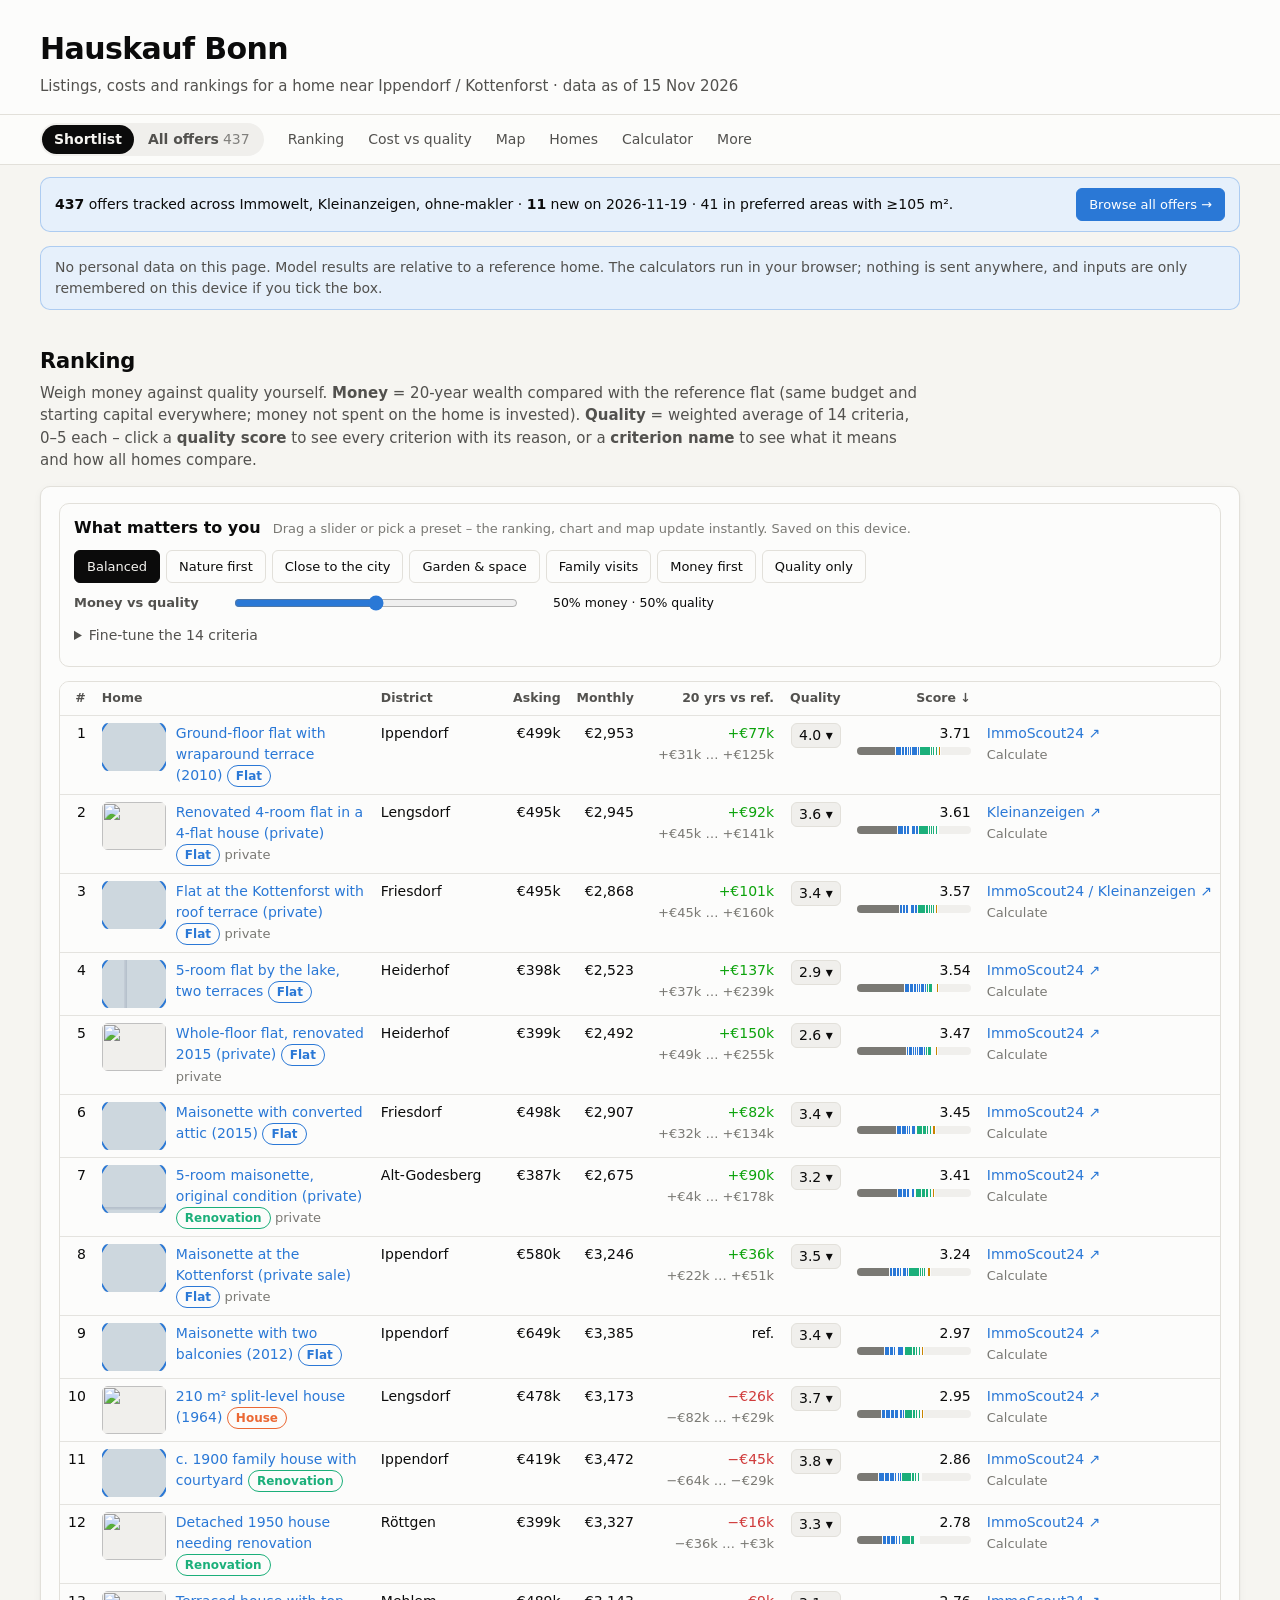
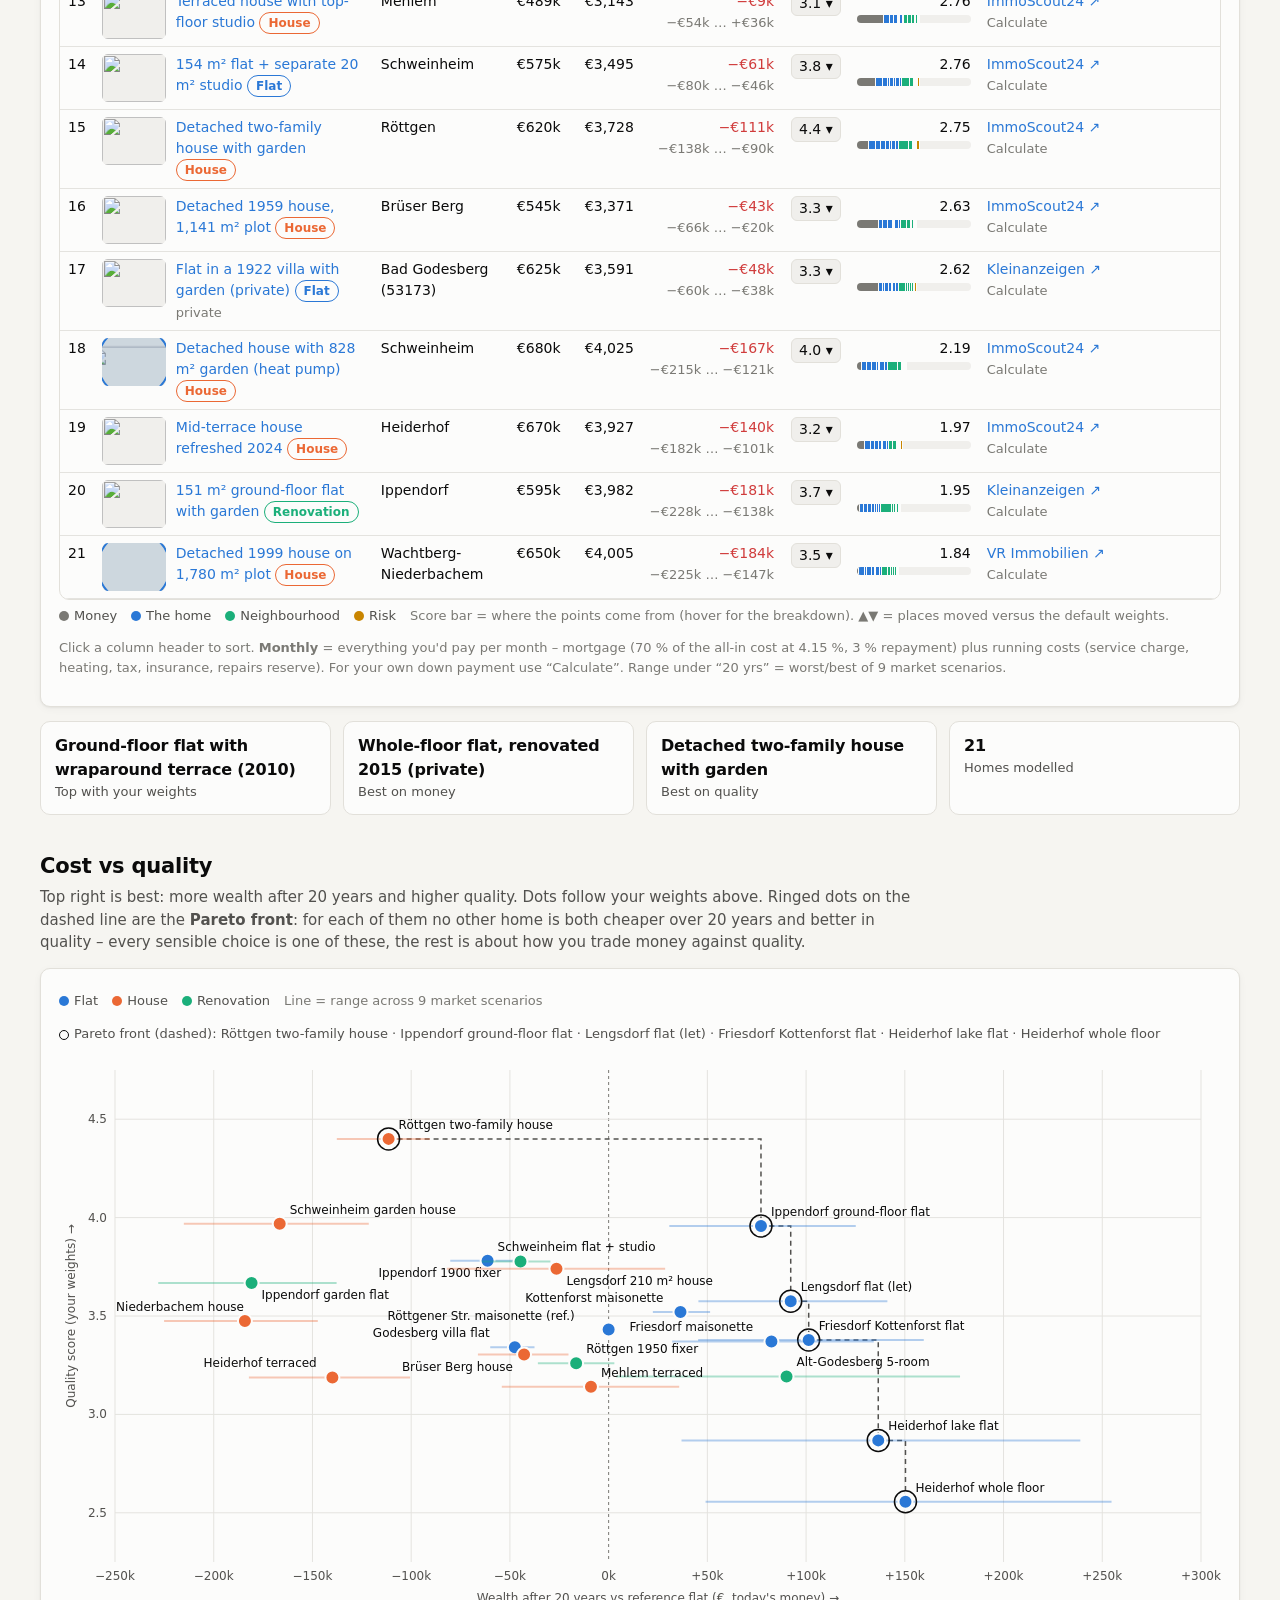
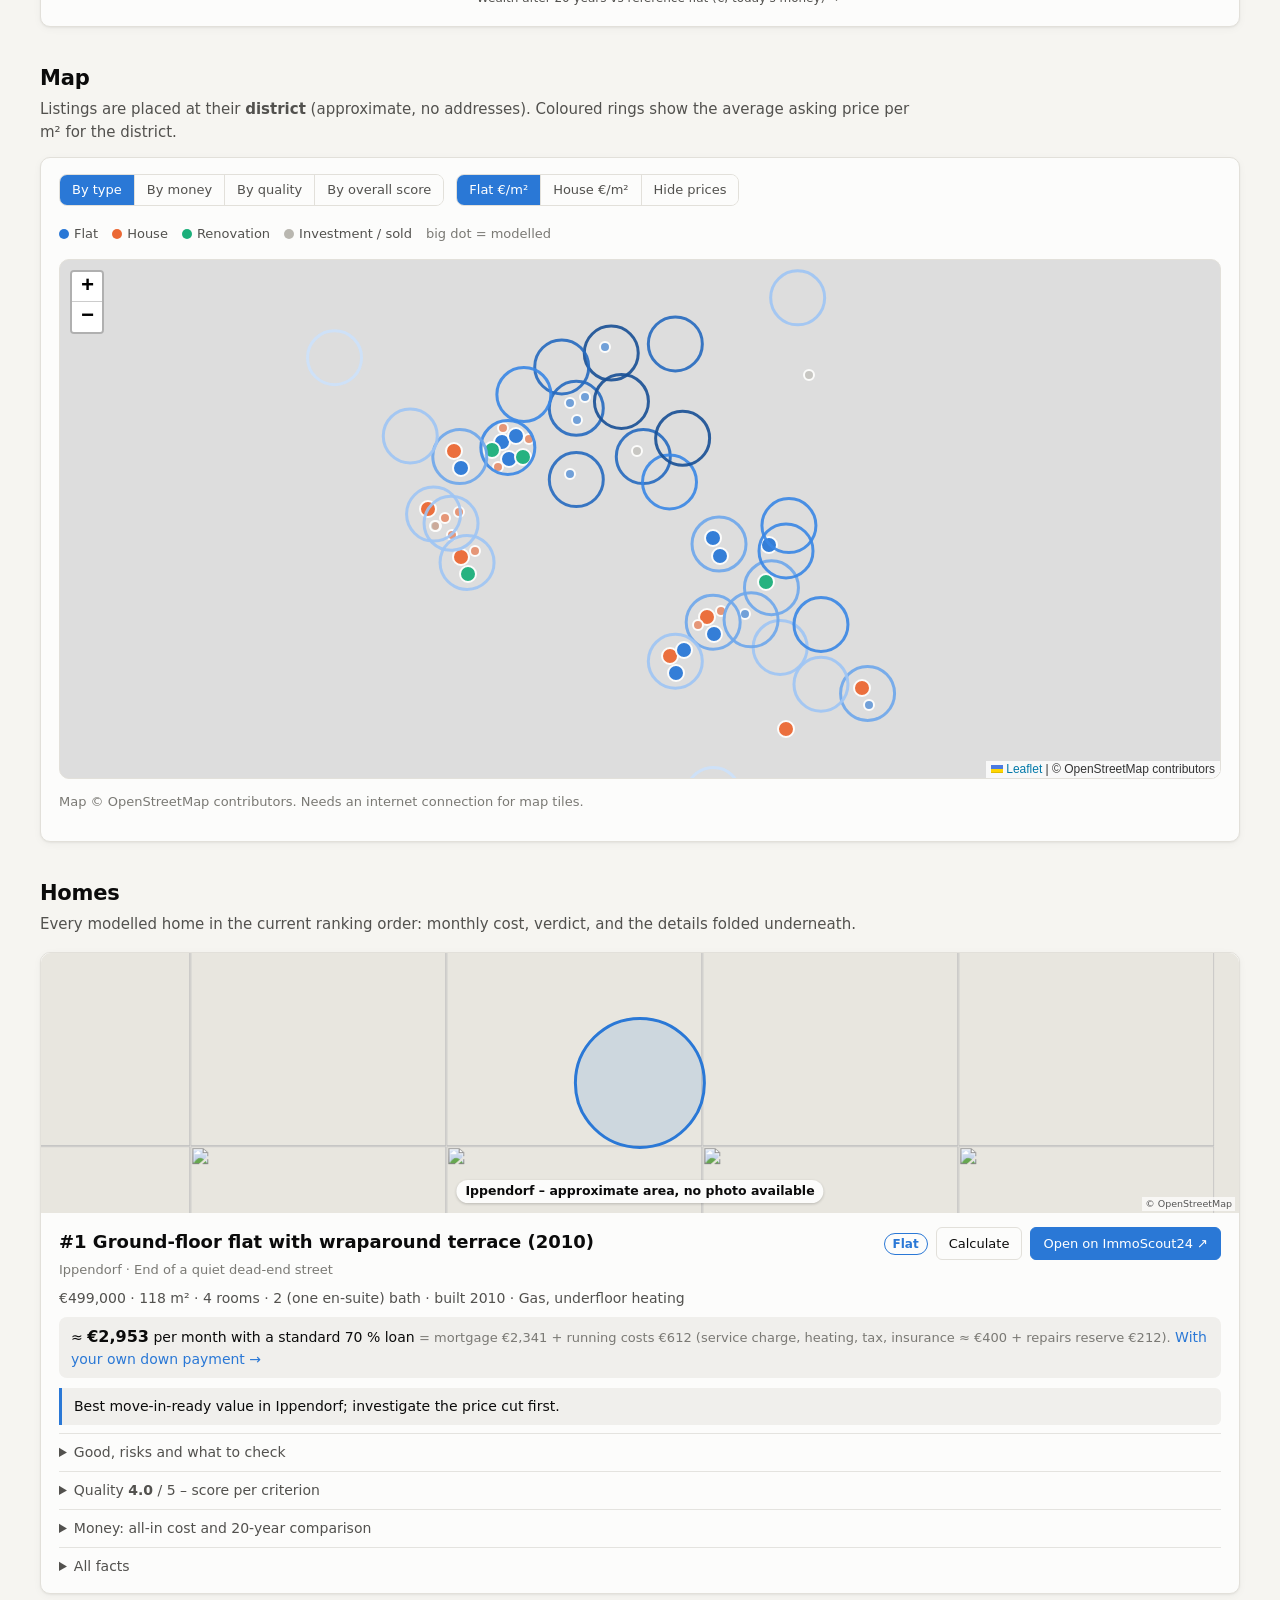
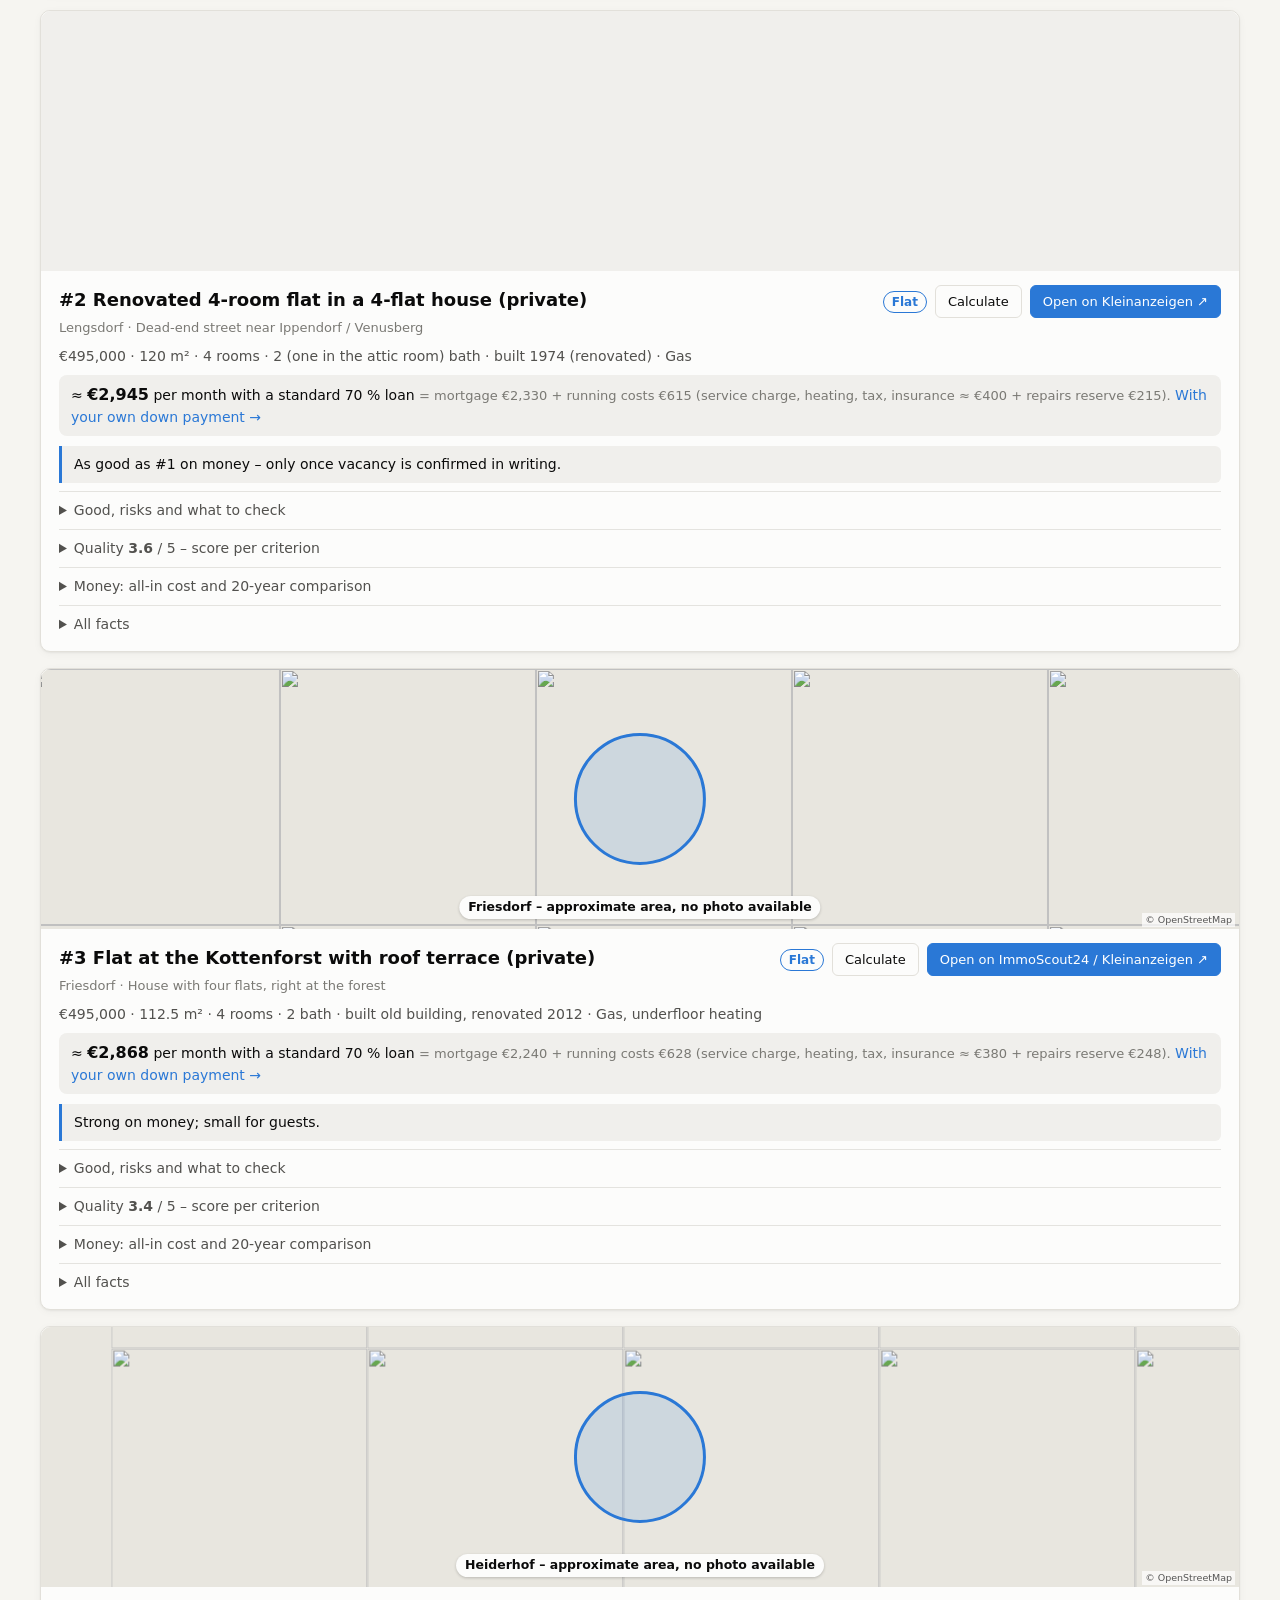
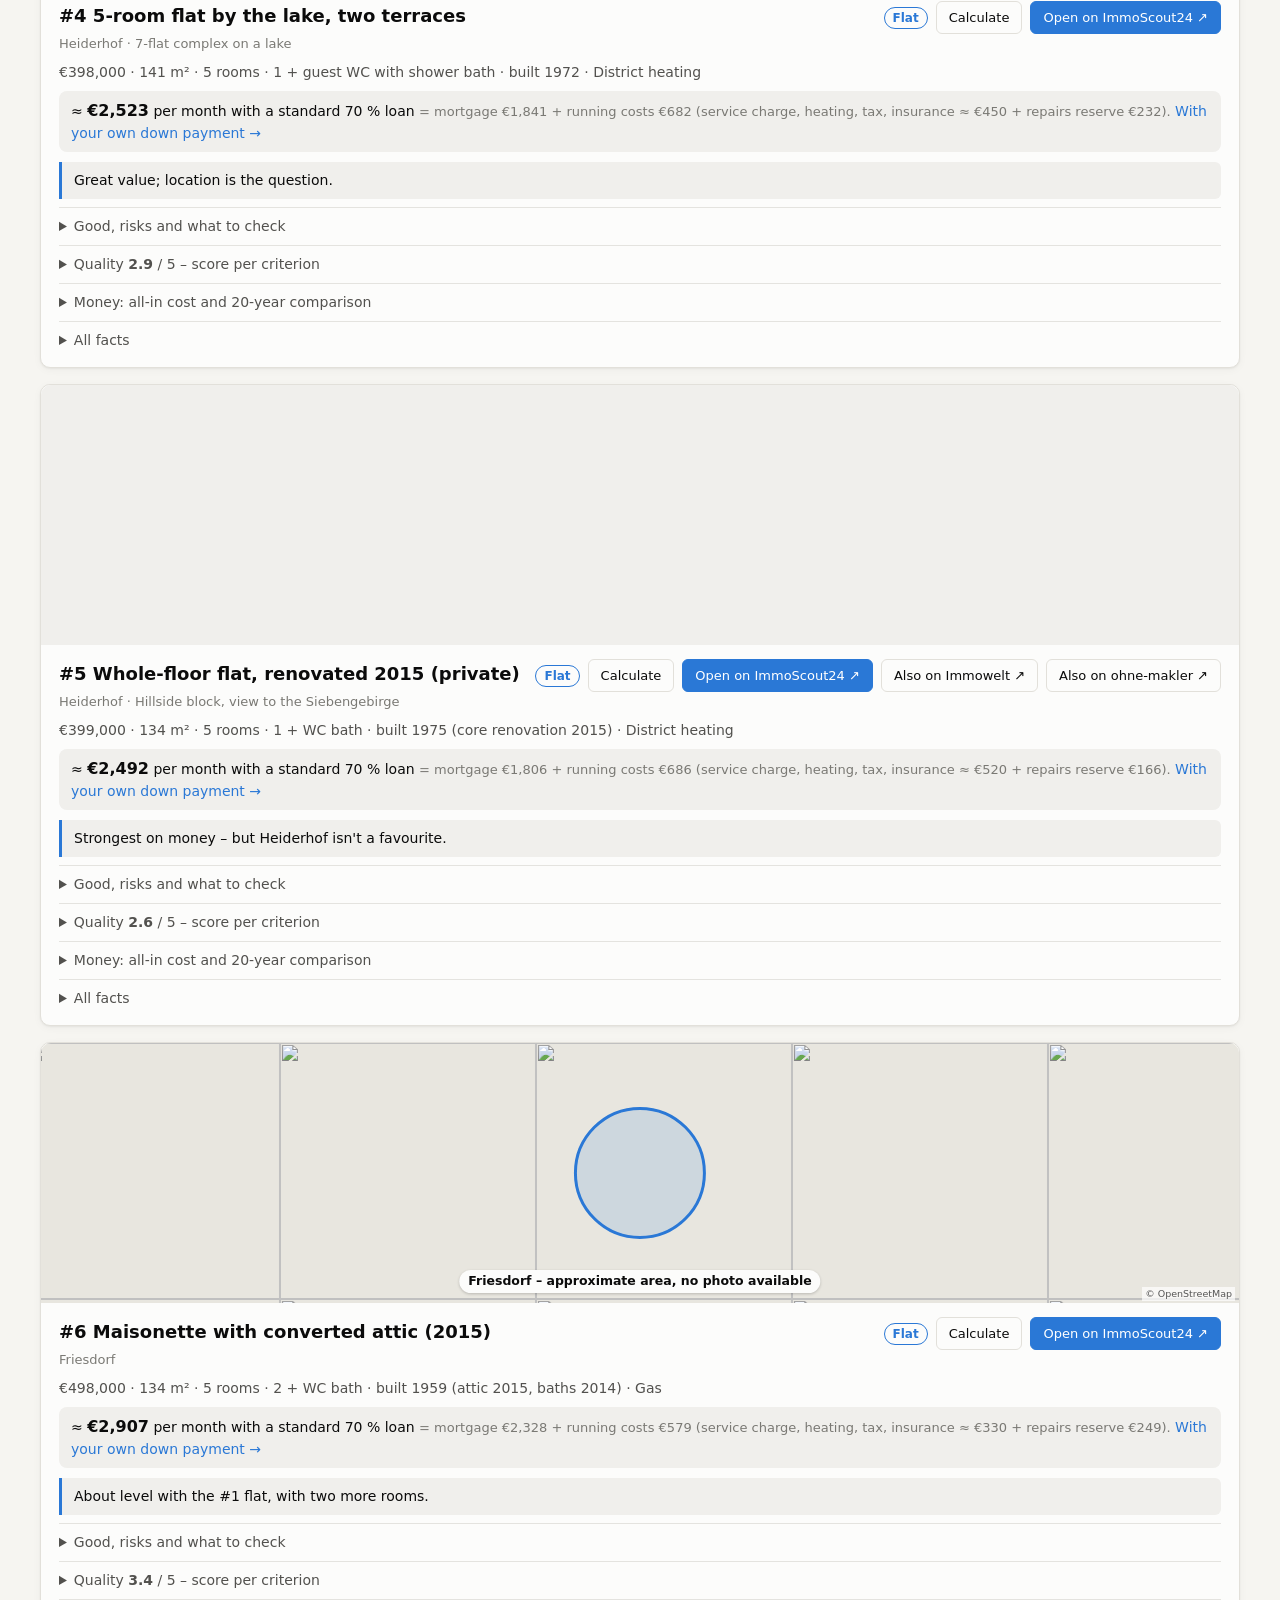
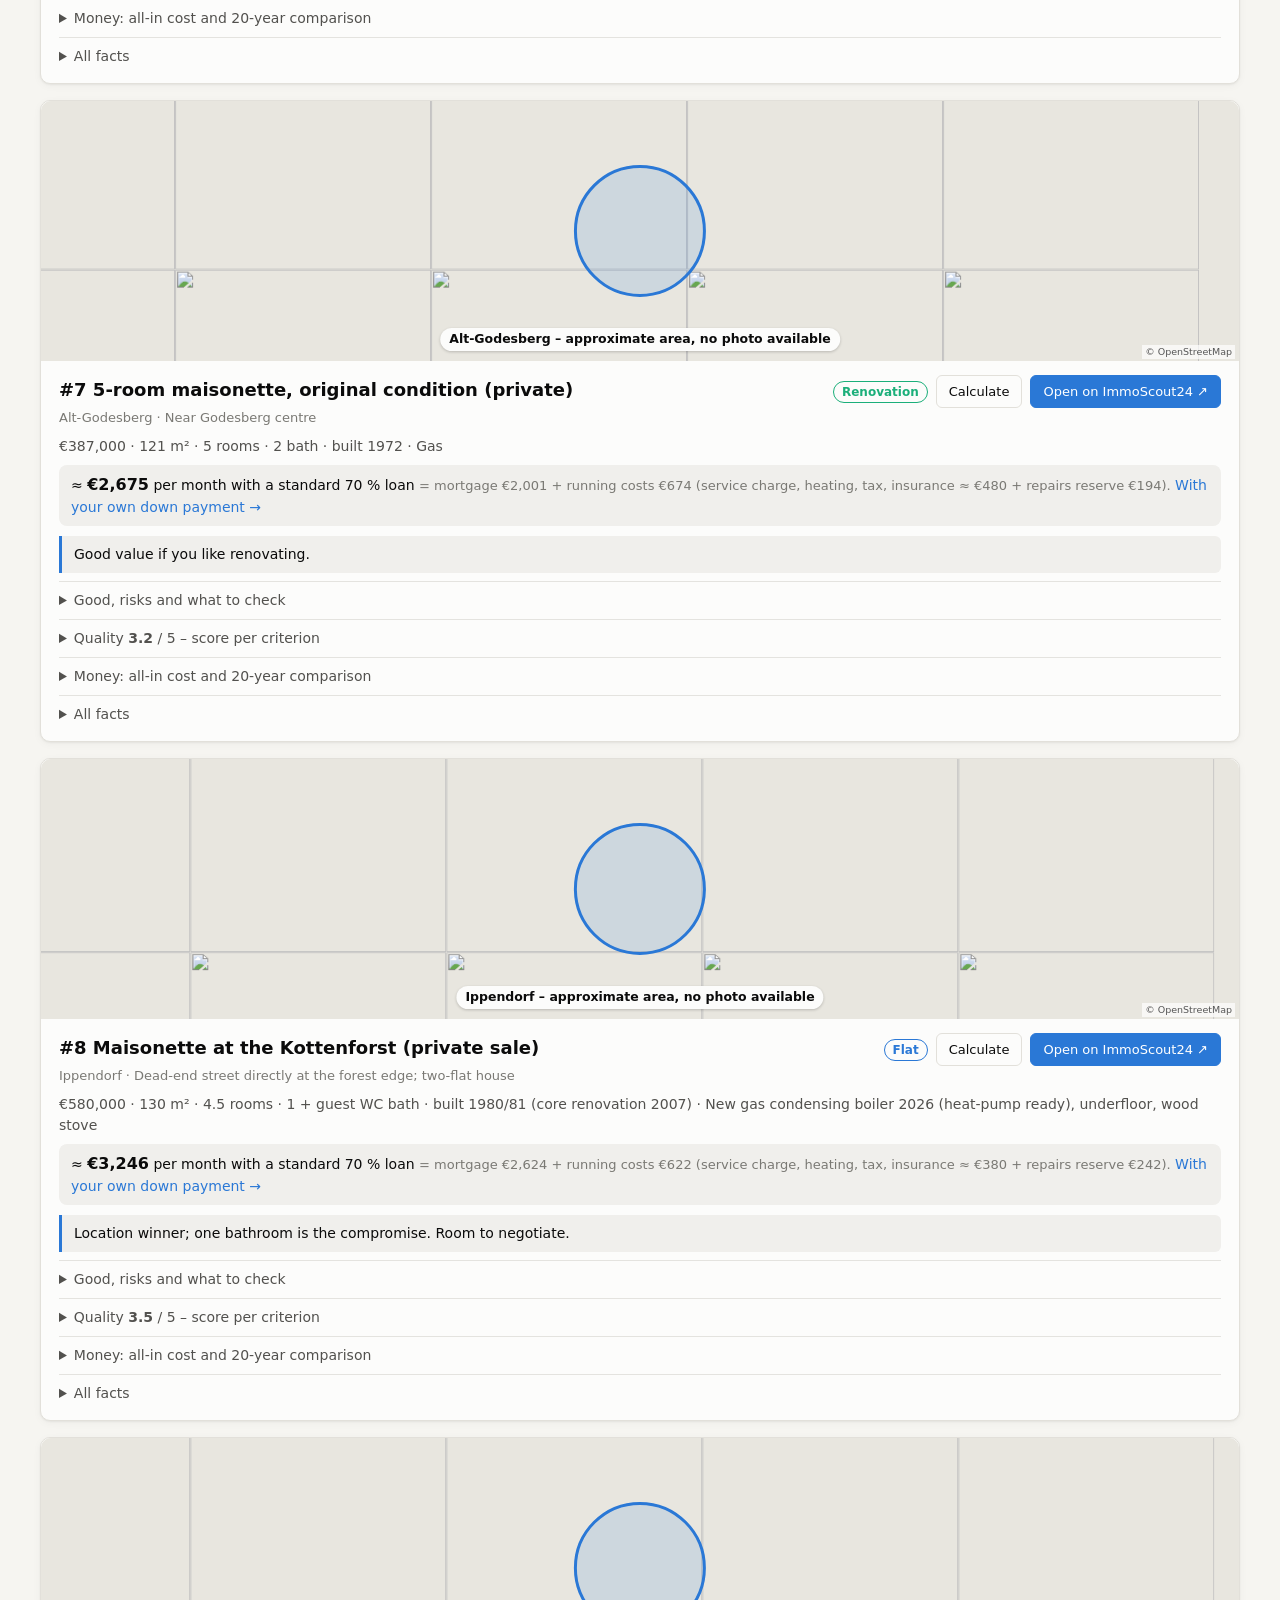
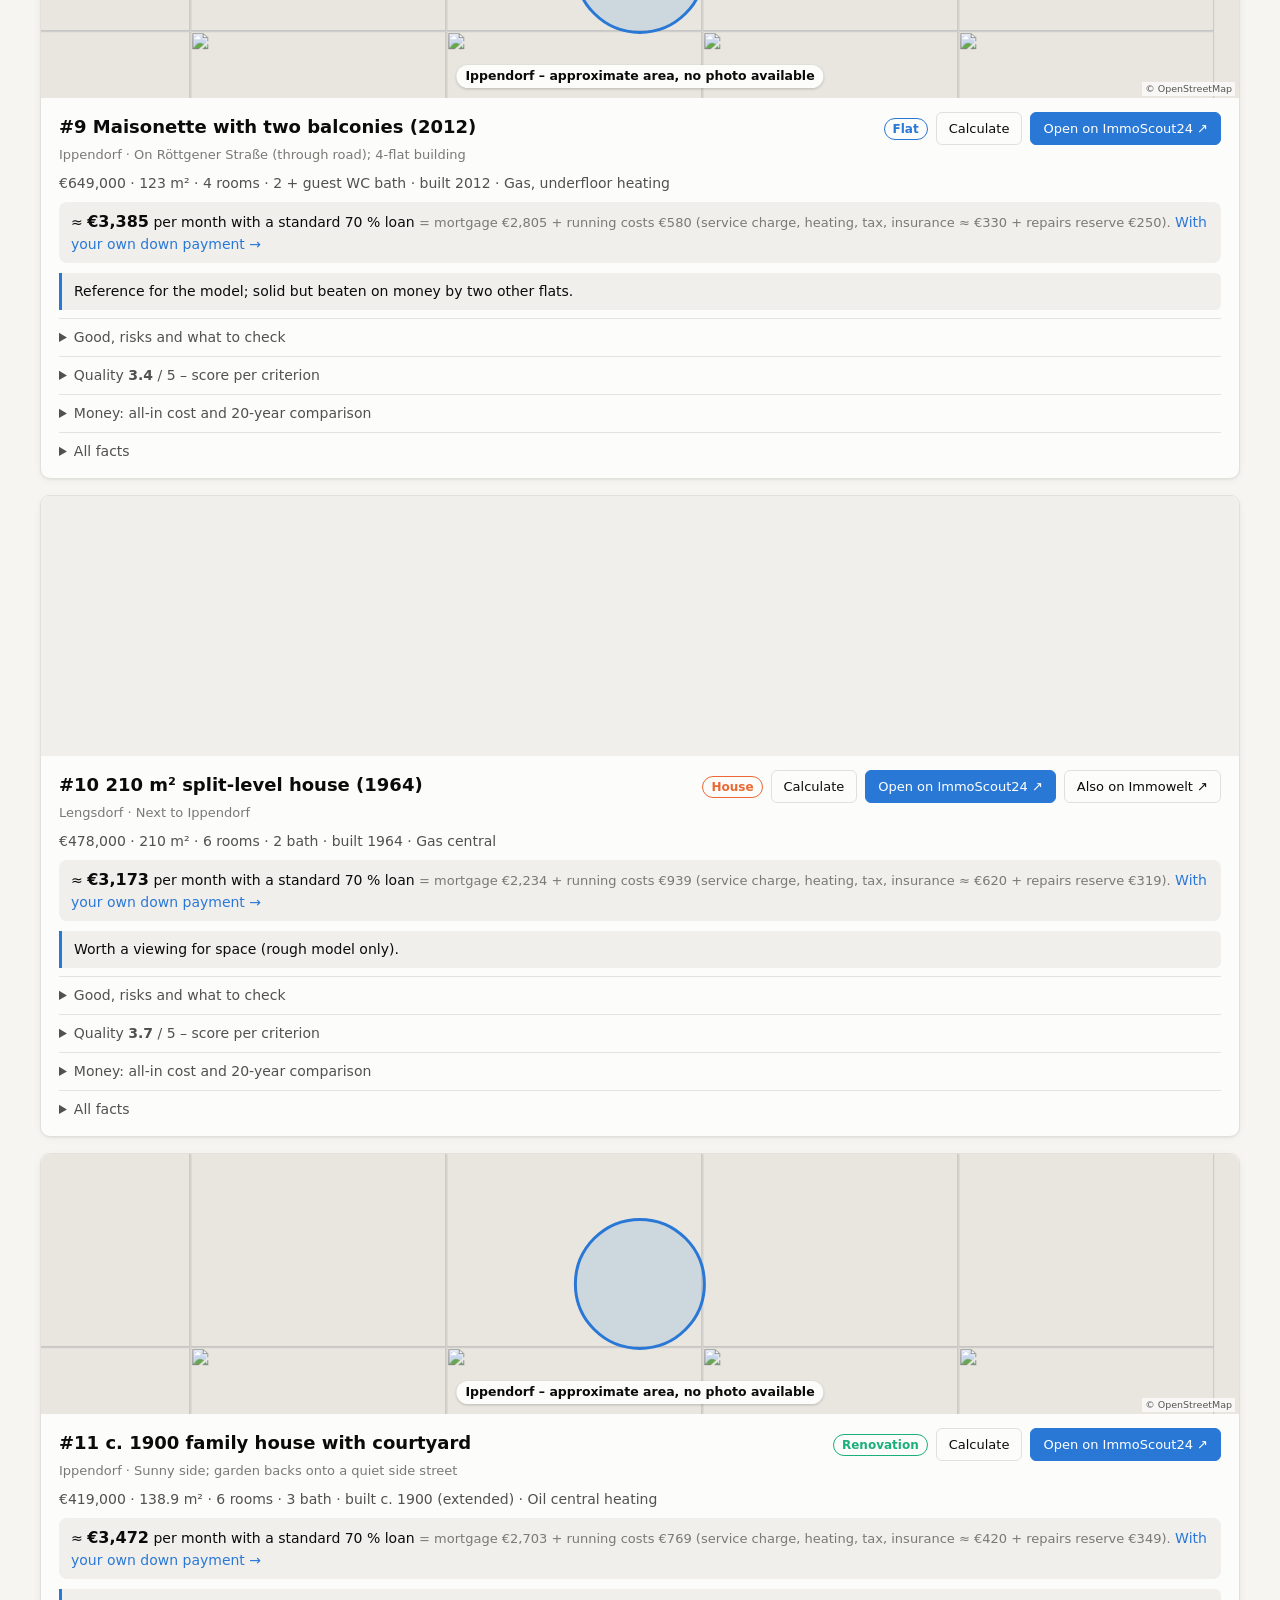
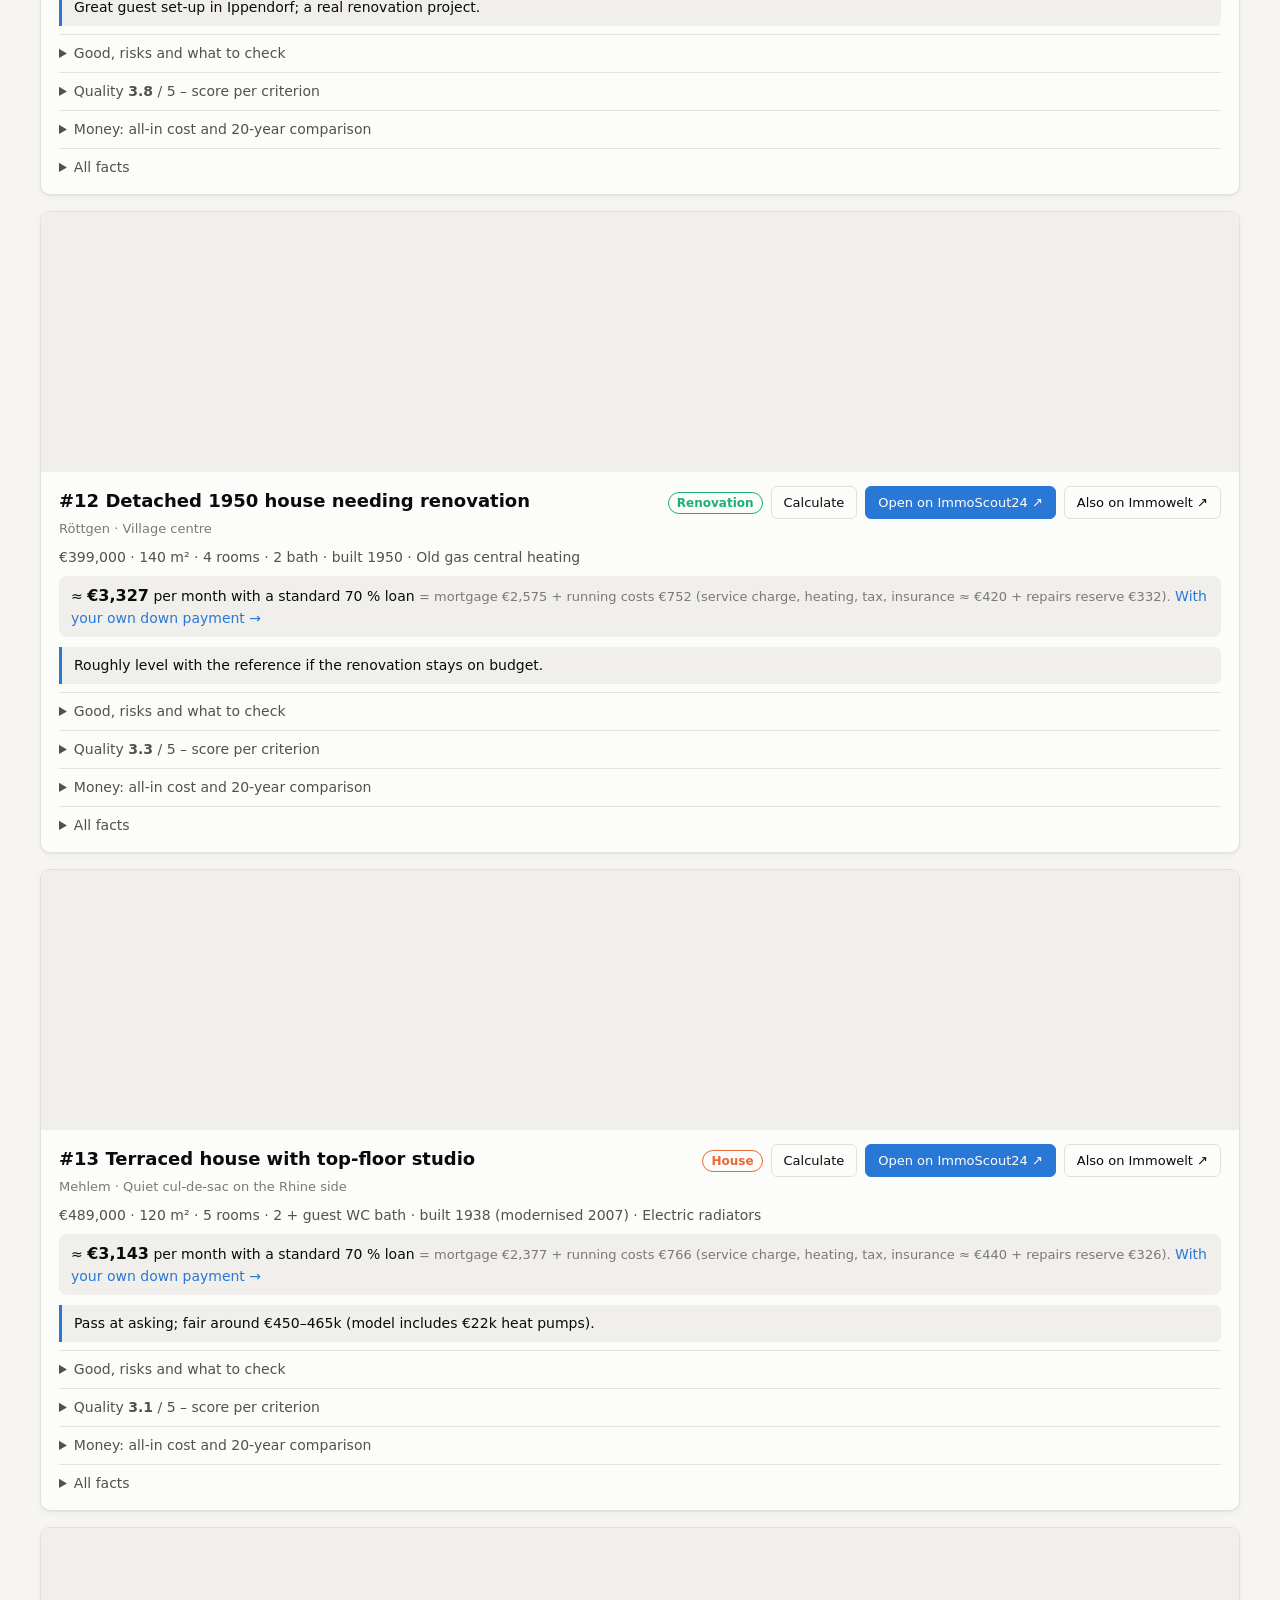
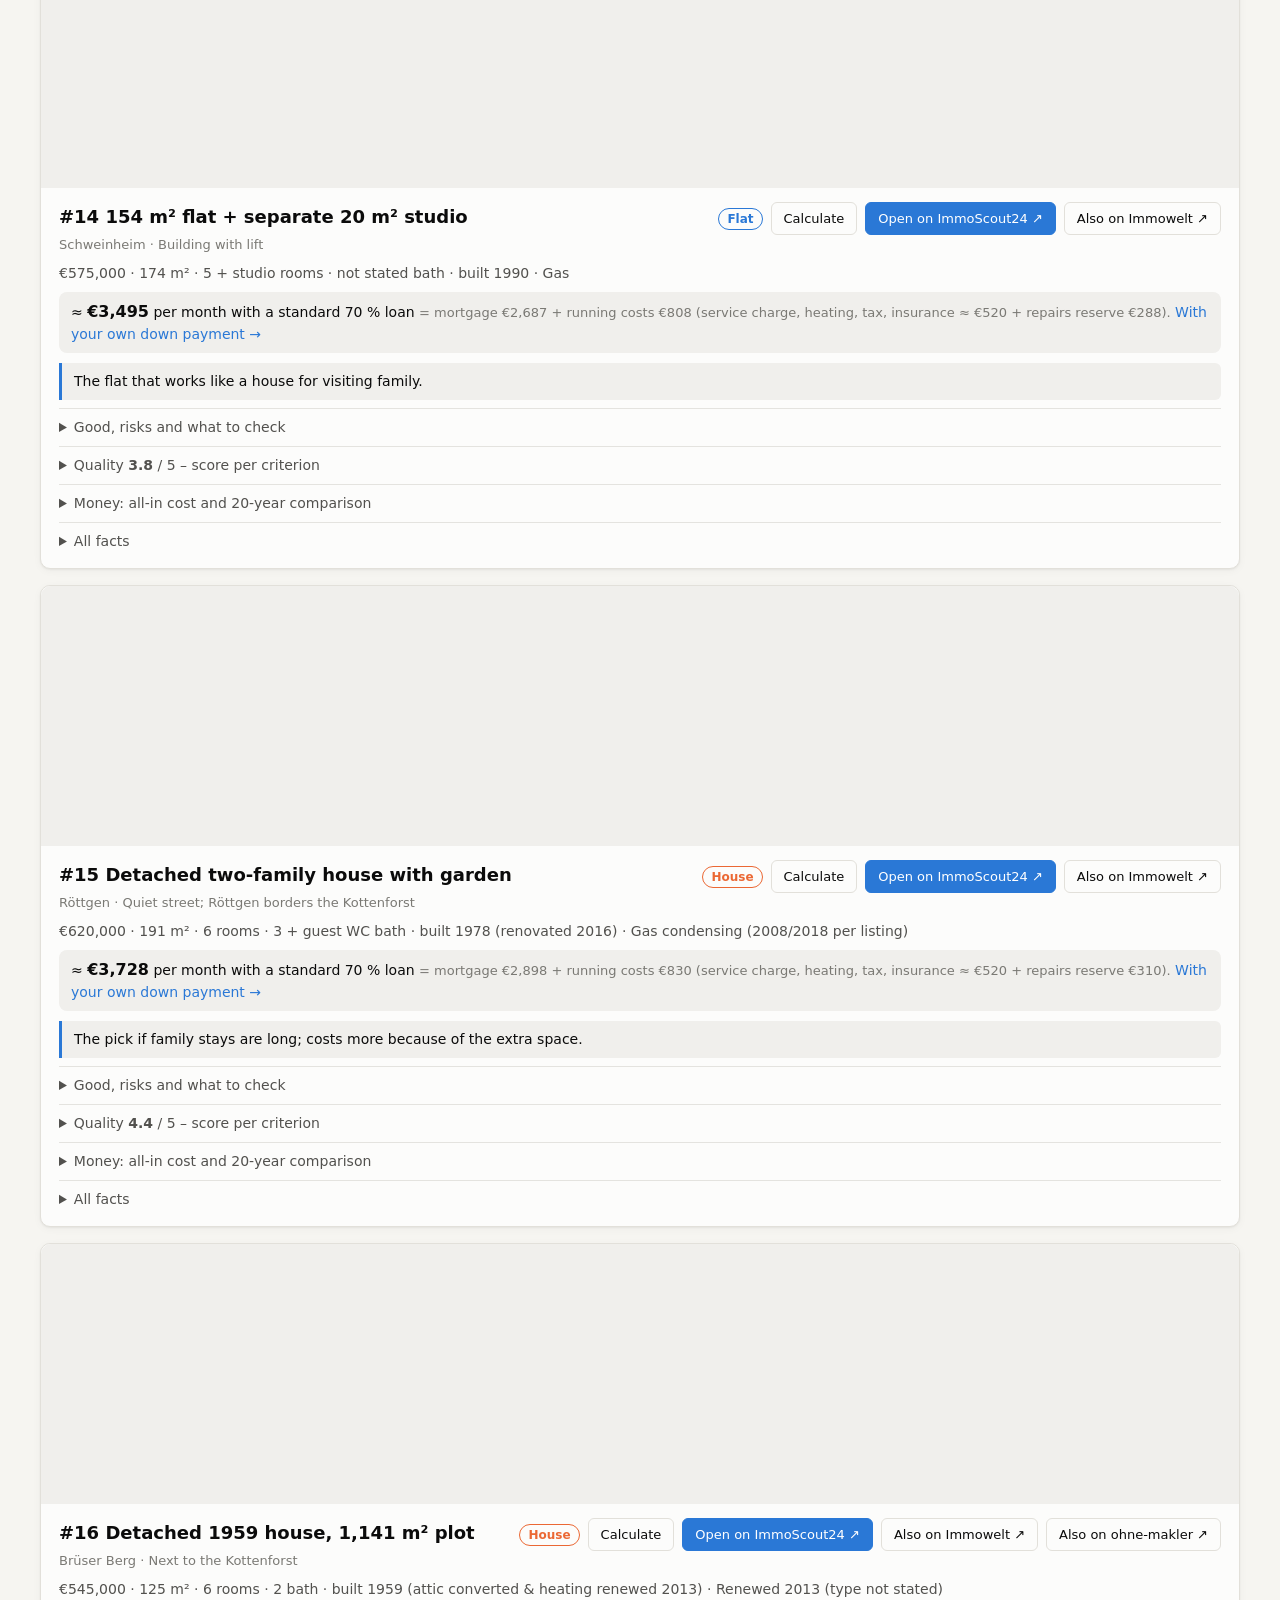
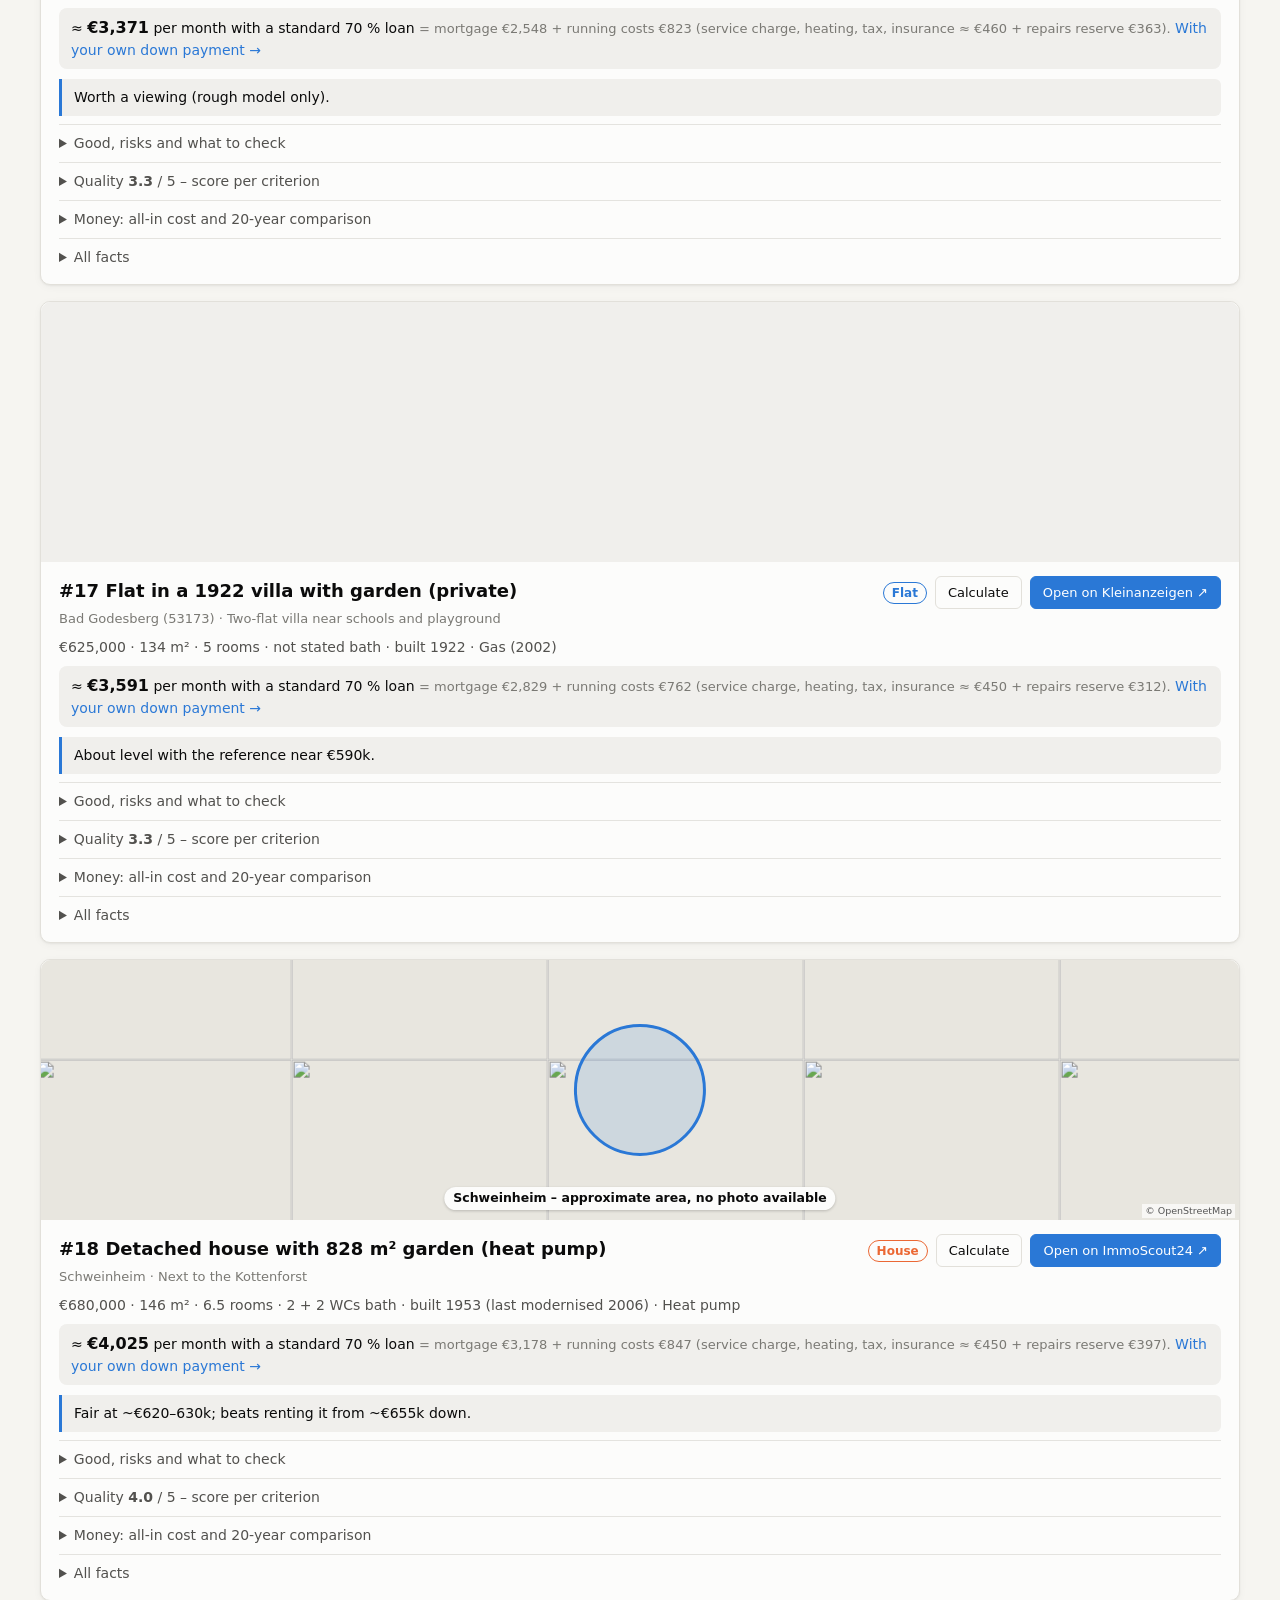
==== commit 69aa7720: "Refresh data 2026-11-19 Co-Authored-By: Claude Opus 5.5 <noreply@anthropic.com>" ====
--- a/overview.html
+++ b/overview.html
@@ -1141,7 +1141,7 @@
 !function(t,e){"object"==typeof exports&&"undefined"!=typeof module?e(exports):"function"==typeof define&&define.amd?define(["exports"],e):e((t="undefined"!=typeof globalThis?globalThis:t||self).leaflet={})}(this,function(t){"use strict";function l(t){for(var e,i,n=1,o=arguments.length;n<o;n++)for(e in i=arguments[n])t[e]=i[e];return t}var R=Object.create||function(t){return N.prototype=t,new N};function N(){}function a(t,e){var i,n=Array.prototype.slice;return t.bind?t.bind.apply(t,n.call(arguments,1)):(i=n.call(arguments,2),function(){return t.apply(e,i.length?i.concat(n.call(arguments)):arguments)})}var D=0;function h(t){return"_leaflet_id"in t||(t._leaflet_id=++D),t._leaflet_id}function j(t,e,i){var n,o,s=function(){n=!1,o&&(r.apply(i,o),o=!1)},r=function(){n?o=arguments:(t.apply(i,arguments),setTimeout(s,e),n=!0)};return r}function H(t,e,i){var n=e[1],e=e[0],o=n-e;return t===n&&i?t:((t-e)%o+o)%o+e}function u(){return!1}function i(t,e){return!1===e?t:(e=Math.pow(10,void 0===e?6:e),Math.round(t*e)/e)}function W(t){return t.trim?t.trim():t.replace(/^\s+|\s+$/g,"")}function F(t){return W(t).split(/\s+/)}function c(t,e){for(var i in Object.prototype.hasOwnProperty.call(t,"options")||(t.options=t.options?R(t.options):{}),e)t.options[i]=e[i];return t.options}function U(t,e,i){var n,o=[];for(n in t)o.push(encodeURIComponent(i?n.toUpperCase():n)+"="+encodeURIComponent(t[n]));return(e&&-1!==e.indexOf("?")?"&":"?")+o.join("&")}var V=/\{ *([\w_ -]+) *\}/g;function q(t,i){return t.replace(V,function(t,e){e=i[e];if(void 0===e)throw new Error("No value provided for variable "+t);return e="function"==typeof e?e(i):e})}var d=Array.isArray||function(t){return"[object Array]"===Object.prototype.toString.call(t)};function G(t,e){for(var i=0;i<t.length;i++)if(t[i]===e)return i;return-1}var K="[data-uri]";function Y(t){return window["webkit"+t]||window["moz"+t]||window["ms"+t]}var X=0;function J(t){var e=+new Date,i=Math.max(0,16-(e-X));return X=e+i,window.setTimeout(t,i)}var $=window.requestAnimationFrame||Y("RequestAnimationFrame")||J,Q=window.cancelAnimationFrame||Y("CancelAnimationFrame")||Y("CancelRequestAnimationFrame")||function(t){window.clearTimeout(t)};function x(t,e,i){if(!i||$!==J)return $.call(window,a(t,e));t.call(e)}function r(t){t&&Q.call(window,t)}var tt={__proto__:null,extend:l,create:R,bind:a,get lastId(){return D},stamp:h,throttle:j,wrapNum:H,falseFn:u,formatNum:i,trim:W,splitWords:F,setOptions:c,getParamString:U,template:q,isArray:d,indexOf:G,emptyImageUrl:K,requestFn:$,cancelFn:Q,requestAnimFrame:x,cancelAnimFrame:r};function et(){}et.extend=function(t){function e(){c(this),this.initialize&&this.initialize.apply(this,arguments),this.callInitHooks()}var i,n=e.__super__=this.prototype,o=R(n);for(i in(o.constructor=e).prototype=o,this)Object.prototype.hasOwnProperty.call(this,i)&&"prototype"!==i&&"__super__"!==i&&(e[i]=this[i]);if(t.statics&&l(e,t.statics),t.includes){var s=t.includes;if("undefined"!=typeof L&&L&&L.Mixin){s=d(s)?s:[s];for(var r=0;r<s.length;r++)s[r]===L.Mixin.Events&&console.warn("Deprecated include of L.Mixin.Events: this property will be removed in future releases, please inherit from L.Evented instead.",(new Error).stack)}l.apply(null,[o].concat(t.includes))}return l(o,t),delete o.statics,delete o.includes,o.options&&(o.options=n.options?R(n.options):{},l(o.options,t.options)),o._initHooks=[],o.callInitHooks=function(){if(!this._initHooksCalled){n.callInitHooks&&n.callInitHooks.call(this),this._initHooksCalled=!0;for(var t=0,e=o._initHooks.length;t<e;t++)o._initHooks[t].call(this)}},e},et.include=function(t){var e=this.prototype.options;return l(this.prototype,t),t.options&&(this.prototype.options=e,this.mergeOptions(t.options)),this},et.mergeOptions=function(t){return l(this.prototype.options,t),this},et.addInitHook=function(t){var e=Array.prototype.slice.call(arguments,1),i="function"==typeof t?t:function(){this[t].apply(this,e)};return this.prototype._initHooks=this.prototype._initHooks||[],this.prototype._initHooks.push(i),this};var e={on:function(t,e,i){if("object"==typeof t)for(var n in t)this._on(n,t[n],e);else for(var o=0,s=(t=F(t)).length;o<s;o++)this._on(t[o],e,i);return this},off:function(t,e,i){if(arguments.length)if("object"==typeof t)for(var n in t)this._off(n,t[n],e);else{t=F(t);for(var o=1===arguments.length,s=0,r=t.length;s<r;s++)o?this._off(t[s]):this._off(t[s],e,i)}else delete this._events;return this},_on:function(t,e,i,n){"function"!=typeof e?console.warn("wrong listener type: "+typeof e):!1===this._listens(t,e,i)&&(e={fn:e,ctx:i=i===this?void 0:i},n&&(e.once=!0),this._events=this._events||{},this._events[t]=this._events[t]||[],this._events[t].push(e))},_off:function(t,e,i){var n,o,s;if(this._events&&(n=this._events[t]))if(1===arguments.length){if(this._firingCount)for(o=0,s=n.length;o<s;o++)n[o].fn=u;delete this._events[t]}else"function"!=typeof e?console.warn("wrong listener type: "+typeof e):!1!==(e=this._listens(t,e,i))&&(i=n[e],this._firingCount&&(i.fn=u,this._events[t]=n=n.slice()),n.splice(e,1))},fire:function(t,e,i){if(this.listens(t,i)){var n=l({},e,{type:t,target:this,sourceTarget:e&&e.sourceTarget||this});if(this._events){var o=this._events[t];if(o){this._firingCount=this._firingCount+1||1;for(var s=0,r=o.length;s<r;s++){var a=o[s],h=a.fn;a.once&&this.off(t,h,a.ctx),h.call(a.ctx||this,n)}this._firingCount--}}i&&this._propagateEvent(n)}return this},listens:function(t,e,i,n){"string"!=typeof t&&console.warn('"string" type argument expected');var o=e,s=("function"!=typeof e&&(n=!!e,i=o=void 0),this._events&&this._events[t]);if(s&&s.length&&!1!==this._listens(t,o,i))return!0;if(n)for(var r in this._eventParents)if(this._eventParents[r].listens(t,e,i,n))return!0;return!1},_listens:function(t,e,i){if(this._events){var n=this._events[t]||[];if(!e)return!!n.length;i===this&&(i=void 0);for(var o=0,s=n.length;o<s;o++)if(n[o].fn===e&&n[o].ctx===i)return o}return!1},once:function(t,e,i){if("object"==typeof t)for(var n in t)this._on(n,t[n],e,!0);else for(var o=0,s=(t=F(t)).length;o<s;o++)this._on(t[o],e,i,!0);return this},addEventParent:function(t){return this._eventParents=this._eventParents||{},this._eventParents[h(t)]=t,this},removeEventParent:function(t){return this._eventParents&&delete this._eventParents[h(t)],this},_propagateEvent:function(t){for(var e in this._eventParents)this._eventParents[e].fire(t.type,l({layer:t.target,propagatedFrom:t.target},t),!0)}},it=(e.addEventListener=e.on,e.removeEventListener=e.clearAllEventListeners=e.off,e.addOneTimeEventListener=e.once,e.fireEvent=e.fire,e.hasEventListeners=e.listens,et.extend(e));function p(t,e,i){this.x=i?Math.round(t):t,this.y=i?Math.round(e):e}var nt=Math.trunc||function(t){return 0<t?Math.floor(t):Math.ceil(t)};function m(t,e,i){return t instanceof p?t:d(t)?new p(t[0],t[1]):null==t?t:"object"==typeof t&&"x"in t&&"y"in t?new p(t.x,t.y):new p(t,e,i)}function f(t,e){if(t)for(var i=e?[t,e]:t,n=0,o=i.length;n<o;n++)this.extend(i[n])}function _(t,e){return!t||t instanceof f?t:new f(t,e)}function s(t,e){if(t)for(var i=e?[t,e]:t,n=0,o=i.length;n<o;n++)this.extend(i[n])}function g(t,e){return t instanceof s?t:new s(t,e)}function v(t,e,i){if(isNaN(t)||isNaN(e))throw new Error("Invalid LatLng object: ("+t+", "+e+")");this.lat=+t,this.lng=+e,void 0!==i&&(this.alt=+i)}function w(t,e,i){return t instanceof v?t:d(t)&&"object"!=typeof t[0]?3===t.length?new v(t[0],t[1],t[2]):2===t.length?new v(t[0],t[1]):null:null==t?t:"object"==typeof t&&"lat"in t?new v(t.lat,"lng"in t?t.lng:t.lon,t.alt):void 0===e?null:new v(t,e,i)}p.prototype={clone:function(){return new p(this.x,this.y)},add:function(t){return this.clone()._add(m(t))},_add:function(t){return this.x+=t.x,this.y+=t.y,this},subtract:function(t){return this.clone()._subtract(m(t))},_subtract:function(t){return this.x-=t.x,this.y-=t.y,this},divideBy:function(t){return this.clone()._divideBy(t)},_divideBy:function(t){return this.x/=t,this.y/=t,this},multiplyBy:function(t){return this.clone()._multiplyBy(t)},_multiplyBy:function(t){return this.x*=t,this.y*=t,this},scaleBy:function(t){return new p(this.x*t.x,this.y*t.y)},unscaleBy:function(t){return new p(this.x/t.x,this.y/t.y)},round:function(){return this.clone()._round()},_round:function(){return this.x=Math.round(this.x),this.y=Math.round(this.y),this},floor:function(){return this.clone()._floor()},_floor:function(){return this.x=Math.floor(this.x),this.y=Math.floor(this.y),this},ceil:function(){return this.clone()._ceil()},_ceil:function(){return this.x=Math.ceil(this.x),this.y=Math.ceil(this.y),this},trunc:function(){return this.clone()._trunc()},_trunc:function(){return this.x=nt(this.x),this.y=nt(this.y),this},distanceTo:function(t){var e=(t=m(t)).x-this.x,t=t.y-this.y;return Math.sqrt(e*e+t*t)},equals:function(t){return(t=m(t)).x===this.x&&t.y===this.y},contains:function(t){return t=m(t),Math.abs(t.x)<=Math.abs(this.x)&&Math.abs(t.y)<=Math.abs(this.y)},toString:function(){return"Point("+i(this.x)+", "+i(this.y)+")"}},f.prototype={extend:function(t){var e,i;if(t){if(t instanceof p||"number"==typeof t[0]||"x"in t)e=i=m(t);else if(e=(t=_(t)).min,i=t.max,!e||!i)return this;this.min||this.max?(this.min.x=Math.min(e.x,this.min.x),this.max.x=Math.max(i.x,this.max.x),this.min.y=Math.min(e.y,this.min.y),this.max.y=Math.max(i.y,this.max.y)):(this.min=e.clone(),this.max=i.clone())}return this},getCenter:function(t){return m((this.min.x+this.max.x)/2,(this.min.y+this.max.y)/2,t)},getBottomLeft:function(){return m(this.min.x,this.max.y)},getTopRight:function(){return m(this.max.x,this.min.y)},getTopLeft:function(){return this.min},getBottomRight:function(){return this.max},getSize:function(){return this.max.subtract(this.min)},contains:function(t){var e,i;return(t=("number"==typeof t[0]||t instanceof p?m:_)(t))instanceof f?(e=t.min,i=t.max):e=i=t,e.x>=this.min.x&&i.x<=this.max.x&&e.y>=this.min.y&&i.y<=this.max.y},intersects:function(t){t=_(t);var e=this.min,i=this.max,n=t.min,t=t.max,o=t.x>=e.x&&n.x<=i.x,t=t.y>=e.y&&n.y<=i.y;return o&&t},overlaps:function(t){t=_(t);var e=this.min,i=this.max,n=t.min,t=t.max,o=t.x>e.x&&n.x<i.x,t=t.y>e.y&&n.y<i.y;return o&&t},isValid:function(){return!(!this.min||!this.max)},pad:function(t){var e=this.min,i=this.max,n=Math.abs(e.x-i.x)*t,t=Math.abs(e.y-i.y)*t;return _(m(e.x-n,e.y-t),m(i.x+n,i.y+t))},equals:function(t){return!!t&&(t=_(t),this.min.equals(t.getTopLeft())&&this.max.equals(t.getBottomRight()))}},s.prototype={extend:function(t){var e,i,n=this._southWest,o=this._northEast;if(t instanceof v)i=e=t;else{if(!(t instanceof s))return t?this.extend(w(t)||g(t)):this;if(e=t._southWest,i=t._northEast,!e||!i)return this}return n||o?(n.lat=Math.min(e.lat,n.lat),n.lng=Math.min(e.lng,n.lng),o.lat=Math.max(i.lat,o.lat),o.lng=Math.max(i.lng,o.lng)):(this._southWest=new v(e.lat,e.lng),this._northEast=new v(i.lat,i.lng)),this},pad:function(t){var e=this._southWest,i=this._northEast,n=Math.abs(e.lat-i.lat)*t,t=Math.abs(e.lng-i.lng)*t;return new s(new v(e.lat-n,e.lng-t),new v(i.lat+n,i.lng+t))},getCenter:function(){return new v((this._southWest.lat+this._northEast.lat)/2,(this._southWest.lng+this._northEast.lng)/2)},getSouthWest:function(){return this._southWest},getNorthEast:function(){return this._northEast},getNorthWest:function(){return new v(this.getNorth(),this.getWest())},getSouthEast:function(){return new v(this.getSouth(),this.getEast())},getWest:function(){return this._southWest.lng},getSouth:function(){return this._southWest.lat},getEast:function(){return this._northEast.lng},getNorth:function(){return this._northEast.lat},contains:function(t){t=("number"==typeof t[0]||t instanceof v||"lat"in t?w:g)(t);var e,i,n=this._southWest,o=this._northEast;return t instanceof s?(e=t.getSouthWest(),i=t.getNorthEast()):e=i=t,e.lat>=n.lat&&i.lat<=o.lat&&e.lng>=n.lng&&i.lng<=o.lng},intersects:function(t){t=g(t);var e=this._southWest,i=this._northEast,n=t.getSouthWest(),t=t.getNorthEast(),o=t.lat>=e.lat&&n.lat<=i.lat,t=t.lng>=e.lng&&n.lng<=i.lng;return o&&t},overlaps:function(t){t=g(t);var e=this._southWest,i=this._northEast,n=t.getSouthWest(),t=t.getNorthEast(),o=t.lat>e.lat&&n.lat<i.lat,t=t.lng>e.lng&&n.lng<i.lng;return o&&t},toBBoxString:function(){return[this.getWest(),this.getSouth(),this.getEast(),this.getNorth()].join(",")},equals:function(t,e){return!!t&&(t=g(t),this._southWest.equals(t.getSouthWest(),e)&&this._northEast.equals(t.getNorthEast(),e))},isValid:function(){return!(!this._southWest||!this._northEast)}};var ot={latLngToPoint:function(t,e){t=this.projection.project(t),e=this.scale(e);return this.transformation._transform(t,e)},pointToLatLng:function(t,e){e=this.scale(e),t=this.transformation.untransform(t,e);return this.projection.unproject(t)},project:function(t){return this.projection.project(t)},unproject:function(t){return this.projection.unproject(t)},scale:function(t){return 256*Math.pow(2,t)},zoom:function(t){return Math.log(t/256)/Math.LN2},getProjectedBounds:function(t){var e;return this.infinite?null:(e=this.projection.bounds,t=this.scale(t),new f(this.transformation.transform(e.min,t),this.transformation.transform(e.max,t)))},infinite:!(v.prototype={equals:function(t,e){return!!t&&(t=w(t),Math.max(Math.abs(this.lat-t.lat),Math.abs(this.lng-t.lng))<=(void 0===e?1e-9:e))},toString:function(t){return"LatLng("+i(this.lat,t)+", "+i(this.lng,t)+")"},distanceTo:function(t){return st.distance(this,w(t))},wrap:function(){return st.wrapLatLng(this)},toBounds:function(t){var t=180*t/40075017,e=t/Math.cos(Math.PI/180*this.lat);return g([this.lat-t,this.lng-e],[this.lat+t,this.lng+e])},clone:function(){return new v(this.lat,this.lng,this.alt)}}),wrapLatLng:function(t){var e=this.wrapLng?H(t.lng,this.wrapLng,!0):t.lng;return new v(this.wrapLat?H(t.lat,this.wrapLat,!0):t.lat,e,t.alt)},wrapLatLngBounds:function(t){var e=t.getCenter(),i=this.wrapLatLng(e),n=e.lat-i.lat,e=e.lng-i.lng;return 0==n&&0==e?t:(i=t.getSouthWest(),t=t.getNorthEast(),new s(new v(i.lat-n,i.lng-e),new v(t.lat-n,t.lng-e)))}},st=l({},ot,{wrapLng:[-180,180],R:6371e3,distance:function(t,e){var i=Math.PI/180,n=t.lat*i,o=e.lat*i,s=Math.sin((e.lat-t.lat)*i/2),e=Math.sin((e.lng-t.lng)*i/2),t=s*s+Math.cos(n)*Math.cos(o)*e*e,i=2*Math.atan2(Math.sqrt(t),Math.sqrt(1-t));return this.R*i}}),rt=6378137,rt={R:rt,MAX_LATITUDE:85.0511287798,project:function(t){var e=Math.PI/180,i=this.MAX_LATITUDE,i=Math.max(Math.min(i,t.lat),-i),i=Math.sin(i*e);return new p(this.R*t.lng*e,this.R*Math.log((1+i)/(1-i))/2)},unproject:function(t){var e=180/Math.PI;return new v((2*Math.atan(Math.exp(t.y/this.R))-Math.PI/2)*e,t.x*e/this.R)},bounds:new f([-(rt=rt*Math.PI),-rt],[rt,rt])};function at(t,e,i,n){d(t)?(this._a=t[0],this._b=t[1],this._c=t[2],this._d=t[3]):(this._a=t,this._b=e,this._c=i,this._d=n)}function ht(t,e,i,n){return new at(t,e,i,n)}at.prototype={transform:function(t,e){return this._transform(t.clone(),e)},_transform:function(t,e){return t.x=(e=e||1)*(this._a*t.x+this._b),t.y=e*(this._c*t.y+this._d),t},untransform:function(t,e){return new p((t.x/(e=e||1)-this._b)/this._a,(t.y/e-this._d)/this._c)}};var lt=l({},st,{code:"EPSG:3857",projection:rt,transformation:ht(lt=.5/(Math.PI*rt.R),.5,-lt,.5)}),ut=l({},lt,{code:"EPSG:900913"});function ct(t){return document.createElementNS("http://www.w3.org/2000/svg",t)}function dt(t,e){for(var i,n,o,s,r="",a=0,h=t.length;a<h;a++){for(i=0,n=(o=t[a]).length;i<n;i++)r+=(i?"L":"M")+(s=o[i]).x+" "+s.y;r+=e?b.svg?"z":"x":""}return r||"M0 0"}var _t=document.documentElement.style,pt="ActiveXObject"in window,mt=pt&&!document.addEventListener,n="msLaunchUri"in navigator&&!("documentMode"in document),ft=y("webkit"),gt=y("android"),vt=y("android 2")||y("android 3"),yt=parseInt(/WebKit\/([0-9]+)|$/.exec(navigator.userAgent)[1],10),yt=gt&&y("Google")&&yt<537&&!("AudioNode"in window),xt=!!window.opera,wt=!n&&y("chrome"),bt=y("gecko")&&!ft&&!xt&&!pt,Pt=!wt&&y("safari"),Lt=y("phantom"),o="OTransition"in _t,Tt=0===navigator.platform.indexOf("Win"),Mt=pt&&"transition"in _t,zt="WebKitCSSMatrix"in window&&"m11"in new window.WebKitCSSMatrix&&!vt,_t="MozPerspective"in _t,Ct=!window.L_DISABLE_3D&&(Mt||zt||_t)&&!o&&!Lt,Zt="undefined"!=typeof orientation||y("mobile"),St=Zt&&ft,Et=Zt&&zt,kt=!window.PointerEvent&&window.MSPointerEvent,Ot=!(!window.PointerEvent&&!kt),At="ontouchstart"in window||!!window.TouchEvent,Bt=!window.L_NO_TOUCH&&(At||Ot),It=Zt&&xt,Rt=Zt&&bt,Nt=1<(window.devicePixelRatio||window.screen.deviceXDPI/window.screen.logicalXDPI),Dt=function(){var t=!1;try{var e=Object.defineProperty({},"passive",{get:function(){t=!0}});window.addEventListener("testPassiveEventSupport",u,e),window.removeEventListener("testPassiveEventSupport",u,e)}catch(t){}return t}(),jt=!!document.createElement("canvas").getContext,Ht=!(!document.createElementNS||!ct("svg").createSVGRect),Wt=!!Ht&&((Wt=document.createElement("div")).innerHTML="<svg/>","http://www.w3.org/2000/svg"===(Wt.firstChild&&Wt.firstChild.namespaceURI));function y(t){return 0<=navigator.userAgent.toLowerCase().indexOf(t)}var b={ie:pt,ielt9:mt,edge:n,webkit:ft,android:gt,android23:vt,androidStock:yt,opera:xt,chrome:wt,gecko:bt,safari:Pt,phantom:Lt,opera12:o,win:Tt,ie3d:Mt,webkit3d:zt,gecko3d:_t,any3d:Ct,mobile:Zt,mobileWebkit:St,mobileWebkit3d:Et,msPointer:kt,pointer:Ot,touch:Bt,touchNative:At,mobileOpera:It,mobileGecko:Rt,retina:Nt,passiveEvents:Dt,canvas:jt,svg:Ht,vml:!Ht&&function(){try{var t=document.createElement("div"),e=(t.innerHTML='<v:shape adj="1"/>',t.firstChild);return e.style.behavior="url(#default#VML)",e&&"object"==typeof e.adj}catch(t){return!1}}(),inlineSvg:Wt,mac:0===navigator.platform.indexOf("Mac"),linux:0===navigator.platform.indexOf("Linux")},Ft=b.msPointer?"MSPointerDown":"pointerdown",Ut=b.msPointer?"MSPointerMove":"pointermove",Vt=b.msPointer?"MSPointerUp":"pointerup",qt=b.msPointer?"MSPointerCancel":"pointercancel",Gt={touchstart:Ft,touchmove:Ut,touchend:Vt,touchcancel:qt},Kt={touchstart:function(t,e){e.MSPOINTER_TYPE_TOUCH&&e.pointerType===e.MSPOINTER_TYPE_TOUCH&&O(e);ee(t,e)},touchmove:ee,touchend:ee,touchcancel:ee},Yt={},Xt=!1;function Jt(t,e,i){return"touchstart"!==e||Xt||(document.addEventListener(Ft,$t,!0),document.addEventListener(Ut,Qt,!0),document.addEventListener(Vt,te,!0),document.addEventListener(qt,te,!0),Xt=!0),Kt[e]?(i=Kt[e].bind(this,i),t.addEventListener(Gt[e],i,!1),i):(console.warn("wrong event specified:",e),u)}function $t(t){Yt[t.pointerId]=t}function Qt(t){Yt[t.pointerId]&&(Yt[t.pointerId]=t)}function te(t){delete Yt[t.pointerId]}function ee(t,e){if(e.pointerType!==(e.MSPOINTER_TYPE_MOUSE||"mouse")){for(var i in e.touches=[],Yt)e.touches.push(Yt[i]);e.changedTouches=[e],t(e)}}var ie=200;function ne(t,i){t.addEventListener("dblclick",i);var n,o=0;function e(t){var e;1!==t.detail?n=t.detail:"mouse"===t.pointerType||t.sourceCapabilities&&!t.sourceCapabilities.firesTouchEvents||((e=Ne(t)).some(function(t){return t instanceof HTMLLabelElement&&t.attributes.for})&&!e.some(function(t){return t instanceof HTMLInputElement||t instanceof HTMLSelectElement})||((e=Date.now())-o<=ie?2===++n&&i(function(t){var e,i,n={};for(i in t)e=t[i],n[i]=e&&e.bind?e.bind(t):e;return(t=n).type="dblclick",n.detail=2,n.isTrusted=!1,n._simulated=!0,n}(t)):n=1,o=e))}return t.addEventListener("click",e),{dblclick:i,simDblclick:e}}var oe,se,re,ae,he,le,ue=we(["transform","webkitTransform","OTransform","MozTransform","msTransform"]),ce=we(["webkitTransition","transition","OTransition","MozTransition","msTransition"]),de="webkitTransition"===ce||"OTransition"===ce?ce+"End":"transitionend";function _e(t){return"string"==typeof t?document.getElementById(t):t}function pe(t,e){var i=t.style[e]||t.currentStyle&&t.currentStyle[e];return"auto"===(i=i&&"auto"!==i||!document.defaultView?i:(t=document.defaultView.getComputedStyle(t,null))?t[e]:null)?null:i}function P(t,e,i){t=document.createElement(t);return t.className=e||"",i&&i.appendChild(t),t}function T(t){var e=t.parentNode;e&&e.removeChild(t)}function me(t){for(;t.firstChild;)t.removeChild(t.firstChild)}function fe(t){var e=t.parentNode;e&&e.lastChild!==t&&e.appendChild(t)}function ge(t){var e=t.parentNode;e&&e.firstChild!==t&&e.insertBefore(t,e.firstChild)}function ve(t,e){return void 0!==t.classList?t.classList.contains(e):0<(t=xe(t)).length&&new RegExp("(^|\\s)"+e+"(\\s|$)").test(t)}function M(t,e){var i;if(void 0!==t.classList)for(var n=F(e),o=0,s=n.length;o<s;o++)t.classList.add(n[o]);else ve(t,e)||ye(t,((i=xe(t))?i+" ":"")+e)}function z(t,e){void 0!==t.classList?t.classList.remove(e):ye(t,W((" "+xe(t)+" ").replace(" "+e+" "," ")))}function ye(t,e){void 0===t.className.baseVal?t.className=e:t.className.baseVal=e}function xe(t){return void 0===(t=t.correspondingElement?t.correspondingElement:t).className.baseVal?t.className:t.className.baseVal}function C(t,e){if("opacity"in t.style)t.style.opacity=e;else if("filter"in t.style){var i=!1,n="DXImageTransform.Microsoft.Alpha";try{i=t.filters.item(n)}catch(t){if(1===e)return}e=Math.round(100*e),i?(i.Enabled=100!==e,i.Opacity=e):t.style.filter+=" progid:"+n+"(opacity="+e+")"}}function we(t){for(var e=document.documentElement.style,i=0;i<t.length;i++)if(t[i]in e)return t[i];return!1}function be(t,e,i){e=e||new p(0,0);t.style[ue]=(b.ie3d?"translate("+e.x+"px,"+e.y+"px)":"translate3d("+e.x+"px,"+e.y+"px,0)")+(i?" scale("+i+")":"")}function Z(t,e){t._leaflet_pos=e,b.any3d?be(t,e):(t.style.left=e.x+"px",t.style.top=e.y+"px")}function Pe(t){return t._leaflet_pos||new p(0,0)}function Le(){S(window,"dragstart",O)}function Te(){k(window,"dragstart",O)}function Me(t){for(;-1===t.tabIndex;)t=t.parentNode;t.style&&(ze(),le=(he=t).style.outlineStyle,t.style.outlineStyle="none",S(window,"keydown",ze))}function ze(){he&&(he.style.outlineStyle=le,le=he=void 0,k(window,"keydown",ze))}function Ce(t){for(;!((t=t.parentNode).offsetWidth&&t.offsetHeight||t===document.body););return t}function Ze(t){var e=t.getBoundingClientRect();return{x:e.width/t.offsetWidth||1,y:e.height/t.offsetHeight||1,boundingClientRect:e}}ae="onselectstart"in document?(re=function(){S(window,"selectstart",O)},function(){k(window,"selectstart",O)}):(se=we(["userSelect","WebkitUserSelect","OUserSelect","MozUserSelect","msUserSelect"]),re=function(){var t;se&&(t=document.documentElement.style,oe=t[se],t[se]="none")},function(){se&&(document.documentElement.style[se]=oe,oe=void 0)});pt={__proto__:null,TRANSFORM:ue,TRANSITION:ce,TRANSITION_END:de,get:_e,getStyle:pe,create:P,remove:T,empty:me,toFront:fe,toBack:ge,hasClass:ve,addClass:M,removeClass:z,setClass:ye,getClass:xe,setOpacity:C,testProp:we,setTransform:be,setPosition:Z,getPosition:Pe,get disableTextSelection(){return re},get enableTextSelection(){return ae},disableImageDrag:Le,enableImageDrag:Te,preventOutline:Me,restoreOutline:ze,getSizedParentNode:Ce,getScale:Ze};function S(t,e,i,n){if(e&&"object"==typeof e)for(var o in e)ke(t,o,e[o],i);else for(var s=0,r=(e=F(e)).length;s<r;s++)ke(t,e[s],i,n);return this}var E="_leaflet_events";function k(t,e,i,n){if(1===arguments.length)Se(t),delete t[E];else if(e&&"object"==typeof e)for(var o in e)Oe(t,o,e[o],i);else if(e=F(e),2===arguments.length)Se(t,function(t){return-1!==G(e,t)});else for(var s=0,r=e.length;s<r;s++)Oe(t,e[s],i,n);return this}function Se(t,e){for(var i in t[E]){var n=i.split(/\d/)[0];e&&!e(n)||Oe(t,n,null,null,i)}}var Ee={mouseenter:"mouseover",mouseleave:"mouseout",wheel:!("onwheel"in window)&&"mousewheel"};function ke(e,t,i,n){var o,s,r=t+h(i)+(n?"_"+h(n):"");e[E]&&e[E][r]||(s=o=function(t){return i.call(n||e,t||window.event)},!b.touchNative&&b.pointer&&0===t.indexOf("touch")?o=Jt(e,t,o):b.touch&&"dblclick"===t?o=ne(e,o):"addEventListener"in e?"touchstart"===t||"touchmove"===t||"wheel"===t||"mousewheel"===t?e.addEventListener(Ee[t]||t,o,!!b.passiveEvents&&{passive:!1}):"mouseenter"===t||"mouseleave"===t?e.addEventListener(Ee[t],o=function(t){t=t||window.event,We(e,t)&&s(t)},!1):e.addEventListener(t,s,!1):e.attachEvent("on"+t,o),e[E]=e[E]||{},e[E][r]=o)}function Oe(t,e,i,n,o){o=o||e+h(i)+(n?"_"+h(n):"");var s,r,i=t[E]&&t[E][o];i&&(!b.touchNative&&b.pointer&&0===e.indexOf("touch")?(n=t,r=i,Gt[s=e]?n.removeEventListener(Gt[s],r,!1):console.warn("wrong event specified:",s)):b.touch&&"dblclick"===e?(n=i,(r=t).removeEventListener("dblclick",n.dblclick),r.removeEventListener("click",n.simDblclick)):"removeEventListener"in t?t.removeEventListener(Ee[e]||e,i,!1):t.detachEvent("on"+e,i),t[E][o]=null)}function Ae(t){return t.stopPropagation?t.stopPropagation():t.originalEvent?t.originalEvent._stopped=!0:t.cancelBubble=!0,this}function Be(t){return ke(t,"wheel",Ae),this}function Ie(t){return S(t,"mousedown touchstart dblclick contextmenu",Ae),t._leaflet_disable_click=!0,this}function O(t){return t.preventDefault?t.preventDefault():t.returnValue=!1,this}function Re(t){return O(t),Ae(t),this}function Ne(t){if(t.composedPath)return t.composedPath();for(var e=[],i=t.target;i;)e.push(i),i=i.parentNode;return e}function De(t,e){var i,n;return e?(n=(i=Ze(e)).boundingClientRect,new p((t.clientX-n.left)/i.x-e.clientLeft,(t.clientY-n.top)/i.y-e.clientTop)):new p(t.clientX,t.clientY)}var je=b.linux&&b.chrome?window.devicePixelRatio:b.mac?3*window.devicePixelRatio:0<window.devicePixelRatio?2*window.devicePixelRatio:1;function He(t){return b.edge?t.wheelDeltaY/2:t.deltaY&&0===t.deltaMode?-t.deltaY/je:t.deltaY&&1===t.deltaMode?20*-t.deltaY:t.deltaY&&2===t.deltaMode?60*-t.deltaY:t.deltaX||t.deltaZ?0:t.wheelDelta?(t.wheelDeltaY||t.wheelDelta)/2:t.detail&&Math.abs(t.detail)<32765?20*-t.detail:t.detail?t.detail/-32765*60:0}function We(t,e){var i=e.relatedTarget;if(!i)return!0;try{for(;i&&i!==t;)i=i.parentNode}catch(t){return!1}return i!==t}var mt={__proto__:null,on:S,off:k,stopPropagation:Ae,disableScrollPropagation:Be,disableClickPropagation:Ie,preventDefault:O,stop:Re,getPropagationPath:Ne,getMousePosition:De,getWheelDelta:He,isExternalTarget:We,addListener:S,removeListener:k},Fe=it.extend({run:function(t,e,i,n){this.stop(),this._el=t,this._inProgress=!0,this._duration=i||.25,this._easeOutPower=1/Math.max(n||.5,.2),this._startPos=Pe(t),this._offset=e.subtract(this._startPos),this._startTime=+new Date,this.fire("start"),this._animate()},stop:function(){this._inProgress&&(this._step(!0),this._complete())},_animate:function(){this._animId=x(this._animate,this),this._step()},_step:function(t){var e=+new Date-this._startTime,i=1e3*this._duration;e<i?this._runFrame(this._easeOut(e/i),t):(this._runFrame(1),this._complete())},_runFrame:function(t,e){t=this._startPos.add(this._offset.multiplyBy(t));e&&t._round(),Z(this._el,t),this.fire("step")},_complete:function(){r(this._animId),this._inProgress=!1,this.fire("end")},_easeOut:function(t){return 1-Math.pow(1-t,this._easeOutPower)}}),A=it.extend({options:{crs:lt,center:void 0,zoom:void 0,minZoom:void 0,maxZoom:void 0,layers:[],maxBounds:void 0,renderer:void 0,zoomAnimation:!0,zoomAnimationThreshold:4,fadeAnimation:!0,markerZoomAnimation:!0,transform3DLimit:8388608,zoomSnap:1,zoomDelta:1,trackResize:!0},initialize:function(t,e){e=c(this,e),this._handlers=[],this._layers={},this._zoomBoundLayers={},this._sizeChanged=!0,this._initContainer(t),this._initLayout(),this._onResize=a(this._onResize,this),this._initEvents(),e.maxBounds&&this.setMaxBounds(e.maxBounds),void 0!==e.zoom&&(this._zoom=this._limitZoom(e.zoom)),e.center&&void 0!==e.zoom&&this.setView(w(e.center),e.zoom,{reset:!0}),this.callInitHooks(),this._zoomAnimated=ce&&b.any3d&&!b.mobileOpera&&this.options.zoomAnimation,this._zoomAnimated&&(this._createAnimProxy(),S(this._proxy,de,this._catchTransitionEnd,this)),this._addLayers(this.options.layers)},setView:function(t,e,i){if((e=void 0===e?this._zoom:this._limitZoom(e),t=this._limitCenter(w(t),e,this.options.maxBounds),i=i||{},this._stop(),this._loaded&&!i.reset&&!0!==i)&&(void 0!==i.animate&&(i.zoom=l({animate:i.animate},i.zoom),i.pan=l({animate:i.animate,duration:i.duration},i.pan)),this._zoom!==e?this._tryAnimatedZoom&&this._tryAnimatedZoom(t,e,i.zoom):this._tryAnimatedPan(t,i.pan)))return clearTimeout(this._sizeTimer),this;return this._resetView(t,e,i.pan&&i.pan.noMoveStart),this},setZoom:function(t,e){return this._loaded?this.setView(this.getCenter(),t,{zoom:e}):(this._zoom=t,this)},zoomIn:function(t,e){return t=t||(b.any3d?this.options.zoomDelta:1),this.setZoom(this._zoom+t,e)},zoomOut:function(t,e){return t=t||(b.any3d?this.options.zoomDelta:1),this.setZoom(this._zoom-t,e)},setZoomAround:function(t,e,i){var n=this.getZoomScale(e),o=this.getSize().divideBy(2),t=(t instanceof p?t:this.latLngToContainerPoint(t)).subtract(o).multiplyBy(1-1/n),n=this.containerPointToLatLng(o.add(t));return this.setView(n,e,{zoom:i})},_getBoundsCenterZoom:function(t,e){e=e||{},t=t.getBounds?t.getBounds():g(t);var i=m(e.paddingTopLeft||e.padding||[0,0]),n=m(e.paddingBottomRight||e.padding||[0,0]),o=this.getBoundsZoom(t,!1,i.add(n));return(o="number"==typeof e.maxZoom?Math.min(e.maxZoom,o):o)===1/0?{center:t.getCenter(),zoom:o}:(e=n.subtract(i).divideBy(2),n=this.project(t.getSouthWest(),o),i=this.project(t.getNorthEast(),o),{center:this.unproject(n.add(i).divideBy(2).add(e),o),zoom:o})},fitBounds:function(t,e){if((t=g(t)).isValid())return t=this._getBoundsCenterZoom(t,e),this.setView(t.center,t.zoom,e);throw new Error("Bounds are not valid.")},fitWorld:function(t){return this.fitBounds([[-90,-180],[90,180]],t)},panTo:function(t,e){return this.setView(t,this._zoom,{pan:e})},panBy:function(t,e){var i;return e=e||{},(t=m(t).round()).x||t.y?(!0===e.animate||this.getSize().contains(t)?(this._panAnim||(this._panAnim=new Fe,this._panAnim.on({step:this._onPanTransitionStep,end:this._onPanTransitionEnd},this)),e.noMoveStart||this.fire("movestart"),!1!==e.animate?(M(this._mapPane,"leaflet-pan-anim"),i=this._getMapPanePos().subtract(t).round(),this._panAnim.run(this._mapPane,i,e.duration||.25,e.easeLinearity)):(this._rawPanBy(t),this.fire("move").fire("moveend"))):this._resetView(this.unproject(this.project(this.getCenter()).add(t)),this.getZoom()),this):this.fire("moveend")},flyTo:function(n,o,t){if(!1===(t=t||{}).animate||!b.any3d)return this.setView(n,o,t);this._stop();var s=this.project(this.getCenter()),r=this.project(n),e=this.getSize(),a=this._zoom,h=(n=w(n),o=void 0===o?a:o,Math.max(e.x,e.y)),i=h*this.getZoomScale(a,o),l=r.distanceTo(s)||1,u=1.42,c=u*u;function d(t){t=(i*i-h*h+(t?-1:1)*c*c*l*l)/(2*(t?i:h)*c*l),t=Math.sqrt(t*t+1)-t;return t<1e-9?-18:Math.log(t)}function _(t){return(Math.exp(t)-Math.exp(-t))/2}function p(t){return(Math.exp(t)+Math.exp(-t))/2}var m=d(0);function f(t){return h*(p(m)*(_(t=m+u*t)/p(t))-_(m))/c}var g=Date.now(),v=(d(1)-m)/u,y=t.duration?1e3*t.duration:1e3*v*.8;return this._moveStart(!0,t.noMoveStart),function t(){var e=(Date.now()-g)/y,i=(1-Math.pow(1-e,1.5))*v;e<=1?(this._flyToFrame=x(t,this),this._move(this.unproject(s.add(r.subtract(s).multiplyBy(f(i)/l)),a),this.getScaleZoom(h/(e=i,h*(p(m)/p(m+u*e))),a),{flyTo:!0})):this._move(n,o)._moveEnd(!0)}.call(this),this},flyToBounds:function(t,e){t=this._getBoundsCenterZoom(t,e);return this.flyTo(t.center,t.zoom,e)},setMaxBounds:function(t){return t=g(t),this.listens("moveend",this._panInsideMaxBounds)&&this.off("moveend",this._panInsideMaxBounds),t.isValid()?(this.options.maxBounds=t,this._loaded&&this._panInsideMaxBounds(),this.on("moveend",this._panInsideMaxBounds)):(this.options.maxBounds=null,this)},setMinZoom:function(t){var e=this.options.minZoom;return this.options.minZoom=t,this._loaded&&e!==t&&(this.fire("zoomlevelschange"),this.getZoom()<this.options.minZoom)?this.setZoom(t):this},setMaxZoom:function(t){var e=this.options.maxZoom;return this.options.maxZoom=t,this._loaded&&e!==t&&(this.fire("zoomlevelschange"),this.getZoom()>this.options.maxZoom)?this.setZoom(t):this},panInsideBounds:function(t,e){this._enforcingBounds=!0;var i=this.getCenter(),t=this._limitCenter(i,this._zoom,g(t));return i.equals(t)||this.panTo(t,e),this._enforcingBounds=!1,this},panInside:function(t,e){var i=m((e=e||{}).paddingTopLeft||e.padding||[0,0]),n=m(e.paddingBottomRight||e.padding||[0,0]),o=this.project(this.getCenter()),t=this.project(t),s=this.getPixelBounds(),i=_([s.min.add(i),s.max.subtract(n)]),s=i.getSize();return i.contains(t)||(this._enforcingBounds=!0,n=t.subtract(i.getCenter()),i=i.extend(t).getSize().subtract(s),o.x+=n.x<0?-i.x:i.x,o.y+=n.y<0?-i.y:i.y,this.panTo(this.unproject(o),e),this._enforcingBounds=!1),this},invalidateSize:function(t){if(!this._loaded)return this;t=l({animate:!1,pan:!0},!0===t?{animate:!0}:t);var e=this.getSize(),i=(this._sizeChanged=!0,this._lastCenter=null,this.getSize()),n=e.divideBy(2).round(),o=i.divideBy(2).round(),n=n.subtract(o);return n.x||n.y?(t.animate&&t.pan?this.panBy(n):(t.pan&&this._rawPanBy(n),this.fire("move"),t.debounceMoveend?(clearTimeout(this._sizeTimer),this._sizeTimer=setTimeout(a(this.fire,this,"moveend"),200)):this.fire("moveend")),this.fire("resize",{oldSize:e,newSize:i})):this},stop:function(){return this.setZoom(this._limitZoom(this._zoom)),this.options.zoomSnap||this.fire("viewreset"),this._stop()},locate:function(t){var e,i;return t=this._locateOptions=l({timeout:1e4,watch:!1},t),"geolocation"in navigator?(e=a(this._handleGeolocationResponse,this),i=a(this._handleGeolocationError,this),t.watch?this._locationWatchId=navigator.geolocation.watchPosition(e,i,t):navigator.geolocation.getCurrentPosition(e,i,t)):this._handleGeolocationError({code:0,message:"Geolocation not supported."}),this},stopLocate:function(){return navigator.geolocation&&navigator.geolocation.clearWatch&&navigator.geolocation.clearWatch(this._locationWatchId),this._locateOptions&&(this._locateOptions.setView=!1),this},_handleGeolocationError:function(t){var e;this._container._leaflet_id&&(e=t.code,t=t.message||(1===e?"permission denied":2===e?"position unavailable":"timeout"),this._locateOptions.setView&&!this._loaded&&this.fitWorld(),this.fire("locationerror",{code:e,message:"Geolocation error: "+t+"."}))},_handleGeolocationResponse:function(t){if(this._container._leaflet_id){var e,i,n=new v(t.coords.latitude,t.coords.longitude),o=n.toBounds(2*t.coords.accuracy),s=this._locateOptions,r=(s.setView&&(e=this.getBoundsZoom(o),this.setView(n,s.maxZoom?Math.min(e,s.maxZoom):e)),{latlng:n,bounds:o,timestamp:t.timestamp});for(i in t.coords)"number"==typeof t.coords[i]&&(r[i]=t.coords[i]);this.fire("locationfound",r)}},addHandler:function(t,e){return e&&(e=this[t]=new e(this),this._handlers.push(e),this.options[t]&&e.enable()),this},remove:function(){if(this._initEvents(!0),this.options.maxBounds&&this.off("moveend",this._panInsideMaxBounds),this._containerId!==this._container._leaflet_id)throw new Error("Map container is being reused by another instance");try{delete this._container._leaflet_id,delete this._containerId}catch(t){this._container._leaflet_id=void 0,this._containerId=void 0}for(var t in void 0!==this._locationWatchId&&this.stopLocate(),this._stop(),T(this._mapPane),this._clearControlPos&&this._clearControlPos(),this._resizeRequest&&(r(this._resizeRequest),this._resizeRequest=null),this._clearHandlers(),this._loaded&&this.fire("unload"),this._layers)this._layers[t].remove();for(t in this._panes)T(this._panes[t]);return this._layers=[],this._panes=[],delete this._mapPane,delete this._renderer,this},createPane:function(t,e){e=P("div","leaflet-pane"+(t?" leaflet-"+t.replace("Pane","")+"-pane":""),e||this._mapPane);return t&&(this._panes[t]=e),e},getCenter:function(){return this._checkIfLoaded(),this._lastCenter&&!this._moved()?this._lastCenter.clone():this.layerPointToLatLng(this._getCenterLayerPoint())},getZoom:function(){return this._zoom},getBounds:function(){var t=this.getPixelBounds();return new s(this.unproject(t.getBottomLeft()),this.unproject(t.getTopRight()))},getMinZoom:function(){return void 0===this.options.minZoom?this._layersMinZoom||0:this.options.minZoom},getMaxZoom:function(){return void 0===this.options.maxZoom?void 0===this._layersMaxZoom?1/0:this._layersMaxZoom:this.options.maxZoom},getBoundsZoom:function(t,e,i){t=g(t),i=m(i||[0,0]);var n=this.getZoom()||0,o=this.getMinZoom(),s=this.getMaxZoom(),r=t.getNorthWest(),t=t.getSouthEast(),i=this.getSize().subtract(i),t=_(this.project(t,n),this.project(r,n)).getSize(),r=b.any3d?this.options.zoomSnap:1,a=i.x/t.x,i=i.y/t.y,t=e?Math.max(a,i):Math.min(a,i),n=this.getScaleZoom(t,n);return r&&(n=Math.round(n/(r/100))*(r/100),n=e?Math.ceil(n/r)*r:Math.floor(n/r)*r),Math.max(o,Math.min(s,n))},getSize:function(){return this._size&&!this._sizeChanged||(this._size=new p(this._container.clientWidth||0,this._container.clientHeight||0),this._sizeChanged=!1),this._size.clone()},getPixelBounds:function(t,e){t=this._getTopLeftPoint(t,e);return new f(t,t.add(this.getSize()))},getPixelOrigin:function(){return this._checkIfLoaded(),this._pixelOrigin},getPixelWorldBounds:function(t){return this.options.crs.getProjectedBounds(void 0===t?this.getZoom():t)},getPane:function(t){return"string"==typeof t?this._panes[t]:t},getPanes:function(){return this._panes},getContainer:function(){return this._container},getZoomScale:function(t,e){var i=this.options.crs;return e=void 0===e?this._zoom:e,i.scale(t)/i.scale(e)},getScaleZoom:function(t,e){var i=this.options.crs,t=(e=void 0===e?this._zoom:e,i.zoom(t*i.scale(e)));return isNaN(t)?1/0:t},project:function(t,e){return e=void 0===e?this._zoom:e,this.options.crs.latLngToPoint(w(t),e)},unproject:function(t,e){return e=void 0===e?this._zoom:e,this.options.crs.pointToLatLng(m(t),e)},layerPointToLatLng:function(t){t=m(t).add(this.getPixelOrigin());return this.unproject(t)},latLngToLayerPoint:function(t){return this.project(w(t))._round()._subtract(this.getPixelOrigin())},wrapLatLng:function(t){return this.options.crs.wrapLatLng(w(t))},wrapLatLngBounds:function(t){return this.options.crs.wrapLatLngBounds(g(t))},distance:function(t,e){return this.options.crs.distance(w(t),w(e))},containerPointToLayerPoint:function(t){return m(t).subtract(this._getMapPanePos())},layerPointToContainerPoint:function(t){return m(t).add(this._getMapPanePos())},containerPointToLatLng:function(t){t=this.containerPointToLayerPoint(m(t));return this.layerPointToLatLng(t)},latLngToContainerPoint:function(t){return this.layerPointToContainerPoint(this.latLngToLayerPoint(w(t)))},mouseEventToContainerPoint:function(t){return De(t,this._container)},mouseEventToLayerPoint:function(t){return this.containerPointToLayerPoint(this.mouseEventToContainerPoint(t))},mouseEventToLatLng:function(t){return this.layerPointToLatLng(this.mouseEventToLayerPoint(t))},_initContainer:function(t){t=this._container=_e(t);if(!t)throw new Error("Map container not found.");if(t._leaflet_id)throw new Error("Map container is already initialized.");S(t,"scroll",this._onScroll,this),this._containerId=h(t)},_initLayout:function(){var t=this._container,e=(this._fadeAnimated=this.options.fadeAnimation&&b.any3d,M(t,"leaflet-container"+(b.touch?" leaflet-touch":"")+(b.retina?" leaflet-retina":"")+(b.ielt9?" leaflet-oldie":"")+(b.safari?" leaflet-safari":"")+(this._fadeAnimated?" leaflet-fade-anim":"")),pe(t,"position"));"absolute"!==e&&"relative"!==e&&"fixed"!==e&&"sticky"!==e&&(t.style.position="relative"),this._initPanes(),this._initControlPos&&this._initControlPos()},_initPanes:function(){var t=this._panes={};this._paneRenderers={},this._mapPane=this.createPane("mapPane",this._container),Z(this._mapPane,new p(0,0)),this.createPane("tilePane"),this.createPane("overlayPane"),this.createPane("shadowPane"),this.createPane("markerPane"),this.createPane("tooltipPane"),this.createPane("popupPane"),this.options.markerZoomAnimation||(M(t.markerPane,"leaflet-zoom-hide"),M(t.shadowPane,"leaflet-zoom-hide"))},_resetView:function(t,e,i){Z(this._mapPane,new p(0,0));var n=!this._loaded,o=(this._loaded=!0,e=this._limitZoom(e),this.fire("viewprereset"),this._zoom!==e);this._moveStart(o,i)._move(t,e)._moveEnd(o),this.fire("viewreset"),n&&this.fire("load")},_moveStart:function(t,e){return t&&this.fire("zoomstart"),e||this.fire("movestart"),this},_move:function(t,e,i,n){void 0===e&&(e=this._zoom);var o=this._zoom!==e;return this._zoom=e,this._lastCenter=t,this._pixelOrigin=this._getNewPixelOrigin(t),n?i&&i.pinch&&this.fire("zoom",i):((o||i&&i.pinch)&&this.fire("zoom",i),this.fire("move",i)),this},_moveEnd:function(t){return t&&this.fire("zoomend"),this.fire("moveend")},_stop:function(){return r(this._flyToFrame),this._panAnim&&this._panAnim.stop(),this},_rawPanBy:function(t){Z(this._mapPane,this._getMapPanePos().subtract(t))},_getZoomSpan:function(){return this.getMaxZoom()-this.getMinZoom()},_panInsideMaxBounds:function(){this._enforcingBounds||this.panInsideBounds(this.options.maxBounds)},_checkIfLoaded:function(){if(!this._loaded)throw new Error("Set map center and zoom first.")},_initEvents:function(t){this._targets={};var e=t?k:S;e((this._targets[h(this._container)]=this)._container,"click dblclick mousedown mouseup mouseover mouseout mousemove contextmenu keypress keydown keyup",this._handleDOMEvent,this),this.options.trackResize&&e(window,"resize",this._onResize,this),b.any3d&&this.options.transform3DLimit&&(t?this.off:this.on).call(this,"moveend",this._onMoveEnd)},_onResize:function(){r(this._resizeRequest),this._resizeRequest=x(function(){this.invalidateSize({debounceMoveend:!0})},this)},_onScroll:function(){this._container.scrollTop=0,this._container.scrollLeft=0},_onMoveEnd:function(){var t=this._getMapPanePos();Math.max(Math.abs(t.x),Math.abs(t.y))>=this.options.transform3DLimit&&this._resetView(this.getCenter(),this.getZoom())},_findEventTargets:function(t,e){for(var i,n=[],o="mouseout"===e||"mouseover"===e,s=t.target||t.srcElement,r=!1;s;){if((i=this._targets[h(s)])&&("click"===e||"preclick"===e)&&this._draggableMoved(i)){r=!0;break}if(i&&i.listens(e,!0)){if(o&&!We(s,t))break;if(n.push(i),o)break}if(s===this._container)break;s=s.parentNode}return n=n.length||r||o||!this.listens(e,!0)?n:[this]},_isClickDisabled:function(t){for(;t&&t!==this._container;){if(t._leaflet_disable_click)return!0;t=t.parentNode}},_handleDOMEvent:function(t){var e,i=t.target||t.srcElement;!this._loaded||i._leaflet_disable_events||"click"===t.type&&this._isClickDisabled(i)||("mousedown"===(e=t.type)&&Me(i),this._fireDOMEvent(t,e))},_mouseEvents:["click","dblclick","mouseover","mouseout","contextmenu"],_fireDOMEvent:function(t,e,i){"click"===t.type&&((a=l({},t)).type="preclick",this._fireDOMEvent(a,a.type,i));var n=this._findEventTargets(t,e);if(i){for(var o=[],s=0;s<i.length;s++)i[s].listens(e,!0)&&o.push(i[s]);n=o.concat(n)}if(n.length){"contextmenu"===e&&O(t);var r,a=n[0],h={originalEvent:t};for("keypress"!==t.type&&"keydown"!==t.type&&"keyup"!==t.type&&(r=a.getLatLng&&(!a._radius||a._radius<=10),h.containerPoint=r?this.latLngToContainerPoint(a.getLatLng()):this.mouseEventToContainerPoint(t),h.layerPoint=this.containerPointToLayerPoint(h.containerPoint),h.latlng=r?a.getLatLng():this.layerPointToLatLng(h.layerPoint)),s=0;s<n.length;s++)if(n[s].fire(e,h,!0),h.originalEvent._stopped||!1===n[s].options.bubblingMouseEvents&&-1!==G(this._mouseEvents,e))return}},_draggableMoved:function(t){return(t=t.dragging&&t.dragging.enabled()?t:this).dragging&&t.dragging.moved()||this.boxZoom&&this.boxZoom.moved()},_clearHandlers:function(){for(var t=0,e=this._handlers.length;t<e;t++)this._handlers[t].disable()},whenReady:function(t,e){return this._loaded?t.call(e||this,{target:this}):this.on("load",t,e),this},_getMapPanePos:function(){return Pe(this._mapPane)||new p(0,0)},_moved:function(){var t=this._getMapPanePos();return t&&!t.equals([0,0])},_getTopLeftPoint:function(t,e){return(t&&void 0!==e?this._getNewPixelOrigin(t,e):this.getPixelOrigin()).subtract(this._getMapPanePos())},_getNewPixelOrigin:function(t,e){var i=this.getSize()._divideBy(2);return this.project(t,e)._subtract(i)._add(this._getMapPanePos())._round()},_latLngToNewLayerPoint:function(t,e,i){i=this._getNewPixelOrigin(i,e);return this.project(t,e)._subtract(i)},_latLngBoundsToNewLayerBounds:function(t,e,i){i=this._getNewPixelOrigin(i,e);return _([this.project(t.getSouthWest(),e)._subtract(i),this.project(t.getNorthWest(),e)._subtract(i),this.project(t.getSouthEast(),e)._subtract(i),this.project(t.getNorthEast(),e)._subtract(i)])},_getCenterLayerPoint:function(){return this.containerPointToLayerPoint(this.getSize()._divideBy(2))},_getCenterOffset:function(t){return this.latLngToLayerPoint(t).subtract(this._getCenterLayerPoint())},_limitCenter:function(t,e,i){var n,o;return!i||(n=this.project(t,e),o=this.getSize().divideBy(2),o=new f(n.subtract(o),n.add(o)),o=this._getBoundsOffset(o,i,e),Math.abs(o.x)<=1&&Math.abs(o.y)<=1)?t:this.unproject(n.add(o),e)},_limitOffset:function(t,e){var i;return e?(i=new f((i=this.getPixelBounds()).min.add(t),i.max.add(t)),t.add(this._getBoundsOffset(i,e))):t},_getBoundsOffset:function(t,e,i){e=_(this.project(e.getNorthEast(),i),this.project(e.getSouthWest(),i)),i=e.min.subtract(t.min),e=e.max.subtract(t.max);return new p(this._rebound(i.x,-e.x),this._rebound(i.y,-e.y))},_rebound:function(t,e){return 0<t+e?Math.round(t-e)/2:Math.max(0,Math.ceil(t))-Math.max(0,Math.floor(e))},_limitZoom:function(t){var e=this.getMinZoom(),i=this.getMaxZoom(),n=b.any3d?this.options.zoomSnap:1;return n&&(t=Math.round(t/n)*n),Math.max(e,Math.min(i,t))},_onPanTransitionStep:function(){this.fire("move")},_onPanTransitionEnd:function(){z(this._mapPane,"leaflet-pan-anim"),this.fire("moveend")},_tryAnimatedPan:function(t,e){t=this._getCenterOffset(t)._trunc();return!(!0!==(e&&e.animate)&&!this.getSize().contains(t))&&(this.panBy(t,e),!0)},_createAnimProxy:function(){var t=this._proxy=P("div","leaflet-proxy leaflet-zoom-animated");this._panes.mapPane.appendChild(t),this.on("zoomanim",function(t){var e=ue,i=this._proxy.style[e];be(this._proxy,this.project(t.center,t.zoom),this.getZoomScale(t.zoom,1)),i===this._proxy.style[e]&&this._animatingZoom&&this._onZoomTransitionEnd()},this),this.on("load moveend",this._animMoveEnd,this),this._on("unload",this._destroyAnimProxy,this)},_destroyAnimProxy:function(){T(this._proxy),this.off("load moveend",this._animMoveEnd,this),delete this._proxy},_animMoveEnd:function(){var t=this.getCenter(),e=this.getZoom();be(this._proxy,this.project(t,e),this.getZoomScale(e,1))},_catchTransitionEnd:function(t){this._animatingZoom&&0<=t.propertyName.indexOf("transform")&&this._onZoomTransitionEnd()},_nothingToAnimate:function(){return!this._container.getElementsByClassName("leaflet-zoom-animated").length},_tryAnimatedZoom:function(t,e,i){if(!this._animatingZoom){if(i=i||{},!this._zoomAnimated||!1===i.animate||this._nothingToAnimate()||Math.abs(e-this._zoom)>this.options.zoomAnimationThreshold)return!1;var n=this.getZoomScale(e),n=this._getCenterOffset(t)._divideBy(1-1/n);if(!0!==i.animate&&!this.getSize().contains(n))return!1;x(function(){this._moveStart(!0,i.noMoveStart||!1)._animateZoom(t,e,!0)},this)}return!0},_animateZoom:function(t,e,i,n){this._mapPane&&(i&&(this._animatingZoom=!0,this._animateToCenter=t,this._animateToZoom=e,M(this._mapPane,"leaflet-zoom-anim")),this.fire("zoomanim",{center:t,zoom:e,noUpdate:n}),this._tempFireZoomEvent||(this._tempFireZoomEvent=this._zoom!==this._animateToZoom),this._move(this._animateToCenter,this._animateToZoom,void 0,!0),setTimeout(a(this._onZoomTransitionEnd,this),250))},_onZoomTransitionEnd:function(){this._animatingZoom&&(this._mapPane&&z(this._mapPane,"leaflet-zoom-anim"),this._animatingZoom=!1,this._move(this._animateToCenter,this._animateToZoom,void 0,!0),this._tempFireZoomEvent&&this.fire("zoom"),delete this._tempFireZoomEvent,this.fire("move"),this._moveEnd(!0))}});function Ue(t){return new B(t)}var B=et.extend({options:{position:"topright"},initialize:function(t){c(this,t)},getPosition:function(){return this.options.position},setPosition:function(t){var e=this._map;return e&&e.removeControl(this),this.options.position=t,e&&e.addControl(this),this},getContainer:function(){return this._container},addTo:function(t){this.remove(),this._map=t;var e=this._container=this.onAdd(t),i=this.getPosition(),t=t._controlCorners[i];return M(e,"leaflet-control"),-1!==i.indexOf("bottom")?t.insertBefore(e,t.firstChild):t.appendChild(e),this._map.on("unload",this.remove,this),this},remove:function(){return this._map&&(T(this._container),this.onRemove&&this.onRemove(this._map),this._map.off("unload",this.remove,this),this._map=null),this},_refocusOnMap:function(t){this._map&&t&&0<t.screenX&&0<t.screenY&&this._map.getContainer().focus()}}),Ve=(A.include({addControl:function(t){return t.addTo(this),this},removeControl:function(t){return t.remove(),this},_initControlPos:function(){var i=this._controlCorners={},n="leaflet-",o=this._controlContainer=P("div",n+"control-container",this._container);function t(t,e){i[t+e]=P("div",n+t+" "+n+e,o)}t("top","left"),t("top","right"),t("bottom","left"),t("bottom","right")},_clearControlPos:function(){for(var t in this._controlCorners)T(this._controlCorners[t]);T(this._controlContainer),delete this._controlCorners,delete this._controlContainer}}),B.extend({options:{collapsed:!0,position:"topright",autoZIndex:!0,hideSingleBase:!1,sortLayers:!1,sortFunction:function(t,e,i,n){return i<n?-1:n<i?1:0}},initialize:function(t,e,i){for(var n in c(this,i),this._layerControlInputs=[],this._layers=[],this._lastZIndex=0,this._handlingClick=!1,this._preventClick=!1,t)this._addLayer(t[n],n);for(n in e)this._addLayer(e[n],n,!0)},onAdd:function(t){this._initLayout(),this._update(),(this._map=t).on("zoomend",this._checkDisabledLayers,this);for(var e=0;e<this._layers.length;e++)this._layers[e].layer.on("add remove",this._onLayerChange,this);return this._container},addTo:function(t){return B.prototype.addTo.call(this,t),this._expandIfNotCollapsed()},onRemove:function(){this._map.off("zoomend",this._checkDisabledLayers,this);for(var t=0;t<this._layers.length;t++)this._layers[t].layer.off("add remove",this._onLayerChange,this)},addBaseLayer:function(t,e){return this._addLayer(t,e),this._map?this._update():this},addOverlay:function(t,e){return this._addLayer(t,e,!0),this._map?this._update():this},removeLayer:function(t){t.off("add remove",this._onLayerChange,this);t=this._getLayer(h(t));return t&&this._layers.splice(this._layers.indexOf(t),1),this._map?this._update():this},expand:function(){M(this._container,"leaflet-control-layers-expanded"),this._section.style.height=null;var t=this._map.getSize().y-(this._container.offsetTop+50);return t<this._section.clientHeight?(M(this._section,"leaflet-control-layers-scrollbar"),this._section.style.height=t+"px"):z(this._section,"leaflet-control-layers-scrollbar"),this._checkDisabledLayers(),this},collapse:function(){return z(this._container,"leaflet-control-layers-expanded"),this},_initLayout:function(){var t="leaflet-control-layers",e=this._container=P("div",t),i=this.options.collapsed,n=(e.setAttribute("aria-haspopup",!0),Ie(e),Be(e),this._section=P("section",t+"-list")),o=(i&&(this._map.on("click",this.collapse,this),S(e,{mouseenter:this._expandSafely,mouseleave:this.collapse},this)),this._layersLink=P("a",t+"-toggle",e));o.href="#",o.title="Layers",o.setAttribute("role","button"),S(o,{keydown:function(t){13===t.keyCode&&this._expandSafely()},click:function(t){O(t),this._expandSafely()}},this),i||this.expand(),this._baseLayersList=P("div",t+"-base",n),this._separator=P("div",t+"-separator",n),this._overlaysList=P("div",t+"-overlays",n),e.appendChild(n)},_getLayer:function(t){for(var e=0;e<this._layers.length;e++)if(this._layers[e]&&h(this._layers[e].layer)===t)return this._layers[e]},_addLayer:function(t,e,i){this._map&&t.on("add remove",this._onLayerChange,this),this._layers.push({layer:t,name:e,overlay:i}),this.options.sortLayers&&this._layers.sort(a(function(t,e){return this.options.sortFunction(t.layer,e.layer,t.name,e.name)},this)),this.options.autoZIndex&&t.setZIndex&&(this._lastZIndex++,t.setZIndex(this._lastZIndex)),this._expandIfNotCollapsed()},_update:function(){if(this._container){me(this._baseLayersList),me(this._overlaysList),this._layerControlInputs=[];for(var t,e,i,n=0,o=0;o<this._layers.length;o++)i=this._layers[o],this._addItem(i),e=e||i.overlay,t=t||!i.overlay,n+=i.overlay?0:1;this.options.hideSingleBase&&(this._baseLayersList.style.display=(t=t&&1<n)?"":"none"),this._separator.style.display=e&&t?"":"none"}return this},_onLayerChange:function(t){this._handlingClick||this._update();var e=this._getLayer(h(t.target)),t=e.overlay?"add"===t.type?"overlayadd":"overlayremove":"add"===t.type?"baselayerchange":null;t&&this._map.fire(t,e)},_createRadioElement:function(t,e){t='<input type="radio" class="leaflet-control-layers-selector" name="'+t+'"'+(e?' checked="checked"':"")+"/>",e=document.createElement("div");return e.innerHTML=t,e.firstChild},_addItem:function(t){var e,i=document.createElement("label"),n=this._map.hasLayer(t.layer),n=(t.overlay?((e=document.createElement("input")).type="checkbox",e.className="leaflet-control-layers-selector",e.defaultChecked=n):e=this._createRadioElement("leaflet-base-layers_"+h(this),n),this._layerControlInputs.push(e),e.layerId=h(t.layer),S(e,"click",this._onInputClick,this),document.createElement("span")),o=(n.innerHTML=" "+t.name,document.createElement("span"));return i.appendChild(o),o.appendChild(e),o.appendChild(n),(t.overlay?this._overlaysList:this._baseLayersList).appendChild(i),this._checkDisabledLayers(),i},_onInputClick:function(){if(!this._preventClick){var t,e,i=this._layerControlInputs,n=[],o=[];this._handlingClick=!0;for(var s=i.length-1;0<=s;s--)t=i[s],e=this._getLayer(t.layerId).layer,t.checked?n.push(e):t.checked||o.push(e);for(s=0;s<o.length;s++)this._map.hasLayer(o[s])&&this._map.removeLayer(o[s]);for(s=0;s<n.length;s++)this._map.hasLayer(n[s])||this._map.addLayer(n[s]);this._handlingClick=!1,this._refocusOnMap()}},_checkDisabledLayers:function(){for(var t,e,i=this._layerControlInputs,n=this._map.getZoom(),o=i.length-1;0<=o;o--)t=i[o],e=this._getLayer(t.layerId).layer,t.disabled=void 0!==e.options.minZoom&&n<e.options.minZoom||void 0!==e.options.maxZoom&&n>e.options.maxZoom},_expandIfNotCollapsed:function(){return this._map&&!this.options.collapsed&&this.expand(),this},_expandSafely:function(){var t=this._section,e=(this._preventClick=!0,S(t,"click",O),this.expand(),this);setTimeout(function(){k(t,"click",O),e._preventClick=!1})}})),qe=B.extend({options:{position:"topleft",zoomInText:'<span aria-hidden="true">+</span>',zoomInTitle:"Zoom in",zoomOutText:'<span aria-hidden="true">&#x2212;</span>',zoomOutTitle:"Zoom out"},onAdd:function(t){var e="leaflet-control-zoom",i=P("div",e+" leaflet-bar"),n=this.options;return this._zoomInButton=this._createButton(n.zoomInText,n.zoomInTitle,e+"-in",i,this._zoomIn),this._zoomOutButton=this._createButton(n.zoomOutText,n.zoomOutTitle,e+"-out",i,this._zoomOut),this._updateDisabled(),t.on("zoomend zoomlevelschange",this._updateDisabled,this),i},onRemove:function(t){t.off("zoomend zoomlevelschange",this._updateDisabled,this)},disable:function(){return this._disabled=!0,this._updateDisabled(),this},enable:function(){return this._disabled=!1,this._updateDisabled(),this},_zoomIn:function(t){!this._disabled&&this._map._zoom<this._map.getMaxZoom()&&this._map.zoomIn(this._map.options.zoomDelta*(t.shiftKey?3:1))},_zoomOut:function(t){!this._disabled&&this._map._zoom>this._map.getMinZoom()&&this._map.zoomOut(this._map.options.zoomDelta*(t.shiftKey?3:1))},_createButton:function(t,e,i,n,o){i=P("a",i,n);return i.innerHTML=t,i.href="#",i.title=e,i.setAttribute("role","button"),i.setAttribute("aria-label",e),Ie(i),S(i,"click",Re),S(i,"click",o,this),S(i,"click",this._refocusOnMap,this),i},_updateDisabled:function(){var t=this._map,e="leaflet-disabled";z(this._zoomInButton,e),z(this._zoomOutButton,e),this._zoomInButton.setAttribute("aria-disabled","false"),this._zoomOutButton.setAttribute("aria-disabled","false"),!this._disabled&&t._zoom!==t.getMinZoom()||(M(this._zoomOutButton,e),this._zoomOutButton.setAttribute("aria-disabled","true")),!this._disabled&&t._zoom!==t.getMaxZoom()||(M(this._zoomInButton,e),this._zoomInButton.setAttribute("aria-disabled","true"))}}),Ge=(A.mergeOptions({zoomControl:!0}),A.addInitHook(function(){this.options.zoomControl&&(this.zoomControl=new qe,this.addControl(this.zoomControl))}),B.extend({options:{position:"bottomleft",maxWidth:100,metric:!0,imperial:!0},onAdd:function(t){var e="leaflet-control-scale",i=P("div",e),n=this.options;return this._addScales(n,e+"-line",i),t.on(n.updateWhenIdle?"moveend":"move",this._update,this),t.whenReady(this._update,this),i},onRemove:function(t){t.off(this.options.updateWhenIdle?"moveend":"move",this._update,this)},_addScales:function(t,e,i){t.metric&&(this._mScale=P("div",e,i)),t.imperial&&(this._iScale=P("div",e,i))},_update:function(){var t=this._map,e=t.getSize().y/2,t=t.distance(t.containerPointToLatLng([0,e]),t.containerPointToLatLng([this.options.maxWidth,e]));this._updateScales(t)},_updateScales:function(t){this.options.metric&&t&&this._updateMetric(t),this.options.imperial&&t&&this._updateImperial(t)},_updateMetric:function(t){var e=this._getRoundNum(t);this._updateScale(this._mScale,e<1e3?e+" m":e/1e3+" km",e/t)},_updateImperial:function(t){var e,i,t=3.2808399*t;5280<t?(i=this._getRoundNum(e=t/5280),this._updateScale(this._iScale,i+" mi",i/e)):(i=this._getRoundNum(t),this._updateScale(this._iScale,i+" ft",i/t))},_updateScale:function(t,e,i){t.style.width=Math.round(this.options.maxWidth*i)+"px",t.innerHTML=e},_getRoundNum:function(t){var e=Math.pow(10,(Math.floor(t)+"").length-1),t=t/e;return e*(t=10<=t?10:5<=t?5:3<=t?3:2<=t?2:1)}})),Ke=B.extend({options:{position:"bottomright",prefix:'<a href="https://leafletjs.com" title="A JavaScript library for interactive maps">'+(b.inlineSvg?'<svg aria-hidden="true" xmlns="http://www.w3.org/2000/svg" width="12" height="8" viewBox="0 0 12 8" class="leaflet-attribution-flag"><path fill="#4C7BE1" d="M0 0h12v4H0z"/><path fill="#FFD500" d="M0 4h12v3H0z"/><path fill="#E0BC00" d="M0 7h12v1H0z"/></svg> ':"")+"Leaflet</a>"},initialize:function(t){c(this,t),this._attributions={}},onAdd:function(t){for(var e in(t.attributionControl=this)._container=P("div","leaflet-control-attribution"),Ie(this._container),t._layers)t._layers[e].getAttribution&&this.addAttribution(t._layers[e].getAttribution());return this._update(),t.on("layeradd",this._addAttribution,this),this._container},onRemove:function(t){t.off("layeradd",this._addAttribution,this)},_addAttribution:function(t){t.layer.getAttribution&&(this.addAttribution(t.layer.getAttribution()),t.layer.once("remove",function(){this.removeAttribution(t.layer.getAttribution())},this))},setPrefix:function(t){return this.options.prefix=t,this._update(),this},addAttribution:function(t){return t&&(this._attributions[t]||(this._attributions[t]=0),this._attributions[t]++,this._update()),this},removeAttribution:function(t){return t&&this._attributions[t]&&(this._attributions[t]--,this._update()),this},_update:function(){if(this._map){var t,e=[];for(t in this._attributions)this._attributions[t]&&e.push(t);var i=[];this.options.prefix&&i.push(this.options.prefix),e.length&&i.push(e.join(", ")),this._container.innerHTML=i.join(' <span aria-hidden="true">|</span> ')}}}),n=(A.mergeOptions({attributionControl:!0}),A.addInitHook(function(){this.options.attributionControl&&(new Ke).addTo(this)}),B.Layers=Ve,B.Zoom=qe,B.Scale=Ge,B.Attribution=Ke,Ue.layers=function(t,e,i){return new Ve(t,e,i)},Ue.zoom=function(t){return new qe(t)},Ue.scale=function(t){return new Ge(t)},Ue.attribution=function(t){return new Ke(t)},et.extend({initialize:function(t){this._map=t},enable:function(){return this._enabled||(this._enabled=!0,this.addHooks()),this},disable:function(){return this._enabled&&(this._enabled=!1,this.removeHooks()),this},enabled:function(){return!!this._enabled}})),ft=(n.addTo=function(t,e){return t.addHandler(e,this),this},{Events:e}),Ye=b.touch?"touchstart mousedown":"mousedown",Xe=it.extend({options:{clickTolerance:3},initialize:function(t,e,i,n){c(this,n),this._element=t,this._dragStartTarget=e||t,this._preventOutline=i},enable:function(){this._enabled||(S(this._dragStartTarget,Ye,this._onDown,this),this._enabled=!0)},disable:function(){this._enabled&&(Xe._dragging===this&&this.finishDrag(!0),k(this._dragStartTarget,Ye,this._onDown,this),this._enabled=!1,this._moved=!1)},_onDown:function(t){var e,i;this._enabled&&(this._moved=!1,ve(this._element,"leaflet-zoom-anim")||(t.touches&&1!==t.touches.length?Xe._dragging===this&&this.finishDrag():Xe._dragging||t.shiftKey||1!==t.which&&1!==t.button&&!t.touches||((Xe._dragging=this)._preventOutline&&Me(this._element),Le(),re(),this._moving||(this.fire("down"),i=t.touches?t.touches[0]:t,e=Ce(this._element),this._startPoint=new p(i.clientX,i.clientY),this._startPos=Pe(this._element),this._parentScale=Ze(e),i="mousedown"===t.type,S(document,i?"mousemove":"touchmove",this._onMove,this),S(document,i?"mouseup":"touchend touchcancel",this._onUp,this)))))},_onMove:function(t){var e;this._enabled&&(t.touches&&1<t.touches.length?this._moved=!0:!(e=new p((e=t.touches&&1===t.touches.length?t.touches[0]:t).clientX,e.clientY)._subtract(this._startPoint)).x&&!e.y||Math.abs(e.x)+Math.abs(e.y)<this.options.clickTolerance||(e.x/=this._parentScale.x,e.y/=this._parentScale.y,O(t),this._moved||(this.fire("dragstart"),this._moved=!0,M(document.body,"leaflet-dragging"),this._lastTarget=t.target||t.srcElement,window.SVGElementInstance&&this._lastTarget instanceof window.SVGElementInstance&&(this._lastTarget=this._lastTarget.correspondingUseElement),M(this._lastTarget,"leaflet-drag-target")),this._newPos=this._startPos.add(e),this._moving=!0,this._lastEvent=t,this._updatePosition()))},_updatePosition:function(){var t={originalEvent:this._lastEvent};this.fire("predrag",t),Z(this._element,this._newPos),this.fire("drag",t)},_onUp:function(){this._enabled&&this.finishDrag()},finishDrag:function(t){z(document.body,"leaflet-dragging"),this._lastTarget&&(z(this._lastTarget,"leaflet-drag-target"),this._lastTarget=null),k(document,"mousemove touchmove",this._onMove,this),k(document,"mouseup touchend touchcancel",this._onUp,this),Te(),ae();var e=this._moved&&this._moving;this._moving=!1,Xe._dragging=!1,e&&this.fire("dragend",{noInertia:t,distance:this._newPos.distanceTo(this._startPos)})}});function Je(t,e,i){for(var n,o,s,r,a,h,l,u=[1,4,2,8],c=0,d=t.length;c<d;c++)t[c]._code=si(t[c],e);for(s=0;s<4;s++){for(h=u[s],n=[],c=0,o=(d=t.length)-1;c<d;o=c++)r=t[c],a=t[o],r._code&h?a._code&h||((l=oi(a,r,h,e,i))._code=si(l,e),n.push(l)):(a._code&h&&((l=oi(a,r,h,e,i))._code=si(l,e),n.push(l)),n.push(r));t=n}return t}function $e(t,e){var i,n,o,s,r,a,h;if(!t||0===t.length)throw new Error("latlngs not passed");I(t)||(console.warn("latlngs are not flat! Only the first ring will be used"),t=t[0]);for(var l=w([0,0]),u=g(t),c=(u.getNorthWest().distanceTo(u.getSouthWest())*u.getNorthEast().distanceTo(u.getNorthWest())<1700&&(l=Qe(t)),t.length),d=[],_=0;_<c;_++){var p=w(t[_]);d.push(e.project(w([p.lat-l.lat,p.lng-l.lng])))}for(_=r=a=h=0,i=c-1;_<c;i=_++)n=d[_],o=d[i],s=n.y*o.x-o.y*n.x,a+=(n.x+o.x)*s,h+=(n.y+o.y)*s,r+=3*s;u=0===r?d[0]:[a/r,h/r],u=e.unproject(m(u));return w([u.lat+l.lat,u.lng+l.lng])}function Qe(t){for(var e=0,i=0,n=0,o=0;o<t.length;o++){var s=w(t[o]);e+=s.lat,i+=s.lng,n++}return w([e/n,i/n])}var ti,gt={__proto__:null,clipPolygon:Je,polygonCenter:$e,centroid:Qe};function ei(t,e){if(e&&t.length){var i=t=function(t,e){for(var i=[t[0]],n=1,o=0,s=t.length;n<s;n++)(function(t,e){var i=e.x-t.x,e=e.y-t.y;return i*i+e*e})(t[n],t[o])>e&&(i.push(t[n]),o=n);o<s-1&&i.push(t[s-1]);return i}(t,e=e*e),n=i.length,o=new(typeof Uint8Array!=void 0+""?Uint8Array:Array)(n);o[0]=o[n-1]=1,function t(e,i,n,o,s){var r,a,h,l=0;for(a=o+1;a<=s-1;a++)h=ri(e[a],e[o],e[s],!0),l<h&&(r=a,l=h);n<l&&(i[r]=1,t(e,i,n,o,r),t(e,i,n,r,s))}(i,o,e,0,n-1);var s,r=[];for(s=0;s<n;s++)o[s]&&r.push(i[s]);return r}return t.slice()}function ii(t,e,i){return Math.sqrt(ri(t,e,i,!0))}function ni(t,e,i,n,o){var s,r,a,h=n?ti:si(t,i),l=si(e,i);for(ti=l;;){if(!(h|l))return[t,e];if(h&l)return!1;a=si(r=oi(t,e,s=h||l,i,o),i),s===h?(t=r,h=a):(e=r,l=a)}}function oi(t,e,i,n,o){var s,r,a=e.x-t.x,e=e.y-t.y,h=n.min,n=n.max;return 8&i?(s=t.x+a*(n.y-t.y)/e,r=n.y):4&i?(s=t.x+a*(h.y-t.y)/e,r=h.y):2&i?(s=n.x,r=t.y+e*(n.x-t.x)/a):1&i&&(s=h.x,r=t.y+e*(h.x-t.x)/a),new p(s,r,o)}function si(t,e){var i=0;return t.x<e.min.x?i|=1:t.x>e.max.x&&(i|=2),t.y<e.min.y?i|=4:t.y>e.max.y&&(i|=8),i}function ri(t,e,i,n){var o=e.x,e=e.y,s=i.x-o,r=i.y-e,a=s*s+r*r;return 0<a&&(1<(a=((t.x-o)*s+(t.y-e)*r)/a)?(o=i.x,e=i.y):0<a&&(o+=s*a,e+=r*a)),s=t.x-o,r=t.y-e,n?s*s+r*r:new p(o,e)}function I(t){return!d(t[0])||"object"!=typeof t[0][0]&&void 0!==t[0][0]}function ai(t){return console.warn("Deprecated use of _flat, please use L.LineUtil.isFlat instead."),I(t)}function hi(t,e){var i,n,o,s,r,a;if(!t||0===t.length)throw new Error("latlngs not passed");I(t)||(console.warn("latlngs are not flat! Only the first ring will be used"),t=t[0]);for(var h=w([0,0]),l=g(t),u=(l.getNorthWest().distanceTo(l.getSouthWest())*l.getNorthEast().distanceTo(l.getNorthWest())<1700&&(h=Qe(t)),t.length),c=[],d=0;d<u;d++){var _=w(t[d]);c.push(e.project(w([_.lat-h.lat,_.lng-h.lng])))}for(i=d=0;d<u-1;d++)i+=c[d].distanceTo(c[d+1])/2;if(0===i)a=c[0];else for(n=d=0;d<u-1;d++)if(o=c[d],s=c[d+1],i<(n+=r=o.distanceTo(s))){a=[s.x-(r=(n-i)/r)*(s.x-o.x),s.y-r*(s.y-o.y)];break}l=e.unproject(m(a));return w([l.lat+h.lat,l.lng+h.lng])}var vt={__proto__:null,simplify:ei,pointToSegmentDistance:ii,closestPointOnSegment:function(t,e,i){return ri(t,e,i)},clipSegment:ni,_getEdgeIntersection:oi,_getBitCode:si,_sqClosestPointOnSegment:ri,isFlat:I,_flat:ai,polylineCenter:hi},yt={project:function(t){return new p(t.lng,t.lat)},unproject:function(t){return new v(t.y,t.x)},bounds:new f([-180,-90],[180,90])},xt={R:6378137,R_MINOR:6356752.314245179,bounds:new f([-20037508.34279,-15496570.73972],[20037508.34279,18764656.23138]),project:function(t){var e=Math.PI/180,i=this.R,n=t.lat*e,o=this.R_MINOR/i,o=Math.sqrt(1-o*o),s=o*Math.sin(n),s=Math.tan(Math.PI/4-n/2)/Math.pow((1-s)/(1+s),o/2),n=-i*Math.log(Math.max(s,1e-10));return new p(t.lng*e*i,n)},unproject:function(t){for(var e,i=180/Math.PI,n=this.R,o=this.R_MINOR/n,s=Math.sqrt(1-o*o),r=Math.exp(-t.y/n),a=Math.PI/2-2*Math.atan(r),h=0,l=.1;h<15&&1e-7<Math.abs(l);h++)e=s*Math.sin(a),e=Math.pow((1-e)/(1+e),s/2),a+=l=Math.PI/2-2*Math.atan(r*e)-a;return new v(a*i,t.x*i/n)}},wt={__proto__:null,LonLat:yt,Mercator:xt,SphericalMercator:rt},Pt=l({},st,{code:"EPSG:3395",projection:xt,transformation:ht(bt=.5/(Math.PI*xt.R),.5,-bt,.5)}),li=l({},st,{code:"EPSG:4326",projection:yt,transformation:ht(1/180,1,-1/180,.5)}),Lt=l({},ot,{projection:yt,transformation:ht(1,0,-1,0),scale:function(t){return Math.pow(2,t)},zoom:function(t){return Math.log(t)/Math.LN2},distance:function(t,e){var i=e.lng-t.lng,e=e.lat-t.lat;return Math.sqrt(i*i+e*e)},infinite:!0}),o=(ot.Earth=st,ot.EPSG3395=Pt,ot.EPSG3857=lt,ot.EPSG900913=ut,ot.EPSG4326=li,ot.Simple=Lt,it.extend({options:{pane:"overlayPane",attribution:null,bubblingMouseEvents:!0},addTo:function(t){return t.addLayer(this),this},remove:function(){return this.removeFrom(this._map||this._mapToAdd)},removeFrom:function(t){return t&&t.removeLayer(this),this},getPane:function(t){return this._map.getPane(t?this.options[t]||t:this.options.pane)},addInteractiveTarget:function(t){return this._map._targets[h(t)]=this},removeInteractiveTarget:function(t){return delete this._map._targets[h(t)],this},getAttribution:function(){return this.options.attribution},_layerAdd:function(t){var e,i=t.target;i.hasLayer(this)&&(this._map=i,this._zoomAnimated=i._zoomAnimated,this.getEvents&&(e=this.getEvents(),i.on(e,this),this.once("remove",function(){i.off(e,this)},this)),this.onAdd(i),this.fire("add"),i.fire("layeradd",{layer:this}))}})),ui=(A.include({addLayer:function(t){var e;if(t._layerAdd)return e=h(t),this._layers[e]||((this._layers[e]=t)._mapToAdd=this,t.beforeAdd&&t.beforeAdd(this),this.whenReady(t._layerAdd,t)),this;throw new Error("The provided object is not a Layer.")},removeLayer:function(t){var e=h(t);return this._layers[e]&&(this._loaded&&t.onRemove(this),delete this._layers[e],this._loaded&&(this.fire("layerremove",{layer:t}),t.fire("remove")),t._map=t._mapToAdd=null),this},hasLayer:function(t){return h(t)in this._layers},eachLayer:function(t,e){for(var i in this._layers)t.call(e,this._layers[i]);return this},_addLayers:function(t){for(var e=0,i=(t=t?d(t)?t:[t]:[]).length;e<i;e++)this.addLayer(t[e])},_addZoomLimit:function(t){isNaN(t.options.maxZoom)&&isNaN(t.options.minZoom)||(this._zoomBoundLayers[h(t)]=t,this._updateZoomLevels())},_removeZoomLimit:function(t){t=h(t);this._zoomBoundLayers[t]&&(delete this._zoomBoundLayers[t],this._updateZoomLevels())},_updateZoomLevels:function(){var t,e=1/0,i=-1/0,n=this._getZoomSpan();for(t in this._zoomBoundLayers)var o=this._zoomBoundLayers[t].options,e=void 0===o.minZoom?e:Math.min(e,o.minZoom),i=void 0===o.maxZoom?i:Math.max(i,o.maxZoom);this._layersMaxZoom=i===-1/0?void 0:i,this._layersMinZoom=e===1/0?void 0:e,n!==this._getZoomSpan()&&this.fire("zoomlevelschange"),void 0===this.options.maxZoom&&this._layersMaxZoom&&this.getZoom()>this._layersMaxZoom&&this.setZoom(this._layersMaxZoom),void 0===this.options.minZoom&&this._layersMinZoom&&this.getZoom()<this._layersMinZoom&&this.setZoom(this._layersMinZoom)}}),o.extend({initialize:function(t,e){var i,n;if(c(this,e),this._layers={},t)for(i=0,n=t.length;i<n;i++)this.addLayer(t[i])},addLayer:function(t){var e=this.getLayerId(t);return this._layers[e]=t,this._map&&this._map.addLayer(t),this},removeLayer:function(t){t=t in this._layers?t:this.getLayerId(t);return this._map&&this._layers[t]&&this._map.removeLayer(this._layers[t]),delete this._layers[t],this},hasLayer:function(t){return("number"==typeof t?t:this.getLayerId(t))in this._layers},clearLayers:function(){return this.eachLayer(this.removeLayer,this)},invoke:function(t){var e,i,n=Array.prototype.slice.call(arguments,1);for(e in this._layers)(i=this._layers[e])[t]&&i[t].apply(i,n);return this},onAdd:function(t){this.eachLayer(t.addLayer,t)},onRemove:function(t){this.eachLayer(t.removeLayer,t)},eachLayer:function(t,e){for(var i in this._layers)t.call(e,this._layers[i]);return this},getLayer:function(t){return this._layers[t]},getLayers:function(){var t=[];return this.eachLayer(t.push,t),t},setZIndex:function(t){return this.invoke("setZIndex",t)},getLayerId:h})),ci=ui.extend({addLayer:function(t){return this.hasLayer(t)?this:(t.addEventParent(this),ui.prototype.addLayer.call(this,t),this.fire("layeradd",{layer:t}))},removeLayer:function(t){return this.hasLayer(t)?((t=t in this._layers?this._layers[t]:t).removeEventParent(this),ui.prototype.removeLayer.call(this,t),this.fire("layerremove",{layer:t})):this},setStyle:function(t){return this.invoke("setStyle",t)},bringToFront:function(){return this.invoke("bringToFront")},bringToBack:function(){return this.invoke("bringToBack")},getBounds:function(){var t,e=new s;for(t in this._layers){var i=this._layers[t];e.extend(i.getBounds?i.getBounds():i.getLatLng())}return e}}),di=et.extend({options:{popupAnchor:[0,0],tooltipAnchor:[0,0],crossOrigin:!1},initialize:function(t){c(this,t)},createIcon:function(t){return this._createIcon("icon",t)},createShadow:function(t){return this._createIcon("shadow",t)},_createIcon:function(t,e){var i=this._getIconUrl(t);if(i)return i=this._createImg(i,e&&"IMG"===e.tagName?e:null),this._setIconStyles(i,t),!this.options.crossOrigin&&""!==this.options.crossOrigin||(i.crossOrigin=!0===this.options.crossOrigin?"":this.options.crossOrigin),i;if("icon"===t)throw new Error("iconUrl not set in Icon options (see the docs).");return null},_setIconStyles:function(t,e){var i=this.options,n=i[e+"Size"],n=m(n="number"==typeof n?[n,n]:n),o=m("shadow"===e&&i.shadowAnchor||i.iconAnchor||n&&n.divideBy(2,!0));t.className="leaflet-marker-"+e+" "+(i.className||""),o&&(t.style.marginLeft=-o.x+"px",t.style.marginTop=-o.y+"px"),n&&(t.style.width=n.x+"px",t.style.height=n.y+"px")},_createImg:function(t,e){return(e=e||document.createElement("img")).src=t,e},_getIconUrl:function(t){return b.retina&&this.options[t+"RetinaUrl"]||this.options[t+"Url"]}});var _i=di.extend({options:{iconUrl:"marker-icon.png",iconRetinaUrl:"marker-icon-2x.png",shadowUrl:"marker-shadow.png",iconSize:[25,41],iconAnchor:[12,41],popupAnchor:[1,-34],tooltipAnchor:[16,-28],shadowSize:[41,41]},_getIconUrl:function(t){return"string"!=typeof _i.imagePath&&(_i.imagePath=this._detectIconPath()),(this.options.imagePath||_i.imagePath)+di.prototype._getIconUrl.call(this,t)},_stripUrl:function(t){function e(t,e,i){return(e=e.exec(t))&&e[i]}return(t=e(t,/^url\((['"])?(.+)\1\)$/,2))&&e(t,/^(.*)marker-icon\.png$/,1)},_detectIconPath:function(){var t=P("div","leaflet-default-icon-path",document.body),e=pe(t,"background-image")||pe(t,"backgroundImage");return document.body.removeChild(t),(e=this._stripUrl(e))?e:(t=document.querySelector('link[href$="leaflet.css"]'))?t.href.substring(0,t.href.length-"leaflet.css".length-1):""}}),pi=n.extend({initialize:function(t){this._marker=t},addHooks:function(){var t=this._marker._icon;this._draggable||(this._draggable=new Xe(t,t,!0)),this._draggable.on({dragstart:this._onDragStart,predrag:this._onPreDrag,drag:this._onDrag,dragend:this._onDragEnd},this).enable(),M(t,"leaflet-marker-draggable")},removeHooks:function(){this._draggable.off({dragstart:this._onDragStart,predrag:this._onPreDrag,drag:this._onDrag,dragend:this._onDragEnd},this).disable(),this._marker._icon&&z(this._marker._icon,"leaflet-marker-draggable")},moved:function(){return this._draggable&&this._draggable._moved},_adjustPan:function(t){var e=this._marker,i=e._map,n=this._marker.options.autoPanSpeed,o=this._marker.options.autoPanPadding,s=Pe(e._icon),r=i.getPixelBounds(),a=i.getPixelOrigin(),a=_(r.min._subtract(a).add(o),r.max._subtract(a).subtract(o));a.contains(s)||(o=m((Math.max(a.max.x,s.x)-a.max.x)/(r.max.x-a.max.x)-(Math.min(a.min.x,s.x)-a.min.x)/(r.min.x-a.min.x),(Math.max(a.max.y,s.y)-a.max.y)/(r.max.y-a.max.y)-(Math.min(a.min.y,s.y)-a.min.y)/(r.min.y-a.min.y)).multiplyBy(n),i.panBy(o,{animate:!1}),this._draggable._newPos._add(o),this._draggable._startPos._add(o),Z(e._icon,this._draggable._newPos),this._onDrag(t),this._panRequest=x(this._adjustPan.bind(this,t)))},_onDragStart:function(){this._oldLatLng=this._marker.getLatLng(),this._marker.closePopup&&this._marker.closePopup(),this._marker.fire("movestart").fire("dragstart")},_onPreDrag:function(t){this._marker.options.autoPan&&(r(this._panRequest),this._panRequest=x(this._adjustPan.bind(this,t)))},_onDrag:function(t){var e=this._marker,i=e._shadow,n=Pe(e._icon),o=e._map.layerPointToLatLng(n);i&&Z(i,n),e._latlng=o,t.latlng=o,t.oldLatLng=this._oldLatLng,e.fire("move",t).fire("drag",t)},_onDragEnd:function(t){r(this._panRequest),delete this._oldLatLng,this._marker.fire("moveend").fire("dragend",t)}}),mi=o.extend({options:{icon:new _i,interactive:!0,keyboard:!0,title:"",alt:"Marker",zIndexOffset:0,opacity:1,riseOnHover:!1,riseOffset:250,pane:"markerPane",shadowPane:"shadowPane",bubblingMouseEvents:!1,autoPanOnFocus:!0,draggable:!1,autoPan:!1,autoPanPadding:[50,50],autoPanSpeed:10},initialize:function(t,e){c(this,e),this._latlng=w(t)},onAdd:function(t){this._zoomAnimated=this._zoomAnimated&&t.options.markerZoomAnimation,this._zoomAnimated&&t.on("zoomanim",this._animateZoom,this),this._initIcon(),this.update()},onRemove:function(t){this.dragging&&this.dragging.enabled()&&(this.options.draggable=!0,this.dragging.removeHooks()),delete this.dragging,this._zoomAnimated&&t.off("zoomanim",this._animateZoom,this),this._removeIcon(),this._removeShadow()},getEvents:function(){return{zoom:this.update,viewreset:this.update}},getLatLng:function(){return this._latlng},setLatLng:function(t){var e=this._latlng;return this._latlng=w(t),this.update(),this.fire("move",{oldLatLng:e,latlng:this._latlng})},setZIndexOffset:function(t){return this.options.zIndexOffset=t,this.update()},getIcon:function(){return this.options.icon},setIcon:function(t){return this.options.icon=t,this._map&&(this._initIcon(),this.update()),this._popup&&this.bindPopup(this._popup,this._popup.options),this},getElement:function(){return this._icon},update:function(){var t;return this._icon&&this._map&&(t=this._map.latLngToLayerPoint(this._latlng).round(),this._setPos(t)),this},_initIcon:function(){var t=this.options,e="leaflet-zoom-"+(this._zoomAnimated?"animated":"hide"),i=t.icon.createIcon(this._icon),n=!1,i=(i!==this._icon&&(this._icon&&this._removeIcon(),n=!0,t.title&&(i.title=t.title),"IMG"===i.tagName&&(i.alt=t.alt||"")),M(i,e),t.keyboard&&(i.tabIndex="0",i.setAttribute("role","button")),this._icon=i,t.riseOnHover&&this.on({mouseover:this._bringToFront,mouseout:this._resetZIndex}),this.options.autoPanOnFocus&&S(i,"focus",this._panOnFocus,this),t.icon.createShadow(this._shadow)),o=!1;i!==this._shadow&&(this._removeShadow(),o=!0),i&&(M(i,e),i.alt=""),this._shadow=i,t.opacity<1&&this._updateOpacity(),n&&this.getPane().appendChild(this._icon),this._initInteraction(),i&&o&&this.getPane(t.shadowPane).appendChild(this._shadow)},_removeIcon:function(){this.options.riseOnHover&&this.off({mouseover:this._bringToFront,mouseout:this._resetZIndex}),this.options.autoPanOnFocus&&k(this._icon,"focus",this._panOnFocus,this),T(this._icon),this.removeInteractiveTarget(this._icon),this._icon=null},_removeShadow:function(){this._shadow&&T(this._shadow),this._shadow=null},_setPos:function(t){this._icon&&Z(this._icon,t),this._shadow&&Z(this._shadow,t),this._zIndex=t.y+this.options.zIndexOffset,this._resetZIndex()},_updateZIndex:function(t){this._icon&&(this._icon.style.zIndex=this._zIndex+t)},_animateZoom:function(t){t=this._map._latLngToNewLayerPoint(this._latlng,t.zoom,t.center).round();this._setPos(t)},_initInteraction:function(){var t;this.options.interactive&&(M(this._icon,"leaflet-interactive"),this.addInteractiveTarget(this._icon),pi&&(t=this.options.draggable,this.dragging&&(t=this.dragging.enabled(),this.dragging.disable()),this.dragging=new pi(this),t&&this.dragging.enable()))},setOpacity:function(t){return this.options.opacity=t,this._map&&this._updateOpacity(),this},_updateOpacity:function(){var t=this.options.opacity;this._icon&&C(this._icon,t),this._shadow&&C(this._shadow,t)},_bringToFront:function(){this._updateZIndex(this.options.riseOffset)},_resetZIndex:function(){this._updateZIndex(0)},_panOnFocus:function(){var t,e,i=this._map;i&&(t=(e=this.options.icon.options).iconSize?m(e.iconSize):m(0,0),e=e.iconAnchor?m(e.iconAnchor):m(0,0),i.panInside(this._latlng,{paddingTopLeft:e,paddingBottomRight:t.subtract(e)}))},_getPopupAnchor:function(){return this.options.icon.options.popupAnchor},_getTooltipAnchor:function(){return this.options.icon.options.tooltipAnchor}});var fi=o.extend({options:{stroke:!0,color:"#3388ff",weight:3,opacity:1,lineCap:"round",lineJoin:"round",dashArray:null,dashOffset:null,fill:!1,fillColor:null,fillOpacity:.2,fillRule:"evenodd",interactive:!0,bubblingMouseEvents:!0},beforeAdd:function(t){this._renderer=t.getRenderer(this)},onAdd:function(){this._renderer._initPath(this),this._reset(),this._renderer._addPath(this)},onRemove:function(){this._renderer._removePath(this)},redraw:function(){return this._map&&this._renderer._updatePath(this),this},setStyle:function(t){return c(this,t),this._renderer&&(this._renderer._updateStyle(this),this.options.stroke&&t&&Object.prototype.hasOwnProperty.call(t,"weight")&&this._updateBounds()),this},bringToFront:function(){return this._renderer&&this._renderer._bringToFront(this),this},bringToBack:function(){return this._renderer&&this._renderer._bringToBack(this),this},getElement:function(){return this._path},_reset:function(){this._project(),this._update()},_clickTolerance:function(){return(this.options.stroke?this.options.weight/2:0)+(this._renderer.options.tolerance||0)}}),gi=fi.extend({options:{fill:!0,radius:10},initialize:function(t,e){c(this,e),this._latlng=w(t),this._radius=this.options.radius},setLatLng:function(t){var e=this._latlng;return this._latlng=w(t),this.redraw(),this.fire("move",{oldLatLng:e,latlng:this._latlng})},getLatLng:function(){return this._latlng},setRadius:function(t){return this.options.radius=this._radius=t,this.redraw()},getRadius:function(){return this._radius},setStyle:function(t){var e=t&&t.radius||this._radius;return fi.prototype.setStyle.call(this,t),this.setRadius(e),this},_project:function(){this._point=this._map.latLngToLayerPoint(this._latlng),this._updateBounds()},_updateBounds:function(){var t=this._radius,e=this._radiusY||t,i=this._clickTolerance(),t=[t+i,e+i];this._pxBounds=new f(this._point.subtract(t),this._point.add(t))},_update:function(){this._map&&this._updatePath()},_updatePath:function(){this._renderer._updateCircle(this)},_empty:function(){return this._radius&&!this._renderer._bounds.intersects(this._pxBounds)},_containsPoint:function(t){return t.distanceTo(this._point)<=this._radius+this._clickTolerance()}});var vi=gi.extend({initialize:function(t,e,i){if(c(this,e="number"==typeof e?l({},i,{radius:e}):e),this._latlng=w(t),isNaN(this.options.radius))throw new Error("Circle radius cannot be NaN");this._mRadius=this.options.radius},setRadius:function(t){return this._mRadius=t,this.redraw()},getRadius:function(){return this._mRadius},getBounds:function(){var t=[this._radius,this._radiusY||this._radius];return new s(this._map.layerPointToLatLng(this._point.subtract(t)),this._map.layerPointToLatLng(this._point.add(t)))},setStyle:fi.prototype.setStyle,_project:function(){var t,e,i,n,o,s=this._latlng.lng,r=this._latlng.lat,a=this._map,h=a.options.crs;h.distance===st.distance?(n=Math.PI/180,o=this._mRadius/st.R/n,t=a.project([r+o,s]),e=a.project([r-o,s]),e=t.add(e).divideBy(2),i=a.unproject(e).lat,n=Math.acos((Math.cos(o*n)-Math.sin(r*n)*Math.sin(i*n))/(Math.cos(r*n)*Math.cos(i*n)))/n,!isNaN(n)&&0!==n||(n=o/Math.cos(Math.PI/180*r)),this._point=e.subtract(a.getPixelOrigin()),this._radius=isNaN(n)?0:e.x-a.project([i,s-n]).x,this._radiusY=e.y-t.y):(o=h.unproject(h.project(this._latlng).subtract([this._mRadius,0])),this._point=a.latLngToLayerPoint(this._latlng),this._radius=this._point.x-a.latLngToLayerPoint(o).x),this._updateBounds()}});var yi=fi.extend({options:{smoothFactor:1,noClip:!1},initialize:function(t,e){c(this,e),this._setLatLngs(t)},getLatLngs:function(){return this._latlngs},setLatLngs:function(t){return this._setLatLngs(t),this.redraw()},isEmpty:function(){return!this._latlngs.length},closestLayerPoint:function(t){for(var e=1/0,i=null,n=ri,o=0,s=this._parts.length;o<s;o++)for(var r=this._parts[o],a=1,h=r.length;a<h;a++){var l,u,c=n(t,l=r[a-1],u=r[a],!0);c<e&&(e=c,i=n(t,l,u))}return i&&(i.distance=Math.sqrt(e)),i},getCenter:function(){if(this._map)return hi(this._defaultShape(),this._map.options.crs);throw new Error("Must add layer to map before using getCenter()")},getBounds:function(){return this._bounds},addLatLng:function(t,e){return e=e||this._defaultShape(),t=w(t),e.push(t),this._bounds.extend(t),this.redraw()},_setLatLngs:function(t){this._bounds=new s,this._latlngs=this._convertLatLngs(t)},_defaultShape:function(){return I(this._latlngs)?this._latlngs:this._latlngs[0]},_convertLatLngs:function(t){for(var e=[],i=I(t),n=0,o=t.length;n<o;n++)i?(e[n]=w(t[n]),this._bounds.extend(e[n])):e[n]=this._convertLatLngs(t[n]);return e},_project:function(){var t=new f;this._rings=[],this._projectLatlngs(this._latlngs,this._rings,t),this._bounds.isValid()&&t.isValid()&&(this._rawPxBounds=t,this._updateBounds())},_updateBounds:function(){var t=this._clickTolerance(),t=new p(t,t);this._rawPxBounds&&(this._pxBounds=new f([this._rawPxBounds.min.subtract(t),this._rawPxBounds.max.add(t)]))},_projectLatlngs:function(t,e,i){var n,o,s=t[0]instanceof v,r=t.length;if(s){for(o=[],n=0;n<r;n++)o[n]=this._map.latLngToLayerPoint(t[n]),i.extend(o[n]);e.push(o)}else for(n=0;n<r;n++)this._projectLatlngs(t[n],e,i)},_clipPoints:function(){var t=this._renderer._bounds;if(this._parts=[],this._pxBounds&&this._pxBounds.intersects(t))if(this.options.noClip)this._parts=this._rings;else for(var e,i,n,o,s=this._parts,r=0,a=0,h=this._rings.length;r<h;r++)for(e=0,i=(o=this._rings[r]).length;e<i-1;e++)(n=ni(o[e],o[e+1],t,e,!0))&&(s[a]=s[a]||[],s[a].push(n[0]),n[1]===o[e+1]&&e!==i-2||(s[a].push(n[1]),a++))},_simplifyPoints:function(){for(var t=this._parts,e=this.options.smoothFactor,i=0,n=t.length;i<n;i++)t[i]=ei(t[i],e)},_update:function(){this._map&&(this._clipPoints(),this._simplifyPoints(),this._updatePath())},_updatePath:function(){this._renderer._updatePoly(this)},_containsPoint:function(t,e){var i,n,o,s,r,a,h=this._clickTolerance();if(this._pxBounds&&this._pxBounds.contains(t))for(i=0,s=this._parts.length;i<s;i++)for(n=0,o=(r=(a=this._parts[i]).length)-1;n<r;o=n++)if((e||0!==n)&&ii(t,a[o],a[n])<=h)return!0;return!1}});yi._flat=ai;var xi=yi.extend({options:{fill:!0},isEmpty:function(){return!this._latlngs.length||!this._latlngs[0].length},getCenter:function(){if(this._map)return $e(this._defaultShape(),this._map.options.crs);throw new Error("Must add layer to map before using getCenter()")},_convertLatLngs:function(t){var t=yi.prototype._convertLatLngs.call(this,t),e=t.length;return 2<=e&&t[0]instanceof v&&t[0].equals(t[e-1])&&t.pop(),t},_setLatLngs:function(t){yi.prototype._setLatLngs.call(this,t),I(this._latlngs)&&(this._latlngs=[this._latlngs])},_defaultShape:function(){return(I(this._latlngs[0])?this._latlngs:this._latlngs[0])[0]},_clipPoints:function(){var t=this._renderer._bounds,e=this.options.weight,e=new p(e,e),t=new f(t.min.subtract(e),t.max.add(e));if(this._parts=[],this._pxBounds&&this._pxBounds.intersects(t))if(this.options.noClip)this._parts=this._rings;else for(var i,n=0,o=this._rings.length;n<o;n++)(i=Je(this._rings[n],t,!0)).length&&this._parts.push(i)},_updatePath:function(){this._renderer._updatePoly(this,!0)},_containsPoint:function(t){var e,i,n,o,s,r,a,h,l=!1;if(!this._pxBounds||!this._pxBounds.contains(t))return!1;for(o=0,a=this._parts.length;o<a;o++)for(s=0,r=(h=(e=this._parts[o]).length)-1;s<h;r=s++)i=e[s],n=e[r],i.y>t.y!=n.y>t.y&&t.x<(n.x-i.x)*(t.y-i.y)/(n.y-i.y)+i.x&&(l=!l);return l||yi.prototype._containsPoint.call(this,t,!0)}});var wi=ci.extend({initialize:function(t,e){c(this,e),this._layers={},t&&this.addData(t)},addData:function(t){var e,i,n,o=d(t)?t:t.features;if(o){for(e=0,i=o.length;e<i;e++)((n=o[e]).geometries||n.geometry||n.features||n.coordinates)&&this.addData(n);return this}var s,r=this.options;return(!r.filter||r.filter(t))&&(s=bi(t,r))?(s.feature=Zi(t),s.defaultOptions=s.options,this.resetStyle(s),r.onEachFeature&&r.onEachFeature(t,s),this.addLayer(s)):this},resetStyle:function(t){return void 0===t?this.eachLayer(this.resetStyle,this):(t.options=l({},t.defaultOptions),this._setLayerStyle(t,this.options.style),this)},setStyle:function(e){return this.eachLayer(function(t){this._setLayerStyle(t,e)},this)},_setLayerStyle:function(t,e){t.setStyle&&("function"==typeof e&&(e=e(t.feature)),t.setStyle(e))}});function bi(t,e){var i,n,o,s,r="Feature"===t.type?t.geometry:t,a=r?r.coordinates:null,h=[],l=e&&e.pointToLayer,u=e&&e.coordsToLatLng||Li;if(!a&&!r)return null;switch(r.type){case"Point":return Pi(l,t,i=u(a),e);case"MultiPoint":for(o=0,s=a.length;o<s;o++)i=u(a[o]),h.push(Pi(l,t,i,e));return new ci(h);case"LineString":case"MultiLineString":return n=Ti(a,"LineString"===r.type?0:1,u),new yi(n,e);case"Polygon":case"MultiPolygon":return n=Ti(a,"Polygon"===r.type?1:2,u),new xi(n,e);case"GeometryCollection":for(o=0,s=r.geometries.length;o<s;o++){var c=bi({geometry:r.geometries[o],type:"Feature",properties:t.properties},e);c&&h.push(c)}return new ci(h);case"FeatureCollection":for(o=0,s=r.features.length;o<s;o++){var d=bi(r.features[o],e);d&&h.push(d)}return new ci(h);default:throw new Error("Invalid GeoJSON object.")}}function Pi(t,e,i,n){return t?t(e,i):new mi(i,n&&n.markersInheritOptions&&n)}function Li(t){return new v(t[1],t[0],t[2])}function Ti(t,e,i){for(var n,o=[],s=0,r=t.length;s<r;s++)n=e?Ti(t[s],e-1,i):(i||Li)(t[s]),o.push(n);return o}function Mi(t,e){return void 0!==(t=w(t)).alt?[i(t.lng,e),i(t.lat,e),i(t.alt,e)]:[i(t.lng,e),i(t.lat,e)]}function zi(t,e,i,n){for(var o=[],s=0,r=t.length;s<r;s++)o.push(e?zi(t[s],I(t[s])?0:e-1,i,n):Mi(t[s],n));return!e&&i&&0<o.length&&o.push(o[0].slice()),o}function Ci(t,e){return t.feature?l({},t.feature,{geometry:e}):Zi(e)}function Zi(t){return"Feature"===t.type||"FeatureCollection"===t.type?t:{type:"Feature",properties:{},geometry:t}}Tt={toGeoJSON:function(t){return Ci(this,{type:"Point",coordinates:Mi(this.getLatLng(),t)})}};function Si(t,e){return new wi(t,e)}mi.include(Tt),vi.include(Tt),gi.include(Tt),yi.include({toGeoJSON:function(t){var e=!I(this._latlngs);return Ci(this,{type:(e?"Multi":"")+"LineString",coordinates:zi(this._latlngs,e?1:0,!1,t)})}}),xi.include({toGeoJSON:function(t){var e=!I(this._latlngs),i=e&&!I(this._latlngs[0]),t=zi(this._latlngs,i?2:e?1:0,!0,t);return Ci(this,{type:(i?"Multi":"")+"Polygon",coordinates:t=e?t:[t]})}}),ui.include({toMultiPoint:function(e){var i=[];return this.eachLayer(function(t){i.push(t.toGeoJSON(e).geometry.coordinates)}),Ci(this,{type:"MultiPoint",coordinates:i})},toGeoJSON:function(e){var i,n,t=this.feature&&this.feature.geometry&&this.feature.geometry.type;return"MultiPoint"===t?this.toMultiPoint(e):(i="GeometryCollection"===t,n=[],this.eachLayer(function(t){t.toGeoJSON&&(t=t.toGeoJSON(e),i?n.push(t.geometry):"FeatureCollection"===(t=Zi(t)).type?n.push.apply(n,t.features):n.push(t))}),i?Ci(this,{geometries:n,type:"GeometryCollection"}):{type:"FeatureCollection",features:n})}});var Mt=Si,Ei=o.extend({options:{opacity:1,alt:"",interactive:!1,crossOrigin:!1,errorOverlayUrl:"",zIndex:1,className:""},initialize:function(t,e,i){this._url=t,this._bounds=g(e),c(this,i)},onAdd:function(){this._image||(this._initImage(),this.options.opacity<1&&this._updateOpacity()),this.options.interactive&&(M(this._image,"leaflet-interactive"),this.addInteractiveTarget(this._image)),this.getPane().appendChild(this._image),this._reset()},onRemove:function(){T(this._image),this.options.interactive&&this.removeInteractiveTarget(this._image)},setOpacity:function(t){return this.options.opacity=t,this._image&&this._updateOpacity(),this},setStyle:function(t){return t.opacity&&this.setOpacity(t.opacity),this},bringToFront:function(){return this._map&&fe(this._image),this},bringToBack:function(){return this._map&&ge(this._image),this},setUrl:function(t){return this._url=t,this._image&&(this._image.src=t),this},setBounds:function(t){return this._bounds=g(t),this._map&&this._reset(),this},getEvents:function(){var t={zoom:this._reset,viewreset:this._reset};return this._zoomAnimated&&(t.zoomanim=this._animateZoom),t},setZIndex:function(t){return this.options.zIndex=t,this._updateZIndex(),this},getBounds:function(){return this._bounds},getElement:function(){return this._image},_initImage:function(){var t="IMG"===this._url.tagName,e=this._image=t?this._url:P("img");M(e,"leaflet-image-layer"),this._zoomAnimated&&M(e,"leaflet-zoom-animated"),this.options.className&&M(e,this.options.className),e.onselectstart=u,e.onmousemove=u,e.onload=a(this.fire,this,"load"),e.onerror=a(this._overlayOnError,this,"error"),!this.options.crossOrigin&&""!==this.options.crossOrigin||(e.crossOrigin=!0===this.options.crossOrigin?"":this.options.crossOrigin),this.options.zIndex&&this._updateZIndex(),t?this._url=e.src:(e.src=this._url,e.alt=this.options.alt)},_animateZoom:function(t){var e=this._map.getZoomScale(t.zoom),t=this._map._latLngBoundsToNewLayerBounds(this._bounds,t.zoom,t.center).min;be(this._image,t,e)},_reset:function(){var t=this._image,e=new f(this._map.latLngToLayerPoint(this._bounds.getNorthWest()),this._map.latLngToLayerPoint(this._bounds.getSouthEast())),i=e.getSize();Z(t,e.min),t.style.width=i.x+"px",t.style.height=i.y+"px"},_updateOpacity:function(){C(this._image,this.options.opacity)},_updateZIndex:function(){this._image&&void 0!==this.options.zIndex&&null!==this.options.zIndex&&(this._image.style.zIndex=this.options.zIndex)},_overlayOnError:function(){this.fire("error");var t=this.options.errorOverlayUrl;t&&this._url!==t&&(this._url=t,this._image.src=t)},getCenter:function(){return this._bounds.getCenter()}}),ki=Ei.extend({options:{autoplay:!0,loop:!0,keepAspectRatio:!0,muted:!1,playsInline:!0},_initImage:function(){var t="VIDEO"===this._url.tagName,e=this._image=t?this._url:P("video");if(M(e,"leaflet-image-layer"),this._zoomAnimated&&M(e,"leaflet-zoom-animated"),this.options.className&&M(e,this.options.className),e.onselectstart=u,e.onmousemove=u,e.onloadeddata=a(this.fire,this,"load"),t){for(var i=e.getElementsByTagName("source"),n=[],o=0;o<i.length;o++)n.push(i[o].src);this._url=0<i.length?n:[e.src]}else{d(this._url)||(this._url=[this._url]),!this.options.keepAspectRatio&&Object.prototype.hasOwnProperty.call(e.style,"objectFit")&&(e.style.objectFit="fill"),e.autoplay=!!this.options.autoplay,e.loop=!!this.options.loop,e.muted=!!this.options.muted,e.playsInline=!!this.options.playsInline;for(var s=0;s<this._url.length;s++){var r=P("source");r.src=this._url[s],e.appendChild(r)}}}});var Oi=Ei.extend({_initImage:function(){var t=this._image=this._url;M(t,"leaflet-image-layer"),this._zoomAnimated&&M(t,"leaflet-zoom-animated"),this.options.className&&M(t,this.options.className),t.onselectstart=u,t.onmousemove=u}});var Ai=o.extend({options:{interactive:!1,offset:[0,0],className:"",pane:void 0,content:""},initialize:function(t,e){t&&(t instanceof v||d(t))?(this._latlng=w(t),c(this,e)):(c(this,t),this._source=e),this.options.content&&(this._content=this.options.content)},openOn:function(t){return(t=arguments.length?t:this._source._map).hasLayer(this)||t.addLayer(this),this},close:function(){return this._map&&this._map.removeLayer(this),this},toggle:function(t){return this._map?this.close():(arguments.length?this._source=t:t=this._source,this._prepareOpen(),this.openOn(t._map)),this},onAdd:function(t){this._zoomAnimated=t._zoomAnimated,this._container||this._initLayout(),t._fadeAnimated&&C(this._container,0),clearTimeout(this._removeTimeout),this.getPane().appendChild(this._container),this.update(),t._fadeAnimated&&C(this._container,1),this.bringToFront(),this.options.interactive&&(M(this._container,"leaflet-interactive"),this.addInteractiveTarget(this._container))},onRemove:function(t){t._fadeAnimated?(C(this._container,0),this._removeTimeout=setTimeout(a(T,void 0,this._container),200)):T(this._container),this.options.interactive&&(z(this._container,"leaflet-interactive"),this.removeInteractiveTarget(this._container))},getLatLng:function(){return this._latlng},setLatLng:function(t){return this._latlng=w(t),this._map&&(this._updatePosition(),this._adjustPan()),this},getContent:function(){return this._content},setContent:function(t){return this._content=t,this.update(),this},getElement:function(){return this._container},update:function(){this._map&&(this._container.style.visibility="hidden",this._updateContent(),this._updateLayout(),this._updatePosition(),this._container.style.visibility="",this._adjustPan())},getEvents:function(){var t={zoom:this._updatePosition,viewreset:this._updatePosition};return this._zoomAnimated&&(t.zoomanim=this._animateZoom),t},isOpen:function(){return!!this._map&&this._map.hasLayer(this)},bringToFront:function(){return this._map&&fe(this._container),this},bringToBack:function(){return this._map&&ge(this._container),this},_prepareOpen:function(t){if(!(i=this._source)._map)return!1;if(i instanceof ci){var e,i=null,n=this._source._layers;for(e in n)if(n[e]._map){i=n[e];break}if(!i)return!1;this._source=i}if(!t)if(i.getCenter)t=i.getCenter();else if(i.getLatLng)t=i.getLatLng();else{if(!i.getBounds)throw new Error("Unable to get source layer LatLng.");t=i.getBounds().getCenter()}return this.setLatLng(t),this._map&&this.update(),!0},_updateContent:function(){if(this._content){var t=this._contentNode,e="function"==typeof this._content?this._content(this._source||this):this._content;if("string"==typeof e)t.innerHTML=e;else{for(;t.hasChildNodes();)t.removeChild(t.firstChild);t.appendChild(e)}this.fire("contentupdate")}},_updatePosition:function(){var t,e,i;this._map&&(e=this._map.latLngToLayerPoint(this._latlng),t=m(this.options.offset),i=this._getAnchor(),this._zoomAnimated?Z(this._container,e.add(i)):t=t.add(e).add(i),e=this._containerBottom=-t.y,i=this._containerLeft=-Math.round(this._containerWidth/2)+t.x,this._container.style.bottom=e+"px",this._container.style.left=i+"px")},_getAnchor:function(){return[0,0]}}),Bi=(A.include({_initOverlay:function(t,e,i,n){var o=e;return o instanceof t||(o=new t(n).setContent(e)),i&&o.setLatLng(i),o}}),o.include({_initOverlay:function(t,e,i,n){var o=i;return o instanceof t?(c(o,n),o._source=this):(o=e&&!n?e:new t(n,this)).setContent(i),o}}),Ai.extend({options:{pane:"popupPane",offset:[0,7],maxWidth:300,minWidth:50,maxHeight:null,autoPan:!0,autoPanPaddingTopLeft:null,autoPanPaddingBottomRight:null,autoPanPadding:[5,5],keepInView:!1,closeButton:!0,autoClose:!0,closeOnEscapeKey:!0,className:""},openOn:function(t){return!(t=arguments.length?t:this._source._map).hasLayer(this)&&t._popup&&t._popup.options.autoClose&&t.removeLayer(t._popup),t._popup=this,Ai.prototype.openOn.call(this,t)},onAdd:function(t){Ai.prototype.onAdd.call(this,t),t.fire("popupopen",{popup:this}),this._source&&(this._source.fire("popupopen",{popup:this},!0),this._source instanceof fi||this._source.on("preclick",Ae))},onRemove:function(t){Ai.prototype.onRemove.call(this,t),t.fire("popupclose",{popup:this}),this._source&&(this._source.fire("popupclose",{popup:this},!0),this._source instanceof fi||this._source.off("preclick",Ae))},getEvents:function(){var t=Ai.prototype.getEvents.call(this);return(void 0!==this.options.closeOnClick?this.options.closeOnClick:this._map.options.closePopupOnClick)&&(t.preclick=this.close),this.options.keepInView&&(t.moveend=this._adjustPan),t},_initLayout:function(){var t="leaflet-popup",e=this._container=P("div",t+" "+(this.options.className||"")+" leaflet-zoom-animated"),i=this._wrapper=P("div",t+"-content-wrapper",e);this._contentNode=P("div",t+"-content",i),Ie(e),Be(this._contentNode),S(e,"contextmenu",Ae),this._tipContainer=P("div",t+"-tip-container",e),this._tip=P("div",t+"-tip",this._tipContainer),this.options.closeButton&&((i=this._closeButton=P("a",t+"-close-button",e)).setAttribute("role","button"),i.setAttribute("aria-label","Close popup"),i.href="#close",i.innerHTML='<span aria-hidden="true">&#215;</span>',S(i,"click",function(t){O(t),this.close()},this))},_updateLayout:function(){var t=this._contentNode,e=t.style,i=(e.width="",e.whiteSpace="nowrap",t.offsetWidth),i=Math.min(i,this.options.maxWidth),i=(i=Math.max(i,this.options.minWidth),e.width=i+1+"px",e.whiteSpace="",e.height="",t.offsetHeight),n=this.options.maxHeight,o="leaflet-popup-scrolled";(n&&n<i?(e.height=n+"px",M):z)(t,o),this._containerWidth=this._container.offsetWidth},_animateZoom:function(t){var t=this._map._latLngToNewLayerPoint(this._latlng,t.zoom,t.center),e=this._getAnchor();Z(this._container,t.add(e))},_adjustPan:function(){var t,e,i,n,o,s,r,a;this.options.autoPan&&(this._map._panAnim&&this._map._panAnim.stop(),this._autopanning?this._autopanning=!1:(t=this._map,e=parseInt(pe(this._container,"marginBottom"),10)||0,e=this._container.offsetHeight+e,a=this._containerWidth,(i=new p(this._containerLeft,-e-this._containerBottom))._add(Pe(this._container)),i=t.layerPointToContainerPoint(i),o=m(this.options.autoPanPadding),n=m(this.options.autoPanPaddingTopLeft||o),o=m(this.options.autoPanPaddingBottomRight||o),s=t.getSize(),r=0,i.x+a+o.x>s.x&&(r=i.x+a-s.x+o.x),i.x-r-n.x<(a=0)&&(r=i.x-n.x),i.y+e+o.y>s.y&&(a=i.y+e-s.y+o.y),i.y-a-n.y<0&&(a=i.y-n.y),(r||a)&&(this.options.keepInView&&(this._autopanning=!0),t.fire("autopanstart").panBy([r,a]))))},_getAnchor:function(){return m(this._source&&this._source._getPopupAnchor?this._source._getPopupAnchor():[0,0])}})),Ii=(A.mergeOptions({closePopupOnClick:!0}),A.include({openPopup:function(t,e,i){return this._initOverlay(Bi,t,e,i).openOn(this),this},closePopup:function(t){return(t=arguments.length?t:this._popup)&&t.close(),this}}),o.include({bindPopup:function(t,e){return this._popup=this._initOverlay(Bi,this._popup,t,e),this._popupHandlersAdded||(this.on({click:this._openPopup,keypress:this._onKeyPress,remove:this.closePopup,move:this._movePopup}),this._popupHandlersAdded=!0),this},unbindPopup:function(){return this._popup&&(this.off({click:this._openPopup,keypress:this._onKeyPress,remove:this.closePopup,move:this._movePopup}),this._popupHandlersAdded=!1,this._popup=null),this},openPopup:function(t){return this._popup&&(this instanceof ci||(this._popup._source=this),this._popup._prepareOpen(t||this._latlng)&&this._popup.openOn(this._map)),this},closePopup:function(){return this._popup&&this._popup.close(),this},togglePopup:function(){return this._popup&&this._popup.toggle(this),this},isPopupOpen:function(){return!!this._popup&&this._popup.isOpen()},setPopupContent:function(t){return this._popup&&this._popup.setContent(t),this},getPopup:function(){return this._popup},_openPopup:function(t){var e;this._popup&&this._map&&(Re(t),e=t.layer||t.target,this._popup._source!==e||e instanceof fi?(this._popup._source=e,this.openPopup(t.latlng)):this._map.hasLayer(this._popup)?this.closePopup():this.openPopup(t.latlng))},_movePopup:function(t){this._popup.setLatLng(t.latlng)},_onKeyPress:function(t){13===t.originalEvent.keyCode&&this._openPopup(t)}}),Ai.extend({options:{pane:"tooltipPane",offset:[0,0],direction:"auto",permanent:!1,sticky:!1,opacity:.9},onAdd:function(t){Ai.prototype.onAdd.call(this,t),this.setOpacity(this.options.opacity),t.fire("tooltipopen",{tooltip:this}),this._source&&(this.addEventParent(this._source),this._source.fire("tooltipopen",{tooltip:this},!0))},onRemove:function(t){Ai.prototype.onRemove.call(this,t),t.fire("tooltipclose",{tooltip:this}),this._source&&(this.removeEventParent(this._source),this._source.fire("tooltipclose",{tooltip:this},!0))},getEvents:function(){var t=Ai.prototype.getEvents.call(this);return this.options.permanent||(t.preclick=this.close),t},_initLayout:function(){var t="leaflet-tooltip "+(this.options.className||"")+" leaflet-zoom-"+(this._zoomAnimated?"animated":"hide");this._contentNode=this._container=P("div",t),this._container.setAttribute("role","tooltip"),this._container.setAttribute("id","leaflet-tooltip-"+h(this))},_updateLayout:function(){},_adjustPan:function(){},_setPosition:function(t){var e,i=this._map,n=this._container,o=i.latLngToContainerPoint(i.getCenter()),i=i.layerPointToContainerPoint(t),s=this.options.direction,r=n.offsetWidth,a=n.offsetHeight,h=m(this.options.offset),l=this._getAnchor(),i="top"===s?(e=r/2,a):"bottom"===s?(e=r/2,0):(e="center"===s?r/2:"right"===s?0:"left"===s?r:i.x<o.x?(s="right",0):(s="left",r+2*(h.x+l.x)),a/2);t=t.subtract(m(e,i,!0)).add(h).add(l),z(n,"leaflet-tooltip-right"),z(n,"leaflet-tooltip-left"),z(n,"leaflet-tooltip-top"),z(n,"leaflet-tooltip-bottom"),M(n,"leaflet-tooltip-"+s),Z(n,t)},_updatePosition:function(){var t=this._map.latLngToLayerPoint(this._latlng);this._setPosition(t)},setOpacity:function(t){this.options.opacity=t,this._container&&C(this._container,t)},_animateZoom:function(t){t=this._map._latLngToNewLayerPoint(this._latlng,t.zoom,t.center);this._setPosition(t)},_getAnchor:function(){return m(this._source&&this._source._getTooltipAnchor&&!this.options.sticky?this._source._getTooltipAnchor():[0,0])}})),Ri=(A.include({openTooltip:function(t,e,i){return this._initOverlay(Ii,t,e,i).openOn(this),this},closeTooltip:function(t){return t.close(),this}}),o.include({bindTooltip:function(t,e){return this._tooltip&&this.isTooltipOpen()&&this.unbindTooltip(),this._tooltip=this._initOverlay(Ii,this._tooltip,t,e),this._initTooltipInteractions(),this._tooltip.options.permanent&&this._map&&this._map.hasLayer(this)&&this.openTooltip(),this},unbindTooltip:function(){return this._tooltip&&(this._initTooltipInteractions(!0),this.closeTooltip(),this._tooltip=null),this},_initTooltipInteractions:function(t){var e,i;!t&&this._tooltipHandlersAdded||(e=t?"off":"on",i={remove:this.closeTooltip,move:this._moveTooltip},this._tooltip.options.permanent?i.add=this._openTooltip:(i.mouseover=this._openTooltip,i.mouseout=this.closeTooltip,i.click=this._openTooltip,this._map?this._addFocusListeners():i.add=this._addFocusListeners),this._tooltip.options.sticky&&(i.mousemove=this._moveTooltip),this[e](i),this._tooltipHandlersAdded=!t)},openTooltip:function(t){return this._tooltip&&(this instanceof ci||(this._tooltip._source=this),this._tooltip._prepareOpen(t)&&(this._tooltip.openOn(this._map),this.getElement?this._setAriaDescribedByOnLayer(this):this.eachLayer&&this.eachLayer(this._setAriaDescribedByOnLayer,this))),this},closeTooltip:function(){if(this._tooltip)return this._tooltip.close()},toggleTooltip:function(){return this._tooltip&&this._tooltip.toggle(this),this},isTooltipOpen:function(){return this._tooltip.isOpen()},setTooltipContent:function(t){return this._tooltip&&this._tooltip.setContent(t),this},getTooltip:function(){return this._tooltip},_addFocusListeners:function(){this.getElement?this._addFocusListenersOnLayer(this):this.eachLayer&&this.eachLayer(this._addFocusListenersOnLayer,this)},_addFocusListenersOnLayer:function(t){var e="function"==typeof t.getElement&&t.getElement();e&&(S(e,"focus",function(){this._tooltip._source=t,this.openTooltip()},this),S(e,"blur",this.closeTooltip,this))},_setAriaDescribedByOnLayer:function(t){t="function"==typeof t.getElement&&t.getElement();t&&t.setAttribute("aria-describedby",this._tooltip._container.id)},_openTooltip:function(t){var e;this._tooltip&&this._map&&(this._map.dragging&&this._map.dragging.moving()&&!this._openOnceFlag?(this._openOnceFlag=!0,(e=this)._map.once("moveend",function(){e._openOnceFlag=!1,e._openTooltip(t)})):(this._tooltip._source=t.layer||t.target,this.openTooltip(this._tooltip.options.sticky?t.latlng:void 0)))},_moveTooltip:function(t){var e=t.latlng;this._tooltip.options.sticky&&t.originalEvent&&(t=this._map.mouseEventToContainerPoint(t.originalEvent),t=this._map.containerPointToLayerPoint(t),e=this._map.layerPointToLatLng(t)),this._tooltip.setLatLng(e)}}),di.extend({options:{iconSize:[12,12],html:!1,bgPos:null,className:"leaflet-div-icon"},createIcon:function(t){var t=t&&"DIV"===t.tagName?t:document.createElement("div"),e=this.options;return e.html instanceof Element?(me(t),t.appendChild(e.html)):t.innerHTML=!1!==e.html?e.html:"",e.bgPos&&(e=m(e.bgPos),t.style.backgroundPosition=-e.x+"px "+-e.y+"px"),this._setIconStyles(t,"icon"),t},createShadow:function(){return null}}));di.Default=_i;var Ni=o.extend({options:{tileSize:256,opacity:1,updateWhenIdle:b.mobile,updateWhenZooming:!0,updateInterval:200,zIndex:1,bounds:null,minZoom:0,maxZoom:void 0,maxNativeZoom:void 0,minNativeZoom:void 0,noWrap:!1,pane:"tilePane",className:"",keepBuffer:2},initialize:function(t){c(this,t)},onAdd:function(){this._initContainer(),this._levels={},this._tiles={},this._resetView()},beforeAdd:function(t){t._addZoomLimit(this)},onRemove:function(t){this._removeAllTiles(),T(this._container),t._removeZoomLimit(this),this._container=null,this._tileZoom=void 0},bringToFront:function(){return this._map&&(fe(this._container),this._setAutoZIndex(Math.max)),this},bringToBack:function(){return this._map&&(ge(this._container),this._setAutoZIndex(Math.min)),this},getContainer:function(){return this._container},setOpacity:function(t){return this.options.opacity=t,this._updateOpacity(),this},setZIndex:function(t){return this.options.zIndex=t,this._updateZIndex(),this},isLoading:function(){return this._loading},redraw:function(){var t;return this._map&&(this._removeAllTiles(),(t=this._clampZoom(this._map.getZoom()))!==this._tileZoom&&(this._tileZoom=t,this._updateLevels()),this._update()),this},getEvents:function(){var t={viewprereset:this._invalidateAll,viewreset:this._resetView,zoom:this._resetView,moveend:this._onMoveEnd};return this.options.updateWhenIdle||(this._onMove||(this._onMove=j(this._onMoveEnd,this.options.updateInterval,this)),t.move=this._onMove),this._zoomAnimated&&(t.zoomanim=this._animateZoom),t},createTile:function(){return document.createElement("div")},getTileSize:function(){var t=this.options.tileSize;return t instanceof p?t:new p(t,t)},_updateZIndex:function(){this._container&&void 0!==this.options.zIndex&&null!==this.options.zIndex&&(this._container.style.zIndex=this.options.zIndex)},_setAutoZIndex:function(t){for(var e,i=this.getPane().children,n=-t(-1/0,1/0),o=0,s=i.length;o<s;o++)e=i[o].style.zIndex,i[o]!==this._container&&e&&(n=t(n,+e));isFinite(n)&&(this.options.zIndex=n+t(-1,1),this._updateZIndex())},_updateOpacity:function(){if(this._map&&!b.ielt9){C(this._container,this.options.opacity);var t,e=+new Date,i=!1,n=!1;for(t in this._tiles){var o,s=this._tiles[t];s.current&&s.loaded&&(o=Math.min(1,(e-s.loaded)/200),C(s.el,o),o<1?i=!0:(s.active?n=!0:this._onOpaqueTile(s),s.active=!0))}n&&!this._noPrune&&this._pruneTiles(),i&&(r(this._fadeFrame),this._fadeFrame=x(this._updateOpacity,this))}},_onOpaqueTile:u,_initContainer:function(){this._container||(this._container=P("div","leaflet-layer "+(this.options.className||"")),this._updateZIndex(),this.options.opacity<1&&this._updateOpacity(),this.getPane().appendChild(this._container))},_updateLevels:function(){var t=this._tileZoom,e=this.options.maxZoom;if(void 0!==t){for(var i in this._levels)i=Number(i),this._levels[i].el.children.length||i===t?(this._levels[i].el.style.zIndex=e-Math.abs(t-i),this._onUpdateLevel(i)):(T(this._levels[i].el),this._removeTilesAtZoom(i),this._onRemoveLevel(i),delete this._levels[i]);var n=this._levels[t],o=this._map;return n||((n=this._levels[t]={}).el=P("div","leaflet-tile-container leaflet-zoom-animated",this._container),n.el.style.zIndex=e,n.origin=o.project(o.unproject(o.getPixelOrigin()),t).round(),n.zoom=t,this._setZoomTransform(n,o.getCenter(),o.getZoom()),u(n.el.offsetWidth),this._onCreateLevel(n)),this._level=n}},_onUpdateLevel:u,_onRemoveLevel:u,_onCreateLevel:u,_pruneTiles:function(){if(this._map){var t,e,i,n=this._map.getZoom();if(n>this.options.maxZoom||n<this.options.minZoom)this._removeAllTiles();else{for(t in this._tiles)(i=this._tiles[t]).retain=i.current;for(t in this._tiles)(i=this._tiles[t]).current&&!i.active&&(e=i.coords,this._retainParent(e.x,e.y,e.z,e.z-5)||this._retainChildren(e.x,e.y,e.z,e.z+2));for(t in this._tiles)this._tiles[t].retain||this._removeTile(t)}}},_removeTilesAtZoom:function(t){for(var e in this._tiles)this._tiles[e].coords.z===t&&this._removeTile(e)},_removeAllTiles:function(){for(var t in this._tiles)this._removeTile(t)},_invalidateAll:function(){for(var t in this._levels)T(this._levels[t].el),this._onRemoveLevel(Number(t)),delete this._levels[t];this._removeAllTiles(),this._tileZoom=void 0},_retainParent:function(t,e,i,n){var t=Math.floor(t/2),e=Math.floor(e/2),i=i-1,o=new p(+t,+e),o=(o.z=i,this._tileCoordsToKey(o)),o=this._tiles[o];return o&&o.active?o.retain=!0:(o&&o.loaded&&(o.retain=!0),n<i&&this._retainParent(t,e,i,n))},_retainChildren:function(t,e,i,n){for(var o=2*t;o<2*t+2;o++)for(var s=2*e;s<2*e+2;s++){var r=new p(o,s),r=(r.z=i+1,this._tileCoordsToKey(r)),r=this._tiles[r];r&&r.active?r.retain=!0:(r&&r.loaded&&(r.retain=!0),i+1<n&&this._retainChildren(o,s,i+1,n))}},_resetView:function(t){t=t&&(t.pinch||t.flyTo);this._setView(this._map.getCenter(),this._map.getZoom(),t,t)},_animateZoom:function(t){this._setView(t.center,t.zoom,!0,t.noUpdate)},_clampZoom:function(t){var e=this.options;return void 0!==e.minNativeZoom&&t<e.minNativeZoom?e.minNativeZoom:void 0!==e.maxNativeZoom&&e.maxNativeZoom<t?e.maxNativeZoom:t},_setView:function(t,e,i,n){var o=Math.round(e),o=void 0!==this.options.maxZoom&&o>this.options.maxZoom||void 0!==this.options.minZoom&&o<this.options.minZoom?void 0:this._clampZoom(o),s=this.options.updateWhenZooming&&o!==this._tileZoom;n&&!s||(this._tileZoom=o,this._abortLoading&&this._abortLoading(),this._updateLevels(),this._resetGrid(),void 0!==o&&this._update(t),i||this._pruneTiles(),this._noPrune=!!i),this._setZoomTransforms(t,e)},_setZoomTransforms:function(t,e){for(var i in this._levels)this._setZoomTransform(this._levels[i],t,e)},_setZoomTransform:function(t,e,i){var n=this._map.getZoomScale(i,t.zoom),e=t.origin.multiplyBy(n).subtract(this._map._getNewPixelOrigin(e,i)).round();b.any3d?be(t.el,e,n):Z(t.el,e)},_resetGrid:function(){var t=this._map,e=t.options.crs,i=this._tileSize=this.getTileSize(),n=this._tileZoom,o=this._map.getPixelWorldBounds(this._tileZoom);o&&(this._globalTileRange=this._pxBoundsToTileRange(o)),this._wrapX=e.wrapLng&&!this.options.noWrap&&[Math.floor(t.project([0,e.wrapLng[0]],n).x/i.x),Math.ceil(t.project([0,e.wrapLng[1]],n).x/i.y)],this._wrapY=e.wrapLat&&!this.options.noWrap&&[Math.floor(t.project([e.wrapLat[0],0],n).y/i.x),Math.ceil(t.project([e.wrapLat[1],0],n).y/i.y)]},_onMoveEnd:function(){this._map&&!this._map._animatingZoom&&this._update()},_getTiledPixelBounds:function(t){var e=this._map,i=e._animatingZoom?Math.max(e._animateToZoom,e.getZoom()):e.getZoom(),i=e.getZoomScale(i,this._tileZoom),t=e.project(t,this._tileZoom).floor(),e=e.getSize().divideBy(2*i);return new f(t.subtract(e),t.add(e))},_update:function(t){var e=this._map;if(e){var i=this._clampZoom(e.getZoom());if(void 0===t&&(t=e.getCenter()),void 0!==this._tileZoom){var n,e=this._getTiledPixelBounds(t),o=this._pxBoundsToTileRange(e),s=o.getCenter(),r=[],e=this.options.keepBuffer,a=new f(o.getBottomLeft().subtract([e,-e]),o.getTopRight().add([e,-e]));if(!(isFinite(o.min.x)&&isFinite(o.min.y)&&isFinite(o.max.x)&&isFinite(o.max.y)))throw new Error("Attempted to load an infinite number of tiles");for(n in this._tiles){var h=this._tiles[n].coords;h.z===this._tileZoom&&a.contains(new p(h.x,h.y))||(this._tiles[n].current=!1)}if(1<Math.abs(i-this._tileZoom))this._setView(t,i);else{for(var l=o.min.y;l<=o.max.y;l++)for(var u=o.min.x;u<=o.max.x;u++){var c,d=new p(u,l);d.z=this._tileZoom,this._isValidTile(d)&&((c=this._tiles[this._tileCoordsToKey(d)])?c.current=!0:r.push(d))}if(r.sort(function(t,e){return t.distanceTo(s)-e.distanceTo(s)}),0!==r.length){this._loading||(this._loading=!0,this.fire("loading"));for(var _=document.createDocumentFragment(),u=0;u<r.length;u++)this._addTile(r[u],_);this._level.el.appendChild(_)}}}}},_isValidTile:function(t){var e=this._map.options.crs;if(!e.infinite){var i=this._globalTileRange;if(!e.wrapLng&&(t.x<i.min.x||t.x>i.max.x)||!e.wrapLat&&(t.y<i.min.y||t.y>i.max.y))return!1}return!this.options.bounds||(e=this._tileCoordsToBounds(t),g(this.options.bounds).overlaps(e))},_keyToBounds:function(t){return this._tileCoordsToBounds(this._keyToTileCoords(t))},_tileCoordsToNwSe:function(t){var e=this._map,i=this.getTileSize(),n=t.scaleBy(i),i=n.add(i);return[e.unproject(n,t.z),e.unproject(i,t.z)]},_tileCoordsToBounds:function(t){t=this._tileCoordsToNwSe(t),t=new s(t[0],t[1]);return t=this.options.noWrap?t:this._map.wrapLatLngBounds(t)},_tileCoordsToKey:function(t){return t.x+":"+t.y+":"+t.z},_keyToTileCoords:function(t){var t=t.split(":"),e=new p(+t[0],+t[1]);return e.z=+t[2],e},_removeTile:function(t){var e=this._tiles[t];e&&(T(e.el),delete this._tiles[t],this.fire("tileunload",{tile:e.el,coords:this._keyToTileCoords(t)}))},_initTile:function(t){M(t,"leaflet-tile");var e=this.getTileSize();t.style.width=e.x+"px",t.style.height=e.y+"px",t.onselectstart=u,t.onmousemove=u,b.ielt9&&this.options.opacity<1&&C(t,this.options.opacity)},_addTile:function(t,e){var i=this._getTilePos(t),n=this._tileCoordsToKey(t),o=this.createTile(this._wrapCoords(t),a(this._tileReady,this,t));this._initTile(o),this.createTile.length<2&&x(a(this._tileReady,this,t,null,o)),Z(o,i),this._tiles[n]={el:o,coords:t,current:!0},e.appendChild(o),this.fire("tileloadstart",{tile:o,coords:t})},_tileReady:function(t,e,i){e&&this.fire("tileerror",{error:e,tile:i,coords:t});var n=this._tileCoordsToKey(t);(i=this._tiles[n])&&(i.loaded=+new Date,this._map._fadeAnimated?(C(i.el,0),r(this._fadeFrame),this._fadeFrame=x(this._updateOpacity,this)):(i.active=!0,this._pruneTiles()),e||(M(i.el,"leaflet-tile-loaded"),this.fire("tileload",{tile:i.el,coords:t})),this._noTilesToLoad()&&(this._loading=!1,this.fire("load"),b.ielt9||!this._map._fadeAnimated?x(this._pruneTiles,this):setTimeout(a(this._pruneTiles,this),250)))},_getTilePos:function(t){return t.scaleBy(this.getTileSize()).subtract(this._level.origin)},_wrapCoords:function(t){var e=new p(this._wrapX?H(t.x,this._wrapX):t.x,this._wrapY?H(t.y,this._wrapY):t.y);return e.z=t.z,e},_pxBoundsToTileRange:function(t){var e=this.getTileSize();return new f(t.min.unscaleBy(e).floor(),t.max.unscaleBy(e).ceil().subtract([1,1]))},_noTilesToLoad:function(){for(var t in this._tiles)if(!this._tiles[t].loaded)return!1;return!0}});var Di=Ni.extend({options:{minZoom:0,maxZoom:18,subdomains:"abc",errorTileUrl:"",zoomOffset:0,tms:!1,zoomReverse:!1,detectRetina:!1,crossOrigin:!1,referrerPolicy:!1},initialize:function(t,e){this._url=t,(e=c(this,e)).detectRetina&&b.retina&&0<e.maxZoom?(e.tileSize=Math.floor(e.tileSize/2),e.zoomReverse?(e.zoomOffset--,e.minZoom=Math.min(e.maxZoom,e.minZoom+1)):(e.zoomOffset++,e.maxZoom=Math.max(e.minZoom,e.maxZoom-1)),e.minZoom=Math.max(0,e.minZoom)):e.zoomReverse?e.minZoom=Math.min(e.maxZoom,e.minZoom):e.maxZoom=Math.max(e.minZoom,e.maxZoom),"string"==typeof e.subdomains&&(e.subdomains=e.subdomains.split("")),this.on("tileunload",this._onTileRemove)},setUrl:function(t,e){return this._url===t&&void 0===e&&(e=!0),this._url=t,e||this.redraw(),this},createTile:function(t,e){var i=document.createElement("img");return S(i,"load",a(this._tileOnLoad,this,e,i)),S(i,"error",a(this._tileOnError,this,e,i)),!this.options.crossOrigin&&""!==this.options.crossOrigin||(i.crossOrigin=!0===this.options.crossOrigin?"":this.options.crossOrigin),"string"==typeof this.options.referrerPolicy&&(i.referrerPolicy=this.options.referrerPolicy),i.alt="",i.src=this.getTileUrl(t),i},getTileUrl:function(t){var e={r:b.retina?"@2x":"",s:this._getSubdomain(t),x:t.x,y:t.y,z:this._getZoomForUrl()};return this._map&&!this._map.options.crs.infinite&&(t=this._globalTileRange.max.y-t.y,this.options.tms&&(e.y=t),e["-y"]=t),q(this._url,l(e,this.options))},_tileOnLoad:function(t,e){b.ielt9?setTimeout(a(t,this,null,e),0):t(null,e)},_tileOnError:function(t,e,i){var n=this.options.errorTileUrl;n&&e.getAttribute("src")!==n&&(e.src=n),t(i,e)},_onTileRemove:function(t){t.tile.onload=null},_getZoomForUrl:function(){var t=this._tileZoom,e=this.options.maxZoom;return(t=this.options.zoomReverse?e-t:t)+this.options.zoomOffset},_getSubdomain:function(t){t=Math.abs(t.x+t.y)%this.options.subdomains.length;return this.options.subdomains[t]},_abortLoading:function(){var t,e,i;for(t in this._tiles)this._tiles[t].coords.z!==this._tileZoom&&((i=this._tiles[t].el).onload=u,i.onerror=u,i.complete||(i.src=K,e=this._tiles[t].coords,T(i),delete this._tiles[t],this.fire("tileabort",{tile:i,coords:e})))},_removeTile:function(t){var e=this._tiles[t];if(e)return e.el.setAttribute("src",K),Ni.prototype._removeTile.call(this,t)},_tileReady:function(t,e,i){if(this._map&&(!i||i.getAttribute("src")!==K))return Ni.prototype._tileReady.call(this,t,e,i)}});function ji(t,e){return new Di(t,e)}var Hi=Di.extend({defaultWmsParams:{service:"WMS",request:"GetMap",layers:"",styles:"",format:"image/jpeg",transparent:!1,version:"1.1.1"},options:{crs:null,uppercase:!1},initialize:function(t,e){this._url=t;var i,n=l({},this.defaultWmsParams);for(i in e)i in this.options||(n[i]=e[i]);var t=(e=c(this,e)).detectRetina&&b.retina?2:1,o=this.getTileSize();n.width=o.x*t,n.height=o.y*t,this.wmsParams=n},onAdd:function(t){this._crs=this.options.crs||t.options.crs,this._wmsVersion=parseFloat(this.wmsParams.version);var e=1.3<=this._wmsVersion?"crs":"srs";this.wmsParams[e]=this._crs.code,Di.prototype.onAdd.call(this,t)},getTileUrl:function(t){var e=this._tileCoordsToNwSe(t),i=this._crs,i=_(i.project(e[0]),i.project(e[1])),e=i.min,i=i.max,e=(1.3<=this._wmsVersion&&this._crs===li?[e.y,e.x,i.y,i.x]:[e.x,e.y,i.x,i.y]).join(","),i=Di.prototype.getTileUrl.call(this,t);return i+U(this.wmsParams,i,this.options.uppercase)+(this.options.uppercase?"&BBOX=":"&bbox=")+e},setParams:function(t,e){return l(this.wmsParams,t),e||this.redraw(),this}});Di.WMS=Hi,ji.wms=function(t,e){return new Hi(t,e)};var Wi=o.extend({options:{padding:.1},initialize:function(t){c(this,t),h(this),this._layers=this._layers||{}},onAdd:function(){this._container||(this._initContainer(),M(this._container,"leaflet-zoom-animated")),this.getPane().appendChild(this._container),this._update(),this.on("update",this._updatePaths,this)},onRemove:function(){this.off("update",this._updatePaths,this),this._destroyContainer()},getEvents:function(){var t={viewreset:this._reset,zoom:this._onZoom,moveend:this._update,zoomend:this._onZoomEnd};return this._zoomAnimated&&(t.zoomanim=this._onAnimZoom),t},_onAnimZoom:function(t){this._updateTransform(t.center,t.zoom)},_onZoom:function(){this._updateTransform(this._map.getCenter(),this._map.getZoom())},_updateTransform:function(t,e){var i=this._map.getZoomScale(e,this._zoom),n=this._map.getSize().multiplyBy(.5+this.options.padding),o=this._map.project(this._center,e),n=n.multiplyBy(-i).add(o).subtract(this._map._getNewPixelOrigin(t,e));b.any3d?be(this._container,n,i):Z(this._container,n)},_reset:function(){for(var t in this._update(),this._updateTransform(this._center,this._zoom),this._layers)this._layers[t]._reset()},_onZoomEnd:function(){for(var t in this._layers)this._layers[t]._project()},_updatePaths:function(){for(var t in this._layers)this._layers[t]._update()},_update:function(){var t=this.options.padding,e=this._map.getSize(),i=this._map.containerPointToLayerPoint(e.multiplyBy(-t)).round();this._bounds=new f(i,i.add(e.multiplyBy(1+2*t)).round()),this._center=this._map.getCenter(),this._zoom=this._map.getZoom()}}),Fi=Wi.extend({options:{tolerance:0},getEvents:function(){var t=Wi.prototype.getEvents.call(this);return t.viewprereset=this._onViewPreReset,t},_onViewPreReset:function(){this._postponeUpdatePaths=!0},onAdd:function(){Wi.prototype.onAdd.call(this),this._draw()},_initContainer:function(){var t=this._container=document.createElement("canvas");S(t,"mousemove",this._onMouseMove,this),S(t,"click dblclick mousedown mouseup contextmenu",this._onClick,this),S(t,"mouseout",this._handleMouseOut,this),t._leaflet_disable_events=!0,this._ctx=t.getContext("2d")},_destroyContainer:function(){r(this._redrawRequest),delete this._ctx,T(this._container),k(this._container),delete this._container},_updatePaths:function(){if(!this._postponeUpdatePaths){for(var t in this._redrawBounds=null,this._layers)this._layers[t]._update();this._redraw()}},_update:function(){var t,e,i,n;this._map._animatingZoom&&this._bounds||(Wi.prototype._update.call(this),t=this._bounds,e=this._container,i=t.getSize(),n=b.retina?2:1,Z(e,t.min),e.width=n*i.x,e.height=n*i.y,e.style.width=i.x+"px",e.style.height=i.y+"px",b.retina&&this._ctx.scale(2,2),this._ctx.translate(-t.min.x,-t.min.y),this.fire("update"))},_reset:function(){Wi.prototype._reset.call(this),this._postponeUpdatePaths&&(this._postponeUpdatePaths=!1,this._updatePaths())},_initPath:function(t){this._updateDashArray(t);t=(this._layers[h(t)]=t)._order={layer:t,prev:this._drawLast,next:null};this._drawLast&&(this._drawLast.next=t),this._drawLast=t,this._drawFirst=this._drawFirst||this._drawLast},_addPath:function(t){this._requestRedraw(t)},_removePath:function(t){var e=t._order,i=e.next,e=e.prev;i?i.prev=e:this._drawLast=e,e?e.next=i:this._drawFirst=i,delete t._order,delete this._layers[h(t)],this._requestRedraw(t)},_updatePath:function(t){this._extendRedrawBounds(t),t._project(),t._update(),this._requestRedraw(t)},_updateStyle:function(t){this._updateDashArray(t),this._requestRedraw(t)},_updateDashArray:function(t){if("string"==typeof t.options.dashArray){for(var e,i=t.options.dashArray.split(/[, ]+/),n=[],o=0;o<i.length;o++){if(e=Number(i[o]),isNaN(e))return;n.push(e)}t.options._dashArray=n}else t.options._dashArray=t.options.dashArray},_requestRedraw:function(t){this._map&&(this._extendRedrawBounds(t),this._redrawRequest=this._redrawRequest||x(this._redraw,this))},_extendRedrawBounds:function(t){var e;t._pxBounds&&(e=(t.options.weight||0)+1,this._redrawBounds=this._redrawBounds||new f,this._redrawBounds.extend(t._pxBounds.min.subtract([e,e])),this._redrawBounds.extend(t._pxBounds.max.add([e,e])))},_redraw:function(){this._redrawRequest=null,this._redrawBounds&&(this._redrawBounds.min._floor(),this._redrawBounds.max._ceil()),this._clear(),this._draw(),this._redrawBounds=null},_clear:function(){var t,e=this._redrawBounds;e?(t=e.getSize(),this._ctx.clearRect(e.min.x,e.min.y,t.x,t.y)):(this._ctx.save(),this._ctx.setTransform(1,0,0,1,0,0),this._ctx.clearRect(0,0,this._container.width,this._container.height),this._ctx.restore())},_draw:function(){var t,e,i=this._redrawBounds;this._ctx.save(),i&&(e=i.getSize(),this._ctx.beginPath(),this._ctx.rect(i.min.x,i.min.y,e.x,e.y),this._ctx.clip()),this._drawing=!0;for(var n=this._drawFirst;n;n=n.next)t=n.layer,(!i||t._pxBounds&&t._pxBounds.intersects(i))&&t._updatePath();this._drawing=!1,this._ctx.restore()},_updatePoly:function(t,e){if(this._drawing){var i,n,o,s,r=t._parts,a=r.length,h=this._ctx;if(a){for(h.beginPath(),i=0;i<a;i++){for(n=0,o=r[i].length;n<o;n++)s=r[i][n],h[n?"lineTo":"moveTo"](s.x,s.y);e&&h.closePath()}this._fillStroke(h,t)}}},_updateCircle:function(t){var e,i,n,o;this._drawing&&!t._empty()&&(e=t._point,i=this._ctx,n=Math.max(Math.round(t._radius),1),1!=(o=(Math.max(Math.round(t._radiusY),1)||n)/n)&&(i.save(),i.scale(1,o)),i.beginPath(),i.arc(e.x,e.y/o,n,0,2*Math.PI,!1),1!=o&&i.restore(),this._fillStroke(i,t))},_fillStroke:function(t,e){var i=e.options;i.fill&&(t.globalAlpha=i.fillOpacity,t.fillStyle=i.fillColor||i.color,t.fill(i.fillRule||"evenodd")),i.stroke&&0!==i.weight&&(t.setLineDash&&t.setLineDash(e.options&&e.options._dashArray||[]),t.globalAlpha=i.opacity,t.lineWidth=i.weight,t.strokeStyle=i.color,t.lineCap=i.lineCap,t.lineJoin=i.lineJoin,t.stroke())},_onClick:function(t){for(var e,i,n=this._map.mouseEventToLayerPoint(t),o=this._drawFirst;o;o=o.next)(e=o.layer).options.interactive&&e._containsPoint(n)&&(("click"===t.type||"preclick"===t.type)&&this._map._draggableMoved(e)||(i=e));this._fireEvent(!!i&&[i],t)},_onMouseMove:function(t){var e;!this._map||this._map.dragging.moving()||this._map._animatingZoom||(e=this._map.mouseEventToLayerPoint(t),this._handleMouseHover(t,e))},_handleMouseOut:function(t){var e=this._hoveredLayer;e&&(z(this._container,"leaflet-interactive"),this._fireEvent([e],t,"mouseout"),this._hoveredLayer=null,this._mouseHoverThrottled=!1)},_handleMouseHover:function(t,e){if(!this._mouseHoverThrottled){for(var i,n,o=this._drawFirst;o;o=o.next)(i=o.layer).options.interactive&&i._containsPoint(e)&&(n=i);n!==this._hoveredLayer&&(this._handleMouseOut(t),n&&(M(this._container,"leaflet-interactive"),this._fireEvent([n],t,"mouseover"),this._hoveredLayer=n)),this._fireEvent(!!this._hoveredLayer&&[this._hoveredLayer],t),this._mouseHoverThrottled=!0,setTimeout(a(function(){this._mouseHoverThrottled=!1},this),32)}},_fireEvent:function(t,e,i){this._map._fireDOMEvent(e,i||e.type,t)},_bringToFront:function(t){var e,i,n=t._order;n&&(e=n.next,i=n.prev,e&&((e.prev=i)?i.next=e:e&&(this._drawFirst=e),n.prev=this._drawLast,(this._drawLast.next=n).next=null,this._drawLast=n,this._requestRedraw(t)))},_bringToBack:function(t){var e,i,n=t._order;n&&(e=n.next,(i=n.prev)&&((i.next=e)?e.prev=i:i&&(this._drawLast=i),n.prev=null,n.next=this._drawFirst,this._drawFirst.prev=n,this._drawFirst=n,this._requestRedraw(t)))}});function Ui(t){return b.canvas?new Fi(t):null}var Vi=function(){try{return document.namespaces.add("lvml","urn:schemas-microsoft-com:vml"),function(t){return document.createElement("<lvml:"+t+' class="lvml">')}}catch(t){}return function(t){return document.createElement("<"+t+' xmlns="urn:schemas-microsoft.com:vml" class="lvml">')}}(),zt={_initContainer:function(){this._container=P("div","leaflet-vml-container")},_update:function(){this._map._animatingZoom||(Wi.prototype._update.call(this),this.fire("update"))},_initPath:function(t){var e=t._container=Vi("shape");M(e,"leaflet-vml-shape "+(this.options.className||"")),e.coordsize="1 1",t._path=Vi("path"),e.appendChild(t._path),this._updateStyle(t),this._layers[h(t)]=t},_addPath:function(t){var e=t._container;this._container.appendChild(e),t.options.interactive&&t.addInteractiveTarget(e)},_removePath:function(t){var e=t._container;T(e),t.removeInteractiveTarget(e),delete this._layers[h(t)]},_updateStyle:function(t){var e=t._stroke,i=t._fill,n=t.options,o=t._container;o.stroked=!!n.stroke,o.filled=!!n.fill,n.stroke?(e=e||(t._stroke=Vi("stroke")),o.appendChild(e),e.weight=n.weight+"px",e.color=n.color,e.opacity=n.opacity,n.dashArray?e.dashStyle=d(n.dashArray)?n.dashArray.join(" "):n.dashArray.replace(/( *, *)/g," "):e.dashStyle="",e.endcap=n.lineCap.replace("butt","flat"),e.joinstyle=n.lineJoin):e&&(o.removeChild(e),t._stroke=null),n.fill?(i=i||(t._fill=Vi("fill")),o.appendChild(i),i.color=n.fillColor||n.color,i.opacity=n.fillOpacity):i&&(o.removeChild(i),t._fill=null)},_updateCircle:function(t){var e=t._point.round(),i=Math.round(t._radius),n=Math.round(t._radiusY||i);this._setPath(t,t._empty()?"M0 0":"AL "+e.x+","+e.y+" "+i+","+n+" 0,23592600")},_setPath:function(t,e){t._path.v=e},_bringToFront:function(t){fe(t._container)},_bringToBack:function(t){ge(t._container)}},qi=b.vml?Vi:ct,Gi=Wi.extend({_initContainer:function(){this._container=qi("svg"),this._container.setAttribute("pointer-events","none"),this._rootGroup=qi("g"),this._container.appendChild(this._rootGroup)},_destroyContainer:function(){T(this._container),k(this._container),delete this._container,delete this._rootGroup,delete this._svgSize},_update:function(){var t,e,i;this._map._animatingZoom&&this._bounds||(Wi.prototype._update.call(this),e=(t=this._bounds).getSize(),i=this._container,this._svgSize&&this._svgSize.equals(e)||(this._svgSize=e,i.setAttribute("width",e.x),i.setAttribute("height",e.y)),Z(i,t.min),i.setAttribute("viewBox",[t.min.x,t.min.y,e.x,e.y].join(" ")),this.fire("update"))},_initPath:function(t){var e=t._path=qi("path");t.options.className&&M(e,t.options.className),t.options.interactive&&M(e,"leaflet-interactive"),this._updateStyle(t),this._layers[h(t)]=t},_addPath:function(t){this._rootGroup||this._initContainer(),this._rootGroup.appendChild(t._path),t.addInteractiveTarget(t._path)},_removePath:function(t){T(t._path),t.removeInteractiveTarget(t._path),delete this._layers[h(t)]},_updatePath:function(t){t._project(),t._update()},_updateStyle:function(t){var e=t._path,t=t.options;e&&(t.stroke?(e.setAttribute("stroke",t.color),e.setAttribute("stroke-opacity",t.opacity),e.setAttribute("stroke-width",t.weight),e.setAttribute("stroke-linecap",t.lineCap),e.setAttribute("stroke-linejoin",t.lineJoin),t.dashArray?e.setAttribute("stroke-dasharray",t.dashArray):e.removeAttribute("stroke-dasharray"),t.dashOffset?e.setAttribute("stroke-dashoffset",t.dashOffset):e.removeAttribute("stroke-dashoffset")):e.setAttribute("stroke","none"),t.fill?(e.setAttribute("fill",t.fillColor||t.color),e.setAttribute("fill-opacity",t.fillOpacity),e.setAttribute("fill-rule",t.fillRule||"evenodd")):e.setAttribute("fill","none"))},_updatePoly:function(t,e){this._setPath(t,dt(t._parts,e))},_updateCircle:function(t){var e=t._point,i=Math.max(Math.round(t._radius),1),n="a"+i+","+(Math.max(Math.round(t._radiusY),1)||i)+" 0 1,0 ",e=t._empty()?"M0 0":"M"+(e.x-i)+","+e.y+n+2*i+",0 "+n+2*-i+",0 ";this._setPath(t,e)},_setPath:function(t,e){t._path.setAttribute("d",e)},_bringToFront:function(t){fe(t._path)},_bringToBack:function(t){ge(t._path)}});function Ki(t){return b.svg||b.vml?new Gi(t):null}b.vml&&Gi.include(zt),A.include({getRenderer:function(t){t=(t=t.options.renderer||this._getPaneRenderer(t.options.pane)||this.options.renderer||this._renderer)||(this._renderer=this._createRenderer());return this.hasLayer(t)||this.addLayer(t),t},_getPaneRenderer:function(t){var e;return"overlayPane"!==t&&void 0!==t&&(void 0===(e=this._paneRenderers[t])&&(e=this._createRenderer({pane:t}),this._paneRenderers[t]=e),e)},_createRenderer:function(t){return this.options.preferCanvas&&Ui(t)||Ki(t)}});var Yi=xi.extend({initialize:function(t,e){xi.prototype.initialize.call(this,this._boundsToLatLngs(t),e)},setBounds:function(t){return this.setLatLngs(this._boundsToLatLngs(t))},_boundsToLatLngs:function(t){return[(t=g(t)).getSouthWest(),t.getNorthWest(),t.getNorthEast(),t.getSouthEast()]}});Gi.create=qi,Gi.pointsToPath=dt,wi.geometryToLayer=bi,wi.coordsToLatLng=Li,wi.coordsToLatLngs=Ti,wi.latLngToCoords=Mi,wi.latLngsToCoords=zi,wi.getFeature=Ci,wi.asFeature=Zi,A.mergeOptions({boxZoom:!0});var _t=n.extend({initialize:function(t){this._map=t,this._container=t._container,this._pane=t._panes.overlayPane,this._resetStateTimeout=0,t.on("unload",this._destroy,this)},addHooks:function(){S(this._container,"mousedown",this._onMouseDown,this)},removeHooks:function(){k(this._container,"mousedown",this._onMouseDown,this)},moved:function(){return this._moved},_destroy:function(){T(this._pane),delete this._pane},_resetState:function(){this._resetStateTimeout=0,this._moved=!1},_clearDeferredResetState:function(){0!==this._resetStateTimeout&&(clearTimeout(this._resetStateTimeout),this._resetStateTimeout=0)},_onMouseDown:function(t){if(!t.shiftKey||1!==t.which&&1!==t.button)return!1;this._clearDeferredResetState(),this._resetState(),re(),Le(),this._startPoint=this._map.mouseEventToContainerPoint(t),S(document,{contextmenu:Re,mousemove:this._onMouseMove,mouseup:this._onMouseUp,keydown:this._onKeyDown},this)},_onMouseMove:function(t){this._moved||(this._moved=!0,this._box=P("div","leaflet-zoom-box",this._container),M(this._container,"leaflet-crosshair"),this._map.fire("boxzoomstart")),this._point=this._map.mouseEventToContainerPoint(t);var t=new f(this._point,this._startPoint),e=t.getSize();Z(this._box,t.min),this._box.style.width=e.x+"px",this._box.style.height=e.y+"px"},_finish:function(){this._moved&&(T(this._box),z(this._container,"leaflet-crosshair")),ae(),Te(),k(document,{contextmenu:Re,mousemove:this._onMouseMove,mouseup:this._onMouseUp,keydown:this._onKeyDown},this)},_onMouseUp:function(t){1!==t.which&&1!==t.button||(this._finish(),this._moved&&(this._clearDeferredResetState(),this._resetStateTimeout=setTimeout(a(this._resetState,this),0),t=new s(this._map.containerPointToLatLng(this._startPoint),this._map.containerPointToLatLng(this._point)),this._map.fitBounds(t).fire("boxzoomend",{boxZoomBounds:t})))},_onKeyDown:function(t){27===t.keyCode&&(this._finish(),this._clearDeferredResetState(),this._resetState())}}),Ct=(A.addInitHook("addHandler","boxZoom",_t),A.mergeOptions({doubleClickZoom:!0}),n.extend({addHooks:function(){this._map.on("dblclick",this._onDoubleClick,this)},removeHooks:function(){this._map.off("dblclick",this._onDoubleClick,this)},_onDoubleClick:function(t){var e=this._map,i=e.getZoom(),n=e.options.zoomDelta,i=t.originalEvent.shiftKey?i-n:i+n;"center"===e.options.doubleClickZoom?e.setZoom(i):e.setZoomAround(t.containerPoint,i)}})),Zt=(A.addInitHook("addHandler","doubleClickZoom",Ct),A.mergeOptions({dragging:!0,inertia:!0,inertiaDeceleration:3400,inertiaMaxSpeed:1/0,easeLinearity:.2,worldCopyJump:!1,maxBoundsViscosity:0}),n.extend({addHooks:function(){var t;this._draggable||(t=this._map,this._draggable=new Xe(t._mapPane,t._container),this._draggable.on({dragstart:this._onDragStart,drag:this._onDrag,dragend:this._onDragEnd},this),this._draggable.on("predrag",this._onPreDragLimit,this),t.options.worldCopyJump&&(this._draggable.on("predrag",this._onPreDragWrap,this),t.on("zoomend",this._onZoomEnd,this),t.whenReady(this._onZoomEnd,this))),M(this._map._container,"leaflet-grab leaflet-touch-drag"),this._draggable.enable(),this._positions=[],this._times=[]},removeHooks:function(){z(this._map._container,"leaflet-grab"),z(this._map._container,"leaflet-touch-drag"),this._draggable.disable()},moved:function(){return this._draggable&&this._draggable._moved},moving:function(){return this._draggable&&this._draggable._moving},_onDragStart:function(){var t,e=this._map;e._stop(),this._map.options.maxBounds&&this._map.options.maxBoundsViscosity?(t=g(this._map.options.maxBounds),this._offsetLimit=_(this._map.latLngToContainerPoint(t.getNorthWest()).multiplyBy(-1),this._map.latLngToContainerPoint(t.getSouthEast()).multiplyBy(-1).add(this._map.getSize())),this._viscosity=Math.min(1,Math.max(0,this._map.options.maxBoundsViscosity))):this._offsetLimit=null,e.fire("movestart").fire("dragstart"),e.options.inertia&&(this._positions=[],this._times=[])},_onDrag:function(t){var e,i;this._map.options.inertia&&(e=this._lastTime=+new Date,i=this._lastPos=this._draggable._absPos||this._draggable._newPos,this._positions.push(i),this._times.push(e),this._prunePositions(e)),this._map.fire("move",t).fire("drag",t)},_prunePositions:function(t){for(;1<this._positions.length&&50<t-this._times[0];)this._positions.shift(),this._times.shift()},_onZoomEnd:function(){var t=this._map.getSize().divideBy(2),e=this._map.latLngToLayerPoint([0,0]);this._initialWorldOffset=e.subtract(t).x,this._worldWidth=this._map.getPixelWorldBounds().getSize().x},_viscousLimit:function(t,e){return t-(t-e)*this._viscosity},_onPreDragLimit:function(){var t,e;this._viscosity&&this._offsetLimit&&(t=this._draggable._newPos.subtract(this._draggable._startPos),e=this._offsetLimit,t.x<e.min.x&&(t.x=this._viscousLimit(t.x,e.min.x)),t.y<e.min.y&&(t.y=this._viscousLimit(t.y,e.min.y)),t.x>e.max.x&&(t.x=this._viscousLimit(t.x,e.max.x)),t.y>e.max.y&&(t.y=this._viscousLimit(t.y,e.max.y)),this._draggable._newPos=this._draggable._startPos.add(t))},_onPreDragWrap:function(){var t=this._worldWidth,e=Math.round(t/2),i=this._initialWorldOffset,n=this._draggable._newPos.x,o=(n-e+i)%t+e-i,n=(n+e+i)%t-e-i,t=Math.abs(o+i)<Math.abs(n+i)?o:n;this._draggable._absPos=this._draggable._newPos.clone(),this._draggable._newPos.x=t},_onDragEnd:function(t){var e,i,n,o,s=this._map,r=s.options,a=!r.inertia||t.noInertia||this._times.length<2;s.fire("dragend",t),!a&&(this._prunePositions(+new Date),t=this._lastPos.subtract(this._positions[0]),a=(this._lastTime-this._times[0])/1e3,e=r.easeLinearity,a=(t=t.multiplyBy(e/a)).distanceTo([0,0]),i=Math.min(r.inertiaMaxSpeed,a),t=t.multiplyBy(i/a),n=i/(r.inertiaDeceleration*e),(o=t.multiplyBy(-n/2).round()).x||o.y)?(o=s._limitOffset(o,s.options.maxBounds),x(function(){s.panBy(o,{duration:n,easeLinearity:e,noMoveStart:!0,animate:!0})})):s.fire("moveend")}})),St=(A.addInitHook("addHandler","dragging",Zt),A.mergeOptions({keyboard:!0,keyboardPanDelta:80}),n.extend({keyCodes:{left:[37],right:[39],down:[40],up:[38],zoomIn:[187,107,61,171],zoomOut:[189,109,54,173]},initialize:function(t){this._map=t,this._setPanDelta(t.options.keyboardPanDelta),this._setZoomDelta(t.options.zoomDelta)},addHooks:function(){var t=this._map._container;t.tabIndex<=0&&(t.tabIndex="0"),S(t,{focus:this._onFocus,blur:this._onBlur,mousedown:this._onMouseDown},this),this._map.on({focus:this._addHooks,blur:this._removeHooks},this)},removeHooks:function(){this._removeHooks(),k(this._map._container,{focus:this._onFocus,blur:this._onBlur,mousedown:this._onMouseDown},this),this._map.off({focus:this._addHooks,blur:this._removeHooks},this)},_onMouseDown:function(){var t,e,i;this._focused||(i=document.body,t=document.documentElement,e=i.scrollTop||t.scrollTop,i=i.scrollLeft||t.scrollLeft,this._map._container.focus(),window.scrollTo(i,e))},_onFocus:function(){this._focused=!0,this._map.fire("focus")},_onBlur:function(){this._focused=!1,this._map.fire("blur")},_setPanDelta:function(t){for(var e=this._panKeys={},i=this.keyCodes,n=0,o=i.left.length;n<o;n++)e[i.left[n]]=[-1*t,0];for(n=0,o=i.right.length;n<o;n++)e[i.right[n]]=[t,0];for(n=0,o=i.down.length;n<o;n++)e[i.down[n]]=[0,t];for(n=0,o=i.up.length;n<o;n++)e[i.up[n]]=[0,-1*t]},_setZoomDelta:function(t){for(var e=this._zoomKeys={},i=this.keyCodes,n=0,o=i.zoomIn.length;n<o;n++)e[i.zoomIn[n]]=t;for(n=0,o=i.zoomOut.length;n<o;n++)e[i.zoomOut[n]]=-t},_addHooks:function(){S(document,"keydown",this._onKeyDown,this)},_removeHooks:function(){k(document,"keydown",this._onKeyDown,this)},_onKeyDown:function(t){if(!(t.altKey||t.ctrlKey||t.metaKey)){var e,i,n=t.keyCode,o=this._map;if(n in this._panKeys)o._panAnim&&o._panAnim._inProgress||(i=this._panKeys[n],t.shiftKey&&(i=m(i).multiplyBy(3)),o.options.maxBounds&&(i=o._limitOffset(m(i),o.options.maxBounds)),o.options.worldCopyJump?(e=o.wrapLatLng(o.unproject(o.project(o.getCenter()).add(i))),o.panTo(e)):o.panBy(i));else if(n in this._zoomKeys)o.setZoom(o.getZoom()+(t.shiftKey?3:1)*this._zoomKeys[n]);else{if(27!==n||!o._popup||!o._popup.options.closeOnEscapeKey)return;o.closePopup()}Re(t)}}})),Et=(A.addInitHook("addHandler","keyboard",St),A.mergeOptions({scrollWheelZoom:!0,wheelDebounceTime:40,wheelPxPerZoomLevel:60}),n.extend({addHooks:function(){S(this._map._container,"wheel",this._onWheelScroll,this),this._delta=0},removeHooks:function(){k(this._map._container,"wheel",this._onWheelScroll,this)},_onWheelScroll:function(t){var e=He(t),i=this._map.options.wheelDebounceTime,e=(this._delta+=e,this._lastMousePos=this._map.mouseEventToContainerPoint(t),this._startTime||(this._startTime=+new Date),Math.max(i-(+new Date-this._startTime),0));clearTimeout(this._timer),this._timer=setTimeout(a(this._performZoom,this),e),Re(t)},_performZoom:function(){var t=this._map,e=t.getZoom(),i=this._map.options.zoomSnap||0,n=(t._stop(),this._delta/(4*this._map.options.wheelPxPerZoomLevel)),n=4*Math.log(2/(1+Math.exp(-Math.abs(n))))/Math.LN2,i=i?Math.ceil(n/i)*i:n,n=t._limitZoom(e+(0<this._delta?i:-i))-e;this._delta=0,this._startTime=null,n&&("center"===t.options.scrollWheelZoom?t.setZoom(e+n):t.setZoomAround(this._lastMousePos,e+n))}})),kt=(A.addInitHook("addHandler","scrollWheelZoom",Et),A.mergeOptions({tapHold:b.touchNative&&b.safari&&b.mobile,tapTolerance:15}),n.extend({addHooks:function(){S(this._map._container,"touchstart",this._onDown,this)},removeHooks:function(){k(this._map._container,"touchstart",this._onDown,this)},_onDown:function(t){var e;clearTimeout(this._holdTimeout),1===t.touches.length&&(e=t.touches[0],this._startPos=this._newPos=new p(e.clientX,e.clientY),this._holdTimeout=setTimeout(a(function(){this._cancel(),this._isTapValid()&&(S(document,"touchend",O),S(document,"touchend touchcancel",this._cancelClickPrevent),this._simulateEvent("contextmenu",e))},this),600),S(document,"touchend touchcancel contextmenu",this._cancel,this),S(document,"touchmove",this._onMove,this))},_cancelClickPrevent:function t(){k(document,"touchend",O),k(document,"touchend touchcancel",t)},_cancel:function(){clearTimeout(this._holdTimeout),k(document,"touchend touchcancel contextmenu",this._cancel,this),k(document,"touchmove",this._onMove,this)},_onMove:function(t){t=t.touches[0];this._newPos=new p(t.clientX,t.clientY)},_isTapValid:function(){return this._newPos.distanceTo(this._startPos)<=this._map.options.tapTolerance},_simulateEvent:function(t,e){t=new MouseEvent(t,{bubbles:!0,cancelable:!0,view:window,screenX:e.screenX,screenY:e.screenY,clientX:e.clientX,clientY:e.clientY});t._simulated=!0,e.target.dispatchEvent(t)}})),Ot=(A.addInitHook("addHandler","tapHold",kt),A.mergeOptions({touchZoom:b.touch,bounceAtZoomLimits:!0}),n.extend({addHooks:function(){M(this._map._container,"leaflet-touch-zoom"),S(this._map._container,"touchstart",this._onTouchStart,this)},removeHooks:function(){z(this._map._container,"leaflet-touch-zoom"),k(this._map._container,"touchstart",this._onTouchStart,this)},_onTouchStart:function(t){var e,i,n=this._map;!t.touches||2!==t.touches.length||n._animatingZoom||this._zooming||(e=n.mouseEventToContainerPoint(t.touches[0]),i=n.mouseEventToContainerPoint(t.touches[1]),this._centerPoint=n.getSize()._divideBy(2),this._startLatLng=n.containerPointToLatLng(this._centerPoint),"center"!==n.options.touchZoom&&(this._pinchStartLatLng=n.containerPointToLatLng(e.add(i)._divideBy(2))),this._startDist=e.distanceTo(i),this._startZoom=n.getZoom(),this._moved=!1,this._zooming=!0,n._stop(),S(document,"touchmove",this._onTouchMove,this),S(document,"touchend touchcancel",this._onTouchEnd,this),O(t))},_onTouchMove:function(t){if(t.touches&&2===t.touches.length&&this._zooming){var e=this._map,i=e.mouseEventToContainerPoint(t.touches[0]),n=e.mouseEventToContainerPoint(t.touches[1]),o=i.distanceTo(n)/this._startDist;if(this._zoom=e.getScaleZoom(o,this._startZoom),!e.options.bounceAtZoomLimits&&(this._zoom<e.getMinZoom()&&o<1||this._zoom>e.getMaxZoom()&&1<o)&&(this._zoom=e._limitZoom(this._zoom)),"center"===e.options.touchZoom){if(this._center=this._startLatLng,1==o)return}else{i=i._add(n)._divideBy(2)._subtract(this._centerPoint);if(1==o&&0===i.x&&0===i.y)return;this._center=e.unproject(e.project(this._pinchStartLatLng,this._zoom).subtract(i),this._zoom)}this._moved||(e._moveStart(!0,!1),this._moved=!0),r(this._animRequest);n=a(e._move,e,this._center,this._zoom,{pinch:!0,round:!1},void 0);this._animRequest=x(n,this,!0),O(t)}},_onTouchEnd:function(){this._moved&&this._zooming?(this._zooming=!1,r(this._animRequest),k(document,"touchmove",this._onTouchMove,this),k(document,"touchend touchcancel",this._onTouchEnd,this),this._map.options.zoomAnimation?this._map._animateZoom(this._center,this._map._limitZoom(this._zoom),!0,this._map.options.zoomSnap):this._map._resetView(this._center,this._map._limitZoom(this._zoom))):this._zooming=!1}})),Xi=(A.addInitHook("addHandler","touchZoom",Ot),A.BoxZoom=_t,A.DoubleClickZoom=Ct,A.Drag=Zt,A.Keyboard=St,A.ScrollWheelZoom=Et,A.TapHold=kt,A.TouchZoom=Ot,t.Bounds=f,t.Browser=b,t.CRS=ot,t.Canvas=Fi,t.Circle=vi,t.CircleMarker=gi,t.Class=et,t.Control=B,t.DivIcon=Ri,t.DivOverlay=Ai,t.DomEvent=mt,t.DomUtil=pt,t.Draggable=Xe,t.Evented=it,t.FeatureGroup=ci,t.GeoJSON=wi,t.GridLayer=Ni,t.Handler=n,t.Icon=di,t.ImageOverlay=Ei,t.LatLng=v,t.LatLngBounds=s,t.Layer=o,t.LayerGroup=ui,t.LineUtil=vt,t.Map=A,t.Marker=mi,t.Mixin=ft,t.Path=fi,t.Point=p,t.PolyUtil=gt,t.Polygon=xi,t.Polyline=yi,t.Popup=Bi,t.PosAnimation=Fe,t.Projection=wt,t.Rectangle=Yi,t.Renderer=Wi,t.SVG=Gi,t.SVGOverlay=Oi,t.TileLayer=Di,t.Tooltip=Ii,t.Transformation=at,t.Util=tt,t.VideoOverlay=ki,t.bind=a,t.bounds=_,t.canvas=Ui,t.circle=function(t,e,i){return new vi(t,e,i)},t.circleMarker=function(t,e){return new gi(t,e)},t.control=Ue,t.divIcon=function(t){return new Ri(t)},t.extend=l,t.featureGroup=function(t,e){return new ci(t,e)},t.geoJSON=Si,t.geoJson=Mt,t.gridLayer=function(t){return new Ni(t)},t.icon=function(t){return new di(t)},t.imageOverlay=function(t,e,i){return new Ei(t,e,i)},t.latLng=w,t.latLngBounds=g,t.layerGroup=function(t,e){return new ui(t,e)},t.map=function(t,e){return new A(t,e)},t.marker=function(t,e){return new mi(t,e)},t.point=m,t.polygon=function(t,e){return new xi(t,e)},t.polyline=function(t,e){return new yi(t,e)},t.popup=function(t,e){return new Bi(t,e)},t.rectangle=function(t,e){return new Yi(t,e)},t.setOptions=c,t.stamp=h,t.svg=Ki,t.svgOverlay=function(t,e,i){return new Oi(t,e,i)},t.tileLayer=ji,t.tooltip=function(t,e){return new Ii(t,e)},t.transformation=ht,t.version="1.9.4",t.videoOverlay=function(t,e,i){return new ki(t,e,i)},window.L);t.noConflict=function(){return window.L=Xi,this},window.L=t});
 //# sourceMappingURL=leaflet.js.map</script>
 <script>
-const DATA = {"criteria":{"about":"Quality criteria shown on the page. 'judged' criteria are scored per home with a written reason (in listings.json → features). 'computed' criteria are derived from data/amenities.json (OpenStreetMap, district centre) using the thresholds below. 'space' is computed from living area.","groups":[{"id":"home","label":"The home"},{"id":"area","label":"Neighbourhood"},{"id":"risk","label":"Risk"}],"criteria":[{"id":"guests","group":"home","label":"Visiting family","kind":"judged","weight":12,"what":"Can parents stay for weeks without everyone getting in each other's way? Own room, own bathroom, ideally own door and kitchen.","scale":{"5":"Separate flat or studio with own bath (and kitchen)","4":"Guest room with its own shower room","3":"Two bathrooms, guests share one","2":"One bathroom for everyone","1":"No spare room"}},{"id":"office","group":"home","label":"Home office","kind":"judged","weight":8,"what":"A real room with a door for working from home – on top of the bedroom and the guest room, so the office doesn't disappear when family visits.","scale":{"5":"Office and guest room both dedicated, plus a spare room","4":"Office and guest room both dedicated","3":"Office doubles as guest room","2":"Only a corner, gallery or attic nook","1":"No room for an office"}},{"id":"garden","group":"home","label":"Garden & outdoor","kind":"judged","weight":9,"what":"Private outdoor space: a garden to sit, grow things and host; terraces count less, balconies least.","scale":{"5":"Private garden ≥ 300 m²","4":"Private garden < 300 m², or a large garden share in exclusive use","3":"Large terrace or roof terrace (≥ 15 m²)","2":"Balcony / small terrace","1":"No outdoor space"}},{"id":"space","group":"home","label":"Space","kind":"computed","weight":8,"what":"Living area. Computed as (m² − 90) / 20, capped at 0–5: 110 m² → 1, 130 m² → 2, 150 m² → 3, 170 m² → 4, 190 m² → 5.","scale":{"5":"≥ 190 m²","4":"≈ 170 m²","3":"≈ 150 m²","2":"≈ 130 m²","1":"≈ 110 m²"}},{"id":"stepfree","group":"home","label":"Step-free living","kind":"judged","weight":4,"what":"Stairs matter for older visitors and later for ourselves: can daily life happen on one level?","scale":{"5":"One level, ground floor or lift, no steps inside","4":"One level, a few steps to the door","3":"Several levels but a bedroom + bathroom on the entrance level","2":"House or maisonette with stairs for daily life","1":"Steep or spiral stairs"}},{"id":"condition","group":"home","label":"Condition & energy","kind":"judged","weight":10,"what":"How much work and money before it's nice and efficient: age, renovation state, heating type and energy demand.","scale":{"5":"New or renovated, efficient (≤ 100 kWh/m²·yr, modern heating)","4":"Good, some updates due","3":"Liveable, energy upgrades needed","2":"Major work: old heating, high demand","1":"Full renovation, oil or electric heating"}},{"id":"quiet","group":"home","label":"Quiet street","kind":"judged","weight":5,"what":"Traffic, rail and neighbour noise at the address, judged from the listing (cul-de-sac, through road, sound-proof windows…).","scale":{"5":"Cul-de-sac or forest edge","4":"Quiet residential street","3":"Normal street / not stated","2":"Through road or rail nearby","1":"Main road"}},{"id":"location","group":"area","label":"Preferred area","kind":"judged","weight":18,"what":"Our own ranking of districts: Ippendorf, Kottenforst edge, Venusberg and Röttgen first; Lengsdorf, Friesdorf, Schweinheim fine; central Godesberg okay; Mehlem/Wachtberg so-so; not keen on Heiderhof.","scale":{"5":"Ippendorf / Kottenforst edge / Venusberg / Röttgen","4":"Lengsdorf, Friesdorf, Schweinheim","3":"Central Bad Godesberg","2":"Mehlem, Wachtberg","1":"Heiderhof"}},{"id":"nature","group":"area","label":"Forest & green","kind":"computed","weight":7,"what":"Straight-line distance from the district centre to the nearest forest (woodland ≥ 5 ha, e.g. Kottenforst) in OpenStreetMap. A park counts as a fallback one step lower.","metric":"forest","thresholds":[[300,5],[700,4],[1200,3],[2000,2]],"else":1,"scale":{"5":"Forest ≤ 300 m","4":"≤ 700 m","3":"≤ 1.2 km","2":"≤ 2 km","1":"Further"}},{"id":"shopping","group":"area","label":"Daily shopping","kind":"computed","weight":4,"what":"Distance to the nearest supermarket from the district centre; +0.5 if there are 3 or more within 1 km.","metric":"supermarket","thresholds":[[400,5],[800,4],[1200,3],[2000,2]],"else":1,"scale":{"5":"Supermarket ≤ 400 m","4":"≤ 800 m","3":"≤ 1.2 km","2":"≤ 2 km","1":"Further"}},{"id":"schools","group":"area","label":"Kita & schools","kind":"computed","weight":3,"what":"Average of three distances from the district centre: nearest Kita, primary school (Grundschule) and secondary school (Gymnasium / Gesamtschule / Realschule).","metric":"schools","thresholds":[[500,5],[1000,4],[1500,3],[2500,2]],"else":1,"scale":{"5":"Each ≤ 500 m on average","4":"≤ 1 km","3":"≤ 1.5 km","2":"≤ 2.5 km","1":"Further"}},{"id":"transport","group":"area","label":"Public transport","kind":"computed","weight":4,"what":"Nearest Stadtbahn, tram or train stop from the district centre. Without one within 1.5 km, bus coverage decides (3+ bus stops within 500 m → 2.5).","metric":"rail","thresholds":[[500,5],[1000,4],[1500,3]],"else":2,"scale":{"5":"Stadtbahn/train ≤ 500 m","4":"≤ 1 km","3":"≤ 1.5 km","2":"Bus only","1":"Little service"}},{"id":"city","group":"area","label":"To the city","kind":"computed","weight":3,"what":"Straight-line distance from the district centre to Bonn Hauptbahnhof (≈ minutes by bike = km × 4).","metric":"hbf_km","thresholds":[[2,5],[4,4],[6,3],[9,2]],"else":1,"scale":{"5":"≤ 2 km","4":"≤ 4 km","3":"≤ 6 km","2":"≤ 9 km","1":"Further"}},{"id":"risk","group":"risk","label":"Low risk / hassle","kind":"judged","weight":5,"what":"Things that can go wrong or cost time: sitting tenants, damp, big renovations, unclear service charges, legal issues.","scale":{"5":"Clean sale, nothing open","4":"Minor open questions","3":"Some unknowns to check","2":"Real risk (tenant, damp, big renovation)","1":"Serious risk"}}]},"amenities":{"districts":{"Ippendorf":{"supermarket":{"m":524,"name":"EDEKA Kipping"},"supermarkets_1km":4,"primary_school":{"m":1311,"name":"Finkenhofschule"},"secondary_school":{"m":886,"name":"Helmholtz-Gymnasium"},"kindergarten":{"m":464,"name":"Kita Zauberkiste"},"kindergartens_1km":7,"pharmacy":{"m":500,"name":"Mühlenhof-Apotheke"},"doctors_1km":10,"cafes_restaurants_1km":12,"rail":{"m":1096,"name":"Bonn Helmholtzstraße"},"bus_stops_500m":8,"forest":{"m":771,"name":"Wald"},"park":{"m":350,"name":""},"hbf_km":2.9,"godesberg_km":7.5},"Venusberg":{"supermarket":{"m":822,"name":"Netto City"},"supermarkets_1km":1,"primary_school":{"m":1339,"name":"Gemeinschaftsgrundschule Waldschule Bonn-Venusberg"},"secondary_school":{"m":967,"name":"Emilie-Heyermann-Realschule"},"kindergarten":{"m":551,"name":"Gemeinnützige Kindertagesstätte Mini-Mäuse GmbH - Venusberg"},"kindergartens_1km":2,"pharmacy":{"m":903,"name":"Venusberg-Apotheke"},"doctors_1km":3,"cafes_restaurants_1km":5,"rail":{"m":1511,"name":"Bergstraße"},"bus_stops_500m":4,"forest":{"m":36,"name":"Stadtwald"},"park":{"m":867,"name":"Kreuzbergpark"},"hbf_km":2.7,"godesberg_km":5.6},"Röttgen":{"supermarket":{"m":832,"name":"REWE City"},"supermarkets_1km":1,"primary_school":{"m":1804,"name":"Finkenhofschule"},"secondary_school":{"m":1264,"name":"Realschule Hardtberg (RSH)"},"kindergarten":{"m":920,"name":"Kindergarten Brüser Zwerge e.V."},"kindergartens_1km":3,"pharmacy":{"m":854,"name":"Max & Moritz Apotheke"},"doctors_1km":2,"cafes_restaurants_1km":0,"rail":{"m":1719,"name":"Alfter-Witterschlick"},"bus_stops_500m":2,"forest":{"m":0,"name":"Kottenforst"},"park":{"m":963,"name":""},"hbf_km":5.7,"godesberg_km":7.6},"Ückesdorf":{"supermarket":{"m":812,"name":"REWE City"},"supermarkets_1km":1,"primary_school":{"m":991,"name":"Finkenhofschule"},"secondary_school":{"m":692,"name":"Realschule Hardtberg (RSH)"},"kindergarten":{"m":522,"name":"Katholische Kindertagesstätte St. Rochus"},"kindergartens_1km":3,"pharmacy":{"m":793,"name":"Max & Moritz Apotheke"},"doctors_1km":2,"cafes_restaurants_1km":4,"rail":{"m":1685,"name":"Alfter-Witterschlick"},"bus_stops_500m":4,"forest":{"m":362,"name":"Wald"},"park":{"m":464,"name":"Derletal"},"hbf_km":5.2,"godesberg_km":8.1},"Poppelsdorf":{"supermarket":{"m":176,"name":"Netto Marken-Discount"},"supermarkets_1km":4,"primary_school":{"m":819,"name":"Michaelschule"},"secondary_school":{"m":606,"name":"Felix-Hausdorff-Gymnasium"},"kindergarten":{"m":445,"name":"Kath. Kindergarten St. Sebastian"},"kindergartens_1km":8,"pharmacy":{"m":144,"name":"Flora-Apotheke"},"doctors_1km":17,"cafes_restaurants_1km":56,"rail":{"m":1012,"name":"Weberstraße"},"bus_stops_500m":17,"forest":{"m":626,"name":"Stadtwald"},"park":{"m":189,"name":""},"hbf_km":1.1,"godesberg_km":6.6},"Kessenich":{"supermarket":{"m":165,"name":"REWE"},"supermarkets_1km":4,"primary_school":{"m":1816,"name":"Gemeinschaftsgrundschule Waldschule Bonn-Venusberg"},"secondary_school":{"m":569,"name":"Gesamtschule Bonns Fünfte"},"kindergarten":{"m":267,"name":"Kindertageseinrichtung Kindertreff Rübezahl"},"kindergartens_1km":11,"pharmacy":{"m":74,"name":"Zedern Apotheke"},"doctors_1km":14,"cafes_restaurants_1km":21,"rail":{"m":186,"name":"Pützstraße"},"bus_stops_500m":13,"forest":{"m":397,"name":"Stadtwald"},"park":{"m":693,"name":"Reuterpark"},"hbf_km":2.3,"godesberg_km":4.7},"Südstadt":{"supermarket":{"m":169,"name":"REWE City"},"supermarkets_1km":8,"primary_school":{"m":627,"name":"Münsterschule"},"secondary_school":{"m":233,"name":"Clara-Schumann-Gymnasium"},"kindergarten":{"m":156,"name":"Hexenkessel"},"kindergartens_1km":14,"pharmacy":{"m":128,"name":"Adler-Apotheke"},"doctors_1km":48,"cafes_restaurants_1km":91,"rail":{"m":92,"name":"Weberstraße"},"bus_stops_500m":16,"forest":{"m":889,"name":"Stadtwald"},"park":{"m":402,"name":""},"hbf_km":0.9,"godesberg_km":6.0},"Zentrum":{"supermarket":{"m":186,"name":"Bonn oriental"},"supermarkets_1km":20,"primary_school":{"m":724,"name":"Münsterschule"},"secondary_school":{"m":870,"name":"Beethoven-Gymnasium"},"kindergarten":{"m":413,"name":"Stadthaus-Kita"},"kindergartens_1km":12,"pharmacy":{"m":102,"name":"Löwen-Apotheke"},"doctors_1km":67,"cafes_restaurants_1km":189,"rail":{"m":243,"name":"Bertha-von-Suttner-Platz / Beethovenhaus"},"bus_stops_500m":37,"forest":{"m":1911,"name":"Stadtwald"},"park":{"m":223,"name":"Budafok-Park"},"hbf_km":0.5,"godesberg_km":7.1},"Weststadt":{"supermarket":{"m":15,"name":"EDEKA Vogl"},"supermarkets_1km":10,"primary_school":{"m":255,"name":"Michaelschule"},"secondary_school":{"m":610,"name":"Felix-Hausdorff-Gymnasium"},"kindergarten":{"m":362,"name":"Kindertageseinrichtung Rasselbande e. V."},"kindergartens_1km":10,"pharmacy":{"m":268,"name":"Beethoven-Apotheke"},"doctors_1km":22,"cafes_restaurants_1km":50,"rail":{"m":404,"name":"Bonn West"},"bus_stops_500m":11,"forest":{"m":1675,"name":"Stadtwald"},"park":{"m":225,"name":""},"hbf_km":1.0,"godesberg_km":7.6},"Endenich":{"supermarket":{"m":97,"name":"Norma"},"supermarkets_1km":7,"primary_school":{"m":987,"name":"Michaelschule"},"secondary_school":{"m":1109,"name":"Helmholtz-Gymnasium"},"kindergarten":{"m":159,"name":""},"kindergartens_1km":9,"pharmacy":{"m":133,"name":"Burg-Apotheke Endenich"},"doctors_1km":5,"cafes_restaurants_1km":19,"rail":{"m":1111,"name":"Bonn-Endenich Nord"},"bus_stops_500m":17,"forest":{"m":1234,"name":"Wald"},"park":{"m":215,"name":""},"hbf_km":2.0,"godesberg_km":7.8},"Dottendorf":{"supermarket":{"m":279,"name":"EDEKA"},"supermarkets_1km":4,"primary_school":{"m":1766,"name":"Gemeinschaftsgrundschule Waldschule Bonn-Venusberg"},"secondary_school":{"m":406,"name":"Friedrich-Ebert-Gymnasium"},"kindergarten":{"m":302,"name":"Kleine Wolkenstürmer"},"kindergartens_1km":14,"pharmacy":{"m":637,"name":"Phönix-Apotheke"},"doctors_1km":13,"cafes_restaurants_1km":24,"rail":{"m":595,"name":"Ollenhauerstraße"},"bus_stops_500m":8,"forest":{"m":882,"name":"Stadtwald"},"park":{"m":283,"name":""},"hbf_km":3.1,"godesberg_km":3.8},"Gronau":{"supermarket":{"m":1214,"name":"REWE"},"supermarkets_1km":0,"primary_school":{"m":1962,"name":"Münsterschule"},"secondary_school":{"m":952,"name":"Friedrich-Ebert-Gymnasium"},"kindergarten":{"m":75,"name":"Internationale Kindertageseinrichtung Bonn"},"kindergartens_1km":10,"pharmacy":{"m":1112,"name":"Zedern Apotheke"},"doctors_1km":5,"cafes_restaurants_1km":22,"rail":{"m":295,"name":"Heussallee/Museumsmeile"},"bus_stops_500m":13,"forest":{"m":1439,"name":"Stadtwald"},"park":{"m":261,"name":""},"hbf_km":2.5,"godesberg_km":4.4},"Lengsdorf":{"supermarket":{"m":156,"name":"Ümit"},"supermarkets_1km":5,"primary_school":{"m":811,"name":"Finkenhofschule"},"secondary_school":{"m":763,"name":"Margot-Barnard-Realschule"},"kindergarten":{"m":210,"name":"Städt. Kindergarten Flemingstraße"},"kindergartens_1km":8,"pharmacy":{"m":232,"name":"Engel-Apotheke"},"doctors_1km":26,"cafes_restaurants_1km":24,"rail":{"m":561,"name":"Bonn-Duisdorf"},"bus_stops_500m":16,"forest":{"m":758,"name":"Wald"},"park":{"m":265,"name":""},"hbf_km":4.0,"godesberg_km":8.4},"Duisdorf":{"supermarket":{"m":324,"name":"Aldi Süd"},"supermarkets_1km":3,"primary_school":{"m":492,"name":"FCSB Grundschule im Schöntalweg"},"secondary_school":{"m":552,"name":"Gymnasium Alfter"},"kindergarten":{"m":419,"name":"Heilpädagogischer Kindergarten Die Burgkinder"},"kindergartens_1km":10,"pharmacy":{"m":427,"name":"Quellen-Apotheke"},"doctors_1km":5,"cafes_restaurants_1km":5,"rail":{"m":758,"name":"Bonn-Duisdorf"},"bus_stops_500m":11,"forest":{"m":484,"name":"Wald"},"park":{"m":449,"name":""},"hbf_km":4.9,"godesberg_km":9.7},"Brüser Berg":{"supermarket":{"m":1283,"name":"REWE City"},"supermarkets_1km":0,"primary_school":{"m":1120,"name":"Finkenhofschule"},"secondary_school":{"m":1051,"name":"Realschule Hardtberg (RSH)"},"kindergarten":{"m":681,"name":"Kindertagesstätte Regenbogenhaus"},"kindergartens_1km":3,"pharmacy":{"m":1205,"name":"Hardt-Apotheke"},"doctors_1km":0,"cafes_restaurants_1km":3,"rail":{"m":1550,"name":"Alfter-Witterschlick"},"bus_stops_500m":0,"forest":{"m":6,"name":"Wald"},"park":{"m":10,"name":"Derletal"},"hbf_km":5.3,"godesberg_km":8.6},"Schweinheim":{"supermarket":{"m":1380,"name":"Netto Marken-Discount"},"supermarkets_1km":0,"primary_school":{"m":2046,"name":"Gemeinschaftsgrundschule Heiderhof"},"secondary_school":{"m":1014,"name":"Aloisiuskolleg"},"kindergarten":{"m":443,"name":"Kindergarten Elterninitiative Waldkiga Laubfrösche"},"kindergartens_1km":3,"pharmacy":{"m":1399,"name":"Kurpark-Apotheke"},"doctors_1km":0,"cafes_restaurants_1km":1,"rail":{"m":1697,"name":"Stadthalle"},"bus_stops_500m":2,"forest":{"m":86,"name":"Stadtwald"},"park":{"m":638,"name":"Schweinheimer Platz"},"hbf_km":6.6,"godesberg_km":1.8},"Friesdorf":{"supermarket":{"m":198,"name":"SES Market"},"supermarkets_1km":7,"primary_school":{"m":1297,"name":"Gotenschule"},"secondary_school":{"m":787,"name":"Elisabeth-Selbert-Gesamtschule"},"kindergarten":{"m":558,"name":"Kindergarten Godeszwerge"},"kindergartens_1km":7,"pharmacy":{"m":698,"name":"Stern-Apotheke"},"doctors_1km":6,"cafes_restaurants_1km":15,"rail":{"m":401,"name":"Hochkreuz / Deutsches Museum Bonn"},"bus_stops_500m":15,"forest":{"m":579,"name":"Stadtwald"},"park":{"m":320,"name":""},"hbf_km":5.0,"godesberg_km":1.9},"Alt-Godesberg":{"supermarket":{"m":66,"name":"Aleppo Markt"},"supermarkets_1km":9,"primary_school":{"m":1310,"name":"Gotenschule"},"secondary_school":{"m":294,"name":"Clara-Fey-Gymnasium"},"kindergarten":{"m":204,"name":"Kindertageseinrichtung Kinderhaus Bonn e.V."},"kindergartens_1km":12,"pharmacy":{"m":57,"name":"Burg Apotheke"},"doctors_1km":21,"cafes_restaurants_1km":49,"rail":{"m":224,"name":"Bad Godesberg Bahnhof"},"bus_stops_500m":19,"forest":{"m":184,"name":"Stadtwald"},"park":{"m":197,"name":""},"hbf_km":6.6,"godesberg_km":0.2},"Godesberg-Villenviertel":{"supermarket":{"m":353,"name":"EDEKA"},"supermarkets_1km":7,"primary_school":{"m":545,"name":"Gotenschule"},"secondary_school":{"m":471,"name":"Nicolaus-Cusanus-Gymnasium"},"kindergarten":{"m":298,"name":"Kindertagesstätte bumble bees I"},"kindergartens_1km":12,"pharmacy":{"m":318,"name":"Donatus-Apotheke"},"doctors_1km":7,"cafes_restaurants_1km":38,"rail":{"m":724,"name":"Plittersdorfer Straße"},"bus_stops_500m":19,"forest":{"m":983,"name":"Stadtwald"},"park":{"m":60,"name":"Arndtplatz"},"hbf_km":6.2,"godesberg_km":1.0},"Plittersdorf":{"supermarket":{"m":265,"name":"REWE City"},"supermarkets_1km":3,"primary_school":{"m":460,"name":"Gotenschule"},"secondary_school":{"m":470,"name":"Nicolaus-Cusanus-Gymnasium"},"kindergarten":{"m":114,"name":"Kath. Kindergarten St. Evergislus"},"kindergartens_1km":6,"pharmacy":{"m":313,"name":"Donatus-Apotheke"},"doctors_1km":3,"cafes_restaurants_1km":11,"rail":{"m":1200,"name":"Wurzerstraße"},"bus_stops_500m":16,"forest":{"m":1433,"name":"Wald"},"park":{"m":171,"name":""},"hbf_km":5.8,"godesberg_km":1.6},"Mehlem":{"supermarket":{"m":184,"name":"EDEKA"},"supermarkets_1km":7,"primary_school":{"m":264,"name":"KGS Am Domhof"},"secondary_school":{"m":1687,"name":"Konrad-Adenauer-Gymnasium"},"kindergarten":{"m":115,"name":"Monti-Haus"},"kindergartens_1km":11,"pharmacy":{"m":209,"name":"Alte Apotheke"},"doctors_1km":10,"cafes_restaurants_1km":10,"rail":{"m":913,"name":"Bonn-Mehlem"},"bus_stops_500m":11,"forest":{"m":208,"name":"Wald"},"park":{"m":63,"name":"Mehlemer Dorfplatz"},"hbf_km":10.1,"godesberg_km":3.2},"Heiderhof":{"supermarket":{"m":2358,"name":"EDEKA Bock"},"supermarkets_1km":0,"primary_school":{"m":1853,"name":"Katholische Grundschule Pech"},"secondary_school":{"m":2095,"name":"Aloisiuskolleg"},"kindergarten":{"m":1653,"name":"Kindergarten Elterninitiative Waldkiga Laubfrösche"},"kindergartens_1km":0,"pharmacy":{"m":2398,"name":"Akazien-Apotheke"},"doctors_1km":0,"cafes_restaurants_1km":0,"rail":null,"bus_stops_500m":0,"forest":{"m":35,"name":"Kottenforst"},"park":{"m":1953,"name":"Schweinheimer Platz"},"hbf_km":7.2,"godesberg_km":3.0},"Muffendorf":{"supermarket":{"m":687,"name":"Netto Marken-Discount"},"supermarkets_1km":1,"primary_school":{"m":799,"name":"Robert-Koch-Schule"},"secondary_school":{"m":576,"name":"Amos-Comenius-Gymnasium"},"kindergarten":{"m":243,"name":"Kita St. Martin"},"kindergartens_1km":10,"pharmacy":{"m":191,"name":"Martin-Apotheke"},"doctors_1km":7,"cafes_restaurants_1km":8,"rail":{"m":970,"name":"Stadthalle"},"bus_stops_500m":15,"forest":{"m":425,"name":"Wald"},"park":{"m":235,"name":"Parkanlage der ehemaligen Kommende Muffendorf"},"hbf_km":7.9,"godesberg_km":1.3},"Lannesdorf":{"supermarket":{"m":105,"name":"Netto City"},"supermarkets_1km":7,"primary_school":{"m":177,"name":"Lyngsbergschule"},"secondary_school":{"m":792,"name":"Konrad-Adenauer-Gymnasium"},"kindergarten":{"m":137,"name":"Kath. Kindergarten Herz Jesu"},"kindergartens_1km":11,"pharmacy":{"m":95,"name":"St. Anna-Apotheke"},"doctors_1km":0,"cafes_restaurants_1km":7,"rail":{"m":871,"name":"Bonn-Mehlem"},"bus_stops_500m":9,"forest":{"m":462,"name":"Wald"},"park":{"m":874,"name":"Parkanlage der ehemaligen Kommende Muffendorf"},"hbf_km":9.2,"godesberg_km":2.4},"Rüngsdorf":{"supermarket":{"m":38,"name":"Aldi Süd"},"supermarkets_1km":3,"primary_school":{"m":54,"name":"Andreasschule"},"secondary_school":{"m":294,"name":"Johannes-Rau-Schule"},"kindergarten":{"m":282,"name":"Kindertageseinrichtung Sozialdienst Kath. Frauen e.V."},"kindergartens_1km":6,"pharmacy":{"m":433,"name":"Deutschherren-Apotheke"},"doctors_1km":8,"cafes_restaurants_1km":10,"rail":{"m":1034,"name":"Stadthalle"},"bus_stops_500m":16,"forest":{"m":549,"name":"Wald"},"park":{"m":31,"name":""},"hbf_km":8.1,"godesberg_km":1.3},"Pennenfeld":{"supermarket":{"m":740,"name":"REWE"},"supermarkets_1km":5,"primary_school":{"m":1564,"name":"Robert-Koch-Schule"},"secondary_school":{"m":193,"name":"Aloisiuskolleg"},"kindergarten":{"m":310,"name":"Kindergarten am Leuchtturm"},"kindergartens_1km":7,"pharmacy":{"m":650,"name":"Kurpark-Apotheke"},"doctors_1km":18,"cafes_restaurants_1km":34,"rail":{"m":802,"name":"Stadthalle"},"bus_stops_500m":6,"forest":{"m":216,"name":"Wald"},"park":{"m":52,"name":""},"hbf_km":7.0,"godesberg_km":1.0},"Beuel-Mitte":{"supermarket":{"m":179,"name":"Alnatura Super Natur Markt"},"supermarkets_1km":10,"primary_school":{"m":353,"name":"Gemeinschaftsgrundschule Paul-Gerhardt"},"secondary_school":{"m":1214,"name":"Beethoven-Gymnasium"},"kindergarten":{"m":164,"name":"Kindergarten Elterninitiative Aktion Regenbogen e.V."},"kindergartens_1km":15,"pharmacy":{"m":185,"name":"Apotheke zur Alten Post"},"doctors_1km":27,"cafes_restaurants_1km":38,"rail":{"m":185,"name":"Beuel Rathaus"},"bus_stops_500m":23,"forest":{"m":975,"name":"Wald"},"park":{"m":75,"name":"Synagogenplatz"},"hbf_km":1.9,"godesberg_km":6.5},"Holzlar":{"supermarket":{"m":174,"name":"Lidl"},"supermarkets_1km":3,"primary_school":{"m":721,"name":"Marktschule"},"secondary_school":{"m":1162,"name":"Integrierte Gesamtschule Bonn-Beuel"},"kindergarten":{"m":151,"name":""},"kindergartens_1km":5,"pharmacy":{"m":685,"name":"Guten Tag Apotheke Bonn Pützchen"},"doctors_1km":2,"cafes_restaurants_1km":4,"rail":{"m":1177,"name":"Hangelar West"},"bus_stops_500m":9,"forest":{"m":25,"name":"Wald"},"park":{"m":208,"name":""},"hbf_km":5.0,"godesberg_km":7.1},"Wachtberg":{"supermarket":{"m":1704,"name":"Bioland Hofladen Wittfelder Hof"},"supermarkets_1km":0,"primary_school":{"m":1360,"name":"Grundschule Drachenfelser Ländchen"},"secondary_school":null,"kindergarten":{"m":1564,"name":"Stepke-KiTa Schatzkiste"},"kindergartens_1km":0,"pharmacy":{"m":2141,"name":"Forum Apotheke"},"doctors_1km":0,"cafes_restaurants_1km":0,"rail":null,"bus_stops_500m":0,"forest":{"m":258,"name":"Wald"},"park":{"m":1500,"name":""},"hbf_km":10.6,"godesberg_km":5.2},"Alfter":{"supermarket":{"m":441,"name":"EDEKA Mohr"},"supermarkets_1km":1,"primary_school":{"m":610,"name":"Anna-Schule"},"secondary_school":{"m":2091,"name":"Gymnasium Alfter"},"kindergarten":{"m":411,"name":""},"kindergartens_1km":12,"pharmacy":{"m":490,"name":"Bären-Apotheke"},"doctors_1km":2,"cafes_restaurants_1km":9,"rail":{"m":1280,"name":"Alfter/Alanus Hochschule"},"bus_stops_500m":8,"forest":{"m":516,"name":"Wald"},"park":{"m":53,"name":""},"hbf_km":6.5,"godesberg_km":12.2}},"source":"OpenStreetMap via Overpass API (© OpenStreetMap contributors, ODbL). Distances are straight-line from the approximate district centre, read 2026-11-16."},"districts":{"Ippendorf":{"lat":50.7155,"lon":7.0645},"Venusberg":{"lat":50.7085,"lon":7.088},"Röttgen":{"lat":50.6905,"lon":7.0505},"Ückesdorf":{"lat":50.699,"lon":7.045},"Poppelsdorf":{"lat":50.724,"lon":7.088},"Kessenich":{"lat":50.7135,"lon":7.111},"Südstadt":{"lat":50.7255,"lon":7.1035},"Zentrum":{"lat":50.736,"lon":7.1},"Weststadt":{"lat":50.733,"lon":7.083},"Endenich":{"lat":50.727,"lon":7.07},"Dottendorf":{"lat":50.708,"lon":7.12},"Gronau":{"lat":50.7175,"lon":7.1245},"Lengsdorf":{"lat":50.7135,"lon":7.048},"Duisdorf":{"lat":50.718,"lon":7.031},"Brüser Berg":{"lat":50.701,"lon":7.039},"Schweinheim":{"lat":50.6775,"lon":7.135},"Friesdorf":{"lat":50.6945,"lon":7.137},"Alt-Godesberg":{"lat":50.685,"lon":7.155},"Godesberg-Villenviertel":{"lat":50.693,"lon":7.16},"Plittersdorf":{"lat":50.6985,"lon":7.161},"Mehlem":{"lat":50.662,"lon":7.188},"Heiderhof":{"lat":50.669,"lon":7.122},"Muffendorf":{"lat":50.672,"lon":7.158},"Lannesdorf":{"lat":50.664,"lon":7.172},"Rüngsdorf":{"lat":50.677,"lon":7.172},"Pennenfeld":{"lat":50.678,"lon":7.148},"Beuel-Mitte":{"lat":50.738,"lon":7.122},"Holzlar":{"lat":50.748,"lon":7.164},"Wachtberg":{"lat":50.64,"lon":7.135},"Alfter":{"lat":50.735,"lon":7.005},"Bonn (city)":{"lat":null,"lon":null}},"updated":"15 Nov 2026","listings":[{"id":"ipp-eg-2010","category":"shortlist","type":"flat","title":"Ground-floor flat with wraparound terrace (2010)","district":"Ippendorf","area_note":"End of a quiet dead-end street","portal":"ImmoScout24","url":"https://www.immobilienscout24.de/expose/171045403","asking":499000,"extras":"Parking space +€10k","broker_pct":1.79,"private_sale":false,"size_m2":118,"plot_m2":null,"rooms":4,"bedrooms":3,"baths":"2 (one en-suite)","built":"2010","heating":"Gas, underfloor heating","energy":"100 kWh/m²·yr (consumption)","service_charge":540,"availability":"By arrangement","price_history":[{"date":"earlier 2026","price":549000,"note":"listed"},{"date":"2026-11-15","price":499000,"note":"current"}],"highlights":["Two daylight bathrooms, one en-suite","No stairs inside the flat – good for older visitors","Wraparound sunny terrace, 2.66 m ceilings, oak parquet, kitchen with island"],"risks":["€50k price cut not yet explained","€540/mo service charge is high","Ground-floor privacy and security","Parking space costs €10k extra"],"checks":["Owners' association minutes (3 yrs), repair reserve, planned levies","What the €540 service charge covers","Reason for the price cut","Terrace privacy"],"verdict":"Best move-in-ready value in Ippendorf; investigate the price cut first.","first_seen":"2026-11-15","lat":50.7155,"lon":7.0645,"short":"Ippendorf ground-floor flat","features":{"guests":{"s":4,"why":"Bathrooms: 2 (one en-suite). Two daylight bathrooms, one en-suite"},"office":{"s":4,"why":"3 bedrooms: master, guest room and an office"},"garden":{"s":3,"why":"Wraparound sunny terrace, no garden"},"stepfree":{"s":5,"why":"Ground floor, no stairs inside the flat"},"condition":{"s":5,"why":"Built 2010; Gas, underfloor heating; 100 kWh/m²·yr (consumption)"},"quiet":{"s":5,"why":"End of a quiet dead-end street"},"location":{"s":5,"why":"Ippendorf: Top of our list (Ippendorf / Kottenforst / Venusberg / Röttgen) · End of a quiet dead-end street"},"risk":{"s":3.5,"why":"€50k price cut not yet explained; €540/mo service charge is high; Ground-floor privacy and security"}}},{"id":"kottenforst-maisonette","category":"shortlist","type":"flat","title":"Maisonette at the Kottenforst (private sale)","district":"Ippendorf","area_note":"Dead-end street directly at the forest edge; two-flat house","portal":"ImmoScout24","url":"https://www.immobilienscout24.de/expose/170069399","asking":580000,"extras":"Outdoor parking space","broker_pct":0,"private_sale":true,"size_m2":130,"plot_m2":null,"rooms":4.5,"bedrooms":3,"baths":"1 + guest WC","built":"1980/81 (core renovation 2007)","heating":"New gas condensing boiler 2026 (heat-pump ready), underfloor, wood stove","energy":"173 kWh/m²·yr (consumption, before new boiler)","service_charge":450,"availability":"Vacant since Aug 2026","price_history":[{"date":"earlier 2026","price":595000,"note":"matching listing seen"},{"date":"2026-11-15","price":580000,"note":"current"}],"highlights":["Best location of all: forest edge, cul-de-sac","No broker fee (saves ~€21k)","Only two owners","15 m² terrace facing the forest + balcony"],"risks":["Only one full bathroom","Sloped ceilings upstairs","Energy certificate predates the new boiler"],"checks":["Can a shower room go into the attic (other owner's consent)?","What the €450 covers","Roof and window age"],"verdict":"Location winner; one bathroom is the compromise. Room to negotiate.","first_seen":"2026-11-15","lat":50.7155,"lon":7.0645,"short":"Kottenforst maisonette","features":{"guests":{"s":2,"why":"Bathrooms: 1 + guest WC. Only one full bathroom"},"office":{"s":4,"why":"3 bedrooms + half room: office and guest room both possible"},"garden":{"s":3,"why":"15 m² terrace facing the forest + balcony"},"stepfree":{"s":2,"why":"Maisonette over two floors, sloped ceilings upstairs"},"condition":{"s":3.5,"why":"Built 1980/81 (core renovation 2007); New gas condensing boiler 2026 (heat-pump ready), underfloor, wood stove; 173 kWh/m²·yr (consumption, before new boiler)"},"quiet":{"s":5,"why":"Dead-end street at the forest edge"},"location":{"s":5,"why":"Ippendorf: Top of our list (Ippendorf / Kottenforst / Venusberg / Röttgen) · Dead-end street directly at the forest edge; two-flat house"},"risk":{"s":4,"why":"Only one full bathroom; Sloped ceilings upstairs; Energy certificate predates the new boiler"}}},{"id":"roettgen-two-family","category":"shortlist","type":"house","title":"Detached two-family house with garden","district":"Röttgen","area_note":"Quiet street; Röttgen borders the Kottenforst","portal":"ImmoScout24","url":"https://www.immobilienscout24.de/expose/168188326","asking":620000,"extras":"Double garage included","broker_pct":3.57,"private_sale":false,"size_m2":191,"plot_m2":695,"rooms":6,"bedrooms":"3 (2 flats × 3 rooms)","baths":"3 + guest WC","built":"1978 (renovated 2016)","heating":"Gas condensing (2008/2018 per listing)","energy":"122 kWh/m²·yr (consumption, D)","service_charge":null,"availability":"Tenants leave 1 Dec 2026","highlights":["Separate flat with own kitchen and bath – ideal for long family stays","695 m² south-west garden","2016: electrics, all bathrooms, pipes; triple glazing","~€3,250/m²"],"risks":["~70 m² more than needed – more to heat and maintain","Outdoor steel spiral stair to the upper flat","Merging into one home needs a wall opening (check permit)"],"checks":["Vacancy date fixed in the contract","Boiler year (listing says 2008 and 2018)","Roof and insulation","Option: let one flat until needed (both flats now bring €26,040/yr)"],"verdict":"The pick if family stays are long; costs more because of the extra space.","price_history":[],"first_seen":"2026-11-15","lat":50.6905,"lon":7.0505,"short":"Röttgen two-family house","features":{"guests":{"s":5,"why":"Bathrooms: 3 + guest WC. Separate flat with own kitchen and bath – ideal for long family stays"},"office":{"s":5,"why":"Two 3-room flats – rooms to spare"},"garden":{"s":5,"why":"695 m² south-west garden"},"stepfree":{"s":3,"why":"Ground-floor flat is on one level; upper flat via an outdoor spiral stair"},"condition":{"s":4,"why":"Built 1978 (renovated 2016); Gas condensing (2008/2018 per listing); 122 kWh/m²·yr (consumption, D)"},"quiet":{"s":4,"why":"Quiet residential street"},"location":{"s":5,"why":"Röttgen: Top of our list (Ippendorf / Kottenforst / Venusberg / Röttgen) · Quiet street; Röttgen borders the Kottenforst"},"risk":{"s":4,"why":"~70 m² more than needed – more to heat and maintain; Outdoor steel spiral stair to the upper flat; Merging into one home needs a wall opening (check permit)"}},"image":"https://mms.immowelt.de/9/2/f/3/92f31b4f-e456-437a-8f1e-778a1f5173f6.jpg?w=480&h=360","also_on":[{"source":"immowelt","url":"https://www.immowelt.de/expose/f8dbd91c-ad79-4f73-83dd-634a464ed4b7"}]},{"id":"roettgener-maisonette","category":"shortlist","type":"flat","title":"Maisonette with two balconies (2012)","district":"Ippendorf","area_note":"On Röttgener Straße (through road); 4-flat building","portal":"ImmoScout24","url":"https://www.immobilienscout24.de/expose/171715864","asking":649000,"extras":"Carport, cellar","broker_pct":3.57,"private_sale":false,"size_m2":123,"plot_m2":null,"rooms":4,"bedrooms":3,"baths":"2 + guest WC","built":"2012","heating":"Gas, underfloor heating","energy":"106 kWh/m²·yr (consumption, D)","service_charge":411,"availability":"Immediately","highlights":["Modern building, ready to move in","Two bathrooms + guest WC","Two balconies"],"risks":["Road noise on Röttgener Straße","Sloped ceilings","~€110k more all-in than the 2010 ground-floor flat for similar space"],"checks":["Owners' association minutes and reserve","Noise at rush hour","Agreed price in writing"],"verdict":"Reference for the model; solid but beaten on money by two other flats.","price_history":[],"first_seen":"2026-11-15","lat":50.7155,"lon":7.0645,"short":"Röttgener Str. maisonette (ref.)","features":{"guests":{"s":3.5,"why":"Bathrooms: 2 + guest WC. Two bathrooms + guest WC"},"office":{"s":4,"why":"3 bedrooms: master, guest room and an office"},"garden":{"s":2,"why":"Two balconies, no garden"},"stepfree":{"s":2,"why":"Maisonette with stairs inside"},"condition":{"s":5,"why":"Built 2012; Gas, underfloor heating; 106 kWh/m²·yr (consumption, D)"},"quiet":{"s":2,"why":"Röttgener Straße is a through road"},"location":{"s":4,"why":"Ippendorf: Fine (Lengsdorf / Friesdorf / Schweinheim level) · On Röttgener Straße (through road); 4-flat building"},"risk":{"s":4.5,"why":"Road noise on Röttgener Straße; Sloped ceilings; ~€110k more all-in than the 2010 ground-floor flat for similar space"}}},{"id":"roettgen-1950-fixer","category":"shortlist","type":"renovation","title":"Detached 1950 house needing renovation","district":"Röttgen","area_note":"Village centre","portal":"ImmoScout24","url":"https://www.immobilienscout24.de/expose/166059440","asking":399000,"extras":null,"broker_pct":3.57,"private_sale":false,"size_m2":140,"plot_m2":385,"rooms":4,"bedrooms":3,"baths":"2","built":"1950","heating":"Old gas central heating","energy":"not stated","service_charge":null,"availability":"Not stated","highlights":["Detached house in Röttgen for the price of a flat","Two bathrooms with windows"],"risks":["Renovation budget (~€170k) is an estimate","Old wiring, partly original windows","Months of paying rent and loan together"],"checks":["Surveyor + contractor quote before offering","Energy certificate","Wiring, roof, damp in basement","Traffic on the street"],"verdict":"Roughly level with the reference if the renovation stays on budget.","price_history":[],"first_seen":"2026-11-15","lat":50.6905,"lon":7.0505,"short":"Röttgen 1950 fixer","features":{"guests":{"s":3,"why":"Bathrooms: 2. Detached house in Röttgen for the price of a flat"},"office":{"s":4,"why":"3 bedrooms: master, guest room and an office"},"garden":{"s":5,"why":"Detached house on a 385 m² plot"},"stepfree":{"s":2,"why":"House over several floors"},"condition":{"s":1.5,"why":"Built 1950; Old gas central heating"},"quiet":{"s":3,"why":"Village centre"},"location":{"s":4,"why":"Röttgen: Fine (Lengsdorf / Friesdorf / Schweinheim level) · Village centre"},"risk":{"s":2,"why":"Renovation budget (~€170k) is an estimate; Old wiring, partly original windows; Months of paying rent and loan together"}},"image":"https://mms.immowelt.de/b/f/1/1/bf116ddb-0bc0-4301-9546-c793cab17da0.jpg?w=480&h=360","also_on":[{"source":"immowelt","url":"https://www.immowelt.de/expose/94c79fc0-70af-438e-83ac-7ded9bc8c903"}]},{"id":"ippendorf-1900-fixer","category":"shortlist","type":"renovation","title":"c. 1900 family house with courtyard","district":"Ippendorf","area_note":"Sunny side; garden backs onto a quiet side street","portal":"ImmoScout24","url":"https://www.immobilienscout24.de/expose/172629941","asking":419000,"extras":"Carport with EV power","broker_pct":3.21,"private_sale":false,"size_m2":138.9,"plot_m2":449,"rooms":6,"bedrooms":4,"baths":"3","built":"c. 1900 (extended)","heating":"Oil central heating","energy":"264 kWh/m²·yr (demand)","service_charge":null,"availability":"Immediately","highlights":["Ground-floor room with kitchenette and shower – works as a guest flat","Three bathrooms","Courtyard as summer living room"],"risks":["Old oil boiler may have to be replaced within two years of buying","c. 1900 structure; renovation could exceed €180k"],"checks":["Surveyor","Boiler age and type","Roof, damp","Heritage listing?"],"verdict":"Great guest set-up in Ippendorf; a real renovation project.","price_history":[],"first_seen":"2026-11-15","lat":50.7155,"lon":7.0645,"short":"Ippendorf 1900 fixer","features":{"guests":{"s":4.5,"why":"Bathrooms: 3. Ground-floor room with kitchenette and shower – works as a guest flat"},"office":{"s":5,"why":"4 bedrooms plus a ground-floor guest room"},"garden":{"s":5,"why":"449 m² plot with courtyard"},"stepfree":{"s":3,"why":"Ground-floor room with kitchenette and shower for guests"},"condition":{"s":1.5,"why":"Built c. 1900 (extended); Oil central heating; 264 kWh/m²·yr (demand)"},"quiet":{"s":4,"why":"Garden backs onto a quiet side street"},"location":{"s":5,"why":"Ippendorf: Top of our list (Ippendorf / Kottenforst / Venusberg / Röttgen) · Sunny side; garden backs onto a quiet side street"},"risk":{"s":1.5,"why":"Old oil boiler may have to be replaced within two years of buying; c. 1900 structure; renovation could exceed €180k"}}},{"id":"schweinheim-garden-house","category":"shortlist","type":"house","title":"Detached house with 828 m² garden (heat pump)","district":"Schweinheim","area_note":"Next to the Kottenforst","portal":"ImmoScout24","url":"https://www.immobilienscout24.de/expose/167015395","asking":680000,"extras":"2 parking spaces","broker_pct":3.57,"private_sale":false,"size_m2":146,"plot_m2":828,"rooms":6.5,"bedrooms":"4–5","baths":"2 + 2 WCs","built":"1953 (last modernised 2006)","heating":"Heat pump","energy":"58 kWh/m²·yr (demand, B)","service_charge":null,"availability":"Currently rented","highlights":["Big garden by the forest","Heat pump, class B","Price ≈ land value – you pay mostly for land"],"risks":["Sitting tenant","Asking price above what the numbers support"],"checks":["Tenancy and notice situation","Heat pump age and electricity bills","Walk away above ~€650–660k"],"verdict":"Fair at ~€620–630k; beats renting it from ~€655k down.","price_history":[],"first_seen":"2026-11-15","lat":50.6775,"lon":7.135,"short":"Schweinheim garden house","features":{"guests":{"s":4,"why":"Bathrooms: 2 + 2 WCs. "},"office":{"s":5,"why":"4–5 bedrooms"},"garden":{"s":5,"why":"828 m² garden by the forest"},"stepfree":{"s":2,"why":"1950s house over several floors"},"condition":{"s":4,"why":"Built 1953 (last modernised 2006); Heat pump; 58 kWh/m²·yr (demand, B)"},"quiet":{"s":5,"why":"Next to the Kottenforst"},"location":{"s":5,"why":"Schweinheim: Top of our list (Ippendorf / Kottenforst / Venusberg / Röttgen) · Next to the Kottenforst"},"risk":{"s":2.5,"why":"Sitting tenant; Asking price above what the numbers support"}}},{"id":"mehlem-terraced","category":"shortlist","type":"house","title":"Terraced house with top-floor studio","district":"Mehlem","area_note":"Quiet cul-de-sac on the Rhine side","portal":"ImmoScout24","url":"https://www.immobilienscout24.de/expose/171322778","asking":489000,"extras":"1 parking space","broker_pct":3.57,"private_sale":false,"size_m2":120,"plot_m2":232,"rooms":5,"bedrooms":3,"baths":"2 + guest WC","built":"1938 (modernised 2007)","heating":"Electric radiators","energy":"249 kWh/m²·yr (demand)","service_charge":null,"availability":"Immediately","highlights":["Top-floor studio with own shower room and kitchen hook-ups","South garden"],"risks":["Direct electric heating: ~€450–600/mo as is","1938 building","Possible rail noise / flood risk – check","Listing says both end- and mid-terrace"],"checks":["2–3 years of electricity bills","Exact position vs railway and NRW flood maps"],"verdict":"Pass at asking; fair around €450–465k (model includes €22k heat pumps).","price_history":[],"first_seen":"2026-11-15","lat":50.662,"lon":7.188,"short":"Mehlem terraced","features":{"guests":{"s":4.5,"why":"Bathrooms: 2 + guest WC. Top-floor studio with own shower room and kitchen hook-ups"},"office":{"s":4,"why":"3 bedrooms + top-floor studio for guests"},"garden":{"s":4,"why":"South garden on a 232 m² plot"},"stepfree":{"s":2,"why":"Terraced house over three floors"},"condition":{"s":2,"why":"Built 1938 (modernised 2007); Electric radiators; 249 kWh/m²·yr (demand)"},"quiet":{"s":3,"why":"Cul-de-sac, but possible rail noise"},"location":{"s":2,"why":"Mehlem: So-so (Mehlem / Wachtberg level) · Quiet cul-de-sac on the Rhine side"},"risk":{"s":3,"why":"Direct electric heating: ~€450–600/mo as is; 1938 building; Possible rail noise / flood risk – check"}},"image":"https://mms.immowelt.de/8/6/d/1/86d16d34-31a6-44a8-ba71-40a50c7f90c2.jpg?w=480&h=360","also_on":[{"source":"immowelt","url":"https://www.immowelt.de/expose/b9f75599-98aa-455a-bcac-4f113f848744"}]},{"id":"heiderhof-terraced","category":"shortlist","type":"house","title":"Mid-terrace house refreshed 2024","district":"Heiderhof","area_note":"Borders the Kottenforst","portal":"ImmoScout24","url":"https://www.immobilienscout24.de/expose/169338838","asking":670000,"extras":"Garage","broker_pct":3.57,"private_sale":false,"size_m2":142,"plot_m2":284,"rooms":4,"bedrooms":3,"baths":"2 + guest WC","built":"1973","heating":"District heating (CHP)","energy":"125 kWh/m²·yr (demand)","service_charge":null,"availability":"By arrangement","highlights":["Move-in ready (2024 refresh)","Garden-level guest room with its own shower room"],"risks":["Priced high for a 1973 mid-terrace","District heating tariff can't be shopped around"],"checks":["District-heating contract and price","Roof and facade age"],"verdict":"Nice but expensive.","price_history":[],"first_seen":"2026-11-15","lat":50.669,"lon":7.122,"short":"Heiderhof terraced","features":{"guests":{"s":4,"why":"Bathrooms: 2 + guest WC. Garden-level guest room with its own shower room"},"office":{"s":5,"why":"3 bedrooms + garden-level guest room"},"garden":{"s":4,"why":"Garden on a 284 m² plot"},"stepfree":{"s":2,"why":"Terraced house over several levels"},"condition":{"s":3.5,"why":"Built 1973; District heating (CHP); 125 kWh/m²·yr (demand)"},"quiet":{"s":4,"why":"Borders the Kottenforst"},"location":{"s":2,"why":"Heiderhof: So-so (Mehlem / Wachtberg level) · Borders the Kottenforst"},"risk":{"s":4,"why":"Priced high for a 1973 mid-terrace; District heating tariff can't be shopped around"}},"image":"https://mms.immowelt.de/5/0/f/8/50f83518-4597-4324-a9f8-6882bf3b41a6.jpg?w=480&h=360","also_on":[{"source":"immowelt","url":"https://www.immowelt.de/expose/ecc82acc-23d3-49cf-9b16-024f27838c2a"}]},{"id":"niederbachem-detached","category":"shortlist","type":"house","title":"Detached 1999 house on 1,780 m² plot","district":"Wachtberg-Niederbachem","area_note":"30 km/h zone; plot slopes to the Mehlemer Bach","portal":"VR Immobilien","url":"https://vr-immobilien-brs.de/immobilien/5526","asking":650000,"extras":"Garage","broker_pct":3.57,"private_sale":false,"size_m2":146,"plot_m2":1780,"rooms":5,"bedrooms":"2 upstairs + ground-floor room","baths":"1 + ground-floor shower room","built":"1999","heating":"Gas (renewed 2023)","energy":"126 kWh/m²·yr (consumption, D)","service_charge":null,"availability":"By arrangement","first_seen":"2026-11-03","price_history":[{"date":"early 2026","price":620000,"note":"offered privately, no broker"},{"date":"2026-11","price":650000,"note":"via broker (+3.57%)"}],"highlights":["Newest of the houses; gas boiler 2023","Ground-floor guest room + shower room","Huge plot"],"risks":["Disclosed water damage, damp in basement, no survey","Slope to a stream – check flood/heavy-rain maps","Only two bedrooms upstairs"],"checks":["Building surveyor before bidding","Why the private sale failed","Floor plan: upper floor vs attic"],"verdict":"Only at ~€570–600k; seller nets about the old private price at asking.","lat":50.653,"lon":7.162,"short":"Niederbachem house","features":{"guests":{"s":4,"why":"Bathrooms: 1 + ground-floor shower room. Ground-floor guest room + shower room"},"office":{"s":3,"why":"Only 2 bedrooms upstairs; the ground-floor room is guest room or office, not both"},"garden":{"s":5,"why":"1,780 m² plot"},"stepfree":{"s":3,"why":"Ground-floor room + shower room"},"condition":{"s":3,"why":"Built 1999; Gas (renewed 2023); 126 kWh/m²·yr (consumption, D)"},"quiet":{"s":4,"why":"30 km/h zone"},"location":{"s":3,"why":"Wachtberg-Niederbachem: Okay (central Bad Godesberg level) · 30 km/h zone; plot slopes to the Mehlemer Bach"},"risk":{"s":2,"why":"Disclosed water damage, damp in basement, no survey; Slope to a stream – check flood/heavy-rain maps; Only two bedrooms upstairs"}}},{"id":"brueser-berg-detached","category":"shortlist","type":"house","title":"Detached 1959 house, 1,141 m² plot","district":"Brüser Berg","area_note":"Next to the Kottenforst","portal":"ImmoScout24","url":"https://www.immobilienscout24.de/expose/169237679","asking":545000,"extras":null,"broker_pct":3.57,"private_sale":false,"size_m2":125,"plot_m2":1141,"rooms":6,"bedrooms":4,"baths":"2","built":"1959 (attic converted & heating renewed 2013)","heating":"Renewed 2013 (type not stated)","energy":"not stated","service_charge":null,"availability":"By arrangement","highlights":["Huge garden","Modernised"],"risks":["Energy data missing","Not checked in detail"],"checks":["Energy certificate, heating type"],"verdict":"Worth a viewing (rough model only).","price_history":[],"first_seen":"2026-11-15","lat":50.701,"lon":7.039,"short":"Brüser Berg house","features":{"guests":{"s":3,"why":"Bathrooms: 2. "},"office":{"s":5,"why":"4 bedrooms"},"garden":{"s":5,"why":"1,141 m² plot"},"stepfree":{"s":2,"why":"House with converted attic"},"condition":{"s":3,"why":"Built 1959 (attic converted & heating renewed 2013)"},"quiet":{"s":4,"why":"Next to the Kottenforst"},"location":{"s":3,"why":"Brüser Berg: Okay (central Bad Godesberg level) · Next to the Kottenforst"},"risk":{"s":3,"why":"Energy data missing; Not checked in detail"}},"image":"https://mms.immowelt.de/7/b/8/1/7b81fc8d-cff7-498c-a859-3c30aa72fbb6.jpg?w=480&h=360","also_on":[{"source":"immowelt","url":"https://www.immowelt.de/expose/cdaaab9d-b4a9-4ee9-8d9a-b06c3bfb8987"},{"source":"ohnemakler","url":"https://www.ohne-makler.net/immobilie/464198/"}]},{"id":"lengsdorf-house","category":"shortlist","type":"house","title":"210 m² split-level house (1964)","district":"Lengsdorf","area_note":"Next to Ippendorf","portal":"ImmoScout24","url":"https://www.immobilienscout24.de/expose/172588304","asking":478000,"extras":null,"broker_pct":3.57,"private_sale":false,"size_m2":210,"plot_m2":252,"rooms":6,"bedrooms":3,"baths":"2","built":"1964","heating":"Gas central","energy":"198 kWh/m²·yr (demand)","service_charge":null,"availability":"By arrangement","highlights":["Lots of space per euro"],"risks":["High energy demand","Small plot"],"checks":["Energy refurbishment cost"],"verdict":"Worth a viewing for space (rough model only).","price_history":[],"first_seen":"2026-11-15","lat":50.7135,"lon":7.048,"short":"Lengsdorf 210 m² house","features":{"guests":{"s":3.5,"why":"Bathrooms: 2. "},"office":{"s":5,"why":"6 rooms, 3 bedrooms – rooms to spare"},"garden":{"s":4,"why":"Small 252 m² plot"},"stepfree":{"s":2,"why":"House over several floors"},"condition":{"s":2.5,"why":"Built 1964; Gas central; 198 kWh/m²·yr (demand)"},"quiet":{"s":3,"why":"Street not described"},"location":{"s":4,"why":"Lengsdorf: Fine (Lengsdorf / Friesdorf / Schweinheim level) · Next to Ippendorf"},"risk":{"s":3,"why":"High energy demand; Small plot"}},"image":"https://mms.immowelt.de/f/0/5/a/f05aeb9a-4f1c-4a38-ae09-424349174fbb.jpg?w=480&h=360","also_on":[{"source":"immowelt","url":"https://www.immowelt.de/expose/e8f2220b-4565-4cd3-bd6b-a190258b08bf"}]},{"id":"heiderhof-whole-floor","category":"shortlist","type":"flat","title":"Whole-floor flat, renovated 2015 (private)","district":"Heiderhof","area_note":"Hillside block, view to the Siebengebirge","portal":"ImmoScout24","url":"https://www.immobilienscout24.de/expose/170644211","asking":399000,"extras":"2 garages","broker_pct":0,"private_sale":true,"size_m2":134,"plot_m2":null,"rooms":5,"bedrooms":3,"baths":"1 + WC","built":"1975 (core renovation 2015)","heating":"District heating","energy":"not stated","service_charge":670,"availability":"Immediately","highlights":["Cheapest per m²; monthly cost barely above typical rent","2015 renovation incl. pipes and electrics"],"risks":["1970s large owners' association – levies","Parts of Heiderhof are listed","Only one bathroom"],"checks":["Minutes, reserve, planned facade/roof/heating works"],"verdict":"Strongest on money – but Heiderhof isn't a favourite.","price_history":[],"first_seen":"2026-11-15","lat":50.669,"lon":7.122,"short":"Heiderhof whole floor","features":{"guests":{"s":2,"why":"Bathrooms: 1 + WC. Only one bathroom"},"office":{"s":4,"why":"5 rooms, 3 bedrooms"},"garden":{"s":2,"why":"Balcony with a view, no garden"},"stepfree":{"s":4,"why":"Whole floor on one level (lift not confirmed)"},"condition":{"s":4,"why":"Built 1975 (core renovation 2015); District heating"},"quiet":{"s":4,"why":"Hillside residential block"},"location":{"s":1,"why":"Heiderhof: Not keen (Heiderhof) · Hillside block, view to the Siebengebirge"},"risk":{"s":3,"why":"1970s large owners' association – levies; Parts of Heiderhof are listed; Only one bathroom"}},"image":"https://mms.immowelt.de/f/a/c/6/fac69c13-4ccb-43bc-a918-41812e5dedf7.jpg?w=480&h=360","also_on":[{"source":"immowelt","url":"https://www.immowelt.de/expose/aa55b7f1-201c-4ea0-9203-195259af8b0d"},{"source":"ohnemakler","url":"https://www.ohne-makler.net/immobilie/493277/"}]},{"id":"heiderhof-lake","category":"shortlist","type":"flat","title":"5-room flat by the lake, two terraces","district":"Heiderhof","area_note":"7-flat complex on a lake","portal":"ImmoScout24","url":"https://www.immobilienscout24.de/expose/170910928","asking":398000,"extras":"Garage","broker_pct":2.38,"private_sale":false,"size_m2":141,"plot_m2":null,"rooms":5,"bedrooms":3,"baths":"1 + guest WC with shower","built":"1972","heating":"District heating","energy":"114 kWh/m²·yr","service_charge":null,"availability":"By arrangement","highlights":["Guest room next to a shower WC","Two terraces with lake view"],"risks":["1970s building","Service charge not stated"],"checks":["Service charge, reserve, levies"],"verdict":"Great value; location is the question.","price_history":[],"first_seen":"2026-11-15","lat":50.669,"lon":7.122,"short":"Heiderhof lake flat","features":{"guests":{"s":4,"why":"Bathrooms: 1 + guest WC with shower. Guest room next to a shower WC"},"office":{"s":4,"why":"5 rooms, 3 bedrooms"},"garden":{"s":3,"why":"Two terraces with lake view"},"stepfree":{"s":4,"why":"Flat on one level"},"condition":{"s":3,"why":"Built 1972; District heating; 114 kWh/m²·yr"},"quiet":{"s":5,"why":"Small 7-flat complex on a lake"},"location":{"s":1,"why":"Heiderhof: Not keen (Heiderhof) · 7-flat complex on a lake"},"risk":{"s":3,"why":"1970s building; Service charge not stated"}}},{"id":"friesdorf-kottenforst","category":"shortlist","type":"flat","title":"Flat at the Kottenforst with roof terrace (private)","district":"Friesdorf","area_note":"House with four flats, right at the forest","portal":"ImmoScout24 / Kleinanzeigen","url":"https://www.immobilienscout24.de/expose/170557374","asking":495000,"extras":null,"broker_pct":0,"private_sale":true,"size_m2":112.5,"plot_m2":null,"rooms":4,"bedrooms":2,"baths":"2","built":"old building, renovated 2012","heating":"Gas, underfloor heating","energy":"228 kWh/m²·yr","service_charge":291,"availability":"Vacant","highlights":["No broker fee","Loft-like 41 m² living area","16.7 m² roof terrace","Low service charge"],"risks":["Only two bedrooms","High heating demand"],"checks":["Heating costs","Bedroom count vs needs"],"verdict":"Strong on money; small for guests.","price_history":[],"first_seen":"2026-11-15","lat":50.6945,"lon":7.137,"short":"Friesdorf Kottenforst flat","features":{"guests":{"s":2.5,"why":"Bathrooms: 2. "},"office":{"s":3,"why":"Only 2 bedrooms: office doubles as guest room"},"garden":{"s":3,"why":"16.7 m² roof terrace"},"stepfree":{"s":3,"why":"Floor and lift not stated"},"condition":{"s":3,"why":"Built old building, renovated 2012; Gas, underfloor heating; 228 kWh/m²·yr"},"quiet":{"s":5,"why":"Right at the forest"},"location":{"s":4,"why":"Friesdorf: Fine (Lengsdorf / Friesdorf / Schweinheim level) · House with four flats, right at the forest"},"risk":{"s":4,"why":"Only two bedrooms; High heating demand"}}},{"id":"alt-godesberg-5room","category":"shortlist","type":"renovation","title":"5-room maisonette, original condition (private)","district":"Alt-Godesberg","area_note":"Near Godesberg centre","portal":"ImmoScout24","url":"https://www.immobilienscout24.de/expose/168249850","asking":387000,"extras":"Outdoor parking (+ garage option)","broker_pct":0,"private_sale":true,"size_m2":121,"plot_m2":null,"rooms":5,"bedrooms":"3 + study","baths":"2","built":"1972","heating":"Gas","energy":"not stated","service_charge":583,"availability":"Since Jun 2026","highlights":["No broker fee","Two bathrooms","Loggia + two balconies"],"risks":["Needs modernising (~€60k in model)"],"checks":["Contractor quote","Owners' association finances"],"verdict":"Good value if you like renovating.","price_history":[],"first_seen":"2026-11-15","lat":50.685,"lon":7.155,"short":"Alt-Godesberg 5-room","features":{"guests":{"s":3.5,"why":"Bathrooms: 2. Two bathrooms"},"office":{"s":5,"why":"3 bedrooms + study"},"garden":{"s":2,"why":"Loggia + two balconies"},"stepfree":{"s":3,"why":"Flat on one level; lift not stated"},"condition":{"s":2,"why":"Built 1972; Gas"},"quiet":{"s":3,"why":"Near Godesberg centre"},"location":{"s":3,"why":"Alt-Godesberg: Okay (central Bad Godesberg level) · Near Godesberg centre"},"risk":{"s":2.5,"why":"Needs modernising (~€60k in model)"}}},{"id":"friesdorf-maisonette","category":"shortlist","type":"flat","title":"Maisonette with converted attic (2015)","district":"Friesdorf","area_note":"","portal":"ImmoScout24","url":"https://www.immobilienscout24.de/expose/171205798","asking":498000,"extras":null,"broker_pct":3.57,"private_sale":false,"size_m2":134,"plot_m2":null,"rooms":5,"bedrooms":4,"baths":"2 + WC","built":"1959 (attic 2015, baths 2014)","heating":"Gas","energy":"92 kWh/m²·yr","service_charge":390,"availability":"Not stated","highlights":["Four bedrooms","Two wood stoves","Insulated roof"],"risks":["Sound-proof windows with ventilation suggest a busy road"],"checks":["Street noise"],"verdict":"About level with the #1 flat, with two more rooms.","price_history":[],"first_seen":"2026-11-15","lat":50.6945,"lon":7.137,"short":"Friesdorf maisonette","features":{"guests":{"s":4,"why":"Bathrooms: 2 + WC. "},"office":{"s":5,"why":"4 bedrooms"},"garden":{"s":2,"why":"No garden mentioned"},"stepfree":{"s":2,"why":"Maisonette with stairs inside"},"condition":{"s":3.5,"why":"Built 1959 (attic 2015, baths 2014); Gas; 92 kWh/m²·yr"},"quiet":{"s":2,"why":"Sound-proof windows suggest a busy road"},"location":{"s":3,"why":"Friesdorf: Okay (central Bad Godesberg level)"},"risk":{"s":3.5,"why":"Sound-proof windows with ventilation suggest a busy road"}}},{"id":"schweinheim-studio","category":"shortlist","type":"flat","title":"154 m² flat + separate 20 m² studio","district":"Schweinheim","area_note":"Building with lift","portal":"ImmoScout24","url":"https://www.immobilienscout24.de/expose/171170965","asking":575000,"extras":"2 underground spaces included","broker_pct":3.57,"private_sale":false,"size_m2":174,"plot_m2":null,"rooms":"5 + studio","bedrooms":"4","baths":"not stated","built":"1990","heating":"Gas","energy":"153 kWh/m²·yr","service_charge":null,"availability":"Not stated","highlights":["Separate studio = guest flat with own door","Two balconies, views","~€3,300/m²"],"risks":["Service charge and bathroom count not in listing"],"checks":["Service charge","Bathrooms"],"verdict":"The flat that works like a house for visiting family.","price_history":[],"first_seen":"2026-11-15","lat":50.6775,"lon":7.135,"short":"Schweinheim flat + studio","features":{"guests":{"s":5,"why":"Bathrooms: not stated. Separate studio = guest flat with own door"},"office":{"s":5,"why":"4 bedrooms + separate studio"},"garden":{"s":2,"why":"Two balconies"},"stepfree":{"s":4,"why":"Building with lift"},"condition":{"s":3.5,"why":"Built 1990; Gas; 153 kWh/m²·yr"},"quiet":{"s":4,"why":"Quiet residential street"},"location":{"s":4,"why":"Schweinheim: Fine (Lengsdorf / Friesdorf / Schweinheim level) · Building with lift"},"risk":{"s":3.5,"why":"Service charge and bathroom count not in listing"}},"image":"https://mms.immowelt.de/9/7/4/8/9748210c-4072-47f5-afa6-71ecbb2c0cd9.jpg?w=480&h=360","also_on":[{"source":"immowelt","url":"https://www.immowelt.de/expose/a8d2ac30-d398-4c0f-8dff-8fa15fab6320"}]},{"id":"lengsdorf-flat","category":"shortlist","type":"flat","title":"Renovated 4-room flat in a 4-flat house (private)","district":"Lengsdorf","area_note":"Dead-end street near Ippendorf / Venusberg","portal":"Kleinanzeigen","url":"https://www.kleinanzeigen.de/s-anzeige/von-privat-bonn-lengsdorf-sehr-schicke-4-zimmer-etw/3502779966-196-23718","asking":495000,"extras":"Garage +€20k","broker_pct":0,"private_sale":true,"size_m2":120,"plot_m2":null,"rooms":4,"bedrooms":3,"baths":"2 (one in the attic room)","built":"1974 (renovated)","heating":"Gas","energy":"not stated","service_charge":490,"availability":"Currently let (€15k/yr); listing also says Sep 2026","price_history":[{"date":"earlier 2026","price":565000,"note":"ohne-makler.net (offline now)"},{"date":"2026-11-15","price":495000,"note":"Kleinanzeigen"}],"highlights":["No broker fee","Attic room with own bath = guest floor","Large balcony with Venusberg view"],"risks":["Sitting tenants","If converted to condos after the tenancy began, owner-occupation notice can be blocked for years"],"checks":["Are the tenants leaving, and when?","Date of the condominium split (Teilungserklärung)"],"verdict":"As good as #1 on money – only once vacancy is confirmed in writing.","first_seen":"2026-11-15","lat":50.7135,"lon":7.048,"short":"Lengsdorf flat (let)","features":{"guests":{"s":4,"why":"Bathrooms: 2 (one in the attic room). Attic room with own bath = guest floor"},"office":{"s":4,"why":"3 bedrooms, one of them the attic guest room"},"garden":{"s":2,"why":"Large balcony with Venusberg view"},"stepfree":{"s":2,"why":"Guest room and bath in the attic"},"condition":{"s":4,"why":"Built 1974 (renovated); Gas"},"quiet":{"s":5,"why":"Dead-end street"},"location":{"s":4.5,"why":"Lengsdorf: Next to the favourites · Dead-end street near Ippendorf / Venusberg"},"risk":{"s":2.5,"why":"Sitting tenants; If converted to condos after the tenancy began, owner-occupation notice can be blocked for years"}},"image":"https://img.kleinanzeigen.de/api/v1/prod-ads/images/3f/3f56d0a1-7163-4409-a452-38b34b3e5151?rule=$_59.AUTO"},{"id":"ippendorf-garden-flat","category":"shortlist","type":"renovation","title":"151 m² ground-floor flat with garden","district":"Ippendorf","area_note":"Detached 3-flat house, 1,048 m² plot","portal":"Kleinanzeigen","url":"https://www.kleinanzeigen.de/s-anzeige/top-lage-in-bonn-ippendorf-wohnen-wie-im-eigenen-haus-mit-garten/3535486480-196-23715","asking":595000,"extras":"Garage +€15k","broker_pct":3.57,"private_sale":false,"size_m2":151,"plot_m2":null,"rooms":5,"bedrooms":4,"baths":"1 + guest WC","built":"1970 (windows 2020)","heating":"Oil (boiler 1998)","energy":"198 kWh/m²·yr (demand, F)","service_charge":null,"availability":"Vacant (from Nov 2026)","highlights":["Feels like a house: one level, big south-west garden","Four bedrooms"],"risks":["Needs full renovation","Old oil boiler shared by 3 owners","Broker % not stated (3.57% assumed)"],"checks":["Heating plan of the owners","Renovation quote"],"verdict":"Lovely, but too expensive after renovation.","price_history":[],"first_seen":"2026-11-15","lat":50.7155,"lon":7.0645,"short":"Ippendorf garden flat","features":{"guests":{"s":3,"why":"Bathrooms: 1 + guest WC. "},"office":{"s":5,"why":"4 bedrooms"},"garden":{"s":4,"why":"Big south-west garden shared by a 3-flat house on 1,048 m²"},"stepfree":{"s":5,"why":"Everything on one level"},"condition":{"s":1.5,"why":"Built 1970 (windows 2020); Oil (boiler 1998); 198 kWh/m²·yr (demand, F)"},"quiet":{"s":4,"why":"Detached 3-flat house"},"location":{"s":5,"why":"Ippendorf: Top of our list (Ippendorf / Kottenforst / Venusberg / Röttgen) · Detached 3-flat house, 1,048 m² plot"},"risk":{"s":2,"why":"Needs full renovation; Old oil boiler shared by 3 owners; Broker % not stated (3.57% assumed)"}},"image":"https://img.kleinanzeigen.de/api/v1/prod-ads/images/c5/c5bc36ed-d9fb-4cd8-b87b-49f0353dc1f8?rule=$_59.AUTO"},{"id":"godesberg-villa-flat","category":"shortlist","type":"flat","title":"Flat in a 1922 villa with garden (private)","district":"Bad Godesberg (53173)","area_note":"Two-flat villa near schools and playground","portal":"Kleinanzeigen","url":"https://www.kleinanzeigen.de/s-anzeige/grosszuegige-altbauwohnung-mit-garten-besichtigungstermin-moeglich/3415688692-196-1052","asking":625000,"extras":null,"broker_pct":0,"private_sale":true,"size_m2":134,"plot_m2":null,"rooms":5,"bedrooms":"2 + attic office/guest","baths":"not stated","built":"1922","heating":"Gas (2002)","energy":"not stated","service_charge":550,"availability":"Oct 2026","price_history":[{"date":"earlier 2026","price":645000,"note":"listed"},{"date":"2026-11-15","price":625000,"note":"negotiable (VB)"}],"highlights":["Character villa, own garden share","Big living/dining room","Only two owners"],"risks":["Bathrooms not stated","Gas boiler from 2002","Ad to be taken down in ~2 weeks"],"checks":["Bathrooms","Roof and heating plans"],"verdict":"About level with the reference near €590k.","first_seen":"2026-11-15","lat":50.693,"lon":7.156,"short":"Godesberg villa flat","features":{"guests":{"s":3,"why":"Bathrooms: not stated. Bathrooms not stated"},"office":{"s":3,"why":"2 bedrooms + attic room that is office or guest room"},"garden":{"s":4,"why":"Own share of the villa garden"},"stepfree":{"s":3,"why":"Villa flat; attic room up a stair"},"condition":{"s":3,"why":"Built 1922; Gas (2002)"},"quiet":{"s":4,"why":"Residential street near schools"},"location":{"s":3.5,"why":"Bad Godesberg (53173): Between central Godesberg and the favourites · Two-flat villa near schools and playground"},"risk":{"s":3.5,"why":"Bathrooms not stated; Gas boiler from 2002; Ad to be taken down in ~2 weeks"}},"image":"https://img.kleinanzeigen.de/api/v1/prod-ads/images/7e/7e83cec4-579f-4858-a585-221424d41a1f?rule=$_59.AUTO"},{"id":"poppelsdorf-maisonette","category":"screened","type":"flat","title":"Maisonette over Poppelsdorf with gallery","district":"Poppelsdorf","portal":"ImmoScout24","url":"https://www.immobilienscout24.de/expose/172446392","asking":515000,"size_m2":123,"rooms":4,"baths":"1 + guest WC","built":"1990","service_charge":512,"broker_pct":3.57,"reason":"One bathroom; lift, views.","price_history":[],"first_seen":"2026-11-15","highlights":[],"risks":[],"checks":[],"lat":50.724,"lon":7.088,"image":"https://mms.immowelt.de/4/a/a/b/4aabeb4e-ce56-40f1-b48e-a39a51daac6d.jpg?w=480&h=360","also_on":[{"source":"immowelt","url":"https://www.immowelt.de/expose/52953c29-66e8-47f0-bfc2-9ff3404a6384"},{"source":"kleinanzeigen","url":"https://www.kleinanzeigen.de/s-anzeige/weitsicht-inklusive-maisonette-ueber-poppelsdorf/3563928122-196-23699"}]},{"id":"venusberg-penthouse","category":"screened","type":"flat","title":"Penthouse with roof terrace (private)","district":"Venusberg","portal":"ImmoScout24","url":"https://www.immobilienscout24.de/expose/171603123","asking":593500,"size_m2":135,"rooms":4,"baths":"2","built":"1977","service_charge":900,"broker_pct":0,"reason":"€900/mo service charge.","price_history":[],"first_seen":"2026-11-15","highlights":[],"risks":[],"checks":[],"lat":50.7085,"lon":7.088},{"id":"zentrum-maisonette","category":"screened","type":"flat","title":"Architect's maisonette with roof terrace","district":"Zentrum","portal":"ImmoScout24","url":"https://www.immobilienscout24.de/expose/164855559","asking":580000,"size_m2":105.5,"rooms":4,"baths":"1 + WC","built":"2004","service_charge":null,"broker_pct":2.0,"reason":"Only two bedrooms; expensive per m².","price_history":[],"first_seen":"2026-11-15","highlights":[],"risks":[],"checks":[],"lat":50.736,"lon":7.1,"image":"https://mms.immowelt.de/b/1/5/e/b15e3c84-6aae-487c-a04b-883199dbb1f0.jpg?w=480&h=360","also_on":[{"source":"immowelt","url":"https://www.immowelt.de/expose/b365a9bf-f1e8-4123-acf4-f982ed659e69"},{"source":"kleinanzeigen","url":"https://www.kleinanzeigen.de/s-anzeige/architektenwohnung-mit-sonnenterasse-ueber-den-daechern-bonns-inkl-pkw-stellplatz/3555631062-196-23683"}]},{"id":"poppelsdorf-terrace","category":"screened","type":"flat","title":"145 m² terrace flat (private)","district":"Poppelsdorf","portal":"ImmoScout24","url":"https://www.immobilienscout24.de/expose/170041410","asking":425000,"size_m2":145,"rooms":4,"baths":"1","built":"1975","service_charge":550,"broker_pct":0,"reason":"One bathroom; worth a look for space.","price_history":[],"first_seen":"2026-11-15","highlights":[],"risks":[],"checks":[],"lat":50.724,"lon":7.088},{"id":"poppelsdorf-two-level","category":"screened","type":"flat","title":"Two-level maisonette with two terraces","district":"Poppelsdorf","portal":"ImmoScout24","url":"https://www.immobilienscout24.de/expose/171703172","asking":470000,"size_m2":140,"rooms":4,"baths":"1","built":"1979","service_charge":809,"broker_pct":2.38,"reason":"€809/mo service charge, one bathroom.","price_history":[],"first_seen":"2026-11-15","highlights":[],"risks":[],"checks":[],"lat":50.724,"lon":7.088},{"id":"pennenfeld-sunbalcony","category":"screened","type":"flat","title":"134 m² flat with sun balcony","district":"Pennenfeld","portal":"ImmoScout24","url":"https://www.immobilienscout24.de/expose/169335152","asking":349000,"size_m2":134,"rooms":4,"baths":"2","built":"1967","service_charge":777,"broker_pct":3.57,"reason":"Cut from €465k; €777 service charge, 201 kWh/m²·yr.","price_history":[{"date":"2026","price":465000,"note":"first listed"},{"date":"2026","price":410000,"note":""},{"date":"2026","price":395000,"note":""},{"date":"2026-11-15","price":349000,"note":"current"}],"first_seen":"2026-11-15","highlights":[],"risks":[],"checks":[],"lat":50.678,"lon":7.148},{"id":"mehlem-200","category":"screened","type":"flat","title":"200 m² 6-room flat, option for 2 units","district":"Mehlem","portal":"ImmoScout24","url":"https://www.immobilienscout24.de/expose/172531451","asking":475000,"size_m2":200,"rooms":6,"baths":"2","built":"1973","service_charge":null,"broker_pct":3.57,"reason":"Mehlem; needs modernising.","price_history":[],"first_seen":"2026-11-15","highlights":[],"risks":[],"checks":[],"lat":50.662,"lon":7.188,"image":"https://mms.immowelt.de/d/2/a/c/d2ac97ae-f634-4512-b24c-27f6b7814fce.jpg?w=480&h=360","also_on":[{"source":"immowelt","url":"https://www.immowelt.de/expose/15f762e6-f11d-4124-8d96-6a7e5da9baa1"},{"source":"immowelt","url":"https://www.immowelt.de/expose/294bbe6b-1691-41e1-9454-977e3b00a0f8"},{"source":"kleinanzeigen","url":"https://www.kleinanzeigen.de/s-anzeige/6-zimmer-wohnung-mit-panoramablick-modernisierungspotenzial-option-auf-2-wohneinheiten-/3568048601-196-23757"}]},{"id":"venusberg-house","category":"screened","type":"house","title":"Family house at the Venusberg","district":"Ippendorf","portal":"ImmoScout24","url":"https://www.immobilienscout24.de/expose/170459338","asking":659000,"size_m2":135,"rooms":6,"baths":"1","built":"1965","reason":"Oil heating to replace, one bathroom, at a move-in price.","price_history":[],"first_seen":"2026-11-15","highlights":[],"risks":[],"checks":[],"lat":50.7155,"lon":7.0645},{"id":"ippendorf-fixer-598","category":"screened","type":"house","title":"Detached house needing renovation","district":"Ippendorf","portal":"ImmoScout24","url":"https://www.immobilienscout24.de/expose/170928169","asking":598000,"size_m2":122,"rooms":6,"baths":"1","built":"1963","reason":"Oil, 324 kWh/m²·yr, priced as if renovated.","price_history":[],"first_seen":"2026-11-15","highlights":[],"risks":[],"checks":[],"lat":50.7155,"lon":7.0645,"image":"https://mms.immowelt.de/6/b/4/a/6b4a693f-2552-4614-b173-83b7bb595589.jpg?w=480&h=360","also_on":[{"source":"immowelt","url":"https://www.immowelt.de/expose/3492a64a-7fef-4020-a5bb-e3ce8c85832d"}]},{"id":"ippendorf-midterrace","category":"screened","type":"house","title":"Mid-terrace house","district":"Ippendorf","portal":"ImmoScout24","url":"https://www.immobilienscout24.de/expose/169610749","asking":699000,"size_m2":163,"rooms":4,"baths":"2","built":"1980","reason":"Full price and needs renovation.","price_history":[],"first_seen":"2026-11-15","highlights":[],"risks":[],"checks":[],"lat":50.7155,"lon":7.0645},{"id":"ueckesdorf-1995","category":"screened","type":"house","title":"End-of-terrace architect's house","district":"Ückesdorf","portal":"ImmoScout24","url":"https://www.immobilienscout24.de/expose/171703855","asking":655000,"size_m2":143,"rooms":6,"baths":"2","built":"1995","reason":"Small 220 m² plot; priced above the shortlist.","price_history":[],"first_seen":"2026-11-15","highlights":[],"risks":[],"checks":[],"lat":50.699,"lon":7.045},{"id":"ueckesdorf-1965","category":"screened","type":"house","title":"House in a dead-end street","district":"Ückesdorf","portal":"ImmoScout24","url":"https://www.immobilienscout24.de/expose/171792742","asking":619000,"size_m2":118,"rooms":4,"baths":"?","built":"1965","reason":"Oil, 257 kWh/m²·yr.","price_history":[],"first_seen":"2026-11-15","highlights":[],"risks":[],"checks":[],"lat":50.699,"lon":7.045},{"id":"ueckesdorf-wintergarden","category":"screened","type":"house","title":"House with winter garden","district":"Ückesdorf","portal":"ImmoScout24","url":"https://www.immobilienscout24.de/expose/171434843","asking":659000,"size_m2":170,"rooms":7,"baths":"?","built":"1992","reason":"Class G at a high price.","price_history":[],"first_seen":"2026-11-15","highlights":[],"risks":[],"checks":[],"lat":50.699,"lon":7.045,"image":"https://mms.immowelt.de/0/7/5/2/07525d9f-0a2c-4d45-bbd5-c670446ec93b.jpg?w=480&h=360","also_on":[{"source":"immowelt","url":"https://www.immowelt.de/expose/4c45510d-4cc3-40ad-8b24-f6c35cd37443"}]},{"id":"roettgen-leasehold","category":"screened","type":"house","title":"253 m² house on leased land","district":"Röttgen","portal":"ImmoScout24","url":"https://www.immobilienscout24.de/expose/167185374","asking":575000,"size_m2":253,"rooms":6.5,"baths":"4","built":"1993","reason":"Ground lease (Erbpacht) needs separate maths.","price_history":[],"first_seen":"2026-11-15","highlights":[],"risks":[],"checks":[],"lat":50.6905,"lon":7.0505},{"id":"schweinheim-1959","category":"screened","type":"house","title":"Family house","district":"Schweinheim","portal":"ImmoScout24","url":"https://www.immobilienscout24.de/expose/171903202","asking":465000,"size_m2":124,"rooms":4,"baths":"1","built":"1959","reason":"Class G, one bathroom.","price_history":[],"first_seen":"2026-11-15","highlights":[],"risks":[],"checks":[],"lat":50.6775,"lon":7.135,"image":"https://mms.immowelt.de/3/0/0/6/30069a56-9875-46ff-bbc6-200a25bdddca.jpg?w=480&h=360","also_on":[{"source":"immowelt","url":"https://www.immowelt.de/expose/2aefe52d-d322-4bb9-8623-2e2062120c1c"}]},{"id":"schweinheim-two-unit","category":"screened","type":"house","title":"Two-unit house","district":"Schweinheim","portal":"ImmoScout24","url":"https://www.immobilienscout24.de/expose/166556053","asking":699000,"size_m2":189,"rooms":8,"baths":"?","built":"1966","reason":"Oil, 265 kWh/m²·yr at a turnkey price.","price_history":[],"first_seen":"2026-11-15","highlights":[],"risks":[],"checks":[],"lat":50.6775,"lon":7.135,"image":"https://mms.immowelt.de/5/e/1/0/5e10d7c2-07cf-4728-bc0b-d324ca816480.jpg?w=480&h=360","also_on":[{"source":"immowelt","url":"https://www.immowelt.de/expose/39ed6e37-659c-4b9b-bf4d-0eb3179181fb"}]},{"id":"ueckesdorf-newbuild","category":"screened","type":"house","title":"New-build semi-detached (2027)","district":"Ückesdorf","portal":"ImmoScout24","url":"https://www.immobilienscout24.de/expose/171510640","asking":695000,"size_m2":164,"rooms":5,"baths":"1","built":"2027","reason":"~€750k all-in, one bathroom, build-time risk.","price_history":[],"first_seen":"2026-11-15","highlights":[],"risks":[],"checks":[],"lat":50.699,"lon":7.045},{"id":"brueser-berg-4units","category":"investment","type":"investment","title":"4 small flats + 4 garage spaces","district":"Brüser Berg","portal":"Logis Immobilien","url":"https://logisimmo.de/immobilie/bonn-brueser-berg-4-einheiten-4-tg-kapitalanlage-mit-aufteilungs-ertragspotenzial/","asking":498000,"size_m2":204,"rooms":"4 units","built":"1981","broker_pct":3.57,"reason":"Not a home: 3 of 4 flats let; current rent 3.4% of price, below loan interest.","price_history":[],"first_seen":"2026-11-15","highlights":[],"risks":[],"checks":[],"lat":50.701,"lon":7.039,"image":"https://logisimmo.de/wp-content/uploads/2026/09/8c8a5da6-7ece-4d06-afb2-5e67d84760d8.jpg","also_on":[{"source":"immowelt","url":"https://www.immowelt.de/expose/e4734cd9-d416-476f-bacb-ead07ee2be56"}]},{"id":"rosenburg-apartments","category":"investment","type":"investment","title":"3 let micro-apartments in the Rosenburg","district":"Kessenich","portal":"ImmoScout24","url":"https://www.immobilienscout24.de/expose/171987524","asking":495000,"size_m2":105,"rooms":"3 units","built":"1831 (renovated 2010)","broker_pct":3.57,"service_charge":596,"reason":"~€20/m² rent unlikely to hold; ~5–6%/yr after tax at best – no better than an index fund, more risk.","price_history":[],"first_seen":"2026-11-15","highlights":[],"risks":[],"checks":[],"lat":50.7135,"lon":7.111,"image":"https://mms.immowelt.de/e/6/b/4/e6b49f49-b639-4e29-a2ef-05ac983543ea.jpg?w=480&h=360","also_on":[{"source":"immowelt","url":"https://www.immowelt.de/expose/a65a596f-8ef5-4e4c-9f5b-0deccf764217"},{"source":"immowelt","url":"https://www.immowelt.de/expose/b0728c06-64c8-4e4b-816f-88d0648663f9"}]},{"id":"niederholtorf-sold","category":"sold","type":"house","title":"1967 house needing renovation","district":"Niederholtorf","portal":"Logis Immobilien","url":"https://logisimmo.de/immobilie/freistehendes-familienhaus-am-landschaftsschutzgebiet-ruhe-natur-potenzial/","asking":398000,"size_m2":104.6,"rooms":6,"baths":"1","built":"1967","reason":"Sold. Benchmark: unrenovated 1960s house ≈ €3,800/m².","price_history":[],"first_seen":"2026-11-15","highlights":[],"risks":[],"checks":[],"lat":50.73,"lon":7.17,"image":"https://logisimmo.de/wp-content/uploads/2026/07/88609.jpg"}],"model":{"ipp-eg-2010":{"model_price":509000,"fees":52376,"works":0,"all_in":561376,"running_month":612,"std_monthly":2953,"rent_equivalent":1880,"running_assumed":400,"upkeep_pct":0.005,"vs_ref_20y":77152,"vs_ref_min":30727,"vs_ref_max":125171,"own_vs_rent_20y":141597,"offer":495000,"vs_ref_at_offer":93979},"kottenforst-maisonette":{"model_price":580000,"fees":49300,"works":0,"all_in":629300,"running_month":622,"std_monthly":3246,"rent_equivalent":1820,"running_assumed":380,"upkeep_pct":0.005,"vs_ref_20y":36381,"vs_ref_min":22396,"vs_ref_max":51384,"own_vs_rent_20y":72196,"offer":560000,"vs_ref_at_offer":54245},"roettgen-two-family":{"model_price":620000,"fees":74834,"works":0,"all_in":694834,"running_month":830,"std_monthly":3728,"rent_equivalent":2170,"running_assumed":520,"upkeep_pct":0.006,"vs_ref_20y":-111442,"vs_ref_min":-137659,"vs_ref_max":-90498,"own_vs_rent_20y":99732,"offer":590000,"vs_ref_at_offer":-76053},"roettgener-maisonette":{"model_price":600000,"fees":72420,"works":0,"all_in":672420,"running_month":580,"std_monthly":3385,"rent_equivalent":1880,"running_assumed":330,"upkeep_pct":0.005,"vs_ref_20y":0,"vs_ref_min":0,"vs_ref_max":0,"own_vs_rent_20y":39394,"offer":600000,"vs_ref_at_offer":0},"roettgen-1950-fixer":{"model_price":399000,"fees":48159,"works":170000,"all_in":617159,"running_month":752,"std_monthly":3327,"rent_equivalent":1960,"running_assumed":420,"upkeep_pct":0.01,"vs_ref_20y":-16456,"vs_ref_min":-35835,"vs_ref_max":2893,"own_vs_rent_20y":83777,"offer":380000,"vs_ref_at_offer":4318,"vs_ref_no_kfw":-60773},"ippendorf-1900-fixer":{"model_price":419000,"fees":49065,"works":180000,"all_in":648065,"running_month":769,"std_monthly":3472,"rent_equivalent":1950,"running_assumed":420,"upkeep_pct":0.01,"vs_ref_20y":-44640,"vs_ref_min":-64252,"vs_ref_max":-29491,"own_vs_rent_20y":52014,"offer":395000,"vs_ref_at_offer":-18547,"vs_ref_no_kfw":-88957},"schweinheim-garden-house":{"model_price":680000,"fees":82076,"works":0,"all_in":762076,"running_month":847,"std_monthly":4025,"rent_equivalent":2050,"running_assumed":450,"upkeep_pct":0.007,"vs_ref_20y":-166589,"vs_ref_min":-215144,"vs_ref_max":-121477,"own_vs_rent_20y":-23411,"offer":630000,"vs_ref_at_offer":-115166},"mehlem-terraced":{"model_price":489000,"fees":59022,"works":22000,"all_in":570022,"running_month":766,"std_monthly":3143,"rent_equivalent":1560,"running_assumed":440,"upkeep_pct":0.008,"vs_ref_20y":-8947,"vs_ref_min":-54109,"vs_ref_max":35740,"own_vs_rent_20y":-44706,"offer":460000,"vs_ref_at_offer":21310,"vs_ref_as_is":-91757},"heiderhof-terraced":{"model_price":670000,"fees":80869,"works":0,"all_in":750869,"running_month":795,"std_monthly":3927,"rent_equivalent":1920,"running_assumed":460,"upkeep_pct":0.006,"vs_ref_20y":-139902,"vs_ref_min":-182182,"vs_ref_max":-100540,"own_vs_rent_20y":-39669,"offer":640000,"vs_ref_at_offer":-109942},"niederbachem-detached":{"model_price":650000,"fees":78455,"works":20000,"all_in":748455,"running_month":883,"std_monthly":4005,"rent_equivalent":1850,"running_assumed":450,"upkeep_pct":0.008,"vs_ref_20y":-184214,"vs_ref_min":-225141,"vs_ref_max":-147291,"own_vs_rent_20y":-112611,"offer":580000,"vs_ref_at_offer":-110134},"brueser-berg-detached":{"model_price":545000,"fees":65782,"works":0,"all_in":610782,"running_month":823,"std_monthly":3371,"rent_equivalent":1650,"running_assumed":460,"upkeep_pct":0.008,"vs_ref_20y":-42821,"vs_ref_min":-66204,"vs_ref_max":-20325,"own_vs_rent_20y":-39215,"offer":null,"vs_ref_at_offer":null},"lengsdorf-house":{"model_price":478000,"fees":57695,"works":0,"all_in":535695,"running_month":939,"std_monthly":3173,"rent_equivalent":2250,"running_assumed":620,"upkeep_pct":0.008,"vs_ref_20y":-26418,"vs_ref_min":-81954,"vs_ref_max":28624,"own_vs_rent_20y":249174,"offer":null,"vs_ref_at_offer":null},"heiderhof-whole-floor":{"model_price":399000,"fees":33915,"works":0,"all_in":432915,"running_month":686,"std_monthly":2492,"rent_equivalent":1610,"running_assumed":520,"upkeep_pct":0.005,"vs_ref_20y":150333,"vs_ref_min":49082,"vs_ref_max":254696,"own_vs_rent_20y":161097,"offer":null,"vs_ref_at_offer":null},"heiderhof-lake":{"model_price":398000,"fees":43302,"works":0,"all_in":441302,"running_month":682,"std_monthly":2523,"rent_equivalent":1620,"running_assumed":450,"upkeep_pct":0.007,"vs_ref_20y":136549,"vs_ref_min":36905,"vs_ref_max":238890,"own_vs_rent_20y":125840,"offer":null,"vs_ref_at_offer":null},"friesdorf-kottenforst":{"model_price":495000,"fees":42075,"works":0,"all_in":537075,"running_month":628,"std_monthly":2868,"rent_equivalent":1575,"running_assumed":380,"upkeep_pct":0.006,"vs_ref_20y":101318,"vs_ref_min":45337,"vs_ref_max":159609,"own_vs_rent_20y":49453,"offer":null,"vs_ref_at_offer":null},"alt-godesberg-5room":{"model_price":387000,"fees":32895,"works":60000,"all_in":479895,"running_month":674,"std_monthly":2675,"rent_equivalent":1510,"running_assumed":480,"upkeep_pct":0.006,"vs_ref_20y":90101,"vs_ref_min":3772,"vs_ref_max":177976,"own_vs_rent_20y":50762,"offer":null,"vs_ref_at_offer":null},"friesdorf-maisonette":{"model_price":498000,"fees":60109,"works":0,"all_in":558109,"running_month":579,"std_monthly":2907,"rent_equivalent":1740,"running_assumed":330,"upkeep_pct":0.006,"vs_ref_20y":82443,"vs_ref_min":32181,"vs_ref_max":134257,"own_vs_rent_20y":71734,"offer":null,"vs_ref_at_offer":null},"schweinheim-studio":{"model_price":575000,"fees":69402,"works":0,"all_in":644402,"running_month":808,"std_monthly":3495,"rent_equivalent":2300,"running_assumed":520,"upkeep_pct":0.006,"vs_ref_20y":-61298,"vs_ref_min":-80212,"vs_ref_max":-46253,"own_vs_rent_20y":196400,"offer":null,"vs_ref_at_offer":null},"lengsdorf-flat":{"model_price":515000,"fees":43775,"works":0,"all_in":558775,"running_month":615,"std_monthly":2945,"rent_equivalent":1700,"running_assumed":400,"upkeep_pct":0.005,"vs_ref_20y":92213,"vs_ref_min":45458,"vs_ref_max":141174,"own_vs_rent_20y":92241,"offer":null,"vs_ref_at_offer":null},"ippendorf-garden-flat":{"model_price":610000,"fees":73627,"works":90000,"all_in":773627,"running_month":755,"std_monthly":3982,"rent_equivalent":2040,"running_assumed":450,"upkeep_pct":0.006,"vs_ref_20y":-180840,"vs_ref_min":-228099,"vs_ref_max":-137769,"own_vs_rent_20y":-41241,"offer":560000,"vs_ref_at_offer":-130908},"godesberg-villa-flat":{"model_price":625000,"fees":53125,"works":0,"all_in":678125,"running_month":762,"std_monthly":3591,"rent_equivalent":1880,"running_assumed":450,"upkeep_pct":0.006,"vs_ref_20y":-47503,"vs_ref_min":-59972,"vs_ref_max":-37542,"own_vs_rent_20y":34836,"offer":590000,"vs_ref_at_offer":-15198}},"market":{"source":"ImmoScout24 market insights (AVM estimates with Sprengnetter), Q3 2026 vs Q3 2025, read 15 Nov 2026","districts":{"Ippendorf":{"lat":50.7155,"lon":7.0645,"flat":{"eur":4394,"q":"Q3 2026","trend":"+2%","median_m2":"88 m²","new30":"14"},"house":{"eur":5401,"q":"Q3 2026","trend":"+1%","median_m2":"184 m²","new30":"42"}},"Venusberg":{"lat":50.7085,"lon":7.088,"flat":{"eur":4778,"q":"Q3 2026","trend":"+2%","median_m2":"110 m²","new30":"8"},"house":{"eur":5932,"q":"Q3 2026","trend":"+1%","median_m2":"131,11 m²","new30":"5"}},"Röttgen":{"lat":50.6905,"lon":7.0505,"flat":{"eur":3654,"q":"Q3 2026","trend":"+2%","median_m2":"91,52 m²","new30":"6"},"house":{"eur":4838,"q":"Q3 2026","trend":"+1%","median_m2":"181 m²","new30":"20"}},"Ückesdorf":{"lat":50.699,"lon":7.045,"flat":{"eur":3629,"q":"Q3 2026","trend":"+2%","median_m2":"94,33 m²","new30":"2"},"house":{"eur":4495,"q":"Q3 2026","trend":"+1%","median_m2":"164 m²","new30":"19"}},"Poppelsdorf":{"lat":50.724,"lon":7.088,"flat":{"eur":4942,"q":"Q3 2026","trend":"+2%","median_m2":"65,57 m²","new30":"24"},"house":{"eur":5960,"q":"Q3 2026","trend":"+1%","median_m2":"249 m²","new30":"9"}},"Kessenich":{"lat":50.7135,"lon":7.111,"flat":{"eur":4677,"q":"Q3 2026","trend":"+2%","median_m2":"62,37 m²","new30":"30"},"house":{"eur":5682,"q":"Q3 2026","trend":"+1%","median_m2":"184,13 m²","new30":"12"}},"Südstadt":{"lat":50.7255,"lon":7.1035,"flat":{"eur":5338,"q":"Q3 2026","trend":"+2%","median_m2":"86 m²","new30":"9"},"house":{"eur":6836,"q":"Q3 2026","trend":"+1%","median_m2":"261 m²","new30":"8"}},"Zentrum":{"lat":50.736,"lon":7.1,"flat":{"eur":4990,"q":"Q3 2026","trend":"+2%","median_m2":"74,39 m²","new30":"19"},"house":{"eur":5326,"q":"Q3 2026","trend":"+1%","median_m2":"210 m²","new30":"9"}},"Weststadt":{"lat":50.733,"lon":7.083,"flat":{"eur":4760,"q":"Q3 2026","trend":"+2%","median_m2":"64,1 m²","new30":"18"},"house":{"eur":5882,"q":"Q3 2026","trend":"+1%","median_m2":"117,04 m²","new30":"4"}},"Endenich":{"lat":50.727,"lon":7.07,"flat":{"eur":4239,"q":"Q3 2026","trend":"+2%","median_m2":"66,63 m²","new30":"29"},"house":{"eur":4397,"q":"Q3 2026","trend":"+1%","median_m2":"139 m²","new30":"6"}},"Dottendorf":{"lat":50.708,"lon":7.12,"flat":{"eur":4325,"q":"Q3 2026","trend":"+2%","median_m2":"67,27 m²","new30":"16"},"house":{"eur":5171,"q":"Q3 2026","trend":"+1%","median_m2":"168 m²","new30":"13"}},"Gronau":{"lat":50.7175,"lon":7.1245,"flat":{"eur":4999,"q":"Q3 2026","trend":"+2%","median_m2":"98,29 m²","new30":"14"},"house":{"eur":5814,"q":"Q3 2026","trend":"+1%","median_m2":"433 m²","new30":"4"}},"Lengsdorf":{"lat":50.7135,"lon":7.048,"flat":{"eur":3904,"q":"Q3 2026","trend":"+2%","median_m2":"65,74 m²","new30":"23"},"house":{"eur":4099,"q":"Q3 2026","trend":"+1%","median_m2":"146 m²","new30":"8"}},"Duisdorf":{"lat":50.718,"lon":7.031,"flat":{"eur":3732,"q":"Q3 2026","trend":"+2%","median_m2":"72,75 m²","new30":"65"},"house":{"eur":4016,"q":"Q3 2026","trend":"+1%","median_m2":"145 m²","new30":"62"}},"Brüser Berg":{"lat":50.701,"lon":7.039,"flat":{"eur":3462,"q":"Q3 2026","trend":"+2%","median_m2":"82 m²","new30":"34"},"house":{"eur":4172,"q":"Q3 2026","trend":"+1%","median_m2":"135,35 m²","new30":"10"}},"Schweinheim":{"lat":50.6775,"lon":7.135,"flat":{"eur":3994,"q":"Q3 2026","trend":"+3%","median_m2":"130 m²","new30":"26"},"house":{"eur":5152,"q":"Q3 2026","trend":"+1%","median_m2":"216 m²","new30":"15"}},"Friesdorf":{"lat":50.6945,"lon":7.137,"flat":{"eur":3980,"q":"Q3 2026","trend":"+2%","median_m2":"60,5 m²","new30":"22"},"house":{"eur":4688,"q":"Q3 2026","trend":"+1%","median_m2":"136 m²","new30":"19"}},"Alt-Godesberg":{"lat":50.685,"lon":7.155,"flat":{"eur":3873,"q":"Q3 2026","trend":"+3%","median_m2":"70 m²","new30":"43"},"house":{"eur":5220,"q":"Q3 2026","trend":"+1%","median_m2":"190,5 m²","new30":"29"}},"Godesberg-Villenviertel":{"lat":50.693,"lon":7.16,"flat":{"eur":4327,"q":"Q3 2026","trend":"+2%","median_m2":"67 m²","new30":"5"},"house":{"eur":6273,"q":"Q3 2026","trend":"+1%","median_m2":"291 m²","new30":"22"}},"Plittersdorf":{"lat":50.6985,"lon":7.161,"flat":{"eur":4462,"q":"Q3 2026","trend":"+2%","median_m2":"72,42 m²","new30":"24"},"house":{"eur":5561,"q":"Q3 2026","trend":"+1%","median_m2":"224,1 m²","new30":"38"}},"Mehlem":{"lat":50.662,"lon":7.188,"flat":{"eur":3853,"q":"Q3 2026","trend":"+2%","median_m2":"78,81 m²","new30":"42"},"house":{"eur":4230,"q":"Q3 2026","trend":"+1%","median_m2":"171 m²","new30":"54"}},"Heiderhof":{"lat":50.669,"lon":7.122,"flat":{"eur":3552,"q":"Q3 2026","trend":"+3%","median_m2":"84,02 m²","new30":"27"},"house":{"eur":4117,"q":"Q3 2026","trend":"+1%","median_m2":"144,43 m²","new30":"5"}},"Muffendorf":{"lat":50.672,"lon":7.158,"flat":{"eur":3750,"q":"Q3 2026","trend":"+3%","median_m2":"100 m²","new30":"8"},"house":{"eur":4570,"q":"Q3 2026","trend":"+1%","median_m2":"180 m²","new30":"20"}},"Lannesdorf":{"lat":50.664,"lon":7.172,"flat":{"eur":3447,"q":"Q3 2026","trend":"+2%","median_m2":"73,5 m²","new30":"34"},"house":{"eur":4183,"q":"Q3 2026","trend":"+1%","median_m2":"141,21 m²","new30":"15"}},"Rüngsdorf":{"lat":50.677,"lon":7.172,"flat":{"eur":4374,"q":"Q3 2026","trend":"+2%","median_m2":"82,5 m²","new30":"12"},"house":{"eur":5438,"q":"Q3 2026","trend":"+1%","median_m2":"194,32 m²","new30":"18"}},"Pennenfeld":{"lat":50.678,"lon":7.148,"flat":{"eur":3865,"q":"Q3 2026","trend":"+3%","median_m2":"92,1 m²","new30":"7"},"house":{"eur":5059,"q":"Q3 2026","trend":"+1%","median_m2":"195 m²","new30":"8"}},"Beuel-Mitte":{"lat":50.738,"lon":7.122,"flat":{"eur":4736,"q":"Q3 2026","trend":"+2%","median_m2":"62 m²","new30":"25"},"house":{"eur":5068,"q":"Q3 2026","trend":"+1%","median_m2":"192,5 m²","new30":"8"}},"Holzlar":{"lat":50.748,"lon":7.164,"flat":{"eur":3777,"q":"Q3 2026","trend":"+2%","median_m2":"78 m²","new30":"13"},"house":{"eur":4352,"q":"Q3 2026","trend":"+1%","median_m2":"144,5 m²","new30":"74"}},"Wachtberg":{"lat":50.64,"lon":7.135,"flat":{"eur":3009,"q":"Q3 2026","trend":"+1%","median_m2":"83 m²","new30":"8"},"house":{"eur":3952,"q":"Q3 2026","trend":"-","median_m2":"151,61 m²","new30":"184"}},"Alfter":{"lat":50.735,"lon":7.005,"flat":{"eur":3308,"q":"Q3 2026","trend":"+1%","median_m2":"78,13 m²","new30":"59"},"house":{"eur":3968,"q":"Q3 2026","trend":"+1%","median_m2":"144,08 m²","new30":"173"}},"Bonn (city)":{"lat":null,"lon":null,"flat":{"eur":4044,"q":"Q3 2026","trend":"+2%","median_m2":"74 m²","new30":"803"},"house":{"eur":4663,"q":"Q3 2026","trend":"+1%","median_m2":"160 m²","new30":"799"}}}},"log":[{"time":"earlier","topic":"Strategy","text":"Buy now vs. wait two years; flat vs. house; bigger down payment; renovation, KfW and tax incentives.","outcome":"Waiting ≈ neutral on money. Extra space, not buying itself, drives the cost. Fixer-uppers pay fees only on the purchase price; KfW 261 helps renovations to an efficiency-house standard."},{"time":"earlier","topic":"Ranking & financing","text":"Rank the main options with a rent-vs-buy model; compare a 700k turnkey loan with 500k + 200k renovation.","outcome":"Flat ≈ break-even vs renting it; fixer-upper the cheapest way into a house if the budget holds; interest jumps above 60/70/80% loan-to-value."},{"time":"earlier","topic":"Schweinheim garden house","text":"Evaluate the detached house with heat pump; sensible price?","outcome":"Offer ~€620k, walk away ~€650–660k.","ref":"schweinheim-garden-house"},{"time":"earlier","topic":"Ippendorf maisonette","text":"Projections for the Röttgener Str. maisonette at €600k + fees.","outcome":"Becomes the model's reference home.","ref":"roettgener-maisonette"},{"time":"16:24","topic":"Flat vs house","text":"Röttgener Str. vs Schweinheim house at the same price.","outcome":"House is better value per m²; costs ~€220/mo more."},{"time":"16:27","topic":"Search Ippendorf / Kottenforst","text":"Find better options that work for family visits.","outcome":"2010 ground-floor flat (#1), Kottenforst maisonette, Röttgen two-family house."},{"time":"16:29","topic":"Mehlem","text":"Terraced house with top-floor studio.","outcome":"Pass at asking: electric heating, outside the preferred area.","ref":"mehlem-terraced"},{"time":"18:11","topic":"Ranked overview","text":"Ranked overview with links (became a PDF).","outcome":"Nine homes ranked."},{"time":"18:14","topic":"Method","text":"How the 20-year comparison works.","outcome":"Same budget and starting capital everywhere; money not spent on the home is invested."},{"time":"18:15","topic":"Brüser Berg 4 units","text":"Investment building.","outcome":"Not a home; weak investment.","ref":"brueser-berg-4units"},{"time":"18:20","topic":"Niederbachem","text":"Detached 1999 house, VR Immobilien.","outcome":"Expensive for Wachtberg; damp; surveyor first.","ref":"niederbachem-detached"},{"time":"18:22","topic":"Niederbachem price history","text":"Was offered privately at €620k earlier this year.","outcome":"Seller nets the same at asking; offer ~€570k, stop ~€600k.","ref":"niederbachem-detached"},{"time":"18:23","topic":"Niederholtorf","text":"1967 house in Beuel.","outcome":"Already sold; useful price benchmark.","ref":"niederholtorf-sold"},{"time":"18:32","topic":"Schweinheim as investment","text":"At what price is it sensible?","outcome":"As a home: break-even ~€605–710k depending on rent; as a rental only ~€430–590k.","ref":"schweinheim-garden-house"},{"time":"18:33","topic":"Rosenburg apartments","text":"Three let micro-apartments.","outcome":"Pass: index-fund-like return with more risk.","ref":"rosenburg-apartments"},{"time":"18:41","topic":"Top 4","text":"Schweinheim house vs Röttgener Str. vs two other flats.","outcome":"1 ground-floor flat · 2 Schweinheim house at ~€630k · 3 Kottenforst maisonette · 4 Röttgener Str."},{"time":"18:45","topic":"City, Venusberg, Schweinheim flats","text":"Scan of all 44 matching Bonn flats on ImmoScout.","outcome":"Heiderhof flats strongest on money; Schweinheim flat with studio best for guests."},{"time":"18:59","topic":"Other portals, no Heiderhof","text":"Immowelt, Kleinanzeigen, ohne-makler.net, broker sites.","outcome":"New: Lengsdorf private flat, Ippendorf garden flat, Godesberg villa flat."},{"time":"19:15","topic":"Locations of private listings","text":"Exact addresses of the private listings.","outcome":"Ask the sellers directly."},{"time":"19:19","topic":"This site","text":"Turn everything into a public overview with calculators, maps and market prices.","outcome":"You are here."}],"feed":{"updated":"2026-11-18","active":438,"new_today":15,"first_run":"2026-11-15","fit":41,"sources":["Immowelt","Kleinanzeigen","ohne-makler"]}};
+const DATA = {"criteria":{"about":"Quality criteria shown on the page. 'judged' criteria are scored per home with a written reason (in listings.json → features). 'computed' criteria are derived from data/amenities.json (OpenStreetMap, district centre) using the thresholds below. 'space' is computed from living area.","groups":[{"id":"home","label":"The home"},{"id":"area","label":"Neighbourhood"},{"id":"risk","label":"Risk"}],"criteria":[{"id":"guests","group":"home","label":"Visiting family","kind":"judged","weight":12,"what":"Can parents stay for weeks without everyone getting in each other's way? Own room, own bathroom, ideally own door and kitchen.","scale":{"5":"Separate flat or studio with own bath (and kitchen)","4":"Guest room with its own shower room","3":"Two bathrooms, guests share one","2":"One bathroom for everyone","1":"No spare room"}},{"id":"office","group":"home","label":"Home office","kind":"judged","weight":8,"what":"A real room with a door for working from home – on top of the bedroom and the guest room, so the office doesn't disappear when family visits.","scale":{"5":"Office and guest room both dedicated, plus a spare room","4":"Office and guest room both dedicated","3":"Office doubles as guest room","2":"Only a corner, gallery or attic nook","1":"No room for an office"}},{"id":"garden","group":"home","label":"Garden & outdoor","kind":"judged","weight":9,"what":"Private outdoor space: a garden to sit, grow things and host; terraces count less, balconies least.","scale":{"5":"Private garden ≥ 300 m²","4":"Private garden < 300 m², or a large garden share in exclusive use","3":"Large terrace or roof terrace (≥ 15 m²)","2":"Balcony / small terrace","1":"No outdoor space"}},{"id":"space","group":"home","label":"Space","kind":"computed","weight":8,"what":"Living area. Computed as (m² − 90) / 20, capped at 0–5: 110 m² → 1, 130 m² → 2, 150 m² → 3, 170 m² → 4, 190 m² → 5.","scale":{"5":"≥ 190 m²","4":"≈ 170 m²","3":"≈ 150 m²","2":"≈ 130 m²","1":"≈ 110 m²"}},{"id":"stepfree","group":"home","label":"Step-free living","kind":"judged","weight":4,"what":"Stairs matter for older visitors and later for ourselves: can daily life happen on one level?","scale":{"5":"One level, ground floor or lift, no steps inside","4":"One level, a few steps to the door","3":"Several levels but a bedroom + bathroom on the entrance level","2":"House or maisonette with stairs for daily life","1":"Steep or spiral stairs"}},{"id":"condition","group":"home","label":"Condition & energy","kind":"judged","weight":10,"what":"How much work and money before it's nice and efficient: age, renovation state, heating type and energy demand.","scale":{"5":"New or renovated, efficient (≤ 100 kWh/m²·yr, modern heating)","4":"Good, some updates due","3":"Liveable, energy upgrades needed","2":"Major work: old heating, high demand","1":"Full renovation, oil or electric heating"}},{"id":"quiet","group":"home","label":"Quiet street","kind":"judged","weight":5,"what":"Traffic, rail and neighbour noise at the address, judged from the listing (cul-de-sac, through road, sound-proof windows…).","scale":{"5":"Cul-de-sac or forest edge","4":"Quiet residential street","3":"Normal street / not stated","2":"Through road or rail nearby","1":"Main road"}},{"id":"location","group":"area","label":"Preferred area","kind":"judged","weight":18,"what":"Our own ranking of districts: Ippendorf, Kottenforst edge, Venusberg and Röttgen first; Lengsdorf, Friesdorf, Schweinheim fine; central Godesberg okay; Mehlem/Wachtberg so-so; not keen on Heiderhof.","scale":{"5":"Ippendorf / Kottenforst edge / Venusberg / Röttgen","4":"Lengsdorf, Friesdorf, Schweinheim","3":"Central Bad Godesberg","2":"Mehlem, Wachtberg","1":"Heiderhof"}},{"id":"nature","group":"area","label":"Forest & green","kind":"computed","weight":7,"what":"Straight-line distance from the district centre to the nearest forest (woodland ≥ 5 ha, e.g. Kottenforst) in OpenStreetMap. A park counts as a fallback one step lower.","metric":"forest","thresholds":[[300,5],[700,4],[1200,3],[2000,2]],"else":1,"scale":{"5":"Forest ≤ 300 m","4":"≤ 700 m","3":"≤ 1.2 km","2":"≤ 2 km","1":"Further"}},{"id":"shopping","group":"area","label":"Daily shopping","kind":"computed","weight":4,"what":"Distance to the nearest supermarket from the district centre; +0.5 if there are 3 or more within 1 km.","metric":"supermarket","thresholds":[[400,5],[800,4],[1200,3],[2000,2]],"else":1,"scale":{"5":"Supermarket ≤ 400 m","4":"≤ 800 m","3":"≤ 1.2 km","2":"≤ 2 km","1":"Further"}},{"id":"schools","group":"area","label":"Kita & schools","kind":"computed","weight":3,"what":"Average of three distances from the district centre: nearest Kita, primary school (Grundschule) and secondary school (Gymnasium / Gesamtschule / Realschule).","metric":"schools","thresholds":[[500,5],[1000,4],[1500,3],[2500,2]],"else":1,"scale":{"5":"Each ≤ 500 m on average","4":"≤ 1 km","3":"≤ 1.5 km","2":"≤ 2.5 km","1":"Further"}},{"id":"transport","group":"area","label":"Public transport","kind":"computed","weight":4,"what":"Nearest Stadtbahn, tram or train stop from the district centre. Without one within 1.5 km, bus coverage decides (3+ bus stops within 500 m → 2.5).","metric":"rail","thresholds":[[500,5],[1000,4],[1500,3]],"else":2,"scale":{"5":"Stadtbahn/train ≤ 500 m","4":"≤ 1 km","3":"≤ 1.5 km","2":"Bus only","1":"Little service"}},{"id":"city","group":"area","label":"To the city","kind":"computed","weight":3,"what":"Straight-line distance from the district centre to Bonn Hauptbahnhof (≈ minutes by bike = km × 4).","metric":"hbf_km","thresholds":[[2,5],[4,4],[6,3],[9,2]],"else":1,"scale":{"5":"≤ 2 km","4":"≤ 4 km","3":"≤ 6 km","2":"≤ 9 km","1":"Further"}},{"id":"risk","group":"risk","label":"Low risk / hassle","kind":"judged","weight":5,"what":"Things that can go wrong or cost time: sitting tenants, damp, big renovations, unclear service charges, legal issues.","scale":{"5":"Clean sale, nothing open","4":"Minor open questions","3":"Some unknowns to check","2":"Real risk (tenant, damp, big renovation)","1":"Serious risk"}}]},"amenities":{"districts":{"Ippendorf":{"supermarket":{"m":524,"name":"EDEKA Kipping"},"supermarkets_1km":4,"primary_school":{"m":1311,"name":"Finkenhofschule"},"secondary_school":{"m":886,"name":"Helmholtz-Gymnasium"},"kindergarten":{"m":464,"name":"Kita Zauberkiste"},"kindergartens_1km":7,"pharmacy":{"m":500,"name":"Mühlenhof-Apotheke"},"doctors_1km":10,"cafes_restaurants_1km":12,"rail":{"m":1096,"name":"Bonn Helmholtzstraße"},"bus_stops_500m":8,"forest":{"m":771,"name":"Wald"},"park":{"m":350,"name":""},"hbf_km":2.9,"godesberg_km":7.5},"Venusberg":{"supermarket":{"m":822,"name":"Netto City"},"supermarkets_1km":1,"primary_school":{"m":1339,"name":"Gemeinschaftsgrundschule Waldschule Bonn-Venusberg"},"secondary_school":{"m":967,"name":"Emilie-Heyermann-Realschule"},"kindergarten":{"m":551,"name":"Gemeinnützige Kindertagesstätte Mini-Mäuse GmbH - Venusberg"},"kindergartens_1km":2,"pharmacy":{"m":903,"name":"Venusberg-Apotheke"},"doctors_1km":3,"cafes_restaurants_1km":5,"rail":{"m":1511,"name":"Bergstraße"},"bus_stops_500m":4,"forest":{"m":36,"name":"Stadtwald"},"park":{"m":867,"name":"Kreuzbergpark"},"hbf_km":2.7,"godesberg_km":5.6},"Röttgen":{"supermarket":{"m":832,"name":"REWE City"},"supermarkets_1km":1,"primary_school":{"m":1804,"name":"Finkenhofschule"},"secondary_school":{"m":1264,"name":"Realschule Hardtberg (RSH)"},"kindergarten":{"m":920,"name":"Kindergarten Brüser Zwerge e.V."},"kindergartens_1km":3,"pharmacy":{"m":854,"name":"Max & Moritz Apotheke"},"doctors_1km":2,"cafes_restaurants_1km":0,"rail":{"m":1719,"name":"Alfter-Witterschlick"},"bus_stops_500m":2,"forest":{"m":0,"name":"Kottenforst"},"park":{"m":963,"name":""},"hbf_km":5.7,"godesberg_km":7.6},"Ückesdorf":{"supermarket":{"m":812,"name":"REWE City"},"supermarkets_1km":1,"primary_school":{"m":991,"name":"Finkenhofschule"},"secondary_school":{"m":692,"name":"Realschule Hardtberg (RSH)"},"kindergarten":{"m":522,"name":"Katholische Kindertagesstätte St. Rochus"},"kindergartens_1km":3,"pharmacy":{"m":793,"name":"Max & Moritz Apotheke"},"doctors_1km":2,"cafes_restaurants_1km":4,"rail":{"m":1685,"name":"Alfter-Witterschlick"},"bus_stops_500m":4,"forest":{"m":362,"name":"Wald"},"park":{"m":464,"name":"Derletal"},"hbf_km":5.2,"godesberg_km":8.1},"Poppelsdorf":{"supermarket":{"m":176,"name":"Netto Marken-Discount"},"supermarkets_1km":4,"primary_school":{"m":819,"name":"Michaelschule"},"secondary_school":{"m":606,"name":"Felix-Hausdorff-Gymnasium"},"kindergarten":{"m":445,"name":"Kath. Kindergarten St. Sebastian"},"kindergartens_1km":8,"pharmacy":{"m":144,"name":"Flora-Apotheke"},"doctors_1km":17,"cafes_restaurants_1km":56,"rail":{"m":1012,"name":"Weberstraße"},"bus_stops_500m":17,"forest":{"m":626,"name":"Stadtwald"},"park":{"m":189,"name":""},"hbf_km":1.1,"godesberg_km":6.6},"Kessenich":{"supermarket":{"m":165,"name":"REWE"},"supermarkets_1km":4,"primary_school":{"m":1816,"name":"Gemeinschaftsgrundschule Waldschule Bonn-Venusberg"},"secondary_school":{"m":569,"name":"Gesamtschule Bonns Fünfte"},"kindergarten":{"m":267,"name":"Kindertageseinrichtung Kindertreff Rübezahl"},"kindergartens_1km":11,"pharmacy":{"m":74,"name":"Zedern Apotheke"},"doctors_1km":14,"cafes_restaurants_1km":21,"rail":{"m":186,"name":"Pützstraße"},"bus_stops_500m":13,"forest":{"m":397,"name":"Stadtwald"},"park":{"m":693,"name":"Reuterpark"},"hbf_km":2.3,"godesberg_km":4.7},"Südstadt":{"supermarket":{"m":169,"name":"REWE City"},"supermarkets_1km":8,"primary_school":{"m":627,"name":"Münsterschule"},"secondary_school":{"m":233,"name":"Clara-Schumann-Gymnasium"},"kindergarten":{"m":156,"name":"Hexenkessel"},"kindergartens_1km":14,"pharmacy":{"m":128,"name":"Adler-Apotheke"},"doctors_1km":48,"cafes_restaurants_1km":91,"rail":{"m":92,"name":"Weberstraße"},"bus_stops_500m":16,"forest":{"m":889,"name":"Stadtwald"},"park":{"m":402,"name":""},"hbf_km":0.9,"godesberg_km":6.0},"Zentrum":{"supermarket":{"m":186,"name":"Bonn oriental"},"supermarkets_1km":20,"primary_school":{"m":724,"name":"Münsterschule"},"secondary_school":{"m":870,"name":"Beethoven-Gymnasium"},"kindergarten":{"m":413,"name":"Stadthaus-Kita"},"kindergartens_1km":12,"pharmacy":{"m":102,"name":"Löwen-Apotheke"},"doctors_1km":67,"cafes_restaurants_1km":189,"rail":{"m":243,"name":"Bertha-von-Suttner-Platz / Beethovenhaus"},"bus_stops_500m":37,"forest":{"m":1911,"name":"Stadtwald"},"park":{"m":223,"name":"Budafok-Park"},"hbf_km":0.5,"godesberg_km":7.1},"Weststadt":{"supermarket":{"m":15,"name":"EDEKA Vogl"},"supermarkets_1km":10,"primary_school":{"m":255,"name":"Michaelschule"},"secondary_school":{"m":610,"name":"Felix-Hausdorff-Gymnasium"},"kindergarten":{"m":362,"name":"Kindertageseinrichtung Rasselbande e. V."},"kindergartens_1km":10,"pharmacy":{"m":268,"name":"Beethoven-Apotheke"},"doctors_1km":22,"cafes_restaurants_1km":50,"rail":{"m":404,"name":"Bonn West"},"bus_stops_500m":11,"forest":{"m":1675,"name":"Stadtwald"},"park":{"m":225,"name":""},"hbf_km":1.0,"godesberg_km":7.6},"Endenich":{"supermarket":{"m":97,"name":"Norma"},"supermarkets_1km":7,"primary_school":{"m":987,"name":"Michaelschule"},"secondary_school":{"m":1109,"name":"Helmholtz-Gymnasium"},"kindergarten":{"m":159,"name":""},"kindergartens_1km":9,"pharmacy":{"m":133,"name":"Burg-Apotheke Endenich"},"doctors_1km":5,"cafes_restaurants_1km":19,"rail":{"m":1111,"name":"Bonn-Endenich Nord"},"bus_stops_500m":17,"forest":{"m":1234,"name":"Wald"},"park":{"m":215,"name":""},"hbf_km":2.0,"godesberg_km":7.8},"Dottendorf":{"supermarket":{"m":279,"name":"EDEKA"},"supermarkets_1km":4,"primary_school":{"m":1766,"name":"Gemeinschaftsgrundschule Waldschule Bonn-Venusberg"},"secondary_school":{"m":406,"name":"Friedrich-Ebert-Gymnasium"},"kindergarten":{"m":302,"name":"Kleine Wolkenstürmer"},"kindergartens_1km":14,"pharmacy":{"m":637,"name":"Phönix-Apotheke"},"doctors_1km":13,"cafes_restaurants_1km":24,"rail":{"m":595,"name":"Ollenhauerstraße"},"bus_stops_500m":8,"forest":{"m":882,"name":"Stadtwald"},"park":{"m":283,"name":""},"hbf_km":3.1,"godesberg_km":3.8},"Gronau":{"supermarket":{"m":1214,"name":"REWE"},"supermarkets_1km":0,"primary_school":{"m":1962,"name":"Münsterschule"},"secondary_school":{"m":952,"name":"Friedrich-Ebert-Gymnasium"},"kindergarten":{"m":75,"name":"Internationale Kindertageseinrichtung Bonn"},"kindergartens_1km":10,"pharmacy":{"m":1112,"name":"Zedern Apotheke"},"doctors_1km":5,"cafes_restaurants_1km":22,"rail":{"m":295,"name":"Heussallee/Museumsmeile"},"bus_stops_500m":13,"forest":{"m":1439,"name":"Stadtwald"},"park":{"m":261,"name":""},"hbf_km":2.5,"godesberg_km":4.4},"Lengsdorf":{"supermarket":{"m":156,"name":"Ümit"},"supermarkets_1km":5,"primary_school":{"m":811,"name":"Finkenhofschule"},"secondary_school":{"m":763,"name":"Margot-Barnard-Realschule"},"kindergarten":{"m":210,"name":"Städt. Kindergarten Flemingstraße"},"kindergartens_1km":8,"pharmacy":{"m":232,"name":"Engel-Apotheke"},"doctors_1km":26,"cafes_restaurants_1km":24,"rail":{"m":561,"name":"Bonn-Duisdorf"},"bus_stops_500m":16,"forest":{"m":758,"name":"Wald"},"park":{"m":265,"name":""},"hbf_km":4.0,"godesberg_km":8.4},"Duisdorf":{"supermarket":{"m":324,"name":"Aldi Süd"},"supermarkets_1km":3,"primary_school":{"m":492,"name":"FCSB Grundschule im Schöntalweg"},"secondary_school":{"m":552,"name":"Gymnasium Alfter"},"kindergarten":{"m":419,"name":"Heilpädagogischer Kindergarten Die Burgkinder"},"kindergartens_1km":10,"pharmacy":{"m":427,"name":"Quellen-Apotheke"},"doctors_1km":5,"cafes_restaurants_1km":5,"rail":{"m":758,"name":"Bonn-Duisdorf"},"bus_stops_500m":11,"forest":{"m":484,"name":"Wald"},"park":{"m":449,"name":""},"hbf_km":4.9,"godesberg_km":9.7},"Brüser Berg":{"supermarket":{"m":1283,"name":"REWE City"},"supermarkets_1km":0,"primary_school":{"m":1120,"name":"Finkenhofschule"},"secondary_school":{"m":1051,"name":"Realschule Hardtberg (RSH)"},"kindergarten":{"m":681,"name":"Kindertagesstätte Regenbogenhaus"},"kindergartens_1km":3,"pharmacy":{"m":1205,"name":"Hardt-Apotheke"},"doctors_1km":0,"cafes_restaurants_1km":3,"rail":{"m":1550,"name":"Alfter-Witterschlick"},"bus_stops_500m":0,"forest":{"m":6,"name":"Wald"},"park":{"m":10,"name":"Derletal"},"hbf_km":5.3,"godesberg_km":8.6},"Schweinheim":{"supermarket":{"m":1380,"name":"Netto Marken-Discount"},"supermarkets_1km":0,"primary_school":{"m":2046,"name":"Gemeinschaftsgrundschule Heiderhof"},"secondary_school":{"m":1014,"name":"Aloisiuskolleg"},"kindergarten":{"m":443,"name":"Kindergarten Elterninitiative Waldkiga Laubfrösche"},"kindergartens_1km":3,"pharmacy":{"m":1399,"name":"Kurpark-Apotheke"},"doctors_1km":0,"cafes_restaurants_1km":1,"rail":{"m":1697,"name":"Stadthalle"},"bus_stops_500m":2,"forest":{"m":86,"name":"Stadtwald"},"park":{"m":638,"name":"Schweinheimer Platz"},"hbf_km":6.6,"godesberg_km":1.8},"Friesdorf":{"supermarket":{"m":198,"name":"SES Market"},"supermarkets_1km":7,"primary_school":{"m":1297,"name":"Gotenschule"},"secondary_school":{"m":787,"name":"Elisabeth-Selbert-Gesamtschule"},"kindergarten":{"m":558,"name":"Kindergarten Godeszwerge"},"kindergartens_1km":7,"pharmacy":{"m":698,"name":"Stern-Apotheke"},"doctors_1km":6,"cafes_restaurants_1km":15,"rail":{"m":401,"name":"Hochkreuz / Deutsches Museum Bonn"},"bus_stops_500m":15,"forest":{"m":579,"name":"Stadtwald"},"park":{"m":320,"name":""},"hbf_km":5.0,"godesberg_km":1.9},"Alt-Godesberg":{"supermarket":{"m":66,"name":"Aleppo Markt"},"supermarkets_1km":9,"primary_school":{"m":1310,"name":"Gotenschule"},"secondary_school":{"m":294,"name":"Clara-Fey-Gymnasium"},"kindergarten":{"m":204,"name":"Kindertageseinrichtung Kinderhaus Bonn e.V."},"kindergartens_1km":12,"pharmacy":{"m":57,"name":"Burg Apotheke"},"doctors_1km":21,"cafes_restaurants_1km":49,"rail":{"m":224,"name":"Bad Godesberg Bahnhof"},"bus_stops_500m":19,"forest":{"m":184,"name":"Stadtwald"},"park":{"m":197,"name":""},"hbf_km":6.6,"godesberg_km":0.2},"Godesberg-Villenviertel":{"supermarket":{"m":353,"name":"EDEKA"},"supermarkets_1km":7,"primary_school":{"m":545,"name":"Gotenschule"},"secondary_school":{"m":471,"name":"Nicolaus-Cusanus-Gymnasium"},"kindergarten":{"m":298,"name":"Kindertagesstätte bumble bees I"},"kindergartens_1km":12,"pharmacy":{"m":318,"name":"Donatus-Apotheke"},"doctors_1km":7,"cafes_restaurants_1km":38,"rail":{"m":724,"name":"Plittersdorfer Straße"},"bus_stops_500m":19,"forest":{"m":983,"name":"Stadtwald"},"park":{"m":60,"name":"Arndtplatz"},"hbf_km":6.2,"godesberg_km":1.0},"Plittersdorf":{"supermarket":{"m":265,"name":"REWE City"},"supermarkets_1km":3,"primary_school":{"m":460,"name":"Gotenschule"},"secondary_school":{"m":470,"name":"Nicolaus-Cusanus-Gymnasium"},"kindergarten":{"m":114,"name":"Kath. Kindergarten St. Evergislus"},"kindergartens_1km":6,"pharmacy":{"m":313,"name":"Donatus-Apotheke"},"doctors_1km":3,"cafes_restaurants_1km":11,"rail":{"m":1200,"name":"Wurzerstraße"},"bus_stops_500m":16,"forest":{"m":1433,"name":"Wald"},"park":{"m":171,"name":""},"hbf_km":5.8,"godesberg_km":1.6},"Mehlem":{"supermarket":{"m":184,"name":"EDEKA"},"supermarkets_1km":7,"primary_school":{"m":264,"name":"KGS Am Domhof"},"secondary_school":{"m":1687,"name":"Konrad-Adenauer-Gymnasium"},"kindergarten":{"m":115,"name":"Monti-Haus"},"kindergartens_1km":11,"pharmacy":{"m":209,"name":"Alte Apotheke"},"doctors_1km":10,"cafes_restaurants_1km":10,"rail":{"m":913,"name":"Bonn-Mehlem"},"bus_stops_500m":11,"forest":{"m":208,"name":"Wald"},"park":{"m":63,"name":"Mehlemer Dorfplatz"},"hbf_km":10.1,"godesberg_km":3.2},"Heiderhof":{"supermarket":{"m":2358,"name":"EDEKA Bock"},"supermarkets_1km":0,"primary_school":{"m":1853,"name":"Katholische Grundschule Pech"},"secondary_school":{"m":2095,"name":"Aloisiuskolleg"},"kindergarten":{"m":1653,"name":"Kindergarten Elterninitiative Waldkiga Laubfrösche"},"kindergartens_1km":0,"pharmacy":{"m":2398,"name":"Akazien-Apotheke"},"doctors_1km":0,"cafes_restaurants_1km":0,"rail":null,"bus_stops_500m":0,"forest":{"m":35,"name":"Kottenforst"},"park":{"m":1953,"name":"Schweinheimer Platz"},"hbf_km":7.2,"godesberg_km":3.0},"Muffendorf":{"supermarket":{"m":687,"name":"Netto Marken-Discount"},"supermarkets_1km":1,"primary_school":{"m":799,"name":"Robert-Koch-Schule"},"secondary_school":{"m":576,"name":"Amos-Comenius-Gymnasium"},"kindergarten":{"m":243,"name":"Kita St. Martin"},"kindergartens_1km":10,"pharmacy":{"m":191,"name":"Martin-Apotheke"},"doctors_1km":7,"cafes_restaurants_1km":8,"rail":{"m":970,"name":"Stadthalle"},"bus_stops_500m":15,"forest":{"m":425,"name":"Wald"},"park":{"m":235,"name":"Parkanlage der ehemaligen Kommende Muffendorf"},"hbf_km":7.9,"godesberg_km":1.3},"Lannesdorf":{"supermarket":{"m":105,"name":"Netto City"},"supermarkets_1km":7,"primary_school":{"m":177,"name":"Lyngsbergschule"},"secondary_school":{"m":792,"name":"Konrad-Adenauer-Gymnasium"},"kindergarten":{"m":137,"name":"Kath. Kindergarten Herz Jesu"},"kindergartens_1km":11,"pharmacy":{"m":95,"name":"St. Anna-Apotheke"},"doctors_1km":0,"cafes_restaurants_1km":7,"rail":{"m":871,"name":"Bonn-Mehlem"},"bus_stops_500m":9,"forest":{"m":462,"name":"Wald"},"park":{"m":874,"name":"Parkanlage der ehemaligen Kommende Muffendorf"},"hbf_km":9.2,"godesberg_km":2.4},"Rüngsdorf":{"supermarket":{"m":38,"name":"Aldi Süd"},"supermarkets_1km":3,"primary_school":{"m":54,"name":"Andreasschule"},"secondary_school":{"m":294,"name":"Johannes-Rau-Schule"},"kindergarten":{"m":282,"name":"Kindertageseinrichtung Sozialdienst Kath. Frauen e.V."},"kindergartens_1km":6,"pharmacy":{"m":433,"name":"Deutschherren-Apotheke"},"doctors_1km":8,"cafes_restaurants_1km":10,"rail":{"m":1034,"name":"Stadthalle"},"bus_stops_500m":16,"forest":{"m":549,"name":"Wald"},"park":{"m":31,"name":""},"hbf_km":8.1,"godesberg_km":1.3},"Pennenfeld":{"supermarket":{"m":740,"name":"REWE"},"supermarkets_1km":5,"primary_school":{"m":1564,"name":"Robert-Koch-Schule"},"secondary_school":{"m":193,"name":"Aloisiuskolleg"},"kindergarten":{"m":310,"name":"Kindergarten am Leuchtturm"},"kindergartens_1km":7,"pharmacy":{"m":650,"name":"Kurpark-Apotheke"},"doctors_1km":18,"cafes_restaurants_1km":34,"rail":{"m":802,"name":"Stadthalle"},"bus_stops_500m":6,"forest":{"m":216,"name":"Wald"},"park":{"m":52,"name":""},"hbf_km":7.0,"godesberg_km":1.0},"Beuel-Mitte":{"supermarket":{"m":179,"name":"Alnatura Super Natur Markt"},"supermarkets_1km":10,"primary_school":{"m":353,"name":"Gemeinschaftsgrundschule Paul-Gerhardt"},"secondary_school":{"m":1214,"name":"Beethoven-Gymnasium"},"kindergarten":{"m":164,"name":"Kindergarten Elterninitiative Aktion Regenbogen e.V."},"kindergartens_1km":15,"pharmacy":{"m":185,"name":"Apotheke zur Alten Post"},"doctors_1km":27,"cafes_restaurants_1km":38,"rail":{"m":185,"name":"Beuel Rathaus"},"bus_stops_500m":23,"forest":{"m":975,"name":"Wald"},"park":{"m":75,"name":"Synagogenplatz"},"hbf_km":1.9,"godesberg_km":6.5},"Holzlar":{"supermarket":{"m":174,"name":"Lidl"},"supermarkets_1km":3,"primary_school":{"m":721,"name":"Marktschule"},"secondary_school":{"m":1162,"name":"Integrierte Gesamtschule Bonn-Beuel"},"kindergarten":{"m":151,"name":""},"kindergartens_1km":5,"pharmacy":{"m":685,"name":"Guten Tag Apotheke Bonn Pützchen"},"doctors_1km":2,"cafes_restaurants_1km":4,"rail":{"m":1177,"name":"Hangelar West"},"bus_stops_500m":9,"forest":{"m":25,"name":"Wald"},"park":{"m":208,"name":""},"hbf_km":5.0,"godesberg_km":7.1},"Wachtberg":{"supermarket":{"m":1704,"name":"Bioland Hofladen Wittfelder Hof"},"supermarkets_1km":0,"primary_school":{"m":1360,"name":"Grundschule Drachenfelser Ländchen"},"secondary_school":null,"kindergarten":{"m":1564,"name":"Stepke-KiTa Schatzkiste"},"kindergartens_1km":0,"pharmacy":{"m":2141,"name":"Forum Apotheke"},"doctors_1km":0,"cafes_restaurants_1km":0,"rail":null,"bus_stops_500m":0,"forest":{"m":258,"name":"Wald"},"park":{"m":1500,"name":""},"hbf_km":10.6,"godesberg_km":5.2},"Alfter":{"supermarket":{"m":441,"name":"EDEKA Mohr"},"supermarkets_1km":1,"primary_school":{"m":610,"name":"Anna-Schule"},"secondary_school":{"m":2091,"name":"Gymnasium Alfter"},"kindergarten":{"m":411,"name":""},"kindergartens_1km":12,"pharmacy":{"m":490,"name":"Bären-Apotheke"},"doctors_1km":2,"cafes_restaurants_1km":9,"rail":{"m":1280,"name":"Alfter/Alanus Hochschule"},"bus_stops_500m":8,"forest":{"m":516,"name":"Wald"},"park":{"m":53,"name":""},"hbf_km":6.5,"godesberg_km":12.2}},"source":"OpenStreetMap via Overpass API (© OpenStreetMap contributors, ODbL). Distances are straight-line from the approximate district centre, read 2026-11-16."},"districts":{"Ippendorf":{"lat":50.7155,"lon":7.0645},"Venusberg":{"lat":50.7085,"lon":7.088},"Röttgen":{"lat":50.6905,"lon":7.0505},"Ückesdorf":{"lat":50.699,"lon":7.045},"Poppelsdorf":{"lat":50.724,"lon":7.088},"Kessenich":{"lat":50.7135,"lon":7.111},"Südstadt":{"lat":50.7255,"lon":7.1035},"Zentrum":{"lat":50.736,"lon":7.1},"Weststadt":{"lat":50.733,"lon":7.083},"Endenich":{"lat":50.727,"lon":7.07},"Dottendorf":{"lat":50.708,"lon":7.12},"Gronau":{"lat":50.7175,"lon":7.1245},"Lengsdorf":{"lat":50.7135,"lon":7.048},"Duisdorf":{"lat":50.718,"lon":7.031},"Brüser Berg":{"lat":50.701,"lon":7.039},"Schweinheim":{"lat":50.6775,"lon":7.135},"Friesdorf":{"lat":50.6945,"lon":7.137},"Alt-Godesberg":{"lat":50.685,"lon":7.155},"Godesberg-Villenviertel":{"lat":50.693,"lon":7.16},"Plittersdorf":{"lat":50.6985,"lon":7.161},"Mehlem":{"lat":50.662,"lon":7.188},"Heiderhof":{"lat":50.669,"lon":7.122},"Muffendorf":{"lat":50.672,"lon":7.158},"Lannesdorf":{"lat":50.664,"lon":7.172},"Rüngsdorf":{"lat":50.677,"lon":7.172},"Pennenfeld":{"lat":50.678,"lon":7.148},"Beuel-Mitte":{"lat":50.738,"lon":7.122},"Holzlar":{"lat":50.748,"lon":7.164},"Wachtberg":{"lat":50.64,"lon":7.135},"Alfter":{"lat":50.735,"lon":7.005},"Bonn (city)":{"lat":null,"lon":null}},"updated":"15 Nov 2026","listings":[{"id":"ipp-eg-2010","category":"shortlist","type":"flat","title":"Ground-floor flat with wraparound terrace (2010)","district":"Ippendorf","area_note":"End of a quiet dead-end street","portal":"ImmoScout24","url":"https://www.immobilienscout24.de/expose/171045403","asking":499000,"extras":"Parking space +€10k","broker_pct":1.79,"private_sale":false,"size_m2":118,"plot_m2":null,"rooms":4,"bedrooms":3,"baths":"2 (one en-suite)","built":"2010","heating":"Gas, underfloor heating","energy":"100 kWh/m²·yr (consumption)","service_charge":540,"availability":"By arrangement","price_history":[{"date":"earlier 2026","price":549000,"note":"listed"},{"date":"2026-11-15","price":499000,"note":"current"}],"highlights":["Two daylight bathrooms, one en-suite","No stairs inside the flat – good for older visitors","Wraparound sunny terrace, 2.66 m ceilings, oak parquet, kitchen with island"],"risks":["€50k price cut not yet explained","€540/mo service charge is high","Ground-floor privacy and security","Parking space costs €10k extra"],"checks":["Owners' association minutes (3 yrs), repair reserve, planned levies","What the €540 service charge covers","Reason for the price cut","Terrace privacy"],"verdict":"Best move-in-ready value in Ippendorf; investigate the price cut first.","first_seen":"2026-11-15","lat":50.7155,"lon":7.0645,"short":"Ippendorf ground-floor flat","features":{"guests":{"s":4,"why":"Bathrooms: 2 (one en-suite). Two daylight bathrooms, one en-suite"},"office":{"s":4,"why":"3 bedrooms: master, guest room and an office"},"garden":{"s":3,"why":"Wraparound sunny terrace, no garden"},"stepfree":{"s":5,"why":"Ground floor, no stairs inside the flat"},"condition":{"s":5,"why":"Built 2010; Gas, underfloor heating; 100 kWh/m²·yr (consumption)"},"quiet":{"s":5,"why":"End of a quiet dead-end street"},"location":{"s":5,"why":"Ippendorf: Top of our list (Ippendorf / Kottenforst / Venusberg / Röttgen) · End of a quiet dead-end street"},"risk":{"s":3.5,"why":"€50k price cut not yet explained; €540/mo service charge is high; Ground-floor privacy and security"}}},{"id":"kottenforst-maisonette","category":"shortlist","type":"flat","title":"Maisonette at the Kottenforst (private sale)","district":"Ippendorf","area_note":"Dead-end street directly at the forest edge; two-flat house","portal":"ImmoScout24","url":"https://www.immobilienscout24.de/expose/170069399","asking":580000,"extras":"Outdoor parking space","broker_pct":0,"private_sale":true,"size_m2":130,"plot_m2":null,"rooms":4.5,"bedrooms":3,"baths":"1 + guest WC","built":"1980/81 (core renovation 2007)","heating":"New gas condensing boiler 2026 (heat-pump ready), underfloor, wood stove","energy":"173 kWh/m²·yr (consumption, before new boiler)","service_charge":450,"availability":"Vacant since Aug 2026","price_history":[{"date":"earlier 2026","price":595000,"note":"matching listing seen"},{"date":"2026-11-15","price":580000,"note":"current"}],"highlights":["Best location of all: forest edge, cul-de-sac","No broker fee (saves ~€21k)","Only two owners","15 m² terrace facing the forest + balcony"],"risks":["Only one full bathroom","Sloped ceilings upstairs","Energy certificate predates the new boiler"],"checks":["Can a shower room go into the attic (other owner's consent)?","What the €450 covers","Roof and window age"],"verdict":"Location winner; one bathroom is the compromise. Room to negotiate.","first_seen":"2026-11-15","lat":50.7155,"lon":7.0645,"short":"Kottenforst maisonette","features":{"guests":{"s":2,"why":"Bathrooms: 1 + guest WC. Only one full bathroom"},"office":{"s":4,"why":"3 bedrooms + half room: office and guest room both possible"},"garden":{"s":3,"why":"15 m² terrace facing the forest + balcony"},"stepfree":{"s":2,"why":"Maisonette over two floors, sloped ceilings upstairs"},"condition":{"s":3.5,"why":"Built 1980/81 (core renovation 2007); New gas condensing boiler 2026 (heat-pump ready), underfloor, wood stove; 173 kWh/m²·yr (consumption, before new boiler)"},"quiet":{"s":5,"why":"Dead-end street at the forest edge"},"location":{"s":5,"why":"Ippendorf: Top of our list (Ippendorf / Kottenforst / Venusberg / Röttgen) · Dead-end street directly at the forest edge; two-flat house"},"risk":{"s":4,"why":"Only one full bathroom; Sloped ceilings upstairs; Energy certificate predates the new boiler"}}},{"id":"roettgen-two-family","category":"shortlist","type":"house","title":"Detached two-family house with garden","district":"Röttgen","area_note":"Quiet street; Röttgen borders the Kottenforst","portal":"ImmoScout24","url":"https://www.immobilienscout24.de/expose/168188326","asking":620000,"extras":"Double garage included","broker_pct":3.57,"private_sale":false,"size_m2":191,"plot_m2":695,"rooms":6,"bedrooms":"3 (2 flats × 3 rooms)","baths":"3 + guest WC","built":"1978 (renovated 2016)","heating":"Gas condensing (2008/2018 per listing)","energy":"122 kWh/m²·yr (consumption, D)","service_charge":null,"availability":"Tenants leave 1 Dec 2026","highlights":["Separate flat with own kitchen and bath – ideal for long family stays","695 m² south-west garden","2016: electrics, all bathrooms, pipes; triple glazing","~€3,250/m²"],"risks":["~70 m² more than needed – more to heat and maintain","Outdoor steel spiral stair to the upper flat","Merging into one home needs a wall opening (check permit)"],"checks":["Vacancy date fixed in the contract","Boiler year (listing says 2008 and 2018)","Roof and insulation","Option: let one flat until needed (both flats now bring €26,040/yr)"],"verdict":"The pick if family stays are long; costs more because of the extra space.","price_history":[],"first_seen":"2026-11-15","lat":50.6905,"lon":7.0505,"short":"Röttgen two-family house","features":{"guests":{"s":5,"why":"Bathrooms: 3 + guest WC. Separate flat with own kitchen and bath – ideal for long family stays"},"office":{"s":5,"why":"Two 3-room flats – rooms to spare"},"garden":{"s":5,"why":"695 m² south-west garden"},"stepfree":{"s":3,"why":"Ground-floor flat is on one level; upper flat via an outdoor spiral stair"},"condition":{"s":4,"why":"Built 1978 (renovated 2016); Gas condensing (2008/2018 per listing); 122 kWh/m²·yr (consumption, D)"},"quiet":{"s":4,"why":"Quiet residential street"},"location":{"s":5,"why":"Röttgen: Top of our list (Ippendorf / Kottenforst / Venusberg / Röttgen) · Quiet street; Röttgen borders the Kottenforst"},"risk":{"s":4,"why":"~70 m² more than needed – more to heat and maintain; Outdoor steel spiral stair to the upper flat; Merging into one home needs a wall opening (check permit)"}},"image":"https://mms.immowelt.de/9/2/f/3/92f31b4f-e456-437a-8f1e-778a1f5173f6.jpg?w=480&h=360","also_on":[{"source":"immowelt","url":"https://www.immowelt.de/expose/f8dbd91c-ad79-4f73-83dd-634a464ed4b7"}]},{"id":"roettgener-maisonette","category":"shortlist","type":"flat","title":"Maisonette with two balconies (2012)","district":"Ippendorf","area_note":"On Röttgener Straße (through road); 4-flat building","portal":"ImmoScout24","url":"https://www.immobilienscout24.de/expose/171715864","asking":649000,"extras":"Carport, cellar","broker_pct":3.57,"private_sale":false,"size_m2":123,"plot_m2":null,"rooms":4,"bedrooms":3,"baths":"2 + guest WC","built":"2012","heating":"Gas, underfloor heating","energy":"106 kWh/m²·yr (consumption, D)","service_charge":411,"availability":"Immediately","highlights":["Modern building, ready to move in","Two bathrooms + guest WC","Two balconies"],"risks":["Road noise on Röttgener Straße","Sloped ceilings","~€110k more all-in than the 2010 ground-floor flat for similar space"],"checks":["Owners' association minutes and reserve","Noise at rush hour","Agreed price in writing"],"verdict":"Reference for the model; solid but beaten on money by two other flats.","price_history":[],"first_seen":"2026-11-15","lat":50.7155,"lon":7.0645,"short":"Röttgener Str. maisonette (ref.)","features":{"guests":{"s":3.5,"why":"Bathrooms: 2 + guest WC. Two bathrooms + guest WC"},"office":{"s":4,"why":"3 bedrooms: master, guest room and an office"},"garden":{"s":2,"why":"Two balconies, no garden"},"stepfree":{"s":2,"why":"Maisonette with stairs inside"},"condition":{"s":5,"why":"Built 2012; Gas, underfloor heating; 106 kWh/m²·yr (consumption, D)"},"quiet":{"s":2,"why":"Röttgener Straße is a through road"},"location":{"s":4,"why":"Ippendorf: Fine (Lengsdorf / Friesdorf / Schweinheim level) · On Röttgener Straße (through road); 4-flat building"},"risk":{"s":4.5,"why":"Road noise on Röttgener Straße; Sloped ceilings; ~€110k more all-in than the 2010 ground-floor flat for similar space"}}},{"id":"roettgen-1950-fixer","category":"shortlist","type":"renovation","title":"Detached 1950 house needing renovation","district":"Röttgen","area_note":"Village centre","portal":"ImmoScout24","url":"https://www.immobilienscout24.de/expose/166059440","asking":399000,"extras":null,"broker_pct":3.57,"private_sale":false,"size_m2":140,"plot_m2":385,"rooms":4,"bedrooms":3,"baths":"2","built":"1950","heating":"Old gas central heating","energy":"not stated","service_charge":null,"availability":"Not stated","highlights":["Detached house in Röttgen for the price of a flat","Two bathrooms with windows"],"risks":["Renovation budget (~€170k) is an estimate","Old wiring, partly original windows","Months of paying rent and loan together"],"checks":["Surveyor + contractor quote before offering","Energy certificate","Wiring, roof, damp in basement","Traffic on the street"],"verdict":"Roughly level with the reference if the renovation stays on budget.","price_history":[],"first_seen":"2026-11-15","lat":50.6905,"lon":7.0505,"short":"Röttgen 1950 fixer","features":{"guests":{"s":3,"why":"Bathrooms: 2. Detached house in Röttgen for the price of a flat"},"office":{"s":4,"why":"3 bedrooms: master, guest room and an office"},"garden":{"s":5,"why":"Detached house on a 385 m² plot"},"stepfree":{"s":2,"why":"House over several floors"},"condition":{"s":1.5,"why":"Built 1950; Old gas central heating"},"quiet":{"s":3,"why":"Village centre"},"location":{"s":4,"why":"Röttgen: Fine (Lengsdorf / Friesdorf / Schweinheim level) · Village centre"},"risk":{"s":2,"why":"Renovation budget (~€170k) is an estimate; Old wiring, partly original windows; Months of paying rent and loan together"}},"image":"https://mms.immowelt.de/b/f/1/1/bf116ddb-0bc0-4301-9546-c793cab17da0.jpg?w=480&h=360","also_on":[{"source":"immowelt","url":"https://www.immowelt.de/expose/94c79fc0-70af-438e-83ac-7ded9bc8c903"}]},{"id":"ippendorf-1900-fixer","category":"shortlist","type":"renovation","title":"c. 1900 family house with courtyard","district":"Ippendorf","area_note":"Sunny side; garden backs onto a quiet side street","portal":"ImmoScout24","url":"https://www.immobilienscout24.de/expose/172629941","asking":419000,"extras":"Carport with EV power","broker_pct":3.21,"private_sale":false,"size_m2":138.9,"plot_m2":449,"rooms":6,"bedrooms":4,"baths":"3","built":"c. 1900 (extended)","heating":"Oil central heating","energy":"264 kWh/m²·yr (demand)","service_charge":null,"availability":"Immediately","highlights":["Ground-floor room with kitchenette and shower – works as a guest flat","Three bathrooms","Courtyard as summer living room"],"risks":["Old oil boiler may have to be replaced within two years of buying","c. 1900 structure; renovation could exceed €180k"],"checks":["Surveyor","Boiler age and type","Roof, damp","Heritage listing?"],"verdict":"Great guest set-up in Ippendorf; a real renovation project.","price_history":[],"first_seen":"2026-11-15","lat":50.7155,"lon":7.0645,"short":"Ippendorf 1900 fixer","features":{"guests":{"s":4.5,"why":"Bathrooms: 3. Ground-floor room with kitchenette and shower – works as a guest flat"},"office":{"s":5,"why":"4 bedrooms plus a ground-floor guest room"},"garden":{"s":5,"why":"449 m² plot with courtyard"},"stepfree":{"s":3,"why":"Ground-floor room with kitchenette and shower for guests"},"condition":{"s":1.5,"why":"Built c. 1900 (extended); Oil central heating; 264 kWh/m²·yr (demand)"},"quiet":{"s":4,"why":"Garden backs onto a quiet side street"},"location":{"s":5,"why":"Ippendorf: Top of our list (Ippendorf / Kottenforst / Venusberg / Röttgen) · Sunny side; garden backs onto a quiet side street"},"risk":{"s":1.5,"why":"Old oil boiler may have to be replaced within two years of buying; c. 1900 structure; renovation could exceed €180k"}}},{"id":"schweinheim-garden-house","category":"shortlist","type":"house","title":"Detached house with 828 m² garden (heat pump)","district":"Schweinheim","area_note":"Next to the Kottenforst","portal":"ImmoScout24","url":"https://www.immobilienscout24.de/expose/167015395","asking":680000,"extras":"2 parking spaces","broker_pct":3.57,"private_sale":false,"size_m2":146,"plot_m2":828,"rooms":6.5,"bedrooms":"4–5","baths":"2 + 2 WCs","built":"1953 (last modernised 2006)","heating":"Heat pump","energy":"58 kWh/m²·yr (demand, B)","service_charge":null,"availability":"Currently rented","highlights":["Big garden by the forest","Heat pump, class B","Price ≈ land value – you pay mostly for land"],"risks":["Sitting tenant","Asking price above what the numbers support"],"checks":["Tenancy and notice situation","Heat pump age and electricity bills","Walk away above ~€650–660k"],"verdict":"Fair at ~€620–630k; beats renting it from ~€655k down.","price_history":[],"first_seen":"2026-11-15","lat":50.6775,"lon":7.135,"short":"Schweinheim garden house","features":{"guests":{"s":4,"why":"Bathrooms: 2 + 2 WCs. "},"office":{"s":5,"why":"4–5 bedrooms"},"garden":{"s":5,"why":"828 m² garden by the forest"},"stepfree":{"s":2,"why":"1950s house over several floors"},"condition":{"s":4,"why":"Built 1953 (last modernised 2006); Heat pump; 58 kWh/m²·yr (demand, B)"},"quiet":{"s":5,"why":"Next to the Kottenforst"},"location":{"s":5,"why":"Schweinheim: Top of our list (Ippendorf / Kottenforst / Venusberg / Röttgen) · Next to the Kottenforst"},"risk":{"s":2.5,"why":"Sitting tenant; Asking price above what the numbers support"}}},{"id":"mehlem-terraced","category":"shortlist","type":"house","title":"Terraced house with top-floor studio","district":"Mehlem","area_note":"Quiet cul-de-sac on the Rhine side","portal":"ImmoScout24","url":"https://www.immobilienscout24.de/expose/171322778","asking":489000,"extras":"1 parking space","broker_pct":3.57,"private_sale":false,"size_m2":120,"plot_m2":232,"rooms":5,"bedrooms":3,"baths":"2 + guest WC","built":"1938 (modernised 2007)","heating":"Electric radiators","energy":"249 kWh/m²·yr (demand)","service_charge":null,"availability":"Immediately","highlights":["Top-floor studio with own shower room and kitchen hook-ups","South garden"],"risks":["Direct electric heating: ~€450–600/mo as is","1938 building","Possible rail noise / flood risk – check","Listing says both end- and mid-terrace"],"checks":["2–3 years of electricity bills","Exact position vs railway and NRW flood maps"],"verdict":"Pass at asking; fair around €450–465k (model includes €22k heat pumps).","price_history":[],"first_seen":"2026-11-15","lat":50.662,"lon":7.188,"short":"Mehlem terraced","features":{"guests":{"s":4.5,"why":"Bathrooms: 2 + guest WC. Top-floor studio with own shower room and kitchen hook-ups"},"office":{"s":4,"why":"3 bedrooms + top-floor studio for guests"},"garden":{"s":4,"why":"South garden on a 232 m² plot"},"stepfree":{"s":2,"why":"Terraced house over three floors"},"condition":{"s":2,"why":"Built 1938 (modernised 2007); Electric radiators; 249 kWh/m²·yr (demand)"},"quiet":{"s":3,"why":"Cul-de-sac, but possible rail noise"},"location":{"s":2,"why":"Mehlem: So-so (Mehlem / Wachtberg level) · Quiet cul-de-sac on the Rhine side"},"risk":{"s":3,"why":"Direct electric heating: ~€450–600/mo as is; 1938 building; Possible rail noise / flood risk – check"}},"image":"https://mms.immowelt.de/8/6/d/1/86d16d34-31a6-44a8-ba71-40a50c7f90c2.jpg?w=480&h=360","also_on":[{"source":"immowelt","url":"https://www.immowelt.de/expose/b9f75599-98aa-455a-bcac-4f113f848744"}]},{"id":"heiderhof-terraced","category":"shortlist","type":"house","title":"Mid-terrace house refreshed 2024","district":"Heiderhof","area_note":"Borders the Kottenforst","portal":"ImmoScout24","url":"https://www.immobilienscout24.de/expose/169338838","asking":670000,"extras":"Garage","broker_pct":3.57,"private_sale":false,"size_m2":142,"plot_m2":284,"rooms":4,"bedrooms":3,"baths":"2 + guest WC","built":"1973","heating":"District heating (CHP)","energy":"125 kWh/m²·yr (demand)","service_charge":null,"availability":"By arrangement","highlights":["Move-in ready (2024 refresh)","Garden-level guest room with its own shower room"],"risks":["Priced high for a 1973 mid-terrace","District heating tariff can't be shopped around"],"checks":["District-heating contract and price","Roof and facade age"],"verdict":"Nice but expensive.","price_history":[],"first_seen":"2026-11-15","lat":50.669,"lon":7.122,"short":"Heiderhof terraced","features":{"guests":{"s":4,"why":"Bathrooms: 2 + guest WC. Garden-level guest room with its own shower room"},"office":{"s":5,"why":"3 bedrooms + garden-level guest room"},"garden":{"s":4,"why":"Garden on a 284 m² plot"},"stepfree":{"s":2,"why":"Terraced house over several levels"},"condition":{"s":3.5,"why":"Built 1973; District heating (CHP); 125 kWh/m²·yr (demand)"},"quiet":{"s":4,"why":"Borders the Kottenforst"},"location":{"s":2,"why":"Heiderhof: So-so (Mehlem / Wachtberg level) · Borders the Kottenforst"},"risk":{"s":4,"why":"Priced high for a 1973 mid-terrace; District heating tariff can't be shopped around"}},"image":"https://mms.immowelt.de/5/0/f/8/50f83518-4597-4324-a9f8-6882bf3b41a6.jpg?w=480&h=360","also_on":[{"source":"immowelt","url":"https://www.immowelt.de/expose/ecc82acc-23d3-49cf-9b16-024f27838c2a"}]},{"id":"niederbachem-detached","category":"shortlist","type":"house","title":"Detached 1999 house on 1,780 m² plot","district":"Wachtberg-Niederbachem","area_note":"30 km/h zone; plot slopes to the Mehlemer Bach","portal":"VR Immobilien","url":"https://vr-immobilien-brs.de/immobilien/5526","asking":650000,"extras":"Garage","broker_pct":3.57,"private_sale":false,"size_m2":146,"plot_m2":1780,"rooms":5,"bedrooms":"2 upstairs + ground-floor room","baths":"1 + ground-floor shower room","built":"1999","heating":"Gas (renewed 2023)","energy":"126 kWh/m²·yr (consumption, D)","service_charge":null,"availability":"By arrangement","first_seen":"2026-11-03","price_history":[{"date":"early 2026","price":620000,"note":"offered privately, no broker"},{"date":"2026-11","price":650000,"note":"via broker (+3.57%)"}],"highlights":["Newest of the houses; gas boiler 2023","Ground-floor guest room + shower room","Huge plot"],"risks":["Disclosed water damage, damp in basement, no survey","Slope to a stream – check flood/heavy-rain maps","Only two bedrooms upstairs"],"checks":["Building surveyor before bidding","Why the private sale failed","Floor plan: upper floor vs attic"],"verdict":"Only at ~€570–600k; seller nets about the old private price at asking.","lat":50.653,"lon":7.162,"short":"Niederbachem house","features":{"guests":{"s":4,"why":"Bathrooms: 1 + ground-floor shower room. Ground-floor guest room + shower room"},"office":{"s":3,"why":"Only 2 bedrooms upstairs; the ground-floor room is guest room or office, not both"},"garden":{"s":5,"why":"1,780 m² plot"},"stepfree":{"s":3,"why":"Ground-floor room + shower room"},"condition":{"s":3,"why":"Built 1999; Gas (renewed 2023); 126 kWh/m²·yr (consumption, D)"},"quiet":{"s":4,"why":"30 km/h zone"},"location":{"s":3,"why":"Wachtberg-Niederbachem: Okay (central Bad Godesberg level) · 30 km/h zone; plot slopes to the Mehlemer Bach"},"risk":{"s":2,"why":"Disclosed water damage, damp in basement, no survey; Slope to a stream – check flood/heavy-rain maps; Only two bedrooms upstairs"}}},{"id":"brueser-berg-detached","category":"shortlist","type":"house","title":"Detached 1959 house, 1,141 m² plot","district":"Brüser Berg","area_note":"Next to the Kottenforst","portal":"ImmoScout24","url":"https://www.immobilienscout24.de/expose/169237679","asking":545000,"extras":null,"broker_pct":3.57,"private_sale":false,"size_m2":125,"plot_m2":1141,"rooms":6,"bedrooms":4,"baths":"2","built":"1959 (attic converted & heating renewed 2013)","heating":"Renewed 2013 (type not stated)","energy":"not stated","service_charge":null,"availability":"By arrangement","highlights":["Huge garden","Modernised"],"risks":["Energy data missing","Not checked in detail"],"checks":["Energy certificate, heating type"],"verdict":"Worth a viewing (rough model only).","price_history":[],"first_seen":"2026-11-15","lat":50.701,"lon":7.039,"short":"Brüser Berg house","features":{"guests":{"s":3,"why":"Bathrooms: 2. "},"office":{"s":5,"why":"4 bedrooms"},"garden":{"s":5,"why":"1,141 m² plot"},"stepfree":{"s":2,"why":"House with converted attic"},"condition":{"s":3,"why":"Built 1959 (attic converted & heating renewed 2013)"},"quiet":{"s":4,"why":"Next to the Kottenforst"},"location":{"s":3,"why":"Brüser Berg: Okay (central Bad Godesberg level) · Next to the Kottenforst"},"risk":{"s":3,"why":"Energy data missing; Not checked in detail"}},"image":"https://mms.immowelt.de/7/b/8/1/7b81fc8d-cff7-498c-a859-3c30aa72fbb6.jpg?w=480&h=360","also_on":[{"source":"immowelt","url":"https://www.immowelt.de/expose/cdaaab9d-b4a9-4ee9-8d9a-b06c3bfb8987"},{"source":"ohnemakler","url":"https://www.ohne-makler.net/immobilie/464198/"}]},{"id":"lengsdorf-house","category":"shortlist","type":"house","title":"210 m² split-level house (1964)","district":"Lengsdorf","area_note":"Next to Ippendorf","portal":"ImmoScout24","url":"https://www.immobilienscout24.de/expose/172588304","asking":478000,"extras":null,"broker_pct":3.57,"private_sale":false,"size_m2":210,"plot_m2":252,"rooms":6,"bedrooms":3,"baths":"2","built":"1964","heating":"Gas central","energy":"198 kWh/m²·yr (demand)","service_charge":null,"availability":"By arrangement","highlights":["Lots of space per euro"],"risks":["High energy demand","Small plot"],"checks":["Energy refurbishment cost"],"verdict":"Worth a viewing for space (rough model only).","price_history":[],"first_seen":"2026-11-15","lat":50.7135,"lon":7.048,"short":"Lengsdorf 210 m² house","features":{"guests":{"s":3.5,"why":"Bathrooms: 2. "},"office":{"s":5,"why":"6 rooms, 3 bedrooms – rooms to spare"},"garden":{"s":4,"why":"Small 252 m² plot"},"stepfree":{"s":2,"why":"House over several floors"},"condition":{"s":2.5,"why":"Built 1964; Gas central; 198 kWh/m²·yr (demand)"},"quiet":{"s":3,"why":"Street not described"},"location":{"s":4,"why":"Lengsdorf: Fine (Lengsdorf / Friesdorf / Schweinheim level) · Next to Ippendorf"},"risk":{"s":3,"why":"High energy demand; Small plot"}},"image":"https://mms.immowelt.de/f/0/5/a/f05aeb9a-4f1c-4a38-ae09-424349174fbb.jpg?w=480&h=360","also_on":[{"source":"immowelt","url":"https://www.immowelt.de/expose/e8f2220b-4565-4cd3-bd6b-a190258b08bf"}]},{"id":"heiderhof-whole-floor","category":"shortlist","type":"flat","title":"Whole-floor flat, renovated 2015 (private)","district":"Heiderhof","area_note":"Hillside block, view to the Siebengebirge","portal":"ImmoScout24","url":"https://www.immobilienscout24.de/expose/170644211","asking":399000,"extras":"2 garages","broker_pct":0,"private_sale":true,"size_m2":134,"plot_m2":null,"rooms":5,"bedrooms":3,"baths":"1 + WC","built":"1975 (core renovation 2015)","heating":"District heating","energy":"not stated","service_charge":670,"availability":"Immediately","highlights":["Cheapest per m²; monthly cost barely above typical rent","2015 renovation incl. pipes and electrics"],"risks":["1970s large owners' association – levies","Parts of Heiderhof are listed","Only one bathroom"],"checks":["Minutes, reserve, planned facade/roof/heating works"],"verdict":"Strongest on money – but Heiderhof isn't a favourite.","price_history":[],"first_seen":"2026-11-15","lat":50.669,"lon":7.122,"short":"Heiderhof whole floor","features":{"guests":{"s":2,"why":"Bathrooms: 1 + WC. Only one bathroom"},"office":{"s":4,"why":"5 rooms, 3 bedrooms"},"garden":{"s":2,"why":"Balcony with a view, no garden"},"stepfree":{"s":4,"why":"Whole floor on one level (lift not confirmed)"},"condition":{"s":4,"why":"Built 1975 (core renovation 2015); District heating"},"quiet":{"s":4,"why":"Hillside residential block"},"location":{"s":1,"why":"Heiderhof: Not keen (Heiderhof) · Hillside block, view to the Siebengebirge"},"risk":{"s":3,"why":"1970s large owners' association – levies; Parts of Heiderhof are listed; Only one bathroom"}},"image":"https://mms.immowelt.de/f/a/c/6/fac69c13-4ccb-43bc-a918-41812e5dedf7.jpg?w=480&h=360","also_on":[{"source":"immowelt","url":"https://www.immowelt.de/expose/aa55b7f1-201c-4ea0-9203-195259af8b0d"},{"source":"ohnemakler","url":"https://www.ohne-makler.net/immobilie/493277/"}]},{"id":"heiderhof-lake","category":"shortlist","type":"flat","title":"5-room flat by the lake, two terraces","district":"Heiderhof","area_note":"7-flat complex on a lake","portal":"ImmoScout24","url":"https://www.immobilienscout24.de/expose/170910928","asking":398000,"extras":"Garage","broker_pct":2.38,"private_sale":false,"size_m2":141,"plot_m2":null,"rooms":5,"bedrooms":3,"baths":"1 + guest WC with shower","built":"1972","heating":"District heating","energy":"114 kWh/m²·yr","service_charge":null,"availability":"By arrangement","highlights":["Guest room next to a shower WC","Two terraces with lake view"],"risks":["1970s building","Service charge not stated"],"checks":["Service charge, reserve, levies"],"verdict":"Great value; location is the question.","price_history":[],"first_seen":"2026-11-15","lat":50.669,"lon":7.122,"short":"Heiderhof lake flat","features":{"guests":{"s":4,"why":"Bathrooms: 1 + guest WC with shower. Guest room next to a shower WC"},"office":{"s":4,"why":"5 rooms, 3 bedrooms"},"garden":{"s":3,"why":"Two terraces with lake view"},"stepfree":{"s":4,"why":"Flat on one level"},"condition":{"s":3,"why":"Built 1972; District heating; 114 kWh/m²·yr"},"quiet":{"s":5,"why":"Small 7-flat complex on a lake"},"location":{"s":1,"why":"Heiderhof: Not keen (Heiderhof) · 7-flat complex on a lake"},"risk":{"s":3,"why":"1970s building; Service charge not stated"}}},{"id":"friesdorf-kottenforst","category":"shortlist","type":"flat","title":"Flat at the Kottenforst with roof terrace (private)","district":"Friesdorf","area_note":"House with four flats, right at the forest","portal":"ImmoScout24 / Kleinanzeigen","url":"https://www.immobilienscout24.de/expose/170557374","asking":495000,"extras":null,"broker_pct":0,"private_sale":true,"size_m2":112.5,"plot_m2":null,"rooms":4,"bedrooms":2,"baths":"2","built":"old building, renovated 2012","heating":"Gas, underfloor heating","energy":"228 kWh/m²·yr","service_charge":291,"availability":"Vacant","highlights":["No broker fee","Loft-like 41 m² living area","16.7 m² roof terrace","Low service charge"],"risks":["Only two bedrooms","High heating demand"],"checks":["Heating costs","Bedroom count vs needs"],"verdict":"Strong on money; small for guests.","price_history":[],"first_seen":"2026-11-15","lat":50.6945,"lon":7.137,"short":"Friesdorf Kottenforst flat","features":{"guests":{"s":2.5,"why":"Bathrooms: 2. "},"office":{"s":3,"why":"Only 2 bedrooms: office doubles as guest room"},"garden":{"s":3,"why":"16.7 m² roof terrace"},"stepfree":{"s":3,"why":"Floor and lift not stated"},"condition":{"s":3,"why":"Built old building, renovated 2012; Gas, underfloor heating; 228 kWh/m²·yr"},"quiet":{"s":5,"why":"Right at the forest"},"location":{"s":4,"why":"Friesdorf: Fine (Lengsdorf / Friesdorf / Schweinheim level) · House with four flats, right at the forest"},"risk":{"s":4,"why":"Only two bedrooms; High heating demand"}}},{"id":"alt-godesberg-5room","category":"shortlist","type":"renovation","title":"5-room maisonette, original condition (private)","district":"Alt-Godesberg","area_note":"Near Godesberg centre","portal":"ImmoScout24","url":"https://www.immobilienscout24.de/expose/168249850","asking":387000,"extras":"Outdoor parking (+ garage option)","broker_pct":0,"private_sale":true,"size_m2":121,"plot_m2":null,"rooms":5,"bedrooms":"3 + study","baths":"2","built":"1972","heating":"Gas","energy":"not stated","service_charge":583,"availability":"Since Jun 2026","highlights":["No broker fee","Two bathrooms","Loggia + two balconies"],"risks":["Needs modernising (~€60k in model)"],"checks":["Contractor quote","Owners' association finances"],"verdict":"Good value if you like renovating.","price_history":[],"first_seen":"2026-11-15","lat":50.685,"lon":7.155,"short":"Alt-Godesberg 5-room","features":{"guests":{"s":3.5,"why":"Bathrooms: 2. Two bathrooms"},"office":{"s":5,"why":"3 bedrooms + study"},"garden":{"s":2,"why":"Loggia + two balconies"},"stepfree":{"s":3,"why":"Flat on one level; lift not stated"},"condition":{"s":2,"why":"Built 1972; Gas"},"quiet":{"s":3,"why":"Near Godesberg centre"},"location":{"s":3,"why":"Alt-Godesberg: Okay (central Bad Godesberg level) · Near Godesberg centre"},"risk":{"s":2.5,"why":"Needs modernising (~€60k in model)"}}},{"id":"friesdorf-maisonette","category":"shortlist","type":"flat","title":"Maisonette with converted attic (2015)","district":"Friesdorf","area_note":"","portal":"ImmoScout24","url":"https://www.immobilienscout24.de/expose/171205798","asking":498000,"extras":null,"broker_pct":3.57,"private_sale":false,"size_m2":134,"plot_m2":null,"rooms":5,"bedrooms":4,"baths":"2 + WC","built":"1959 (attic 2015, baths 2014)","heating":"Gas","energy":"92 kWh/m²·yr","service_charge":390,"availability":"Not stated","highlights":["Four bedrooms","Two wood stoves","Insulated roof"],"risks":["Sound-proof windows with ventilation suggest a busy road"],"checks":["Street noise"],"verdict":"About level with the #1 flat, with two more rooms.","price_history":[],"first_seen":"2026-11-15","lat":50.6945,"lon":7.137,"short":"Friesdorf maisonette","features":{"guests":{"s":4,"why":"Bathrooms: 2 + WC. "},"office":{"s":5,"why":"4 bedrooms"},"garden":{"s":2,"why":"No garden mentioned"},"stepfree":{"s":2,"why":"Maisonette with stairs inside"},"condition":{"s":3.5,"why":"Built 1959 (attic 2015, baths 2014); Gas; 92 kWh/m²·yr"},"quiet":{"s":2,"why":"Sound-proof windows suggest a busy road"},"location":{"s":3,"why":"Friesdorf: Okay (central Bad Godesberg level)"},"risk":{"s":3.5,"why":"Sound-proof windows with ventilation suggest a busy road"}}},{"id":"schweinheim-studio","category":"shortlist","type":"flat","title":"154 m² flat + separate 20 m² studio","district":"Schweinheim","area_note":"Building with lift","portal":"ImmoScout24","url":"https://www.immobilienscout24.de/expose/171170965","asking":575000,"extras":"2 underground spaces included","broker_pct":3.57,"private_sale":false,"size_m2":174,"plot_m2":null,"rooms":"5 + studio","bedrooms":"4","baths":"not stated","built":"1990","heating":"Gas","energy":"153 kWh/m²·yr","service_charge":null,"availability":"Not stated","highlights":["Separate studio = guest flat with own door","Two balconies, views","~€3,300/m²"],"risks":["Service charge and bathroom count not in listing"],"checks":["Service charge","Bathrooms"],"verdict":"The flat that works like a house for visiting family.","price_history":[],"first_seen":"2026-11-15","lat":50.6775,"lon":7.135,"short":"Schweinheim flat + studio","features":{"guests":{"s":5,"why":"Bathrooms: not stated. Separate studio = guest flat with own door"},"office":{"s":5,"why":"4 bedrooms + separate studio"},"garden":{"s":2,"why":"Two balconies"},"stepfree":{"s":4,"why":"Building with lift"},"condition":{"s":3.5,"why":"Built 1990; Gas; 153 kWh/m²·yr"},"quiet":{"s":4,"why":"Quiet residential street"},"location":{"s":4,"why":"Schweinheim: Fine (Lengsdorf / Friesdorf / Schweinheim level) · Building with lift"},"risk":{"s":3.5,"why":"Service charge and bathroom count not in listing"}},"image":"https://mms.immowelt.de/9/7/4/8/9748210c-4072-47f5-afa6-71ecbb2c0cd9.jpg?w=480&h=360","also_on":[{"source":"immowelt","url":"https://www.immowelt.de/expose/a8d2ac30-d398-4c0f-8dff-8fa15fab6320"}]},{"id":"lengsdorf-flat","category":"shortlist","type":"flat","title":"Renovated 4-room flat in a 4-flat house (private)","district":"Lengsdorf","area_note":"Dead-end street near Ippendorf / Venusberg","portal":"Kleinanzeigen","url":"https://www.kleinanzeigen.de/s-anzeige/von-privat-bonn-lengsdorf-sehr-schicke-4-zimmer-etw/3502779966-196-23718","asking":495000,"extras":"Garage +€20k","broker_pct":0,"private_sale":true,"size_m2":120,"plot_m2":null,"rooms":4,"bedrooms":3,"baths":"2 (one in the attic room)","built":"1974 (renovated)","heating":"Gas","energy":"not stated","service_charge":490,"availability":"Currently let (€15k/yr); listing also says Sep 2026","price_history":[{"date":"earlier 2026","price":565000,"note":"ohne-makler.net (offline now)"},{"date":"2026-11-15","price":495000,"note":"Kleinanzeigen"}],"highlights":["No broker fee","Attic room with own bath = guest floor","Large balcony with Venusberg view"],"risks":["Sitting tenants","If converted to condos after the tenancy began, owner-occupation notice can be blocked for years"],"checks":["Are the tenants leaving, and when?","Date of the condominium split (Teilungserklärung)"],"verdict":"As good as #1 on money – only once vacancy is confirmed in writing.","first_seen":"2026-11-15","lat":50.7135,"lon":7.048,"short":"Lengsdorf flat (let)","features":{"guests":{"s":4,"why":"Bathrooms: 2 (one in the attic room). Attic room with own bath = guest floor"},"office":{"s":4,"why":"3 bedrooms, one of them the attic guest room"},"garden":{"s":2,"why":"Large balcony with Venusberg view"},"stepfree":{"s":2,"why":"Guest room and bath in the attic"},"condition":{"s":4,"why":"Built 1974 (renovated); Gas"},"quiet":{"s":5,"why":"Dead-end street"},"location":{"s":4.5,"why":"Lengsdorf: Next to the favourites · Dead-end street near Ippendorf / Venusberg"},"risk":{"s":2.5,"why":"Sitting tenants; If converted to condos after the tenancy began, owner-occupation notice can be blocked for years"}},"image":"https://img.kleinanzeigen.de/api/v1/prod-ads/images/3f/3f56d0a1-7163-4409-a452-38b34b3e5151?rule=$_59.AUTO"},{"id":"ippendorf-garden-flat","category":"shortlist","type":"renovation","title":"151 m² ground-floor flat with garden","district":"Ippendorf","area_note":"Detached 3-flat house, 1,048 m² plot","portal":"Kleinanzeigen","url":"https://www.kleinanzeigen.de/s-anzeige/top-lage-in-bonn-ippendorf-wohnen-wie-im-eigenen-haus-mit-garten/3535486480-196-23715","asking":595000,"extras":"Garage +€15k","broker_pct":3.57,"private_sale":false,"size_m2":151,"plot_m2":null,"rooms":5,"bedrooms":4,"baths":"1 + guest WC","built":"1970 (windows 2020)","heating":"Oil (boiler 1998)","energy":"198 kWh/m²·yr (demand, F)","service_charge":null,"availability":"Vacant (from Nov 2026)","highlights":["Feels like a house: one level, big south-west garden","Four bedrooms"],"risks":["Needs full renovation","Old oil boiler shared by 3 owners","Broker % not stated (3.57% assumed)"],"checks":["Heating plan of the owners","Renovation quote"],"verdict":"Lovely, but too expensive after renovation.","price_history":[],"first_seen":"2026-11-15","lat":50.7155,"lon":7.0645,"short":"Ippendorf garden flat","features":{"guests":{"s":3,"why":"Bathrooms: 1 + guest WC. "},"office":{"s":5,"why":"4 bedrooms"},"garden":{"s":4,"why":"Big south-west garden shared by a 3-flat house on 1,048 m²"},"stepfree":{"s":5,"why":"Everything on one level"},"condition":{"s":1.5,"why":"Built 1970 (windows 2020); Oil (boiler 1998); 198 kWh/m²·yr (demand, F)"},"quiet":{"s":4,"why":"Detached 3-flat house"},"location":{"s":5,"why":"Ippendorf: Top of our list (Ippendorf / Kottenforst / Venusberg / Röttgen) · Detached 3-flat house, 1,048 m² plot"},"risk":{"s":2,"why":"Needs full renovation; Old oil boiler shared by 3 owners; Broker % not stated (3.57% assumed)"}},"image":"https://img.kleinanzeigen.de/api/v1/prod-ads/images/c5/c5bc36ed-d9fb-4cd8-b87b-49f0353dc1f8?rule=$_59.AUTO"},{"id":"godesberg-villa-flat","category":"shortlist","type":"flat","title":"Flat in a 1922 villa with garden (private)","district":"Bad Godesberg (53173)","area_note":"Two-flat villa near schools and playground","portal":"Kleinanzeigen","url":"https://www.kleinanzeigen.de/s-anzeige/grosszuegige-altbauwohnung-mit-garten-besichtigungstermin-moeglich/3415688692-196-1052","asking":625000,"extras":null,"broker_pct":0,"private_sale":true,"size_m2":134,"plot_m2":null,"rooms":5,"bedrooms":"2 + attic office/guest","baths":"not stated","built":"1922","heating":"Gas (2002)","energy":"not stated","service_charge":550,"availability":"Oct 2026","price_history":[{"date":"earlier 2026","price":645000,"note":"listed"},{"date":"2026-11-15","price":625000,"note":"negotiable (VB)"}],"highlights":["Character villa, own garden share","Big living/dining room","Only two owners"],"risks":["Bathrooms not stated","Gas boiler from 2002","Ad to be taken down in ~2 weeks"],"checks":["Bathrooms","Roof and heating plans"],"verdict":"About level with the reference near €590k.","first_seen":"2026-11-15","lat":50.693,"lon":7.156,"short":"Godesberg villa flat","features":{"guests":{"s":3,"why":"Bathrooms: not stated. Bathrooms not stated"},"office":{"s":3,"why":"2 bedrooms + attic room that is office or guest room"},"garden":{"s":4,"why":"Own share of the villa garden"},"stepfree":{"s":3,"why":"Villa flat; attic room up a stair"},"condition":{"s":3,"why":"Built 1922; Gas (2002)"},"quiet":{"s":4,"why":"Residential street near schools"},"location":{"s":3.5,"why":"Bad Godesberg (53173): Between central Godesberg and the favourites · Two-flat villa near schools and playground"},"risk":{"s":3.5,"why":"Bathrooms not stated; Gas boiler from 2002; Ad to be taken down in ~2 weeks"}},"image":"https://img.kleinanzeigen.de/api/v1/prod-ads/images/7e/7e83cec4-579f-4858-a585-221424d41a1f?rule=$_59.AUTO"},{"id":"poppelsdorf-maisonette","category":"screened","type":"flat","title":"Maisonette over Poppelsdorf with gallery","dis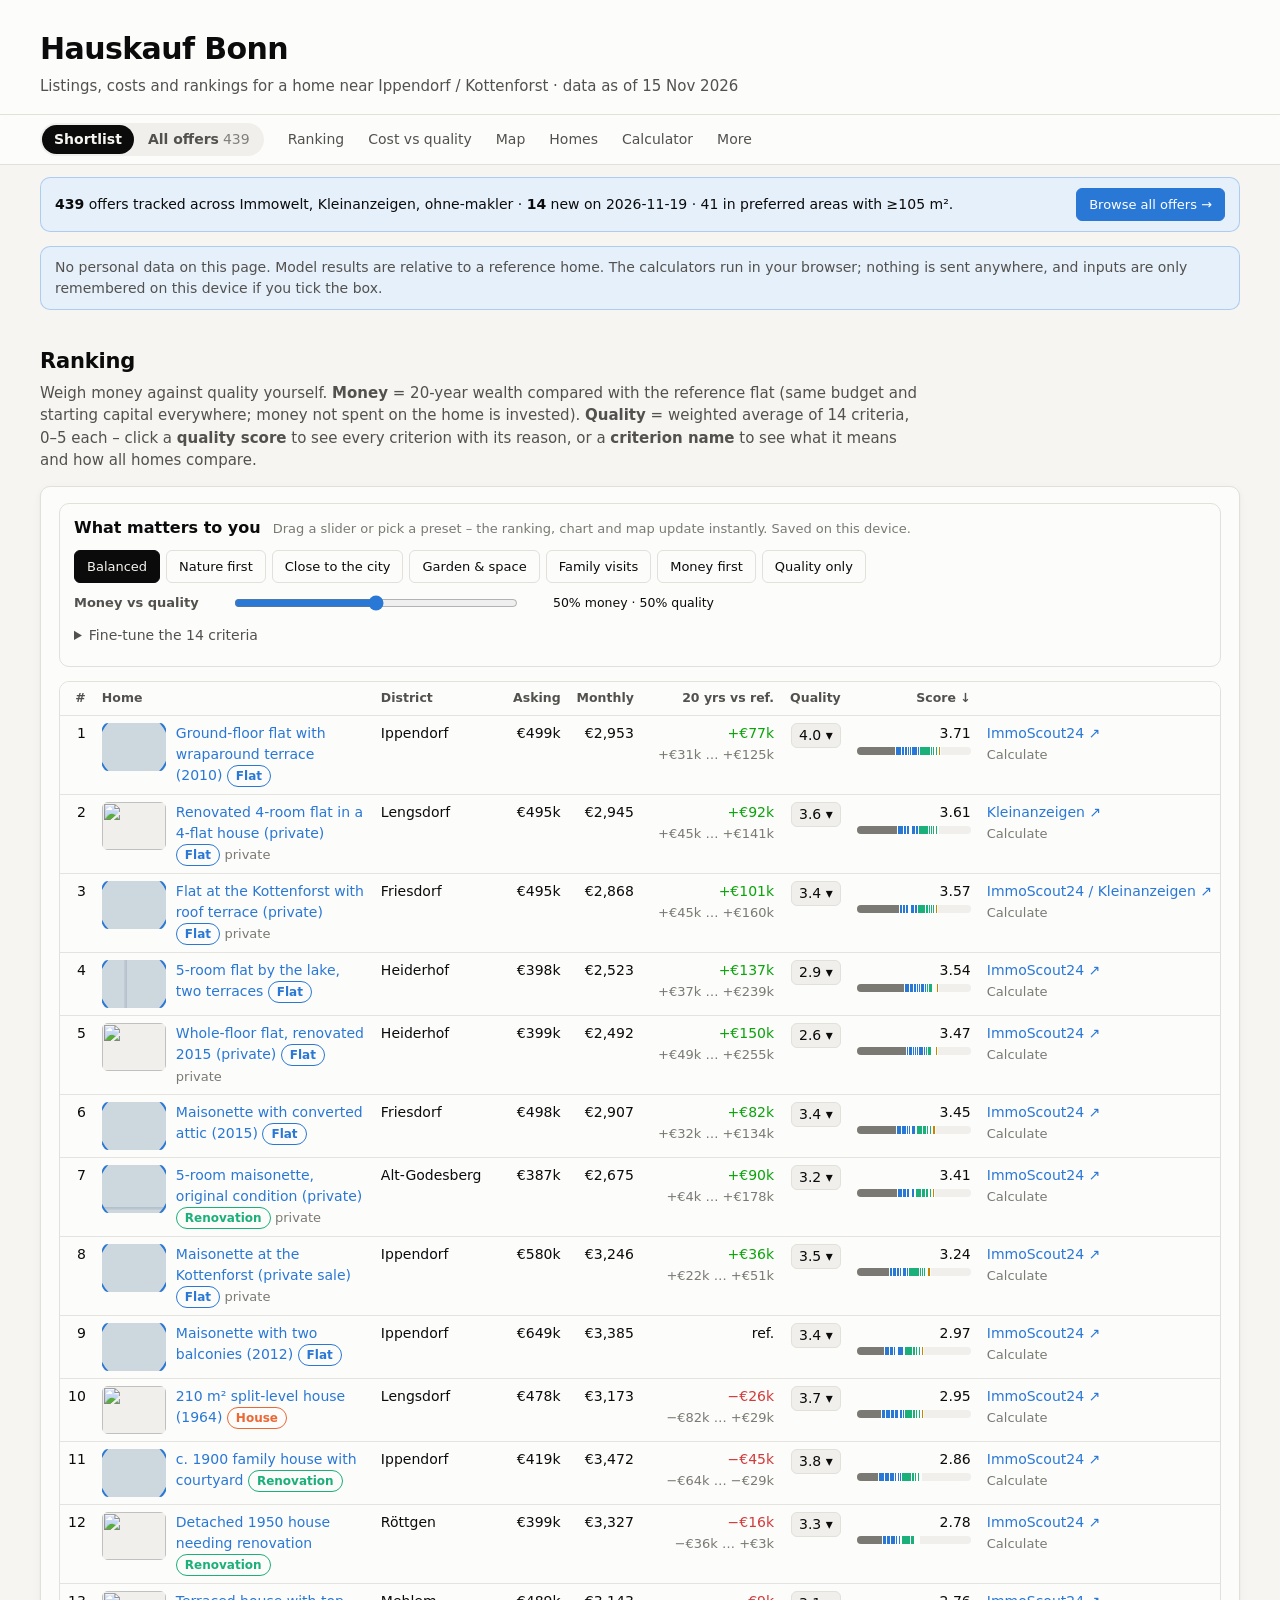
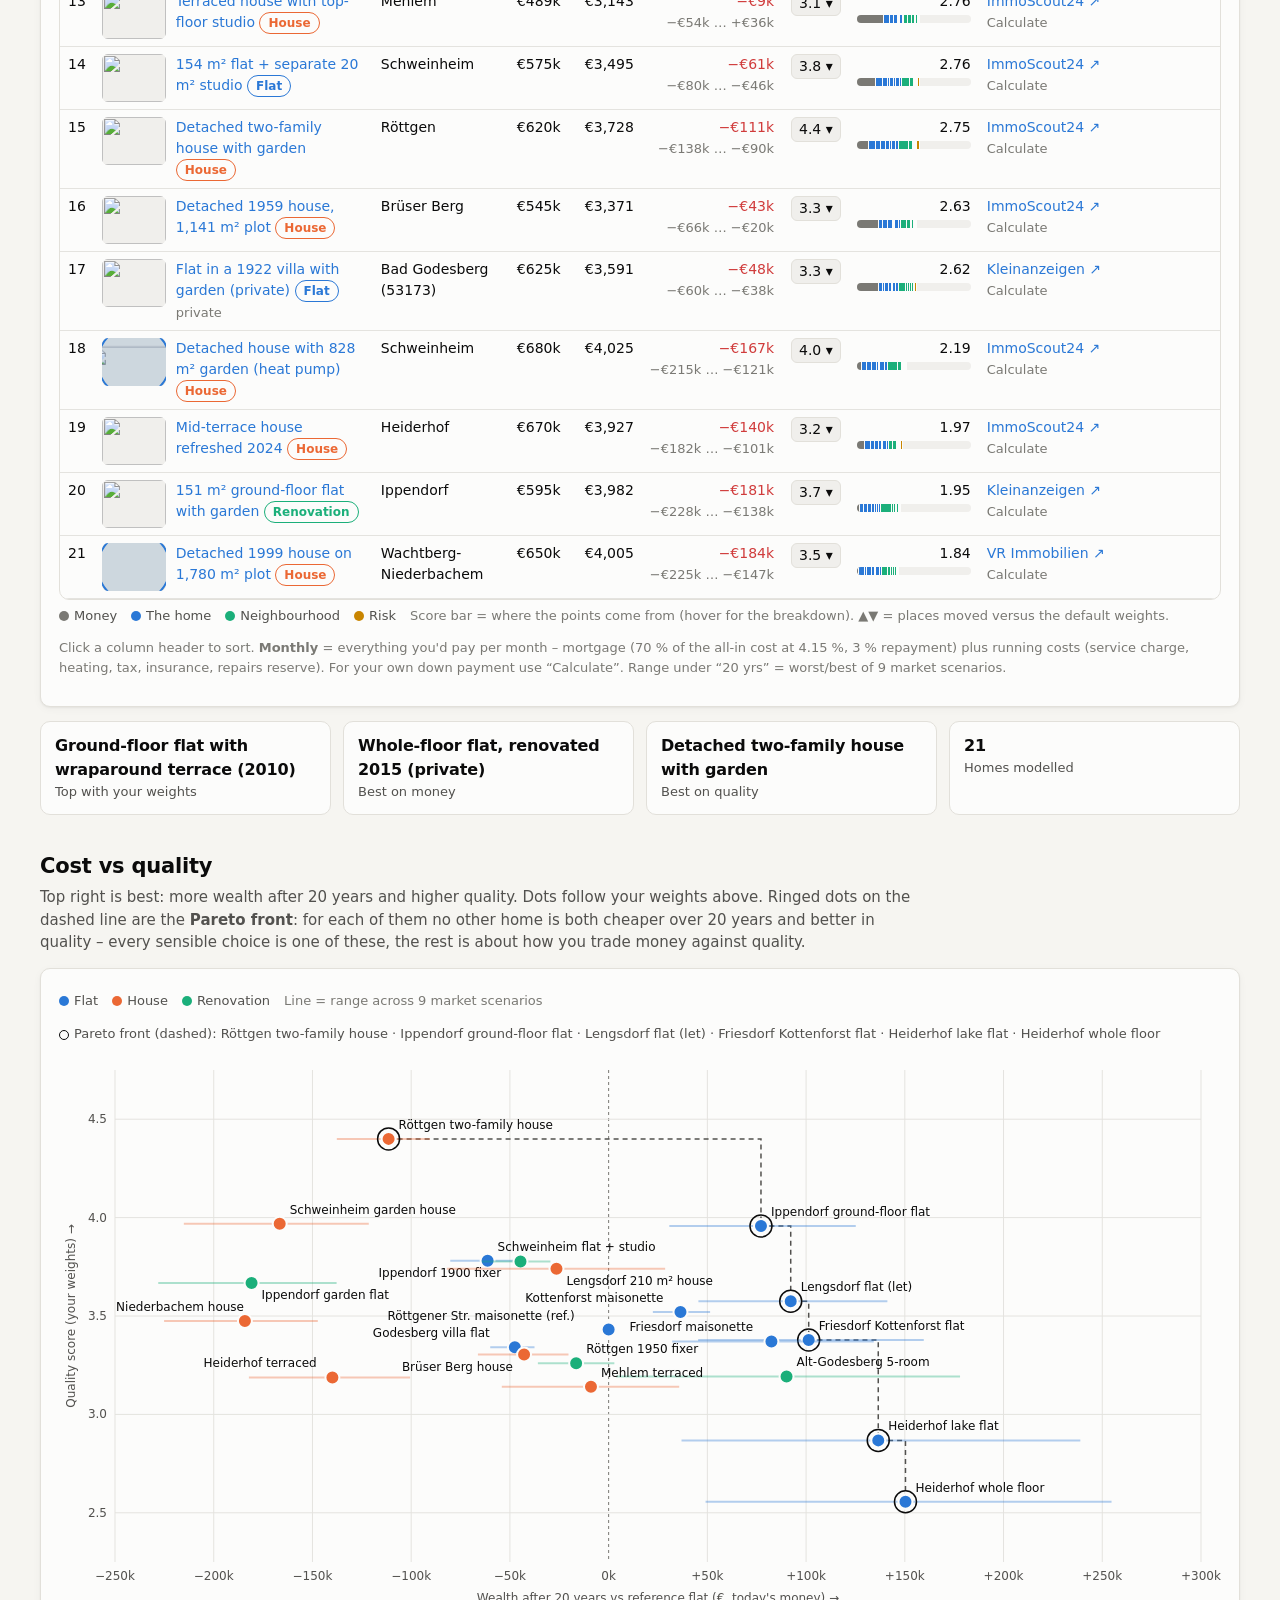
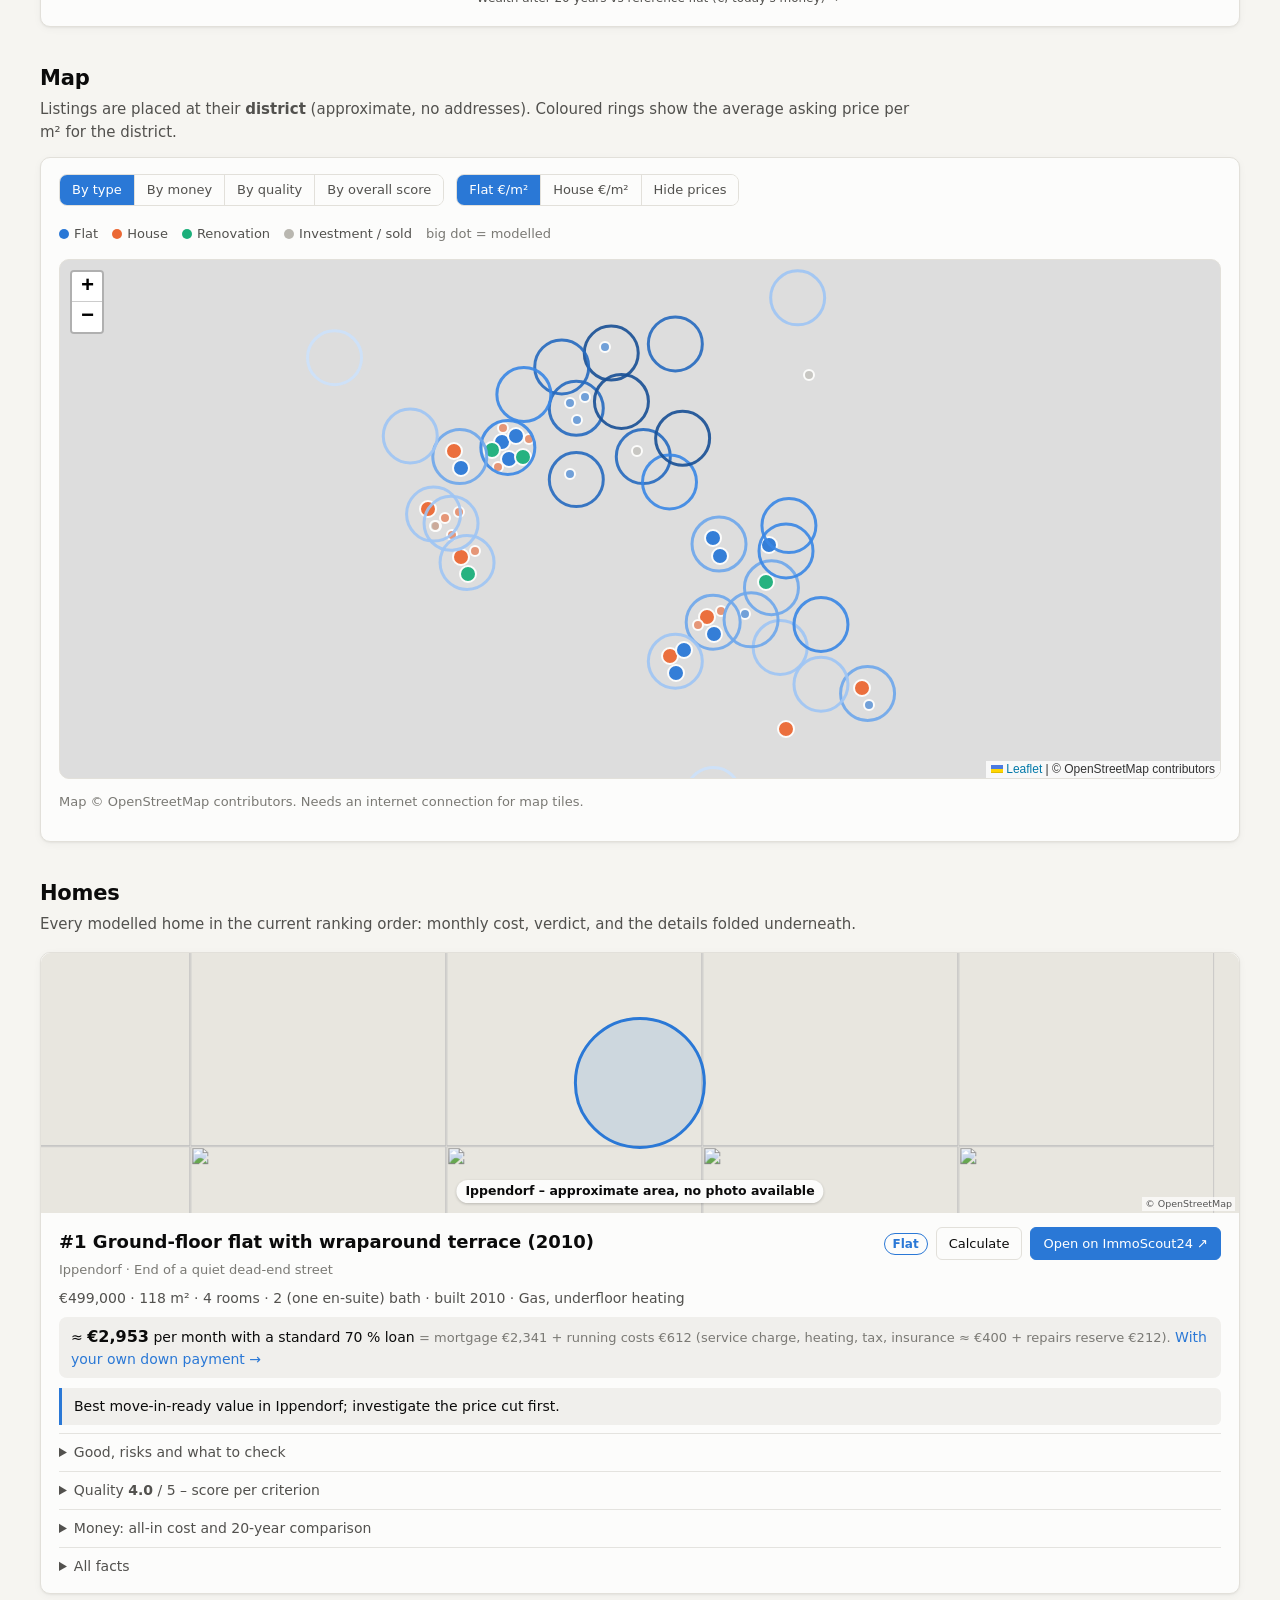
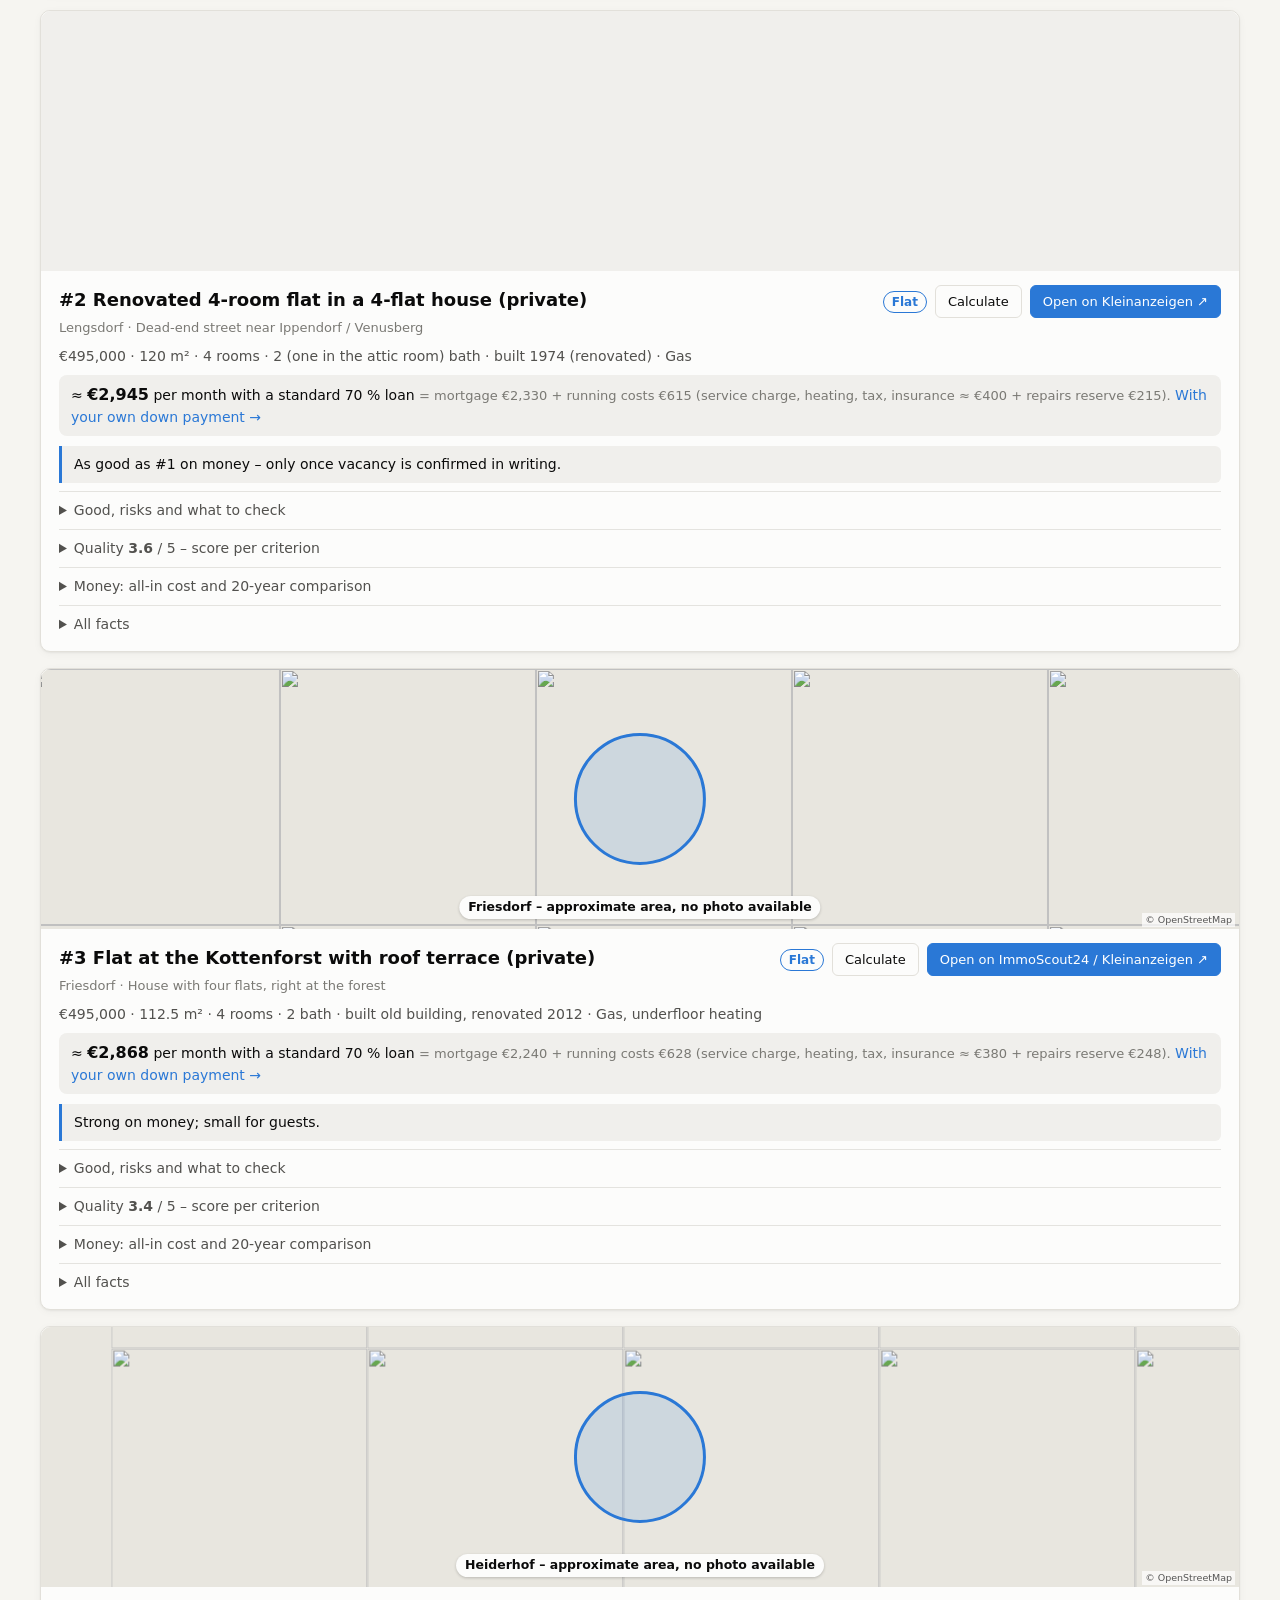
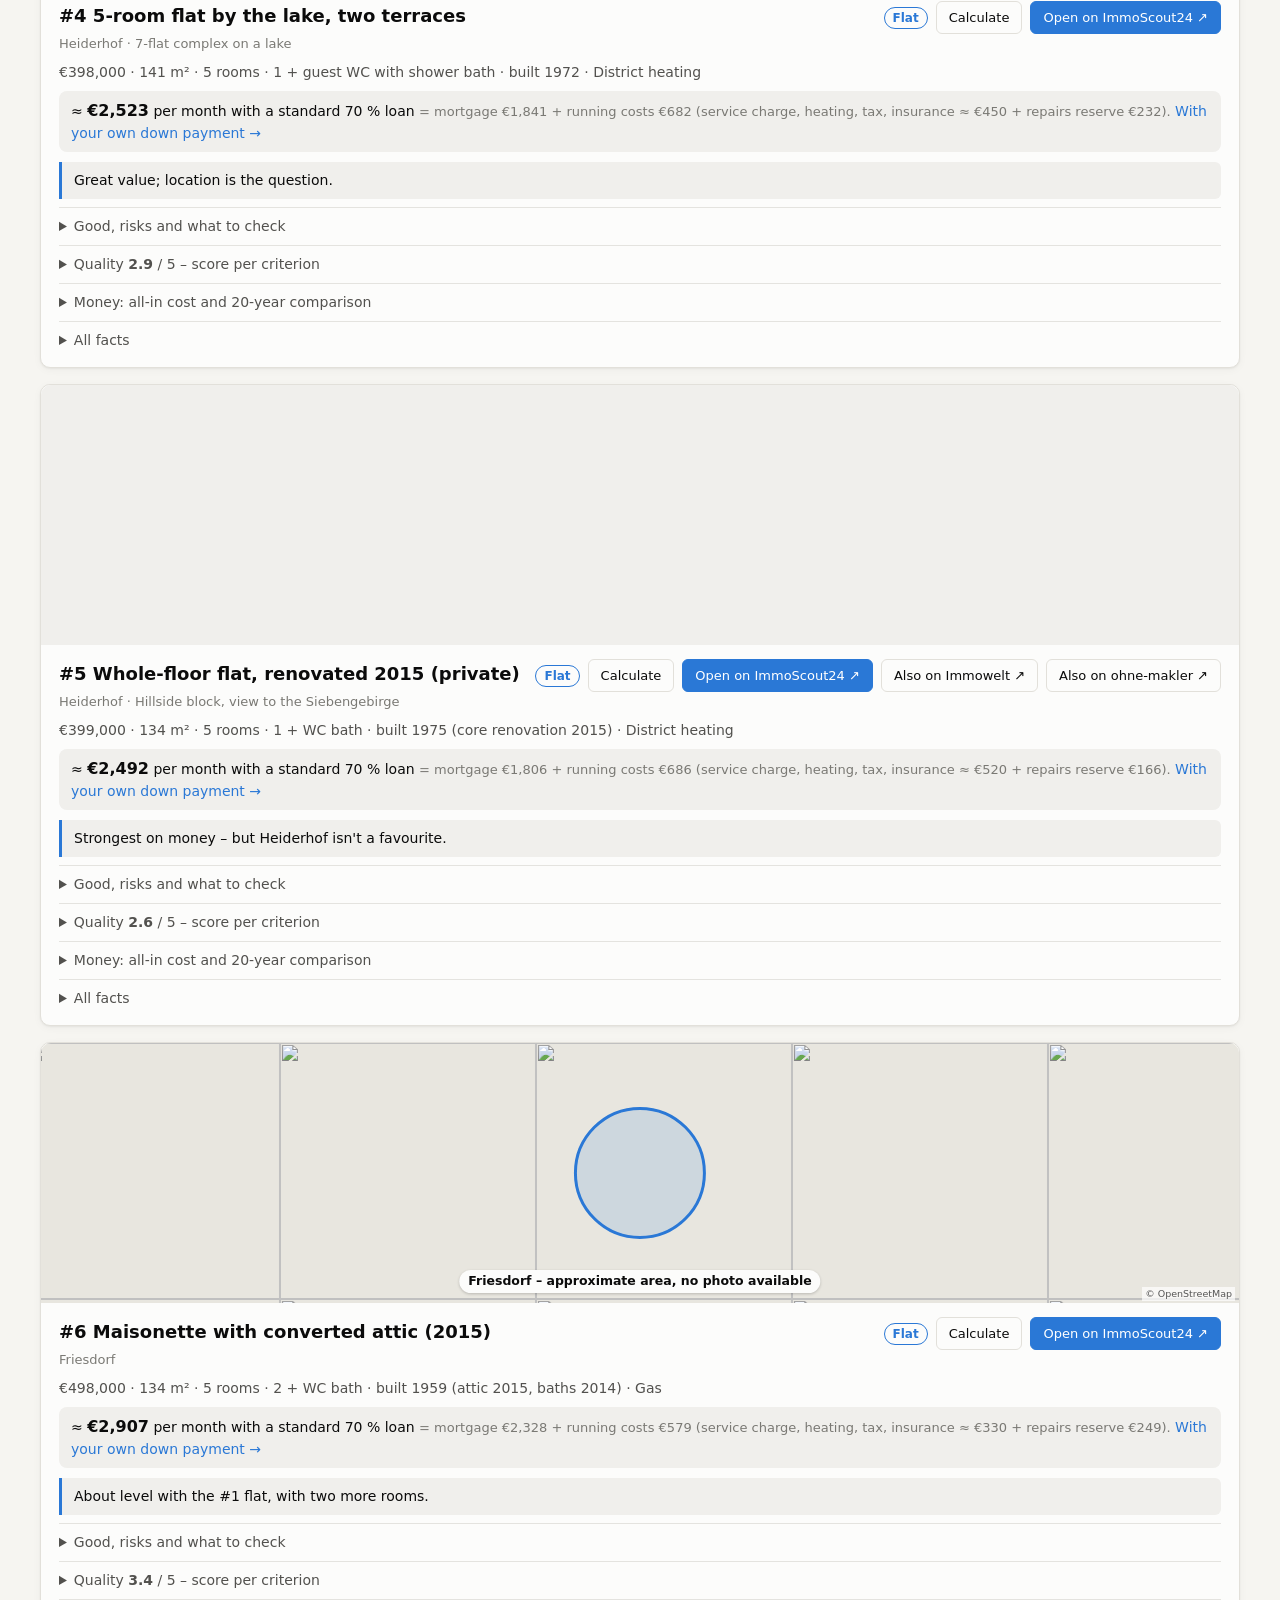
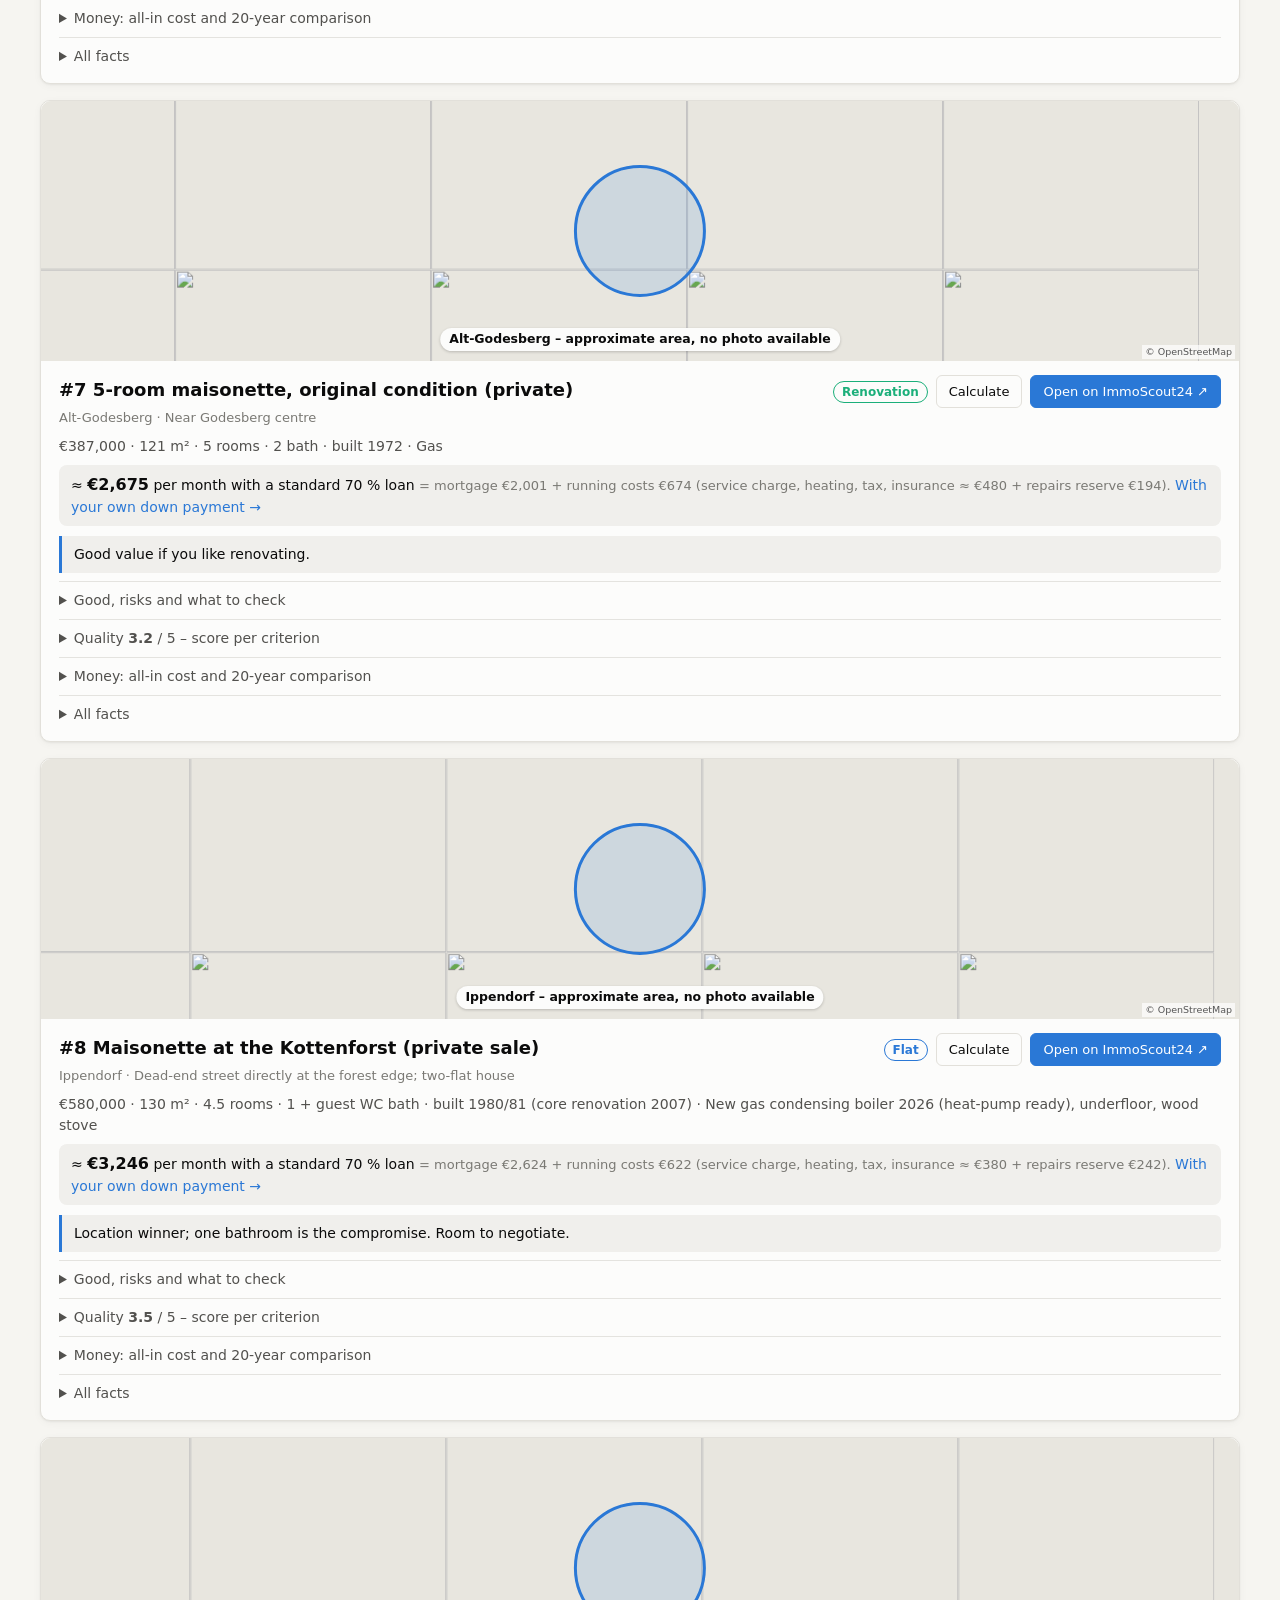
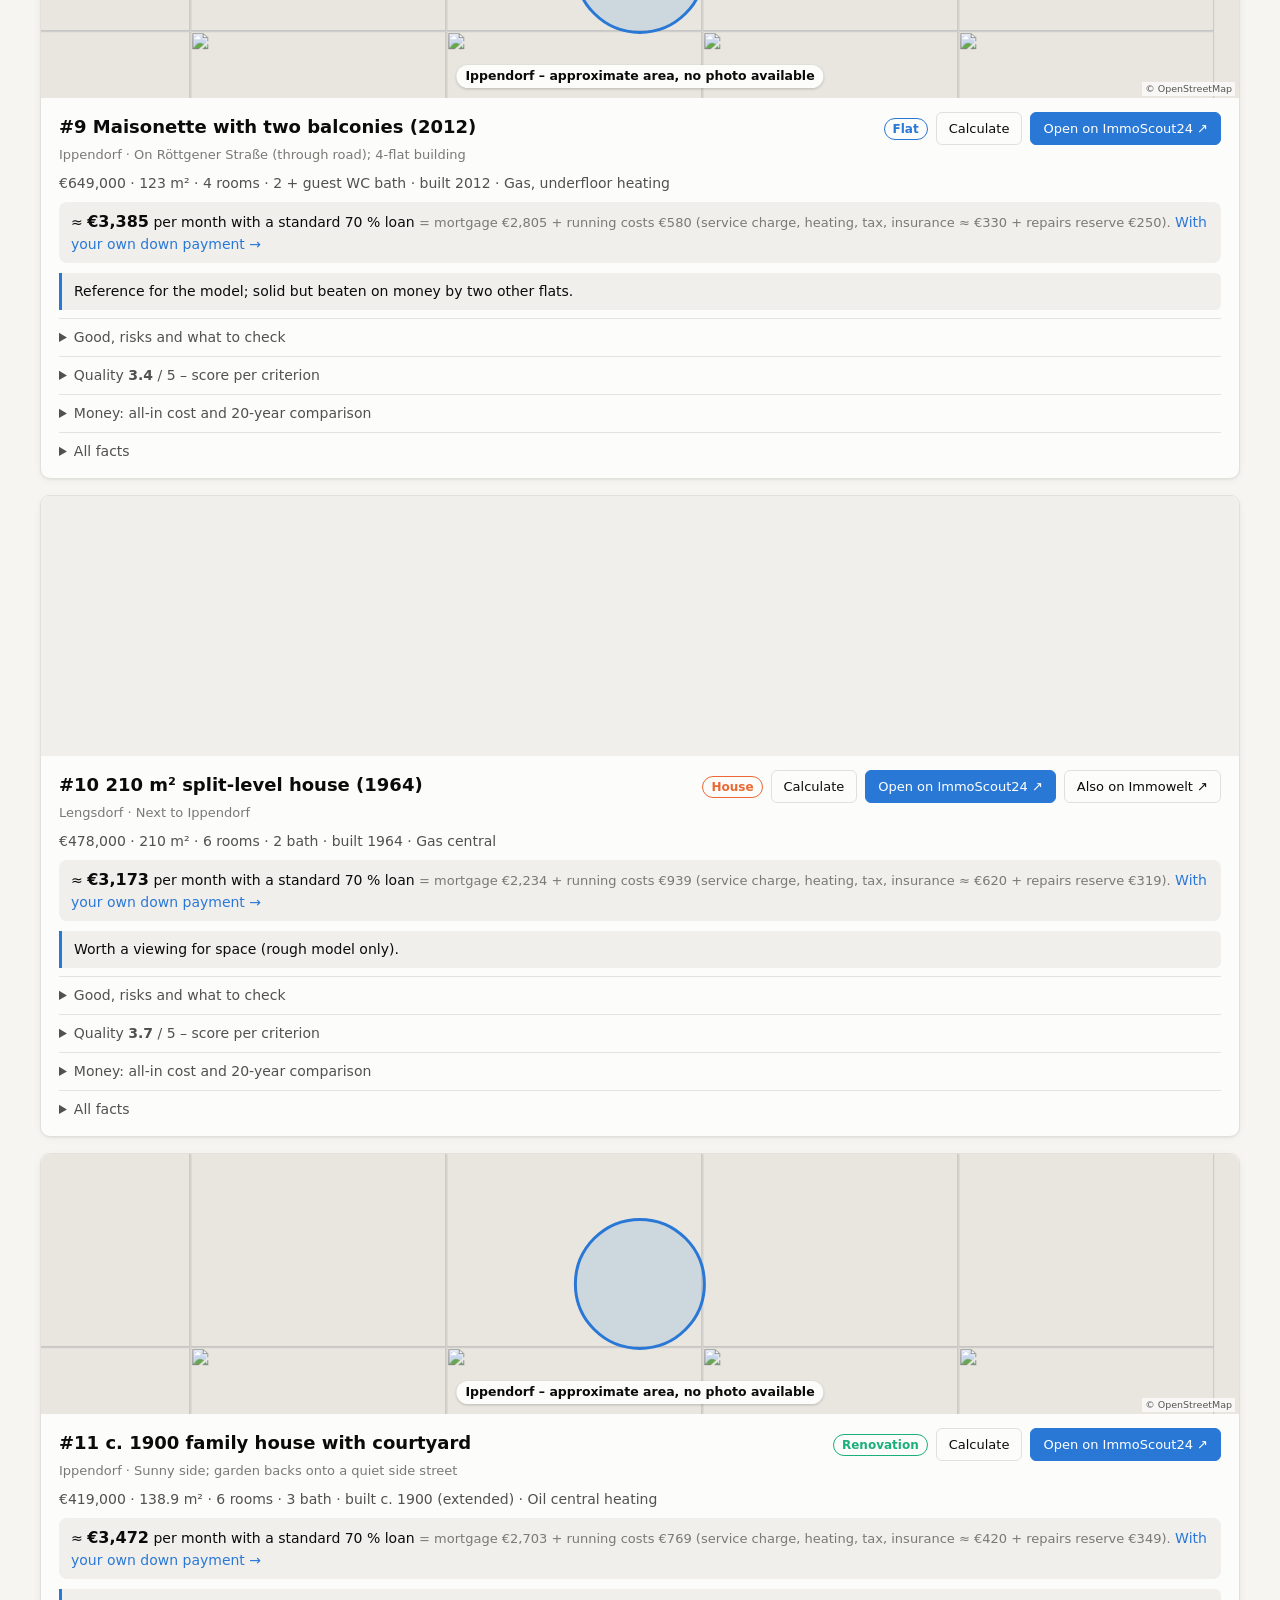
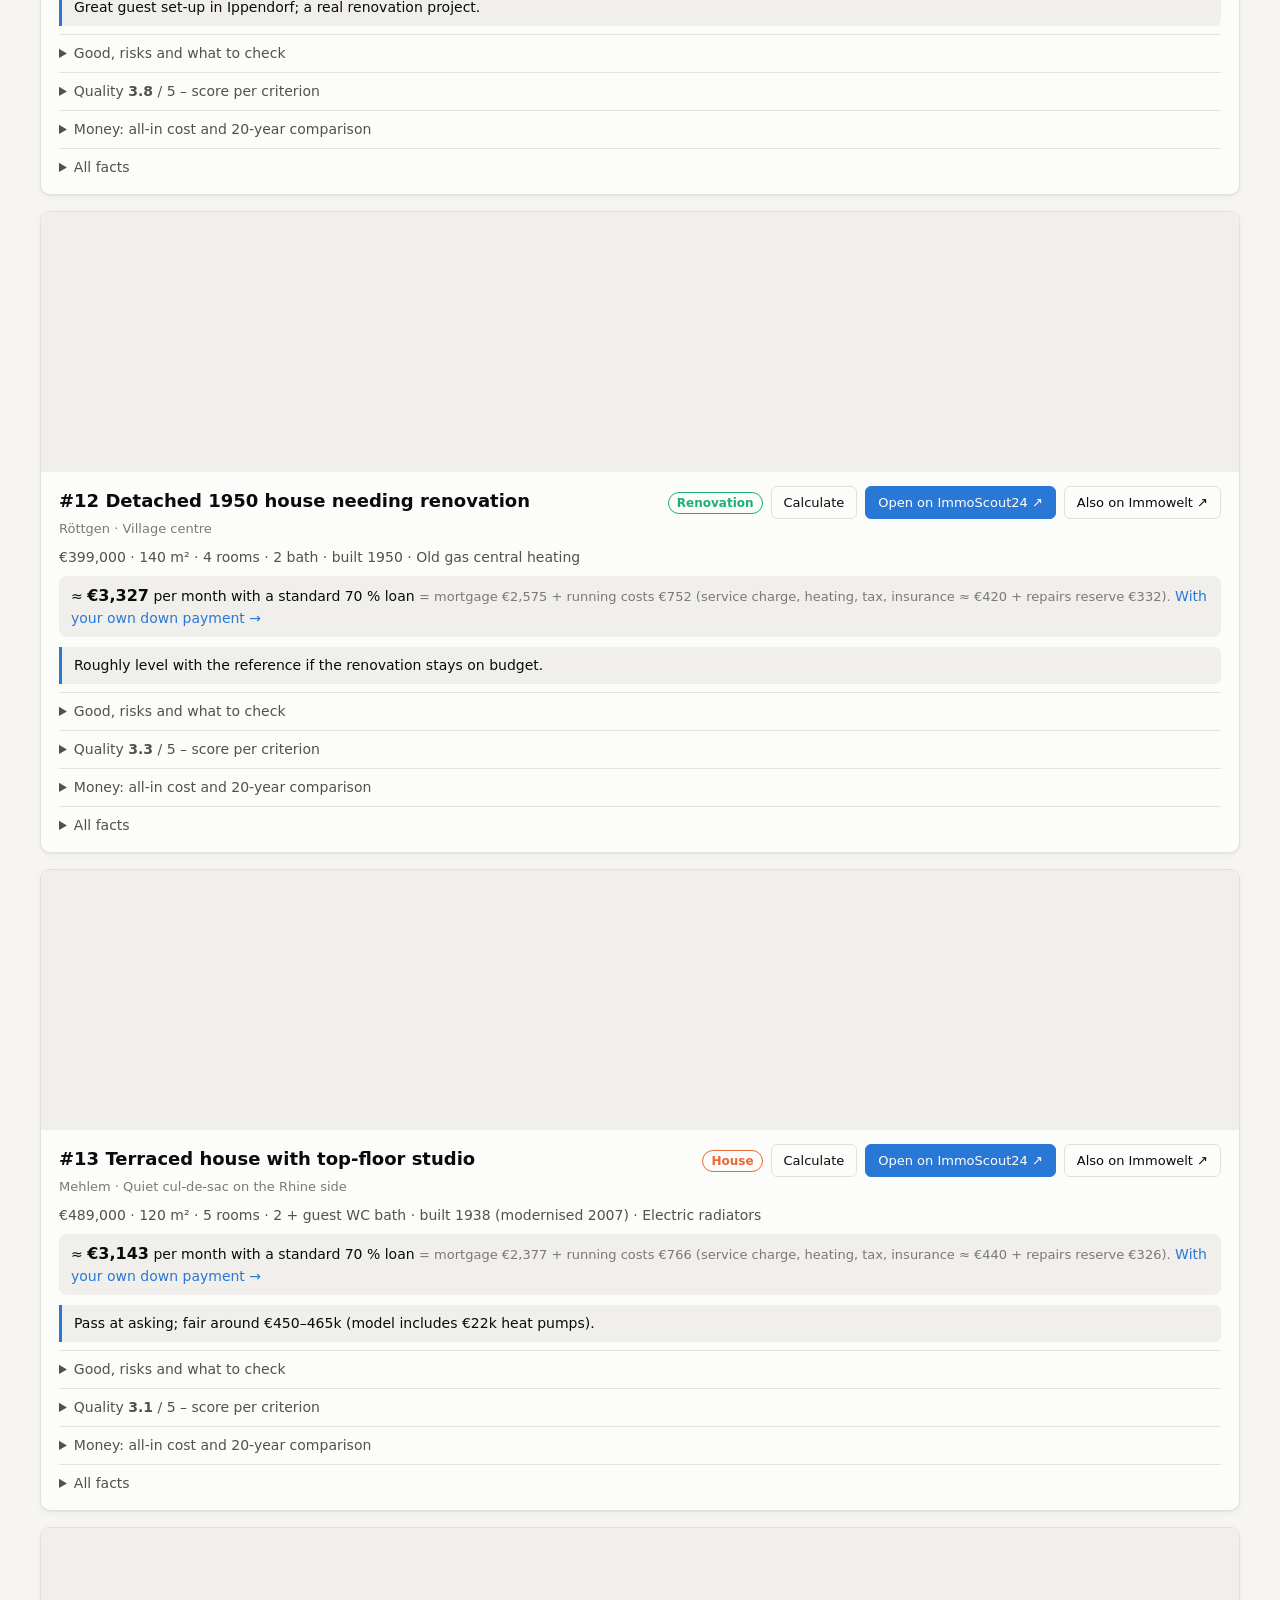
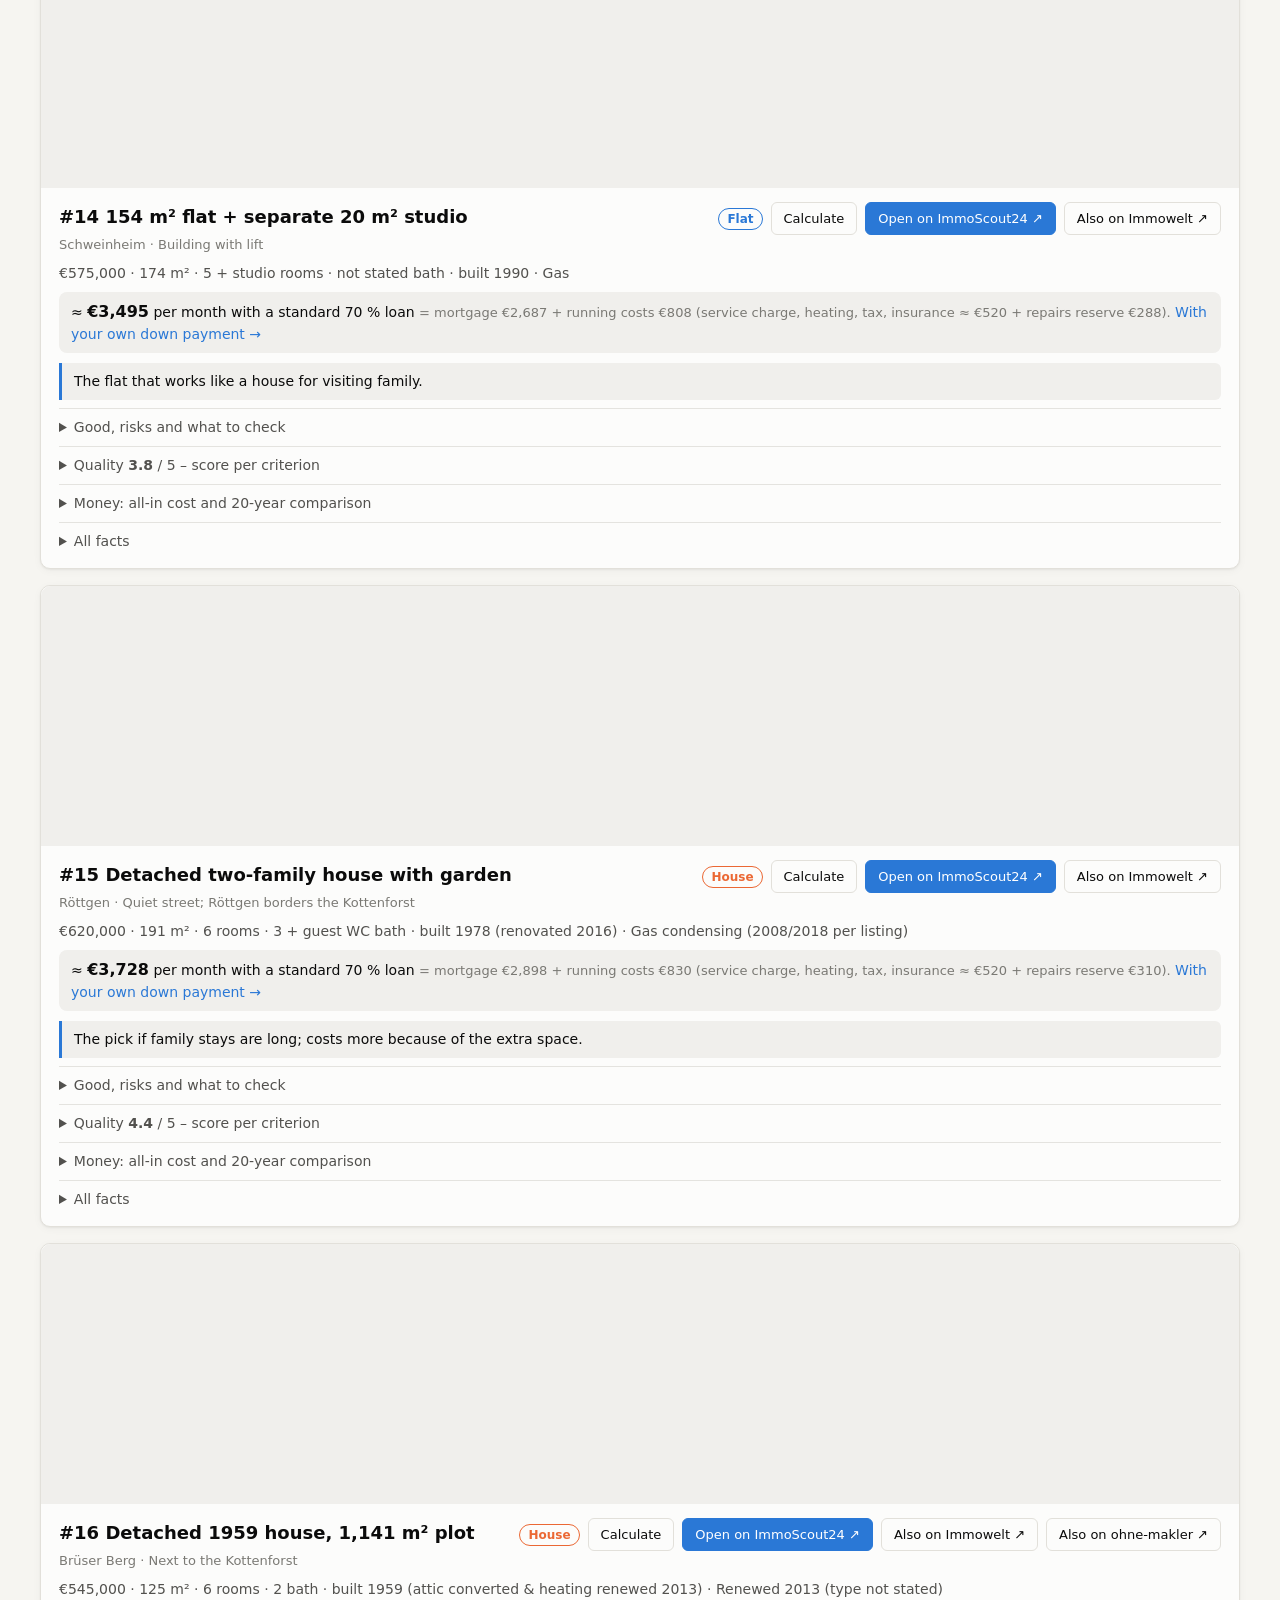
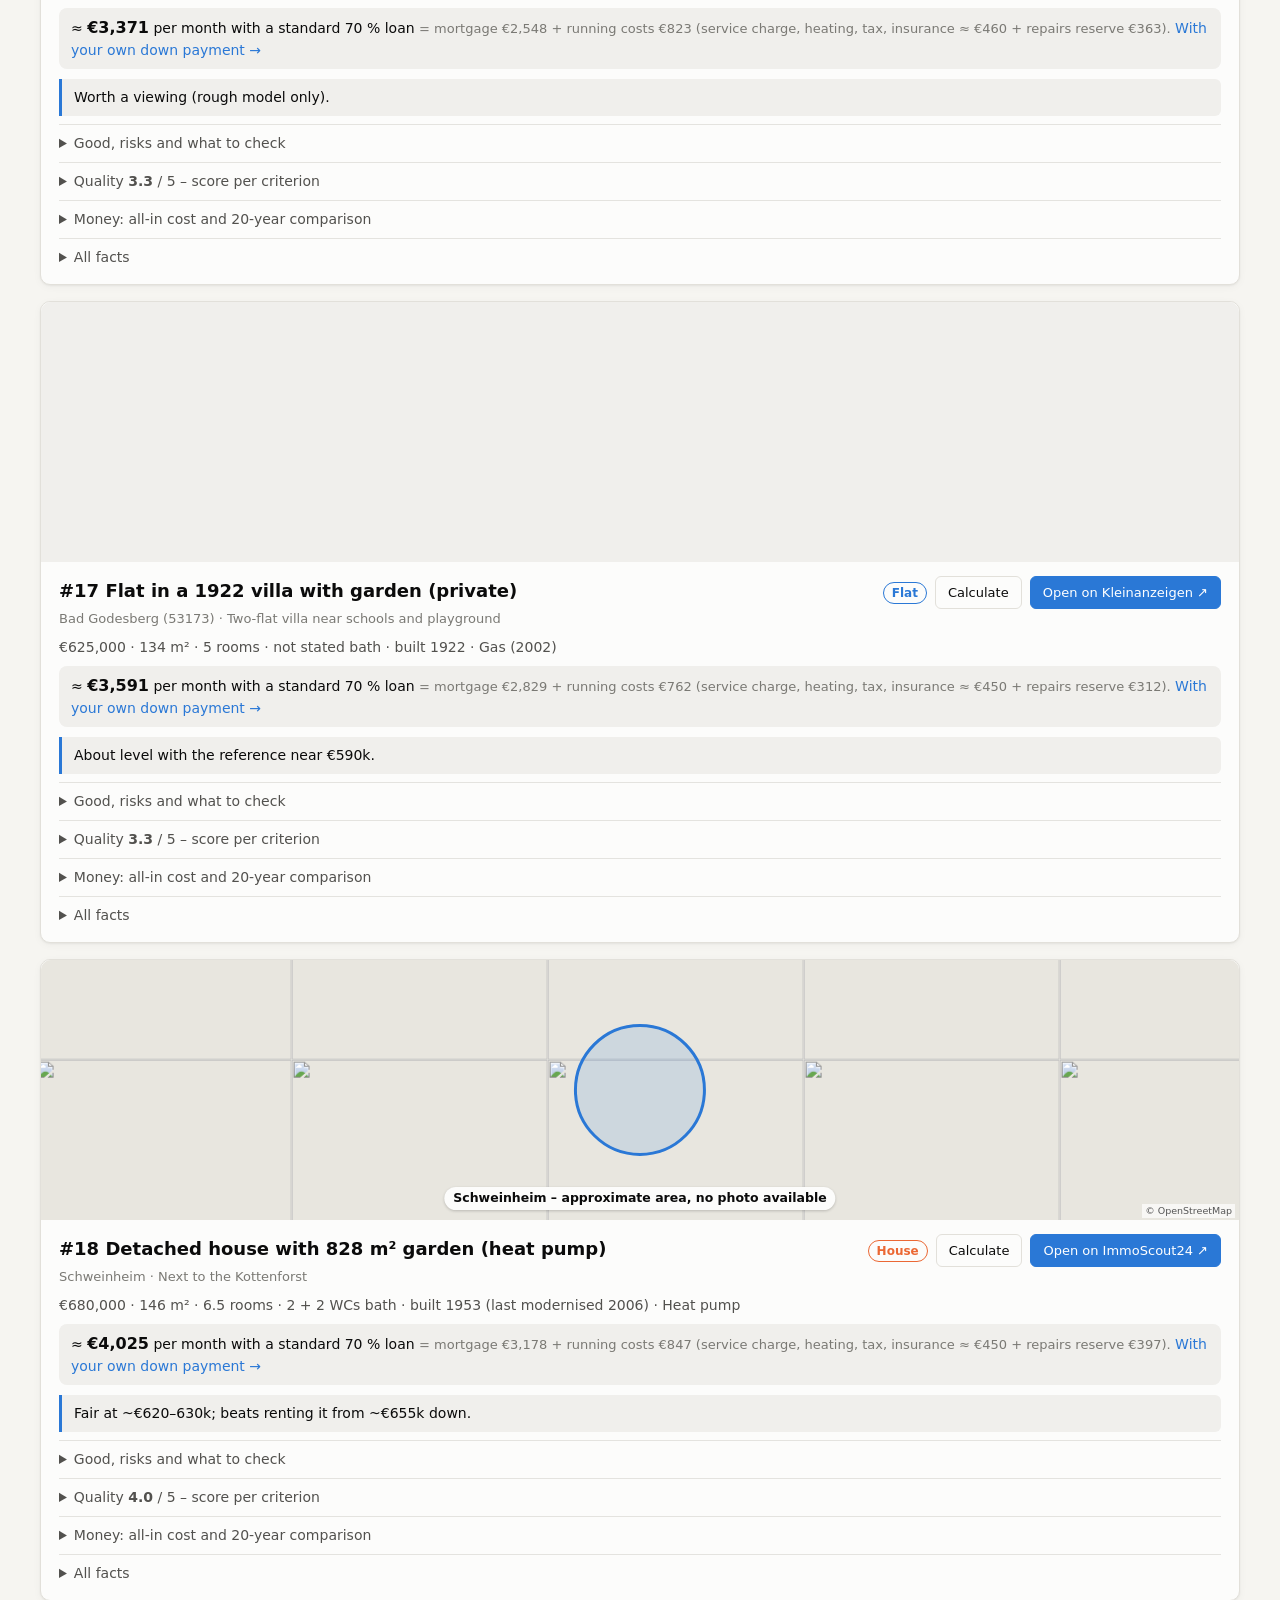
==== commit 794a194a: "Refresh data 2026-11-19" ====
--- a/overview.html
+++ b/overview.html
@@ -1141,7 +1141,7 @@
 !function(t,e){"object"==typeof exports&&"undefined"!=typeof module?e(exports):"function"==typeof define&&define.amd?define(["exports"],e):e((t="undefined"!=typeof globalThis?globalThis:t||self).leaflet={})}(this,function(t){"use strict";function l(t){for(var e,i,n=1,o=arguments.length;n<o;n++)for(e in i=arguments[n])t[e]=i[e];return t}var R=Object.create||function(t){return N.prototype=t,new N};function N(){}function a(t,e){var i,n=Array.prototype.slice;return t.bind?t.bind.apply(t,n.call(arguments,1)):(i=n.call(arguments,2),function(){return t.apply(e,i.length?i.concat(n.call(arguments)):arguments)})}var D=0;function h(t){return"_leaflet_id"in t||(t._leaflet_id=++D),t._leaflet_id}function j(t,e,i){var n,o,s=function(){n=!1,o&&(r.apply(i,o),o=!1)},r=function(){n?o=arguments:(t.apply(i,arguments),setTimeout(s,e),n=!0)};return r}function H(t,e,i){var n=e[1],e=e[0],o=n-e;return t===n&&i?t:((t-e)%o+o)%o+e}function u(){return!1}function i(t,e){return!1===e?t:(e=Math.pow(10,void 0===e?6:e),Math.round(t*e)/e)}function W(t){return t.trim?t.trim():t.replace(/^\s+|\s+$/g,"")}function F(t){return W(t).split(/\s+/)}function c(t,e){for(var i in Object.prototype.hasOwnProperty.call(t,"options")||(t.options=t.options?R(t.options):{}),e)t.options[i]=e[i];return t.options}function U(t,e,i){var n,o=[];for(n in t)o.push(encodeURIComponent(i?n.toUpperCase():n)+"="+encodeURIComponent(t[n]));return(e&&-1!==e.indexOf("?")?"&":"?")+o.join("&")}var V=/\{ *([\w_ -]+) *\}/g;function q(t,i){return t.replace(V,function(t,e){e=i[e];if(void 0===e)throw new Error("No value provided for variable "+t);return e="function"==typeof e?e(i):e})}var d=Array.isArray||function(t){return"[object Array]"===Object.prototype.toString.call(t)};function G(t,e){for(var i=0;i<t.length;i++)if(t[i]===e)return i;return-1}var K="[data-uri]";function Y(t){return window["webkit"+t]||window["moz"+t]||window["ms"+t]}var X=0;function J(t){var e=+new Date,i=Math.max(0,16-(e-X));return X=e+i,window.setTimeout(t,i)}var $=window.requestAnimationFrame||Y("RequestAnimationFrame")||J,Q=window.cancelAnimationFrame||Y("CancelAnimationFrame")||Y("CancelRequestAnimationFrame")||function(t){window.clearTimeout(t)};function x(t,e,i){if(!i||$!==J)return $.call(window,a(t,e));t.call(e)}function r(t){t&&Q.call(window,t)}var tt={__proto__:null,extend:l,create:R,bind:a,get lastId(){return D},stamp:h,throttle:j,wrapNum:H,falseFn:u,formatNum:i,trim:W,splitWords:F,setOptions:c,getParamString:U,template:q,isArray:d,indexOf:G,emptyImageUrl:K,requestFn:$,cancelFn:Q,requestAnimFrame:x,cancelAnimFrame:r};function et(){}et.extend=function(t){function e(){c(this),this.initialize&&this.initialize.apply(this,arguments),this.callInitHooks()}var i,n=e.__super__=this.prototype,o=R(n);for(i in(o.constructor=e).prototype=o,this)Object.prototype.hasOwnProperty.call(this,i)&&"prototype"!==i&&"__super__"!==i&&(e[i]=this[i]);if(t.statics&&l(e,t.statics),t.includes){var s=t.includes;if("undefined"!=typeof L&&L&&L.Mixin){s=d(s)?s:[s];for(var r=0;r<s.length;r++)s[r]===L.Mixin.Events&&console.warn("Deprecated include of L.Mixin.Events: this property will be removed in future releases, please inherit from L.Evented instead.",(new Error).stack)}l.apply(null,[o].concat(t.includes))}return l(o,t),delete o.statics,delete o.includes,o.options&&(o.options=n.options?R(n.options):{},l(o.options,t.options)),o._initHooks=[],o.callInitHooks=function(){if(!this._initHooksCalled){n.callInitHooks&&n.callInitHooks.call(this),this._initHooksCalled=!0;for(var t=0,e=o._initHooks.length;t<e;t++)o._initHooks[t].call(this)}},e},et.include=function(t){var e=this.prototype.options;return l(this.prototype,t),t.options&&(this.prototype.options=e,this.mergeOptions(t.options)),this},et.mergeOptions=function(t){return l(this.prototype.options,t),this},et.addInitHook=function(t){var e=Array.prototype.slice.call(arguments,1),i="function"==typeof t?t:function(){this[t].apply(this,e)};return this.prototype._initHooks=this.prototype._initHooks||[],this.prototype._initHooks.push(i),this};var e={on:function(t,e,i){if("object"==typeof t)for(var n in t)this._on(n,t[n],e);else for(var o=0,s=(t=F(t)).length;o<s;o++)this._on(t[o],e,i);return this},off:function(t,e,i){if(arguments.length)if("object"==typeof t)for(var n in t)this._off(n,t[n],e);else{t=F(t);for(var o=1===arguments.length,s=0,r=t.length;s<r;s++)o?this._off(t[s]):this._off(t[s],e,i)}else delete this._events;return this},_on:function(t,e,i,n){"function"!=typeof e?console.warn("wrong listener type: "+typeof e):!1===this._listens(t,e,i)&&(e={fn:e,ctx:i=i===this?void 0:i},n&&(e.once=!0),this._events=this._events||{},this._events[t]=this._events[t]||[],this._events[t].push(e))},_off:function(t,e,i){var n,o,s;if(this._events&&(n=this._events[t]))if(1===arguments.length){if(this._firingCount)for(o=0,s=n.length;o<s;o++)n[o].fn=u;delete this._events[t]}else"function"!=typeof e?console.warn("wrong listener type: "+typeof e):!1!==(e=this._listens(t,e,i))&&(i=n[e],this._firingCount&&(i.fn=u,this._events[t]=n=n.slice()),n.splice(e,1))},fire:function(t,e,i){if(this.listens(t,i)){var n=l({},e,{type:t,target:this,sourceTarget:e&&e.sourceTarget||this});if(this._events){var o=this._events[t];if(o){this._firingCount=this._firingCount+1||1;for(var s=0,r=o.length;s<r;s++){var a=o[s],h=a.fn;a.once&&this.off(t,h,a.ctx),h.call(a.ctx||this,n)}this._firingCount--}}i&&this._propagateEvent(n)}return this},listens:function(t,e,i,n){"string"!=typeof t&&console.warn('"string" type argument expected');var o=e,s=("function"!=typeof e&&(n=!!e,i=o=void 0),this._events&&this._events[t]);if(s&&s.length&&!1!==this._listens(t,o,i))return!0;if(n)for(var r in this._eventParents)if(this._eventParents[r].listens(t,e,i,n))return!0;return!1},_listens:function(t,e,i){if(this._events){var n=this._events[t]||[];if(!e)return!!n.length;i===this&&(i=void 0);for(var o=0,s=n.length;o<s;o++)if(n[o].fn===e&&n[o].ctx===i)return o}return!1},once:function(t,e,i){if("object"==typeof t)for(var n in t)this._on(n,t[n],e,!0);else for(var o=0,s=(t=F(t)).length;o<s;o++)this._on(t[o],e,i,!0);return this},addEventParent:function(t){return this._eventParents=this._eventParents||{},this._eventParents[h(t)]=t,this},removeEventParent:function(t){return this._eventParents&&delete this._eventParents[h(t)],this},_propagateEvent:function(t){for(var e in this._eventParents)this._eventParents[e].fire(t.type,l({layer:t.target,propagatedFrom:t.target},t),!0)}},it=(e.addEventListener=e.on,e.removeEventListener=e.clearAllEventListeners=e.off,e.addOneTimeEventListener=e.once,e.fireEvent=e.fire,e.hasEventListeners=e.listens,et.extend(e));function p(t,e,i){this.x=i?Math.round(t):t,this.y=i?Math.round(e):e}var nt=Math.trunc||function(t){return 0<t?Math.floor(t):Math.ceil(t)};function m(t,e,i){return t instanceof p?t:d(t)?new p(t[0],t[1]):null==t?t:"object"==typeof t&&"x"in t&&"y"in t?new p(t.x,t.y):new p(t,e,i)}function f(t,e){if(t)for(var i=e?[t,e]:t,n=0,o=i.length;n<o;n++)this.extend(i[n])}function _(t,e){return!t||t instanceof f?t:new f(t,e)}function s(t,e){if(t)for(var i=e?[t,e]:t,n=0,o=i.length;n<o;n++)this.extend(i[n])}function g(t,e){return t instanceof s?t:new s(t,e)}function v(t,e,i){if(isNaN(t)||isNaN(e))throw new Error("Invalid LatLng object: ("+t+", "+e+")");this.lat=+t,this.lng=+e,void 0!==i&&(this.alt=+i)}function w(t,e,i){return t instanceof v?t:d(t)&&"object"!=typeof t[0]?3===t.length?new v(t[0],t[1],t[2]):2===t.length?new v(t[0],t[1]):null:null==t?t:"object"==typeof t&&"lat"in t?new v(t.lat,"lng"in t?t.lng:t.lon,t.alt):void 0===e?null:new v(t,e,i)}p.prototype={clone:function(){return new p(this.x,this.y)},add:function(t){return this.clone()._add(m(t))},_add:function(t){return this.x+=t.x,this.y+=t.y,this},subtract:function(t){return this.clone()._subtract(m(t))},_subtract:function(t){return this.x-=t.x,this.y-=t.y,this},divideBy:function(t){return this.clone()._divideBy(t)},_divideBy:function(t){return this.x/=t,this.y/=t,this},multiplyBy:function(t){return this.clone()._multiplyBy(t)},_multiplyBy:function(t){return this.x*=t,this.y*=t,this},scaleBy:function(t){return new p(this.x*t.x,this.y*t.y)},unscaleBy:function(t){return new p(this.x/t.x,this.y/t.y)},round:function(){return this.clone()._round()},_round:function(){return this.x=Math.round(this.x),this.y=Math.round(this.y),this},floor:function(){return this.clone()._floor()},_floor:function(){return this.x=Math.floor(this.x),this.y=Math.floor(this.y),this},ceil:function(){return this.clone()._ceil()},_ceil:function(){return this.x=Math.ceil(this.x),this.y=Math.ceil(this.y),this},trunc:function(){return this.clone()._trunc()},_trunc:function(){return this.x=nt(this.x),this.y=nt(this.y),this},distanceTo:function(t){var e=(t=m(t)).x-this.x,t=t.y-this.y;return Math.sqrt(e*e+t*t)},equals:function(t){return(t=m(t)).x===this.x&&t.y===this.y},contains:function(t){return t=m(t),Math.abs(t.x)<=Math.abs(this.x)&&Math.abs(t.y)<=Math.abs(this.y)},toString:function(){return"Point("+i(this.x)+", "+i(this.y)+")"}},f.prototype={extend:function(t){var e,i;if(t){if(t instanceof p||"number"==typeof t[0]||"x"in t)e=i=m(t);else if(e=(t=_(t)).min,i=t.max,!e||!i)return this;this.min||this.max?(this.min.x=Math.min(e.x,this.min.x),this.max.x=Math.max(i.x,this.max.x),this.min.y=Math.min(e.y,this.min.y),this.max.y=Math.max(i.y,this.max.y)):(this.min=e.clone(),this.max=i.clone())}return this},getCenter:function(t){return m((this.min.x+this.max.x)/2,(this.min.y+this.max.y)/2,t)},getBottomLeft:function(){return m(this.min.x,this.max.y)},getTopRight:function(){return m(this.max.x,this.min.y)},getTopLeft:function(){return this.min},getBottomRight:function(){return this.max},getSize:function(){return this.max.subtract(this.min)},contains:function(t){var e,i;return(t=("number"==typeof t[0]||t instanceof p?m:_)(t))instanceof f?(e=t.min,i=t.max):e=i=t,e.x>=this.min.x&&i.x<=this.max.x&&e.y>=this.min.y&&i.y<=this.max.y},intersects:function(t){t=_(t);var e=this.min,i=this.max,n=t.min,t=t.max,o=t.x>=e.x&&n.x<=i.x,t=t.y>=e.y&&n.y<=i.y;return o&&t},overlaps:function(t){t=_(t);var e=this.min,i=this.max,n=t.min,t=t.max,o=t.x>e.x&&n.x<i.x,t=t.y>e.y&&n.y<i.y;return o&&t},isValid:function(){return!(!this.min||!this.max)},pad:function(t){var e=this.min,i=this.max,n=Math.abs(e.x-i.x)*t,t=Math.abs(e.y-i.y)*t;return _(m(e.x-n,e.y-t),m(i.x+n,i.y+t))},equals:function(t){return!!t&&(t=_(t),this.min.equals(t.getTopLeft())&&this.max.equals(t.getBottomRight()))}},s.prototype={extend:function(t){var e,i,n=this._southWest,o=this._northEast;if(t instanceof v)i=e=t;else{if(!(t instanceof s))return t?this.extend(w(t)||g(t)):this;if(e=t._southWest,i=t._northEast,!e||!i)return this}return n||o?(n.lat=Math.min(e.lat,n.lat),n.lng=Math.min(e.lng,n.lng),o.lat=Math.max(i.lat,o.lat),o.lng=Math.max(i.lng,o.lng)):(this._southWest=new v(e.lat,e.lng),this._northEast=new v(i.lat,i.lng)),this},pad:function(t){var e=this._southWest,i=this._northEast,n=Math.abs(e.lat-i.lat)*t,t=Math.abs(e.lng-i.lng)*t;return new s(new v(e.lat-n,e.lng-t),new v(i.lat+n,i.lng+t))},getCenter:function(){return new v((this._southWest.lat+this._northEast.lat)/2,(this._southWest.lng+this._northEast.lng)/2)},getSouthWest:function(){return this._southWest},getNorthEast:function(){return this._northEast},getNorthWest:function(){return new v(this.getNorth(),this.getWest())},getSouthEast:function(){return new v(this.getSouth(),this.getEast())},getWest:function(){return this._southWest.lng},getSouth:function(){return this._southWest.lat},getEast:function(){return this._northEast.lng},getNorth:function(){return this._northEast.lat},contains:function(t){t=("number"==typeof t[0]||t instanceof v||"lat"in t?w:g)(t);var e,i,n=this._southWest,o=this._northEast;return t instanceof s?(e=t.getSouthWest(),i=t.getNorthEast()):e=i=t,e.lat>=n.lat&&i.lat<=o.lat&&e.lng>=n.lng&&i.lng<=o.lng},intersects:function(t){t=g(t);var e=this._southWest,i=this._northEast,n=t.getSouthWest(),t=t.getNorthEast(),o=t.lat>=e.lat&&n.lat<=i.lat,t=t.lng>=e.lng&&n.lng<=i.lng;return o&&t},overlaps:function(t){t=g(t);var e=this._southWest,i=this._northEast,n=t.getSouthWest(),t=t.getNorthEast(),o=t.lat>e.lat&&n.lat<i.lat,t=t.lng>e.lng&&n.lng<i.lng;return o&&t},toBBoxString:function(){return[this.getWest(),this.getSouth(),this.getEast(),this.getNorth()].join(",")},equals:function(t,e){return!!t&&(t=g(t),this._southWest.equals(t.getSouthWest(),e)&&this._northEast.equals(t.getNorthEast(),e))},isValid:function(){return!(!this._southWest||!this._northEast)}};var ot={latLngToPoint:function(t,e){t=this.projection.project(t),e=this.scale(e);return this.transformation._transform(t,e)},pointToLatLng:function(t,e){e=this.scale(e),t=this.transformation.untransform(t,e);return this.projection.unproject(t)},project:function(t){return this.projection.project(t)},unproject:function(t){return this.projection.unproject(t)},scale:function(t){return 256*Math.pow(2,t)},zoom:function(t){return Math.log(t/256)/Math.LN2},getProjectedBounds:function(t){var e;return this.infinite?null:(e=this.projection.bounds,t=this.scale(t),new f(this.transformation.transform(e.min,t),this.transformation.transform(e.max,t)))},infinite:!(v.prototype={equals:function(t,e){return!!t&&(t=w(t),Math.max(Math.abs(this.lat-t.lat),Math.abs(this.lng-t.lng))<=(void 0===e?1e-9:e))},toString:function(t){return"LatLng("+i(this.lat,t)+", "+i(this.lng,t)+")"},distanceTo:function(t){return st.distance(this,w(t))},wrap:function(){return st.wrapLatLng(this)},toBounds:function(t){var t=180*t/40075017,e=t/Math.cos(Math.PI/180*this.lat);return g([this.lat-t,this.lng-e],[this.lat+t,this.lng+e])},clone:function(){return new v(this.lat,this.lng,this.alt)}}),wrapLatLng:function(t){var e=this.wrapLng?H(t.lng,this.wrapLng,!0):t.lng;return new v(this.wrapLat?H(t.lat,this.wrapLat,!0):t.lat,e,t.alt)},wrapLatLngBounds:function(t){var e=t.getCenter(),i=this.wrapLatLng(e),n=e.lat-i.lat,e=e.lng-i.lng;return 0==n&&0==e?t:(i=t.getSouthWest(),t=t.getNorthEast(),new s(new v(i.lat-n,i.lng-e),new v(t.lat-n,t.lng-e)))}},st=l({},ot,{wrapLng:[-180,180],R:6371e3,distance:function(t,e){var i=Math.PI/180,n=t.lat*i,o=e.lat*i,s=Math.sin((e.lat-t.lat)*i/2),e=Math.sin((e.lng-t.lng)*i/2),t=s*s+Math.cos(n)*Math.cos(o)*e*e,i=2*Math.atan2(Math.sqrt(t),Math.sqrt(1-t));return this.R*i}}),rt=6378137,rt={R:rt,MAX_LATITUDE:85.0511287798,project:function(t){var e=Math.PI/180,i=this.MAX_LATITUDE,i=Math.max(Math.min(i,t.lat),-i),i=Math.sin(i*e);return new p(this.R*t.lng*e,this.R*Math.log((1+i)/(1-i))/2)},unproject:function(t){var e=180/Math.PI;return new v((2*Math.atan(Math.exp(t.y/this.R))-Math.PI/2)*e,t.x*e/this.R)},bounds:new f([-(rt=rt*Math.PI),-rt],[rt,rt])};function at(t,e,i,n){d(t)?(this._a=t[0],this._b=t[1],this._c=t[2],this._d=t[3]):(this._a=t,this._b=e,this._c=i,this._d=n)}function ht(t,e,i,n){return new at(t,e,i,n)}at.prototype={transform:function(t,e){return this._transform(t.clone(),e)},_transform:function(t,e){return t.x=(e=e||1)*(this._a*t.x+this._b),t.y=e*(this._c*t.y+this._d),t},untransform:function(t,e){return new p((t.x/(e=e||1)-this._b)/this._a,(t.y/e-this._d)/this._c)}};var lt=l({},st,{code:"EPSG:3857",projection:rt,transformation:ht(lt=.5/(Math.PI*rt.R),.5,-lt,.5)}),ut=l({},lt,{code:"EPSG:900913"});function ct(t){return document.createElementNS("http://www.w3.org/2000/svg",t)}function dt(t,e){for(var i,n,o,s,r="",a=0,h=t.length;a<h;a++){for(i=0,n=(o=t[a]).length;i<n;i++)r+=(i?"L":"M")+(s=o[i]).x+" "+s.y;r+=e?b.svg?"z":"x":""}return r||"M0 0"}var _t=document.documentElement.style,pt="ActiveXObject"in window,mt=pt&&!document.addEventListener,n="msLaunchUri"in navigator&&!("documentMode"in document),ft=y("webkit"),gt=y("android"),vt=y("android 2")||y("android 3"),yt=parseInt(/WebKit\/([0-9]+)|$/.exec(navigator.userAgent)[1],10),yt=gt&&y("Google")&&yt<537&&!("AudioNode"in window),xt=!!window.opera,wt=!n&&y("chrome"),bt=y("gecko")&&!ft&&!xt&&!pt,Pt=!wt&&y("safari"),Lt=y("phantom"),o="OTransition"in _t,Tt=0===navigator.platform.indexOf("Win"),Mt=pt&&"transition"in _t,zt="WebKitCSSMatrix"in window&&"m11"in new window.WebKitCSSMatrix&&!vt,_t="MozPerspective"in _t,Ct=!window.L_DISABLE_3D&&(Mt||zt||_t)&&!o&&!Lt,Zt="undefined"!=typeof orientation||y("mobile"),St=Zt&&ft,Et=Zt&&zt,kt=!window.PointerEvent&&window.MSPointerEvent,Ot=!(!window.PointerEvent&&!kt),At="ontouchstart"in window||!!window.TouchEvent,Bt=!window.L_NO_TOUCH&&(At||Ot),It=Zt&&xt,Rt=Zt&&bt,Nt=1<(window.devicePixelRatio||window.screen.deviceXDPI/window.screen.logicalXDPI),Dt=function(){var t=!1;try{var e=Object.defineProperty({},"passive",{get:function(){t=!0}});window.addEventListener("testPassiveEventSupport",u,e),window.removeEventListener("testPassiveEventSupport",u,e)}catch(t){}return t}(),jt=!!document.createElement("canvas").getContext,Ht=!(!document.createElementNS||!ct("svg").createSVGRect),Wt=!!Ht&&((Wt=document.createElement("div")).innerHTML="<svg/>","http://www.w3.org/2000/svg"===(Wt.firstChild&&Wt.firstChild.namespaceURI));function y(t){return 0<=navigator.userAgent.toLowerCase().indexOf(t)}var b={ie:pt,ielt9:mt,edge:n,webkit:ft,android:gt,android23:vt,androidStock:yt,opera:xt,chrome:wt,gecko:bt,safari:Pt,phantom:Lt,opera12:o,win:Tt,ie3d:Mt,webkit3d:zt,gecko3d:_t,any3d:Ct,mobile:Zt,mobileWebkit:St,mobileWebkit3d:Et,msPointer:kt,pointer:Ot,touch:Bt,touchNative:At,mobileOpera:It,mobileGecko:Rt,retina:Nt,passiveEvents:Dt,canvas:jt,svg:Ht,vml:!Ht&&function(){try{var t=document.createElement("div"),e=(t.innerHTML='<v:shape adj="1"/>',t.firstChild);return e.style.behavior="url(#default#VML)",e&&"object"==typeof e.adj}catch(t){return!1}}(),inlineSvg:Wt,mac:0===navigator.platform.indexOf("Mac"),linux:0===navigator.platform.indexOf("Linux")},Ft=b.msPointer?"MSPointerDown":"pointerdown",Ut=b.msPointer?"MSPointerMove":"pointermove",Vt=b.msPointer?"MSPointerUp":"pointerup",qt=b.msPointer?"MSPointerCancel":"pointercancel",Gt={touchstart:Ft,touchmove:Ut,touchend:Vt,touchcancel:qt},Kt={touchstart:function(t,e){e.MSPOINTER_TYPE_TOUCH&&e.pointerType===e.MSPOINTER_TYPE_TOUCH&&O(e);ee(t,e)},touchmove:ee,touchend:ee,touchcancel:ee},Yt={},Xt=!1;function Jt(t,e,i){return"touchstart"!==e||Xt||(document.addEventListener(Ft,$t,!0),document.addEventListener(Ut,Qt,!0),document.addEventListener(Vt,te,!0),document.addEventListener(qt,te,!0),Xt=!0),Kt[e]?(i=Kt[e].bind(this,i),t.addEventListener(Gt[e],i,!1),i):(console.warn("wrong event specified:",e),u)}function $t(t){Yt[t.pointerId]=t}function Qt(t){Yt[t.pointerId]&&(Yt[t.pointerId]=t)}function te(t){delete Yt[t.pointerId]}function ee(t,e){if(e.pointerType!==(e.MSPOINTER_TYPE_MOUSE||"mouse")){for(var i in e.touches=[],Yt)e.touches.push(Yt[i]);e.changedTouches=[e],t(e)}}var ie=200;function ne(t,i){t.addEventListener("dblclick",i);var n,o=0;function e(t){var e;1!==t.detail?n=t.detail:"mouse"===t.pointerType||t.sourceCapabilities&&!t.sourceCapabilities.firesTouchEvents||((e=Ne(t)).some(function(t){return t instanceof HTMLLabelElement&&t.attributes.for})&&!e.some(function(t){return t instanceof HTMLInputElement||t instanceof HTMLSelectElement})||((e=Date.now())-o<=ie?2===++n&&i(function(t){var e,i,n={};for(i in t)e=t[i],n[i]=e&&e.bind?e.bind(t):e;return(t=n).type="dblclick",n.detail=2,n.isTrusted=!1,n._simulated=!0,n}(t)):n=1,o=e))}return t.addEventListener("click",e),{dblclick:i,simDblclick:e}}var oe,se,re,ae,he,le,ue=we(["transform","webkitTransform","OTransform","MozTransform","msTransform"]),ce=we(["webkitTransition","transition","OTransition","MozTransition","msTransition"]),de="webkitTransition"===ce||"OTransition"===ce?ce+"End":"transitionend";function _e(t){return"string"==typeof t?document.getElementById(t):t}function pe(t,e){var i=t.style[e]||t.currentStyle&&t.currentStyle[e];return"auto"===(i=i&&"auto"!==i||!document.defaultView?i:(t=document.defaultView.getComputedStyle(t,null))?t[e]:null)?null:i}function P(t,e,i){t=document.createElement(t);return t.className=e||"",i&&i.appendChild(t),t}function T(t){var e=t.parentNode;e&&e.removeChild(t)}function me(t){for(;t.firstChild;)t.removeChild(t.firstChild)}function fe(t){var e=t.parentNode;e&&e.lastChild!==t&&e.appendChild(t)}function ge(t){var e=t.parentNode;e&&e.firstChild!==t&&e.insertBefore(t,e.firstChild)}function ve(t,e){return void 0!==t.classList?t.classList.contains(e):0<(t=xe(t)).length&&new RegExp("(^|\\s)"+e+"(\\s|$)").test(t)}function M(t,e){var i;if(void 0!==t.classList)for(var n=F(e),o=0,s=n.length;o<s;o++)t.classList.add(n[o]);else ve(t,e)||ye(t,((i=xe(t))?i+" ":"")+e)}function z(t,e){void 0!==t.classList?t.classList.remove(e):ye(t,W((" "+xe(t)+" ").replace(" "+e+" "," ")))}function ye(t,e){void 0===t.className.baseVal?t.className=e:t.className.baseVal=e}function xe(t){return void 0===(t=t.correspondingElement?t.correspondingElement:t).className.baseVal?t.className:t.className.baseVal}function C(t,e){if("opacity"in t.style)t.style.opacity=e;else if("filter"in t.style){var i=!1,n="DXImageTransform.Microsoft.Alpha";try{i=t.filters.item(n)}catch(t){if(1===e)return}e=Math.round(100*e),i?(i.Enabled=100!==e,i.Opacity=e):t.style.filter+=" progid:"+n+"(opacity="+e+")"}}function we(t){for(var e=document.documentElement.style,i=0;i<t.length;i++)if(t[i]in e)return t[i];return!1}function be(t,e,i){e=e||new p(0,0);t.style[ue]=(b.ie3d?"translate("+e.x+"px,"+e.y+"px)":"translate3d("+e.x+"px,"+e.y+"px,0)")+(i?" scale("+i+")":"")}function Z(t,e){t._leaflet_pos=e,b.any3d?be(t,e):(t.style.left=e.x+"px",t.style.top=e.y+"px")}function Pe(t){return t._leaflet_pos||new p(0,0)}function Le(){S(window,"dragstart",O)}function Te(){k(window,"dragstart",O)}function Me(t){for(;-1===t.tabIndex;)t=t.parentNode;t.style&&(ze(),le=(he=t).style.outlineStyle,t.style.outlineStyle="none",S(window,"keydown",ze))}function ze(){he&&(he.style.outlineStyle=le,le=he=void 0,k(window,"keydown",ze))}function Ce(t){for(;!((t=t.parentNode).offsetWidth&&t.offsetHeight||t===document.body););return t}function Ze(t){var e=t.getBoundingClientRect();return{x:e.width/t.offsetWidth||1,y:e.height/t.offsetHeight||1,boundingClientRect:e}}ae="onselectstart"in document?(re=function(){S(window,"selectstart",O)},function(){k(window,"selectstart",O)}):(se=we(["userSelect","WebkitUserSelect","OUserSelect","MozUserSelect","msUserSelect"]),re=function(){var t;se&&(t=document.documentElement.style,oe=t[se],t[se]="none")},function(){se&&(document.documentElement.style[se]=oe,oe=void 0)});pt={__proto__:null,TRANSFORM:ue,TRANSITION:ce,TRANSITION_END:de,get:_e,getStyle:pe,create:P,remove:T,empty:me,toFront:fe,toBack:ge,hasClass:ve,addClass:M,removeClass:z,setClass:ye,getClass:xe,setOpacity:C,testProp:we,setTransform:be,setPosition:Z,getPosition:Pe,get disableTextSelection(){return re},get enableTextSelection(){return ae},disableImageDrag:Le,enableImageDrag:Te,preventOutline:Me,restoreOutline:ze,getSizedParentNode:Ce,getScale:Ze};function S(t,e,i,n){if(e&&"object"==typeof e)for(var o in e)ke(t,o,e[o],i);else for(var s=0,r=(e=F(e)).length;s<r;s++)ke(t,e[s],i,n);return this}var E="_leaflet_events";function k(t,e,i,n){if(1===arguments.length)Se(t),delete t[E];else if(e&&"object"==typeof e)for(var o in e)Oe(t,o,e[o],i);else if(e=F(e),2===arguments.length)Se(t,function(t){return-1!==G(e,t)});else for(var s=0,r=e.length;s<r;s++)Oe(t,e[s],i,n);return this}function Se(t,e){for(var i in t[E]){var n=i.split(/\d/)[0];e&&!e(n)||Oe(t,n,null,null,i)}}var Ee={mouseenter:"mouseover",mouseleave:"mouseout",wheel:!("onwheel"in window)&&"mousewheel"};function ke(e,t,i,n){var o,s,r=t+h(i)+(n?"_"+h(n):"");e[E]&&e[E][r]||(s=o=function(t){return i.call(n||e,t||window.event)},!b.touchNative&&b.pointer&&0===t.indexOf("touch")?o=Jt(e,t,o):b.touch&&"dblclick"===t?o=ne(e,o):"addEventListener"in e?"touchstart"===t||"touchmove"===t||"wheel"===t||"mousewheel"===t?e.addEventListener(Ee[t]||t,o,!!b.passiveEvents&&{passive:!1}):"mouseenter"===t||"mouseleave"===t?e.addEventListener(Ee[t],o=function(t){t=t||window.event,We(e,t)&&s(t)},!1):e.addEventListener(t,s,!1):e.attachEvent("on"+t,o),e[E]=e[E]||{},e[E][r]=o)}function Oe(t,e,i,n,o){o=o||e+h(i)+(n?"_"+h(n):"");var s,r,i=t[E]&&t[E][o];i&&(!b.touchNative&&b.pointer&&0===e.indexOf("touch")?(n=t,r=i,Gt[s=e]?n.removeEventListener(Gt[s],r,!1):console.warn("wrong event specified:",s)):b.touch&&"dblclick"===e?(n=i,(r=t).removeEventListener("dblclick",n.dblclick),r.removeEventListener("click",n.simDblclick)):"removeEventListener"in t?t.removeEventListener(Ee[e]||e,i,!1):t.detachEvent("on"+e,i),t[E][o]=null)}function Ae(t){return t.stopPropagation?t.stopPropagation():t.originalEvent?t.originalEvent._stopped=!0:t.cancelBubble=!0,this}function Be(t){return ke(t,"wheel",Ae),this}function Ie(t){return S(t,"mousedown touchstart dblclick contextmenu",Ae),t._leaflet_disable_click=!0,this}function O(t){return t.preventDefault?t.preventDefault():t.returnValue=!1,this}function Re(t){return O(t),Ae(t),this}function Ne(t){if(t.composedPath)return t.composedPath();for(var e=[],i=t.target;i;)e.push(i),i=i.parentNode;return e}function De(t,e){var i,n;return e?(n=(i=Ze(e)).boundingClientRect,new p((t.clientX-n.left)/i.x-e.clientLeft,(t.clientY-n.top)/i.y-e.clientTop)):new p(t.clientX,t.clientY)}var je=b.linux&&b.chrome?window.devicePixelRatio:b.mac?3*window.devicePixelRatio:0<window.devicePixelRatio?2*window.devicePixelRatio:1;function He(t){return b.edge?t.wheelDeltaY/2:t.deltaY&&0===t.deltaMode?-t.deltaY/je:t.deltaY&&1===t.deltaMode?20*-t.deltaY:t.deltaY&&2===t.deltaMode?60*-t.deltaY:t.deltaX||t.deltaZ?0:t.wheelDelta?(t.wheelDeltaY||t.wheelDelta)/2:t.detail&&Math.abs(t.detail)<32765?20*-t.detail:t.detail?t.detail/-32765*60:0}function We(t,e){var i=e.relatedTarget;if(!i)return!0;try{for(;i&&i!==t;)i=i.parentNode}catch(t){return!1}return i!==t}var mt={__proto__:null,on:S,off:k,stopPropagation:Ae,disableScrollPropagation:Be,disableClickPropagation:Ie,preventDefault:O,stop:Re,getPropagationPath:Ne,getMousePosition:De,getWheelDelta:He,isExternalTarget:We,addListener:S,removeListener:k},Fe=it.extend({run:function(t,e,i,n){this.stop(),this._el=t,this._inProgress=!0,this._duration=i||.25,this._easeOutPower=1/Math.max(n||.5,.2),this._startPos=Pe(t),this._offset=e.subtract(this._startPos),this._startTime=+new Date,this.fire("start"),this._animate()},stop:function(){this._inProgress&&(this._step(!0),this._complete())},_animate:function(){this._animId=x(this._animate,this),this._step()},_step:function(t){var e=+new Date-this._startTime,i=1e3*this._duration;e<i?this._runFrame(this._easeOut(e/i),t):(this._runFrame(1),this._complete())},_runFrame:function(t,e){t=this._startPos.add(this._offset.multiplyBy(t));e&&t._round(),Z(this._el,t),this.fire("step")},_complete:function(){r(this._animId),this._inProgress=!1,this.fire("end")},_easeOut:function(t){return 1-Math.pow(1-t,this._easeOutPower)}}),A=it.extend({options:{crs:lt,center:void 0,zoom:void 0,minZoom:void 0,maxZoom:void 0,layers:[],maxBounds:void 0,renderer:void 0,zoomAnimation:!0,zoomAnimationThreshold:4,fadeAnimation:!0,markerZoomAnimation:!0,transform3DLimit:8388608,zoomSnap:1,zoomDelta:1,trackResize:!0},initialize:function(t,e){e=c(this,e),this._handlers=[],this._layers={},this._zoomBoundLayers={},this._sizeChanged=!0,this._initContainer(t),this._initLayout(),this._onResize=a(this._onResize,this),this._initEvents(),e.maxBounds&&this.setMaxBounds(e.maxBounds),void 0!==e.zoom&&(this._zoom=this._limitZoom(e.zoom)),e.center&&void 0!==e.zoom&&this.setView(w(e.center),e.zoom,{reset:!0}),this.callInitHooks(),this._zoomAnimated=ce&&b.any3d&&!b.mobileOpera&&this.options.zoomAnimation,this._zoomAnimated&&(this._createAnimProxy(),S(this._proxy,de,this._catchTransitionEnd,this)),this._addLayers(this.options.layers)},setView:function(t,e,i){if((e=void 0===e?this._zoom:this._limitZoom(e),t=this._limitCenter(w(t),e,this.options.maxBounds),i=i||{},this._stop(),this._loaded&&!i.reset&&!0!==i)&&(void 0!==i.animate&&(i.zoom=l({animate:i.animate},i.zoom),i.pan=l({animate:i.animate,duration:i.duration},i.pan)),this._zoom!==e?this._tryAnimatedZoom&&this._tryAnimatedZoom(t,e,i.zoom):this._tryAnimatedPan(t,i.pan)))return clearTimeout(this._sizeTimer),this;return this._resetView(t,e,i.pan&&i.pan.noMoveStart),this},setZoom:function(t,e){return this._loaded?this.setView(this.getCenter(),t,{zoom:e}):(this._zoom=t,this)},zoomIn:function(t,e){return t=t||(b.any3d?this.options.zoomDelta:1),this.setZoom(this._zoom+t,e)},zoomOut:function(t,e){return t=t||(b.any3d?this.options.zoomDelta:1),this.setZoom(this._zoom-t,e)},setZoomAround:function(t,e,i){var n=this.getZoomScale(e),o=this.getSize().divideBy(2),t=(t instanceof p?t:this.latLngToContainerPoint(t)).subtract(o).multiplyBy(1-1/n),n=this.containerPointToLatLng(o.add(t));return this.setView(n,e,{zoom:i})},_getBoundsCenterZoom:function(t,e){e=e||{},t=t.getBounds?t.getBounds():g(t);var i=m(e.paddingTopLeft||e.padding||[0,0]),n=m(e.paddingBottomRight||e.padding||[0,0]),o=this.getBoundsZoom(t,!1,i.add(n));return(o="number"==typeof e.maxZoom?Math.min(e.maxZoom,o):o)===1/0?{center:t.getCenter(),zoom:o}:(e=n.subtract(i).divideBy(2),n=this.project(t.getSouthWest(),o),i=this.project(t.getNorthEast(),o),{center:this.unproject(n.add(i).divideBy(2).add(e),o),zoom:o})},fitBounds:function(t,e){if((t=g(t)).isValid())return t=this._getBoundsCenterZoom(t,e),this.setView(t.center,t.zoom,e);throw new Error("Bounds are not valid.")},fitWorld:function(t){return this.fitBounds([[-90,-180],[90,180]],t)},panTo:function(t,e){return this.setView(t,this._zoom,{pan:e})},panBy:function(t,e){var i;return e=e||{},(t=m(t).round()).x||t.y?(!0===e.animate||this.getSize().contains(t)?(this._panAnim||(this._panAnim=new Fe,this._panAnim.on({step:this._onPanTransitionStep,end:this._onPanTransitionEnd},this)),e.noMoveStart||this.fire("movestart"),!1!==e.animate?(M(this._mapPane,"leaflet-pan-anim"),i=this._getMapPanePos().subtract(t).round(),this._panAnim.run(this._mapPane,i,e.duration||.25,e.easeLinearity)):(this._rawPanBy(t),this.fire("move").fire("moveend"))):this._resetView(this.unproject(this.project(this.getCenter()).add(t)),this.getZoom()),this):this.fire("moveend")},flyTo:function(n,o,t){if(!1===(t=t||{}).animate||!b.any3d)return this.setView(n,o,t);this._stop();var s=this.project(this.getCenter()),r=this.project(n),e=this.getSize(),a=this._zoom,h=(n=w(n),o=void 0===o?a:o,Math.max(e.x,e.y)),i=h*this.getZoomScale(a,o),l=r.distanceTo(s)||1,u=1.42,c=u*u;function d(t){t=(i*i-h*h+(t?-1:1)*c*c*l*l)/(2*(t?i:h)*c*l),t=Math.sqrt(t*t+1)-t;return t<1e-9?-18:Math.log(t)}function _(t){return(Math.exp(t)-Math.exp(-t))/2}function p(t){return(Math.exp(t)+Math.exp(-t))/2}var m=d(0);function f(t){return h*(p(m)*(_(t=m+u*t)/p(t))-_(m))/c}var g=Date.now(),v=(d(1)-m)/u,y=t.duration?1e3*t.duration:1e3*v*.8;return this._moveStart(!0,t.noMoveStart),function t(){var e=(Date.now()-g)/y,i=(1-Math.pow(1-e,1.5))*v;e<=1?(this._flyToFrame=x(t,this),this._move(this.unproject(s.add(r.subtract(s).multiplyBy(f(i)/l)),a),this.getScaleZoom(h/(e=i,h*(p(m)/p(m+u*e))),a),{flyTo:!0})):this._move(n,o)._moveEnd(!0)}.call(this),this},flyToBounds:function(t,e){t=this._getBoundsCenterZoom(t,e);return this.flyTo(t.center,t.zoom,e)},setMaxBounds:function(t){return t=g(t),this.listens("moveend",this._panInsideMaxBounds)&&this.off("moveend",this._panInsideMaxBounds),t.isValid()?(this.options.maxBounds=t,this._loaded&&this._panInsideMaxBounds(),this.on("moveend",this._panInsideMaxBounds)):(this.options.maxBounds=null,this)},setMinZoom:function(t){var e=this.options.minZoom;return this.options.minZoom=t,this._loaded&&e!==t&&(this.fire("zoomlevelschange"),this.getZoom()<this.options.minZoom)?this.setZoom(t):this},setMaxZoom:function(t){var e=this.options.maxZoom;return this.options.maxZoom=t,this._loaded&&e!==t&&(this.fire("zoomlevelschange"),this.getZoom()>this.options.maxZoom)?this.setZoom(t):this},panInsideBounds:function(t,e){this._enforcingBounds=!0;var i=this.getCenter(),t=this._limitCenter(i,this._zoom,g(t));return i.equals(t)||this.panTo(t,e),this._enforcingBounds=!1,this},panInside:function(t,e){var i=m((e=e||{}).paddingTopLeft||e.padding||[0,0]),n=m(e.paddingBottomRight||e.padding||[0,0]),o=this.project(this.getCenter()),t=this.project(t),s=this.getPixelBounds(),i=_([s.min.add(i),s.max.subtract(n)]),s=i.getSize();return i.contains(t)||(this._enforcingBounds=!0,n=t.subtract(i.getCenter()),i=i.extend(t).getSize().subtract(s),o.x+=n.x<0?-i.x:i.x,o.y+=n.y<0?-i.y:i.y,this.panTo(this.unproject(o),e),this._enforcingBounds=!1),this},invalidateSize:function(t){if(!this._loaded)return this;t=l({animate:!1,pan:!0},!0===t?{animate:!0}:t);var e=this.getSize(),i=(this._sizeChanged=!0,this._lastCenter=null,this.getSize()),n=e.divideBy(2).round(),o=i.divideBy(2).round(),n=n.subtract(o);return n.x||n.y?(t.animate&&t.pan?this.panBy(n):(t.pan&&this._rawPanBy(n),this.fire("move"),t.debounceMoveend?(clearTimeout(this._sizeTimer),this._sizeTimer=setTimeout(a(this.fire,this,"moveend"),200)):this.fire("moveend")),this.fire("resize",{oldSize:e,newSize:i})):this},stop:function(){return this.setZoom(this._limitZoom(this._zoom)),this.options.zoomSnap||this.fire("viewreset"),this._stop()},locate:function(t){var e,i;return t=this._locateOptions=l({timeout:1e4,watch:!1},t),"geolocation"in navigator?(e=a(this._handleGeolocationResponse,this),i=a(this._handleGeolocationError,this),t.watch?this._locationWatchId=navigator.geolocation.watchPosition(e,i,t):navigator.geolocation.getCurrentPosition(e,i,t)):this._handleGeolocationError({code:0,message:"Geolocation not supported."}),this},stopLocate:function(){return navigator.geolocation&&navigator.geolocation.clearWatch&&navigator.geolocation.clearWatch(this._locationWatchId),this._locateOptions&&(this._locateOptions.setView=!1),this},_handleGeolocationError:function(t){var e;this._container._leaflet_id&&(e=t.code,t=t.message||(1===e?"permission denied":2===e?"position unavailable":"timeout"),this._locateOptions.setView&&!this._loaded&&this.fitWorld(),this.fire("locationerror",{code:e,message:"Geolocation error: "+t+"."}))},_handleGeolocationResponse:function(t){if(this._container._leaflet_id){var e,i,n=new v(t.coords.latitude,t.coords.longitude),o=n.toBounds(2*t.coords.accuracy),s=this._locateOptions,r=(s.setView&&(e=this.getBoundsZoom(o),this.setView(n,s.maxZoom?Math.min(e,s.maxZoom):e)),{latlng:n,bounds:o,timestamp:t.timestamp});for(i in t.coords)"number"==typeof t.coords[i]&&(r[i]=t.coords[i]);this.fire("locationfound",r)}},addHandler:function(t,e){return e&&(e=this[t]=new e(this),this._handlers.push(e),this.options[t]&&e.enable()),this},remove:function(){if(this._initEvents(!0),this.options.maxBounds&&this.off("moveend",this._panInsideMaxBounds),this._containerId!==this._container._leaflet_id)throw new Error("Map container is being reused by another instance");try{delete this._container._leaflet_id,delete this._containerId}catch(t){this._container._leaflet_id=void 0,this._containerId=void 0}for(var t in void 0!==this._locationWatchId&&this.stopLocate(),this._stop(),T(this._mapPane),this._clearControlPos&&this._clearControlPos(),this._resizeRequest&&(r(this._resizeRequest),this._resizeRequest=null),this._clearHandlers(),this._loaded&&this.fire("unload"),this._layers)this._layers[t].remove();for(t in this._panes)T(this._panes[t]);return this._layers=[],this._panes=[],delete this._mapPane,delete this._renderer,this},createPane:function(t,e){e=P("div","leaflet-pane"+(t?" leaflet-"+t.replace("Pane","")+"-pane":""),e||this._mapPane);return t&&(this._panes[t]=e),e},getCenter:function(){return this._checkIfLoaded(),this._lastCenter&&!this._moved()?this._lastCenter.clone():this.layerPointToLatLng(this._getCenterLayerPoint())},getZoom:function(){return this._zoom},getBounds:function(){var t=this.getPixelBounds();return new s(this.unproject(t.getBottomLeft()),this.unproject(t.getTopRight()))},getMinZoom:function(){return void 0===this.options.minZoom?this._layersMinZoom||0:this.options.minZoom},getMaxZoom:function(){return void 0===this.options.maxZoom?void 0===this._layersMaxZoom?1/0:this._layersMaxZoom:this.options.maxZoom},getBoundsZoom:function(t,e,i){t=g(t),i=m(i||[0,0]);var n=this.getZoom()||0,o=this.getMinZoom(),s=this.getMaxZoom(),r=t.getNorthWest(),t=t.getSouthEast(),i=this.getSize().subtract(i),t=_(this.project(t,n),this.project(r,n)).getSize(),r=b.any3d?this.options.zoomSnap:1,a=i.x/t.x,i=i.y/t.y,t=e?Math.max(a,i):Math.min(a,i),n=this.getScaleZoom(t,n);return r&&(n=Math.round(n/(r/100))*(r/100),n=e?Math.ceil(n/r)*r:Math.floor(n/r)*r),Math.max(o,Math.min(s,n))},getSize:function(){return this._size&&!this._sizeChanged||(this._size=new p(this._container.clientWidth||0,this._container.clientHeight||0),this._sizeChanged=!1),this._size.clone()},getPixelBounds:function(t,e){t=this._getTopLeftPoint(t,e);return new f(t,t.add(this.getSize()))},getPixelOrigin:function(){return this._checkIfLoaded(),this._pixelOrigin},getPixelWorldBounds:function(t){return this.options.crs.getProjectedBounds(void 0===t?this.getZoom():t)},getPane:function(t){return"string"==typeof t?this._panes[t]:t},getPanes:function(){return this._panes},getContainer:function(){return this._container},getZoomScale:function(t,e){var i=this.options.crs;return e=void 0===e?this._zoom:e,i.scale(t)/i.scale(e)},getScaleZoom:function(t,e){var i=this.options.crs,t=(e=void 0===e?this._zoom:e,i.zoom(t*i.scale(e)));return isNaN(t)?1/0:t},project:function(t,e){return e=void 0===e?this._zoom:e,this.options.crs.latLngToPoint(w(t),e)},unproject:function(t,e){return e=void 0===e?this._zoom:e,this.options.crs.pointToLatLng(m(t),e)},layerPointToLatLng:function(t){t=m(t).add(this.getPixelOrigin());return this.unproject(t)},latLngToLayerPoint:function(t){return this.project(w(t))._round()._subtract(this.getPixelOrigin())},wrapLatLng:function(t){return this.options.crs.wrapLatLng(w(t))},wrapLatLngBounds:function(t){return this.options.crs.wrapLatLngBounds(g(t))},distance:function(t,e){return this.options.crs.distance(w(t),w(e))},containerPointToLayerPoint:function(t){return m(t).subtract(this._getMapPanePos())},layerPointToContainerPoint:function(t){return m(t).add(this._getMapPanePos())},containerPointToLatLng:function(t){t=this.containerPointToLayerPoint(m(t));return this.layerPointToLatLng(t)},latLngToContainerPoint:function(t){return this.layerPointToContainerPoint(this.latLngToLayerPoint(w(t)))},mouseEventToContainerPoint:function(t){return De(t,this._container)},mouseEventToLayerPoint:function(t){return this.containerPointToLayerPoint(this.mouseEventToContainerPoint(t))},mouseEventToLatLng:function(t){return this.layerPointToLatLng(this.mouseEventToLayerPoint(t))},_initContainer:function(t){t=this._container=_e(t);if(!t)throw new Error("Map container not found.");if(t._leaflet_id)throw new Error("Map container is already initialized.");S(t,"scroll",this._onScroll,this),this._containerId=h(t)},_initLayout:function(){var t=this._container,e=(this._fadeAnimated=this.options.fadeAnimation&&b.any3d,M(t,"leaflet-container"+(b.touch?" leaflet-touch":"")+(b.retina?" leaflet-retina":"")+(b.ielt9?" leaflet-oldie":"")+(b.safari?" leaflet-safari":"")+(this._fadeAnimated?" leaflet-fade-anim":"")),pe(t,"position"));"absolute"!==e&&"relative"!==e&&"fixed"!==e&&"sticky"!==e&&(t.style.position="relative"),this._initPanes(),this._initControlPos&&this._initControlPos()},_initPanes:function(){var t=this._panes={};this._paneRenderers={},this._mapPane=this.createPane("mapPane",this._container),Z(this._mapPane,new p(0,0)),this.createPane("tilePane"),this.createPane("overlayPane"),this.createPane("shadowPane"),this.createPane("markerPane"),this.createPane("tooltipPane"),this.createPane("popupPane"),this.options.markerZoomAnimation||(M(t.markerPane,"leaflet-zoom-hide"),M(t.shadowPane,"leaflet-zoom-hide"))},_resetView:function(t,e,i){Z(this._mapPane,new p(0,0));var n=!this._loaded,o=(this._loaded=!0,e=this._limitZoom(e),this.fire("viewprereset"),this._zoom!==e);this._moveStart(o,i)._move(t,e)._moveEnd(o),this.fire("viewreset"),n&&this.fire("load")},_moveStart:function(t,e){return t&&this.fire("zoomstart"),e||this.fire("movestart"),this},_move:function(t,e,i,n){void 0===e&&(e=this._zoom);var o=this._zoom!==e;return this._zoom=e,this._lastCenter=t,this._pixelOrigin=this._getNewPixelOrigin(t),n?i&&i.pinch&&this.fire("zoom",i):((o||i&&i.pinch)&&this.fire("zoom",i),this.fire("move",i)),this},_moveEnd:function(t){return t&&this.fire("zoomend"),this.fire("moveend")},_stop:function(){return r(this._flyToFrame),this._panAnim&&this._panAnim.stop(),this},_rawPanBy:function(t){Z(this._mapPane,this._getMapPanePos().subtract(t))},_getZoomSpan:function(){return this.getMaxZoom()-this.getMinZoom()},_panInsideMaxBounds:function(){this._enforcingBounds||this.panInsideBounds(this.options.maxBounds)},_checkIfLoaded:function(){if(!this._loaded)throw new Error("Set map center and zoom first.")},_initEvents:function(t){this._targets={};var e=t?k:S;e((this._targets[h(this._container)]=this)._container,"click dblclick mousedown mouseup mouseover mouseout mousemove contextmenu keypress keydown keyup",this._handleDOMEvent,this),this.options.trackResize&&e(window,"resize",this._onResize,this),b.any3d&&this.options.transform3DLimit&&(t?this.off:this.on).call(this,"moveend",this._onMoveEnd)},_onResize:function(){r(this._resizeRequest),this._resizeRequest=x(function(){this.invalidateSize({debounceMoveend:!0})},this)},_onScroll:function(){this._container.scrollTop=0,this._container.scrollLeft=0},_onMoveEnd:function(){var t=this._getMapPanePos();Math.max(Math.abs(t.x),Math.abs(t.y))>=this.options.transform3DLimit&&this._resetView(this.getCenter(),this.getZoom())},_findEventTargets:function(t,e){for(var i,n=[],o="mouseout"===e||"mouseover"===e,s=t.target||t.srcElement,r=!1;s;){if((i=this._targets[h(s)])&&("click"===e||"preclick"===e)&&this._draggableMoved(i)){r=!0;break}if(i&&i.listens(e,!0)){if(o&&!We(s,t))break;if(n.push(i),o)break}if(s===this._container)break;s=s.parentNode}return n=n.length||r||o||!this.listens(e,!0)?n:[this]},_isClickDisabled:function(t){for(;t&&t!==this._container;){if(t._leaflet_disable_click)return!0;t=t.parentNode}},_handleDOMEvent:function(t){var e,i=t.target||t.srcElement;!this._loaded||i._leaflet_disable_events||"click"===t.type&&this._isClickDisabled(i)||("mousedown"===(e=t.type)&&Me(i),this._fireDOMEvent(t,e))},_mouseEvents:["click","dblclick","mouseover","mouseout","contextmenu"],_fireDOMEvent:function(t,e,i){"click"===t.type&&((a=l({},t)).type="preclick",this._fireDOMEvent(a,a.type,i));var n=this._findEventTargets(t,e);if(i){for(var o=[],s=0;s<i.length;s++)i[s].listens(e,!0)&&o.push(i[s]);n=o.concat(n)}if(n.length){"contextmenu"===e&&O(t);var r,a=n[0],h={originalEvent:t};for("keypress"!==t.type&&"keydown"!==t.type&&"keyup"!==t.type&&(r=a.getLatLng&&(!a._radius||a._radius<=10),h.containerPoint=r?this.latLngToContainerPoint(a.getLatLng()):this.mouseEventToContainerPoint(t),h.layerPoint=this.containerPointToLayerPoint(h.containerPoint),h.latlng=r?a.getLatLng():this.layerPointToLatLng(h.layerPoint)),s=0;s<n.length;s++)if(n[s].fire(e,h,!0),h.originalEvent._stopped||!1===n[s].options.bubblingMouseEvents&&-1!==G(this._mouseEvents,e))return}},_draggableMoved:function(t){return(t=t.dragging&&t.dragging.enabled()?t:this).dragging&&t.dragging.moved()||this.boxZoom&&this.boxZoom.moved()},_clearHandlers:function(){for(var t=0,e=this._handlers.length;t<e;t++)this._handlers[t].disable()},whenReady:function(t,e){return this._loaded?t.call(e||this,{target:this}):this.on("load",t,e),this},_getMapPanePos:function(){return Pe(this._mapPane)||new p(0,0)},_moved:function(){var t=this._getMapPanePos();return t&&!t.equals([0,0])},_getTopLeftPoint:function(t,e){return(t&&void 0!==e?this._getNewPixelOrigin(t,e):this.getPixelOrigin()).subtract(this._getMapPanePos())},_getNewPixelOrigin:function(t,e){var i=this.getSize()._divideBy(2);return this.project(t,e)._subtract(i)._add(this._getMapPanePos())._round()},_latLngToNewLayerPoint:function(t,e,i){i=this._getNewPixelOrigin(i,e);return this.project(t,e)._subtract(i)},_latLngBoundsToNewLayerBounds:function(t,e,i){i=this._getNewPixelOrigin(i,e);return _([this.project(t.getSouthWest(),e)._subtract(i),this.project(t.getNorthWest(),e)._subtract(i),this.project(t.getSouthEast(),e)._subtract(i),this.project(t.getNorthEast(),e)._subtract(i)])},_getCenterLayerPoint:function(){return this.containerPointToLayerPoint(this.getSize()._divideBy(2))},_getCenterOffset:function(t){return this.latLngToLayerPoint(t).subtract(this._getCenterLayerPoint())},_limitCenter:function(t,e,i){var n,o;return!i||(n=this.project(t,e),o=this.getSize().divideBy(2),o=new f(n.subtract(o),n.add(o)),o=this._getBoundsOffset(o,i,e),Math.abs(o.x)<=1&&Math.abs(o.y)<=1)?t:this.unproject(n.add(o),e)},_limitOffset:function(t,e){var i;return e?(i=new f((i=this.getPixelBounds()).min.add(t),i.max.add(t)),t.add(this._getBoundsOffset(i,e))):t},_getBoundsOffset:function(t,e,i){e=_(this.project(e.getNorthEast(),i),this.project(e.getSouthWest(),i)),i=e.min.subtract(t.min),e=e.max.subtract(t.max);return new p(this._rebound(i.x,-e.x),this._rebound(i.y,-e.y))},_rebound:function(t,e){return 0<t+e?Math.round(t-e)/2:Math.max(0,Math.ceil(t))-Math.max(0,Math.floor(e))},_limitZoom:function(t){var e=this.getMinZoom(),i=this.getMaxZoom(),n=b.any3d?this.options.zoomSnap:1;return n&&(t=Math.round(t/n)*n),Math.max(e,Math.min(i,t))},_onPanTransitionStep:function(){this.fire("move")},_onPanTransitionEnd:function(){z(this._mapPane,"leaflet-pan-anim"),this.fire("moveend")},_tryAnimatedPan:function(t,e){t=this._getCenterOffset(t)._trunc();return!(!0!==(e&&e.animate)&&!this.getSize().contains(t))&&(this.panBy(t,e),!0)},_createAnimProxy:function(){var t=this._proxy=P("div","leaflet-proxy leaflet-zoom-animated");this._panes.mapPane.appendChild(t),this.on("zoomanim",function(t){var e=ue,i=this._proxy.style[e];be(this._proxy,this.project(t.center,t.zoom),this.getZoomScale(t.zoom,1)),i===this._proxy.style[e]&&this._animatingZoom&&this._onZoomTransitionEnd()},this),this.on("load moveend",this._animMoveEnd,this),this._on("unload",this._destroyAnimProxy,this)},_destroyAnimProxy:function(){T(this._proxy),this.off("load moveend",this._animMoveEnd,this),delete this._proxy},_animMoveEnd:function(){var t=this.getCenter(),e=this.getZoom();be(this._proxy,this.project(t,e),this.getZoomScale(e,1))},_catchTransitionEnd:function(t){this._animatingZoom&&0<=t.propertyName.indexOf("transform")&&this._onZoomTransitionEnd()},_nothingToAnimate:function(){return!this._container.getElementsByClassName("leaflet-zoom-animated").length},_tryAnimatedZoom:function(t,e,i){if(!this._animatingZoom){if(i=i||{},!this._zoomAnimated||!1===i.animate||this._nothingToAnimate()||Math.abs(e-this._zoom)>this.options.zoomAnimationThreshold)return!1;var n=this.getZoomScale(e),n=this._getCenterOffset(t)._divideBy(1-1/n);if(!0!==i.animate&&!this.getSize().contains(n))return!1;x(function(){this._moveStart(!0,i.noMoveStart||!1)._animateZoom(t,e,!0)},this)}return!0},_animateZoom:function(t,e,i,n){this._mapPane&&(i&&(this._animatingZoom=!0,this._animateToCenter=t,this._animateToZoom=e,M(this._mapPane,"leaflet-zoom-anim")),this.fire("zoomanim",{center:t,zoom:e,noUpdate:n}),this._tempFireZoomEvent||(this._tempFireZoomEvent=this._zoom!==this._animateToZoom),this._move(this._animateToCenter,this._animateToZoom,void 0,!0),setTimeout(a(this._onZoomTransitionEnd,this),250))},_onZoomTransitionEnd:function(){this._animatingZoom&&(this._mapPane&&z(this._mapPane,"leaflet-zoom-anim"),this._animatingZoom=!1,this._move(this._animateToCenter,this._animateToZoom,void 0,!0),this._tempFireZoomEvent&&this.fire("zoom"),delete this._tempFireZoomEvent,this.fire("move"),this._moveEnd(!0))}});function Ue(t){return new B(t)}var B=et.extend({options:{position:"topright"},initialize:function(t){c(this,t)},getPosition:function(){return this.options.position},setPosition:function(t){var e=this._map;return e&&e.removeControl(this),this.options.position=t,e&&e.addControl(this),this},getContainer:function(){return this._container},addTo:function(t){this.remove(),this._map=t;var e=this._container=this.onAdd(t),i=this.getPosition(),t=t._controlCorners[i];return M(e,"leaflet-control"),-1!==i.indexOf("bottom")?t.insertBefore(e,t.firstChild):t.appendChild(e),this._map.on("unload",this.remove,this),this},remove:function(){return this._map&&(T(this._container),this.onRemove&&this.onRemove(this._map),this._map.off("unload",this.remove,this),this._map=null),this},_refocusOnMap:function(t){this._map&&t&&0<t.screenX&&0<t.screenY&&this._map.getContainer().focus()}}),Ve=(A.include({addControl:function(t){return t.addTo(this),this},removeControl:function(t){return t.remove(),this},_initControlPos:function(){var i=this._controlCorners={},n="leaflet-",o=this._controlContainer=P("div",n+"control-container",this._container);function t(t,e){i[t+e]=P("div",n+t+" "+n+e,o)}t("top","left"),t("top","right"),t("bottom","left"),t("bottom","right")},_clearControlPos:function(){for(var t in this._controlCorners)T(this._controlCorners[t]);T(this._controlContainer),delete this._controlCorners,delete this._controlContainer}}),B.extend({options:{collapsed:!0,position:"topright",autoZIndex:!0,hideSingleBase:!1,sortLayers:!1,sortFunction:function(t,e,i,n){return i<n?-1:n<i?1:0}},initialize:function(t,e,i){for(var n in c(this,i),this._layerControlInputs=[],this._layers=[],this._lastZIndex=0,this._handlingClick=!1,this._preventClick=!1,t)this._addLayer(t[n],n);for(n in e)this._addLayer(e[n],n,!0)},onAdd:function(t){this._initLayout(),this._update(),(this._map=t).on("zoomend",this._checkDisabledLayers,this);for(var e=0;e<this._layers.length;e++)this._layers[e].layer.on("add remove",this._onLayerChange,this);return this._container},addTo:function(t){return B.prototype.addTo.call(this,t),this._expandIfNotCollapsed()},onRemove:function(){this._map.off("zoomend",this._checkDisabledLayers,this);for(var t=0;t<this._layers.length;t++)this._layers[t].layer.off("add remove",this._onLayerChange,this)},addBaseLayer:function(t,e){return this._addLayer(t,e),this._map?this._update():this},addOverlay:function(t,e){return this._addLayer(t,e,!0),this._map?this._update():this},removeLayer:function(t){t.off("add remove",this._onLayerChange,this);t=this._getLayer(h(t));return t&&this._layers.splice(this._layers.indexOf(t),1),this._map?this._update():this},expand:function(){M(this._container,"leaflet-control-layers-expanded"),this._section.style.height=null;var t=this._map.getSize().y-(this._container.offsetTop+50);return t<this._section.clientHeight?(M(this._section,"leaflet-control-layers-scrollbar"),this._section.style.height=t+"px"):z(this._section,"leaflet-control-layers-scrollbar"),this._checkDisabledLayers(),this},collapse:function(){return z(this._container,"leaflet-control-layers-expanded"),this},_initLayout:function(){var t="leaflet-control-layers",e=this._container=P("div",t),i=this.options.collapsed,n=(e.setAttribute("aria-haspopup",!0),Ie(e),Be(e),this._section=P("section",t+"-list")),o=(i&&(this._map.on("click",this.collapse,this),S(e,{mouseenter:this._expandSafely,mouseleave:this.collapse},this)),this._layersLink=P("a",t+"-toggle",e));o.href="#",o.title="Layers",o.setAttribute("role","button"),S(o,{keydown:function(t){13===t.keyCode&&this._expandSafely()},click:function(t){O(t),this._expandSafely()}},this),i||this.expand(),this._baseLayersList=P("div",t+"-base",n),this._separator=P("div",t+"-separator",n),this._overlaysList=P("div",t+"-overlays",n),e.appendChild(n)},_getLayer:function(t){for(var e=0;e<this._layers.length;e++)if(this._layers[e]&&h(this._layers[e].layer)===t)return this._layers[e]},_addLayer:function(t,e,i){this._map&&t.on("add remove",this._onLayerChange,this),this._layers.push({layer:t,name:e,overlay:i}),this.options.sortLayers&&this._layers.sort(a(function(t,e){return this.options.sortFunction(t.layer,e.layer,t.name,e.name)},this)),this.options.autoZIndex&&t.setZIndex&&(this._lastZIndex++,t.setZIndex(this._lastZIndex)),this._expandIfNotCollapsed()},_update:function(){if(this._container){me(this._baseLayersList),me(this._overlaysList),this._layerControlInputs=[];for(var t,e,i,n=0,o=0;o<this._layers.length;o++)i=this._layers[o],this._addItem(i),e=e||i.overlay,t=t||!i.overlay,n+=i.overlay?0:1;this.options.hideSingleBase&&(this._baseLayersList.style.display=(t=t&&1<n)?"":"none"),this._separator.style.display=e&&t?"":"none"}return this},_onLayerChange:function(t){this._handlingClick||this._update();var e=this._getLayer(h(t.target)),t=e.overlay?"add"===t.type?"overlayadd":"overlayremove":"add"===t.type?"baselayerchange":null;t&&this._map.fire(t,e)},_createRadioElement:function(t,e){t='<input type="radio" class="leaflet-control-layers-selector" name="'+t+'"'+(e?' checked="checked"':"")+"/>",e=document.createElement("div");return e.innerHTML=t,e.firstChild},_addItem:function(t){var e,i=document.createElement("label"),n=this._map.hasLayer(t.layer),n=(t.overlay?((e=document.createElement("input")).type="checkbox",e.className="leaflet-control-layers-selector",e.defaultChecked=n):e=this._createRadioElement("leaflet-base-layers_"+h(this),n),this._layerControlInputs.push(e),e.layerId=h(t.layer),S(e,"click",this._onInputClick,this),document.createElement("span")),o=(n.innerHTML=" "+t.name,document.createElement("span"));return i.appendChild(o),o.appendChild(e),o.appendChild(n),(t.overlay?this._overlaysList:this._baseLayersList).appendChild(i),this._checkDisabledLayers(),i},_onInputClick:function(){if(!this._preventClick){var t,e,i=this._layerControlInputs,n=[],o=[];this._handlingClick=!0;for(var s=i.length-1;0<=s;s--)t=i[s],e=this._getLayer(t.layerId).layer,t.checked?n.push(e):t.checked||o.push(e);for(s=0;s<o.length;s++)this._map.hasLayer(o[s])&&this._map.removeLayer(o[s]);for(s=0;s<n.length;s++)this._map.hasLayer(n[s])||this._map.addLayer(n[s]);this._handlingClick=!1,this._refocusOnMap()}},_checkDisabledLayers:function(){for(var t,e,i=this._layerControlInputs,n=this._map.getZoom(),o=i.length-1;0<=o;o--)t=i[o],e=this._getLayer(t.layerId).layer,t.disabled=void 0!==e.options.minZoom&&n<e.options.minZoom||void 0!==e.options.maxZoom&&n>e.options.maxZoom},_expandIfNotCollapsed:function(){return this._map&&!this.options.collapsed&&this.expand(),this},_expandSafely:function(){var t=this._section,e=(this._preventClick=!0,S(t,"click",O),this.expand(),this);setTimeout(function(){k(t,"click",O),e._preventClick=!1})}})),qe=B.extend({options:{position:"topleft",zoomInText:'<span aria-hidden="true">+</span>',zoomInTitle:"Zoom in",zoomOutText:'<span aria-hidden="true">&#x2212;</span>',zoomOutTitle:"Zoom out"},onAdd:function(t){var e="leaflet-control-zoom",i=P("div",e+" leaflet-bar"),n=this.options;return this._zoomInButton=this._createButton(n.zoomInText,n.zoomInTitle,e+"-in",i,this._zoomIn),this._zoomOutButton=this._createButton(n.zoomOutText,n.zoomOutTitle,e+"-out",i,this._zoomOut),this._updateDisabled(),t.on("zoomend zoomlevelschange",this._updateDisabled,this),i},onRemove:function(t){t.off("zoomend zoomlevelschange",this._updateDisabled,this)},disable:function(){return this._disabled=!0,this._updateDisabled(),this},enable:function(){return this._disabled=!1,this._updateDisabled(),this},_zoomIn:function(t){!this._disabled&&this._map._zoom<this._map.getMaxZoom()&&this._map.zoomIn(this._map.options.zoomDelta*(t.shiftKey?3:1))},_zoomOut:function(t){!this._disabled&&this._map._zoom>this._map.getMinZoom()&&this._map.zoomOut(this._map.options.zoomDelta*(t.shiftKey?3:1))},_createButton:function(t,e,i,n,o){i=P("a",i,n);return i.innerHTML=t,i.href="#",i.title=e,i.setAttribute("role","button"),i.setAttribute("aria-label",e),Ie(i),S(i,"click",Re),S(i,"click",o,this),S(i,"click",this._refocusOnMap,this),i},_updateDisabled:function(){var t=this._map,e="leaflet-disabled";z(this._zoomInButton,e),z(this._zoomOutButton,e),this._zoomInButton.setAttribute("aria-disabled","false"),this._zoomOutButton.setAttribute("aria-disabled","false"),!this._disabled&&t._zoom!==t.getMinZoom()||(M(this._zoomOutButton,e),this._zoomOutButton.setAttribute("aria-disabled","true")),!this._disabled&&t._zoom!==t.getMaxZoom()||(M(this._zoomInButton,e),this._zoomInButton.setAttribute("aria-disabled","true"))}}),Ge=(A.mergeOptions({zoomControl:!0}),A.addInitHook(function(){this.options.zoomControl&&(this.zoomControl=new qe,this.addControl(this.zoomControl))}),B.extend({options:{position:"bottomleft",maxWidth:100,metric:!0,imperial:!0},onAdd:function(t){var e="leaflet-control-scale",i=P("div",e),n=this.options;return this._addScales(n,e+"-line",i),t.on(n.updateWhenIdle?"moveend":"move",this._update,this),t.whenReady(this._update,this),i},onRemove:function(t){t.off(this.options.updateWhenIdle?"moveend":"move",this._update,this)},_addScales:function(t,e,i){t.metric&&(this._mScale=P("div",e,i)),t.imperial&&(this._iScale=P("div",e,i))},_update:function(){var t=this._map,e=t.getSize().y/2,t=t.distance(t.containerPointToLatLng([0,e]),t.containerPointToLatLng([this.options.maxWidth,e]));this._updateScales(t)},_updateScales:function(t){this.options.metric&&t&&this._updateMetric(t),this.options.imperial&&t&&this._updateImperial(t)},_updateMetric:function(t){var e=this._getRoundNum(t);this._updateScale(this._mScale,e<1e3?e+" m":e/1e3+" km",e/t)},_updateImperial:function(t){var e,i,t=3.2808399*t;5280<t?(i=this._getRoundNum(e=t/5280),this._updateScale(this._iScale,i+" mi",i/e)):(i=this._getRoundNum(t),this._updateScale(this._iScale,i+" ft",i/t))},_updateScale:function(t,e,i){t.style.width=Math.round(this.options.maxWidth*i)+"px",t.innerHTML=e},_getRoundNum:function(t){var e=Math.pow(10,(Math.floor(t)+"").length-1),t=t/e;return e*(t=10<=t?10:5<=t?5:3<=t?3:2<=t?2:1)}})),Ke=B.extend({options:{position:"bottomright",prefix:'<a href="https://leafletjs.com" title="A JavaScript library for interactive maps">'+(b.inlineSvg?'<svg aria-hidden="true" xmlns="http://www.w3.org/2000/svg" width="12" height="8" viewBox="0 0 12 8" class="leaflet-attribution-flag"><path fill="#4C7BE1" d="M0 0h12v4H0z"/><path fill="#FFD500" d="M0 4h12v3H0z"/><path fill="#E0BC00" d="M0 7h12v1H0z"/></svg> ':"")+"Leaflet</a>"},initialize:function(t){c(this,t),this._attributions={}},onAdd:function(t){for(var e in(t.attributionControl=this)._container=P("div","leaflet-control-attribution"),Ie(this._container),t._layers)t._layers[e].getAttribution&&this.addAttribution(t._layers[e].getAttribution());return this._update(),t.on("layeradd",this._addAttribution,this),this._container},onRemove:function(t){t.off("layeradd",this._addAttribution,this)},_addAttribution:function(t){t.layer.getAttribution&&(this.addAttribution(t.layer.getAttribution()),t.layer.once("remove",function(){this.removeAttribution(t.layer.getAttribution())},this))},setPrefix:function(t){return this.options.prefix=t,this._update(),this},addAttribution:function(t){return t&&(this._attributions[t]||(this._attributions[t]=0),this._attributions[t]++,this._update()),this},removeAttribution:function(t){return t&&this._attributions[t]&&(this._attributions[t]--,this._update()),this},_update:function(){if(this._map){var t,e=[];for(t in this._attributions)this._attributions[t]&&e.push(t);var i=[];this.options.prefix&&i.push(this.options.prefix),e.length&&i.push(e.join(", ")),this._container.innerHTML=i.join(' <span aria-hidden="true">|</span> ')}}}),n=(A.mergeOptions({attributionControl:!0}),A.addInitHook(function(){this.options.attributionControl&&(new Ke).addTo(this)}),B.Layers=Ve,B.Zoom=qe,B.Scale=Ge,B.Attribution=Ke,Ue.layers=function(t,e,i){return new Ve(t,e,i)},Ue.zoom=function(t){return new qe(t)},Ue.scale=function(t){return new Ge(t)},Ue.attribution=function(t){return new Ke(t)},et.extend({initialize:function(t){this._map=t},enable:function(){return this._enabled||(this._enabled=!0,this.addHooks()),this},disable:function(){return this._enabled&&(this._enabled=!1,this.removeHooks()),this},enabled:function(){return!!this._enabled}})),ft=(n.addTo=function(t,e){return t.addHandler(e,this),this},{Events:e}),Ye=b.touch?"touchstart mousedown":"mousedown",Xe=it.extend({options:{clickTolerance:3},initialize:function(t,e,i,n){c(this,n),this._element=t,this._dragStartTarget=e||t,this._preventOutline=i},enable:function(){this._enabled||(S(this._dragStartTarget,Ye,this._onDown,this),this._enabled=!0)},disable:function(){this._enabled&&(Xe._dragging===this&&this.finishDrag(!0),k(this._dragStartTarget,Ye,this._onDown,this),this._enabled=!1,this._moved=!1)},_onDown:function(t){var e,i;this._enabled&&(this._moved=!1,ve(this._element,"leaflet-zoom-anim")||(t.touches&&1!==t.touches.length?Xe._dragging===this&&this.finishDrag():Xe._dragging||t.shiftKey||1!==t.which&&1!==t.button&&!t.touches||((Xe._dragging=this)._preventOutline&&Me(this._element),Le(),re(),this._moving||(this.fire("down"),i=t.touches?t.touches[0]:t,e=Ce(this._element),this._startPoint=new p(i.clientX,i.clientY),this._startPos=Pe(this._element),this._parentScale=Ze(e),i="mousedown"===t.type,S(document,i?"mousemove":"touchmove",this._onMove,this),S(document,i?"mouseup":"touchend touchcancel",this._onUp,this)))))},_onMove:function(t){var e;this._enabled&&(t.touches&&1<t.touches.length?this._moved=!0:!(e=new p((e=t.touches&&1===t.touches.length?t.touches[0]:t).clientX,e.clientY)._subtract(this._startPoint)).x&&!e.y||Math.abs(e.x)+Math.abs(e.y)<this.options.clickTolerance||(e.x/=this._parentScale.x,e.y/=this._parentScale.y,O(t),this._moved||(this.fire("dragstart"),this._moved=!0,M(document.body,"leaflet-dragging"),this._lastTarget=t.target||t.srcElement,window.SVGElementInstance&&this._lastTarget instanceof window.SVGElementInstance&&(this._lastTarget=this._lastTarget.correspondingUseElement),M(this._lastTarget,"leaflet-drag-target")),this._newPos=this._startPos.add(e),this._moving=!0,this._lastEvent=t,this._updatePosition()))},_updatePosition:function(){var t={originalEvent:this._lastEvent};this.fire("predrag",t),Z(this._element,this._newPos),this.fire("drag",t)},_onUp:function(){this._enabled&&this.finishDrag()},finishDrag:function(t){z(document.body,"leaflet-dragging"),this._lastTarget&&(z(this._lastTarget,"leaflet-drag-target"),this._lastTarget=null),k(document,"mousemove touchmove",this._onMove,this),k(document,"mouseup touchend touchcancel",this._onUp,this),Te(),ae();var e=this._moved&&this._moving;this._moving=!1,Xe._dragging=!1,e&&this.fire("dragend",{noInertia:t,distance:this._newPos.distanceTo(this._startPos)})}});function Je(t,e,i){for(var n,o,s,r,a,h,l,u=[1,4,2,8],c=0,d=t.length;c<d;c++)t[c]._code=si(t[c],e);for(s=0;s<4;s++){for(h=u[s],n=[],c=0,o=(d=t.length)-1;c<d;o=c++)r=t[c],a=t[o],r._code&h?a._code&h||((l=oi(a,r,h,e,i))._code=si(l,e),n.push(l)):(a._code&h&&((l=oi(a,r,h,e,i))._code=si(l,e),n.push(l)),n.push(r));t=n}return t}function $e(t,e){var i,n,o,s,r,a,h;if(!t||0===t.length)throw new Error("latlngs not passed");I(t)||(console.warn("latlngs are not flat! Only the first ring will be used"),t=t[0]);for(var l=w([0,0]),u=g(t),c=(u.getNorthWest().distanceTo(u.getSouthWest())*u.getNorthEast().distanceTo(u.getNorthWest())<1700&&(l=Qe(t)),t.length),d=[],_=0;_<c;_++){var p=w(t[_]);d.push(e.project(w([p.lat-l.lat,p.lng-l.lng])))}for(_=r=a=h=0,i=c-1;_<c;i=_++)n=d[_],o=d[i],s=n.y*o.x-o.y*n.x,a+=(n.x+o.x)*s,h+=(n.y+o.y)*s,r+=3*s;u=0===r?d[0]:[a/r,h/r],u=e.unproject(m(u));return w([u.lat+l.lat,u.lng+l.lng])}function Qe(t){for(var e=0,i=0,n=0,o=0;o<t.length;o++){var s=w(t[o]);e+=s.lat,i+=s.lng,n++}return w([e/n,i/n])}var ti,gt={__proto__:null,clipPolygon:Je,polygonCenter:$e,centroid:Qe};function ei(t,e){if(e&&t.length){var i=t=function(t,e){for(var i=[t[0]],n=1,o=0,s=t.length;n<s;n++)(function(t,e){var i=e.x-t.x,e=e.y-t.y;return i*i+e*e})(t[n],t[o])>e&&(i.push(t[n]),o=n);o<s-1&&i.push(t[s-1]);return i}(t,e=e*e),n=i.length,o=new(typeof Uint8Array!=void 0+""?Uint8Array:Array)(n);o[0]=o[n-1]=1,function t(e,i,n,o,s){var r,a,h,l=0;for(a=o+1;a<=s-1;a++)h=ri(e[a],e[o],e[s],!0),l<h&&(r=a,l=h);n<l&&(i[r]=1,t(e,i,n,o,r),t(e,i,n,r,s))}(i,o,e,0,n-1);var s,r=[];for(s=0;s<n;s++)o[s]&&r.push(i[s]);return r}return t.slice()}function ii(t,e,i){return Math.sqrt(ri(t,e,i,!0))}function ni(t,e,i,n,o){var s,r,a,h=n?ti:si(t,i),l=si(e,i);for(ti=l;;){if(!(h|l))return[t,e];if(h&l)return!1;a=si(r=oi(t,e,s=h||l,i,o),i),s===h?(t=r,h=a):(e=r,l=a)}}function oi(t,e,i,n,o){var s,r,a=e.x-t.x,e=e.y-t.y,h=n.min,n=n.max;return 8&i?(s=t.x+a*(n.y-t.y)/e,r=n.y):4&i?(s=t.x+a*(h.y-t.y)/e,r=h.y):2&i?(s=n.x,r=t.y+e*(n.x-t.x)/a):1&i&&(s=h.x,r=t.y+e*(h.x-t.x)/a),new p(s,r,o)}function si(t,e){var i=0;return t.x<e.min.x?i|=1:t.x>e.max.x&&(i|=2),t.y<e.min.y?i|=4:t.y>e.max.y&&(i|=8),i}function ri(t,e,i,n){var o=e.x,e=e.y,s=i.x-o,r=i.y-e,a=s*s+r*r;return 0<a&&(1<(a=((t.x-o)*s+(t.y-e)*r)/a)?(o=i.x,e=i.y):0<a&&(o+=s*a,e+=r*a)),s=t.x-o,r=t.y-e,n?s*s+r*r:new p(o,e)}function I(t){return!d(t[0])||"object"!=typeof t[0][0]&&void 0!==t[0][0]}function ai(t){return console.warn("Deprecated use of _flat, please use L.LineUtil.isFlat instead."),I(t)}function hi(t,e){var i,n,o,s,r,a;if(!t||0===t.length)throw new Error("latlngs not passed");I(t)||(console.warn("latlngs are not flat! Only the first ring will be used"),t=t[0]);for(var h=w([0,0]),l=g(t),u=(l.getNorthWest().distanceTo(l.getSouthWest())*l.getNorthEast().distanceTo(l.getNorthWest())<1700&&(h=Qe(t)),t.length),c=[],d=0;d<u;d++){var _=w(t[d]);c.push(e.project(w([_.lat-h.lat,_.lng-h.lng])))}for(i=d=0;d<u-1;d++)i+=c[d].distanceTo(c[d+1])/2;if(0===i)a=c[0];else for(n=d=0;d<u-1;d++)if(o=c[d],s=c[d+1],i<(n+=r=o.distanceTo(s))){a=[s.x-(r=(n-i)/r)*(s.x-o.x),s.y-r*(s.y-o.y)];break}l=e.unproject(m(a));return w([l.lat+h.lat,l.lng+h.lng])}var vt={__proto__:null,simplify:ei,pointToSegmentDistance:ii,closestPointOnSegment:function(t,e,i){return ri(t,e,i)},clipSegment:ni,_getEdgeIntersection:oi,_getBitCode:si,_sqClosestPointOnSegment:ri,isFlat:I,_flat:ai,polylineCenter:hi},yt={project:function(t){return new p(t.lng,t.lat)},unproject:function(t){return new v(t.y,t.x)},bounds:new f([-180,-90],[180,90])},xt={R:6378137,R_MINOR:6356752.314245179,bounds:new f([-20037508.34279,-15496570.73972],[20037508.34279,18764656.23138]),project:function(t){var e=Math.PI/180,i=this.R,n=t.lat*e,o=this.R_MINOR/i,o=Math.sqrt(1-o*o),s=o*Math.sin(n),s=Math.tan(Math.PI/4-n/2)/Math.pow((1-s)/(1+s),o/2),n=-i*Math.log(Math.max(s,1e-10));return new p(t.lng*e*i,n)},unproject:function(t){for(var e,i=180/Math.PI,n=this.R,o=this.R_MINOR/n,s=Math.sqrt(1-o*o),r=Math.exp(-t.y/n),a=Math.PI/2-2*Math.atan(r),h=0,l=.1;h<15&&1e-7<Math.abs(l);h++)e=s*Math.sin(a),e=Math.pow((1-e)/(1+e),s/2),a+=l=Math.PI/2-2*Math.atan(r*e)-a;return new v(a*i,t.x*i/n)}},wt={__proto__:null,LonLat:yt,Mercator:xt,SphericalMercator:rt},Pt=l({},st,{code:"EPSG:3395",projection:xt,transformation:ht(bt=.5/(Math.PI*xt.R),.5,-bt,.5)}),li=l({},st,{code:"EPSG:4326",projection:yt,transformation:ht(1/180,1,-1/180,.5)}),Lt=l({},ot,{projection:yt,transformation:ht(1,0,-1,0),scale:function(t){return Math.pow(2,t)},zoom:function(t){return Math.log(t)/Math.LN2},distance:function(t,e){var i=e.lng-t.lng,e=e.lat-t.lat;return Math.sqrt(i*i+e*e)},infinite:!0}),o=(ot.Earth=st,ot.EPSG3395=Pt,ot.EPSG3857=lt,ot.EPSG900913=ut,ot.EPSG4326=li,ot.Simple=Lt,it.extend({options:{pane:"overlayPane",attribution:null,bubblingMouseEvents:!0},addTo:function(t){return t.addLayer(this),this},remove:function(){return this.removeFrom(this._map||this._mapToAdd)},removeFrom:function(t){return t&&t.removeLayer(this),this},getPane:function(t){return this._map.getPane(t?this.options[t]||t:this.options.pane)},addInteractiveTarget:function(t){return this._map._targets[h(t)]=this},removeInteractiveTarget:function(t){return delete this._map._targets[h(t)],this},getAttribution:function(){return this.options.attribution},_layerAdd:function(t){var e,i=t.target;i.hasLayer(this)&&(this._map=i,this._zoomAnimated=i._zoomAnimated,this.getEvents&&(e=this.getEvents(),i.on(e,this),this.once("remove",function(){i.off(e,this)},this)),this.onAdd(i),this.fire("add"),i.fire("layeradd",{layer:this}))}})),ui=(A.include({addLayer:function(t){var e;if(t._layerAdd)return e=h(t),this._layers[e]||((this._layers[e]=t)._mapToAdd=this,t.beforeAdd&&t.beforeAdd(this),this.whenReady(t._layerAdd,t)),this;throw new Error("The provided object is not a Layer.")},removeLayer:function(t){var e=h(t);return this._layers[e]&&(this._loaded&&t.onRemove(this),delete this._layers[e],this._loaded&&(this.fire("layerremove",{layer:t}),t.fire("remove")),t._map=t._mapToAdd=null),this},hasLayer:function(t){return h(t)in this._layers},eachLayer:function(t,e){for(var i in this._layers)t.call(e,this._layers[i]);return this},_addLayers:function(t){for(var e=0,i=(t=t?d(t)?t:[t]:[]).length;e<i;e++)this.addLayer(t[e])},_addZoomLimit:function(t){isNaN(t.options.maxZoom)&&isNaN(t.options.minZoom)||(this._zoomBoundLayers[h(t)]=t,this._updateZoomLevels())},_removeZoomLimit:function(t){t=h(t);this._zoomBoundLayers[t]&&(delete this._zoomBoundLayers[t],this._updateZoomLevels())},_updateZoomLevels:function(){var t,e=1/0,i=-1/0,n=this._getZoomSpan();for(t in this._zoomBoundLayers)var o=this._zoomBoundLayers[t].options,e=void 0===o.minZoom?e:Math.min(e,o.minZoom),i=void 0===o.maxZoom?i:Math.max(i,o.maxZoom);this._layersMaxZoom=i===-1/0?void 0:i,this._layersMinZoom=e===1/0?void 0:e,n!==this._getZoomSpan()&&this.fire("zoomlevelschange"),void 0===this.options.maxZoom&&this._layersMaxZoom&&this.getZoom()>this._layersMaxZoom&&this.setZoom(this._layersMaxZoom),void 0===this.options.minZoom&&this._layersMinZoom&&this.getZoom()<this._layersMinZoom&&this.setZoom(this._layersMinZoom)}}),o.extend({initialize:function(t,e){var i,n;if(c(this,e),this._layers={},t)for(i=0,n=t.length;i<n;i++)this.addLayer(t[i])},addLayer:function(t){var e=this.getLayerId(t);return this._layers[e]=t,this._map&&this._map.addLayer(t),this},removeLayer:function(t){t=t in this._layers?t:this.getLayerId(t);return this._map&&this._layers[t]&&this._map.removeLayer(this._layers[t]),delete this._layers[t],this},hasLayer:function(t){return("number"==typeof t?t:this.getLayerId(t))in this._layers},clearLayers:function(){return this.eachLayer(this.removeLayer,this)},invoke:function(t){var e,i,n=Array.prototype.slice.call(arguments,1);for(e in this._layers)(i=this._layers[e])[t]&&i[t].apply(i,n);return this},onAdd:function(t){this.eachLayer(t.addLayer,t)},onRemove:function(t){this.eachLayer(t.removeLayer,t)},eachLayer:function(t,e){for(var i in this._layers)t.call(e,this._layers[i]);return this},getLayer:function(t){return this._layers[t]},getLayers:function(){var t=[];return this.eachLayer(t.push,t),t},setZIndex:function(t){return this.invoke("setZIndex",t)},getLayerId:h})),ci=ui.extend({addLayer:function(t){return this.hasLayer(t)?this:(t.addEventParent(this),ui.prototype.addLayer.call(this,t),this.fire("layeradd",{layer:t}))},removeLayer:function(t){return this.hasLayer(t)?((t=t in this._layers?this._layers[t]:t).removeEventParent(this),ui.prototype.removeLayer.call(this,t),this.fire("layerremove",{layer:t})):this},setStyle:function(t){return this.invoke("setStyle",t)},bringToFront:function(){return this.invoke("bringToFront")},bringToBack:function(){return this.invoke("bringToBack")},getBounds:function(){var t,e=new s;for(t in this._layers){var i=this._layers[t];e.extend(i.getBounds?i.getBounds():i.getLatLng())}return e}}),di=et.extend({options:{popupAnchor:[0,0],tooltipAnchor:[0,0],crossOrigin:!1},initialize:function(t){c(this,t)},createIcon:function(t){return this._createIcon("icon",t)},createShadow:function(t){return this._createIcon("shadow",t)},_createIcon:function(t,e){var i=this._getIconUrl(t);if(i)return i=this._createImg(i,e&&"IMG"===e.tagName?e:null),this._setIconStyles(i,t),!this.options.crossOrigin&&""!==this.options.crossOrigin||(i.crossOrigin=!0===this.options.crossOrigin?"":this.options.crossOrigin),i;if("icon"===t)throw new Error("iconUrl not set in Icon options (see the docs).");return null},_setIconStyles:function(t,e){var i=this.options,n=i[e+"Size"],n=m(n="number"==typeof n?[n,n]:n),o=m("shadow"===e&&i.shadowAnchor||i.iconAnchor||n&&n.divideBy(2,!0));t.className="leaflet-marker-"+e+" "+(i.className||""),o&&(t.style.marginLeft=-o.x+"px",t.style.marginTop=-o.y+"px"),n&&(t.style.width=n.x+"px",t.style.height=n.y+"px")},_createImg:function(t,e){return(e=e||document.createElement("img")).src=t,e},_getIconUrl:function(t){return b.retina&&this.options[t+"RetinaUrl"]||this.options[t+"Url"]}});var _i=di.extend({options:{iconUrl:"marker-icon.png",iconRetinaUrl:"marker-icon-2x.png",shadowUrl:"marker-shadow.png",iconSize:[25,41],iconAnchor:[12,41],popupAnchor:[1,-34],tooltipAnchor:[16,-28],shadowSize:[41,41]},_getIconUrl:function(t){return"string"!=typeof _i.imagePath&&(_i.imagePath=this._detectIconPath()),(this.options.imagePath||_i.imagePath)+di.prototype._getIconUrl.call(this,t)},_stripUrl:function(t){function e(t,e,i){return(e=e.exec(t))&&e[i]}return(t=e(t,/^url\((['"])?(.+)\1\)$/,2))&&e(t,/^(.*)marker-icon\.png$/,1)},_detectIconPath:function(){var t=P("div","leaflet-default-icon-path",document.body),e=pe(t,"background-image")||pe(t,"backgroundImage");return document.body.removeChild(t),(e=this._stripUrl(e))?e:(t=document.querySelector('link[href$="leaflet.css"]'))?t.href.substring(0,t.href.length-"leaflet.css".length-1):""}}),pi=n.extend({initialize:function(t){this._marker=t},addHooks:function(){var t=this._marker._icon;this._draggable||(this._draggable=new Xe(t,t,!0)),this._draggable.on({dragstart:this._onDragStart,predrag:this._onPreDrag,drag:this._onDrag,dragend:this._onDragEnd},this).enable(),M(t,"leaflet-marker-draggable")},removeHooks:function(){this._draggable.off({dragstart:this._onDragStart,predrag:this._onPreDrag,drag:this._onDrag,dragend:this._onDragEnd},this).disable(),this._marker._icon&&z(this._marker._icon,"leaflet-marker-draggable")},moved:function(){return this._draggable&&this._draggable._moved},_adjustPan:function(t){var e=this._marker,i=e._map,n=this._marker.options.autoPanSpeed,o=this._marker.options.autoPanPadding,s=Pe(e._icon),r=i.getPixelBounds(),a=i.getPixelOrigin(),a=_(r.min._subtract(a).add(o),r.max._subtract(a).subtract(o));a.contains(s)||(o=m((Math.max(a.max.x,s.x)-a.max.x)/(r.max.x-a.max.x)-(Math.min(a.min.x,s.x)-a.min.x)/(r.min.x-a.min.x),(Math.max(a.max.y,s.y)-a.max.y)/(r.max.y-a.max.y)-(Math.min(a.min.y,s.y)-a.min.y)/(r.min.y-a.min.y)).multiplyBy(n),i.panBy(o,{animate:!1}),this._draggable._newPos._add(o),this._draggable._startPos._add(o),Z(e._icon,this._draggable._newPos),this._onDrag(t),this._panRequest=x(this._adjustPan.bind(this,t)))},_onDragStart:function(){this._oldLatLng=this._marker.getLatLng(),this._marker.closePopup&&this._marker.closePopup(),this._marker.fire("movestart").fire("dragstart")},_onPreDrag:function(t){this._marker.options.autoPan&&(r(this._panRequest),this._panRequest=x(this._adjustPan.bind(this,t)))},_onDrag:function(t){var e=this._marker,i=e._shadow,n=Pe(e._icon),o=e._map.layerPointToLatLng(n);i&&Z(i,n),e._latlng=o,t.latlng=o,t.oldLatLng=this._oldLatLng,e.fire("move",t).fire("drag",t)},_onDragEnd:function(t){r(this._panRequest),delete this._oldLatLng,this._marker.fire("moveend").fire("dragend",t)}}),mi=o.extend({options:{icon:new _i,interactive:!0,keyboard:!0,title:"",alt:"Marker",zIndexOffset:0,opacity:1,riseOnHover:!1,riseOffset:250,pane:"markerPane",shadowPane:"shadowPane",bubblingMouseEvents:!1,autoPanOnFocus:!0,draggable:!1,autoPan:!1,autoPanPadding:[50,50],autoPanSpeed:10},initialize:function(t,e){c(this,e),this._latlng=w(t)},onAdd:function(t){this._zoomAnimated=this._zoomAnimated&&t.options.markerZoomAnimation,this._zoomAnimated&&t.on("zoomanim",this._animateZoom,this),this._initIcon(),this.update()},onRemove:function(t){this.dragging&&this.dragging.enabled()&&(this.options.draggable=!0,this.dragging.removeHooks()),delete this.dragging,this._zoomAnimated&&t.off("zoomanim",this._animateZoom,this),this._removeIcon(),this._removeShadow()},getEvents:function(){return{zoom:this.update,viewreset:this.update}},getLatLng:function(){return this._latlng},setLatLng:function(t){var e=this._latlng;return this._latlng=w(t),this.update(),this.fire("move",{oldLatLng:e,latlng:this._latlng})},setZIndexOffset:function(t){return this.options.zIndexOffset=t,this.update()},getIcon:function(){return this.options.icon},setIcon:function(t){return this.options.icon=t,this._map&&(this._initIcon(),this.update()),this._popup&&this.bindPopup(this._popup,this._popup.options),this},getElement:function(){return this._icon},update:function(){var t;return this._icon&&this._map&&(t=this._map.latLngToLayerPoint(this._latlng).round(),this._setPos(t)),this},_initIcon:function(){var t=this.options,e="leaflet-zoom-"+(this._zoomAnimated?"animated":"hide"),i=t.icon.createIcon(this._icon),n=!1,i=(i!==this._icon&&(this._icon&&this._removeIcon(),n=!0,t.title&&(i.title=t.title),"IMG"===i.tagName&&(i.alt=t.alt||"")),M(i,e),t.keyboard&&(i.tabIndex="0",i.setAttribute("role","button")),this._icon=i,t.riseOnHover&&this.on({mouseover:this._bringToFront,mouseout:this._resetZIndex}),this.options.autoPanOnFocus&&S(i,"focus",this._panOnFocus,this),t.icon.createShadow(this._shadow)),o=!1;i!==this._shadow&&(this._removeShadow(),o=!0),i&&(M(i,e),i.alt=""),this._shadow=i,t.opacity<1&&this._updateOpacity(),n&&this.getPane().appendChild(this._icon),this._initInteraction(),i&&o&&this.getPane(t.shadowPane).appendChild(this._shadow)},_removeIcon:function(){this.options.riseOnHover&&this.off({mouseover:this._bringToFront,mouseout:this._resetZIndex}),this.options.autoPanOnFocus&&k(this._icon,"focus",this._panOnFocus,this),T(this._icon),this.removeInteractiveTarget(this._icon),this._icon=null},_removeShadow:function(){this._shadow&&T(this._shadow),this._shadow=null},_setPos:function(t){this._icon&&Z(this._icon,t),this._shadow&&Z(this._shadow,t),this._zIndex=t.y+this.options.zIndexOffset,this._resetZIndex()},_updateZIndex:function(t){this._icon&&(this._icon.style.zIndex=this._zIndex+t)},_animateZoom:function(t){t=this._map._latLngToNewLayerPoint(this._latlng,t.zoom,t.center).round();this._setPos(t)},_initInteraction:function(){var t;this.options.interactive&&(M(this._icon,"leaflet-interactive"),this.addInteractiveTarget(this._icon),pi&&(t=this.options.draggable,this.dragging&&(t=this.dragging.enabled(),this.dragging.disable()),this.dragging=new pi(this),t&&this.dragging.enable()))},setOpacity:function(t){return this.options.opacity=t,this._map&&this._updateOpacity(),this},_updateOpacity:function(){var t=this.options.opacity;this._icon&&C(this._icon,t),this._shadow&&C(this._shadow,t)},_bringToFront:function(){this._updateZIndex(this.options.riseOffset)},_resetZIndex:function(){this._updateZIndex(0)},_panOnFocus:function(){var t,e,i=this._map;i&&(t=(e=this.options.icon.options).iconSize?m(e.iconSize):m(0,0),e=e.iconAnchor?m(e.iconAnchor):m(0,0),i.panInside(this._latlng,{paddingTopLeft:e,paddingBottomRight:t.subtract(e)}))},_getPopupAnchor:function(){return this.options.icon.options.popupAnchor},_getTooltipAnchor:function(){return this.options.icon.options.tooltipAnchor}});var fi=o.extend({options:{stroke:!0,color:"#3388ff",weight:3,opacity:1,lineCap:"round",lineJoin:"round",dashArray:null,dashOffset:null,fill:!1,fillColor:null,fillOpacity:.2,fillRule:"evenodd",interactive:!0,bubblingMouseEvents:!0},beforeAdd:function(t){this._renderer=t.getRenderer(this)},onAdd:function(){this._renderer._initPath(this),this._reset(),this._renderer._addPath(this)},onRemove:function(){this._renderer._removePath(this)},redraw:function(){return this._map&&this._renderer._updatePath(this),this},setStyle:function(t){return c(this,t),this._renderer&&(this._renderer._updateStyle(this),this.options.stroke&&t&&Object.prototype.hasOwnProperty.call(t,"weight")&&this._updateBounds()),this},bringToFront:function(){return this._renderer&&this._renderer._bringToFront(this),this},bringToBack:function(){return this._renderer&&this._renderer._bringToBack(this),this},getElement:function(){return this._path},_reset:function(){this._project(),this._update()},_clickTolerance:function(){return(this.options.stroke?this.options.weight/2:0)+(this._renderer.options.tolerance||0)}}),gi=fi.extend({options:{fill:!0,radius:10},initialize:function(t,e){c(this,e),this._latlng=w(t),this._radius=this.options.radius},setLatLng:function(t){var e=this._latlng;return this._latlng=w(t),this.redraw(),this.fire("move",{oldLatLng:e,latlng:this._latlng})},getLatLng:function(){return this._latlng},setRadius:function(t){return this.options.radius=this._radius=t,this.redraw()},getRadius:function(){return this._radius},setStyle:function(t){var e=t&&t.radius||this._radius;return fi.prototype.setStyle.call(this,t),this.setRadius(e),this},_project:function(){this._point=this._map.latLngToLayerPoint(this._latlng),this._updateBounds()},_updateBounds:function(){var t=this._radius,e=this._radiusY||t,i=this._clickTolerance(),t=[t+i,e+i];this._pxBounds=new f(this._point.subtract(t),this._point.add(t))},_update:function(){this._map&&this._updatePath()},_updatePath:function(){this._renderer._updateCircle(this)},_empty:function(){return this._radius&&!this._renderer._bounds.intersects(this._pxBounds)},_containsPoint:function(t){return t.distanceTo(this._point)<=this._radius+this._clickTolerance()}});var vi=gi.extend({initialize:function(t,e,i){if(c(this,e="number"==typeof e?l({},i,{radius:e}):e),this._latlng=w(t),isNaN(this.options.radius))throw new Error("Circle radius cannot be NaN");this._mRadius=this.options.radius},setRadius:function(t){return this._mRadius=t,this.redraw()},getRadius:function(){return this._mRadius},getBounds:function(){var t=[this._radius,this._radiusY||this._radius];return new s(this._map.layerPointToLatLng(this._point.subtract(t)),this._map.layerPointToLatLng(this._point.add(t)))},setStyle:fi.prototype.setStyle,_project:function(){var t,e,i,n,o,s=this._latlng.lng,r=this._latlng.lat,a=this._map,h=a.options.crs;h.distance===st.distance?(n=Math.PI/180,o=this._mRadius/st.R/n,t=a.project([r+o,s]),e=a.project([r-o,s]),e=t.add(e).divideBy(2),i=a.unproject(e).lat,n=Math.acos((Math.cos(o*n)-Math.sin(r*n)*Math.sin(i*n))/(Math.cos(r*n)*Math.cos(i*n)))/n,!isNaN(n)&&0!==n||(n=o/Math.cos(Math.PI/180*r)),this._point=e.subtract(a.getPixelOrigin()),this._radius=isNaN(n)?0:e.x-a.project([i,s-n]).x,this._radiusY=e.y-t.y):(o=h.unproject(h.project(this._latlng).subtract([this._mRadius,0])),this._point=a.latLngToLayerPoint(this._latlng),this._radius=this._point.x-a.latLngToLayerPoint(o).x),this._updateBounds()}});var yi=fi.extend({options:{smoothFactor:1,noClip:!1},initialize:function(t,e){c(this,e),this._setLatLngs(t)},getLatLngs:function(){return this._latlngs},setLatLngs:function(t){return this._setLatLngs(t),this.redraw()},isEmpty:function(){return!this._latlngs.length},closestLayerPoint:function(t){for(var e=1/0,i=null,n=ri,o=0,s=this._parts.length;o<s;o++)for(var r=this._parts[o],a=1,h=r.length;a<h;a++){var l,u,c=n(t,l=r[a-1],u=r[a],!0);c<e&&(e=c,i=n(t,l,u))}return i&&(i.distance=Math.sqrt(e)),i},getCenter:function(){if(this._map)return hi(this._defaultShape(),this._map.options.crs);throw new Error("Must add layer to map before using getCenter()")},getBounds:function(){return this._bounds},addLatLng:function(t,e){return e=e||this._defaultShape(),t=w(t),e.push(t),this._bounds.extend(t),this.redraw()},_setLatLngs:function(t){this._bounds=new s,this._latlngs=this._convertLatLngs(t)},_defaultShape:function(){return I(this._latlngs)?this._latlngs:this._latlngs[0]},_convertLatLngs:function(t){for(var e=[],i=I(t),n=0,o=t.length;n<o;n++)i?(e[n]=w(t[n]),this._bounds.extend(e[n])):e[n]=this._convertLatLngs(t[n]);return e},_project:function(){var t=new f;this._rings=[],this._projectLatlngs(this._latlngs,this._rings,t),this._bounds.isValid()&&t.isValid()&&(this._rawPxBounds=t,this._updateBounds())},_updateBounds:function(){var t=this._clickTolerance(),t=new p(t,t);this._rawPxBounds&&(this._pxBounds=new f([this._rawPxBounds.min.subtract(t),this._rawPxBounds.max.add(t)]))},_projectLatlngs:function(t,e,i){var n,o,s=t[0]instanceof v,r=t.length;if(s){for(o=[],n=0;n<r;n++)o[n]=this._map.latLngToLayerPoint(t[n]),i.extend(o[n]);e.push(o)}else for(n=0;n<r;n++)this._projectLatlngs(t[n],e,i)},_clipPoints:function(){var t=this._renderer._bounds;if(this._parts=[],this._pxBounds&&this._pxBounds.intersects(t))if(this.options.noClip)this._parts=this._rings;else for(var e,i,n,o,s=this._parts,r=0,a=0,h=this._rings.length;r<h;r++)for(e=0,i=(o=this._rings[r]).length;e<i-1;e++)(n=ni(o[e],o[e+1],t,e,!0))&&(s[a]=s[a]||[],s[a].push(n[0]),n[1]===o[e+1]&&e!==i-2||(s[a].push(n[1]),a++))},_simplifyPoints:function(){for(var t=this._parts,e=this.options.smoothFactor,i=0,n=t.length;i<n;i++)t[i]=ei(t[i],e)},_update:function(){this._map&&(this._clipPoints(),this._simplifyPoints(),this._updatePath())},_updatePath:function(){this._renderer._updatePoly(this)},_containsPoint:function(t,e){var i,n,o,s,r,a,h=this._clickTolerance();if(this._pxBounds&&this._pxBounds.contains(t))for(i=0,s=this._parts.length;i<s;i++)for(n=0,o=(r=(a=this._parts[i]).length)-1;n<r;o=n++)if((e||0!==n)&&ii(t,a[o],a[n])<=h)return!0;return!1}});yi._flat=ai;var xi=yi.extend({options:{fill:!0},isEmpty:function(){return!this._latlngs.length||!this._latlngs[0].length},getCenter:function(){if(this._map)return $e(this._defaultShape(),this._map.options.crs);throw new Error("Must add layer to map before using getCenter()")},_convertLatLngs:function(t){var t=yi.prototype._convertLatLngs.call(this,t),e=t.length;return 2<=e&&t[0]instanceof v&&t[0].equals(t[e-1])&&t.pop(),t},_setLatLngs:function(t){yi.prototype._setLatLngs.call(this,t),I(this._latlngs)&&(this._latlngs=[this._latlngs])},_defaultShape:function(){return(I(this._latlngs[0])?this._latlngs:this._latlngs[0])[0]},_clipPoints:function(){var t=this._renderer._bounds,e=this.options.weight,e=new p(e,e),t=new f(t.min.subtract(e),t.max.add(e));if(this._parts=[],this._pxBounds&&this._pxBounds.intersects(t))if(this.options.noClip)this._parts=this._rings;else for(var i,n=0,o=this._rings.length;n<o;n++)(i=Je(this._rings[n],t,!0)).length&&this._parts.push(i)},_updatePath:function(){this._renderer._updatePoly(this,!0)},_containsPoint:function(t){var e,i,n,o,s,r,a,h,l=!1;if(!this._pxBounds||!this._pxBounds.contains(t))return!1;for(o=0,a=this._parts.length;o<a;o++)for(s=0,r=(h=(e=this._parts[o]).length)-1;s<h;r=s++)i=e[s],n=e[r],i.y>t.y!=n.y>t.y&&t.x<(n.x-i.x)*(t.y-i.y)/(n.y-i.y)+i.x&&(l=!l);return l||yi.prototype._containsPoint.call(this,t,!0)}});var wi=ci.extend({initialize:function(t,e){c(this,e),this._layers={},t&&this.addData(t)},addData:function(t){var e,i,n,o=d(t)?t:t.features;if(o){for(e=0,i=o.length;e<i;e++)((n=o[e]).geometries||n.geometry||n.features||n.coordinates)&&this.addData(n);return this}var s,r=this.options;return(!r.filter||r.filter(t))&&(s=bi(t,r))?(s.feature=Zi(t),s.defaultOptions=s.options,this.resetStyle(s),r.onEachFeature&&r.onEachFeature(t,s),this.addLayer(s)):this},resetStyle:function(t){return void 0===t?this.eachLayer(this.resetStyle,this):(t.options=l({},t.defaultOptions),this._setLayerStyle(t,this.options.style),this)},setStyle:function(e){return this.eachLayer(function(t){this._setLayerStyle(t,e)},this)},_setLayerStyle:function(t,e){t.setStyle&&("function"==typeof e&&(e=e(t.feature)),t.setStyle(e))}});function bi(t,e){var i,n,o,s,r="Feature"===t.type?t.geometry:t,a=r?r.coordinates:null,h=[],l=e&&e.pointToLayer,u=e&&e.coordsToLatLng||Li;if(!a&&!r)return null;switch(r.type){case"Point":return Pi(l,t,i=u(a),e);case"MultiPoint":for(o=0,s=a.length;o<s;o++)i=u(a[o]),h.push(Pi(l,t,i,e));return new ci(h);case"LineString":case"MultiLineString":return n=Ti(a,"LineString"===r.type?0:1,u),new yi(n,e);case"Polygon":case"MultiPolygon":return n=Ti(a,"Polygon"===r.type?1:2,u),new xi(n,e);case"GeometryCollection":for(o=0,s=r.geometries.length;o<s;o++){var c=bi({geometry:r.geometries[o],type:"Feature",properties:t.properties},e);c&&h.push(c)}return new ci(h);case"FeatureCollection":for(o=0,s=r.features.length;o<s;o++){var d=bi(r.features[o],e);d&&h.push(d)}return new ci(h);default:throw new Error("Invalid GeoJSON object.")}}function Pi(t,e,i,n){return t?t(e,i):new mi(i,n&&n.markersInheritOptions&&n)}function Li(t){return new v(t[1],t[0],t[2])}function Ti(t,e,i){for(var n,o=[],s=0,r=t.length;s<r;s++)n=e?Ti(t[s],e-1,i):(i||Li)(t[s]),o.push(n);return o}function Mi(t,e){return void 0!==(t=w(t)).alt?[i(t.lng,e),i(t.lat,e),i(t.alt,e)]:[i(t.lng,e),i(t.lat,e)]}function zi(t,e,i,n){for(var o=[],s=0,r=t.length;s<r;s++)o.push(e?zi(t[s],I(t[s])?0:e-1,i,n):Mi(t[s],n));return!e&&i&&0<o.length&&o.push(o[0].slice()),o}function Ci(t,e){return t.feature?l({},t.feature,{geometry:e}):Zi(e)}function Zi(t){return"Feature"===t.type||"FeatureCollection"===t.type?t:{type:"Feature",properties:{},geometry:t}}Tt={toGeoJSON:function(t){return Ci(this,{type:"Point",coordinates:Mi(this.getLatLng(),t)})}};function Si(t,e){return new wi(t,e)}mi.include(Tt),vi.include(Tt),gi.include(Tt),yi.include({toGeoJSON:function(t){var e=!I(this._latlngs);return Ci(this,{type:(e?"Multi":"")+"LineString",coordinates:zi(this._latlngs,e?1:0,!1,t)})}}),xi.include({toGeoJSON:function(t){var e=!I(this._latlngs),i=e&&!I(this._latlngs[0]),t=zi(this._latlngs,i?2:e?1:0,!0,t);return Ci(this,{type:(i?"Multi":"")+"Polygon",coordinates:t=e?t:[t]})}}),ui.include({toMultiPoint:function(e){var i=[];return this.eachLayer(function(t){i.push(t.toGeoJSON(e).geometry.coordinates)}),Ci(this,{type:"MultiPoint",coordinates:i})},toGeoJSON:function(e){var i,n,t=this.feature&&this.feature.geometry&&this.feature.geometry.type;return"MultiPoint"===t?this.toMultiPoint(e):(i="GeometryCollection"===t,n=[],this.eachLayer(function(t){t.toGeoJSON&&(t=t.toGeoJSON(e),i?n.push(t.geometry):"FeatureCollection"===(t=Zi(t)).type?n.push.apply(n,t.features):n.push(t))}),i?Ci(this,{geometries:n,type:"GeometryCollection"}):{type:"FeatureCollection",features:n})}});var Mt=Si,Ei=o.extend({options:{opacity:1,alt:"",interactive:!1,crossOrigin:!1,errorOverlayUrl:"",zIndex:1,className:""},initialize:function(t,e,i){this._url=t,this._bounds=g(e),c(this,i)},onAdd:function(){this._image||(this._initImage(),this.options.opacity<1&&this._updateOpacity()),this.options.interactive&&(M(this._image,"leaflet-interactive"),this.addInteractiveTarget(this._image)),this.getPane().appendChild(this._image),this._reset()},onRemove:function(){T(this._image),this.options.interactive&&this.removeInteractiveTarget(this._image)},setOpacity:function(t){return this.options.opacity=t,this._image&&this._updateOpacity(),this},setStyle:function(t){return t.opacity&&this.setOpacity(t.opacity),this},bringToFront:function(){return this._map&&fe(this._image),this},bringToBack:function(){return this._map&&ge(this._image),this},setUrl:function(t){return this._url=t,this._image&&(this._image.src=t),this},setBounds:function(t){return this._bounds=g(t),this._map&&this._reset(),this},getEvents:function(){var t={zoom:this._reset,viewreset:this._reset};return this._zoomAnimated&&(t.zoomanim=this._animateZoom),t},setZIndex:function(t){return this.options.zIndex=t,this._updateZIndex(),this},getBounds:function(){return this._bounds},getElement:function(){return this._image},_initImage:function(){var t="IMG"===this._url.tagName,e=this._image=t?this._url:P("img");M(e,"leaflet-image-layer"),this._zoomAnimated&&M(e,"leaflet-zoom-animated"),this.options.className&&M(e,this.options.className),e.onselectstart=u,e.onmousemove=u,e.onload=a(this.fire,this,"load"),e.onerror=a(this._overlayOnError,this,"error"),!this.options.crossOrigin&&""!==this.options.crossOrigin||(e.crossOrigin=!0===this.options.crossOrigin?"":this.options.crossOrigin),this.options.zIndex&&this._updateZIndex(),t?this._url=e.src:(e.src=this._url,e.alt=this.options.alt)},_animateZoom:function(t){var e=this._map.getZoomScale(t.zoom),t=this._map._latLngBoundsToNewLayerBounds(this._bounds,t.zoom,t.center).min;be(this._image,t,e)},_reset:function(){var t=this._image,e=new f(this._map.latLngToLayerPoint(this._bounds.getNorthWest()),this._map.latLngToLayerPoint(this._bounds.getSouthEast())),i=e.getSize();Z(t,e.min),t.style.width=i.x+"px",t.style.height=i.y+"px"},_updateOpacity:function(){C(this._image,this.options.opacity)},_updateZIndex:function(){this._image&&void 0!==this.options.zIndex&&null!==this.options.zIndex&&(this._image.style.zIndex=this.options.zIndex)},_overlayOnError:function(){this.fire("error");var t=this.options.errorOverlayUrl;t&&this._url!==t&&(this._url=t,this._image.src=t)},getCenter:function(){return this._bounds.getCenter()}}),ki=Ei.extend({options:{autoplay:!0,loop:!0,keepAspectRatio:!0,muted:!1,playsInline:!0},_initImage:function(){var t="VIDEO"===this._url.tagName,e=this._image=t?this._url:P("video");if(M(e,"leaflet-image-layer"),this._zoomAnimated&&M(e,"leaflet-zoom-animated"),this.options.className&&M(e,this.options.className),e.onselectstart=u,e.onmousemove=u,e.onloadeddata=a(this.fire,this,"load"),t){for(var i=e.getElementsByTagName("source"),n=[],o=0;o<i.length;o++)n.push(i[o].src);this._url=0<i.length?n:[e.src]}else{d(this._url)||(this._url=[this._url]),!this.options.keepAspectRatio&&Object.prototype.hasOwnProperty.call(e.style,"objectFit")&&(e.style.objectFit="fill"),e.autoplay=!!this.options.autoplay,e.loop=!!this.options.loop,e.muted=!!this.options.muted,e.playsInline=!!this.options.playsInline;for(var s=0;s<this._url.length;s++){var r=P("source");r.src=this._url[s],e.appendChild(r)}}}});var Oi=Ei.extend({_initImage:function(){var t=this._image=this._url;M(t,"leaflet-image-layer"),this._zoomAnimated&&M(t,"leaflet-zoom-animated"),this.options.className&&M(t,this.options.className),t.onselectstart=u,t.onmousemove=u}});var Ai=o.extend({options:{interactive:!1,offset:[0,0],className:"",pane:void 0,content:""},initialize:function(t,e){t&&(t instanceof v||d(t))?(this._latlng=w(t),c(this,e)):(c(this,t),this._source=e),this.options.content&&(this._content=this.options.content)},openOn:function(t){return(t=arguments.length?t:this._source._map).hasLayer(this)||t.addLayer(this),this},close:function(){return this._map&&this._map.removeLayer(this),this},toggle:function(t){return this._map?this.close():(arguments.length?this._source=t:t=this._source,this._prepareOpen(),this.openOn(t._map)),this},onAdd:function(t){this._zoomAnimated=t._zoomAnimated,this._container||this._initLayout(),t._fadeAnimated&&C(this._container,0),clearTimeout(this._removeTimeout),this.getPane().appendChild(this._container),this.update(),t._fadeAnimated&&C(this._container,1),this.bringToFront(),this.options.interactive&&(M(this._container,"leaflet-interactive"),this.addInteractiveTarget(this._container))},onRemove:function(t){t._fadeAnimated?(C(this._container,0),this._removeTimeout=setTimeout(a(T,void 0,this._container),200)):T(this._container),this.options.interactive&&(z(this._container,"leaflet-interactive"),this.removeInteractiveTarget(this._container))},getLatLng:function(){return this._latlng},setLatLng:function(t){return this._latlng=w(t),this._map&&(this._updatePosition(),this._adjustPan()),this},getContent:function(){return this._content},setContent:function(t){return this._content=t,this.update(),this},getElement:function(){return this._container},update:function(){this._map&&(this._container.style.visibility="hidden",this._updateContent(),this._updateLayout(),this._updatePosition(),this._container.style.visibility="",this._adjustPan())},getEvents:function(){var t={zoom:this._updatePosition,viewreset:this._updatePosition};return this._zoomAnimated&&(t.zoomanim=this._animateZoom),t},isOpen:function(){return!!this._map&&this._map.hasLayer(this)},bringToFront:function(){return this._map&&fe(this._container),this},bringToBack:function(){return this._map&&ge(this._container),this},_prepareOpen:function(t){if(!(i=this._source)._map)return!1;if(i instanceof ci){var e,i=null,n=this._source._layers;for(e in n)if(n[e]._map){i=n[e];break}if(!i)return!1;this._source=i}if(!t)if(i.getCenter)t=i.getCenter();else if(i.getLatLng)t=i.getLatLng();else{if(!i.getBounds)throw new Error("Unable to get source layer LatLng.");t=i.getBounds().getCenter()}return this.setLatLng(t),this._map&&this.update(),!0},_updateContent:function(){if(this._content){var t=this._contentNode,e="function"==typeof this._content?this._content(this._source||this):this._content;if("string"==typeof e)t.innerHTML=e;else{for(;t.hasChildNodes();)t.removeChild(t.firstChild);t.appendChild(e)}this.fire("contentupdate")}},_updatePosition:function(){var t,e,i;this._map&&(e=this._map.latLngToLayerPoint(this._latlng),t=m(this.options.offset),i=this._getAnchor(),this._zoomAnimated?Z(this._container,e.add(i)):t=t.add(e).add(i),e=this._containerBottom=-t.y,i=this._containerLeft=-Math.round(this._containerWidth/2)+t.x,this._container.style.bottom=e+"px",this._container.style.left=i+"px")},_getAnchor:function(){return[0,0]}}),Bi=(A.include({_initOverlay:function(t,e,i,n){var o=e;return o instanceof t||(o=new t(n).setContent(e)),i&&o.setLatLng(i),o}}),o.include({_initOverlay:function(t,e,i,n){var o=i;return o instanceof t?(c(o,n),o._source=this):(o=e&&!n?e:new t(n,this)).setContent(i),o}}),Ai.extend({options:{pane:"popupPane",offset:[0,7],maxWidth:300,minWidth:50,maxHeight:null,autoPan:!0,autoPanPaddingTopLeft:null,autoPanPaddingBottomRight:null,autoPanPadding:[5,5],keepInView:!1,closeButton:!0,autoClose:!0,closeOnEscapeKey:!0,className:""},openOn:function(t){return!(t=arguments.length?t:this._source._map).hasLayer(this)&&t._popup&&t._popup.options.autoClose&&t.removeLayer(t._popup),t._popup=this,Ai.prototype.openOn.call(this,t)},onAdd:function(t){Ai.prototype.onAdd.call(this,t),t.fire("popupopen",{popup:this}),this._source&&(this._source.fire("popupopen",{popup:this},!0),this._source instanceof fi||this._source.on("preclick",Ae))},onRemove:function(t){Ai.prototype.onRemove.call(this,t),t.fire("popupclose",{popup:this}),this._source&&(this._source.fire("popupclose",{popup:this},!0),this._source instanceof fi||this._source.off("preclick",Ae))},getEvents:function(){var t=Ai.prototype.getEvents.call(this);return(void 0!==this.options.closeOnClick?this.options.closeOnClick:this._map.options.closePopupOnClick)&&(t.preclick=this.close),this.options.keepInView&&(t.moveend=this._adjustPan),t},_initLayout:function(){var t="leaflet-popup",e=this._container=P("div",t+" "+(this.options.className||"")+" leaflet-zoom-animated"),i=this._wrapper=P("div",t+"-content-wrapper",e);this._contentNode=P("div",t+"-content",i),Ie(e),Be(this._contentNode),S(e,"contextmenu",Ae),this._tipContainer=P("div",t+"-tip-container",e),this._tip=P("div",t+"-tip",this._tipContainer),this.options.closeButton&&((i=this._closeButton=P("a",t+"-close-button",e)).setAttribute("role","button"),i.setAttribute("aria-label","Close popup"),i.href="#close",i.innerHTML='<span aria-hidden="true">&#215;</span>',S(i,"click",function(t){O(t),this.close()},this))},_updateLayout:function(){var t=this._contentNode,e=t.style,i=(e.width="",e.whiteSpace="nowrap",t.offsetWidth),i=Math.min(i,this.options.maxWidth),i=(i=Math.max(i,this.options.minWidth),e.width=i+1+"px",e.whiteSpace="",e.height="",t.offsetHeight),n=this.options.maxHeight,o="leaflet-popup-scrolled";(n&&n<i?(e.height=n+"px",M):z)(t,o),this._containerWidth=this._container.offsetWidth},_animateZoom:function(t){var t=this._map._latLngToNewLayerPoint(this._latlng,t.zoom,t.center),e=this._getAnchor();Z(this._container,t.add(e))},_adjustPan:function(){var t,e,i,n,o,s,r,a;this.options.autoPan&&(this._map._panAnim&&this._map._panAnim.stop(),this._autopanning?this._autopanning=!1:(t=this._map,e=parseInt(pe(this._container,"marginBottom"),10)||0,e=this._container.offsetHeight+e,a=this._containerWidth,(i=new p(this._containerLeft,-e-this._containerBottom))._add(Pe(this._container)),i=t.layerPointToContainerPoint(i),o=m(this.options.autoPanPadding),n=m(this.options.autoPanPaddingTopLeft||o),o=m(this.options.autoPanPaddingBottomRight||o),s=t.getSize(),r=0,i.x+a+o.x>s.x&&(r=i.x+a-s.x+o.x),i.x-r-n.x<(a=0)&&(r=i.x-n.x),i.y+e+o.y>s.y&&(a=i.y+e-s.y+o.y),i.y-a-n.y<0&&(a=i.y-n.y),(r||a)&&(this.options.keepInView&&(this._autopanning=!0),t.fire("autopanstart").panBy([r,a]))))},_getAnchor:function(){return m(this._source&&this._source._getPopupAnchor?this._source._getPopupAnchor():[0,0])}})),Ii=(A.mergeOptions({closePopupOnClick:!0}),A.include({openPopup:function(t,e,i){return this._initOverlay(Bi,t,e,i).openOn(this),this},closePopup:function(t){return(t=arguments.length?t:this._popup)&&t.close(),this}}),o.include({bindPopup:function(t,e){return this._popup=this._initOverlay(Bi,this._popup,t,e),this._popupHandlersAdded||(this.on({click:this._openPopup,keypress:this._onKeyPress,remove:this.closePopup,move:this._movePopup}),this._popupHandlersAdded=!0),this},unbindPopup:function(){return this._popup&&(this.off({click:this._openPopup,keypress:this._onKeyPress,remove:this.closePopup,move:this._movePopup}),this._popupHandlersAdded=!1,this._popup=null),this},openPopup:function(t){return this._popup&&(this instanceof ci||(this._popup._source=this),this._popup._prepareOpen(t||this._latlng)&&this._popup.openOn(this._map)),this},closePopup:function(){return this._popup&&this._popup.close(),this},togglePopup:function(){return this._popup&&this._popup.toggle(this),this},isPopupOpen:function(){return!!this._popup&&this._popup.isOpen()},setPopupContent:function(t){return this._popup&&this._popup.setContent(t),this},getPopup:function(){return this._popup},_openPopup:function(t){var e;this._popup&&this._map&&(Re(t),e=t.layer||t.target,this._popup._source!==e||e instanceof fi?(this._popup._source=e,this.openPopup(t.latlng)):this._map.hasLayer(this._popup)?this.closePopup():this.openPopup(t.latlng))},_movePopup:function(t){this._popup.setLatLng(t.latlng)},_onKeyPress:function(t){13===t.originalEvent.keyCode&&this._openPopup(t)}}),Ai.extend({options:{pane:"tooltipPane",offset:[0,0],direction:"auto",permanent:!1,sticky:!1,opacity:.9},onAdd:function(t){Ai.prototype.onAdd.call(this,t),this.setOpacity(this.options.opacity),t.fire("tooltipopen",{tooltip:this}),this._source&&(this.addEventParent(this._source),this._source.fire("tooltipopen",{tooltip:this},!0))},onRemove:function(t){Ai.prototype.onRemove.call(this,t),t.fire("tooltipclose",{tooltip:this}),this._source&&(this.removeEventParent(this._source),this._source.fire("tooltipclose",{tooltip:this},!0))},getEvents:function(){var t=Ai.prototype.getEvents.call(this);return this.options.permanent||(t.preclick=this.close),t},_initLayout:function(){var t="leaflet-tooltip "+(this.options.className||"")+" leaflet-zoom-"+(this._zoomAnimated?"animated":"hide");this._contentNode=this._container=P("div",t),this._container.setAttribute("role","tooltip"),this._container.setAttribute("id","leaflet-tooltip-"+h(this))},_updateLayout:function(){},_adjustPan:function(){},_setPosition:function(t){var e,i=this._map,n=this._container,o=i.latLngToContainerPoint(i.getCenter()),i=i.layerPointToContainerPoint(t),s=this.options.direction,r=n.offsetWidth,a=n.offsetHeight,h=m(this.options.offset),l=this._getAnchor(),i="top"===s?(e=r/2,a):"bottom"===s?(e=r/2,0):(e="center"===s?r/2:"right"===s?0:"left"===s?r:i.x<o.x?(s="right",0):(s="left",r+2*(h.x+l.x)),a/2);t=t.subtract(m(e,i,!0)).add(h).add(l),z(n,"leaflet-tooltip-right"),z(n,"leaflet-tooltip-left"),z(n,"leaflet-tooltip-top"),z(n,"leaflet-tooltip-bottom"),M(n,"leaflet-tooltip-"+s),Z(n,t)},_updatePosition:function(){var t=this._map.latLngToLayerPoint(this._latlng);this._setPosition(t)},setOpacity:function(t){this.options.opacity=t,this._container&&C(this._container,t)},_animateZoom:function(t){t=this._map._latLngToNewLayerPoint(this._latlng,t.zoom,t.center);this._setPosition(t)},_getAnchor:function(){return m(this._source&&this._source._getTooltipAnchor&&!this.options.sticky?this._source._getTooltipAnchor():[0,0])}})),Ri=(A.include({openTooltip:function(t,e,i){return this._initOverlay(Ii,t,e,i).openOn(this),this},closeTooltip:function(t){return t.close(),this}}),o.include({bindTooltip:function(t,e){return this._tooltip&&this.isTooltipOpen()&&this.unbindTooltip(),this._tooltip=this._initOverlay(Ii,this._tooltip,t,e),this._initTooltipInteractions(),this._tooltip.options.permanent&&this._map&&this._map.hasLayer(this)&&this.openTooltip(),this},unbindTooltip:function(){return this._tooltip&&(this._initTooltipInteractions(!0),this.closeTooltip(),this._tooltip=null),this},_initTooltipInteractions:function(t){var e,i;!t&&this._tooltipHandlersAdded||(e=t?"off":"on",i={remove:this.closeTooltip,move:this._moveTooltip},this._tooltip.options.permanent?i.add=this._openTooltip:(i.mouseover=this._openTooltip,i.mouseout=this.closeTooltip,i.click=this._openTooltip,this._map?this._addFocusListeners():i.add=this._addFocusListeners),this._tooltip.options.sticky&&(i.mousemove=this._moveTooltip),this[e](i),this._tooltipHandlersAdded=!t)},openTooltip:function(t){return this._tooltip&&(this instanceof ci||(this._tooltip._source=this),this._tooltip._prepareOpen(t)&&(this._tooltip.openOn(this._map),this.getElement?this._setAriaDescribedByOnLayer(this):this.eachLayer&&this.eachLayer(this._setAriaDescribedByOnLayer,this))),this},closeTooltip:function(){if(this._tooltip)return this._tooltip.close()},toggleTooltip:function(){return this._tooltip&&this._tooltip.toggle(this),this},isTooltipOpen:function(){return this._tooltip.isOpen()},setTooltipContent:function(t){return this._tooltip&&this._tooltip.setContent(t),this},getTooltip:function(){return this._tooltip},_addFocusListeners:function(){this.getElement?this._addFocusListenersOnLayer(this):this.eachLayer&&this.eachLayer(this._addFocusListenersOnLayer,this)},_addFocusListenersOnLayer:function(t){var e="function"==typeof t.getElement&&t.getElement();e&&(S(e,"focus",function(){this._tooltip._source=t,this.openTooltip()},this),S(e,"blur",this.closeTooltip,this))},_setAriaDescribedByOnLayer:function(t){t="function"==typeof t.getElement&&t.getElement();t&&t.setAttribute("aria-describedby",this._tooltip._container.id)},_openTooltip:function(t){var e;this._tooltip&&this._map&&(this._map.dragging&&this._map.dragging.moving()&&!this._openOnceFlag?(this._openOnceFlag=!0,(e=this)._map.once("moveend",function(){e._openOnceFlag=!1,e._openTooltip(t)})):(this._tooltip._source=t.layer||t.target,this.openTooltip(this._tooltip.options.sticky?t.latlng:void 0)))},_moveTooltip:function(t){var e=t.latlng;this._tooltip.options.sticky&&t.originalEvent&&(t=this._map.mouseEventToContainerPoint(t.originalEvent),t=this._map.containerPointToLayerPoint(t),e=this._map.layerPointToLatLng(t)),this._tooltip.setLatLng(e)}}),di.extend({options:{iconSize:[12,12],html:!1,bgPos:null,className:"leaflet-div-icon"},createIcon:function(t){var t=t&&"DIV"===t.tagName?t:document.createElement("div"),e=this.options;return e.html instanceof Element?(me(t),t.appendChild(e.html)):t.innerHTML=!1!==e.html?e.html:"",e.bgPos&&(e=m(e.bgPos),t.style.backgroundPosition=-e.x+"px "+-e.y+"px"),this._setIconStyles(t,"icon"),t},createShadow:function(){return null}}));di.Default=_i;var Ni=o.extend({options:{tileSize:256,opacity:1,updateWhenIdle:b.mobile,updateWhenZooming:!0,updateInterval:200,zIndex:1,bounds:null,minZoom:0,maxZoom:void 0,maxNativeZoom:void 0,minNativeZoom:void 0,noWrap:!1,pane:"tilePane",className:"",keepBuffer:2},initialize:function(t){c(this,t)},onAdd:function(){this._initContainer(),this._levels={},this._tiles={},this._resetView()},beforeAdd:function(t){t._addZoomLimit(this)},onRemove:function(t){this._removeAllTiles(),T(this._container),t._removeZoomLimit(this),this._container=null,this._tileZoom=void 0},bringToFront:function(){return this._map&&(fe(this._container),this._setAutoZIndex(Math.max)),this},bringToBack:function(){return this._map&&(ge(this._container),this._setAutoZIndex(Math.min)),this},getContainer:function(){return this._container},setOpacity:function(t){return this.options.opacity=t,this._updateOpacity(),this},setZIndex:function(t){return this.options.zIndex=t,this._updateZIndex(),this},isLoading:function(){return this._loading},redraw:function(){var t;return this._map&&(this._removeAllTiles(),(t=this._clampZoom(this._map.getZoom()))!==this._tileZoom&&(this._tileZoom=t,this._updateLevels()),this._update()),this},getEvents:function(){var t={viewprereset:this._invalidateAll,viewreset:this._resetView,zoom:this._resetView,moveend:this._onMoveEnd};return this.options.updateWhenIdle||(this._onMove||(this._onMove=j(this._onMoveEnd,this.options.updateInterval,this)),t.move=this._onMove),this._zoomAnimated&&(t.zoomanim=this._animateZoom),t},createTile:function(){return document.createElement("div")},getTileSize:function(){var t=this.options.tileSize;return t instanceof p?t:new p(t,t)},_updateZIndex:function(){this._container&&void 0!==this.options.zIndex&&null!==this.options.zIndex&&(this._container.style.zIndex=this.options.zIndex)},_setAutoZIndex:function(t){for(var e,i=this.getPane().children,n=-t(-1/0,1/0),o=0,s=i.length;o<s;o++)e=i[o].style.zIndex,i[o]!==this._container&&e&&(n=t(n,+e));isFinite(n)&&(this.options.zIndex=n+t(-1,1),this._updateZIndex())},_updateOpacity:function(){if(this._map&&!b.ielt9){C(this._container,this.options.opacity);var t,e=+new Date,i=!1,n=!1;for(t in this._tiles){var o,s=this._tiles[t];s.current&&s.loaded&&(o=Math.min(1,(e-s.loaded)/200),C(s.el,o),o<1?i=!0:(s.active?n=!0:this._onOpaqueTile(s),s.active=!0))}n&&!this._noPrune&&this._pruneTiles(),i&&(r(this._fadeFrame),this._fadeFrame=x(this._updateOpacity,this))}},_onOpaqueTile:u,_initContainer:function(){this._container||(this._container=P("div","leaflet-layer "+(this.options.className||"")),this._updateZIndex(),this.options.opacity<1&&this._updateOpacity(),this.getPane().appendChild(this._container))},_updateLevels:function(){var t=this._tileZoom,e=this.options.maxZoom;if(void 0!==t){for(var i in this._levels)i=Number(i),this._levels[i].el.children.length||i===t?(this._levels[i].el.style.zIndex=e-Math.abs(t-i),this._onUpdateLevel(i)):(T(this._levels[i].el),this._removeTilesAtZoom(i),this._onRemoveLevel(i),delete this._levels[i]);var n=this._levels[t],o=this._map;return n||((n=this._levels[t]={}).el=P("div","leaflet-tile-container leaflet-zoom-animated",this._container),n.el.style.zIndex=e,n.origin=o.project(o.unproject(o.getPixelOrigin()),t).round(),n.zoom=t,this._setZoomTransform(n,o.getCenter(),o.getZoom()),u(n.el.offsetWidth),this._onCreateLevel(n)),this._level=n}},_onUpdateLevel:u,_onRemoveLevel:u,_onCreateLevel:u,_pruneTiles:function(){if(this._map){var t,e,i,n=this._map.getZoom();if(n>this.options.maxZoom||n<this.options.minZoom)this._removeAllTiles();else{for(t in this._tiles)(i=this._tiles[t]).retain=i.current;for(t in this._tiles)(i=this._tiles[t]).current&&!i.active&&(e=i.coords,this._retainParent(e.x,e.y,e.z,e.z-5)||this._retainChildren(e.x,e.y,e.z,e.z+2));for(t in this._tiles)this._tiles[t].retain||this._removeTile(t)}}},_removeTilesAtZoom:function(t){for(var e in this._tiles)this._tiles[e].coords.z===t&&this._removeTile(e)},_removeAllTiles:function(){for(var t in this._tiles)this._removeTile(t)},_invalidateAll:function(){for(var t in this._levels)T(this._levels[t].el),this._onRemoveLevel(Number(t)),delete this._levels[t];this._removeAllTiles(),this._tileZoom=void 0},_retainParent:function(t,e,i,n){var t=Math.floor(t/2),e=Math.floor(e/2),i=i-1,o=new p(+t,+e),o=(o.z=i,this._tileCoordsToKey(o)),o=this._tiles[o];return o&&o.active?o.retain=!0:(o&&o.loaded&&(o.retain=!0),n<i&&this._retainParent(t,e,i,n))},_retainChildren:function(t,e,i,n){for(var o=2*t;o<2*t+2;o++)for(var s=2*e;s<2*e+2;s++){var r=new p(o,s),r=(r.z=i+1,this._tileCoordsToKey(r)),r=this._tiles[r];r&&r.active?r.retain=!0:(r&&r.loaded&&(r.retain=!0),i+1<n&&this._retainChildren(o,s,i+1,n))}},_resetView:function(t){t=t&&(t.pinch||t.flyTo);this._setView(this._map.getCenter(),this._map.getZoom(),t,t)},_animateZoom:function(t){this._setView(t.center,t.zoom,!0,t.noUpdate)},_clampZoom:function(t){var e=this.options;return void 0!==e.minNativeZoom&&t<e.minNativeZoom?e.minNativeZoom:void 0!==e.maxNativeZoom&&e.maxNativeZoom<t?e.maxNativeZoom:t},_setView:function(t,e,i,n){var o=Math.round(e),o=void 0!==this.options.maxZoom&&o>this.options.maxZoom||void 0!==this.options.minZoom&&o<this.options.minZoom?void 0:this._clampZoom(o),s=this.options.updateWhenZooming&&o!==this._tileZoom;n&&!s||(this._tileZoom=o,this._abortLoading&&this._abortLoading(),this._updateLevels(),this._resetGrid(),void 0!==o&&this._update(t),i||this._pruneTiles(),this._noPrune=!!i),this._setZoomTransforms(t,e)},_setZoomTransforms:function(t,e){for(var i in this._levels)this._setZoomTransform(this._levels[i],t,e)},_setZoomTransform:function(t,e,i){var n=this._map.getZoomScale(i,t.zoom),e=t.origin.multiplyBy(n).subtract(this._map._getNewPixelOrigin(e,i)).round();b.any3d?be(t.el,e,n):Z(t.el,e)},_resetGrid:function(){var t=this._map,e=t.options.crs,i=this._tileSize=this.getTileSize(),n=this._tileZoom,o=this._map.getPixelWorldBounds(this._tileZoom);o&&(this._globalTileRange=this._pxBoundsToTileRange(o)),this._wrapX=e.wrapLng&&!this.options.noWrap&&[Math.floor(t.project([0,e.wrapLng[0]],n).x/i.x),Math.ceil(t.project([0,e.wrapLng[1]],n).x/i.y)],this._wrapY=e.wrapLat&&!this.options.noWrap&&[Math.floor(t.project([e.wrapLat[0],0],n).y/i.x),Math.ceil(t.project([e.wrapLat[1],0],n).y/i.y)]},_onMoveEnd:function(){this._map&&!this._map._animatingZoom&&this._update()},_getTiledPixelBounds:function(t){var e=this._map,i=e._animatingZoom?Math.max(e._animateToZoom,e.getZoom()):e.getZoom(),i=e.getZoomScale(i,this._tileZoom),t=e.project(t,this._tileZoom).floor(),e=e.getSize().divideBy(2*i);return new f(t.subtract(e),t.add(e))},_update:function(t){var e=this._map;if(e){var i=this._clampZoom(e.getZoom());if(void 0===t&&(t=e.getCenter()),void 0!==this._tileZoom){var n,e=this._getTiledPixelBounds(t),o=this._pxBoundsToTileRange(e),s=o.getCenter(),r=[],e=this.options.keepBuffer,a=new f(o.getBottomLeft().subtract([e,-e]),o.getTopRight().add([e,-e]));if(!(isFinite(o.min.x)&&isFinite(o.min.y)&&isFinite(o.max.x)&&isFinite(o.max.y)))throw new Error("Attempted to load an infinite number of tiles");for(n in this._tiles){var h=this._tiles[n].coords;h.z===this._tileZoom&&a.contains(new p(h.x,h.y))||(this._tiles[n].current=!1)}if(1<Math.abs(i-this._tileZoom))this._setView(t,i);else{for(var l=o.min.y;l<=o.max.y;l++)for(var u=o.min.x;u<=o.max.x;u++){var c,d=new p(u,l);d.z=this._tileZoom,this._isValidTile(d)&&((c=this._tiles[this._tileCoordsToKey(d)])?c.current=!0:r.push(d))}if(r.sort(function(t,e){return t.distanceTo(s)-e.distanceTo(s)}),0!==r.length){this._loading||(this._loading=!0,this.fire("loading"));for(var _=document.createDocumentFragment(),u=0;u<r.length;u++)this._addTile(r[u],_);this._level.el.appendChild(_)}}}}},_isValidTile:function(t){var e=this._map.options.crs;if(!e.infinite){var i=this._globalTileRange;if(!e.wrapLng&&(t.x<i.min.x||t.x>i.max.x)||!e.wrapLat&&(t.y<i.min.y||t.y>i.max.y))return!1}return!this.options.bounds||(e=this._tileCoordsToBounds(t),g(this.options.bounds).overlaps(e))},_keyToBounds:function(t){return this._tileCoordsToBounds(this._keyToTileCoords(t))},_tileCoordsToNwSe:function(t){var e=this._map,i=this.getTileSize(),n=t.scaleBy(i),i=n.add(i);return[e.unproject(n,t.z),e.unproject(i,t.z)]},_tileCoordsToBounds:function(t){t=this._tileCoordsToNwSe(t),t=new s(t[0],t[1]);return t=this.options.noWrap?t:this._map.wrapLatLngBounds(t)},_tileCoordsToKey:function(t){return t.x+":"+t.y+":"+t.z},_keyToTileCoords:function(t){var t=t.split(":"),e=new p(+t[0],+t[1]);return e.z=+t[2],e},_removeTile:function(t){var e=this._tiles[t];e&&(T(e.el),delete this._tiles[t],this.fire("tileunload",{tile:e.el,coords:this._keyToTileCoords(t)}))},_initTile:function(t){M(t,"leaflet-tile");var e=this.getTileSize();t.style.width=e.x+"px",t.style.height=e.y+"px",t.onselectstart=u,t.onmousemove=u,b.ielt9&&this.options.opacity<1&&C(t,this.options.opacity)},_addTile:function(t,e){var i=this._getTilePos(t),n=this._tileCoordsToKey(t),o=this.createTile(this._wrapCoords(t),a(this._tileReady,this,t));this._initTile(o),this.createTile.length<2&&x(a(this._tileReady,this,t,null,o)),Z(o,i),this._tiles[n]={el:o,coords:t,current:!0},e.appendChild(o),this.fire("tileloadstart",{tile:o,coords:t})},_tileReady:function(t,e,i){e&&this.fire("tileerror",{error:e,tile:i,coords:t});var n=this._tileCoordsToKey(t);(i=this._tiles[n])&&(i.loaded=+new Date,this._map._fadeAnimated?(C(i.el,0),r(this._fadeFrame),this._fadeFrame=x(this._updateOpacity,this)):(i.active=!0,this._pruneTiles()),e||(M(i.el,"leaflet-tile-loaded"),this.fire("tileload",{tile:i.el,coords:t})),this._noTilesToLoad()&&(this._loading=!1,this.fire("load"),b.ielt9||!this._map._fadeAnimated?x(this._pruneTiles,this):setTimeout(a(this._pruneTiles,this),250)))},_getTilePos:function(t){return t.scaleBy(this.getTileSize()).subtract(this._level.origin)},_wrapCoords:function(t){var e=new p(this._wrapX?H(t.x,this._wrapX):t.x,this._wrapY?H(t.y,this._wrapY):t.y);return e.z=t.z,e},_pxBoundsToTileRange:function(t){var e=this.getTileSize();return new f(t.min.unscaleBy(e).floor(),t.max.unscaleBy(e).ceil().subtract([1,1]))},_noTilesToLoad:function(){for(var t in this._tiles)if(!this._tiles[t].loaded)return!1;return!0}});var Di=Ni.extend({options:{minZoom:0,maxZoom:18,subdomains:"abc",errorTileUrl:"",zoomOffset:0,tms:!1,zoomReverse:!1,detectRetina:!1,crossOrigin:!1,referrerPolicy:!1},initialize:function(t,e){this._url=t,(e=c(this,e)).detectRetina&&b.retina&&0<e.maxZoom?(e.tileSize=Math.floor(e.tileSize/2),e.zoomReverse?(e.zoomOffset--,e.minZoom=Math.min(e.maxZoom,e.minZoom+1)):(e.zoomOffset++,e.maxZoom=Math.max(e.minZoom,e.maxZoom-1)),e.minZoom=Math.max(0,e.minZoom)):e.zoomReverse?e.minZoom=Math.min(e.maxZoom,e.minZoom):e.maxZoom=Math.max(e.minZoom,e.maxZoom),"string"==typeof e.subdomains&&(e.subdomains=e.subdomains.split("")),this.on("tileunload",this._onTileRemove)},setUrl:function(t,e){return this._url===t&&void 0===e&&(e=!0),this._url=t,e||this.redraw(),this},createTile:function(t,e){var i=document.createElement("img");return S(i,"load",a(this._tileOnLoad,this,e,i)),S(i,"error",a(this._tileOnError,this,e,i)),!this.options.crossOrigin&&""!==this.options.crossOrigin||(i.crossOrigin=!0===this.options.crossOrigin?"":this.options.crossOrigin),"string"==typeof this.options.referrerPolicy&&(i.referrerPolicy=this.options.referrerPolicy),i.alt="",i.src=this.getTileUrl(t),i},getTileUrl:function(t){var e={r:b.retina?"@2x":"",s:this._getSubdomain(t),x:t.x,y:t.y,z:this._getZoomForUrl()};return this._map&&!this._map.options.crs.infinite&&(t=this._globalTileRange.max.y-t.y,this.options.tms&&(e.y=t),e["-y"]=t),q(this._url,l(e,this.options))},_tileOnLoad:function(t,e){b.ielt9?setTimeout(a(t,this,null,e),0):t(null,e)},_tileOnError:function(t,e,i){var n=this.options.errorTileUrl;n&&e.getAttribute("src")!==n&&(e.src=n),t(i,e)},_onTileRemove:function(t){t.tile.onload=null},_getZoomForUrl:function(){var t=this._tileZoom,e=this.options.maxZoom;return(t=this.options.zoomReverse?e-t:t)+this.options.zoomOffset},_getSubdomain:function(t){t=Math.abs(t.x+t.y)%this.options.subdomains.length;return this.options.subdomains[t]},_abortLoading:function(){var t,e,i;for(t in this._tiles)this._tiles[t].coords.z!==this._tileZoom&&((i=this._tiles[t].el).onload=u,i.onerror=u,i.complete||(i.src=K,e=this._tiles[t].coords,T(i),delete this._tiles[t],this.fire("tileabort",{tile:i,coords:e})))},_removeTile:function(t){var e=this._tiles[t];if(e)return e.el.setAttribute("src",K),Ni.prototype._removeTile.call(this,t)},_tileReady:function(t,e,i){if(this._map&&(!i||i.getAttribute("src")!==K))return Ni.prototype._tileReady.call(this,t,e,i)}});function ji(t,e){return new Di(t,e)}var Hi=Di.extend({defaultWmsParams:{service:"WMS",request:"GetMap",layers:"",styles:"",format:"image/jpeg",transparent:!1,version:"1.1.1"},options:{crs:null,uppercase:!1},initialize:function(t,e){this._url=t;var i,n=l({},this.defaultWmsParams);for(i in e)i in this.options||(n[i]=e[i]);var t=(e=c(this,e)).detectRetina&&b.retina?2:1,o=this.getTileSize();n.width=o.x*t,n.height=o.y*t,this.wmsParams=n},onAdd:function(t){this._crs=this.options.crs||t.options.crs,this._wmsVersion=parseFloat(this.wmsParams.version);var e=1.3<=this._wmsVersion?"crs":"srs";this.wmsParams[e]=this._crs.code,Di.prototype.onAdd.call(this,t)},getTileUrl:function(t){var e=this._tileCoordsToNwSe(t),i=this._crs,i=_(i.project(e[0]),i.project(e[1])),e=i.min,i=i.max,e=(1.3<=this._wmsVersion&&this._crs===li?[e.y,e.x,i.y,i.x]:[e.x,e.y,i.x,i.y]).join(","),i=Di.prototype.getTileUrl.call(this,t);return i+U(this.wmsParams,i,this.options.uppercase)+(this.options.uppercase?"&BBOX=":"&bbox=")+e},setParams:function(t,e){return l(this.wmsParams,t),e||this.redraw(),this}});Di.WMS=Hi,ji.wms=function(t,e){return new Hi(t,e)};var Wi=o.extend({options:{padding:.1},initialize:function(t){c(this,t),h(this),this._layers=this._layers||{}},onAdd:function(){this._container||(this._initContainer(),M(this._container,"leaflet-zoom-animated")),this.getPane().appendChild(this._container),this._update(),this.on("update",this._updatePaths,this)},onRemove:function(){this.off("update",this._updatePaths,this),this._destroyContainer()},getEvents:function(){var t={viewreset:this._reset,zoom:this._onZoom,moveend:this._update,zoomend:this._onZoomEnd};return this._zoomAnimated&&(t.zoomanim=this._onAnimZoom),t},_onAnimZoom:function(t){this._updateTransform(t.center,t.zoom)},_onZoom:function(){this._updateTransform(this._map.getCenter(),this._map.getZoom())},_updateTransform:function(t,e){var i=this._map.getZoomScale(e,this._zoom),n=this._map.getSize().multiplyBy(.5+this.options.padding),o=this._map.project(this._center,e),n=n.multiplyBy(-i).add(o).subtract(this._map._getNewPixelOrigin(t,e));b.any3d?be(this._container,n,i):Z(this._container,n)},_reset:function(){for(var t in this._update(),this._updateTransform(this._center,this._zoom),this._layers)this._layers[t]._reset()},_onZoomEnd:function(){for(var t in this._layers)this._layers[t]._project()},_updatePaths:function(){for(var t in this._layers)this._layers[t]._update()},_update:function(){var t=this.options.padding,e=this._map.getSize(),i=this._map.containerPointToLayerPoint(e.multiplyBy(-t)).round();this._bounds=new f(i,i.add(e.multiplyBy(1+2*t)).round()),this._center=this._map.getCenter(),this._zoom=this._map.getZoom()}}),Fi=Wi.extend({options:{tolerance:0},getEvents:function(){var t=Wi.prototype.getEvents.call(this);return t.viewprereset=this._onViewPreReset,t},_onViewPreReset:function(){this._postponeUpdatePaths=!0},onAdd:function(){Wi.prototype.onAdd.call(this),this._draw()},_initContainer:function(){var t=this._container=document.createElement("canvas");S(t,"mousemove",this._onMouseMove,this),S(t,"click dblclick mousedown mouseup contextmenu",this._onClick,this),S(t,"mouseout",this._handleMouseOut,this),t._leaflet_disable_events=!0,this._ctx=t.getContext("2d")},_destroyContainer:function(){r(this._redrawRequest),delete this._ctx,T(this._container),k(this._container),delete this._container},_updatePaths:function(){if(!this._postponeUpdatePaths){for(var t in this._redrawBounds=null,this._layers)this._layers[t]._update();this._redraw()}},_update:function(){var t,e,i,n;this._map._animatingZoom&&this._bounds||(Wi.prototype._update.call(this),t=this._bounds,e=this._container,i=t.getSize(),n=b.retina?2:1,Z(e,t.min),e.width=n*i.x,e.height=n*i.y,e.style.width=i.x+"px",e.style.height=i.y+"px",b.retina&&this._ctx.scale(2,2),this._ctx.translate(-t.min.x,-t.min.y),this.fire("update"))},_reset:function(){Wi.prototype._reset.call(this),this._postponeUpdatePaths&&(this._postponeUpdatePaths=!1,this._updatePaths())},_initPath:function(t){this._updateDashArray(t);t=(this._layers[h(t)]=t)._order={layer:t,prev:this._drawLast,next:null};this._drawLast&&(this._drawLast.next=t),this._drawLast=t,this._drawFirst=this._drawFirst||this._drawLast},_addPath:function(t){this._requestRedraw(t)},_removePath:function(t){var e=t._order,i=e.next,e=e.prev;i?i.prev=e:this._drawLast=e,e?e.next=i:this._drawFirst=i,delete t._order,delete this._layers[h(t)],this._requestRedraw(t)},_updatePath:function(t){this._extendRedrawBounds(t),t._project(),t._update(),this._requestRedraw(t)},_updateStyle:function(t){this._updateDashArray(t),this._requestRedraw(t)},_updateDashArray:function(t){if("string"==typeof t.options.dashArray){for(var e,i=t.options.dashArray.split(/[, ]+/),n=[],o=0;o<i.length;o++){if(e=Number(i[o]),isNaN(e))return;n.push(e)}t.options._dashArray=n}else t.options._dashArray=t.options.dashArray},_requestRedraw:function(t){this._map&&(this._extendRedrawBounds(t),this._redrawRequest=this._redrawRequest||x(this._redraw,this))},_extendRedrawBounds:function(t){var e;t._pxBounds&&(e=(t.options.weight||0)+1,this._redrawBounds=this._redrawBounds||new f,this._redrawBounds.extend(t._pxBounds.min.subtract([e,e])),this._redrawBounds.extend(t._pxBounds.max.add([e,e])))},_redraw:function(){this._redrawRequest=null,this._redrawBounds&&(this._redrawBounds.min._floor(),this._redrawBounds.max._ceil()),this._clear(),this._draw(),this._redrawBounds=null},_clear:function(){var t,e=this._redrawBounds;e?(t=e.getSize(),this._ctx.clearRect(e.min.x,e.min.y,t.x,t.y)):(this._ctx.save(),this._ctx.setTransform(1,0,0,1,0,0),this._ctx.clearRect(0,0,this._container.width,this._container.height),this._ctx.restore())},_draw:function(){var t,e,i=this._redrawBounds;this._ctx.save(),i&&(e=i.getSize(),this._ctx.beginPath(),this._ctx.rect(i.min.x,i.min.y,e.x,e.y),this._ctx.clip()),this._drawing=!0;for(var n=this._drawFirst;n;n=n.next)t=n.layer,(!i||t._pxBounds&&t._pxBounds.intersects(i))&&t._updatePath();this._drawing=!1,this._ctx.restore()},_updatePoly:function(t,e){if(this._drawing){var i,n,o,s,r=t._parts,a=r.length,h=this._ctx;if(a){for(h.beginPath(),i=0;i<a;i++){for(n=0,o=r[i].length;n<o;n++)s=r[i][n],h[n?"lineTo":"moveTo"](s.x,s.y);e&&h.closePath()}this._fillStroke(h,t)}}},_updateCircle:function(t){var e,i,n,o;this._drawing&&!t._empty()&&(e=t._point,i=this._ctx,n=Math.max(Math.round(t._radius),1),1!=(o=(Math.max(Math.round(t._radiusY),1)||n)/n)&&(i.save(),i.scale(1,o)),i.beginPath(),i.arc(e.x,e.y/o,n,0,2*Math.PI,!1),1!=o&&i.restore(),this._fillStroke(i,t))},_fillStroke:function(t,e){var i=e.options;i.fill&&(t.globalAlpha=i.fillOpacity,t.fillStyle=i.fillColor||i.color,t.fill(i.fillRule||"evenodd")),i.stroke&&0!==i.weight&&(t.setLineDash&&t.setLineDash(e.options&&e.options._dashArray||[]),t.globalAlpha=i.opacity,t.lineWidth=i.weight,t.strokeStyle=i.color,t.lineCap=i.lineCap,t.lineJoin=i.lineJoin,t.stroke())},_onClick:function(t){for(var e,i,n=this._map.mouseEventToLayerPoint(t),o=this._drawFirst;o;o=o.next)(e=o.layer).options.interactive&&e._containsPoint(n)&&(("click"===t.type||"preclick"===t.type)&&this._map._draggableMoved(e)||(i=e));this._fireEvent(!!i&&[i],t)},_onMouseMove:function(t){var e;!this._map||this._map.dragging.moving()||this._map._animatingZoom||(e=this._map.mouseEventToLayerPoint(t),this._handleMouseHover(t,e))},_handleMouseOut:function(t){var e=this._hoveredLayer;e&&(z(this._container,"leaflet-interactive"),this._fireEvent([e],t,"mouseout"),this._hoveredLayer=null,this._mouseHoverThrottled=!1)},_handleMouseHover:function(t,e){if(!this._mouseHoverThrottled){for(var i,n,o=this._drawFirst;o;o=o.next)(i=o.layer).options.interactive&&i._containsPoint(e)&&(n=i);n!==this._hoveredLayer&&(this._handleMouseOut(t),n&&(M(this._container,"leaflet-interactive"),this._fireEvent([n],t,"mouseover"),this._hoveredLayer=n)),this._fireEvent(!!this._hoveredLayer&&[this._hoveredLayer],t),this._mouseHoverThrottled=!0,setTimeout(a(function(){this._mouseHoverThrottled=!1},this),32)}},_fireEvent:function(t,e,i){this._map._fireDOMEvent(e,i||e.type,t)},_bringToFront:function(t){var e,i,n=t._order;n&&(e=n.next,i=n.prev,e&&((e.prev=i)?i.next=e:e&&(this._drawFirst=e),n.prev=this._drawLast,(this._drawLast.next=n).next=null,this._drawLast=n,this._requestRedraw(t)))},_bringToBack:function(t){var e,i,n=t._order;n&&(e=n.next,(i=n.prev)&&((i.next=e)?e.prev=i:i&&(this._drawLast=i),n.prev=null,n.next=this._drawFirst,this._drawFirst.prev=n,this._drawFirst=n,this._requestRedraw(t)))}});function Ui(t){return b.canvas?new Fi(t):null}var Vi=function(){try{return document.namespaces.add("lvml","urn:schemas-microsoft-com:vml"),function(t){return document.createElement("<lvml:"+t+' class="lvml">')}}catch(t){}return function(t){return document.createElement("<"+t+' xmlns="urn:schemas-microsoft.com:vml" class="lvml">')}}(),zt={_initContainer:function(){this._container=P("div","leaflet-vml-container")},_update:function(){this._map._animatingZoom||(Wi.prototype._update.call(this),this.fire("update"))},_initPath:function(t){var e=t._container=Vi("shape");M(e,"leaflet-vml-shape "+(this.options.className||"")),e.coordsize="1 1",t._path=Vi("path"),e.appendChild(t._path),this._updateStyle(t),this._layers[h(t)]=t},_addPath:function(t){var e=t._container;this._container.appendChild(e),t.options.interactive&&t.addInteractiveTarget(e)},_removePath:function(t){var e=t._container;T(e),t.removeInteractiveTarget(e),delete this._layers[h(t)]},_updateStyle:function(t){var e=t._stroke,i=t._fill,n=t.options,o=t._container;o.stroked=!!n.stroke,o.filled=!!n.fill,n.stroke?(e=e||(t._stroke=Vi("stroke")),o.appendChild(e),e.weight=n.weight+"px",e.color=n.color,e.opacity=n.opacity,n.dashArray?e.dashStyle=d(n.dashArray)?n.dashArray.join(" "):n.dashArray.replace(/( *, *)/g," "):e.dashStyle="",e.endcap=n.lineCap.replace("butt","flat"),e.joinstyle=n.lineJoin):e&&(o.removeChild(e),t._stroke=null),n.fill?(i=i||(t._fill=Vi("fill")),o.appendChild(i),i.color=n.fillColor||n.color,i.opacity=n.fillOpacity):i&&(o.removeChild(i),t._fill=null)},_updateCircle:function(t){var e=t._point.round(),i=Math.round(t._radius),n=Math.round(t._radiusY||i);this._setPath(t,t._empty()?"M0 0":"AL "+e.x+","+e.y+" "+i+","+n+" 0,23592600")},_setPath:function(t,e){t._path.v=e},_bringToFront:function(t){fe(t._container)},_bringToBack:function(t){ge(t._container)}},qi=b.vml?Vi:ct,Gi=Wi.extend({_initContainer:function(){this._container=qi("svg"),this._container.setAttribute("pointer-events","none"),this._rootGroup=qi("g"),this._container.appendChild(this._rootGroup)},_destroyContainer:function(){T(this._container),k(this._container),delete this._container,delete this._rootGroup,delete this._svgSize},_update:function(){var t,e,i;this._map._animatingZoom&&this._bounds||(Wi.prototype._update.call(this),e=(t=this._bounds).getSize(),i=this._container,this._svgSize&&this._svgSize.equals(e)||(this._svgSize=e,i.setAttribute("width",e.x),i.setAttribute("height",e.y)),Z(i,t.min),i.setAttribute("viewBox",[t.min.x,t.min.y,e.x,e.y].join(" ")),this.fire("update"))},_initPath:function(t){var e=t._path=qi("path");t.options.className&&M(e,t.options.className),t.options.interactive&&M(e,"leaflet-interactive"),this._updateStyle(t),this._layers[h(t)]=t},_addPath:function(t){this._rootGroup||this._initContainer(),this._rootGroup.appendChild(t._path),t.addInteractiveTarget(t._path)},_removePath:function(t){T(t._path),t.removeInteractiveTarget(t._path),delete this._layers[h(t)]},_updatePath:function(t){t._project(),t._update()},_updateStyle:function(t){var e=t._path,t=t.options;e&&(t.stroke?(e.setAttribute("stroke",t.color),e.setAttribute("stroke-opacity",t.opacity),e.setAttribute("stroke-width",t.weight),e.setAttribute("stroke-linecap",t.lineCap),e.setAttribute("stroke-linejoin",t.lineJoin),t.dashArray?e.setAttribute("stroke-dasharray",t.dashArray):e.removeAttribute("stroke-dasharray"),t.dashOffset?e.setAttribute("stroke-dashoffset",t.dashOffset):e.removeAttribute("stroke-dashoffset")):e.setAttribute("stroke","none"),t.fill?(e.setAttribute("fill",t.fillColor||t.color),e.setAttribute("fill-opacity",t.fillOpacity),e.setAttribute("fill-rule",t.fillRule||"evenodd")):e.setAttribute("fill","none"))},_updatePoly:function(t,e){this._setPath(t,dt(t._parts,e))},_updateCircle:function(t){var e=t._point,i=Math.max(Math.round(t._radius),1),n="a"+i+","+(Math.max(Math.round(t._radiusY),1)||i)+" 0 1,0 ",e=t._empty()?"M0 0":"M"+(e.x-i)+","+e.y+n+2*i+",0 "+n+2*-i+",0 ";this._setPath(t,e)},_setPath:function(t,e){t._path.setAttribute("d",e)},_bringToFront:function(t){fe(t._path)},_bringToBack:function(t){ge(t._path)}});function Ki(t){return b.svg||b.vml?new Gi(t):null}b.vml&&Gi.include(zt),A.include({getRenderer:function(t){t=(t=t.options.renderer||this._getPaneRenderer(t.options.pane)||this.options.renderer||this._renderer)||(this._renderer=this._createRenderer());return this.hasLayer(t)||this.addLayer(t),t},_getPaneRenderer:function(t){var e;return"overlayPane"!==t&&void 0!==t&&(void 0===(e=this._paneRenderers[t])&&(e=this._createRenderer({pane:t}),this._paneRenderers[t]=e),e)},_createRenderer:function(t){return this.options.preferCanvas&&Ui(t)||Ki(t)}});var Yi=xi.extend({initialize:function(t,e){xi.prototype.initialize.call(this,this._boundsToLatLngs(t),e)},setBounds:function(t){return this.setLatLngs(this._boundsToLatLngs(t))},_boundsToLatLngs:function(t){return[(t=g(t)).getSouthWest(),t.getNorthWest(),t.getNorthEast(),t.getSouthEast()]}});Gi.create=qi,Gi.pointsToPath=dt,wi.geometryToLayer=bi,wi.coordsToLatLng=Li,wi.coordsToLatLngs=Ti,wi.latLngToCoords=Mi,wi.latLngsToCoords=zi,wi.getFeature=Ci,wi.asFeature=Zi,A.mergeOptions({boxZoom:!0});var _t=n.extend({initialize:function(t){this._map=t,this._container=t._container,this._pane=t._panes.overlayPane,this._resetStateTimeout=0,t.on("unload",this._destroy,this)},addHooks:function(){S(this._container,"mousedown",this._onMouseDown,this)},removeHooks:function(){k(this._container,"mousedown",this._onMouseDown,this)},moved:function(){return this._moved},_destroy:function(){T(this._pane),delete this._pane},_resetState:function(){this._resetStateTimeout=0,this._moved=!1},_clearDeferredResetState:function(){0!==this._resetStateTimeout&&(clearTimeout(this._resetStateTimeout),this._resetStateTimeout=0)},_onMouseDown:function(t){if(!t.shiftKey||1!==t.which&&1!==t.button)return!1;this._clearDeferredResetState(),this._resetState(),re(),Le(),this._startPoint=this._map.mouseEventToContainerPoint(t),S(document,{contextmenu:Re,mousemove:this._onMouseMove,mouseup:this._onMouseUp,keydown:this._onKeyDown},this)},_onMouseMove:function(t){this._moved||(this._moved=!0,this._box=P("div","leaflet-zoom-box",this._container),M(this._container,"leaflet-crosshair"),this._map.fire("boxzoomstart")),this._point=this._map.mouseEventToContainerPoint(t);var t=new f(this._point,this._startPoint),e=t.getSize();Z(this._box,t.min),this._box.style.width=e.x+"px",this._box.style.height=e.y+"px"},_finish:function(){this._moved&&(T(this._box),z(this._container,"leaflet-crosshair")),ae(),Te(),k(document,{contextmenu:Re,mousemove:this._onMouseMove,mouseup:this._onMouseUp,keydown:this._onKeyDown},this)},_onMouseUp:function(t){1!==t.which&&1!==t.button||(this._finish(),this._moved&&(this._clearDeferredResetState(),this._resetStateTimeout=setTimeout(a(this._resetState,this),0),t=new s(this._map.containerPointToLatLng(this._startPoint),this._map.containerPointToLatLng(this._point)),this._map.fitBounds(t).fire("boxzoomend",{boxZoomBounds:t})))},_onKeyDown:function(t){27===t.keyCode&&(this._finish(),this._clearDeferredResetState(),this._resetState())}}),Ct=(A.addInitHook("addHandler","boxZoom",_t),A.mergeOptions({doubleClickZoom:!0}),n.extend({addHooks:function(){this._map.on("dblclick",this._onDoubleClick,this)},removeHooks:function(){this._map.off("dblclick",this._onDoubleClick,this)},_onDoubleClick:function(t){var e=this._map,i=e.getZoom(),n=e.options.zoomDelta,i=t.originalEvent.shiftKey?i-n:i+n;"center"===e.options.doubleClickZoom?e.setZoom(i):e.setZoomAround(t.containerPoint,i)}})),Zt=(A.addInitHook("addHandler","doubleClickZoom",Ct),A.mergeOptions({dragging:!0,inertia:!0,inertiaDeceleration:3400,inertiaMaxSpeed:1/0,easeLinearity:.2,worldCopyJump:!1,maxBoundsViscosity:0}),n.extend({addHooks:function(){var t;this._draggable||(t=this._map,this._draggable=new Xe(t._mapPane,t._container),this._draggable.on({dragstart:this._onDragStart,drag:this._onDrag,dragend:this._onDragEnd},this),this._draggable.on("predrag",this._onPreDragLimit,this),t.options.worldCopyJump&&(this._draggable.on("predrag",this._onPreDragWrap,this),t.on("zoomend",this._onZoomEnd,this),t.whenReady(this._onZoomEnd,this))),M(this._map._container,"leaflet-grab leaflet-touch-drag"),this._draggable.enable(),this._positions=[],this._times=[]},removeHooks:function(){z(this._map._container,"leaflet-grab"),z(this._map._container,"leaflet-touch-drag"),this._draggable.disable()},moved:function(){return this._draggable&&this._draggable._moved},moving:function(){return this._draggable&&this._draggable._moving},_onDragStart:function(){var t,e=this._map;e._stop(),this._map.options.maxBounds&&this._map.options.maxBoundsViscosity?(t=g(this._map.options.maxBounds),this._offsetLimit=_(this._map.latLngToContainerPoint(t.getNorthWest()).multiplyBy(-1),this._map.latLngToContainerPoint(t.getSouthEast()).multiplyBy(-1).add(this._map.getSize())),this._viscosity=Math.min(1,Math.max(0,this._map.options.maxBoundsViscosity))):this._offsetLimit=null,e.fire("movestart").fire("dragstart"),e.options.inertia&&(this._positions=[],this._times=[])},_onDrag:function(t){var e,i;this._map.options.inertia&&(e=this._lastTime=+new Date,i=this._lastPos=this._draggable._absPos||this._draggable._newPos,this._positions.push(i),this._times.push(e),this._prunePositions(e)),this._map.fire("move",t).fire("drag",t)},_prunePositions:function(t){for(;1<this._positions.length&&50<t-this._times[0];)this._positions.shift(),this._times.shift()},_onZoomEnd:function(){var t=this._map.getSize().divideBy(2),e=this._map.latLngToLayerPoint([0,0]);this._initialWorldOffset=e.subtract(t).x,this._worldWidth=this._map.getPixelWorldBounds().getSize().x},_viscousLimit:function(t,e){return t-(t-e)*this._viscosity},_onPreDragLimit:function(){var t,e;this._viscosity&&this._offsetLimit&&(t=this._draggable._newPos.subtract(this._draggable._startPos),e=this._offsetLimit,t.x<e.min.x&&(t.x=this._viscousLimit(t.x,e.min.x)),t.y<e.min.y&&(t.y=this._viscousLimit(t.y,e.min.y)),t.x>e.max.x&&(t.x=this._viscousLimit(t.x,e.max.x)),t.y>e.max.y&&(t.y=this._viscousLimit(t.y,e.max.y)),this._draggable._newPos=this._draggable._startPos.add(t))},_onPreDragWrap:function(){var t=this._worldWidth,e=Math.round(t/2),i=this._initialWorldOffset,n=this._draggable._newPos.x,o=(n-e+i)%t+e-i,n=(n+e+i)%t-e-i,t=Math.abs(o+i)<Math.abs(n+i)?o:n;this._draggable._absPos=this._draggable._newPos.clone(),this._draggable._newPos.x=t},_onDragEnd:function(t){var e,i,n,o,s=this._map,r=s.options,a=!r.inertia||t.noInertia||this._times.length<2;s.fire("dragend",t),!a&&(this._prunePositions(+new Date),t=this._lastPos.subtract(this._positions[0]),a=(this._lastTime-this._times[0])/1e3,e=r.easeLinearity,a=(t=t.multiplyBy(e/a)).distanceTo([0,0]),i=Math.min(r.inertiaMaxSpeed,a),t=t.multiplyBy(i/a),n=i/(r.inertiaDeceleration*e),(o=t.multiplyBy(-n/2).round()).x||o.y)?(o=s._limitOffset(o,s.options.maxBounds),x(function(){s.panBy(o,{duration:n,easeLinearity:e,noMoveStart:!0,animate:!0})})):s.fire("moveend")}})),St=(A.addInitHook("addHandler","dragging",Zt),A.mergeOptions({keyboard:!0,keyboardPanDelta:80}),n.extend({keyCodes:{left:[37],right:[39],down:[40],up:[38],zoomIn:[187,107,61,171],zoomOut:[189,109,54,173]},initialize:function(t){this._map=t,this._setPanDelta(t.options.keyboardPanDelta),this._setZoomDelta(t.options.zoomDelta)},addHooks:function(){var t=this._map._container;t.tabIndex<=0&&(t.tabIndex="0"),S(t,{focus:this._onFocus,blur:this._onBlur,mousedown:this._onMouseDown},this),this._map.on({focus:this._addHooks,blur:this._removeHooks},this)},removeHooks:function(){this._removeHooks(),k(this._map._container,{focus:this._onFocus,blur:this._onBlur,mousedown:this._onMouseDown},this),this._map.off({focus:this._addHooks,blur:this._removeHooks},this)},_onMouseDown:function(){var t,e,i;this._focused||(i=document.body,t=document.documentElement,e=i.scrollTop||t.scrollTop,i=i.scrollLeft||t.scrollLeft,this._map._container.focus(),window.scrollTo(i,e))},_onFocus:function(){this._focused=!0,this._map.fire("focus")},_onBlur:function(){this._focused=!1,this._map.fire("blur")},_setPanDelta:function(t){for(var e=this._panKeys={},i=this.keyCodes,n=0,o=i.left.length;n<o;n++)e[i.left[n]]=[-1*t,0];for(n=0,o=i.right.length;n<o;n++)e[i.right[n]]=[t,0];for(n=0,o=i.down.length;n<o;n++)e[i.down[n]]=[0,t];for(n=0,o=i.up.length;n<o;n++)e[i.up[n]]=[0,-1*t]},_setZoomDelta:function(t){for(var e=this._zoomKeys={},i=this.keyCodes,n=0,o=i.zoomIn.length;n<o;n++)e[i.zoomIn[n]]=t;for(n=0,o=i.zoomOut.length;n<o;n++)e[i.zoomOut[n]]=-t},_addHooks:function(){S(document,"keydown",this._onKeyDown,this)},_removeHooks:function(){k(document,"keydown",this._onKeyDown,this)},_onKeyDown:function(t){if(!(t.altKey||t.ctrlKey||t.metaKey)){var e,i,n=t.keyCode,o=this._map;if(n in this._panKeys)o._panAnim&&o._panAnim._inProgress||(i=this._panKeys[n],t.shiftKey&&(i=m(i).multiplyBy(3)),o.options.maxBounds&&(i=o._limitOffset(m(i),o.options.maxBounds)),o.options.worldCopyJump?(e=o.wrapLatLng(o.unproject(o.project(o.getCenter()).add(i))),o.panTo(e)):o.panBy(i));else if(n in this._zoomKeys)o.setZoom(o.getZoom()+(t.shiftKey?3:1)*this._zoomKeys[n]);else{if(27!==n||!o._popup||!o._popup.options.closeOnEscapeKey)return;o.closePopup()}Re(t)}}})),Et=(A.addInitHook("addHandler","keyboard",St),A.mergeOptions({scrollWheelZoom:!0,wheelDebounceTime:40,wheelPxPerZoomLevel:60}),n.extend({addHooks:function(){S(this._map._container,"wheel",this._onWheelScroll,this),this._delta=0},removeHooks:function(){k(this._map._container,"wheel",this._onWheelScroll,this)},_onWheelScroll:function(t){var e=He(t),i=this._map.options.wheelDebounceTime,e=(this._delta+=e,this._lastMousePos=this._map.mouseEventToContainerPoint(t),this._startTime||(this._startTime=+new Date),Math.max(i-(+new Date-this._startTime),0));clearTimeout(this._timer),this._timer=setTimeout(a(this._performZoom,this),e),Re(t)},_performZoom:function(){var t=this._map,e=t.getZoom(),i=this._map.options.zoomSnap||0,n=(t._stop(),this._delta/(4*this._map.options.wheelPxPerZoomLevel)),n=4*Math.log(2/(1+Math.exp(-Math.abs(n))))/Math.LN2,i=i?Math.ceil(n/i)*i:n,n=t._limitZoom(e+(0<this._delta?i:-i))-e;this._delta=0,this._startTime=null,n&&("center"===t.options.scrollWheelZoom?t.setZoom(e+n):t.setZoomAround(this._lastMousePos,e+n))}})),kt=(A.addInitHook("addHandler","scrollWheelZoom",Et),A.mergeOptions({tapHold:b.touchNative&&b.safari&&b.mobile,tapTolerance:15}),n.extend({addHooks:function(){S(this._map._container,"touchstart",this._onDown,this)},removeHooks:function(){k(this._map._container,"touchstart",this._onDown,this)},_onDown:function(t){var e;clearTimeout(this._holdTimeout),1===t.touches.length&&(e=t.touches[0],this._startPos=this._newPos=new p(e.clientX,e.clientY),this._holdTimeout=setTimeout(a(function(){this._cancel(),this._isTapValid()&&(S(document,"touchend",O),S(document,"touchend touchcancel",this._cancelClickPrevent),this._simulateEvent("contextmenu",e))},this),600),S(document,"touchend touchcancel contextmenu",this._cancel,this),S(document,"touchmove",this._onMove,this))},_cancelClickPrevent:function t(){k(document,"touchend",O),k(document,"touchend touchcancel",t)},_cancel:function(){clearTimeout(this._holdTimeout),k(document,"touchend touchcancel contextmenu",this._cancel,this),k(document,"touchmove",this._onMove,this)},_onMove:function(t){t=t.touches[0];this._newPos=new p(t.clientX,t.clientY)},_isTapValid:function(){return this._newPos.distanceTo(this._startPos)<=this._map.options.tapTolerance},_simulateEvent:function(t,e){t=new MouseEvent(t,{bubbles:!0,cancelable:!0,view:window,screenX:e.screenX,screenY:e.screenY,clientX:e.clientX,clientY:e.clientY});t._simulated=!0,e.target.dispatchEvent(t)}})),Ot=(A.addInitHook("addHandler","tapHold",kt),A.mergeOptions({touchZoom:b.touch,bounceAtZoomLimits:!0}),n.extend({addHooks:function(){M(this._map._container,"leaflet-touch-zoom"),S(this._map._container,"touchstart",this._onTouchStart,this)},removeHooks:function(){z(this._map._container,"leaflet-touch-zoom"),k(this._map._container,"touchstart",this._onTouchStart,this)},_onTouchStart:function(t){var e,i,n=this._map;!t.touches||2!==t.touches.length||n._animatingZoom||this._zooming||(e=n.mouseEventToContainerPoint(t.touches[0]),i=n.mouseEventToContainerPoint(t.touches[1]),this._centerPoint=n.getSize()._divideBy(2),this._startLatLng=n.containerPointToLatLng(this._centerPoint),"center"!==n.options.touchZoom&&(this._pinchStartLatLng=n.containerPointToLatLng(e.add(i)._divideBy(2))),this._startDist=e.distanceTo(i),this._startZoom=n.getZoom(),this._moved=!1,this._zooming=!0,n._stop(),S(document,"touchmove",this._onTouchMove,this),S(document,"touchend touchcancel",this._onTouchEnd,this),O(t))},_onTouchMove:function(t){if(t.touches&&2===t.touches.length&&this._zooming){var e=this._map,i=e.mouseEventToContainerPoint(t.touches[0]),n=e.mouseEventToContainerPoint(t.touches[1]),o=i.distanceTo(n)/this._startDist;if(this._zoom=e.getScaleZoom(o,this._startZoom),!e.options.bounceAtZoomLimits&&(this._zoom<e.getMinZoom()&&o<1||this._zoom>e.getMaxZoom()&&1<o)&&(this._zoom=e._limitZoom(this._zoom)),"center"===e.options.touchZoom){if(this._center=this._startLatLng,1==o)return}else{i=i._add(n)._divideBy(2)._subtract(this._centerPoint);if(1==o&&0===i.x&&0===i.y)return;this._center=e.unproject(e.project(this._pinchStartLatLng,this._zoom).subtract(i),this._zoom)}this._moved||(e._moveStart(!0,!1),this._moved=!0),r(this._animRequest);n=a(e._move,e,this._center,this._zoom,{pinch:!0,round:!1},void 0);this._animRequest=x(n,this,!0),O(t)}},_onTouchEnd:function(){this._moved&&this._zooming?(this._zooming=!1,r(this._animRequest),k(document,"touchmove",this._onTouchMove,this),k(document,"touchend touchcancel",this._onTouchEnd,this),this._map.options.zoomAnimation?this._map._animateZoom(this._center,this._map._limitZoom(this._zoom),!0,this._map.options.zoomSnap):this._map._resetView(this._center,this._map._limitZoom(this._zoom))):this._zooming=!1}})),Xi=(A.addInitHook("addHandler","touchZoom",Ot),A.BoxZoom=_t,A.DoubleClickZoom=Ct,A.Drag=Zt,A.Keyboard=St,A.ScrollWheelZoom=Et,A.TapHold=kt,A.TouchZoom=Ot,t.Bounds=f,t.Browser=b,t.CRS=ot,t.Canvas=Fi,t.Circle=vi,t.CircleMarker=gi,t.Class=et,t.Control=B,t.DivIcon=Ri,t.DivOverlay=Ai,t.DomEvent=mt,t.DomUtil=pt,t.Draggable=Xe,t.Evented=it,t.FeatureGroup=ci,t.GeoJSON=wi,t.GridLayer=Ni,t.Handler=n,t.Icon=di,t.ImageOverlay=Ei,t.LatLng=v,t.LatLngBounds=s,t.Layer=o,t.LayerGroup=ui,t.LineUtil=vt,t.Map=A,t.Marker=mi,t.Mixin=ft,t.Path=fi,t.Point=p,t.PolyUtil=gt,t.Polygon=xi,t.Polyline=yi,t.Popup=Bi,t.PosAnimation=Fe,t.Projection=wt,t.Rectangle=Yi,t.Renderer=Wi,t.SVG=Gi,t.SVGOverlay=Oi,t.TileLayer=Di,t.Tooltip=Ii,t.Transformation=at,t.Util=tt,t.VideoOverlay=ki,t.bind=a,t.bounds=_,t.canvas=Ui,t.circle=function(t,e,i){return new vi(t,e,i)},t.circleMarker=function(t,e){return new gi(t,e)},t.control=Ue,t.divIcon=function(t){return new Ri(t)},t.extend=l,t.featureGroup=function(t,e){return new ci(t,e)},t.geoJSON=Si,t.geoJson=Mt,t.gridLayer=function(t){return new Ni(t)},t.icon=function(t){return new di(t)},t.imageOverlay=function(t,e,i){return new Ei(t,e,i)},t.latLng=w,t.latLngBounds=g,t.layerGroup=function(t,e){return new ui(t,e)},t.map=function(t,e){return new A(t,e)},t.marker=function(t,e){return new mi(t,e)},t.point=m,t.polygon=function(t,e){return new xi(t,e)},t.polyline=function(t,e){return new yi(t,e)},t.popup=function(t,e){return new Bi(t,e)},t.rectangle=function(t,e){return new Yi(t,e)},t.setOptions=c,t.stamp=h,t.svg=Ki,t.svgOverlay=function(t,e,i){return new Oi(t,e,i)},t.tileLayer=ji,t.tooltip=function(t,e){return new Ii(t,e)},t.transformation=ht,t.version="1.9.4",t.videoOverlay=function(t,e,i){return new ki(t,e,i)},window.L);t.noConflict=function(){return window.L=Xi,this},window.L=t});
 //# sourceMappingURL=leaflet.js.map</script>
 <script>
-const DATA = {"criteria":{"about":"Quality criteria shown on the page. 'judged' criteria are scored per home with a written reason (in listings.json → features). 'computed' criteria are derived from data/amenities.json (OpenStreetMap, district centre) using the thresholds below. 'space' is computed from living area.","groups":[{"id":"home","label":"The home"},{"id":"area","label":"Neighbourhood"},{"id":"risk","label":"Risk"}],"criteria":[{"id":"guests","group":"home","label":"Visiting family","kind":"judged","weight":12,"what":"Can parents stay for weeks without everyone getting in each other's way? Own room, own bathroom, ideally own door and kitchen.","scale":{"5":"Separate flat or studio with own bath (and kitchen)","4":"Guest room with its own shower room","3":"Two bathrooms, guests share one","2":"One bathroom for everyone","1":"No spare room"}},{"id":"office","group":"home","label":"Home office","kind":"judged","weight":8,"what":"A real room with a door for working from home – on top of the bedroom and the guest room, so the office doesn't disappear when family visits.","scale":{"5":"Office and guest room both dedicated, plus a spare room","4":"Office and guest room both dedicated","3":"Office doubles as guest room","2":"Only a corner, gallery or attic nook","1":"No room for an office"}},{"id":"garden","group":"home","label":"Garden & outdoor","kind":"judged","weight":9,"what":"Private outdoor space: a garden to sit, grow things and host; terraces count less, balconies least.","scale":{"5":"Private garden ≥ 300 m²","4":"Private garden < 300 m², or a large garden share in exclusive use","3":"Large terrace or roof terrace (≥ 15 m²)","2":"Balcony / small terrace","1":"No outdoor space"}},{"id":"space","group":"home","label":"Space","kind":"computed","weight":8,"what":"Living area. Computed as (m² − 90) / 20, capped at 0–5: 110 m² → 1, 130 m² → 2, 150 m² → 3, 170 m² → 4, 190 m² → 5.","scale":{"5":"≥ 190 m²","4":"≈ 170 m²","3":"≈ 150 m²","2":"≈ 130 m²","1":"≈ 110 m²"}},{"id":"stepfree","group":"home","label":"Step-free living","kind":"judged","weight":4,"what":"Stairs matter for older visitors and later for ourselves: can daily life happen on one level?","scale":{"5":"One level, ground floor or lift, no steps inside","4":"One level, a few steps to the door","3":"Several levels but a bedroom + bathroom on the entrance level","2":"House or maisonette with stairs for daily life","1":"Steep or spiral stairs"}},{"id":"condition","group":"home","label":"Condition & energy","kind":"judged","weight":10,"what":"How much work and money before it's nice and efficient: age, renovation state, heating type and energy demand.","scale":{"5":"New or renovated, efficient (≤ 100 kWh/m²·yr, modern heating)","4":"Good, some updates due","3":"Liveable, energy upgrades needed","2":"Major work: old heating, high demand","1":"Full renovation, oil or electric heating"}},{"id":"quiet","group":"home","label":"Quiet street","kind":"judged","weight":5,"what":"Traffic, rail and neighbour noise at the address, judged from the listing (cul-de-sac, through road, sound-proof windows…).","scale":{"5":"Cul-de-sac or forest edge","4":"Quiet residential street","3":"Normal street / not stated","2":"Through road or rail nearby","1":"Main road"}},{"id":"location","group":"area","label":"Preferred area","kind":"judged","weight":18,"what":"Our own ranking of districts: Ippendorf, Kottenforst edge, Venusberg and Röttgen first; Lengsdorf, Friesdorf, Schweinheim fine; central Godesberg okay; Mehlem/Wachtberg so-so; not keen on Heiderhof.","scale":{"5":"Ippendorf / Kottenforst edge / Venusberg / Röttgen","4":"Lengsdorf, Friesdorf, Schweinheim","3":"Central Bad Godesberg","2":"Mehlem, Wachtberg","1":"Heiderhof"}},{"id":"nature","group":"area","label":"Forest & green","kind":"computed","weight":7,"what":"Straight-line distance from the district centre to the nearest forest (woodland ≥ 5 ha, e.g. Kottenforst) in OpenStreetMap. A park counts as a fallback one step lower.","metric":"forest","thresholds":[[300,5],[700,4],[1200,3],[2000,2]],"else":1,"scale":{"5":"Forest ≤ 300 m","4":"≤ 700 m","3":"≤ 1.2 km","2":"≤ 2 km","1":"Further"}},{"id":"shopping","group":"area","label":"Daily shopping","kind":"computed","weight":4,"what":"Distance to the nearest supermarket from the district centre; +0.5 if there are 3 or more within 1 km.","metric":"supermarket","thresholds":[[400,5],[800,4],[1200,3],[2000,2]],"else":1,"scale":{"5":"Supermarket ≤ 400 m","4":"≤ 800 m","3":"≤ 1.2 km","2":"≤ 2 km","1":"Further"}},{"id":"schools","group":"area","label":"Kita & schools","kind":"computed","weight":3,"what":"Average of three distances from the district centre: nearest Kita, primary school (Grundschule) and secondary school (Gymnasium / Gesamtschule / Realschule).","metric":"schools","thresholds":[[500,5],[1000,4],[1500,3],[2500,2]],"else":1,"scale":{"5":"Each ≤ 500 m on average","4":"≤ 1 km","3":"≤ 1.5 km","2":"≤ 2.5 km","1":"Further"}},{"id":"transport","group":"area","label":"Public transport","kind":"computed","weight":4,"what":"Nearest Stadtbahn, tram or train stop from the district centre. Without one within 1.5 km, bus coverage decides (3+ bus stops within 500 m → 2.5).","metric":"rail","thresholds":[[500,5],[1000,4],[1500,3]],"else":2,"scale":{"5":"Stadtbahn/train ≤ 500 m","4":"≤ 1 km","3":"≤ 1.5 km","2":"Bus only","1":"Little service"}},{"id":"city","group":"area","label":"To the city","kind":"computed","weight":3,"what":"Straight-line distance from the district centre to Bonn Hauptbahnhof (≈ minutes by bike = km × 4).","metric":"hbf_km","thresholds":[[2,5],[4,4],[6,3],[9,2]],"else":1,"scale":{"5":"≤ 2 km","4":"≤ 4 km","3":"≤ 6 km","2":"≤ 9 km","1":"Further"}},{"id":"risk","group":"risk","label":"Low risk / hassle","kind":"judged","weight":5,"what":"Things that can go wrong or cost time: sitting tenants, damp, big renovations, unclear service charges, legal issues.","scale":{"5":"Clean sale, nothing open","4":"Minor open questions","3":"Some unknowns to check","2":"Real risk (tenant, damp, big renovation)","1":"Serious risk"}}]},"amenities":{"districts":{"Ippendorf":{"supermarket":{"m":524,"name":"EDEKA Kipping"},"supermarkets_1km":4,"primary_school":{"m":1311,"name":"Finkenhofschule"},"secondary_school":{"m":886,"name":"Helmholtz-Gymnasium"},"kindergarten":{"m":464,"name":"Kita Zauberkiste"},"kindergartens_1km":7,"pharmacy":{"m":500,"name":"Mühlenhof-Apotheke"},"doctors_1km":10,"cafes_restaurants_1km":12,"rail":{"m":1096,"name":"Bonn Helmholtzstraße"},"bus_stops_500m":8,"forest":{"m":771,"name":"Wald"},"park":{"m":350,"name":""},"hbf_km":2.9,"godesberg_km":7.5},"Venusberg":{"supermarket":{"m":822,"name":"Netto City"},"supermarkets_1km":1,"primary_school":{"m":1339,"name":"Gemeinschaftsgrundschule Waldschule Bonn-Venusberg"},"secondary_school":{"m":967,"name":"Emilie-Heyermann-Realschule"},"kindergarten":{"m":551,"name":"Gemeinnützige Kindertagesstätte Mini-Mäuse GmbH - Venusberg"},"kindergartens_1km":2,"pharmacy":{"m":903,"name":"Venusberg-Apotheke"},"doctors_1km":3,"cafes_restaurants_1km":5,"rail":{"m":1511,"name":"Bergstraße"},"bus_stops_500m":4,"forest":{"m":36,"name":"Stadtwald"},"park":{"m":867,"name":"Kreuzbergpark"},"hbf_km":2.7,"godesberg_km":5.6},"Röttgen":{"supermarket":{"m":832,"name":"REWE City"},"supermarkets_1km":1,"primary_school":{"m":1804,"name":"Finkenhofschule"},"secondary_school":{"m":1264,"name":"Realschule Hardtberg (RSH)"},"kindergarten":{"m":920,"name":"Kindergarten Brüser Zwerge e.V."},"kindergartens_1km":3,"pharmacy":{"m":854,"name":"Max & Moritz Apotheke"},"doctors_1km":2,"cafes_restaurants_1km":0,"rail":{"m":1719,"name":"Alfter-Witterschlick"},"bus_stops_500m":2,"forest":{"m":0,"name":"Kottenforst"},"park":{"m":963,"name":""},"hbf_km":5.7,"godesberg_km":7.6},"Ückesdorf":{"supermarket":{"m":812,"name":"REWE City"},"supermarkets_1km":1,"primary_school":{"m":991,"name":"Finkenhofschule"},"secondary_school":{"m":692,"name":"Realschule Hardtberg (RSH)"},"kindergarten":{"m":522,"name":"Katholische Kindertagesstätte St. Rochus"},"kindergartens_1km":3,"pharmacy":{"m":793,"name":"Max & Moritz Apotheke"},"doctors_1km":2,"cafes_restaurants_1km":4,"rail":{"m":1685,"name":"Alfter-Witterschlick"},"bus_stops_500m":4,"forest":{"m":362,"name":"Wald"},"park":{"m":464,"name":"Derletal"},"hbf_km":5.2,"godesberg_km":8.1},"Poppelsdorf":{"supermarket":{"m":176,"name":"Netto Marken-Discount"},"supermarkets_1km":4,"primary_school":{"m":819,"name":"Michaelschule"},"secondary_school":{"m":606,"name":"Felix-Hausdorff-Gymnasium"},"kindergarten":{"m":445,"name":"Kath. Kindergarten St. Sebastian"},"kindergartens_1km":8,"pharmacy":{"m":144,"name":"Flora-Apotheke"},"doctors_1km":17,"cafes_restaurants_1km":56,"rail":{"m":1012,"name":"Weberstraße"},"bus_stops_500m":17,"forest":{"m":626,"name":"Stadtwald"},"park":{"m":189,"name":""},"hbf_km":1.1,"godesberg_km":6.6},"Kessenich":{"supermarket":{"m":165,"name":"REWE"},"supermarkets_1km":4,"primary_school":{"m":1816,"name":"Gemeinschaftsgrundschule Waldschule Bonn-Venusberg"},"secondary_school":{"m":569,"name":"Gesamtschule Bonns Fünfte"},"kindergarten":{"m":267,"name":"Kindertageseinrichtung Kindertreff Rübezahl"},"kindergartens_1km":11,"pharmacy":{"m":74,"name":"Zedern Apotheke"},"doctors_1km":14,"cafes_restaurants_1km":21,"rail":{"m":186,"name":"Pützstraße"},"bus_stops_500m":13,"forest":{"m":397,"name":"Stadtwald"},"park":{"m":693,"name":"Reuterpark"},"hbf_km":2.3,"godesberg_km":4.7},"Südstadt":{"supermarket":{"m":169,"name":"REWE City"},"supermarkets_1km":8,"primary_school":{"m":627,"name":"Münsterschule"},"secondary_school":{"m":233,"name":"Clara-Schumann-Gymnasium"},"kindergarten":{"m":156,"name":"Hexenkessel"},"kindergartens_1km":14,"pharmacy":{"m":128,"name":"Adler-Apotheke"},"doctors_1km":48,"cafes_restaurants_1km":91,"rail":{"m":92,"name":"Weberstraße"},"bus_stops_500m":16,"forest":{"m":889,"name":"Stadtwald"},"park":{"m":402,"name":""},"hbf_km":0.9,"godesberg_km":6.0},"Zentrum":{"supermarket":{"m":186,"name":"Bonn oriental"},"supermarkets_1km":20,"primary_school":{"m":724,"name":"Münsterschule"},"secondary_school":{"m":870,"name":"Beethoven-Gymnasium"},"kindergarten":{"m":413,"name":"Stadthaus-Kita"},"kindergartens_1km":12,"pharmacy":{"m":102,"name":"Löwen-Apotheke"},"doctors_1km":67,"cafes_restaurants_1km":189,"rail":{"m":243,"name":"Bertha-von-Suttner-Platz / Beethovenhaus"},"bus_stops_500m":37,"forest":{"m":1911,"name":"Stadtwald"},"park":{"m":223,"name":"Budafok-Park"},"hbf_km":0.5,"godesberg_km":7.1},"Weststadt":{"supermarket":{"m":15,"name":"EDEKA Vogl"},"supermarkets_1km":10,"primary_school":{"m":255,"name":"Michaelschule"},"secondary_school":{"m":610,"name":"Felix-Hausdorff-Gymnasium"},"kindergarten":{"m":362,"name":"Kindertageseinrichtung Rasselbande e. V."},"kindergartens_1km":10,"pharmacy":{"m":268,"name":"Beethoven-Apotheke"},"doctors_1km":22,"cafes_restaurants_1km":50,"rail":{"m":404,"name":"Bonn West"},"bus_stops_500m":11,"forest":{"m":1675,"name":"Stadtwald"},"park":{"m":225,"name":""},"hbf_km":1.0,"godesberg_km":7.6},"Endenich":{"supermarket":{"m":97,"name":"Norma"},"supermarkets_1km":7,"primary_school":{"m":987,"name":"Michaelschule"},"secondary_school":{"m":1109,"name":"Helmholtz-Gymnasium"},"kindergarten":{"m":159,"name":""},"kindergartens_1km":9,"pharmacy":{"m":133,"name":"Burg-Apotheke Endenich"},"doctors_1km":5,"cafes_restaurants_1km":19,"rail":{"m":1111,"name":"Bonn-Endenich Nord"},"bus_stops_500m":17,"forest":{"m":1234,"name":"Wald"},"park":{"m":215,"name":""},"hbf_km":2.0,"godesberg_km":7.8},"Dottendorf":{"supermarket":{"m":279,"name":"EDEKA"},"supermarkets_1km":4,"primary_school":{"m":1766,"name":"Gemeinschaftsgrundschule Waldschule Bonn-Venusberg"},"secondary_school":{"m":406,"name":"Friedrich-Ebert-Gymnasium"},"kindergarten":{"m":302,"name":"Kleine Wolkenstürmer"},"kindergartens_1km":14,"pharmacy":{"m":637,"name":"Phönix-Apotheke"},"doctors_1km":13,"cafes_restaurants_1km":24,"rail":{"m":595,"name":"Ollenhauerstraße"},"bus_stops_500m":8,"forest":{"m":882,"name":"Stadtwald"},"park":{"m":283,"name":""},"hbf_km":3.1,"godesberg_km":3.8},"Gronau":{"supermarket":{"m":1214,"name":"REWE"},"supermarkets_1km":0,"primary_school":{"m":1962,"name":"Münsterschule"},"secondary_school":{"m":952,"name":"Friedrich-Ebert-Gymnasium"},"kindergarten":{"m":75,"name":"Internationale Kindertageseinrichtung Bonn"},"kindergartens_1km":10,"pharmacy":{"m":1112,"name":"Zedern Apotheke"},"doctors_1km":5,"cafes_restaurants_1km":22,"rail":{"m":295,"name":"Heussallee/Museumsmeile"},"bus_stops_500m":13,"forest":{"m":1439,"name":"Stadtwald"},"park":{"m":261,"name":""},"hbf_km":2.5,"godesberg_km":4.4},"Lengsdorf":{"supermarket":{"m":156,"name":"Ümit"},"supermarkets_1km":5,"primary_school":{"m":811,"name":"Finkenhofschule"},"secondary_school":{"m":763,"name":"Margot-Barnard-Realschule"},"kindergarten":{"m":210,"name":"Städt. Kindergarten Flemingstraße"},"kindergartens_1km":8,"pharmacy":{"m":232,"name":"Engel-Apotheke"},"doctors_1km":26,"cafes_restaurants_1km":24,"rail":{"m":561,"name":"Bonn-Duisdorf"},"bus_stops_500m":16,"forest":{"m":758,"name":"Wald"},"park":{"m":265,"name":""},"hbf_km":4.0,"godesberg_km":8.4},"Duisdorf":{"supermarket":{"m":324,"name":"Aldi Süd"},"supermarkets_1km":3,"primary_school":{"m":492,"name":"FCSB Grundschule im Schöntalweg"},"secondary_school":{"m":552,"name":"Gymnasium Alfter"},"kindergarten":{"m":419,"name":"Heilpädagogischer Kindergarten Die Burgkinder"},"kindergartens_1km":10,"pharmacy":{"m":427,"name":"Quellen-Apotheke"},"doctors_1km":5,"cafes_restaurants_1km":5,"rail":{"m":758,"name":"Bonn-Duisdorf"},"bus_stops_500m":11,"forest":{"m":484,"name":"Wald"},"park":{"m":449,"name":""},"hbf_km":4.9,"godesberg_km":9.7},"Brüser Berg":{"supermarket":{"m":1283,"name":"REWE City"},"supermarkets_1km":0,"primary_school":{"m":1120,"name":"Finkenhofschule"},"secondary_school":{"m":1051,"name":"Realschule Hardtberg (RSH)"},"kindergarten":{"m":681,"name":"Kindertagesstätte Regenbogenhaus"},"kindergartens_1km":3,"pharmacy":{"m":1205,"name":"Hardt-Apotheke"},"doctors_1km":0,"cafes_restaurants_1km":3,"rail":{"m":1550,"name":"Alfter-Witterschlick"},"bus_stops_500m":0,"forest":{"m":6,"name":"Wald"},"park":{"m":10,"name":"Derletal"},"hbf_km":5.3,"godesberg_km":8.6},"Schweinheim":{"supermarket":{"m":1380,"name":"Netto Marken-Discount"},"supermarkets_1km":0,"primary_school":{"m":2046,"name":"Gemeinschaftsgrundschule Heiderhof"},"secondary_school":{"m":1014,"name":"Aloisiuskolleg"},"kindergarten":{"m":443,"name":"Kindergarten Elterninitiative Waldkiga Laubfrösche"},"kindergartens_1km":3,"pharmacy":{"m":1399,"name":"Kurpark-Apotheke"},"doctors_1km":0,"cafes_restaurants_1km":1,"rail":{"m":1697,"name":"Stadthalle"},"bus_stops_500m":2,"forest":{"m":86,"name":"Stadtwald"},"park":{"m":638,"name":"Schweinheimer Platz"},"hbf_km":6.6,"godesberg_km":1.8},"Friesdorf":{"supermarket":{"m":198,"name":"SES Market"},"supermarkets_1km":7,"primary_school":{"m":1297,"name":"Gotenschule"},"secondary_school":{"m":787,"name":"Elisabeth-Selbert-Gesamtschule"},"kindergarten":{"m":558,"name":"Kindergarten Godeszwerge"},"kindergartens_1km":7,"pharmacy":{"m":698,"name":"Stern-Apotheke"},"doctors_1km":6,"cafes_restaurants_1km":15,"rail":{"m":401,"name":"Hochkreuz / Deutsches Museum Bonn"},"bus_stops_500m":15,"forest":{"m":579,"name":"Stadtwald"},"park":{"m":320,"name":""},"hbf_km":5.0,"godesberg_km":1.9},"Alt-Godesberg":{"supermarket":{"m":66,"name":"Aleppo Markt"},"supermarkets_1km":9,"primary_school":{"m":1310,"name":"Gotenschule"},"secondary_school":{"m":294,"name":"Clara-Fey-Gymnasium"},"kindergarten":{"m":204,"name":"Kindertageseinrichtung Kinderhaus Bonn e.V."},"kindergartens_1km":12,"pharmacy":{"m":57,"name":"Burg Apotheke"},"doctors_1km":21,"cafes_restaurants_1km":49,"rail":{"m":224,"name":"Bad Godesberg Bahnhof"},"bus_stops_500m":19,"forest":{"m":184,"name":"Stadtwald"},"park":{"m":197,"name":""},"hbf_km":6.6,"godesberg_km":0.2},"Godesberg-Villenviertel":{"supermarket":{"m":353,"name":"EDEKA"},"supermarkets_1km":7,"primary_school":{"m":545,"name":"Gotenschule"},"secondary_school":{"m":471,"name":"Nicolaus-Cusanus-Gymnasium"},"kindergarten":{"m":298,"name":"Kindertagesstätte bumble bees I"},"kindergartens_1km":12,"pharmacy":{"m":318,"name":"Donatus-Apotheke"},"doctors_1km":7,"cafes_restaurants_1km":38,"rail":{"m":724,"name":"Plittersdorfer Straße"},"bus_stops_500m":19,"forest":{"m":983,"name":"Stadtwald"},"park":{"m":60,"name":"Arndtplatz"},"hbf_km":6.2,"godesberg_km":1.0},"Plittersdorf":{"supermarket":{"m":265,"name":"REWE City"},"supermarkets_1km":3,"primary_school":{"m":460,"name":"Gotenschule"},"secondary_school":{"m":470,"name":"Nicolaus-Cusanus-Gymnasium"},"kindergarten":{"m":114,"name":"Kath. Kindergarten St. Evergislus"},"kindergartens_1km":6,"pharmacy":{"m":313,"name":"Donatus-Apotheke"},"doctors_1km":3,"cafes_restaurants_1km":11,"rail":{"m":1200,"name":"Wurzerstraße"},"bus_stops_500m":16,"forest":{"m":1433,"name":"Wald"},"park":{"m":171,"name":""},"hbf_km":5.8,"godesberg_km":1.6},"Mehlem":{"supermarket":{"m":184,"name":"EDEKA"},"supermarkets_1km":7,"primary_school":{"m":264,"name":"KGS Am Domhof"},"secondary_school":{"m":1687,"name":"Konrad-Adenauer-Gymnasium"},"kindergarten":{"m":115,"name":"Monti-Haus"},"kindergartens_1km":11,"pharmacy":{"m":209,"name":"Alte Apotheke"},"doctors_1km":10,"cafes_restaurants_1km":10,"rail":{"m":913,"name":"Bonn-Mehlem"},"bus_stops_500m":11,"forest":{"m":208,"name":"Wald"},"park":{"m":63,"name":"Mehlemer Dorfplatz"},"hbf_km":10.1,"godesberg_km":3.2},"Heiderhof":{"supermarket":{"m":2358,"name":"EDEKA Bock"},"supermarkets_1km":0,"primary_school":{"m":1853,"name":"Katholische Grundschule Pech"},"secondary_school":{"m":2095,"name":"Aloisiuskolleg"},"kindergarten":{"m":1653,"name":"Kindergarten Elterninitiative Waldkiga Laubfrösche"},"kindergartens_1km":0,"pharmacy":{"m":2398,"name":"Akazien-Apotheke"},"doctors_1km":0,"cafes_restaurants_1km":0,"rail":null,"bus_stops_500m":0,"forest":{"m":35,"name":"Kottenforst"},"park":{"m":1953,"name":"Schweinheimer Platz"},"hbf_km":7.2,"godesberg_km":3.0},"Muffendorf":{"supermarket":{"m":687,"name":"Netto Marken-Discount"},"supermarkets_1km":1,"primary_school":{"m":799,"name":"Robert-Koch-Schule"},"secondary_school":{"m":576,"name":"Amos-Comenius-Gymnasium"},"kindergarten":{"m":243,"name":"Kita St. Martin"},"kindergartens_1km":10,"pharmacy":{"m":191,"name":"Martin-Apotheke"},"doctors_1km":7,"cafes_restaurants_1km":8,"rail":{"m":970,"name":"Stadthalle"},"bus_stops_500m":15,"forest":{"m":425,"name":"Wald"},"park":{"m":235,"name":"Parkanlage der ehemaligen Kommende Muffendorf"},"hbf_km":7.9,"godesberg_km":1.3},"Lannesdorf":{"supermarket":{"m":105,"name":"Netto City"},"supermarkets_1km":7,"primary_school":{"m":177,"name":"Lyngsbergschule"},"secondary_school":{"m":792,"name":"Konrad-Adenauer-Gymnasium"},"kindergarten":{"m":137,"name":"Kath. Kindergarten Herz Jesu"},"kindergartens_1km":11,"pharmacy":{"m":95,"name":"St. Anna-Apotheke"},"doctors_1km":0,"cafes_restaurants_1km":7,"rail":{"m":871,"name":"Bonn-Mehlem"},"bus_stops_500m":9,"forest":{"m":462,"name":"Wald"},"park":{"m":874,"name":"Parkanlage der ehemaligen Kommende Muffendorf"},"hbf_km":9.2,"godesberg_km":2.4},"Rüngsdorf":{"supermarket":{"m":38,"name":"Aldi Süd"},"supermarkets_1km":3,"primary_school":{"m":54,"name":"Andreasschule"},"secondary_school":{"m":294,"name":"Johannes-Rau-Schule"},"kindergarten":{"m":282,"name":"Kindertageseinrichtung Sozialdienst Kath. Frauen e.V."},"kindergartens_1km":6,"pharmacy":{"m":433,"name":"Deutschherren-Apotheke"},"doctors_1km":8,"cafes_restaurants_1km":10,"rail":{"m":1034,"name":"Stadthalle"},"bus_stops_500m":16,"forest":{"m":549,"name":"Wald"},"park":{"m":31,"name":""},"hbf_km":8.1,"godesberg_km":1.3},"Pennenfeld":{"supermarket":{"m":740,"name":"REWE"},"supermarkets_1km":5,"primary_school":{"m":1564,"name":"Robert-Koch-Schule"},"secondary_school":{"m":193,"name":"Aloisiuskolleg"},"kindergarten":{"m":310,"name":"Kindergarten am Leuchtturm"},"kindergartens_1km":7,"pharmacy":{"m":650,"name":"Kurpark-Apotheke"},"doctors_1km":18,"cafes_restaurants_1km":34,"rail":{"m":802,"name":"Stadthalle"},"bus_stops_500m":6,"forest":{"m":216,"name":"Wald"},"park":{"m":52,"name":""},"hbf_km":7.0,"godesberg_km":1.0},"Beuel-Mitte":{"supermarket":{"m":179,"name":"Alnatura Super Natur Markt"},"supermarkets_1km":10,"primary_school":{"m":353,"name":"Gemeinschaftsgrundschule Paul-Gerhardt"},"secondary_school":{"m":1214,"name":"Beethoven-Gymnasium"},"kindergarten":{"m":164,"name":"Kindergarten Elterninitiative Aktion Regenbogen e.V."},"kindergartens_1km":15,"pharmacy":{"m":185,"name":"Apotheke zur Alten Post"},"doctors_1km":27,"cafes_restaurants_1km":38,"rail":{"m":185,"name":"Beuel Rathaus"},"bus_stops_500m":23,"forest":{"m":975,"name":"Wald"},"park":{"m":75,"name":"Synagogenplatz"},"hbf_km":1.9,"godesberg_km":6.5},"Holzlar":{"supermarket":{"m":174,"name":"Lidl"},"supermarkets_1km":3,"primary_school":{"m":721,"name":"Marktschule"},"secondary_school":{"m":1162,"name":"Integrierte Gesamtschule Bonn-Beuel"},"kindergarten":{"m":151,"name":""},"kindergartens_1km":5,"pharmacy":{"m":685,"name":"Guten Tag Apotheke Bonn Pützchen"},"doctors_1km":2,"cafes_restaurants_1km":4,"rail":{"m":1177,"name":"Hangelar West"},"bus_stops_500m":9,"forest":{"m":25,"name":"Wald"},"park":{"m":208,"name":""},"hbf_km":5.0,"godesberg_km":7.1},"Wachtberg":{"supermarket":{"m":1704,"name":"Bioland Hofladen Wittfelder Hof"},"supermarkets_1km":0,"primary_school":{"m":1360,"name":"Grundschule Drachenfelser Ländchen"},"secondary_school":null,"kindergarten":{"m":1564,"name":"Stepke-KiTa Schatzkiste"},"kindergartens_1km":0,"pharmacy":{"m":2141,"name":"Forum Apotheke"},"doctors_1km":0,"cafes_restaurants_1km":0,"rail":null,"bus_stops_500m":0,"forest":{"m":258,"name":"Wald"},"park":{"m":1500,"name":""},"hbf_km":10.6,"godesberg_km":5.2},"Alfter":{"supermarket":{"m":441,"name":"EDEKA Mohr"},"supermarkets_1km":1,"primary_school":{"m":610,"name":"Anna-Schule"},"secondary_school":{"m":2091,"name":"Gymnasium Alfter"},"kindergarten":{"m":411,"name":""},"kindergartens_1km":12,"pharmacy":{"m":490,"name":"Bären-Apotheke"},"doctors_1km":2,"cafes_restaurants_1km":9,"rail":{"m":1280,"name":"Alfter/Alanus Hochschule"},"bus_stops_500m":8,"forest":{"m":516,"name":"Wald"},"park":{"m":53,"name":""},"hbf_km":6.5,"godesberg_km":12.2}},"source":"OpenStreetMap via Overpass API (© OpenStreetMap contributors, ODbL). Distances are straight-line from the approximate district centre, read 2026-11-16."},"districts":{"Ippendorf":{"lat":50.7155,"lon":7.0645},"Venusberg":{"lat":50.7085,"lon":7.088},"Röttgen":{"lat":50.6905,"lon":7.0505},"Ückesdorf":{"lat":50.699,"lon":7.045},"Poppelsdorf":{"lat":50.724,"lon":7.088},"Kessenich":{"lat":50.7135,"lon":7.111},"Südstadt":{"lat":50.7255,"lon":7.1035},"Zentrum":{"lat":50.736,"lon":7.1},"Weststadt":{"lat":50.733,"lon":7.083},"Endenich":{"lat":50.727,"lon":7.07},"Dottendorf":{"lat":50.708,"lon":7.12},"Gronau":{"lat":50.7175,"lon":7.1245},"Lengsdorf":{"lat":50.7135,"lon":7.048},"Duisdorf":{"lat":50.718,"lon":7.031},"Brüser Berg":{"lat":50.701,"lon":7.039},"Schweinheim":{"lat":50.6775,"lon":7.135},"Friesdorf":{"lat":50.6945,"lon":7.137},"Alt-Godesberg":{"lat":50.685,"lon":7.155},"Godesberg-Villenviertel":{"lat":50.693,"lon":7.16},"Plittersdorf":{"lat":50.6985,"lon":7.161},"Mehlem":{"lat":50.662,"lon":7.188},"Heiderhof":{"lat":50.669,"lon":7.122},"Muffendorf":{"lat":50.672,"lon":7.158},"Lannesdorf":{"lat":50.664,"lon":7.172},"Rüngsdorf":{"lat":50.677,"lon":7.172},"Pennenfeld":{"lat":50.678,"lon":7.148},"Beuel-Mitte":{"lat":50.738,"lon":7.122},"Holzlar":{"lat":50.748,"lon":7.164},"Wachtberg":{"lat":50.64,"lon":7.135},"Alfter":{"lat":50.735,"lon":7.005},"Bonn (city)":{"lat":null,"lon":null}},"updated":"15 Nov 2026","listings":[{"id":"ipp-eg-2010","category":"shortlist","type":"flat","title":"Ground-floor flat with wraparound terrace (2010)","district":"Ippendorf","area_note":"End of a quiet dead-end street","portal":"ImmoScout24","url":"https://www.immobilienscout24.de/expose/171045403","asking":499000,"extras":"Parking space +€10k","broker_pct":1.79,"private_sale":false,"size_m2":118,"plot_m2":null,"rooms":4,"bedrooms":3,"baths":"2 (one en-suite)","built":"2010","heating":"Gas, underfloor heating","energy":"100 kWh/m²·yr (consumption)","service_charge":540,"availability":"By arrangement","price_history":[{"date":"earlier 2026","price":549000,"note":"listed"},{"date":"2026-11-15","price":499000,"note":"current"}],"highlights":["Two daylight bathrooms, one en-suite","No stairs inside the flat – good for older visitors","Wraparound sunny terrace, 2.66 m ceilings, oak parquet, kitchen with island"],"risks":["€50k price cut not yet explained","€540/mo service charge is high","Ground-floor privacy and security","Parking space costs €10k extra"],"checks":["Owners' association minutes (3 yrs), repair reserve, planned levies","What the €540 service charge covers","Reason for the price cut","Terrace privacy"],"verdict":"Best move-in-ready value in Ippendorf; investigate the price cut first.","first_seen":"2026-11-15","lat":50.7155,"lon":7.0645,"short":"Ippendorf ground-floor flat","features":{"guests":{"s":4,"why":"Bathrooms: 2 (one en-suite). Two daylight bathrooms, one en-suite"},"office":{"s":4,"why":"3 bedrooms: master, guest room and an office"},"garden":{"s":3,"why":"Wraparound sunny terrace, no garden"},"stepfree":{"s":5,"why":"Ground floor, no stairs inside the flat"},"condition":{"s":5,"why":"Built 2010; Gas, underfloor heating; 100 kWh/m²·yr (consumption)"},"quiet":{"s":5,"why":"End of a quiet dead-end street"},"location":{"s":5,"why":"Ippendorf: Top of our list (Ippendorf / Kottenforst / Venusberg / Röttgen) · End of a quiet dead-end street"},"risk":{"s":3.5,"why":"€50k price cut not yet explained; €540/mo service charge is high; Ground-floor privacy and security"}}},{"id":"kottenforst-maisonette","category":"shortlist","type":"flat","title":"Maisonette at the Kottenforst (private sale)","district":"Ippendorf","area_note":"Dead-end street directly at the forest edge; two-flat house","portal":"ImmoScout24","url":"https://www.immobilienscout24.de/expose/170069399","asking":580000,"extras":"Outdoor parking space","broker_pct":0,"private_sale":true,"size_m2":130,"plot_m2":null,"rooms":4.5,"bedrooms":3,"baths":"1 + guest WC","built":"1980/81 (core renovation 2007)","heating":"New gas condensing boiler 2026 (heat-pump ready), underfloor, wood stove","energy":"173 kWh/m²·yr (consumption, before new boiler)","service_charge":450,"availability":"Vacant since Aug 2026","price_history":[{"date":"earlier 2026","price":595000,"note":"matching listing seen"},{"date":"2026-11-15","price":580000,"note":"current"}],"highlights":["Best location of all: forest edge, cul-de-sac","No broker fee (saves ~€21k)","Only two owners","15 m² terrace facing the forest + balcony"],"risks":["Only one full bathroom","Sloped ceilings upstairs","Energy certificate predates the new boiler"],"checks":["Can a shower room go into the attic (other owner's consent)?","What the €450 covers","Roof and window age"],"verdict":"Location winner; one bathroom is the compromise. Room to negotiate.","first_seen":"2026-11-15","lat":50.7155,"lon":7.0645,"short":"Kottenforst maisonette","features":{"guests":{"s":2,"why":"Bathrooms: 1 + guest WC. Only one full bathroom"},"office":{"s":4,"why":"3 bedrooms + half room: office and guest room both possible"},"garden":{"s":3,"why":"15 m² terrace facing the forest + balcony"},"stepfree":{"s":2,"why":"Maisonette over two floors, sloped ceilings upstairs"},"condition":{"s":3.5,"why":"Built 1980/81 (core renovation 2007); New gas condensing boiler 2026 (heat-pump ready), underfloor, wood stove; 173 kWh/m²·yr (consumption, before new boiler)"},"quiet":{"s":5,"why":"Dead-end street at the forest edge"},"location":{"s":5,"why":"Ippendorf: Top of our list (Ippendorf / Kottenforst / Venusberg / Röttgen) · Dead-end street directly at the forest edge; two-flat house"},"risk":{"s":4,"why":"Only one full bathroom; Sloped ceilings upstairs; Energy certificate predates the new boiler"}}},{"id":"roettgen-two-family","category":"shortlist","type":"house","title":"Detached two-family house with garden","district":"Röttgen","area_note":"Quiet street; Röttgen borders the Kottenforst","portal":"ImmoScout24","url":"https://www.immobilienscout24.de/expose/168188326","asking":620000,"extras":"Double garage included","broker_pct":3.57,"private_sale":false,"size_m2":191,"plot_m2":695,"rooms":6,"bedrooms":"3 (2 flats × 3 rooms)","baths":"3 + guest WC","built":"1978 (renovated 2016)","heating":"Gas condensing (2008/2018 per listing)","energy":"122 kWh/m²·yr (consumption, D)","service_charge":null,"availability":"Tenants leave 1 Dec 2026","highlights":["Separate flat with own kitchen and bath – ideal for long family stays","695 m² south-west garden","2016: electrics, all bathrooms, pipes; triple glazing","~€3,250/m²"],"risks":["~70 m² more than needed – more to heat and maintain","Outdoor steel spiral stair to the upper flat","Merging into one home needs a wall opening (check permit)"],"checks":["Vacancy date fixed in the contract","Boiler year (listing says 2008 and 2018)","Roof and insulation","Option: let one flat until needed (both flats now bring €26,040/yr)"],"verdict":"The pick if family stays are long; costs more because of the extra space.","price_history":[],"first_seen":"2026-11-15","lat":50.6905,"lon":7.0505,"short":"Röttgen two-family house","features":{"guests":{"s":5,"why":"Bathrooms: 3 + guest WC. Separate flat with own kitchen and bath – ideal for long family stays"},"office":{"s":5,"why":"Two 3-room flats – rooms to spare"},"garden":{"s":5,"why":"695 m² south-west garden"},"stepfree":{"s":3,"why":"Ground-floor flat is on one level; upper flat via an outdoor spiral stair"},"condition":{"s":4,"why":"Built 1978 (renovated 2016); Gas condensing (2008/2018 per listing); 122 kWh/m²·yr (consumption, D)"},"quiet":{"s":4,"why":"Quiet residential street"},"location":{"s":5,"why":"Röttgen: Top of our list (Ippendorf / Kottenforst / Venusberg / Röttgen) · Quiet street; Röttgen borders the Kottenforst"},"risk":{"s":4,"why":"~70 m² more than needed – more to heat and maintain; Outdoor steel spiral stair to the upper flat; Merging into one home needs a wall opening (check permit)"}},"image":"https://mms.immowelt.de/9/2/f/3/92f31b4f-e456-437a-8f1e-778a1f5173f6.jpg?w=480&h=360","also_on":[{"source":"immowelt","url":"https://www.immowelt.de/expose/f8dbd91c-ad79-4f73-83dd-634a464ed4b7"}]},{"id":"roettgener-maisonette","category":"shortlist","type":"flat","title":"Maisonette with two balconies (2012)","district":"Ippendorf","area_note":"On Röttgener Straße (through road); 4-flat building","portal":"ImmoScout24","url":"https://www.immobilienscout24.de/expose/171715864","asking":649000,"extras":"Carport, cellar","broker_pct":3.57,"private_sale":false,"size_m2":123,"plot_m2":null,"rooms":4,"bedrooms":3,"baths":"2 + guest WC","built":"2012","heating":"Gas, underfloor heating","energy":"106 kWh/m²·yr (consumption, D)","service_charge":411,"availability":"Immediately","highlights":["Modern building, ready to move in","Two bathrooms + guest WC","Two balconies"],"risks":["Road noise on Röttgener Straße","Sloped ceilings","~€110k more all-in than the 2010 ground-floor flat for similar space"],"checks":["Owners' association minutes and reserve","Noise at rush hour","Agreed price in writing"],"verdict":"Reference for the model; solid but beaten on money by two other flats.","price_history":[],"first_seen":"2026-11-15","lat":50.7155,"lon":7.0645,"short":"Röttgener Str. maisonette (ref.)","features":{"guests":{"s":3.5,"why":"Bathrooms: 2 + guest WC. Two bathrooms + guest WC"},"office":{"s":4,"why":"3 bedrooms: master, guest room and an office"},"garden":{"s":2,"why":"Two balconies, no garden"},"stepfree":{"s":2,"why":"Maisonette with stairs inside"},"condition":{"s":5,"why":"Built 2012; Gas, underfloor heating; 106 kWh/m²·yr (consumption, D)"},"quiet":{"s":2,"why":"Röttgener Straße is a through road"},"location":{"s":4,"why":"Ippendorf: Fine (Lengsdorf / Friesdorf / Schweinheim level) · On Röttgener Straße (through road); 4-flat building"},"risk":{"s":4.5,"why":"Road noise on Röttgener Straße; Sloped ceilings; ~€110k more all-in than the 2010 ground-floor flat for similar space"}}},{"id":"roettgen-1950-fixer","category":"shortlist","type":"renovation","title":"Detached 1950 house needing renovation","district":"Röttgen","area_note":"Village centre","portal":"ImmoScout24","url":"https://www.immobilienscout24.de/expose/166059440","asking":399000,"extras":null,"broker_pct":3.57,"private_sale":false,"size_m2":140,"plot_m2":385,"rooms":4,"bedrooms":3,"baths":"2","built":"1950","heating":"Old gas central heating","energy":"not stated","service_charge":null,"availability":"Not stated","highlights":["Detached house in Röttgen for the price of a flat","Two bathrooms with windows"],"risks":["Renovation budget (~€170k) is an estimate","Old wiring, partly original windows","Months of paying rent and loan together"],"checks":["Surveyor + contractor quote before offering","Energy certificate","Wiring, roof, damp in basement","Traffic on the street"],"verdict":"Roughly level with the reference if the renovation stays on budget.","price_history":[],"first_seen":"2026-11-15","lat":50.6905,"lon":7.0505,"short":"Röttgen 1950 fixer","features":{"guests":{"s":3,"why":"Bathrooms: 2. Detached house in Röttgen for the price of a flat"},"office":{"s":4,"why":"3 bedrooms: master, guest room and an office"},"garden":{"s":5,"why":"Detached house on a 385 m² plot"},"stepfree":{"s":2,"why":"House over several floors"},"condition":{"s":1.5,"why":"Built 1950; Old gas central heating"},"quiet":{"s":3,"why":"Village centre"},"location":{"s":4,"why":"Röttgen: Fine (Lengsdorf / Friesdorf / Schweinheim level) · Village centre"},"risk":{"s":2,"why":"Renovation budget (~€170k) is an estimate; Old wiring, partly original windows; Months of paying rent and loan together"}},"image":"https://mms.immowelt.de/b/f/1/1/bf116ddb-0bc0-4301-9546-c793cab17da0.jpg?w=480&h=360","also_on":[{"source":"immowelt","url":"https://www.immowelt.de/expose/94c79fc0-70af-438e-83ac-7ded9bc8c903"}]},{"id":"ippendorf-1900-fixer","category":"shortlist","type":"renovation","title":"c. 1900 family house with courtyard","district":"Ippendorf","area_note":"Sunny side; garden backs onto a quiet side street","portal":"ImmoScout24","url":"https://www.immobilienscout24.de/expose/172629941","asking":419000,"extras":"Carport with EV power","broker_pct":3.21,"private_sale":false,"size_m2":138.9,"plot_m2":449,"rooms":6,"bedrooms":4,"baths":"3","built":"c. 1900 (extended)","heating":"Oil central heating","energy":"264 kWh/m²·yr (demand)","service_charge":null,"availability":"Immediately","highlights":["Ground-floor room with kitchenette and shower – works as a guest flat","Three bathrooms","Courtyard as summer living room"],"risks":["Old oil boiler may have to be replaced within two years of buying","c. 1900 structure; renovation could exceed €180k"],"checks":["Surveyor","Boiler age and type","Roof, damp","Heritage listing?"],"verdict":"Great guest set-up in Ippendorf; a real renovation project.","price_history":[],"first_seen":"2026-11-15","lat":50.7155,"lon":7.0645,"short":"Ippendorf 1900 fixer","features":{"guests":{"s":4.5,"why":"Bathrooms: 3. Ground-floor room with kitchenette and shower – works as a guest flat"},"office":{"s":5,"why":"4 bedrooms plus a ground-floor guest room"},"garden":{"s":5,"why":"449 m² plot with courtyard"},"stepfree":{"s":3,"why":"Ground-floor room with kitchenette and shower for guests"},"condition":{"s":1.5,"why":"Built c. 1900 (extended); Oil central heating; 264 kWh/m²·yr (demand)"},"quiet":{"s":4,"why":"Garden backs onto a quiet side street"},"location":{"s":5,"why":"Ippendorf: Top of our list (Ippendorf / Kottenforst / Venusberg / Röttgen) · Sunny side; garden backs onto a quiet side street"},"risk":{"s":1.5,"why":"Old oil boiler may have to be replaced within two years of buying; c. 1900 structure; renovation could exceed €180k"}}},{"id":"schweinheim-garden-house","category":"shortlist","type":"house","title":"Detached house with 828 m² garden (heat pump)","district":"Schweinheim","area_note":"Next to the Kottenforst","portal":"ImmoScout24","url":"https://www.immobilienscout24.de/expose/167015395","asking":680000,"extras":"2 parking spaces","broker_pct":3.57,"private_sale":false,"size_m2":146,"plot_m2":828,"rooms":6.5,"bedrooms":"4–5","baths":"2 + 2 WCs","built":"1953 (last modernised 2006)","heating":"Heat pump","energy":"58 kWh/m²·yr (demand, B)","service_charge":null,"availability":"Currently rented","highlights":["Big garden by the forest","Heat pump, class B","Price ≈ land value – you pay mostly for land"],"risks":["Sitting tenant","Asking price above what the numbers support"],"checks":["Tenancy and notice situation","Heat pump age and electricity bills","Walk away above ~€650–660k"],"verdict":"Fair at ~€620–630k; beats renting it from ~€655k down.","price_history":[],"first_seen":"2026-11-15","lat":50.6775,"lon":7.135,"short":"Schweinheim garden house","features":{"guests":{"s":4,"why":"Bathrooms: 2 + 2 WCs. "},"office":{"s":5,"why":"4–5 bedrooms"},"garden":{"s":5,"why":"828 m² garden by the forest"},"stepfree":{"s":2,"why":"1950s house over several floors"},"condition":{"s":4,"why":"Built 1953 (last modernised 2006); Heat pump; 58 kWh/m²·yr (demand, B)"},"quiet":{"s":5,"why":"Next to the Kottenforst"},"location":{"s":5,"why":"Schweinheim: Top of our list (Ippendorf / Kottenforst / Venusberg / Röttgen) · Next to the Kottenforst"},"risk":{"s":2.5,"why":"Sitting tenant; Asking price above what the numbers support"}}},{"id":"mehlem-terraced","category":"shortlist","type":"house","title":"Terraced house with top-floor studio","district":"Mehlem","area_note":"Quiet cul-de-sac on the Rhine side","portal":"ImmoScout24","url":"https://www.immobilienscout24.de/expose/171322778","asking":489000,"extras":"1 parking space","broker_pct":3.57,"private_sale":false,"size_m2":120,"plot_m2":232,"rooms":5,"bedrooms":3,"baths":"2 + guest WC","built":"1938 (modernised 2007)","heating":"Electric radiators","energy":"249 kWh/m²·yr (demand)","service_charge":null,"availability":"Immediately","highlights":["Top-floor studio with own shower room and kitchen hook-ups","South garden"],"risks":["Direct electric heating: ~€450–600/mo as is","1938 building","Possible rail noise / flood risk – check","Listing says both end- and mid-terrace"],"checks":["2–3 years of electricity bills","Exact position vs railway and NRW flood maps"],"verdict":"Pass at asking; fair around €450–465k (model includes €22k heat pumps).","price_history":[],"first_seen":"2026-11-15","lat":50.662,"lon":7.188,"short":"Mehlem terraced","features":{"guests":{"s":4.5,"why":"Bathrooms: 2 + guest WC. Top-floor studio with own shower room and kitchen hook-ups"},"office":{"s":4,"why":"3 bedrooms + top-floor studio for guests"},"garden":{"s":4,"why":"South garden on a 232 m² plot"},"stepfree":{"s":2,"why":"Terraced house over three floors"},"condition":{"s":2,"why":"Built 1938 (modernised 2007); Electric radiators; 249 kWh/m²·yr (demand)"},"quiet":{"s":3,"why":"Cul-de-sac, but possible rail noise"},"location":{"s":2,"why":"Mehlem: So-so (Mehlem / Wachtberg level) · Quiet cul-de-sac on the Rhine side"},"risk":{"s":3,"why":"Direct electric heating: ~€450–600/mo as is; 1938 building; Possible rail noise / flood risk – check"}},"image":"https://mms.immowelt.de/8/6/d/1/86d16d34-31a6-44a8-ba71-40a50c7f90c2.jpg?w=480&h=360","also_on":[{"source":"immowelt","url":"https://www.immowelt.de/expose/b9f75599-98aa-455a-bcac-4f113f848744"}]},{"id":"heiderhof-terraced","category":"shortlist","type":"house","title":"Mid-terrace house refreshed 2024","district":"Heiderhof","area_note":"Borders the Kottenforst","portal":"ImmoScout24","url":"https://www.immobilienscout24.de/expose/169338838","asking":670000,"extras":"Garage","broker_pct":3.57,"private_sale":false,"size_m2":142,"plot_m2":284,"rooms":4,"bedrooms":3,"baths":"2 + guest WC","built":"1973","heating":"District heating (CHP)","energy":"125 kWh/m²·yr (demand)","service_charge":null,"availability":"By arrangement","highlights":["Move-in ready (2024 refresh)","Garden-level guest room with its own shower room"],"risks":["Priced high for a 1973 mid-terrace","District heating tariff can't be shopped around"],"checks":["District-heating contract and price","Roof and facade age"],"verdict":"Nice but expensive.","price_history":[],"first_seen":"2026-11-15","lat":50.669,"lon":7.122,"short":"Heiderhof terraced","features":{"guests":{"s":4,"why":"Bathrooms: 2 + guest WC. Garden-level guest room with its own shower room"},"office":{"s":5,"why":"3 bedrooms + garden-level guest room"},"garden":{"s":4,"why":"Garden on a 284 m² plot"},"stepfree":{"s":2,"why":"Terraced house over several levels"},"condition":{"s":3.5,"why":"Built 1973; District heating (CHP); 125 kWh/m²·yr (demand)"},"quiet":{"s":4,"why":"Borders the Kottenforst"},"location":{"s":2,"why":"Heiderhof: So-so (Mehlem / Wachtberg level) · Borders the Kottenforst"},"risk":{"s":4,"why":"Priced high for a 1973 mid-terrace; District heating tariff can't be shopped around"}},"image":"https://mms.immowelt.de/5/0/f/8/50f83518-4597-4324-a9f8-6882bf3b41a6.jpg?w=480&h=360","also_on":[{"source":"immowelt","url":"https://www.immowelt.de/expose/ecc82acc-23d3-49cf-9b16-024f27838c2a"}]},{"id":"niederbachem-detached","category":"shortlist","type":"house","title":"Detached 1999 house on 1,780 m² plot","district":"Wachtberg-Niederbachem","area_note":"30 km/h zone; plot slopes to the Mehlemer Bach","portal":"VR Immobilien","url":"https://vr-immobilien-brs.de/immobilien/5526","asking":650000,"extras":"Garage","broker_pct":3.57,"private_sale":false,"size_m2":146,"plot_m2":1780,"rooms":5,"bedrooms":"2 upstairs + ground-floor room","baths":"1 + ground-floor shower room","built":"1999","heating":"Gas (renewed 2023)","energy":"126 kWh/m²·yr (consumption, D)","service_charge":null,"availability":"By arrangement","first_seen":"2026-11-03","price_history":[{"date":"early 2026","price":620000,"note":"offered privately, no broker"},{"date":"2026-11","price":650000,"note":"via broker (+3.57%)"}],"highlights":["Newest of the houses; gas boiler 2023","Ground-floor guest room + shower room","Huge plot"],"risks":["Disclosed water damage, damp in basement, no survey","Slope to a stream – check flood/heavy-rain maps","Only two bedrooms upstairs"],"checks":["Building surveyor before bidding","Why the private sale failed","Floor plan: upper floor vs attic"],"verdict":"Only at ~€570–600k; seller nets about the old private price at asking.","lat":50.653,"lon":7.162,"short":"Niederbachem house","features":{"guests":{"s":4,"why":"Bathrooms: 1 + ground-floor shower room. Ground-floor guest room + shower room"},"office":{"s":3,"why":"Only 2 bedrooms upstairs; the ground-floor room is guest room or office, not both"},"garden":{"s":5,"why":"1,780 m² plot"},"stepfree":{"s":3,"why":"Ground-floor room + shower room"},"condition":{"s":3,"why":"Built 1999; Gas (renewed 2023); 126 kWh/m²·yr (consumption, D)"},"quiet":{"s":4,"why":"30 km/h zone"},"location":{"s":3,"why":"Wachtberg-Niederbachem: Okay (central Bad Godesberg level) · 30 km/h zone; plot slopes to the Mehlemer Bach"},"risk":{"s":2,"why":"Disclosed water damage, damp in basement, no survey; Slope to a stream – check flood/heavy-rain maps; Only two bedrooms upstairs"}}},{"id":"brueser-berg-detached","category":"shortlist","type":"house","title":"Detached 1959 house, 1,141 m² plot","district":"Brüser Berg","area_note":"Next to the Kottenforst","portal":"ImmoScout24","url":"https://www.immobilienscout24.de/expose/169237679","asking":545000,"extras":null,"broker_pct":3.57,"private_sale":false,"size_m2":125,"plot_m2":1141,"rooms":6,"bedrooms":4,"baths":"2","built":"1959 (attic converted & heating renewed 2013)","heating":"Renewed 2013 (type not stated)","energy":"not stated","service_charge":null,"availability":"By arrangement","highlights":["Huge garden","Modernised"],"risks":["Energy data missing","Not checked in detail"],"checks":["Energy certificate, heating type"],"verdict":"Worth a viewing (rough model only).","price_history":[],"first_seen":"2026-11-15","lat":50.701,"lon":7.039,"short":"Brüser Berg house","features":{"guests":{"s":3,"why":"Bathrooms: 2. "},"office":{"s":5,"why":"4 bedrooms"},"garden":{"s":5,"why":"1,141 m² plot"},"stepfree":{"s":2,"why":"House with converted attic"},"condition":{"s":3,"why":"Built 1959 (attic converted & heating renewed 2013)"},"quiet":{"s":4,"why":"Next to the Kottenforst"},"location":{"s":3,"why":"Brüser Berg: Okay (central Bad Godesberg level) · Next to the Kottenforst"},"risk":{"s":3,"why":"Energy data missing; Not checked in detail"}},"image":"https://mms.immowelt.de/7/b/8/1/7b81fc8d-cff7-498c-a859-3c30aa72fbb6.jpg?w=480&h=360","also_on":[{"source":"immowelt","url":"https://www.immowelt.de/expose/cdaaab9d-b4a9-4ee9-8d9a-b06c3bfb8987"},{"source":"ohnemakler","url":"https://www.ohne-makler.net/immobilie/464198/"}]},{"id":"lengsdorf-house","category":"shortlist","type":"house","title":"210 m² split-level house (1964)","district":"Lengsdorf","area_note":"Next to Ippendorf","portal":"ImmoScout24","url":"https://www.immobilienscout24.de/expose/172588304","asking":478000,"extras":null,"broker_pct":3.57,"private_sale":false,"size_m2":210,"plot_m2":252,"rooms":6,"bedrooms":3,"baths":"2","built":"1964","heating":"Gas central","energy":"198 kWh/m²·yr (demand)","service_charge":null,"availability":"By arrangement","highlights":["Lots of space per euro"],"risks":["High energy demand","Small plot"],"checks":["Energy refurbishment cost"],"verdict":"Worth a viewing for space (rough model only).","price_history":[],"first_seen":"2026-11-15","lat":50.7135,"lon":7.048,"short":"Lengsdorf 210 m² house","features":{"guests":{"s":3.5,"why":"Bathrooms: 2. "},"office":{"s":5,"why":"6 rooms, 3 bedrooms – rooms to spare"},"garden":{"s":4,"why":"Small 252 m² plot"},"stepfree":{"s":2,"why":"House over several floors"},"condition":{"s":2.5,"why":"Built 1964; Gas central; 198 kWh/m²·yr (demand)"},"quiet":{"s":3,"why":"Street not described"},"location":{"s":4,"why":"Lengsdorf: Fine (Lengsdorf / Friesdorf / Schweinheim level) · Next to Ippendorf"},"risk":{"s":3,"why":"High energy demand; Small plot"}},"image":"https://mms.immowelt.de/f/0/5/a/f05aeb9a-4f1c-4a38-ae09-424349174fbb.jpg?w=480&h=360","also_on":[{"source":"immowelt","url":"https://www.immowelt.de/expose/e8f2220b-4565-4cd3-bd6b-a190258b08bf"}]},{"id":"heiderhof-whole-floor","category":"shortlist","type":"flat","title":"Whole-floor flat, renovated 2015 (private)","district":"Heiderhof","area_note":"Hillside block, view to the Siebengebirge","portal":"ImmoScout24","url":"https://www.immobilienscout24.de/expose/170644211","asking":399000,"extras":"2 garages","broker_pct":0,"private_sale":true,"size_m2":134,"plot_m2":null,"rooms":5,"bedrooms":3,"baths":"1 + WC","built":"1975 (core renovation 2015)","heating":"District heating","energy":"not stated","service_charge":670,"availability":"Immediately","highlights":["Cheapest per m²; monthly cost barely above typical rent","2015 renovation incl. pipes and electrics"],"risks":["1970s large owners' association – levies","Parts of Heiderhof are listed","Only one bathroom"],"checks":["Minutes, reserve, planned facade/roof/heating works"],"verdict":"Strongest on money – but Heiderhof isn't a favourite.","price_history":[],"first_seen":"2026-11-15","lat":50.669,"lon":7.122,"short":"Heiderhof whole floor","features":{"guests":{"s":2,"why":"Bathrooms: 1 + WC. Only one bathroom"},"office":{"s":4,"why":"5 rooms, 3 bedrooms"},"garden":{"s":2,"why":"Balcony with a view, no garden"},"stepfree":{"s":4,"why":"Whole floor on one level (lift not confirmed)"},"condition":{"s":4,"why":"Built 1975 (core renovation 2015); District heating"},"quiet":{"s":4,"why":"Hillside residential block"},"location":{"s":1,"why":"Heiderhof: Not keen (Heiderhof) · Hillside block, view to the Siebengebirge"},"risk":{"s":3,"why":"1970s large owners' association – levies; Parts of Heiderhof are listed; Only one bathroom"}},"image":"https://mms.immowelt.de/f/a/c/6/fac69c13-4ccb-43bc-a918-41812e5dedf7.jpg?w=480&h=360","also_on":[{"source":"immowelt","url":"https://www.immowelt.de/expose/aa55b7f1-201c-4ea0-9203-195259af8b0d"},{"source":"ohnemakler","url":"https://www.ohne-makler.net/immobilie/493277/"}]},{"id":"heiderhof-lake","category":"shortlist","type":"flat","title":"5-room flat by the lake, two terraces","district":"Heiderhof","area_note":"7-flat complex on a lake","portal":"ImmoScout24","url":"https://www.immobilienscout24.de/expose/170910928","asking":398000,"extras":"Garage","broker_pct":2.38,"private_sale":false,"size_m2":141,"plot_m2":null,"rooms":5,"bedrooms":3,"baths":"1 + guest WC with shower","built":"1972","heating":"District heating","energy":"114 kWh/m²·yr","service_charge":null,"availability":"By arrangement","highlights":["Guest room next to a shower WC","Two terraces with lake view"],"risks":["1970s building","Service charge not stated"],"checks":["Service charge, reserve, levies"],"verdict":"Great value; location is the question.","price_history":[],"first_seen":"2026-11-15","lat":50.669,"lon":7.122,"short":"Heiderhof lake flat","features":{"guests":{"s":4,"why":"Bathrooms: 1 + guest WC with shower. Guest room next to a shower WC"},"office":{"s":4,"why":"5 rooms, 3 bedrooms"},"garden":{"s":3,"why":"Two terraces with lake view"},"stepfree":{"s":4,"why":"Flat on one level"},"condition":{"s":3,"why":"Built 1972; District heating; 114 kWh/m²·yr"},"quiet":{"s":5,"why":"Small 7-flat complex on a lake"},"location":{"s":1,"why":"Heiderhof: Not keen (Heiderhof) · 7-flat complex on a lake"},"risk":{"s":3,"why":"1970s building; Service charge not stated"}}},{"id":"friesdorf-kottenforst","category":"shortlist","type":"flat","title":"Flat at the Kottenforst with roof terrace (private)","district":"Friesdorf","area_note":"House with four flats, right at the forest","portal":"ImmoScout24 / Kleinanzeigen","url":"https://www.immobilienscout24.de/expose/170557374","asking":495000,"extras":null,"broker_pct":0,"private_sale":true,"size_m2":112.5,"plot_m2":null,"rooms":4,"bedrooms":2,"baths":"2","built":"old building, renovated 2012","heating":"Gas, underfloor heating","energy":"228 kWh/m²·yr","service_charge":291,"availability":"Vacant","highlights":["No broker fee","Loft-like 41 m² living area","16.7 m² roof terrace","Low service charge"],"risks":["Only two bedrooms","High heating demand"],"checks":["Heating costs","Bedroom count vs needs"],"verdict":"Strong on money; small for guests.","price_history":[],"first_seen":"2026-11-15","lat":50.6945,"lon":7.137,"short":"Friesdorf Kottenforst flat","features":{"guests":{"s":2.5,"why":"Bathrooms: 2. "},"office":{"s":3,"why":"Only 2 bedrooms: office doubles as guest room"},"garden":{"s":3,"why":"16.7 m² roof terrace"},"stepfree":{"s":3,"why":"Floor and lift not stated"},"condition":{"s":3,"why":"Built old building, renovated 2012; Gas, underfloor heating; 228 kWh/m²·yr"},"quiet":{"s":5,"why":"Right at the forest"},"location":{"s":4,"why":"Friesdorf: Fine (Lengsdorf / Friesdorf / Schweinheim level) · House with four flats, right at the forest"},"risk":{"s":4,"why":"Only two bedrooms; High heating demand"}}},{"id":"alt-godesberg-5room","category":"shortlist","type":"renovation","title":"5-room maisonette, original condition (private)","district":"Alt-Godesberg","area_note":"Near Godesberg centre","portal":"ImmoScout24","url":"https://www.immobilienscout24.de/expose/168249850","asking":387000,"extras":"Outdoor parking (+ garage option)","broker_pct":0,"private_sale":true,"size_m2":121,"plot_m2":null,"rooms":5,"bedrooms":"3 + study","baths":"2","built":"1972","heating":"Gas","energy":"not stated","service_charge":583,"availability":"Since Jun 2026","highlights":["No broker fee","Two bathrooms","Loggia + two balconies"],"risks":["Needs modernising (~€60k in model)"],"checks":["Contractor quote","Owners' association finances"],"verdict":"Good value if you like renovating.","price_history":[],"first_seen":"2026-11-15","lat":50.685,"lon":7.155,"short":"Alt-Godesberg 5-room","features":{"guests":{"s":3.5,"why":"Bathrooms: 2. Two bathrooms"},"office":{"s":5,"why":"3 bedrooms + study"},"garden":{"s":2,"why":"Loggia + two balconies"},"stepfree":{"s":3,"why":"Flat on one level; lift not stated"},"condition":{"s":2,"why":"Built 1972; Gas"},"quiet":{"s":3,"why":"Near Godesberg centre"},"location":{"s":3,"why":"Alt-Godesberg: Okay (central Bad Godesberg level) · Near Godesberg centre"},"risk":{"s":2.5,"why":"Needs modernising (~€60k in model)"}}},{"id":"friesdorf-maisonette","category":"shortlist","type":"flat","title":"Maisonette with converted attic (2015)","district":"Friesdorf","area_note":"","portal":"ImmoScout24","url":"https://www.immobilienscout24.de/expose/171205798","asking":498000,"extras":null,"broker_pct":3.57,"private_sale":false,"size_m2":134,"plot_m2":null,"rooms":5,"bedrooms":4,"baths":"2 + WC","built":"1959 (attic 2015, baths 2014)","heating":"Gas","energy":"92 kWh/m²·yr","service_charge":390,"availability":"Not stated","highlights":["Four bedrooms","Two wood stoves","Insulated roof"],"risks":["Sound-proof windows with ventilation suggest a busy road"],"checks":["Street noise"],"verdict":"About level with the #1 flat, with two more rooms.","price_history":[],"first_seen":"2026-11-15","lat":50.6945,"lon":7.137,"short":"Friesdorf maisonette","features":{"guests":{"s":4,"why":"Bathrooms: 2 + WC. "},"office":{"s":5,"why":"4 bedrooms"},"garden":{"s":2,"why":"No garden mentioned"},"stepfree":{"s":2,"why":"Maisonette with stairs inside"},"condition":{"s":3.5,"why":"Built 1959 (attic 2015, baths 2014); Gas; 92 kWh/m²·yr"},"quiet":{"s":2,"why":"Sound-proof windows suggest a busy road"},"location":{"s":3,"why":"Friesdorf: Okay (central Bad Godesberg level)"},"risk":{"s":3.5,"why":"Sound-proof windows with ventilation suggest a busy road"}}},{"id":"schweinheim-studio","category":"shortlist","type":"flat","title":"154 m² flat + separate 20 m² studio","district":"Schweinheim","area_note":"Building with lift","portal":"ImmoScout24","url":"https://www.immobilienscout24.de/expose/171170965","asking":575000,"extras":"2 underground spaces included","broker_pct":3.57,"private_sale":false,"size_m2":174,"plot_m2":null,"rooms":"5 + studio","bedrooms":"4","baths":"not stated","built":"1990","heating":"Gas","energy":"153 kWh/m²·yr","service_charge":null,"availability":"Not stated","highlights":["Separate studio = guest flat with own door","Two balconies, views","~€3,300/m²"],"risks":["Service charge and bathroom count not in listing"],"checks":["Service charge","Bathrooms"],"verdict":"The flat that works like a house for visiting family.","price_history":[],"first_seen":"2026-11-15","lat":50.6775,"lon":7.135,"short":"Schweinheim flat + studio","features":{"guests":{"s":5,"why":"Bathrooms: not stated. Separate studio = guest flat with own door"},"office":{"s":5,"why":"4 bedrooms + separate studio"},"garden":{"s":2,"why":"Two balconies"},"stepfree":{"s":4,"why":"Building with lift"},"condition":{"s":3.5,"why":"Built 1990; Gas; 153 kWh/m²·yr"},"quiet":{"s":4,"why":"Quiet residential street"},"location":{"s":4,"why":"Schweinheim: Fine (Lengsdorf / Friesdorf / Schweinheim level) · Building with lift"},"risk":{"s":3.5,"why":"Service charge and bathroom count not in listing"}},"image":"https://mms.immowelt.de/9/7/4/8/9748210c-4072-47f5-afa6-71ecbb2c0cd9.jpg?w=480&h=360","also_on":[{"source":"immowelt","url":"https://www.immowelt.de/expose/a8d2ac30-d398-4c0f-8dff-8fa15fab6320"}]},{"id":"lengsdorf-flat","category":"shortlist","type":"flat","title":"Renovated 4-room flat in a 4-flat house (private)","district":"Lengsdorf","area_note":"Dead-end street near Ippendorf / Venusberg","portal":"Kleinanzeigen","url":"https://www.kleinanzeigen.de/s-anzeige/von-privat-bonn-lengsdorf-sehr-schicke-4-zimmer-etw/3502779966-196-23718","asking":495000,"extras":"Garage +€20k","broker_pct":0,"private_sale":true,"size_m2":120,"plot_m2":null,"rooms":4,"bedrooms":3,"baths":"2 (one in the attic room)","built":"1974 (renovated)","heating":"Gas","energy":"not stated","service_charge":490,"ava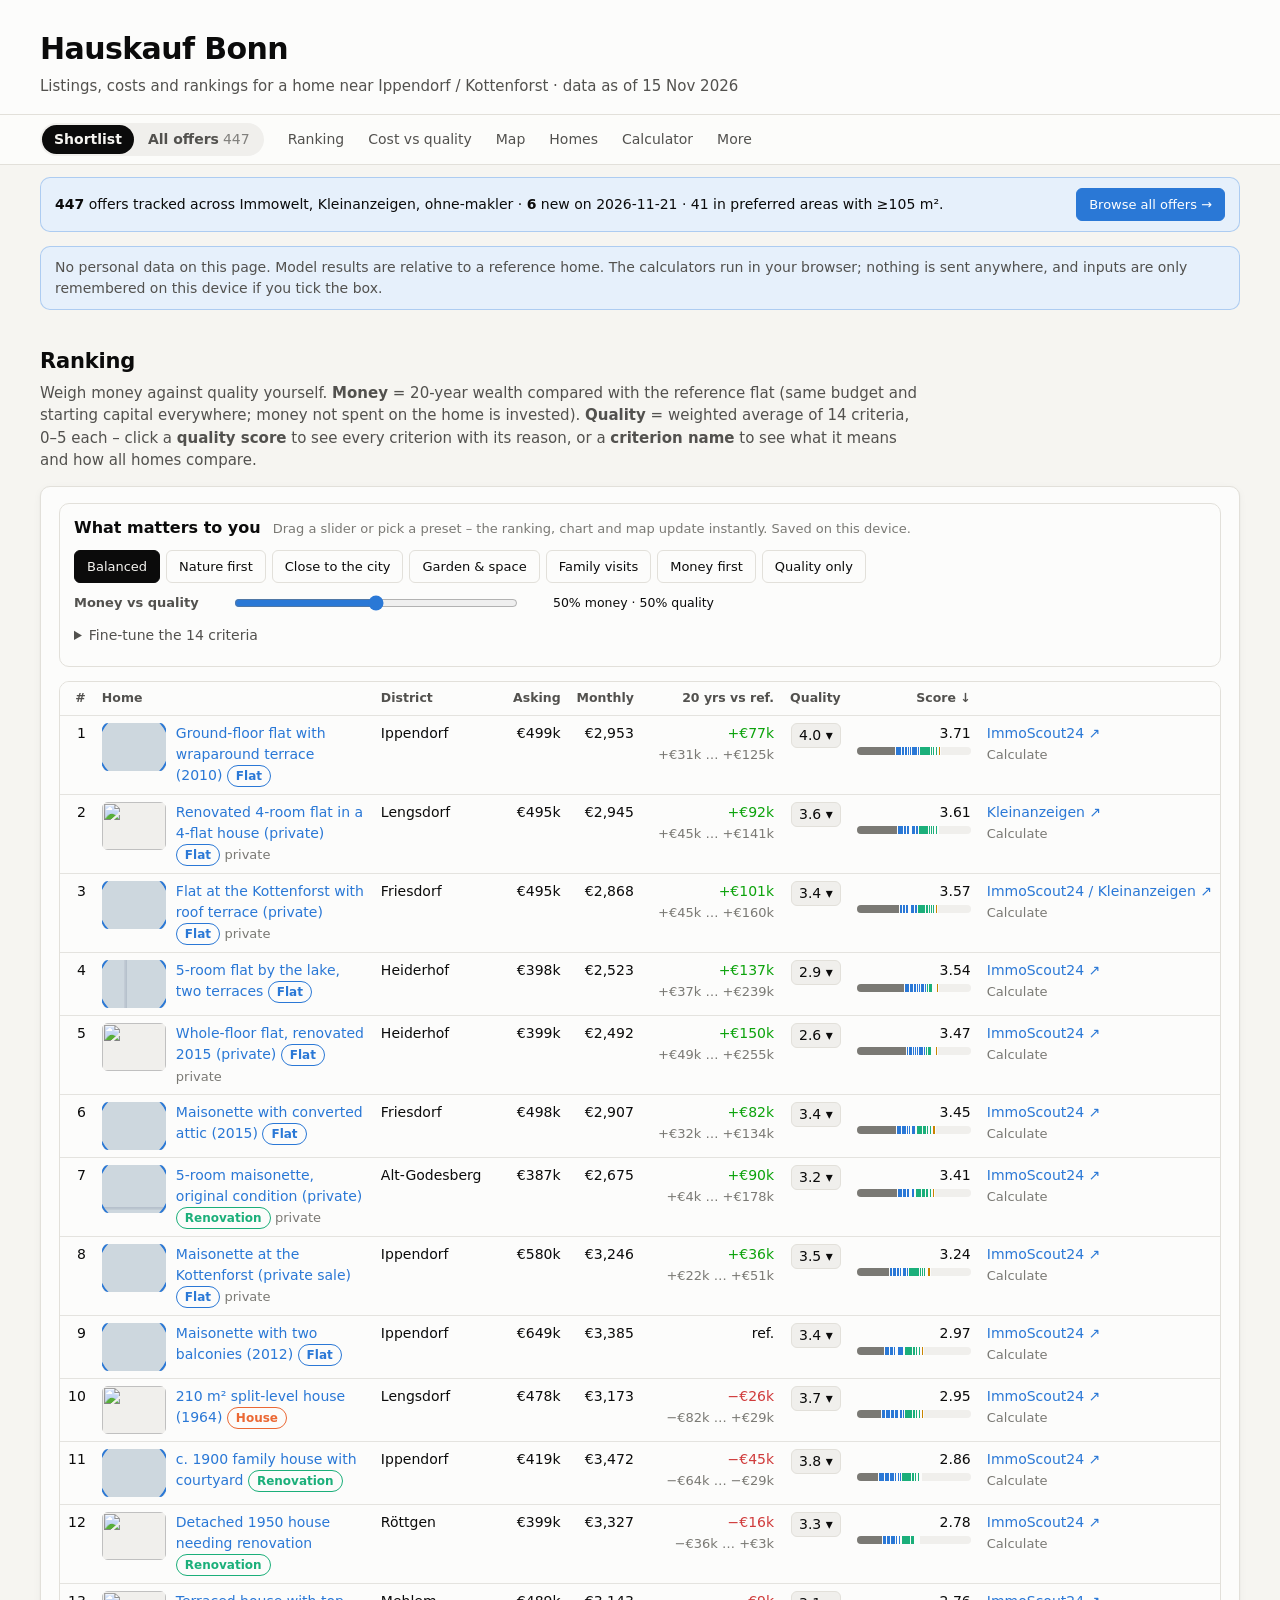
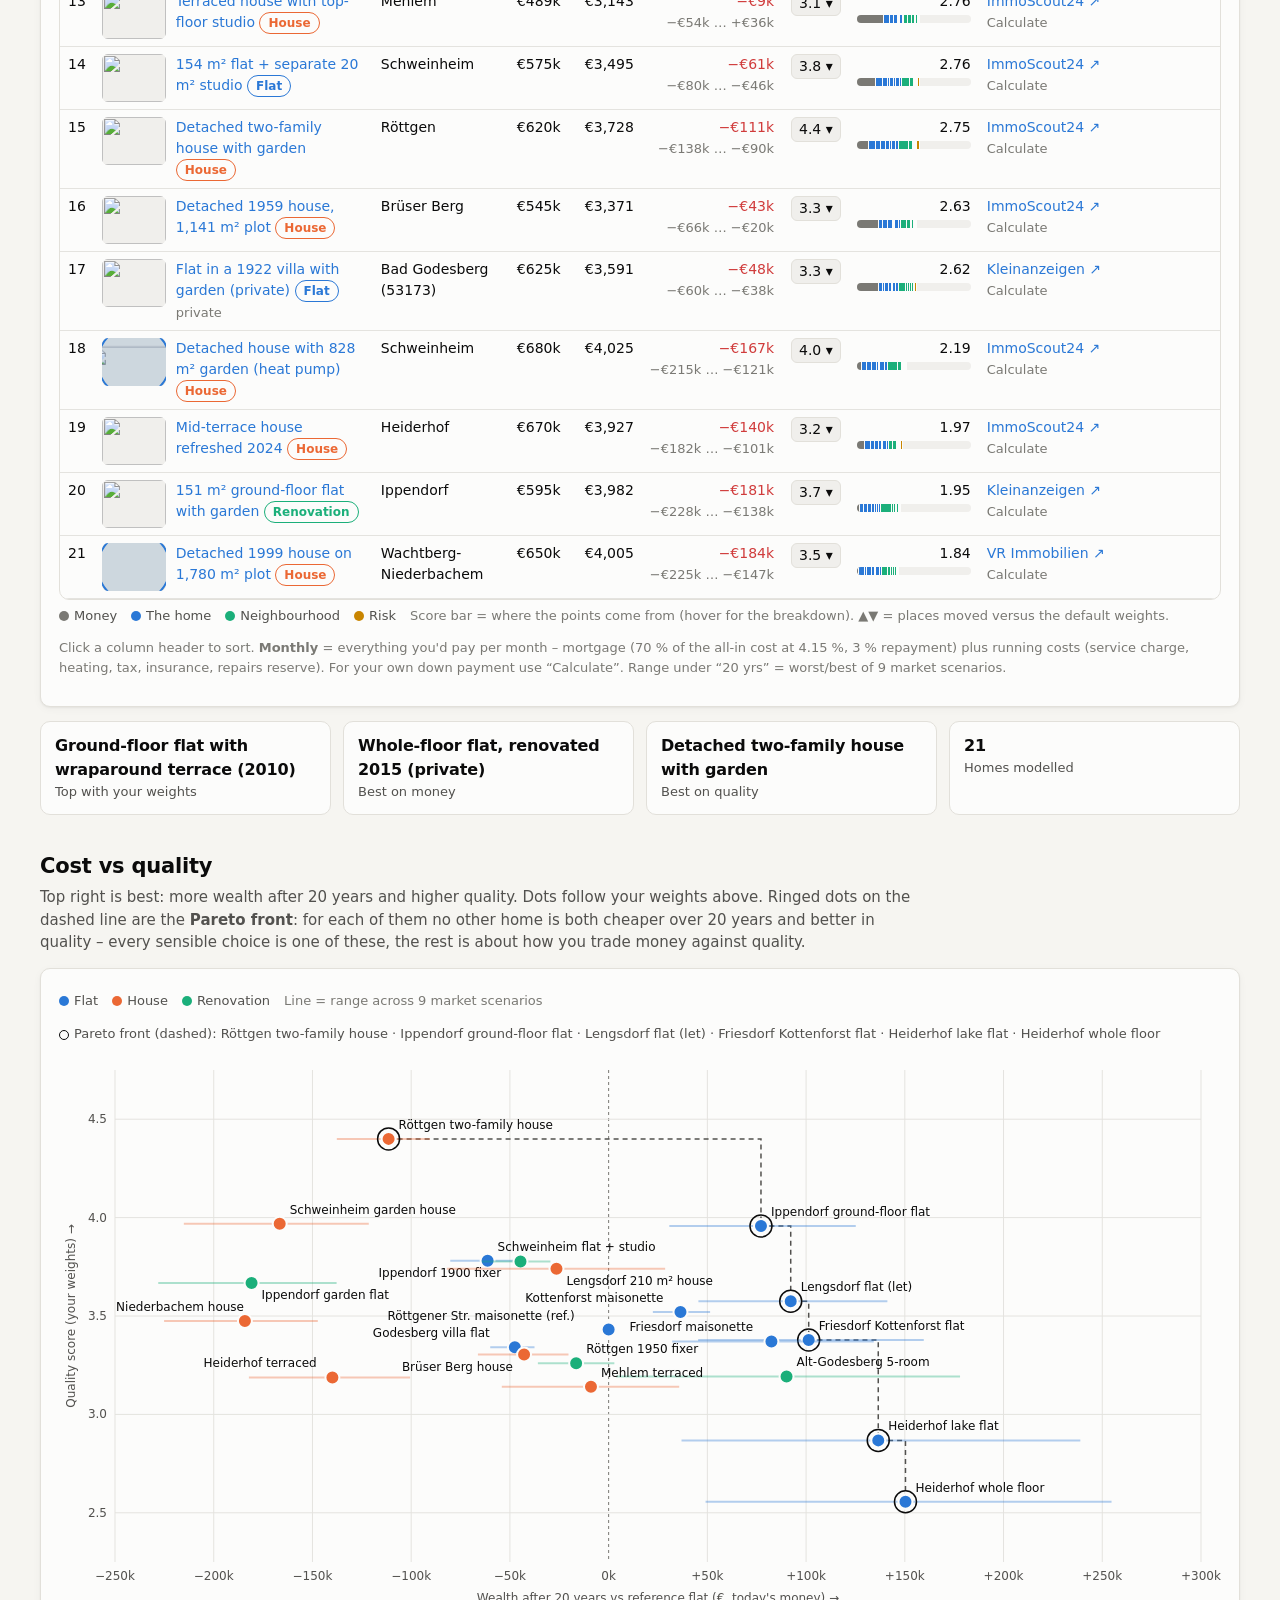
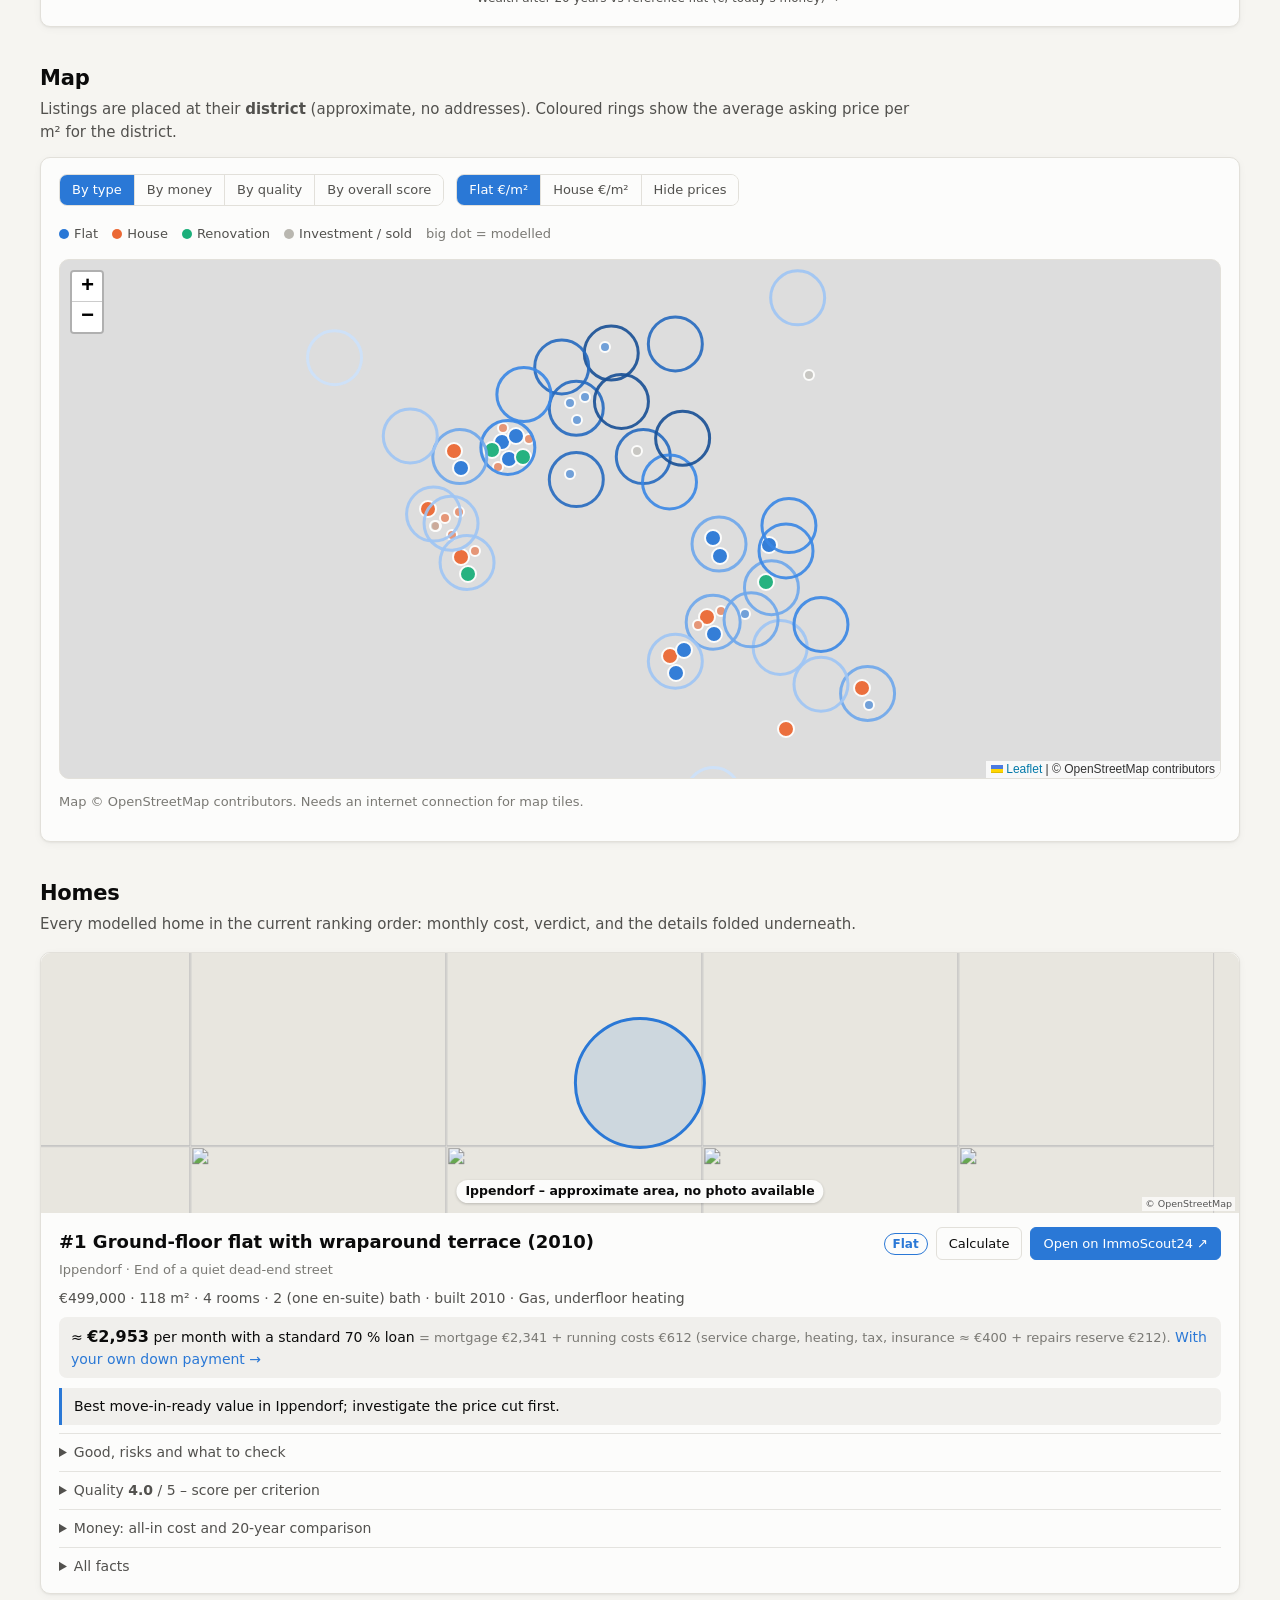
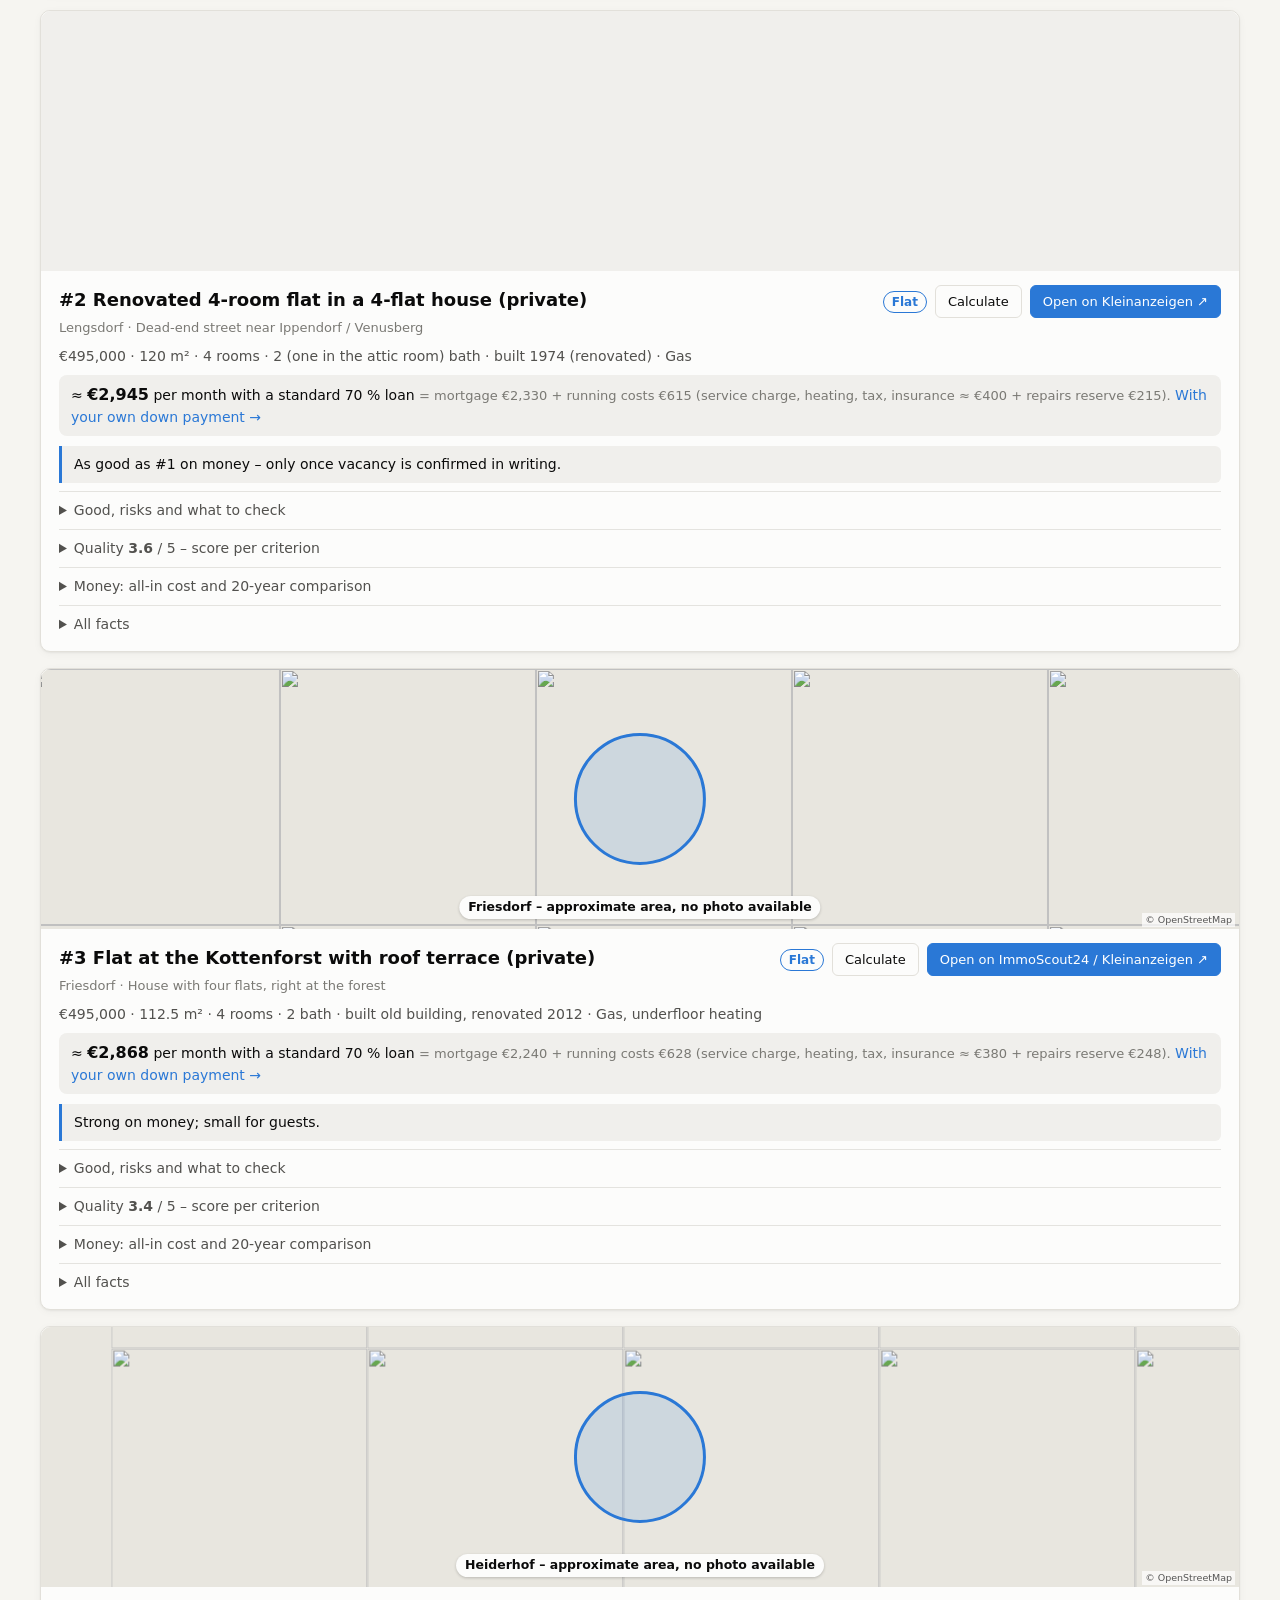
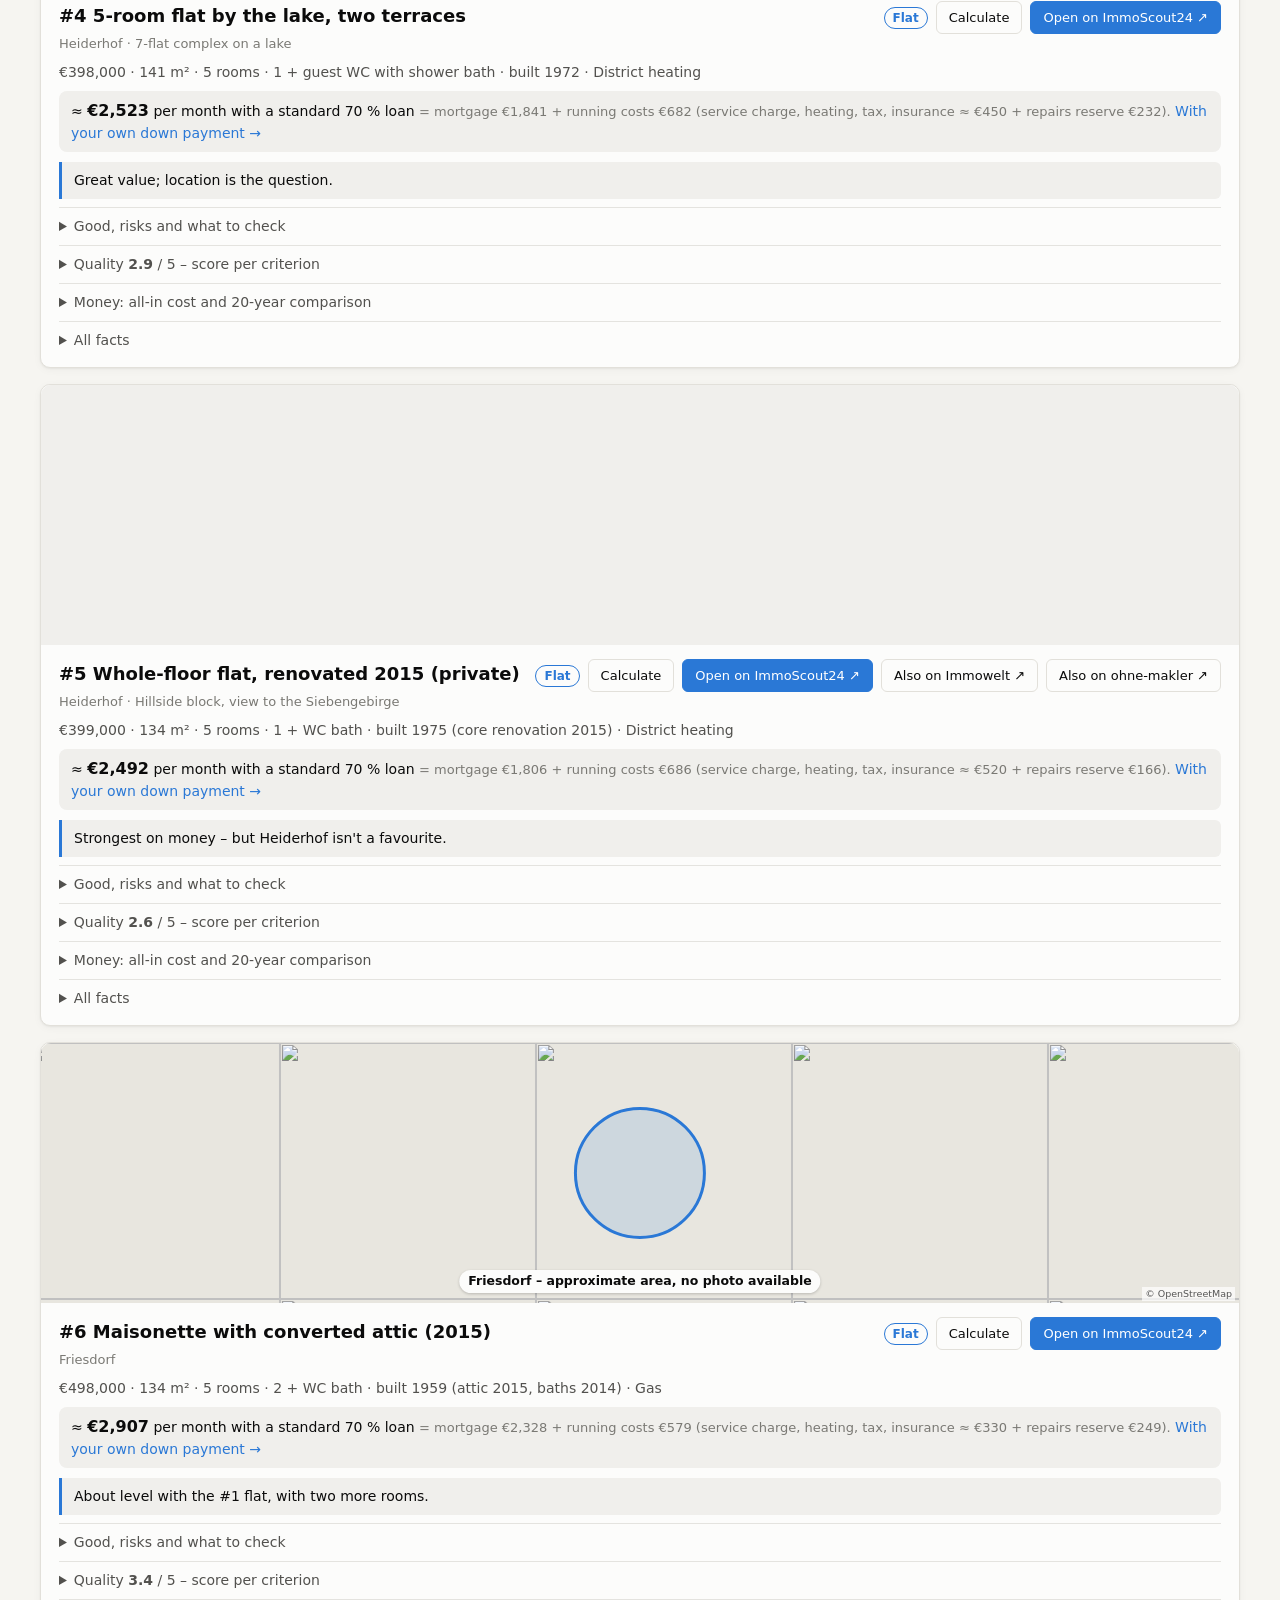
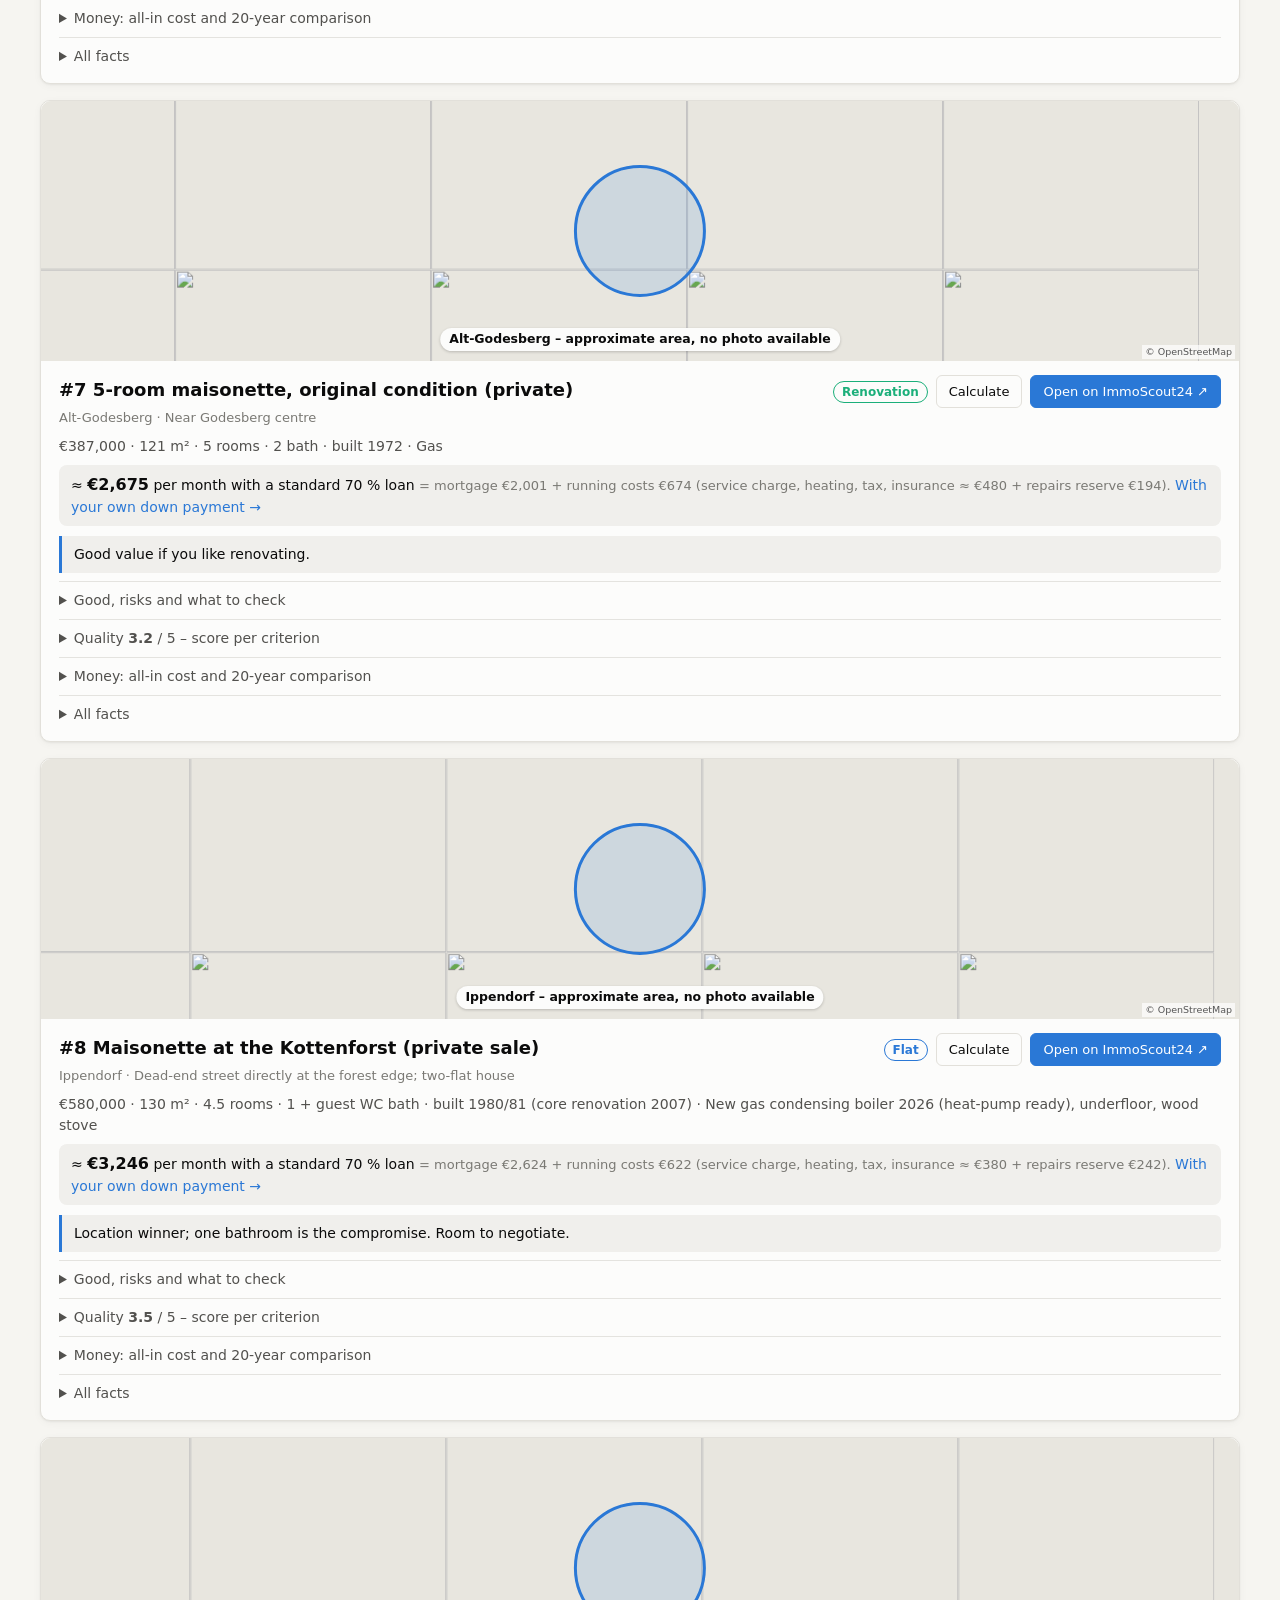
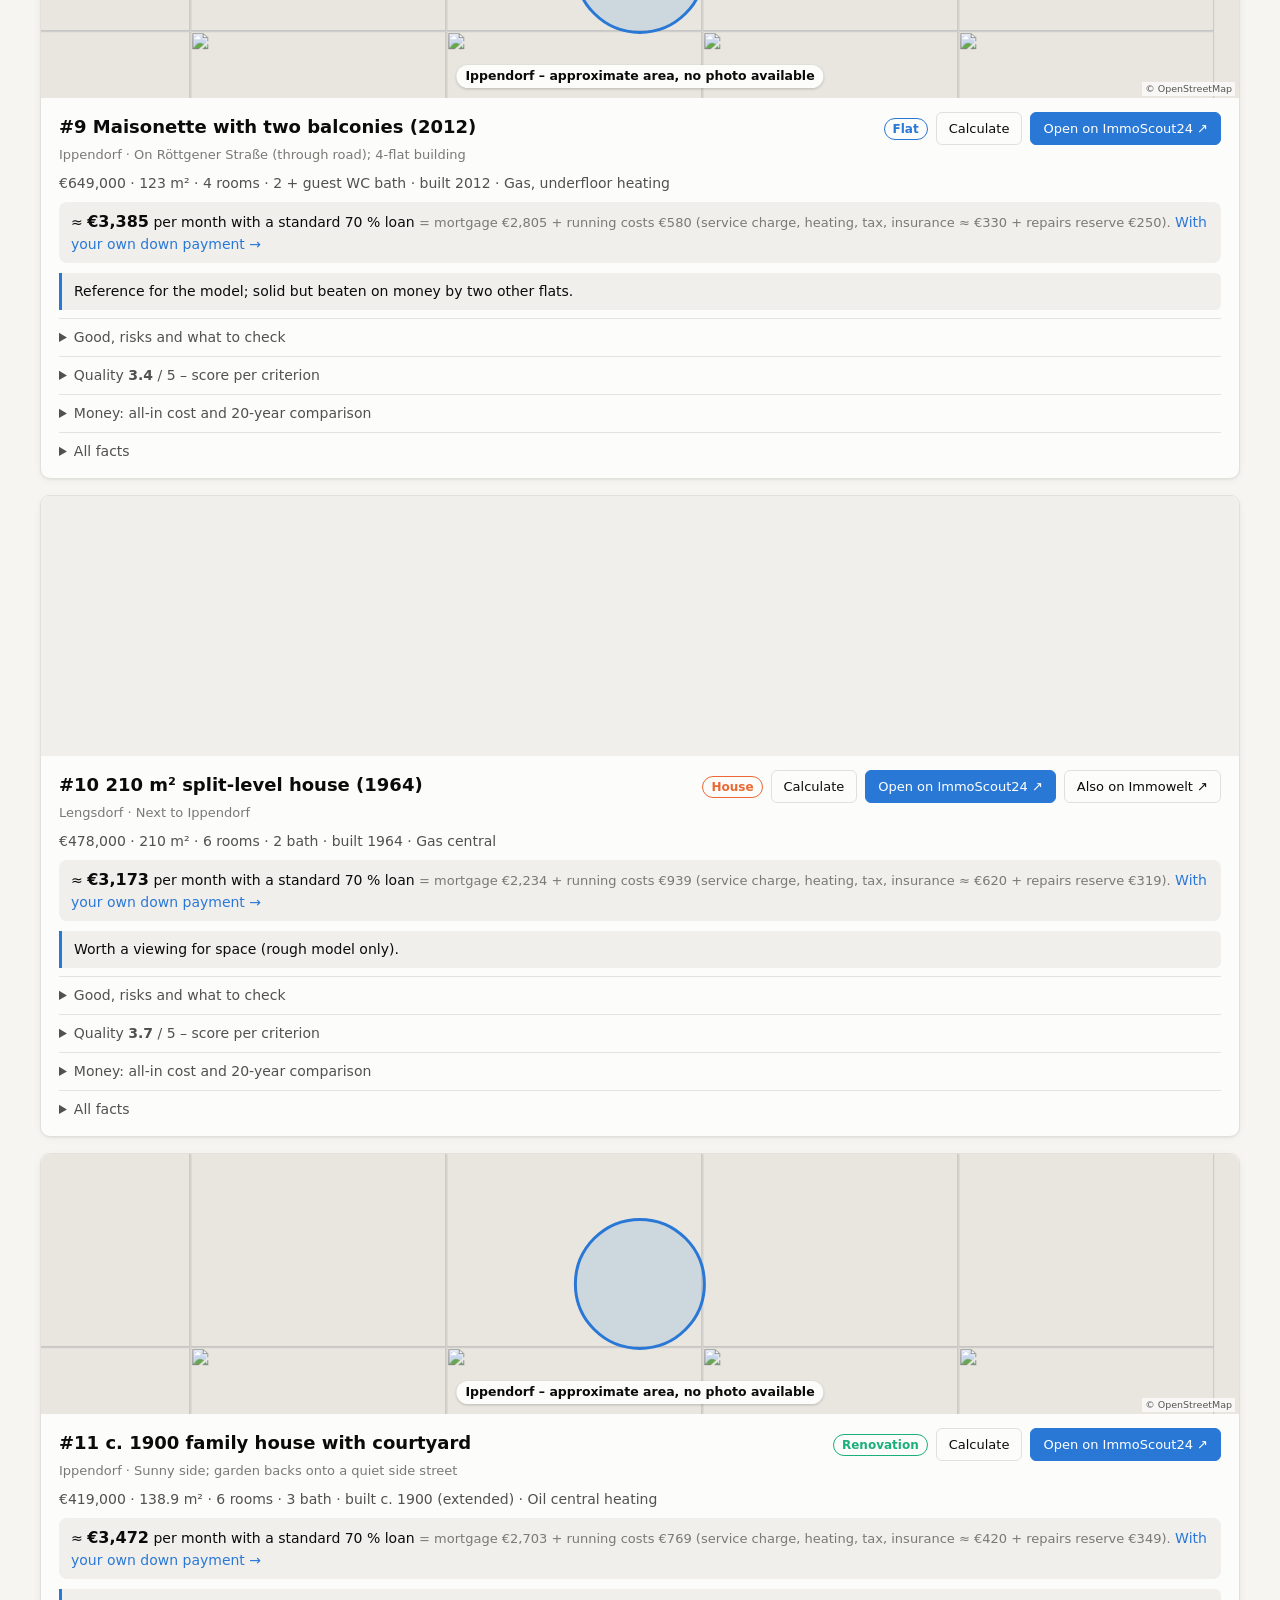
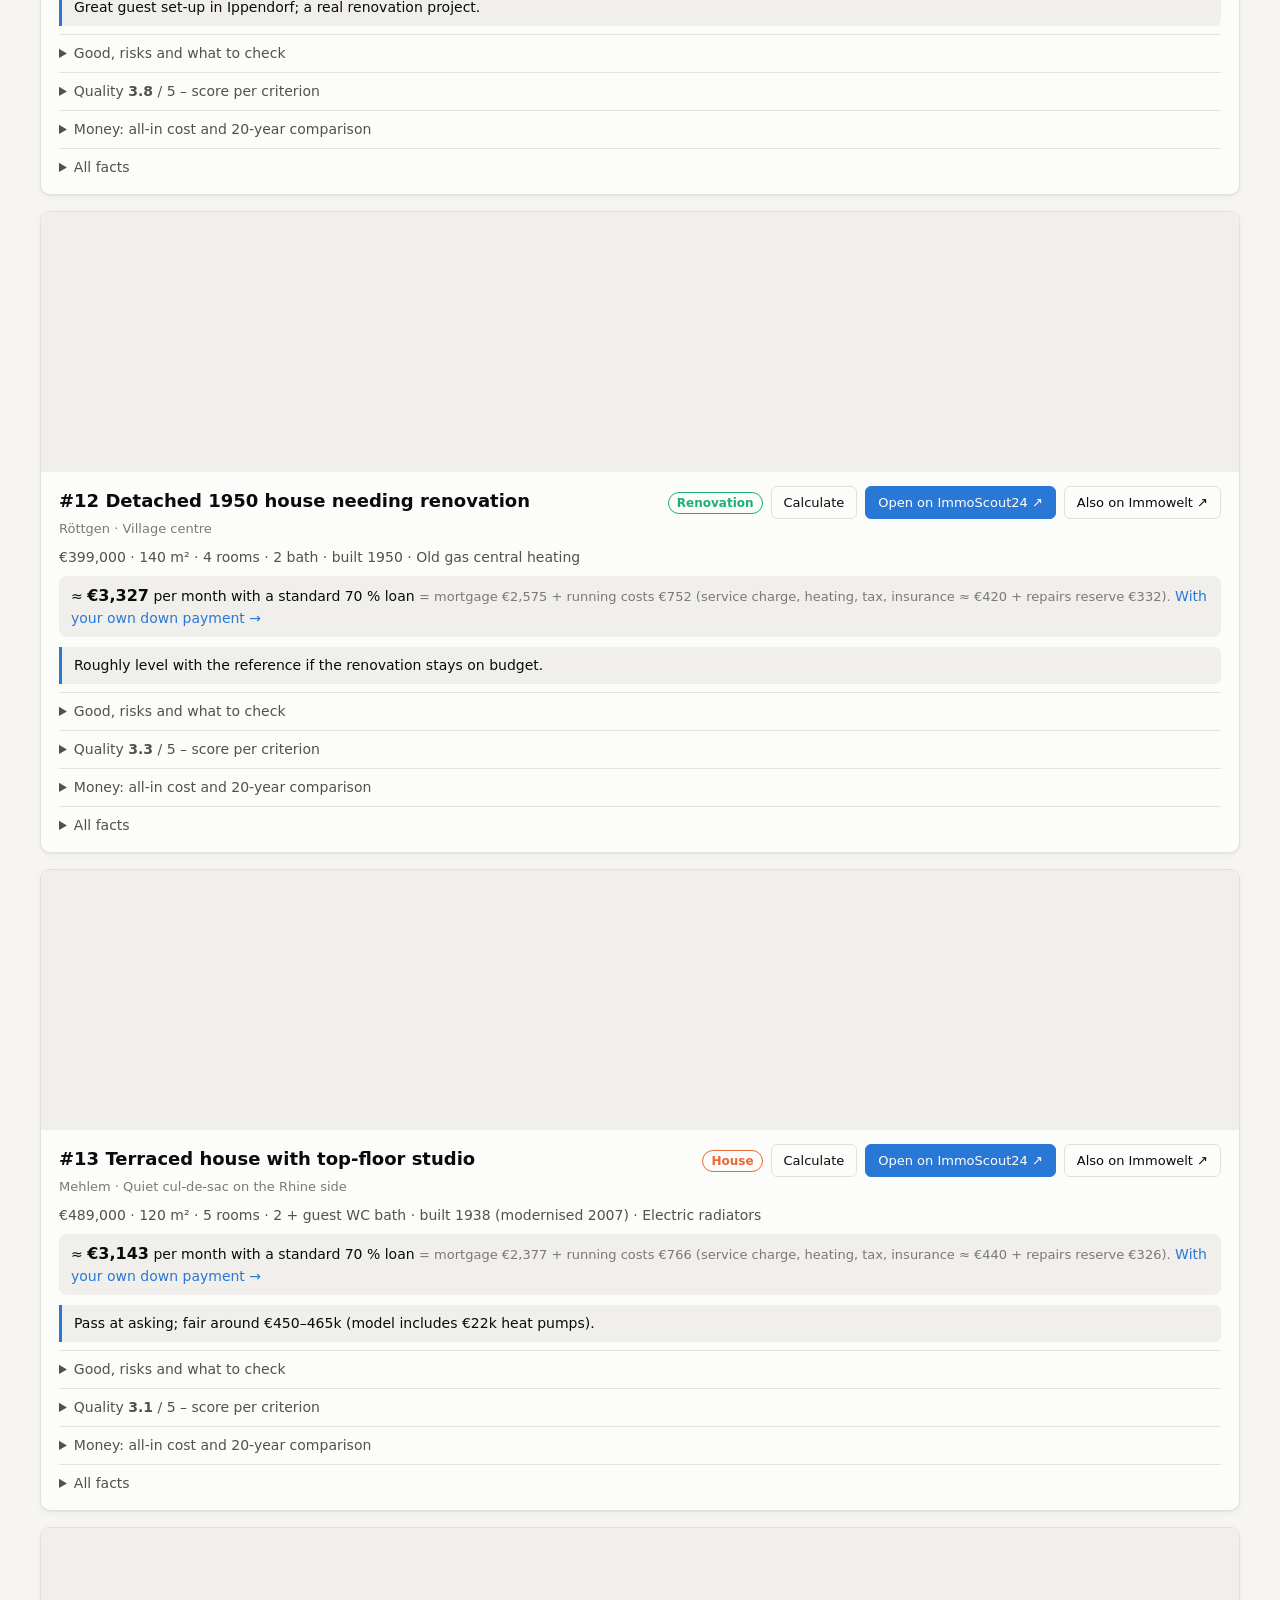
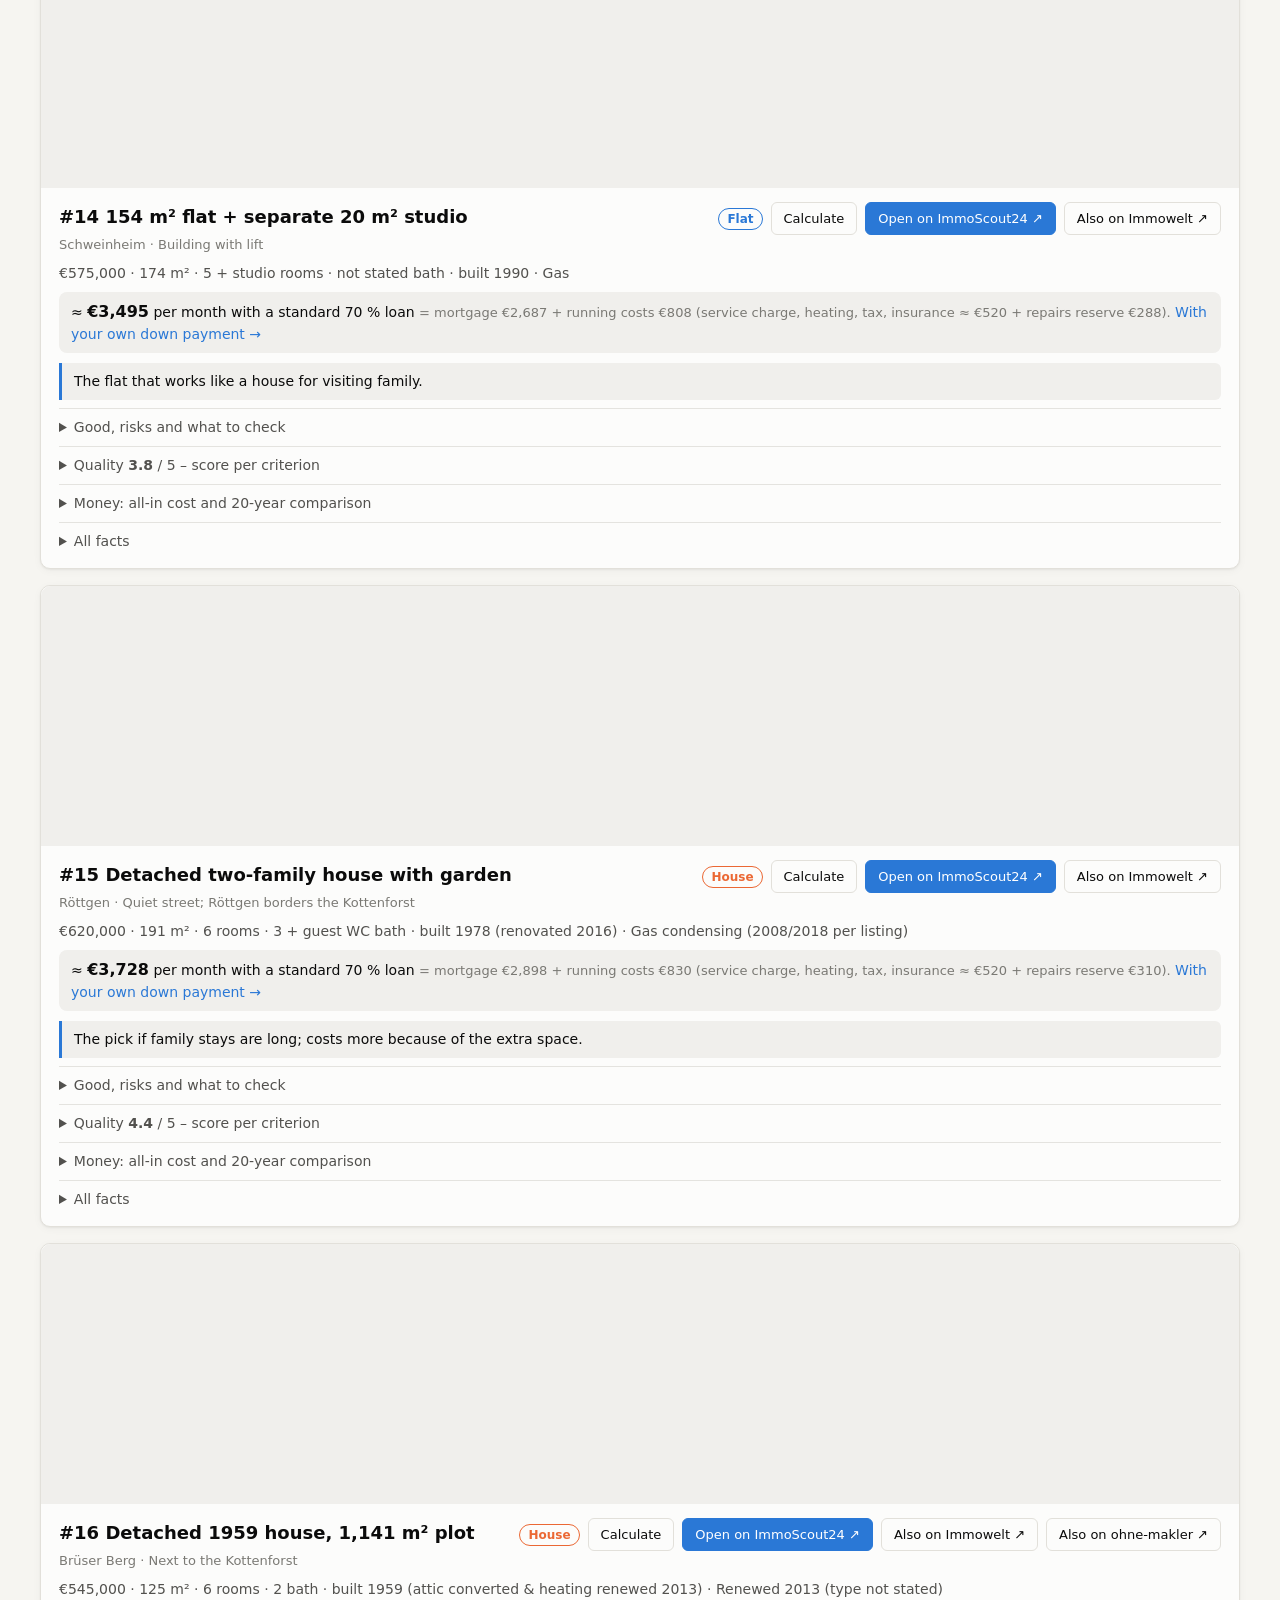
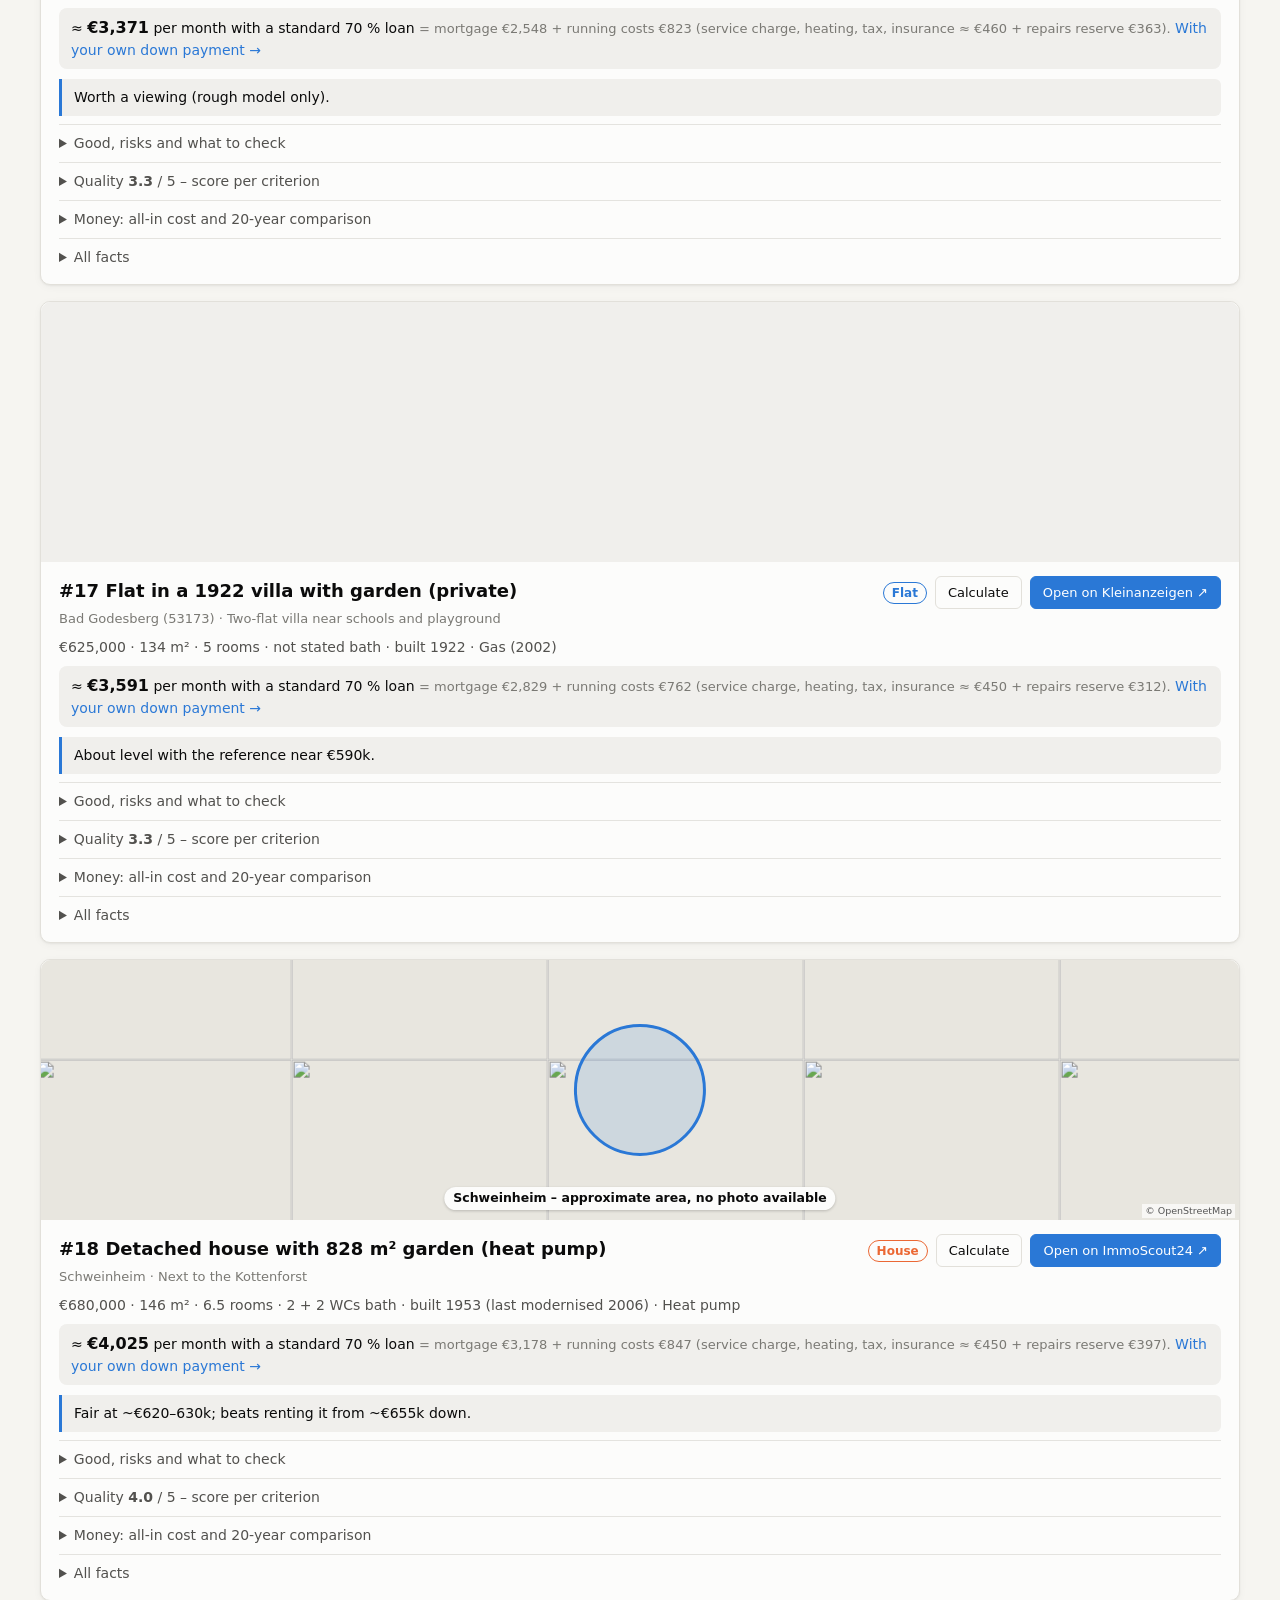
